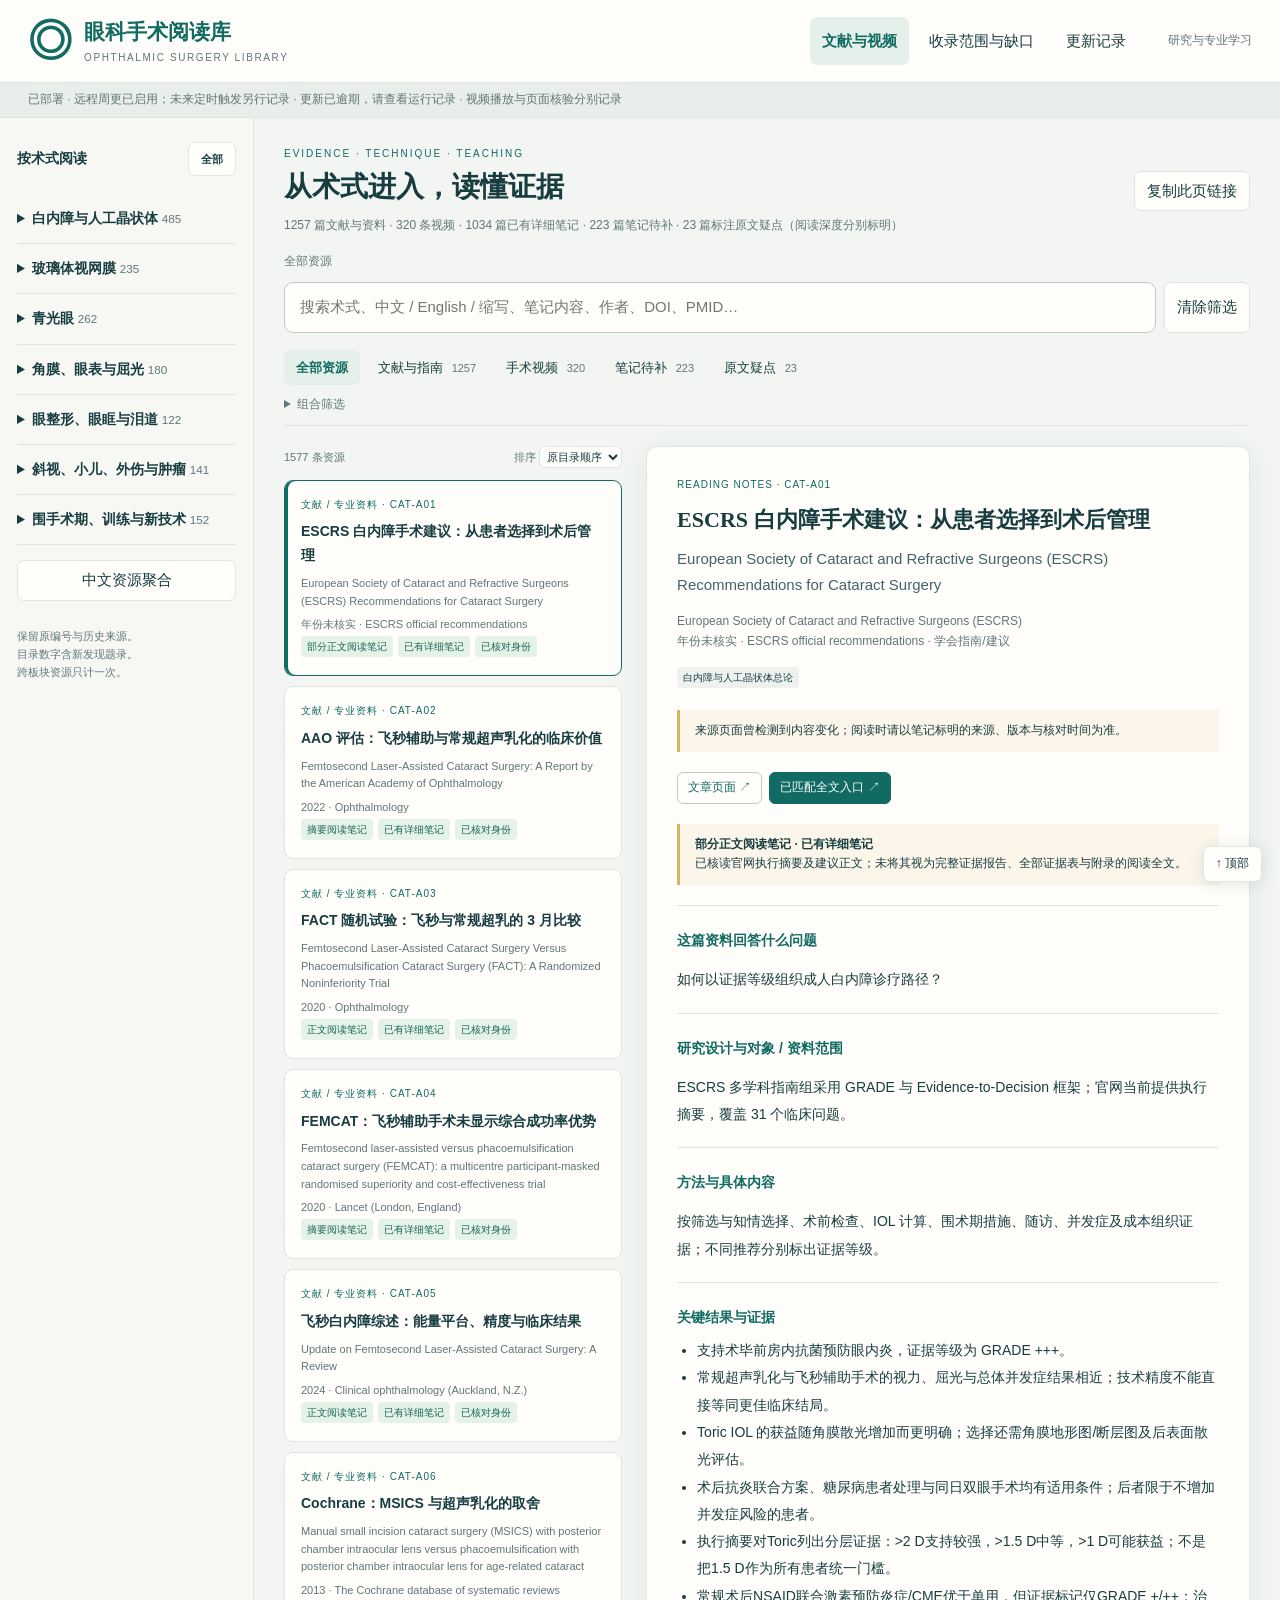
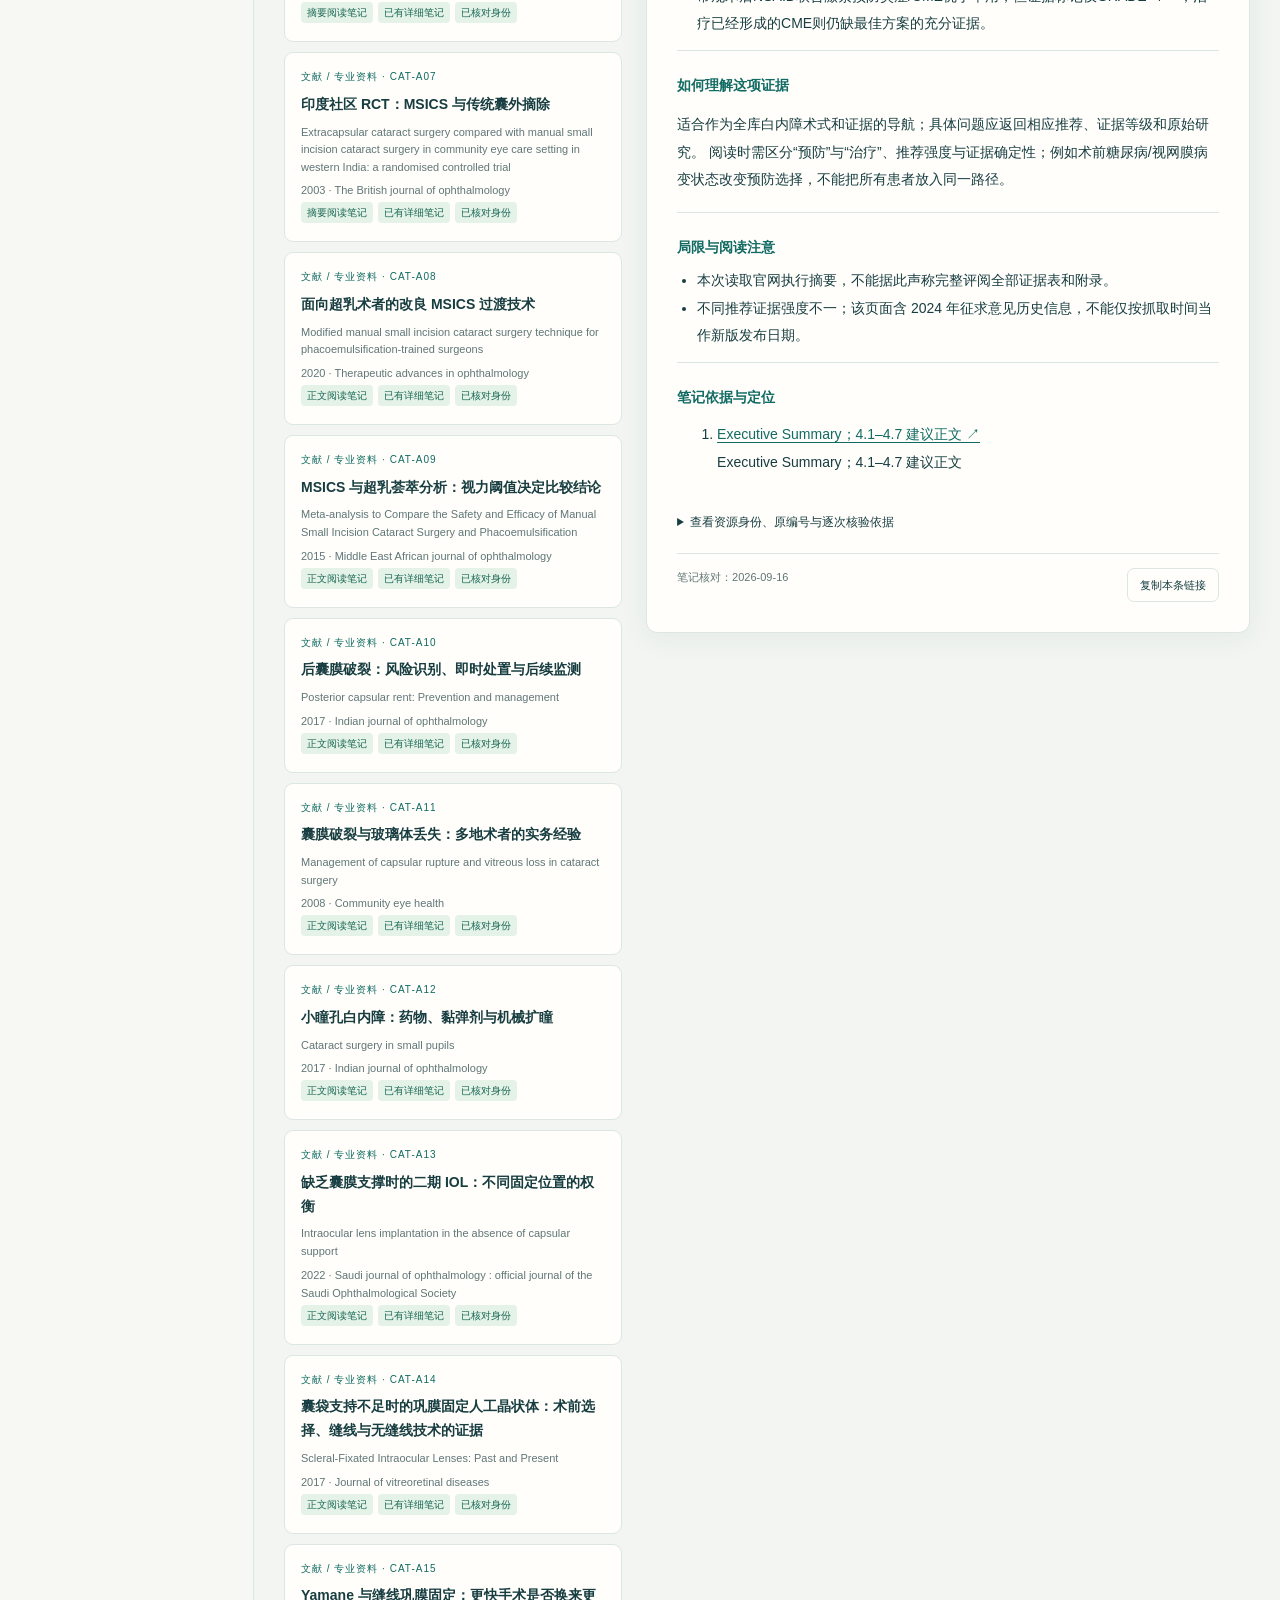
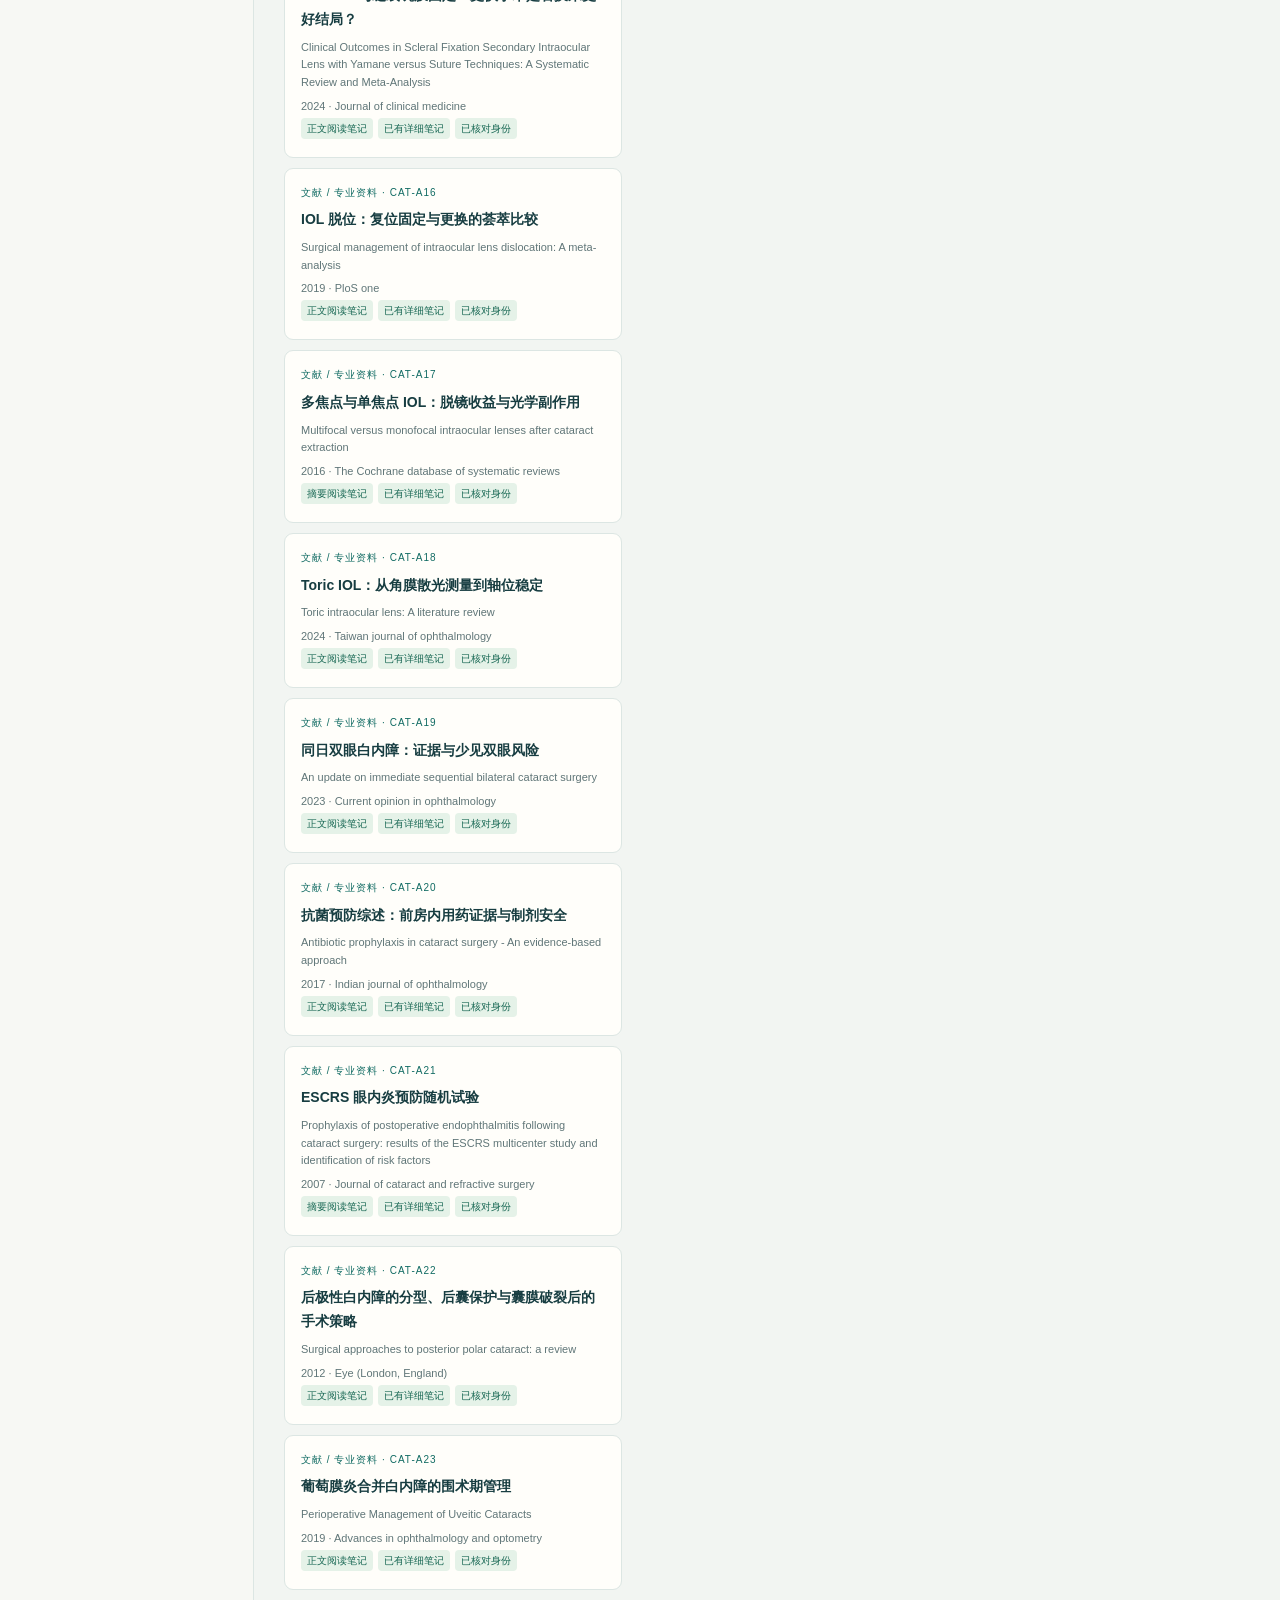
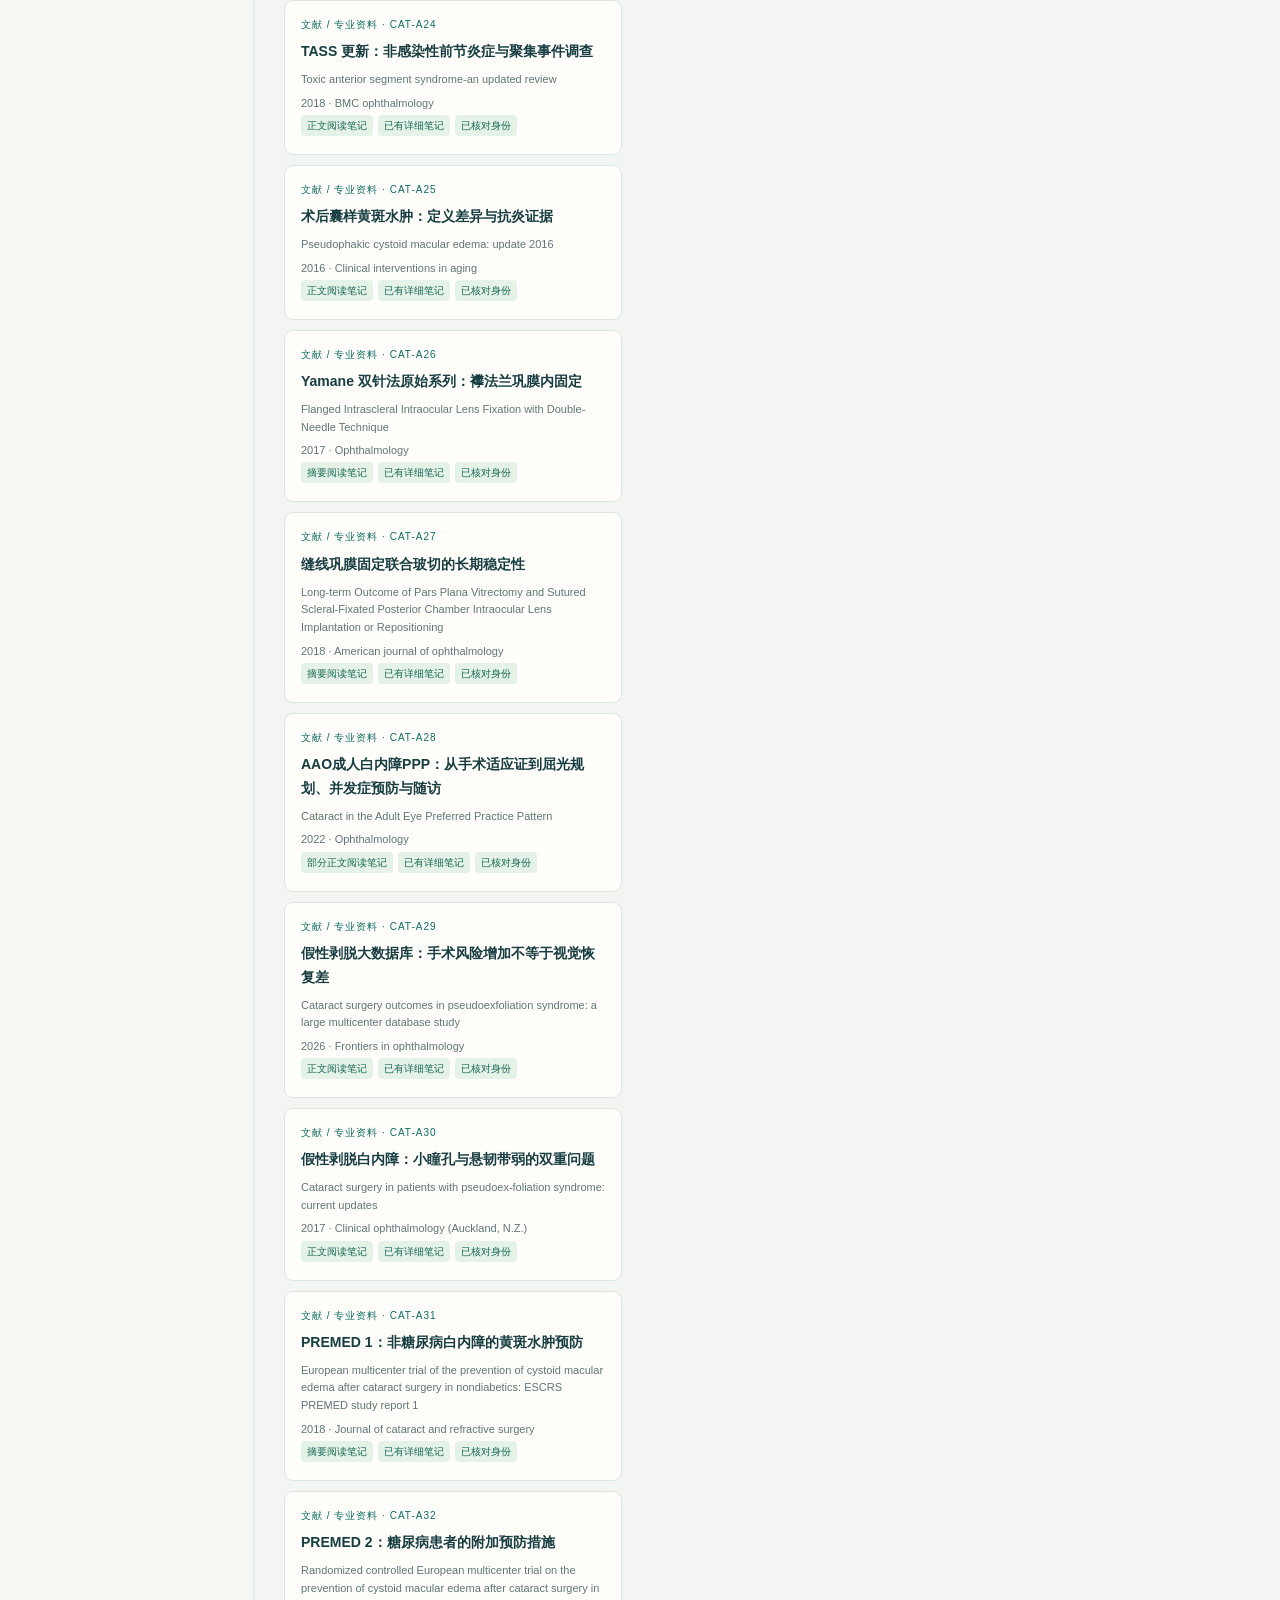
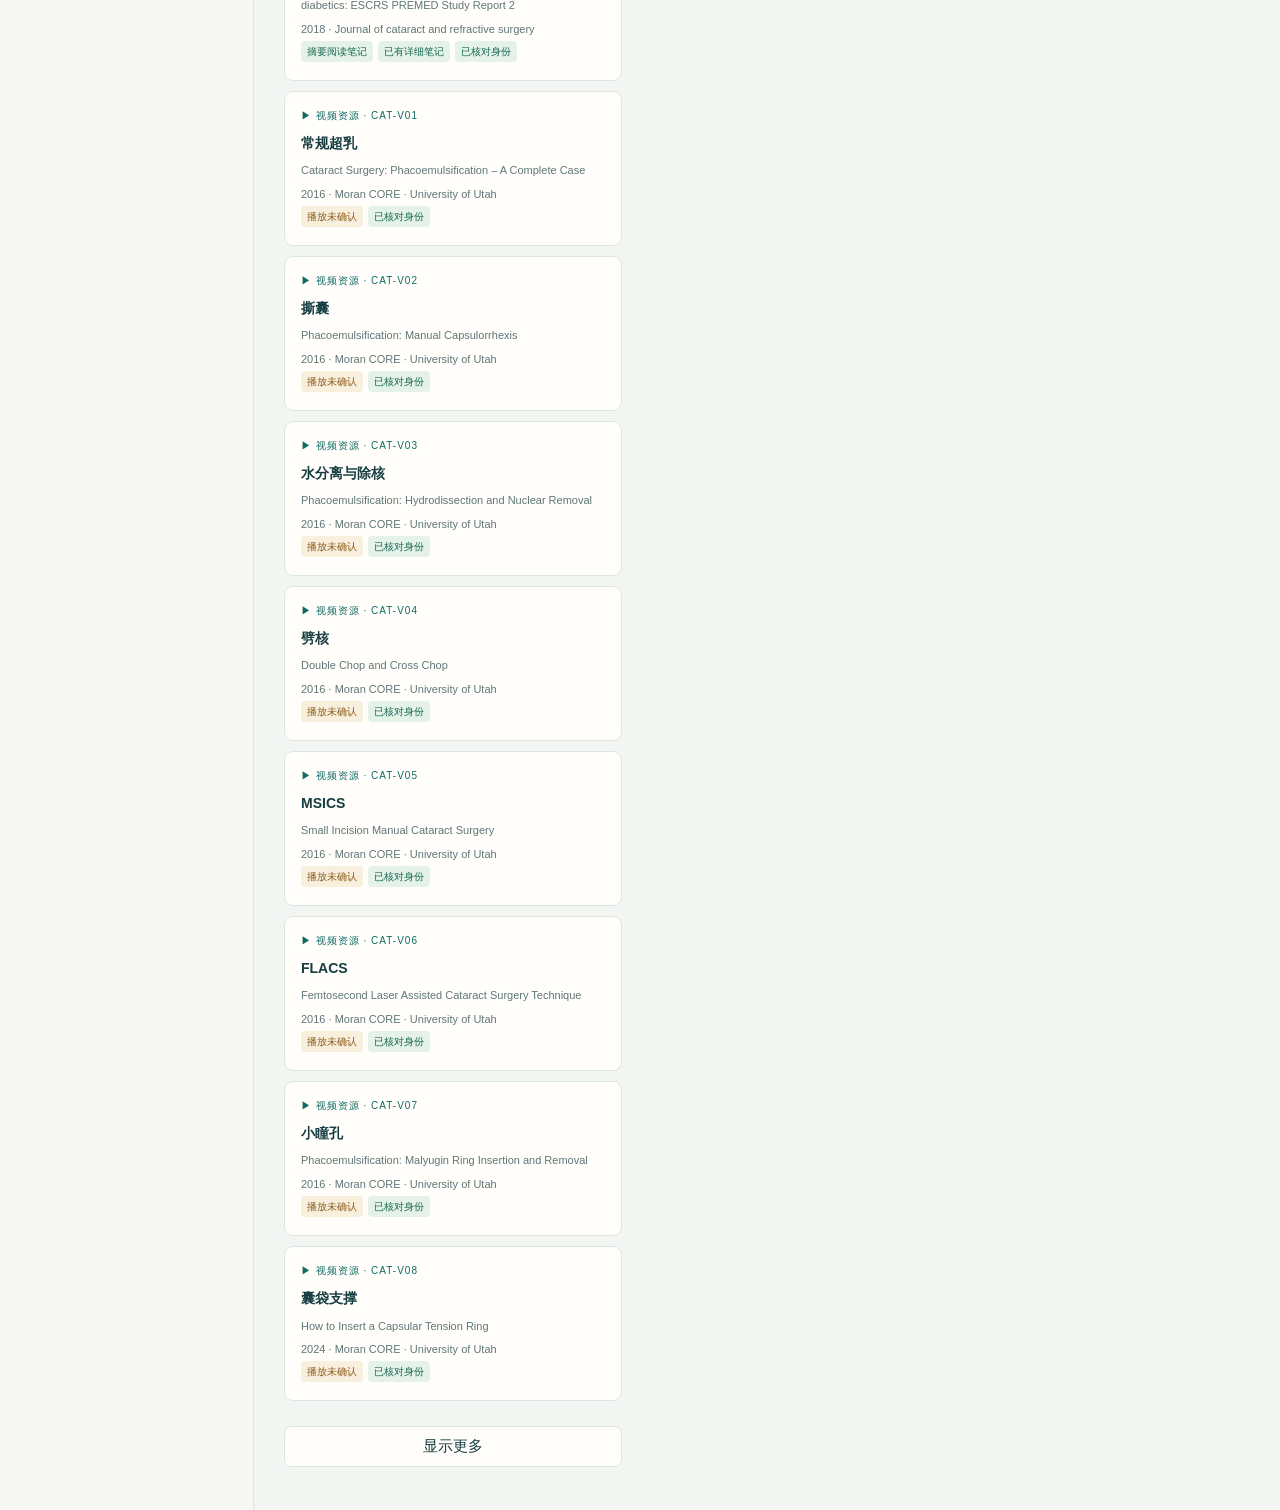
==== index.html @ 3e6f67d5 "Externally verified Ophthalmic release 4399f2e2596c538f133fbc28a41c30b745b84c5005b807e830dc701996292" ====
<!doctype html><html lang="zh-CN"><head><meta charset="utf-8"><meta name="viewport" content="width=device-width,initial-scale=1"><meta name="color-scheme" content="light"><title>眼科手术 · 文献与视频阅读库</title><style>:root{--ink:#173d41;--muted:#607678;--line:#dce6e3;--teal:#116b63;--paper:#fffefa;--bg:#f2f5f2;--amber:#8b5a1b;--serif:"Noto Serif SC","Songti SC",Georgia,serif}*{box-sizing:border-box}body{margin:0;background:var(--bg);color:var(--ink);font:15px/1.65 -apple-system,BlinkMacSystemFont,"PingFang SC","Microsoft YaHei",sans-serif}button,input,select{font:inherit}button,a,input,select,summary{touch-action:manipulation}button{cursor:pointer;border:1px solid var(--line);background:var(--paper);color:var(--ink);border-radius:7px;padding:7px 12px}button:hover{border-color:var(--teal);background:#edf5ef}a{color:var(--teal);text-underline-offset:3px;overflow-wrap:anywhere}button:focus-visible,a:focus-visible,input:focus-visible,select:focus-visible,summary:focus-visible{outline:3px solid #dfaf55;outline-offset:3px}header{height:83px;display:flex;align-items:center;gap:30px;padding:0 28px;background:var(--paper);border-bottom:1px solid var(--line)}.brand{display:flex;gap:12px;align-items:center;text-decoration:none;font-size:21px;font-weight:650;white-space:nowrap}.brandmark{font-size:44px;line-height:1;color:var(--teal)}.brand small{display:block;font-size:10px;letter-spacing:1.6px;color:var(--muted);font-weight:400}header nav{display:flex;gap:8px;margin-left:auto}header nav button{border:0;background:none;padding:12px}.active{color:var(--teal)!important;background:#e4f0e9!important;font-weight:650}.edition{font-size:12px;color:var(--muted)}#statusbar{font-size:12px;padding:7px 28px;color:var(--muted);background:#e9eeea;border-bottom:1px solid var(--line)}.workspace{display:grid;grid-template-columns:254px minmax(0,1fr);min-height:calc(100vh - 118px)}aside{padding:24px 17px;background:#f7f8f4;border-right:1px solid var(--line)}.aside-title{font-size:14px;font-weight:650;display:flex;justify-content:space-between;align-items:center;margin-bottom:18px}.aside-title button{font-size:11px}aside details{border-bottom:1px solid var(--line);padding:12px 0}aside summary{font-size:14px;cursor:pointer;font-weight:600;line-height:1.8}aside summary small{font-weight:400;color:var(--muted)}.subheading{font-size:11px;color:var(--muted);margin:14px 0 5px 15px}aside .procedure{display:block;text-align:left;border:0;background:none;width:100%;font-size:12px;padding:5px 8px 5px 20px;line-height:1.55}aside .procedure span{float:right;color:var(--muted)}.wide{width:100%;margin:15px 0}.aside-foot{font-size:11px;color:var(--muted)}main{padding:28px 30px;min-width:0}.page-heading{display:flex;justify-content:space-between;gap:20px;align-items:center;margin-bottom:16px}.eyebrow{font-size:10px;letter-spacing:2px;color:var(--teal);margin:0}h1{font:600 28px/1.5 var(--serif);margin:4px 0 8px}h2{font:600 22px/1.5 var(--serif)}h3{font-size:15px}#stats{font-size:12px;margin:0;color:var(--muted)}#breadcrumb{font-size:12px;color:var(--muted);margin-bottom:10px}.search{display:flex;gap:8px}.search input{flex:1;min-width:0;border:1px solid #bbcdc6;background:var(--paper);border-radius:9px;padding:12px 15px}.tabs{display:flex;gap:6px;margin:17px 0 10px}.tabs button{font-size:13px;border:0;background:none}.tabs span{font-size:11px;color:var(--muted);padding-left:5px}.filter-box{margin-bottom:20px;border-bottom:1px solid var(--line);padding:0 0 10px;font-size:12px}.filter-box summary{cursor:pointer;color:var(--muted)}#filters{display:grid;grid-template-columns:repeat(4,minmax(0,1fr));gap:8px;padding:12px 0 4px}#filters label{display:flex;flex-direction:column;color:var(--muted);gap:3px}select{border:1px solid var(--line);border-radius:6px;background:var(--paper);color:var(--ink);padding:6px;min-width:0;max-width:100%;font-size:12px}.reading-layout{display:grid;grid-template-columns:minmax(270px,35%) minmax(0,1fr);gap:24px;align-items:start}.results{min-width:0}.result-heading{display:flex;gap:10px;align-items:center;justify-content:space-between;font-size:11px;color:var(--muted);padding:0 0 12px}.result-heading select{padding:3px;font-size:11px}.card{background:var(--paper);border:1px solid var(--line);border-radius:9px;padding:16px;margin-bottom:10px;position:relative}.card.selected{border-color:var(--teal);box-shadow:inset 3px 0 var(--teal)}.card h3{font-size:14px;line-height:1.7;margin:7px 0}.card h3 button{border:0;padding:0;background:none;text-align:left;font-weight:600;width:100%}.card .original{font-size:11px;line-height:1.6;color:var(--muted);margin:5px 0}.card .meta{font-size:11px;color:var(--muted)}.card .summary{font-size:12px;color:#456568;margin:7px 0}.tag{display:inline-block;border-radius:4px;background:#edf2ef;padding:2px 6px;margin:3px 5px 2px 0;font-size:10px;line-height:1.7}.tag.good{color:#176753;background:#e5f2e8}.tag.warn{color:var(--amber);background:#f8efdc}.tag.muted{color:var(--muted)}.kind-label{font-size:10px;letter-spacing:1px;color:var(--teal)}#reading{background:var(--paper);border:1px solid var(--line);border-radius:11px;padding:30px;min-width:0;scroll-margin-top:15px;box-shadow:0 5px 30px #1f4b3510}#reading h2{margin:10px 0;overflow-wrap:anywhere}#reading .original-title{font-size:15px;line-height:1.7;color:#426468;font-weight:400;margin:5px 0 15px}.byline{font-size:12px;color:var(--muted);overflow-wrap:anywhere}.read-scope{border-left:3px solid #d8b465;background:#fbf6e9;padding:11px 15px;font-size:12px;margin:20px 0}.note-section{border-top:1px solid var(--line);padding:8px 0 5px}.note-section h3{font-size:14px;color:var(--teal);margin:15px 0 8px}.note-section p,.note-section li{font-size:14px;line-height:1.95;overflow-wrap:anywhere}.note-section p{white-space:pre-line}.note-section ul{padding-left:20px;margin:8px 0}.sources{font-size:12px;overflow-wrap:anywhere}.source-buttons{display:flex;flex-wrap:wrap;gap:7px;margin:17px 0}.source-buttons a{display:inline-block;text-decoration:none;border:1px solid #b7d1c4;border-radius:6px;padding:5px 10px;font-size:12px}.source-buttons a.primary{color:white;background:var(--teal);border-color:var(--teal)}.reading-tools{display:flex;justify-content:space-between;gap:10px;margin-top:20px;padding-top:14px;border-top:1px solid var(--line)}.reading-tools button{font-size:11px}.reading-tools span{font-size:11px;color:var(--muted)}.evidence{margin-top:20px;font-size:12px}.evidence summary{cursor:pointer}.evidence li{margin:8px 0;overflow-wrap:anywhere}.empty{padding:30px;font-size:14px;color:var(--muted);text-align:center}.audit-card{background:var(--paper);border:1px solid var(--line);border-radius:10px;padding:22px;margin:20px 0}.audit-card p{max-width:85ch}.table-wrap{overflow-x:auto}table{border-collapse:collapse;width:100%;font-size:12px}th,td{padding:10px;text-align:left;border-bottom:1px solid var(--line);white-space:nowrap}th{color:var(--teal);background:#edf2eb;position:sticky;top:0}.audit-list{font-size:13px;line-height:1.85}.video-stage{display:flex;align-items:center;gap:20px;background:#e5eeea;color:var(--teal);border-radius:8px;padding:25px;margin:20px 0}.video-stage .play{font-size:30px}.video-stage p{margin:0;font-size:12px}#top{position:fixed;bottom:18px;right:18px;box-shadow:0 2px 15px #143f3620;font-size:12px}#toast{position:fixed;left:50%;bottom:28px;transform:translateX(-50%);background:var(--ink);color:white;padding:10px 20px;border-radius:7px;font-size:13px;z-index:50}.mobile{display:none}.sr-only,.skip:not(:focus){position:absolute;clip:rect(0,0,0,0);width:1px;height:1px;overflow:hidden}.skip:focus{position:fixed;top:5px;left:5px;z-index:100;background:white;padding:10px}[hidden]{display:none!important}@media(min-width:1600px){main{padding:36px 45px}#reading{padding:38px}.reading-layout{gap:32px}}@media(max-width:1120px){.workspace{grid-template-columns:215px minmax(0,1fr)}header{gap:10px;padding:0 20px}.edition{display:none}main{padding:25px 20px}.reading-layout{grid-template-columns:minmax(225px,38%) minmax(0,1fr);gap:15px}#reading{padding:22px}.page-heading h1{font-size:24px}.page-heading>button{font-size:11px}#filters{grid-template-columns:repeat(3,minmax(0,1fr))}}@media(max-width:850px){header{height:auto;min-height:75px;flex-wrap:wrap;padding:10px 15px;gap:10px}.brand{font-size:18px}.brandmark{font-size:32px}header nav{order:3;width:100%;justify-content:center;gap:10px}header nav button{font-size:12px;padding:6px 8px}.mobile{display:block;padding:5px 9px}.workspace{display:block}aside{display:none;position:fixed;top:0;bottom:0;left:0;width:280px;z-index:30;overflow:auto;box-shadow:10px 0 40px #173d4130}aside.open{display:block}main{padding:20px 16px}.page-heading{gap:8px}.page-heading h1{font-size:23px}.page-heading>button{max-width:80px;font-size:10px}#statusbar{padding:7px 15px}.reading-layout{grid-template-columns:1fr}.results{max-height:460px;overflow:auto;padding-right:3px}.card{padding:13px}#reading{padding:22px;margin-top:7px}#reading h2{font-size:22px}.search button{font-size:11px;padding:6px}#filters{grid-template-columns:repeat(2,minmax(0,1fr))}.tabs{flex-wrap:wrap}.tabs button{padding:7px;font-size:12px}.result-heading{position:sticky;top:0;z-index:2;background:var(--bg);padding:6px 0}#top{bottom:10px;right:10px}table{font-size:11px}}

.source-concerns{margin:1.2rem 0;padding:1rem 1.2rem;border-left:4px solid #aa6328;background:#fff8eb;border-radius:0 8px 8px 0}.source-concerns>strong{color:#824512}.source-concerns p{font-size:.92rem}.source-concerns .note-section{margin:.7rem 0 0}.tabs{flex-wrap:wrap}
</style></head><body>
<a class="skip" href="#reading">跳到阅读正文</a>
<header><button id="menu" class="mobile" aria-label="打开术式目录" aria-expanded="false">☰</button><a href="#" class="brand"><span class="brandmark">◎</span><span>眼科手术阅读库<small>OPHTHALMIC SURGERY LIBRARY</small></span></a><nav aria-label="主导航"><button data-view="library" class="active">文献与视频</button><button data-view="coverage">收录范围与缺口</button><button data-view="updates">更新记录</button></nav><span class="edition">研究与专业学习</span></header>
<div id="statusbar" role="status"></div><div class="workspace"><aside id="catalog" aria-label="术式目录"><div class="aside-title">按术式阅读<button id="all">全部</button><button id="close-menu" class="mobile">关闭</button></div><div id="tree"></div><button id="chinese" class="wide">中文资源聚合</button><p class="aside-foot">保留原编号与历史来源。<br>目录数字含新发现题录。<br>跨板块资源只计一次。</p></aside><main id="main"><section id="library"><div class="page-heading"><div><p class="eyebrow">EVIDENCE · TECHNIQUE · TEACHING</p><h1>从术式进入，读懂证据</h1><p id="stats"></p></div><button id="copy-context" title="复制当前目录和筛选条件">复制此页链接</button></div><div id="breadcrumb"></div><div class="search"><label for="query" class="sr-only">搜索文献与视频</label><input id="query" type="search" placeholder="搜索术式、中文 / English / 缩写、笔记内容、作者、DOI、PMID…"><button id="clear">清除筛选</button></div><div class="tabs" role="group" aria-label="资源类型"><button data-kind="" class="active">全部资源</button><button data-kind="literature">文献与指南 <span id="article-count"></span></button><button data-kind="video">手术视频 <span id="video-count"></span></button><button data-kind="unread">笔记待补 <span id="unread-count"></span></button><button data-kind="concerns">原文疑点 <span id="concerns-count"></span></button></div><details class="filter-box"><summary>组合筛选 <span id="filter-summary"></span></summary><div id="filters"></div></details><div class="reading-layout"><section class="results" aria-label="资源列表"><div class="result-heading"><span id="result-count" aria-live="polite"></span><label>排序 <select id="sort"><option value="seed">原目录顺序</option><option value="newest">发表年份 ↓</option><option value="oldest">发表年份 ↑</option></select></label></div><div id="cards"></div><button id="more" class="wide">显示更多</button></section><article id="reading" tabindex="-1" aria-label="详细阅读笔记"></article></div></section><section id="coverage" hidden></section><section id="updates" hidden></section></main></div><button id="top" aria-label="返回顶部">↑ 顶部</button><div id="toast" role="status" hidden></div><script id="library-data" type="application/json">{"records":[{"id":"eye-a-8f6562ca2534","kind":"literature","title":"European Society of Cataract and Refractive Surgeons (ESCRS) Recommendations for Cataract Surgery","aliases":[{"edition":"expanded","id":"CAT-A01","title":"European Society of Cataract and Refractive Surgeons (ESCRS) Recommendations for Cataract Surgery"},{"edition":"original","id":"CAT-P02","title":"ESCRS Recommendations for Cataract Surgery"}],"seed_description":"全流程白内障手术。覆盖筛选、术前评估、IOL计算、围手术期与并发症。","source":"ESCRS official recommendations","resource_type":"学会指南/建议","year":null,"language":"en","section":"CAT","procedures":["cat-general"],"cross_sections":["CAT"],"doi":null,"pmid":null,"pmcid":null,"authors":["European Society of Cataract and Refractive Surgeons (ESCRS)"],"first_added_at":"2026-09-16T14:58:52.325723+00:00","last_changed_at":"2026-09-16T18:01:30.638680+00:00","identity":{"status":"verified","doi":null,"pmid":null,"pmcid":null,"authors":"European Society of Cataract and Refractive Surgeons (ESCRS)","journal":"ESCRS official recommendations","year":null,"checked_at":"2026-09-16T15:26:08.931637+00:00","conflicts":[],"source_url":"https://www.escrs.org/escrs-recommendations-for-cataract-surgery"},"note":{"zh_title":"ESCRS 白内障手术建议：从患者选择到术后管理","scope":"partial","question":"如何以证据等级组织成人白内障诊疗路径？","design":"ESCRS 多学科指南组采用 GRADE 与 Evidence-to-Decision 框架；官网当前提供执行摘要，覆盖 31 个临床问题。","methods":"按筛选与知情选择、术前检查、IOL 计算、围术期措施、随访、并发症及成本组织证据；不同推荐分别标出证据等级。","results":["支持术毕前房内抗菌预防眼内炎，证据等级为 GRADE +++。","常规超声乳化与飞秒辅助手术的视力、屈光与总体并发症结果相近；技术精度不能直接等同更佳临床结局。","Toric IOL 的获益随角膜散光增加而更明确；选择还需角膜地形图/断层图及后表面散光评估。","术后抗炎联合方案、糖尿病患者处理与同日双眼手术均有适用条件；后者限于不增加并发症风险的患者。","执行摘要对Toric列出分层证据：>2 D支持较强，>1.5 D中等，>1 D可能获益；不是把1.5 D作为所有患者统一门槛。","常规术后NSAID联合激素预防炎症/CME优于单用，但证据标记仅GRADE +/++；治疗已经形成的CME则仍缺最佳方案的充分证据。"],"interpretation":"适合作为全库白内障术式和证据的导航；具体问题应返回相应推荐、证据等级和原始研究。 阅读时需区分“预防”与“治疗”、推荐强度与证据确定性；例如术前糖尿病/视网膜病变状态改变预防选择，不能把所有患者放入同一路径。","limitations":["本次读取官网执行摘要，不能据此声称完整评阅全部证据表和附录。","不同推荐证据强度不一；该页面含 2024 年征求意见历史信息，不能仅按抓取时间当作新版发布日期。"],"completion":"substantive","sources":[{"url":"https://www.escrs.org/escrs-recommendations-for-cataract-surgery","locator":"Executive Summary；4.1–4.7 建议正文"}],"reviewed_at":"2026-09-16T17:53:31.920291+00:00","applicability":"适合作为全库白内障术式和证据的导航；具体问题应返回相应推荐、证据等级和原始研究。 阅读时需区分“预防”与“治疗”、推荐强度与证据确定性；例如术前糖尿病/视网膜病变状态改变预防选择，不能把所有患者放入同一路径。","scope_description":"已核读官网执行摘要及建议正文；未将其视为完整证据报告、全部证据表与附录的阅读全文。"},"page_checks":[{"requested_url":"https://www.escrs.org/escrs-recommendations-for-cataract-surgery","final_url":"https://www.escrs.org/escrs-recommendations-for-cataract-surgery","checked_at":"2026-09-16T16:03:34.509947+00:00","status":200,"sha256":"ef81290eadc1100c174e27ed580121c781c2d23435402f04cf3f271caa8f3aae","page_state":"目标题名在页面中确认","page_title":"ESCRS - ESCRS Recommendations for Cataract Surgery","title_present":true,"title_match_source":"h1","content_format":"HTML"},{"requested_url":"https://www.escrs.org/escrs-recommendations-for-cataract-surgery","final_url":"https://www.escrs.org/escrs-recommendations-for-cataract-surgery","checked_at":"2026-09-16T16:15:50.613864+00:00","status":200,"sha256":"ef81290eadc1100c174e27ed580121c781c2d23435402f04cf3f271caa8f3aae","page_state":"目标题名在页面中确认","page_title":"ESCRS - ESCRS Recommendations for Cataract Surgery","title_present":true,"title_match_source":"h1","content_format":"HTML","etag":null,"last_modified":null},{"requested_url":"https://www.escrs.org/escrs-recommendations-for-cataract-surgery","final_url":"https://www.escrs.org/escrs-recommendations-for-cataract-surgery","checked_at":"2026-09-21T06:25:27.905435+00:00","status":200,"sha256":"ef81290eadc1100c174e27ed580121c781c2d23435402f04cf3f271caa8f3aae","page_state":"目标题名在页面中确认","page_title":"ESCRS - ESCRS Recommendations for Cataract Surgery","title_present":true,"title_match_source":"h1","content_format":"HTML","etag":null,"last_modified":null},{"requested_url":"https://www.escrs.org/escrs-recommendations-for-cataract-surgery","final_url":"https://www.escrs.org/escrs-recommendations-for-cataract-surgery","checked_at":"2026-09-28T06:56:07.254502+00:00","status":200,"sha256":"aca141b2344fe243ec93c9e12a44cae820d322bf2663605cde29258ad0167f8a","page_state":"目标题名在页面中确认","page_title":"ESCRS - ESCRS Recommendations for Cataract Surgery","title_present":true,"title_match_source":"h1","content_format":"HTML","etag":null,"last_modified":null},{"requested_url":"https://www.escrs.org/escrs-recommendations-for-cataract-surgery","final_url":"https://www.escrs.org/escrs-recommendations-for-cataract-surgery","checked_at":"2026-10-02T14:28:33.053762+00:00","status":200,"sha256":"488b279c00aff350961c2be004adee91e698b78e0d1f8c0dc57172cb05fd0cb0","page_state":"目标题名在页面中确认","page_title":"ESCRS - ESCRS Recommendations for Cataract Surgery","title_present":true,"title_match_source":"h1","content_format":"HTML","etag":null,"last_modified":null},{"requested_url":"https://www.escrs.org/escrs-recommendations-for-cataract-surgery","final_url":"https://www.escrs.org/escrs-recommendations-for-cataract-surgery","checked_at":"2026-10-05T07:05:30.847525+00:00","status":200,"sha256":"488b279c00aff350961c2be004adee91e698b78e0d1f8c0dc57172cb05fd0cb0","page_state":"目标题名在页面中确认","page_title":"ESCRS - ESCRS Recommendations for Cataract Surgery","title_present":true,"title_match_source":"h1","content_format":"HTML","etag":null,"last_modified":null},{"requested_url":"https://www.escrs.org/escrs-recommendations-for-cataract-surgery","final_url":"https://www.escrs.org/escrs-recommendations-for-cataract-surgery","checked_at":"2026-10-12T07:25:15.120091+00:00","status":200,"sha256":"ff132e37b80ff54e9c98b5dd247d9fe6608feac1e2373afee5e3220f3752620c","page_state":"目标题名在页面中确认","page_title":"ESCRS - ESCRS Recommendations for Cataract Surgery","title_present":true,"title_match_source":"h1","content_format":"HTML","etag":null,"last_modified":null}],"fulltext":{"status":"retrieved","url":"https://www.escrs.org/escrs-recommendations-for-cataract-surgery","read_scope":"fulltext","retrieved":true},"publication_status":"verified-index","video":{"playback":"unknown","embedding":"unknown","embed_test":"not_attempted","duration":null,"audio_language":null,"subtitle_language":null,"recorded_at":null,"published_at":null,"summary":"全流程白内障手术。覆盖筛选、术前评估、IOL计算、围手术期与并发症。","summary_basis":"种子文档概括；待原站核对","relations":[]},"corrections":null,"scientific_status_checked_at":null,"source_changed_since_note":true,"urls":[{"url":"https://www.escrs.org/escrs-recommendations-for-cataract-surgery","label":"文章页面"},{"url":"https://www.escrs.org/escrs-recommendations-for-cataract-surgery","label":"全文入口"}]},{"id":"eye-a-f6273c4f9014","kind":"literature","title":"Femtosecond Laser-Assisted Cataract Surgery: A Report by the American Academy of Ophthalmology","aliases":[{"edition":"expanded","id":"CAT-A02","title":"Femtosecond Laser-Assisted Cataract Surgery: A Report by the American Academy of Ophthalmology"}],"seed_description":"FLACS。了解飞秒辅助与常规超乳的比较证据。","source":"Ophthalmology","resource_type":"技术评估","year":2022,"language":"en","section":"CAT","procedures":["phaco","flacs"],"cross_sections":["CAT"],"doi":"10.1016/j.ophtha.2022.04.003","pmid":"35570159","pmcid":"PMC10123052","authors":["Lin CC, Rose-Nussbaumer JR, Al-Mohtaseb ZN, Pantanelli SM, Steigleman WA, Hatch KM, Santhiago MR, Kim SJ, Schallhorn JM."],"first_added_at":"2026-09-16T14:58:52.327970+00:00","last_changed_at":"2026-09-16T18:01:30.638680+00:00","identity":{"status":"verified","doi":"10.1016/j.ophtha.2022.04.003","pmid":"35570159","pmcid":"PMC10123052","authors":"Lin CC, Rose-Nussbaumer JR, Al-Mohtaseb ZN, Pantanelli SM, Steigleman WA, Hatch KM, Santhiago MR, Kim SJ, Schallhorn JM.","journal":"Ophthalmology","year":"2022","checked_at":"2026-09-16T15:26:08.931637+00:00","conflicts":[],"source_url":"https://pubmed.ncbi.nlm.nih.gov/35570159/"},"note":{"zh_title":"AAO 评估：飞秒辅助与常规超声乳化的临床价值","scope":"abstract","question":"飞秒辅助白内障手术是否改善屈光、安全性或成本效果？","design":"AAO Ophthalmic Technology Assessment；2020 年 8 月检索 PubMed，727 篇摘要中 33 篇进入全文，最终 12 篇研究，均评为 I 级证据。","methods":"比较 UDVA、CDVA、目标屈光误差、内皮损失、术中术后并发症及经济评价。 12篇全部被评为I级，是报告对纳入证据的评级，并非又新开展了12项随机试验；不同结局和时点分别评价。","results":["两种术式平均裸眼/矫正远视力及落在目标 ±0.5 D、±1 D 内的比例无显著差别。","多数研究在 1–6 月内未见角膜内皮丢失差异，整体并发症率相近。","英国和法国大型随机试验中，飞秒方案成本效果较差。"],"interpretation":"这是技术评估，不支持把飞秒的精确切割自动解释为患者结局优势；应同时阅读 FACT、FEMCAT 的原始设计。 主要判断基于最终视觉与屈光结果，而不是囊膜圆度、位置或超声能量等替代指标。经济评价还依赖设备成本、病例量与当地支付结构，不能把英国/法国结果机械转成其他医疗系统的价格结论。","limitations":["检索截止于 2020 年，不能涵盖后来设备及低能量平台更新。","摘要未给各研究效应量及罕见并发症区间，不能据无显著差异断言完全等效。","“并发症相近”受低事件数影响，不能排除特殊高风险亚组存在获益或风险；本报告亦不能为具体设备作全面排序。"],"completion":"substantive","sources":[{"url":"https://pubmed.ncbi.nlm.nih.gov/35570159/","locator":"Abstract: Methods / Results / Conclusions"}],"reviewed_at":"2026-09-16T17:53:31.921175+00:00","applicability":"这是技术评估，不支持把飞秒的精确切割自动解释为患者结局优势；应同时阅读 FACT、FEMCAT 的原始设计。 主要判断基于最终视觉与屈光结果，而不是囊膜圆度、位置或超声能量等替代指标。经济评价还依赖设备成本、病例量与当地支付结构，不能把英国/法国结果机械转成其他医疗系统的价格结论。","scope_description":"复核PubMed完整摘要并扩充可核实的研究细节与解读；全文仍未取得或未完成逐段核读。"},"page_checks":[{"requested_url":"https://pubmed.ncbi.nlm.nih.gov/35570159/","final_url":"https://pubmed.ncbi.nlm.nih.gov/35570159/","checked_at":"2026-09-16T16:03:34.510189+00:00","status":203,"sha256":"8365eddf8474d244213ed979555a46aba13402d12ff488f1fb2f57cdb34e0d8b","page_state":"受限或请求失败","page_title":"","title_present":false,"title_match_source":"","content_format":""},{"requested_url":"https://pubmed.ncbi.nlm.nih.gov/35570159/","final_url":"https://pubmed.ncbi.nlm.nih.gov/35570159/","checked_at":"2026-09-16T16:15:50.614140+00:00","status":203,"sha256":"5a94162125d6348d0dde17dfd74b8a7b4038fa0d215fddd9faa4689d829a6c91","page_state":"受限或请求失败","page_title":"","title_present":false,"title_match_source":"","content_format":"","etag":null,"last_modified":null},{"requested_url":"https://pubmed.ncbi.nlm.nih.gov/35570159/","final_url":"https://pubmed.ncbi.nlm.nih.gov/35570159/","checked_at":"2026-09-21T06:25:27.905709+00:00","status":203,"sha256":"3936be96e8136fbee7ab5ade06a795eade95a9bb577bbc688eb607ae96b8b9fd","page_state":"受限或请求失败","page_title":"","title_present":false,"title_match_source":"","content_format":"","etag":null,"last_modified":null},{"requested_url":"https://pubmed.ncbi.nlm.nih.gov/35570159/","final_url":"https://pubmed.ncbi.nlm.nih.gov/35570159/","checked_at":"2026-09-28T06:56:07.254756+00:00","status":200,"sha256":"3aa8b49ca74b9b13e23afa4ab5bd157b9f58b8e92078efb692f8b61fc44b3c34","page_state":"访问验证或限制页面","page_title":"Checking your browser - reCAPTCHA","title_present":false,"title_match_source":"","content_format":"HTML","etag":null,"last_modified":null},{"requested_url":"https://pubmed.ncbi.nlm.nih.gov/35570159/","final_url":"https://pubmed.ncbi.nlm.nih.gov/35570159/","checked_at":"2026-10-02T14:28:33.054016+00:00","status":203,"sha256":"6c00035e0ede645e4fca8f45142c2d6aa52e1d813b420bbc39f47ef51cb1bf1e","page_state":"受限或请求失败","page_title":"","title_present":false,"title_match_source":"","content_format":"","etag":null,"last_modified":null},{"requested_url":"https://pubmed.ncbi.nlm.nih.gov/35570159/","final_url":"https://pubmed.ncbi.nlm.nih.gov/35570159/","checked_at":"2026-10-05T07:05:30.847796+00:00","status":203,"sha256":"bfdfcc8590fcb56e2fc9ed58ce948dfa1dac2f4ab13bf2baa625fa6c004a138d","page_state":"受限或请求失败","page_title":"","title_present":false,"title_match_source":"","content_format":"","etag":null,"last_modified":null},{"requested_url":"https://pubmed.ncbi.nlm.nih.gov/35570159/","final_url":"https://pubmed.ncbi.nlm.nih.gov/35570159/","checked_at":"2026-10-12T07:25:15.120359+00:00","status":203,"sha256":"3fb9759e5991ab8f3f0c804db66d4d6c329b86e35fcc188c39becaa000730cae","page_state":"受限或请求失败","page_title":"","title_present":false,"title_match_source":"","content_format":"","etag":null,"last_modified":null}],"fulltext":{"status":"matched","url":"https://pmc.ncbi.nlm.nih.gov/articles/PMC10123052/","read_scope":"abstract","retrieved":false,"basis":"经核对题录中的PMCID关联；入口匹配不等于本轮已取得正文"},"publication_status":"verified-index","video":{"playback":"unknown","embedding":"unknown","embed_test":"not_attempted","duration":null,"audio_language":null,"subtitle_language":null,"recorded_at":null,"published_at":null,"summary":"FLACS。了解飞秒辅助与常规超乳的比较证据。","summary_basis":"种子文档概括；待原站核对","relations":[]},"corrections":[],"scientific_status_checked_at":"2026-10-12T07:25:00.855552+00:00","source_changed_since_note":null,"urls":[{"url":"https://pubmed.ncbi.nlm.nih.gov/35570159/","label":"PubMed 35570159"},{"url":"https://pmc.ncbi.nlm.nih.gov/articles/PMC10123052/","label":"全文入口"},{"url":"https://doi.org/10.1016/j.ophtha.2022.04.003","label":"DOI 10.1016/j.ophtha.2022.04.003"}]},{"id":"eye-a-fdfdfea50ea6","kind":"literature","title":"Femtosecond Laser-Assisted Cataract Surgery Versus Phacoemulsification Cataract Surgery (FACT): A Randomized Noninferiority Trial","aliases":[{"edition":"expanded","id":"CAT-A03","title":"Femtosecond Laser-Assisted Cataract Surgery Versus Phacoemulsification Cataract Surgery (FACT): A Randomized Noninferiority Trial"},{"edition":"original","id":"CAT-P03","title":"Femtosecond Laser-Assisted Cataract Surgery Versus Phacoemulsification Cataract Surgery (FACT): A Randomized Noninferiority Trial"}],"seed_description":"FLACS。阅读FACT试验设计、主要终点及安全性评估。","source":"Ophthalmology","resource_type":"随机试验","year":2020,"language":"en","section":"CAT","procedures":["phaco","flacs"],"cross_sections":["CAT"],"doi":"10.1016/j.ophtha.2020.02.028","pmid":"32386810","pmcid":"PMC7397499","authors":["Day AC, Burr JM, Bennett K, Bunce C, Doré CJ, Rubin GS, Nanavaty MA, Balaggan KS, Wilkins MR, FACT group."],"first_added_at":"2026-09-16T14:58:52.328194+00:00","last_changed_at":"2026-09-16T18:01:30.638680+00:00","identity":{"status":"verified","doi":"10.1016/j.ophtha.2020.02.028","pmid":"32386810","pmcid":"PMC7397499","authors":"Day AC, Burr JM, Bennett K, Bunce C, Doré CJ, Rubin GS, Nanavaty MA, Balaggan KS, Wilkins MR, FACT group.","journal":"Ophthalmology","year":"2020","checked_at":"2026-09-16T15:26:08.931637+00:00","conflicts":[],"source_url":"https://pubmed.ncbi.nlm.nih.gov/32386810/"},"note":{"zh_title":"FACT 随机试验：飞秒与常规超乳的 3 月比较","scope":"fulltext","question":"飞秒辅助白内障术后 3 月裸眼远视力是否不劣于常规超乳？","design":"英国 NHS 三中心、785 人随机非劣效试验；392 人飞秒、393 人常规超乳；术后评估者设盲。","methods":"按中心、术者及单/双眼资格随机分层；主要终点为研究眼 3 月 UDVA，非劣效界值 0.1 logMAR。纳入年龄相关白内障、目标屈光接近正视的成年人。 主要结局采用多重插补处理缺失，并以符合方案和完整病例作敏感性分析；模型纳入中心及双眼资格，术者作为随机效应，调整基线视力和角膜散光。","results":["UDVA 组间差 −0.01 logMAR，95%CI −0.05 至 0.03，支持预设非劣效判断。","两组各 71% 落在目标 ±0.5 D；±1 D 内分别 93% 与 92%。","常规组出现 2 例后囊裂，飞秒组未见；总体次要终点没有显著组间差别。"],"interpretation":"表明在该 NHS 场景、3 月时点两者视觉恢复相近；后囊裂数量太少，不能据 0 对 2 认定飞秒降低风险。 非劣效成立依赖事先设定的0.1 logMAR界值，不能改写为激光优效或数学上完全等效。研究主要来自高量日间白内障环境，复杂眼和不同术者学习阶段需另评估。","limitations":["患者及术者无法设盲，随访完成率不完全相同。","3 月结果不能替代长期 IOL 稳定性或成本评价；与本库 FACT 1 年和 HTA 报告为同一试验，不应重复计权。","实际785人略低于计划808人；研究明确未按后囊裂等低频并发症进行效能设计。"],"completion":"substantive","sources":[{"url":"https://pmc.ncbi.nlm.nih.gov/articles/PMC7397499/","locator":"Design and Patients；Outcomes；Results；Study Limitations"},{"url":"https://pubmed.ncbi.nlm.nih.gov/32386810/","locator":"Bibliographic identity / abstract"}],"reviewed_at":"2026-09-16T17:53:31.921667+00:00","applicability":"表明在该 NHS 场景、3 月时点两者视觉恢复相近；后囊裂数量太少，不能据 0 对 2 认定飞秒降低风险。 非劣效成立依赖事先设定的0.1 logMAR界值，不能改写为激光优效或数学上完全等效。研究主要来自高量日间白内障环境，复杂眼和不同术者学习阶段需另评估。","scope_description":"保留此前已核读正文的有效笔记，本轮结合原证据缓存和来源复核补强方法学解释；未以摘要覆盖已有正文信息。"},"page_checks":[{"requested_url":"https://pubmed.ncbi.nlm.nih.gov/32386810/","final_url":"https://pubmed.ncbi.nlm.nih.gov/32386810/","checked_at":"2026-09-16T16:03:34.760298+00:00","status":203,"sha256":"e63941c31a9e591d76b1c1edac74682fda4fc200fcfa0b8cef3370488cf8acbc","page_state":"受限或请求失败","page_title":"","title_present":false,"title_match_source":"","content_format":""},{"requested_url":"https://pubmed.ncbi.nlm.nih.gov/32386810/","final_url":"https://pubmed.ncbi.nlm.nih.gov/32386810/","checked_at":"2026-09-16T16:15:50.819652+00:00","status":203,"sha256":"77156d2b54690bfd82d396a1b215f3fed5200307335a552ba369c6849e347210","page_state":"受限或请求失败","page_title":"","title_present":false,"title_match_source":"","content_format":"","etag":null,"last_modified":null},{"requested_url":"https://pubmed.ncbi.nlm.nih.gov/32386810/","final_url":"https://pubmed.ncbi.nlm.nih.gov/32386810/","checked_at":"2026-09-21T06:25:28.015969+00:00","status":203,"sha256":"b78f31c3e50b4b809cd5bf3b20edf5a5e2cc4100dc8914bb0e07bf7be7b899a8","page_state":"受限或请求失败","page_title":"","title_present":false,"title_match_source":"","content_format":"","etag":null,"last_modified":null},{"requested_url":"https://pubmed.ncbi.nlm.nih.gov/32386810/","final_url":"https://pubmed.ncbi.nlm.nih.gov/32386810/","checked_at":"2026-09-28T06:56:07.360829+00:00","status":200,"sha256":"6584e203de58661e9eb94309ec874616a278eea6bdccd2c5dea2157bf0536195","page_state":"访问验证或限制页面","page_title":"Checking your browser - reCAPTCHA","title_present":false,"title_match_source":"","content_format":"HTML","etag":null,"last_modified":null},{"requested_url":"https://pubmed.ncbi.nlm.nih.gov/32386810/","final_url":"https://pubmed.ncbi.nlm.nih.gov/32386810/","checked_at":"2026-10-02T14:28:33.215354+00:00","status":203,"sha256":"c1197af214ccba95d7203fbf57abb0ab17e82c917bbeb8d0fe1ef1cd426a7a39","page_state":"受限或请求失败","page_title":"","title_present":false,"title_match_source":"","content_format":"","etag":null,"last_modified":null},{"requested_url":"https://pubmed.ncbi.nlm.nih.gov/32386810/","final_url":"https://pubmed.ncbi.nlm.nih.gov/32386810/","checked_at":"2026-10-05T07:05:31.253354+00:00","status":203,"sha256":"fafc30bc03814694f3245e3c5e3b941820d8d5644ee2b046584d813f83fe4bb0","page_state":"受限或请求失败","page_title":"","title_present":false,"title_match_source":"","content_format":"","etag":null,"last_modified":null},{"requested_url":"https://pubmed.ncbi.nlm.nih.gov/32386810/","final_url":"https://pubmed.ncbi.nlm.nih.gov/32386810/","checked_at":"2026-10-12T07:25:15.324944+00:00","status":203,"sha256":"c2be250d4251d33da96d769aaccee964e7ff099e73ae9a0471a27b3681b6cdb3","page_state":"受限或请求失败","page_title":"","title_present":false,"title_match_source":"","content_format":"","etag":null,"last_modified":null}],"fulltext":{"status":"retrieved","url":"https://pmc.ncbi.nlm.nih.gov/articles/PMC7397499/","read_scope":"fulltext","retrieved":true,"checked_at":"2026-09-16T17:02:45.418464+00:00","evidence":"本轮取得与题录对应的官方正文；实际阅读范围见笔记。"},"publication_status":"verified-index","video":{"playback":"unknown","embedding":"unknown","embed_test":"not_attempted","duration":null,"audio_language":null,"subtitle_language":null,"recorded_at":null,"published_at":null,"summary":"FLACS。阅读FACT试验设计、主要终点及安全性评估。","summary_basis":"种子文档概括；待原站核对","relations":[]},"corrections":[],"scientific_status_checked_at":"2026-10-12T07:25:00.855552+00:00","source_changed_since_note":null,"urls":[{"url":"https://pubmed.ncbi.nlm.nih.gov/32386810/","label":"PubMed 32386810"},{"url":"https://pmc.ncbi.nlm.nih.gov/articles/PMC7397499/","label":"全文入口"},{"url":"https://doi.org/10.1016/j.ophtha.2020.02.028","label":"DOI 10.1016/j.ophtha.2020.02.028"}]},{"id":"eye-a-e571c8ce68c2","kind":"literature","title":"Femtosecond laser-assisted versus phacoemulsification cataract surgery (FEMCAT): a multicentre participant-masked randomised superiority and cost-effectiveness trial","aliases":[{"edition":"expanded","id":"CAT-A04","title":"Femtosecond laser-assisted versus phacoemulsification cataract surgery (FEMCAT): a multicentre participant-masked randomised superiority and cost-effectiveness trial"},{"edition":"original","id":"CAT-P04","title":"Femtosecond laser-assisted versus phacoemulsification cataract surgery (FEMCAT): a multicentre participant-masked randomised superiority and cost-effectiveness trial"}],"seed_description":"FLACS。阅读FEMCAT试验及卫生经济学评价。","source":"Lancet (London, England)","resource_type":"随机试验","year":2020,"language":"en","section":"CAT","procedures":["phaco","flacs"],"cross_sections":["CAT"],"doi":"10.1016/s0140-6736(19)32481-x","pmid":"31954466","pmcid":null,"authors":["Schweitzer C, Brezin A, Cochener B, Monnet D, Germain C, Roseng S, Sitta R, Maillard A, Hayes N, Denis P, Pisella PJ, Benard A, FEMCAT study group."],"first_added_at":"2026-09-16T14:58:52.328442+00:00","last_changed_at":"2026-09-16T18:01:30.638680+00:00","identity":{"status":"verified","doi":"10.1016/s0140-6736(19)32481-x","pmid":"31954466","pmcid":null,"authors":"Schweitzer C, Brezin A, Cochener B, Monnet D, Germain C, Roseng S, Sitta R, Maillard A, Hayes N, Denis P, Pisella PJ, Benard A, FEMCAT study group.","journal":"Lancet (London, England)","year":"2020","checked_at":"2026-09-16T15:26:08.931637+00:00","conflicts":[],"source_url":"https://pubmed.ncbi.nlm.nih.gov/31954466/"},"note":{"zh_title":"FEMCAT：飞秒辅助手术未显示综合成功率优势","scope":"abstract","question":"更精确的激光切口及核分割，是否提高白内障综合成功率并值得额外成本？","design":"法国 5 家大学医院、受试者设盲的随机优效性试验；907 人/1476 眼随机，分析 870 人。","methods":"常规组实施假激光以维持盲法；3 月成功需同时满足无严重并发症、BCVA≤0.0 logMAR、绝对屈光误差≤0.75 D及限定的散光变化；缺失按失败处理。 采用中心分层的中央随机系统，双眼/单眼情形使用不同区组；混合模型调整中心及双眼资格，避免把所有眼简单当成独立样本。","results":["飞秒组 289/704 眼成功（41.1%），常规组 299/685（43.6%）；调整 OR 0.85，95%CI 0.64–1.12，P=0.250。","按每新增一名成功患者计算，常规方案节省 €10,703。","激光阶段无严重不良事件，大部分有关并发症发生在随后超乳阶段或术后。"],"interpretation":"优效性未成立，说明自动化步骤本身并未提高这一严格复合终点；经济结论限于法国试验成本结构。 41%左右的复合成功率不表示其余患者手术失败或失明：达到严格视力、屈光和散光阈值中的任何一项不足都会落入未成功。€10,703是每新增一名复合成功患者的增量成本效果表达，不是每台手术节省该金额。","limitations":["复合终点各组成部分临床意义不同，不能只用总成功率评价全部视觉获益。","目前按已取得摘要阅读，未核阅全文各亚组和成本敏感性分析。","907人随机后870人进入符合资格分析，应与完全意向性分析区分；摘要不能完整评估排除和缺失对结果的影响。"],"completion":"substantive","sources":[{"url":"https://pubmed.ncbi.nlm.nih.gov/31954466/","locator":"Abstract: Methods / Findings / Interpretation"}],"reviewed_at":"2026-09-16T17:53:31.922115+00:00","applicability":"优效性未成立，说明自动化步骤本身并未提高这一严格复合终点；经济结论限于法国试验成本结构。 41%左右的复合成功率不表示其余患者手术失败或失明：达到严格视力、屈光和散光阈值中的任何一项不足都会落入未成功。€10,703是每新增一名复合成功患者的增量成本效果表达，不是每台手术节省该金额。","scope_description":"复核PubMed完整摘要并扩充可核实的研究细节与解读；全文仍未取得或未完成逐段核读。"},"page_checks":[{"requested_url":"https://pubmed.ncbi.nlm.nih.gov/31954466/","final_url":"https://pubmed.ncbi.nlm.nih.gov/31954466/","checked_at":"2026-09-16T16:03:35.404204+00:00","status":203,"sha256":"883489cf39a8b6e96c6858a1e9c57efd3375502b89f98377d76427055b66e567","page_state":"受限或请求失败","page_title":"","title_present":false,"title_match_source":"","content_format":""},{"requested_url":"https://pubmed.ncbi.nlm.nih.gov/31954466/","final_url":"https://pubmed.ncbi.nlm.nih.gov/31954466/","checked_at":"2026-09-16T16:15:51.536495+00:00","status":203,"sha256":"2449f456d061e94db4a74f74763e7175e0dff80fb34c8a042ffb2da220be3c7e","page_state":"受限或请求失败","page_title":"","title_present":false,"title_match_source":"","content_format":"","etag":null,"last_modified":null},{"requested_url":"https://pubmed.ncbi.nlm.nih.gov/31954466/","final_url":"https://pubmed.ncbi.nlm.nih.gov/31954466/","checked_at":"2026-09-21T06:25:28.704899+00:00","status":203,"sha256":"e2e2697d01f05341b2dbabe103e0697543fe020d045f48e894d7e27668197aa2","page_state":"受限或请求失败","page_title":"","title_present":false,"title_match_source":"","content_format":"","etag":null,"last_modified":null},{"requested_url":"https://pubmed.ncbi.nlm.nih.gov/31954466/","final_url":"https://pubmed.ncbi.nlm.nih.gov/31954466/","checked_at":"2026-09-28T06:56:07.942075+00:00","status":200,"sha256":"bbea2ada03c358ae560e7830560be31d308a7045d7c3b8af1b1b53ab14d90015","page_state":"访问验证或限制页面","page_title":"Checking your browser - reCAPTCHA","title_present":false,"title_match_source":"","content_format":"HTML","etag":null,"last_modified":null},{"requested_url":"https://pubmed.ncbi.nlm.nih.gov/31954466/","final_url":"https://pubmed.ncbi.nlm.nih.gov/31954466/","checked_at":"2026-10-02T14:28:34.002466+00:00","status":203,"sha256":"d35546cb4b3d0f9f4813a4649acd4c4cb887c48aa2752511f4fa98ebd7b33375","page_state":"受限或请求失败","page_title":"","title_present":false,"title_match_source":"","content_format":"","etag":null,"last_modified":null},{"requested_url":"https://pubmed.ncbi.nlm.nih.gov/31954466/","final_url":"https://pubmed.ncbi.nlm.nih.gov/31954466/","checked_at":"2026-10-05T07:05:31.887048+00:00","status":203,"sha256":"8c992a4bd01ea4fd011f4d67f39676bb938bba0fb93977b6ec46b8fddd1505f8","page_state":"受限或请求失败","page_title":"","title_present":false,"title_match_source":"","content_format":"","etag":null,"last_modified":null},{"requested_url":"https://pubmed.ncbi.nlm.nih.gov/31954466/","final_url":"https://pubmed.ncbi.nlm.nih.gov/31954466/","checked_at":"2026-10-12T07:25:15.907420+00:00","status":203,"sha256":"62db0dfa7823e9d46fa25792f3357d2c2c3befd5d186e2adb1d9a4130beb46be","page_state":"受限或请求失败","page_title":"","title_present":false,"title_match_source":"","content_format":"","etag":null,"last_modified":null}],"fulltext":{"status":"unknown","url":null,"read_scope":null},"publication_status":"verified-index","video":{"playback":"unknown","embedding":"unknown","embed_test":"not_attempted","duration":null,"audio_language":null,"subtitle_language":null,"recorded_at":null,"published_at":null,"summary":"FLACS。阅读FEMCAT试验及卫生经济学评价。","summary_basis":"种子文档概括；待原站核对","relations":[]},"corrections":[{"type":"CommentIn","pmid":"31954446"}],"scientific_status_checked_at":"2026-10-12T07:25:00.855552+00:00","source_changed_since_note":null,"urls":[{"url":"https://pubmed.ncbi.nlm.nih.gov/31954466/","label":"PubMed 31954466"},{"url":"https://doi.org/10.1016/s0140-6736(19)32481-x","label":"DOI 10.1016/s0140-6736(19)32481-x"},{"url":"https://doi.org/10.1016/S0140-6736(19)32481-X","label":"10.1016/S0140-6736(19)32481-X"}]},{"id":"eye-a-82271e0f3a56","kind":"literature","title":"Update on Femtosecond Laser-Assisted Cataract Surgery: A Review","aliases":[{"edition":"expanded","id":"CAT-A05","title":"Update on Femtosecond Laser-Assisted Cataract Surgery: A Review"}],"seed_description":"FLACS。梳理飞秒激光平台、操作和并发症。","source":"Clinical ophthalmology (Auckland, N.Z.)","resource_type":"综述","year":2024,"language":"en","section":"CAT","procedures":["flacs"],"cross_sections":["CAT"],"doi":"10.2147/opth.s453040","pmid":"38375440","pmcid":"PMC10875176","authors":["Salgado RMPC, Torres PFAAS, Marinho AAP."],"first_added_at":"2026-09-16T14:58:52.328740+00:00","last_changed_at":"2026-09-16T18:01:30.638680+00:00","identity":{"status":"verified","doi":"10.2147/opth.s453040","pmid":"38375440","pmcid":"PMC10875176","authors":"Salgado RMPC, Torres PFAAS, Marinho AAP.","journal":"Clinical ophthalmology (Auckland, N.Z.)","year":"2024","checked_at":"2026-09-16T15:26:08.931637+00:00","conflicts":[],"source_url":"https://pubmed.ncbi.nlm.nih.gov/38375440/"},"note":{"zh_title":"飞秒白内障综述：能量平台、精度与临床结果","scope":"fulltext","question":"高能量低频与低能量高频平台的物理差异，如何影响飞秒手术表现？","design":"2024 年叙述性技术综述，围绕激光脉冲、对接、影像引导与各手术步骤组织既往研究。","methods":"比较囊膜切开、核预劈、角膜主切口和弧形切口；进一步讨论屈光、内皮、炎症、并发症和经济结果。","results":["低能量高频平台依赖紧密光斑切割，气泡及邻近机械影响较小；平台差异使“飞秒”不能视为完全一致干预。","激光囊膜切开的尺寸、圆度与重复性改善，但高能量平台的缩瞳及囊缘缺损需要分别考察。","预劈核可降低超声能量；中长期视力/屈光改善未稳定显示有临床意义的优势。","弧形切口更易控制深度和位置，但散光矫正范围、轴向和列线图均限制可推广性。"],"interpretation":"阅读重点是区分工程精度、替代终点与患者视觉获益；应将综述与随机试验并读。 文章对低能量平台及高端晶体的潜力持积极态度，但这是技术发展综述的判断，需要与FACT/FEMCAT中未显示患者结局优效的结果并列呈现。核预劈节省超声能量仍需转化为可重复的内皮、视力或患者报告改善，才构成独立临床优势。","limitations":["叙述性综述未提供统一系统检索和偏倚合并评价。","多种平台、病例选择及术者经验混合，不能把某一平台结果推广到全部设备。","囊膜尺寸可定制、便携及切口几何属于工艺或流程优势，不能单独作为成本效果已改善的证据。","综述讨论未来需求扩大可能降低成本，这是预测，不是已完成的经济试验结果。"],"completion":"substantive","sources":[{"url":"https://pmc.ncbi.nlm.nih.gov/articles/PMC10875176/","locator":"Technology；Clinical Outcomes / Capsulotomy / Lens Fragmentation / Arcuate Keratotomy / Refractive and Visual Outcomes"},{"url":"https://pubmed.ncbi.nlm.nih.gov/38375440/","locator":"Bibliographic identity / abstract"}],"reviewed_at":"2026-09-16T17:53:31.923529+00:00","applicability":"阅读重点是区分工程精度、替代终点与患者视觉获益；应将综述与随机试验并读。 文章对低能量平台及高端晶体的潜力持积极态度，但这是技术发展综述的判断，需要与FACT/FEMCAT中未显示患者结局优效的结果并列呈现。核预劈节省超声能量仍需转化为可重复的内皮、视力或患者报告改善，才构成独立临床优势。","scope_description":"保留此前已核读正文的有效笔记，本轮结合原证据缓存和来源复核补强方法学解释；未以摘要覆盖已有正文信息。"},"page_checks":[{"requested_url":"https://pubmed.ncbi.nlm.nih.gov/38375440/","checked_at":"2026-09-16T16:03:36.057663+00:00","status":null,"page_state":"来源连续失败，暂停本轮该源请求；保留上一记录","check_scope":"deferred-source-outage"},{"requested_url":"https://pubmed.ncbi.nlm.nih.gov/38375440/","checked_at":"2026-09-16T16:15:52.497043+00:00","status":null,"page_state":"来源连续失败，暂停本轮该源请求；保留上一记录","check_scope":"deferred-source-outage"},{"requested_url":"https://pubmed.ncbi.nlm.nih.gov/38375440/","checked_at":"2026-09-21T06:25:29.243578+00:00","status":null,"page_state":"来源连续失败，暂停本轮该源请求；保留上一记录","check_scope":"deferred-source-outage"},{"requested_url":"https://pubmed.ncbi.nlm.nih.gov/38375440/","final_url":"https://pubmed.ncbi.nlm.nih.gov/38375440/","checked_at":"2026-09-28T06:56:08.425270+00:00","status":200,"sha256":"42a6c6b771c22b0b2313be1bb6afd27253f3f96e74d696bb6039aff9790a174e","page_state":"访问验证或限制页面","page_title":"Checking your browser - reCAPTCHA","title_present":false,"title_match_source":"","content_format":"HTML","etag":null,"last_modified":null},{"requested_url":"https://pubmed.ncbi.nlm.nih.gov/38375440/","checked_at":"2026-10-02T14:28:34.582044+00:00","status":null,"page_state":"来源连续失败，暂停本轮该源请求；保留上一记录","check_scope":"deferred-source-outage"},{"requested_url":"https://pubmed.ncbi.nlm.nih.gov/38375440/","checked_at":"2026-10-05T07:05:32.509865+00:00","status":null,"page_state":"来源连续失败，暂停本轮该源请求；保留上一记录","check_scope":"deferred-source-outage"},{"requested_url":"https://pubmed.ncbi.nlm.nih.gov/38375440/","checked_at":"2026-10-12T07:25:17.181950+00:00","status":null,"page_state":"来源连续失败，暂停本轮该源请求；保留上一记录","check_scope":"deferred-source-outage"}],"fulltext":{"status":"retrieved","url":"https://pmc.ncbi.nlm.nih.gov/articles/PMC10875176/","read_scope":"fulltext","retrieved":true,"checked_at":"2026-09-16T17:02:47.607973+00:00","evidence":"本轮取得与题录对应的官方正文；实际阅读范围见笔记。"},"publication_status":"verified-index","video":{"playback":"unknown","embedding":"unknown","embed_test":"not_attempted","duration":null,"audio_language":null,"subtitle_language":null,"recorded_at":null,"published_at":null,"summary":"FLACS。梳理飞秒激光平台、操作和并发症。","summary_basis":"种子文档概括；待原站核对","relations":[]},"corrections":[],"scientific_status_checked_at":"2026-10-12T07:25:00.855552+00:00","source_changed_since_note":null,"urls":[{"url":"https://pubmed.ncbi.nlm.nih.gov/38375440/","label":"PubMed 38375440"},{"url":"https://pmc.ncbi.nlm.nih.gov/articles/PMC10875176/","label":"全文入口"},{"url":"https://doi.org/10.2147/opth.s453040","label":"DOI 10.2147/opth.s453040"}]},{"id":"eye-a-1d35c2f1052c","kind":"literature","title":"Manual small incision cataract surgery (MSICS) with posterior chamber intraocular lens versus phacoemulsification with posterior chamber intraocular lens for age-related cataract","aliases":[{"edition":"expanded","id":"CAT-A06","title":"Manual small incision cataract surgery (MSICS) with posterior chamber intraocular lens versus phacoemulsification with posterior chamber intraocular lens for age-related cataract"}],"seed_description":"MSICS与超乳。比较MSICS和超乳的研究证据。","source":"The Cochrane database of systematic reviews","resource_type":"Cochrane系统综述","year":2013,"language":"en","section":"CAT","procedures":["phaco","msics","iol"],"cross_sections":["CAT"],"doi":"10.1002/14651858.cd008813.pub2","pmid":"24114262","pmcid":"PMC11665835","authors":["Riaz Y, de Silva SR, Evans JR."],"first_added_at":"2026-09-16T14:58:52.328887+00:00","last_changed_at":"2026-09-16T18:01:30.638680+00:00","identity":{"status":"verified","doi":"10.1002/14651858.cd008813.pub2","pmid":"24114262","pmcid":"PMC11665835","authors":"Riaz Y, de Silva SR, Evans JR.","journal":"The Cochrane database of systematic reviews","year":"2013","checked_at":"2026-09-16T15:26:08.931637+00:00","conflicts":[],"source_url":"https://pubmed.ncbi.nlm.nih.gov/24114262/"},"note":{"zh_title":"Cochrane：MSICS 与超声乳化的取舍","scope":"abstract","question":"手法小切口白内障术与超乳在视力、并发症和成本上有何差异？","design":"截至 2013-07-23 的系统综述；8 项 RCT、1708 人，来自印度、尼泊尔和南非。","methods":"预设功能视力终点因原研究报告不一致，改用 6/18；多数研究只有术后 6–8 周，随机效应合并。","results":["6–8 周 BCVA≥6/18：7 研究/1223 人，RR 0.99（95%CI 0.98–1.01）。","UCVA≥6/18：3 研究/767 人，MSICS 相对超乳 RR 0.90（0.84–0.96），倾向超乳。","差视力仅 11/1223 事件，估计区间宽；单项成本研究中超乳成本超过 MSICS 的 4 倍。","预设的是术后3与12个月呈现视力≥6/12，但纳入研究未报告呈现视力，且常用6/18和6–8周；合并终点存在可用数据驱动的转换。","差视力的Peto OR为2.48，95%CI 0.74–8.28，既不排除无差异也不排除明显差异。"],"interpretation":"MSICS 的价值在高量、资源有限环境下突出；矫正视力相近不代表裸眼视力和散光相同。 资源配置可同时考虑单位时间可完成手术数、设备依赖与裸眼屈光精度；本文支持在研究所在高量环境讨论MSICS价值，不能由一项成本研究推导全球通用的成本倍数。","limitations":["试验盲法及随访报告不充分；原终点不可得。","稀有不良事件及长期后囊混浊证据不足；当前仅依据完整结构式摘要，未取得可读全文。"],"completion":"substantive","sources":[{"url":"https://pubmed.ncbi.nlm.nih.gov/24114262/","locator":"Abstract: Selection criteria / Main results / Authors conclusions"}],"reviewed_at":"2026-09-16T17:53:31.923987+00:00","applicability":"MSICS 的价值在高量、资源有限环境下突出；矫正视力相近不代表裸眼视力和散光相同。 资源配置可同时考虑单位时间可完成手术数、设备依赖与裸眼屈光精度；本文支持在研究所在高量环境讨论MSICS价值，不能由一项成本研究推导全球通用的成本倍数。","scope_description":"复核PubMed完整摘要并扩充可核实的研究细节与解读；全文仍未取得或未完成逐段核读。"},"page_checks":[{"requested_url":"https://pubmed.ncbi.nlm.nih.gov/24114262/","checked_at":"2026-09-16T16:03:36.057675+00:00","status":null,"page_state":"来源连续失败，暂停本轮该源请求；保留上一记录","check_scope":"deferred-source-outage"},{"requested_url":"https://pubmed.ncbi.nlm.nih.gov/24114262/","checked_at":"2026-09-16T16:15:52.497082+00:00","status":null,"page_state":"来源连续失败，暂停本轮该源请求；保留上一记录","check_scope":"deferred-source-outage"},{"requested_url":"https://pubmed.ncbi.nlm.nih.gov/24114262/","checked_at":"2026-09-21T06:25:29.243591+00:00","status":null,"page_state":"来源连续失败，暂停本轮该源请求；保留上一记录","check_scope":"deferred-source-outage"},{"requested_url":"https://pubmed.ncbi.nlm.nih.gov/24114262/","final_url":"https://pubmed.ncbi.nlm.nih.gov/24114262/","checked_at":"2026-09-28T06:56:09.005909+00:00","status":200,"sha256":"a4074e1728e4d8601f19266827f4f920445bfdd42bc6f0096b51d71db12af7ec","page_state":"访问验证或限制页面","page_title":"Checking your browser - reCAPTCHA","title_present":false,"title_match_source":"","content_format":"HTML","etag":null,"last_modified":null},{"requested_url":"https://pubmed.ncbi.nlm.nih.gov/24114262/","checked_at":"2026-10-02T14:28:34.582058+00:00","status":null,"page_state":"来源连续失败，暂停本轮该源请求；保留上一记录","check_scope":"deferred-source-outage"},{"requested_url":"https://pubmed.ncbi.nlm.nih.gov/24114262/","checked_at":"2026-10-05T07:05:32.509886+00:00","status":null,"page_state":"来源连续失败，暂停本轮该源请求；保留上一记录","check_scope":"deferred-source-outage"},{"requested_url":"https://pubmed.ncbi.nlm.nih.gov/24114262/","checked_at":"2026-10-12T07:25:17.181965+00:00","status":null,"page_state":"来源连续失败，暂停本轮该源请求；保留上一记录","check_scope":"deferred-source-outage"}],"fulltext":{"status":"matched","url":"https://pmc.ncbi.nlm.nih.gov/articles/PMC11665835/","read_scope":"abstract","retrieved":false,"basis":"经核对题录中的PMCID关联；入口匹配不等于本轮已取得正文"},"publication_status":"verified-index","video":{"playback":"unknown","embedding":"unknown","embed_test":"not_attempted","duration":null,"audio_language":null,"subtitle_language":null,"recorded_at":null,"published_at":null,"summary":"MSICS与超乳。比较MSICS和超乳的研究证据。","summary_basis":"种子文档概括；待原站核对","relations":[]},"corrections":[{"type":"UpdateOf","pmid":null}],"scientific_status_checked_at":"2026-10-12T07:25:00.855552+00:00","source_changed_since_note":null,"urls":[{"url":"https://pubmed.ncbi.nlm.nih.gov/24114262/","label":"PubMed 24114262"},{"url":"https://pmc.ncbi.nlm.nih.gov/articles/PMC11665835/","label":"全文入口"},{"url":"https://doi.org/10.1002/14651858.cd008813.pub2","label":"DOI 10.1002/14651858.cd008813.pub2"}]},{"id":"eye-a-d78c35f3bd01","kind":"literature","title":"Extracapsular cataract surgery compared with manual small incision cataract surgery in community eye care setting in western India: a randomised controlled trial","aliases":[{"edition":"expanded","id":"CAT-A07","title":"Extracapsular cataract surgery compared with manual small incision cataract surgery in community eye care setting in western India: a randomised controlled trial"}],"seed_description":"ECCE与MSICS。学习传统囊外摘除与小切口术式的比较研究。","source":"The British journal of ophthalmology","resource_type":"随机试验","year":2003,"language":"en","section":"CAT","procedures":["msics"],"cross_sections":["CAT"],"doi":"10.1136/bjo.87.6.667","pmid":"12770957","pmcid":"PMC1771720","authors":["Gogate PM, Deshpande M, Wormald RP, Deshpande R, Kulkarni SR."],"first_added_at":"2026-09-16T14:58:52.329183+00:00","last_changed_at":"2026-09-16T18:01:30.638680+00:00","identity":{"status":"verified","doi":"10.1136/bjo.87.6.667","pmid":"12770957","pmcid":"PMC1771720","authors":"Gogate PM, Deshpande M, Wormald RP, Deshpande R, Kulkarni SR.","journal":"The British journal of ophthalmology","year":"2003","checked_at":"2026-09-16T15:26:08.931637+00:00","conflicts":[],"source_url":"https://pubmed.ncbi.nlm.nih.gov/12770957/"},"note":{"zh_title":"印度社区 RCT：MSICS 与传统囊外摘除","scope":"abstract","question":"在高量社区眼科中，MSICS 能否维持安全性并改善裸眼视力？","design":"741 名 40–90 岁患者，单盲随机比较 MSICS 与 ECCE，由 8 名术者实施。","methods":"按 OCTET 分级记录并发症，计划 1 周、6 周、1 年随访；本文报告前两个时点。","results":["6 周完成随访 706 人（95.3%）。","裸眼视力≥6/18：ECCE 135/362（37.3%），MSICS 165/344（47.9%）。","矫正视力≥6/18分别 86.7% 与 89.8%；\u003c6/60 分别 1.1% 与 1.7%。","术中和严重术后并发症未见显著差异。"],"interpretation":"与传统 ECCE 比较，MSICS 主要改善早期裸眼功能，设备要求相近；不能将此直接当成与超乳的比较。 6周裸眼达到6/18的绝对比例差约10.6个百分点，较矫正视力差约3.1个百分点更明显；这与减少残余屈光影响的解释相容，但摘要没有提供散光测量，不能当作已证实机制。眼镜获得条件会改变这一早期裸眼优势的实际价值。","limitations":["本文未报告计划的 1 年终点。","仅摘要可读，无法复核分配隐藏、术者分层及具体并发症表。","多名术者参与提高常规服务相关性，也引入经验差异；若未见分层细节，不能假设两组在每个术者内完全平衡。","两种手术的罕见严重不良结局数很少，“未显著不同”不等于安全性严格等效。"],"completion":"substantive","sources":[{"url":"https://pubmed.ncbi.nlm.nih.gov/12770957/","locator":"Abstract: Methods / Results"}],"reviewed_at":"2026-09-16T17:53:31.924270+00:00","applicability":"与传统 ECCE 比较，MSICS 主要改善早期裸眼功能，设备要求相近；不能将此直接当成与超乳的比较。 6周裸眼达到6/18的绝对比例差约10.6个百分点，较矫正视力差约3.1个百分点更明显；这与减少残余屈光影响的解释相容，但摘要没有提供散光测量，不能当作已证实机制。眼镜获得条件会改变这一早期裸眼优势的实际价值。","scope_description":"复核PubMed完整摘要并扩充可核实的研究细节与解读；全文仍未取得或未完成逐段核读。"},"page_checks":[{"requested_url":"https://pubmed.ncbi.nlm.nih.gov/12770957/","checked_at":"2026-09-16T16:03:36.057679+00:00","status":null,"page_state":"来源连续失败，暂停本轮该源请求；保留上一记录","check_scope":"deferred-source-outage"},{"requested_url":"https://pubmed.ncbi.nlm.nih.gov/12770957/","checked_at":"2026-09-16T16:15:52.497087+00:00","status":null,"page_state":"来源连续失败，暂停本轮该源请求；保留上一记录","check_scope":"deferred-source-outage"},{"requested_url":"https://pubmed.ncbi.nlm.nih.gov/12770957/","checked_at":"2026-09-21T06:25:29.243595+00:00","status":null,"page_state":"来源连续失败，暂停本轮该源请求；保留上一记录","check_scope":"deferred-source-outage"},{"requested_url":"https://pubmed.ncbi.nlm.nih.gov/12770957/","final_url":"https://pubmed.ncbi.nlm.nih.gov/12770957/","checked_at":"2026-09-28T06:56:09.597415+00:00","status":200,"sha256":"e0a55b28ddd33267285eb578ba20bf2b10432d5d99fe8bcdab540b1e42faa374","page_state":"访问验证或限制页面","page_title":"Checking your browser - reCAPTCHA","title_present":false,"title_match_source":"","content_format":"HTML","etag":null,"last_modified":null},{"requested_url":"https://pubmed.ncbi.nlm.nih.gov/12770957/","checked_at":"2026-10-02T14:28:34.582063+00:00","status":null,"page_state":"来源连续失败，暂停本轮该源请求；保留上一记录","check_scope":"deferred-source-outage"},{"requested_url":"https://pubmed.ncbi.nlm.nih.gov/12770957/","checked_at":"2026-10-05T07:05:32.509893+00:00","status":null,"page_state":"来源连续失败，暂停本轮该源请求；保留上一记录","check_scope":"deferred-source-outage"},{"requested_url":"https://pubmed.ncbi.nlm.nih.gov/12770957/","checked_at":"2026-10-12T07:25:17.181968+00:00","status":null,"page_state":"来源连续失败，暂停本轮该源请求；保留上一记录","check_scope":"deferred-source-outage"}],"fulltext":{"status":"matched","url":"https://pmc.ncbi.nlm.nih.gov/articles/PMC1771720/","read_scope":"abstract","retrieved":false,"basis":"经核对题录中的PMCID关联；入口匹配不等于本轮已取得正文"},"publication_status":"verified-index","video":{"playback":"unknown","embedding":"unknown","embed_test":"not_attempted","duration":null,"audio_language":null,"subtitle_language":null,"recorded_at":null,"published_at":null,"summary":"ECCE与MSICS。学习传统囊外摘除与小切口术式的比较研究。","summary_basis":"种子文档概括；待原站核对","relations":[]},"corrections":[],"scientific_status_checked_at":"2026-10-12T07:25:00.855552+00:00","source_changed_since_note":null,"urls":[{"url":"https://pubmed.ncbi.nlm.nih.gov/12770957/","label":"PubMed 12770957"},{"url":"https://pmc.ncbi.nlm.nih.gov/articles/PMC1771720/","label":"全文入口"},{"url":"https://doi.org/10.1136/bjo.87.6.667","label":"DOI 10.1136/bjo.87.6.667"}]},{"id":"eye-a-16c522ea0a8a","kind":"literature","title":"Modified manual small incision cataract surgery technique for phacoemulsification-trained surgeons","aliases":[{"edition":"expanded","id":"CAT-A08","title":"Modified manual small incision cataract surgery technique for phacoemulsification-trained surgeons"}],"seed_description":"MSICS。了解面向超乳术者的MSICS改良技术。","source":"Therapeutic advances in ophthalmology","resource_type":"技术与临床研究","year":2020,"language":"en","section":"CAT","procedures":["phaco","msics"],"cross_sections":["CAT"],"doi":"10.1177/2515841420977372","pmid":"33344883","pmcid":"PMC7727050","authors":["Ting DSJ, Chua D, May KO, Aung M, Kumar A, Farook M, Htoon HM, C A Sng C, Ang M."],"first_added_at":"2026-09-16T14:58:52.329478+00:00","last_changed_at":"2026-09-16T18:01:30.638680+00:00","identity":{"status":"verified","doi":"10.1177/2515841420977372","pmid":"33344883","pmcid":"PMC7727050","authors":"Ting DSJ, Chua D, May KO, Aung M, Kumar A, Farook M, Htoon HM, C A Sng C, Ang M.","journal":"Therapeutic advances in ophthalmology","year":"2020","checked_at":"2026-09-16T15:26:08.931637+00:00","conflicts":[],"source_url":"https://pubmed.ncbi.nlm.nih.gov/33344883/"},"note":{"zh_title":"面向超乳术者的改良 MSICS 过渡技术","scope":"fulltext","question":"增加熟悉的超乳样操作切口，能否帮助术者安全转入 MSICS？","design":"新加坡单中心回顾性连续病例比较：132 例，资深术者 102 例、已有约 500 例超乳但无 MSICS 经验者 30 例。","methods":"在巩膜隧道约 90° 处另设超乳样切口，多数眼内步骤从附加切口完成；主要评价 1 月 BCVA、后囊裂和悬韧带离断。","results":["术前 85.6% 眼视力为数指或更差；1 月 68.7% 达 BCVA≥6/12。","两术者 1 月视力差异不显著（P=0.17）；未观察到后囊裂、悬韧带离断或眼内炎。","正文指出初学阶段巩膜隧道未必自闭，因此该系列结束时进行缝合；这属于过渡训练设计的一部分。","文章的“初学者”已有约500例超乳经验，资深者已有超过500例MSICS；对照并非从零开始的住院医师。"],"interpretation":"改良的价值是降低操作陌生度，并不等于未经带教即可获得同等安全性。 新增90°辅助切口让多数眼内动作保持熟悉，真正仍需学习的是巩膜隧道制作及无损伤出核。对初学巩膜切口进行缝合是风险控制，而非证明无缝线自闭已经掌握；额外切口和缝线亦可能改变散光。","limitations":["回顾性、单中心，仅两名术者；新手病例有监督且数量少。","1 月随访和零事件不能排除少见风险，也不能证明学习曲线已完成。","结果没有直接比较传统MSICS训练路径，也未量化达到独立手术能力所需病例数，因此只能支持可行性，不能断言缩短多少学习时间。"],"completion":"substantive","sources":[{"url":"https://pmc.ncbi.nlm.nih.gov/articles/PMC7727050/","locator":"Materials and methods；Table 1；Results；Discussion"},{"url":"https://pubmed.ncbi.nlm.nih.gov/33344883/","locator":"Bibliographic identity / abstract"}],"reviewed_at":"2026-09-16T17:53:31.924508+00:00","applicability":"改良的价值是降低操作陌生度，并不等于未经带教即可获得同等安全性。 新增90°辅助切口让多数眼内动作保持熟悉，真正仍需学习的是巩膜隧道制作及无损伤出核。对初学巩膜切口进行缝合是风险控制，而非证明无缝线自闭已经掌握；额外切口和缝线亦可能改变散光。","scope_description":"保留此前已核读正文的有效笔记，本轮结合原证据缓存和来源复核补强方法学解释；未以摘要覆盖已有正文信息。"},"page_checks":[{"requested_url":"https://pubmed.ncbi.nlm.nih.gov/33344883/","checked_at":"2026-09-16T16:03:36.057683+00:00","status":null,"page_state":"来源连续失败，暂停本轮该源请求；保留上一记录","check_scope":"deferred-source-outage"},{"requested_url":"https://pubmed.ncbi.nlm.nih.gov/33344883/","checked_at":"2026-09-16T16:15:52.497090+00:00","status":null,"page_state":"来源连续失败，暂停本轮该源请求；保留上一记录","check_scope":"deferred-source-outage"},{"requested_url":"https://pubmed.ncbi.nlm.nih.gov/33344883/","checked_at":"2026-09-21T06:25:29.243599+00:00","status":null,"page_state":"来源连续失败，暂停本轮该源请求；保留上一记录","check_scope":"deferred-source-outage"},{"requested_url":"https://pubmed.ncbi.nlm.nih.gov/33344883/","final_url":"https://pubmed.ncbi.nlm.nih.gov/33344883/","checked_at":"2026-09-28T06:56:10.099343+00:00","status":200,"sha256":"a34909281713e4f534ba6a8868b691e7e7ce7df5244bf7703189cf8398480444","page_state":"访问验证或限制页面","page_title":"Checking your browser - reCAPTCHA","title_present":false,"title_match_source":"","content_format":"HTML","etag":null,"last_modified":null},{"requested_url":"https://pubmed.ncbi.nlm.nih.gov/33344883/","checked_at":"2026-10-02T14:28:34.582100+00:00","status":null,"page_state":"来源连续失败，暂停本轮该源请求；保留上一记录","check_scope":"deferred-source-outage"},{"requested_url":"https://pubmed.ncbi.nlm.nih.gov/33344883/","checked_at":"2026-10-05T07:05:32.509897+00:00","status":null,"page_state":"来源连续失败，暂停本轮该源请求；保留上一记录","check_scope":"deferred-source-outage"},{"requested_url":"https://pubmed.ncbi.nlm.nih.gov/33344883/","checked_at":"2026-10-12T07:25:17.181972+00:00","status":null,"page_state":"来源连续失败，暂停本轮该源请求；保留上一记录","check_scope":"deferred-source-outage"}],"fulltext":{"status":"retrieved","url":"https://pmc.ncbi.nlm.nih.gov/articles/PMC7727050/","read_scope":"fulltext","retrieved":true,"checked_at":"2026-09-16T17:02:55.623364+00:00","evidence":"本轮取得与题录对应的官方正文；实际阅读范围见笔记。"},"publication_status":"verified-index","video":{"playback":"unknown","embedding":"unknown","embed_test":"not_attempted","duration":null,"audio_language":null,"subtitle_language":null,"recorded_at":null,"published_at":null,"summary":"MSICS。了解面向超乳术者的MSICS改良技术。","summary_basis":"种子文档概括；待原站核对","relations":[]},"corrections":[],"scientific_status_checked_at":"2026-10-12T07:25:00.855552+00:00","source_changed_since_note":null,"urls":[{"url":"https://pubmed.ncbi.nlm.nih.gov/33344883/","label":"PubMed 33344883"},{"url":"https://pmc.ncbi.nlm.nih.gov/articles/PMC7727050/","label":"全文入口"},{"url":"https://doi.org/10.1177/2515841420977372","label":"DOI 10.1177/2515841420977372"}]},{"id":"eye-a-2ec7a7eba8ac","kind":"literature","title":"Meta-analysis to Compare the Safety and Efficacy of Manual Small Incision Cataract Surgery and Phacoemulsification","aliases":[{"edition":"expanded","id":"CAT-A09","title":"Meta-analysis to Compare the Safety and Efficacy of Manual Small Incision Cataract Surgery and Phacoemulsification"}],"seed_description":"MSICS与超乳。补充术式疗效、安全性与成本比较。","source":"Middle East African journal of ophthalmology","resource_type":"Meta分析","year":2015,"language":"en","section":"CAT","procedures":["phaco","msics"],"cross_sections":["CAT"],"doi":"10.4103/0974-9233.159763","pmid":"26180478","pmcid":"PMC4502183","authors":["Gogate P, Optom JJ, Deshpande S, Naidoo K."],"first_added_at":"2026-09-16T14:58:52.329675+00:00","last_changed_at":"2026-09-16T18:01:30.638680+00:00","identity":{"status":"verified","doi":"10.4103/0974-9233.159763","pmid":"26180478","pmcid":"PMC4502183","authors":"Gogate P, Optom JJ, Deshpande S, Naidoo K.","journal":"Middle East African journal of ophthalmology","year":"2015","checked_at":"2026-09-16T15:26:08.931637+00:00","conflicts":[],"source_url":"https://pubmed.ncbi.nlm.nih.gov/26180478/"},"note":{"zh_title":"MSICS 与超乳荟萃分析：视力阈值决定比较结论","scope":"fulltext","question":"把观察性研究和试验纳入后，两种术式的安全、视力和资源消耗有何不同？","design":"2015 年系统综述/Meta 分析；11 项直接比较研究，总计 76,838 眼，研究设计和规模不一。","methods":"按 BCVA/UCVA 的 6/18、6/9、6/60 阈值分别合并，另评估内皮、散光、OCTET 并发症和成本。 随机效应模型按每个结局能取得数据的研究分别纳入；OCTET分数作为并发症加权依据，手术时间和成本部分来自另篇综述。","results":["6/18 与较差视力阈值结果总体相近，超乳在 UCVA 达 6/9 以及减少散光方面较有利。","散光比较 7 研究/1303 眼：SMD −0.614（95%CI −1.05 至 −0.18）。","内皮损失及总体并发症无显著差别；MSICS 手术时间和成本较低，近裸眼视力可因残余散光较好。"],"interpretation":"应分清“良好矫正视力”和“无眼镜的高质量远视力”；资源效益与屈光精度是不同维度。 76,838眼不是所有结局共同的分母，例如散光只来自1303眼。SMD −0.614是标准差单位，不能误写成少0.614 D。作者认为MSICS较适合资源有限环境，但这是结合成本和服务需求的价值判断，不是所有支付场景中的普遍优效。","limitations":["总眼数很大但不能视为同等规模 RCT；大型观察性队列可能主导结果。","正文个别视力阈值、OR/CI 描述存在表述不一致，关键决策应复核森林图及原研究。","不同巩膜隧道尺寸、是否缝合及转换超乳/MSICS会改变散光和并发症，跨研究合并不能忽略这些技术差异。"],"completion":"substantive","sources":[{"url":"https://pmc.ncbi.nlm.nih.gov/articles/PMC4502183/","locator":"Methods；Results / Comparison of astigmatism；Discussion"},{"url":"https://pubmed.ncbi.nlm.nih.gov/26180478/","locator":"Bibliographic identity / abstract"}],"reviewed_at":"2026-09-16T17:53:31.924908+00:00","applicability":"应分清“良好矫正视力”和“无眼镜的高质量远视力”；资源效益与屈光精度是不同维度。 76,838眼不是所有结局共同的分母，例如散光只来自1303眼。SMD −0.614是标准差单位，不能误写成少0.614 D。作者认为MSICS较适合资源有限环境，但这是结合成本和服务需求的价值判断，不是所有支付场景中的普遍优效。","scope_description":"保留此前已核读正文的有效笔记，本轮结合原证据缓存和来源复核补强方法学解释；未以摘要覆盖已有正文信息。"},"page_checks":[{"requested_url":"https://pubmed.ncbi.nlm.nih.gov/26180478/","checked_at":"2026-09-16T16:03:36.057686+00:00","status":null,"page_state":"来源连续失败，暂停本轮该源请求；保留上一记录","check_scope":"deferred-source-outage"},{"requested_url":"https://pubmed.ncbi.nlm.nih.gov/26180478/","checked_at":"2026-09-16T16:15:52.497093+00:00","status":null,"page_state":"来源连续失败，暂停本轮该源请求；保留上一记录","check_scope":"deferred-source-outage"},{"requested_url":"https://pubmed.ncbi.nlm.nih.gov/26180478/","checked_at":"2026-09-21T06:25:29.243601+00:00","status":null,"page_state":"来源连续失败，暂停本轮该源请求；保留上一记录","check_scope":"deferred-source-outage"},{"requested_url":"https://pubmed.ncbi.nlm.nih.gov/26180478/","final_url":"https://pubmed.ncbi.nlm.nih.gov/26180478/","checked_at":"2026-09-28T06:56:10.611410+00:00","status":200,"sha256":"9fcff5f3c080edbf047f7e0e7f9ccdf364680ce03e83f97aaa293fa25fb83442","page_state":"访问验证或限制页面","page_title":"Checking your browser - reCAPTCHA","title_present":false,"title_match_source":"","content_format":"HTML","etag":null,"last_modified":null},{"requested_url":"https://pubmed.ncbi.nlm.nih.gov/26180478/","checked_at":"2026-10-02T14:28:34.582106+00:00","status":null,"page_state":"来源连续失败，暂停本轮该源请求；保留上一记录","check_scope":"deferred-source-outage"},{"requested_url":"https://pubmed.ncbi.nlm.nih.gov/26180478/","checked_at":"2026-10-05T07:05:32.509902+00:00","status":null,"page_state":"来源连续失败，暂停本轮该源请求；保留上一记录","check_scope":"deferred-source-outage"},{"requested_url":"https://pubmed.ncbi.nlm.nih.gov/26180478/","checked_at":"2026-10-12T07:25:17.181975+00:00","status":null,"page_state":"来源连续失败，暂停本轮该源请求；保留上一记录","check_scope":"deferred-source-outage"}],"fulltext":{"status":"retrieved","url":"https://pmc.ncbi.nlm.nih.gov/articles/PMC4502183/","read_scope":"fulltext","retrieved":true,"checked_at":"2026-09-16T17:02:57.858252+00:00","evidence":"本轮取得与题录对应的官方正文；实际阅读范围见笔记。"},"publication_status":"verified-index","video":{"playback":"unknown","embedding":"unknown","embed_test":"not_attempted","duration":null,"audio_language":null,"subtitle_language":null,"recorded_at":null,"published_at":null,"summary":"MSICS与超乳。补充术式疗效、安全性与成本比较。","summary_basis":"种子文档概括；待原站核对","relations":[]},"corrections":[],"scientific_status_checked_at":"2026-10-12T07:25:00.855552+00:00","source_changed_since_note":null,"urls":[{"url":"https://pubmed.ncbi.nlm.nih.gov/26180478/","label":"PubMed 26180478"},{"url":"https://pmc.ncbi.nlm.nih.gov/articles/PMC4502183/","label":"全文入口"},{"url":"https://doi.org/10.4103/0974-9233.159763","label":"DOI 10.4103/0974-9233.159763"}]},{"id":"eye-a-8de6c3f93a09","kind":"literature","title":"Posterior capsular rent: Prevention and management","aliases":[{"edition":"expanded","id":"CAT-A10","title":"Posterior capsular rent: Prevention and management"}],"seed_description":"后囊破裂。梳理后囊破裂预防、识别及处理。","source":"Indian journal of ophthalmology","resource_type":"综述","year":2017,"language":"en","section":"CAT","procedures":["cataract-complication"],"cross_sections":["CAT"],"doi":"10.4103/ijo.ijo_1057_17","pmid":"29208816","pmcid":"PMC5742964","authors":["Chakrabarti A, Nazm N."],"first_added_at":"2026-09-16T14:58:52.329905+00:00","last_changed_at":"2026-09-16T18:01:30.638680+00:00","identity":{"status":"verified","doi":"10.4103/ijo.ijo_1057_17","pmid":"29208816","pmcid":"PMC5742964","authors":"Chakrabarti A, Nazm N.","journal":"Indian journal of ophthalmology","year":"2017","checked_at":"2026-09-16T15:26:08.931637+00:00","conflicts":[],"source_url":"https://pubmed.ncbi.nlm.nih.gov/29208816/"},"note":{"zh_title":"后囊膜破裂：风险识别、即时处置与后续监测","scope":"fulltext","question":"白内障手术后囊破裂发生前后，如何理解风险链条并减少进一步损伤？","design":"2017 年并发症管理叙述性综述，综合病例情境、既往风险研究和术者经验。","methods":"按术前风险、早期识别、残余晶状体/玻璃体不同状态、前段玻切、IOL 支撑及术后问题分层讨论。","results":["后极性、硬核、假性剥脱、小瞳孔、既往玻切及术者经验等分别影响风险。","作者强调发现异常后维持前房稳定，避免骤然撤出器械导致前房塌陷及裂口扩大。","有玻璃体脱出时关键是减少牵拉并清除前房/伤口玻璃体，超乳针不能替代玻切刀切割玻璃体。","IOL 放置由残余囊膜—悬韧带支撑决定；术后需留意眼压、角膜水肿、黄斑水肿、视网膜脱离及眼内炎。","正文把有残余核但无玻璃体脱出、残余核合并脱出、部分下沉核等分别讨论；同样叫“后囊裂”，后续处理路径并不相同。","术后章节强调早期眼压监测，待眼部允许时检查周边视网膜，并持续关注CME；残留晶体物质需要及时视网膜专科评估。"],"interpretation":"适合作为并发症机制和分情境决策的阅读框架，原文的具体操作及用药须结合当前设备和规范。 笔记的重点是识别问题、稳定眼内环境、保护支撑与减少牵拉的顺序，以及何时转诊。原文历史性的具体抗菌或抗炎用药建议属于作者当年方案，应与现行证据分开，不直接转成自动处方。","limitations":["主要为叙述性经验总结，所引发生率来源与年代异质。","不能把单篇综述中的历史药物方案或发生率作为今日统一标准。"],"completion":"substantive","sources":[{"url":"https://pmc.ncbi.nlm.nih.gov/articles/PMC5742964/","locator":"Predisposing Factors；Early Recognition；Vitrectomy；IOL Management；Postoperative Management"},{"url":"https://pubmed.ncbi.nlm.nih.gov/29208816/","locator":"Bibliographic identity / abstract"}],"reviewed_at":"2026-09-16T17:53:31.925220+00:00","applicability":"适合作为并发症机制和分情境决策的阅读框架，原文的具体操作及用药须结合当前设备和规范。 笔记的重点是识别问题、稳定眼内环境、保护支撑与减少牵拉的顺序，以及何时转诊。原文历史性的具体抗菌或抗炎用药建议属于作者当年方案，应与现行证据分开，不直接转成自动处方。","scope_description":"保留此前已核读正文的有效笔记，本轮结合原证据缓存和来源复核补强方法学解释；未以摘要覆盖已有正文信息。"},"page_checks":[{"requested_url":"https://pubmed.ncbi.nlm.nih.gov/29208816/","checked_at":"2026-09-16T16:03:36.057688+00:00","status":null,"page_state":"来源连续失败，暂停本轮该源请求；保留上一记录","check_scope":"deferred-source-outage"},{"requested_url":"https://pubmed.ncbi.nlm.nih.gov/29208816/","checked_at":"2026-09-16T16:15:52.497096+00:00","status":null,"page_state":"来源连续失败，暂停本轮该源请求；保留上一记录","check_scope":"deferred-source-outage"},{"requested_url":"https://pubmed.ncbi.nlm.nih.gov/29208816/","checked_at":"2026-09-21T06:25:29.243604+00:00","status":null,"page_state":"来源连续失败，暂停本轮该源请求；保留上一记录","check_scope":"deferred-source-outage"},{"requested_url":"https://pubmed.ncbi.nlm.nih.gov/29208816/","final_url":"https://pubmed.ncbi.nlm.nih.gov/29208816/","checked_at":"2026-09-28T06:56:11.128767+00:00","status":200,"sha256":"cd7feb17eb7ecb0f6c73b7eeebc26911dec3e47f94055226f0911f05c0108686","page_state":"访问验证或限制页面","page_title":"Checking your browser - reCAPTCHA","title_present":false,"title_match_source":"","content_format":"HTML","etag":null,"last_modified":null},{"requested_url":"https://pubmed.ncbi.nlm.nih.gov/29208816/","checked_at":"2026-10-02T14:28:34.582111+00:00","status":null,"page_state":"来源连续失败，暂停本轮该源请求；保留上一记录","check_scope":"deferred-source-outage"},{"requested_url":"https://pubmed.ncbi.nlm.nih.gov/29208816/","checked_at":"2026-10-05T07:05:32.509906+00:00","status":null,"page_state":"来源连续失败，暂停本轮该源请求；保留上一记录","check_scope":"deferred-source-outage"},{"requested_url":"https://pubmed.ncbi.nlm.nih.gov/29208816/","checked_at":"2026-10-12T07:25:17.181978+00:00","status":null,"page_state":"来源连续失败，暂停本轮该源请求；保留上一记录","check_scope":"deferred-source-outage"}],"fulltext":{"status":"retrieved","url":"https://pmc.ncbi.nlm.nih.gov/articles/PMC5742964/","read_scope":"fulltext","retrieved":true,"checked_at":"2026-09-16T17:03:02.427012+00:00","evidence":"本轮取得与题录对应的官方正文；实际阅读范围见笔记。"},"publication_status":"verified-index","video":{"playback":"unknown","embedding":"unknown","embed_test":"not_attempted","duration":null,"audio_language":null,"subtitle_language":null,"recorded_at":null,"published_at":null,"summary":"后囊破裂。梳理后囊破裂预防、识别及处理。","summary_basis":"种子文档概括；待原站核对","relations":[]},"corrections":[],"scientific_status_checked_at":"2026-10-12T07:25:00.855552+00:00","source_changed_since_note":null,"urls":[{"url":"https://pubmed.ncbi.nlm.nih.gov/29208816/","label":"PubMed 29208816"},{"url":"https://pmc.ncbi.nlm.nih.gov/articles/PMC5742964/","label":"全文入口"},{"url":"https://doi.org/10.4103/ijo.ijo_1057_17","label":"DOI 10.4103/ijo.ijo_1057_17"}]},{"id":"eye-a-6ca9a0376019","kind":"literature","title":"Management of capsular rupture and vitreous loss in cataract surgery","aliases":[{"edition":"expanded","id":"CAT-A11","title":"Management of capsular rupture and vitreous loss in cataract surgery"}],"seed_description":"后囊破裂与玻璃体脱出。学习并发症发生后的处理框架。","source":"Community eye health","resource_type":"技术教育","year":2008,"language":"en","section":"CAT","procedures":["cataract-complication"],"cross_sections":["CAT"],"doi":null,"pmid":"18504467","pmcid":"PMC2377380","authors":["Astbury N, Wood M, Gajiwala U, Patel R, In the Sewa Rural Team, Chen Y, Benjamin L, Abuh SO."],"first_added_at":"2026-09-16T14:58:52.330062+00:00","last_changed_at":"2026-09-16T18:01:30.638680+00:00","identity":{"status":"verified","doi":null,"pmid":"18504467","pmcid":"PMC2377380","authors":"Astbury N, Wood M, Gajiwala U, Patel R, In the Sewa Rural Team, Chen Y, Benjamin L, Abuh SO.","journal":"Community eye health","year":"2008","checked_at":"2026-09-16T15:26:08.931637+00:00","conflicts":[],"source_url":"https://pubmed.ncbi.nlm.nih.gov/18504467/"},"note":{"zh_title":"囊膜破裂与玻璃体丢失：多地术者的实务经验","scope":"fulltext","question":"资源条件不同时，如何把囊膜破裂后的处置目标保持一致？","design":"Community Eye Health 2008 年教学文章，汇集坦桑尼亚、印度等地术者的分点经验；不是比较试验。","methods":"围绕镇定评估、前房稳定、前段玻切、残余囊膜与 IOL 选择、随访和团队准备展开。","results":["共同目标是保存囊膜支撑、减少玻璃体牵拉，避免伤口夹持玻璃体及残留晶状体带来的问题。","自动玻切优于手工海绵剪切，文章也讨论资源不足时的替代办法及其不完全清除限制。","支撑不明确时，延期二期 IOL 可比当场勉强植入更合理；术后需要向患者解释并发症并安排视网膜及炎症监测。","英国部分用可视化染色辅助识别透明玻璃体，强调玻切与灌注分离、维持封闭前房以减少牵拉；文章的技术目标是组织控制，而非追求快速结束。"],"interpretation":"这篇适合补充“出问题时的团队反应和恢复路径”，不提供可用于两术式比较的疗效数字。 不同地区资源不同，作者把可获得的器械放入应急路径，但手工替代不是与自动玻切等效的证据。文章同样重视如实告知患者、临时无晶体矫正和后续二期植入，说明并发症处理并不在关闭切口时结束。","limitations":["内容为 2008 年经验汇编，设备切速、材料和具体用药已可能变化。","作者个人操作偏好不同，不应把每条 tip 当成统一指南。","原文举出的老式前段玻切切速约400次/分，反映当时设备；不应照搬为现代机器设置。"],"completion":"substantive","sources":[{"url":"https://pmc.ncbi.nlm.nih.gov/articles/PMC2377380/","locator":"Tanzania / India；各术者 Tip 1–5；Placement of the IOL"},{"url":"https://pubmed.ncbi.nlm.nih.gov/18504467/","locator":"Bibliographic identity / abstract"}],"reviewed_at":"2026-09-16T17:55:25.249342+00:00","applicability":"这篇适合补充“出问题时的团队反应和恢复路径”，不提供可用于两术式比较的疗效数字。 不同地区资源不同，作者把可获得的器械放入应急路径，但手工替代不是与自动玻切等效的证据。文章同样重视如实告知患者、临时无晶体矫正和后续二期植入，说明并发症处理并不在关闭切口时结束。","scope_description":"保留此前已核读正文的有效笔记，本轮结合原证据缓存和来源复核补强方法学解释；未以摘要覆盖已有正文信息。"},"page_checks":[{"requested_url":"https://pubmed.ncbi.nlm.nih.gov/18504467/","checked_at":"2026-09-16T16:03:36.057691+00:00","status":null,"page_state":"来源连续失败，暂停本轮该源请求；保留上一记录","check_scope":"deferred-source-outage"},{"requested_url":"https://pubmed.ncbi.nlm.nih.gov/18504467/","checked_at":"2026-09-16T16:15:52.497099+00:00","status":null,"page_state":"来源连续失败，暂停本轮该源请求；保留上一记录","check_scope":"deferred-source-outage"},{"requested_url":"https://pubmed.ncbi.nlm.nih.gov/18504467/","checked_at":"2026-09-21T06:25:29.243607+00:00","status":null,"page_state":"来源连续失败，暂停本轮该源请求；保留上一记录","check_scope":"deferred-source-outage"},{"requested_url":"https://pubmed.ncbi.nlm.nih.gov/18504467/","final_url":"https://pubmed.ncbi.nlm.nih.gov/18504467/","checked_at":"2026-09-28T06:56:11.748524+00:00","status":200,"sha256":"8c11c0b09fb5bdcddca7aa2fc04950b3a0a0511acdcf60bbf4c9f4661ae71c47","page_state":"访问验证或限制页面","page_title":"Checking your browser - reCAPTCHA","title_present":false,"title_match_source":"","content_format":"HTML","etag":null,"last_modified":null},{"requested_url":"https://pubmed.ncbi.nlm.nih.gov/18504467/","checked_at":"2026-10-02T14:28:34.582116+00:00","status":null,"page_state":"来源连续失败，暂停本轮该源请求；保留上一记录","check_scope":"deferred-source-outage"},{"requested_url":"https://pubmed.ncbi.nlm.nih.gov/18504467/","checked_at":"2026-10-05T07:05:32.509910+00:00","status":null,"page_state":"来源连续失败，暂停本轮该源请求；保留上一记录","check_scope":"deferred-source-outage"},{"requested_url":"https://pubmed.ncbi.nlm.nih.gov/18504467/","checked_at":"2026-10-12T07:25:17.181981+00:00","status":null,"page_state":"来源连续失败，暂停本轮该源请求；保留上一记录","check_scope":"deferred-source-outage"}],"fulltext":{"status":"retrieved","url":"https://pmc.ncbi.nlm.nih.gov/articles/PMC2377380/","read_scope":"fulltext","retrieved":true,"checked_at":"2026-09-16T17:03:04.510888+00:00","evidence":"本轮取得与题录对应的官方正文；实际阅读范围见笔记。"},"publication_status":"verified-index","video":{"playback":"unknown","embedding":"unknown","embed_test":"not_attempted","duration":null,"audio_language":null,"subtitle_language":null,"recorded_at":null,"published_at":null,"summary":"后囊破裂与玻璃体脱出。学习并发症发生后的处理框架。","summary_basis":"种子文档概括；待原站核对","relations":[]},"corrections":[],"scientific_status_checked_at":"2026-10-12T07:25:00.855552+00:00","source_changed_since_note":null,"urls":[{"url":"https://pubmed.ncbi.nlm.nih.gov/18504467/","label":"PubMed 18504467"},{"url":"https://pmc.ncbi.nlm.nih.gov/articles/PMC2377380/","label":"全文入口"}]},{"id":"eye-a-078ac3456f24","kind":"literature","title":"Cataract surgery in small pupils","aliases":[{"edition":"expanded","id":"CAT-A12","title":"Cataract surgery in small pupils"}],"seed_description":"小瞳孔。了解药物、扩瞳器械及手术策略。","source":"Indian journal of ophthalmology","resource_type":"综述","year":2017,"language":"en","section":"CAT","procedures":["complex-cataract"],"cross_sections":["CAT"],"doi":"10.4103/ijo.ijo_800_17","pmid":"29208812","pmcid":"PMC5742960","authors":["Malyugin B."],"first_added_at":"2026-09-16T14:58:52.330231+00:00","last_changed_at":"2026-09-16T18:01:30.638680+00:00","identity":{"status":"verified","doi":"10.4103/ijo.ijo_800_17","pmid":"29208812","pmcid":"PMC5742960","authors":"Malyugin B.","journal":"Indian journal of ophthalmology","year":"2017","checked_at":"2026-09-16T15:26:08.931637+00:00","conflicts":[],"source_url":"https://pubmed.ncbi.nlm.nih.gov/29208812/"},"note":{"zh_title":"小瞳孔白内障：药物、黏弹剂与机械扩瞳","scope":"fulltext","question":"瞳孔不足或虹膜松弛时，应如何理解扩瞳策略的层次与代价？","design":"2017 年技术综述，覆盖药物扩瞳、机械牵拉、虹膜钩、扩瞳环及飞秒相关缩瞳。","methods":"先比较局部/前房内药物和黏弹剂，再讨论机械方法；强调小瞳孔定义和可操作阈值并无统一标准。","results":["药物效果可能被灌注洗脱；黏弹剂扩瞳也不一定持续，且残留可导致眼压升高。","虹膜钩方便但可能损伤括约肌；Malyugin 环以多点保持开口，仍须关注植入/取出损伤。","新器械与既有器械间缺少充分直接比较，不能由设计推断优越性。","飞秒可能因前列腺素释放诱发缩瞳，术前小瞳孔还可能限制囊膜开口并影响后续囊袋行为。"],"interpretation":"目录应同时标记 IFIS、假性剥脱、炎症等基础情境；同一扩瞳工具不是对所有虹膜状态均适用。 小瞳孔同时影响囊膜暴露、核处理和皮质清理，扩瞳器械只是改善操作空间；基础虹膜纤维化、炎症和IFIS仍可能改变损伤风险。药物、黏弹剂与机械扩张是按反应选择的层次，不等于每例必须依次尝试所有方法。","limitations":["叙述性综述，药物及器械证据强度不齐。","作者披露扩瞳环相关版税利益，应结合独立比较研究阅读。","综述写药物策略可满足约90%–95%病例，是文献/经验概述，不能作为特定高风险小瞳孔队列的成功率。","机械扩瞳后瞳孔形状、括约肌功能和出血应作为独立随访结局，不能只记录手术是否完成。"],"completion":"substantive","sources":[{"url":"https://pmc.ncbi.nlm.nih.gov/articles/PMC5742960/","locator":"Advances in Pharmacological Pupil Expansion；Mechanical Strategies；Pupil Expansion Rings；FLACS and Small Pupils"},{"url":"https://pubmed.ncbi.nlm.nih.gov/29208812/","locator":"Bibliographic identity / abstract"}],"reviewed_at":"2026-09-16T17:55:25.249819+00:00","applicability":"目录应同时标记 IFIS、假性剥脱、炎症等基础情境；同一扩瞳工具不是对所有虹膜状态均适用。 小瞳孔同时影响囊膜暴露、核处理和皮质清理，扩瞳器械只是改善操作空间；基础虹膜纤维化、炎症和IFIS仍可能改变损伤风险。药物、黏弹剂与机械扩张是按反应选择的层次，不等于每例必须依次尝试所有方法。","scope_description":"保留此前已核读正文的有效笔记，本轮结合原证据缓存和来源复核补强方法学解释；未以摘要覆盖已有正文信息。"},"page_checks":[{"requested_url":"https://pubmed.ncbi.nlm.nih.gov/29208812/","checked_at":"2026-09-16T16:03:36.057694+00:00","status":null,"page_state":"来源连续失败，暂停本轮该源请求；保留上一记录","check_scope":"deferred-source-outage"},{"requested_url":"https://pubmed.ncbi.nlm.nih.gov/29208812/","checked_at":"2026-09-16T16:15:52.497102+00:00","status":null,"page_state":"来源连续失败，暂停本轮该源请求；保留上一记录","check_scope":"deferred-source-outage"},{"requested_url":"https://pubmed.ncbi.nlm.nih.gov/29208812/","checked_at":"2026-09-21T06:25:29.243610+00:00","status":null,"page_state":"来源连续失败，暂停本轮该源请求；保留上一记录","check_scope":"deferred-source-outage"},{"requested_url":"https://pubmed.ncbi.nlm.nih.gov/29208812/","final_url":"https://pubmed.ncbi.nlm.nih.gov/29208812/","checked_at":"2026-09-28T06:56:12.329207+00:00","status":200,"sha256":"c8e132691ef3cce9c719e8ac97dea75567e4a2b4b1fc7262c2c8b4292db539c4","page_state":"访问验证或限制页面","page_title":"Checking your browser - reCAPTCHA","title_present":false,"title_match_source":"","content_format":"HTML","etag":null,"last_modified":null},{"requested_url":"https://pubmed.ncbi.nlm.nih.gov/29208812/","checked_at":"2026-10-02T14:28:34.582121+00:00","status":null,"page_state":"来源连续失败，暂停本轮该源请求；保留上一记录","check_scope":"deferred-source-outage"},{"requested_url":"https://pubmed.ncbi.nlm.nih.gov/29208812/","checked_at":"2026-10-05T07:05:32.509914+00:00","status":null,"page_state":"来源连续失败，暂停本轮该源请求；保留上一记录","check_scope":"deferred-source-outage"},{"requested_url":"https://pubmed.ncbi.nlm.nih.gov/29208812/","checked_at":"2026-10-12T07:25:17.181983+00:00","status":null,"page_state":"来源连续失败，暂停本轮该源请求；保留上一记录","check_scope":"deferred-source-outage"}],"fulltext":{"status":"retrieved","url":"https://pmc.ncbi.nlm.nih.gov/articles/PMC5742960/","read_scope":"fulltext","retrieved":true,"checked_at":"2026-09-16T17:03:06.324110+00:00","evidence":"本轮取得与题录对应的官方正文；实际阅读范围见笔记。"},"publication_status":"verified-index","video":{"playback":"unknown","embedding":"unknown","embed_test":"not_attempted","duration":null,"audio_language":null,"subtitle_language":null,"recorded_at":null,"published_at":null,"summary":"小瞳孔。了解药物、扩瞳器械及手术策略。","summary_basis":"种子文档概括；待原站核对","relations":[]},"corrections":[],"scientific_status_checked_at":"2026-10-12T07:25:00.855552+00:00","source_changed_since_note":null,"urls":[{"url":"https://pubmed.ncbi.nlm.nih.gov/29208812/","label":"PubMed 29208812"},{"url":"https://pmc.ncbi.nlm.nih.gov/articles/PMC5742960/","label":"全文入口"},{"url":"https://doi.org/10.4103/ijo.ijo_800_17","label":"DOI 10.4103/ijo.ijo_800_17"}]},{"id":"eye-a-0dbe5a15894c","kind":"literature","title":"Intraocular lens implantation in the absence of capsular support","aliases":[{"edition":"expanded","id":"CAT-A13","title":"Intraocular lens implantation in the absence of capsular support"}],"seed_description":"无囊膜支撑IOL。梳理前房、虹膜与巩膜固定选择。","source":"Saudi journal of ophthalmology : official journal of the Saudi Ophthalmological Society","resource_type":"综述","year":2022,"language":"en","section":"CAT","procedures":["iol","iol-fixation"],"cross_sections":["CAT"],"doi":"10.4103/sjopt.sjopt_186_21","pmid":"36211319","pmcid":"PMC9535910","authors":["Gurney NT, Al-Mohtaseb Z."],"first_added_at":"2026-09-16T14:58:52.330341+00:00","last_changed_at":"2026-09-16T18:01:30.638680+00:00","identity":{"status":"verified","doi":"10.4103/sjopt.sjopt_186_21","pmid":"36211319","pmcid":"PMC9535910","authors":"Gurney NT, Al-Mohtaseb Z.","journal":"Saudi journal of ophthalmology : official journal of the Saudi Ophthalmological Society","year":"2022","checked_at":"2026-09-16T15:26:08.931637+00:00","conflicts":[],"source_url":"https://pubmed.ncbi.nlm.nih.gov/36211319/"},"note":{"zh_title":"缺乏囊膜支撑时的二期 IOL：不同固定位置的权衡","scope":"fulltext","question":"不能囊袋内植入时，前房、虹膜及巩膜固定如何比较？","design":"2022 年叙述性综述，覆盖前房 IOL、虹膜缝合/夹持及有缝线/无缝线巩膜固定。","methods":"从角膜内皮、前房深度、虹膜结构、玻璃体状态、眼部共病和术者经验组织选择；比较后期机械与炎症风险。","results":["前房方案相对简便，但浅前房、内皮功能不良等会限制适用。","缝线巩膜固定需考虑缝线侵蚀及远期断裂；无缝线方案减少缝线问题但有襻暴露、偏心和倾斜等风险。","各术式总体可改善视力，现有比较未确认一种方案在视觉或并发症上全面优越。","正文先区分“不能放入囊袋”与“完全没有囊膜支撑”：仍有前囊时可讨论睫状沟及光学部捕获，完全无支撑才进入前房、虹膜或巩膜固定的完整选择。"],"interpretation":"应以残余组织和长期风险匹配术式；“无缝线”不能等同“无长期并发症”。 IOL固定位置改变有效晶体位置，需重新评估度数；不能仅把原囊袋度数原样移到更前方位置。前房晶体的尺寸也影响稳定、房角和内皮风险，历史闭环材料的并发症不能直接等同现代开放襻器械。","limitations":["比较研究多为观察性，视觉报告及随访长度不一致。","某些材料/缝线的眼内应用涉及超说明书使用，本文不是地区监管适应证核定。","患者角膜、虹膜、房角及视网膜共病的差异可能同时决定术式和结局；跨队列比较即使末次视力相同，也不能排除这类选择偏倚。"],"completion":"substantive","sources":[{"url":"https://pmc.ncbi.nlm.nih.gov/articles/PMC9535910/","locator":"Anterior Chamber IOL；Iris-Fixated IOL；Scleral-Fixated IOL；Complications；Comparison"},{"url":"https://pubmed.ncbi.nlm.nih.gov/36211319/","locator":"Bibliographic identity / abstract"}],"reviewed_at":"2026-09-16T17:55:25.250134+00:00","applicability":"应以残余组织和长期风险匹配术式；“无缝线”不能等同“无长期并发症”。 IOL固定位置改变有效晶体位置，需重新评估度数；不能仅把原囊袋度数原样移到更前方位置。前房晶体的尺寸也影响稳定、房角和内皮风险，历史闭环材料的并发症不能直接等同现代开放襻器械。","scope_description":"保留此前已核读正文的有效笔记，本轮结合原证据缓存和来源复核补强方法学解释；未以摘要覆盖已有正文信息。"},"page_checks":[{"requested_url":"https://pubmed.ncbi.nlm.nih.gov/36211319/","checked_at":"2026-09-16T16:03:36.057697+00:00","status":null,"page_state":"来源连续失败，暂停本轮该源请求；保留上一记录","check_scope":"deferred-source-outage"},{"requested_url":"https://pubmed.ncbi.nlm.nih.gov/36211319/","checked_at":"2026-09-16T16:15:52.497104+00:00","status":null,"page_state":"来源连续失败，暂停本轮该源请求；保留上一记录","check_scope":"deferred-source-outage"},{"requested_url":"https://pubmed.ncbi.nlm.nih.gov/36211319/","checked_at":"2026-09-21T06:25:29.243612+00:00","status":null,"page_state":"来源连续失败，暂停本轮该源请求；保留上一记录","check_scope":"deferred-source-outage"},{"requested_url":"https://pubmed.ncbi.nlm.nih.gov/36211319/","final_url":"https://pubmed.ncbi.nlm.nih.gov/36211319/","checked_at":"2026-09-28T06:56:13.101666+00:00","status":200,"sha256":"47b1c55b0d56dcd216e433e8364fd26af5fc6c9abd910c6ef02446abfa6b150d","page_state":"访问验证或限制页面","page_title":"Checking your browser - reCAPTCHA","title_present":false,"title_match_source":"","content_format":"HTML","etag":null,"last_modified":null},{"requested_url":"https://pubmed.ncbi.nlm.nih.gov/36211319/","checked_at":"2026-10-02T14:28:34.582126+00:00","status":null,"page_state":"来源连续失败，暂停本轮该源请求；保留上一记录","check_scope":"deferred-source-outage"},{"requested_url":"https://pubmed.ncbi.nlm.nih.gov/36211319/","checked_at":"2026-10-05T07:05:32.509919+00:00","status":null,"page_state":"来源连续失败，暂停本轮该源请求；保留上一记录","check_scope":"deferred-source-outage"},{"requested_url":"https://pubmed.ncbi.nlm.nih.gov/36211319/","checked_at":"2026-10-12T07:25:17.181986+00:00","status":null,"page_state":"来源连续失败，暂停本轮该源请求；保留上一记录","check_scope":"deferred-source-outage"}],"fulltext":{"status":"retrieved","url":"https://pmc.ncbi.nlm.nih.gov/articles/PMC9535910/","read_scope":"fulltext","retrieved":true},"publication_status":"verified-index","video":{"playback":"unknown","embedding":"unknown","embed_test":"not_attempted","duration":null,"audio_language":null,"subtitle_language":null,"recorded_at":null,"published_at":null,"summary":"无囊膜支撑IOL。梳理前房、虹膜与巩膜固定选择。","summary_basis":"种子文档概括；待原站核对","relations":[]},"corrections":[],"scientific_status_checked_at":"2026-10-12T07:25:00.855552+00:00","source_changed_since_note":null,"urls":[{"url":"https://pubmed.ncbi.nlm.nih.gov/36211319/","label":"PubMed 36211319"},{"url":"https://pmc.ncbi.nlm.nih.gov/articles/PMC9535910/","label":"全文入口"},{"url":"https://doi.org/10.4103/sjopt.sjopt_186_21","label":"DOI 10.4103/sjopt.sjopt_186_21"}]},{"id":"eye-a-c5e3d69c93b9","kind":"literature","title":"Scleral-Fixated Intraocular Lenses: Past and Present","aliases":[{"edition":"expanded","id":"CAT-A14","title":"Scleral-Fixated Intraocular Lenses: Past and Present"},{"edition":"original","id":"CAT-P11","title":"Scleral-Fixated Intraocular Lenses: Past and Present"}],"seed_description":"巩膜固定IOL。阅读缝线及无缝线固定技术的演变。","source":"Journal of vitreoretinal diseases","resource_type":"综述","year":2017,"language":"en","section":"CAT","procedures":["iol","iol-fixation"],"cross_sections":["CAT"],"doi":"10.1177/2474126417690650","pmid":"29104957","pmcid":"PMC5665580","authors":["Stem MS, Todorich B, Woodward MA, Hsu J, Wolfe JD."],"first_added_at":"2026-09-16T14:58:52.330503+00:00","last_changed_at":"2026-09-17T02:49:32.835269+00:00","identity":{"status":"verified","doi":"10.1177/2474126417690650","pmid":"29104957","pmcid":"PMC5665580","authors":"Stem MS, Todorich B, Woodward MA, Hsu J, Wolfe JD.","journal":"Journal of vitreoretinal diseases","year":"2017","checked_at":"2026-09-16T15:26:08.931637+00:00","conflicts":[],"source_url":"https://pubmed.ncbi.nlm.nih.gov/29104957/"},"note":{"zh_title":"囊袋支持不足时的巩膜固定人工晶状体：术前选择、缝线与无缝线技术的证据","question":"缺少囊膜支持时，如何在复位、交换和二期植入之间选择，并比较缝线与无缝线巩膜固定的长期问题？","design":"2017年叙述性技术综述；整合成人和儿童病例系列及少量比较研究，没有统一检索流程或合并效应量。","methods":"全文按术前囊膜、虹膜和角膜条件，儿童、前部或平坦部玻切、一期或二期手术，以及IOL材质分层；随后比较两点/四点固定、聚丙烯/Gore-Tex缝线、结埋藏、巩膜隧道与纤维蛋白胶固定。","results":["有囊袋或虹膜支持时仍需比较睫状沟、前房及虹膜固定；浅前房或角膜病变会影响方案选择。完整三片式脱位IOL可考虑挽救复位，不能把所有脱位都等同需要换片。","引述83眼回顾性研究：前部玻切36眼与平坦部玻切47眼视力改善相似，但脱位为28%与9%，瞳孔夹持为3%与23%；作者同时强调术者选择造成混杂。","10-0聚丙烯有延迟断线问题：儿童系列26人中4人出现脱位，平均发生于5.6年。Gore-Tex系列85眼在3–33个月无断线，尚不足证明终身耐久性。四点固定理论上减少倾斜，但亲水Akreos在气体或空气填充后存在钙化风险。","直接比较证据很少：缝线与胶辅助各25眼视力相近，并发症56%与28%；另一31眼缝线袋与11眼无缝线研究中，后组2眼脱位、前组0眼。两项小样本不能确定统一优胜术式。"],"interpretation":"阅读重点是把早期视力、定位稳定和多年后的材料失效分开评估。无缝线可避开断线和线结侵蚀，却仍可能脱位；手术选择依赖残余支持、角膜状态、玻璃体情况及术者能力。","limitations":["多数资料为异质性病例系列，选择偏倚明显，不能横向排列并发症百分比后直接比较优劣。","儿童缺少随机比较；本综述年代较早，不代表后续双针法等技术的最新长期结果。"],"scope":"fulltext","scope_description":"已阅读全文：Background、Preoperative considerations、两类SFIOL技术、比较及Conclusion；来源为PMC收录的作者稿。","completion":"substantive","sources":[{"url":"https://pmc.ncbi.nlm.nih.gov/articles/PMC5665580/","locator":"Preoperative considerations；Scleral-sutured IOLs: Present；Sutureless SFIOLs；Sutured vs. sutureless SFIOLs"}],"reviewed_at":"2026-09-17T02:43:35.470700+00:00"},"page_checks":[{"requested_url":"https://pubmed.ncbi.nlm.nih.gov/29104957/","checked_at":"2026-09-16T16:03:36.057700+00:00","status":null,"page_state":"来源连续失败，暂停本轮该源请求；保留上一记录","check_scope":"deferred-source-outage"},{"requested_url":"https://pubmed.ncbi.nlm.nih.gov/29104957/","checked_at":"2026-09-16T16:15:52.497107+00:00","status":null,"page_state":"来源连续失败，暂停本轮该源请求；保留上一记录","check_scope":"deferred-source-outage"},{"requested_url":"https://pubmed.ncbi.nlm.nih.gov/29104957/","checked_at":"2026-09-21T06:25:29.243615+00:00","status":null,"page_state":"来源连续失败，暂停本轮该源请求；保留上一记录","check_scope":"deferred-source-outage"},{"requested_url":"https://pubmed.ncbi.nlm.nih.gov/29104957/","final_url":"https://pubmed.ncbi.nlm.nih.gov/29104957/","checked_at":"2026-09-28T06:56:13.547631+00:00","status":200,"sha256":"f6edf3561950a79d2b5cc1eb64bd4bfe5d9399da7117fb0eafb8295758a9486e","page_state":"访问验证或限制页面","page_title":"Checking your browser - reCAPTCHA","title_present":false,"title_match_source":"","content_format":"HTML","etag":null,"last_modified":null},{"requested_url":"https://pubmed.ncbi.nlm.nih.gov/29104957/","checked_at":"2026-10-02T14:28:34.582131+00:00","status":null,"page_state":"来源连续失败，暂停本轮该源请求；保留上一记录","check_scope":"deferred-source-outage"},{"requested_url":"https://pubmed.ncbi.nlm.nih.gov/29104957/","checked_at":"2026-10-05T07:05:32.509923+00:00","status":null,"page_state":"来源连续失败，暂停本轮该源请求；保留上一记录","check_scope":"deferred-source-outage"},{"requested_url":"https://pubmed.ncbi.nlm.nih.gov/29104957/","checked_at":"2026-10-12T07:25:17.181988+00:00","status":null,"page_state":"来源连续失败，暂停本轮该源请求；保留上一记录","check_scope":"deferred-source-outage"}],"fulltext":{"status":"retrieved","url":"https://pmc.ncbi.nlm.nih.gov/articles/PMC5665580/","read_scope":"fulltext","retrieved":true,"checked_at":"2026-09-17T02:43:35.470700+00:00","evidence":"已实际阅读所列对应正文；阅读范围、表图和版本见本轮笔记与来源定位。"},"publication_status":"verified-index-with-reading-note","video":{"playback":"unknown","embedding":"unknown","embed_test":"not_attempted","duration":null,"audio_language":null,"subtitle_language":null,"recorded_at":null,"published_at":null,"summary":"巩膜固定IOL。阅读缝线及无缝线固定技术的演变。","summary_basis":"种子文档概括；待原站核对","relations":[]},"corrections":[],"scientific_status_checked_at":"2026-10-12T07:25:00.855552+00:00","source_changed_since_note":null,"urls":[{"url":"https://pubmed.ncbi.nlm.nih.gov/29104957/","label":"PubMed 29104957"},{"url":"https://pmc.ncbi.nlm.nih.gov/articles/PMC5665580/","label":"全文入口"},{"url":"https://doi.org/10.1177/2474126417690650","label":"DOI 10.1177/2474126417690650"}]},{"id":"eye-a-08fdb3b6678c","kind":"literature","title":"Clinical Outcomes in Scleral Fixation Secondary Intraocular Lens with Yamane versus Suture Techniques: A Systematic Review and Meta-Analysis","aliases":[{"edition":"expanded","id":"CAT-A15","title":"Clinical Outcomes in Scleral Fixation Secondary Intraocular Lens with Yamane versus Suture Techniques: A Systematic Review and Meta-Analysis"},{"edition":"original","id":"CAT-P10","title":"Clinical Outcomes in Scleral Fixation Secondary Intraocular Lens with Yamane versus Suture Techniques: A Systematic Review and Meta-Analysis"}],"seed_description":"Yamane与缝线固定。比较两类二期IOL固定方式的证据。","source":"Journal of clinical medicine","resource_type":"系统综述/Meta分析","year":2024,"language":"en","section":"CAT","procedures":["iol","iol-fixation"],"cross_sections":["CAT"],"doi":"10.3390/jcm13113071","pmid":"38892783","pmcid":"PMC11173341","authors":["Zhang C, Palka C, Zhu D, Lai D, Winokur J, Shwani T, DeAngelis MM, Reynolds AL."],"first_added_at":"2026-09-16T14:58:52.330635+00:00","last_changed_at":"2026-09-16T18:01:30.638680+00:00","identity":{"status":"verified","doi":"10.3390/jcm13113071","pmid":"38892783","pmcid":"PMC11173341","authors":"Zhang C, Palka C, Zhu D, Lai D, Winokur J, Shwani T, DeAngelis MM, Reynolds AL.","journal":"Journal of clinical medicine","year":"2024","checked_at":"2026-09-16T15:26:08.931637+00:00","conflicts":[],"source_url":"https://pubmed.ncbi.nlm.nih.gov/38892783/"},"note":{"zh_title":"Yamane 与缝线巩膜固定：更快手术是否换来更好结局？","scope":"fulltext","question":"Yamane 无缝线固定与传统缝线固定的最终视力、早期恢复和并发症有何差异？","design":"13 研究/737 眼；Yamane 331 眼、缝线 406 眼，10 项回顾性，3 项前瞻性中仅 1 项随机。","methods":"系统检索至 2023-09；主要比较 3–12 月 BCVA，另比较 1 月视力、屈光、内皮、手术时间和并发症，并以单/多术者作为经验代理分层。 经验分层来自单术者研究平均26例、多术者研究平均9例，而非直接记录每位术者的训练阶段；最终BCVA定义为3–12月。","results":["最终 BCVA MD −0.01 logMAR（95%CI −0.06 至 0.04），无显著差别。","Yamane 平均手术时间约短 24.68 分钟，但时间结果异质性 I²=98%。","单术者研究中 1 月视力较好，MD −0.10；多术者组差异不显著。","CME、二次手术及内皮结果未见显著差异；GRADE 确定性低至极低。"],"interpretation":"可支持更快手术这一趋势；经验相关亚组提示学习曲线可能重要，不能据此证明该术式普遍更安全。 标题所称最终/长期视觉，在这里最长通常一年，不能当作十年固定耐久性。约25分钟缩短对手术室安排可能有价值，但I²=98%提示同样分钟数不能直接预测某医院节省的时间；它还受是否联合玻切、术式复杂度和操作者影响。","limitations":["单/多术者是粗略经验代理，不是随机化经验比较。","随访短、事件少，不能回答多年后襻暴露和晚期移位问题。","罕见暴露、再脱位及眼内炎需要远大于737眼且更长的资料；低确定性下未显著差异不应解释为所有并发症已等效。"],"completion":"substantive","sources":[{"url":"https://pmc.ncbi.nlm.nih.gov/articles/PMC11173341/","locator":"2 Methods；3.1–3.8 Results；GRADE supplementary reference；Discussion"},{"url":"https://pubmed.ncbi.nlm.nih.gov/38892783/","locator":"Bibliographic identity / abstract"}],"reviewed_at":"2026-09-16T17:55:25.250641+00:00","applicability":"可支持更快手术这一趋势；经验相关亚组提示学习曲线可能重要，不能据此证明该术式普遍更安全。 标题所称最终/长期视觉，在这里最长通常一年，不能当作十年固定耐久性。约25分钟缩短对手术室安排可能有价值，但I²=98%提示同样分钟数不能直接预测某医院节省的时间；它还受是否联合玻切、术式复杂度和操作者影响。","scope_description":"保留此前已核读正文的有效笔记，本轮结合原证据缓存和来源复核补强方法学解释；未以摘要覆盖已有正文信息。"},"page_checks":[{"requested_url":"https://pubmed.ncbi.nlm.nih.gov/38892783/","checked_at":"2026-09-16T16:03:36.057703+00:00","status":null,"page_state":"来源连续失败，暂停本轮该源请求；保留上一记录","check_scope":"deferred-source-outage"},{"requested_url":"https://pubmed.ncbi.nlm.nih.gov/38892783/","checked_at":"2026-09-16T16:15:52.497109+00:00","status":null,"page_state":"来源连续失败，暂停本轮该源请求；保留上一记录","check_scope":"deferred-source-outage"},{"requested_url":"https://pubmed.ncbi.nlm.nih.gov/38892783/","checked_at":"2026-09-21T06:25:29.243618+00:00","status":null,"page_state":"来源连续失败，暂停本轮该源请求；保留上一记录","check_scope":"deferred-source-outage"},{"requested_url":"https://pubmed.ncbi.nlm.nih.gov/38892783/","final_url":"https://pubmed.ncbi.nlm.nih.gov/38892783/","checked_at":"2026-09-28T06:56:14.146523+00:00","status":200,"sha256":"34aa84c05b54dc79d9b4fbb1b54490f89f9df735ad7d8690e159cf069877187f","page_state":"访问验证或限制页面","page_title":"Checking your browser - reCAPTCHA","title_present":false,"title_match_source":"","content_format":"HTML","etag":null,"last_modified":null},{"requested_url":"https://pubmed.ncbi.nlm.nih.gov/38892783/","checked_at":"2026-10-02T14:28:34.582137+00:00","status":null,"page_state":"来源连续失败，暂停本轮该源请求；保留上一记录","check_scope":"deferred-source-outage"},{"requested_url":"https://pubmed.ncbi.nlm.nih.gov/38892783/","checked_at":"2026-10-05T07:05:32.509927+00:00","status":null,"page_state":"来源连续失败，暂停本轮该源请求；保留上一记录","check_scope":"deferred-source-outage"},{"requested_url":"https://pubmed.ncbi.nlm.nih.gov/38892783/","checked_at":"2026-10-12T07:25:17.181991+00:00","status":null,"page_state":"来源连续失败，暂停本轮该源请求；保留上一记录","check_scope":"deferred-source-outage"}],"fulltext":{"status":"retrieved","url":"https://pmc.ncbi.nlm.nih.gov/articles/PMC11173341/","read_scope":"fulltext","retrieved":true,"checked_at":"2026-09-16T17:03:16.226190+00:00","evidence":"本轮取得与题录对应的官方正文；实际阅读范围见笔记。"},"publication_status":"verified-index","video":{"playback":"unknown","embedding":"unknown","embed_test":"not_attempted","duration":null,"audio_language":null,"subtitle_language":null,"recorded_at":null,"published_at":null,"summary":"Yamane与缝线固定。比较两类二期IOL固定方式的证据。","summary_basis":"种子文档概括；待原站核对","relations":[]},"corrections":[],"scientific_status_checked_at":"2026-10-12T07:25:00.855552+00:00","source_changed_since_note":null,"urls":[{"url":"https://pubmed.ncbi.nlm.nih.gov/38892783/","label":"PubMed 38892783"},{"url":"https://pmc.ncbi.nlm.nih.gov/articles/PMC11173341/","label":"全文入口"},{"url":"https://doi.org/10.3390/jcm13113071","label":"DOI 10.3390/jcm13113071"}]},{"id":"eye-a-6ef76adca97d","kind":"literature","title":"Surgical management of intraocular lens dislocation: A meta-analysis","aliases":[{"edition":"expanded","id":"CAT-A16","title":"Surgical management of intraocular lens dislocation: A meta-analysis"}],"seed_description":"IOL脱位。了解IOL复位与置换的比较。","source":"PloS one","resource_type":"Meta分析","year":2019,"language":"en","section":"CAT","procedures":["iol"],"cross_sections":["CAT"],"doi":"10.1371/journal.pone.0211489","pmid":"30785910","pmcid":"PMC6382138","authors":["Yang S, Nie K, Jiang H, Feng L, Fan W."],"first_added_at":"2026-09-16T14:58:52.330886+00:00","last_changed_at":"2026-09-16T18:01:30.638680+00:00","identity":{"status":"verified","doi":"10.1371/journal.pone.0211489","pmid":"30785910","pmcid":"PMC6382138","authors":"Yang S, Nie K, Jiang H, Feng L, Fan W.","journal":"PloS one","year":"2019","checked_at":"2026-09-16T15:26:08.931637+00:00","conflicts":[],"source_url":"https://pubmed.ncbi.nlm.nih.gov/30785910/"},"note":{"zh_title":"IOL 脱位：复位固定与更换的荟萃比较","scope":"fulltext","question":"脱位 IOL 保留复位还是更换，视觉恢复和额外操作风险是否不同？","design":"14 研究/1082 眼，1 项 RCT 与 13 项回顾性病例系列；平均随访 13.7 月。","methods":"比较 BCVA、再脱位、CME、前段玻切、等效球镜及眼压/内皮等；英语与中文检索，随机效应合并。","results":["BCVA 差 MD 约 0.00 logMAR（95%CI −0.08 至 0.08）；再脱位 RR 2.12（0.85–5.30），均无显著差异。","复位方案较少需要前段玻切，RR 0.11（0.04–0.33）。","CME 仅为倾向性差异，不能表述为已证明减少；更换后的屈光结果可能更可控。"],"interpretation":"是否保留原 IOL 还取决于镜片完整性、屈光需求和残余支撑；合并结果不能替代个体手术选择。 少做前段玻切并不自动等于长期更安全，因为是否原本有玻璃体脱出会影响医生选择复位或更换。仅2项研究提供等效球镜差，MD 1.02 D反映术后屈光状态差异，不能在未知目标屈光时直接解释为预测绝对误差改善1.02 D。","limitations":["几乎全部为非随机研究，术式选择存在适应证混杂。","不同固定方式、切口和术者混合，平均随访不足以可靠比较远期脱位。","再脱位RR 2.12的区间从0.85至5.30，仍容纳有临床意义的风险增加；非显著不代表可以排除。","STROBE主要是报告规范，使用其评价观察研究不能替代完整因果偏倚评估。"],"completion":"substantive","sources":[{"url":"https://pmc.ncbi.nlm.nih.gov/articles/PMC6382138/","locator":"Inclusion and exclusion；Data synthesis；Meta-analysis；Discussion"},{"url":"https://pubmed.ncbi.nlm.nih.gov/30785910/","locator":"Bibliographic identity / abstract"}],"reviewed_at":"2026-09-16T17:55:25.250966+00:00","applicability":"是否保留原 IOL 还取决于镜片完整性、屈光需求和残余支撑；合并结果不能替代个体手术选择。 少做前段玻切并不自动等于长期更安全，因为是否原本有玻璃体脱出会影响医生选择复位或更换。仅2项研究提供等效球镜差，MD 1.02 D反映术后屈光状态差异，不能在未知目标屈光时直接解释为预测绝对误差改善1.02 D。","scope_description":"保留此前已核读正文的有效笔记，本轮结合原证据缓存和来源复核补强方法学解释；未以摘要覆盖已有正文信息。"},"page_checks":[{"requested_url":"https://pubmed.ncbi.nlm.nih.gov/30785910/","checked_at":"2026-09-16T16:03:36.057706+00:00","status":null,"page_state":"来源连续失败，暂停本轮该源请求；保留上一记录","check_scope":"deferred-source-outage"},{"requested_url":"https://pubmed.ncbi.nlm.nih.gov/30785910/","checked_at":"2026-09-16T16:15:52.497112+00:00","status":null,"page_state":"来源连续失败，暂停本轮该源请求；保留上一记录","check_scope":"deferred-source-outage"},{"requested_url":"https://pubmed.ncbi.nlm.nih.gov/30785910/","checked_at":"2026-09-21T06:25:29.243621+00:00","status":null,"page_state":"来源连续失败，暂停本轮该源请求；保留上一记录","check_scope":"deferred-source-outage"},{"requested_url":"https://pubmed.ncbi.nlm.nih.gov/30785910/","final_url":"https://pubmed.ncbi.nlm.nih.gov/30785910/","checked_at":"2026-09-28T06:56:14.643181+00:00","status":200,"sha256":"3543804db9a0c26ae57d9c0c5cada3e43effef59af74ebba9f529683399b01ff","page_state":"访问验证或限制页面","page_title":"Checking your browser - reCAPTCHA","title_present":false,"title_match_source":"","content_format":"HTML","etag":null,"last_modified":null},{"requested_url":"https://pubmed.ncbi.nlm.nih.gov/30785910/","checked_at":"2026-10-02T14:28:34.582141+00:00","status":null,"page_state":"来源连续失败，暂停本轮该源请求；保留上一记录","check_scope":"deferred-source-outage"},{"requested_url":"https://pubmed.ncbi.nlm.nih.gov/30785910/","checked_at":"2026-10-05T07:05:32.509931+00:00","status":null,"page_state":"来源连续失败，暂停本轮该源请求；保留上一记录","check_scope":"deferred-source-outage"},{"requested_url":"https://pubmed.ncbi.nlm.nih.gov/30785910/","checked_at":"2026-10-12T07:25:17.181993+00:00","status":null,"page_state":"来源连续失败，暂停本轮该源请求；保留上一记录","check_scope":"deferred-source-outage"}],"fulltext":{"status":"retrieved","url":"https://pmc.ncbi.nlm.nih.gov/articles/PMC6382138/","read_scope":"fulltext","retrieved":true,"checked_at":"2026-09-16T17:03:35.438664+00:00","evidence":"本轮取得与题录对应的官方正文；实际阅读范围见笔记。"},"publication_status":"verified-index","video":{"playback":"unknown","embedding":"unknown","embed_test":"not_attempted","duration":null,"audio_language":null,"subtitle_language":null,"recorded_at":null,"published_at":null,"summary":"IOL脱位。了解IOL复位与置换的比较。","summary_basis":"种子文档概括；待原站核对","relations":[]},"corrections":[],"scientific_status_checked_at":"2026-10-12T07:25:00.855552+00:00","source_changed_since_note":null,"urls":[{"url":"https://pubmed.ncbi.nlm.nih.gov/30785910/","label":"PubMed 30785910"},{"url":"https://pmc.ncbi.nlm.nih.gov/articles/PMC6382138/","label":"全文入口"},{"url":"https://doi.org/10.1371/journal.pone.0211489","label":"DOI 10.1371/journal.pone.0211489"}]},{"id":"eye-a-b068ef175852","kind":"literature","title":"Multifocal versus monofocal intraocular lenses after cataract extraction","aliases":[{"edition":"expanded","id":"CAT-A17","title":"Multifocal versus monofocal intraocular lenses after cataract extraction"}],"seed_description":"IOL选择。阅读多焦与单焦IOL视觉结局和患者体验。","source":"The Cochrane database of systematic reviews","resource_type":"Cochrane系统综述","year":2016,"language":"en","section":"CAT","procedures":["iol"],"cross_sections":["CAT"],"doi":"10.1002/14651858.cd003169.pub4","pmid":"27943250","pmcid":"PMC6463930","authors":["de Silva SR, Evans JR, Kirthi V, Ziaei M, Leyland M."],"first_added_at":"2026-09-16T14:58:52.331033+00:00","last_changed_at":"2026-09-16T18:01:30.638680+00:00","identity":{"status":"verified","doi":"10.1002/14651858.cd003169.pub4","pmid":"27943250","pmcid":"PMC6463930","authors":"de Silva SR, Evans JR, Kirthi V, Ziaei M, Leyland M.","journal":"The Cochrane database of systematic reviews","year":"2016","checked_at":"2026-09-16T15:26:08.931637+00:00","conflicts":[],"source_url":"https://pubmed.ncbi.nlm.nih.gov/27943250/"},"note":{"zh_title":"多焦点与单焦点 IOL：脱镜收益与光学副作用","scope":"abstract","question":"多焦点 IOL 的近视力与脱镜收益是否抵消眩光、光晕等代价？","design":"Cochrane 2016 更新，20 项 RCT、2230 人，2061 人/3194 眼有可分析数据；2 项与单眼视比较。","methods":"分别评估远/近视力、眼镜依赖和主观光学症状，使用 GRADE 考察确定性。","results":["远裸眼视力低于 6/6 的 RR 0.96（0.89–1.03），中等确定性。","近裸眼视力差于 J3/J4 的 RR 0.20（0.07–0.58），但异质性 I²=93%、证据低。","眼镜依赖 RR 0.63（0.55–0.73）；眩光 RR 1.41、光晕 RR 3.58，后者中等确定性。","与单眼视比较也减少眼镜依赖，但更多眩光；一项试验多焦组一年内更换 IOL 6 人，对照 0 人。","光晕RR 3.58的95%CI为1.99–6.46，眩光RR 1.41的区间1.03–1.93；这些是相对比例，不是增加相同百分点。"],"interpretation":"核心是患者愿意如何交换脱镜与视觉质量，而非把多焦点简单排在单焦点之前。 决策需要把日常近距离任务、夜间用眼和脱镜意愿放在一起解释。眼镜依赖降低的证据确定性较低，且近视力研究异质性极高；即使方向一致，个体获益幅度也不能由总RR精确承诺。","limitations":["镜片品牌、光学设计与双/单眼植入方式不一；不能直接覆盖最新 EDOF/三焦设计。","难以盲法，主观结局和发表偏倚值得关注；本次为结构式摘要阅读。","两项单眼视对照和多数传统单焦点对照回答不同问题，应分别呈现；3194眼不能当作3194名相互独立患者。"],"completion":"substantive","sources":[{"url":"https://pubmed.ncbi.nlm.nih.gov/27943250/","locator":"Abstract: Main results / Authors conclusions"}],"reviewed_at":"2026-09-16T17:55:25.251260+00:00","applicability":"核心是患者愿意如何交换脱镜与视觉质量，而非把多焦点简单排在单焦点之前。 决策需要把日常近距离任务、夜间用眼和脱镜意愿放在一起解释。眼镜依赖降低的证据确定性较低，且近视力研究异质性极高；即使方向一致，个体获益幅度也不能由总RR精确承诺。","scope_description":"复核PubMed完整摘要并扩充可核实的研究细节与解读；全文仍未取得或未完成逐段核读。"},"page_checks":[{"requested_url":"https://pubmed.ncbi.nlm.nih.gov/27943250/","checked_at":"2026-09-16T16:03:36.057709+00:00","status":null,"page_state":"来源连续失败，暂停本轮该源请求；保留上一记录","check_scope":"deferred-source-outage"},{"requested_url":"https://pubmed.ncbi.nlm.nih.gov/27943250/","checked_at":"2026-09-16T16:15:52.497115+00:00","status":null,"page_state":"来源连续失败，暂停本轮该源请求；保留上一记录","check_scope":"deferred-source-outage"},{"requested_url":"https://pubmed.ncbi.nlm.nih.gov/27943250/","checked_at":"2026-09-21T06:25:29.243624+00:00","status":null,"page_state":"来源连续失败，暂停本轮该源请求；保留上一记录","check_scope":"deferred-source-outage"},{"requested_url":"https://pubmed.ncbi.nlm.nih.gov/27943250/","final_url":"https://pubmed.ncbi.nlm.nih.gov/27943250/","checked_at":"2026-09-28T06:56:15.143021+00:00","status":200,"sha256":"84c30a3f2bce5070e1f6ecc1e0e385e4e3df81b925eae4fa17ad995f2d35d583","page_state":"访问验证或限制页面","page_title":"Checking your browser - reCAPTCHA","title_present":false,"title_match_source":"","content_format":"HTML","etag":null,"last_modified":null},{"requested_url":"https://pubmed.ncbi.nlm.nih.gov/27943250/","checked_at":"2026-10-02T14:28:34.582145+00:00","status":null,"page_state":"来源连续失败，暂停本轮该源请求；保留上一记录","check_scope":"deferred-source-outage"},{"requested_url":"https://pubmed.ncbi.nlm.nih.gov/27943250/","checked_at":"2026-10-05T07:05:32.509935+00:00","status":null,"page_state":"来源连续失败，暂停本轮该源请求；保留上一记录","check_scope":"deferred-source-outage"},{"requested_url":"https://pubmed.ncbi.nlm.nih.gov/27943250/","checked_at":"2026-10-12T07:25:17.181996+00:00","status":null,"page_state":"来源连续失败，暂停本轮该源请求；保留上一记录","check_scope":"deferred-source-outage"}],"fulltext":{"status":"matched","url":"https://pmc.ncbi.nlm.nih.gov/articles/PMC6463930/","read_scope":"abstract","retrieved":false,"basis":"经核对题录中的PMCID关联；入口匹配不等于本轮已取得正文"},"publication_status":"verified-index","video":{"playback":"unknown","embedding":"unknown","embed_test":"not_attempted","duration":null,"audio_language":null,"subtitle_language":null,"recorded_at":null,"published_at":null,"summary":"IOL选择。阅读多焦与单焦IOL视觉结局和患者体验。","summary_basis":"种子文档概括；待原站核对","relations":[]},"corrections":[{"type":"UpdateOf","pmid":"22972061"}],"scientific_status_checked_at":"2026-10-12T07:25:00.855552+00:00","source_changed_since_note":null,"urls":[{"url":"https://pubmed.ncbi.nlm.nih.gov/27943250/","label":"PubMed 27943250"},{"url":"https://pmc.ncbi.nlm.nih.gov/articles/PMC6463930/","label":"全文入口"},{"url":"https://doi.org/10.1002/14651858.cd003169.pub4","label":"DOI 10.1002/14651858.cd003169.pub4"}]},{"id":"eye-a-baae821be006","kind":"literature","title":"Toric intraocular lens: A literature review","aliases":[{"edition":"expanded","id":"CAT-A18","title":"Toric intraocular lens: A literature review"}],"seed_description":"散光矫正IOL。关注测量、计算、标记与旋转稳定性。","source":"Taiwan journal of ophthalmology","resource_type":"综述","year":2024,"language":"en","section":"CAT","procedures":["iol"],"cross_sections":["CAT"],"doi":"10.4103/tjo.tjo_43_21","pmid":"39027059","pmcid":"PMC11254006","authors":["Thulasidas M, Kadam A."],"first_added_at":"2026-09-16T14:58:52.331194+00:00","last_changed_at":"2026-09-16T18:01:30.638680+00:00","identity":{"status":"verified","doi":"10.4103/tjo.tjo_43_21","pmid":"39027059","pmcid":"PMC11254006","authors":"Thulasidas M, Kadam A.","journal":"Taiwan journal of ophthalmology","year":"2024","checked_at":"2026-09-16T15:26:08.931637+00:00","conflicts":[],"source_url":"https://pubmed.ncbi.nlm.nih.gov/39027059/"},"note":{"zh_title":"Toric IOL：从角膜散光测量到轴位稳定","scope":"fulltext","question":"Toric IOL 的屈光结果受哪些测量、计算及旋转因素影响？","design":"2024 年文献综述，按术前评估、IOL 计算、标记、植入及术后结果组织证据。","methods":"关注前/后表面角膜散光、手术诱导散光、有效晶体位置，以及轴位标记和术后偏轴。","results":["作者将完整患者选择和准确测量置于镜片选择之前；后表面角膜散光及有效晶体位置不能在计算中忽略。","术中轴位误差与术后旋转都会造成残余屈光散光，应在随访中区分。","综述分别讨论单焦 Toric 与多焦 Toric 的裸眼视力、残余散光和对位结果，不能合并成单一疗效数字。","正文指出偏轴每1°约损失3%的有效柱镜作用，30°时原有散光矫正效应可基本抵消；这是光学近似，不能取代患者实际矢量分析。","早期旋转还与残余黏弹剂、大囊袋、长眼轴及襻支撑有关；不同研究>10°旋转率和观察时长不一致，不宜按表中百分比直接排名。"],"interpretation":"这篇是散光矫正流程的技术地图，应与 ESCRS 不同散光水平的证据等级并读。 残余散光需分辨测量/计算误差、术中对位和术后旋转，处理原因不同。前后表面角膜散光、SIA和有效晶体位置共同决定角膜平面效果，不能只按前表面K值选择柱镜。","limitations":["摘要提出的 ≥1.5 D 应结合不同时期指南和角膜状态理解，不能用作统一硬阈值。","叙述性综述未系统合并偏倚；表中不同产品和人群的数字不能作为随机头对头比较。"],"completion":"substantive","sources":[{"url":"https://pubmed.ncbi.nlm.nih.gov/39027059/","locator":"Abstract"},{"url":"https://pmc.ncbi.nlm.nih.gov/articles/PMC11254006/","locator":"Preoperative Evaluation；IOL power calculation；Postoperative Outcomes / Rotation；Conclusion"}],"reviewed_at":"2026-09-16T17:55:25.251895+00:00","applicability":"这篇是散光矫正流程的技术地图，应与 ESCRS 不同散光水平的证据等级并读。 残余散光需分辨测量/计算误差、术中对位和术后旋转，处理原因不同。前后表面角膜散光、SIA和有效晶体位置共同决定角膜平面效果，不能只按前表面K值选择柱镜。","scope_description":"本轮核读新增全文的术前评估、度数计算、术后结果表、旋转分析及结论，已从摘要笔记升级。"},"page_checks":[{"requested_url":"https://pubmed.ncbi.nlm.nih.gov/39027059/","checked_at":"2026-09-16T16:03:36.057711+00:00","status":null,"page_state":"来源连续失败，暂停本轮该源请求；保留上一记录","check_scope":"deferred-source-outage"},{"requested_url":"https://pubmed.ncbi.nlm.nih.gov/39027059/","checked_at":"2026-09-16T16:15:52.497117+00:00","status":null,"page_state":"来源连续失败，暂停本轮该源请求；保留上一记录","check_scope":"deferred-source-outage"},{"requested_url":"https://pubmed.ncbi.nlm.nih.gov/39027059/","checked_at":"2026-09-21T06:25:29.243626+00:00","status":null,"page_state":"来源连续失败，暂停本轮该源请求；保留上一记录","check_scope":"deferred-source-outage"},{"requested_url":"https://pubmed.ncbi.nlm.nih.gov/39027059/","final_url":"https://pubmed.ncbi.nlm.nih.gov/39027059/","checked_at":"2026-09-28T06:56:15.649284+00:00","status":200,"sha256":"7272af765bcca2bbe5b16c96acb2a38ffd97600f90d25c2e810050fe0374f116","page_state":"访问验证或限制页面","page_title":"Checking your browser - reCAPTCHA","title_present":false,"title_match_source":"","content_format":"HTML","etag":null,"last_modified":null},{"requested_url":"https://pubmed.ncbi.nlm.nih.gov/39027059/","checked_at":"2026-10-02T14:28:34.582148+00:00","status":null,"page_state":"来源连续失败，暂停本轮该源请求；保留上一记录","check_scope":"deferred-source-outage"},{"requested_url":"https://pubmed.ncbi.nlm.nih.gov/39027059/","checked_at":"2026-10-05T07:05:32.509940+00:00","status":null,"page_state":"来源连续失败，暂停本轮该源请求；保留上一记录","check_scope":"deferred-source-outage"},{"requested_url":"https://pubmed.ncbi.nlm.nih.gov/39027059/","checked_at":"2026-10-12T07:25:17.181999+00:00","status":null,"page_state":"来源连续失败，暂停本轮该源请求；保留上一记录","check_scope":"deferred-source-outage"}],"fulltext":{"status":"retrieved","url":"https://pmc.ncbi.nlm.nih.gov/articles/PMC11254006/","read_scope":"abstract","retrieved":false,"basis":"经核对题录中的PMCID关联；入口匹配不等于本轮已取得正文","checked_at":"2026-09-16T17:03:39.234441+00:00","evidence":"本轮取得与题录对应的官方正文；实际阅读范围见笔记。"},"publication_status":"verified-index","video":{"playback":"unknown","embedding":"unknown","embed_test":"not_attempted","duration":null,"audio_language":null,"subtitle_language":null,"recorded_at":null,"published_at":null,"summary":"散光矫正IOL。关注测量、计算、标记与旋转稳定性。","summary_basis":"种子文档概括；待原站核对","relations":[]},"corrections":[],"scientific_status_checked_at":"2026-10-12T07:25:00.855552+00:00","source_changed_since_note":null,"urls":[{"url":"https://pubmed.ncbi.nlm.nih.gov/39027059/","label":"PubMed 39027059"},{"url":"https://pmc.ncbi.nlm.nih.gov/articles/PMC11254006/","label":"全文入口"},{"url":"https://doi.org/10.4103/tjo.tjo_43_21","label":"DOI 10.4103/tjo.tjo_43_21"}]},{"id":"eye-a-58e32be0be53","kind":"literature","title":"An update on immediate sequential bilateral cataract surgery","aliases":[{"edition":"expanded","id":"CAT-A19","title":"An update on immediate sequential bilateral cataract surgery"},{"edition":"original","id":"CAT-P09","title":"An update on immediate sequential bilateral cataract surgery"}],"seed_description":"双眼序贯手术。梳理即刻与延期双眼手术的证据和流程。","source":"Current opinion in ophthalmology","resource_type":"综述","year":2023,"language":"en","section":"CAT","procedures":["cat-general"],"cross_sections":["CAT"],"doi":"10.1097/icu.0000000000000907","pmid":"36206058","pmcid":"PMC9835660","authors":["Spekreijse LS, Nuijts RMMA."],"first_added_at":"2026-09-16T14:58:52.331314+00:00","last_changed_at":"2026-09-16T18:01:30.638680+00:00","identity":{"status":"verified","doi":"10.1097/icu.0000000000000907","pmid":"36206058","pmcid":"PMC9835660","authors":"Spekreijse LS, Nuijts RMMA.","journal":"Current opinion in ophthalmology","year":"2023","checked_at":"2026-09-16T15:26:08.931637+00:00","conflicts":[],"source_url":"https://pubmed.ncbi.nlm.nih.gov/36206058/"},"note":{"zh_title":"同日双眼白内障：证据与少见双眼风险","scope":"fulltext","question":"同日序贯双眼与分期手术在效率、安全性和成本上的证据是否充分？","design":"2022 年更新综述，汇总 Cochrane 评价及大型数据库证据。","methods":"特别关注罕见单/双眼眼内炎、屈光预测、患者体验与成本效果。 本轮读取原文的独立无菌流程、眼内炎数据库表、屈光意外及成本章节，分别区分按眼和按患者统计。","results":["已发表证据支持同日方案可以有效且有成本优势。","双眼眼内炎极为少见，需要大型登记研究，常规随机试验往往无法排除该风险。","同日进行也意味着不能利用第一眼屈光结果来调整第二眼，屈光可预测性及病例选择重要。","瑞典数据库1457172眼中92238眼为同日序贯，单眼感染比例较低但该组风险因素更少，且出现1名双眼感染患者。美国另一资料同日165609人、分期5408030人，单眼感染0.059%对0.056%，无显著差异。"],"interpretation":"应把“两个独立手术的同日安排”与双眼共用流程分开理解，并与 BICAT-NL 严格纳入条件一起阅读。 这些巨大样本能补随机试验对罕见事件的不足，但选择偏倚和编码准确性仍在。同日方案的安全前提是两眼器械、药品和消毒流程真正独立；首眼出现问题需重新考虑第二眼，不能只把日程缩短视为研究干预。","limitations":["作者明确要求更多随机试验/登记和经济研究，不能据综述宣称适用于所有患者。","不同登记的病例确认、按人/眼分母及混杂不同，极低双眼风险不能按简单相乘精确估算。"],"completion":"substantive","sources":[{"url":"https://pubmed.ncbi.nlm.nih.gov/36206058/","locator":"Abstract: Recent findings / Summary"},{"url":"https://pmc.ncbi.nlm.nih.gov/articles/PMC9835660/","locator":"ISBCS流程；Endophthalmitis及Table1；Refractive Surprise；Conclusion"}],"reviewed_at":"2026-09-16T17:55:25.252423+00:00","applicability":"应把“两个独立手术的同日安排”与双眼共用流程分开理解，并与 BICAT-NL 严格纳入条件一起阅读。 这些巨大样本能补随机试验对罕见事件的不足，但选择偏倚和编码准确性仍在。同日方案的安全前提是两眼器械、药品和消毒流程真正独立；首眼出现问题需重新考虑第二眼，不能只把日程缩短视为研究干预。","scope_description":"已核读全文独立流程、感染与屈光证据、成本及结论；保留观察性比较的局限。"},"page_checks":[{"requested_url":"https://pubmed.ncbi.nlm.nih.gov/36206058/","checked_at":"2026-09-16T16:03:36.057714+00:00","status":null,"page_state":"来源连续失败，暂停本轮该源请求；保留上一记录","check_scope":"deferred-source-outage"},{"requested_url":"https://pubmed.ncbi.nlm.nih.gov/36206058/","checked_at":"2026-09-16T16:15:52.497120+00:00","status":null,"page_state":"来源连续失败，暂停本轮该源请求；保留上一记录","check_scope":"deferred-source-outage"},{"requested_url":"https://pubmed.ncbi.nlm.nih.gov/36206058/","checked_at":"2026-09-21T06:25:29.243629+00:00","status":null,"page_state":"来源连续失败，暂停本轮该源请求；保留上一记录","check_scope":"deferred-source-outage"},{"requested_url":"https://pubmed.ncbi.nlm.nih.gov/36206058/","final_url":"https://pubmed.ncbi.nlm.nih.gov/36206058/","checked_at":"2026-09-28T06:56:16.161737+00:00","status":200,"sha256":"e64b7bee81a1c3b32acf75317deb7d259c51eac31c3da84c79be3f76279e1f32","page_state":"访问验证或限制页面","page_title":"Checking your browser - reCAPTCHA","title_present":false,"title_match_source":"","content_format":"HTML","etag":null,"last_modified":null},{"requested_url":"https://pubmed.ncbi.nlm.nih.gov/36206058/","checked_at":"2026-10-02T14:28:34.582151+00:00","status":null,"page_state":"来源连续失败，暂停本轮该源请求；保留上一记录","check_scope":"deferred-source-outage"},{"requested_url":"https://pubmed.ncbi.nlm.nih.gov/36206058/","checked_at":"2026-10-05T07:05:32.509944+00:00","status":null,"page_state":"来源连续失败，暂停本轮该源请求；保留上一记录","check_scope":"deferred-source-outage"},{"requested_url":"https://pubmed.ncbi.nlm.nih.gov/36206058/","checked_at":"2026-10-12T07:25:17.182002+00:00","status":null,"page_state":"来源连续失败，暂停本轮该源请求；保留上一记录","check_scope":"deferred-source-outage"}],"fulltext":{"status":"retrieved","url":"https://pmc.ncbi.nlm.nih.gov/articles/PMC9835660/","read_scope":"abstract","retrieved":false,"basis":"经核对题录中的PMCID关联；入口匹配不等于本轮已取得正文","checked_at":"2026-09-16T17:03:44.693955+00:00","evidence":"本轮取得与题录对应的官方正文；实际阅读范围见笔记。"},"publication_status":"verified-index","video":{"playback":"unknown","embedding":"unknown","embed_test":"not_attempted","duration":null,"audio_language":null,"subtitle_language":null,"recorded_at":null,"published_at":null,"summary":"双眼序贯手术。梳理即刻与延期双眼手术的证据和流程。","summary_basis":"种子文档概括；待原站核对","relations":[]},"corrections":[],"scientific_status_checked_at":"2026-10-12T07:25:00.855552+00:00","source_changed_since_note":null,"urls":[{"url":"https://pubmed.ncbi.nlm.nih.gov/36206058/","label":"PubMed 36206058"},{"url":"https://pmc.ncbi.nlm.nih.gov/articles/PMC9835660/","label":"全文入口"},{"url":"https://doi.org/10.1097/icu.0000000000000907","label":"DOI 10.1097/icu.0000000000000907"},{"url":"https://doi.org/10.1097/ICU.0000000000000907","label":"10.1097/ICU.0000000000000907"}]},{"id":"eye-a-1c6ae3e4ff94","kind":"literature","title":"Antibiotic prophylaxis in cataract surgery - An evidence-based approach","aliases":[{"edition":"expanded","id":"CAT-A20","title":"Antibiotic prophylaxis in cataract surgery - An evidence-based approach"}],"seed_description":"眼内炎预防。梳理围手术期抗菌预防证据。","source":"Indian journal of ophthalmology","resource_type":"综述","year":2017,"language":"en","section":"CAT","procedures":["infection"],"cross_sections":["GEN"],"doi":"10.4103/ijo.ijo_961_17","pmid":"29208819","pmcid":"PMC5742967","authors":["Haripriya A."],"first_added_at":"2026-09-16T14:58:52.331459+00:00","last_changed_at":"2026-09-16T18:01:30.638680+00:00","identity":{"status":"verified","doi":"10.4103/ijo.ijo_961_17","pmid":"29208819","pmcid":"PMC5742967","authors":"Haripriya A.","journal":"Indian journal of ophthalmology","year":"2017","checked_at":"2026-09-16T15:26:08.931637+00:00","conflicts":[],"source_url":"https://pubmed.ncbi.nlm.nih.gov/29208819/"},"note":{"zh_title":"抗菌预防综述：前房内用药证据与制剂安全","scope":"fulltext","question":"前房内抗菌预防的支持证据来自哪里，不同药物有哪些安全边界？","design":"2017 年循证综述，综合 ESCRS 随机试验与多个国家的大型观察性研究。","methods":"比较头孢呋辛、莫西沙星和万古霉素的效果、普及、费用、制剂和不良反应；单列后囊破裂高风险情境。","results":["多数大型研究观察到前房内抗菌预防后眼内炎下降。","万古霉素与少见但严重的出血性闭塞性视网膜血管炎关联，使药物安全选择不能只看抗菌覆盖。","后囊破裂眼亦有感染减少证据，但大部分数据来自非随机研究。","正文汇总HORV工作组23人36眼（13名双眼），均有术中眼内万古霉素暴露，平均约一周后发病；病例系列缺总暴露分母，不能计算发生率。"],"interpretation":"理解预防方案时需同时看感染终点、调配误差/毒性及可获得的合规制剂，不能仅比较药名。 这一安全信号说明罕见严重不良事件可改变预防药物的风险收益，即使大型队列的感染率下降仍成立。调配、浓度、辅料及无菌性分别构成独立风险，不能把某一商品或当年地区可获得制剂视为所有制剂通用的安全保证。","limitations":["除一项 RCT 外前瞻性证据有限，观察性结果可能受手术流程改变影响。","文章年代早，不能据此替代当前当地制剂许可或药物使用规范。"],"completion":"substantive","sources":[{"url":"https://pubmed.ncbi.nlm.nih.gov/29208819/","locator":"Abstract"},{"url":"https://pmc.ncbi.nlm.nih.gov/articles/PMC5742967/","locator":"Perioperative Topical Antibiotics；Intracameral Antibiotics：Efficacy / Safety；Conclusion"}],"reviewed_at":"2026-09-16T17:55:25.252831+00:00","applicability":"理解预防方案时需同时看感染终点、调配误差/毒性及可获得的合规制剂，不能仅比较药名。 这一安全信号说明罕见严重不良事件可改变预防药物的风险收益，即使大型队列的感染率下降仍成立。调配、浓度、辅料及无菌性分别构成独立风险，不能把某一商品或当年地区可获得制剂视为所有制剂通用的安全保证。","scope_description":"本轮核读全文局部/前房内抗菌证据、制剂与HORV安全讨论及结论；监管信息仍按2017年历史内容解释。"},"page_checks":[{"requested_url":"https://pubmed.ncbi.nlm.nih.gov/29208819/","checked_at":"2026-09-16T16:03:36.057716+00:00","status":null,"page_state":"来源连续失败，暂停本轮该源请求；保留上一记录","check_scope":"deferred-source-outage"},{"requested_url":"https://pubmed.ncbi.nlm.nih.gov/29208819/","checked_at":"2026-09-16T16:15:52.497123+00:00","status":null,"page_state":"来源连续失败，暂停本轮该源请求；保留上一记录","check_scope":"deferred-source-outage"},{"requested_url":"https://pubmed.ncbi.nlm.nih.gov/29208819/","checked_at":"2026-09-21T06:25:29.243631+00:00","status":null,"page_state":"来源连续失败，暂停本轮该源请求；保留上一记录","check_scope":"deferred-source-outage"},{"requested_url":"https://pubmed.ncbi.nlm.nih.gov/29208819/","final_url":"https://pubmed.ncbi.nlm.nih.gov/29208819/","checked_at":"2026-09-28T06:56:16.664788+00:00","status":200,"sha256":"e0e6dfd6d4c2c41fc53b643418445f7b54e33ca183f89fb1c111e531ff5f037a","page_state":"访问验证或限制页面","page_title":"Checking your browser - reCAPTCHA","title_present":false,"title_match_source":"","content_format":"HTML","etag":null,"last_modified":null},{"requested_url":"https://pubmed.ncbi.nlm.nih.gov/29208819/","checked_at":"2026-10-02T14:28:34.582154+00:00","status":null,"page_state":"来源连续失败，暂停本轮该源请求；保留上一记录","check_scope":"deferred-source-outage"},{"requested_url":"https://pubmed.ncbi.nlm.nih.gov/29208819/","checked_at":"2026-10-05T07:05:32.509949+00:00","status":null,"page_state":"来源连续失败，暂停本轮该源请求；保留上一记录","check_scope":"deferred-source-outage"},{"requested_url":"https://pubmed.ncbi.nlm.nih.gov/29208819/","checked_at":"2026-10-12T07:25:17.182005+00:00","status":null,"page_state":"来源连续失败，暂停本轮该源请求；保留上一记录","check_scope":"deferred-source-outage"}],"fulltext":{"status":"retrieved","url":"https://pmc.ncbi.nlm.nih.gov/articles/PMC5742967/","read_scope":"abstract","retrieved":false,"basis":"经核对题录中的PMCID关联；入口匹配不等于本轮已取得正文","checked_at":"2026-09-16T17:03:45.608485+00:00","evidence":"本轮取得与题录对应的官方正文；实际阅读范围见笔记。"},"publication_status":"verified-index","video":{"playback":"unknown","embedding":"unknown","embed_test":"not_attempted","duration":null,"audio_language":null,"subtitle_language":null,"recorded_at":null,"published_at":null,"summary":"眼内炎预防。梳理围手术期抗菌预防证据。","summary_basis":"种子文档概括；待原站核对","relations":[]},"corrections":[{"type":"CommentIn","pmid":"29582837"}],"scientific_status_checked_at":"2026-10-12T07:25:00.855552+00:00","source_changed_since_note":null,"urls":[{"url":"https://pubmed.ncbi.nlm.nih.gov/29208819/","label":"PubMed 29208819"},{"url":"https://pmc.ncbi.nlm.nih.gov/articles/PMC5742967/","label":"全文入口"},{"url":"https://doi.org/10.4103/ijo.ijo_961_17","label":"DOI 10.4103/ijo.ijo_961_17"}]},{"id":"eye-a-b5fb8571973c","kind":"literature","title":"Prophylaxis of postoperative endophthalmitis following cataract surgery: results of the ESCRS multicenter study and identification of risk factors","aliases":[{"edition":"expanded","id":"CAT-A21","title":"Prophylaxis of postoperative endophthalmitis following cataract surgery: results of the ESCRS multicenter study and identification of risk factors"}],"seed_description":"眼内炎预防。阅读ESCRS多中心研究及其风险因素分析。","source":"Journal of cataract and refractive surgery","resource_type":"随机试验","year":2007,"language":"en","section":"CAT","procedures":["infection"],"cross_sections":["GEN"],"doi":"10.1016/j.jcrs.2007.02.032","pmid":"17531690","pmcid":null,"authors":["Endophthalmitis Study Group, European Society of Cataract & Refractive Surgeons."],"first_added_at":"2026-09-16T14:58:52.331613+00:00","last_changed_at":"2026-09-16T18:01:30.638680+00:00","identity":{"status":"verified","doi":"10.1016/j.jcrs.2007.02.032","pmid":"17531690","pmcid":null,"authors":"Endophthalmitis Study Group, European Society of Cataract & Refractive Surgeons.","journal":"Journal of cataract and refractive surgery","year":"2007","checked_at":"2026-09-16T15:26:08.931637+00:00","conflicts":[],"source_url":"https://pubmed.ncbi.nlm.nih.gov/17531690/"},"note":{"zh_title":"ESCRS 眼内炎预防随机试验","scope":"abstract","question":"前房内头孢呋辛与围术期局部左氧氟沙星，如何影响术后眼内炎？","design":"欧洲 9 国 24 个眼科单位，前瞻性部分设盲、多中心 2×2 因子随机试验，16,603 人。","methods":"四组按前房内头孢呋辛和局部左氧氟沙星两个因素分配；多变量 logistic 分析治疗及其他风险因素。","results":["共 29 例临床眼内炎，其中 20 例为证实感染。","未使用前房内头孢呋辛者总体眼内炎风险增加，OR 4.92（95%CI 1.87–12.9）。","手术并发症亦有关，OR 4.95（1.68–14.6）；透明角膜切口及硅胶 IOL 与部分终点关联。","因子设计同时测试前房内与局部预防；摘要明确前房内头孢呋辛方案为术毕1 mg/0.1 mL，但未给四组各自人数和完整绝对事件表。"],"interpretation":"该试验是前房内抗菌预防的重要随机证据；切口、镜片材料等非随机因素的关联不能按药物随机比较同等解释。 不能把29例全部当作培养/实验室确认感染，20例证实感染是较窄的终点。头孢呋辛的随机分配支持因果解释，而切口与晶体材料的回归关联仍可能有术者和病例选择混杂；局部用药未在摘要展示明确独立获益也不等同所有局部方案无效。","limitations":["事件少使置信区间宽；历史手术材料与今日实践不同。","本次按摘要核阅，未自行计算绝对风险或 NNT，也未确认所有亚组因果性。","“经验更丰富术者与病例关联”可能受复杂病例转诊影响，不能解释为经验本身造成感染；也不应从单项多变量关联制定术者排名。"],"completion":"substantive","sources":[{"url":"https://pubmed.ncbi.nlm.nih.gov/17531690/","locator":"Abstract: Methods / Results / Conclusions"}],"reviewed_at":"2026-09-16T17:57:30.802801+00:00","applicability":"该试验是前房内抗菌预防的重要随机证据；切口、镜片材料等非随机因素的关联不能按药物随机比较同等解释。 不能把29例全部当作培养/实验室确认感染，20例证实感染是较窄的终点。头孢呋辛的随机分配支持因果解释，而切口与晶体材料的回归关联仍可能有术者和病例选择混杂；局部用药未在摘要展示明确独立获益也不等同所有局部方案无效。","scope_description":"复核PubMed完整摘要并扩充可核实的研究细节与解读；全文仍未取得或未完成逐段核读。"},"page_checks":[{"requested_url":"https://pubmed.ncbi.nlm.nih.gov/17531690/","checked_at":"2026-09-16T16:03:36.057719+00:00","status":null,"page_state":"来源连续失败，暂停本轮该源请求；保留上一记录","check_scope":"deferred-source-outage"},{"requested_url":"https://pubmed.ncbi.nlm.nih.gov/17531690/","checked_at":"2026-09-16T16:15:52.497125+00:00","status":null,"page_state":"来源连续失败，暂停本轮该源请求；保留上一记录","check_scope":"deferred-source-outage"},{"requested_url":"https://pubmed.ncbi.nlm.nih.gov/17531690/","checked_at":"2026-09-21T06:25:29.243634+00:00","status":null,"page_state":"来源连续失败，暂停本轮该源请求；保留上一记录","check_scope":"deferred-source-outage"},{"requested_url":"https://pubmed.ncbi.nlm.nih.gov/17531690/","final_url":"https://pubmed.ncbi.nlm.nih.gov/17531690/","checked_at":"2026-09-28T06:56:17.167240+00:00","status":200,"sha256":"1c7d88ab554c66b50e0c382969766531a9a7924345ec73e65c12635642d94e8f","page_state":"访问验证或限制页面","page_title":"Checking your browser - reCAPTCHA","title_present":false,"title_match_source":"","content_format":"HTML","etag":null,"last_modified":null},{"requested_url":"https://pubmed.ncbi.nlm.nih.gov/17531690/","checked_at":"2026-10-02T14:28:34.582157+00:00","status":null,"page_state":"来源连续失败，暂停本轮该源请求；保留上一记录","check_scope":"deferred-source-outage"},{"requested_url":"https://pubmed.ncbi.nlm.nih.gov/17531690/","checked_at":"2026-10-05T07:05:32.509953+00:00","status":null,"page_state":"来源连续失败，暂停本轮该源请求；保留上一记录","check_scope":"deferred-source-outage"},{"requested_url":"https://pubmed.ncbi.nlm.nih.gov/17531690/","checked_at":"2026-10-12T07:25:17.182008+00:00","status":null,"page_state":"来源连续失败，暂停本轮该源请求；保留上一记录","check_scope":"deferred-source-outage"}],"fulltext":{"status":"unknown","url":null,"read_scope":null},"publication_status":"verified-index","video":{"playback":"unknown","embedding":"unknown","embed_test":"not_attempted","duration":null,"audio_language":null,"subtitle_language":null,"recorded_at":null,"published_at":null,"summary":"眼内炎预防。阅读ESCRS多中心研究及其风险因素分析。","summary_basis":"种子文档概括；待原站核对","relations":[]},"corrections":[{"type":"CommentIn","pmid":"18165064"}],"scientific_status_checked_at":"2026-10-12T07:25:00.855552+00:00","source_changed_since_note":null,"urls":[{"url":"https://pubmed.ncbi.nlm.nih.gov/17531690/","label":"PubMed 17531690"},{"url":"https://doi.org/10.1016/j.jcrs.2007.02.032","label":"DOI 10.1016/j.jcrs.2007.02.032"}]},{"id":"eye-a-0e557253e11f","kind":"literature","title":"Surgical approaches to posterior polar cataract: a review","aliases":[{"edition":"expanded","id":"CAT-A22","title":"Surgical approaches to posterior polar cataract: a review"}],"seed_description":"后极性白内障。学习后极性白内障的特殊手术风险和策略。","source":"Eye (London, England)","resource_type":"综述","year":2012,"language":"en","section":"CAT","procedures":["cat-general"],"cross_sections":["CAT"],"doi":"10.1038/eye.2012.33","pmid":"22441026","pmcid":"PMC3376282","authors":["Vasavada AR, Raj SM, Vasavada V, Shrivastav S."],"first_added_at":"2026-09-16T14:58:52.331874+00:00","last_changed_at":"2026-09-17T02:49:32.835269+00:00","identity":{"status":"verified","doi":"10.1038/eye.2012.33","pmid":"22441026","pmcid":"PMC3376282","authors":"Vasavada AR, Raj SM, Vasavada V, Shrivastav S.","journal":"Eye (London, England)","year":"2012","checked_at":"2026-09-16T15:26:08.931637+00:00","conflicts":[],"source_url":"https://pubmed.ncbi.nlm.nih.gov/22441026/"},"note":{"zh_title":"后极性白内障的分型、后囊保护与囊膜破裂后的手术策略","question":"后极性白内障伴后囊脆弱或既存缺损时，哪些手术原则能减少牵拉与囊内压力，如何处理破裂及IOL支持不足？","design":"2012年叙述性综述；检索Medline/PubMed并追溯参考文献，整理不同技术系列及作者经验，没有随机汇总或正式偏倚评分。","methods":"按照后囊尚完整但易破裂、术前已有缺损、晶状体自发脱入玻璃体三类组织讨论；比较前路超乳与后路处理，并单列儿童。核心策略围绕封闭前房、保留上核保护层、降低压力波动和减少对中央斑块的牵引。","results":["既往系列后囊破裂率可达26%–36%，较新系列报告约6%–7%，但术式、病例风险与样本大小不同，不能视为同一技术进步的直接效应。","所引58眼研究中，混浊直径≥4 mm时7/23眼破裂（30.43%），\u003c4 mm时2/35眼（5.71%）；提示混浊大小可用于风险沟通，尚不是充分验证的个体预测模型。","作者倾向水分层或由内向外分层、避免常规皮质分离和晶状体旋转；核移除后针对残余上核的局部分离，与初始完整囊袋内水分离的风险情境不同。后囊斑块不宜强行吸抛，残留可在术后根据视功能评估Nd:YAG处理。","有后囊缺损时需评估玻璃体及剩余支持；可完成后囊连续撕囊者、可睫状沟支持并光学部夹持者与完全失去支持者，IOL策略不同。后路系列仅11眼且3眼出现后节并发症，不支持把预防性后路处理视为无风险捷径。"],"interpretation":"本篇价值在于解释同一操作在不同囊膜状态下为何风险不同，并把术前告知、术中后囊保护和术后眼压/CME/视网膜监测联系起来。儿童还要考虑弱视，成人资料不能直接外推。","limitations":["数字来自不同小型病例系列，随访和术者水平不一致。","部分观察为作者未发表经验；不是可逐步照做的标准化手术规程。"],"scope":"fulltext","scope_description":"已阅读全文：Nature官方版本的分型、术式各节、儿童、Conclusion及检索方法。","completion":"substantive","sources":[{"url":"https://www.nature.com/articles/eye201233","locator":"Types of PPC；Table 1；Surgical approaches；Site of IOL implantation；PPC in children；Method of literature search"},{"url":"https://pmc.ncbi.nlm.nih.gov/articles/PMC3376282/","locator":"同篇存档身份PMID 22441026、DOI 10.1038/eye.2012.33"}],"reviewed_at":"2026-09-17T02:43:35.470700+00:00"},"page_checks":[{"requested_url":"https://pubmed.ncbi.nlm.nih.gov/22441026/","checked_at":"2026-09-16T16:03:36.057721+00:00","status":null,"page_state":"来源连续失败，暂停本轮该源请求；保留上一记录","check_scope":"deferred-source-outage"},{"requested_url":"https://pubmed.ncbi.nlm.nih.gov/22441026/","checked_at":"2026-09-16T16:15:52.497128+00:00","status":null,"page_state":"来源连续失败，暂停本轮该源请求；保留上一记录","check_scope":"deferred-source-outage"},{"requested_url":"https://pubmed.ncbi.nlm.nih.gov/22441026/","checked_at":"2026-09-21T06:25:29.243637+00:00","status":null,"page_state":"来源连续失败，暂停本轮该源请求；保留上一记录","check_scope":"deferred-source-outage"},{"requested_url":"https://pubmed.ncbi.nlm.nih.gov/22441026/","final_url":"https://pubmed.ncbi.nlm.nih.gov/22441026/","checked_at":"2026-09-28T06:56:17.670311+00:00","status":200,"sha256":"7be16f05450b84f14213364375bafba73864e78f1befd94bfd86b2907b05266a","page_state":"访问验证或限制页面","page_title":"Checking your browser - reCAPTCHA","title_present":false,"title_match_source":"","content_format":"HTML","etag":null,"last_modified":null},{"requested_url":"https://pubmed.ncbi.nlm.nih.gov/22441026/","checked_at":"2026-10-02T14:28:34.582160+00:00","status":null,"page_state":"来源连续失败，暂停本轮该源请求；保留上一记录","check_scope":"deferred-source-outage"},{"requested_url":"https://pubmed.ncbi.nlm.nih.gov/22441026/","checked_at":"2026-10-05T07:05:32.509958+00:00","status":null,"page_state":"来源连续失败，暂停本轮该源请求；保留上一记录","check_scope":"deferred-source-outage"},{"requested_url":"https://pubmed.ncbi.nlm.nih.gov/22441026/","checked_at":"2026-10-12T07:25:17.182010+00:00","status":null,"page_state":"来源连续失败，暂停本轮该源请求；保留上一记录","check_scope":"deferred-source-outage"}],"fulltext":{"status":"retrieved","url":"https://www.nature.com/articles/eye201233","read_scope":"fulltext","retrieved":true,"checked_at":"2026-09-17T02:43:35.470700+00:00","evidence":"已实际阅读所列对应正文；阅读范围、表图和版本见本轮笔记与来源定位。"},"publication_status":"verified-index-with-reading-note","video":{"playback":"unknown","embedding":"unknown","embed_test":"not_attempted","duration":null,"audio_language":null,"subtitle_language":null,"recorded_at":null,"published_at":null,"summary":"后极性白内障。学习后极性白内障的特殊手术风险和策略。","summary_basis":"种子文档概括；待原站核对","relations":[]},"corrections":[],"scientific_status_checked_at":"2026-10-12T07:25:00.855552+00:00","source_changed_since_note":null,"urls":[{"url":"https://pubmed.ncbi.nlm.nih.gov/22441026/","label":"PubMed 22441026"},{"url":"https://pmc.ncbi.nlm.nih.gov/articles/PMC3376282/","label":"全文入口"},{"url":"https://doi.org/10.1038/eye.2012.33","label":"DOI 10.1038/eye.2012.33"}]},{"id":"eye-a-65e91bede613","kind":"literature","title":"Perioperative Management of Uveitic Cataracts","aliases":[{"edition":"expanded","id":"CAT-A23","title":"Perioperative Management of Uveitic Cataracts"}],"seed_description":"葡萄膜炎性白内障。理解术前炎症控制和围手术期管理。","source":"Advances in ophthalmology and optometry","resource_type":"综述","year":2019,"language":"en","section":"CAT","procedures":["cat-general"],"cross_sections":["CAT"],"doi":"10.1016/j.yaoo.2019.04.014","pmid":"31788579","pmcid":"PMC6884361","authors":["Chen JL, Bhat P, Lobo-Chan AM."],"first_added_at":"2026-09-16T14:58:52.332020+00:00","last_changed_at":"2026-09-16T18:01:30.638680+00:00","identity":{"status":"verified","doi":"10.1016/j.yaoo.2019.04.014","pmid":"31788579","pmcid":"PMC6884361","authors":"Chen JL, Bhat P, Lobo-Chan AM.","journal":"Advances in ophthalmology and optometry","year":"2019","checked_at":"2026-09-16T15:26:08.931637+00:00","conflicts":[],"source_url":"https://pubmed.ncbi.nlm.nih.gov/31788579/"},"note":{"zh_title":"葡萄膜炎合并白内障的围术期管理","scope":"fulltext","question":"已有炎症性疾病的眼，怎样优化白内障手术并降低持续炎症和 CME 风险？","design":"2019 年临床综述，按术前炎症控制、IOL 选择、手术规划和术后并发症组织证据。","methods":"区别炎症静止状态与活动期；讨论局部/全身抗炎、IOL 材料和难治性囊样黄斑水肿处理。","results":["作者强调手术前至少 3 月炎症静止与较佳结果相关。","即使炎症控制良好，患者术后 CME 风险仍较高，传统激素可能不足。","难治性 CME 的抗 VEGF、免疫调节等策略仍处于不同程度的研究阶段，不能合并为确定标准流程。","术后监测还包括眼压、后囊混浊及原炎症复发。","正文强调带状角膜变性、后粘连、瞳孔膜及萎缩虹膜等也会限制手术；仅记录炎症静止不足以完成术前评估。","综述引述植入IOL眼达到20/40者71%、无晶体眼52%，同时指出严重炎症者更可能被选择留无晶体，是明显的适应证混杂。"],"interpretation":"关键不是把常规白内障流程原样套用，而是把基础病的活动性与术后炎症风险纳入全过程。 围术期抗炎既要抑制复发，又需监测眼压、感染和系统风险；基础葡萄膜炎病因、既有黄斑损害及机械难度决定最终潜力。某些免疫调节或抗VEGF资料来自难治病例，不能与常规预防的证据互换。","limitations":["文章明确当时缺乏统一 CME 预防及难治性治疗算法。","葡萄膜炎病因异质，不同感染性与非感染性病因不能仅凭“3 月静止”一项决定手术。"],"completion":"substantive","sources":[{"url":"https://pmc.ncbi.nlm.nih.gov/articles/PMC6884361/","locator":"Preoperative Optimization；Intraoperative Considerations；Postoperative Complications；Present relevance"},{"url":"https://pubmed.ncbi.nlm.nih.gov/31788579/","locator":"Bibliographic identity / abstract"}],"reviewed_at":"2026-09-16T17:57:30.803805+00:00","applicability":"关键不是把常规白内障流程原样套用，而是把基础病的活动性与术后炎症风险纳入全过程。 围术期抗炎既要抑制复发，又需监测眼压、感染和系统风险；基础葡萄膜炎病因、既有黄斑损害及机械难度决定最终潜力。某些免疫调节或抗VEGF资料来自难治病例，不能与常规预防的证据互换。","scope_description":"保留此前已核读正文的有效笔记，本轮结合原证据缓存和来源复核补强方法学解释；未以摘要覆盖已有正文信息。"},"page_checks":[{"requested_url":"https://pubmed.ncbi.nlm.nih.gov/31788579/","checked_at":"2026-09-16T16:03:36.057724+00:00","status":null,"page_state":"来源连续失败，暂停本轮该源请求；保留上一记录","check_scope":"deferred-source-outage"},{"requested_url":"https://pubmed.ncbi.nlm.nih.gov/31788579/","checked_at":"2026-09-16T16:15:52.497130+00:00","status":null,"page_state":"来源连续失败，暂停本轮该源请求；保留上一记录","check_scope":"deferred-source-outage"},{"requested_url":"https://pubmed.ncbi.nlm.nih.gov/31788579/","checked_at":"2026-09-21T06:25:29.243641+00:00","status":null,"page_state":"来源连续失败，暂停本轮该源请求；保留上一记录","check_scope":"deferred-source-outage"},{"requested_url":"https://pubmed.ncbi.nlm.nih.gov/31788579/","final_url":"https://pubmed.ncbi.nlm.nih.gov/31788579/","checked_at":"2026-09-28T06:56:18.180063+00:00","status":200,"sha256":"4a9c9ffbe4b1095550afb5970d5edb24e2096582179f15c264a566b5f4d310cf","page_state":"访问验证或限制页面","page_title":"Checking your browser - reCAPTCHA","title_present":false,"title_match_source":"","content_format":"HTML","etag":null,"last_modified":null},{"requested_url":"https://pubmed.ncbi.nlm.nih.gov/31788579/","checked_at":"2026-10-02T14:28:34.582162+00:00","status":null,"page_state":"来源连续失败，暂停本轮该源请求；保留上一记录","check_scope":"deferred-source-outage"},{"requested_url":"https://pubmed.ncbi.nlm.nih.gov/31788579/","checked_at":"2026-10-05T07:05:32.509962+00:00","status":null,"page_state":"来源连续失败，暂停本轮该源请求；保留上一记录","check_scope":"deferred-source-outage"},{"requested_url":"https://pubmed.ncbi.nlm.nih.gov/31788579/","checked_at":"2026-10-12T07:25:17.182013+00:00","status":null,"page_state":"来源连续失败，暂停本轮该源请求；保留上一记录","check_scope":"deferred-source-outage"}],"fulltext":{"status":"retrieved","url":"https://pmc.ncbi.nlm.nih.gov/articles/PMC6884361/","read_scope":"fulltext","retrieved":true},"publication_status":"verified-index","video":{"playback":"unknown","embedding":"unknown","embed_test":"not_attempted","duration":null,"audio_language":null,"subtitle_language":null,"recorded_at":null,"published_at":null,"summary":"葡萄膜炎性白内障。理解术前炎症控制和围手术期管理。","summary_basis":"种子文档概括；待原站核对","relations":[]},"corrections":[],"scientific_status_checked_at":"2026-10-12T07:25:00.855552+00:00","source_changed_since_note":null,"urls":[{"url":"https://pubmed.ncbi.nlm.nih.gov/31788579/","label":"PubMed 31788579"},{"url":"https://pmc.ncbi.nlm.nih.gov/articles/PMC6884361/","label":"全文入口"},{"url":"https://doi.org/10.1016/j.yaoo.2019.04.014","label":"DOI 10.1016/j.yaoo.2019.04.014"}]},{"id":"eye-a-bc9acfbb6b57","kind":"literature","title":"Toxic anterior segment syndrome-an updated review","aliases":[{"edition":"expanded","id":"CAT-A24","title":"Toxic anterior segment syndrome-an updated review"}],"seed_description":"TASS。梳理术后无菌性炎症的识别与预防。","source":"BMC ophthalmology","resource_type":"综述","year":2018,"language":"en","section":"CAT","procedures":["cat-general"],"cross_sections":["CAT"],"doi":"10.1186/s12886-018-0939-3","pmid":"30359246","pmcid":"PMC6203205","authors":["Park CY, Lee JK, Chuck RS."],"first_added_at":"2026-09-16T14:58:52.332154+00:00","last_changed_at":"2026-09-16T18:01:30.638680+00:00","identity":{"status":"verified","doi":"10.1186/s12886-018-0939-3","pmid":"30359246","pmcid":"PMC6203205","authors":"Park CY, Lee JK, Chuck RS.","journal":"BMC ophthalmology","year":"2018","checked_at":"2026-09-16T15:26:08.931637+00:00","conflicts":[],"source_url":"https://pubmed.ncbi.nlm.nih.gov/30359246/"},"note":{"zh_title":"TASS 更新：非感染性前节炎症与聚集事件调查","scope":"fulltext","question":"如何识别毒性前节综合征，并追踪可预防的器械或制剂来源？","design":"PubMed 检索后进行叙述性综述，综合病例系列、暴发调查和清洗消毒建议。","methods":"按临床表现、器械污染、前房内药物、染料、黏弹剂、IOL 污染和患者因素分类。 综述从临床表现追溯器械、耗材和药物；51.7%不明原因来自60例系列，不是全部TASS研究统一计算出的比例。","results":["发作可早至数小时，也可延迟至数月；不能只按典型时间窗排除。","一项大系列约 51.7% 病例未找到原因，说明阴性调查不能证明器械/制剂绝无问题。","药物稀释、pH/渗透压、防腐剂和清洗残留均可能造成毒性。","疑似聚集事件应系统追踪批次与流程；同时需鉴别感染性眼内炎，及时处理炎症与眼压。"],"interpretation":"价值在于把单例并发症转化为可追溯的系统调查，而非把术后炎症简单统称 TASS。 清洗与灭菌是不同环节：正文指出某些残留物或内毒素即使经历灭菌仍可致炎，因此“已灭菌”不是排除毒性来源的证据。调查应保留使用批次及流程变更，区分单例与聚集事件，同时对感染保持鉴别；时间早晚、疼痛或炎症位置只能参与判断，不能独立确诊。","limitations":["证据多来自病例和暴发报告，不能给出各暴露的可靠绝对风险。","治疗与清洗规范需结合现行机构要求；综述不是排除感染的独立诊断工具。","综述将多数异常术后炎症优先按可能感染评估，不能因疑似TASS而以文章中的激素反应替代病原学和临床诊断。"],"completion":"substantive","sources":[{"url":"https://pmc.ncbi.nlm.nih.gov/articles/PMC6203205/","locator":"Clinical manifestations；Etiology；Evaluation for etiology；Prevention；Treatment"},{"url":"https://pubmed.ncbi.nlm.nih.gov/30359246/","locator":"Bibliographic identity / abstract"}],"reviewed_at":"2026-09-16T17:57:30.803995+00:00","applicability":"价值在于把单例并发症转化为可追溯的系统调查，而非把术后炎症简单统称 TASS。 清洗与灭菌是不同环节：正文指出某些残留物或内毒素即使经历灭菌仍可致炎，因此“已灭菌”不是排除毒性来源的证据。调查应保留使用批次及流程变更，区分单例与聚集事件，同时对感染保持鉴别；时间早晚、疼痛或炎症位置只能参与判断，不能独立确诊。","scope_description":"保留此前已核读正文的有效笔记，本轮结合原证据缓存和来源复核补强方法学解释；未以摘要覆盖已有正文信息。"},"page_checks":[{"requested_url":"https://pubmed.ncbi.nlm.nih.gov/30359246/","checked_at":"2026-09-16T16:03:36.057727+00:00","status":null,"page_state":"来源连续失败，暂停本轮该源请求；保留上一记录","check_scope":"deferred-source-outage"},{"requested_url":"https://pubmed.ncbi.nlm.nih.gov/30359246/","checked_at":"2026-09-16T16:15:52.497133+00:00","status":null,"page_state":"来源连续失败，暂停本轮该源请求；保留上一记录","check_scope":"deferred-source-outage"},{"requested_url":"https://pubmed.ncbi.nlm.nih.gov/30359246/","checked_at":"2026-09-21T06:25:29.243647+00:00","status":null,"page_state":"来源连续失败，暂停本轮该源请求；保留上一记录","check_scope":"deferred-source-outage"},{"requested_url":"https://pubmed.ncbi.nlm.nih.gov/30359246/","final_url":"https://pubmed.ncbi.nlm.nih.gov/30359246/","checked_at":"2026-09-28T06:56:18.691022+00:00","status":200,"sha256":"c02f7c2b58e9b240cb3c4c3dedd03e8414db3262895865dabfa95f552eecbbd8","page_state":"访问验证或限制页面","page_title":"Checking your browser - reCAPTCHA","title_present":false,"title_match_source":"","content_format":"HTML","etag":null,"last_modified":null},{"requested_url":"https://pubmed.ncbi.nlm.nih.gov/30359246/","checked_at":"2026-10-02T14:28:34.582165+00:00","status":null,"page_state":"来源连续失败，暂停本轮该源请求；保留上一记录","check_scope":"deferred-source-outage"},{"requested_url":"https://pubmed.ncbi.nlm.nih.gov/30359246/","checked_at":"2026-10-05T07:05:32.509966+00:00","status":null,"page_state":"来源连续失败，暂停本轮该源请求；保留上一记录","check_scope":"deferred-source-outage"},{"requested_url":"https://pubmed.ncbi.nlm.nih.gov/30359246/","checked_at":"2026-10-12T07:25:17.182016+00:00","status":null,"page_state":"来源连续失败，暂停本轮该源请求；保留上一记录","check_scope":"deferred-source-outage"}],"fulltext":{"status":"retrieved","url":"https://pmc.ncbi.nlm.nih.gov/articles/PMC6203205/","read_scope":"fulltext","retrieved":true,"checked_at":"2026-09-16T17:03:59.706760+00:00","evidence":"本轮取得与题录对应的官方正文；实际阅读范围见笔记。"},"publication_status":"verified-index","video":{"playback":"unknown","embedding":"unknown","embed_test":"not_attempted","duration":null,"audio_language":null,"subtitle_language":null,"recorded_at":null,"published_at":null,"summary":"TASS。梳理术后无菌性炎症的识别与预防。","summary_basis":"种子文档概括；待原站核对","relations":[]},"corrections":[],"scientific_status_checked_at":"2026-10-12T07:25:00.855552+00:00","source_changed_since_note":null,"urls":[{"url":"https://pubmed.ncbi.nlm.nih.gov/30359246/","label":"PubMed 30359246"},{"url":"https://pmc.ncbi.nlm.nih.gov/articles/PMC6203205/","label":"全文入口"},{"url":"https://doi.org/10.1186/s12886-018-0939-3","label":"DOI 10.1186/s12886-018-0939-3"}]},{"id":"eye-a-20e47e09edea","kind":"literature","title":"Pseudophakic cystoid macular edema: update 2016","aliases":[{"edition":"expanded","id":"CAT-A25","title":"Pseudophakic cystoid macular edema: update 2016"}],"seed_description":"术后黄斑水肿。了解术后黄斑水肿的评估与管理证据。","source":"Clinical interventions in aging","resource_type":"综述","year":2016,"language":"en","section":"CAT","procedures":["cataract-complication"],"cross_sections":["CAT"],"doi":"10.2147/cia.s111761","pmid":"27672316","pmcid":"PMC5025006","authors":["Grzybowski A, Sikorski BL, Ascaso FJ, Huerva V."],"first_added_at":"2026-09-16T14:58:52.332279+00:00","last_changed_at":"2026-09-16T18:01:30.638680+00:00","identity":{"status":"verified","doi":"10.2147/cia.s111761","pmid":"27672316","pmcid":"PMC5025006","authors":"Grzybowski A, Sikorski BL, Ascaso FJ, Huerva V.","journal":"Clinical interventions in aging","year":"2016","checked_at":"2026-09-16T15:26:08.931637+00:00","conflicts":[],"source_url":"https://pubmed.ncbi.nlm.nih.gov/27672316/"},"note":{"zh_title":"术后囊样黄斑水肿：定义差异与抗炎证据","scope":"fulltext","question":"PCME 的诊断标准和风险分层，如何影响预防药物的效果判断？","design":"2016 年综述，汇总病理机制、诊断方式、风险因素及抗炎预防/治疗研究。","methods":"区分荧光血管造影、OCT 增厚与有视觉损害的临床 PCME；比较 NSAID、激素及联合策略。","results":["不同诊断定义使报告发生率跨越 1%–30%；无明显风险人群临床显著 PCME 约 1%–2%。","糖尿病、后囊破裂、葡萄膜炎、黄斑前膜等与风险有关。","影像学水肿减少未必等同长期视力获益，研究终点应分别查看。","本文将 PREMED 列为进行中的研究，应与后来两篇 PREMED 正式结果关联阅读。"],"interpretation":"适合作为终点解释文章：不能将 OCT 变薄、影像学 CME 和有症状的临床水肿互换。 本文特别批评两种设计不平衡：只有NSAID组术前预处理，或联合组与激素单用组的给药强度不同。此时观察到的差异不一定全来自药物类别，可能来自总抗炎暴露。评判研究应同时核对基线危险因素、是否有视觉下降、影像定义及疗程。","limitations":["年代早于 PREMED 结果；部分风险因素和 NSAID 的长期获益当时仍有争议。","文中监管批准范围的陈述只代表当时，不作今日许可说明。","造影渗漏与视力相关性不强，而OCT水肿当时也无统一报告方式；不能跨定义直接比较发生率。","后续PREMED提供的是特定预防方案的新证据，不会自动解决所有既成或难治性CME治疗问题。"],"completion":"substantive","sources":[{"url":"https://pmc.ncbi.nlm.nih.gov/articles/PMC5025006/","locator":"Definition；Increased risk；PCME treatment/prevention；PREMED study；Critical summary"},{"url":"https://pubmed.ncbi.nlm.nih.gov/27672316/","locator":"Bibliographic identity / abstract"}],"reviewed_at":"2026-09-16T17:57:30.804350+00:00","applicability":"适合作为终点解释文章：不能将 OCT 变薄、影像学 CME 和有症状的临床水肿互换。 本文特别批评两种设计不平衡：只有NSAID组术前预处理，或联合组与激素单用组的给药强度不同。此时观察到的差异不一定全来自药物类别，可能来自总抗炎暴露。评判研究应同时核对基线危险因素、是否有视觉下降、影像定义及疗程。","scope_description":"保留此前已核读正文的有效笔记，本轮结合原证据缓存和来源复核补强方法学解释；未以摘要覆盖已有正文信息。"},"page_checks":[{"requested_url":"https://pubmed.ncbi.nlm.nih.gov/27672316/","checked_at":"2026-09-16T16:03:36.057729+00:00","status":null,"page_state":"来源连续失败，暂停本轮该源请求；保留上一记录","check_scope":"deferred-source-outage"},{"requested_url":"https://pubmed.ncbi.nlm.nih.gov/27672316/","checked_at":"2026-09-16T16:15:52.497136+00:00","status":null,"page_state":"来源连续失败，暂停本轮该源请求；保留上一记录","check_scope":"deferred-source-outage"},{"requested_url":"https://pubmed.ncbi.nlm.nih.gov/27672316/","checked_at":"2026-09-21T06:25:29.243652+00:00","status":null,"page_state":"来源连续失败，暂停本轮该源请求；保留上一记录","check_scope":"deferred-source-outage"},{"requested_url":"https://pubmed.ncbi.nlm.nih.gov/27672316/","final_url":"https://pubmed.ncbi.nlm.nih.gov/27672316/","checked_at":"2026-09-28T06:56:19.198245+00:00","status":200,"sha256":"eb84ef055a23b85b0735ba90a1e9435ac6e301bcc86bc13d64df27698d08b0a3","page_state":"访问验证或限制页面","page_title":"Checking your browser - reCAPTCHA","title_present":false,"title_match_source":"","content_format":"HTML","etag":null,"last_modified":null},{"requested_url":"https://pubmed.ncbi.nlm.nih.gov/27672316/","checked_at":"2026-10-02T14:28:34.582168+00:00","status":null,"page_state":"来源连续失败，暂停本轮该源请求；保留上一记录","check_scope":"deferred-source-outage"},{"requested_url":"https://pubmed.ncbi.nlm.nih.gov/27672316/","checked_at":"2026-10-05T07:05:32.509971+00:00","status":null,"page_state":"来源连续失败，暂停本轮该源请求；保留上一记录","check_scope":"deferred-source-outage"},{"requested_url":"https://pubmed.ncbi.nlm.nih.gov/27672316/","checked_at":"2026-10-12T07:25:17.182019+00:00","status":null,"page_state":"来源连续失败，暂停本轮该源请求；保留上一记录","check_scope":"deferred-source-outage"}],"fulltext":{"status":"retrieved","url":"https://pmc.ncbi.nlm.nih.gov/articles/PMC5025006/","read_scope":"fulltext","retrieved":true,"checked_at":"2026-09-16T17:04:02.771264+00:00","evidence":"本轮取得与题录对应的官方正文；实际阅读范围见笔记。"},"publication_status":"verified-index","video":{"playback":"unknown","embedding":"unknown","embed_test":"not_attempted","duration":null,"audio_language":null,"subtitle_language":null,"recorded_at":null,"published_at":null,"summary":"术后黄斑水肿。了解术后黄斑水肿的评估与管理证据。","summary_basis":"种子文档概括；待原站核对","relations":[]},"corrections":[],"scientific_status_checked_at":"2026-10-12T07:25:00.855552+00:00","source_changed_since_note":null,"urls":[{"url":"https://pubmed.ncbi.nlm.nih.gov/27672316/","label":"PubMed 27672316"},{"url":"https://pmc.ncbi.nlm.nih.gov/articles/PMC5025006/","label":"全文入口"},{"url":"https://doi.org/10.2147/cia.s111761","label":"DOI 10.2147/cia.s111761"}]},{"id":"eye-a-41418762c7e4","kind":"literature","title":"Flanged Intrascleral Intraocular Lens Fixation with Double-Needle Technique","aliases":[{"edition":"expanded","id":"CAT-A26","title":"Flanged Intrascleral Intraocular Lens Fixation with Double-Needle Technique"}],"seed_description":"Yamane固定。追溯双针法巩膜内固定原始技术。","source":"Ophthalmology","resource_type":"技术与前瞻性研究","year":2017,"language":"en","section":"CAT","procedures":["iol","iol-fixation"],"cross_sections":["CAT"],"doi":"10.1016/j.ophtha.2017.03.036","pmid":"28457613","pmcid":null,"authors":["Yamane S, Sato S, Maruyama-Inoue M, Kadonosono K."],"first_added_at":"2026-09-16T14:58:52.332405+00:00","last_changed_at":"2026-09-16T18:01:30.638680+00:00","identity":{"status":"verified","doi":"10.1016/j.ophtha.2017.03.036","pmid":"28457613","pmcid":null,"authors":"Yamane S, Sato S, Maruyama-Inoue M, Kadonosono K.","journal":"Ophthalmology","year":"2017","checked_at":"2026-09-16T15:26:08.931637+00:00","conflicts":[],"source_url":"https://pubmed.ncbi.nlm.nih.gov/28457613/"},"note":{"zh_title":"Yamane 双针法原始系列：襻法兰巩膜内固定","scope":"abstract","question":"新型无缝线固定是否可在缺乏囊膜支撑时维持 IOL 居中和稳定？","design":"前瞻性、非比较干预病例系列，97 人 100 眼，包括无晶体、IOL 脱位和晶状体半脱位。","methods":"双针使 IOL 襻外引并形成末端法兰，固定在巩膜隧道；记录 BCVA、内皮密度、倾斜和并发症。","results":["BCVA 从术前 0.25 logMAR 至 12 月 0.09；36 月为 0.04，但该时点与基线差异 P=0.10。","平均 IOL 倾斜 3.4°±2.5°。","虹膜夹持 8%、玻璃体出血 5%、CME 1%；系列内无视网膜脱离、眼内炎和 IOL 脱位。","内皮密度术前2341 cells/mm²，12月2240、24月2189、36月2244；36月回升不应解释为内皮再生，因为各时点分母和测量波动未在摘要给出。"],"interpretation":"原始研究提供可行性和特定团队结果，适合与后续 Meta 分析及学习曲线研究并读。 该系列把小穿刺通道与末端法兰固定结合，解决了传统缝线相关问题的一部分，但出现虹膜夹持和出血说明技术仍有特有风险。97人100眼的人眼数应保留，不能据最大36月随访认定所有100眼均达到该时点。","limitations":["无对照，不能证明优于缝线固定。","摘要未给各时点随访人数，远期零事件及36月视觉结果需全文分母才能准确解释。","零脱位不能给出远期风险为零的上界判断，尤其随访人数不明；不同三片式晶体襻材料是否同样适用也不能从一个系列概括。"],"completion":"substantive","sources":[{"url":"https://pubmed.ncbi.nlm.nih.gov/28457613/","locator":"Abstract: Design / Methods / Results"}],"reviewed_at":"2026-09-16T17:57:30.804659+00:00","applicability":"原始研究提供可行性和特定团队结果，适合与后续 Meta 分析及学习曲线研究并读。 该系列把小穿刺通道与末端法兰固定结合，解决了传统缝线相关问题的一部分，但出现虹膜夹持和出血说明技术仍有特有风险。97人100眼的人眼数应保留，不能据最大36月随访认定所有100眼均达到该时点。","scope_description":"复核PubMed完整摘要并扩充可核实的研究细节与解读；全文仍未取得或未完成逐段核读。"},"page_checks":[{"requested_url":"https://pubmed.ncbi.nlm.nih.gov/28457613/","checked_at":"2026-09-16T16:03:36.057732+00:00","status":null,"page_state":"来源连续失败，暂停本轮该源请求；保留上一记录","check_scope":"deferred-source-outage"},{"requested_url":"https://pubmed.ncbi.nlm.nih.gov/28457613/","checked_at":"2026-09-16T16:15:52.497138+00:00","status":null,"page_state":"来源连续失败，暂停本轮该源请求；保留上一记录","check_scope":"deferred-source-outage"},{"requested_url":"https://pubmed.ncbi.nlm.nih.gov/28457613/","checked_at":"2026-09-21T06:25:29.243655+00:00","status":null,"page_state":"来源连续失败，暂停本轮该源请求；保留上一记录","check_scope":"deferred-source-outage"},{"requested_url":"https://pubmed.ncbi.nlm.nih.gov/28457613/","final_url":"https://pubmed.ncbi.nlm.nih.gov/28457613/","checked_at":"2026-09-28T06:56:19.698526+00:00","status":200,"sha256":"e3cc1a60acc37f220d151a3d86b59ca08f732e09e3e3876b8de53f89bbfd3169","page_state":"访问验证或限制页面","page_title":"Checking your browser - reCAPTCHA","title_present":false,"title_match_source":"","content_format":"HTML","etag":null,"last_modified":null},{"requested_url":"https://pubmed.ncbi.nlm.nih.gov/28457613/","checked_at":"2026-10-02T14:28:34.582170+00:00","status":null,"page_state":"来源连续失败，暂停本轮该源请求；保留上一记录","check_scope":"deferred-source-outage"},{"requested_url":"https://pubmed.ncbi.nlm.nih.gov/28457613/","checked_at":"2026-10-05T07:05:32.509975+00:00","status":null,"page_state":"来源连续失败，暂停本轮该源请求；保留上一记录","check_scope":"deferred-source-outage"},{"requested_url":"https://pubmed.ncbi.nlm.nih.gov/28457613/","checked_at":"2026-10-12T07:25:17.182022+00:00","status":null,"page_state":"来源连续失败，暂停本轮该源请求；保留上一记录","check_scope":"deferred-source-outage"}],"fulltext":{"status":"unknown","url":null,"read_scope":null},"publication_status":"verified-index","video":{"playback":"unknown","embedding":"unknown","embed_test":"not_attempted","duration":null,"audio_language":null,"subtitle_language":null,"recorded_at":null,"published_at":null,"summary":"Yamane固定。追溯双针法巩膜内固定原始技术。","summary_basis":"种子文档概括；待原站核对","relations":[]},"corrections":[{"type":"CommentIn","pmid":"29157439"},{"type":"CommentIn","pmid":"29157440"},{"type":"CommentIn","pmid":"29778105"},{"type":"CommentIn","pmid":"30219260"},{"type":"CommentIn","pmid":"30274846"},{"type":"CommentIn","pmid":"31857000"},{"type":"CommentIn","pmid":"38381618"}],"scientific_status_checked_at":"2026-10-12T07:25:00.855552+00:00","source_changed_since_note":null,"urls":[{"url":"https://pubmed.ncbi.nlm.nih.gov/28457613/","label":"PubMed 28457613"},{"url":"https://doi.org/10.1016/j.ophtha.2017.03.036","label":"DOI 10.1016/j.ophtha.2017.03.036"}]},{"id":"eye-a-368cf3a3944e","kind":"literature","title":"Long-term Outcome of Pars Plana Vitrectomy and Sutured Scleral-Fixated Posterior Chamber Intraocular Lens Implantation or Repositioning","aliases":[{"edition":"expanded","id":"CAT-A27","title":"Long-term Outcome of Pars Plana Vitrectomy and Sutured Scleral-Fixated Posterior Chamber Intraocular Lens Implantation or Repositioning"}],"seed_description":"缝线固定IOL。补充固定术式的长期稳定性资料。","source":"American journal of ophthalmology","resource_type":"长期随访","year":2018,"language":"en","section":"CAT","procedures":["iol","ppv","iol-fixation"],"cross_sections":["CAT","RET"],"doi":"10.1016/j.ajo.2018.01.034","pmid":"29427570","pmcid":"PMC7365258","authors":["Kokame GT, Yanagihara RT, Shantha JG, Kaneko KN."],"first_added_at":"2026-09-16T14:58:52.332575+00:00","last_changed_at":"2026-09-16T18:01:30.638680+00:00","identity":{"status":"verified","doi":"10.1016/j.ajo.2018.01.034","pmid":"29427570","pmcid":"PMC7365258","authors":"Kokame GT, Yanagihara RT, Shantha JG, Kaneko KN.","journal":"American journal of ophthalmology","year":"2018","checked_at":"2026-09-16T15:26:08.931637+00:00","conflicts":[],"source_url":"https://pubmed.ncbi.nlm.nih.gov/29427570/"},"note":{"zh_title":"缝线巩膜固定联合玻切的长期稳定性","scope":"abstract","question":"10-0 聚丙烯固定在长期随访中是否普遍发生断裂？","design":"单术者、回顾性连续干预系列，111 人 118 眼，平均随访 6 年。","methods":"至少一侧 IOL 襻巩膜缝线固定联合 PPV；采用两根缝线组成结合结，观察镜片位置、再脱位和缝线断裂。","results":["末次随访 116/118 眼（98.3%）维持良好位置。","4 例再脱位（3.4%），其中 2 例与残余囊膜不稳定有关。","214 根固定缝线中 1 根断裂（0.47%），另有 1 例襻断裂。","最长两根缝线保持完整的稳定随访为 24.75 年。"],"interpretation":"提示缝线结法、组织状态和病例情境可影响长期稳定性；不能将其他系列高断裂率自动套用于所有缝线固定。 4次再脱位与末次仅2眼位置不佳并不必然矛盾：前者是随访过程中发生事件，后者是末次状态，不能用后者覆盖既往复位或再手术负担。研究把残余囊膜失稳、缝线断裂和襻断裂分开，是解释固定失败机制的关键。","limitations":["单术者和回顾性设计限制外推。","0.47% 以缝线为分母，不是患者累计发生风险；最长随访不代表全部病例均随访24年。","没有同期其他固定术对照，也未在摘要给出随访分布或时间到事件分析；不能用最长24.75年个案代替累计生存概率。","平均6年反映较好远期观察，但不同眼仅一侧或双侧固定的异质性仍需考虑。"],"completion":"substantive","sources":[{"url":"https://pubmed.ncbi.nlm.nih.gov/29427570/","locator":"Abstract: Methods / Results"}],"reviewed_at":"2026-09-16T17:57:30.804833+00:00","applicability":"提示缝线结法、组织状态和病例情境可影响长期稳定性；不能将其他系列高断裂率自动套用于所有缝线固定。 4次再脱位与末次仅2眼位置不佳并不必然矛盾：前者是随访过程中发生事件，后者是末次状态，不能用后者覆盖既往复位或再手术负担。研究把残余囊膜失稳、缝线断裂和襻断裂分开，是解释固定失败机制的关键。","scope_description":"复核PubMed完整摘要并扩充可核实的研究细节与解读；全文仍未取得或未完成逐段核读。"},"page_checks":[{"requested_url":"https://pubmed.ncbi.nlm.nih.gov/29427570/","checked_at":"2026-09-16T16:03:36.057735+00:00","status":null,"page_state":"来源连续失败，暂停本轮该源请求；保留上一记录","check_scope":"deferred-source-outage"},{"requested_url":"https://pubmed.ncbi.nlm.nih.gov/29427570/","checked_at":"2026-09-16T16:15:52.497140+00:00","status":null,"page_state":"来源连续失败，暂停本轮该源请求；保留上一记录","check_scope":"deferred-source-outage"},{"requested_url":"https://pubmed.ncbi.nlm.nih.gov/29427570/","checked_at":"2026-09-21T06:25:29.243658+00:00","status":null,"page_state":"来源连续失败，暂停本轮该源请求；保留上一记录","check_scope":"deferred-source-outage"},{"requested_url":"https://pubmed.ncbi.nlm.nih.gov/29427570/","final_url":"https://pubmed.ncbi.nlm.nih.gov/29427570/","checked_at":"2026-09-28T06:56:20.218190+00:00","status":200,"sha256":"80c25a586c31125ec13d10be71f52558a25a7508566d1a638d89314a8c1995d4","page_state":"访问验证或限制页面","page_title":"Checking your browser - reCAPTCHA","title_present":false,"title_match_source":"","content_format":"HTML","etag":null,"last_modified":null},{"requested_url":"https://pubmed.ncbi.nlm.nih.gov/29427570/","checked_at":"2026-10-02T14:28:34.582173+00:00","status":null,"page_state":"来源连续失败，暂停本轮该源请求；保留上一记录","check_scope":"deferred-source-outage"},{"requested_url":"https://pubmed.ncbi.nlm.nih.gov/29427570/","checked_at":"2026-10-05T07:05:32.509980+00:00","status":null,"page_state":"来源连续失败，暂停本轮该源请求；保留上一记录","check_scope":"deferred-source-outage"},{"requested_url":"https://pubmed.ncbi.nlm.nih.gov/29427570/","checked_at":"2026-10-12T07:25:17.182025+00:00","status":null,"page_state":"来源连续失败，暂停本轮该源请求；保留上一记录","check_scope":"deferred-source-outage"}],"fulltext":{"status":"matched","url":"https://pmc.ncbi.nlm.nih.gov/articles/PMC7365258/","read_scope":"abstract","retrieved":false,"basis":"经核对题录中的PMCID关联；入口匹配不等于本轮已取得正文"},"publication_status":"verified-index","video":{"playback":"unknown","embedding":"unknown","embed_test":"not_attempted","duration":null,"audio_language":null,"subtitle_language":null,"recorded_at":null,"published_at":null,"summary":"缝线固定IOL。补充固定术式的长期稳定性资料。","summary_basis":"种子文档概括；待原站核对","relations":[]},"corrections":[],"scientific_status_checked_at":"2026-10-12T07:25:00.855552+00:00","source_changed_since_note":null,"urls":[{"url":"https://pubmed.ncbi.nlm.nih.gov/29427570/","label":"PubMed 29427570"},{"url":"https://pmc.ncbi.nlm.nih.gov/articles/PMC7365258/","label":"全文入口"},{"url":"https://doi.org/10.1016/j.ajo.2018.01.034","label":"DOI 10.1016/j.ajo.2018.01.034"}]},{"id":"eye-a-fb1b09f15423","kind":"literature","title":"Cataract in the Adult Eye Preferred Practice Pattern","aliases":[{"edition":"expanded","id":"CAT-A28","title":"Cataract in the Adult Eye Preferred Practice Pattern"},{"edition":"original","id":"CAT-P01","title":"Cataract in the Adult Eye Preferred Practice Pattern"}],"seed_description":"全流程白内障手术。AAO成人白内障临床实践指南；与ESCRS建议对照阅读。","source":"Ophthalmology","resource_type":"临床实践指南","year":2022,"language":"en","section":"CAT","procedures":["cat-general"],"cross_sections":["CAT"],"doi":"10.1016/j.ophtha.2021.10.006","pmid":"34780842","pmcid":null,"authors":["Miller KM, Oetting TA, Tweeten JP, Carter K, Lee BS, Lin S, Nanji AA, Shorstein NH, Musch DC, American Academy of Ophthalmology Preferred Practice Pattern Cataract/Anterior Segment Panel."],"first_added_at":"2026-09-16T14:58:52.332812+00:00","last_changed_at":"2026-09-17T02:49:32.835269+00:00","identity":{"status":"verified","doi":"10.1016/j.ophtha.2021.10.006","pmid":"34780842","pmcid":null,"authors":"Miller KM, Oetting TA, Tweeten JP, Carter K, Lee BS, Lin S, Nanji AA, Shorstein NH, Musch DC, American Academy of Ophthalmology Preferred Practice Pattern Cataract/Anterior Segment Panel.","journal":"Ophthalmology","year":"2022","checked_at":"2026-09-16T15:26:08.931637+00:00","conflicts":[],"source_url":"https://pubmed.ncbi.nlm.nih.gov/34780842/"},"note":{"zh_title":"AAO成人白内障PPP：从手术适应证到屈光规划、并发症预防与随访","question":"如何结合功能受损、合并眼病和患者期待制定白内障治疗计划；哪些围手术期措施有较强证据，哪些仍需个体化？","design":"AAO白内障/前节专家组制定的成人临床实践指南；适用≥18岁白内障。本文对应2021年批准、2022年刊载的版本，不是单项试验。","methods":"本轮取得AAO官方126页PDF，页眉仍为Journal Submission Draft、批准日2021-10-13。重点读P7–8评级与推荐、P16–24管理/生物测量/麻醉/感染预防、P34–43并发症与合并症、P56–58随访。单项研究用SIGN评级，证据整体分Good/Moderate/Insufficient，推荐分Strong/Discretionary，不能把全篇当作同一证据等级。","results":["适应证围绕患者视觉功能不能满足生活需要、且手术有合理改善机会；也包含妨碍眼底诊治及晶状体相关炎症或青光眼。术前需明确屈光目标、眼表/黄斑/视神经等限制、术后照护条件；不是仅凭视力数字决定手术。","常规术前实验室筛查未显示减少围手术期不良事件，检查应由具体全身疾病驱动。光学生物测量有优势，浓白内障或固视不良仍可能需超声；双眼比较、个体化IOL常数和角膜后表面散光评估有助于屈光规划。","感染预防部分支持前房抗生素；所引ESCRS试验16211人中，不用前房头孢呋辛的眼内炎风险为使用者4.92倍（95%CI 1.87–12.9）。已前房注射后再加表面抗生素的增益并不明确；须注意配制错误及药物特定毒性。","NSAID可降低早期CME并加快短期恢复，但缺乏≥3个月长期视力获益的Ⅰ级证据；糖尿病、葡萄膜炎等风险影响方案。FLACS改善撕囊规则性和部分技术指标，尚未证明总体屈光结局或成本效果优于常规超乳。","低风险无症状术后患者应在48小时内评估，功能性独眼或高风险者在24小时内。后囊混浊治疗以功能受损为指征，不宜在囊膜清晰时预防性激光；不满意视力需区分屈光误差、眼表病、CME、黄斑及IOL问题。"],"interpretation":"这份指南适合构建术前评估—知情沟通—术式/IOL规划—风险随访的阅读框架。技术精密性不等于患者获益，临床风险也不能用一个总体并发症率概括；每项措施应回到对应证据与合并症。","limitations":["本轮为官方完整文件的重点章节核读，未逐页核对全部正文/附录；不能称已核对最终期刊排版版。","部分关键问题仍依赖观察研究或专家判断，药物批准、设备与费用背景属于2021版和美国语境。","具体患者处置仍取决于完整眼科评估，本笔记不替代原条款及临床判断。"],"scope":"partial","scope_description":"已从AAO官方取得126页完整PDF，但本轮实际选读上述明确章节；保留Journal Submission Draft标记。另核对期刊官方题名、作者、DOI、2021-11-11上线及2022卷期，没有将完整文件可得等同逐页阅读。","completion":"substantive","sources":[{"url":"https://www.aao.org/Assets/1d1ddbad-c41c-43fc-b5d3-3724fadc5434/637723154868200000/cataract-in-the-adult-eye-ppp-pdf","locator":"官方PDF印刷页P7–8、P16–24、P34–43、P56–58；P2版本批准信息"},{"url":"https://www.aaojournal.org/article/S0161-6420%2821%2900750-8/fulltext","locator":"期刊题录、Development process；公开可索引FLACS和Outcomes段落"}],"reviewed_at":"2026-09-17T02:43:35.470700+00:00"},"page_checks":[{"requested_url":"https://pubmed.ncbi.nlm.nih.gov/34780842/","checked_at":"2026-09-16T16:03:36.057737+00:00","status":null,"page_state":"来源连续失败，暂停本轮该源请求；保留上一记录","check_scope":"deferred-source-outage"},{"requested_url":"https://pubmed.ncbi.nlm.nih.gov/34780842/","checked_at":"2026-09-16T16:15:52.497143+00:00","status":null,"page_state":"来源连续失败，暂停本轮该源请求；保留上一记录","check_scope":"deferred-source-outage"},{"requested_url":"https://pubmed.ncbi.nlm.nih.gov/34780842/","checked_at":"2026-09-21T06:25:29.243661+00:00","status":null,"page_state":"来源连续失败，暂停本轮该源请求；保留上一记录","check_scope":"deferred-source-outage"},{"requested_url":"https://pubmed.ncbi.nlm.nih.gov/34780842/","final_url":"https://pubmed.ncbi.nlm.nih.gov/34780842/","checked_at":"2026-09-28T06:56:20.722744+00:00","status":200,"sha256":"838af53bb49fe0c8d731bad9fbdc0e27c8d91f2462ad0a074d8877099313fd50","page_state":"访问验证或限制页面","page_title":"Checking your browser - reCAPTCHA","title_present":false,"title_match_source":"","content_format":"HTML","etag":null,"last_modified":null},{"requested_url":"https://pubmed.ncbi.nlm.nih.gov/34780842/","checked_at":"2026-10-02T14:28:34.582176+00:00","status":null,"page_state":"来源连续失败，暂停本轮该源请求；保留上一记录","check_scope":"deferred-source-outage"},{"requested_url":"https://pubmed.ncbi.nlm.nih.gov/34780842/","checked_at":"2026-10-05T07:05:32.509984+00:00","status":null,"page_state":"来源连续失败，暂停本轮该源请求；保留上一记录","check_scope":"deferred-source-outage"},{"requested_url":"https://pubmed.ncbi.nlm.nih.gov/34780842/","checked_at":"2026-10-12T07:25:17.182027+00:00","status":null,"page_state":"来源连续失败，暂停本轮该源请求；保留上一记录","check_scope":"deferred-source-outage"}],"fulltext":{"status":"retrieved","url":"https://bdoc.info/dl/informationen/cataract-in-the-adult-eye-2021-aao-komplett.pdf","read_scope":"fulltext"},"publication_status":"verified-index-with-reading-note","video":{"playback":"unknown","embedding":"unknown","embed_test":"not_attempted","duration":null,"audio_language":null,"subtitle_language":null,"recorded_at":null,"published_at":null,"summary":"全流程白内障手术。AAO成人白内障临床实践指南；与ESCRS建议对照阅读。","summary_basis":"种子文档概括；待原站核对","relations":[]},"corrections":[],"scientific_status_checked_at":"2026-10-12T07:25:00.855552+00:00","source_changed_since_note":null,"urls":[{"url":"https://pubmed.ncbi.nlm.nih.gov/34780842/","label":"PubMed 34780842"},{"url":"https://doi.org/10.1016/j.ophtha.2021.10.006","label":"DOI 10.1016/j.ophtha.2021.10.006"},{"url":"https://www.aao.org/education/preferred-practice-pattern/cataract-in-adult-eye-ppp-2021-in-press","label":"AAO官方入口（全文权限未确认）"}]},{"id":"eye-a-2a39a42ab57b","kind":"literature","title":"Cataract surgery outcomes in pseudoexfoliation syndrome: a large multicenter database study","aliases":[{"edition":"expanded","id":"CAT-A29","title":"Cataract surgery outcomes in pseudoexfoliation syndrome: a large multicenter database study"}],"seed_description":"假性剥脱。补充2026年假性剥脱背景下的手术结局资料。","source":"Frontiers in ophthalmology","resource_type":"多中心数据库研究","year":2026,"language":"en","section":"CAT","procedures":["cat-general"],"cross_sections":["CAT"],"doi":"10.3389/fopht.2026.1687620","pmid":"41768271","pmcid":"PMC12935656","authors":["Shakarchi AF, Soliman MK, Shakarchi FF, Elhusseiny AM, Yang YC, Sallam AB."],"first_added_at":"2026-09-16T14:58:52.332978+00:00","last_changed_at":"2026-09-16T18:01:30.638680+00:00","identity":{"status":"verified","doi":"10.3389/fopht.2026.1687620","pmid":"41768271","pmcid":"PMC12935656","authors":"Shakarchi AF, Soliman MK, Shakarchi FF, Elhusseiny AM, Yang YC, Sallam AB.","journal":"Frontiers in ophthalmology","year":"2026","checked_at":"2026-09-16T15:26:08.931637+00:00","conflicts":[],"source_url":"https://pubmed.ncbi.nlm.nih.gov/41768271/"},"note":{"zh_title":"假性剥脱大数据库：手术风险增加不等于视觉恢复差","scope":"fulltext","question":"排除眼部共病影响后，PEX 眼的手术并发症和短期视力与非 PEX 眼差多少？","design":"英国 8 中心历史数据库，2003–2015 年超乳共172,008眼，PEX约1.2%；按PEX和其他共病分四组。","methods":"排除计划囊外/囊内摘除及联合手术；多变量模型估计并发症调整 RR 和术后4–12周视力。 调整RR使用稳健方差Poisson模型；视觉终点分别为达到一定水平与较基线改善，两者临床含义不同。","results":["PEX 的后囊裂 RR 2.3、悬韧带离断 RR 6.7、落核 RR 2.5。","术后 IOL 脱位需再次手术 RR 7.3（95%CI 4.4–12.2），眼压≥22 mmHg RR 1.6。","控制共病后，达到 logMAR≤0.3 的 RR 0.99（0.95–1.02），视力增加≥0.3 logMAR 的 RR 1.05（0.99–1.11）。","1985眼PEX中1128眼无列明眼部共病、857眼有共病；研究通过四组框架避免把黄斑/视神经疾病造成的低视力全部归给PEX。"],"interpretation":"可同时向读者展示两件事：术中支持结构风险明显增加，而适当处理后的短期视觉改善仍可很好。 悬韧带离断RR较大支持提前准备囊袋支持，但相对风险不能单独给出患者绝对并发症概率。末次视力接近并不消除更高操作难度或再手术负担，也不代表所有严重PEX均有相同预后。","limitations":["2026 发表使用 2003–2015 病例，不能直接代表最新器械和技术。","回顾性编码、选择和剩余混杂；短期视力不回答多年后囊袋-IOL脱位。","数据库没有PEX严重程度信息，不能按这些平均RR精确区分轻度沉积与明显晶状体震颤。"],"completion":"substantive","sources":[{"url":"https://pmc.ncbi.nlm.nih.gov/articles/PMC12935656/","locator":"Study population；Statistical analysis；Intraoperative / Postoperative complications；Visual acuity"},{"url":"https://pubmed.ncbi.nlm.nih.gov/41768271/","locator":"Bibliographic identity / abstract"}],"reviewed_at":"2026-09-16T17:57:30.805224+00:00","applicability":"可同时向读者展示两件事：术中支持结构风险明显增加，而适当处理后的短期视觉改善仍可很好。 悬韧带离断RR较大支持提前准备囊袋支持，但相对风险不能单独给出患者绝对并发症概率。末次视力接近并不消除更高操作难度或再手术负担，也不代表所有严重PEX均有相同预后。","scope_description":"保留此前已核读正文的有效笔记，本轮结合原证据缓存和来源复核补强方法学解释；未以摘要覆盖已有正文信息。"},"page_checks":[{"requested_url":"https://pubmed.ncbi.nlm.nih.gov/41768271/","checked_at":"2026-09-16T16:03:36.057740+00:00","status":null,"page_state":"来源连续失败，暂停本轮该源请求；保留上一记录","check_scope":"deferred-source-outage"},{"requested_url":"https://pubmed.ncbi.nlm.nih.gov/41768271/","checked_at":"2026-09-16T16:15:52.497146+00:00","status":null,"page_state":"来源连续失败，暂停本轮该源请求；保留上一记录","check_scope":"deferred-source-outage"},{"requested_url":"https://pubmed.ncbi.nlm.nih.gov/41768271/","checked_at":"2026-09-21T06:25:29.243663+00:00","status":null,"page_state":"来源连续失败，暂停本轮该源请求；保留上一记录","check_scope":"deferred-source-outage"},{"requested_url":"https://pubmed.ncbi.nlm.nih.gov/41768271/","final_url":"https://pubmed.ncbi.nlm.nih.gov/41768271/","checked_at":"2026-09-28T06:56:21.232515+00:00","status":200,"sha256":"31d91d10378a5fc878ad08c0f2d0fd3744eb9d35ac934f2b3c752508b92a51c4","page_state":"访问验证或限制页面","page_title":"Checking your browser - reCAPTCHA","title_present":false,"title_match_source":"","content_format":"HTML","etag":null,"last_modified":null},{"requested_url":"https://pubmed.ncbi.nlm.nih.gov/41768271/","checked_at":"2026-10-02T14:28:34.582179+00:00","status":null,"page_state":"来源连续失败，暂停本轮该源请求；保留上一记录","check_scope":"deferred-source-outage"},{"requested_url":"https://pubmed.ncbi.nlm.nih.gov/41768271/","checked_at":"2026-10-05T07:05:32.509989+00:00","status":null,"page_state":"来源连续失败，暂停本轮该源请求；保留上一记录","check_scope":"deferred-source-outage"},{"requested_url":"https://pubmed.ncbi.nlm.nih.gov/41768271/","checked_at":"2026-10-12T07:25:17.182030+00:00","status":null,"page_state":"来源连续失败，暂停本轮该源请求；保留上一记录","check_scope":"deferred-source-outage"}],"fulltext":{"status":"retrieved","url":"https://pmc.ncbi.nlm.nih.gov/articles/PMC12935656/","read_scope":"fulltext","retrieved":true,"checked_at":"2026-09-16T17:04:24.683640+00:00","evidence":"本轮取得与题录对应的官方正文；实际阅读范围见笔记。"},"publication_status":"verified-index","video":{"playback":"unknown","embedding":"unknown","embed_test":"not_attempted","duration":null,"audio_language":null,"subtitle_language":null,"recorded_at":null,"published_at":null,"summary":"假性剥脱。补充2026年假性剥脱背景下的手术结局资料。","summary_basis":"种子文档概括；待原站核对","relations":[]},"corrections":[],"scientific_status_checked_at":"2026-10-12T07:25:00.855552+00:00","source_changed_since_note":null,"urls":[{"url":"https://pubmed.ncbi.nlm.nih.gov/41768271/","label":"PubMed 41768271"},{"url":"https://pmc.ncbi.nlm.nih.gov/articles/PMC12935656/","label":"全文入口"},{"url":"https://doi.org/10.3389/fopht.2026.1687620","label":"DOI 10.3389/fopht.2026.1687620"}]},{"id":"eye-a-7c99eb961c83","kind":"literature","title":"Cataract surgery in patients with pseudoex-foliation syndrome: current updates","aliases":[{"edition":"expanded","id":"CAT-A30","title":"Cataract surgery in patients with pseudoex-foliation syndrome: current updates"}],"seed_description":"假性剥脱。小瞳孔、悬韧带及囊袋管理综述。","source":"Clinical ophthalmology (Auckland, N.Z.)","resource_type":"综述","year":2017,"language":"en","section":"CAT","procedures":["complex-cataract"],"cross_sections":["CAT"],"doi":"10.2147/opth.s142870","pmid":"28814824","pmcid":"PMC5546806","authors":["Fontana L, Coassin M, Iovieno A, Moramarco A, Cimino L."],"first_added_at":"2026-09-16T14:58:52.333165+00:00","last_changed_at":"2026-09-16T18:01:30.638680+00:00","identity":{"status":"verified","doi":"10.2147/opth.s142870","pmid":"28814824","pmcid":"PMC5546806","authors":"Fontana L, Coassin M, Iovieno A, Moramarco A, Cimino L.","journal":"Clinical ophthalmology (Auckland, N.Z.)","year":"2017","checked_at":"2026-09-16T15:26:08.931637+00:00","conflicts":[],"source_url":"https://pubmed.ncbi.nlm.nih.gov/28814824/"},"note":{"zh_title":"假性剥脱白内障：小瞳孔与悬韧带弱的双重问题","scope":"fulltext","question":"如何把 PXF 的组织异常转化为术前和术后风险评估？","design":"2017 年叙述性技术综述，按术前、术中、术后三阶段组织。","methods":"术前识别假性剥脱物、瞳孔反应、晶状体震颤、内皮和青光眼；术中关注扩瞳和囊袋支持；术后观察囊膜收缩及镜片移位。","results":["差扩瞳和悬韧带薄弱共同增加后囊破裂、玻璃体丢失和落核风险。","黏弹剂、虹膜牵拉/扩瞳环及囊袋张力环可在选择性病例中提供支持，但不消除基础组织持续退变。","后期囊膜收缩、囊袋-IOL 复合体脱位及眼压问题仍需随访。","正文区分支撑方向：囊袋拉钩在前后方向临时稳定囊袋，普通CTR分布赤道张力；广泛悬韧带丧失时普通CTR本身可能不足以防止晚期复合体脱位。"],"interpretation":"与大数据库 CAT-A29 互补：此篇解释机制和技术准备，后者量化风险。 PXF既有悬韧带问题，也可有血房水屏障脆弱和内皮异常，因此手术风险不只是“瞳孔小”。即使扩瞳和核处理顺利，炎症、角膜恢复与长期囊膜收缩仍是不同随访维度；是否需要额外固定要按支撑缺损程度判断。","limitations":["主要是技术/经验综述，不能据器械使用反推出独立因果保护效应。","不同程度悬韧带缺损与青光眼状态需要分别考虑，不能将全部 PXF 归为同一难度。","文中器械策略主要源于病例经验与文献，未提供统一缺损范围下的随机优效证据，不能写成所有PXF必须放CTR。"],"completion":"substantive","sources":[{"url":"https://pmc.ncbi.nlm.nih.gov/articles/PMC5546806/","locator":"Preoperative；Intraoperative；Postoperative；Conclusion"},{"url":"https://pubmed.ncbi.nlm.nih.gov/28814824/","locator":"Bibliographic identity / abstract"}],"reviewed_at":"2026-09-16T17:57:30.805515+00:00","applicability":"与大数据库 CAT-A29 互补：此篇解释机制和技术准备，后者量化风险。 PXF既有悬韧带问题，也可有血房水屏障脆弱和内皮异常，因此手术风险不只是“瞳孔小”。即使扩瞳和核处理顺利，炎症、角膜恢复与长期囊膜收缩仍是不同随访维度；是否需要额外固定要按支撑缺损程度判断。","scope_description":"保留此前已核读正文的有效笔记，本轮结合原证据缓存和来源复核补强方法学解释；未以摘要覆盖已有正文信息。"},"page_checks":[{"requested_url":"https://pubmed.ncbi.nlm.nih.gov/28814824/","checked_at":"2026-09-16T16:03:36.057742+00:00","status":null,"page_state":"来源连续失败，暂停本轮该源请求；保留上一记录","check_scope":"deferred-source-outage"},{"requested_url":"https://pubmed.ncbi.nlm.nih.gov/28814824/","checked_at":"2026-09-16T16:15:52.497148+00:00","status":null,"page_state":"来源连续失败，暂停本轮该源请求；保留上一记录","check_scope":"deferred-source-outage"},{"requested_url":"https://pubmed.ncbi.nlm.nih.gov/28814824/","checked_at":"2026-09-21T06:25:29.243666+00:00","status":null,"page_state":"来源连续失败，暂停本轮该源请求；保留上一记录","check_scope":"deferred-source-outage"},{"requested_url":"https://pubmed.ncbi.nlm.nih.gov/28814824/","final_url":"https://pubmed.ncbi.nlm.nih.gov/28814824/","checked_at":"2026-09-28T06:56:21.739560+00:00","status":200,"sha256":"41d5759a2e4c32cfd96f4fcf99a52208307cb136cb8f45581fee487c1944d4a0","page_state":"访问验证或限制页面","page_title":"Checking your browser - reCAPTCHA","title_present":false,"title_match_source":"","content_format":"HTML","etag":null,"last_modified":null},{"requested_url":"https://pubmed.ncbi.nlm.nih.gov/28814824/","checked_at":"2026-10-02T14:28:34.582182+00:00","status":null,"page_state":"来源连续失败，暂停本轮该源请求；保留上一记录","check_scope":"deferred-source-outage"},{"requested_url":"https://pubmed.ncbi.nlm.nih.gov/28814824/","checked_at":"2026-10-05T07:05:32.509993+00:00","status":null,"page_state":"来源连续失败，暂停本轮该源请求；保留上一记录","check_scope":"deferred-source-outage"},{"requested_url":"https://pubmed.ncbi.nlm.nih.gov/28814824/","checked_at":"2026-10-12T07:25:17.182033+00:00","status":null,"page_state":"来源连续失败，暂停本轮该源请求；保留上一记录","check_scope":"deferred-source-outage"}],"fulltext":{"status":"retrieved","url":"https://pmc.ncbi.nlm.nih.gov/articles/PMC5546806/","read_scope":"fulltext","retrieved":true,"checked_at":"2026-09-16T17:04:31.424450+00:00","evidence":"本轮取得与题录对应的官方正文；实际阅读范围见笔记。"},"publication_status":"verified-index","video":{"playback":"unknown","embedding":"unknown","embed_test":"not_attempted","duration":null,"audio_language":null,"subtitle_language":null,"recorded_at":null,"published_at":null,"summary":"假性剥脱。小瞳孔、悬韧带及囊袋管理综述。","summary_basis":"种子文档概括；待原站核对","relations":[]},"corrections":[],"scientific_status_checked_at":"2026-10-12T07:25:00.855552+00:00","source_changed_since_note":null,"urls":[{"url":"https://pubmed.ncbi.nlm.nih.gov/28814824/","label":"PubMed 28814824"},{"url":"https://pmc.ncbi.nlm.nih.gov/articles/PMC5546806/","label":"全文入口"},{"url":"https://doi.org/10.2147/opth.s142870","label":"DOI 10.2147/opth.s142870"}]},{"id":"eye-a-cbf38d099465","kind":"literature","title":"European multicenter trial of the prevention of cystoid macular edema after cataract surgery in nondiabetics: ESCRS PREMED study report 1","aliases":[{"edition":"expanded","id":"CAT-A31","title":"European multicenter trial of the prevention of cystoid macular edema after cataract surgery in nondiabetics: ESCRS PREMED study report 1"}],"seed_description":"黄斑水肿预防。PREMED研究非糖尿病人群的预防方案比较。","source":"Journal of cataract and refractive surgery","resource_type":"随机试验","year":2018,"language":"en","section":"CAT","procedures":["cataract-complication","diabetic-trd"],"cross_sections":["CAT","RET"],"doi":"10.1016/j.jcrs.2018.01.029","pmid":"29778106","pmcid":null,"authors":["Wielders LHP, Schouten JSAG, Winkens B, van den Biggelaar FJHM, Veldhuizen CA, Findl O, Murta JCN, Goslings WRO, Tassignon MJ, Joosse MV, Henry YP, Rulo AHF, Güell JL, Amon M, Kohnen T, Nuijts RMMA, ESCRS PREMED Study Group."],"first_added_at":"2026-09-16T14:58:52.333361+00:00","last_changed_at":"2026-09-16T18:01:30.638680+00:00","identity":{"status":"verified","doi":"10.1016/j.jcrs.2018.01.029","pmid":"29778106","pmcid":null,"authors":"Wielders LHP, Schouten JSAG, Winkens B, van den Biggelaar FJHM, Veldhuizen CA, Findl O, Murta JCN, Goslings WRO, Tassignon MJ, Joosse MV, Henry YP, Rulo AHF, Güell JL, Amon M, Kohnen T, Nuijts RMMA, ESCRS PREMED Study Group.","journal":"Journal of cataract and refractive surgery","year":"2018","checked_at":"2026-09-16T15:26:08.931637+00:00","conflicts":[],"source_url":"https://pubmed.ncbi.nlm.nih.gov/29778106/"},"note":{"zh_title":"PREMED 1：非糖尿病白内障的黄斑水肿预防","scope":"abstract","question":"NSAID、激素和联合滴眼，哪种更能减少非糖尿病患者术后 CSME？","design":"欧洲 12 中心 RCT，914 名无糖尿病且无复杂手术过程的患者。","methods":"随机溴芬酸、地塞米松或二者联合；主要终点6周黄斑中心区平均厚度，次要终点包括12周内 CME/CSME和视力。 溴芬酸为0.09%每日2次共2周；地塞米松为0.1%起始每日4次、逐周减量。该比较包含不同药物类别及预设疗程，不是任意NSAID与任意激素的等量比较。","results":["6周厚度依次288.3、296.0和284.5 μm，整体P=0.006。","12周内临床显著黄斑水肿依次3.6%、5.1%和1.5%，整体P=0.043。","联合方案在试验人群中减少临床显著水肿。"],"interpretation":"较早综述常仅报告影像增厚，此试验还报告CSME；需分清总体三组检验与具体两两比较。 联合组CSME为1.5%，比溴芬酸组低2.1个百分点、比激素组低3.6个百分点，但摘要只给整体检验，不能擅自补两两P值。厚度改善和有症状事件减少应各自报告，未显示在摘要中的长期视力增益也不能由12周水肿率代推。","limitations":["仅适用无糖尿病、手术顺利的纳入情境。","按摘要阅读，未核阅CSME具体定义、预设两两检验和不良反应分母。","914是总人数，未列各组事件人数及不良反应；暂不按四舍五入百分比反算人数或NNT。"],"completion":"substantive","sources":[{"url":"https://pubmed.ncbi.nlm.nih.gov/29778106/","locator":"Abstract: Methods / Results"}],"reviewed_at":"2026-09-16T17:59:33.109063+00:00","applicability":"较早综述常仅报告影像增厚，此试验还报告CSME；需分清总体三组检验与具体两两比较。 联合组CSME为1.5%，比溴芬酸组低2.1个百分点、比激素组低3.6个百分点，但摘要只给整体检验，不能擅自补两两P值。厚度改善和有症状事件减少应各自报告，未显示在摘要中的长期视力增益也不能由12周水肿率代推。","scope_description":"复核PubMed完整摘要并扩充可核实的研究细节与解读；全文仍未取得或未完成逐段核读。"},"page_checks":[{"requested_url":"https://pubmed.ncbi.nlm.nih.gov/29778106/","checked_at":"2026-09-16T16:03:36.057745+00:00","status":null,"page_state":"来源连续失败，暂停本轮该源请求；保留上一记录","check_scope":"deferred-source-outage"},{"requested_url":"https://pubmed.ncbi.nlm.nih.gov/29778106/","checked_at":"2026-09-16T16:15:52.497151+00:00","status":null,"page_state":"来源连续失败，暂停本轮该源请求；保留上一记录","check_scope":"deferred-source-outage"},{"requested_url":"https://pubmed.ncbi.nlm.nih.gov/29778106/","checked_at":"2026-09-21T06:25:29.243669+00:00","status":null,"page_state":"来源连续失败，暂停本轮该源请求；保留上一记录","check_scope":"deferred-source-outage"},{"requested_url":"https://pubmed.ncbi.nlm.nih.gov/29778106/","final_url":"https://pubmed.ncbi.nlm.nih.gov/29778106/","checked_at":"2026-09-28T06:56:22.244922+00:00","status":200,"sha256":"03845748a45992acd5f4c954080f5c14fb0f3ee48d07180381e4fba4e1d333ce","page_state":"访问验证或限制页面","page_title":"Checking your browser - reCAPTCHA","title_present":false,"title_match_source":"","content_format":"HTML","etag":null,"last_modified":null},{"requested_url":"https://pubmed.ncbi.nlm.nih.gov/29778106/","checked_at":"2026-10-02T14:28:34.582185+00:00","status":null,"page_state":"来源连续失败，暂停本轮该源请求；保留上一记录","check_scope":"deferred-source-outage"},{"requested_url":"https://pubmed.ncbi.nlm.nih.gov/29778106/","checked_at":"2026-10-05T07:05:32.509997+00:00","status":null,"page_state":"来源连续失败，暂停本轮该源请求；保留上一记录","check_scope":"deferred-source-outage"},{"requested_url":"https://pubmed.ncbi.nlm.nih.gov/29778106/","checked_at":"2026-10-12T07:25:17.182036+00:00","status":null,"page_state":"来源连续失败，暂停本轮该源请求；保留上一记录","check_scope":"deferred-source-outage"}],"fulltext":{"status":"unknown","url":null,"read_scope":null},"publication_status":"verified-index","video":{"playback":"unknown","embedding":"unknown","embed_test":"not_attempted","duration":null,"audio_language":null,"subtitle_language":null,"recorded_at":null,"published_at":null,"summary":"黄斑水肿预防。PREMED研究非糖尿病人群的预防方案比较。","summary_basis":"种子文档概括；待原站核对","relations":[]},"corrections":[{"type":"CommentIn","pmid":"30115291"},{"type":"CommentIn","pmid":"30165947"},{"type":"ErratumIn","pmid":"30165948"},{"type":"CommentIn","pmid":"30579525"},{"type":"CommentIn","pmid":"31857013"}],"scientific_status_checked_at":"2026-10-12T07:25:00.855552+00:00","source_changed_since_note":null,"urls":[{"url":"https://pubmed.ncbi.nlm.nih.gov/29778106/","label":"PubMed 29778106"},{"url":"https://doi.org/10.1016/j.jcrs.2018.01.029","label":"DOI 10.1016/j.jcrs.2018.01.029"}]},{"id":"eye-a-5ddc3b9d9297","kind":"literature","title":"Randomized controlled European multicenter trial on the prevention of cystoid macular edema after cataract surgery in diabetics: ESCRS PREMED Study Report 2","aliases":[{"edition":"expanded","id":"CAT-A32","title":"Randomized controlled European multicenter trial on the prevention of cystoid macular edema after cataract surgery in diabetics: ESCRS PREMED Study Report 2"}],"seed_description":"黄斑水肿预防。PREMED研究糖尿病人群的预防方案比较。","source":"Journal of cataract and refractive surgery","resource_type":"随机试验","year":2018,"language":"en","section":"CAT","procedures":["cataract-complication","diabetic-trd"],"cross_sections":["CAT","RET"],"doi":"10.1016/j.jcrs.2018.05.015","pmid":"30055692","pmcid":null,"authors":["Wielders LHP, Schouten JSAG, Winkens B, van den Biggelaar FJHM, Veldhuizen CA, Murta JCN, Goslings WRO, Kohnen T, Tassignon MJ, Joosse MV, Henry YP, Nagy ZZ, Rulo AHF, Findl O, Amon M, Nuijts RMMA, ESCRS PREMED study group."],"first_added_at":"2026-09-16T14:58:52.333614+00:00","last_changed_at":"2026-09-16T18:01:30.638680+00:00","identity":{"status":"verified","doi":"10.1016/j.jcrs.2018.05.015","pmid":"30055692","pmcid":null,"authors":"Wielders LHP, Schouten JSAG, Winkens B, van den Biggelaar FJHM, Veldhuizen CA, Murta JCN, Goslings WRO, Kohnen T, Tassignon MJ, Joosse MV, Henry YP, Nagy ZZ, Rulo AHF, Findl O, Amon M, Nuijts RMMA, ESCRS PREMED study group.","journal":"Journal of cataract and refractive surgery","year":"2018","checked_at":"2026-09-16T15:26:08.931637+00:00","conflicts":[],"source_url":"https://pubmed.ncbi.nlm.nih.gov/30055692/"},"note":{"zh_title":"PREMED 2：糖尿病患者的附加预防措施","scope":"abstract","question":"在统一局部联合抗炎基础上，附加曲安奈德或贝伐珠单抗能否减少水肿？","design":"欧洲12中心随机试验，213名糖尿病白内障患者。","methods":"各组均用溴芬酸+地塞米松，另分无附加治疗、结膜下曲安奈德、玻璃体内贝伐珠单抗或两者联合；评估6和12周黄斑厚度、视力及CME。 研究实际附加方案为结膜下40 mg曲安奈德、玻璃体内1.25 mg贝伐珠单抗或二者联合；这是论文干预描述，并非对所有糖尿病患者的用药建议。","results":["曲安奈德组6周和12周中心区厚度分别低12.3和9.7 μm，P=0.007和0.014。","接受结膜下曲安奈德的患者未出现CME。","贝伐珠单抗未显著改变黄斑厚度。"],"interpretation":"不能把糖尿病队列结果套用于一般人群；主要差异是OCT厚度，需同时看视力、眼压及绝对临床获益。 对照也接受统一局部NSAID与激素，因此结果回答的是“附加措施的增量作用”，不能用于比较曲安奈德与完全不抗炎。贝伐珠单抗未影响此预防场景下厚度，不能推导它对已经存在的糖尿病黄斑水肿无效。","limitations":["样本有限，零CME不等于零风险。","摘要未提供完整糖尿病视网膜病变分层、眼压安全性及视觉差异，尚需全文补核。","曲安奈德不同路径的疗效和眼压代价不能互换；213名分成4组后各组较小，摘要的零CME缺少精确组别分母及区间。"],"completion":"substantive","sources":[{"url":"https://pubmed.ncbi.nlm.nih.gov/30055692/","locator":"Abstract: Methods / Results / Conclusions"}],"reviewed_at":"2026-09-16T17:59:33.109543+00:00","applicability":"不能把糖尿病队列结果套用于一般人群；主要差异是OCT厚度，需同时看视力、眼压及绝对临床获益。 对照也接受统一局部NSAID与激素，因此结果回答的是“附加措施的增量作用”，不能用于比较曲安奈德与完全不抗炎。贝伐珠单抗未影响此预防场景下厚度，不能推导它对已经存在的糖尿病黄斑水肿无效。","scope_description":"复核PubMed完整摘要并扩充可核实的研究细节与解读；全文仍未取得或未完成逐段核读。"},"page_checks":[{"requested_url":"https://pubmed.ncbi.nlm.nih.gov/30055692/","checked_at":"2026-09-16T16:03:36.057747+00:00","status":null,"page_state":"来源连续失败，暂停本轮该源请求；保留上一记录","check_scope":"deferred-source-outage"},{"requested_url":"https://pubmed.ncbi.nlm.nih.gov/30055692/","checked_at":"2026-09-16T16:15:52.497154+00:00","status":null,"page_state":"来源连续失败，暂停本轮该源请求；保留上一记录","check_scope":"deferred-source-outage"},{"requested_url":"https://pubmed.ncbi.nlm.nih.gov/30055692/","checked_at":"2026-09-21T06:25:29.243672+00:00","status":null,"page_state":"来源连续失败，暂停本轮该源请求；保留上一记录","check_scope":"deferred-source-outage"},{"requested_url":"https://pubmed.ncbi.nlm.nih.gov/30055692/","final_url":"https://pubmed.ncbi.nlm.nih.gov/30055692/","checked_at":"2026-09-28T06:56:22.764102+00:00","status":200,"sha256":"b91f98967bb46427e6415edf44480a886c7f87204a0442f8d417876552238c42","page_state":"访问验证或限制页面","page_title":"Checking your browser - reCAPTCHA","title_present":false,"title_match_source":"","content_format":"HTML","etag":null,"last_modified":null},{"requested_url":"https://pubmed.ncbi.nlm.nih.gov/30055692/","checked_at":"2026-10-02T14:28:34.582188+00:00","status":null,"page_state":"来源连续失败，暂停本轮该源请求；保留上一记录","check_scope":"deferred-source-outage"},{"requested_url":"https://pubmed.ncbi.nlm.nih.gov/30055692/","checked_at":"2026-10-05T07:05:32.510002+00:00","status":null,"page_state":"来源连续失败，暂停本轮该源请求；保留上一记录","check_scope":"deferred-source-outage"},{"requested_url":"https://pubmed.ncbi.nlm.nih.gov/30055692/","checked_at":"2026-10-12T07:25:17.182039+00:00","status":null,"page_state":"来源连续失败，暂停本轮该源请求；保留上一记录","check_scope":"deferred-source-outage"}],"fulltext":{"status":"unknown","url":null,"read_scope":null},"publication_status":"verified-index","video":{"playback":"unknown","embedding":"unknown","embed_test":"not_attempted","duration":null,"audio_language":null,"subtitle_language":null,"recorded_at":null,"published_at":null,"summary":"黄斑水肿预防。PREMED研究糖尿病人群的预防方案比较。","summary_basis":"种子文档概括；待原站核对","relations":[]},"corrections":[],"scientific_status_checked_at":"2026-10-12T07:25:00.855552+00:00","source_changed_since_note":null,"urls":[{"url":"https://pubmed.ncbi.nlm.nih.gov/30055692/","label":"PubMed 30055692"},{"url":"https://doi.org/10.1016/j.jcrs.2018.05.015","label":"DOI 10.1016/j.jcrs.2018.05.015"}]},{"id":"eye-v-cc7458a4092d","kind":"video","title":"Cataract Surgery: Phacoemulsification – A Complete Case","aliases":[{"edition":"expanded","id":"CAT-V01","title":"Cataract Surgery: Phacoemulsification – A Complete Case"}],"seed_description":"常规超乳。带逐步讲解的完整超乳案例。","source":"Moran CORE · University of Utah","resource_type":"完整手术与讲解","year":2016,"language":"en","section":"CAT","procedures":["phaco"],"cross_sections":["CAT"],"doi":null,"pmid":null,"pmcid":null,"authors":[],"first_added_at":"2026-09-16T14:58:52.333906+00:00","last_changed_at":"2026-09-16T14:58:52.333907+00:00","identity":{"status":"verified","source_url":"https://morancore.utah.edu/section-11-lens-and-cataract/cataract-surgery-phacoemulsification-a-complete-case/","checked_at":"2026-09-16T15:30:59.888026+00:00","scope":"h1 是站名 Moran CORE；唯一正文 h2 与种子题名对应，正文 Title/病例说明及独立媒体编号共同支持。","conflicts":[]},"note":null,"page_checks":[{"requested_url":"https://morancore.utah.edu/section-11-lens-and-cataract/cataract-surgery-phacoemulsification-a-complete-case/","final_url":"https://morancore.utah.edu/section-11-lens-and-cataract/cataract-surgery-phacoemulsification-a-complete-case/","checked_at":"2026-09-16T14:59:49.462706+00:00","status":200,"sha256":"b636211fac3afc27fa1f4179e422bf9b7ca272d190160fe8b4469ae48455ba0e","page_state":"具体视频页题名已匹配","page_title":"Cataract Surgery: Phacoemulsification – A Complete Case","title_present":true,"title_match_source":"Moran CORE unique article h2 (site h1 excluded)","content_format":"HTML"},{"requested_url":"https://morancore.utah.edu/section-11-lens-and-cataract/cataract-surgery-phacoemulsification-a-complete-case/","final_url":"https://morancore.utah.edu/section-11-lens-and-cataract/cataract-surgery-phacoemulsification-a-complete-case/","checked_at":"2026-09-16T16:03:34.510426+00:00","status":200,"sha256":"b636211fac3afc27fa1f4179e422bf9b7ca272d190160fe8b4469ae48455ba0e","page_state":"页面取得；身份待核对","page_title":"Moran CORE  | Cataract Surgery: Phacoemulsification – A Complete Case","title_present":false,"title_match_source":"","content_format":"HTML"},{"requested_url":"https://morancore.utah.edu/section-11-lens-and-cataract/cataract-surgery-phacoemulsification-a-complete-case/","final_url":"https://morancore.utah.edu/section-11-lens-and-cataract/cataract-surgery-phacoemulsification-a-complete-case/","checked_at":"2026-09-16T16:15:50.614377+00:00","status":200,"sha256":"b636211fac3afc27fa1f4179e422bf9b7ca272d190160fe8b4469ae48455ba0e","page_state":"页面取得；身份待核对","page_title":"Moran CORE  | Cataract Surgery: Phacoemulsification – A Complete Case","title_present":false,"title_match_source":"","content_format":"HTML","etag":null,"last_modified":null},{"requested_url":"https://morancore.utah.edu/section-11-lens-and-cataract/cataract-surgery-phacoemulsification-a-complete-case/","final_url":"https://morancore.utah.edu/section-11-lens-and-cataract/cataract-surgery-phacoemulsification-a-complete-case/","checked_at":"2026-09-21T06:25:27.905976+00:00","status":200,"sha256":"dd71d19f6f35a8166e8f3d7a530bc9d59d45904c36b2348018d401042e81bc34","page_state":"页面取得；身份待核对","page_title":"Moran CORE  | Cataract Surgery: Phacoemulsification – A Complete Case","title_present":false,"title_match_source":"","content_format":"HTML","etag":null,"last_modified":null},{"requested_url":"https://morancore.utah.edu/section-11-lens-and-cataract/cataract-surgery-phacoemulsification-a-complete-case/","final_url":"https://morancore.utah.edu/section-11-lens-and-cataract/cataract-surgery-phacoemulsification-a-complete-case/","checked_at":"2026-09-28T06:56:07.254990+00:00","status":200,"sha256":"d84faa06b1fd3a770cc0b5f2dc00ed64004d82e14386a241793d8f6679e8b7f4","page_state":"页面取得；身份待核对","page_title":"Moran CORE  | Cataract Surgery: Phacoemulsification – A Complete Case","title_present":false,"title_match_source":"","content_format":"HTML","etag":null,"last_modified":null},{"requested_url":"https://morancore.utah.edu/section-11-lens-and-cataract/cataract-surgery-phacoemulsification-a-complete-case/","final_url":"https://morancore.utah.edu/section-11-lens-and-cataract/cataract-surgery-phacoemulsification-a-complete-case/","checked_at":"2026-10-02T14:28:33.054342+00:00","status":200,"sha256":"d84faa06b1fd3a770cc0b5f2dc00ed64004d82e14386a241793d8f6679e8b7f4","page_state":"页面取得；身份待核对","page_title":"Moran CORE  | Cataract Surgery: Phacoemulsification – A Complete Case","title_present":false,"title_match_source":"","content_format":"HTML","etag":null,"last_modified":null},{"requested_url":"https://morancore.utah.edu/section-11-lens-and-cataract/cataract-surgery-phacoemulsification-a-complete-case/","final_url":"https://morancore.utah.edu/section-11-lens-and-cataract/cataract-surgery-phacoemulsification-a-complete-case/","checked_at":"2026-10-05T07:05:30.848031+00:00","status":200,"sha256":"d84faa06b1fd3a770cc0b5f2dc00ed64004d82e14386a241793d8f6679e8b7f4","page_state":"页面取得；身份待核对","page_title":"Moran CORE  | Cataract Surgery: Phacoemulsification – A Complete Case","title_present":false,"title_match_source":"","content_format":"HTML","etag":null,"last_modified":null},{"requested_url":"https://morancore.utah.edu/section-11-lens-and-cataract/cataract-surgery-phacoemulsification-a-complete-case/","final_url":"https://morancore.utah.edu/section-11-lens-and-cataract/cataract-surgery-phacoemulsification-a-complete-case/","checked_at":"2026-10-12T07:25:15.120760+00:00","status":200,"sha256":"57eb75fcffe9b14426e959b31813f9f4a3b4cb418bd6777a8ac779f7f07da01c","page_state":"页面取得；身份待核对","page_title":"Moran CORE  | Cataract Surgery: Phacoemulsification – A Complete Case","title_present":false,"title_match_source":"","content_format":"HTML","etag":null,"last_modified":null}],"fulltext":{"status":"unknown","url":null,"read_scope":null},"publication_status":"verified-index","video":{"playback":"unknown","embedding":"unknown","embed_test":"not_attempted","duration":null,"audio_language":null,"subtitle_language":null,"recorded_at":null,"published_at":null,"summary":"完整超声乳化病例，页面说明包含各环节的讲解、技巧及应避免的问题。","summary_basis":"正文 h2、Title、Brief Description / Description of Case（若有）；未播放","relations":[],"official_title":"Cataract Surgery: Phacoemulsification – A Complete Case","media_identifiers":["youtube:eEhJ2FX8-4A"]},"corrections":null,"scientific_status_checked_at":null,"source_changed_since_note":true,"urls":[{"url":"https://morancore.utah.edu/section-11-lens-and-cataract/cataract-surgery-phacoemulsification-a-complete-case/","label":"视频页面 · morancore.utah.edu"}]},{"id":"eye-v-150a2d65998c","kind":"video","title":"Phacoemulsification: Manual Capsulorrhexis","aliases":[{"edition":"expanded","id":"CAT-V02","title":"Phacoemulsification: Manual Capsulorrhexis"}],"seed_description":"撕囊。手工连续环形撕囊演示。","source":"Moran CORE · University of Utah","resource_type":"关键步骤","year":2016,"language":"en","section":"CAT","procedures":["phaco"],"cross_sections":["CAT"],"doi":null,"pmid":null,"pmcid":null,"authors":[],"first_added_at":"2026-09-16T14:58:52.334038+00:00","last_changed_at":"2026-09-16T14:58:52.334039+00:00","identity":{"status":"verified","source_url":"https://morancore.utah.edu/section-11-lens-and-cataract/phacoemulsification-manual-capsulorrhexis/","checked_at":"2026-09-16T15:30:59.888026+00:00","scope":"h1 是站名 Moran CORE；唯一正文 h2 与种子题名对应，正文 Title/病例说明及独立媒体编号共同支持。","conflicts":[]},"note":null,"page_checks":[{"requested_url":"https://morancore.utah.edu/section-11-lens-and-cataract/phacoemulsification-manual-capsulorrhexis/","final_url":"https://morancore.utah.edu/section-11-lens-and-cataract/phacoemulsification-manual-capsulorrhexis/","checked_at":"2026-09-16T14:59:49.462936+00:00","status":200,"sha256":"2b73e95f3cfd5053645dc32ee2f63134a12532deb7c83a2764940fef367c2552","page_state":"具体视频页题名已匹配","page_title":"Phacoemulsification: Manual Capsulorrhexis","title_present":true,"title_match_source":"Moran CORE unique article h2 (site h1 excluded)","content_format":"HTML"},{"requested_url":"https://morancore.utah.edu/section-11-lens-and-cataract/phacoemulsification-manual-capsulorrhexis/","final_url":"https://morancore.utah.edu/section-11-lens-and-cataract/phacoemulsification-manual-capsulorrhexis/","checked_at":"2026-09-16T16:03:35.243494+00:00","status":200,"sha256":"2b73e95f3cfd5053645dc32ee2f63134a12532deb7c83a2764940fef367c2552","page_state":"页面取得；身份待核对","page_title":"Moran CORE  | Phacoemulsification: Manual Capsulorrhexis","title_present":false,"title_match_source":"","content_format":"HTML"},{"requested_url":"https://morancore.utah.edu/section-11-lens-and-cataract/phacoemulsification-manual-capsulorrhexis/","final_url":"https://morancore.utah.edu/section-11-lens-and-cataract/phacoemulsification-manual-capsulorrhexis/","checked_at":"2026-09-16T16:15:51.369753+00:00","status":200,"sha256":"2b73e95f3cfd5053645dc32ee2f63134a12532deb7c83a2764940fef367c2552","page_state":"页面取得；身份待核对","page_title":"Moran CORE  | Phacoemulsification: Manual Capsulorrhexis","title_present":false,"title_match_source":"","content_format":"HTML","etag":null,"last_modified":null},{"requested_url":"https://morancore.utah.edu/section-11-lens-and-cataract/phacoemulsification-manual-capsulorrhexis/","final_url":"https://morancore.utah.edu/section-11-lens-and-cataract/phacoemulsification-manual-capsulorrhexis/","checked_at":"2026-09-21T06:25:28.798092+00:00","status":200,"sha256":"c17eb3429c753ccff56e7e62605276550b9de699a71d9f2b89c2e2352f181b0c","page_state":"页面取得；身份待核对","page_title":"Moran CORE  | Phacoemulsification: Manual Capsulorrhexis","title_present":false,"title_match_source":"","content_format":"HTML","etag":null,"last_modified":null},{"requested_url":"https://morancore.utah.edu/section-11-lens-and-cataract/phacoemulsification-manual-capsulorrhexis/","final_url":"https://morancore.utah.edu/section-11-lens-and-cataract/phacoemulsification-manual-capsulorrhexis/","checked_at":"2026-09-28T06:56:07.546910+00:00","status":200,"sha256":"cba06cd0bd0a0a8bb997eb76abfdff252a5008087bd56b555c320d8ab6f47ddc","page_state":"页面取得；身份待核对","page_title":"Moran CORE  | Phacoemulsification: Manual Capsulorrhexis","title_present":false,"title_match_source":"","content_format":"HTML","etag":null,"last_modified":null},{"requested_url":"https://morancore.utah.edu/section-11-lens-and-cataract/phacoemulsification-manual-capsulorrhexis/","final_url":"https://morancore.utah.edu/section-11-lens-and-cataract/phacoemulsification-manual-capsulorrhexis/","checked_at":"2026-10-02T14:28:33.795376+00:00","status":200,"sha256":"cba06cd0bd0a0a8bb997eb76abfdff252a5008087bd56b555c320d8ab6f47ddc","page_state":"页面取得；身份待核对","page_title":"Moran CORE  | Phacoemulsification: Manual Capsulorrhexis","title_present":false,"title_match_source":"","content_format":"HTML","etag":null,"last_modified":null},{"requested_url":"https://morancore.utah.edu/section-11-lens-and-cataract/phacoemulsification-manual-capsulorrhexis/","final_url":"https://morancore.utah.edu/section-11-lens-and-cataract/phacoemulsification-manual-capsulorrhexis/","checked_at":"2026-10-05T07:05:31.397686+00:00","status":200,"sha256":"cba06cd0bd0a0a8bb997eb76abfdff252a5008087bd56b555c320d8ab6f47ddc","page_state":"页面取得；身份待核对","page_title":"Moran CORE  | Phacoemulsification: Manual Capsulorrhexis","title_present":false,"title_match_source":"","content_format":"HTML","etag":null,"last_modified":null},{"requested_url":"https://morancore.utah.edu/section-11-lens-and-cataract/phacoemulsification-manual-capsulorrhexis/","final_url":"https://morancore.utah.edu/section-11-lens-and-cataract/phacoemulsification-manual-capsulorrhexis/","checked_at":"2026-10-12T07:25:15.845232+00:00","status":200,"sha256":"98c777032c9d9f6a4489f83685d44b709ba070906ff00f5bd6d0c501af5ba904","page_state":"页面取得；身份待核对","page_title":"Moran CORE  | Phacoemulsification: Manual Capsulorrhexis","title_present":false,"title_match_source":"","content_format":"HTML","etag":null,"last_modified":null}],"fulltext":{"status":"unknown","url":null,"read_scope":null},"publication_status":"verified-index","video":{"playback":"unknown","embedding":"unknown","embed_test":"not_attempted","duration":null,"audio_language":null,"subtitle_language":null,"recorded_at":null,"published_at":null,"summary":"超声乳化白内障手术中的手工连续撕囊技术教学。","summary_basis":"正文 h2、Title、Brief Description / Description of Case（若有）；未播放","relations":[],"official_title":"Phacoemulsification: Manual Capsulorrhexis","media_identifiers":["youtube:urllWFnsJkQ"]},"corrections":null,"scientific_status_checked_at":null,"source_changed_since_note":true,"urls":[{"url":"https://morancore.utah.edu/section-11-lens-and-cataract/phacoemulsification-manual-capsulorrhexis/","label":"视频页面 · morancore.utah.edu"}]},{"id":"eye-v-44fff36fd38c","kind":"video","title":"Phacoemulsification: Hydrodissection and Nuclear Removal","aliases":[{"edition":"expanded","id":"CAT-V03","title":"Phacoemulsification: Hydrodissection and Nuclear Removal"}],"seed_description":"水分离与除核。观察水分离和核处理。","source":"Moran CORE · University of Utah","resource_type":"关键步骤","year":2016,"language":"en","section":"CAT","procedures":["phaco"],"cross_sections":["CAT"],"doi":null,"pmid":null,"pmcid":null,"authors":[],"first_added_at":"2026-09-16T14:58:52.334146+00:00","last_changed_at":"2026-09-16T14:58:52.334147+00:00","identity":{"status":"verified","source_url":"https://morancore.utah.edu/section-11-lens-and-cataract/phacoemulsification-hydrodissection-and-nuclear-removal/","checked_at":"2026-09-16T15:30:59.888026+00:00","scope":"h1 是站名 Moran CORE；唯一正文 h2 与种子题名对应，正文 Title/病例说明及独立媒体编号共同支持。","conflicts":[]},"note":null,"page_checks":[{"requested_url":"https://morancore.utah.edu/section-11-lens-and-cataract/phacoemulsification-hydrodissection-and-nuclear-removal/","final_url":"https://morancore.utah.edu/section-11-lens-and-cataract/phacoemulsification-hydrodissection-and-nuclear-removal/","checked_at":"2026-09-16T14:59:49.463002+00:00","status":200,"sha256":"c350d59dc74f6a34d54e0dd4069fff49d58029d4775ddc9858ecf09ff8460ca5","page_state":"具体视频页题名已匹配","page_title":"Phacoemulsification: Hydrodissection and Nuclear Removal","title_present":true,"title_match_source":"Moran CORE unique article h2 (site h1 excluded)","content_format":"HTML"},{"requested_url":"https://morancore.utah.edu/section-11-lens-and-cataract/phacoemulsification-hydrodissection-and-nuclear-removal/","final_url":"https://morancore.utah.edu/section-11-lens-and-cataract/phacoemulsification-hydrodissection-and-nuclear-removal/","checked_at":"2026-09-16T16:03:36.376790+00:00","status":200,"sha256":"c350d59dc74f6a34d54e0dd4069fff49d58029d4775ddc9858ecf09ff8460ca5","page_state":"页面取得；身份待核对","page_title":"Moran CORE  | Phacoemulsification: Hydrodissection and Nuclear Removal","title_present":false,"title_match_source":"","content_format":"HTML"},{"requested_url":"https://morancore.utah.edu/section-11-lens-and-cataract/phacoemulsification-hydrodissection-and-nuclear-removal/","final_url":"https://morancore.utah.edu/section-11-lens-and-cataract/phacoemulsification-hydrodissection-and-nuclear-removal/","checked_at":"2026-09-16T16:15:52.634541+00:00","status":200,"sha256":"c350d59dc74f6a34d54e0dd4069fff49d58029d4775ddc9858ecf09ff8460ca5","page_state":"页面取得；身份待核对","page_title":"Moran CORE  | Phacoemulsification: Hydrodissection and Nuclear Removal","title_present":false,"title_match_source":"","content_format":"HTML","etag":null,"last_modified":null},{"requested_url":"https://morancore.utah.edu/section-11-lens-and-cataract/phacoemulsification-hydrodissection-and-nuclear-removal/","final_url":"https://morancore.utah.edu/section-11-lens-and-cataract/phacoemulsification-hydrodissection-and-nuclear-removal/","checked_at":"2026-09-21T06:25:30.087710+00:00","status":200,"sha256":"7e994d49da5df5b11f7c5b9c16cfd9105f7540bd858e76c7c5ba89bfe636f213","page_state":"页面取得；身份待核对","page_title":"Moran CORE  | Phacoemulsification: Hydrodissection and Nuclear Removal","title_present":false,"title_match_source":"","content_format":"HTML","etag":null,"last_modified":null},{"requested_url":"https://morancore.utah.edu/section-11-lens-and-cataract/phacoemulsification-hydrodissection-and-nuclear-removal/","final_url":"https://morancore.utah.edu/section-11-lens-and-cataract/phacoemulsification-hydrodissection-and-nuclear-removal/","checked_at":"2026-09-28T06:56:08.309323+00:00","status":200,"sha256":"04ac31bdb278866a7dd51991bee844fadb18a50d1d593772e46c4ef0b4a684ff","page_state":"页面取得；身份待核对","page_title":"Moran CORE  | Phacoemulsification: Hydrodissection and Nuclear Removal","title_present":false,"title_match_source":"","content_format":"HTML","etag":null,"last_modified":null},{"requested_url":"https://morancore.utah.edu/section-11-lens-and-cataract/phacoemulsification-hydrodissection-and-nuclear-removal/","final_url":"https://morancore.utah.edu/section-11-lens-and-cataract/phacoemulsification-hydrodissection-and-nuclear-removal/","checked_at":"2026-10-02T14:28:35.042603+00:00","status":200,"sha256":"04ac31bdb278866a7dd51991bee844fadb18a50d1d593772e46c4ef0b4a684ff","page_state":"页面取得；身份待核对","page_title":"Moran CORE  | Phacoemulsification: Hydrodissection and Nuclear Removal","title_present":false,"title_match_source":"","content_format":"HTML","etag":null,"last_modified":null},{"requested_url":"https://morancore.utah.edu/section-11-lens-and-cataract/phacoemulsification-hydrodissection-and-nuclear-removal/","final_url":"https://morancore.utah.edu/section-11-lens-and-cataract/phacoemulsification-hydrodissection-and-nuclear-removal/","checked_at":"2026-10-05T07:05:32.435187+00:00","status":200,"sha256":"04ac31bdb278866a7dd51991bee844fadb18a50d1d593772e46c4ef0b4a684ff","page_state":"页面取得；身份待核对","page_title":"Moran CORE  | Phacoemulsification: Hydrodissection and Nuclear Removal","title_present":false,"title_match_source":"","content_format":"HTML","etag":null,"last_modified":null},{"requested_url":"https://morancore.utah.edu/section-11-lens-and-cataract/phacoemulsification-hydrodissection-and-nuclear-removal/","final_url":"https://morancore.utah.edu/section-11-lens-and-cataract/phacoemulsification-hydrodissection-and-nuclear-removal/","checked_at":"2026-10-12T07:25:17.018261+00:00","status":200,"sha256":"fd648567c5b8ddca82b0603e95fe4614dbee7b9038d8e750b29f264fc740b8ac","page_state":"页面取得；身份待核对","page_title":"Moran CORE  | Phacoemulsification: Hydrodissection and Nuclear Removal","title_present":false,"title_match_source":"","content_format":"HTML","etag":null,"last_modified":null}],"fulltext":{"status":"unknown","url":null,"read_scope":null},"publication_status":"verified-index","video":{"playback":"unknown","embedding":"unknown","embed_test":"not_attempted","duration":null,"audio_language":null,"subtitle_language":null,"recorded_at":null,"published_at":null,"summary":"超声乳化过程中的水分离与晶状体核去除技术。","summary_basis":"正文 h2、Title、Brief Description / Description of Case（若有）；未播放","relations":[],"official_title":"Phacoemulsification: Hydrodissection and Nuclear Removal","media_identifiers":["youtube:KQiXzygQHZE"]},"corrections":null,"scientific_status_checked_at":null,"source_changed_since_note":true,"urls":[{"url":"https://morancore.utah.edu/section-11-lens-and-cataract/phacoemulsification-hydrodissection-and-nuclear-removal/","label":"视频页面 · morancore.utah.edu"}]},{"id":"eye-v-9dbed17d3db9","kind":"video","title":"Double Chop and Cross Chop","aliases":[{"edition":"expanded","id":"CAT-V04","title":"Double Chop and Cross Chop"}],"seed_description":"劈核。软核及硬核的碎核技术示例。","source":"Moran CORE · University of Utah","resource_type":"手术技术讲解","year":2016,"language":"en","section":"CAT","procedures":["cat-general"],"cross_sections":["CAT"],"doi":null,"pmid":null,"pmcid":null,"authors":[],"first_added_at":"2026-09-16T14:58:52.334274+00:00","last_changed_at":"2026-09-16T14:58:52.334275+00:00","identity":{"status":"verified","source_url":"https://morancore.utah.edu/section-11-lens-and-cataract/double-chop-and-cross-chop/","checked_at":"2026-09-16T15:30:59.888026+00:00","scope":"h1 是站名 Moran CORE；唯一正文 h2 与种子题名对应，正文 Title/病例说明及独立媒体编号共同支持。","conflicts":[]},"note":null,"page_checks":[{"requested_url":"https://morancore.utah.edu/section-11-lens-and-cataract/double-chop-and-cross-chop/","final_url":"https://morancore.utah.edu/section-11-lens-and-cataract/double-chop-and-cross-chop/","checked_at":"2026-09-16T14:59:49.463055+00:00","status":200,"sha256":"012a9acdf88e7519963f52cea4b42ce0f67440184798888fd6878941c2f340ce","page_state":"具体视频页题名已匹配","page_title":"Double Chop and Cross Chop","title_present":true,"title_match_source":"Moran CORE unique article h2 (site h1 excluded)","content_format":"HTML"},{"requested_url":"https://morancore.utah.edu/section-11-lens-and-cataract/double-chop-and-cross-chop/","final_url":"https://morancore.utah.edu/section-11-lens-and-cataract/double-chop-and-cross-chop/","checked_at":"2026-09-16T16:03:37.619994+00:00","status":200,"sha256":"012a9acdf88e7519963f52cea4b42ce0f67440184798888fd6878941c2f340ce","page_state":"页面取得；身份待核对","page_title":"Moran CORE  | Double Chop and Cross Chop","title_present":false,"title_match_source":"","content_format":"HTML"},{"requested_url":"https://morancore.utah.edu/section-11-lens-and-cataract/double-chop-and-cross-chop/","final_url":"https://morancore.utah.edu/section-11-lens-and-cataract/double-chop-and-cross-chop/","checked_at":"2026-09-16T16:15:53.808894+00:00","status":200,"sha256":"012a9acdf88e7519963f52cea4b42ce0f67440184798888fd6878941c2f340ce","page_state":"页面取得；身份待核对","page_title":"Moran CORE  | Double Chop and Cross Chop","title_present":false,"title_match_source":"","content_format":"HTML","etag":null,"last_modified":null},{"requested_url":"https://morancore.utah.edu/section-11-lens-and-cataract/double-chop-and-cross-chop/","final_url":"https://morancore.utah.edu/section-11-lens-and-cataract/double-chop-and-cross-chop/","checked_at":"2026-09-21T06:25:31.256078+00:00","status":200,"sha256":"23308c296b766daa2543687f9a9c53516c84c500c1674db8032bf99c2345df27","page_state":"页面取得；身份待核对","page_title":"Moran CORE  | Double Chop and Cross Chop","title_present":false,"title_match_source":"","content_format":"HTML","etag":null,"last_modified":null},{"requested_url":"https://morancore.utah.edu/section-11-lens-and-cataract/double-chop-and-cross-chop/","final_url":"https://morancore.utah.edu/section-11-lens-and-cataract/double-chop-and-cross-chop/","checked_at":"2026-09-28T06:56:09.043081+00:00","status":200,"sha256":"0fd952220bae036d4e4d1a7f17b876a830ba8a93afe73c98e4d4e9fa3cdcf410","page_state":"页面取得；身份待核对","page_title":"Moran CORE  | Double Chop and Cross Chop","title_present":false,"title_match_source":"","content_format":"HTML","etag":null,"last_modified":null},{"requested_url":"https://morancore.utah.edu/section-11-lens-and-cataract/double-chop-and-cross-chop/","final_url":"https://morancore.utah.edu/section-11-lens-and-cataract/double-chop-and-cross-chop/","checked_at":"2026-10-02T14:28:36.301161+00:00","status":200,"sha256":"0fd952220bae036d4e4d1a7f17b876a830ba8a93afe73c98e4d4e9fa3cdcf410","page_state":"页面取得；身份待核对","page_title":"Moran CORE  | Double Chop and Cross Chop","title_present":false,"title_match_source":"","content_format":"HTML","etag":null,"last_modified":null},{"requested_url":"https://morancore.utah.edu/section-11-lens-and-cataract/double-chop-and-cross-chop/","final_url":"https://morancore.utah.edu/section-11-lens-and-cataract/double-chop-and-cross-chop/","checked_at":"2026-10-05T07:05:33.403018+00:00","status":200,"sha256":"0fd952220bae036d4e4d1a7f17b876a830ba8a93afe73c98e4d4e9fa3cdcf410","page_state":"页面取得；身份待核对","page_title":"Moran CORE  | Double Chop and Cross Chop","title_present":false,"title_match_source":"","content_format":"HTML","etag":null,"last_modified":null},{"requested_url":"https://morancore.utah.edu/section-11-lens-and-cataract/double-chop-and-cross-chop/","final_url":"https://morancore.utah.edu/section-11-lens-and-cataract/double-chop-and-cross-chop/","checked_at":"2026-10-12T07:25:18.192230+00:00","status":200,"sha256":"19971645ce6ab95f75fa5de4283a7bef600f4aa1041bc9a91959de361b484d5d","page_state":"页面取得；身份待核对","page_title":"Moran CORE  | Double Chop and Cross Chop","title_present":false,"title_match_source":"","content_format":"HTML","etag":null,"last_modified":null}],"fulltext":{"status":"unknown","url":null,"read_scope":null},"publication_status":"verified-index","video":{"playback":"unknown","embedding":"unknown","embed_test":"not_attempted","duration":null,"audio_language":null,"subtitle_language":null,"recorded_at":null,"published_at":null,"summary":"围绕 Double Chop 与 Cross Chop 讲解劈核及晶状体分块，包含软核和硬核示例。","summary_basis":"正文 h2、Title、Brief Description / Description of Case（若有）；未播放","relations":[],"official_title":"Double Chop and Cross Chop","media_identifiers":["youtube:txAO-WhrkM4"]},"corrections":null,"scientific_status_checked_at":null,"source_changed_since_note":true,"urls":[{"url":"https://morancore.utah.edu/section-11-lens-and-cataract/double-chop-and-cross-chop/","label":"视频页面 · morancore.utah.edu"}]},{"id":"eye-v-2cad3573ae43","kind":"video","title":"Small Incision Manual Cataract Surgery","aliases":[{"edition":"expanded","id":"CAT-V05","title":"Small Incision Manual Cataract Surgery"}],"seed_description":"MSICS。小切口手法囊外摘除演示。","source":"Moran CORE · University of Utah","resource_type":"手术技术讲解","year":2016,"language":"en","section":"CAT","procedures":["msics"],"cross_sections":["CAT"],"doi":null,"pmid":null,"pmcid":null,"authors":[],"first_added_at":"2026-09-16T14:58:52.334363+00:00","last_changed_at":"2026-09-16T14:58:52.334364+00:00","identity":{"status":"verified","source_url":"https://morancore.utah.edu/section-11-lens-and-cataract/small-incision-manual-cataract-surgery/","checked_at":"2026-09-16T15:30:59.888026+00:00","scope":"h1 是站名 Moran CORE；唯一正文 h2 与种子题名对应，正文 Title/病例说明及独立媒体编号共同支持。","conflicts":[]},"note":null,"page_checks":[{"requested_url":"https://morancore.utah.edu/section-11-lens-and-cataract/small-incision-manual-cataract-surgery/","final_url":"https://morancore.utah.edu/section-11-lens-and-cataract/small-incision-manual-cataract-surgery/","checked_at":"2026-09-16T14:59:49.463100+00:00","status":200,"sha256":"0ef7cf9d504c102faa20dae5447958d6fa5b0549186f324f8fd241156760ed7d","page_state":"具体视频页题名已匹配","page_title":"Small Incision Manual Cataract Surgery","title_present":true,"title_match_source":"Moran CORE unique article h2 (site h1 excluded)","content_format":"HTML"},{"requested_url":"https://morancore.utah.edu/section-11-lens-and-cataract/small-incision-manual-cataract-surgery/","final_url":"https://morancore.utah.edu/section-11-lens-and-cataract/small-incision-manual-cataract-surgery/","checked_at":"2026-09-16T16:03:38.740125+00:00","status":200,"sha256":"0ef7cf9d504c102faa20dae5447958d6fa5b0549186f324f8fd241156760ed7d","page_state":"页面取得；身份待核对","page_title":"Moran CORE  | Small Incision Manual Cataract Surgery","title_present":false,"title_match_source":"","content_format":"HTML"},{"requested_url":"https://morancore.utah.edu/section-11-lens-and-cataract/small-incision-manual-cataract-surgery/","final_url":"https://morancore.utah.edu/section-11-lens-and-cataract/small-incision-manual-cataract-surgery/","checked_at":"2026-09-16T16:15:54.961671+00:00","status":200,"sha256":"0ef7cf9d504c102faa20dae5447958d6fa5b0549186f324f8fd241156760ed7d","page_state":"页面取得；身份待核对","page_title":"Moran CORE  | Small Incision Manual Cataract Surgery","title_present":false,"title_match_source":"","content_format":"HTML","etag":null,"last_modified":null},{"requested_url":"https://morancore.utah.edu/section-11-lens-and-cataract/small-incision-manual-cataract-surgery/","final_url":"https://morancore.utah.edu/section-11-lens-and-cataract/small-incision-manual-cataract-surgery/","checked_at":"2026-09-21T06:25:32.537087+00:00","status":200,"sha256":"df1bdcfad959567cc889e40555f067d3e7437eba73ad6ee60595ef2509f096a7","page_state":"页面取得；身份待核对","page_title":"Moran CORE  | Small Incision Manual Cataract Surgery","title_present":false,"title_match_source":"","content_format":"HTML","etag":null,"last_modified":null},{"requested_url":"https://morancore.utah.edu/section-11-lens-and-cataract/small-incision-manual-cataract-surgery/","final_url":"https://morancore.utah.edu/section-11-lens-and-cataract/small-incision-manual-cataract-surgery/","checked_at":"2026-09-28T06:56:09.807824+00:00","status":200,"sha256":"0b16e938747a8e1d476c81aa45c7ec7aa46f1d24b0f4aee5a9b2d5724aa1e033","page_state":"页面取得；身份待核对","page_title":"Moran CORE  | Small Incision Manual Cataract Surgery","title_present":false,"title_match_source":"","content_format":"HTML","etag":null,"last_modified":null},{"requested_url":"https://morancore.utah.edu/section-11-lens-and-cataract/small-incision-manual-cataract-surgery/","final_url":"https://morancore.utah.edu/section-11-lens-and-cataract/small-incision-manual-cataract-surgery/","checked_at":"2026-10-02T14:28:37.410590+00:00","status":200,"sha256":"0b16e938747a8e1d476c81aa45c7ec7aa46f1d24b0f4aee5a9b2d5724aa1e033","page_state":"页面取得；身份待核对","page_title":"Moran CORE  | Small Incision Manual Cataract Surgery","title_present":false,"title_match_source":"","content_format":"HTML","etag":null,"last_modified":null},{"requested_url":"https://morancore.utah.edu/section-11-lens-and-cataract/small-incision-manual-cataract-surgery/","final_url":"https://morancore.utah.edu/section-11-lens-and-cataract/small-incision-manual-cataract-surgery/","checked_at":"2026-10-05T07:05:34.383302+00:00","status":200,"sha256":"0b16e938747a8e1d476c81aa45c7ec7aa46f1d24b0f4aee5a9b2d5724aa1e033","page_state":"页面取得；身份待核对","page_title":"Moran CORE  | Small Incision Manual Cataract Surgery","title_present":false,"title_match_source":"","content_format":"HTML","etag":null,"last_modified":null},{"requested_url":"https://morancore.utah.edu/section-11-lens-and-cataract/small-incision-manual-cataract-surgery/","final_url":"https://morancore.utah.edu/section-11-lens-and-cataract/small-incision-manual-cataract-surgery/","checked_at":"2026-10-12T07:25:19.316634+00:00","status":200,"sha256":"f04f15af49007376b9c310b734f30620e572cc235c5b252a9366a9da4606b6be","page_state":"页面取得；身份待核对","page_title":"Moran CORE  | Small Incision Manual Cataract Surgery","title_present":false,"title_match_source":"","content_format":"HTML","etag":null,"last_modified":null}],"fulltext":{"status":"unknown","url":null,"read_scope":null},"publication_status":"verified-index","video":{"playback":"unknown","embedding":"unknown","embed_test":"not_attempted","duration":null,"audio_language":null,"subtitle_language":null,"recorded_at":null,"published_at":null,"summary":"手工小切口、无缝线囊外白内障摘除的技术教学。","summary_basis":"正文 h2、Title、Brief Description / Description of Case（若有）；未播放","relations":[],"official_title":"Small Incision Manual Cataract Surgery","media_identifiers":["youtube:VgDhL5tlUkc"]},"corrections":null,"scientific_status_checked_at":null,"source_changed_since_note":true,"urls":[{"url":"https://morancore.utah.edu/section-11-lens-and-cataract/small-incision-manual-cataract-surgery/","label":"视频页面 · morancore.utah.edu"}]},{"id":"eye-v-ee6863579f96","kind":"video","title":"Femtosecond Laser Assisted Cataract Surgery Technique","aliases":[{"edition":"expanded","id":"CAT-V06","title":"Femtosecond Laser Assisted Cataract Surgery Technique"}],"seed_description":"FLACS。飞秒辅助白内障流程与手术录像。","source":"Moran CORE · University of Utah","resource_type":"手术技术讲解","year":2016,"language":"en","section":"CAT","procedures":["flacs"],"cross_sections":["CAT"],"doi":null,"pmid":null,"pmcid":null,"authors":[],"first_added_at":"2026-09-16T14:58:52.334470+00:00","last_changed_at":"2026-09-16T14:58:52.334471+00:00","identity":{"status":"verified","source_url":"https://morancore.utah.edu/section-11-lens-and-cataract/femtosecond-laser-assisted-cataract-surgery-technique/","checked_at":"2026-09-16T15:30:59.888026+00:00","scope":"h1 是站名 Moran CORE；唯一正文 h2 与种子题名对应，正文 Title/病例说明及独立媒体编号共同支持。","conflicts":[]},"note":null,"page_checks":[{"requested_url":"https://morancore.utah.edu/section-11-lens-and-cataract/femtosecond-laser-assisted-cataract-surgery-technique/","final_url":"https://morancore.utah.edu/section-11-lens-and-cataract/femtosecond-laser-assisted-cataract-surgery-technique/","checked_at":"2026-09-16T14:59:49.463139+00:00","status":200,"sha256":"8320b279eff1285ce64c8f163546182d35e65f83e292e3ac6f8502189a416289","page_state":"具体视频页题名已匹配","page_title":"Femtosecond Laser Assisted Cataract Surgery Technique","title_present":true,"title_match_source":"Moran CORE unique article h2 (site h1 excluded)","content_format":"HTML"},{"requested_url":"https://morancore.utah.edu/section-11-lens-and-cataract/femtosecond-laser-assisted-cataract-surgery-technique/","final_url":"https://morancore.utah.edu/section-11-lens-and-cataract/femtosecond-laser-assisted-cataract-surgery-technique/","checked_at":"2026-09-16T16:03:39.837046+00:00","status":200,"sha256":"8320b279eff1285ce64c8f163546182d35e65f83e292e3ac6f8502189a416289","page_state":"页面取得；身份待核对","page_title":"Moran CORE  | Femtosecond Laser Assisted Cataract Surgery Technique","title_present":false,"title_match_source":"","content_format":"HTML"},{"requested_url":"https://morancore.utah.edu/section-11-lens-and-cataract/femtosecond-laser-assisted-cataract-surgery-technique/","final_url":"https://morancore.utah.edu/section-11-lens-and-cataract/femtosecond-laser-assisted-cataract-surgery-technique/","checked_at":"2026-09-16T16:15:56.115965+00:00","status":200,"sha256":"8320b279eff1285ce64c8f163546182d35e65f83e292e3ac6f8502189a416289","page_state":"页面取得；身份待核对","page_title":"Moran CORE  | Femtosecond Laser Assisted Cataract Surgery Technique","title_present":false,"title_match_source":"","content_format":"HTML","etag":null,"last_modified":null},{"requested_url":"https://morancore.utah.edu/section-11-lens-and-cataract/femtosecond-laser-assisted-cataract-surgery-technique/","final_url":"https://morancore.utah.edu/section-11-lens-and-cataract/femtosecond-laser-assisted-cataract-surgery-technique/","checked_at":"2026-09-21T06:25:33.802010+00:00","status":200,"sha256":"4d93747cb9e5214c40b05104e483c55b3c530db47842ef5b572a10d90e80869a","page_state":"页面取得；身份待核对","page_title":"Moran CORE  | Femtosecond Laser Assisted Cataract Surgery Technique","title_present":false,"title_match_source":"","content_format":"HTML","etag":null,"last_modified":null},{"requested_url":"https://morancore.utah.edu/section-11-lens-and-cataract/femtosecond-laser-assisted-cataract-surgery-technique/","final_url":"https://morancore.utah.edu/section-11-lens-and-cataract/femtosecond-laser-assisted-cataract-surgery-technique/","checked_at":"2026-09-28T06:56:10.547896+00:00","status":200,"sha256":"bbbcd67ea514cd19cd6a86083f65b4b4f3e4f6ba199372af2ad56815b61408ff","page_state":"页面取得；身份待核对","page_title":"Moran CORE  | Femtosecond Laser Assisted Cataract Surgery Technique","title_present":false,"title_match_source":"","content_format":"HTML","etag":null,"last_modified":null},{"requested_url":"https://morancore.utah.edu/section-11-lens-and-cataract/femtosecond-laser-assisted-cataract-surgery-technique/","final_url":"https://morancore.utah.edu/section-11-lens-and-cataract/femtosecond-laser-assisted-cataract-surgery-technique/","checked_at":"2026-10-02T14:28:38.569853+00:00","status":200,"sha256":"bbbcd67ea514cd19cd6a86083f65b4b4f3e4f6ba199372af2ad56815b61408ff","page_state":"页面取得；身份待核对","page_title":"Moran CORE  | Femtosecond Laser Assisted Cataract Surgery Technique","title_present":false,"title_match_source":"","content_format":"HTML","etag":null,"last_modified":null},{"requested_url":"https://morancore.utah.edu/section-11-lens-and-cataract/femtosecond-laser-assisted-cataract-surgery-technique/","final_url":"https://morancore.utah.edu/section-11-lens-and-cataract/femtosecond-laser-assisted-cataract-surgery-technique/","checked_at":"2026-10-05T07:05:39.960453+00:00","status":200,"sha256":"bbbcd67ea514cd19cd6a86083f65b4b4f3e4f6ba199372af2ad56815b61408ff","page_state":"页面取得；身份待核对","page_title":"Moran CORE  | Femtosecond Laser Assisted Cataract Surgery Technique","title_present":false,"title_match_source":"","content_format":"HTML","etag":null,"last_modified":null},{"requested_url":"https://morancore.utah.edu/section-11-lens-and-cataract/femtosecond-laser-assisted-cataract-surgery-technique/","final_url":"https://morancore.utah.edu/section-11-lens-and-cataract/femtosecond-laser-assisted-cataract-surgery-technique/","checked_at":"2026-10-12T07:25:20.450910+00:00","status":200,"sha256":"828ed8f4db401aa8552c86a8a177206937cd0d5ad1b2aa54642f2e3dc494bc2f","page_state":"页面取得；身份待核对","page_title":"Moran CORE  | Femtosecond Laser Assisted Cataract Surgery Technique","title_present":false,"title_match_source":"","content_format":"HTML","etag":null,"last_modified":null}],"fulltext":{"status":"unknown","url":null,"read_scope":null},"publication_status":"verified-index","video":{"playback":"unknown","embedding":"unknown","embed_test":"not_attempted","duration":null,"audio_language":null,"subtitle_language":null,"recorded_at":null,"published_at":null,"summary":"飞秒激光辅助白内障手术的方法，结合手术录像介绍讲者采用的技术。","summary_basis":"正文 h2、Title、Brief Description / Description of Case（若有）；未播放","relations":[],"official_title":"Femtosecond Laser Assisted Cataract Surgery Technique","media_identifiers":["youtube:p5zE0-m3r08"]},"corrections":null,"scientific_status_checked_at":null,"source_changed_since_note":true,"urls":[{"url":"https://morancore.utah.edu/section-11-lens-and-cataract/femtosecond-laser-assisted-cataract-surgery-technique/","label":"视频页面 · morancore.utah.edu"}]},{"id":"eye-v-1267c1fbd665","kind":"video","title":"Phacoemulsification: Malyugin Ring Insertion and Removal","aliases":[{"edition":"expanded","id":"CAT-V07","title":"Phacoemulsification: Malyugin Ring Insertion and Removal"}],"seed_description":"小瞳孔。Malyugin扩瞳环置入及取出。","source":"Moran CORE · University of Utah","resource_type":"关键步骤","year":2016,"language":"en","section":"CAT","procedures":["phaco","complex-cataract"],"cross_sections":["CAT"],"doi":null,"pmid":null,"pmcid":null,"authors":[],"first_added_at":"2026-09-16T14:58:52.334599+00:00","last_changed_at":"2026-09-16T14:58:52.334600+00:00","identity":{"status":"verified","source_url":"https://morancore.utah.edu/section-11-lens-and-cataract/phacoemulsification-malyugin-ring-insertion-and-removal/","checked_at":"2026-09-16T15:30:59.888026+00:00","scope":"h1 是站名 Moran CORE；唯一正文 h2 与种子题名对应，正文 Title/病例说明及独立媒体编号共同支持。","conflicts":[]},"note":null,"page_checks":[{"requested_url":"https://morancore.utah.edu/section-11-lens-and-cataract/phacoemulsification-malyugin-ring-insertion-and-removal/","final_url":"https://morancore.utah.edu/section-11-lens-and-cataract/phacoemulsification-malyugin-ring-insertion-and-removal/","checked_at":"2026-09-16T14:59:49.463180+00:00","status":200,"sha256":"00bf429695d62c7ae2c5f6a2f02e2bd5a0751711a4886b933e1511c4a6a7a557","page_state":"具体视频页题名已匹配","page_title":"Phacoemulsification: Malyugin Ring Insertion and Removal","title_present":true,"title_match_source":"Moran CORE unique article h2 (site h1 excluded)","content_format":"HTML"},{"requested_url":"https://morancore.utah.edu/section-11-lens-and-cataract/phacoemulsification-malyugin-ring-insertion-and-removal/","final_url":"https://morancore.utah.edu/section-11-lens-and-cataract/phacoemulsification-malyugin-ring-insertion-and-removal/","checked_at":"2026-09-16T16:03:40.995162+00:00","status":200,"sha256":"00bf429695d62c7ae2c5f6a2f02e2bd5a0751711a4886b933e1511c4a6a7a557","page_state":"页面取得；身份待核对","page_title":"Moran CORE  | Phacoemulsification: Malyugin Ring Insertion and Removal","title_present":false,"title_match_source":"","content_format":"HTML"},{"requested_url":"https://morancore.utah.edu/section-11-lens-and-cataract/phacoemulsification-malyugin-ring-insertion-and-removal/","final_url":"https://morancore.utah.edu/section-11-lens-and-cataract/phacoemulsification-malyugin-ring-insertion-and-removal/","checked_at":"2026-09-16T16:15:57.375997+00:00","status":200,"sha256":"00bf429695d62c7ae2c5f6a2f02e2bd5a0751711a4886b933e1511c4a6a7a557","page_state":"页面取得；身份待核对","page_title":"Moran CORE  | Phacoemulsification: Malyugin Ring Insertion and Removal","title_present":false,"title_match_source":"","content_format":"HTML","etag":null,"last_modified":null},{"requested_url":"https://morancore.utah.edu/section-11-lens-and-cataract/phacoemulsification-malyugin-ring-insertion-and-removal/","final_url":"https://morancore.utah.edu/section-11-lens-and-cataract/phacoemulsification-malyugin-ring-insertion-and-removal/","checked_at":"2026-09-21T06:25:35.018708+00:00","status":200,"sha256":"930e6cc944185da818eedf10be213e48e9355244c951975f1d12c47b7b56ace2","page_state":"页面取得；身份待核对","page_title":"Moran CORE  | Phacoemulsification: Malyugin Ring Insertion and Removal","title_present":false,"title_match_source":"","content_format":"HTML","etag":null,"last_modified":null},{"requested_url":"https://morancore.utah.edu/section-11-lens-and-cataract/phacoemulsification-malyugin-ring-insertion-and-removal/","final_url":"https://morancore.utah.edu/section-11-lens-and-cataract/phacoemulsification-malyugin-ring-insertion-and-removal/","checked_at":"2026-09-28T06:56:11.308194+00:00","status":200,"sha256":"6122768cbc97b5953562f6aeb86ee13036f73f8cc6ccff21c10433fa9ae66a28","page_state":"页面取得；身份待核对","page_title":"Moran CORE  | Phacoemulsification: Malyugin Ring Insertion and Removal","title_present":false,"title_match_source":"","content_format":"HTML","etag":null,"last_modified":null},{"requested_url":"https://morancore.utah.edu/section-11-lens-and-cataract/phacoemulsification-malyugin-ring-insertion-and-removal/","final_url":"https://morancore.utah.edu/section-11-lens-and-cataract/phacoemulsification-malyugin-ring-insertion-and-removal/","checked_at":"2026-10-02T14:28:39.745436+00:00","status":200,"sha256":"6122768cbc97b5953562f6aeb86ee13036f73f8cc6ccff21c10433fa9ae66a28","page_state":"页面取得；身份待核对","page_title":"Moran CORE  | Phacoemulsification: Malyugin Ring Insertion and Removal","title_present":false,"title_match_source":"","content_format":"HTML","etag":null,"last_modified":null},{"requested_url":"https://morancore.utah.edu/section-11-lens-and-cataract/phacoemulsification-malyugin-ring-insertion-and-removal/","final_url":"https://morancore.utah.edu/section-11-lens-and-cataract/phacoemulsification-malyugin-ring-insertion-and-removal/","checked_at":"2026-10-05T07:05:40.915492+00:00","status":200,"sha256":"6122768cbc97b5953562f6aeb86ee13036f73f8cc6ccff21c10433fa9ae66a28","page_state":"页面取得；身份待核对","page_title":"Moran CORE  | Phacoemulsification: Malyugin Ring Insertion and Removal","title_present":false,"title_match_source":"","content_format":"HTML","etag":null,"last_modified":null},{"requested_url":"https://morancore.utah.edu/section-11-lens-and-cataract/phacoemulsification-malyugin-ring-insertion-and-removal/","final_url":"https://morancore.utah.edu/section-11-lens-and-cataract/phacoemulsification-malyugin-ring-insertion-and-removal/","checked_at":"2026-10-12T07:25:21.615283+00:00","status":200,"sha256":"8cc3057c81047e9a44dcdd270e1f53bc1a32cfc7eff8b0e7464042483219800f","page_state":"页面取得；身份待核对","page_title":"Moran CORE  | Phacoemulsification: Malyugin Ring Insertion and Removal","title_present":false,"title_match_source":"","content_format":"HTML","etag":null,"last_modified":null}],"fulltext":{"status":"unknown","url":null,"read_scope":null},"publication_status":"verified-index","video":{"playback":"unknown","embedding":"unknown","embed_test":"not_attempted","duration":null,"audio_language":null,"subtitle_language":null,"recorded_at":null,"published_at":null,"summary":"小瞳孔白内障手术中 Malyugin 扩瞳环的植入和取出。","summary_basis":"正文 h2、Title、Brief Description / Description of Case（若有）；未播放","relations":[],"official_title":"Phacoemulsification: Malyugin Ring Insertion and Removal","media_identifiers":["youtube:dafNOmnMTYc"]},"corrections":null,"scientific_status_checked_at":null,"source_changed_since_note":true,"urls":[{"url":"https://morancore.utah.edu/section-11-lens-and-cataract/phacoemulsification-malyugin-ring-insertion-and-removal/","label":"视频页面 · morancore.utah.edu"}]},{"id":"eye-v-190b8b87fd47","kind":"video","title":"How to Insert a Capsular Tension Ring","aliases":[{"edition":"expanded","id":"CAT-V08","title":"How to Insert a Capsular Tension Ring"}],"seed_description":"囊袋支撑。囊袋张力环置入的操作概念。","source":"Moran CORE · University of Utah","resource_type":"关键步骤","year":2024,"language":"en","section":"CAT","procedures":["complex-cataract"],"cross_sections":["CAT"],"doi":null,"pmid":null,"pmcid":null,"authors":[],"first_added_at":"2026-09-16T14:58:52.334748+00:00","last_changed_at":"2026-09-16T14:58:52.334749+00:00","identity":{"status":"verified","source_url":"https://morancore.utah.edu/section-11-lens-and-cataract/how-to-insert-a-capsular-tension-ring/","checked_at":"2026-09-16T15:30:59.888026+00:00","scope":"h1 是站名 Moran CORE；唯一正文 h2 与种子题名对应，正文 Title/病例说明及独立媒体编号共同支持。","conflicts":[]},"note":null,"page_checks":[{"requested_url":"https://morancore.utah.edu/section-11-lens-and-cataract/how-to-insert-a-capsular-tension-ring/","final_url":"https://morancore.utah.edu/section-11-lens-and-cataract/how-to-insert-a-capsular-tension-ring/","checked_at":"2026-09-16T14:59:49.463218+00:00","status":200,"sha256":"d5929cca334ba7daa712bbc10d669c5792ed59ffaf974917d95491743d8815a1","page_state":"具体视频页题名已匹配","page_title":"How to Insert a Capsular Tension Ring","title_present":true,"title_match_source":"Moran CORE unique article h2 (site h1 excluded)","content_format":"HTML"},{"requested_url":"https://morancore.utah.edu/section-11-lens-and-cataract/how-to-insert-a-capsular-tension-ring/","final_url":"https://morancore.utah.edu/section-11-lens-and-cataract/how-to-insert-a-capsular-tension-ring/","checked_at":"2026-09-16T16:03:42.162569+00:00","status":200,"sha256":"d5929cca334ba7daa712bbc10d669c5792ed59ffaf974917d95491743d8815a1","page_state":"页面取得；身份待核对","page_title":"Moran CORE  | How to Insert a Capsular Tension Ring","title_present":false,"title_match_source":"","content_format":"HTML"},{"requested_url":"https://morancore.utah.edu/section-11-lens-and-cataract/how-to-insert-a-capsular-tension-ring/","final_url":"https://morancore.utah.edu/section-11-lens-and-cataract/how-to-insert-a-capsular-tension-ring/","checked_at":"2026-09-16T16:15:58.564173+00:00","status":200,"sha256":"d5929cca334ba7daa712bbc10d669c5792ed59ffaf974917d95491743d8815a1","page_state":"页面取得；身份待核对","page_title":"Moran CORE  | How to Insert a Capsular Tension Ring","title_present":false,"title_match_source":"","content_format":"HTML","etag":null,"last_modified":null},{"requested_url":"https://morancore.utah.edu/section-11-lens-and-cataract/how-to-insert-a-capsular-tension-ring/","final_url":"https://morancore.utah.edu/section-11-lens-and-cataract/how-to-insert-a-capsular-tension-ring/","checked_at":"2026-09-21T06:25:36.246716+00:00","status":200,"sha256":"b48b49a4b2cd8ce37a7c279cf03ec4b8c86c953300b63fbb7176a2699132163b","page_state":"页面取得；身份待核对","page_title":"Moran CORE  | How to Insert a Capsular Tension Ring","title_present":false,"title_match_source":"","content_format":"HTML","etag":null,"last_modified":null},{"requested_url":"https://morancore.utah.edu/section-11-lens-and-cataract/how-to-insert-a-capsular-tension-ring/","final_url":"https://morancore.utah.edu/section-11-lens-and-cataract/how-to-insert-a-capsular-tension-ring/","checked_at":"2026-09-28T06:56:12.078906+00:00","status":200,"sha256":"8ab97e8e3b41eac0c204021060e18b823eb92a52e48ff9a22e5d3cc614e096b3","page_state":"页面取得；身份待核对","page_title":"Moran CORE  | How to Insert a Capsular Tension Ring","title_present":false,"title_match_source":"","content_format":"HTML","etag":null,"last_modified":null},{"requested_url":"https://morancore.utah.edu/section-11-lens-and-cataract/how-to-insert-a-capsular-tension-ring/","final_url":"https://morancore.utah.edu/section-11-lens-and-cataract/how-to-insert-a-capsular-tension-ring/","checked_at":"2026-10-02T14:28:40.922391+00:00","status":200,"sha256":"8ab97e8e3b41eac0c204021060e18b823eb92a52e48ff9a22e5d3cc614e096b3","page_state":"页面取得；身份待核对","page_title":"Moran CORE  | How to Insert a Capsular Tension Ring","title_present":false,"title_match_source":"","content_format":"HTML","etag":null,"last_modified":null},{"requested_url":"https://morancore.utah.edu/section-11-lens-and-cataract/how-to-insert-a-capsular-tension-ring/","final_url":"https://morancore.utah.edu/section-11-lens-and-cataract/how-to-insert-a-capsular-tension-ring/","checked_at":"2026-10-05T07:05:41.902422+00:00","status":200,"sha256":"8ab97e8e3b41eac0c204021060e18b823eb92a52e48ff9a22e5d3cc614e096b3","page_state":"页面取得；身份待核对","page_title":"Moran CORE  | How to Insert a Capsular Tension Ring","title_present":false,"title_match_source":"","content_format":"HTML","etag":null,"last_modified":null},{"requested_url":"https://morancore.utah.edu/section-11-lens-and-cataract/how-to-insert-a-capsular-tension-ring/","final_url":"https://morancore.utah.edu/section-11-lens-and-cataract/how-to-insert-a-capsular-tension-ring/","checked_at":"2026-10-12T07:25:22.820607+00:00","status":200,"sha256":"a50f0fb38030adaafcb5f019183d95630f1d9789cffc4ef0829485a2fb458db5","page_state":"页面取得；身份待核对","page_title":"Moran CORE  | How to Insert a Capsular Tension Ring","title_present":false,"title_match_source":"","content_format":"HTML","etag":null,"last_modified":null}],"fulltext":{"status":"unknown","url":null,"read_scope":null},"publication_status":"verified-index","video":{"playback":"unknown","embedding":"unknown","embed_test":"not_attempted","duration":null,"audio_language":null,"subtitle_language":null,"recorded_at":null,"published_at":null,"summary":"囊袋张力环的放置与囊袋支持，页面重点说明引导张力环并减少囊袋损伤。","summary_basis":"正文 h2、Title、Brief Description / Description of Case（若有）；未播放","relations":[],"official_title":"How to Insert a Capsular Tension Ring","media_identifiers":["youtube:dxEBgfA_fqQ"]},"corrections":null,"scientific_status_checked_at":null,"source_changed_since_note":true,"urls":[{"url":"https://morancore.utah.edu/section-11-lens-and-cataract/how-to-insert-a-capsular-tension-ring/","label":"视频页面 · morancore.utah.edu"}]},{"id":"eye-v-5cadfee92911","kind":"video","title":"Yamane Intraocular Lens Fixation in a Patient with a Large Iris Defect","aliases":[{"edition":"expanded","id":"CAT-V09","title":"Yamane Intraocular Lens Fixation in a Patient with a Large Iris Defect"}],"seed_description":"Yamane固定。虹膜缺损病例中的巩膜内IOL固定；页面附文字步骤及复盘。","source":"Moran CORE · University of Utah","resource_type":"复杂病例手术","year":2020,"language":"en","section":"CAT","procedures":["iol","iol-fixation"],"cross_sections":["CAT"],"doi":null,"pmid":null,"pmcid":null,"authors":[],"first_added_at":"2026-09-16T14:58:52.334854+00:00","last_changed_at":"2026-09-16T14:58:52.334855+00:00","identity":{"status":"verified","source_url":"https://morancore.utah.edu/section-11-lens-and-cataract/yamane-intraocular-lens-fixation-in-a-patient-with-a-large-iris-defect/","checked_at":"2026-09-16T15:30:59.888026+00:00","scope":"h1 是站名 Moran CORE；唯一正文 h2 与种子题名对应，正文 Title/病例说明及独立媒体编号共同支持。","conflicts":[]},"note":null,"page_checks":[{"requested_url":"https://morancore.utah.edu/section-11-lens-and-cataract/yamane-intraocular-lens-fixation-in-a-patient-with-a-large-iris-defect/","final_url":"https://morancore.utah.edu/section-11-lens-and-cataract/yamane-intraocular-lens-fixation-in-a-patient-with-a-large-iris-defect/","checked_at":"2026-09-16T14:59:56.457119+00:00","status":200,"sha256":"725bcf813698ecb67bd3f793980b1311523415c0d743f3d68176ebb6352df335","page_state":"具体视频页题名已匹配","page_title":"Yamane Intraocular Lens Fixation in a Patient with a Large Iris Defect","title_present":true,"title_match_source":"Moran CORE unique article h2 (site h1 excluded)","content_format":"HTML"},{"requested_url":"https://morancore.utah.edu/section-11-lens-and-cataract/yamane-intraocular-lens-fixation-in-a-patient-with-a-large-iris-defect/","final_url":"https://morancore.utah.edu/section-11-lens-and-cataract/yamane-intraocular-lens-fixation-in-a-patient-with-a-large-iris-defect/","checked_at":"2026-09-16T16:03:43.260943+00:00","status":200,"sha256":"725bcf813698ecb67bd3f793980b1311523415c0d743f3d68176ebb6352df335","page_state":"页面取得；身份待核对","page_title":"Moran CORE  | Yamane Intraocular Lens Fixation in a Patient with a Large Iris Defect","title_present":false,"title_match_source":"","content_format":"HTML"},{"requested_url":"https://morancore.utah.edu/section-11-lens-and-cataract/yamane-intraocular-lens-fixation-in-a-patient-with-a-large-iris-defect/","final_url":"https://morancore.utah.edu/section-11-lens-and-cataract/yamane-intraocular-lens-fixation-in-a-patient-with-a-large-iris-defect/","checked_at":"2026-09-16T16:15:59.721824+00:00","status":200,"sha256":"725bcf813698ecb67bd3f793980b1311523415c0d743f3d68176ebb6352df335","page_state":"页面取得；身份待核对","page_title":"Moran CORE  | Yamane Intraocular Lens Fixation in a Patient with a Large Iris Defect","title_present":false,"title_match_source":"","content_format":"HTML","etag":null,"last_modified":null},{"requested_url":"https://morancore.utah.edu/section-11-lens-and-cataract/yamane-intraocular-lens-fixation-in-a-patient-with-a-large-iris-defect/","final_url":"https://morancore.utah.edu/section-11-lens-and-cataract/yamane-intraocular-lens-fixation-in-a-patient-with-a-large-iris-defect/","checked_at":"2026-09-21T06:25:37.457792+00:00","status":200,"sha256":"6848900a6796e923e493ef96fe3e27403611f99245317aaf3dbb46b6605ea75f","page_state":"页面取得；身份待核对","page_title":"Moran CORE  | Yamane Intraocular Lens Fixation in a Patient with a Large Iris Defect","title_present":false,"title_match_source":"","content_format":"HTML","etag":null,"last_modified":null},{"requested_url":"https://morancore.utah.edu/section-11-lens-and-cataract/yamane-intraocular-lens-fixation-in-a-patient-with-a-large-iris-defect/","final_url":"https://morancore.utah.edu/section-11-lens-and-cataract/yamane-intraocular-lens-fixation-in-a-patient-with-a-large-iris-defect/","checked_at":"2026-09-28T06:56:12.856861+00:00","status":200,"sha256":"9481268b0f5d616406cab5a874292ada1d9369efb5f33e86b4726d873ad3060a","page_state":"页面取得；身份待核对","page_title":"Moran CORE  | Yamane Intraocular Lens Fixation in a Patient with a Large Iris Defect","title_present":false,"title_match_source":"","content_format":"HTML","etag":null,"last_modified":null},{"requested_url":"https://morancore.utah.edu/section-11-lens-and-cataract/yamane-intraocular-lens-fixation-in-a-patient-with-a-large-iris-defect/","final_url":"https://morancore.utah.edu/section-11-lens-and-cataract/yamane-intraocular-lens-fixation-in-a-patient-with-a-large-iris-defect/","checked_at":"2026-10-02T14:28:42.171993+00:00","status":200,"sha256":"9481268b0f5d616406cab5a874292ada1d9369efb5f33e86b4726d873ad3060a","page_state":"页面取得；身份待核对","page_title":"Moran CORE  | Yamane Intraocular Lens Fixation in a Patient with a Large Iris Defect","title_present":false,"title_match_source":"","content_format":"HTML","etag":null,"last_modified":null},{"requested_url":"https://morancore.utah.edu/section-11-lens-and-cataract/yamane-intraocular-lens-fixation-in-a-patient-with-a-large-iris-defect/","final_url":"https://morancore.utah.edu/section-11-lens-and-cataract/yamane-intraocular-lens-fixation-in-a-patient-with-a-large-iris-defect/","checked_at":"2026-10-05T07:05:42.886853+00:00","status":200,"sha256":"9481268b0f5d616406cab5a874292ada1d9369efb5f33e86b4726d873ad3060a","page_state":"页面取得；身份待核对","page_title":"Moran CORE  | Yamane Intraocular Lens Fixation in a Patient with a Large Iris Defect","title_present":false,"title_match_source":"","content_format":"HTML","etag":null,"last_modified":null},{"requested_url":"https://morancore.utah.edu/section-11-lens-and-cataract/yamane-intraocular-lens-fixation-in-a-patient-with-a-large-iris-defect/","final_url":"https://morancore.utah.edu/section-11-lens-and-cataract/yamane-intraocular-lens-fixation-in-a-patient-with-a-large-iris-defect/","checked_at":"2026-10-12T07:25:23.972990+00:00","status":200,"sha256":"e95acbc8323aa75ab40dc967692dcdc40a7099d9d8dd3f831aa1881922d98f99","page_state":"页面取得；身份待核对","page_title":"Moran CORE  | Yamane Intraocular Lens Fixation in a Patient with a Large Iris Defect","title_present":false,"title_match_source":"","content_format":"HTML","etag":null,"last_modified":null}],"fulltext":{"status":"unknown","url":null,"read_scope":null},"publication_status":"verified-index","video":{"playback":"unknown","embedding":"unknown","embed_test":"not_attempted","duration":null,"audio_language":null,"subtitle_language":null,"recorded_at":null,"published_at":null,"summary":"一例大范围外伤性虹膜缺损伴无晶状体眼的 Yamane 人工晶状体巩膜固定，结合该病例介绍操作考虑。","summary_basis":"正文 h2、Title、Brief Description / Description of Case（若有）；未播放","relations":[],"official_title":"Yamane Intraocular Lens Fixation in a Patient with a Large Iris Defect","media_identifiers":["youtube:Rp9rj4JdwdY"]},"corrections":null,"scientific_status_checked_at":null,"source_changed_since_note":true,"urls":[{"url":"https://morancore.utah.edu/section-11-lens-and-cataract/yamane-intraocular-lens-fixation-in-a-patient-with-a-large-iris-defect/","label":"视频页面 · morancore.utah.edu"}]},{"id":"eye-v-08497b602839","kind":"video","title":"IOL Exchange and Reposition","aliases":[{"edition":"expanded","id":"CAT-V10","title":"IOL Exchange and Reposition"}],"seed_description":"IOL置换与复位。讨论IOL置换、复位适应情况及技术。","source":"Moran CORE · University of Utah","resource_type":"手术技术讲解","year":2016,"language":"en","section":"CAT","procedures":["iol"],"cross_sections":["CAT"],"doi":null,"pmid":null,"pmcid":null,"authors":[],"first_added_at":"2026-09-16T14:58:52.335024+00:00","last_changed_at":"2026-09-16T14:58:52.335025+00:00","identity":{"status":"verified","source_url":"https://morancore.utah.edu/section-11-lens-and-cataract/iol-exchange-and-reposition/","checked_at":"2026-09-16T15:30:59.888026+00:00","scope":"h1 是站名 Moran CORE；唯一正文 h2 与种子题名对应，正文 Title/病例说明及独立媒体编号共同支持。","conflicts":[]},"note":null,"page_checks":[{"requested_url":"https://morancore.utah.edu/section-11-lens-and-cataract/iol-exchange-and-reposition/","final_url":"https://morancore.utah.edu/section-11-lens-and-cataract/iol-exchange-and-reposition/","checked_at":"2026-09-16T14:59:58.206199+00:00","status":200,"sha256":"1ef2f3194f6b78330bcf140ae5c136158a9980822c7350079fa7322a409cf58d","page_state":"具体视频页题名已匹配","page_title":"IOL Exchange and Reposition","title_present":true,"title_match_source":"Moran CORE unique article h2 (site h1 excluded)","content_format":"HTML"},{"requested_url":"https://morancore.utah.edu/section-11-lens-and-cataract/iol-exchange-and-reposition/","final_url":"https://morancore.utah.edu/section-11-lens-and-cataract/iol-exchange-and-reposition/","checked_at":"2026-09-16T16:03:44.366089+00:00","status":200,"sha256":"1ef2f3194f6b78330bcf140ae5c136158a9980822c7350079fa7322a409cf58d","page_state":"页面取得；身份待核对","page_title":"Moran CORE  | IOL Exchange and Reposition","title_present":false,"title_match_source":"","content_format":"HTML"},{"requested_url":"https://morancore.utah.edu/section-11-lens-and-cataract/iol-exchange-and-reposition/","final_url":"https://morancore.utah.edu/section-11-lens-and-cataract/iol-exchange-and-reposition/","checked_at":"2026-09-16T16:16:00.859269+00:00","status":200,"sha256":"1ef2f3194f6b78330bcf140ae5c136158a9980822c7350079fa7322a409cf58d","page_state":"页面取得；身份待核对","page_title":"Moran CORE  | IOL Exchange and Reposition","title_present":false,"title_match_source":"","content_format":"HTML","etag":null,"last_modified":null},{"requested_url":"https://morancore.utah.edu/section-11-lens-and-cataract/iol-exchange-and-reposition/","final_url":"https://morancore.utah.edu/section-11-lens-and-cataract/iol-exchange-and-reposition/","checked_at":"2026-09-21T06:25:38.699292+00:00","status":200,"sha256":"222fe2785d1850c1e3544ffaa46758b693cfe0e4952e97e776e711fb05bb9e1c","page_state":"页面取得；身份待核对","page_title":"Moran CORE  | IOL Exchange and Reposition","title_present":false,"title_match_source":"","content_format":"HTML","etag":null,"last_modified":null},{"requested_url":"https://morancore.utah.edu/section-11-lens-and-cataract/iol-exchange-and-reposition/","final_url":"https://morancore.utah.edu/section-11-lens-and-cataract/iol-exchange-and-reposition/","checked_at":"2026-09-28T06:56:13.587569+00:00","status":200,"sha256":"eeb83e4639db7cdaa9a2ea7ee7114ef8d062e2b2746239ac428405cd1d6bf372","page_state":"页面取得；身份待核对","page_title":"Moran CORE  | IOL Exchange and Reposition","title_present":false,"title_match_source":"","content_format":"HTML","etag":null,"last_modified":null},{"requested_url":"https://morancore.utah.edu/section-11-lens-and-cataract/iol-exchange-and-reposition/","final_url":"https://morancore.utah.edu/section-11-lens-and-cataract/iol-exchange-and-reposition/","checked_at":"2026-10-02T14:28:43.322998+00:00","status":200,"sha256":"eeb83e4639db7cdaa9a2ea7ee7114ef8d062e2b2746239ac428405cd1d6bf372","page_state":"页面取得；身份待核对","page_title":"Moran CORE  | IOL Exchange and Reposition","title_present":false,"title_match_source":"","content_format":"HTML","etag":null,"last_modified":null},{"requested_url":"https://morancore.utah.edu/section-11-lens-and-cataract/iol-exchange-and-reposition/","final_url":"https://morancore.utah.edu/section-11-lens-and-cataract/iol-exchange-and-reposition/","checked_at":"2026-10-05T07:05:43.847016+00:00","status":200,"sha256":"eeb83e4639db7cdaa9a2ea7ee7114ef8d062e2b2746239ac428405cd1d6bf372","page_state":"页面取得；身份待核对","page_title":"Moran CORE  | IOL Exchange and Reposition","title_present":false,"title_match_source":"","content_format":"HTML","etag":null,"last_modified":null},{"requested_url":"https://morancore.utah.edu/section-11-lens-and-cataract/iol-exchange-and-reposition/","final_url":"https://morancore.utah.edu/section-11-lens-and-cataract/iol-exchange-and-reposition/","checked_at":"2026-10-12T07:25:25.106644+00:00","status":200,"sha256":"50d332187c216cecf1dc7084c7b036d56958d07c31b2b968907b31c26f9718cc","page_state":"页面取得；身份待核对","page_title":"Moran CORE  | IOL Exchange and Reposition","title_present":false,"title_match_source":"","content_format":"HTML","etag":null,"last_modified":null}],"fulltext":{"status":"unknown","url":null,"read_scope":null},"publication_status":"verified-index","video":{"playback":"unknown","embedding":"unknown","embed_test":"not_attempted","duration":null,"audio_language":null,"subtitle_language":null,"recorded_at":null,"published_at":null,"summary":"人工晶状体置换和复位的适应情境及技术讲解。","summary_basis":"正文 h2、Title、Brief Description / Description of Case（若有）；未播放","relations":[],"official_title":"IOL Exchange and Reposition","media_identifiers":["youtube:CsEkNN6huBU"]},"corrections":null,"scientific_status_checked_at":null,"source_changed_since_note":true,"urls":[{"url":"https://morancore.utah.edu/section-11-lens-and-cataract/iol-exchange-and-reposition/","label":"视频页面 · morancore.utah.edu"}]},{"id":"eye-v-b4d548c7f650","kind":"video","title":"Vitrectomy for Cataract Surgeons","aliases":[{"edition":"expanded","id":"CAT-V11","title":"Vitrectomy for Cataract Surgeons"}],"seed_description":"前段玻璃体切除。白内障术中玻璃体脱出的处理。","source":"Moran CORE · University of Utah","resource_type":"并发症处理讲解","year":2016,"language":"en","section":"CAT","procedures":["cataract-complication","ppv"],"cross_sections":["CAT","RET"],"doi":null,"pmid":null,"pmcid":null,"authors":[],"first_added_at":"2026-09-16T14:58:52.335128+00:00","last_changed_at":"2026-09-16T14:58:52.335129+00:00","identity":{"status":"verified","source_url":"https://morancore.utah.edu/section-11-lens-and-cataract/vitrectomy-for-cataract-surgeons/","checked_at":"2026-09-16T15:30:59.888026+00:00","scope":"h1 是站名 Moran CORE；唯一正文 h2 与种子题名对应，正文 Title/病例说明及独立媒体编号共同支持。","conflicts":[]},"note":null,"page_checks":[{"requested_url":"https://morancore.utah.edu/section-11-lens-and-cataract/vitrectomy-for-cataract-surgeons/","final_url":"https://morancore.utah.edu/section-11-lens-and-cataract/vitrectomy-for-cataract-surgeons/","checked_at":"2026-09-16T15:00:04.898976+00:00","status":200,"sha256":"1b775b6f5255c334bf1e68fb75ab97f48ae216348ff0df489bac10cccdcf4bf9","page_state":"具体视频页题名已匹配","page_title":"Vitrectomy for Cataract Surgeons","title_present":true,"title_match_source":"Moran CORE unique article h2 (site h1 excluded)","content_format":"HTML"},{"requested_url":"https://morancore.utah.edu/section-11-lens-and-cataract/vitrectomy-for-cataract-surgeons/","final_url":"https://morancore.utah.edu/section-11-lens-and-cataract/vitrectomy-for-cataract-surgeons/","checked_at":"2026-09-16T16:03:45.505694+00:00","status":200,"sha256":"1b775b6f5255c334bf1e68fb75ab97f48ae216348ff0df489bac10cccdcf4bf9","page_state":"页面取得；身份待核对","page_title":"Moran CORE  | Vitrectomy for Cataract Surgeons","title_present":false,"title_match_source":"","content_format":"HTML"},{"requested_url":"https://morancore.utah.edu/section-11-lens-and-cataract/vitrectomy-for-cataract-surgeons/","final_url":"https://morancore.utah.edu/section-11-lens-and-cataract/vitrectomy-for-cataract-surgeons/","checked_at":"2026-09-16T16:16:02.042194+00:00","status":200,"sha256":"1b775b6f5255c334bf1e68fb75ab97f48ae216348ff0df489bac10cccdcf4bf9","page_state":"页面取得；身份待核对","page_title":"Moran CORE  | Vitrectomy for Cataract Surgeons","title_present":false,"title_match_source":"","content_format":"HTML","etag":null,"last_modified":null},{"requested_url":"https://morancore.utah.edu/section-11-lens-and-cataract/vitrectomy-for-cataract-surgeons/","final_url":"https://morancore.utah.edu/section-11-lens-and-cataract/vitrectomy-for-cataract-surgeons/","checked_at":"2026-09-21T06:25:39.922293+00:00","status":200,"sha256":"9554d92bc1b87c4f4dad1d94cbc5aa10dbd1b9aba073d4e345ace5e1aa92af4d","page_state":"页面取得；身份待核对","page_title":"Moran CORE  | Vitrectomy for Cataract Surgeons","title_present":false,"title_match_source":"","content_format":"HTML","etag":null,"last_modified":null},{"requested_url":"https://morancore.utah.edu/section-11-lens-and-cataract/vitrectomy-for-cataract-surgeons/","final_url":"https://morancore.utah.edu/section-11-lens-and-cataract/vitrectomy-for-cataract-surgeons/","checked_at":"2026-09-28T06:56:14.321361+00:00","status":200,"sha256":"ecfa1b7ab1988bd421142806ea89cd59fb4d327764af40ea13b35a297b3871fb","page_state":"页面取得；身份待核对","page_title":"Moran CORE  | Vitrectomy for Cataract Surgeons","title_present":false,"title_match_source":"","content_format":"HTML","etag":null,"last_modified":null},{"requested_url":"https://morancore.utah.edu/section-11-lens-and-cataract/vitrectomy-for-cataract-surgeons/","final_url":"https://morancore.utah.edu/section-11-lens-and-cataract/vitrectomy-for-cataract-surgeons/","checked_at":"2026-10-02T14:28:44.491289+00:00","status":200,"sha256":"ecfa1b7ab1988bd421142806ea89cd59fb4d327764af40ea13b35a297b3871fb","page_state":"页面取得；身份待核对","page_title":"Moran CORE  | Vitrectomy for Cataract Surgeons","title_present":false,"title_match_source":"","content_format":"HTML","etag":null,"last_modified":null},{"requested_url":"https://morancore.utah.edu/section-11-lens-and-cataract/vitrectomy-for-cataract-surgeons/","final_url":"https://morancore.utah.edu/section-11-lens-and-cataract/vitrectomy-for-cataract-surgeons/","checked_at":"2026-10-05T07:05:44.824228+00:00","status":200,"sha256":"ecfa1b7ab1988bd421142806ea89cd59fb4d327764af40ea13b35a297b3871fb","page_state":"页面取得；身份待核对","page_title":"Moran CORE  | Vitrectomy for Cataract Surgeons","title_present":false,"title_match_source":"","content_format":"HTML","etag":null,"last_modified":null},{"requested_url":"https://morancore.utah.edu/section-11-lens-and-cataract/vitrectomy-for-cataract-surgeons/","final_url":"https://morancore.utah.edu/section-11-lens-and-cataract/vitrectomy-for-cataract-surgeons/","checked_at":"2026-10-12T07:25:26.207620+00:00","status":200,"sha256":"02dcedcbd4eb7dc736fdba2ad549514067048475eec21f5d4499bf5dc144bcd9","page_state":"页面取得；身份待核对","page_title":"Moran CORE  | Vitrectomy for Cataract Surgeons","title_present":false,"title_match_source":"","content_format":"HTML","etag":null,"last_modified":null}],"fulltext":{"status":"unknown","url":null,"read_scope":null},"publication_status":"verified-index","video":{"playback":"unknown","embedding":"unknown","embed_test":"not_attempted","duration":null,"audio_language":null,"subtitle_language":null,"recorded_at":null,"published_at":null,"summary":"面向白内障术者的前段玻璃体切除，讨论玻璃体进入前房等相关手术并发症。","summary_basis":"正文 h2、Title、Brief Description / Description of Case（若有）；未播放","relations":[],"official_title":"Vitrectomy for Cataract Surgeons","media_identifiers":["youtube:I_QxhtvLh7o"]},"corrections":null,"scientific_status_checked_at":null,"source_changed_since_note":true,"urls":[{"url":"https://morancore.utah.edu/section-11-lens-and-cataract/vitrectomy-for-cataract-surgeons/","label":"视频页面 · morancore.utah.edu"}]},{"id":"eye-v-15b37c22faf9","kind":"video","title":"Dealing with Anterior Capsule Tears in Cataract Surgery","aliases":[{"edition":"expanded","id":"CAT-V12","title":"Dealing with Anterior Capsule Tears in Cataract Surgery"}],"seed_description":"前囊裂口。前囊裂口的手术处理要点。","source":"Moran CORE · University of Utah","resource_type":"并发症处理","year":2024,"language":"en","section":"CAT","procedures":["cat-general"],"cross_sections":["CAT"],"doi":null,"pmid":null,"pmcid":null,"authors":[],"first_added_at":"2026-09-16T14:58:52.335232+00:00","last_changed_at":"2026-09-16T14:58:52.335232+00:00","identity":{"status":"verified","source_url":"https://morancore.utah.edu/section-11-lens-and-cataract/dealing-with-anterior-capsule-tears-in-cataract-surgery/","checked_at":"2026-09-16T15:30:59.888026+00:00","scope":"h1 是站名 Moran CORE；唯一正文 h2 与种子题名对应，正文 Title/病例说明及独立媒体编号共同支持。","conflicts":[]},"note":null,"page_checks":[{"requested_url":"https://morancore.utah.edu/section-11-lens-and-cataract/dealing-with-anterior-capsule-tears-in-cataract-surgery/","final_url":"https://morancore.utah.edu/section-11-lens-and-cataract/dealing-with-anterior-capsule-tears-in-cataract-surgery/","checked_at":"2026-09-16T15:00:07.221927+00:00","status":200,"sha256":"c2b50ac45a0afd7f58479c715941e97f26af6ec0962d457c013768b886405e8f","page_state":"具体视频页题名已匹配","page_title":"Dealing with Anterior Capsule Tears in Cataract Surgery","title_present":true,"title_match_source":"Moran CORE unique article h2 (site h1 excluded)","content_format":"HTML"},{"requested_url":"https://morancore.utah.edu/section-11-lens-and-cataract/dealing-with-anterior-capsule-tears-in-cataract-surgery/","final_url":"https://morancore.utah.edu/section-11-lens-and-cataract/dealing-with-anterior-capsule-tears-in-cataract-surgery/","checked_at":"2026-09-16T16:03:46.646711+00:00","status":200,"sha256":"c2b50ac45a0afd7f58479c715941e97f26af6ec0962d457c013768b886405e8f","page_state":"页面取得；身份待核对","page_title":"Moran CORE  | Dealing with Anterior Capsule Tears in Cataract Surgery","title_present":false,"title_match_source":"","content_format":"HTML"},{"requested_url":"https://morancore.utah.edu/section-11-lens-and-cataract/dealing-with-anterior-capsule-tears-in-cataract-surgery/","final_url":"https://morancore.utah.edu/section-11-lens-and-cataract/dealing-with-anterior-capsule-tears-in-cataract-surgery/","checked_at":"2026-09-16T16:16:03.305357+00:00","status":200,"sha256":"c2b50ac45a0afd7f58479c715941e97f26af6ec0962d457c013768b886405e8f","page_state":"页面取得；身份待核对","page_title":"Moran CORE  | Dealing with Anterior Capsule Tears in Cataract Surgery","title_present":false,"title_match_source":"","content_format":"HTML","etag":null,"last_modified":null},{"requested_url":"https://morancore.utah.edu/section-11-lens-and-cataract/dealing-with-anterior-capsule-tears-in-cataract-surgery/","final_url":"https://morancore.utah.edu/section-11-lens-and-cataract/dealing-with-anterior-capsule-tears-in-cataract-surgery/","checked_at":"2026-09-21T06:25:41.119680+00:00","status":200,"sha256":"58a016b9ddb3200f6937a4bec10bcded1371c822a26e4e08a8099445444ee298","page_state":"页面取得；身份待核对","page_title":"Moran CORE  | Dealing with Anterior Capsule Tears in Cataract Surgery","title_present":false,"title_match_source":"","content_format":"HTML","etag":null,"last_modified":null},{"requested_url":"https://morancore.utah.edu/section-11-lens-and-cataract/dealing-with-anterior-capsule-tears-in-cataract-surgery/","final_url":"https://morancore.utah.edu/section-11-lens-and-cataract/dealing-with-anterior-capsule-tears-in-cataract-surgery/","checked_at":"2026-09-28T06:56:15.037565+00:00","status":200,"sha256":"0513a4252a5ce7a4b7fd76378faeac2f05553879bfc1479ff1b348c63c81c9e6","page_state":"页面取得；身份待核对","page_title":"Moran CORE  | Dealing with Anterior Capsule Tears in Cataract Surgery","title_present":false,"title_match_source":"","content_format":"HTML","etag":null,"last_modified":null},{"requested_url":"https://morancore.utah.edu/section-11-lens-and-cataract/dealing-with-anterior-capsule-tears-in-cataract-surgery/","final_url":"https://morancore.utah.edu/section-11-lens-and-cataract/dealing-with-anterior-capsule-tears-in-cataract-surgery/","checked_at":"2026-10-02T14:28:45.675647+00:00","status":200,"sha256":"0513a4252a5ce7a4b7fd76378faeac2f05553879bfc1479ff1b348c63c81c9e6","page_state":"页面取得；身份待核对","page_title":"Moran CORE  | Dealing with Anterior Capsule Tears in Cataract Surgery","title_present":false,"title_match_source":"","content_format":"HTML","etag":null,"last_modified":null},{"requested_url":"https://morancore.utah.edu/section-11-lens-and-cataract/dealing-with-anterior-capsule-tears-in-cataract-surgery/","final_url":"https://morancore.utah.edu/section-11-lens-and-cataract/dealing-with-anterior-capsule-tears-in-cataract-surgery/","checked_at":"2026-10-05T07:05:45.785313+00:00","status":200,"sha256":"0513a4252a5ce7a4b7fd76378faeac2f05553879bfc1479ff1b348c63c81c9e6","page_state":"页面取得；身份待核对","page_title":"Moran CORE  | Dealing with Anterior Capsule Tears in Cataract Surgery","title_present":false,"title_match_source":"","content_format":"HTML","etag":null,"last_modified":null},{"requested_url":"https://morancore.utah.edu/section-11-lens-and-cataract/dealing-with-anterior-capsule-tears-in-cataract-surgery/","final_url":"https://morancore.utah.edu/section-11-lens-and-cataract/dealing-with-anterior-capsule-tears-in-cataract-surgery/","checked_at":"2026-10-12T07:25:27.360500+00:00","status":200,"sha256":"0df47ba5b465817294f7a2205752634b803ebcfe5942b20d10929dcd94be339c","page_state":"页面取得；身份待核对","page_title":"Moran CORE  | Dealing with Anterior Capsule Tears in Cataract Surgery","title_present":false,"title_match_source":"","content_format":"HTML","etag":null,"last_modified":null}],"fulltext":{"status":"unknown","url":null,"read_scope":null},"publication_status":"verified-index","video":{"playback":"unknown","embedding":"unknown","embed_test":"not_attempted","duration":null,"audio_language":null,"subtitle_language":null,"recorded_at":null,"published_at":null,"summary":"白内障手术出现前囊撕裂后的处理要点。","summary_basis":"正文 h2、Title、Brief Description / Description of Case（若有）；未播放","relations":[],"official_title":"Dealing with Anterior Capsule Tears in Cataract Surgery","media_identifiers":["youtube:OnFXRJpb_2A"]},"corrections":null,"scientific_status_checked_at":null,"source_changed_since_note":true,"urls":[{"url":"https://morancore.utah.edu/section-11-lens-and-cataract/dealing-with-anterior-capsule-tears-in-cataract-surgery/","label":"视频页面 · morancore.utah.edu"}]},{"id":"eye-v-206d2c8b8ef6","kind":"video","title":"First Black Cataract","aliases":[{"edition":"expanded","id":"CAT-V13","title":"First Black Cataract"}],"seed_description":"黑核与ECCE。极硬核转囊外摘除的病例与术者复盘。","source":"Moran CORE · University of Utah","resource_type":"复杂病例手术","year":2024,"language":"en","section":"CAT","procedures":["msics"],"cross_sections":["CAT"],"doi":null,"pmid":null,"pmcid":null,"authors":[],"first_added_at":"2026-09-16T14:58:52.335364+00:00","last_changed_at":"2026-09-16T14:58:52.335365+00:00","identity":{"status":"verified","source_url":"https://morancore.utah.edu/section-11-lens-and-cataract/first-black-cataract/","checked_at":"2026-09-16T15:30:59.888026+00:00","scope":"h1 是站名 Moran CORE；唯一正文 h2 与种子题名对应，正文 Title/病例说明及独立媒体编号共同支持。","conflicts":[]},"note":null,"page_checks":[{"requested_url":"https://morancore.utah.edu/section-11-lens-and-cataract/first-black-cataract/","final_url":"https://morancore.utah.edu/section-11-lens-and-cataract/first-black-cataract/","checked_at":"2026-09-16T15:00:08.858993+00:00","status":200,"sha256":"70607a51b21874f4096f23f8ee29083a6b98a45e8be38a3e669b497c93137af5","page_state":"具体视频页题名已匹配","page_title":"First Black Cataract","title_present":true,"title_match_source":"Moran CORE unique article h2 (site h1 excluded)","content_format":"HTML"},{"requested_url":"https://morancore.utah.edu/section-11-lens-and-cataract/first-black-cataract/","final_url":"https://morancore.utah.edu/section-11-lens-and-cataract/first-black-cataract/","checked_at":"2026-09-16T16:03:47.731477+00:00","status":200,"sha256":"70607a51b21874f4096f23f8ee29083a6b98a45e8be38a3e669b497c93137af5","page_state":"页面取得；身份待核对","page_title":"Moran CORE  | First Black Cataract","title_present":false,"title_match_source":"","content_format":"HTML"},{"requested_url":"https://morancore.utah.edu/section-11-lens-and-cataract/first-black-cataract/","final_url":"https://morancore.utah.edu/section-11-lens-and-cataract/first-black-cataract/","checked_at":"2026-09-16T16:16:04.498189+00:00","status":200,"sha256":"70607a51b21874f4096f23f8ee29083a6b98a45e8be38a3e669b497c93137af5","page_state":"页面取得；身份待核对","page_title":"Moran CORE  | First Black Cataract","title_present":false,"title_match_source":"","content_format":"HTML","etag":null,"last_modified":null},{"requested_url":"https://morancore.utah.edu/section-11-lens-and-cataract/first-black-cataract/","final_url":"https://morancore.utah.edu/section-11-lens-and-cataract/first-black-cataract/","checked_at":"2026-09-21T06:25:42.366438+00:00","status":200,"sha256":"e315bc0f92761e7000536aea663d6097361c76ede91f87510daaf8f31c8559d8","page_state":"页面取得；身份待核对","page_title":"Moran CORE  | First Black Cataract","title_present":false,"title_match_source":"","content_format":"HTML","etag":null,"last_modified":null},{"requested_url":"https://morancore.utah.edu/section-11-lens-and-cataract/first-black-cataract/","final_url":"https://morancore.utah.edu/section-11-lens-and-cataract/first-black-cataract/","checked_at":"2026-09-28T06:56:15.763802+00:00","status":200,"sha256":"606eecd841d803b75729b9221ddca2bf057d0adbdc305c713112193e752a2dac","page_state":"页面取得；身份待核对","page_title":"Moran CORE  | First Black Cataract","title_present":false,"title_match_source":"","content_format":"HTML","etag":null,"last_modified":null},{"requested_url":"https://morancore.utah.edu/section-11-lens-and-cataract/first-black-cataract/","final_url":"https://morancore.utah.edu/section-11-lens-and-cataract/first-black-cataract/","checked_at":"2026-10-02T14:28:46.851777+00:00","status":200,"sha256":"606eecd841d803b75729b9221ddca2bf057d0adbdc305c713112193e752a2dac","page_state":"页面取得；身份待核对","page_title":"Moran CORE  | First Black Cataract","title_present":false,"title_match_source":"","content_format":"HTML","etag":null,"last_modified":null},{"requested_url":"https://morancore.utah.edu/section-11-lens-and-cataract/first-black-cataract/","final_url":"https://morancore.utah.edu/section-11-lens-and-cataract/first-black-cataract/","checked_at":"2026-10-05T07:05:46.767599+00:00","status":200,"sha256":"606eecd841d803b75729b9221ddca2bf057d0adbdc305c713112193e752a2dac","page_state":"页面取得；身份待核对","page_title":"Moran CORE  | First Black Cataract","title_present":false,"title_match_source":"","content_format":"HTML","etag":null,"last_modified":null},{"requested_url":"https://morancore.utah.edu/section-11-lens-and-cataract/first-black-cataract/","final_url":"https://morancore.utah.edu/section-11-lens-and-cataract/first-black-cataract/","checked_at":"2026-10-12T07:25:28.493564+00:00","status":200,"sha256":"2a919ecc524e34f876464ff9ab20bfeb1ebb16bd0101612fa7f4622b44a21d5e","page_state":"页面取得；身份待核对","page_title":"Moran CORE  | First Black Cataract","title_present":false,"title_match_source":"","content_format":"HTML","etag":null,"last_modified":null}],"fulltext":{"status":"unknown","url":null,"read_scope":null},"publication_status":"verified-index","video":{"playback":"unknown","embedding":"unknown","embed_test":"not_attempted","duration":null,"audio_language":null,"subtitle_language":null,"recorded_at":null,"published_at":null,"summary":"术者首次处理极硬黑色白内障的病例，页面记述最终采用囊外摘除及术后情况；单病例经验。","summary_basis":"正文 h2、Title、Brief Description / Description of Case（若有）；未播放","relations":[],"official_title":"First Black Cataract","media_identifiers":["youtube:F7EMa1eXyB4"]},"corrections":null,"scientific_status_checked_at":null,"source_changed_since_note":true,"urls":[{"url":"https://morancore.utah.edu/section-11-lens-and-cataract/first-black-cataract/","label":"视频页面 · morancore.utah.edu"}]},{"id":"eye-v-deed5e7d99b0","kind":"video","title":"Sulcus IOL Placement","aliases":[{"edition":"expanded","id":"CAT-V14","title":"Sulcus IOL Placement"}],"seed_description":"睫状沟IOL。睫状沟植入的选择与技术演示。","source":"Moran CORE · University of Utah","resource_type":"手术技术讲解","year":2016,"language":"en","section":"CAT","procedures":["iol"],"cross_sections":["CAT"],"doi":null,"pmid":null,"pmcid":null,"authors":[],"first_added_at":"2026-09-16T14:58:52.335455+00:00","last_changed_at":"2026-09-16T14:58:52.335456+00:00","identity":{"status":"verified","source_url":"https://morancore.utah.edu/section-11-lens-and-cataract/sulcus-iol-placement/","checked_at":"2026-09-16T15:30:59.888026+00:00","scope":"h1 是站名 Moran CORE；唯一正文 h2 与种子题名对应，正文 Title/病例说明及独立媒体编号共同支持。","conflicts":[]},"note":null,"page_checks":[{"requested_url":"https://morancore.utah.edu/section-11-lens-and-cataract/sulcus-iol-placement/","final_url":"https://morancore.utah.edu/section-11-lens-and-cataract/sulcus-iol-placement/","checked_at":"2026-09-16T15:00:10.499251+00:00","status":200,"sha256":"aa03009cc74072d87915fc94da91ecdf7bb19d4ac87664fcd3d8944e0b6741f2","page_state":"具体视频页题名已匹配","page_title":"Sulcus IOL Placement","title_present":true,"title_match_source":"Moran CORE unique article h2 (site h1 excluded)","content_format":"HTML"},{"requested_url":"https://morancore.utah.edu/section-11-lens-and-cataract/sulcus-iol-placement/","final_url":"https://morancore.utah.edu/section-11-lens-and-cataract/sulcus-iol-placement/","checked_at":"2026-09-16T16:03:48.862249+00:00","status":200,"sha256":"aa03009cc74072d87915fc94da91ecdf7bb19d4ac87664fcd3d8944e0b6741f2","page_state":"页面取得；身份待核对","page_title":"Moran CORE  | Sulcus IOL Placement","title_present":false,"title_match_source":"","content_format":"HTML"},{"requested_url":"https://morancore.utah.edu/section-11-lens-and-cataract/sulcus-iol-placement/","final_url":"https://morancore.utah.edu/section-11-lens-and-cataract/sulcus-iol-placement/","checked_at":"2026-09-16T16:16:05.715848+00:00","status":200,"sha256":"aa03009cc74072d87915fc94da91ecdf7bb19d4ac87664fcd3d8944e0b6741f2","page_state":"页面取得；身份待核对","page_title":"Moran CORE  | Sulcus IOL Placement","title_present":false,"title_match_source":"","content_format":"HTML","etag":null,"last_modified":null},{"requested_url":"https://morancore.utah.edu/section-11-lens-and-cataract/sulcus-iol-placement/","final_url":"https://morancore.utah.edu/section-11-lens-and-cataract/sulcus-iol-placement/","checked_at":"2026-09-21T06:25:43.582701+00:00","status":200,"sha256":"5b3442448e071f84e2a440628da22c124238510aa86a1dfa0939c199f8a65120","page_state":"页面取得；身份待核对","page_title":"Moran CORE  | Sulcus IOL Placement","title_present":false,"title_match_source":"","content_format":"HTML","etag":null,"last_modified":null},{"requested_url":"https://morancore.utah.edu/section-11-lens-and-cataract/sulcus-iol-placement/","final_url":"https://morancore.utah.edu/section-11-lens-and-cataract/sulcus-iol-placement/","checked_at":"2026-09-28T06:56:16.473857+00:00","status":200,"sha256":"d955724603c2dcf263cf57aba2b89ca0ef87f05492b6d8875f312afdbb7f2084","page_state":"页面取得；身份待核对","page_title":"Moran CORE  | Sulcus IOL Placement","title_present":false,"title_match_source":"","content_format":"HTML","etag":null,"last_modified":null},{"requested_url":"https://morancore.utah.edu/section-11-lens-and-cataract/sulcus-iol-placement/","final_url":"https://morancore.utah.edu/section-11-lens-and-cataract/sulcus-iol-placement/","checked_at":"2026-10-02T14:28:48.000135+00:00","status":200,"sha256":"d955724603c2dcf263cf57aba2b89ca0ef87f05492b6d8875f312afdbb7f2084","page_state":"页面取得；身份待核对","page_title":"Moran CORE  | Sulcus IOL Placement","title_present":false,"title_match_source":"","content_format":"HTML","etag":null,"last_modified":null},{"requested_url":"https://morancore.utah.edu/section-11-lens-and-cataract/sulcus-iol-placement/","final_url":"https://morancore.utah.edu/section-11-lens-and-cataract/sulcus-iol-placement/","checked_at":"2026-10-05T07:05:47.738273+00:00","status":200,"sha256":"d955724603c2dcf263cf57aba2b89ca0ef87f05492b6d8875f312afdbb7f2084","page_state":"页面取得；身份待核对","page_title":"Moran CORE  | Sulcus IOL Placement","title_present":false,"title_match_source":"","content_format":"HTML","etag":null,"last_modified":null},{"requested_url":"https://morancore.utah.edu/section-11-lens-and-cataract/sulcus-iol-placement/","final_url":"https://morancore.utah.edu/section-11-lens-and-cataract/sulcus-iol-placement/","checked_at":"2026-10-12T07:25:29.592132+00:00","status":200,"sha256":"0b1c10c05ab9774a3c4671ffe235f3aa33cc2aeac57cbdb97843003a0a9074bd","page_state":"页面取得；身份待核对","page_title":"Moran CORE  | Sulcus IOL Placement","title_present":false,"title_match_source":"","content_format":"HTML","etag":null,"last_modified":null}],"fulltext":{"status":"unknown","url":null,"read_scope":null},"publication_status":"verified-index","video":{"playback":"unknown","embedding":"unknown","embed_test":"not_attempted","duration":null,"audio_language":null,"subtitle_language":null,"recorded_at":null,"published_at":null,"summary":"睫状沟内人工晶状体放置的适应证、所需晶状体类型及视频示例。","summary_basis":"正文 h2、Title、Brief Description / Description of Case（若有）；未播放","relations":[],"official_title":"Sulcus IOL Placement","media_identifiers":["youtube:7zZPII8h8-o"]},"corrections":null,"scientific_status_checked_at":null,"source_changed_since_note":true,"urls":[{"url":"https://morancore.utah.edu/section-11-lens-and-cataract/sulcus-iol-placement/","label":"视频页面 · morancore.utah.edu"}]},{"id":"eye-v-616549f04325","kind":"video","title":"Cataract Surgery in the Uveitic Patient; Phaco in Complex Post-Refractive and Transplant Cases","aliases":[{"edition":"expanded","id":"CAT-V15","title":"Cataract Surgery in the Uveitic Patient; Phaco in Complex Post-Refractive and Transplant Cases"}],"seed_description":"葡萄膜炎及复杂角膜背景。炎症、既往屈光手术及移植背景下的白内障手术。","source":"Moran CORE · University of Utah","resource_type":"病例与专题讲座","year":2025,"language":"en","section":"CAT","procedures":["cat-general"],"cross_sections":["CAT"],"doi":null,"pmid":null,"pmcid":null,"authors":[],"first_added_at":"2026-09-16T14:58:52.335540+00:00","last_changed_at":"2026-09-16T14:58:52.335541+00:00","identity":{"status":"verified","source_url":"https://morancore.utah.edu/section-11-lens-and-cataract/cataract-surgery-in-the-uveitic-patient-phaco-in-complex-post-refractive-and-transplant-cases/","checked_at":"2026-09-16T15:30:59.888026+00:00","scope":"h1 是站名 Moran CORE；唯一正文 h2 与种子题名对应，正文 Title/病例说明及独立媒体编号共同支持。","conflicts":[]},"note":null,"page_checks":[{"requested_url":"https://morancore.utah.edu/section-11-lens-and-cataract/cataract-surgery-in-the-uveitic-patient-phaco-in-complex-post-refractive-and-transplant-cases/","final_url":"https://morancore.utah.edu/section-11-lens-and-cataract/cataract-surgery-in-the-uveitic-patient-phaco-in-complex-post-refractive-and-transplant-cases/","checked_at":"2026-09-16T15:00:12.751084+00:00","status":200,"sha256":"d0cfe5616b0f2f620f7ba1db848f85aef906ae422db6bb7b1efe79f4a4594780","page_state":"具体视频页题名已匹配","page_title":"Cataract Surgery in the Uveitic Patient; Phaco in Complex Post-Refractive and Transplant Cases","title_present":true,"title_match_source":"Moran CORE unique article h2 (site h1 excluded)","content_format":"HTML"},{"requested_url":"https://morancore.utah.edu/section-11-lens-and-cataract/cataract-surgery-in-the-uveitic-patient-phaco-in-complex-post-refractive-and-transplant-cases/","final_url":"https://morancore.utah.edu/section-11-lens-and-cataract/cataract-surgery-in-the-uveitic-patient-phaco-in-complex-post-refractive-and-transplant-cases/","checked_at":"2026-09-16T16:03:50.023213+00:00","status":200,"sha256":"d0cfe5616b0f2f620f7ba1db848f85aef906ae422db6bb7b1efe79f4a4594780","page_state":"页面取得；身份待核对","page_title":"Moran CORE  | Cataract Surgery in the Uveitic Patient; Phaco in Complex Post-Refractive and Transplant Cases","title_present":false,"title_match_source":"","content_format":"HTML"},{"requested_url":"https://morancore.utah.edu/section-11-lens-and-cataract/cataract-surgery-in-the-uveitic-patient-phaco-in-complex-post-refractive-and-transplant-cases/","final_url":"https://morancore.utah.edu/section-11-lens-and-cataract/cataract-surgery-in-the-uveitic-patient-phaco-in-complex-post-refractive-and-transplant-cases/","checked_at":"2026-09-16T16:16:06.864812+00:00","status":200,"sha256":"d0cfe5616b0f2f620f7ba1db848f85aef906ae422db6bb7b1efe79f4a4594780","page_state":"页面取得；身份待核对","page_title":"Moran CORE  | Cataract Surgery in the Uveitic Patient; Phaco in Complex Post-Refractive and Transplant Cases","title_present":false,"title_match_source":"","content_format":"HTML","etag":null,"last_modified":null},{"requested_url":"https://morancore.utah.edu/section-11-lens-and-cataract/cataract-surgery-in-the-uveitic-patient-phaco-in-complex-post-refractive-and-transplant-cases/","final_url":"https://morancore.utah.edu/section-11-lens-and-cataract/cataract-surgery-in-the-uveitic-patient-phaco-in-complex-post-refractive-and-transplant-cases/","checked_at":"2026-09-21T06:25:44.807221+00:00","status":200,"sha256":"d3c741252a8c1a0591914b1164de7595ae107b8d48b46d9ecd0d7646b3f2f8ba","page_state":"页面取得；身份待核对","page_title":"Moran CORE  | Cataract Surgery in the Uveitic Patient; Phaco in Complex Post-Refractive and Transplant Cases","title_present":false,"title_match_source":"","content_format":"HTML","etag":null,"last_modified":null},{"requested_url":"https://morancore.utah.edu/section-11-lens-and-cataract/cataract-surgery-in-the-uveitic-patient-phaco-in-complex-post-refractive-and-transplant-cases/","final_url":"https://morancore.utah.edu/section-11-lens-and-cataract/cataract-surgery-in-the-uveitic-patient-phaco-in-complex-post-refractive-and-transplant-cases/","checked_at":"2026-09-28T06:56:17.193468+00:00","status":200,"sha256":"33cd12cafb9d4fb818f67c8ccae38c18a5be3cef6c6f2e008dc8a2c6236686fd","page_state":"页面取得；身份待核对","page_title":"Moran CORE  | Cataract Surgery in the Uveitic Patient; Phaco in Complex Post-Refractive and Transplant Cases","title_present":false,"title_match_source":"","content_format":"HTML","etag":null,"last_modified":null},{"requested_url":"https://morancore.utah.edu/section-11-lens-and-cataract/cataract-surgery-in-the-uveitic-patient-phaco-in-complex-post-refractive-and-transplant-cases/","final_url":"https://morancore.utah.edu/section-11-lens-and-cataract/cataract-surgery-in-the-uveitic-patient-phaco-in-complex-post-refractive-and-transplant-cases/","checked_at":"2026-10-02T14:28:49.166061+00:00","status":200,"sha256":"33cd12cafb9d4fb818f67c8ccae38c18a5be3cef6c6f2e008dc8a2c6236686fd","page_state":"页面取得；身份待核对","page_title":"Moran CORE  | Cataract Surgery in the Uveitic Patient; Phaco in Complex Post-Refractive and Transplant Cases","title_present":false,"title_match_source":"","content_format":"HTML","etag":null,"last_modified":null},{"requested_url":"https://morancore.utah.edu/section-11-lens-and-cataract/cataract-surgery-in-the-uveitic-patient-phaco-in-complex-post-refractive-and-transplant-cases/","final_url":"https://morancore.utah.edu/section-11-lens-and-cataract/cataract-surgery-in-the-uveitic-patient-phaco-in-complex-post-refractive-and-transplant-cases/","checked_at":"2026-10-05T07:05:48.698197+00:00","status":200,"sha256":"33cd12cafb9d4fb818f67c8ccae38c18a5be3cef6c6f2e008dc8a2c6236686fd","page_state":"页面取得；身份待核对","page_title":"Moran CORE  | Cataract Surgery in the Uveitic Patient; Phaco in Complex Post-Refractive and Transplant Cases","title_present":false,"title_match_source":"","content_format":"HTML","etag":null,"last_modified":null},{"requested_url":"https://morancore.utah.edu/section-11-lens-and-cataract/cataract-surgery-in-the-uveitic-patient-phaco-in-complex-post-refractive-and-transplant-cases/","final_url":"https://morancore.utah.edu/section-11-lens-and-cataract/cataract-surgery-in-the-uveitic-patient-phaco-in-complex-post-refractive-and-transplant-cases/","checked_at":"2026-10-12T07:25:30.739214+00:00","status":200,"sha256":"3d62812be7fa728801aadc34534581903c102418d223304f30b5b7fe2e8784b5","page_state":"页面取得；身份待核对","page_title":"Moran CORE  | Cataract Surgery in the Uveitic Patient; Phaco in Complex Post-Refractive and Transplant Cases","title_present":false,"title_match_source":"","content_format":"HTML","etag":null,"last_modified":null}],"fulltext":{"status":"unknown","url":null,"read_scope":null},"publication_status":"verified-index","video":{"playback":"unknown","embedding":"unknown","embed_test":"not_attempted","duration":null,"audio_language":null,"subtitle_language":null,"recorded_at":null,"published_at":null,"summary":"两段病例讨论主题：葡萄膜炎患者白内障手术，以及屈光手术或角膜移植后的复杂超乳病例。","summary_basis":"正文 h2、Title、Brief Description / Description of Case（若有）；未播放","relations":[],"official_title":"Cataract Surgery in the Uveitic Patient; Phaco in Complex Post-Refractive and Transplant Cases","media_identifiers":["youtube:ejR4VUV6-9k"]},"corrections":null,"scientific_status_checked_at":null,"source_changed_since_note":true,"urls":[{"url":"https://morancore.utah.edu/section-11-lens-and-cataract/cataract-surgery-in-the-uveitic-patient-phaco-in-complex-post-refractive-and-transplant-cases/","label":"视频页面 · morancore.utah.edu"}]},{"id":"eye-v-851083dbfce8","kind":"video","title":"Intracameral Antibiotics for Endophthalmitis Prophylaxis","aliases":[{"edition":"expanded","id":"CAT-V16","title":"Intracameral Antibiotics for Endophthalmitis Prophylaxis"}],"seed_description":"眼内炎预防。前房抗菌预防的病例及证据讨论；属较早资料。","source":"Moran CORE · University of Utah","resource_type":"专题讲座","year":2015,"language":"en","section":"CAT","procedures":["infection"],"cross_sections":["GEN"],"doi":null,"pmid":null,"pmcid":null,"authors":[],"first_added_at":"2026-09-16T14:58:52.335742+00:00","last_changed_at":"2026-09-16T14:58:52.335743+00:00","identity":{"status":"verified","source_url":"https://morancore.utah.edu/section-11-lens-and-cataract/intracameral-antibiotics-for-endophthalmitis-prophylaxis/","checked_at":"2026-09-16T15:30:59.888026+00:00","scope":"h1 是站名 Moran CORE；唯一正文 h2 与种子题名对应，正文 Title/病例说明及独立媒体编号共同支持。","conflicts":[]},"note":null,"page_checks":[{"requested_url":"https://morancore.utah.edu/section-11-lens-and-cataract/intracameral-antibiotics-for-endophthalmitis-prophylaxis/","final_url":"https://morancore.utah.edu/section-11-lens-and-cataract/intracameral-antibiotics-for-endophthalmitis-prophylaxis/","checked_at":"2026-09-16T15:00:14.652538+00:00","status":200,"sha256":"af337b1ff9bafc16947d6ebe30efa65d7987feedfd00f837129404cb58228bd4","page_state":"具体视频页题名已匹配","page_title":"Intracameral Antibiotics for Endophthalmitis Prophylaxis","title_present":true,"title_match_source":"Moran CORE unique article h2 (site h1 excluded)","content_format":"HTML"},{"requested_url":"https://morancore.utah.edu/section-11-lens-and-cataract/intracameral-antibiotics-for-endophthalmitis-prophylaxis/","final_url":"https://morancore.utah.edu/section-11-lens-and-cataract/intracameral-antibiotics-for-endophthalmitis-prophylaxis/","checked_at":"2026-09-16T16:03:51.130050+00:00","status":200,"sha256":"af337b1ff9bafc16947d6ebe30efa65d7987feedfd00f837129404cb58228bd4","page_state":"页面取得；身份待核对","page_title":"Moran CORE  | Intracameral Antibiotics for Endophthalmitis Prophylaxis","title_present":false,"title_match_source":"","content_format":"HTML"},{"requested_url":"https://morancore.utah.edu/section-11-lens-and-cataract/intracameral-antibiotics-for-endophthalmitis-prophylaxis/","final_url":"https://morancore.utah.edu/section-11-lens-and-cataract/intracameral-antibiotics-for-endophthalmitis-prophylaxis/","checked_at":"2026-09-16T16:16:07.997432+00:00","status":200,"sha256":"af337b1ff9bafc16947d6ebe30efa65d7987feedfd00f837129404cb58228bd4","page_state":"页面取得；身份待核对","page_title":"Moran CORE  | Intracameral Antibiotics for Endophthalmitis Prophylaxis","title_present":false,"title_match_source":"","content_format":"HTML","etag":null,"last_modified":null},{"requested_url":"https://morancore.utah.edu/section-11-lens-and-cataract/intracameral-antibiotics-for-endophthalmitis-prophylaxis/","final_url":"https://morancore.utah.edu/section-11-lens-and-cataract/intracameral-antibiotics-for-endophthalmitis-prophylaxis/","checked_at":"2026-09-21T06:25:46.002996+00:00","status":200,"sha256":"6c9e481ad0e6132f5a04a01c3ab5829c97688b72308a4f03d6e9168ce274b6ba","page_state":"页面取得；身份待核对","page_title":"Moran CORE  | Intracameral Antibiotics for Endophthalmitis Prophylaxis","title_present":false,"title_match_source":"","content_format":"HTML","etag":null,"last_modified":null},{"requested_url":"https://morancore.utah.edu/section-11-lens-and-cataract/intracameral-antibiotics-for-endophthalmitis-prophylaxis/","final_url":"https://morancore.utah.edu/section-11-lens-and-cataract/intracameral-antibiotics-for-endophthalmitis-prophylaxis/","checked_at":"2026-09-28T06:56:17.927478+00:00","status":200,"sha256":"87f3b1dd6eac4c4e4b45850e4d3dd94422df55a2677a73cd08324a15b9c44676","page_state":"页面取得；身份待核对","page_title":"Moran CORE  | Intracameral Antibiotics for Endophthalmitis Prophylaxis","title_present":false,"title_match_source":"","content_format":"HTML","etag":null,"last_modified":null},{"requested_url":"https://morancore.utah.edu/section-11-lens-and-cataract/intracameral-antibiotics-for-endophthalmitis-prophylaxis/","final_url":"https://morancore.utah.edu/section-11-lens-and-cataract/intracameral-antibiotics-for-endophthalmitis-prophylaxis/","checked_at":"2026-10-02T14:28:50.323604+00:00","status":200,"sha256":"87f3b1dd6eac4c4e4b45850e4d3dd94422df55a2677a73cd08324a15b9c44676","page_state":"页面取得；身份待核对","page_title":"Moran CORE  | Intracameral Antibiotics for Endophthalmitis Prophylaxis","title_present":false,"title_match_source":"","content_format":"HTML","etag":null,"last_modified":null},{"requested_url":"https://morancore.utah.edu/section-11-lens-and-cataract/intracameral-antibiotics-for-endophthalmitis-prophylaxis/","final_url":"https://morancore.utah.edu/section-11-lens-and-cataract/intracameral-antibiotics-for-endophthalmitis-prophylaxis/","checked_at":"2026-10-05T07:05:49.685759+00:00","status":200,"sha256":"87f3b1dd6eac4c4e4b45850e4d3dd94422df55a2677a73cd08324a15b9c44676","page_state":"页面取得；身份待核对","page_title":"Moran CORE  | Intracameral Antibiotics for Endophthalmitis Prophylaxis","title_present":false,"title_match_source":"","content_format":"HTML","etag":null,"last_modified":null},{"requested_url":"https://morancore.utah.edu/section-11-lens-and-cataract/intracameral-antibiotics-for-endophthalmitis-prophylaxis/","final_url":"https://morancore.utah.edu/section-11-lens-and-cataract/intracameral-antibiotics-for-endophthalmitis-prophylaxis/","checked_at":"2026-10-12T07:25:31.846388+00:00","status":200,"sha256":"214a04ce04a0a18b2fa85bc8e347fa1a9e16e3251b1f9e41dc5341a6cb32d9cd","page_state":"页面取得；身份待核对","page_title":"Moran CORE  | Intracameral Antibiotics for Endophthalmitis Prophylaxis","title_present":false,"title_match_source":"","content_format":"HTML","etag":null,"last_modified":null}],"fulltext":{"status":"unknown","url":null,"read_scope":null},"publication_status":"verified-index","video":{"playback":"unknown","embedding":"unknown","embed_test":"not_attempted","duration":null,"audio_language":null,"subtitle_language":null,"recorded_at":null,"published_at":null,"summary":"从白内障术后眼内炎病例出发，讨论前房内抗生素等预防方式及风险收益。","summary_basis":"正文 h2、Title、Brief Description / Description of Case（若有）；未播放","relations":[],"official_title":"Intracameral Antibiotics for Endophthalmitis Prophylaxis","media_identifiers":["youtube:CkdI5PcbAD8"]},"corrections":null,"scientific_status_checked_at":null,"source_changed_since_note":true,"urls":[{"url":"https://morancore.utah.edu/section-11-lens-and-cataract/intracameral-antibiotics-for-endophthalmitis-prophylaxis/","label":"视频页面 · morancore.utah.edu"}]},{"id":"eye-v-f0114cec5741","kind":"video","title":"Technique to Rotate a Toric Lens with Irrigation and Aspiration!","aliases":[{"edition":"expanded","id":"CAT-V17","title":"Technique to Rotate a Toric Lens with Irrigation and Aspiration!"}],"seed_description":"散光矫正IOL。灌注抽吸辅助旋转Toric IOL。","source":"Moran CORE · University of Utah","resource_type":"关键步骤","year":null,"language":"en","section":"CAT","procedures":["iol"],"cross_sections":["CAT"],"doi":null,"pmid":null,"pmcid":null,"authors":[],"first_added_at":"2026-09-16T14:58:52.335897+00:00","last_changed_at":"2026-09-16T14:58:52.335898+00:00","identity":{"status":"verified","source_url":"https://morancore.utah.edu/section-11-lens-and-cataract/technique-to-rotate-a-toric-lens-with-irrigation-and-aspiration/","checked_at":"2026-09-16T15:30:59.888026+00:00","scope":"h1 是站名 Moran CORE；唯一正文 h2 与种子题名对应，正文 Title/病例说明及独立媒体编号共同支持。","conflicts":[]},"note":null,"page_checks":[{"requested_url":"https://morancore.utah.edu/section-11-lens-and-cataract/technique-to-rotate-a-toric-lens-with-irrigation-and-aspiration/","final_url":"https://morancore.utah.edu/section-11-lens-and-cataract/technique-to-rotate-a-toric-lens-with-irrigation-and-aspiration/","checked_at":"2026-09-16T15:00:17.626395+00:00","status":200,"sha256":"6f5e668e4ba4e15185dcd82762b156d8d7749f8504508558af586ed7e438ff43","page_state":"具体视频页题名已匹配","page_title":"Technique to Rotate a Toric Lens with Irrigation and Aspiration!","title_present":true,"title_match_source":"Moran CORE unique article h2 (site h1 excluded)","content_format":"HTML"},{"requested_url":"https://morancore.utah.edu/section-11-lens-and-cataract/technique-to-rotate-a-toric-lens-with-irrigation-and-aspiration/","final_url":"https://morancore.utah.edu/section-11-lens-and-cataract/technique-to-rotate-a-toric-lens-with-irrigation-and-aspiration/","checked_at":"2026-09-16T16:03:52.252594+00:00","status":200,"sha256":"6f5e668e4ba4e15185dcd82762b156d8d7749f8504508558af586ed7e438ff43","page_state":"页面取得；身份待核对","page_title":"Moran CORE  | Technique to Rotate a Toric Lens with Irrigation and Aspiration!","title_present":false,"title_match_source":"","content_format":"HTML"},{"requested_url":"https://morancore.utah.edu/section-11-lens-and-cataract/technique-to-rotate-a-toric-lens-with-irrigation-and-aspiration/","final_url":"https://morancore.utah.edu/section-11-lens-and-cataract/technique-to-rotate-a-toric-lens-with-irrigation-and-aspiration/","checked_at":"2026-09-16T16:16:09.161299+00:00","status":200,"sha256":"6f5e668e4ba4e15185dcd82762b156d8d7749f8504508558af586ed7e438ff43","page_state":"页面取得；身份待核对","page_title":"Moran CORE  | Technique to Rotate a Toric Lens with Irrigation and Aspiration!","title_present":false,"title_match_source":"","content_format":"HTML","etag":null,"last_modified":null},{"requested_url":"https://morancore.utah.edu/section-11-lens-and-cataract/technique-to-rotate-a-toric-lens-with-irrigation-and-aspiration/","final_url":"https://morancore.utah.edu/section-11-lens-and-cataract/technique-to-rotate-a-toric-lens-with-irrigation-and-aspiration/","checked_at":"2026-09-21T06:25:47.201019+00:00","status":200,"sha256":"0d7a10b339a333d181b1d491656d9f44a005e0208a36f40569c084043fb06e68","page_state":"页面取得；身份待核对","page_title":"Moran CORE  | Technique to Rotate a Toric Lens with Irrigation and Aspiration!","title_present":false,"title_match_source":"","content_format":"HTML","etag":null,"last_modified":null},{"requested_url":"https://morancore.utah.edu/section-11-lens-and-cataract/technique-to-rotate-a-toric-lens-with-irrigation-and-aspiration/","final_url":"https://morancore.utah.edu/section-11-lens-and-cataract/technique-to-rotate-a-toric-lens-with-irrigation-and-aspiration/","checked_at":"2026-09-28T06:56:18.659792+00:00","status":200,"sha256":"cc0f0ff5084a85a1d6dfa3c51fafc2a85bcaf2400945a8532b771726048618e4","page_state":"页面取得；身份待核对","page_title":"Moran CORE  | Technique to Rotate a Toric Lens with Irrigation and Aspiration!","title_present":false,"title_match_source":"","content_format":"HTML","etag":null,"last_modified":null},{"requested_url":"https://morancore.utah.edu/section-11-lens-and-cataract/technique-to-rotate-a-toric-lens-with-irrigation-and-aspiration/","final_url":"https://morancore.utah.edu/section-11-lens-and-cataract/technique-to-rotate-a-toric-lens-with-irrigation-and-aspiration/","checked_at":"2026-10-02T14:28:51.486804+00:00","status":200,"sha256":"cc0f0ff5084a85a1d6dfa3c51fafc2a85bcaf2400945a8532b771726048618e4","page_state":"页面取得；身份待核对","page_title":"Moran CORE  | Technique to Rotate a Toric Lens with Irrigation and Aspiration!","title_present":false,"title_match_source":"","content_format":"HTML","etag":null,"last_modified":null},{"requested_url":"https://morancore.utah.edu/section-11-lens-and-cataract/technique-to-rotate-a-toric-lens-with-irrigation-and-aspiration/","final_url":"https://morancore.utah.edu/section-11-lens-and-cataract/technique-to-rotate-a-toric-lens-with-irrigation-and-aspiration/","checked_at":"2026-10-05T07:05:50.649158+00:00","status":200,"sha256":"cc0f0ff5084a85a1d6dfa3c51fafc2a85bcaf2400945a8532b771726048618e4","page_state":"页面取得；身份待核对","page_title":"Moran CORE  | Technique to Rotate a Toric Lens with Irrigation and Aspiration!","title_present":false,"title_match_source":"","content_format":"HTML","etag":null,"last_modified":null},{"requested_url":"https://morancore.utah.edu/section-11-lens-and-cataract/technique-to-rotate-a-toric-lens-with-irrigation-and-aspiration/","final_url":"https://morancore.utah.edu/section-11-lens-and-cataract/technique-to-rotate-a-toric-lens-with-irrigation-and-aspiration/","checked_at":"2026-10-12T07:25:32.976547+00:00","status":200,"sha256":"e8d5130b5c7571ae868bb9aa28688204bcce7f20b41a0e6ee9f0ac3fede5f5ba","page_state":"页面取得；身份待核对","page_title":"Moran CORE  | Technique to Rotate a Toric Lens with Irrigation and Aspiration!","title_present":false,"title_match_source":"","content_format":"HTML","etag":null,"last_modified":null}],"fulltext":{"status":"unknown","url":null,"read_scope":null},"publication_status":"verified-index","video":{"playback":"unknown","embedding":"unknown","embed_test":"not_attempted","duration":null,"audio_language":null,"subtitle_language":null,"recorded_at":null,"published_at":null,"summary":"使用灌注/抽吸器械调整散光型人工晶状体旋转位置的技术短片。","summary_basis":"正文 h2、Title、Brief Description / Description of Case（若有）；未播放","relations":[],"official_title":"Technique to Rotate a Toric Lens with Irrigation and Aspiration!","media_identifiers":["youtube:rjYVjSS6n_I"]},"corrections":null,"scientific_status_checked_at":null,"source_changed_since_note":true,"urls":[{"url":"https://morancore.utah.edu/section-11-lens-and-cataract/technique-to-rotate-a-toric-lens-with-irrigation-and-aspiration/","label":"视频页面 · morancore.utah.edu"}]},{"id":"eye-v-5e29c7df5fd0","kind":"video","title":"Surgery: Manual Small Incision Cataract Surgery using Blumenthal Technique","aliases":[{"edition":"expanded","id":"CAT-V18","title":"Surgery: Manual Small Incision Cataract Surgery using Blumenthal Technique"}],"seed_description":"MSICS。白色白内障的Blumenthal手法小切口术式；附英文转录。","source":"Orbis · Cybersight","resource_type":"手术演示","year":null,"language":"en","section":"CAT","procedures":["msics"],"cross_sections":["CAT"],"doi":null,"pmid":null,"pmcid":null,"authors":[],"first_added_at":"2026-09-16T14:58:52.336046+00:00","last_changed_at":"2026-09-16T14:58:52.336047+00:00","identity":{"status":"verified","source_url":"https://cybersight.org/library/surgery-manual-small-incision-cataract-surgery-using-blumenthal-technique/","checked_at":"2026-10-12T07:25:15.121052+00:00","scope":"官方具体页面主资源题名对应；页面读取核实，未测试视频播放。","conflicts":[]},"note":null,"page_checks":[{"requested_url":"https://cybersight.org/library/surgery-manual-small-incision-cataract-surgery-using-blumenthal-technique/","final_url":"https://cybersight.org/library/surgery-manual-small-incision-cataract-surgery-using-blumenthal-technique/","checked_at":"2026-09-16T15:00:19.429466+00:00","status":200,"sha256":"3ef82721fe16dd5c9480edf1b04d536bedd4f9a6486b0cfa1969b344342c4339","page_state":"目标题名在页面中确认","page_title":"Surgery: Manual Small Incision Cataract Surgery using Blumenthal Technique | Cybersight","title_present":true,"title_match_source":"og:title","content_format":"HTML"},{"requested_url":"https://cybersight.org/library/surgery-manual-small-incision-cataract-surgery-using-blumenthal-technique/","final_url":"https://cybersight.org/library/surgery-manual-small-incision-cataract-surgery-using-blumenthal-technique/","checked_at":"2026-09-16T16:03:34.510672+00:00","status":200,"sha256":"423ce079f9945e765f173e3d1ef800e4ca5c90050a80e0aa1fa7a1bcdc15b976","page_state":"目标题名在页面中确认","page_title":"Surgery: Manual Small Incision Cataract Surgery using Blumenthal Technique | Cybersight","title_present":true,"title_match_source":"og:title","content_format":"HTML"},{"requested_url":"https://cybersight.org/library/surgery-manual-small-incision-cataract-surgery-using-blumenthal-technique/","final_url":"https://cybersight.org/library/surgery-manual-small-incision-cataract-surgery-using-blumenthal-technique/","checked_at":"2026-09-16T16:15:50.614592+00:00","status":200,"sha256":"827d4e08df7585b3039efceb8b997fbfbef9b0d8c3fac24e943c0c9907bb632d","page_state":"目标题名在页面中确认","page_title":"Surgery: Manual Small Incision Cataract Surgery using Blumenthal Technique | Cybersight","title_present":true,"title_match_source":"og:title","content_format":"HTML","etag":null,"last_modified":"Wed, 16 Sep 2026 16:15:51 GMT"},{"requested_url":"https://cybersight.org/library/surgery-manual-small-incision-cataract-surgery-using-blumenthal-technique/","final_url":"https://cybersight.org/library/surgery-manual-small-incision-cataract-surgery-using-blumenthal-technique/","checked_at":"2026-09-21T06:25:27.906248+00:00","status":200,"sha256":"57a62fbba8ca8b32ff72a0b19db2952142de4a076a6940bd5d6dfcc19cbeb1d4","page_state":"目标题名在页面中确认","page_title":"Surgery: Manual Small Incision Cataract Surgery using Blumenthal Technique | Cybersight","title_present":true,"title_match_source":"og:title","content_format":"HTML","etag":null,"last_modified":"Mon, 21 Sep 2026 06:25:29 GMT"},{"requested_url":"https://cybersight.org/library/surgery-manual-small-incision-cataract-surgery-using-blumenthal-technique/","final_url":"https://cybersight.org/library/surgery-manual-small-incision-cataract-surgery-using-blumenthal-technique/","checked_at":"2026-09-28T06:56:07.255281+00:00","status":304,"sha256":"57a62fbba8ca8b32ff72a0b19db2952142de4a076a6940bd5d6dfcc19cbeb1d4","page_state":"条件请求确认未修改；沿用上次页面身份核验","page_title":"Surgery: Manual Small Incision Cataract Surgery using Blumenthal Technique | Cybersight","title_present":true,"title_match_source":"og:title","content_format":"HTML","etag":null,"last_modified":"Mon, 21 Sep 2026 06:25:29 GMT","check_scope":"conditional-not-modified"},{"requested_url":"https://cybersight.org/library/surgery-manual-small-incision-cataract-surgery-using-blumenthal-technique/","final_url":"https://cybersight.org/library/surgery-manual-small-incision-cataract-surgery-using-blumenthal-technique/","checked_at":"2026-10-02T14:28:33.054641+00:00","status":200,"sha256":"8a6d4b3c89c3b9fcbef861dffc465e21e35f83512ed470fdd4254bed66d7a454","page_state":"目标题名在页面中确认","page_title":"Surgery: Manual Small Incision Cataract Surgery using Blumenthal Technique | Cybersight","title_present":true,"title_match_source":"og:title","content_format":"HTML","etag":null,"last_modified":"Fri, 02 Oct 2026 14:28:34 GMT"},{"requested_url":"https://cybersight.org/library/surgery-manual-small-incision-cataract-surgery-using-blumenthal-technique/","final_url":"https://cybersight.org/library/surgery-manual-small-incision-cataract-surgery-using-blumenthal-technique/","checked_at":"2026-10-05T07:05:30.848241+00:00","status":200,"sha256":"16a1a74f5b0c12367335127f644cbd249110db1fbef457528242b0b02685eff7","page_state":"目标题名在页面中确认","page_title":"Surgery: Manual Small Incision Cataract Surgery using Blumenthal Technique | Cybersight","title_present":true,"title_match_source":"og:title","content_format":"HTML","etag":null,"last_modified":"Mon, 05 Oct 2026 07:05:32 GMT"},{"requested_url":"https://cybersight.org/library/surgery-manual-small-incision-cataract-surgery-using-blumenthal-technique/","final_url":"https://cybersight.org/library/surgery-manual-small-incision-cataract-surgery-using-blumenthal-technique/","checked_at":"2026-10-12T07:25:15.121052+00:00","status":200,"sha256":"1e54561aa48df30d4882f4ae9f5b2077581e78cc0fee0e69eb0e8443cd6bb6e2","page_state":"目标题名在页面中确认","page_title":"Surgery: Manual Small Incision Cataract Surgery using Blumenthal Technique | Cybersight","title_present":true,"title_match_source":"og:title","content_format":"HTML","etag":null,"last_modified":"Mon, 12 Oct 2026 07:25:16 GMT"}],"fulltext":{"status":"unknown","url":null,"read_scope":null},"publication_status":"verified-index","video":{"playback":"unknown","embedding":"unknown","embed_test":"not_attempted","duration":null,"audio_language":null,"subtitle_language":null,"recorded_at":null,"published_at":null,"summary":"白色白内障的 Blumenthal 法手工小切口手术示例。","summary_basis":"主标题及官方内容简介；未播放","relations":[],"official_title":"Surgery: Manual Small Incision Cataract Surgery using Blumenthal Technique","media_identifiers":["wistia:jfqe9hoob9"]},"corrections":null,"scientific_status_checked_at":null,"source_changed_since_note":true,"urls":[{"url":"https://cybersight.org/library/surgery-manual-small-incision-cataract-surgery-using-blumenthal-technique/","label":"视频页面 · cybersight.org"}]},{"id":"eye-v-40a1726d3c17","kind":"video","title":"Surgery: Phacoemulsification + IOL implant in a Pseudoexfoliation Syndrome","aliases":[{"edition":"expanded","id":"CAT-V19","title":"Surgery: Phacoemulsification + IOL implant in a Pseudoexfoliation Syndrome"}],"seed_description":"假性剥脱。假性剥脱、高龄、硬核及小瞳孔的手术案例。","source":"Orbis · Cybersight","resource_type":"复杂病例手术","year":2017,"language":"en","section":"CAT","procedures":["phaco","complex-cataract","iol"],"cross_sections":["CAT"],"doi":null,"pmid":null,"pmcid":null,"authors":[],"first_added_at":"2026-09-16T14:58:52.336232+00:00","last_changed_at":"2026-09-16T14:58:52.336233+00:00","identity":{"status":"verified","source_url":"https://cybersight.org/library/surgery-phaco-in-pseudoexfoliation-syndrome/","checked_at":"2026-10-12T07:25:16.543966+00:00","scope":"官方具体页面主资源题名对应；页面读取核实，未测试视频播放。","conflicts":[]},"note":null,"page_checks":[{"requested_url":"https://cybersight.org/library/surgery-phaco-in-pseudoexfoliation-syndrome/","final_url":"https://cybersight.org/library/surgery-phaco-in-pseudoexfoliation-syndrome/","checked_at":"2026-09-16T15:00:21.191808+00:00","status":200,"sha256":"f9b1904bdeeeba35ea08c587beeec2a635004534732aed9b79c5ee49b1116932","page_state":"目标题名在页面中确认","page_title":"Surgery: Phacoemulsification + IOL implant in a Pseudoexfoliation Syndrome | Cybersight","title_present":true,"title_match_source":"og:title","content_format":"HTML"},{"requested_url":"https://cybersight.org/library/surgery-phaco-in-pseudoexfoliation-syndrome/","final_url":"https://cybersight.org/library/surgery-phaco-in-pseudoexfoliation-syndrome/","checked_at":"2026-09-16T16:03:36.438737+00:00","status":200,"sha256":"33b6f87c881158849d526073a2d8403446d7a51e189595d5b7e05da4916e6056","page_state":"目标题名在页面中确认","page_title":"Surgery: Phacoemulsification + IOL implant in a Pseudoexfoliation Syndrome | Cybersight","title_present":true,"title_match_source":"og:title","content_format":"HTML"},{"requested_url":"https://cybersight.org/library/surgery-phaco-in-pseudoexfoliation-syndrome/","final_url":"https://cybersight.org/library/surgery-phaco-in-pseudoexfoliation-syndrome/","checked_at":"2026-09-16T16:15:51.951664+00:00","status":200,"sha256":"f8da7a249165a4c4146091b9e83a5082a315885fe1dfdee814a95c16a1b24f3f","page_state":"目标题名在页面中确认","page_title":"Surgery: Phacoemulsification + IOL implant in a Pseudoexfoliation Syndrome | Cybersight","title_present":true,"title_match_source":"og:title","content_format":"HTML","etag":null,"last_modified":"Wed, 16 Sep 2026 16:15:53 GMT"},{"requested_url":"https://cybersight.org/library/surgery-phaco-in-pseudoexfoliation-syndrome/","final_url":"https://cybersight.org/library/surgery-phaco-in-pseudoexfoliation-syndrome/","checked_at":"2026-09-21T06:25:30.187226+00:00","status":200,"sha256":"6dcdd01c9027b24b00eb1cd613380765741cf3d94122b94e86963ddf038d764a","page_state":"目标题名在页面中确认","page_title":"Surgery: Phacoemulsification + IOL implant in a Pseudoexfoliation Syndrome | Cybersight","title_present":true,"title_match_source":"og:title","content_format":"HTML","etag":null,"last_modified":"Fri, 18 Sep 2026 16:51:31 GMT"},{"requested_url":"https://cybersight.org/library/surgery-phaco-in-pseudoexfoliation-syndrome/","final_url":"https://cybersight.org/library/surgery-phaco-in-pseudoexfoliation-syndrome/","checked_at":"2026-09-28T06:56:07.433282+00:00","status":200,"sha256":"2b1ae0acfec6f1161da5755a0c62f35ef4caf9d1c58506e38e9514fdba00d6f8","page_state":"目标题名在页面中确认","page_title":"Surgery: Phacoemulsification + IOL implant in a Pseudoexfoliation Syndrome | Cybersight","title_present":true,"title_match_source":"og:title","content_format":"HTML","etag":null,"last_modified":"Mon, 28 Sep 2026 06:56:09 GMT"},{"requested_url":"https://cybersight.org/library/surgery-phaco-in-pseudoexfoliation-syndrome/","final_url":"https://cybersight.org/library/surgery-phaco-in-pseudoexfoliation-syndrome/","checked_at":"2026-10-02T14:28:34.676865+00:00","status":200,"sha256":"ffcf06b1ba3f726f9e3aba50c7ccfcc7b79ef9c56f55efdd2edc7a6f51bbb884","page_state":"目标题名在页面中确认","page_title":"Surgery: Phacoemulsification + IOL implant in a Pseudoexfoliation Syndrome | Cybersight","title_present":true,"title_match_source":"og:title","content_format":"HTML","etag":null,"last_modified":"Fri, 02 Oct 2026 14:28:39 GMT"},{"requested_url":"https://cybersight.org/library/surgery-phaco-in-pseudoexfoliation-syndrome/","final_url":"https://cybersight.org/library/surgery-phaco-in-pseudoexfoliation-syndrome/","checked_at":"2026-10-05T07:05:32.406951+00:00","status":200,"sha256":"de8fc5e8eca4f4676c2ea9a10372405ef60a8bcc78c24ba228367e6ba757a972","page_state":"目标题名在页面中确认","page_title":"Surgery: Phacoemulsification + IOL implant in a Pseudoexfoliation Syndrome | Cybersight","title_present":true,"title_match_source":"og:title","content_format":"HTML","etag":null,"last_modified":"Mon, 05 Oct 2026 07:05:34 GMT"},{"requested_url":"https://cybersight.org/library/surgery-phaco-in-pseudoexfoliation-syndrome/","final_url":"https://cybersight.org/library/surgery-phaco-in-pseudoexfoliation-syndrome/","checked_at":"2026-10-12T07:25:16.543966+00:00","status":200,"sha256":"6edef8dc3b5df014412ca2628c14303a5ebf364ac5fd5fc8993bd1e9ad75e4fd","page_state":"目标题名在页面中确认","page_title":"Surgery: Phacoemulsification + IOL implant in a Pseudoexfoliation Syndrome | Cybersight","title_present":true,"title_match_source":"og:title","content_format":"HTML","etag":null,"last_modified":"Mon, 12 Oct 2026 07:25:18 GMT"}],"fulltext":{"status":"unknown","url":null,"read_scope":null},"publication_status":"verified-index","video":{"playback":"unknown","embedding":"unknown","embed_test":"not_attempted","duration":null,"audio_language":null,"subtitle_language":null,"recorded_at":null,"published_at":null,"summary":"一名 88 岁假性剥脱伴硬核患者的超乳与人工晶状体植入，涉及小瞳孔、囊膜可视化和悬韧带薄弱。","summary_basis":"主标题及官方内容简介；未播放","relations":[],"official_title":"Surgery: Phacoemulsification + IOL implant in a Pseudoexfoliation Syndrome","media_identifiers":["wistia:g50azqo4fy"]},"corrections":null,"scientific_status_checked_at":null,"source_changed_since_note":true,"urls":[{"url":"https://cybersight.org/library/surgery-phaco-in-pseudoexfoliation-syndrome/","label":"视频页面 · cybersight.org"}]},{"id":"eye-v-5348c68fbce4","kind":"video","title":"Surgery: Capsular Tension Segment (CTS) Surgical Technique for Dislocated Cataract","aliases":[{"edition":"expanded","id":"CAT-V20","title":"Surgery: Capsular Tension Segment (CTS) Surgical Technique for Dislocated Cataract"}],"seed_description":"囊袋支撑。严重悬韧带薄弱/半脱位病例中使用囊袋张力节段。","source":"Orbis · Cybersight","resource_type":"手术演示","year":2019,"language":"en","section":"CAT","procedures":["complex-cataract"],"cross_sections":["CAT"],"doi":null,"pmid":null,"pmcid":null,"authors":[],"first_added_at":"2026-09-16T14:58:52.336397+00:00","last_changed_at":"2026-09-16T14:58:52.336398+00:00","identity":{"status":"verified","source_url":"https://cybersight.org/library/surgery-capsular-tension-segment-cts-surgical-technique-for-dislocated-cataract/","checked_at":"2026-10-12T07:25:18.351208+00:00","scope":"官方具体页面主资源题名对应；页面读取核实，未测试视频播放。","conflicts":[]},"note":null,"page_checks":[{"requested_url":"https://cybersight.org/library/surgery-capsular-tension-segment-cts-surgical-technique-for-dislocated-cataract/","final_url":"https://cybersight.org/library/surgery-capsular-tension-segment-cts-surgical-technique-for-dislocated-cataract/","checked_at":"2026-09-16T15:00:23.816731+00:00","status":200,"sha256":"2923a76a3dbb0e28e454bb8d082f1dcbb14f531b7ce1632a691d3e43ce67611b","page_state":"目标题名在页面中确认","page_title":"Surgery: Capsular Tension Segment (CTS) Surgical Technique for Dislocated Cataract | Cybersight","title_present":true,"title_match_source":"og:title","content_format":"HTML"},{"requested_url":"https://cybersight.org/library/surgery-capsular-tension-segment-cts-surgical-technique-for-dislocated-cataract/","final_url":"https://cybersight.org/library/surgery-capsular-tension-segment-cts-surgical-technique-for-dislocated-cataract/","checked_at":"2026-09-16T16:03:38.354268+00:00","status":200,"sha256":"a27970193d03abfb289f1b3249dbc835fed0cf397850eec03c734e021335db57","page_state":"目标题名在页面中确认","page_title":"Surgery: Capsular Tension Segment (CTS) Surgical Technique for Dislocated Cataract | Cybersight","title_present":true,"title_match_source":"og:title","content_format":"HTML"},{"requested_url":"https://cybersight.org/library/surgery-capsular-tension-segment-cts-surgical-technique-for-dislocated-cataract/","final_url":"https://cybersight.org/library/surgery-capsular-tension-segment-cts-surgical-technique-for-dislocated-cataract/","checked_at":"2026-09-16T16:15:53.721133+00:00","status":200,"sha256":"5c744ae13eac2a8f5af2eba28115f6e9ef6a379231e9f6cb5c1d65b22f8b5866","page_state":"目标题名在页面中确认","page_title":"Surgery: Capsular Tension Segment (CTS) Surgical Technique for Dislocated Cataract | Cybersight","title_present":true,"title_match_source":"og:title","content_format":"HTML","etag":null,"last_modified":"Wed, 16 Sep 2026 16:15:57 GMT"},{"requested_url":"https://cybersight.org/library/surgery-capsular-tension-segment-cts-surgical-technique-for-dislocated-cataract/","final_url":"https://cybersight.org/library/surgery-capsular-tension-segment-cts-surgical-technique-for-dislocated-cataract/","checked_at":"2026-09-21T06:25:30.763552+00:00","status":200,"sha256":"3c6c732746ef9e8403956d8a7a3ccce84c8290013b327edc744a404ca2e0da9f","page_state":"目标题名在页面中确认","page_title":"Surgery: Capsular Tension Segment (CTS) Surgical Technique for Dislocated Cataract | Cybersight","title_present":true,"title_match_source":"og:title","content_format":"HTML","etag":null,"last_modified":"Mon, 21 Sep 2026 06:25:33 GMT"},{"requested_url":"https://cybersight.org/library/surgery-capsular-tension-segment-cts-surgical-technique-for-dislocated-cataract/","final_url":"https://cybersight.org/library/surgery-capsular-tension-segment-cts-surgical-technique-for-dislocated-cataract/","checked_at":"2026-09-28T06:56:10.037445+00:00","status":200,"sha256":"d9b005d1feeb76b515e67de73c5cf069634580790fc48fad089db1997dad9e21","page_state":"目标题名在页面中确认","page_title":"Surgery: Capsular Tension Segment (CTS) Surgical Technique for Dislocated Cataract | Cybersight","title_present":true,"title_match_source":"og:title","content_format":"HTML","etag":null,"last_modified":"Mon, 28 Sep 2026 06:56:12 GMT"},{"requested_url":"https://cybersight.org/library/surgery-capsular-tension-segment-cts-surgical-technique-for-dislocated-cataract/","final_url":"https://cybersight.org/library/surgery-capsular-tension-segment-cts-surgical-technique-for-dislocated-cataract/","checked_at":"2026-10-02T14:28:39.390894+00:00","status":200,"sha256":"74beae3854e9af02f1f463f8856fcbedc2a700f69ac7c3c4b02f79b0732db791","page_state":"目标题名在页面中确认","page_title":"Surgery: Capsular Tension Segment (CTS) Surgical Technique for Dislocated Cataract | Cybersight","title_present":true,"title_match_source":"og:title","content_format":"HTML","etag":null,"last_modified":"Fri, 02 Oct 2026 14:28:41 GMT"},{"requested_url":"https://cybersight.org/library/surgery-capsular-tension-segment-cts-surgical-technique-for-dislocated-cataract/","final_url":"https://cybersight.org/library/surgery-capsular-tension-segment-cts-surgical-technique-for-dislocated-cataract/","checked_at":"2026-10-05T07:05:34.447834+00:00","status":200,"sha256":"981215f2b3de04845a833c40f3f8443f90318b5f419a1f1d8d47784689f1e485","page_state":"目标题名在页面中确认","page_title":"Surgery: Capsular Tension Segment (CTS) Surgical Technique for Dislocated Cataract | Cybersight","title_present":true,"title_match_source":"og:title","content_format":"HTML","etag":null,"last_modified":"Mon, 05 Oct 2026 07:05:36 GMT"},{"requested_url":"https://cybersight.org/library/surgery-capsular-tension-segment-cts-surgical-technique-for-dislocated-cataract/","final_url":"https://cybersight.org/library/surgery-capsular-tension-segment-cts-surgical-technique-for-dislocated-cataract/","checked_at":"2026-10-12T07:25:18.351208+00:00","status":200,"sha256":"d7f41fd384393027051c1381cac054ed848f22d85bebe2bf40d7b9387d2428ea","page_state":"目标题名在页面中确认","page_title":"Surgery: Capsular Tension Segment (CTS) Surgical Technique for Dislocated Cataract | Cybersight","title_present":true,"title_match_source":"og:title","content_format":"HTML","etag":null,"last_modified":"Mon, 12 Oct 2026 07:25:20 GMT"}],"fulltext":{"status":"unknown","url":null,"read_scope":null},"publication_status":"verified-index","video":{"playback":"unknown","embedding":"unknown","embed_test":"not_attempted","duration":null,"audio_language":null,"subtitle_language":null,"recorded_at":null,"published_at":null,"summary":"年轻晶状体半脱位患者的囊袋张力节段应用，重点是显著悬韧带薄弱时的支持。","summary_basis":"主标题及官方内容简介；未播放","relations":[],"official_title":"Surgery: Capsular Tension Segment (CTS) Surgical Technique for Dislocated Cataract","media_identifiers":["wistia:cmgom519vv"]},"corrections":null,"scientific_status_checked_at":null,"source_changed_since_note":true,"urls":[{"url":"https://cybersight.org/library/surgery-capsular-tension-segment-cts-surgical-technique-for-dislocated-cataract/","label":"视频页面 · cybersight.org"}]},{"id":"eye-v-55c3f2a73e9a","kind":"video","title":"Surgery: Phacoemulsification of a Dense Cataract with Synechiolysis and Fibrotic Anterior Capsule","aliases":[{"edition":"expanded","id":"CAT-V21","title":"Surgery: Phacoemulsification of a Dense Cataract with Synechiolysis and Fibrotic Anterior Capsule"}],"seed_description":"粘连与纤维化前囊。后粘连松解、前囊纤维化和致密白内障的技术案例。","source":"Orbis · Cybersight","resource_type":"复杂病例手术","year":null,"language":"en","section":"CAT","procedures":["phaco"],"cross_sections":["CAT"],"doi":null,"pmid":null,"pmcid":null,"authors":[],"first_added_at":"2026-09-16T14:58:52.336572+00:00","last_changed_at":"2026-09-16T14:58:52.336573+00:00","identity":{"status":"verified","source_url":"https://cybersight.org/library/surgery-phacoemulsification-of-a-dense-cataract-with-synechiolysis-and-fibrotic-anterior-capsule/","checked_at":"2026-10-12T07:25:20.757743+00:00","scope":"官方具体页面主资源题名对应；页面读取核实，未测试视频播放。","conflicts":[]},"note":null,"page_checks":[{"requested_url":"https://cybersight.org/library/surgery-phacoemulsification-of-a-dense-cataract-with-synechiolysis-and-fibrotic-anterior-capsule/","final_url":"https://cybersight.org/library/surgery-phacoemulsification-of-a-dense-cataract-with-synechiolysis-and-fibrotic-anterior-capsule/","checked_at":"2026-09-16T15:00:23.827701+00:00","status":200,"sha256":"174198aef728683e9d73c68c0f26b803ec573e231afcd7c9cb8a1e3dc5317671","page_state":"目标题名在页面中确认","page_title":"Surgery: Phacoemulsification of a Dense Cataract with Synechiolysis and Fibrotic Anterior Capsule | Cybersight","title_present":true,"title_match_source":"og:title","content_format":"HTML"},{"requested_url":"https://cybersight.org/library/surgery-phacoemulsification-of-a-dense-cataract-with-synechiolysis-and-fibrotic-anterior-capsule/","final_url":"https://cybersight.org/library/surgery-phacoemulsification-of-a-dense-cataract-with-synechiolysis-and-fibrotic-anterior-capsule/","checked_at":"2026-09-16T16:03:40.868080+00:00","status":200,"sha256":"e44d3204188e964c648c58e2df0d8fcb86c312939f09a9cdcdc13065eb2ffa6b","page_state":"目标题名在页面中确认","page_title":"Surgery: Phacoemulsification of a Dense Cataract with Synechiolysis and Fibrotic Anterior Capsule | Cybersight","title_present":true,"title_match_source":"og:title","content_format":"HTML"},{"requested_url":"https://cybersight.org/library/surgery-phacoemulsification-of-a-dense-cataract-with-synechiolysis-and-fibrotic-anterior-capsule/","final_url":"https://cybersight.org/library/surgery-phacoemulsification-of-a-dense-cataract-with-synechiolysis-and-fibrotic-anterior-capsule/","checked_at":"2026-09-16T16:15:57.881518+00:00","status":200,"sha256":"3c45fd7723048310ad07441d59653764f6145961cfdd59bec1c258084eb4612e","page_state":"目标题名在页面中确认","page_title":"Surgery: Phacoemulsification of a Dense Cataract with Synechiolysis and Fibrotic Anterior Capsule | Cybersight","title_present":true,"title_match_source":"og:title","content_format":"HTML","etag":null,"last_modified":"Tue, 15 Sep 2026 17:44:41 GMT"},{"requested_url":"https://cybersight.org/library/surgery-phacoemulsification-of-a-dense-cataract-with-synechiolysis-and-fibrotic-anterior-capsule/","final_url":"https://cybersight.org/library/surgery-phacoemulsification-of-a-dense-cataract-with-synechiolysis-and-fibrotic-anterior-capsule/","checked_at":"2026-09-21T06:25:33.543337+00:00","status":200,"sha256":"ad92d3a91632e3d85cd6ea27bdab5b6e31a7880c0c93451c8a85e527f78a77db","page_state":"目标题名在页面中确认","page_title":"Surgery: Phacoemulsification of a Dense Cataract with Synechiolysis and Fibrotic Anterior Capsule | Cybersight","title_present":true,"title_match_source":"og:title","content_format":"HTML","etag":null,"last_modified":"Tue, 15 Sep 2026 17:45:43 GMT"},{"requested_url":"https://cybersight.org/library/surgery-phacoemulsification-of-a-dense-cataract-with-synechiolysis-and-fibrotic-anterior-capsule/","final_url":"https://cybersight.org/library/surgery-phacoemulsification-of-a-dense-cataract-with-synechiolysis-and-fibrotic-anterior-capsule/","checked_at":"2026-09-28T06:56:13.081496+00:00","status":304,"sha256":"ad92d3a91632e3d85cd6ea27bdab5b6e31a7880c0c93451c8a85e527f78a77db","page_state":"条件请求确认未修改；沿用上次页面身份核验","page_title":"Surgery: Phacoemulsification of a Dense Cataract with Synechiolysis and Fibrotic Anterior Capsule | Cybersight","title_present":true,"title_match_source":"og:title","content_format":"HTML","etag":null,"last_modified":"Tue, 15 Sep 2026 17:45:43 GMT","check_scope":"conditional-not-modified"},{"requested_url":"https://cybersight.org/library/surgery-phacoemulsification-of-a-dense-cataract-with-synechiolysis-and-fibrotic-anterior-capsule/","final_url":"https://cybersight.org/library/surgery-phacoemulsification-of-a-dense-cataract-with-synechiolysis-and-fibrotic-anterior-capsule/","checked_at":"2026-10-02T14:28:42.274800+00:00","status":200,"sha256":"c1ac2533556105d6edf55f6e6ed1f3e8e65632beb6eb5bb7f3bf9f7ec07aed29","page_state":"目标题名在页面中确认","page_title":"Surgery: Phacoemulsification of a Dense Cataract with Synechiolysis and Fibrotic Anterior Capsule | Cybersight","title_present":true,"title_match_source":"og:title","content_format":"HTML","etag":null,"last_modified":"Fri, 02 Oct 2026 14:28:44 GMT"},{"requested_url":"https://cybersight.org/library/surgery-phacoemulsification-of-a-dense-cataract-with-synechiolysis-and-fibrotic-anterior-capsule/","final_url":"https://cybersight.org/library/surgery-phacoemulsification-of-a-dense-cataract-with-synechiolysis-and-fibrotic-anterior-capsule/","checked_at":"2026-10-05T07:05:36.702310+00:00","status":304,"sha256":"c1ac2533556105d6edf55f6e6ed1f3e8e65632beb6eb5bb7f3bf9f7ec07aed29","page_state":"条件请求确认未修改；沿用上次页面身份核验","page_title":"Surgery: Phacoemulsification of a Dense Cataract with Synechiolysis and Fibrotic Anterior Capsule | Cybersight","title_present":true,"title_match_source":"og:title","content_format":"HTML","etag":null,"last_modified":"Fri, 02 Oct 2026 14:28:44 GMT","check_scope":"conditional-not-modified"},{"requested_url":"https://cybersight.org/library/surgery-phacoemulsification-of-a-dense-cataract-with-synechiolysis-and-fibrotic-anterior-capsule/","final_url":"https://cybersight.org/library/surgery-phacoemulsification-of-a-dense-cataract-with-synechiolysis-and-fibrotic-anterior-capsule/","checked_at":"2026-10-12T07:25:20.757743+00:00","status":200,"sha256":"70b78f7baede905ad5ef920d34f0462ca044609ca255505c3bbd4e92102656e5","page_state":"目标题名在页面中确认","page_title":"Surgery: Phacoemulsification of a Dense Cataract with Synechiolysis and Fibrotic Anterior Capsule | Cybersight","title_present":true,"title_match_source":"og:title","content_format":"HTML","etag":null,"last_modified":"Mon, 12 Oct 2026 07:25:22 GMT"}],"fulltext":{"status":"unknown","url":null,"read_scope":null},"publication_status":"verified-index","video":{"playback":"unknown","embedding":"unknown","embed_test":"not_attempted","duration":null,"audio_language":null,"subtitle_language":null,"recorded_at":null,"published_at":null,"summary":"硬核白内障合并前囊纤维化及粘连的超乳病例；页面提及染囊和染料进入玻璃体腔。","summary_basis":"主标题及官方内容简介；未播放","relations":[],"official_title":"Surgery: Phacoemulsification of a Dense Cataract with Synechiolysis and Fibrotic Anterior Capsule","media_identifiers":["wistia:23xii558g5","wistia:mclpdkq6wq"]},"corrections":null,"scientific_status_checked_at":null,"source_changed_since_note":true,"urls":[{"url":"https://cybersight.org/library/surgery-phacoemulsification-of-a-dense-cataract-with-synechiolysis-and-fibrotic-anterior-capsule/","label":"视频页面 · cybersight.org"}]},{"id":"eye-v-3260010f6c47","kind":"video","title":"Surgery: IOL Implantation in Challenging Cases","aliases":[{"edition":"expanded","id":"CAT-V22","title":"Surgery: IOL Implantation in Challenging Cases"}],"seed_description":"复杂IOL固定。复杂病例中人工晶状体植入与固定示例。","source":"Orbis · Cybersight","resource_type":"手术技术讲解","year":null,"language":"en","section":"CAT","procedures":["iol","iol-fixation"],"cross_sections":["CAT"],"doi":null,"pmid":null,"pmcid":null,"authors":[],"first_added_at":"2026-09-16T14:58:52.336769+00:00","last_changed_at":"2026-09-16T14:58:52.336770+00:00","identity":{"status":"verified","source_url":"https://cybersight.org/library/surgery-iol-implantation-in-challenging-cases/","checked_at":"2026-10-12T07:25:22.990818+00:00","scope":"官方具体页面主资源题名对应；页面读取核实，未测试视频播放。","conflicts":[]},"note":null,"page_checks":[{"requested_url":"https://cybersight.org/library/surgery-iol-implantation-in-challenging-cases/","final_url":"https://cybersight.org/library/surgery-iol-implantation-in-challenging-cases/","checked_at":"2026-09-16T15:00:25.846078+00:00","status":200,"sha256":"ce6e62bb406451143ae4673b84078b6f9c59d810e40d1ba39110cd8d3911b9c4","page_state":"目标题名在页面中确认","page_title":"Surgery: IOL Implantation in Challenging Cases | Cybersight","title_present":true,"title_match_source":"og:title","content_format":"HTML"},{"requested_url":"https://cybersight.org/library/surgery-iol-implantation-in-challenging-cases/","final_url":"https://cybersight.org/library/surgery-iol-implantation-in-challenging-cases/","checked_at":"2026-09-16T16:03:43.037136+00:00","status":200,"sha256":"d5172e02900f4c5d7cfeb6b4eb83e7b0b3d342c483df2cebfd6135cad25c3acc","page_state":"目标题名在页面中确认","page_title":"Surgery: IOL Implantation in Challenging Cases | Cybersight","title_present":true,"title_match_source":"og:title","content_format":"HTML"},{"requested_url":"https://cybersight.org/library/surgery-iol-implantation-in-challenging-cases/","final_url":"https://cybersight.org/library/surgery-iol-implantation-in-challenging-cases/","checked_at":"2026-09-16T16:15:58.483399+00:00","status":200,"sha256":"eb62d414493d1d974fb7ccb332851af8dcc490e8cc56d77552fe0e2d56cf65d1","page_state":"目标题名在页面中确认","page_title":"Surgery: IOL Implantation in Challenging Cases | Cybersight","title_present":true,"title_match_source":"og:title","content_format":"HTML","etag":null,"last_modified":"Wed, 16 Sep 2026 16:15:59 GMT"},{"requested_url":"https://cybersight.org/library/surgery-iol-implantation-in-challenging-cases/","final_url":"https://cybersight.org/library/surgery-iol-implantation-in-challenging-cases/","checked_at":"2026-09-21T06:25:34.116001+00:00","status":200,"sha256":"ecb246da4999111e30d0b381c7f1ff51c5792dcd26e133309e2214def5675c62","page_state":"目标题名在页面中确认","page_title":"Surgery: IOL Implantation in Challenging Cases | Cybersight","title_present":true,"title_match_source":"og:title","content_format":"HTML","etag":null,"last_modified":"Fri, 18 Sep 2026 18:42:04 GMT"},{"requested_url":"https://cybersight.org/library/surgery-iol-implantation-in-challenging-cases/","final_url":"https://cybersight.org/library/surgery-iol-implantation-in-challenging-cases/","checked_at":"2026-09-28T06:56:13.574856+00:00","status":200,"sha256":"288b2c9c6b86d94f5d61c56df1449c33c6ee9a3d6235fe546ea0a6bc2ac6fb2a","page_state":"目标题名在页面中确认","page_title":"Surgery: IOL Implantation in Challenging Cases | Cybersight","title_present":true,"title_match_source":"og:title","content_format":"HTML","etag":null,"last_modified":"Fri, 25 Sep 2026 18:39:27 GMT"},{"requested_url":"https://cybersight.org/library/surgery-iol-implantation-in-challenging-cases/","final_url":"https://cybersight.org/library/surgery-iol-implantation-in-challenging-cases/","checked_at":"2026-10-02T14:28:44.793714+00:00","status":200,"sha256":"24f53e345714508749c40d0c9853fcb9ca57d178b5e8a41d920de426d5fe1645","page_state":"目标题名在页面中确认","page_title":"Surgery: IOL Implantation in Challenging Cases | Cybersight","title_present":true,"title_match_source":"og:title","content_format":"HTML","etag":null,"last_modified":"Fri, 02 Oct 2026 14:28:46 GMT"},{"requested_url":"https://cybersight.org/library/surgery-iol-implantation-in-challenging-cases/","final_url":"https://cybersight.org/library/surgery-iol-implantation-in-challenging-cases/","checked_at":"2026-10-05T07:05:37.239461+00:00","status":200,"sha256":"954f319c66dc28716551cd478b5629e3ccce01ff16931ba8c0e181cddf5b2285","page_state":"目标题名在页面中确认","page_title":"Surgery: IOL Implantation in Challenging Cases | Cybersight","title_present":true,"title_match_source":"og:title","content_format":"HTML","etag":null,"last_modified":"Mon, 05 Oct 2026 07:05:39 GMT"},{"requested_url":"https://cybersight.org/library/surgery-iol-implantation-in-challenging-cases/","final_url":"https://cybersight.org/library/surgery-iol-implantation-in-challenging-cases/","checked_at":"2026-10-12T07:25:22.990818+00:00","status":200,"sha256":"d34a993135145c01d858f73995044799595e682829e9e98f52c0b862b4178a01","page_state":"目标题名在页面中确认","page_title":"Surgery: IOL Implantation in Challenging Cases | Cybersight","title_present":true,"title_match_source":"og:title","content_format":"HTML","etag":null,"last_modified":"Mon, 12 Oct 2026 07:25:25 GMT"}],"fulltext":{"status":"unknown","url":null,"read_scope":null},"publication_status":"verified-index","video":{"playback":"unknown","embedding":"unknown","embed_test":"not_attempted","duration":null,"audio_language":null,"subtitle_language":null,"recorded_at":null,"published_at":null,"summary":"六类复杂人工晶状体处理病例，涉及后囊破裂、悬韧带损伤、囊袋复合体移位、虹膜摩擦、晶状体半脱位及 Z 综合征。","summary_basis":"主标题及官方内容简介；未播放","relations":[],"official_title":"Surgery: IOL Implantation in Challenging Cases","media_identifiers":["wistia:sq0xf7g3gz"]},"corrections":null,"scientific_status_checked_at":null,"source_changed_since_note":true,"urls":[{"url":"https://cybersight.org/library/surgery-iol-implantation-in-challenging-cases/","label":"视频页面 · cybersight.org"}]},{"id":"eye-v-530dff78a979","kind":"video","title":"Lecture: Visualizing Cataract Surgery & Techniques: A Step-by-Step Surgical Walkthrough","aliases":[{"edition":"expanded","id":"CAT-V23","title":"Lecture: Visualizing Cataract Surgery & Techniques: A Step-by-Step Surgical Walkthrough"},{"edition":"original","id":"CAT-V10","title":"Lecture: Visualizing Cataract Surgery & Techniques: A Step-by-Step Surgical Walkthrough"}],"seed_description":"常规与复杂超乳。逐步视频教学和复杂病例决策讨论。","source":"Orbis · Cybersight","resource_type":"手术视频专题讲座","year":2026,"language":"en","section":"CAT","procedures":["phaco"],"cross_sections":["CAT"],"doi":null,"pmid":null,"pmcid":null,"authors":[],"first_added_at":"2026-09-16T14:58:52.336895+00:00","last_changed_at":"2026-09-16T14:58:52.336896+00:00","identity":{"status":"verified","source_url":"https://cybersight.org/library/lecture-visualizing-cataract-surgery-techniques-a-step-by-step-surgical-walkthrough/","checked_at":"2026-10-12T07:25:25.320361+00:00","scope":"官方具体页面主资源题名对应；页面读取核实，未测试视频播放。","conflicts":[]},"note":null,"page_checks":[{"requested_url":"https://cybersight.org/library/lecture-visualizing-cataract-surgery-techniques-a-step-by-step-surgical-walkthrough/","final_url":"https://cybersight.org/library/lecture-visualizing-cataract-surgery-techniques-a-step-by-step-surgical-walkthrough/","checked_at":"2026-09-16T15:00:26.536374+00:00","status":200,"sha256":"092ddd89be3ac4c141e182f526e7515365628582ac303cc358768bbb979c386c","page_state":"目标题名在页面中确认","page_title":"Lecture: Visualizing Cataract Surgery & Techniques: A Step-by-Step Surgical Walkthrough | Cybersight","title_present":true,"title_match_source":"og:title","content_format":"HTML"},{"requested_url":"https://cybersight.org/library/lecture-visualizing-cataract-surgery-techniques-a-step-by-step-surgical-walkthrough/","final_url":"https://cybersight.org/library/lecture-visualizing-cataract-surgery-techniques-a-step-by-step-surgical-walkthrough/","checked_at":"2026-09-16T16:03:45.494507+00:00","status":200,"sha256":"061c2ef5a45149097de4a5d3c488bde1d78c83fc77b01a5d6eb98788f4e069bc","page_state":"目标题名在页面中确认","page_title":"Lecture: Visualizing Cataract Surgery & Techniques: A Step-by-Step Surgical Walkthrough | Cybersight","title_present":true,"title_match_source":"og:title","content_format":"HTML"},{"requested_url":"https://cybersight.org/library/lecture-visualizing-cataract-surgery-techniques-a-step-by-step-surgical-walkthrough/","final_url":"https://cybersight.org/library/lecture-visualizing-cataract-surgery-techniques-a-step-by-step-surgical-walkthrough/","checked_at":"2026-09-16T16:15:59.672364+00:00","status":200,"sha256":"70f68e42f6d22d933a6c0f637080dabcd822043fb51173c1badaedb137b2c03c","page_state":"目标题名在页面中确认","page_title":"Lecture: Visualizing Cataract Surgery & Techniques: A Step-by-Step Surgical Walkthrough | Cybersight","title_present":true,"title_match_source":"og:title","content_format":"HTML","etag":null,"last_modified":"Wed, 16 Sep 2026 16:16:01 GMT"},{"requested_url":"https://cybersight.org/library/lecture-visualizing-cataract-surgery-techniques-a-step-by-step-surgical-walkthrough/","final_url":"https://cybersight.org/library/lecture-visualizing-cataract-surgery-techniques-a-step-by-step-surgical-walkthrough/","checked_at":"2026-09-21T06:25:34.624198+00:00","status":304,"sha256":"70f68e42f6d22d933a6c0f637080dabcd822043fb51173c1badaedb137b2c03c","page_state":"条件请求确认未修改；沿用上次页面身份核验","page_title":"Lecture: Visualizing Cataract Surgery & Techniques: A Step-by-Step Surgical Walkthrough | Cybersight","title_present":true,"title_match_source":"og:title","content_format":"HTML","etag":null,"last_modified":"Tue, 01 Sep 2026 05:38:28 GMT","check_scope":"conditional-not-modified"},{"requested_url":"https://cybersight.org/library/lecture-visualizing-cataract-surgery-techniques-a-step-by-step-surgical-walkthrough/","final_url":"https://cybersight.org/library/lecture-visualizing-cataract-surgery-techniques-a-step-by-step-surgical-walkthrough/","checked_at":"2026-09-28T06:56:14.195915+00:00","status":304,"sha256":"70f68e42f6d22d933a6c0f637080dabcd822043fb51173c1badaedb137b2c03c","page_state":"条件请求确认未修改；沿用上次页面身份核验","page_title":"Lecture: Visualizing Cataract Surgery & Techniques: A Step-by-Step Surgical Walkthrough | Cybersight","title_present":true,"title_match_source":"og:title","content_format":"HTML","etag":null,"last_modified":"Tue, 01 Sep 2026 05:38:28 GMT","check_scope":"conditional-not-modified"},{"requested_url":"https://cybersight.org/library/lecture-visualizing-cataract-surgery-techniques-a-step-by-step-surgical-walkthrough/","final_url":"https://cybersight.org/library/lecture-visualizing-cataract-surgery-techniques-a-step-by-step-surgical-walkthrough/","checked_at":"2026-10-02T14:28:46.996466+00:00","status":200,"sha256":"0af7a7d58987b186bc7ab90c173ba7c27db601320bf607c5b9b0590b7e3b977b","page_state":"目标题名在页面中确认","page_title":"Lecture: Visualizing Cataract Surgery & Techniques: A Step-by-Step Surgical Walkthrough | Cybersight","title_present":true,"title_match_source":"og:title","content_format":"HTML","etag":null,"last_modified":"Fri, 02 Oct 2026 14:09:08 GMT"},{"requested_url":"https://cybersight.org/library/lecture-visualizing-cataract-surgery-techniques-a-step-by-step-surgical-walkthrough/","final_url":"https://cybersight.org/library/lecture-visualizing-cataract-surgery-techniques-a-step-by-step-surgical-walkthrough/","checked_at":"2026-10-05T07:05:39.949538+00:00","status":200,"sha256":"dc00b12965e5a46d80d4a5ffc745fe10511f59152a967059620fd21b23d00876","page_state":"目标题名在页面中确认","page_title":"Lecture: Visualizing Cataract Surgery & Techniques: A Step-by-Step Surgical Walkthrough | Cybersight","title_present":true,"title_match_source":"og:title","content_format":"HTML","etag":null,"last_modified":"Mon, 05 Oct 2026 07:05:41 GMT"},{"requested_url":"https://cybersight.org/library/lecture-visualizing-cataract-surgery-techniques-a-step-by-step-surgical-walkthrough/","final_url":"https://cybersight.org/library/lecture-visualizing-cataract-surgery-techniques-a-step-by-step-surgical-walkthrough/","checked_at":"2026-10-12T07:25:25.320361+00:00","status":200,"sha256":"10d014f2527d8e54445c916b4d79accf96464677bf0a446396a70fab0fec3641","page_state":"目标题名在页面中确认","page_title":"Lecture: Visualizing Cataract Surgery & Techniques: A Step-by-Step Surgical Walkthrough | Cybersight","title_present":true,"title_match_source":"og:title","content_format":"HTML","etag":null,"last_modified":"Mon, 12 Oct 2026 07:25:27 GMT"}],"fulltext":{"status":"unknown","url":null,"read_scope":null},"publication_status":"verified-index","video":{"playback":"unknown","embedding":"unknown","embed_test":"not_attempted","duration":null,"audio_language":null,"subtitle_language":null,"recorded_at":null,"published_at":null,"summary":"以手术录像逐步讲解白内障基本流程，从切口、撕囊到核与皮质处理、人工晶状体植入和切口关闭，并讨论器械与液流。","summary_basis":"主标题及官方内容简介；未播放","relations":[],"official_title":"Lecture: Visualizing Cataract Surgery & Techniques: A Step-by-Step Surgical Walkthrough","media_identifiers":["wistia:fzhp53kaog"]},"corrections":null,"scientific_status_checked_at":null,"source_changed_since_note":true,"urls":[{"url":"https://cybersight.org/library/lecture-visualizing-cataract-surgery-techniques-a-step-by-step-surgical-walkthrough/","label":"视频页面 · cybersight.org"}]},{"id":"eye-v-a9e64a6a1036","kind":"video","title":"Lecture: Approaching Traumatic Cataracts and Secondary IOLs - Think Before You Start!","aliases":[{"edition":"expanded","id":"CAT-V24","title":"Lecture: Approaching Traumatic Cataracts and Secondary IOLs - Think Before You Start!"}],"seed_description":"外伤性白内障与二期IOL。围绕术前评估、手术路径及二期IOL选择讨论。","source":"Orbis · Cybersight","resource_type":"专题讲座","year":2026,"language":"en","section":"CAT","procedures":["cat-general"],"cross_sections":["CAT"],"doi":null,"pmid":null,"pmcid":null,"authors":[],"first_added_at":"2026-09-16T14:58:52.337070+00:00","last_changed_at":"2026-09-16T14:58:52.337071+00:00","identity":{"status":"verified","source_url":"https://cybersight.org/library/lecture-approaching-traumatic-cataracts-and-secondary-iols-think-before-you-start/","checked_at":"2026-10-12T07:25:27.438144+00:00","scope":"官方具体页面主资源题名对应；页面读取核实，未测试视频播放。","conflicts":[]},"note":null,"page_checks":[{"requested_url":"https://cybersight.org/library/lecture-approaching-traumatic-cataracts-and-secondary-iols-think-before-you-start/","final_url":"https://cybersight.org/library/lecture-approaching-traumatic-cataracts-and-secondary-iols-think-before-you-start/","checked_at":"2026-09-16T15:00:27.902623+00:00","status":200,"sha256":"8331297641cf946666396782a038950b73e9edebade580898cef3a3af624bf65","page_state":"目标题名在页面中确认","page_title":"Lecture: Approaching Traumatic Cataracts and Secondary IOLs - Think Before You Start! | Cybersight","title_present":true,"title_match_source":"og:title","content_format":"HTML"},{"requested_url":"https://cybersight.org/library/lecture-approaching-traumatic-cataracts-and-secondary-iols-think-before-you-start/","final_url":"https://cybersight.org/library/lecture-approaching-traumatic-cataracts-and-secondary-iols-think-before-you-start/","checked_at":"2026-09-16T16:03:47.586599+00:00","status":200,"sha256":"e08991f7135a9e73fb4846f071c766ef258b42c50ab755d09889a3703c572b74","page_state":"目标题名在页面中确认","page_title":"Lecture: Approaching Traumatic Cataracts and Secondary IOLs - Think Before You Start! | Cybersight","title_present":true,"title_match_source":"og:title","content_format":"HTML"},{"requested_url":"https://cybersight.org/library/lecture-approaching-traumatic-cataracts-and-secondary-iols-think-before-you-start/","final_url":"https://cybersight.org/library/lecture-approaching-traumatic-cataracts-and-secondary-iols-think-before-you-start/","checked_at":"2026-09-16T16:16:01.438755+00:00","status":200,"sha256":"8b36a4ba27fc80a857ba9588606c8e30af2335ea1a9a7356c73015d415d4fda4","page_state":"目标题名在页面中确认","page_title":"Lecture: Approaching Traumatic Cataracts and Secondary IOLs - Think Before You Start! | Cybersight","title_present":true,"title_match_source":"og:title","content_format":"HTML","etag":null,"last_modified":"Wed, 16 Sep 2026 16:16:02 GMT"},{"requested_url":"https://cybersight.org/library/lecture-approaching-traumatic-cataracts-and-secondary-iols-think-before-you-start/","final_url":"https://cybersight.org/library/lecture-approaching-traumatic-cataracts-and-secondary-iols-think-before-you-start/","checked_at":"2026-09-21T06:25:35.079305+00:00","status":304,"sha256":"8b36a4ba27fc80a857ba9588606c8e30af2335ea1a9a7356c73015d415d4fda4","page_state":"条件请求确认未修改；沿用上次页面身份核验","page_title":"Lecture: Approaching Traumatic Cataracts and Secondary IOLs - Think Before You Start! | Cybersight","title_present":true,"title_match_source":"og:title","content_format":"HTML","etag":null,"last_modified":"Tue, 01 Sep 2026 00:20:40 GMT","check_scope":"conditional-not-modified"},{"requested_url":"https://cybersight.org/library/lecture-approaching-traumatic-cataracts-and-secondary-iols-think-before-you-start/","final_url":"https://cybersight.org/library/lecture-approaching-traumatic-cataracts-and-secondary-iols-think-before-you-start/","checked_at":"2026-09-28T06:56:14.853875+00:00","status":304,"sha256":"8b36a4ba27fc80a857ba9588606c8e30af2335ea1a9a7356c73015d415d4fda4","page_state":"条件请求确认未修改；沿用上次页面身份核验","page_title":"Lecture: Approaching Traumatic Cataracts and Secondary IOLs - Think Before You Start! | Cybersight","title_present":true,"title_match_source":"og:title","content_format":"HTML","etag":null,"last_modified":"Tue, 01 Sep 2026 00:20:40 GMT","check_scope":"conditional-not-modified"},{"requested_url":"https://cybersight.org/library/lecture-approaching-traumatic-cataracts-and-secondary-iols-think-before-you-start/","final_url":"https://cybersight.org/library/lecture-approaching-traumatic-cataracts-and-secondary-iols-think-before-you-start/","checked_at":"2026-10-02T14:28:47.613147+00:00","status":200,"sha256":"f87062c57fb7aeb7354fa8de54581d3f98efec5dd7c73e8a4522d7d4af7eab95","page_state":"目标题名在页面中确认","page_title":"Lecture: Approaching Traumatic Cataracts and Secondary IOLs - Think Before You Start! | Cybersight","title_present":true,"title_match_source":"og:title","content_format":"HTML","etag":null,"last_modified":"Fri, 02 Oct 2026 10:35:25 GMT"},{"requested_url":"https://cybersight.org/library/lecture-approaching-traumatic-cataracts-and-secondary-iols-think-before-you-start/","final_url":"https://cybersight.org/library/lecture-approaching-traumatic-cataracts-and-secondary-iols-think-before-you-start/","checked_at":"2026-10-05T07:05:41.391452+00:00","status":200,"sha256":"5c3bc0a1255157e98fe53b457334d7b94e704ed1284cf99aae84edcf76b9dfc4","page_state":"目标题名在页面中确认","page_title":"Lecture: Approaching Traumatic Cataracts and Secondary IOLs - Think Before You Start! | Cybersight","title_present":true,"title_match_source":"og:title","content_format":"HTML","etag":null,"last_modified":"Mon, 05 Oct 2026 07:05:43 GMT"},{"requested_url":"https://cybersight.org/library/lecture-approaching-traumatic-cataracts-and-secondary-iols-think-before-you-start/","final_url":"https://cybersight.org/library/lecture-approaching-traumatic-cataracts-and-secondary-iols-think-before-you-start/","checked_at":"2026-10-12T07:25:27.438144+00:00","status":200,"sha256":"7f17f2adfc7fe456b50de8bb56edb2037cc396ec86b5ba17830c6fe914c3c320","page_state":"目标题名在页面中确认","page_title":"Lecture: Approaching Traumatic Cataracts and Secondary IOLs - Think Before You Start! | Cybersight","title_present":true,"title_match_source":"og:title","content_format":"HTML","etag":null,"last_modified":"Sun, 11 Oct 2026 11:55:37 GMT"}],"fulltext":{"status":"unknown","url":null,"read_scope":null},"publication_status":"verified-index","video":{"playback":"unknown","embedding":"unknown","embed_test":"not_attempted","duration":null,"audio_language":null,"subtitle_language":null,"recorded_at":null,"published_at":null,"summary":"外伤性白内障及二期人工晶状体的术前规划讲座，围绕囊膜、悬韧带评估和不同植入策略。","summary_basis":"主标题及官方内容简介；未播放","relations":[],"official_title":"Lecture: Approaching Traumatic Cataracts and Secondary IOLs – Think Before You Start!","media_identifiers":["wistia:bcme76rcxh"]},"corrections":null,"scientific_status_checked_at":null,"source_changed_since_note":true,"urls":[{"url":"https://cybersight.org/library/lecture-approaching-traumatic-cataracts-and-secondary-iols-think-before-you-start/","label":"视频页面 · cybersight.org"}]},{"id":"eye-v-f728eec7952e","kind":"video","title":"Surgery: Basics of Phacoemulsification: Incisions (Part 1/6)","aliases":[{"edition":"expanded","id":"CAT-V25","title":"Surgery: Basics of Phacoemulsification: Incisions (Part 1/6)"}],"seed_description":"切口。比较一组常规病例中的侧切口和主切口构建。","source":"Orbis · Cybersight","resource_type":"关键步骤","year":null,"language":"en","section":"CAT","procedures":["phaco"],"cross_sections":["CAT"],"doi":null,"pmid":null,"pmcid":null,"authors":[],"first_added_at":"2026-09-16T14:58:52.337256+00:00","last_changed_at":"2026-09-16T14:58:52.337257+00:00","identity":{"status":"verified","source_url":"https://cybersight.org/library/surgery-basics-of-phacoemulsification-incisions-part-1-6/","checked_at":"2026-10-12T07:25:27.951502+00:00","scope":"官方具体页面主资源题名对应；页面读取核实，未测试视频播放。","conflicts":[]},"note":null,"page_checks":[{"requested_url":"https://cybersight.org/library/surgery-basics-of-phacoemulsification-incisions-part-1-6/","final_url":"https://cybersight.org/library/surgery-basics-of-phacoemulsification-incisions-part-1-6/","checked_at":"2026-09-16T15:00:28.095166+00:00","status":200,"sha256":"f380349b509d6b0cc7b1a0e23fb2c5ccd25e3c23bddc904a08495a3eda18b825","page_state":"目标题名在页面中确认","page_title":"Surgery: Basics of Phacoemulsification: Incisions (Part 1/6) | Cybersight","title_present":true,"title_match_source":"og:title","content_format":"HTML"},{"requested_url":"https://cybersight.org/library/surgery-basics-of-phacoemulsification-incisions-part-1-6/","final_url":"https://cybersight.org/library/surgery-basics-of-phacoemulsification-incisions-part-1-6/","checked_at":"2026-09-16T16:03:49.595891+00:00","status":200,"sha256":"a6e71068e661d38f35070b8aa4ec202ae49b45451847e68f3dcd4f945d1a7ae3","page_state":"目标题名在页面中确认","page_title":"Surgery: Basics of Phacoemulsification: Incisions (Part 1/6) | Cybersight","title_present":true,"title_match_source":"og:title","content_format":"HTML"},{"requested_url":"https://cybersight.org/library/surgery-basics-of-phacoemulsification-incisions-part-1-6/","final_url":"https://cybersight.org/library/surgery-basics-of-phacoemulsification-incisions-part-1-6/","checked_at":"2026-09-16T16:16:02.669189+00:00","status":200,"sha256":"ceedfb4fa9c386aa21267163b5b92a710cd43088d3821f2b71b0b89702669852","page_state":"目标题名在页面中确认","page_title":"Surgery: Basics of Phacoemulsification: Incisions (Part 1/6) | Cybersight","title_present":true,"title_match_source":"og:title","content_format":"HTML","etag":null,"last_modified":"Wed, 16 Sep 2026 16:16:04 GMT"},{"requested_url":"https://cybersight.org/library/surgery-basics-of-phacoemulsification-incisions-part-1-6/","final_url":"https://cybersight.org/library/surgery-basics-of-phacoemulsification-incisions-part-1-6/","checked_at":"2026-09-21T06:25:35.581991+00:00","status":304,"sha256":"ceedfb4fa9c386aa21267163b5b92a710cd43088d3821f2b71b0b89702669852","page_state":"条件请求确认未修改；沿用上次页面身份核验","page_title":"Surgery: Basics of Phacoemulsification: Incisions (Part 1/6) | Cybersight","title_present":true,"title_match_source":"og:title","content_format":"HTML","etag":null,"last_modified":"Tue, 15 Sep 2026 17:09:38 GMT","check_scope":"conditional-not-modified"},{"requested_url":"https://cybersight.org/library/surgery-basics-of-phacoemulsification-incisions-part-1-6/","final_url":"https://cybersight.org/library/surgery-basics-of-phacoemulsification-incisions-part-1-6/","checked_at":"2026-09-28T06:56:15.467581+00:00","status":304,"sha256":"ceedfb4fa9c386aa21267163b5b92a710cd43088d3821f2b71b0b89702669852","page_state":"条件请求确认未修改；沿用上次页面身份核验","page_title":"Surgery: Basics of Phacoemulsification: Incisions (Part 1/6) | Cybersight","title_present":true,"title_match_source":"og:title","content_format":"HTML","etag":null,"last_modified":"Tue, 15 Sep 2026 17:09:38 GMT","check_scope":"conditional-not-modified"},{"requested_url":"https://cybersight.org/library/surgery-basics-of-phacoemulsification-incisions-part-1-6/","final_url":"https://cybersight.org/library/surgery-basics-of-phacoemulsification-incisions-part-1-6/","checked_at":"2026-10-02T14:28:48.079389+00:00","status":200,"sha256":"546609f39f1c0a6c44007739a609ce370e0c2653c8acb660a0dbcfba88e60d7c","page_state":"目标题名在页面中确认","page_title":"Surgery: Basics of Phacoemulsification: Incisions (Part 1/6) | Cybersight","title_present":true,"title_match_source":"og:title","content_format":"HTML","etag":null,"last_modified":"Fri, 02 Oct 2026 14:28:50 GMT"},{"requested_url":"https://cybersight.org/library/surgery-basics-of-phacoemulsification-incisions-part-1-6/","final_url":"https://cybersight.org/library/surgery-basics-of-phacoemulsification-incisions-part-1-6/","checked_at":"2026-10-05T07:05:43.973825+00:00","status":200,"sha256":"3566b7649c812ca532315e6ee6d36fa6138b5ca80935a41890454fd78548c5d2","page_state":"目标题名在页面中确认","page_title":"Surgery: Basics of Phacoemulsification: Incisions (Part 1/6) | Cybersight","title_present":true,"title_match_source":"og:title","content_format":"HTML","etag":null,"last_modified":"Mon, 05 Oct 2026 07:05:46 GMT"},{"requested_url":"https://cybersight.org/library/surgery-basics-of-phacoemulsification-incisions-part-1-6/","final_url":"https://cybersight.org/library/surgery-basics-of-phacoemulsification-incisions-part-1-6/","checked_at":"2026-10-12T07:25:27.951502+00:00","status":200,"sha256":"b201b457b19769b9eb18b6c726c25d3e4027f8b183593d8ad8b839bd3a0737a3","page_state":"目标题名在页面中确认","page_title":"Surgery: Basics of Phacoemulsification: Incisions (Part 1/6) | Cybersight","title_present":true,"title_match_source":"og:title","content_format":"HTML","etag":null,"last_modified":"Mon, 12 Oct 2026 07:25:30 GMT"}],"fulltext":{"status":"unknown","url":null,"read_scope":null},"publication_status":"verified-index","video":{"playback":"unknown","embedding":"unknown","embed_test":"not_attempted","duration":null,"audio_language":null,"subtitle_language":null,"recorded_at":null,"published_at":null,"summary":"超乳基础六部分系列的第 1 部分，集中展示标准手术主切口的建立。","summary_basis":"主标题及官方内容简介；未播放","relations":[],"official_title":"Surgery: Basics of Phacoemulsification: Incisions (Part 1/6)","media_identifiers":["wistia:9mrkacmrmb","wistia:oi7i9sygqq"]},"corrections":null,"scientific_status_checked_at":null,"source_changed_since_note":true,"urls":[{"url":"https://cybersight.org/library/surgery-basics-of-phacoemulsification-incisions-part-1-6/","label":"视频页面 · cybersight.org"}]},{"id":"eye-v-6ff4d8c49053","kind":"video","title":"25-Gauge Vitrectomy for Retained Lens Fragments","aliases":[{"edition":"expanded","id":"CAT-V26","title":"25-Gauge Vitrectomy for Retained Lens Fragments"}],"seed_description":"晶状体碎片坠入玻璃体腔。补充复杂白内障术后的玻切处理，亦归入视网膜相关操作。","source":"Eyetube","resource_type":"并发症处理演示","year":null,"language":"en","section":"CAT","procedures":["ppv"],"cross_sections":["RET"],"doi":null,"pmid":null,"pmcid":null,"authors":[],"first_added_at":"2026-09-16T14:58:52.337399+00:00","last_changed_at":"2026-09-16T14:58:52.337400+00:00","identity":{"status":"restricted","source_url":"https://eyetube.net/videos/25-gauge-vitrectomy-for-retained-lens-fragments--gudom","checked_at":"2026-09-16T15:00:29.654082+00:00","scope":"受限或请求失败","conflicts":[]},"note":null,"page_checks":[{"requested_url":"https://eyetube.net/videos/25-gauge-vitrectomy-for-retained-lens-fragments--gudom","final_url":"https://eyetube.net/videos/25-gauge-vitrectomy-for-retained-lens-fragments--gudom","checked_at":"2026-09-16T15:00:29.654082+00:00","status":403,"sha256":"58bf2215b395dcac74c009aa98701854e43cbe54a1cd3a95fee6a647ca9910d4","page_state":"受限或请求失败","page_title":"","title_present":false,"title_match_source":"","content_format":""},{"requested_url":"https://eyetube.net/videos/25-gauge-vitrectomy-for-retained-lens-fragments--gudom","final_url":"https://eyetube.net/videos/25-gauge-vitrectomy-for-retained-lens-fragments--gudom","checked_at":"2026-09-16T16:03:34.510897+00:00","status":403,"sha256":"58bf2215b395dcac74c009aa98701854e43cbe54a1cd3a95fee6a647ca9910d4","page_state":"受限或请求失败","page_title":"","title_present":false,"title_match_source":"","content_format":""},{"requested_url":"https://eyetube.net/videos/25-gauge-vitrectomy-for-retained-lens-fragments--gudom","final_url":"https://eyetube.net/videos/25-gauge-vitrectomy-for-retained-lens-fragments--gudom","checked_at":"2026-09-16T16:15:50.614800+00:00","status":403,"sha256":"58bf2215b395dcac74c009aa98701854e43cbe54a1cd3a95fee6a647ca9910d4","page_state":"受限或请求失败","page_title":"","title_present":false,"title_match_source":"","content_format":"","etag":null,"last_modified":null},{"requested_url":"https://eyetube.net/videos/25-gauge-vitrectomy-for-retained-lens-fragments--gudom","final_url":"https://eyetube.net/videos/25-gauge-vitrectomy-for-retained-lens-fragments--gudom","checked_at":"2026-09-21T06:25:27.906472+00:00","status":403,"sha256":"58bf2215b395dcac74c009aa98701854e43cbe54a1cd3a95fee6a647ca9910d4","page_state":"受限或请求失败","page_title":"","title_present":false,"title_match_source":"","content_format":"","etag":null,"last_modified":null},{"requested_url":"https://eyetube.net/videos/25-gauge-vitrectomy-for-retained-lens-fragments--gudom","final_url":"https://eyetube.net/videos/25-gauge-vitrectomy-for-retained-lens-fragments--gudom","checked_at":"2026-09-28T06:56:07.255528+00:00","status":403,"sha256":"58bf2215b395dcac74c009aa98701854e43cbe54a1cd3a95fee6a647ca9910d4","page_state":"受限或请求失败","page_title":"","title_present":false,"title_match_source":"","content_format":"","etag":null,"last_modified":null},{"requested_url":"https://eyetube.net/videos/25-gauge-vitrectomy-for-retained-lens-fragments--gudom","final_url":"https://eyetube.net/videos/25-gauge-vitrectomy-for-retained-lens-fragments--gudom","checked_at":"2026-10-02T14:28:33.054899+00:00","status":403,"sha256":"58bf2215b395dcac74c009aa98701854e43cbe54a1cd3a95fee6a647ca9910d4","page_state":"受限或请求失败","page_title":"","title_present":false,"title_match_source":"","content_format":"","etag":null,"last_modified":null},{"requested_url":"https://eyetube.net/videos/25-gauge-vitrectomy-for-retained-lens-fragments--gudom","final_url":"https://eyetube.net/videos/25-gauge-vitrectomy-for-retained-lens-fragments--gudom","checked_at":"2026-10-05T07:05:30.848475+00:00","status":403,"sha256":"58bf2215b395dcac74c009aa98701854e43cbe54a1cd3a95fee6a647ca9910d4","page_state":"受限或请求失败","page_title":"","title_present":false,"title_match_source":"","content_format":"","etag":null,"last_modified":null},{"requested_url":"https://eyetube.net/videos/25-gauge-vitrectomy-for-retained-lens-fragments--gudom","final_url":"https://eyetube.net/videos/25-gauge-vitrectomy-for-retained-lens-fragments--gudom","checked_at":"2026-10-12T07:25:15.121312+00:00","status":403,"sha256":"58bf2215b395dcac74c009aa98701854e43cbe54a1cd3a95fee6a647ca9910d4","page_state":"受限或请求失败","page_title":"","title_present":false,"title_match_source":"","content_format":"","etag":null,"last_modified":null}],"fulltext":{"status":"unknown","url":null,"read_scope":null},"publication_status":"pending","video":{"playback":"unknown","embedding":"unknown","embed_test":"not_attempted","duration":null,"audio_language":null,"subtitle_language":null,"recorded_at":null,"published_at":null,"summary":"晶状体碎片坠入玻璃体腔。补充复杂白内障术后的玻切处理，亦归入视网膜相关操作。","summary_basis":"种子文档中的内容概括；本轮页面核验范围见下方记录，尚未根据播放核对","relations":[]},"corrections":null,"scientific_status_checked_at":null,"source_changed_since_note":null,"urls":[{"url":"https://eyetube.net/videos/25-gauge-vitrectomy-for-retained-lens-fragments--gudom","label":"视频页面 · eyetube.net"}]},{"id":"eye-a-a6530b5ebd95","kind":"literature","title":"Retinal detachment","aliases":[{"edition":"expanded","id":"RET-A01","title":"Retinal detachment"},{"edition":"original","id":"RET-P03","title":"Retinal detachment"}],"seed_description":"视网膜脱离总览。建立孔源性、牵拉性和渗出性脱离及手术选择的总体框架。","source":"Nature reviews. Disease primers","resource_type":"综述/Primer","year":2024,"language":"en","section":"RET","procedures":["diabetic-trd"],"cross_sections":["RET"],"doi":"10.1038/s41572-024-00501-5","pmid":"38485969","pmcid":null,"authors":["Lin JB, Narayanan R, Philippakis E, Yonekawa Y, Apte RS."],"first_added_at":"2026-09-16T14:58:52.337540+00:00","last_changed_at":"2026-09-16T18:01:30.638680+00:00","identity":{"status":"verified","doi":"10.1038/s41572-024-00501-5","pmid":"38485969","pmcid":null,"authors":"Lin JB, Narayanan R, Philippakis E, Yonekawa Y, Apte RS.","journal":"Nature reviews. Disease primers","year":"2024","source_url":"https://pubmed.ncbi.nlm.nih.gov/38485969/","checked_at":"2026-09-16T15:20:16.282008+00:00","conflicts":[]},"note":{"zh_title":"视网膜脱离：机制、手术及功能结局的疾病综述","question":"不同脱离为何需要不同治疗，为什么解剖复位成功后视力、变形视及生活质量仍可能没有完全恢复？","design":"Nature Reviews Disease Primers疾病全景综述；本次可核实为官方摘要，不是具有统一样本量、对照和随访的手术试验。出版社页面可核题名，未将订阅入口误认为正文已读。","methods":"按神经感觉视网膜与RPE分离的机制分孔源性、牵拉性及渗出性；围绕病理、治疗和恢复介绍玻切、巩膜扣带与气动复位。摘要没有系统检索流程、证据等级或分层手术成功率，阅读中不据此为术式排统一优先级。","results":["孔源性脱离的关键是裂孔让玻璃体腔液体进入视网膜下空间；这解释了封孔与解除相关牵拉在治疗中的位置。","牵拉性脱离由视网膜前、内或下膜收缩产生切向力；渗出性则来自炎症、血管异常或肿瘤，液体产生超过RPE泵作用，不能简单套用裂孔封闭逻辑。","手术选择还受患者特征、术者经验和判断影响；技术进步提高复位效果，却仍可遗留视力下降和变形视。"],"interpretation":"本篇最适合建立阅读其他手术论文的疾病框架：先判断脱离驱动因素，再看干预所解决的环节，最后分别评价复位和患者功能。作者把神经保护、视网膜生物学及术式创新列为未来方向；这属于研究需求，未证明某项神经保护治疗已经有效。","limitations":["仅摘要范围，未核读流行病学数字、完整图表、具体术式建议及并发症章节，不能用于提取精确比较效应。","叙述性疾病综述综合不同来源和人群，摘要中的原则不等同针对具体患者的操作规范；复杂混合机制需要原病资料。"],"scope":"abstract","scope_description":"重新逐段核读官方摘要并保留原已核实信息；全文未完整核读。","completion":"substantive","sources":[{"url":"https://pubmed.ncbi.nlm.nih.gov/38485969/","locator":"摘要：Methods / Results / Conclusions"},{"url":"https://pubmed.ncbi.nlm.nih.gov/38485969/","locator":"PubMed结构化摘要全文：目的、设计、方法、结果与结论；原已核实笔记对照"}],"reviewed_at":"2026-09-16T17:31:52.581167+00:00"},"page_checks":[{"requested_url":"https://www.ebi.ac.uk/europepmc/webservices/rest/search?query=DOI%3A%2210.1038%2Fs41572-024-00501-5%22&format=json&resultType=core&pageSize=10","final_url":"https://www.ebi.ac.uk/europepmc/webservices/rest/search?query=DOI%3A%2210.1038%2Fs41572-024-00501-5%22&format=json&resultType=core&pageSize=10","checked_at":"2026-09-16T14:57:31.363666+00:00","status":200,"sha256":null,"page_state":"来源接口/正文请求已取得；实际阅读范围另记","page_title":null,"title_present":null},{"requested_url":"https://doi.org/10.1038/s41572-024-00501-5","final_url":"https://www.nature.com/articles/s41572-024-00501-5","checked_at":"2026-09-16T15:18:11.954774+00:00","status":200,"sha256":null,"page_state":"来源接口/正文请求已取得；实际阅读范围另记","page_title":null,"title_present":null},{"requested_url":"https://www.ebi.ac.uk/europepmc/webservices/rest/search?query=DOI%3A%2210.1038%2Fs41572-024-00501-5%22&format=json&resultType=core&pageSize=10","status":200},{"requested_url":"https://doi.org/10.1038/s41572-024-00501-5","final_url":"https://www.nature.com/articles/s41572-024-00501-5","status":200},{"requested_url":"https://www.nature.com/articles/s41572-024-00501-5","final_url":"https://www.nature.com/articles/s41572-024-00501-5?error=cookies_not_supported&code=c1e3638b-8637-4715-99ba-f68cef171a03","checked_at":"2026-09-16T16:03:34.511154+00:00","status":200,"sha256":"0a7ce333ae008dd04c3e6cc24298aef1f11127fb0966a04c18bbd8e5c585233b","page_state":"目标题名在页面中确认","page_title":"Retinal detachment | Nature Reviews Disease Primers","title_present":true,"title_match_source":"citation_title","content_format":"HTML"},{"requested_url":"https://www.nature.com/articles/s41572-024-00501-5","final_url":"https://www.nature.com/articles/s41572-024-00501-5?error=cookies_not_supported&code=daf72714-7845-4533-a3b6-5720b171368a","checked_at":"2026-09-16T16:15:50.615036+00:00","status":200,"sha256":"89122c0bdd77b4cf0b0737c49540df8ed0c91929618f8962986461e67ee26465","page_state":"目标题名在页面中确认","page_title":"Retinal detachment | Nature Reviews Disease Primers","title_present":true,"title_match_source":"citation_title","content_format":"HTML","etag":null,"last_modified":null},{"requested_url":"https://www.nature.com/articles/s41572-024-00501-5","final_url":"https://www.nature.com/articles/s41572-024-00501-5?error=cookies_not_supported&code=be985d66-61b4-463f-9592-97c139b4670e","checked_at":"2026-09-21T06:25:27.906698+00:00","status":200,"sha256":"0fc0827fac9699c5e0df8a5d645fc5c0cf6414b535b93c1c5080535c20c324ab","page_state":"目标题名在页面中确认","page_title":"Retinal detachment | Nature Reviews Disease Primers","title_present":true,"title_match_source":"citation_title","content_format":"HTML","etag":null,"last_modified":null},{"requested_url":"https://www.nature.com/articles/s41572-024-00501-5","final_url":"https://www.nature.com/articles/s41572-024-00501-5?error=cookies_not_supported&code=a91cb46e-2e56-44df-a660-dafc94a787f4","checked_at":"2026-09-28T06:56:07.255750+00:00","status":200,"sha256":"88459bfa960784c8e949f6023911022c74ab810f0613b5bb2b53a8b9221a6d8a","page_state":"目标题名在页面中确认","page_title":"Retinal detachment | Nature Reviews Disease Primers","title_present":true,"title_match_source":"citation_title","content_format":"HTML","etag":null,"last_modified":null},{"requested_url":"https://www.nature.com/articles/s41572-024-00501-5","final_url":"https://www.nature.com/articles/s41572-024-00501-5?error=cookies_not_supported&code=934b9559-302e-4484-a1fb-acaa006e9bf1","checked_at":"2026-10-02T14:28:33.055120+00:00","status":200,"sha256":"54db23dd44fcc7f9f6775e36148b6d728df683024ee3f525435c44bbdc8b5609","page_state":"目标题名在页面中确认","page_title":"Retinal detachment | Nature Reviews Disease Primers","title_present":true,"title_match_source":"citation_title","content_format":"HTML","etag":null,"last_modified":null},{"requested_url":"https://www.nature.com/articles/s41572-024-00501-5","final_url":"https://www.nature.com/articles/s41572-024-00501-5?error=cookies_not_supported&code=effd864d-8ba4-4886-9fb0-2ad785171f13","checked_at":"2026-10-05T07:05:30.848686+00:00","status":200,"sha256":"883e86f3bc90aad017d957f24ba9d1830bf641f493dce28f0941e78d40166242","page_state":"目标题名在页面中确认","page_title":"Retinal detachment | Nature Reviews Disease Primers","title_present":true,"title_match_source":"citation_title","content_format":"HTML","etag":null,"last_modified":null},{"requested_url":"https://www.nature.com/articles/s41572-024-00501-5","final_url":"https://www.nature.com/articles/s41572-024-00501-5?error=cookies_not_supported&code=4a10744e-7707-4896-8b8a-dc723e83d2dd","checked_at":"2026-10-12T07:25:15.121557+00:00","status":200,"sha256":"7a9141b2622f0f9b468ad7920feb89876c685d46117eda97b0cfa9d57e676771","page_state":"目标题名在页面中确认","page_title":"Retinal detachment | Nature Reviews Disease Primers","title_present":true,"title_match_source":"citation_title","content_format":"HTML","etag":null,"last_modified":null}],"fulltext":{"status":"unknown","url":null,"read_scope":null},"publication_status":"verified-index","video":{"playback":"unknown","embedding":"unknown","embed_test":"not_attempted","duration":null,"audio_language":null,"subtitle_language":null,"recorded_at":null,"published_at":null,"summary":"视网膜脱离总览。建立孔源性、牵拉性和渗出性脱离及手术选择的总体框架。","summary_basis":"种子文档概括；待原站核对","relations":[]},"corrections":[],"scientific_status_checked_at":"2026-10-12T07:25:00.855552+00:00","source_changed_since_note":true,"urls":[{"url":"https://www.nature.com/articles/s41572-024-00501-5","label":"文章页面"},{"url":"https://doi.org/10.1038/s41572-024-00501-5","label":"DOI 10.1038/s41572-024-00501-5"}]},{"id":"eye-a-9541bcb940fd","kind":"literature","title":"The Pneumatic Retinopexy versus Vitrectomy for the Management of Primary Rhegmatogenous Retinal Detachment Outcomes Randomized Trial (PIVOT)","aliases":[{"edition":"expanded","id":"RET-A02","title":"The Pneumatic Retinopexy versus Vitrectomy for the Management of Primary Rhegmatogenous Retinal Detachment Outcomes Randomized Trial (PIVOT)"},{"edition":"original","id":"RET-P01","title":"The Pneumatic Retinopexy versus Vitrectomy for the Management of Primary Rhegmatogenous Retinal Detachment Outcomes Randomized Trial (PIVOT)"}],"seed_description":"气体复位术与玻切/PIVOT。比较符合试验入组条件的原发孔源性脱离手术方案；注意适用人群。","source":"Ophthalmology","resource_type":"随机对照试验","year":2019,"language":"en","section":"RET","procedures":["ppv","pneumatic"],"cross_sections":["RET"],"doi":"10.1016/j.ophtha.2018.11.014","pmid":"30468761","pmcid":null,"authors":["Hillier RJ, Felfeli T, Berger AR, Wong DT, Altomare F, Dai D, Giavedoni LR, Kertes PJ, Kohly RP, Muni RH."],"first_added_at":"2026-09-16T14:58:52.337639+00:00","last_changed_at":"2026-09-16T18:01:30.638680+00:00","identity":{"status":"verified","doi":"10.1016/j.ophtha.2018.11.014","pmid":"30468761","pmcid":null,"authors":"Hillier RJ, Felfeli T, Berger AR, Wong DT, Altomare F, Dai D, Giavedoni LR, Kertes PJ, Kohly RP, Muni RH.","journal":"Ophthalmology","year":"2019","source_url":"https://pubmed.ncbi.nlm.nih.gov/30468761/","checked_at":"2026-09-16T15:20:16.282487+00:00","conflicts":[]},"note":{"zh_title":"PIVOT随机试验：精选原发脱离的气动复位与玻切","question":"符合特定裂孔分布的原发RRD，气动复位能否以较少侵入获得更好视功能，代价是否是较低的一次复位？","design":"前瞻性随机试验176人，2012–2016年入组；脱离区为单裂孔或1钟点内裂孔群，位于8点至4点经线上方。仍贴附区域可有不同位置、数量和大小的裂孔或格子变性，不能误解为全眼只能有一个裂孔。","methods":"按黄斑是否贴附分层随机PnR或PPV；黄斑贴附及脱离者分别24、72小时内处理。主要终点12个月ETDRS视力，另测NEI-VFQ25、M-chart变形及初次和补救后解剖成功。","results":["12个月PnR79.9±10.4对PPV75.0±15.2字母，差4.9，P=0.024；3及6个月PnR也较好。","12个月垂直变形0.14±0.29对0.28±0.42，P=0.026；早期问卷得分亦偏向PnR。","初次复位80.8%对93.2%，P=0.045，最终复位98.7%对98.6%；有晶状体眼一年白内障手术16%对65%，P\u003c0.001。"],"interpretation":"临床权衡是功能、晶状体保留与追加手术可能性：PnR并非以同样一次成功率获得全部优势。最终复位相近也不能抹去早期失败负担。作者主张符合入组标准时考虑PnR，适用边界应随题名结果一并保留，不能推广到任意裂孔位置或复杂PVR。","limitations":["本次摘要未给分配隐藏、完整交叉和方案偏离资料，无法核对各亚组效应。","一年视力优势可能部分伴随晶状体变化，病例选择严格；新裂孔、体位配合和门诊补救能力均影响实际应用。"],"scope":"abstract","scope_description":"重新逐段核读官方摘要并保留原已核实信息；全文未完整核读。","completion":"substantive","sources":[{"url":"https://pubmed.ncbi.nlm.nih.gov/30468761/","locator":"摘要：Methods / Results / Conclusions"},{"url":"https://pubmed.ncbi.nlm.nih.gov/30468761/","locator":"PubMed结构化摘要全文：目的、设计、方法、结果与结论；原已核实笔记对照"}],"reviewed_at":"2026-09-16T17:31:52.582489+00:00"},"page_checks":[{"requested_url":"https://www.ebi.ac.uk/europepmc/webservices/rest/search?query=EXT_ID%3A30468761+AND+SRC%3AMED&format=json&resultType=core&pageSize=10","final_url":"https://www.ebi.ac.uk/europepmc/webservices/rest/search?query=EXT_ID%3A30468761+AND+SRC%3AMED&format=json&resultType=core&pageSize=10","checked_at":"2026-09-16T14:57:31.381064+00:00","status":200,"sha256":null,"page_state":"来源接口/正文请求已取得；实际阅读范围另记","page_title":null,"title_present":null},{"requested_url":"https://doi.org/10.1016/j.ophtha.2018.11.014","final_url":"https://linkinghub.elsevier.com/retrieve/pii/S0161642018322759","checked_at":"2026-09-16T15:17:44.694923+00:00","status":200,"sha256":null,"page_state":"来源接口/正文请求已取得；实际阅读范围另记","page_title":null,"title_present":null},{"requested_url":"https://www.ebi.ac.uk/europepmc/webservices/rest/search?query=EXT_ID%3A30468761+AND+SRC%3AMED&format=json&resultType=core&pageSize=10","status":200},{"requested_url":"https://doi.org/10.1016/j.ophtha.2018.11.014","final_url":"https://linkinghub.elsevier.com/retrieve/pii/S0161642018322759","status":200},{"requested_url":"https://pubmed.ncbi.nlm.nih.gov/30468761/","checked_at":"2026-09-16T16:03:36.057750+00:00","status":null,"page_state":"来源连续失败，暂停本轮该源请求；保留上一记录","check_scope":"deferred-source-outage"},{"requested_url":"https://pubmed.ncbi.nlm.nih.gov/30468761/","checked_at":"2026-09-16T16:15:52.497156+00:00","status":null,"page_state":"来源连续失败，暂停本轮该源请求；保留上一记录","check_scope":"deferred-source-outage"},{"requested_url":"https://pubmed.ncbi.nlm.nih.gov/30468761/","checked_at":"2026-09-21T06:25:29.243674+00:00","status":null,"page_state":"来源连续失败，暂停本轮该源请求；保留上一记录","check_scope":"deferred-source-outage"},{"requested_url":"https://pubmed.ncbi.nlm.nih.gov/30468761/","final_url":"https://pubmed.ncbi.nlm.nih.gov/30468761/","checked_at":"2026-09-28T06:56:23.266230+00:00","status":200,"sha256":"91b93ec284fc50b6a2a2b3c11399d3795ad34dc3b4e1671003b9291d02a68e69","page_state":"访问验证或限制页面","page_title":"Checking your browser - reCAPTCHA","title_present":false,"title_match_source":"","content_format":"HTML","etag":null,"last_modified":null},{"requested_url":"https://pubmed.ncbi.nlm.nih.gov/30468761/","checked_at":"2026-10-02T14:28:34.582191+00:00","status":null,"page_state":"来源连续失败，暂停本轮该源请求；保留上一记录","check_scope":"deferred-source-outage"},{"requested_url":"https://pubmed.ncbi.nlm.nih.gov/30468761/","checked_at":"2026-10-05T07:05:32.510006+00:00","status":null,"page_state":"来源连续失败，暂停本轮该源请求；保留上一记录","check_scope":"deferred-source-outage"},{"requested_url":"https://pubmed.ncbi.nlm.nih.gov/30468761/","checked_at":"2026-10-12T07:25:17.182042+00:00","status":null,"page_state":"来源连续失败，暂停本轮该源请求；保留上一记录","check_scope":"deferred-source-outage"}],"fulltext":{"status":"unknown","url":null,"read_scope":null},"publication_status":"verified-index","video":{"playback":"unknown","embedding":"unknown","embed_test":"not_attempted","duration":null,"audio_language":null,"subtitle_language":null,"recorded_at":null,"published_at":null,"summary":"气体复位术与玻切/PIVOT。比较符合试验入组条件的原发孔源性脱离手术方案；注意适用人群。","summary_basis":"种子文档概括；待原站核对","relations":[]},"corrections":[{"type":"CommentIn","pmid":"31635706"},{"type":"CommentIn","pmid":"31635707"}],"scientific_status_checked_at":"2026-10-12T07:25:00.855552+00:00","source_changed_since_note":null,"urls":[{"url":"https://pubmed.ncbi.nlm.nih.gov/30468761/","label":"PubMed 30468761"},{"url":"https://doi.org/10.1016/j.ophtha.2018.11.014","label":"DOI 10.1016/j.ophtha.2018.11.014"}]},{"id":"eye-a-e8c352d21bf3","kind":"literature","title":"Long-Term Redetachment Rates of Pneumatic Retinopexy versus Pars Plana Vitrectomy in Retinal Detachment: A PIVOT Post Hoc Analysis","aliases":[{"edition":"expanded","id":"RET-A03","title":"Long-Term Redetachment Rates of Pneumatic Retinopexy versus Pars Plana Vitrectomy in Retinal Detachment: A PIVOT Post Hoc Analysis"}],"seed_description":"PIVOT长期复发。补充气体复位和玻切后的长期再脱离资料。","source":"Ophthalmology. Retina","resource_type":"随机试验长期事后分析","year":2025,"language":"en","section":"RET","procedures":["ppv","pneumatic"],"cross_sections":["RET"],"doi":"10.1016/j.oret.2024.08.011","pmid":"39182651","pmcid":null,"authors":["Chen TS, Motekalem Y, Melo IM, Hillier RJ, Berger AR, Giavedoni LR, Wong DT, Altomare F, Muni RH."],"first_added_at":"2026-09-16T14:58:52.337910+00:00","last_changed_at":"2026-09-16T18:01:30.638680+00:00","identity":{"status":"verified","doi":"10.1016/j.oret.2024.08.011","pmid":"39182651","pmcid":null,"authors":"Chen TS, Motekalem Y, Melo IM, Hillier RJ, Berger AR, Giavedoni LR, Wong DT, Altomare F, Muni RH.","journal":"Ophthalmology. Retina","year":"2025","source_url":"https://pubmed.ncbi.nlm.nih.gov/39182651/","checked_at":"2026-09-16T15:20:16.282850+00:00","conflicts":[]},"note":{"zh_title":"PIVOT事后长期分析：初年无再干预者的晚期再脱离","question":"已经度过第一年且未因复位再次干预的PnR或PPV患者，之后复位是否长期稳定？","design":"原PIVOT随机队列的事后随访分析，不是另一次随机试验；PPV61人、PnR62人。关键纳入条件是初次术后一年内没有任何为重新复位进行的干预，因此已经排除原试验早期失败人群。","methods":"通过病历回顾或电话访谈查晚期再脱离；原则上至少2年随访，临床记录不足2年者须通过电话补充。PPV平均5.43±3.60年，PnR5.51±3.03年，主要终点是长期再脱离率。","results":["PPV为0/61，PnR为1/62（1.61%），P=0.32。","事件总共仅1例，资料提示成功度过第一年的两类修复通常能够维持，但无法精确比较罕见晚期差异。","本次分母123人小于原试验176人，不能把该长期率直接套到所有初始随机患者，也不能据此替换PIVOT的一次成功率。"],"interpretation":"这篇最关键的阅读点是条件性结局：回答“已经早期稳定者以后如何”，并非回答“第一次选哪个手术更容易成功”。长期稳定性对患者预期有价值，但应与初期失败、补救次数、白内障及功能差异一起阅读，避免只保留接近零的再脱离数字。","limitations":["事后选择、长期失访和电话回忆可能改变原随机组可比性；没有标准化复诊影像会影响事件确认。","0对1事件的无显著不证明等效，也无法可靠识别晶状体或裂孔类型等低频亚组风险。"],"scope":"abstract","scope_description":"重新逐段核读官方摘要并保留原已核实信息；全文未完整核读。","completion":"substantive","sources":[{"url":"https://pubmed.ncbi.nlm.nih.gov/39182651/","locator":"摘要：Methods / Results / Conclusions"},{"url":"https://pubmed.ncbi.nlm.nih.gov/39182651/","locator":"PubMed结构化摘要全文：目的、设计、方法、结果与结论；原已核实笔记对照"}],"reviewed_at":"2026-09-16T17:31:52.582756+00:00"},"page_checks":[{"requested_url":"https://www.ebi.ac.uk/europepmc/webservices/rest/search?query=EXT_ID%3A39182651+AND+SRC%3AMED&format=json&resultType=core&pageSize=10","final_url":"https://www.ebi.ac.uk/europepmc/webservices/rest/search?query=EXT_ID%3A39182651+AND+SRC%3AMED&format=json&resultType=core&pageSize=10","checked_at":"2026-09-16T14:57:31.331852+00:00","status":200,"sha256":null,"page_state":"来源接口/正文请求已取得；实际阅读范围另记","page_title":null,"title_present":null},{"requested_url":"https://doi.org/10.1016/j.oret.2024.08.011","final_url":"https://linkinghub.elsevier.com/retrieve/pii/S246865302400397X","checked_at":"2026-09-16T15:17:46.950610+00:00","status":200,"sha256":null,"page_state":"来源接口/正文请求已取得；实际阅读范围另记","page_title":null,"title_present":null},{"requested_url":"https://www.ebi.ac.uk/europepmc/webservices/rest/search?query=EXT_ID%3A39182651+AND+SRC%3AMED&format=json&resultType=core&pageSize=10","status":200},{"requested_url":"https://doi.org/10.1016/j.oret.2024.08.011","final_url":"https://linkinghub.elsevier.com/retrieve/pii/S246865302400397X","status":200},{"requested_url":"https://pubmed.ncbi.nlm.nih.gov/39182651/","checked_at":"2026-09-16T16:03:36.057753+00:00","status":null,"page_state":"来源连续失败，暂停本轮该源请求；保留上一记录","check_scope":"deferred-source-outage"},{"requested_url":"https://pubmed.ncbi.nlm.nih.gov/39182651/","checked_at":"2026-09-16T16:15:52.497159+00:00","status":null,"page_state":"来源连续失败，暂停本轮该源请求；保留上一记录","check_scope":"deferred-source-outage"},{"requested_url":"https://pubmed.ncbi.nlm.nih.gov/39182651/","checked_at":"2026-09-21T06:25:29.243677+00:00","status":null,"page_state":"来源连续失败，暂停本轮该源请求；保留上一记录","check_scope":"deferred-source-outage"},{"requested_url":"https://pubmed.ncbi.nlm.nih.gov/39182651/","final_url":"https://pubmed.ncbi.nlm.nih.gov/39182651/","checked_at":"2026-09-28T06:56:23.782428+00:00","status":200,"sha256":"82f59092124ad2c8839344a9926bb530aad6c8ad53a3012874b28ae70fa437ce","page_state":"访问验证或限制页面","page_title":"Checking your browser - reCAPTCHA","title_present":false,"title_match_source":"","content_format":"HTML","etag":null,"last_modified":null},{"requested_url":"https://pubmed.ncbi.nlm.nih.gov/39182651/","checked_at":"2026-10-02T14:28:34.582194+00:00","status":null,"page_state":"来源连续失败，暂停本轮该源请求；保留上一记录","check_scope":"deferred-source-outage"},{"requested_url":"https://pubmed.ncbi.nlm.nih.gov/39182651/","checked_at":"2026-10-05T07:05:32.510011+00:00","status":null,"page_state":"来源连续失败，暂停本轮该源请求；保留上一记录","check_scope":"deferred-source-outage"},{"requested_url":"https://pubmed.ncbi.nlm.nih.gov/39182651/","checked_at":"2026-10-12T07:25:17.182045+00:00","status":null,"page_state":"来源连续失败，暂停本轮该源请求；保留上一记录","check_scope":"deferred-source-outage"}],"fulltext":{"status":"unknown","url":null,"read_scope":null},"publication_status":"verified-index","video":{"playback":"unknown","embedding":"unknown","embed_test":"not_attempted","duration":null,"audio_language":null,"subtitle_language":null,"recorded_at":null,"published_at":null,"summary":"PIVOT长期复发。补充气体复位和玻切后的长期再脱离资料。","summary_basis":"种子文档概括；待原站核对","relations":[]},"corrections":[],"scientific_status_checked_at":"2026-10-12T07:25:00.855552+00:00","source_changed_since_note":null,"urls":[{"url":"https://pubmed.ncbi.nlm.nih.gov/39182651/","label":"PubMed 39182651"},{"url":"https://doi.org/10.1016/j.oret.2024.08.011","label":"DOI 10.1016/j.oret.2024.08.011"}]},{"id":"eye-a-1c4050b25db0","kind":"literature","title":"Scleral buckling versus primary vitrectomy in rhegmatogenous retinal detachment: a prospective randomized multicenter clinical study","aliases":[{"edition":"expanded","id":"RET-A04","title":"Scleral buckling versus primary vitrectomy in rhegmatogenous retinal detachment: a prospective randomized multicenter clinical study"},{"edition":"original","id":"RET-P02","title":"Scleral buckling versus primary vitrectomy in rhegmatogenous retinal detachment: a prospective randomized multicenter clinical study"}],"seed_description":"巩膜扣带与玻切/SPR。经典多中心比较，关注有晶状体与假晶状体分层。","source":"Ophthalmology","resource_type":"随机对照试验","year":2007,"language":"en","section":"RET","procedures":["ppv","buckle"],"cross_sections":["RET"],"doi":"10.1016/j.ophtha.2007.09.013","pmid":"18054633","pmcid":null,"authors":["Heimann H, Bartz-Schmidt KU, Bornfeld N, Weiss C, Hilgers RD, Foerster MH, Scleral Buckling versus Primary Vitrectomy in Rhegmatogenous Retinal Detachment Study Group."],"first_added_at":"2026-09-16T14:58:52.338152+00:00","last_changed_at":"2026-09-16T18:01:30.638680+00:00","identity":{"status":"verified","doi":"10.1016/j.ophtha.2007.09.013","pmid":"18054633","pmcid":null,"authors":"Heimann H, Bartz-Schmidt KU, Bornfeld N, Weiss C, Hilgers RD, Foerster MH, Scleral Buckling versus Primary Vitrectomy in Rhegmatogenous Retinal Detachment Study Group.","journal":"Ophthalmology","year":"2007","source_url":"https://pubmed.ncbi.nlm.nih.gov/18054633/","checked_at":"2026-09-16T15:20:16.283148+00:00","conflicts":[]},"note":{"zh_title":"SPR多中心随机试验：晶状体状态改变扣带与玻切的取舍","question":"中等复杂度孔源性脱离中，巩膜扣带与原发玻切的视力及复位优势是否取决于晶状体状态？","design":"欧洲5国25中心45术者，416名有晶状体、265名人工晶状体患者，预先分开分析，随访1年；完成率93%和89%。","methods":"SB可包含海绵、环扎、放液和眼内注射；PPV采用三通道及SF6空气填充，允许术者追加SB。主终点BCVA变化，次要初次/最终复位、PVR、白内障和再手术，故不是完全纯粹“单独PPV对单独SB”。","results":["有晶状体组视力改善SB−0.71±0.68、PPV−0.56±0.76 logMAR，P=0.0005；PPV白内障进展更多，P\u003c0.00005。","人工晶状体组视力差0.09 logMAR不显著，但初次解剖成功SB71/133（53.4%）、PPV95/132（72.0%），P=0.002。","人工晶状体组平均后续影响视网膜的手术0.77对0.43，P=0.0032；再脱离SB39.8%对PPV20.4%，而有晶状体组26.3%对25.1%。"],"interpretation":"该试验说明患者分层比单一总排名更有价值：有晶状体者扣带功能和白内障代价有利，人工晶状体者PPV更可能一次完成复位。初次成功定义排除任何后续影响视网膜手术，较严格，不能与其他系列不同定义的成功率直接横比。","limitations":["手术年代较早，现代小切口设备和围术期管理可能改变绝对风险。","开放术式及PPV允许联合扣带，术者行为有异质性；本次摘要未核查长期结果和更细裂孔亚组。"],"scope":"abstract","scope_description":"重新逐段核读官方摘要并保留原已核实信息；全文未完整核读。","completion":"substantive","sources":[{"url":"https://pubmed.ncbi.nlm.nih.gov/18054633/","locator":"摘要：Methods / Results / Conclusions"},{"url":"https://pubmed.ncbi.nlm.nih.gov/18054633/","locator":"PubMed结构化摘要全文：目的、设计、方法、结果与结论；原已核实笔记对照"}],"reviewed_at":"2026-09-16T17:31:52.582946+00:00"},"page_checks":[{"requested_url":"https://www.ebi.ac.uk/europepmc/webservices/rest/search?query=EXT_ID%3A18054633+AND+SRC%3AMED&format=json&resultType=core&pageSize=10","final_url":"https://www.ebi.ac.uk/europepmc/webservices/rest/search?query=EXT_ID%3A18054633+AND+SRC%3AMED&format=json&resultType=core&pageSize=10","checked_at":"2026-09-16T14:57:32.127934+00:00","status":200,"sha256":null,"page_state":"来源接口/正文请求已取得；实际阅读范围另记","page_title":null,"title_present":null},{"requested_url":"https://doi.org/10.1016/j.ophtha.2007.09.013","final_url":"https://linkinghub.elsevier.com/retrieve/pii/S0161642007010317","checked_at":"2026-09-16T15:17:52.528392+00:00","status":200,"sha256":null,"page_state":"来源接口/正文请求已取得；实际阅读范围另记","page_title":null,"title_present":null},{"requested_url":"https://www.ebi.ac.uk/europepmc/webservices/rest/search?query=EXT_ID%3A18054633+AND+SRC%3AMED&format=json&resultType=core&pageSize=10","status":200},{"requested_url":"https://doi.org/10.1016/j.ophtha.2007.09.013","final_url":"https://linkinghub.elsevier.com/retrieve/pii/S0161642007010317","status":200},{"requested_url":"https://pubmed.ncbi.nlm.nih.gov/18054633/","checked_at":"2026-09-16T16:03:36.057756+00:00","status":null,"page_state":"来源连续失败，暂停本轮该源请求；保留上一记录","check_scope":"deferred-source-outage"},{"requested_url":"https://pubmed.ncbi.nlm.nih.gov/18054633/","checked_at":"2026-09-16T16:15:52.497162+00:00","status":null,"page_state":"来源连续失败，暂停本轮该源请求；保留上一记录","check_scope":"deferred-source-outage"},{"requested_url":"https://pubmed.ncbi.nlm.nih.gov/18054633/","checked_at":"2026-09-21T06:25:29.243680+00:00","status":null,"page_state":"来源连续失败，暂停本轮该源请求；保留上一记录","check_scope":"deferred-source-outage"},{"requested_url":"https://pubmed.ncbi.nlm.nih.gov/18054633/","final_url":"https://pubmed.ncbi.nlm.nih.gov/18054633/","checked_at":"2026-09-28T06:56:24.285796+00:00","status":200,"sha256":"8a775ba0f3ecefe6e7e00b26b71a7fad34d6e4f0e9f850f2435fa4a21a8f516e","page_state":"访问验证或限制页面","page_title":"Checking your browser - reCAPTCHA","title_present":false,"title_match_source":"","content_format":"HTML","etag":null,"last_modified":null},{"requested_url":"https://pubmed.ncbi.nlm.nih.gov/18054633/","checked_at":"2026-10-02T14:28:34.582197+00:00","status":null,"page_state":"来源连续失败，暂停本轮该源请求；保留上一记录","check_scope":"deferred-source-outage"},{"requested_url":"https://pubmed.ncbi.nlm.nih.gov/18054633/","checked_at":"2026-10-05T07:05:32.510015+00:00","status":null,"page_state":"来源连续失败，暂停本轮该源请求；保留上一记录","check_scope":"deferred-source-outage"},{"requested_url":"https://pubmed.ncbi.nlm.nih.gov/18054633/","checked_at":"2026-10-12T07:25:17.182048+00:00","status":null,"page_state":"来源连续失败，暂停本轮该源请求；保留上一记录","check_scope":"deferred-source-outage"}],"fulltext":{"status":"unknown","url":null,"read_scope":null},"publication_status":"verified-index","video":{"playback":"unknown","embedding":"unknown","embed_test":"not_attempted","duration":null,"audio_language":null,"subtitle_language":null,"recorded_at":null,"published_at":null,"summary":"巩膜扣带与玻切/SPR。经典多中心比较，关注有晶状体与假晶状体分层。","summary_basis":"种子文档概括；待原站核对","relations":[]},"corrections":[{"type":"CommentIn","pmid":"18762077"}],"scientific_status_checked_at":"2026-10-12T07:25:00.855552+00:00","source_changed_since_note":null,"urls":[{"url":"https://pubmed.ncbi.nlm.nih.gov/18054633/","label":"PubMed 18054633"},{"url":"https://doi.org/10.1016/j.ophtha.2007.09.013","label":"DOI 10.1016/j.ophtha.2007.09.013"}]},{"id":"eye-a-1a952bb5c817","kind":"literature","title":"Pars plana vitrectomy versus scleral buckling for repairing simple rhegmatogenous retinal detachments","aliases":[{"edition":"expanded","id":"RET-A05","title":"Pars plana vitrectomy versus scleral buckling for repairing simple rhegmatogenous retinal detachments"}],"seed_description":"简单孔源性脱离。汇总巩膜扣带与玻切的疗效及并发症证据。","source":"The Cochrane database of systematic reviews","resource_type":"Cochrane系统综述","year":2019,"language":"en","section":"RET","procedures":["ppv","buckle"],"cross_sections":["RET"],"doi":"10.1002/14651858.cd009562.pub2","pmid":"30848830","pmcid":"PMC6407688","authors":["Znaor L, Medic A, Binder S, Vucinovic A, Marin Lovric J, Puljak L."],"first_added_at":"2026-09-16T14:58:52.338410+00:00","last_changed_at":"2026-09-16T18:01:30.638680+00:00","identity":{"status":"verified","doi":"10.1002/14651858.cd009562.pub2","pmid":"30848830","pmcid":"PMC6407688","authors":"Znaor L, Medic A, Binder S, Vucinovic A, Marin Lovric J, Puljak L.","journal":"The Cochrane database of systematic reviews","year":"2019","source_url":"https://pubmed.ncbi.nlm.nih.gov/30848830/","checked_at":"2026-09-16T15:20:16.283410+00:00","conflicts":[]},"note":{"zh_title":"Cochrane综述：简单孔源性脱离玻切与巩膜扣带","question":"随机证据是否支持某术式全面占优，解剖收益与晶状体和术中风险如何权衡？","design":"检索至2018年12月5日，10RCT、1307人1307眼，至少3个月随访；两项54人比较PPV+SB对SB，而其余为主要术式比较。所有研究至少一个偏倚域高或不清。","methods":"双人提取，GRADE评价；简单RRD定义允许任何脱离范围、裂孔不超过2钟点，涵盖不同晶状体状态。终点包括初次及最终复位、BCVA、再脱离、手术次数、生活质量和不良事件。","results":["初次复位RR1.07（95%CI0.98–1.16），相当于每100人可能多4人、区间少2至多11；最终复位RR1.01（0.99–1.04），视力MD0.00（−0.09至0.10）logMAR。","再脱离RR0.75（0.59–0.96），约每100人少7例；平均后续干预少0.20次，但数据偏斜且确定性极低。","PPV白内障RR1.71（1.45–2.01）、医源裂孔RR8.21（1.91–35.21）较高；脉络膜脱离较少RR0.19（0.06–0.65）。生活质量仅32人，区间极宽。"],"interpretation":"总体没有可靠证据显示视力和最终复位大幅不同，而并发症谱明显不同。应同时呈现绝对收益及伤害，不能用再脱离一个终点决定所有患者。这里的无明确差异来自低确定性证据，不是严格等效结论。","limitations":["年代、术式组合、晶状体和随访异质；不良事件按患者还是事件计数有时不清。","摘要再脱离分母1320与总1307不一致，需正文核对分析单位；多数结论低或极低确定性。"],"scope":"abstract","scope_description":"重新逐段核读官方摘要并保留原已核实信息；全文未完整核读。","completion":"substantive","sources":[{"url":"https://pubmed.ncbi.nlm.nih.gov/30848830/","locator":"摘要：Methods / Results / Conclusions"},{"url":"https://pubmed.ncbi.nlm.nih.gov/30848830/","locator":"PubMed结构化摘要全文：目的、设计、方法、结果与结论；原已核实笔记对照"}],"reviewed_at":"2026-09-16T17:31:52.583300+00:00"},"page_checks":[{"requested_url":"https://www.ebi.ac.uk/europepmc/webservices/rest/search?query=EXT_ID%3A30848830+AND+SRC%3AMED&format=json&resultType=core&pageSize=10","final_url":"https://www.ebi.ac.uk/europepmc/webservices/rest/search?query=EXT_ID%3A30848830+AND+SRC%3AMED&format=json&resultType=core&pageSize=10","checked_at":"2026-09-16T14:57:33.279776+00:00","status":200,"sha256":null,"page_state":"来源接口/正文请求已取得；实际阅读范围另记","page_title":null,"title_present":null},{"requested_url":"https://www.ebi.ac.uk/europepmc/webservices/rest/PMC6407688/fullTextXML","final_url":"https://www.ebi.ac.uk/europepmc/webservices/rest/PMC6407688/fullTextXML","checked_at":"2026-09-16T14:57:35.586086+00:00","status":500,"sha256":null,"page_state":"来源请求受限或未完成","page_title":null,"title_present":null},{"requested_url":"https://pmc.ncbi.nlm.nih.gov/articles/PMC6407688/","final_url":"https://pmc.ncbi.nlm.nih.gov/articles/PMC6407688/","checked_at":"2026-09-16T14:58:48.523126+00:00","status":200,"sha256":null,"page_state":"来源接口/正文请求已取得；实际阅读范围另记","page_title":null,"title_present":null},{"requested_url":"https://doi.org/10.1002/14651858.cd009562.pub2","final_url":"https://doi.wiley.com/10.1002/14651858.CD009562.pub2","checked_at":"2026-09-16T15:17:57.845553+00:00","status":403,"sha256":null,"page_state":"来源请求受限或未完成","page_title":null,"title_present":null},{"requested_url":"https://www.ebi.ac.uk/europepmc/webservices/rest/search?query=EXT_ID%3A30848830+AND+SRC%3AMED&format=json&resultType=core&pageSize=10","status":200},{"requested_url":"https://www.ebi.ac.uk/europepmc/webservices/rest/PMC6407688/fullTextXML","status":500},{"requested_url":"https://pmc.ncbi.nlm.nih.gov/articles/PMC6407688/","status":200},{"requested_url":"https://doi.org/10.1002/14651858.cd009562.pub2","final_url":"https://doi.wiley.com/10.1002/14651858.CD009562.pub2","status":403},{"requested_url":"https://pubmed.ncbi.nlm.nih.gov/30848830/","checked_at":"2026-09-16T16:03:36.057759+00:00","status":null,"page_state":"来源连续失败，暂停本轮该源请求；保留上一记录","check_scope":"deferred-source-outage"},{"requested_url":"https://pubmed.ncbi.nlm.nih.gov/30848830/","checked_at":"2026-09-16T16:15:52.497164+00:00","status":null,"page_state":"来源连续失败，暂停本轮该源请求；保留上一记录","check_scope":"deferred-source-outage"},{"requested_url":"https://pubmed.ncbi.nlm.nih.gov/30848830/","checked_at":"2026-09-21T06:25:29.243682+00:00","status":null,"page_state":"来源连续失败，暂停本轮该源请求；保留上一记录","check_scope":"deferred-source-outage"},{"requested_url":"https://pubmed.ncbi.nlm.nih.gov/30848830/","final_url":"https://pubmed.ncbi.nlm.nih.gov/30848830/","checked_at":"2026-09-28T06:56:24.784924+00:00","status":200,"sha256":"45831687c1c30182350c8ac1e916db43243c3030922ce96f79c6253d68760d92","page_state":"访问验证或限制页面","page_title":"Checking your browser - reCAPTCHA","title_present":false,"title_match_source":"","content_format":"HTML","etag":null,"last_modified":null},{"requested_url":"https://pubmed.ncbi.nlm.nih.gov/30848830/","checked_at":"2026-10-02T14:28:34.582200+00:00","status":null,"page_state":"来源连续失败，暂停本轮该源请求；保留上一记录","check_scope":"deferred-source-outage"},{"requested_url":"https://pubmed.ncbi.nlm.nih.gov/30848830/","checked_at":"2026-10-05T07:05:32.510020+00:00","status":null,"page_state":"来源连续失败，暂停本轮该源请求；保留上一记录","check_scope":"deferred-source-outage"},{"requested_url":"https://pubmed.ncbi.nlm.nih.gov/30848830/","checked_at":"2026-10-12T07:25:17.182051+00:00","status":null,"page_state":"来源连续失败，暂停本轮该源请求；保留上一记录","check_scope":"deferred-source-outage"}],"fulltext":{"status":"matched","url":"https://pmc.ncbi.nlm.nih.gov/articles/PMC6407688/","read_scope":"abstract","retrieved":false,"basis":"经核对题录中的PMCID关联；入口匹配不等于本轮已取得正文"},"publication_status":"verified-index","video":{"playback":"unknown","embedding":"unknown","embed_test":"not_attempted","duration":null,"audio_language":null,"subtitle_language":null,"recorded_at":null,"published_at":null,"summary":"简单孔源性脱离。汇总巩膜扣带与玻切的疗效及并发症证据。","summary_basis":"种子文档概括；待原站核对","relations":[]},"corrections":[{"type":"UpdateOf","pmid":null}],"scientific_status_checked_at":"2026-10-12T07:25:00.855552+00:00","source_changed_since_note":null,"urls":[{"url":"https://pubmed.ncbi.nlm.nih.gov/30848830/","label":"PubMed 30848830"},{"url":"https://pmc.ncbi.nlm.nih.gov/articles/PMC6407688/","label":"全文入口"},{"url":"https://doi.org/10.1002/14651858.cd009562.pub2","label":"DOI 10.1002/14651858.cd009562.pub2"}]},{"id":"eye-a-16a31b77d45f","kind":"literature","title":"Pneumatic Retinopexy Versus Pars Plana Vitrectomy for the Management of Retinal Detachment: A Systematic Review and Meta-Analysis","aliases":[{"edition":"expanded","id":"RET-A06","title":"Pneumatic Retinopexy Versus Pars Plana Vitrectomy for the Management of Retinal Detachment: A Systematic Review and Meta-Analysis"}],"seed_description":"气体复位术与玻切。结合PIVOT之外的研究理解两种手术的结局差异。","source":"Ophthalmology and therapy","resource_type":"系统综述/Meta分析","year":2023,"language":"en","section":"RET","procedures":["ppv","pneumatic"],"cross_sections":["RET"],"doi":"10.1007/s40123-023-00653-9","pmid":"36717526","pmcid":"PMC10011247","authors":["Roshanshad A, Shirzadi S, Binder S, Arevalo JF."],"first_added_at":"2026-09-16T14:58:52.338614+00:00","last_changed_at":"2026-09-16T18:01:30.638680+00:00","identity":{"status":"verified","doi":"10.1007/s40123-023-00653-9","pmid":"36717526","pmcid":"PMC10011247","authors":"Roshanshad A, Shirzadi S, Binder S, Arevalo JF.","journal":"Ophthalmology and therapy","year":"2023","source_url":"https://pubmed.ncbi.nlm.nih.gov/36717526/","checked_at":"2026-09-16T15:20:16.283712+00:00","conflicts":[]},"note":{"zh_title":"气动复位与玻切的比较研究Meta分析","question":"气动复位的较好视功能是否与基线选择有关，而玻切是否更容易一次完成复位？","design":"11篇比较文献11346人，观察与干预设计混合；检索六个文献来源，按晶状体和黄斑状态作亚组，摘要报告平均年龄74.1岁。","methods":"综合复位、视力变化、位移、光感受器完整性、变形视及不良事件；术前和术后视力与“改善幅度”分别合并，不能把术后更好直接当作治疗因果效应。","results":["PPV复位OR3.39（95%CI2.25–5.11），优势在较少有晶状体、较多黄斑贴附及先前PnR失败研究中更明显。","PnR术前视力已经较好SMD−0.58（−1.16至0.00），术后−0.45（−0.60至−0.30）；PPV改善幅度SMD0.49（−0.15至1.13）跨零，不能称确定改善更多。","2015年后PnR成功82%、之前59%；PPV白内障形成与手术更多，PnR新裂孔较多。定性综合偏向PnR位移、垂直变形和光感受器完整性。"],"interpretation":"结果同时支持精选PnR的功能价值和PPV的复位可靠性。时代变化可能代表选择和技术进步，也可能是研究构成改变，不能简单把82%当现代所有病例预期成功率。作者提出修改PIVOT选人标准，属于基于异质资料的建议。","limitations":["大样本主要可能由观察队列贡献，不能用总人数掩盖非随机混杂；失败后接受PPV者的病情也不同。","亚组是研究层面比较，未证明个体交互作用；本次仍为摘要范围。"],"scope":"abstract","scope_description":"重新逐段核读官方摘要并保留原已核实信息；全文未完整核读。","completion":"substantive","sources":[{"url":"https://pubmed.ncbi.nlm.nih.gov/36717526/","locator":"摘要：Methods / Results / Conclusions"},{"url":"https://pubmed.ncbi.nlm.nih.gov/36717526/","locator":"PubMed结构化摘要全文：目的、设计、方法、结果与结论；原已核实笔记对照"}],"reviewed_at":"2026-09-16T17:31:52.583665+00:00"},"page_checks":[{"requested_url":"https://www.ebi.ac.uk/europepmc/webservices/rest/search?query=EXT_ID%3A36717526+AND+SRC%3AMED&format=json&resultType=core&pageSize=10","final_url":"https://www.ebi.ac.uk/europepmc/webservices/rest/search?query=EXT_ID%3A36717526+AND+SRC%3AMED&format=json&resultType=core&pageSize=10","checked_at":"2026-09-16T14:57:32.346190+00:00","status":200,"sha256":null,"page_state":"来源接口/正文请求已取得；实际阅读范围另记","page_title":null,"title_present":null},{"requested_url":"https://www.ebi.ac.uk/europepmc/webservices/rest/PMC10011247/fullTextXML","final_url":"https://www.ebi.ac.uk/europepmc/webservices/rest/PMC10011247/fullTextXML","checked_at":"2026-09-16T14:57:35.461911+00:00","status":200,"sha256":null,"page_state":"来源接口/正文请求已取得；实际阅读范围另记","page_title":null,"title_present":null},{"requested_url":"https://www.ebi.ac.uk/europepmc/webservices/rest/search?query=EXT_ID%3A36717526+AND+SRC%3AMED&format=json&resultType=core&pageSize=10","status":200},{"requested_url":"https://www.ebi.ac.uk/europepmc/webservices/rest/PMC10011247/fullTextXML","status":200},{"requested_url":"https://pubmed.ncbi.nlm.nih.gov/36717526/","checked_at":"2026-09-16T16:03:36.057761+00:00","status":null,"page_state":"来源连续失败，暂停本轮该源请求；保留上一记录","check_scope":"deferred-source-outage"},{"requested_url":"https://pubmed.ncbi.nlm.nih.gov/36717526/","checked_at":"2026-09-16T16:15:52.497167+00:00","status":null,"page_state":"来源连续失败，暂停本轮该源请求；保留上一记录","check_scope":"deferred-source-outage"},{"requested_url":"https://pubmed.ncbi.nlm.nih.gov/36717526/","checked_at":"2026-09-21T06:25:29.243685+00:00","status":null,"page_state":"来源连续失败，暂停本轮该源请求；保留上一记录","check_scope":"deferred-source-outage"},{"requested_url":"https://pubmed.ncbi.nlm.nih.gov/36717526/","final_url":"https://pubmed.ncbi.nlm.nih.gov/36717526/","checked_at":"2026-09-28T06:56:25.289686+00:00","status":200,"sha256":"81ba61e1937e29ba3ba783e2d7192eb7405de440a3070d2d351c5d6e51c87dff","page_state":"访问验证或限制页面","page_title":"Checking your browser - reCAPTCHA","title_present":false,"title_match_source":"","content_format":"HTML","etag":null,"last_modified":null},{"requested_url":"https://pubmed.ncbi.nlm.nih.gov/36717526/","checked_at":"2026-10-02T14:28:34.582203+00:00","status":null,"page_state":"来源连续失败，暂停本轮该源请求；保留上一记录","check_scope":"deferred-source-outage"},{"requested_url":"https://pubmed.ncbi.nlm.nih.gov/36717526/","checked_at":"2026-10-05T07:05:32.510024+00:00","status":null,"page_state":"来源连续失败，暂停本轮该源请求；保留上一记录","check_scope":"deferred-source-outage"},{"requested_url":"https://pubmed.ncbi.nlm.nih.gov/36717526/","checked_at":"2026-10-12T07:25:17.182054+00:00","status":null,"page_state":"来源连续失败，暂停本轮该源请求；保留上一记录","check_scope":"deferred-source-outage"}],"fulltext":{"status":"retrieved","url":"https://pmc.ncbi.nlm.nih.gov/articles/PMC10011247/","read_scope":"abstract","retrieved":true,"checked_at":"2026-09-16T17:04:38.403747+00:00","evidence":"本轮取得与题录对应的官方正文；实际阅读范围见笔记。"},"publication_status":"verified-index","video":{"playback":"unknown","embedding":"unknown","embed_test":"not_attempted","duration":null,"audio_language":null,"subtitle_language":null,"recorded_at":null,"published_at":null,"summary":"气体复位术与玻切。结合PIVOT之外的研究理解两种手术的结局差异。","summary_basis":"种子文档概括；待原站核对","relations":[]},"corrections":[],"scientific_status_checked_at":"2026-10-12T07:25:00.855552+00:00","source_changed_since_note":null,"urls":[{"url":"https://pubmed.ncbi.nlm.nih.gov/36717526/","label":"PubMed 36717526"},{"url":"https://pmc.ncbi.nlm.nih.gov/articles/PMC10011247/","label":"全文入口"},{"url":"https://doi.org/10.1007/s40123-023-00653-9","label":"DOI 10.1007/s40123-023-00653-9"}]},{"id":"eye-a-237b68ef7959","kind":"literature","title":"Surgical managements for rhegmatogenous retinal detachment: A network meta-analysis of randomized controlled trial","aliases":[{"edition":"expanded","id":"RET-A07","title":"Surgical managements for rhegmatogenous retinal detachment: A network meta-analysis of randomized controlled trial"}],"seed_description":"孔源性脱离术式比较。横向比较扣带、玻切、气体复位及联合手术；阅读时关注证据确定性。","source":"PloS one","resource_type":"网络Meta分析","year":2024,"language":"en","section":"RET","procedures":["ppv","pneumatic"],"cross_sections":["RET"],"doi":"10.1371/journal.pone.0310859","pmid":"39541379","pmcid":"PMC11563380","authors":["Yan X, Xu M, Su F."],"first_added_at":"2026-09-16T14:58:52.338856+00:00","last_changed_at":"2026-09-16T18:01:30.638680+00:00","identity":{"status":"verified","doi":"10.1371/journal.pone.0310859","pmid":"39541379","pmcid":"PMC11563380","authors":"Yan X, Xu M, Su F.","journal":"PloS one","year":"2024","source_url":"https://pubmed.ncbi.nlm.nih.gov/39541379/","checked_at":"2026-09-16T15:20:16.283980+00:00","conflicts":[]},"note":{"zh_title":"RRD手术网络Meta分析：复位、视力和白内障的不同排名","question":"将气动复位、扣带、PPV和联合手术放入同一网络，哪些终点存在可支持的差异？","design":"检索至2023年9月24日，19项RCT2589眼；频率学随机效应网络Meta分析，Cochrane偏倚工具和GRADE确定性从高至极低。","methods":"比较初次复位、6个月视力和白内障进展，包含PPV+SB及PPV联合超乳。网络间接比较要求不同研究患者、晶状体状态和适应证具有可交换性，不能由随机标签自动保证。","results":["相对PR，PPV初次复位OR2.35（95%CI1.32–4.20）、PPV+SB2.59（1.32–5.09）、联合超乳7.72（1.07–55.87）；最后一项区间很宽。","SB对PPV+SB的6月视力差0.14 logMAR（0.01–0.27），作者解释为SB较好。","相对SB，PPV白内障OR5.27（3.13–8.86）、PPV+SB10.12（4.31–23.77）；相对PR也较高。摘要SB对PR的复位OR0.52与“SB更有效”方向不自洽，未擅自修正。"],"interpretation":"PR一次复位较低与较少白内障进展可以同时成立，选择不能只看一个排名。含超乳的组合还会改变晶状体风险分母，结果应按目标患者和终点读。精确效应提取前需核实网络参照编码。","limitations":["部分比较稀疏、直接证据少且确定性低，术式和患者跨年代不同。","摘要方向冲突使SB/PR数值待核；未提供所有比较的具体GRADE等级，不能泛称全部高质量。"],"scope":"abstract","scope_description":"重新逐段核读官方摘要并保留原已核实信息；全文未完整核读。","completion":"substantive","sources":[{"url":"https://pubmed.ncbi.nlm.nih.gov/39541379/","locator":"摘要：Methods / Results / Conclusions"},{"url":"https://pubmed.ncbi.nlm.nih.gov/39541379/","locator":"PubMed结构化摘要全文：目的、设计、方法、结果与结论；原已核实笔记对照"}],"reviewed_at":"2026-09-16T17:31:52.583978+00:00"},"page_checks":[{"requested_url":"https://www.ebi.ac.uk/europepmc/webservices/rest/search?query=EXT_ID%3A39541379+AND+SRC%3AMED&format=json&resultType=core&pageSize=10","final_url":"https://www.ebi.ac.uk/europepmc/webservices/rest/search?query=EXT_ID%3A39541379+AND+SRC%3AMED&format=json&resultType=core&pageSize=10","checked_at":"2026-09-16T14:57:33.003374+00:00","status":200,"sha256":null,"page_state":"来源接口/正文请求已取得；实际阅读范围另记","page_title":null,"title_present":null},{"requested_url":"https://www.ebi.ac.uk/europepmc/webservices/rest/PMC11563380/fullTextXML","final_url":"https://www.ebi.ac.uk/europepmc/webservices/rest/PMC11563380/fullTextXML","checked_at":"2026-09-16T14:57:39.701865+00:00","status":200,"sha256":null,"page_state":"来源接口/正文请求已取得；实际阅读范围另记","page_title":null,"title_present":null},{"requested_url":"https://www.ebi.ac.uk/europepmc/webservices/rest/search?query=EXT_ID%3A39541379+AND+SRC%3AMED&format=json&resultType=core&pageSize=10","status":200},{"requested_url":"https://www.ebi.ac.uk/europepmc/webservices/rest/PMC11563380/fullTextXML","status":200},{"requested_url":"https://pubmed.ncbi.nlm.nih.gov/39541379/","checked_at":"2026-09-16T16:03:36.057764+00:00","status":null,"page_state":"来源连续失败，暂停本轮该源请求；保留上一记录","check_scope":"deferred-source-outage"},{"requested_url":"https://pubmed.ncbi.nlm.nih.gov/39541379/","checked_at":"2026-09-16T16:15:52.497169+00:00","status":null,"page_state":"来源连续失败，暂停本轮该源请求；保留上一记录","check_scope":"deferred-source-outage"},{"requested_url":"https://pubmed.ncbi.nlm.nih.gov/39541379/","checked_at":"2026-09-21T06:25:29.243687+00:00","status":null,"page_state":"来源连续失败，暂停本轮该源请求；保留上一记录","check_scope":"deferred-source-outage"},{"requested_url":"https://pubmed.ncbi.nlm.nih.gov/39541379/","final_url":"https://pubmed.ncbi.nlm.nih.gov/39541379/","checked_at":"2026-09-28T06:56:25.793393+00:00","status":200,"sha256":"29b92e315a3eeca9b959bc0ef6e4e3917b78a3141ba9df650d853b7b546c1e82","page_state":"访问验证或限制页面","page_title":"Checking your browser - reCAPTCHA","title_present":false,"title_match_source":"","content_format":"HTML","etag":null,"last_modified":null},{"requested_url":"https://pubmed.ncbi.nlm.nih.gov/39541379/","checked_at":"2026-10-02T14:28:34.582206+00:00","status":null,"page_state":"来源连续失败，暂停本轮该源请求；保留上一记录","check_scope":"deferred-source-outage"},{"requested_url":"https://pubmed.ncbi.nlm.nih.gov/39541379/","checked_at":"2026-10-05T07:05:32.510029+00:00","status":null,"page_state":"来源连续失败，暂停本轮该源请求；保留上一记录","check_scope":"deferred-source-outage"},{"requested_url":"https://pubmed.ncbi.nlm.nih.gov/39541379/","checked_at":"2026-10-12T07:25:17.182057+00:00","status":null,"page_state":"来源连续失败，暂停本轮该源请求；保留上一记录","check_scope":"deferred-source-outage"}],"fulltext":{"status":"retrieved","url":"https://pmc.ncbi.nlm.nih.gov/articles/PMC11563380/","read_scope":"abstract","retrieved":true,"checked_at":"2026-09-16T17:04:40.750061+00:00","evidence":"本轮取得与题录对应的官方正文；实际阅读范围见笔记。"},"publication_status":"verified-index","video":{"playback":"unknown","embedding":"unknown","embed_test":"not_attempted","duration":null,"audio_language":null,"subtitle_language":null,"recorded_at":null,"published_at":null,"summary":"孔源性脱离术式比较。横向比较扣带、玻切、气体复位及联合手术；阅读时关注证据确定性。","summary_basis":"种子文档概括；待原站核对","relations":[]},"corrections":[],"scientific_status_checked_at":"2026-10-12T07:25:00.855552+00:00","source_changed_since_note":null,"urls":[{"url":"https://pubmed.ncbi.nlm.nih.gov/39541379/","label":"PubMed 39541379"},{"url":"https://journals.plos.org/plosone/article?id=10.1371/journal.pone.0310859","label":"全文入口"},{"url":"https://doi.org/10.1371/journal.pone.0310859","label":"DOI 10.1371/journal.pone.0310859"}]},{"id":"eye-a-8d4e1094f1a1","kind":"literature","title":"Scleral Buckling: A Review of Clinical Aspects and Current Concepts","aliases":[{"edition":"expanded","id":"RET-A08","title":"Scleral Buckling: A Review of Clinical Aspects and Current Concepts"}],"seed_description":"巩膜扣带术。学习扣带技术、适应证、术中和术后问题。","source":"Journal of clinical medicine","resource_type":"综述","year":2022,"language":"en","section":"RET","procedures":["buckle"],"cross_sections":["RET"],"doi":"10.3390/jcm11020314","pmid":"35054009","pmcid":"PMC8778378","authors":["Fallico M, Alosi P, Reibaldi M, Longo A, Bonfiglio V, Avitabile T, Russo A."],"first_added_at":"2026-09-16T14:58:52.339102+00:00","last_changed_at":"2026-09-16T18:01:30.638680+00:00","identity":{"status":"verified","doi":"10.3390/jcm11020314","pmid":"35054009","pmcid":"PMC8778378","authors":"Fallico M, Alosi P, Reibaldi M, Longo A, Bonfiglio V, Avitabile T, Russo A.","journal":"Journal of clinical medicine","year":"2022","source_url":"https://pubmed.ncbi.nlm.nih.gov/35054009/","checked_at":"2026-09-16T15:20:16.284234+00:00","conflicts":[]},"note":{"zh_title":"巩膜扣带综述：选人、封孔逻辑与并发症识别","question":"扣带如何通过外路改变牵拉和支撑裂孔，哪些步骤和术后改变决定成功与风险？","design":"叙述性技术及临床综述，重新核读正文§1–4，包括手术总览、临床适应证、解剖成功和完整并发症章节。没有单一前瞻性样本，引用发生率来自不同年代和人群。","methods":"两个目标是使全部裂孔边缘落在支撑区、减轻牵拉，并通过冷凝或激光形成持久粘连；径向、节段和环扎选择取决于裂孔分布。放液可帮助高隆起脱离封孔，但小范围积液并非都需外排，封孔后RPE泵可吸收。","results":["正文引SPR指出有晶状体中等复杂度眼扣带视力较好、白内障较少；人工晶状体眼PPV初次复位72%对53%，故晶状体分层不可省略。","放液被列为最高风险步骤之一，可能造成脉络膜/视网膜下出血、低眼压、组织嵌顿和穿孔；局部巩膜薄尤其影响缝合安全。","术后近视漂移与眼轴及形状改变有关；持续视网膜下液可能延迟恢复，不能仅凭OCT残液判再脱离。另需区分感染/外露、缺血、限制性复视、CME和前膜。"],"interpretation":"综述把病例选择与具体失败机制连接起来：遗漏裂孔、支撑位置不足与PVR导致的失败机制不同。扣带保留玻璃体和晶状体，却增加外路组织操作风险；术者间接检眼镜经验和培训也是效果的重要条件。","limitations":["所引白内障“进展”和白内障“需手术”不是同一端点，不能混用比例；感染和残液范围跨研究极大。","属于叙述综述，不能把历史某个并发症率当成当前个人风险或随机优效证据。"],"scope":"fulltext","scope_description":"在此前正文核读基础上，重新复查并扩充所列正文证据；详见来源定位。","completion":"substantive","sources":[{"url":"https://www.ebi.ac.uk/europepmc/webservices/rest/PMC8778378/fullTextXML","locator":"全文§1–4：Surgery Overview / Clinical Indications / Complications"},{"url":"https://pubmed.ncbi.nlm.nih.gov/35054009/","locator":"PMC8778378正文§1 Surgery Overview；§2 Clinical Indications；§3 Anatomic Success；§4.1–4.3 Complications及表1"},{"url":"https://pmc.ncbi.nlm.nih.gov/articles/PMC8778378/","locator":"重读正文§1–4，含放液、缝合、屈光、感染、复视及持续积液"}],"reviewed_at":"2026-09-16T17:31:52.584437+00:00"},"page_checks":[{"requested_url":"https://www.ebi.ac.uk/europepmc/webservices/rest/search?query=EXT_ID%3A35054009+AND+SRC%3AMED&format=json&resultType=core&pageSize=10","final_url":"https://www.ebi.ac.uk/europepmc/webservices/rest/search?query=EXT_ID%3A35054009+AND+SRC%3AMED&format=json&resultType=core&pageSize=10","checked_at":"2026-09-16T14:57:36.347154+00:00","status":200,"sha256":null,"page_state":"来源接口/正文请求已取得；实际阅读范围另记","page_title":null,"title_present":null},{"requested_url":"https://www.ebi.ac.uk/europepmc/webservices/rest/PMC8778378/fullTextXML","final_url":"https://www.ebi.ac.uk/europepmc/webservices/rest/PMC8778378/fullTextXML","checked_at":"2026-09-16T14:57:38.831652+00:00","status":200,"sha256":null,"page_state":"来源接口/正文请求已取得；实际阅读范围另记","page_title":null,"title_present":null},{"requested_url":"https://www.ebi.ac.uk/europepmc/webservices/rest/search?query=EXT_ID%3A35054009+AND+SRC%3AMED&format=json&resultType=core&pageSize=10","status":200},{"requested_url":"https://www.ebi.ac.uk/europepmc/webservices/rest/PMC8778378/fullTextXML","status":200},{"requested_url":"https://pubmed.ncbi.nlm.nih.gov/35054009/","checked_at":"2026-09-16T16:03:36.057766+00:00","status":null,"page_state":"来源连续失败，暂停本轮该源请求；保留上一记录","check_scope":"deferred-source-outage"},{"requested_url":"https://pubmed.ncbi.nlm.nih.gov/35054009/","checked_at":"2026-09-16T16:15:52.497172+00:00","status":null,"page_state":"来源连续失败，暂停本轮该源请求；保留上一记录","check_scope":"deferred-source-outage"},{"requested_url":"https://pubmed.ncbi.nlm.nih.gov/35054009/","checked_at":"2026-09-21T06:25:29.243690+00:00","status":null,"page_state":"来源连续失败，暂停本轮该源请求；保留上一记录","check_scope":"deferred-source-outage"},{"requested_url":"https://pubmed.ncbi.nlm.nih.gov/35054009/","final_url":"https://pubmed.ncbi.nlm.nih.gov/35054009/","checked_at":"2026-09-28T06:56:26.301041+00:00","status":200,"sha256":"c8b70c8e4f079df9b3c376f5624f21944e78b9f9bbfe104882dfd9bad376fe19","page_state":"访问验证或限制页面","page_title":"Checking your browser - reCAPTCHA","title_present":false,"title_match_source":"","content_format":"HTML","etag":null,"last_modified":null},{"requested_url":"https://pubmed.ncbi.nlm.nih.gov/35054009/","checked_at":"2026-10-02T14:28:34.582209+00:00","status":null,"page_state":"来源连续失败，暂停本轮该源请求；保留上一记录","check_scope":"deferred-source-outage"},{"requested_url":"https://pubmed.ncbi.nlm.nih.gov/35054009/","checked_at":"2026-10-05T07:05:32.510033+00:00","status":null,"page_state":"来源连续失败，暂停本轮该源请求；保留上一记录","check_scope":"deferred-source-outage"},{"requested_url":"https://pubmed.ncbi.nlm.nih.gov/35054009/","checked_at":"2026-10-12T07:25:17.182060+00:00","status":null,"page_state":"来源连续失败，暂停本轮该源请求；保留上一记录","check_scope":"deferred-source-outage"}],"fulltext":{"status":"retrieved","url":"https://pmc.ncbi.nlm.nih.gov/articles/PMC8778378/","read_scope":"fulltext","retrieved":true,"checked_at":"2026-09-16T17:04:42.609627+00:00","evidence":"本轮取得与题录对应的官方正文；实际阅读范围见笔记。"},"publication_status":"verified-index","video":{"playback":"unknown","embedding":"unknown","embed_test":"not_attempted","duration":null,"audio_language":null,"subtitle_language":null,"recorded_at":null,"published_at":null,"summary":"巩膜扣带术。学习扣带技术、适应证、术中和术后问题。","summary_basis":"种子文档概括；待原站核对","relations":[]},"corrections":[],"scientific_status_checked_at":"2026-10-12T07:25:00.855552+00:00","source_changed_since_note":null,"urls":[{"url":"https://pubmed.ncbi.nlm.nih.gov/35054009/","label":"PubMed 35054009"},{"url":"https://pmc.ncbi.nlm.nih.gov/articles/PMC8778378/","label":"全文入口"},{"url":"https://doi.org/10.3390/jcm11020314","label":"DOI 10.3390/jcm11020314"}]},{"id":"eye-a-0477b6836b35","kind":"literature","title":"Effect of Face-Down Positioning vs Support-the-Break Positioning After Macula-Involving Retinal Detachment Repair: The PostRD Randomized Clinical Trial","aliases":[{"edition":"expanded","id":"RET-A09","title":"Effect of Face-Down Positioning vs Support-the-Break Positioning After Macula-Involving Retinal Detachment Repair: The PostRD Randomized Clinical Trial"}],"seed_description":"网脱术后体位/PostRD。比较面向下与支持裂孔体位，关注视网膜移位结局。","source":"JAMA ophthalmology","resource_type":"随机对照试验","year":2020,"language":"en","section":"RET","procedures":["ret-general"],"cross_sections":["RET"],"doi":"10.1001/jamaophthalmol.2020.0997","pmid":"32297923","pmcid":"PMC7163775","authors":["Casswell EJ, Yorston D, Lee E, Heeren TFC, Harris N, Zvobgo TM, Tarafdar S, Xing W, Bourmpaki E, Bunce C, Keane P, Charteris DG."],"first_added_at":"2026-09-16T14:58:52.339254+00:00","last_changed_at":"2026-09-16T18:01:30.638680+00:00","identity":{"status":"verified","doi":"10.1001/jamaophthalmol.2020.0997","pmid":"32297923","pmcid":"PMC7163775","authors":"Casswell EJ, Yorston D, Lee E, Heeren TFC, Harris N, Zvobgo TM, Tarafdar S, Xing W, Bourmpaki E, Bunce C, Keane P, Charteris DG.","journal":"JAMA ophthalmology","year":"2020","source_url":"https://pubmed.ncbi.nlm.nih.gov/32297923/","checked_at":"2026-09-16T15:20:16.284572+00:00","conflicts":[]},"note":{"zh_title":"PostRD随机试验：首日俯卧对脱离修复后移位的影响","question":"黄斑受累脱离玻切后，首24小时俯卧是否减少视网膜移位，而不仅影响复位成功？","design":"多中心单盲RCT，成人中心视力丧失≤14天、黄斑受累RRD，初次PPV加气体；262人随机，239进入修正意向分析，6个月追踪。","methods":"1:1首24小时俯卧或支撑裂孔体位，未监测实际依从性。主终点6个月自发荧光移位；另测移位幅度、ETDRS、D-chart和生活质量。再脱离或黄斑未复位者被排除部分分析。","results":["6个月可评价影像中移位42/100对58/103（42%对56%），P=0.04；需区别239分析人群和203影像分母。","皱褶5.3%对13.5%，P=0.03；双眼复视1.5%对7.6%，P=0.03。","视力74对75字母，客观变形4.5对4.2、生活质量89.3对89.0相近；再脱离12.2%对13.7%。移位幅度与较差视力及更多变形相关，但随机体位未显示这些指标改善。"],"interpretation":"首日体位的证据重点是移位、皱褶和复视，不能改写为已经提高最终视力。影像移位幅度与功能相关，并不表示降低该指标一定产生可检测功能收益；需要同时看随机比较和关联分析。","limitations":["依从性未知，实际体位暴露不确定；排除失败者和影像缺失可能产生选择偏倚。","只比较首24小时策略，不能外推成全部术后时程或所有填充类型都需同一姿势。"],"scope":"abstract","scope_description":"重新逐段核读官方摘要并保留原已核实信息；全文未完整核读。","completion":"substantive","sources":[{"url":"https://pubmed.ncbi.nlm.nih.gov/32297923/","locator":"摘要：Methods / Results / Conclusions"},{"url":"https://pubmed.ncbi.nlm.nih.gov/32297923/","locator":"PubMed结构化摘要全文：目的、设计、方法、结果与结论；原已核实笔记对照"}],"reviewed_at":"2026-09-16T17:31:52.584812+00:00"},"page_checks":[{"requested_url":"https://www.ebi.ac.uk/europepmc/webservices/rest/search?query=EXT_ID%3A32297923+AND+SRC%3AMED&format=json&resultType=core&pageSize=10","final_url":"https://www.ebi.ac.uk/europepmc/webservices/rest/search?query=EXT_ID%3A32297923+AND+SRC%3AMED&format=json&resultType=core&pageSize=10","checked_at":"2026-09-16T14:57:36.535186+00:00","status":200,"sha256":null,"page_state":"来源接口/正文请求已取得；实际阅读范围另记","page_title":null,"title_present":null},{"requested_url":"https://www.ebi.ac.uk/europepmc/webservices/rest/PMC7163775/fullTextXML","final_url":"https://www.ebi.ac.uk/europepmc/webservices/rest/PMC7163775/fullTextXML","checked_at":"2026-09-16T14:57:37.965725+00:00","status":500,"sha256":null,"page_state":"来源请求受限或未完成","page_title":null,"title_present":null},{"requested_url":"https://pmc.ncbi.nlm.nih.gov/articles/PMC7163775/","final_url":"https://pmc.ncbi.nlm.nih.gov/articles/PMC7163775/","checked_at":"2026-09-16T14:58:47.359544+00:00","status":200,"sha256":null,"page_state":"来源接口/正文请求已取得；实际阅读范围另记","page_title":null,"title_present":null},{"requested_url":"https://doi.org/10.1001/jamaophthalmol.2020.0997","final_url":"https://jamanetwork.com/journals/jamaophthalmology/fullarticle/2764385","checked_at":"2026-09-16T15:17:54.177934+00:00","status":403,"sha256":null,"page_state":"来源请求受限或未完成","page_title":null,"title_present":null},{"requested_url":"https://www.ebi.ac.uk/europepmc/webservices/rest/search?query=EXT_ID%3A32297923+AND+SRC%3AMED&format=json&resultType=core&pageSize=10","status":200},{"requested_url":"https://www.ebi.ac.uk/europepmc/webservices/rest/PMC7163775/fullTextXML","status":500},{"requested_url":"https://pmc.ncbi.nlm.nih.gov/articles/PMC7163775/","status":200},{"requested_url":"https://doi.org/10.1001/jamaophthalmol.2020.0997","final_url":"https://jamanetwork.com/journals/jamaophthalmology/fullarticle/2764385","status":403},{"requested_url":"https://pubmed.ncbi.nlm.nih.gov/32297923/","checked_at":"2026-09-16T16:03:36.057769+00:00","status":null,"page_state":"来源连续失败，暂停本轮该源请求；保留上一记录","check_scope":"deferred-source-outage"},{"requested_url":"https://pubmed.ncbi.nlm.nih.gov/32297923/","checked_at":"2026-09-16T16:15:52.497175+00:00","status":null,"page_state":"来源连续失败，暂停本轮该源请求；保留上一记录","check_scope":"deferred-source-outage"},{"requested_url":"https://pubmed.ncbi.nlm.nih.gov/32297923/","checked_at":"2026-09-21T06:25:29.243693+00:00","status":null,"page_state":"来源连续失败，暂停本轮该源请求；保留上一记录","check_scope":"deferred-source-outage"},{"requested_url":"https://pubmed.ncbi.nlm.nih.gov/32297923/","final_url":"https://pubmed.ncbi.nlm.nih.gov/32297923/","checked_at":"2026-09-28T06:56:26.804743+00:00","status":200,"sha256":"08ef7be4c35fcd90da3c8ced5693a913e0e0bef532fffad78eca58e4b4314bc3","page_state":"访问验证或限制页面","page_title":"Checking your browser - reCAPTCHA","title_present":false,"title_match_source":"","content_format":"HTML","etag":null,"last_modified":null},{"requested_url":"https://pubmed.ncbi.nlm.nih.gov/32297923/","checked_at":"2026-10-02T14:28:34.582211+00:00","status":null,"page_state":"来源连续失败，暂停本轮该源请求；保留上一记录","check_scope":"deferred-source-outage"},{"requested_url":"https://pubmed.ncbi.nlm.nih.gov/32297923/","checked_at":"2026-10-05T07:05:32.510038+00:00","status":null,"page_state":"来源连续失败，暂停本轮该源请求；保留上一记录","check_scope":"deferred-source-outage"},{"requested_url":"https://pubmed.ncbi.nlm.nih.gov/32297923/","checked_at":"2026-10-12T07:25:17.182062+00:00","status":null,"page_state":"来源连续失败，暂停本轮该源请求；保留上一记录","check_scope":"deferred-source-outage"}],"fulltext":{"status":"matched","url":"https://pmc.ncbi.nlm.nih.gov/articles/PMC7163775/","read_scope":"abstract","retrieved":false,"basis":"经核对题录中的PMCID关联；入口匹配不等于本轮已取得正文"},"publication_status":"verified-index","video":{"playback":"unknown","embedding":"unknown","embed_test":"not_attempted","duration":null,"audio_language":null,"subtitle_language":null,"recorded_at":null,"published_at":null,"summary":"网脱术后体位/PostRD。比较面向下与支持裂孔体位，关注视网膜移位结局。","summary_basis":"种子文档概括；待原站核对","relations":[]},"corrections":[],"scientific_status_checked_at":"2026-10-12T07:25:00.855552+00:00","source_changed_since_note":null,"urls":[{"url":"https://pubmed.ncbi.nlm.nih.gov/32297923/","label":"PubMed 32297923"},{"url":"https://pmc.ncbi.nlm.nih.gov/articles/PMC7163775/","label":"全文入口"},{"url":"https://doi.org/10.1001/jamaophthalmol.2020.0997","label":"DOI 10.1001/jamaophthalmol.2020.0997"}]},{"id":"eye-a-e0ffea9bd68c","kind":"literature","title":"Management, risk factors and treatment outcomes of rhegmatogenous retinal detachment associated with giant retinal tears: scoping review","aliases":[{"edition":"expanded","id":"RET-A10","title":"Management, risk factors and treatment outcomes of rhegmatogenous retinal detachment associated with giant retinal tears: scoping review"}],"seed_description":"巨大视网膜裂孔。梳理巨大裂孔相关网脱的手术方案、风险因素与结局。","source":"International journal of retina and vitreous","resource_type":"范围综述","year":2024,"language":"en","section":"RET","procedures":["pvr"],"cross_sections":["RET"],"doi":"10.1186/s40942-024-00552-6","pmid":"38654369","pmcid":"PMC11036595","authors":["Quiroz-Reyes MA, Babar ZU, Hussain R, Loh ZC, Quiroz-Gonzalez EA, Quiroz-Gonzalez MA, Lima-Gomez V."],"first_added_at":"2026-09-16T14:58:52.339533+00:00","last_changed_at":"2026-09-16T18:01:30.638680+00:00","identity":{"status":"verified","doi":"10.1186/s40942-024-00552-6","pmid":"38654369","pmcid":"PMC11036595","authors":"Quiroz-Reyes MA, Babar ZU, Hussain R, Loh ZC, Quiroz-Gonzalez EA, Quiroz-Gonzalez MA, Lima-Gomez V.","journal":"International journal of retina and vitreous","year":"2024","source_url":"https://pubmed.ncbi.nlm.nih.gov/38654369/","checked_at":"2026-09-16T15:20:16.284916+00:00","conflicts":[]},"note":{"zh_title":"巨大裂孔相关脱离范围综述：术式和结局异质性","question":"巨大裂孔RRD有哪些治疗组合，哪些病情因素使不同系列成功率难以直接比较？","design":"按PRISMA检索2001年1月至2023年3月，11982记录、71全文、36研究入选；GRT定义至少90°或周长四分之一裂孔，仅英文研究。","methods":"整理PPV、PPV+SB、单SB和PnR，填充气体、硅油或空气；提取BCVA、单次/最终复位及不良事件。属于范围综述，不是对全部术式给可交换效应量的网络随机比较。","results":["报告单次解剖成功65.51%–100%，29研究视力改善；术前BCVA0.067–2.47、术后0.08–2.3 logMAR，跨度很大。","20项单PPV研究中17项涉及术前PVR；其他10项报告单独或附加扣带，比例受病例构成影响。","白内障3.9%–28.3%、高眼压0.01%–51.2%、PVR0.8%–31.57%；这些范围不是同队列风险，也非某术式可归因并发症率。"],"interpretation":"本篇用于建立覆盖与预后因素地图：年龄、性别、晶状体、高度近视、PVR、初始视力、裂孔/脱离范围和黄斑状态都需记录。PPV及硅油使用多体现临床实践，不直接证明优于其他组合。","limitations":["PAS、FAS及SSAS的定义和是否已经取出填充物不同，成功比例不可直接拼接。","多数研究非随机、术式和结局报告不统一；缺乏患者功能标准和一致随访，需要后续规范比较。"],"scope":"abstract","scope_description":"重新逐段核读官方摘要并保留原已核实信息；全文未完整核读。","completion":"substantive","sources":[{"url":"https://pubmed.ncbi.nlm.nih.gov/38654369/","locator":"摘要：Methods / Results / Conclusions"},{"url":"https://pubmed.ncbi.nlm.nih.gov/38654369/","locator":"PubMed结构化摘要全文：目的、设计、方法、结果与结论；原已核实笔记对照"}],"reviewed_at":"2026-09-16T17:31:52.585240+00:00"},"page_checks":[{"requested_url":"https://www.ebi.ac.uk/europepmc/webservices/rest/search?query=EXT_ID%3A38654369+AND+SRC%3AMED&format=json&resultType=core&pageSize=10","final_url":"https://www.ebi.ac.uk/europepmc/webservices/rest/search?query=EXT_ID%3A38654369+AND+SRC%3AMED&format=json&resultType=core&pageSize=10","checked_at":"2026-09-16T14:57:38.969695+00:00","status":200,"sha256":null,"page_state":"来源接口/正文请求已取得；实际阅读范围另记","page_title":null,"title_present":null},{"requested_url":"https://www.ebi.ac.uk/europepmc/webservices/rest/PMC11036595/fullTextXML","final_url":"https://www.ebi.ac.uk/europepmc/webservices/rest/PMC11036595/fullTextXML","checked_at":"2026-09-16T14:57:41.752465+00:00","status":200,"sha256":null,"page_state":"来源接口/正文请求已取得；实际阅读范围另记","page_title":null,"title_present":null},{"requested_url":"https://www.ebi.ac.uk/europepmc/webservices/rest/search?query=EXT_ID%3A38654369+AND+SRC%3AMED&format=json&resultType=core&pageSize=10","status":200},{"requested_url":"https://www.ebi.ac.uk/europepmc/webservices/rest/PMC11036595/fullTextXML","status":200},{"requested_url":"https://pubmed.ncbi.nlm.nih.gov/38654369/","checked_at":"2026-09-16T16:03:36.057771+00:00","status":null,"page_state":"来源连续失败，暂停本轮该源请求；保留上一记录","check_scope":"deferred-source-outage"},{"requested_url":"https://pubmed.ncbi.nlm.nih.gov/38654369/","checked_at":"2026-09-16T16:15:52.497177+00:00","status":null,"page_state":"来源连续失败，暂停本轮该源请求；保留上一记录","check_scope":"deferred-source-outage"},{"requested_url":"https://pubmed.ncbi.nlm.nih.gov/38654369/","checked_at":"2026-09-21T06:25:29.243695+00:00","status":null,"page_state":"来源连续失败，暂停本轮该源请求；保留上一记录","check_scope":"deferred-source-outage"},{"requested_url":"https://pubmed.ncbi.nlm.nih.gov/38654369/","final_url":"https://pubmed.ncbi.nlm.nih.gov/38654369/","checked_at":"2026-09-28T06:56:27.386144+00:00","status":200,"sha256":"f38af0c93008097cd6651c974982461f0e53bf44d8f76a51840ba7331fc47303","page_state":"访问验证或限制页面","page_title":"Checking your browser - reCAPTCHA","title_present":false,"title_match_source":"","content_format":"HTML","etag":null,"last_modified":null},{"requested_url":"https://pubmed.ncbi.nlm.nih.gov/38654369/","checked_at":"2026-10-02T14:28:34.582214+00:00","status":null,"page_state":"来源连续失败，暂停本轮该源请求；保留上一记录","check_scope":"deferred-source-outage"},{"requested_url":"https://pubmed.ncbi.nlm.nih.gov/38654369/","checked_at":"2026-10-05T07:05:32.510042+00:00","status":null,"page_state":"来源连续失败，暂停本轮该源请求；保留上一记录","check_scope":"deferred-source-outage"},{"requested_url":"https://pubmed.ncbi.nlm.nih.gov/38654369/","checked_at":"2026-10-12T07:25:17.182066+00:00","status":null,"page_state":"来源连续失败，暂停本轮该源请求；保留上一记录","check_scope":"deferred-source-outage"}],"fulltext":{"status":"retrieved","url":"https://pmc.ncbi.nlm.nih.gov/articles/PMC11036595/","read_scope":"abstract","retrieved":true,"checked_at":"2026-09-16T17:04:48.165800+00:00","evidence":"本轮取得与题录对应的官方正文；实际阅读范围见笔记。"},"publication_status":"verified-index","video":{"playback":"unknown","embedding":"unknown","embed_test":"not_attempted","duration":null,"audio_language":null,"subtitle_language":null,"recorded_at":null,"published_at":null,"summary":"巨大视网膜裂孔。梳理巨大裂孔相关网脱的手术方案、风险因素与结局。","summary_basis":"种子文档概括；待原站核对","relations":[]},"corrections":[],"scientific_status_checked_at":"2026-10-12T07:25:00.855552+00:00","source_changed_since_note":null,"urls":[{"url":"https://pubmed.ncbi.nlm.nih.gov/38654369/","label":"PubMed 38654369"},{"url":"https://link.springer.com/article/10.1186/s40942-024-00552-6","label":"全文入口"},{"url":"https://doi.org/10.1186/s40942-024-00552-6","label":"DOI 10.1186/s40942-024-00552-6"}]},{"id":"eye-a-111a4c3ecdfb","kind":"literature","title":"Internal limiting membrane peeling versus no peeling for idiopathic full-thickness macular hole: a pragmatic randomized controlled trial","aliases":[{"edition":"expanded","id":"RET-A11","title":"Internal limiting membrane peeling versus no peeling for idiopathic full-thickness macular hole: a pragmatic randomized controlled trial"}],"seed_description":"黄斑裂孔/内界膜剥除/FILMS。经典ILM剥除与不剥除比较。","source":"Investigative ophthalmology & visual science","resource_type":"随机对照试验","year":2011,"language":"en","section":"RET","procedures":["macula"],"cross_sections":["RET"],"doi":"10.1167/iovs.10-6287","pmid":"21051731","pmcid":null,"authors":["Lois N, Burr J, Norrie J, Vale L, Cook J, McDonald A, Boachie C, Ternent L, McPherson G, Full-thickness Macular Hole and Internal Limiting Membrane Peeling Study (FILMS) Group."],"first_added_at":"2026-09-16T14:58:52.339783+00:00","last_changed_at":"2026-09-16T18:01:30.638680+00:00","identity":{"status":"verified","doi":"10.1167/iovs.10-6287","pmid":"21051731","pmcid":null,"authors":"Lois N, Burr J, Norrie J, Vale L, Cook J, McDonald A, Boachie C, Ternent L, McPherson G, Full-thickness Macular Hole and Internal Limiting Membrane Peeling Study (FILMS) Group.","journal":"Investigative ophthalmology & visual science","year":"2011","source_url":"https://pubmed.ncbi.nlm.nih.gov/21051731/","checked_at":"2026-09-16T15:20:16.285266+00:00","conflicts":[]},"note":{"zh_title":"特发性黄斑裂孔手术：剥除内界膜能否改善视力并减少再次手术？","question":"对于2或3期全层黄斑裂孔，常规玻璃体手术中增加内界膜剥除，能否改善6个月视力及解剖闭合？","design":"9中心务实性随机试验，141人按1∶1分组，127人（90%）完成6个月随访。主要终点为6个月远视力，兼顾裂孔闭合、再次手术、近视力及生活质量。","methods":"两组均行白内障联合玻璃体切除、后玻璃体皮质处理与气体填充，区别是是否剥除内界膜。比较一个月初次闭合及半年内再次手术，避免把再次手术后最终闭合混同初次成功。","results":["6个月视力的组间差为4.8个字母（95% CI −0.3～9.8，P=0.063），未达到常规统计显著。","一个月闭合率为剥膜56眼（84%）对未剥膜31眼（48%）；OR 6.23（2.64～14.73）。","半年再次手术为8人（12%）对31人（48%）；OR 0.14（0.05～0.34）。作者认为剥膜可能具成本效益，但摘要没有给出增量成本效果比。"],"interpretation":"最清楚的获益是提高初次闭合和减少补救手术。主要视力终点未显著，不能改写为已证实提高视力，也不能解释为两种方案完全等效。对患者而言，避免第二次气体填充、恢复期及手术负担本身具有价值。","limitations":["约10%未完成主要随访，失访是否与结果有关需全文检查。","补救手术可能缩小半年视力差，随机策略效应与一次手术的生物学效果不同。","结论针对该试验2/3期裂孔及当时术式，不能直接覆盖高度近视、巨大或复发裂孔。"],"scope":"abstract","scope_description":"重新逐段核读官方摘要并保留原已核实信息；全文未完整核读。","completion":"substantive","sources":[{"url":"https://pubmed.ncbi.nlm.nih.gov/21051731/","locator":"摘要：Methods / Results / Conclusions"},{"url":"https://pubmed.ncbi.nlm.nih.gov/21051731/","locator":"PubMed结构化摘要全文：目的、设计、方法、结果与结论；原已核实笔记对照"}],"reviewed_at":"2026-09-16T17:38:16.262900+00:00"},"page_checks":[{"requested_url":"https://www.ebi.ac.uk/europepmc/webservices/rest/search?query=EXT_ID%3A21051731+AND+SRC%3AMED&format=json&resultType=core&pageSize=10","final_url":"https://www.ebi.ac.uk/europepmc/webservices/rest/search?query=EXT_ID%3A21051731+AND+SRC%3AMED&format=json&resultType=core&pageSize=10","checked_at":"2026-09-16T14:57:40.198260+00:00","status":200,"sha256":null,"page_state":"来源接口/正文请求已取得；实际阅读范围另记","page_title":null,"title_present":null},{"requested_url":"http://intl.iovs.org/cgi/content/full/52/3/1586","final_url":"https://intl.iovs.org/cgi/content/full/52/3/1586","checked_at":"2026-09-16T15:18:02.897966+00:00","status":403,"sha256":null,"page_state":"来源请求受限或未完成","page_title":null,"title_present":null},{"requested_url":"https://www.ebi.ac.uk/europepmc/webservices/rest/search?query=EXT_ID%3A21051731+AND+SRC%3AMED&format=json&resultType=core&pageSize=10","status":200},{"requested_url":"http://intl.iovs.org/cgi/content/full/52/3/1586","final_url":"https://intl.iovs.org/cgi/content/full/52/3/1586","status":403},{"requested_url":"https://pubmed.ncbi.nlm.nih.gov/21051731/","checked_at":"2026-09-16T16:03:36.057774+00:00","status":null,"page_state":"来源连续失败，暂停本轮该源请求；保留上一记录","check_scope":"deferred-source-outage"},{"requested_url":"https://pubmed.ncbi.nlm.nih.gov/21051731/","checked_at":"2026-09-16T16:15:52.497180+00:00","status":null,"page_state":"来源连续失败，暂停本轮该源请求；保留上一记录","check_scope":"deferred-source-outage"},{"requested_url":"https://pubmed.ncbi.nlm.nih.gov/21051731/","checked_at":"2026-09-21T06:25:29.243698+00:00","status":null,"page_state":"来源连续失败，暂停本轮该源请求；保留上一记录","check_scope":"deferred-source-outage"},{"requested_url":"https://pubmed.ncbi.nlm.nih.gov/21051731/","final_url":"https://pubmed.ncbi.nlm.nih.gov/21051731/","checked_at":"2026-09-28T06:56:27.892158+00:00","status":200,"sha256":"682e19d8f27c6891fb3800f293ac42f7dc7da20915f232d81d2fe195e6cc0ec1","page_state":"访问验证或限制页面","page_title":"Checking your browser - reCAPTCHA","title_present":false,"title_match_source":"","content_format":"HTML","etag":null,"last_modified":null},{"requested_url":"https://pubmed.ncbi.nlm.nih.gov/21051731/","checked_at":"2026-10-02T14:28:34.582217+00:00","status":null,"page_state":"来源连续失败，暂停本轮该源请求；保留上一记录","check_scope":"deferred-source-outage"},{"requested_url":"https://pubmed.ncbi.nlm.nih.gov/21051731/","checked_at":"2026-10-05T07:05:32.510046+00:00","status":null,"page_state":"来源连续失败，暂停本轮该源请求；保留上一记录","check_scope":"deferred-source-outage"},{"requested_url":"https://pubmed.ncbi.nlm.nih.gov/21051731/","checked_at":"2026-10-12T07:25:17.182068+00:00","status":null,"page_state":"来源连续失败，暂停本轮该源请求；保留上一记录","check_scope":"deferred-source-outage"}],"fulltext":{"status":"unknown","url":null,"read_scope":null},"publication_status":"verified-index","video":{"playback":"unknown","embedding":"unknown","embed_test":"not_attempted","duration":null,"audio_language":null,"subtitle_language":null,"recorded_at":null,"published_at":null,"summary":"黄斑裂孔/内界膜剥除/FILMS。经典ILM剥除与不剥除比较。","summary_basis":"种子文档概括；待原站核对","relations":[]},"corrections":[],"scientific_status_checked_at":"2026-10-12T07:25:00.855552+00:00","source_changed_since_note":null,"urls":[{"url":"https://pubmed.ncbi.nlm.nih.gov/21051731/","label":"PubMed 21051731"},{"url":"https://doi.org/10.1167/iovs.10-6287","label":"DOI 10.1167/iovs.10-6287"}]},{"id":"eye-a-0f9fbb278f88","kind":"literature","title":"Inverted internal limiting membrane flap technique for large macular holes","aliases":[{"edition":"expanded","id":"RET-A12","title":"Inverted internal limiting membrane flap technique for large macular holes"}],"seed_description":"大黄斑裂孔/翻转ILM瓣。了解翻转内界膜瓣技术的原始临床研究。","source":"Ophthalmology","resource_type":"随机对照试验/技术研究","year":2010,"language":"en","section":"RET","procedures":["macula"],"cross_sections":["RET"],"doi":"10.1016/j.ophtha.2010.02.011","pmid":"20541263","pmcid":null,"authors":["Michalewska Z, Michalewski J, Adelman RA, Nawrocki J."],"first_added_at":"2026-09-16T14:58:52.340028+00:00","last_changed_at":"2026-09-16T18:01:30.638680+00:00","identity":{"status":"verified","doi":"10.1016/j.ophtha.2010.02.011","pmid":"20541263","pmcid":null,"authors":"Michalewska Z, Michalewski J, Adelman RA, Nawrocki J.","journal":"Ophthalmology","year":"2010","source_url":"https://pubmed.ncbi.nlm.nih.gov/20541263/","checked_at":"2026-09-16T15:20:16.285494+00:00","conflicts":[]},"note":{"zh_title":"倒置内界膜瓣治疗大黄斑裂孔：最初随机比较研究","question":"直径大于400 μm的黄斑裂孔中，保留并倒置内界膜瓣是否比标准剥膜获得更好的闭合形态及视力？","design":"前瞻性随机研究，共101眼、86名患者；标准术式51眼40人，倒置瓣50眼46人。随访1周及1、3、6、12个月。","methods":"标准组剥除内界膜；倒置瓣组在裂孔缘保留内界膜连接，将残余膜翻转覆盖裂孔，再进行液气交换和空气填充。使用台盼蓝染色，通过OCT区分闭合与裂孔平坦但中心色素上皮裸露的形态。","results":["解剖闭合率标准组88%，倒置瓣98%；平坦开放、中心色素上皮裸露的形态分别为19%和2%。","术前小数视力分别0.12和0.078，倒置瓣组起点更差。12个月分别0.17（范围0.1～0.6）与0.28（0.02～0.8），P=0.001。","原摘要对视力统计量的文字表述需结合正文确认，不把其直接改写成均值±标准差。"],"interpretation":"研究提出把内界膜保留为桥接支架的策略，所报告获益兼及闭合形态与远期视力。关键是封闭中心组织缺损，不只是让孔缘贴平。不过闭合并不等于外层视网膜结构和精细功能完全恢复。","limitations":["101眼来自86人，部分双眼入组；随机单位及眼间相关性处理需正文核查。","术前视力不平衡，小样本结果还可能受裂孔大小与病程影响。","这项研究支持特定倒置瓣操作，不能据此认为所有游离瓣、填塞瓣和不同气体均有同样效果。"],"scope":"abstract","scope_description":"重新逐段核读官方摘要并保留原已核实信息；全文未完整核读。","completion":"substantive","sources":[{"url":"https://pubmed.ncbi.nlm.nih.gov/20541263/","locator":"摘要：Methods / Results / Conclusions"},{"url":"https://pubmed.ncbi.nlm.nih.gov/20541263/","locator":"PubMed结构化摘要全文：目的、设计、方法、结果与结论；原已核实笔记对照"}],"reviewed_at":"2026-09-16T17:38:16.264155+00:00"},"page_checks":[{"requested_url":"https://www.ebi.ac.uk/europepmc/webservices/rest/search?query=EXT_ID%3A20541263+AND+SRC%3AMED&format=json&resultType=core&pageSize=10","final_url":"https://www.ebi.ac.uk/europepmc/webservices/rest/search?query=EXT_ID%3A20541263+AND+SRC%3AMED&format=json&resultType=core&pageSize=10","checked_at":"2026-09-16T14:57:40.571171+00:00","status":200,"sha256":null,"page_state":"来源接口/正文请求已取得；实际阅读范围另记","page_title":null,"title_present":null},{"requested_url":"https://doi.org/10.1016/j.ophtha.2010.02.011","final_url":"https://linkinghub.elsevier.com/retrieve/pii/S0161642010001752","checked_at":"2026-09-16T15:17:50.173495+00:00","status":200,"sha256":null,"page_state":"来源接口/正文请求已取得；实际阅读范围另记","page_title":null,"title_present":null},{"requested_url":"https://www.ebi.ac.uk/europepmc/webservices/rest/search?query=EXT_ID%3A20541263+AND+SRC%3AMED&format=json&resultType=core&pageSize=10","status":200},{"requested_url":"https://doi.org/10.1016/j.ophtha.2010.02.011","final_url":"https://linkinghub.elsevier.com/retrieve/pii/S0161642010001752","status":200},{"requested_url":"https://pubmed.ncbi.nlm.nih.gov/20541263/","checked_at":"2026-09-16T16:03:36.057777+00:00","status":null,"page_state":"来源连续失败，暂停本轮该源请求；保留上一记录","check_scope":"deferred-source-outage"},{"requested_url":"https://pubmed.ncbi.nlm.nih.gov/20541263/","checked_at":"2026-09-16T16:15:52.497183+00:00","status":null,"page_state":"来源连续失败，暂停本轮该源请求；保留上一记录","check_scope":"deferred-source-outage"},{"requested_url":"https://pubmed.ncbi.nlm.nih.gov/20541263/","checked_at":"2026-09-21T06:25:29.243701+00:00","status":null,"page_state":"来源连续失败，暂停本轮该源请求；保留上一记录","check_scope":"deferred-source-outage"},{"requested_url":"https://pubmed.ncbi.nlm.nih.gov/20541263/","final_url":"https://pubmed.ncbi.nlm.nih.gov/20541263/","checked_at":"2026-09-28T06:56:28.396162+00:00","status":200,"sha256":"42234a2969b49ef9f515c147bcce5e8e5412eb3cc41a976fdcd55f6e74443f5a","page_state":"访问验证或限制页面","page_title":"Checking your browser - reCAPTCHA","title_present":false,"title_match_source":"","content_format":"HTML","etag":null,"last_modified":null},{"requested_url":"https://pubmed.ncbi.nlm.nih.gov/20541263/","checked_at":"2026-10-02T14:28:34.582221+00:00","status":null,"page_state":"来源连续失败，暂停本轮该源请求；保留上一记录","check_scope":"deferred-source-outage"},{"requested_url":"https://pubmed.ncbi.nlm.nih.gov/20541263/","checked_at":"2026-10-05T07:05:32.510050+00:00","status":null,"page_state":"来源连续失败，暂停本轮该源请求；保留上一记录","check_scope":"deferred-source-outage"},{"requested_url":"https://pubmed.ncbi.nlm.nih.gov/20541263/","checked_at":"2026-10-12T07:25:17.182072+00:00","status":null,"page_state":"来源连续失败，暂停本轮该源请求；保留上一记录","check_scope":"deferred-source-outage"}],"fulltext":{"status":"unknown","url":null,"read_scope":null},"publication_status":"verified-index","video":{"playback":"unknown","embedding":"unknown","embed_test":"not_attempted","duration":null,"audio_language":null,"subtitle_language":null,"recorded_at":null,"published_at":null,"summary":"大黄斑裂孔/翻转ILM瓣。了解翻转内界膜瓣技术的原始临床研究。","summary_basis":"种子文档概括；待原站核对","relations":[]},"corrections":[],"scientific_status_checked_at":"2026-10-12T07:25:00.855552+00:00","source_changed_since_note":null,"urls":[{"url":"https://pubmed.ncbi.nlm.nih.gov/20541263/","label":"PubMed 20541263"},{"url":"https://doi.org/10.1016/j.ophtha.2010.02.011","label":"DOI 10.1016/j.ophtha.2010.02.011"}]},{"id":"eye-a-e07fe5d757dd","kind":"literature","title":"Facedown Positioning Following Surgery for Large Full-Thickness Macular Hole: A Multicenter Randomized Clinical Trial","aliases":[{"edition":"expanded","id":"RET-A13","title":"Facedown Positioning Following Surgery for Large Full-Thickness Macular Hole: A Multicenter Randomized Clinical Trial"},{"edition":"original","id":"RET-P04","title":"Facedown Positioning Following Surgery for Large Full-Thickness Macular Hole: A Multicenter Randomized Clinical Trial"}],"seed_description":"大黄斑裂孔术后体位/PIMS。理解大裂孔术后俯卧要求的试验证据。","source":"JAMA ophthalmology","resource_type":"随机对照试验","year":2020,"language":"en","section":"RET","procedures":["macula"],"cross_sections":["RET"],"doi":"10.1001/jamaophthalmol.2020.0987","pmid":"32379288","pmcid":"PMC7206530","authors":["Pasu S, Bell L, Zenasni Z, Lanz D, Simmonds IA, Thompson A, Yorston D, Laidlaw DAH, Bunce C, Hooper R, Bainbridge JWB, Positioning In Macular Hole Surgery (PIMS) Study Group."],"first_added_at":"2026-09-16T14:58:52.340198+00:00","last_changed_at":"2026-09-16T18:01:30.638680+00:00","identity":{"status":"verified","doi":"10.1001/jamaophthalmol.2020.0987","pmid":"32379288","pmcid":"PMC7206530","authors":"Pasu S, Bell L, Zenasni Z, Lanz D, Simmonds IA, Thompson A, Yorston D, Laidlaw DAH, Bunce C, Hooper R, Bainbridge JWB, Positioning In Macular Hole Surgery (PIMS) Study Group.","journal":"JAMA ophthalmology","year":"2020","source_url":"https://pubmed.ncbi.nlm.nih.gov/32379288/","checked_at":"2026-09-16T15:20:16.285805+00:00","conflicts":[]},"note":{"zh_title":"大黄斑裂孔术后俯卧位：英国多中心随机临床试验","question":"在标准玻璃体切除、内界膜剥除和长效气体后，俯卧位能否提高大裂孔的闭合及视力？","design":"英国9中心随机试验，185人随机，178人进入合格分析；面向前90人，俯卧88人。纳入直径≥400 μm、病程不足12个月的特发性全层裂孔。","methods":"术中剥除内界膜并用14% C3F8填充，不制作内界膜瓣；可联合白内障手术。术后才分组，要求连续5天每天8小时指定体位，两组均避免仰卧。3个月OCT由两名不知分组的阅片者评判；实际依从性没有客观测量。","results":["正文闭合数为面向前77/90（85.6%），俯卧84/88（95.5%）；调整OR 3.15（95% CI 0.87～11.41），P=0.08。摘要闭合人数与分母表述有误，应以正文为准。","3个月视力改善分别0.34和0.57 logMAR，调整后差0.22（0.05～0.38），P=0.01。","体位容易程度评分面向前9分、俯卧6分；视觉生活质量评分87与89，P=0.41。约90%两组患者仍愿选择手术。"],"interpretation":"主要闭合终点未达显著，但区间较宽，仍容许有临床意义的获益。试验按15个百分点差异设计，不能排除更小效应。正文按裂孔大小推算的绝对获益随大小增加，并不构成已证明的交互作用。","limitations":["患者无法对体位设盲，依从性未测，可能稀释真实体位效果。","次要视力获益需和主要终点及多重比较一起解读。","正文另有视力恶化人数与百分比不一致，未采用这些数字。","结果不直接适用于内界膜瓣、其他气体或长期裂孔。"],"scope":"fulltext","scope_description":"在此前正文核读基础上，重新复查并扩充所列正文证据；详见来源定位。","completion":"substantive","sources":[{"url":"https://www.ebi.ac.uk/europepmc/webservices/rest/PMC7206530/fullTextXML","locator":"全文Results：77/90与84/88闭合；Table 2按孔径的绝对效应；Table 3视力"},{"url":"https://pubmed.ncbi.nlm.nih.gov/32379288/","locator":"PubMed结构化摘要全文：目的、设计、方法、结果与结论；原已核实笔记对照"},{"url":"https://pmc.ncbi.nlm.nih.gov/articles/PMC7206530/","locator":"Methods；Results及Table 2；Discussion：体位依从性、效能和大小效应解释"}],"reviewed_at":"2026-09-16T17:38:16.264485+00:00"},"page_checks":[{"requested_url":"https://www.ebi.ac.uk/europepmc/webservices/rest/search?query=EXT_ID%3A32379288+AND+SRC%3AMED&format=json&resultType=core&pageSize=10","final_url":"https://www.ebi.ac.uk/europepmc/webservices/rest/search?query=EXT_ID%3A32379288+AND+SRC%3AMED&format=json&resultType=core&pageSize=10","checked_at":"2026-09-16T14:57:41.276010+00:00","status":200,"sha256":null,"page_state":"来源接口/正文请求已取得；实际阅读范围另记","page_title":null,"title_present":null},{"requested_url":"https://www.ebi.ac.uk/europepmc/webservices/rest/PMC7206530/fullTextXML","final_url":"https://www.ebi.ac.uk/europepmc/webservices/rest/PMC7206530/fullTextXML","checked_at":"2026-09-16T14:57:44.551489+00:00","status":200,"sha256":null,"page_state":"来源接口/正文请求已取得；实际阅读范围另记","page_title":null,"title_present":null},{"requested_url":"https://www.ebi.ac.uk/europepmc/webservices/rest/search?query=EXT_ID%3A32379288+AND+SRC%3AMED&format=json&resultType=core&pageSize=10","status":200},{"requested_url":"https://www.ebi.ac.uk/europepmc/webservices/rest/PMC7206530/fullTextXML","status":200},{"requested_url":"https://pubmed.ncbi.nlm.nih.gov/32379288/","checked_at":"2026-09-16T16:03:36.057779+00:00","status":null,"page_state":"来源连续失败，暂停本轮该源请求；保留上一记录","check_scope":"deferred-source-outage"},{"requested_url":"https://pubmed.ncbi.nlm.nih.gov/32379288/","checked_at":"2026-09-16T16:15:52.497185+00:00","status":null,"page_state":"来源连续失败，暂停本轮该源请求；保留上一记录","check_scope":"deferred-source-outage"},{"requested_url":"https://pubmed.ncbi.nlm.nih.gov/32379288/","checked_at":"2026-09-21T06:25:29.243703+00:00","status":null,"page_state":"来源连续失败，暂停本轮该源请求；保留上一记录","check_scope":"deferred-source-outage"},{"requested_url":"https://pubmed.ncbi.nlm.nih.gov/32379288/","final_url":"https://pubmed.ncbi.nlm.nih.gov/32379288/","checked_at":"2026-09-28T06:56:28.904881+00:00","status":200,"sha256":"c7e3e8bd93d0208b71e680465bf929db30c69a7b9ee19e8561bc9e22a0d2f4d9","page_state":"访问验证或限制页面","page_title":"Checking your browser - reCAPTCHA","title_present":false,"title_match_source":"","content_format":"HTML","etag":null,"last_modified":null},{"requested_url":"https://pubmed.ncbi.nlm.nih.gov/32379288/","checked_at":"2026-10-02T14:28:34.582223+00:00","status":null,"page_state":"来源连续失败，暂停本轮该源请求；保留上一记录","check_scope":"deferred-source-outage"},{"requested_url":"https://pubmed.ncbi.nlm.nih.gov/32379288/","checked_at":"2026-10-05T07:05:32.510054+00:00","status":null,"page_state":"来源连续失败，暂停本轮该源请求；保留上一记录","check_scope":"deferred-source-outage"},{"requested_url":"https://pubmed.ncbi.nlm.nih.gov/32379288/","checked_at":"2026-10-12T07:25:17.182074+00:00","status":null,"page_state":"来源连续失败，暂停本轮该源请求；保留上一记录","check_scope":"deferred-source-outage"}],"fulltext":{"status":"retrieved","url":"https://pmc.ncbi.nlm.nih.gov/articles/PMC7206530/","read_scope":"fulltext","retrieved":true,"checked_at":"2026-09-16T17:04:51.179178+00:00","evidence":"本轮取得与题录对应的官方正文；实际阅读范围见笔记。"},"publication_status":"verified-index","video":{"playback":"unknown","embedding":"unknown","embed_test":"not_attempted","duration":null,"audio_language":null,"subtitle_language":null,"recorded_at":null,"published_at":null,"summary":"大黄斑裂孔术后体位/PIMS。理解大裂孔术后俯卧要求的试验证据。","summary_basis":"种子文档概括；待原站核对","relations":[]},"corrections":[{"type":"CommentIn","pmid":"32379284"}],"scientific_status_checked_at":"2026-10-12T07:25:00.855552+00:00","source_changed_since_note":null,"urls":[{"url":"https://pubmed.ncbi.nlm.nih.gov/32379288/","label":"PubMed 32379288"},{"url":"https://pmc.ncbi.nlm.nih.gov/articles/PMC7206530/","label":"全文入口"},{"url":"https://doi.org/10.1001/jamaophthalmol.2020.0987","label":"DOI 10.1001/jamaophthalmol.2020.0987"}]},{"id":"eye-a-63fc22b97a94","kind":"literature","title":"Face-down positioning or posturing after macular hole surgery","aliases":[{"edition":"expanded","id":"RET-A14","title":"Face-down positioning or posturing after macular hole surgery"}],"seed_description":"黄斑裂孔术后体位。汇总面向下体位证据，并注意裂孔大小与证据确定性。","source":"The Cochrane database of systematic reviews","resource_type":"Cochrane系统综述","year":2023,"language":"en","section":"RET","procedures":["macula"],"cross_sections":["RET"],"doi":"10.1002/14651858.cd008228.pub3","pmid":"37987517","pmcid":"PMC10661040","authors":["Cundy O, Lange CA, Bunce C, Bainbridge JW, Solebo AL."],"first_added_at":"2026-09-16T14:58:52.340425+00:00","last_changed_at":"2026-09-16T18:01:30.638680+00:00","identity":{"status":"verified","doi":"10.1002/14651858.cd008228.pub3","pmid":"37987517","pmcid":"PMC10661040","authors":"Cundy O, Lange CA, Bunce C, Bainbridge JW, Solebo AL.","journal":"The Cochrane database of systematic reviews","year":"2023","source_url":"https://pubmed.ncbi.nlm.nih.gov/37987517/","checked_at":"2026-09-16T15:20:16.286031+00:00","conflicts":[]},"note":{"zh_title":"黄斑裂孔术后俯卧位：Cochrane随机证据综述","question":"俯卧位是否提高黄斑裂孔闭合、改善视力，其不适和神经损害代价有多大？","design":"截至2022年5月25日检索，纳入8项随机试验、709眼699人。体位持续时间、对照体位、内界膜处理和联合白内障手术不同。","methods":"合并术后闭合率，按裂孔是否达到400 μm分组；并分析视力、体位容易程度、疼痛、生活质量及不良事件。多数研究实际依从性测量不足，因此分配到俯卧位不等于足量完成。","results":["全部试验的汇总闭合RR 1.05（95% CI 0.99～1.12），I²=44%，证据确定性低；摘要呈现参考绝对比例约95/100对85/100，不能直接把这两个比例相除替代加权RR。","≥400 μm的327眼RR 1.08（0.93～1.26），I²=62%；较小裂孔129眼RR 1.03（0.97～1.11），I²=0%。","3项研究视力平均差2.04字母（−0.01～4.09），确定性很低。体位容易评分约6对9，另项疼痛6.52对2.53；神经压迫约3/1000对0。"],"interpretation":"综合证据没有可靠证明常规俯卧位能提高所有裂孔的闭合率，但大裂孔区间仍容许获益。决定体位要求应考虑基础成功率、裂孔大小和患者耐受程度，不能把统计不确定性简化为俯卧位完全无用。","limitations":["不同试验使用3、5或10天体位，合并结果不能确定最佳时长。","大裂孔亚组异质性高，不能仅凭点估计制定统一策略。","严重伤害罕见但样本量不足以排除小风险；生活质量资料有限。"],"scope":"abstract","scope_description":"重新逐段核读官方摘要并保留原已核实信息；全文未完整核读。","completion":"substantive","sources":[{"url":"https://pubmed.ncbi.nlm.nih.gov/37987517/","locator":"摘要：Methods / Results / Conclusions"},{"url":"https://pubmed.ncbi.nlm.nih.gov/37987517/","locator":"PubMed结构化摘要全文：目的、设计、方法、结果与结论；原已核实笔记对照"}],"reviewed_at":"2026-09-16T17:38:16.264857+00:00"},"page_checks":[{"requested_url":"https://www.ebi.ac.uk/europepmc/webservices/rest/search?query=EXT_ID%3A37987517+AND+SRC%3AMED&format=json&resultType=core&pageSize=10","final_url":"https://www.ebi.ac.uk/europepmc/webservices/rest/search?query=EXT_ID%3A37987517+AND+SRC%3AMED&format=json&resultType=core&pageSize=10","checked_at":"2026-09-16T14:57:41.360648+00:00","status":200,"sha256":null,"page_state":"来源接口/正文请求已取得；实际阅读范围另记","page_title":null,"title_present":null},{"requested_url":"https://www.ebi.ac.uk/europepmc/webservices/rest/PMC10661040/fullTextXML","final_url":"https://www.ebi.ac.uk/europepmc/webservices/rest/PMC10661040/fullTextXML","checked_at":"2026-09-16T14:57:45.952699+00:00","status":500,"sha256":null,"page_state":"来源请求受限或未完成","page_title":null,"title_present":null},{"requested_url":"https://pmc.ncbi.nlm.nih.gov/articles/PMC10661040/","final_url":"https://pmc.ncbi.nlm.nih.gov/articles/PMC10661040/","checked_at":"2026-09-16T14:58:45.137252+00:00","status":200,"sha256":null,"page_state":"来源接口/正文请求已取得；实际阅读范围另记","page_title":null,"title_present":null},{"requested_url":"https://doi.org/10.1002/14651858.cd008228.pub3","final_url":"http://doi.wiley.com/10.1002/14651858.CD008228.pub3","checked_at":"2026-09-16T15:17:43.968429+00:00","status":403,"sha256":null,"page_state":"来源请求受限或未完成","page_title":null,"title_present":null},{"requested_url":"https://www.ebi.ac.uk/europepmc/webservices/rest/search?query=EXT_ID%3A37987517+AND+SRC%3AMED&format=json&resultType=core&pageSize=10","status":200},{"requested_url":"https://www.ebi.ac.uk/europepmc/webservices/rest/PMC10661040/fullTextXML","status":500},{"requested_url":"https://pmc.ncbi.nlm.nih.gov/articles/PMC10661040/","status":200},{"requested_url":"https://doi.org/10.1002/14651858.cd008228.pub3","final_url":"http://doi.wiley.com/10.1002/14651858.CD008228.pub3","status":403},{"requested_url":"https://pubmed.ncbi.nlm.nih.gov/37987517/","checked_at":"2026-09-16T16:03:36.057782+00:00","status":null,"page_state":"来源连续失败，暂停本轮该源请求；保留上一记录","check_scope":"deferred-source-outage"},{"requested_url":"https://pubmed.ncbi.nlm.nih.gov/37987517/","checked_at":"2026-09-16T16:15:52.497188+00:00","status":null,"page_state":"来源连续失败，暂停本轮该源请求；保留上一记录","check_scope":"deferred-source-outage"},{"requested_url":"https://pubmed.ncbi.nlm.nih.gov/37987517/","checked_at":"2026-09-21T06:25:29.243706+00:00","status":null,"page_state":"来源连续失败，暂停本轮该源请求；保留上一记录","check_scope":"deferred-source-outage"},{"requested_url":"https://pubmed.ncbi.nlm.nih.gov/37987517/","final_url":"https://pubmed.ncbi.nlm.nih.gov/37987517/","checked_at":"2026-09-28T06:56:29.406429+00:00","status":200,"sha256":"99313d699713186b00403d356a4fbe98e12ec741f13210de8726ba5a1c35ea88","page_state":"访问验证或限制页面","page_title":"Checking your browser - reCAPTCHA","title_present":false,"title_match_source":"","content_format":"HTML","etag":null,"last_modified":null},{"requested_url":"https://pubmed.ncbi.nlm.nih.gov/37987517/","checked_at":"2026-10-02T14:28:34.582226+00:00","status":null,"page_state":"来源连续失败，暂停本轮该源请求；保留上一记录","check_scope":"deferred-source-outage"},{"requested_url":"https://pubmed.ncbi.nlm.nih.gov/37987517/","checked_at":"2026-10-05T07:05:32.510059+00:00","status":null,"page_state":"来源连续失败，暂停本轮该源请求；保留上一记录","check_scope":"deferred-source-outage"},{"requested_url":"https://pubmed.ncbi.nlm.nih.gov/37987517/","checked_at":"2026-10-12T07:25:17.182077+00:00","status":null,"page_state":"来源连续失败，暂停本轮该源请求；保留上一记录","check_scope":"deferred-source-outage"}],"fulltext":{"status":"matched","url":"https://pmc.ncbi.nlm.nih.gov/articles/PMC10661040/","read_scope":"abstract","retrieved":false,"basis":"经核对题录中的PMCID关联；入口匹配不等于本轮已取得正文"},"publication_status":"verified-index","video":{"playback":"unknown","embedding":"unknown","embed_test":"not_attempted","duration":null,"audio_language":null,"subtitle_language":null,"recorded_at":null,"published_at":null,"summary":"黄斑裂孔术后体位。汇总面向下体位证据，并注意裂孔大小与证据确定性。","summary_basis":"种子文档概括；待原站核对","relations":[]},"corrections":[{"type":"UpdateOf","pmid":"22161423"}],"scientific_status_checked_at":"2026-10-12T07:25:00.855552+00:00","source_changed_since_note":null,"urls":[{"url":"https://pubmed.ncbi.nlm.nih.gov/37987517/","label":"PubMed 37987517"},{"url":"https://pmc.ncbi.nlm.nih.gov/articles/PMC10661040/","label":"全文入口"},{"url":"https://doi.org/10.1002/14651858.cd008228.pub3","label":"DOI 10.1002/14651858.cd008228.pub3"}]},{"id":"eye-a-6a6571bc4ae3","kind":"literature","title":"Literature Review of Surgical Treatment in Idiopathic Full-Thickness Macular Hole","aliases":[{"edition":"expanded","id":"RET-A15","title":"Literature Review of Surgical Treatment in Idiopathic Full-Thickness Macular Hole"}],"seed_description":"全层黄斑裂孔手术。梳理玻切、内界膜处理、填充及难治裂孔改良技术。","source":"Clinical ophthalmology (Auckland, N.Z.)","resource_type":"综述","year":2020,"language":"en","section":"RET","procedures":["ppv","macula"],"cross_sections":["RET"],"doi":"10.2147/opth.s262877","pmid":"32801628","pmcid":"PMC7398756","authors":["Ittarat M, Somkijrungroj T, Chansangpetch S, Pongsachareonnont P."],"first_added_at":"2026-09-16T14:58:52.340578+00:00","last_changed_at":"2026-09-16T18:01:30.638680+00:00","identity":{"status":"verified","doi":"10.2147/opth.s262877","pmid":"32801628","pmcid":"PMC7398756","authors":"Ittarat M, Somkijrungroj T, Chansangpetch S, Pongsachareonnont P.","journal":"Clinical ophthalmology (Auckland, N.Z.)","year":"2020","source_url":"https://pubmed.ncbi.nlm.nih.gov/32801628/","checked_at":"2026-09-16T15:20:16.286261+00:00","conflicts":[]},"note":{"zh_title":"黄斑裂孔手术的当前技术与救援策略综述","question":"从解除牵拉到组织支架，哪些步骤推动裂孔闭合，哪些新策略仍属于困难病例中的探索？","design":"2020年叙述性综述，综合常规手术、巨大及复发裂孔的技术和术后结构改变；没有新建患者队列或独立进行汇总效应估计。","methods":"正文按轴向与切向牵拉、内界膜剥除、气体隔离、倒置瓣及替代组织展开。将正常闭合所需的孔缘接近和胶质桥接，与外层视网膜重建和视觉恢复分别讨论。","results":["内界膜剥除可移除残余皮质、增加顺应性并清除增殖支架；倒置瓣兼具支架和阻隔作用，但不同瓣型尚无普遍最优方案。","所引研究中400～649 μm裂孔常规闭合超过90%，650～1416 μm约76%；这是被引队列的结果，不是本文新数据。","既往已剥膜的难治病例可采用游离内界膜、晶状体囊膜、羊膜或自体视网膜。水分离用于解除孔缘与色素上皮粘连，但人工脱离及切开增加组织损伤。","细胞或外泌体探索的7眼中6眼闭合、5眼视力改善，同时报告纤维膜或严重炎症，不属于成熟常规治疗。"],"interpretation":"本文的阅读重点是手术机制与适应情境：常规裂孔首先解除牵拉，救援方案试图补足支架或克服组织僵硬。外界膜及椭圆体等恢复与视力有关，不能用OCT闭合单独代表功能恢复。","limitations":["多数新技术证据来自小系列，病例选择、裂孔大小及既往手术不同，缺少可直接比较的对照。","剥膜可造成微出血、神经纤维层改变及内层凹陷；中心视力不变不能排除局部功能影响。","染料毒性与浓度、渗透压等有关，本文技术综述不能替代具体产品和临床操作规范。"],"scope":"fulltext","scope_description":"在此前正文核读基础上，重新复查并扩充所列正文证据；详见来源定位。","completion":"substantive","sources":[{"url":"https://www.ebi.ac.uk/europepmc/webservices/rest/PMC7398756/fullTextXML","locator":"全文 Core Principles / ILM Peeling and Flap Techniques / Gas Choice"},{"url":"https://pubmed.ncbi.nlm.nih.gov/32801628/","locator":"PubMed结构化摘要全文：目的、设计、方法、结果与结论；原已核实笔记对照"},{"url":"https://pmc.ncbi.nlm.nih.gov/articles/PMC7398756/","locator":"正文Core Principles、Concepts、Challenging Cases、Ocular Changes等方法机制和并发症段落"}],"reviewed_at":"2026-09-16T17:38:16.265278+00:00"},"page_checks":[{"requested_url":"https://www.ebi.ac.uk/europepmc/webservices/rest/search?query=EXT_ID%3A32801628+AND+SRC%3AMED&format=json&resultType=core&pageSize=10","final_url":"https://www.ebi.ac.uk/europepmc/webservices/rest/search?query=EXT_ID%3A32801628+AND+SRC%3AMED&format=json&resultType=core&pageSize=10","checked_at":"2026-09-16T14:57:42.670551+00:00","status":200,"sha256":null,"page_state":"来源接口/正文请求已取得；实际阅读范围另记","page_title":null,"title_present":null},{"requested_url":"https://www.ebi.ac.uk/europepmc/webservices/rest/PMC7398756/fullTextXML","final_url":"https://www.ebi.ac.uk/europepmc/webservices/rest/PMC7398756/fullTextXML","checked_at":"2026-09-16T14:57:51.385925+00:00","status":200,"sha256":null,"page_state":"来源接口/正文请求已取得；实际阅读范围另记","page_title":null,"title_present":null},{"requested_url":"https://www.ebi.ac.uk/europepmc/webservices/rest/search?query=EXT_ID%3A32801628+AND+SRC%3AMED&format=json&resultType=core&pageSize=10","status":200},{"requested_url":"https://www.ebi.ac.uk/europepmc/webservices/rest/PMC7398756/fullTextXML","status":200},{"requested_url":"https://pubmed.ncbi.nlm.nih.gov/32801628/","checked_at":"2026-09-16T16:03:36.057785+00:00","status":null,"page_state":"来源连续失败，暂停本轮该源请求；保留上一记录","check_scope":"deferred-source-outage"},{"requested_url":"https://pubmed.ncbi.nlm.nih.gov/32801628/","checked_at":"2026-09-16T16:15:52.497190+00:00","status":null,"page_state":"来源连续失败，暂停本轮该源请求；保留上一记录","check_scope":"deferred-source-outage"},{"requested_url":"https://pubmed.ncbi.nlm.nih.gov/32801628/","checked_at":"2026-09-21T06:25:29.243709+00:00","status":null,"page_state":"来源连续失败，暂停本轮该源请求；保留上一记录","check_scope":"deferred-source-outage"},{"requested_url":"https://pubmed.ncbi.nlm.nih.gov/32801628/","final_url":"https://pubmed.ncbi.nlm.nih.gov/32801628/","checked_at":"2026-09-28T06:56:29.906024+00:00","status":200,"sha256":"fa602234aafcc0c81844cc42bca485f45708e4e2cbc653a8d4516bcb2e69a26a","page_state":"访问验证或限制页面","page_title":"Checking your browser - reCAPTCHA","title_present":false,"title_match_source":"","content_format":"HTML","etag":null,"last_modified":null},{"requested_url":"https://pubmed.ncbi.nlm.nih.gov/32801628/","checked_at":"2026-10-02T14:28:34.582229+00:00","status":null,"page_state":"来源连续失败，暂停本轮该源请求；保留上一记录","check_scope":"deferred-source-outage"},{"requested_url":"https://pubmed.ncbi.nlm.nih.gov/32801628/","checked_at":"2026-10-05T07:05:32.510063+00:00","status":null,"page_state":"来源连续失败，暂停本轮该源请求；保留上一记录","check_scope":"deferred-source-outage"},{"requested_url":"https://pubmed.ncbi.nlm.nih.gov/32801628/","checked_at":"2026-10-12T07:25:17.182080+00:00","status":null,"page_state":"来源连续失败，暂停本轮该源请求；保留上一记录","check_scope":"deferred-source-outage"}],"fulltext":{"status":"retrieved","url":"https://pmc.ncbi.nlm.nih.gov/articles/PMC7398756/","read_scope":"fulltext","retrieved":true,"checked_at":"2026-09-16T17:04:58.282821+00:00","evidence":"本轮取得与题录对应的官方正文；实际阅读范围见笔记。"},"publication_status":"verified-index","video":{"playback":"unknown","embedding":"unknown","embed_test":"not_attempted","duration":null,"audio_language":null,"subtitle_language":null,"recorded_at":null,"published_at":null,"summary":"全层黄斑裂孔手术。梳理玻切、内界膜处理、填充及难治裂孔改良技术。","summary_basis":"种子文档概括；待原站核对","relations":[]},"corrections":[],"scientific_status_checked_at":"2026-10-12T07:25:00.855552+00:00","source_changed_since_note":null,"urls":[{"url":"https://pubmed.ncbi.nlm.nih.gov/32801628/","label":"PubMed 32801628"},{"url":"https://pmc.ncbi.nlm.nih.gov/articles/PMC7398756/","label":"全文入口"},{"url":"https://doi.org/10.2147/opth.s262877","label":"DOI 10.2147/opth.s262877"}]},{"id":"eye-a-33a597eb4b6f","kind":"literature","title":"Critical analysis of macular hole repair techniques: a comprehensive systematic review and meta-analysis comparing internal limiting membrane flap and internal limiting membrane peeling for any size of macular hole","aliases":[{"edition":"expanded","id":"RET-A16","title":"Critical analysis of macular hole repair techniques: a comprehensive systematic review and meta-analysis comparing internal limiting membrane flap and internal limiting membrane peeling for any size of macular hole"}],"seed_description":"ILM瓣与ILM剥除。2025年比较性证据，区分不同大小及类型裂孔。","source":"BMC ophthalmology","resource_type":"系统综述/Meta分析","year":2025,"language":"en","section":"RET","procedures":["macula"],"cross_sections":["RET"],"doi":"10.1186/s12886-025-04011-0","pmid":"40197272","pmcid":"PMC11974160","authors":["Akhtar SMM, Saleem SZ, Rizvi SAA, Fareed A, Mumtaz M, Saleem S, Bai A, Shaik AA, Kirchoff R, Asghar MS."],"first_added_at":"2026-09-16T14:58:52.340756+00:00","last_changed_at":"2026-09-16T18:01:30.638680+00:00","identity":{"status":"verified","doi":"10.1186/s12886-025-04011-0","pmid":"40197272","pmcid":"PMC11974160","authors":"Akhtar SMM, Saleem SZ, Rizvi SAA, Fareed A, Mumtaz M, Saleem S, Bai A, Shaik AA, Kirchoff R, Asghar MS.","journal":"BMC ophthalmology","year":"2025","source_url":"https://pubmed.ncbi.nlm.nih.gov/40197272/","checked_at":"2026-09-16T15:20:16.286743+00:00","conflicts":[]},"note":{"zh_title":"倒置内界膜瓣与常规剥膜：随机及回顾性研究的Meta分析","question":"倒置瓣相对常规剥膜的解剖优势是否也转化为视力优势，结果是否取决于裂孔大小？","design":"32项研究，9项随机试验、23项回顾性研究；倒置瓣1220眼，常规剥膜1277眼。来源包括PubMed、MEDLINE和Cochrane检索。","methods":"比较闭合率和术后最佳矫正视力，分析随机研究、裂孔大小和随访时点，并检查异质性、发表偏倚及敏感性。不同研究术式细节和病例严重程度不能完全统一。","results":["倒置瓣的闭合优势OR 2.47（95% CI 1.58～3.87），P\u003c0.001，I²=30%。","全部研究合并的术后视力差未达到统计显著。","随机研究中大于400 μm的亚组，logMAR差−0.13（−0.17～−0.08），I²=13%；按随访分组的相关估计−0.11（−0.14～−0.08），I²=25%。"],"interpretation":"解剖闭合的综合证据比普遍视力获益更一致。大裂孔随机研究支持可能的功能优势，但亚组显著并不自动证明大小与治疗效应存在交互作用。闭合率已很高的小裂孔，绝对获益可能不同。","limitations":["23项回顾性研究占多数，选择更大或更难裂孔接受倒置瓣会造成混杂。","OR描述优势比，不能直接解释为成功概率增加2.47倍。","亚组及随访分析需要预设性和交互检验，不能只选择显著部分；摘要不足以核对全部偏倚判断。"],"scope":"abstract","scope_description":"重新逐段核读官方摘要并保留原已核实信息；全文未完整核读。","completion":"substantive","sources":[{"url":"https://pubmed.ncbi.nlm.nih.gov/40197272/","locator":"摘要：Methods / Results / Conclusions"},{"url":"https://pubmed.ncbi.nlm.nih.gov/40197272/","locator":"PubMed结构化摘要全文：目的、设计、方法、结果与结论；原已核实笔记对照"}],"reviewed_at":"2026-09-16T17:38:16.265722+00:00"},"page_checks":[{"requested_url":"https://www.ebi.ac.uk/europepmc/webservices/rest/search?query=EXT_ID%3A40197272+AND+SRC%3AMED&format=json&resultType=core&pageSize=10","final_url":"https://www.ebi.ac.uk/europepmc/webservices/rest/search?query=EXT_ID%3A40197272+AND+SRC%3AMED&format=json&resultType=core&pageSize=10","checked_at":"2026-09-16T14:57:45.860307+00:00","status":200,"sha256":null,"page_state":"来源接口/正文请求已取得；实际阅读范围另记","page_title":null,"title_present":null},{"requested_url":"https://www.ebi.ac.uk/europepmc/webservices/rest/PMC11974160/fullTextXML","final_url":"https://www.ebi.ac.uk/europepmc/webservices/rest/PMC11974160/fullTextXML","checked_at":"2026-09-16T14:57:48.685474+00:00","status":200,"sha256":null,"page_state":"来源接口/正文请求已取得；实际阅读范围另记","page_title":null,"title_present":null},{"requested_url":"https://www.ebi.ac.uk/europepmc/webservices/rest/search?query=EXT_ID%3A40197272+AND+SRC%3AMED&format=json&resultType=core&pageSize=10","status":200},{"requested_url":"https://www.ebi.ac.uk/europepmc/webservices/rest/PMC11974160/fullTextXML","status":200},{"requested_url":"https://pubmed.ncbi.nlm.nih.gov/40197272/","checked_at":"2026-09-16T16:03:36.057787+00:00","status":null,"page_state":"来源连续失败，暂停本轮该源请求；保留上一记录","check_scope":"deferred-source-outage"},{"requested_url":"https://pubmed.ncbi.nlm.nih.gov/40197272/","checked_at":"2026-09-16T16:15:52.497193+00:00","status":null,"page_state":"来源连续失败，暂停本轮该源请求；保留上一记录","check_scope":"deferred-source-outage"},{"requested_url":"https://pubmed.ncbi.nlm.nih.gov/40197272/","checked_at":"2026-09-21T06:25:29.243711+00:00","status":null,"page_state":"来源连续失败，暂停本轮该源请求；保留上一记录","check_scope":"deferred-source-outage"},{"requested_url":"https://pubmed.ncbi.nlm.nih.gov/40197272/","final_url":"https://pubmed.ncbi.nlm.nih.gov/40197272/","checked_at":"2026-09-28T06:56:30.413179+00:00","status":200,"sha256":"a169aeb0b44f7ead74f7b0a81a6669390e8e92aac3a938e77834459016188e6c","page_state":"访问验证或限制页面","page_title":"Checking your browser - reCAPTCHA","title_present":false,"title_match_source":"","content_format":"HTML","etag":null,"last_modified":null},{"requested_url":"https://pubmed.ncbi.nlm.nih.gov/40197272/","checked_at":"2026-10-02T14:28:34.582232+00:00","status":null,"page_state":"来源连续失败，暂停本轮该源请求；保留上一记录","check_scope":"deferred-source-outage"},{"requested_url":"https://pubmed.ncbi.nlm.nih.gov/40197272/","checked_at":"2026-10-05T07:05:32.510067+00:00","status":null,"page_state":"来源连续失败，暂停本轮该源请求；保留上一记录","check_scope":"deferred-source-outage"},{"requested_url":"https://pubmed.ncbi.nlm.nih.gov/40197272/","checked_at":"2026-10-12T07:25:17.182083+00:00","status":null,"page_state":"来源连续失败，暂停本轮该源请求；保留上一记录","check_scope":"deferred-source-outage"}],"fulltext":{"status":"retrieved","url":"https://pmc.ncbi.nlm.nih.gov/articles/PMC11974160/","read_scope":"abstract","retrieved":true,"checked_at":"2026-09-16T17:04:59.687190+00:00","evidence":"本轮取得与题录对应的官方正文；实际阅读范围见笔记。"},"publication_status":"verified-index","video":{"playback":"unknown","embedding":"unknown","embed_test":"not_attempted","duration":null,"audio_language":null,"subtitle_language":null,"recorded_at":null,"published_at":null,"summary":"ILM瓣与ILM剥除。2025年比较性证据，区分不同大小及类型裂孔。","summary_basis":"种子文档概括；待原站核对","relations":[]},"corrections":[],"scientific_status_checked_at":"2026-10-12T07:25:00.855552+00:00","source_changed_since_note":null,"urls":[{"url":"https://pubmed.ncbi.nlm.nih.gov/40197272/","label":"PubMed 40197272"},{"url":"https://pmc.ncbi.nlm.nih.gov/articles/PMC11974160/","label":"全文入口"},{"url":"https://doi.org/10.1186/s12886-025-04011-0","label":"DOI 10.1186/s12886-025-04011-0"}]},{"id":"eye-a-58231c7a4754","kind":"literature","title":"Surgery for idiopathic epiretinal membrane","aliases":[{"edition":"expanded","id":"RET-A17","title":"Surgery for idiopathic epiretinal membrane"}],"seed_description":"特发性黄斑前膜。评估手术与观察的证据，尤其关注轻度症状人群。","source":"The Cochrane database of systematic reviews","resource_type":"Cochrane系统综述","year":2021,"language":"en","section":"RET","procedures":["macula"],"cross_sections":["RET"],"doi":"10.1002/14651858.cd013297.pub2","pmid":"33760235","pmcid":"PMC8095007","authors":["Yusuf AM, Bizrah M, Bunce C, Bainbridge JW."],"first_added_at":"2026-09-16T14:58:52.341109+00:00","last_changed_at":"2026-09-16T18:01:30.638680+00:00","identity":{"status":"verified","doi":"10.1002/14651858.cd013297.pub2","pmid":"33760235","pmcid":"PMC8095007","authors":"Yusuf AM, Bizrah M, Bunce C, Bainbridge JW.","journal":"The Cochrane database of systematic reviews","year":"2021","source_url":"https://pubmed.ncbi.nlm.nih.gov/33760235/","checked_at":"2026-09-16T15:20:16.286970+00:00","conflicts":[]},"note":{"zh_title":"特发性黄斑前膜手术：Cochrane对立即手术与观察的评价","question":"症状较轻、视力尚好的黄斑前膜，立即手术是否比观察、必要时延后手术改善患者结果？","design":"截至2020年5月20日仅发现1项合格随机试验，53眼，症状较轻且基线视力至少65个ETDRS字母。","methods":"比较立即手术与观察后按进展决定手术；对照策略允许转为手术，因此问题是手术时机，不是永久不手术。主要评价12个月视力、明显改善或恶化和手术并发症。","results":["12个月立即手术比观察多改善2.1字母（95% CI −2.0～6.2），证据确定性低。","达到至少0.3 logMAR改善的RR 0.55（0.06～4.93），区间极宽、确定性很低；两组均未观察到至少0.3 logMAR的明显恶化。","未报告生活质量；立即手术组有1例轻微慢性囊样黄斑水肿，没有报告严重不良事件。"],"interpretation":"对视力较好且症状轻的患者，现有随机资料不足以证明立即手术具有明确视力优势，但也不能证明两种策略严格等效。前膜可能主要影响变形视和双眼视觉，单一字母视力不能覆盖所有患者体验。","limitations":["只有53眼、单项试验，效应和少见风险的估计均不稳定。","结局时间及晶状体处理存在偏倚问题，白内障会影响视力比较。","未纳入足够严重、致残性前膜，不能据此否定这些患者手术价值；缺少随机试验不等于治疗无效。"],"scope":"abstract","scope_description":"重新逐段核读官方摘要并保留原已核实信息；全文未完整核读。","completion":"substantive","sources":[{"url":"https://pubmed.ncbi.nlm.nih.gov/33760235/","locator":"摘要：Methods / Results / Conclusions"},{"url":"https://pubmed.ncbi.nlm.nih.gov/33760235/","locator":"PubMed结构化摘要全文：目的、设计、方法、结果与结论；原已核实笔记对照"}],"reviewed_at":"2026-09-16T17:38:16.266009+00:00"},"page_checks":[{"requested_url":"https://www.ebi.ac.uk/europepmc/webservices/rest/search?query=EXT_ID%3A33760235+AND+SRC%3AMED&format=json&resultType=core&pageSize=10","final_url":"https://www.ebi.ac.uk/europepmc/webservices/rest/search?query=EXT_ID%3A33760235+AND+SRC%3AMED&format=json&resultType=core&pageSize=10","checked_at":"2026-09-16T14:57:46.710176+00:00","status":200,"sha256":null,"page_state":"来源接口/正文请求已取得；实际阅读范围另记","page_title":null,"title_present":null},{"requested_url":"https://www.ebi.ac.uk/europepmc/webservices/rest/PMC8095007/fullTextXML","final_url":"https://www.ebi.ac.uk/europepmc/webservices/rest/PMC8095007/fullTextXML","checked_at":"2026-09-16T14:57:51.505689+00:00","status":500,"sha256":null,"page_state":"来源请求受限或未完成","page_title":null,"title_present":null},{"requested_url":"https://pmc.ncbi.nlm.nih.gov/articles/PMC8095007/","final_url":"https://pmc.ncbi.nlm.nih.gov/articles/PMC8095007/","checked_at":"2026-09-16T14:58:50.478244+00:00","status":200,"sha256":null,"page_state":"来源接口/正文请求已取得；实际阅读范围另记","page_title":null,"title_present":null},{"requested_url":"https://doi.org/10.1002/14651858.cd013297.pub2","final_url":"http://doi.wiley.com/10.1002/14651858.CD013297.pub2","checked_at":"2026-09-16T15:18:04.569486+00:00","status":403,"sha256":null,"page_state":"来源请求受限或未完成","page_title":null,"title_present":null},{"requested_url":"https://www.ebi.ac.uk/europepmc/webservices/rest/search?query=EXT_ID%3A33760235+AND+SRC%3AMED&format=json&resultType=core&pageSize=10","status":200},{"requested_url":"https://www.ebi.ac.uk/europepmc/webservices/rest/PMC8095007/fullTextXML","status":500},{"requested_url":"https://pmc.ncbi.nlm.nih.gov/articles/PMC8095007/","status":200},{"requested_url":"https://doi.org/10.1002/14651858.cd013297.pub2","final_url":"http://doi.wiley.com/10.1002/14651858.CD013297.pub2","status":403},{"requested_url":"https://pubmed.ncbi.nlm.nih.gov/33760235/","checked_at":"2026-09-16T16:03:36.057790+00:00","status":null,"page_state":"来源连续失败，暂停本轮该源请求；保留上一记录","check_scope":"deferred-source-outage"},{"requested_url":"https://pubmed.ncbi.nlm.nih.gov/33760235/","checked_at":"2026-09-16T16:15:52.497195+00:00","status":null,"page_state":"来源连续失败，暂停本轮该源请求；保留上一记录","check_scope":"deferred-source-outage"},{"requested_url":"https://pubmed.ncbi.nlm.nih.gov/33760235/","checked_at":"2026-09-21T06:25:29.243714+00:00","status":null,"page_state":"来源连续失败，暂停本轮该源请求；保留上一记录","check_scope":"deferred-source-outage"},{"requested_url":"https://pubmed.ncbi.nlm.nih.gov/33760235/","final_url":"https://pubmed.ncbi.nlm.nih.gov/33760235/","checked_at":"2026-09-28T06:56:30.917709+00:00","status":200,"sha256":"56a425ced8047983f14b6e5ef7f510a2da702b2c8cfd6cca28478569d56fb568","page_state":"访问验证或限制页面","page_title":"Checking your browser - reCAPTCHA","title_present":false,"title_match_source":"","content_format":"HTML","etag":null,"last_modified":null},{"requested_url":"https://pubmed.ncbi.nlm.nih.gov/33760235/","checked_at":"2026-10-02T14:28:34.582235+00:00","status":null,"page_state":"来源连续失败，暂停本轮该源请求；保留上一记录","check_scope":"deferred-source-outage"},{"requested_url":"https://pubmed.ncbi.nlm.nih.gov/33760235/","checked_at":"2026-10-05T07:05:32.510072+00:00","status":null,"page_state":"来源连续失败，暂停本轮该源请求；保留上一记录","check_scope":"deferred-source-outage"},{"requested_url":"https://pubmed.ncbi.nlm.nih.gov/33760235/","checked_at":"2026-10-12T07:25:17.182086+00:00","status":null,"page_state":"来源连续失败，暂停本轮该源请求；保留上一记录","check_scope":"deferred-source-outage"}],"fulltext":{"status":"matched","url":"https://pmc.ncbi.nlm.nih.gov/articles/PMC8095007/","read_scope":"abstract","retrieved":false,"basis":"经核对题录中的PMCID关联；入口匹配不等于本轮已取得正文"},"publication_status":"verified-index","video":{"playback":"unknown","embedding":"unknown","embed_test":"not_attempted","duration":null,"audio_language":null,"subtitle_language":null,"recorded_at":null,"published_at":null,"summary":"特发性黄斑前膜。评估手术与观察的证据，尤其关注轻度症状人群。","summary_basis":"种子文档概括；待原站核对","relations":[]},"corrections":[{"type":"UpdateOf","pmid":null}],"scientific_status_checked_at":"2026-10-12T07:25:00.855552+00:00","source_changed_since_note":null,"urls":[{"url":"https://pubmed.ncbi.nlm.nih.gov/33760235/","label":"PubMed 33760235"},{"url":"https://pmc.ncbi.nlm.nih.gov/articles/PMC8095007/","label":"全文入口"},{"url":"https://doi.org/10.1002/14651858.cd013297.pub2","label":"DOI 10.1002/14651858.cd013297.pub2"}]},{"id":"eye-a-edae58996958","kind":"literature","title":"Idiopathic epiretinal membrane: progression and timing of surgery","aliases":[{"edition":"expanded","id":"RET-A18","title":"Idiopathic epiretinal membrane: progression and timing of surgery"},{"edition":"original","id":"RET-P05","title":"Idiopathic epiretinal membrane: progression and timing of surgery"}],"seed_description":"黄斑前膜/手术时机。自然进展、OCT和视功能共同指导手术时机。","source":"Eye (London, England)","resource_type":"综述","year":2022,"language":"en","section":"RET","procedures":["macula"],"cross_sections":["RET"],"doi":"10.1038/s41433-021-01681-0","pmid":"34290446","pmcid":"PMC9074182","authors":["Chua PY, Sandinha MT, Steel DH."],"first_added_at":"2026-09-16T14:58:52.341234+00:00","last_changed_at":"2026-09-16T18:01:30.638680+00:00","identity":{"status":"verified","doi":"10.1038/s41433-021-01681-0","pmid":"34290446","pmcid":"PMC9074182","authors":"Chua PY, Sandinha MT, Steel DH.","journal":"Eye (London, England)","year":"2022","source_url":"https://pubmed.ncbi.nlm.nih.gov/34290446/","checked_at":"2026-09-16T15:20:16.287207+00:00","conflicts":[]},"note":{"zh_title":"特发性黄斑前膜的进展与手术时机","question":"对视力尚好者，应怎样结合自然病程、变形视和OCT特征判断观察或手术的时点？","design":"叙述性证据综述，检索2001～2019年英文MEDLINE及Embase文献，初筛398条；重点是特发性前膜，排除糖尿病、静脉阻塞、裂孔及炎症等继发情境。","methods":"结合形态进展、视力变化、转为手术的概率和术后功能。本文强调视力、变形视和视物大小不等是不同维度，不能用一个视力阈值替代个体症状评估。","results":["被引队列中24个月形态进展约17%～39%；一个145眼、基线至少20/40的队列，视力缓慢下降约0.012 logMAR/年，部分与白内障有关。","该145眼队列累计转为手术率约第1年2.9%、第2年5.6%、第3年12%、第4年21%；基线变形视、中央厚度及外层异常与转手术相关。","所引53眼随机研究观察组约24%在一年内转手术，最终视力未见明确组间差。变形视常可改善，视物大小不等却可持续。"],"interpretation":"观察是有条件的随访策略，不意味着病情永不进展。形态和症状可能不同步；对侧眼也可能掩盖不适。转手术率还受患者意愿和医师决策影响，不能当成纯生物学恶化率。","limitations":["多数证据来自观察队列，影像指标的相关性不能证明提前手术一定更好。","晶状体变化影响长期视力，双眼视觉和生活质量资料有限。","本次补核的是可访问的主要正文段落，未完整复核所有表格和引用，保留为正文部分阅读。"],"scope":"partial","scope_description":"在此前正文核读基础上，重新复查并扩充所列正文证据；详见来源定位。","completion":"substantive","sources":[{"url":"https://pmc.ncbi.nlm.nih.gov/articles/PMC9074182/","locator":"全文 Introduction / Methodology / Effects on visual function"},{"url":"https://pubmed.ncbi.nlm.nih.gov/34290446/","locator":"PubMed结构化摘要全文：目的、设计、方法、结果与结论；原已核实笔记对照"},{"url":"https://pmc.ncbi.nlm.nih.gov/articles/PMC9074182/","locator":"官方PMC索引可读正文：Methodology、Visual function、Natural history、Progression to surgery和Conclusions；直接页面访问受验证码限制"}],"reviewed_at":"2026-09-16T17:38:16.266354+00:00"},"page_checks":[{"requested_url":"https://www.ebi.ac.uk/europepmc/webservices/rest/search?query=EXT_ID%3A34290446+AND+SRC%3AMED&format=json&resultType=core&pageSize=10","final_url":"https://www.ebi.ac.uk/europepmc/webservices/rest/search?query=EXT_ID%3A34290446+AND+SRC%3AMED&format=json&resultType=core&pageSize=10","checked_at":"2026-09-16T14:57:49.548338+00:00","status":200,"sha256":null,"page_state":"来源接口/正文请求已取得；实际阅读范围另记","page_title":null,"title_present":null},{"requested_url":"https://www.ebi.ac.uk/europepmc/webservices/rest/PMC9074182/fullTextXML","final_url":"https://www.ebi.ac.uk/europepmc/webservices/rest/PMC9074182/fullTextXML","checked_at":"2026-09-16T14:57:50.439067+00:00","status":500,"sha256":null,"page_state":"来源请求受限或未完成","page_title":null,"title_present":null},{"requested_url":"https://pmc.ncbi.nlm.nih.gov/articles/PMC9074182/","final_url":"https://pmc.ncbi.nlm.nih.gov/articles/PMC9074182/","checked_at":"2026-09-16T14:58:45.132021+00:00","status":200,"sha256":null,"page_state":"来源接口/正文请求已取得；实际阅读范围另记","page_title":null,"title_present":null},{"requested_url":"https://doi.org/10.1038/s41433-021-01681-0","final_url":"https://www.nature.com/articles/s41433-021-01681-0","checked_at":"2026-09-16T15:17:47.165158+00:00","status":200,"sha256":null,"page_state":"来源接口/正文请求已取得；实际阅读范围另记","page_title":null,"title_present":null},{"requested_url":"https://pmc.ncbi.nlm.nih.gov/articles/PMC9074182/","checked_at":"2026-09-16T15:20:16.287207+00:00"},{"requested_url":"https://www.ebi.ac.uk/europepmc/webservices/rest/search?query=EXT_ID%3A34290446+AND+SRC%3AMED&format=json&resultType=core&pageSize=10","status":200},{"requested_url":"https://www.ebi.ac.uk/europepmc/webservices/rest/PMC9074182/fullTextXML","status":500},{"requested_url":"https://pmc.ncbi.nlm.nih.gov/articles/PMC9074182/","status":200},{"requested_url":"https://doi.org/10.1038/s41433-021-01681-0","final_url":"https://www.nature.com/articles/s41433-021-01681-0","status":200},{"requested_url":"https://pubmed.ncbi.nlm.nih.gov/34290446/","checked_at":"2026-09-16T16:03:36.057792+00:00","status":null,"page_state":"来源连续失败，暂停本轮该源请求；保留上一记录","check_scope":"deferred-source-outage"},{"requested_url":"https://pubmed.ncbi.nlm.nih.gov/34290446/","checked_at":"2026-09-16T16:15:52.497198+00:00","status":null,"page_state":"来源连续失败，暂停本轮该源请求；保留上一记录","check_scope":"deferred-source-outage"},{"requested_url":"https://pubmed.ncbi.nlm.nih.gov/34290446/","checked_at":"2026-09-21T06:25:29.243717+00:00","status":null,"page_state":"来源连续失败，暂停本轮该源请求；保留上一记录","check_scope":"deferred-source-outage"},{"requested_url":"https://pubmed.ncbi.nlm.nih.gov/34290446/","final_url":"https://pubmed.ncbi.nlm.nih.gov/34290446/","checked_at":"2026-09-28T06:56:31.419269+00:00","status":200,"sha256":"2745c320caf76853887c4e094063925fef622df0d0cf28ed3813092d4c663de5","page_state":"访问验证或限制页面","page_title":"Checking your browser - reCAPTCHA","title_present":false,"title_match_source":"","content_format":"HTML","etag":null,"last_modified":null},{"requested_url":"https://pubmed.ncbi.nlm.nih.gov/34290446/","checked_at":"2026-10-02T14:28:34.582238+00:00","status":null,"page_state":"来源连续失败，暂停本轮该源请求；保留上一记录","check_scope":"deferred-source-outage"},{"requested_url":"https://pubmed.ncbi.nlm.nih.gov/34290446/","checked_at":"2026-10-05T07:05:32.510076+00:00","status":null,"page_state":"来源连续失败，暂停本轮该源请求；保留上一记录","check_scope":"deferred-source-outage"},{"requested_url":"https://pubmed.ncbi.nlm.nih.gov/34290446/","checked_at":"2026-10-12T07:25:17.182089+00:00","status":null,"page_state":"来源连续失败，暂停本轮该源请求；保留上一记录","check_scope":"deferred-source-outage"}],"fulltext":{"status":"retrieved","url":"https://pmc.ncbi.nlm.nih.gov/articles/PMC9074182/","read_scope":"fulltext","retrieved":true},"publication_status":"verified-index","video":{"playback":"unknown","embedding":"unknown","embed_test":"not_attempted","duration":null,"audio_language":null,"subtitle_language":null,"recorded_at":null,"published_at":null,"summary":"黄斑前膜/手术时机。自然进展、OCT和视功能共同指导手术时机。","summary_basis":"种子文档概括；待原站核对","relations":[]},"corrections":[],"scientific_status_checked_at":"2026-10-12T07:25:00.855552+00:00","source_changed_since_note":null,"urls":[{"url":"https://pubmed.ncbi.nlm.nih.gov/34290446/","label":"PubMed 34290446"},{"url":"https://pmc.ncbi.nlm.nih.gov/articles/PMC9074182/","label":"全文入口"},{"url":"https://doi.org/10.1038/s41433-021-01681-0","label":"DOI 10.1038/s41433-021-01681-0"}]},{"id":"eye-a-071c45da89c0","kind":"literature","title":"Visual acuity outcomes following surgery for idiopathic epiretinal membrane: an analysis of data from 2001 to 2011","aliases":[{"edition":"expanded","id":"RET-A19","title":"Visual acuity outcomes following surgery for idiopathic epiretinal membrane: an analysis of data from 2001 to 2011"}],"seed_description":"黄斑前膜术后视力。了解术前视力与术后功能改善的关系。","source":"Eye (London, England)","resource_type":"回顾性临床研究","year":2014,"language":"en","section":"RET","procedures":["macula"],"cross_sections":["RET"],"doi":"10.1038/eye.2013.253","pmid":"24310238","pmcid":"PMC3930265","authors":["Dawson SR, Shunmugam M, Williamson TH."],"first_added_at":"2026-09-16T14:58:52.341389+00:00","last_changed_at":"2026-09-16T18:01:30.638680+00:00","identity":{"status":"verified","doi":"10.1038/eye.2013.253","pmid":"24310238","pmcid":"PMC3930265","authors":"Dawson SR, Shunmugam M, Williamson TH.","journal":"Eye (London, England)","year":"2014","source_url":"https://pubmed.ncbi.nlm.nih.gov/24310238/","checked_at":"2026-09-16T15:20:16.287688+00:00","conflicts":[]},"note":{"zh_title":"黄斑前膜手术后的视力：237例观察研究","question":"术前视力和手术年份能否预测术后结果，视力较差者的改善空间是否等于较好的最终视力？","design":"观察性临床资料研究，将2001～2011年前瞻性录入电子病历的237例手术患者作分析；平均68.8岁，女性54.4%，中位随访0.55年。","methods":"比较术前与术后logMAR视力，并按起始视力分层考察至少0.3 logMAR的改善。分析术前视力与最终视力关系及历年手术结果趋势，没有未手术对照。","results":["摘要报告视力中位数由0.60改善至0.30 logMAR；69.6%改善、15.2%稳定、15.2%恶化。","术前与术后视力有关，R²=0.22、P\u003c0.0001；起始视力更好者通常最终视力更好。","达到至少0.3 logMAR改善者，在基线≥1.0组比0.6～0.9组、再比≤0.5组更多，P\u003c0.001。较晚手术年份结果更好，P=0.019。"],"interpretation":"最终能看多清楚与改善多少是两个问题：差视力者有更大的改善空间，却未必达到好视力者的最终水平。因此不能由差视力组改善较大推出应该等到视力明显恶化才手术。年代趋势可提示技术或病例选择变化，尚不能确定原因。","limitations":["缺乏观察对照，无法把所有变化归因于前膜剥除；合并白内障及后续处理是潜在混杂。","随访较短且可能不均一，不能充分评价复发和长期视觉功能。","摘要将中位数旁的离散范围标为SD，并有Snellen与logMAR换算不一致；保留logMAR主数值，未擅自修正原统计分布。"],"scope":"abstract","scope_description":"重新逐段核读官方摘要并保留原已核实信息；全文未完整核读。","completion":"substantive","sources":[{"url":"https://pubmed.ncbi.nlm.nih.gov/24310238/","locator":"摘要：Methods / Results / Conclusions"},{"url":"https://pubmed.ncbi.nlm.nih.gov/24310238/","locator":"PubMed结构化摘要全文：目的、设计、方法、结果与结论；原已核实笔记对照"}],"reviewed_at":"2026-09-16T17:38:16.266606+00:00"},"page_checks":[{"requested_url":"https://www.ebi.ac.uk/europepmc/webservices/rest/search?query=EXT_ID%3A24310238+AND+SRC%3AMED&format=json&resultType=core&pageSize=10","final_url":"https://www.ebi.ac.uk/europepmc/webservices/rest/search?query=EXT_ID%3A24310238+AND+SRC%3AMED&format=json&resultType=core&pageSize=10","checked_at":"2026-09-16T14:57:51.550112+00:00","status":200,"sha256":null,"page_state":"来源接口/正文请求已取得；实际阅读范围另记","page_title":null,"title_present":null},{"requested_url":"https://www.ebi.ac.uk/europepmc/webservices/rest/PMC3930265/fullTextXML","final_url":"https://www.ebi.ac.uk/europepmc/webservices/rest/PMC3930265/fullTextXML","checked_at":"2026-09-16T14:57:53.307872+00:00","status":500,"sha256":null,"page_state":"来源请求受限或未完成","page_title":null,"title_present":null},{"requested_url":"https://pmc.ncbi.nlm.nih.gov/articles/PMC3930265/","final_url":"https://pmc.ncbi.nlm.nih.gov/articles/PMC3930265/","checked_at":"2026-09-16T14:58:45.969842+00:00","status":200,"sha256":null,"page_state":"来源接口/正文请求已取得；实际阅读范围另记","page_title":null,"title_present":null},{"requested_url":"https://doi.org/10.1038/eye.2013.253","final_url":"https://www.nature.com/articles/eye2013253","checked_at":"2026-09-16T15:17:53.628930+00:00","status":200,"sha256":null,"page_state":"来源接口/正文请求已取得；实际阅读范围另记","page_title":null,"title_present":null},{"requested_url":"https://www.ebi.ac.uk/europepmc/webservices/rest/search?query=EXT_ID%3A24310238+AND+SRC%3AMED&format=json&resultType=core&pageSize=10","status":200},{"requested_url":"https://www.ebi.ac.uk/europepmc/webservices/rest/PMC3930265/fullTextXML","status":500},{"requested_url":"https://pmc.ncbi.nlm.nih.gov/articles/PMC3930265/","status":200},{"requested_url":"https://doi.org/10.1038/eye.2013.253","final_url":"https://www.nature.com/articles/eye2013253","status":200},{"requested_url":"https://pubmed.ncbi.nlm.nih.gov/24310238/","checked_at":"2026-09-16T16:03:36.057795+00:00","status":null,"page_state":"来源连续失败，暂停本轮该源请求；保留上一记录","check_scope":"deferred-source-outage"},{"requested_url":"https://pubmed.ncbi.nlm.nih.gov/24310238/","checked_at":"2026-09-16T16:15:52.497201+00:00","status":null,"page_state":"来源连续失败，暂停本轮该源请求；保留上一记录","check_scope":"deferred-source-outage"},{"requested_url":"https://pubmed.ncbi.nlm.nih.gov/24310238/","checked_at":"2026-09-21T06:25:29.243720+00:00","status":null,"page_state":"来源连续失败，暂停本轮该源请求；保留上一记录","check_scope":"deferred-source-outage"},{"requested_url":"https://pubmed.ncbi.nlm.nih.gov/24310238/","final_url":"https://pubmed.ncbi.nlm.nih.gov/24310238/","checked_at":"2026-09-28T06:56:31.925231+00:00","status":200,"sha256":"0526d49c32ea0f26c057a81e5d62f7f68c809fbed255756529314f256b1c3d38","page_state":"访问验证或限制页面","page_title":"Checking your browser - reCAPTCHA","title_present":false,"title_match_source":"","content_format":"HTML","etag":null,"last_modified":null},{"requested_url":"https://pubmed.ncbi.nlm.nih.gov/24310238/","checked_at":"2026-10-02T14:28:34.582241+00:00","status":null,"page_state":"来源连续失败，暂停本轮该源请求；保留上一记录","check_scope":"deferred-source-outage"},{"requested_url":"https://pubmed.ncbi.nlm.nih.gov/24310238/","checked_at":"2026-10-05T07:05:32.510080+00:00","status":null,"page_state":"来源连续失败，暂停本轮该源请求；保留上一记录","check_scope":"deferred-source-outage"},{"requested_url":"https://pubmed.ncbi.nlm.nih.gov/24310238/","checked_at":"2026-10-12T07:25:17.182092+00:00","status":null,"page_state":"来源连续失败，暂停本轮该源请求；保留上一记录","check_scope":"deferred-source-outage"}],"fulltext":{"status":"matched","url":"https://pmc.ncbi.nlm.nih.gov/articles/PMC3930265/","read_scope":"abstract","retrieved":false,"basis":"经核对题录中的PMCID关联；入口匹配不等于本轮已取得正文"},"publication_status":"verified-index","video":{"playback":"unknown","embedding":"unknown","embed_test":"not_attempted","duration":null,"audio_language":null,"subtitle_language":null,"recorded_at":null,"published_at":null,"summary":"黄斑前膜术后视力。了解术前视力与术后功能改善的关系。","summary_basis":"种子文档概括；待原站核对","relations":[]},"corrections":[],"scientific_status_checked_at":"2026-10-12T07:25:00.855552+00:00","source_changed_since_note":null,"urls":[{"url":"https://pubmed.ncbi.nlm.nih.gov/24310238/","label":"PubMed 24310238"},{"url":"https://pmc.ncbi.nlm.nih.gov/articles/PMC3930265/","label":"全文入口"},{"url":"https://doi.org/10.1038/eye.2013.253","label":"DOI 10.1038/eye.2013.253"}]},{"id":"eye-a-f47de397f16e","kind":"literature","title":"Early vitrectomy for severe vitreous hemorrhage in diabetic retinopathy. Two-year results of a randomized trial. Diabetic Retinopathy Vitrectomy Study report 2. The Diabetic Retinopathy Vitrectomy Study Research Group","aliases":[{"edition":"expanded","id":"RET-A20","title":"Early vitrectomy for severe vitreous hemorrhage in diabetic retinopathy. Two-year results of a randomized trial. Diabetic Retinopathy Vitrectomy Study report 2. The Diabetic Retinopathy Vitrectomy Study Research Group"}],"seed_description":"糖网玻璃体积血/DRVS报告2。早期玻切的经典两年结果；属历史技术条件下证据。","source":"Archives of ophthalmology (Chicago, Ill. : 1960)","resource_type":"随机对照试验","year":1985,"language":"en","section":"RET","procedures":["ppv","diabetic-trd"],"cross_sections":["RET"],"doi":null,"pmid":"2865943","pmcid":null,"authors":[],"first_added_at":"2026-09-16T14:58:52.341605+00:00","last_changed_at":"2026-09-16T18:01:30.638680+00:00","identity":{"status":"verified","doi":null,"pmid":"2865943","pmcid":null,"authors":null,"journal":"Archives of ophthalmology (Chicago, Ill. : 1960)","year":"1985","source_url":"https://pubmed.ncbi.nlm.nih.gov/2865943/","checked_at":"2026-09-16T15:20:16.288150+00:00","conflicts":[]},"note":{"zh_title":"糖尿病玻璃体切除研究：重度玻璃体积血早期手术的两年结果","question":"近期重度糖尿病玻璃体积血，早期玻璃体切除是否比推迟一年提高恢复有用视力的机会？","design":"DRVS随机研究纳入616眼，近期严重积血造成视力≤5/200且持续至少一个月；随机早期手术或推迟一年，报告两年结果。","methods":"按随机策略比较达到10/20视力的比例，并考察1型与2型糖尿病。10/20相当于20/40，不能与入组时5/200的严重程度混淆；延迟组并不是当代短期观察策略。","results":["两年达到至少10/20视力者，早期组25%，延迟组15%，P=0.01。","1型糖尿病亚组分别36%与12%，P=0.0001；这些患者较年轻，增殖性视网膜病变通常更严重。","2型糖尿病亚组16%与18%，未显示早期优势。分型与治疗效应的交互证据仅接近统计界值，不能直接断言两亚型效果必然不同。"],"interpretation":"研究建立了严重积血中早期手术的重要历史证据，尤其提示1型患者可能获益。主要终点是恢复到较好的视力而非仅清除积血；两年大多数眼仍未达到该阈值，反映病例基础病变严重。","limitations":["当时的器械、玻璃体切除和视网膜处理与现代小切口及抗VEGF时代不同。","对照推迟一年，不能直接回答目前数周内观察、注射或手术之间的选择。","摘要未完整列出失访、交叉治疗和各种并发症，安全性不能仅据视力改善判断；未见2型亚组显著获益不等于永远不应手术。"],"scope":"abstract","scope_description":"重新逐段核读官方摘要并保留原已核实信息；全文未完整核读。","completion":"substantive","sources":[{"url":"https://pubmed.ncbi.nlm.nih.gov/2865943/","locator":"摘要：Methods / Results / Conclusions"},{"url":"https://pubmed.ncbi.nlm.nih.gov/2865943/","locator":"PubMed结构化摘要全文：目的、设计、方法、结果与结论；原已核实笔记对照"}],"reviewed_at":"2026-09-16T17:38:16.266755+00:00"},"page_checks":[{"requested_url":"https://www.ebi.ac.uk/europepmc/webservices/rest/search?query=EXT_ID%3A2865943+AND+SRC%3AMED&format=json&resultType=core&pageSize=10","final_url":"https://www.ebi.ac.uk/europepmc/webservices/rest/search?query=EXT_ID%3A2865943+AND+SRC%3AMED&format=json&resultType=core&pageSize=10","checked_at":"2026-09-16T14:57:54.478503+00:00","status":200,"sha256":null,"page_state":"来源接口/正文请求已取得；实际阅读范围另记","page_title":null,"title_present":null},{"requested_url":"https://www.ebi.ac.uk/europepmc/webservices/rest/search?query=EXT_ID%3A2865943+AND+SRC%3AMED&format=json&resultType=core&pageSize=10","status":200},{"requested_url":"https://pubmed.ncbi.nlm.nih.gov/2865943/","checked_at":"2026-09-16T16:03:36.057797+00:00","status":null,"page_state":"来源连续失败，暂停本轮该源请求；保留上一记录","check_scope":"deferred-source-outage"},{"requested_url":"https://pubmed.ncbi.nlm.nih.gov/2865943/","checked_at":"2026-09-16T16:15:52.497203+00:00","status":null,"page_state":"来源连续失败，暂停本轮该源请求；保留上一记录","check_scope":"deferred-source-outage"},{"requested_url":"https://pubmed.ncbi.nlm.nih.gov/2865943/","checked_at":"2026-09-21T06:25:29.243723+00:00","status":null,"page_state":"来源连续失败，暂停本轮该源请求；保留上一记录","check_scope":"deferred-source-outage"},{"requested_url":"https://pubmed.ncbi.nlm.nih.gov/2865943/","final_url":"https://pubmed.ncbi.nlm.nih.gov/2865943/","checked_at":"2026-09-28T06:56:32.430151+00:00","status":200,"sha256":"edf13b2716c7e3a80afe559d7dd44dd6861d36bdd8272a4935e2ae9b1f44aa4a","page_state":"访问验证或限制页面","page_title":"Checking your browser - reCAPTCHA","title_present":false,"title_match_source":"","content_format":"HTML","etag":null,"last_modified":null},{"requested_url":"https://pubmed.ncbi.nlm.nih.gov/2865943/","checked_at":"2026-10-02T14:28:34.582244+00:00","status":null,"page_state":"来源连续失败，暂停本轮该源请求；保留上一记录","check_scope":"deferred-source-outage"},{"requested_url":"https://pubmed.ncbi.nlm.nih.gov/2865943/","checked_at":"2026-10-05T07:05:32.510085+00:00","status":null,"page_state":"来源连续失败，暂停本轮该源请求；保留上一记录","check_scope":"deferred-source-outage"},{"requested_url":"https://pubmed.ncbi.nlm.nih.gov/2865943/","checked_at":"2026-10-12T07:25:17.182095+00:00","status":null,"page_state":"来源连续失败，暂停本轮该源请求；保留上一记录","check_scope":"deferred-source-outage"}],"fulltext":{"status":"unknown","url":null,"read_scope":null},"publication_status":"verified-index","video":{"playback":"unknown","embedding":"unknown","embed_test":"not_attempted","duration":null,"audio_language":null,"subtitle_language":null,"recorded_at":null,"published_at":null,"summary":"糖网玻璃体积血/DRVS报告2。早期玻切的经典两年结果；属历史技术条件下证据。","summary_basis":"种子文档概括；待原站核对","relations":[]},"corrections":[],"scientific_status_checked_at":"2026-10-12T07:25:00.855552+00:00","source_changed_since_note":null,"urls":[{"url":"https://pubmed.ncbi.nlm.nih.gov/2865943/","label":"PubMed 2865943"}]},{"id":"eye-a-6947bb50aea5","kind":"literature","title":"Early vitrectomy for severe vitreous hemorrhage in diabetic retinopathy. Four-year results of a randomized trial: Diabetic Retinopathy Vitrectomy Study Report 5","aliases":[{"edition":"expanded","id":"RET-A21","title":"Early vitrectomy for severe vitreous hemorrhage in diabetic retinopathy. Four-year results of a randomized trial: Diabetic Retinopathy Vitrectomy Study Report 5"}],"seed_description":"糖网玻璃体积血/DRVS报告5。补充四年结果，与报告2关联阅读。","source":"Archives of ophthalmology (Chicago, Ill. : 1960)","resource_type":"随机对照试验长期随访","year":1990,"language":"en","section":"RET","procedures":["ppv","diabetic-trd"],"cross_sections":["RET"],"doi":"10.1001/archopht.1990.01070090060040","pmid":"2196036","pmcid":null,"authors":[],"first_added_at":"2026-09-16T14:58:52.341972+00:00","last_changed_at":"2026-09-16T18:01:30.638680+00:00","identity":{"status":"verified","doi":"10.1001/archopht.1990.01070090060040","pmid":"2196036","pmcid":null,"authors":null,"journal":"Archives of ophthalmology (Chicago, Ill. : 1960)","year":"1990","source_url":"https://pubmed.ncbi.nlm.nih.gov/2196036/","checked_at":"2026-09-16T15:20:16.288504+00:00","conflicts":[]},"note":{"zh_title":"DRVS报告5：严重糖尿病积血早期玻切的四年结局","question":"早期玻切增加良好视力的机会是否持续，长期获益是否伴随早期严重视力丧失风险？","design":"与DRVS两年报告相同的616眼随机队列，入组要求近期严重积血使视力≤5/200且持续至少一个月；本报告延长至四年，不是独立新试验。","methods":"随机早期手术或推迟一年，追踪达到10/20及无光感的比例，分析糖尿病分型及积血出现前的糖尿病病程。","results":["四年各随访时点，早期组达到至少10/20的比例均较高；摘要没有列出四年各组精确百分比，不能沿用两年25%与15%冒充四年值。","截至18个月，早期组无光感比例也较高，提示收益和严重风险并存。","良好视力优势主要见于1型糖尿病，尤其病程不足20年即发生重度积血者；2型患者较年长、视网膜病变相对较轻，未发现同样优势。"],"interpretation":"长期资料支持在很严重的增殖病变中考虑较早手术，但不能只按糖尿病类型做决定。年龄、病程和病变严重度相互关联，分型亚组不能代替个体解剖评估。","limitations":["同队列不同报告在系统综述中不能重复计入患者数。","技术年代较早，不能直接估算现代小切口玻切的无光感风险。","摘要未提供四年效应量、失访和交叉治疗细节，因此结论保留为方向性长期证据。"],"scope":"abstract","scope_description":"重新逐段核读官方摘要并保留原已核实信息；全文未完整核读。","completion":"substantive","sources":[{"url":"https://pubmed.ncbi.nlm.nih.gov/2196036/","locator":"摘要：Methods / Results / Conclusions"},{"url":"https://pubmed.ncbi.nlm.nih.gov/2196036/","locator":"PubMed结构化摘要全文：目的、设计、方法、结果与结论；原已核实笔记对照"}],"reviewed_at":"2026-09-16T17:42:04.934612+00:00"},"page_checks":[{"requested_url":"https://www.ebi.ac.uk/europepmc/webservices/rest/search?query=EXT_ID%3A2196036+AND+SRC%3AMED&format=json&resultType=core&pageSize=10","final_url":"https://www.ebi.ac.uk/europepmc/webservices/rest/search?query=EXT_ID%3A2196036+AND+SRC%3AMED&format=json&resultType=core&pageSize=10","checked_at":"2026-09-16T14:57:52.610736+00:00","status":200,"sha256":null,"page_state":"来源接口/正文请求已取得；实际阅读范围另记","page_title":null,"title_present":null},{"requested_url":"https://doi.org/10.1001/archopht.1990.01070090060040","final_url":"http://archopht.jamanetwork.com/article.aspx?doi=10.1001/archopht.1990.01070090060040","checked_at":"2026-09-16T15:18:06.906094+00:00","status":403,"sha256":null,"page_state":"来源请求受限或未完成","page_title":null,"title_present":null},{"requested_url":"https://www.ebi.ac.uk/europepmc/webservices/rest/search?query=EXT_ID%3A2196036+AND+SRC%3AMED&format=json&resultType=core&pageSize=10","status":200},{"requested_url":"https://doi.org/10.1001/archopht.1990.01070090060040","final_url":"http://archopht.jamanetwork.com/article.aspx?doi=10.1001/archopht.1990.01070090060040","status":403},{"requested_url":"https://pubmed.ncbi.nlm.nih.gov/2196036/","checked_at":"2026-09-16T16:03:36.057800+00:00","status":null,"page_state":"来源连续失败，暂停本轮该源请求；保留上一记录","check_scope":"deferred-source-outage"},{"requested_url":"https://pubmed.ncbi.nlm.nih.gov/2196036/","checked_at":"2026-09-16T16:15:52.497206+00:00","status":null,"page_state":"来源连续失败，暂停本轮该源请求；保留上一记录","check_scope":"deferred-source-outage"},{"requested_url":"https://pubmed.ncbi.nlm.nih.gov/2196036/","checked_at":"2026-09-21T06:25:29.243726+00:00","status":null,"page_state":"来源连续失败，暂停本轮该源请求；保留上一记录","check_scope":"deferred-source-outage"},{"requested_url":"https://pubmed.ncbi.nlm.nih.gov/2196036/","final_url":"https://pubmed.ncbi.nlm.nih.gov/2196036/","checked_at":"2026-09-28T06:56:32.930530+00:00","status":200,"sha256":"5f043c9ef18b02634b2faa95cfe99aeebdbb4f116efcabd42e10adbc51192c56","page_state":"访问验证或限制页面","page_title":"Checking your browser - reCAPTCHA","title_present":false,"title_match_source":"","content_format":"HTML","etag":null,"last_modified":null},{"requested_url":"https://pubmed.ncbi.nlm.nih.gov/2196036/","checked_at":"2026-10-02T14:28:34.582246+00:00","status":null,"page_state":"来源连续失败，暂停本轮该源请求；保留上一记录","check_scope":"deferred-source-outage"},{"requested_url":"https://pubmed.ncbi.nlm.nih.gov/2196036/","checked_at":"2026-10-05T07:05:32.510089+00:00","status":null,"page_state":"来源连续失败，暂停本轮该源请求；保留上一记录","check_scope":"deferred-source-outage"},{"requested_url":"https://pubmed.ncbi.nlm.nih.gov/2196036/","checked_at":"2026-10-12T07:25:17.182098+00:00","status":null,"page_state":"来源连续失败，暂停本轮该源请求；保留上一记录","check_scope":"deferred-source-outage"}],"fulltext":{"status":"unknown","url":null,"read_scope":null},"publication_status":"verified-index","video":{"playback":"unknown","embedding":"unknown","embed_test":"not_attempted","duration":null,"audio_language":null,"subtitle_language":null,"recorded_at":null,"published_at":null,"summary":"糖网玻璃体积血/DRVS报告5。补充四年结果，与报告2关联阅读。","summary_basis":"种子文档概括；待原站核对","relations":[]},"corrections":[{"type":"ErratumIn","pmid":null}],"scientific_status_checked_at":"2026-10-12T07:25:00.855552+00:00","source_changed_since_note":null,"urls":[{"url":"https://pubmed.ncbi.nlm.nih.gov/2196036/","label":"PubMed 2196036"},{"url":"https://doi.org/10.1001/archopht.1990.01070090060040","label":"DOI 10.1001/archopht.1990.01070090060040"}]},{"id":"eye-a-d0807e24b5ca","kind":"literature","title":"Effect of Intravitreous Aflibercept vs Vitrectomy With Panretinal Photocoagulation on Visual Acuity in Patients With Vitreous Hemorrhage From Proliferative Diabetic Retinopathy: A Randomized Clinical Trial","aliases":[{"edition":"expanded","id":"RET-A22","title":"Effect of Intravitreous Aflibercept vs Vitrectomy With Panretinal Photocoagulation on Visual Acuity in Patients With Vitreous Hemorrhage From Proliferative Diabetic Retinopathy: A Randomized Clinical Trial"},{"edition":"original","id":"RET-P07","title":"Effect of Intravitreous Aflibercept vs Vitrectomy With Panretinal Photocoagulation on Visual Acuity in Patients With Vitreous Hemorrhage From Proliferative Diabetic Retinopathy: A Randomized Clinical Trial"}],"seed_description":"糖网玻璃体积血/DRCR Protocol AB。比较初始阿柏西普与玻切联合全视网膜光凝。","source":"JAMA","resource_type":"随机对照试验","year":2020,"language":"en","section":"RET","procedures":["ppv"],"cross_sections":["RET"],"doi":"10.1001/jama.2020.23027","pmid":"33320223","pmcid":"PMC7739132","authors":["Antoszyk AN, Glassman AR, Beaulieu WT, Jampol LM, Jhaveri CD, Punjabi OS, Salehi-Had H, Wells JA, Maguire MG, Stockdale CR, Martin DF, Sun JK, DRCR Retina Network."],"first_added_at":"2026-09-16T14:58:52.342255+00:00","last_changed_at":"2026-09-16T18:01:30.638680+00:00","identity":{"status":"verified","doi":"10.1001/jama.2020.23027","pmid":"33320223","pmcid":"PMC7739132","authors":"Antoszyk AN, Glassman AR, Beaulieu WT, Jampol LM, Jhaveri CD, Punjabi OS, Salehi-Had H, Wells JA, Maguire MG, Stockdale CR, Martin DF, Sun JK, DRCR Retina Network.","journal":"JAMA","year":"2020","source_url":"https://pubmed.ncbi.nlm.nih.gov/33320223/","checked_at":"2026-09-16T15:20:16.289008+00:00","conflicts":[]},"note":{"zh_title":"Protocol AB：阿柏西普与玻切联合全视网膜光凝治疗PDR积血","question":"初始注射策略与初始手术策略，哪一种更快恢复视力，半年及两年结果如何？","design":"美加39中心随机试验205人205眼；阿柏西普100眼、玻切联合PRP 105眼。平均57岁，基线约34.5字母、20/200；24周随访完成95%。","methods":"注射组先接受4次每月阿柏西普；两组均可按方案标准交叉治疗。主要终点为24周视力曲线下面积所代表的平均字母分，按8字母差设计；次要终点包括4周及两年视力。","results":["24周平均字母分59.3对63.0，调整差−5.0（95% CI −10.2～0.3），P=0.06。","4周为52.6对62.3，调整差−11.2字母（−18.5～−3.9），P=0.003，手术恢复较快。","两年73.7对71.0，调整差2.7（−3.1～8.4），P=0.36；期间33%初始注射者接受玻切，32%初始手术者后来接受阿柏西普。"],"interpretation":"手术的明确优势是早期视觉恢复速度；长期比较的是可追加其他治疗的初始管理策略。主要终点未显著不代表等效，其置信区间仍包含具有临床意义的手术获益。","limitations":["开放性治疗及较多交叉使纯药物对纯手术的效应无法分离，但更接近真实策略比较。","两年随访在排除9例死亡后完成90%，仍需考虑缺失。","存在23项次要结局，不能只强调显著项目；经济负担、就诊次数及牵拉解剖也需单独评价。"],"scope":"abstract","scope_description":"重新逐段核读官方摘要并保留原已核实信息；全文未完整核读。","completion":"substantive","sources":[{"url":"https://pubmed.ncbi.nlm.nih.gov/33320223/","locator":"摘要：Methods / Results / Conclusions"},{"url":"https://pubmed.ncbi.nlm.nih.gov/33320223/","locator":"PubMed结构化摘要全文：目的、设计、方法、结果与结论；原已核实笔记对照"}],"reviewed_at":"2026-09-16T17:42:04.935923+00:00"},"page_checks":[{"requested_url":"https://www.ebi.ac.uk/europepmc/webservices/rest/search?query=EXT_ID%3A33320223+AND+SRC%3AMED&format=json&resultType=core&pageSize=10","final_url":"https://www.ebi.ac.uk/europepmc/webservices/rest/search?query=EXT_ID%3A33320223+AND+SRC%3AMED&format=json&resultType=core&pageSize=10","checked_at":"2026-09-16T14:57:54.347798+00:00","status":200,"sha256":null,"page_state":"来源接口/正文请求已取得；实际阅读范围另记","page_title":null,"title_present":null},{"requested_url":"https://www.ebi.ac.uk/europepmc/webservices/rest/PMC7739132/fullTextXML","final_url":"https://www.ebi.ac.uk/europepmc/webservices/rest/PMC7739132/fullTextXML","checked_at":"2026-09-16T14:57:58.250709+00:00","status":500,"sha256":null,"page_state":"来源请求受限或未完成","page_title":null,"title_present":null},{"requested_url":"https://pmc.ncbi.nlm.nih.gov/articles/PMC7739132/","final_url":"https://pmc.ncbi.nlm.nih.gov/articles/PMC7739132/","checked_at":"2026-09-16T14:58:45.193272+00:00","status":200,"sha256":null,"page_state":"来源接口/正文请求已取得；实际阅读范围另记","page_title":null,"title_present":null},{"requested_url":"https://doi.org/10.1001/jama.2020.23027","final_url":"https://jamanetwork.com/journals/jama/fullarticle/2774049","checked_at":"2026-09-16T15:17:42.481825+00:00","status":403,"sha256":null,"page_state":"来源请求受限或未完成","page_title":null,"title_present":null},{"requested_url":"https://www.ebi.ac.uk/europepmc/webservices/rest/search?query=EXT_ID%3A33320223+AND+SRC%3AMED&format=json&resultType=core&pageSize=10","status":200},{"requested_url":"https://www.ebi.ac.uk/europepmc/webservices/rest/PMC7739132/fullTextXML","status":500},{"requested_url":"https://pmc.ncbi.nlm.nih.gov/articles/PMC7739132/","status":200},{"requested_url":"https://doi.org/10.1001/jama.2020.23027","final_url":"https://jamanetwork.com/journals/jama/fullarticle/2774049","status":403},{"requested_url":"https://pubmed.ncbi.nlm.nih.gov/33320223/","checked_at":"2026-09-16T16:03:36.057802+00:00","status":null,"page_state":"来源连续失败，暂停本轮该源请求；保留上一记录","check_scope":"deferred-source-outage"},{"requested_url":"https://pubmed.ncbi.nlm.nih.gov/33320223/","checked_at":"2026-09-16T16:15:52.497209+00:00","status":null,"page_state":"来源连续失败，暂停本轮该源请求；保留上一记录","check_scope":"deferred-source-outage"},{"requested_url":"https://pubmed.ncbi.nlm.nih.gov/33320223/","checked_at":"2026-09-21T06:25:29.243729+00:00","status":null,"page_state":"来源连续失败，暂停本轮该源请求；保留上一记录","check_scope":"deferred-source-outage"},{"requested_url":"https://pubmed.ncbi.nlm.nih.gov/33320223/","final_url":"https://pubmed.ncbi.nlm.nih.gov/33320223/","checked_at":"2026-09-28T06:56:33.437627+00:00","status":200,"sha256":"17bf2b16bb250d3561fbc037083ef10647194a1c12c9e8c3a8d0d556380884b0","page_state":"访问验证或限制页面","page_title":"Checking your browser - reCAPTCHA","title_present":false,"title_match_source":"","content_format":"HTML","etag":null,"last_modified":null},{"requested_url":"https://pubmed.ncbi.nlm.nih.gov/33320223/","checked_at":"2026-10-02T14:28:34.582249+00:00","status":null,"page_state":"来源连续失败，暂停本轮该源请求；保留上一记录","check_scope":"deferred-source-outage"},{"requested_url":"https://pubmed.ncbi.nlm.nih.gov/33320223/","checked_at":"2026-10-05T07:05:32.510094+00:00","status":null,"page_state":"来源连续失败，暂停本轮该源请求；保留上一记录","check_scope":"deferred-source-outage"},{"requested_url":"https://pubmed.ncbi.nlm.nih.gov/33320223/","checked_at":"2026-10-12T07:25:17.182100+00:00","status":null,"page_state":"来源连续失败，暂停本轮该源请求；保留上一记录","check_scope":"deferred-source-outage"}],"fulltext":{"status":"matched","url":"https://pmc.ncbi.nlm.nih.gov/articles/PMC7739132/","read_scope":"abstract","retrieved":false,"basis":"经核对题录中的PMCID关联；入口匹配不等于本轮已取得正文"},"publication_status":"verified-index","video":{"playback":"unknown","embedding":"unknown","embed_test":"not_attempted","duration":null,"audio_language":null,"subtitle_language":null,"recorded_at":null,"published_at":null,"summary":"糖网玻璃体积血/DRCR Protocol AB。比较初始阿柏西普与玻切联合全视网膜光凝。","summary_basis":"种子文档概括；待原站核对","relations":[]},"corrections":[{"type":"CommentIn","pmid":"33320207"}],"scientific_status_checked_at":"2026-10-12T07:25:00.855552+00:00","source_changed_since_note":null,"urls":[{"url":"https://pubmed.ncbi.nlm.nih.gov/33320223/","label":"PubMed 33320223"},{"url":"https://pmc.ncbi.nlm.nih.gov/articles/PMC7739132/","label":"全文入口"},{"url":"https://doi.org/10.1001/jama.2020.23027","label":"DOI 10.1001/jama.2020.23027"}]},{"id":"eye-a-4fa55ae6f477","kind":"literature","title":"Anti-vascular endothelial growth factors in combination with vitrectomy for complications of proliferative diabetic retinopathy","aliases":[{"edition":"expanded","id":"RET-A23","title":"Anti-vascular endothelial growth factors in combination with vitrectomy for complications of proliferative diabetic retinopathy"}],"seed_description":"糖网玻切围手术期抗VEGF。评估术前或术中抗VEGF与术中、术后出血等结局。","source":"The Cochrane database of systematic reviews","resource_type":"Cochrane系统综述","year":2023,"language":"en","section":"RET","procedures":["ppv"],"cross_sections":["RET"],"doi":"10.1002/14651858.cd008214.pub4","pmid":"37260074","pmcid":"PMC10230853","authors":["Dervenis P, Dervenis N, Smith JM, Steel DH."],"first_added_at":"2026-09-16T14:58:52.342614+00:00","last_changed_at":"2026-09-16T18:01:30.638680+00:00","identity":{"status":"verified","doi":"10.1002/14651858.cd008214.pub4","pmid":"37260074","pmcid":"PMC10230853","authors":"Dervenis P, Dervenis N, Smith JM, Steel DH.","journal":"The Cochrane database of systematic reviews","year":"2023","source_url":"https://pubmed.ncbi.nlm.nih.gov/37260074/","checked_at":"2026-09-16T15:20:16.289363+00:00","conflicts":[]},"note":{"zh_title":"Cochrane：PDR玻切围手术期抗VEGF辅助治疗","question":"抗VEGF辅助是否减少术后出血和术中裂孔，并改善视力或减少再次手术？","design":"检索至2022年6月22日，纳入28项随机试验、1914眼；疾病包括不清除积血、黄斑受累牵拉性脱离及牵拉合并孔源性脱离。","methods":"比较术前或术中抗VEGF加玻切与玻切对照；区分四周以内早期与四周后晚期玻璃体腔出血，按结局分别评价证据确定性。","results":["6个月视力差−0.25 logMAR（95% CI −0.39～−0.11；13项699眼），确定性低。","早期出血12%对31%，RR 0.44（0.34～0.58；14项1038眼），中等确定性；晚期10%对23%，RR 0.47（0.30～0.74；11项579眼），高确定性。","术中裂孔12%对31%，RR 0.37（0.24～0.59；12项915眼），高确定性。","为出血再次手术RR 0.44（0.15～1.28），为再次脱离手术RR 0.50（0.15～1.66），均不能排除无效；硅油需求RR 0.46但证据极不确定。"],"interpretation":"最可靠的结论是晚期出血和术中裂孔减少，视觉获益的把握较低。辅助用药的作用是改善手术环境及术后恢复，不能等同替代解除牵拉或确定减少所有再手术。","limitations":["全部研究均有方法学问题，盲法及随机序列说明尤其不足。","药物、给药时机及解剖复杂程度不一，不能据合并效应确定唯一方案。","没有视觉生活质量或数指以下视力比例数据；安全性与患者体验评价仍不完整。"],"scope":"abstract","scope_description":"重新逐段核读官方摘要并保留原已核实信息；全文未完整核读。","completion":"substantive","sources":[{"url":"https://pubmed.ncbi.nlm.nih.gov/37260074/","locator":"摘要：Methods / Results / Conclusions"},{"url":"https://pubmed.ncbi.nlm.nih.gov/37260074/","locator":"PubMed结构化摘要全文：目的、设计、方法、结果与结论；原已核实笔记对照"}],"reviewed_at":"2026-09-16T17:42:04.936267+00:00"},"page_checks":[{"requested_url":"https://www.ebi.ac.uk/europepmc/webservices/rest/search?query=EXT_ID%3A37260074+AND+SRC%3AMED&format=json&resultType=core&pageSize=10","final_url":"https://www.ebi.ac.uk/europepmc/webservices/rest/search?query=EXT_ID%3A37260074+AND+SRC%3AMED&format=json&resultType=core&pageSize=10","checked_at":"2026-09-16T14:57:54.723815+00:00","status":200,"sha256":null,"page_state":"来源接口/正文请求已取得；实际阅读范围另记","page_title":null,"title_present":null},{"requested_url":"https://www.ebi.ac.uk/europepmc/webservices/rest/PMC10230853/fullTextXML","final_url":"https://www.ebi.ac.uk/europepmc/webservices/rest/PMC10230853/fullTextXML","checked_at":"2026-09-16T14:57:56.335290+00:00","status":500,"sha256":null,"page_state":"来源请求受限或未完成","page_title":null,"title_present":null},{"requested_url":"https://pmc.ncbi.nlm.nih.gov/articles/PMC10230853/","final_url":"https://pmc.ncbi.nlm.nih.gov/articles/PMC10230853/","checked_at":"2026-09-16T14:58:46.182933+00:00","status":200,"sha256":null,"page_state":"来源接口/正文请求已取得；实际阅读范围另记","page_title":null,"title_present":null},{"requested_url":"https://doi.org/10.1002/14651858.cd008214.pub4","final_url":"http://doi.wiley.com/10.1002/14651858.CD008214.pub4","checked_at":"2026-09-16T15:17:47.668340+00:00","status":403,"sha256":null,"page_state":"来源请求受限或未完成","page_title":null,"title_present":null},{"requested_url":"https://www.ebi.ac.uk/europepmc/webservices/rest/search?query=EXT_ID%3A37260074+AND+SRC%3AMED&format=json&resultType=core&pageSize=10","status":200},{"requested_url":"https://www.ebi.ac.uk/europepmc/webservices/rest/PMC10230853/fullTextXML","status":500},{"requested_url":"https://pmc.ncbi.nlm.nih.gov/articles/PMC10230853/","status":200},{"requested_url":"https://doi.org/10.1002/14651858.cd008214.pub4","final_url":"http://doi.wiley.com/10.1002/14651858.CD008214.pub4","status":403},{"requested_url":"https://pubmed.ncbi.nlm.nih.gov/37260074/","checked_at":"2026-09-16T16:03:36.057805+00:00","status":null,"page_state":"来源连续失败，暂停本轮该源请求；保留上一记录","check_scope":"deferred-source-outage"},{"requested_url":"https://pubmed.ncbi.nlm.nih.gov/37260074/","checked_at":"2026-09-16T16:15:52.497211+00:00","status":null,"page_state":"来源连续失败，暂停本轮该源请求；保留上一记录","check_scope":"deferred-source-outage"},{"requested_url":"https://pubmed.ncbi.nlm.nih.gov/37260074/","checked_at":"2026-09-21T06:25:29.243732+00:00","status":null,"page_state":"来源连续失败，暂停本轮该源请求；保留上一记录","check_scope":"deferred-source-outage"},{"requested_url":"https://pubmed.ncbi.nlm.nih.gov/37260074/","final_url":"https://pubmed.ncbi.nlm.nih.gov/37260074/","checked_at":"2026-09-28T06:56:33.940919+00:00","status":200,"sha256":"8081011f4571515ffe9632b0798a92fe9e241e950a9750d2eea8099a609c6390","page_state":"访问验证或限制页面","page_title":"Checking your browser - reCAPTCHA","title_present":false,"title_match_source":"","content_format":"HTML","etag":null,"last_modified":null},{"requested_url":"https://pubmed.ncbi.nlm.nih.gov/37260074/","checked_at":"2026-10-02T14:28:34.582252+00:00","status":null,"page_state":"来源连续失败，暂停本轮该源请求；保留上一记录","check_scope":"deferred-source-outage"},{"requested_url":"https://pubmed.ncbi.nlm.nih.gov/37260074/","checked_at":"2026-10-05T07:05:32.510098+00:00","status":null,"page_state":"来源连续失败，暂停本轮该源请求；保留上一记录","check_scope":"deferred-source-outage"},{"requested_url":"https://pubmed.ncbi.nlm.nih.gov/37260074/","checked_at":"2026-10-12T07:25:17.182103+00:00","status":null,"page_state":"来源连续失败，暂停本轮该源请求；保留上一记录","check_scope":"deferred-source-outage"}],"fulltext":{"status":"matched","url":"https://pmc.ncbi.nlm.nih.gov/articles/PMC10230853/","read_scope":"abstract","retrieved":false,"basis":"经核对题录中的PMCID关联；入口匹配不等于本轮已取得正文"},"publication_status":"verified-index","video":{"playback":"unknown","embedding":"unknown","embed_test":"not_attempted","duration":null,"audio_language":null,"subtitle_language":null,"recorded_at":null,"published_at":null,"summary":"糖网玻切围手术期抗VEGF。评估术前或术中抗VEGF与术中、术后出血等结局。","summary_basis":"种子文档概括；待原站核对","relations":[]},"corrections":[{"type":"UpdateOf","pmid":"26250103"}],"scientific_status_checked_at":"2026-10-12T07:25:00.855552+00:00","source_changed_since_note":null,"urls":[{"url":"https://pubmed.ncbi.nlm.nih.gov/37260074/","label":"PubMed 37260074"},{"url":"https://pmc.ncbi.nlm.nih.gov/articles/PMC10230853/","label":"全文入口"},{"url":"https://doi.org/10.1002/14651858.cd008214.pub4","label":"DOI 10.1002/14651858.cd008214.pub4"}]},{"id":"eye-a-aa875e98eea8","kind":"literature","title":"Outcomes and Complications of Pars Plana Vitrectomy for Tractional Retinal Detachment in People With Diabetes: A Systematic Review and Meta-analysis","aliases":[{"edition":"expanded","id":"RET-A24","title":"Outcomes and Complications of Pars Plana Vitrectomy for Tractional Retinal Detachment in People With Diabetes: A Systematic Review and Meta-analysis"}],"seed_description":"糖尿病牵拉性视网膜脱离。汇总糖尿病TRD玻切的解剖、视力与并发症结局。","source":"JAMA ophthalmology","resource_type":"系统综述/Meta分析","year":2023,"language":"en","section":"RET","procedures":["ppv","diabetic-trd"],"cross_sections":["RET"],"doi":"10.1001/jamaophthalmol.2022.5817","pmid":"36633878","pmcid":"PMC9857853","authors":["McCullough P, Mohite A, Virgili G, Lois N."],"first_added_at":"2026-09-16T14:58:52.342867+00:00","last_changed_at":"2026-09-16T18:01:30.638680+00:00","identity":{"status":"verified","doi":"10.1001/jamaophthalmol.2022.5817","pmid":"36633878","pmcid":"PMC9857853","authors":"McCullough P, Mohite A, Virgili G, Lois N.","journal":"JAMA ophthalmology","year":"2023","source_url":"https://pubmed.ncbi.nlm.nih.gov/36633878/","checked_at":"2026-09-16T15:20:16.289727+00:00","conflicts":[]},"note":{"zh_title":"糖尿病牵拉性脱离玻切：解剖与功能结局的系统综述","question":"玻切获得复位后，糖尿病牵拉性脱离患者通常能恢复多少视力，哪些因素与结果相关？","design":"检索2000年至2022年2月20日研究，38项、3839眼；每项超过25眼，最低随访3个月。患者中位年龄52.2岁，使用随机效应汇总。","methods":"主要结局为一次手术未复位率和最终视力；分别检查基线患者特征及术中操作的关联。两人筛选，一人提取并由另一人核对，采用NIH质量工具。","results":["一次手术复位失败率5.9%（95% CI 1.4%～8.3%）；最终平均视力0.94 logMAR（0.82～1.05），约6/53。","基线每差1.0 logMAR，最终平均差0.66 logMAR（0.39～0.84），P\u003c0.001。","多变量分析没有发现其他患者特征或手术变量达到显著关联。"],"interpretation":"较高的解剖复位概率与有限的视觉恢复同时存在。较好术前视力与较好结局相关，可用于讨论病程损害和时机，但并未随机证明提前某个时间手术一定改善结果。","limitations":["观察性资料占主导，术者经验、缺血、黄斑累及和病例选择可能混杂。","研究层面的回归不能保证个体层面预测，未显著的因素也可能因测量不一致或效能不足。","只纳入英文及较大病例系列，可能遗漏其他情境；本次重新核验范围为完整摘要，未升级为正文阅读。"],"scope":"abstract","scope_description":"重新逐段核读官方摘要并保留原已核实信息；全文未完整核读。","completion":"substantive","sources":[{"url":"https://pubmed.ncbi.nlm.nih.gov/36633878/","locator":"摘要：Methods / Results / Conclusions"},{"url":"https://pubmed.ncbi.nlm.nih.gov/36633878/","locator":"PubMed结构化摘要全文：目的、设计、方法、结果与结论；原已核实笔记对照"}],"reviewed_at":"2026-09-16T17:42:04.936675+00:00"},"page_checks":[{"requested_url":"https://www.ebi.ac.uk/europepmc/webservices/rest/search?query=EXT_ID%3A36633878+AND+SRC%3AMED&format=json&resultType=core&pageSize=10","final_url":"https://www.ebi.ac.uk/europepmc/webservices/rest/search?query=EXT_ID%3A36633878+AND+SRC%3AMED&format=json&resultType=core&pageSize=10","checked_at":"2026-09-16T14:57:56.186960+00:00","status":200,"sha256":null,"page_state":"来源接口/正文请求已取得；实际阅读范围另记","page_title":null,"title_present":null},{"requested_url":"https://www.ebi.ac.uk/europepmc/webservices/rest/PMC9857853/fullTextXML","final_url":"https://www.ebi.ac.uk/europepmc/webservices/rest/PMC9857853/fullTextXML","checked_at":"2026-09-16T14:57:59.404124+00:00","status":200,"sha256":null,"page_state":"来源接口/正文请求已取得；实际阅读范围另记","page_title":null,"title_present":null},{"requested_url":"https://www.ebi.ac.uk/europepmc/webservices/rest/search?query=EXT_ID%3A36633878+AND+SRC%3AMED&format=json&resultType=core&pageSize=10","status":200},{"requested_url":"https://www.ebi.ac.uk/europepmc/webservices/rest/PMC9857853/fullTextXML","status":200},{"requested_url":"https://pubmed.ncbi.nlm.nih.gov/36633878/","checked_at":"2026-09-16T16:03:36.057808+00:00","status":null,"page_state":"来源连续失败，暂停本轮该源请求；保留上一记录","check_scope":"deferred-source-outage"},{"requested_url":"https://pubmed.ncbi.nlm.nih.gov/36633878/","checked_at":"2026-09-16T16:15:52.497214+00:00","status":null,"page_state":"来源连续失败，暂停本轮该源请求；保留上一记录","check_scope":"deferred-source-outage"},{"requested_url":"https://pubmed.ncbi.nlm.nih.gov/36633878/","checked_at":"2026-09-21T06:25:29.243735+00:00","status":null,"page_state":"来源连续失败，暂停本轮该源请求；保留上一记录","check_scope":"deferred-source-outage"},{"requested_url":"https://pubmed.ncbi.nlm.nih.gov/36633878/","final_url":"https://pubmed.ncbi.nlm.nih.gov/36633878/","checked_at":"2026-09-28T06:56:34.441922+00:00","status":200,"sha256":"4f103876262942b1d8090f733d38dca610eb539022e0705a3ab5646d79aba427","page_state":"访问验证或限制页面","page_title":"Checking your browser - reCAPTCHA","title_present":false,"title_match_source":"","content_format":"HTML","etag":null,"last_modified":null},{"requested_url":"https://pubmed.ncbi.nlm.nih.gov/36633878/","checked_at":"2026-10-02T14:28:34.582255+00:00","status":null,"page_state":"来源连续失败，暂停本轮该源请求；保留上一记录","check_scope":"deferred-source-outage"},{"requested_url":"https://pubmed.ncbi.nlm.nih.gov/36633878/","checked_at":"2026-10-05T07:05:32.510103+00:00","status":null,"page_state":"来源连续失败，暂停本轮该源请求；保留上一记录","check_scope":"deferred-source-outage"},{"requested_url":"https://pubmed.ncbi.nlm.nih.gov/36633878/","checked_at":"2026-10-12T07:25:17.182106+00:00","status":null,"page_state":"来源连续失败，暂停本轮该源请求；保留上一记录","check_scope":"deferred-source-outage"}],"fulltext":{"status":"retrieved","url":"https://pmc.ncbi.nlm.nih.gov/articles/PMC9857853/","read_scope":"abstract","retrieved":true,"checked_at":"2026-09-16T17:05:44.337508+00:00","evidence":"本轮取得与题录对应的官方正文；实际阅读范围见笔记。"},"publication_status":"verified-index","video":{"playback":"unknown","embedding":"unknown","embed_test":"not_attempted","duration":null,"audio_language":null,"subtitle_language":null,"recorded_at":null,"published_at":null,"summary":"糖尿病牵拉性视网膜脱离。汇总糖尿病TRD玻切的解剖、视力与并发症结局。","summary_basis":"种子文档概括；待原站核对","relations":[]},"corrections":[{"type":"CommentIn","pmid":"36633861"}],"scientific_status_checked_at":"2026-10-12T07:25:00.855552+00:00","source_changed_since_note":null,"urls":[{"url":"https://pubmed.ncbi.nlm.nih.gov/36633878/","label":"PubMed 36633878"},{"url":"https://pmc.ncbi.nlm.nih.gov/articles/PMC9857853/","label":"全文入口"},{"url":"https://doi.org/10.1001/jamaophthalmol.2022.5817","label":"DOI 10.1001/jamaophthalmol.2022.5817"}]},{"id":"eye-a-25da3adce00b","kind":"literature","title":"Vitrectomy for diabetic retinopathy: A review of indications, techniques, outcomes, and complications","aliases":[{"edition":"expanded","id":"RET-A25","title":"Vitrectomy for diabetic retinopathy: A review of indications, techniques, outcomes, and complications"}],"seed_description":"糖网玻切。覆盖手术适应证、技术、结局与并发症。","source":"Taiwan journal of ophthalmology","resource_type":"综述","year":2024,"language":"en","section":"RET","procedures":["ppv"],"cross_sections":["RET"],"doi":"10.4103/tjo.tjo-d-23-00108","pmid":"39803397","pmcid":"PMC11717329","authors":["Patel NC, Hsieh YT, Yang CM, Berrocal MH, Dhawahir-Scala F, Ruamviboonsuk P, Pappuru RR, Dave VP."],"first_added_at":"2026-09-16T14:58:52.343139+00:00","last_changed_at":"2026-09-16T18:01:30.638680+00:00","identity":{"status":"verified","doi":"10.4103/tjo.tjo-d-23-00108","pmid":"39803397","pmcid":"PMC11717329","authors":"Patel NC, Hsieh YT, Yang CM, Berrocal MH, Dhawahir-Scala F, Ruamviboonsuk P, Pappuru RR, Dave VP.","journal":"Taiwan journal of ophthalmology","year":"2024","source_url":"https://pubmed.ncbi.nlm.nih.gov/39803397/","checked_at":"2026-09-16T15:20:16.290025+00:00","conflicts":[]},"note":{"zh_title":"糖尿病视网膜病变玻切：适应证、解剖层次和技术选择","question":"单纯积血、黄斑牵拉脱离和混合脱离为何需要不同的手术策略？","design":"2025年临床技术叙述综述，经PubMed、Google Scholar及引用追溯整理；没有新增比较队列。原文含多个技术视频，但本次仅核验文献和视频材料存在。","methods":"按适应证、术前检查、抗VEGF辅助、牵拉解除、膜处理及并发症展开。正文复核B超、OCT、后皮质劈裂和分割/分层技术的解剖依据。","results":["积血遮挡眼底时，B超用于识别隐藏的牵拉及脱离；OCT用于评估中心凹受累、劈裂和外层损伤。黄斑受累TRD或混合TRD/RRD不能按单纯积血处理。","糖尿病眼常有多层后玻璃体皮质，表面分离不代表牵拉完全解除；残余层和血管纤维连接点可持续施加切向牵拉。","分割把大片纤维膜分成小岛，分层解除其与视网膜的连接；应根据隆起高度和可识别的分离层选择方法。","术前抗VEGF能降低新生血管活性和出血，但若手术延迟，膜收缩可加重TRD，给药必须结合明确手术计划。"],"interpretation":"技术选择的核心是区分轴向牵拉、切向牵拉及缺血性薄视网膜，不能把器械口径小等同于所有病例风险低。术后再出血还需区分残余膜、再生新生血管及切口纤维血管长入。","limitations":["综述把不同年代和病例系列并置，个别强语气建议不等于统一指南或随机证据。","糖尿病性黄斑缺血及慢性外层损害限制功能，解剖成功不能保证视力。","文献所附视频没有在此任务中实际播放，不标为已观看。"],"scope":"fulltext","scope_description":"在此前正文核读基础上，重新复查并扩充所列正文证据；详见来源定位。","completion":"substantive","sources":[{"url":"https://www.ebi.ac.uk/europepmc/webservices/rest/PMC11717329/fullTextXML","locator":"全文 Indications / Preoperative Evaluation / Preoperative Anti-VEGF / Posterior Vitreous Detachment"},{"url":"https://pubmed.ncbi.nlm.nih.gov/39803397/","locator":"PubMed结构化摘要全文：目的、设计、方法、结果与结论；原已核实笔记对照"},{"url":"https://pmc.ncbi.nlm.nih.gov/articles/PMC11717329/","locator":"缓存原始XML：Indications、Preoperative Evaluation、Preoperative Anti-vascular Endothelial Growth Factor、Vitreoschisis、Segmentation、Delamination、Complications"}],"reviewed_at":"2026-09-16T17:42:04.936958+00:00"},"page_checks":[{"requested_url":"https://www.ebi.ac.uk/europepmc/webservices/rest/search?query=EXT_ID%3A39803397+AND+SRC%3AMED&format=json&resultType=core&pageSize=10","final_url":"https://www.ebi.ac.uk/europepmc/webservices/rest/search?query=EXT_ID%3A39803397+AND+SRC%3AMED&format=json&resultType=core&pageSize=10","checked_at":"2026-09-16T14:57:57.116497+00:00","status":200,"sha256":null,"page_state":"来源接口/正文请求已取得；实际阅读范围另记","page_title":null,"title_present":null},{"requested_url":"https://www.ebi.ac.uk/europepmc/webservices/rest/PMC11717329/fullTextXML","final_url":"https://www.ebi.ac.uk/europepmc/webservices/rest/PMC11717329/fullTextXML","checked_at":"2026-09-16T14:57:59.639814+00:00","status":200,"sha256":null,"page_state":"来源接口/正文请求已取得；实际阅读范围另记","page_title":null,"title_present":null},{"requested_url":"https://www.ebi.ac.uk/europepmc/webservices/rest/search?query=EXT_ID%3A39803397+AND+SRC%3AMED&format=json&resultType=core&pageSize=10","status":200},{"requested_url":"https://www.ebi.ac.uk/europepmc/webservices/rest/PMC11717329/fullTextXML","status":200},{"requested_url":"https://pubmed.ncbi.nlm.nih.gov/39803397/","checked_at":"2026-09-16T16:03:36.057811+00:00","status":null,"page_state":"来源连续失败，暂停本轮该源请求；保留上一记录","check_scope":"deferred-source-outage"},{"requested_url":"https://pubmed.ncbi.nlm.nih.gov/39803397/","checked_at":"2026-09-16T16:15:52.497217+00:00","status":null,"page_state":"来源连续失败，暂停本轮该源请求；保留上一记录","check_scope":"deferred-source-outage"},{"requested_url":"https://pubmed.ncbi.nlm.nih.gov/39803397/","checked_at":"2026-09-21T06:25:29.243738+00:00","status":null,"page_state":"来源连续失败，暂停本轮该源请求；保留上一记录","check_scope":"deferred-source-outage"},{"requested_url":"https://pubmed.ncbi.nlm.nih.gov/39803397/","final_url":"https://pubmed.ncbi.nlm.nih.gov/39803397/","checked_at":"2026-09-28T06:56:34.946413+00:00","status":200,"sha256":"39edd56689d1001895d9dbd1b4f7192b79930d62713b3660f44adb5907848d71","page_state":"访问验证或限制页面","page_title":"Checking your browser - reCAPTCHA","title_present":false,"title_match_source":"","content_format":"HTML","etag":null,"last_modified":null},{"requested_url":"https://pubmed.ncbi.nlm.nih.gov/39803397/","checked_at":"2026-10-02T14:28:34.582258+00:00","status":null,"page_state":"来源连续失败，暂停本轮该源请求；保留上一记录","check_scope":"deferred-source-outage"},{"requested_url":"https://pubmed.ncbi.nlm.nih.gov/39803397/","checked_at":"2026-10-05T07:05:32.510107+00:00","status":null,"page_state":"来源连续失败，暂停本轮该源请求；保留上一记录","check_scope":"deferred-source-outage"},{"requested_url":"https://pubmed.ncbi.nlm.nih.gov/39803397/","checked_at":"2026-10-12T07:25:17.182109+00:00","status":null,"page_state":"来源连续失败，暂停本轮该源请求；保留上一记录","check_scope":"deferred-source-outage"}],"fulltext":{"status":"retrieved","url":"https://www.ebi.ac.uk/europepmc/webservices/rest/PMC11717329/fullTextXML","read_scope":"fulltext","retrieved":true},"publication_status":"verified-index","video":{"playback":"unknown","embedding":"unknown","embed_test":"not_attempted","duration":null,"audio_language":null,"subtitle_language":null,"recorded_at":null,"published_at":null,"summary":"糖网玻切。覆盖手术适应证、技术、结局与并发症。","summary_basis":"种子文档概括；待原站核对","relations":[]},"corrections":[],"scientific_status_checked_at":"2026-10-12T07:25:00.855552+00:00","source_changed_since_note":null,"urls":[{"url":"https://pubmed.ncbi.nlm.nih.gov/39803397/","label":"PubMed 39803397"},{"url":"https://pmc.ncbi.nlm.nih.gov/articles/PMC11717329/","label":"全文入口"},{"url":"https://doi.org/10.4103/tjo.tjo-d-23-00108","label":"DOI 10.4103/tjo.tjo-d-23-00108"}]},{"id":"eye-a-7da39e3dbf52","kind":"literature","title":"Current management of vitreous hemorrhage due to proliferative diabetic retinopathy","aliases":[{"edition":"expanded","id":"RET-A26","title":"Current management of vitreous hemorrhage due to proliferative diabetic retinopathy"}],"seed_description":"糖网玻璃体积血。了解不吸收积血、激光与玻切的临床处理思路。","source":"International ophthalmology clinics","resource_type":"综述","year":2014,"language":"en","section":"RET","procedures":["ppv"],"cross_sections":["RET"],"doi":"10.1097/iio.0000000000000027","pmid":"24613890","pmcid":"PMC3980167","authors":["El Annan J, Carvounis PE."],"first_added_at":"2026-09-16T14:58:52.343333+00:00","last_changed_at":"2026-09-16T18:01:30.638680+00:00","identity":{"status":"verified","doi":"10.1097/iio.0000000000000027","pmid":"24613890","pmcid":"PMC3980167","authors":"El Annan J, Carvounis PE.","journal":"International ophthalmology clinics","year":"2014","source_url":"https://pubmed.ncbi.nlm.nih.gov/24613890/","checked_at":"2026-09-16T15:20:16.290235+00:00","conflicts":[]},"note":{"zh_title":"PDR玻璃体积血管理：2014年综述的证据与时效边界","question":"激光、抗VEGF与玻切分别处理积血中的什么问题，等待时机和再出血怎样评估？","design":"2014年临床综述，结合DRVS、当时DRCR Protocol N及病例系列；不是新试验，必须与2020年Protocol AB等较新研究并读。","methods":"正文从缺血驱动的新生血管、后皮质牵拉和纤维化解释出血，随后讨论PRP、注射、玻切时机、技术与早晚期再出血。","results":["PRP抑制新生血管及再次出血，但不会直接加快已有积血清除。所有致密积血均需B超排除脱离，合并黄斑脱离与单纯积血的时机不能混为一谈。","被引Protocol N比较雷珠单抗和盐水注射，玻切需要率未见差异，四个月完成PRP约44%对31%；这是当时作者对初始抗VEGF持保留态度的依据。","延迟出血常与残余膜、切口纤维血管长入或再生新生血管有关；正文引用切口冷冻试验延迟出血28%对10%，不支持仅凭早期病例系列常规采用。","作者介绍观察四周后按清除与功能决定手术的实践，同时明确职业需求、对侧眼及并发病变影响选择。"],"interpretation":"把“清除媒体”“抑制缺血驱动”“解除牵拉”分开，有助理解不同治疗的互补性。2014年对抗VEGF初始治疗的结论有明确时间边界，不能覆盖后来初始阿柏西普与玻切策略的随机证据。","limitations":["作者自身手术时机经验不等于普遍指南。","并发症发生率来自不同年代和病变组合，不能直接当作现代单纯积血的风险预测。","气体降低早期再出血的潜在收益还需权衡视力暂时遮挡、体位和生活负担。"],"scope":"fulltext","scope_description":"在此前正文核读基础上，重新复查并扩充所列正文证据；详见来源定位。","completion":"substantive","sources":[{"url":"https://www.ncbi.nlm.nih.gov/research/bionlp/RESTful/pmcoa.cgi/BioC_xml/PMC3980167/unicode","locator":"NCBI BioC全文 Abstract / Discussion：Timing of PPV、Complications"},{"url":"https://pubmed.ncbi.nlm.nih.gov/24613890/","locator":"PubMed结构化摘要全文：目的、设计、方法、结果与结论；原已核实笔记对照"},{"url":"https://pmc.ncbi.nlm.nih.gov/articles/PMC3980167/","locator":"原BioC正文：Laser Photocoagulation、Anti-VEGF、Timing of PPV、Complications及Conclusion"}],"reviewed_at":"2026-09-16T17:42:04.937228+00:00"},"page_checks":[{"requested_url":"https://www.ebi.ac.uk/europepmc/webservices/rest/search?query=EXT_ID%3A24613890+AND+SRC%3AMED&format=json&resultType=core&pageSize=10","final_url":"https://www.ebi.ac.uk/europepmc/webservices/rest/search?query=EXT_ID%3A24613890+AND+SRC%3AMED&format=json&resultType=core&pageSize=10","checked_at":"2026-09-16T14:57:59.068465+00:00","status":200,"sha256":null,"page_state":"来源接口/正文请求已取得；实际阅读范围另记","page_title":null,"title_present":null},{"requested_url":"https://www.ebi.ac.uk/europepmc/webservices/rest/PMC3980167/fullTextXML","final_url":"https://www.ebi.ac.uk/europepmc/webservices/rest/PMC3980167/fullTextXML","checked_at":"2026-09-16T14:58:01.044333+00:00","status":500,"sha256":null,"page_state":"来源请求受限或未完成","page_title":null,"title_present":null},{"requested_url":"https://pmc.ncbi.nlm.nih.gov/articles/PMC3980167/","final_url":"https://pmc.ncbi.nlm.nih.gov/articles/PMC3980167/","checked_at":"2026-09-16T14:58:48.661619+00:00","status":200,"sha256":null,"page_state":"来源接口/正文请求已取得；实际阅读范围另记","page_title":null,"title_present":null},{"requested_url":"https://doi.org/10.1097/iio.0000000000000027","final_url":"https://journals.lww.com/00004397-201405420-00012","checked_at":"2026-09-16T15:17:59.115305+00:00","status":403,"sha256":null,"page_state":"来源请求受限或未完成","page_title":null,"title_present":null},{"requested_url":"https://www.ncbi.nlm.nih.gov/research/bionlp/RESTful/pmcoa.cgi/BioC_xml/PMC3980167/unicode","final_url":"https://www.ncbi.nlm.nih.gov/research/bionlp/RESTful/pmcoa.cgi/BioC_xml/PMC3980167/unicode","checked_at":"2026-09-16T15:20:16.290235+00:00","status":200,"sha256":null,"page_state":"来源接口/正文请求已取得；实际阅读范围另记","page_title":null,"title_present":null},{"requested_url":"https://www.ebi.ac.uk/europepmc/webservices/rest/search?query=EXT_ID%3A24613890+AND+SRC%3AMED&format=json&resultType=core&pageSize=10","status":200},{"requested_url":"https://www.ebi.ac.uk/europepmc/webservices/rest/PMC3980167/fullTextXML","status":500},{"requested_url":"https://pmc.ncbi.nlm.nih.gov/articles/PMC3980167/","status":200},{"requested_url":"https://doi.org/10.1097/iio.0000000000000027","final_url":"https://journals.lww.com/00004397-201405420-00012","status":403},{"requested_url":"https://www.ncbi.nlm.nih.gov/research/bionlp/RESTful/pmcoa.cgi/BioC_xml/PMC3980167/unicode","status":200},{"requested_url":"https://pubmed.ncbi.nlm.nih.gov/24613890/","checked_at":"2026-09-16T16:03:36.057813+00:00","status":null,"page_state":"来源连续失败，暂停本轮该源请求；保留上一记录","check_scope":"deferred-source-outage"},{"requested_url":"https://pubmed.ncbi.nlm.nih.gov/24613890/","checked_at":"2026-09-16T16:15:52.497219+00:00","status":null,"page_state":"来源连续失败，暂停本轮该源请求；保留上一记录","check_scope":"deferred-source-outage"},{"requested_url":"https://pubmed.ncbi.nlm.nih.gov/24613890/","checked_at":"2026-09-21T06:25:29.243741+00:00","status":null,"page_state":"来源连续失败，暂停本轮该源请求；保留上一记录","check_scope":"deferred-source-outage"},{"requested_url":"https://pubmed.ncbi.nlm.nih.gov/24613890/","final_url":"https://pubmed.ncbi.nlm.nih.gov/24613890/","checked_at":"2026-09-28T06:56:35.446134+00:00","status":200,"sha256":"833c7c8b9beb4f801d16eae2b70b38db5cbdfde9734925220a7ec2e24023111a","page_state":"访问验证或限制页面","page_title":"Checking your browser - reCAPTCHA","title_present":false,"title_match_source":"","content_format":"HTML","etag":null,"last_modified":null},{"requested_url":"https://pubmed.ncbi.nlm.nih.gov/24613890/","checked_at":"2026-10-02T14:28:34.582261+00:00","status":null,"page_state":"来源连续失败，暂停本轮该源请求；保留上一记录","check_scope":"deferred-source-outage"},{"requested_url":"https://pubmed.ncbi.nlm.nih.gov/24613890/","checked_at":"2026-10-05T07:05:32.510112+00:00","status":null,"page_state":"来源连续失败，暂停本轮该源请求；保留上一记录","check_scope":"deferred-source-outage"},{"requested_url":"https://pubmed.ncbi.nlm.nih.gov/24613890/","checked_at":"2026-10-12T07:25:17.182112+00:00","status":null,"page_state":"来源连续失败，暂停本轮该源请求；保留上一记录","check_scope":"deferred-source-outage"}],"fulltext":{"status":"retrieved","url":"https://www.ncbi.nlm.nih.gov/research/bionlp/RESTful/pmcoa.cgi/BioC_xml/PMC3980167/unicode","read_scope":"fulltext","retrieved":true},"publication_status":"verified-index","video":{"playback":"unknown","embedding":"unknown","embed_test":"not_attempted","duration":null,"audio_language":null,"subtitle_language":null,"recorded_at":null,"published_at":null,"summary":"糖网玻璃体积血。了解不吸收积血、激光与玻切的临床处理思路。","summary_basis":"种子文档概括；待原站核对","relations":[]},"corrections":[],"scientific_status_checked_at":"2026-10-12T07:25:00.855552+00:00","source_changed_since_note":null,"urls":[{"url":"https://pubmed.ncbi.nlm.nih.gov/24613890/","label":"PubMed 24613890"},{"url":"https://pmc.ncbi.nlm.nih.gov/articles/PMC3980167/","label":"全文入口"},{"url":"https://doi.org/10.1097/iio.0000000000000027","label":"DOI 10.1097/iio.0000000000000027"}]},{"id":"eye-a-ed18568870b4","kind":"literature","title":"Tamponade in surgery for retinal detachment associated with proliferative vitreoretinopathy","aliases":[{"edition":"expanded","id":"RET-A27","title":"Tamponade in surgery for retinal detachment associated with proliferative vitreoretinopathy"}],"seed_description":"PVR/眼内填充物。比较PVR相关网脱中的气体与硅油等填充策略。","source":"The Cochrane database of systematic reviews","resource_type":"Cochrane系统综述","year":2020,"language":"en","section":"RET","procedures":["pvr","silicone"],"cross_sections":["RET"],"doi":"10.1002/14651858.cd006126.pub4","pmid":"32408387","pmcid":"PMC7388158","authors":["Schwartz SG, Flynn HW, Wang X, Kuriyan AE, Abariga SA, Lee WH."],"first_added_at":"2026-09-16T14:58:52.343512+00:00","last_changed_at":"2026-09-16T18:01:30.638680+00:00","identity":{"status":"verified","doi":"10.1002/14651858.cd006126.pub4","pmid":"32408387","pmcid":"PMC7388158","authors":"Schwartz SG, Flynn HW, Wang X, Kuriyan AE, Abariga SA, Lee WH.","journal":"The Cochrane database of systematic reviews","year":"2020","source_url":"https://pubmed.ncbi.nlm.nih.gov/32408387/","checked_at":"2026-09-16T15:20:16.290500+00:00","conflicts":[]},"note":{"zh_title":"Cochrane：PVR相关脱离手术中气体与硅油填充","question":"复杂PVR脱离中，硅油是否优于气体，重硅油或高黏度是否进一步改善结局？","design":"检索至2019年1月2日，4项随机试验共601人；包括硅油对SF6的151人、对C3F8的271人，以及重硅油和黏度比较。","methods":"按视力、黄斑贴附、视网膜复位及不良事件分别评价，不能把不同填充物的所有比较合为单一排序。多数结局证据为低确定性。","results":["硅油对C3F8一年视力RR 0.97（95% CI 0.73～1.31；264人），黄斑贴附RR 1.00（0.86～1.15），均未见明确差异。","硅油相对SF6的部分短期及黄斑贴附结局较好；两年贴附RR 1.37（1.01～1.86），但样本仅87人。","普通与重硅油一年logMAR变化差−0.03（−0.35～0.29），未证实重硅油优势。1000与5000厘斯比较，一次复位总体78.8%、再次后92.9%，未显示明确组间差。"],"interpretation":"C3F8与普通硅油均是研究中的合理选择，但选择还涉及长期填充、并发症及后续取油。更重或更黏并不自动意味着更有效。无显著差异不等于严格等效，尤其在低确定性资料中。","limitations":["试验较旧且样本小，手术与病例选择异质。","不同试验报告不同结局，安全性数据并不全面。","摘要部分百分比顺序和RR方向不一致，笔记优先保留明确的效应量与作者比较结论，不自行重算或互换组别。"],"scope":"abstract","scope_description":"重新逐段核读官方摘要并保留原已核实信息；全文未完整核读。","completion":"substantive","sources":[{"url":"https://pubmed.ncbi.nlm.nih.gov/32408387/","locator":"摘要：Methods / Results / Conclusions"},{"url":"https://pubmed.ncbi.nlm.nih.gov/32408387/","locator":"PubMed结构化摘要全文：目的、设计、方法、结果与结论；原已核实笔记对照"}],"reviewed_at":"2026-09-16T17:42:04.937420+00:00"},"page_checks":[{"requested_url":"https://www.ebi.ac.uk/europepmc/webservices/rest/search?query=EXT_ID%3A32408387+AND+SRC%3AMED&format=json&resultType=core&pageSize=10","final_url":"https://www.ebi.ac.uk/europepmc/webservices/rest/search?query=EXT_ID%3A32408387+AND+SRC%3AMED&format=json&resultType=core&pageSize=10","checked_at":"2026-09-16T14:58:03.262321+00:00","status":200,"sha256":null,"page_state":"来源接口/正文请求已取得；实际阅读范围另记","page_title":null,"title_present":null},{"requested_url":"https://www.ebi.ac.uk/europepmc/webservices/rest/PMC7388158/fullTextXML","final_url":"https://www.ebi.ac.uk/europepmc/webservices/rest/PMC7388158/fullTextXML","checked_at":"2026-09-16T14:58:10.371560+00:00","status":500,"sha256":null,"page_state":"来源请求受限或未完成","page_title":null,"title_present":null},{"requested_url":"https://pmc.ncbi.nlm.nih.gov/articles/PMC7388158/","final_url":"https://pmc.ncbi.nlm.nih.gov/articles/PMC7388158/","checked_at":"2026-09-16T14:58:49.326865+00:00","status":200,"sha256":null,"page_state":"来源接口/正文请求已取得；实际阅读范围另记","page_title":null,"title_present":null},{"requested_url":"https://doi.org/10.1002/14651858.cd006126.pub4","final_url":"http://doi.wiley.com/10.1002/14651858.CD006126.pub4","checked_at":"2026-09-16T15:17:59.725493+00:00","status":403,"sha256":null,"page_state":"来源请求受限或未完成","page_title":null,"title_present":null},{"requested_url":"https://www.ebi.ac.uk/europepmc/webservices/rest/search?query=EXT_ID%3A32408387+AND+SRC%3AMED&format=json&resultType=core&pageSize=10","status":200},{"requested_url":"https://www.ebi.ac.uk/europepmc/webservices/rest/PMC7388158/fullTextXML","status":500},{"requested_url":"https://pmc.ncbi.nlm.nih.gov/articles/PMC7388158/","status":200},{"requested_url":"https://doi.org/10.1002/14651858.cd006126.pub4","final_url":"http://doi.wiley.com/10.1002/14651858.CD006126.pub4","status":403},{"requested_url":"https://pubmed.ncbi.nlm.nih.gov/32408387/","checked_at":"2026-09-16T16:03:36.057817+00:00","status":null,"page_state":"来源连续失败，暂停本轮该源请求；保留上一记录","check_scope":"deferred-source-outage"},{"requested_url":"https://pubmed.ncbi.nlm.nih.gov/32408387/","checked_at":"2026-09-16T16:15:52.497222+00:00","status":null,"page_state":"来源连续失败，暂停本轮该源请求；保留上一记录","check_scope":"deferred-source-outage"},{"requested_url":"https://pubmed.ncbi.nlm.nih.gov/32408387/","checked_at":"2026-09-21T06:25:29.243744+00:00","status":null,"page_state":"来源连续失败，暂停本轮该源请求；保留上一记录","check_scope":"deferred-source-outage"},{"requested_url":"https://pubmed.ncbi.nlm.nih.gov/32408387/","final_url":"https://pubmed.ncbi.nlm.nih.gov/32408387/","checked_at":"2026-09-28T06:56:35.944324+00:00","status":200,"sha256":"68ca8ad340a17e8c352811cd9a8edda307bbb3b8d2165f2d23d5ee43571fe527","page_state":"访问验证或限制页面","page_title":"Checking your browser - reCAPTCHA","title_present":false,"title_match_source":"","content_format":"HTML","etag":null,"last_modified":null},{"requested_url":"https://pubmed.ncbi.nlm.nih.gov/32408387/","checked_at":"2026-10-02T14:28:34.582263+00:00","status":null,"page_state":"来源连续失败，暂停本轮该源请求；保留上一记录","check_scope":"deferred-source-outage"},{"requested_url":"https://pubmed.ncbi.nlm.nih.gov/32408387/","checked_at":"2026-10-05T07:05:32.510116+00:00","status":null,"page_state":"来源连续失败，暂停本轮该源请求；保留上一记录","check_scope":"deferred-source-outage"},{"requested_url":"https://pubmed.ncbi.nlm.nih.gov/32408387/","checked_at":"2026-10-12T07:25:17.182114+00:00","status":null,"page_state":"来源连续失败，暂停本轮该源请求；保留上一记录","check_scope":"deferred-source-outage"}],"fulltext":{"status":"matched","url":"https://pmc.ncbi.nlm.nih.gov/articles/PMC7388158/","read_scope":"abstract","retrieved":false,"basis":"经核对题录中的PMCID关联；入口匹配不等于本轮已取得正文"},"publication_status":"verified-index","video":{"playback":"unknown","embedding":"unknown","embed_test":"not_attempted","duration":null,"audio_language":null,"subtitle_language":null,"recorded_at":null,"published_at":null,"summary":"PVR/眼内填充物。比较PVR相关网脱中的气体与硅油等填充策略。","summary_basis":"种子文档概括；待原站核对","relations":[]},"corrections":[{"type":"UpdateOf","pmid":"24532038"}],"scientific_status_checked_at":"2026-10-12T07:25:00.855552+00:00","source_changed_since_note":null,"urls":[{"url":"https://pubmed.ncbi.nlm.nih.gov/32408387/","label":"PubMed 32408387"},{"url":"https://pmc.ncbi.nlm.nih.gov/articles/PMC7388158/","label":"全文入口"},{"url":"https://doi.org/10.1002/14651858.cd006126.pub4","label":"DOI 10.1002/14651858.cd006126.pub4"}]},{"id":"eye-a-b94fe3f41ad2","kind":"literature","title":"Proliferative vitreoretinopathy: an update on the current and emerging treatment options","aliases":[{"edition":"expanded","id":"RET-A28","title":"Proliferative vitreoretinopathy: an update on the current and emerging treatment options"}],"seed_description":"PVR/辅助治疗。区分常规手术与仍处研究阶段的辅助药物证据。","source":"Graefe's archive for clinical and experimental ophthalmology = Albrecht von Graefes Archiv fur klinische und experimentelle Ophthalmologie","resource_type":"综述","year":2024,"language":"en","section":"RET","procedures":["pvr"],"cross_sections":["RET"],"doi":"10.1007/s00417-023-06264-1","pmid":"37843566","pmcid":"PMC10907475","authors":["Ferro Desideri L, Artemiev D, Zandi S, Zinkernagel MS, Anguita R."],"first_added_at":"2026-09-16T14:58:52.343706+00:00","last_changed_at":"2026-09-16T18:01:30.638680+00:00","identity":{"status":"verified","doi":"10.1007/s00417-023-06264-1","pmid":"37843566","pmcid":"PMC10907475","authors":"Ferro Desideri L, Artemiev D, Zandi S, Zinkernagel MS, Anguita R.","journal":"Graefe's archive for clinical and experimental ophthalmology = Albrecht von Graefes Archiv fur klinische und experimentelle Ophthalmologie","year":"2024","source_url":"https://pubmed.ncbi.nlm.nih.gov/37843566/","checked_at":"2026-09-16T15:20:16.290741+00:00","conflicts":[]},"note":{"zh_title":"PVR辅助治疗更新：抗炎与抗增殖候选药物的证据层级","question":"解除牵拉的手术之外，哪些药物有临床证据，哪些仅在实验模型或小系列中显示信号？","design":"叙述综述检索至2023年4月，英文数据库和注册平台获得121篇相关文献；按炎症、细胞增殖与纤维化机制组织内容，没有统一Meta分析。","methods":"讨论RPE、胶质细胞和巨噬细胞参与，比较糖皮质激素、甲氨蝶呤、其他抗增殖剂及抗VEGF；区分预防高风险PVR与治疗已形成PVR。","results":["激素动物结果不能直接转化：75眼曲安奈德随机研究未显著获益；140人地塞米松植入研究解剖成功49.3%对46.3%，P=0.733。","甲氨蝶呤多数资料来自小系列或非随机比较；44人研究再脱离数值较低但不显著，未证明视力优势。文中提到早期GUARD信号，尚不能替代最终完整试验。","5-FU联合低分子肝素早期174人研究PVR 12.6%对26.4%，但后来325人随机试验未显示显著差异。","柔红霉素286人试验半年复位62.7%对54.1%，P=0.07；减少再手术的信号不等于主要终点阳性。"],"interpretation":"最重要的是证据成熟度与适用阶段：预防高危眼的信号不能直接外推为已形成纤维膜的治疗效果。文中“没有获批特异辅助药物”只描述当时，不能当作未经更新的现状声明。","limitations":["小样本、非随机设计、药物递送和手术策略差异使结果难比较。","有些临床信号来自初步结果或注册资料，需最终论文确认。","甲氨蝶呤角膜上皮损伤等风险需与解剖收益共同评价，不能只列成功病例。"],"scope":"fulltext","scope_description":"在此前正文核读基础上，重新复查并扩充所列正文证据；详见来源定位。","completion":"substantive","sources":[{"url":"https://www.ebi.ac.uk/europepmc/webservices/rest/PMC10907475/fullTextXML","locator":"全文 Methodology / Pathogenesis / Adjunctive treatment options / Conclusions"},{"url":"https://pubmed.ncbi.nlm.nih.gov/37843566/","locator":"PubMed结构化摘要全文：目的、设计、方法、结果与结论；原已核实笔记对照"},{"url":"https://pmc.ncbi.nlm.nih.gov/articles/PMC10907475/","locator":"缓存XML：Methodology、Pathogenesis、Adjunctive treatment options全段及Conclusions"}],"reviewed_at":"2026-09-16T17:42:04.937650+00:00"},"page_checks":[{"requested_url":"https://www.ebi.ac.uk/europepmc/webservices/rest/search?query=EXT_ID%3A37843566+AND+SRC%3AMED&format=json&resultType=core&pageSize=10","final_url":"https://www.ebi.ac.uk/europepmc/webservices/rest/search?query=EXT_ID%3A37843566+AND+SRC%3AMED&format=json&resultType=core&pageSize=10","checked_at":"2026-09-16T14:58:00.539171+00:00","status":200,"sha256":null,"page_state":"来源接口/正文请求已取得；实际阅读范围另记","page_title":null,"title_present":null},{"requested_url":"https://www.ebi.ac.uk/europepmc/webservices/rest/PMC10907475/fullTextXML","final_url":"https://www.ebi.ac.uk/europepmc/webservices/rest/PMC10907475/fullTextXML","checked_at":"2026-09-16T14:58:04.819374+00:00","status":200,"sha256":null,"page_state":"来源接口/正文请求已取得；实际阅读范围另记","page_title":null,"title_present":null},{"requested_url":"https://www.ebi.ac.uk/europepmc/webservices/rest/search?query=EXT_ID%3A37843566+AND+SRC%3AMED&format=json&resultType=core&pageSize=10","status":200},{"requested_url":"https://www.ebi.ac.uk/europepmc/webservices/rest/PMC10907475/fullTextXML","status":200},{"requested_url":"https://pubmed.ncbi.nlm.nih.gov/37843566/","checked_at":"2026-09-16T16:03:36.057819+00:00","status":null,"page_state":"来源连续失败，暂停本轮该源请求；保留上一记录","check_scope":"deferred-source-outage"},{"requested_url":"https://pubmed.ncbi.nlm.nih.gov/37843566/","checked_at":"2026-09-16T16:15:52.497225+00:00","status":null,"page_state":"来源连续失败，暂停本轮该源请求；保留上一记录","check_scope":"deferred-source-outage"},{"requested_url":"https://pubmed.ncbi.nlm.nih.gov/37843566/","checked_at":"2026-09-21T06:25:29.243747+00:00","status":null,"page_state":"来源连续失败，暂停本轮该源请求；保留上一记录","check_scope":"deferred-source-outage"},{"requested_url":"https://pubmed.ncbi.nlm.nih.gov/37843566/","final_url":"https://pubmed.ncbi.nlm.nih.gov/37843566/","checked_at":"2026-09-28T06:56:36.462797+00:00","status":200,"sha256":"e02951befde5a56f205fa36c52e08e8a5f4f7bae775c52ac62b7f5de5996039b","page_state":"访问验证或限制页面","page_title":"Checking your browser - reCAPTCHA","title_present":false,"title_match_source":"","content_format":"HTML","etag":null,"last_modified":null},{"requested_url":"https://pubmed.ncbi.nlm.nih.gov/37843566/","checked_at":"2026-10-02T14:28:34.582266+00:00","status":null,"page_state":"来源连续失败，暂停本轮该源请求；保留上一记录","check_scope":"deferred-source-outage"},{"requested_url":"https://pubmed.ncbi.nlm.nih.gov/37843566/","checked_at":"2026-10-05T07:05:32.510120+00:00","status":null,"page_state":"来源连续失败，暂停本轮该源请求；保留上一记录","check_scope":"deferred-source-outage"},{"requested_url":"https://pubmed.ncbi.nlm.nih.gov/37843566/","checked_at":"2026-10-12T07:25:17.182117+00:00","status":null,"page_state":"来源连续失败，暂停本轮该源请求；保留上一记录","check_scope":"deferred-source-outage"}],"fulltext":{"status":"retrieved","url":"https://www.ebi.ac.uk/europepmc/webservices/rest/PMC10907475/fullTextXML","read_scope":"fulltext","retrieved":true},"publication_status":"verified-index","video":{"playback":"unknown","embedding":"unknown","embed_test":"not_attempted","duration":null,"audio_language":null,"subtitle_language":null,"recorded_at":null,"published_at":null,"summary":"PVR/辅助治疗。区分常规手术与仍处研究阶段的辅助药物证据。","summary_basis":"种子文档概括；待原站核对","relations":[]},"corrections":[],"scientific_status_checked_at":"2026-10-12T07:25:00.855552+00:00","source_changed_since_note":null,"urls":[{"url":"https://pubmed.ncbi.nlm.nih.gov/37843566/","label":"PubMed 37843566"},{"url":"https://link.springer.com/article/10.1007/s00417-023-06264-1","label":"全文入口"},{"url":"https://doi.org/10.1007/s00417-023-06264-1","label":"DOI 10.1007/s00417-023-06264-1"}]},{"id":"eye-a-5eab39f0250f","kind":"literature","title":"The Wisconsin silicone oil study (report #1): anatomical and functional outcomes of repair of retinal detachment with proliferative vitreoretinopathy","aliases":[{"edition":"expanded","id":"RET-A29","title":"The Wisconsin silicone oil study (report #1): anatomical and functional outcomes of repair of retinal detachment with proliferative vitreoretinopathy"}],"seed_description":"PVR/硅油填充。了解较近期复杂网脱硅油手术的解剖与功能结局。","source":"Eye (London, England)","resource_type":"临床队列研究","year":2024,"language":"en","section":"RET","procedures":["pvr","silicone"],"cross_sections":["RET"],"doi":"10.1038/s41433-024-03109-x","pmid":"38745084","pmcid":"PMC11427578","authors":["Schildroth KR, Wingelaar MJ, Boeke PS, Ip MS, Chang JS, Gottlieb JL, Nork TM, Peterson K, Altaweel MM."],"first_added_at":"2026-09-16T14:58:52.343893+00:00","last_changed_at":"2026-09-16T18:01:30.638680+00:00","identity":{"status":"verified","doi":"10.1038/s41433-024-03109-x","pmid":"38745084","pmcid":"PMC11427578","authors":"Schildroth KR, Wingelaar MJ, Boeke PS, Ip MS, Chang JS, Gottlieb JL, Nork TM, Peterson K, Altaweel MM.","journal":"Eye (London, England)","year":"2024","source_url":"https://pubmed.ncbi.nlm.nih.gov/38745084/","checked_at":"2026-09-16T15:20:16.291084+00:00","conflicts":[]},"note":{"zh_title":"Wisconsin硅油研究报告1：PVR脱离的长期解剖与视力结局","question":"复杂PVR脱离使用硅油后，初次修复与既往失败后补救的最终结果如何？","design":"2013～2019年单中心回顾性连续病例，117眼；组1首次采用硅油，组2既往脱离修复失败后采用硅油。非随机治疗比较。","methods":"记录最终复位率、视力改善行数、硅油置入次数及达到至少5/200的比例。最终成功可能包含多次手术，不能解释成单次手术成功。","results":["所有眼最终复位84%，两组没有显著差异。","初次组改善2.1行，较基线P=0.06；补救组改善4.6行，P\u003c0.0001。","硅油置入平均1.4次，重复置入者视力改善更少；整体63.2%达到至少5/200。"],"interpretation":"硅油能为复杂病变提供解剖稳定，但可用视力阈值较低，仍有相当比例视觉严重受限。补救组改善行数较多可能因为基线较差，不能推断先失败一次更有利，也不能用组内显著性直接证明组间效果不同。","limitations":["回顾性、单中心及病例混杂限制因果比较。","摘要没有完整给出随访长度、取油状态、基线差异或多变量调整。","作者与历史研究比较提出进步，但不同年代选择、技术和定义变化可能解释部分差异。"],"scope":"abstract","scope_description":"重新逐段核读官方摘要并保留原已核实信息；全文未完整核读。","completion":"substantive","sources":[{"url":"https://pubmed.ncbi.nlm.nih.gov/38745084/","locator":"摘要：Methods / Results / Conclusions"},{"url":"https://pubmed.ncbi.nlm.nih.gov/38745084/","locator":"PubMed结构化摘要全文：目的、设计、方法、结果与结论；原已核实笔记对照"}],"reviewed_at":"2026-09-16T17:42:04.937897+00:00"},"page_checks":[{"requested_url":"https://www.ebi.ac.uk/europepmc/webservices/rest/search?query=EXT_ID%3A38745084+AND+SRC%3AMED&format=json&resultType=core&pageSize=10","final_url":"https://www.ebi.ac.uk/europepmc/webservices/rest/search?query=EXT_ID%3A38745084+AND+SRC%3AMED&format=json&resultType=core&pageSize=10","checked_at":"2026-09-16T14:58:01.942099+00:00","status":200,"sha256":null,"page_state":"来源接口/正文请求已取得；实际阅读范围另记","page_title":null,"title_present":null},{"requested_url":"https://www.ebi.ac.uk/europepmc/webservices/rest/PMC11427578/fullTextXML","final_url":"https://www.ebi.ac.uk/europepmc/webservices/rest/PMC11427578/fullTextXML","checked_at":"2026-09-16T14:58:05.943926+00:00","status":500,"sha256":null,"page_state":"来源请求受限或未完成","page_title":null,"title_present":null},{"requested_url":"https://pmc.ncbi.nlm.nih.gov/articles/PMC11427578/","final_url":"https://pmc.ncbi.nlm.nih.gov/articles/PMC11427578/","checked_at":"2026-09-16T14:58:46.950601+00:00","status":200,"sha256":null,"page_state":"来源接口/正文请求已取得；实际阅读范围另记","page_title":null,"title_present":null},{"requested_url":"https://doi.org/10.1038/s41433-024-03109-x","final_url":"https://www.nature.com/articles/s41433-024-03109-x","checked_at":"2026-09-16T15:18:02.897411+00:00","status":200,"sha256":null,"page_state":"来源接口/正文请求已取得；实际阅读范围另记","page_title":null,"title_present":null},{"requested_url":"https://www.ebi.ac.uk/europepmc/webservices/rest/search?query=EXT_ID%3A38745084+AND+SRC%3AMED&format=json&resultType=core&pageSize=10","status":200},{"requested_url":"https://www.ebi.ac.uk/europepmc/webservices/rest/PMC11427578/fullTextXML","status":500},{"requested_url":"https://pmc.ncbi.nlm.nih.gov/articles/PMC11427578/","status":200},{"requested_url":"https://doi.org/10.1038/s41433-024-03109-x","final_url":"https://www.nature.com/articles/s41433-024-03109-x","status":200},{"requested_url":"https://pubmed.ncbi.nlm.nih.gov/38745084/","checked_at":"2026-09-16T16:03:36.057822+00:00","status":null,"page_state":"来源连续失败，暂停本轮该源请求；保留上一记录","check_scope":"deferred-source-outage"},{"requested_url":"https://pubmed.ncbi.nlm.nih.gov/38745084/","checked_at":"2026-09-16T16:15:52.497227+00:00","status":null,"page_state":"来源连续失败，暂停本轮该源请求；保留上一记录","check_scope":"deferred-source-outage"},{"requested_url":"https://pubmed.ncbi.nlm.nih.gov/38745084/","checked_at":"2026-09-21T06:25:29.243749+00:00","status":null,"page_state":"来源连续失败，暂停本轮该源请求；保留上一记录","check_scope":"deferred-source-outage"},{"requested_url":"https://pubmed.ncbi.nlm.nih.gov/38745084/","final_url":"https://pubmed.ncbi.nlm.nih.gov/38745084/","checked_at":"2026-09-28T06:56:36.967097+00:00","status":200,"sha256":"a31a7b2a5872505ef73d302ed434d0d15bde8dd790bbd9185bf81be2e9786dec","page_state":"访问验证或限制页面","page_title":"Checking your browser - reCAPTCHA","title_present":false,"title_match_source":"","content_format":"HTML","etag":null,"last_modified":null},{"requested_url":"https://pubmed.ncbi.nlm.nih.gov/38745084/","checked_at":"2026-10-02T14:28:34.582269+00:00","status":null,"page_state":"来源连续失败，暂停本轮该源请求；保留上一记录","check_scope":"deferred-source-outage"},{"requested_url":"https://pubmed.ncbi.nlm.nih.gov/38745084/","checked_at":"2026-10-05T07:05:32.510125+00:00","status":null,"page_state":"来源连续失败，暂停本轮该源请求；保留上一记录","check_scope":"deferred-source-outage"},{"requested_url":"https://pubmed.ncbi.nlm.nih.gov/38745084/","checked_at":"2026-10-12T07:25:17.182120+00:00","status":null,"page_state":"来源连续失败，暂停本轮该源请求；保留上一记录","check_scope":"deferred-source-outage"}],"fulltext":{"status":"matched","url":"https://pmc.ncbi.nlm.nih.gov/articles/PMC11427578/","read_scope":"abstract","retrieved":false,"basis":"经核对题录中的PMCID关联；入口匹配不等于本轮已取得正文"},"publication_status":"verified-index","video":{"playback":"unknown","embedding":"unknown","embed_test":"not_attempted","duration":null,"audio_language":null,"subtitle_language":null,"recorded_at":null,"published_at":null,"summary":"PVR/硅油填充。了解较近期复杂网脱硅油手术的解剖与功能结局。","summary_basis":"种子文档概括；待原站核对","relations":[]},"corrections":[],"scientific_status_checked_at":"2026-10-12T07:25:00.855552+00:00","source_changed_since_note":null,"urls":[{"url":"https://pubmed.ncbi.nlm.nih.gov/38745084/","label":"PubMed 38745084"},{"url":"https://pmc.ncbi.nlm.nih.gov/articles/PMC11427578/","label":"全文入口"},{"url":"https://doi.org/10.1038/s41433-024-03109-x","label":"DOI 10.1038/s41433-024-03109-x"}]},{"id":"eye-a-5bfacb350f9b","kind":"literature","title":"Silicone oil complications in vitreoretinal surgery","aliases":[{"edition":"expanded","id":"RET-A30","title":"Silicone oil complications in vitreoretinal surgery"}],"seed_description":"硅油相关并发症。学习高眼压、角膜问题、再脱离等硅油相关问题。","source":"Romanian journal of ophthalmology","resource_type":"综述/临床资料","year":2022,"language":"en","section":"RET","procedures":["silicone"],"cross_sections":["RET"],"doi":"10.22336/rjo.2022.55","pmid":"36589335","pmcid":"PMC9773106","authors":["Coman Cernat CC, Munteanu M, Patoni Popescu SI, Mușat O."],"first_added_at":"2026-09-16T14:58:52.344164+00:00","last_changed_at":"2026-09-16T18:01:30.638680+00:00","identity":{"status":"verified","doi":"10.22336/rjo.2022.55","pmid":"36589335","pmcid":"PMC9773106","authors":"Coman Cernat CC, Munteanu M, Patoni Popescu SI, Mușat O.","journal":"Romanian journal of ophthalmology","year":"2022","source_url":"https://pubmed.ncbi.nlm.nih.gov/36589335/","checked_at":"2026-09-16T15:20:16.291276+00:00","conflicts":[]},"note":{"zh_title":"玻切硅油填充并发症：40眼前瞻性观察","question":"硅油留置后眼压、晶状体及再脱离如何出现，哪些结果不能简单归因于硅油？","design":"单中心前瞻性描述病例系列，2021年40人40眼，平均63岁；均行25G玻切及1000厘斯硅油。病因为糖尿病牵拉/混合脱离17眼、孔源性脱离17眼及少量外伤等。","methods":"术后第1天、1周至6个月检查；定义眼压>21 mmHg或用药仍>20为高眼压，\u003c5为低眼压。30人完成3个月视力评估，观察期间未取油。","results":["正文记录22人高眼压、2人低眼压、4人前房出现硅油；36个有晶状体眼中15眼到6个月出现晶状体混浊。","9眼（22.5%）下方再脱离，1眼黄斑下纤维化。2眼无光感分别原有眼内炎和严重外伤，不能据此判定硅油直接毒性。","数字存在内部问题：22/40应为55%，讨论却称45.8%；2/40应为5%，讨论写4%；左右眼21与19的百分比亦不对应。笔记保留人数，不把这些错误比例用于风险估算。"],"interpretation":"并发症监测需区分原发病、手术损伤和填充物共同作用，并注意硅油尚在眼内时的视力并非取油后最终视力。该小系列可提示检查项目，不能支持“并发症均短暂且预后好”的宽泛结论。","limitations":["样本小、无气体或未填充对照，病因差异大。","部分失访及仅6个月观察低估较晚乳化、角膜及白内障问题。","多处统计表述不一致，具体发生率可靠性有限，不能直接用于个体预后或不同填充物比较。"],"scope":"fulltext","scope_description":"在此前正文核读基础上，重新复查并扩充所列正文证据；详见来源定位。","completion":"substantive","sources":[{"url":"https://www.ebi.ac.uk/europepmc/webservices/rest/PMC9773106/fullTextXML","locator":"全文 Material and method / Discussion / Conclusions"},{"url":"https://pubmed.ncbi.nlm.nih.gov/36589335/","locator":"PubMed结构化摘要全文：目的、设计、方法、结果与结论；原已核实笔记对照"},{"url":"https://pmc.ncbi.nlm.nih.gov/articles/PMC9773106/","locator":"缓存XML：Material and method中病例及结果段；Discussion；Conclusions"}],"reviewed_at":"2026-09-16T17:42:04.938122+00:00"},"page_checks":[{"requested_url":"https://www.ebi.ac.uk/europepmc/webservices/rest/search?query=EXT_ID%3A36589335+AND+SRC%3AMED&format=json&resultType=core&pageSize=10","final_url":"https://www.ebi.ac.uk/europepmc/webservices/rest/search?query=EXT_ID%3A36589335+AND+SRC%3AMED&format=json&resultType=core&pageSize=10","checked_at":"2026-09-16T14:58:05.590350+00:00","status":200,"sha256":null,"page_state":"来源接口/正文请求已取得；实际阅读范围另记","page_title":null,"title_present":null},{"requested_url":"https://www.ebi.ac.uk/europepmc/webservices/rest/PMC9773106/fullTextXML","final_url":"https://www.ebi.ac.uk/europepmc/webservices/rest/PMC9773106/fullTextXML","checked_at":"2026-09-16T14:58:09.827749+00:00","status":200,"sha256":null,"page_state":"来源接口/正文请求已取得；实际阅读范围另记","page_title":null,"title_present":null},{"requested_url":"https://www.ebi.ac.uk/europepmc/webservices/rest/search?query=EXT_ID%3A36589335+AND+SRC%3AMED&format=json&resultType=core&pageSize=10","status":200},{"requested_url":"https://www.ebi.ac.uk/europepmc/webservices/rest/PMC9773106/fullTextXML","status":200},{"requested_url":"https://pubmed.ncbi.nlm.nih.gov/36589335/","checked_at":"2026-09-16T16:03:36.057825+00:00","status":null,"page_state":"来源连续失败，暂停本轮该源请求；保留上一记录","check_scope":"deferred-source-outage"},{"requested_url":"https://pubmed.ncbi.nlm.nih.gov/36589335/","checked_at":"2026-09-16T16:15:52.497230+00:00","status":null,"page_state":"来源连续失败，暂停本轮该源请求；保留上一记录","check_scope":"deferred-source-outage"},{"requested_url":"https://pubmed.ncbi.nlm.nih.gov/36589335/","checked_at":"2026-09-21T06:25:29.243752+00:00","status":null,"page_state":"来源连续失败，暂停本轮该源请求；保留上一记录","check_scope":"deferred-source-outage"},{"requested_url":"https://pubmed.ncbi.nlm.nih.gov/36589335/","final_url":"https://pubmed.ncbi.nlm.nih.gov/36589335/","checked_at":"2026-09-28T06:56:37.475335+00:00","status":200,"sha256":"666282e5c5ee778dd8a0b67091ae1ac487413c3098d5192c55b5b8581c208b3f","page_state":"访问验证或限制页面","page_title":"Checking your browser - reCAPTCHA","title_present":false,"title_match_source":"","content_format":"HTML","etag":null,"last_modified":null},{"requested_url":"https://pubmed.ncbi.nlm.nih.gov/36589335/","checked_at":"2026-10-02T14:28:34.582272+00:00","status":null,"page_state":"来源连续失败，暂停本轮该源请求；保留上一记录","check_scope":"deferred-source-outage"},{"requested_url":"https://pubmed.ncbi.nlm.nih.gov/36589335/","checked_at":"2026-10-05T07:05:32.510129+00:00","status":null,"page_state":"来源连续失败，暂停本轮该源请求；保留上一记录","check_scope":"deferred-source-outage"},{"requested_url":"https://pubmed.ncbi.nlm.nih.gov/36589335/","checked_at":"2026-10-12T07:25:17.182123+00:00","status":null,"page_state":"来源连续失败，暂停本轮该源请求；保留上一记录","check_scope":"deferred-source-outage"}],"fulltext":{"status":"retrieved","url":"https://www.ebi.ac.uk/europepmc/webservices/rest/PMC9773106/fullTextXML","read_scope":"fulltext","retrieved":true},"publication_status":"verified-index","video":{"playback":"unknown","embedding":"unknown","embed_test":"not_attempted","duration":null,"audio_language":null,"subtitle_language":null,"recorded_at":null,"published_at":null,"summary":"硅油相关并发症。学习高眼压、角膜问题、再脱离等硅油相关问题。","summary_basis":"种子文档概括；待原站核对","relations":[]},"corrections":[],"scientific_status_checked_at":"2026-10-12T07:25:00.855552+00:00","source_changed_since_note":null,"urls":[{"url":"https://pubmed.ncbi.nlm.nih.gov/36589335/","label":"PubMed 36589335"},{"url":"https://pmc.ncbi.nlm.nih.gov/articles/PMC9773106/","label":"全文入口"},{"url":"https://doi.org/10.22336/rjo.2022.55","label":"DOI 10.22336/rjo.2022.55"}]},{"id":"eye-a-bcd9a27efeff","kind":"literature","title":"Anatomical results and complications after silicone oil removal","aliases":[{"edition":"expanded","id":"RET-A31","title":"Anatomical results and complications after silicone oil removal"}],"seed_description":"硅油取出。了解硅油取出后的解剖结局和并发症。","source":"Romanian journal of ophthalmology","resource_type":"回顾性临床研究","year":2017,"language":"en","section":"RET","procedures":["silicone"],"cross_sections":["RET"],"doi":"10.22336/rjo.2017.47","pmid":"29516045","pmcid":"PMC5827142","authors":["Brănişteanu DC, Moraru A, Bîlha A."],"first_added_at":"2026-09-16T14:58:52.344303+00:00","last_changed_at":"2026-09-16T18:01:30.638680+00:00","identity":{"status":"verified","doi":"10.22336/rjo.2017.47","pmid":"29516045","pmcid":"PMC5827142","authors":"Brănişteanu DC, Moraru A, Bîlha A.","journal":"Romanian journal of ophthalmology","year":"2017","source_url":"https://pubmed.ncbi.nlm.nih.gov/29516045/","checked_at":"2026-09-16T15:20:16.291495+00:00","conflicts":[]},"note":{"zh_title":"取硅油后的解剖结局与并发症","question":"已获得稳定复位的复杂脱离眼取油后，是否仍会再脱离、低眼压或白内障进展？","design":"98眼连续病例的回顾性干预研究，取油后至少随访12个月；原手术为23G玻切和5000厘斯硅油，平均留油5.46个月、范围3～16个月。","methods":"主要结局为取油后解剖稳定，同时检查术中及术后并发症和眼压。原病包括PVR 78眼、PDR 17眼及巨大裂孔3眼；29眼原为人工晶状体眼。","results":["94/98眼（95.91%）维持稳定复位，4眼再脱离：1眼在首月、3眼在第3～4个月，说明首周稳定不能排除后续复发。","取油时15眼（15.30%）有乳化迹象；取油后眼压显著下降，8眼（8.16%）发生不同程度脉络膜脱离，均在首周自行消退。","大多数有晶状体眼在留油和取油后出现或加重白内障，但摘要未提供精确分母和程度。"],"interpretation":"该队列提示恰当选择取油时机后可维持较高复位率，不过取油不是随访终点。复发、眼压下降及晶状体变化属于不同结局，需要分开解释。","limitations":["进入研究者已经被选择为适合取油，不能把约4%复发率外推到所有复杂脱离。","没有继续留油对照，无法确定取油的净收益或唯一最佳月份。","基础病变与手术过程不同，且未给出校正比较；结果主要用于认识风险时间窗。"],"scope":"abstract","scope_description":"重新逐段核读官方摘要并保留原已核实信息；全文未完整核读。","completion":"substantive","sources":[{"url":"https://pubmed.ncbi.nlm.nih.gov/29516045/","locator":"摘要：Methods / Results / Conclusions"},{"url":"https://pubmed.ncbi.nlm.nih.gov/29516045/","locator":"PubMed结构化摘要全文：目的、设计、方法、结果与结论；原已核实笔记对照"}],"reviewed_at":"2026-09-16T17:47:07.982495+00:00"},"page_checks":[{"requested_url":"https://www.ebi.ac.uk/europepmc/webservices/rest/search?query=EXT_ID%3A29516045+AND+SRC%3AMED&format=json&resultType=core&pageSize=10","final_url":"https://www.ebi.ac.uk/europepmc/webservices/rest/search?query=EXT_ID%3A29516045+AND+SRC%3AMED&format=json&resultType=core&pageSize=10","checked_at":"2026-09-16T14:58:07.020335+00:00","status":200,"sha256":null,"page_state":"来源接口/正文请求已取得；实际阅读范围另记","page_title":null,"title_present":null},{"requested_url":"https://www.ebi.ac.uk/europepmc/webservices/rest/PMC5827142/fullTextXML","final_url":"https://www.ebi.ac.uk/europepmc/webservices/rest/PMC5827142/fullTextXML","checked_at":"2026-09-16T14:58:10.029582+00:00","status":200,"sha256":null,"page_state":"来源接口/正文请求已取得；实际阅读范围另记","page_title":null,"title_present":null},{"requested_url":"https://www.ebi.ac.uk/europepmc/webservices/rest/search?query=EXT_ID%3A29516045+AND+SRC%3AMED&format=json&resultType=core&pageSize=10","status":200},{"requested_url":"https://www.ebi.ac.uk/europepmc/webservices/rest/PMC5827142/fullTextXML","status":200},{"requested_url":"https://pubmed.ncbi.nlm.nih.gov/29516045/","checked_at":"2026-09-16T16:03:36.057827+00:00","status":null,"page_state":"来源连续失败，暂停本轮该源请求；保留上一记录","check_scope":"deferred-source-outage"},{"requested_url":"https://pubmed.ncbi.nlm.nih.gov/29516045/","checked_at":"2026-09-16T16:15:52.497232+00:00","status":null,"page_state":"来源连续失败，暂停本轮该源请求；保留上一记录","check_scope":"deferred-source-outage"},{"requested_url":"https://pubmed.ncbi.nlm.nih.gov/29516045/","checked_at":"2026-09-21T06:25:29.243755+00:00","status":null,"page_state":"来源连续失败，暂停本轮该源请求；保留上一记录","check_scope":"deferred-source-outage"},{"requested_url":"https://pubmed.ncbi.nlm.nih.gov/29516045/","final_url":"https://pubmed.ncbi.nlm.nih.gov/29516045/","checked_at":"2026-09-28T06:56:37.979504+00:00","status":200,"sha256":"e8cc0c0e7aaf2a0299dfd22abf61c88e6a888ac0d62247959baa6306ab7e855c","page_state":"访问验证或限制页面","page_title":"Checking your browser - reCAPTCHA","title_present":false,"title_match_source":"","content_format":"HTML","etag":null,"last_modified":null},{"requested_url":"https://pubmed.ncbi.nlm.nih.gov/29516045/","checked_at":"2026-10-02T14:28:34.582275+00:00","status":null,"page_state":"来源连续失败，暂停本轮该源请求；保留上一记录","check_scope":"deferred-source-outage"},{"requested_url":"https://pubmed.ncbi.nlm.nih.gov/29516045/","checked_at":"2026-10-05T07:05:32.510133+00:00","status":null,"page_state":"来源连续失败，暂停本轮该源请求；保留上一记录","check_scope":"deferred-source-outage"},{"requested_url":"https://pubmed.ncbi.nlm.nih.gov/29516045/","checked_at":"2026-10-12T07:25:17.182125+00:00","status":null,"page_state":"来源连续失败，暂停本轮该源请求；保留上一记录","check_scope":"deferred-source-outage"}],"fulltext":{"status":"retrieved","url":"https://pmc.ncbi.nlm.nih.gov/articles/PMC5827142/","read_scope":"abstract","retrieved":true},"publication_status":"verified-index","video":{"playback":"unknown","embedding":"unknown","embed_test":"not_attempted","duration":null,"audio_language":null,"subtitle_language":null,"recorded_at":null,"published_at":null,"summary":"硅油取出。了解硅油取出后的解剖结局和并发症。","summary_basis":"种子文档概括；待原站核对","relations":[]},"corrections":[],"scientific_status_checked_at":"2026-10-12T07:25:00.855552+00:00","source_changed_since_note":null,"urls":[{"url":"https://pubmed.ncbi.nlm.nih.gov/29516045/","label":"PubMed 29516045"},{"url":"https://pmc.ncbi.nlm.nih.gov/articles/PMC5827142/","label":"全文入口"},{"url":"https://doi.org/10.22336/rjo.2017.47","label":"DOI 10.22336/rjo.2017.47"}]},{"id":"eye-a-49c12d446898","kind":"literature","title":"2018 Update on Intravitreal Injections: Euretina Expert Consensus Recommendations","aliases":[{"edition":"expanded","id":"RET-A32","title":"2018 Update on Intravitreal Injections: Euretina Expert Consensus Recommendations"}],"seed_description":"玻璃体腔注射/相关操作。玻璃体腔注射的围操作期管理与技术共识，作为相关眼科操作补充。","source":"Ophthalmologica. Journal international d'ophtalmologie. International journal of ophthalmology. Zeitschrift fur Augenheilkunde","resource_type":"专家共识/综述","year":2018,"language":"en","section":"RET","procedures":["ret-general"],"cross_sections":["RET"],"doi":"10.1159/000486145","pmid":"29393226","pmcid":null,"authors":["Grzybowski A, Told R, Sacu S, Bandello F, Moisseiev E, Loewenstein A, Schmidt-Erfurth U, Euretina Board."],"first_added_at":"2026-09-16T14:58:52.344446+00:00","last_changed_at":"2026-09-16T18:01:30.638680+00:00","identity":{"status":"verified","doi":"10.1159/000486145","pmid":"29393226","pmcid":null,"authors":"Grzybowski A, Told R, Sacu S, Bandello F, Moisseiev E, Loewenstein A, Schmidt-Erfurth U, Euretina Board.","journal":"Ophthalmologica. Journal international d'ophtalmologie. International journal of ophthalmology. Zeitschrift fur Augenheilkunde","year":"2018","source_url":"https://pubmed.ncbi.nlm.nih.gov/29393226/","checked_at":"2026-09-16T15:20:16.291644+00:00","conflicts":[]},"note":{"zh_title":"EURETINA 2018玻璃体腔注射共识：完整操作流程的证据依据","question":"如何把注射前风险评估、无菌防护及注射后监测组成可靠流程，哪些环节仍主要靠专家共识？","design":"欧洲视网膜专家共识兼文献综述。2016年3月至2017年1月检索Cochrane、PubMed/MEDLINE、Web of Science及Google Scholar；2018年发表，非新随机试验。","methods":"本次从EURETINA官网嵌入的正式PDF核验题名及DOI，阅读方法、术前评估、围注射管理和表1。建议覆盖场所、麻醉、消毒、抗生素、开睑、双眼注射及眼压。","results":["表1推荐结膜囊5%聚维酮碘接触至少30秒；正文指出有刺激时可考虑水性氯己定，含酒精制剂有角膜毒性风险。","不支持常规围注射抗生素：降低培养菌量不等于降低眼内炎，反复暴露还可能筛选耐药菌。","无证据确定所有人应散瞳或预先降眼压；已有青光眼、反复明显眼压峰者需个体化监测，短暂容量性升压与长期药物相关升压要区分。","可在手术室、合适专用室或诊室实施；缺乏随机证据证明某一场所普遍更安全。双眼同日注射须作为两次独立流程，避免器械等交叉使用。"],"interpretation":"文章核心是有证据支持的感染防护与个体化风险管理，并非用一张固定清单替代判断。常见与罕见风险的证据来源不同，低眼内炎率也使足够效能的随机比较困难。","limitations":["属于2018年的证据截面，现行药物标签和地区规范可能不同。","许多建议依赖回顾研究、实验污染模型或专家判断，不能全标为高等级随机证据。","妊娠等特殊人群资料稀少，文中经验性判断不能改写成已证实安全。"],"scope":"fulltext","scope_description":"已从EURETINA学会官方资源页提取正式PDF并核对题名、DOI；实际阅读第1–10页正文及推荐表1，参考文献未逐条重做检索。","completion":"substantive","sources":[{"url":"https://pubmed.ncbi.nlm.nih.gov/29393226/","locator":"摘要：Methods / Results / Conclusions"},{"url":"https://pubmed.ncbi.nlm.nih.gov/29393226/","locator":"PubMed结构化摘要全文：目的、设计、方法、结果与结论；原已核实笔记对照"},{"url":"https://euretina.org/resource/2018-update-on-intravitreal-injections-euretina-expert-consensus-recommendations/","locator":"学会正式资源页及Full Report内嵌PDF来源核验"},{"url":"https://d2jcwvonf1bqhq.cloudfront.net/wp-content/uploads/2021/03/21161249/486145.pdf","locator":"PDF第2页Methods；第2–4页术前眼压与感染；第5–9页围注射管理；第9页Table 1"}],"reviewed_at":"2026-09-16T17:47:07.983796+00:00"},"page_checks":[{"requested_url":"https://www.ebi.ac.uk/europepmc/webservices/rest/search?query=EXT_ID%3A29393226+AND+SRC%3AMED&format=json&resultType=core&pageSize=10","final_url":"https://www.ebi.ac.uk/europepmc/webservices/rest/search?query=EXT_ID%3A29393226+AND+SRC%3AMED&format=json&resultType=core&pageSize=10","checked_at":"2026-09-16T14:58:12.061578+00:00","status":200,"sha256":null,"page_state":"来源接口/正文请求已取得；实际阅读范围另记","page_title":null,"title_present":null},{"requested_url":"https://doi.org/10.1159/000486145","final_url":"https://karger.com/article/doi/10.1159/000486145","checked_at":"2026-09-16T15:17:53.726750+00:00","status":403,"sha256":null,"page_state":"来源请求受限或未完成","page_title":null,"title_present":null},{"requested_url":"https://www.ebi.ac.uk/europepmc/webservices/rest/search?query=EXT_ID%3A29393226+AND+SRC%3AMED&format=json&resultType=core&pageSize=10","status":200},{"requested_url":"https://doi.org/10.1159/000486145","final_url":"https://karger.com/article/doi/10.1159/000486145","status":403},{"requested_url":"https://pubmed.ncbi.nlm.nih.gov/29393226/","checked_at":"2026-09-16T16:03:36.057831+00:00","status":null,"page_state":"来源连续失败，暂停本轮该源请求；保留上一记录","check_scope":"deferred-source-outage"},{"requested_url":"https://pubmed.ncbi.nlm.nih.gov/29393226/","checked_at":"2026-09-16T16:15:52.497234+00:00","status":null,"page_state":"来源连续失败，暂停本轮该源请求；保留上一记录","check_scope":"deferred-source-outage"},{"requested_url":"https://pubmed.ncbi.nlm.nih.gov/29393226/","checked_at":"2026-09-21T06:25:29.243758+00:00","status":null,"page_state":"来源连续失败，暂停本轮该源请求；保留上一记录","check_scope":"deferred-source-outage"},{"requested_url":"https://pubmed.ncbi.nlm.nih.gov/29393226/","final_url":"https://pubmed.ncbi.nlm.nih.gov/29393226/","checked_at":"2026-09-28T06:56:38.485259+00:00","status":200,"sha256":"267c394101caaf6f6fc3daeedc7b54a58cffcb46dd014acf66749be885a0fb8a","page_state":"访问验证或限制页面","page_title":"Checking your browser - reCAPTCHA","title_present":false,"title_match_source":"","content_format":"HTML","etag":null,"last_modified":null},{"requested_url":"https://pubmed.ncbi.nlm.nih.gov/29393226/","checked_at":"2026-10-02T14:28:34.582277+00:00","status":null,"page_state":"来源连续失败，暂停本轮该源请求；保留上一记录","check_scope":"deferred-source-outage"},{"requested_url":"https://pubmed.ncbi.nlm.nih.gov/29393226/","checked_at":"2026-10-05T07:05:32.510138+00:00","status":null,"page_state":"来源连续失败，暂停本轮该源请求；保留上一记录","check_scope":"deferred-source-outage"},{"requested_url":"https://pubmed.ncbi.nlm.nih.gov/29393226/","checked_at":"2026-10-12T07:25:17.182128+00:00","status":null,"page_state":"来源连续失败，暂停本轮该源请求；保留上一记录","check_scope":"deferred-source-outage"}],"fulltext":{"status":"matched","url":"https://pubmed.ncbi.nlm.nih.gov/29393226/","read_scope":null,"checked_at":"2026-09-16T18:01:30.638680+00:00","evidence":"与笔记对应的原站正文/报告入口；部分正文与全文阅读分别标记。"},"publication_status":"verified-index","video":{"playback":"unknown","embedding":"unknown","embed_test":"not_attempted","duration":null,"audio_language":null,"subtitle_language":null,"recorded_at":null,"published_at":null,"summary":"玻璃体腔注射/相关操作。玻璃体腔注射的围操作期管理与技术共识，作为相关眼科操作补充。","summary_basis":"种子文档概括；待原站核对","relations":[]},"corrections":[],"scientific_status_checked_at":"2026-10-12T07:25:00.855552+00:00","source_changed_since_note":null,"urls":[{"url":"https://pubmed.ncbi.nlm.nih.gov/29393226/","label":"PubMed 29393226"},{"url":"https://doi.org/10.1159/000486145","label":"DOI 10.1159/000486145"}]},{"id":"eye-a-07ecf415336b","kind":"literature","title":"Intravitreal Injection Therapy: Current Techniques and Supplemental Services","aliases":[{"edition":"expanded","id":"RET-A33","title":"Intravitreal Injection Therapy: Current Techniques and Supplemental Services"}],"seed_description":"玻璃体腔注射/相关操作。ASRS注射工作组梳理操作、个体化评估和随访配套服务。","source":"Journal of vitreoretinal diseases","resource_type":"专家工作组技术综述","year":2021,"language":"en","section":"RET","procedures":["ret-general"],"cross_sections":["RET"],"doi":"10.1177/24741264211028441","pmid":"37008713","pmcid":"PMC9976140","authors":["Lam LA, Mehta S, Lad EM, Emerson GG, Jumper JM, Awh CC, Task Force on Intravitreal Injection Supplemental Services."],"first_added_at":"2026-09-16T14:58:52.344681+00:00","last_changed_at":"2026-09-16T18:01:30.638680+00:00","identity":{"status":"verified","doi":"10.1177/24741264211028441","pmid":"37008713","pmcid":"PMC9976140","authors":"Lam LA, Mehta S, Lad EM, Emerson GG, Jumper JM, Awh CC, Task Force on Intravitreal Injection Supplemental Services.","journal":"Journal of vitreoretinal diseases","year":"2021","source_url":"https://pubmed.ncbi.nlm.nih.gov/37008713/","checked_at":"2026-09-16T15:20:16.291861+00:00","conflicts":[]},"note":{"zh_title":"ASRS注射工作组：玻璃体腔注射技术与配套诊疗","question":"反复注射为何仍需要依据当次病情调整检查、治疗及随访？","design":"美国视网膜专家协会工作组的共识文章，2021年发表；用临床情境和技术综述解释诊疗工作，没有随机比较队列。","methods":"先以AMD病例展示依据影像及新体征调整方案，再讨论核对、麻醉、无菌准备、注射后眼压及复杂病史、对侧眼和影像决策。","results":["原病例中OCT改善允许延长间隔，之后无明显症状的新出血又要求调整治疗；主观稳定不能替代病灶评估。","技术部分强调患者、眼别、药物核对，麻醉方法各有舒适度及不良反应取舍。注射后检查视功能和持续高眼压，新发闪光或飞蚊可能需要额外散瞳检查。","OCT、OCTA或造影应由具体疑问决定，必要时识别无渗漏的病灶增长；并非每次都固定实施所有检查。"],"interpretation":"文献将注射定位为连续疾病管理的一环。它适合完善诊疗路径及随访目录，但不能用来证明某项检查对所有患者都有额外收益。","limitations":["专家共识及病例示例不能估计因果治疗效果。","可见正文有些消毒浓度与其被引来源题名不一致，本笔记不把该数值作为操作标准。","原全文信息保留，本次复核官方可读技术、影像及结论段。"],"scope":"fulltext","scope_description":"在此前正文核读基础上，重新复查并扩充所列正文证据；详见来源定位。","completion":"substantive","sources":[{"url":"https://pmc.ncbi.nlm.nih.gov/articles/PMC9976140/","locator":"PMC全文 Methods / Vignette及Intravitreal Injections: Current Techniques"},{"url":"https://pubmed.ncbi.nlm.nih.gov/37008713/","locator":"PubMed结构化摘要全文：目的、设计、方法、结果与结论；原已核实笔记对照"},{"url":"https://pmc.ncbi.nlm.nih.gov/articles/PMC9976140/","locator":"官方索引正文：Methods/Vignette、Current Techniques、Supplemental Physician Services、Imaging、Results/Conclusions"}],"reviewed_at":"2026-09-16T17:47:07.984116+00:00"},"page_checks":[{"requested_url":"https://www.ebi.ac.uk/europepmc/webservices/rest/search?query=EXT_ID%3A37008713+AND+SRC%3AMED&format=json&resultType=core&pageSize=10","final_url":"https://www.ebi.ac.uk/europepmc/webservices/rest/search?query=EXT_ID%3A37008713+AND+SRC%3AMED&format=json&resultType=core&pageSize=10","checked_at":"2026-09-16T14:58:11.921282+00:00","status":200,"sha256":null,"page_state":"来源接口/正文请求已取得；实际阅读范围另记","page_title":null,"title_present":null},{"requested_url":"https://www.ebi.ac.uk/europepmc/webservices/rest/PMC9976140/fullTextXML","final_url":"https://www.ebi.ac.uk/europepmc/webservices/rest/PMC9976140/fullTextXML","checked_at":"2026-09-16T14:58:16.640945+00:00","status":500,"sha256":null,"page_state":"来源请求受限或未完成","page_title":null,"title_present":null},{"requested_url":"https://pmc.ncbi.nlm.nih.gov/articles/PMC9976140/","final_url":"https://pmc.ncbi.nlm.nih.gov/articles/PMC9976140/","checked_at":"2026-09-16T14:58:47.819949+00:00","status":200,"sha256":null,"page_state":"来源接口/正文请求已取得；实际阅读范围另记","page_title":null,"title_present":null},{"requested_url":"https://www.ncbi.nlm.nih.gov/pmc/articles/PMC9976140","final_url":"https://pmc.ncbi.nlm.nih.gov/articles/PMC9976140/","checked_at":"2026-09-16T15:17:56.415555+00:00","status":200,"sha256":null,"page_state":"来源接口/正文请求已取得；实际阅读范围另记","page_title":null,"title_present":null},{"requested_url":"https://pmc.ncbi.nlm.nih.gov/articles/PMC9976140/","checked_at":"2026-09-16T15:20:16.291861+00:00"},{"requested_url":"https://www.ebi.ac.uk/europepmc/webservices/rest/search?query=EXT_ID%3A37008713+AND+SRC%3AMED&format=json&resultType=core&pageSize=10","status":200},{"requested_url":"https://www.ebi.ac.uk/europepmc/webservices/rest/PMC9976140/fullTextXML","status":500},{"requested_url":"https://pmc.ncbi.nlm.nih.gov/articles/PMC9976140/","status":200},{"requested_url":"https://www.ncbi.nlm.nih.gov/pmc/articles/PMC9976140","final_url":"https://pmc.ncbi.nlm.nih.gov/articles/PMC9976140/","status":200},{"requested_url":"https://pubmed.ncbi.nlm.nih.gov/37008713/","checked_at":"2026-09-16T16:03:36.057834+00:00","status":null,"page_state":"来源连续失败，暂停本轮该源请求；保留上一记录","check_scope":"deferred-source-outage"},{"requested_url":"https://pubmed.ncbi.nlm.nih.gov/37008713/","checked_at":"2026-09-16T16:15:52.497237+00:00","status":null,"page_state":"来源连续失败，暂停本轮该源请求；保留上一记录","check_scope":"deferred-source-outage"},{"requested_url":"https://pubmed.ncbi.nlm.nih.gov/37008713/","checked_at":"2026-09-21T06:25:29.243760+00:00","status":null,"page_state":"来源连续失败，暂停本轮该源请求；保留上一记录","check_scope":"deferred-source-outage"},{"requested_url":"https://pubmed.ncbi.nlm.nih.gov/37008713/","final_url":"https://pubmed.ncbi.nlm.nih.gov/37008713/","checked_at":"2026-09-28T06:56:38.988413+00:00","status":200,"sha256":"daae8a8cd5ef98519a2b173ca8923fca2ebfb97e99f72828ce94866eb44d00f3","page_state":"访问验证或限制页面","page_title":"Checking your browser - reCAPTCHA","title_present":false,"title_match_source":"","content_format":"HTML","etag":null,"last_modified":null},{"requested_url":"https://pubmed.ncbi.nlm.nih.gov/37008713/","checked_at":"2026-10-02T14:28:34.582280+00:00","status":null,"page_state":"来源连续失败，暂停本轮该源请求；保留上一记录","check_scope":"deferred-source-outage"},{"requested_url":"https://pubmed.ncbi.nlm.nih.gov/37008713/","checked_at":"2026-10-05T07:05:32.510142+00:00","status":null,"page_state":"来源连续失败，暂停本轮该源请求；保留上一记录","check_scope":"deferred-source-outage"},{"requested_url":"https://pubmed.ncbi.nlm.nih.gov/37008713/","checked_at":"2026-10-12T07:25:17.182131+00:00","status":null,"page_state":"来源连续失败，暂停本轮该源请求；保留上一记录","check_scope":"deferred-source-outage"}],"fulltext":{"status":"retrieved","url":"https://pmc.ncbi.nlm.nih.gov/articles/PMC9976140/","read_scope":"fulltext","retrieved":true},"publication_status":"verified-index","video":{"playback":"unknown","embedding":"unknown","embed_test":"not_attempted","duration":null,"audio_language":null,"subtitle_language":null,"recorded_at":null,"published_at":null,"summary":"玻璃体腔注射/相关操作。ASRS注射工作组梳理操作、个体化评估和随访配套服务。","summary_basis":"种子文档概括；待原站核对","relations":[]},"corrections":[],"scientific_status_checked_at":"2026-10-12T07:25:00.855552+00:00","source_changed_since_note":null,"urls":[{"url":"https://pubmed.ncbi.nlm.nih.gov/37008713/","label":"PubMed 37008713"},{"url":"https://pmc.ncbi.nlm.nih.gov/articles/PMC9976140/","label":"全文入口"},{"url":"https://doi.org/10.1177/24741264211028441","label":"DOI 10.1177/24741264211028441"}]},{"id":"eye-a-10ef318cb99b","kind":"literature","title":"Surgery, Tissue Plasminogen Activator, Antiangiogenic Agents, and Age-Related Macular Degeneration Study: A Randomized Controlled Trial for Submacular Hemorrhage Secondary to Age-Related Macular Degeneration","aliases":[{"edition":"expanded","id":"RET-A34","title":"Surgery, Tissue Plasminogen Activator, Antiangiogenic Agents, and Age-Related Macular Degeneration Study: A Randomized Controlled Trial for Submacular Hemorrhage Secondary to Age-Related Macular Degeneration"}],"seed_description":"黄斑下出血。阅读玻璃体切除与气体移位策略的随机比较；相关技术视频见 RET-V29。","source":"Ophthalmology","resource_type":"随机对照试验（STAR）","year":2023,"language":"en","section":"RET","procedures":["ppv","submacular"],"cross_sections":["RET"],"doi":"10.1016/j.ophtha.2023.04.014","pmid":"37088447","pmcid":null,"authors":["Gabrielle PH, Delyfer MN, Glacet-Bernard A, Conart JB, Uzzan J, Kodjikian L, Arndt C, Tadayoni R, Soudry-Faure A, Creuzot Garcher CP."],"first_added_at":"2026-09-16T14:58:52.344882+00:00","last_changed_at":"2026-09-16T18:01:30.638680+00:00","identity":{"status":"verified","doi":"10.1016/j.ophtha.2023.04.014","pmid":"37088447","pmcid":null,"authors":"Gabrielle PH, Delyfer MN, Glacet-Bernard A, Conart JB, Uzzan J, Kodjikian L, Arndt C, Tadayoni R, Soudry-Faure A, Creuzot Garcher CP.","journal":"Ophthalmology","year":"2023","source_url":"https://pubmed.ncbi.nlm.nih.gov/37088447/","checked_at":"2026-09-16T15:20:16.292352+00:00","conflicts":[]},"note":{"zh_title":"STAR随机试验：nAMD黄斑下出血的手术与气体移位","question":"在两组均接受抗VEGF的条件下，玻切加视网膜下tPA是否比气体移位提高视力？","design":"开放、多中心、优效性随机试验90人；年龄≥50岁，nAMD相关出血≤14天、面积>2视盘，且主要位于色素上皮上方。78人（86.7%）完成3个月主要访视。","methods":"手术组玻切、视网膜下tPA及SF6；对照组玻璃体腔tPA加气体移位。两组均用雷珠单抗负荷后按需治疗，并有相同术后体位要求。主要终点3个月最佳矫正视力变化。","results":["3个月手术组增加16.8字母（95% CI 8.7～24.9），气体移位组16.4字母（7.1～25.7）。","调整组间差1.9字母（−11.0～14.9），P=0.767，未证明手术优效。","6个月视力、问卷、注射及并发症等次要结果相近，未观察到意外眼部安全信号。"],"interpretation":"比较的是两种溶栓与移位方案在共同病因治疗背景下的增量作用，不能遗漏抗VEGF的贡献。平均均有改善不等于每个患者都恢复，也不能从非显著推导两方案等效。","limitations":["优效性设计且置信区间很宽，仍容许两方向的临床重要差异。","开放研究、主要访视缺失约13%，六个月不足以评价长期萎缩或复发。","结果限于较新且较大nAMD相关出血，不能涵盖所有病因、陈旧血块及所有解剖层次。"],"scope":"abstract","scope_description":"重新逐段核读官方摘要并保留原已核实信息；全文未完整核读。","completion":"substantive","sources":[{"url":"https://pubmed.ncbi.nlm.nih.gov/37088447/","locator":"摘要：Methods / Results / Conclusions"},{"url":"https://pubmed.ncbi.nlm.nih.gov/37088447/","locator":"PubMed结构化摘要全文：目的、设计、方法、结果与结论；原已核实笔记对照"}],"reviewed_at":"2026-09-16T17:47:07.984364+00:00"},"page_checks":[{"requested_url":"https://www.ebi.ac.uk/europepmc/webservices/rest/search?query=EXT_ID%3A37088447+AND+SRC%3AMED&format=json&resultType=core&pageSize=10","final_url":"https://www.ebi.ac.uk/europepmc/webservices/rest/search?query=EXT_ID%3A37088447+AND+SRC%3AMED&format=json&resultType=core&pageSize=10","checked_at":"2026-09-16T14:58:11.277327+00:00","status":200,"sha256":null,"page_state":"来源接口/正文请求已取得；实际阅读范围另记","page_title":null,"title_present":null},{"requested_url":"https://doi.org/10.1016/j.ophtha.2023.04.014","final_url":"https://linkinghub.elsevier.com/retrieve/pii/S0161642023002804","checked_at":"2026-09-16T15:17:43.533071+00:00","status":200,"sha256":null,"page_state":"来源接口/正文请求已取得；实际阅读范围另记","page_title":null,"title_present":null},{"requested_url":"https://www.ebi.ac.uk/europepmc/webservices/rest/search?query=EXT_ID%3A37088447+AND+SRC%3AMED&format=json&resultType=core&pageSize=10","status":200},{"requested_url":"https://doi.org/10.1016/j.ophtha.2023.04.014","final_url":"https://linkinghub.elsevier.com/retrieve/pii/S0161642023002804","status":200},{"requested_url":"https://pubmed.ncbi.nlm.nih.gov/37088447/","checked_at":"2026-09-16T16:03:36.057836+00:00","status":null,"page_state":"来源连续失败，暂停本轮该源请求；保留上一记录","check_scope":"deferred-source-outage"},{"requested_url":"https://pubmed.ncbi.nlm.nih.gov/37088447/","checked_at":"2026-09-16T16:15:52.497240+00:00","status":null,"page_state":"来源连续失败，暂停本轮该源请求；保留上一记录","check_scope":"deferred-source-outage"},{"requested_url":"https://pubmed.ncbi.nlm.nih.gov/37088447/","checked_at":"2026-09-21T06:25:29.243763+00:00","status":null,"page_state":"来源连续失败，暂停本轮该源请求；保留上一记录","check_scope":"deferred-source-outage"},{"requested_url":"https://pubmed.ncbi.nlm.nih.gov/37088447/","final_url":"https://pubmed.ncbi.nlm.nih.gov/37088447/","checked_at":"2026-09-28T06:56:39.497013+00:00","status":200,"sha256":"1840c5e167561f0a8b6f30ff321e55c7c93bb7593a00990d66ad4a29efdf17dd","page_state":"访问验证或限制页面","page_title":"Checking your browser - reCAPTCHA","title_present":false,"title_match_source":"","content_format":"HTML","etag":null,"last_modified":null},{"requested_url":"https://pubmed.ncbi.nlm.nih.gov/37088447/","checked_at":"2026-10-02T14:28:34.582283+00:00","status":null,"page_state":"来源连续失败，暂停本轮该源请求；保留上一记录","check_scope":"deferred-source-outage"},{"requested_url":"https://pubmed.ncbi.nlm.nih.gov/37088447/","checked_at":"2026-10-05T07:05:32.510146+00:00","status":null,"page_state":"来源连续失败，暂停本轮该源请求；保留上一记录","check_scope":"deferred-source-outage"},{"requested_url":"https://pubmed.ncbi.nlm.nih.gov/37088447/","checked_at":"2026-10-12T07:25:17.182134+00:00","status":null,"page_state":"来源连续失败，暂停本轮该源请求；保留上一记录","check_scope":"deferred-source-outage"}],"fulltext":{"status":"unknown","url":null,"read_scope":null},"publication_status":"verified-index","video":{"playback":"unknown","embedding":"unknown","embed_test":"not_attempted","duration":null,"audio_language":null,"subtitle_language":null,"recorded_at":null,"published_at":null,"summary":"黄斑下出血。阅读玻璃体切除与气体移位策略的随机比较；相关技术视频见 RET-V29。","summary_basis":"种子文档概括；待原站核对","relations":[]},"corrections":[],"scientific_status_checked_at":"2026-10-12T07:25:00.855552+00:00","source_changed_since_note":null,"urls":[{"url":"https://pubmed.ncbi.nlm.nih.gov/37088447/","label":"PubMed 37088447"},{"url":"https://doi.org/10.1016/j.ophtha.2023.04.014","label":"DOI 10.1016/j.ophtha.2023.04.014"}]},{"id":"eye-a-214b73e2ad0d","kind":"literature","title":"The Role of Subretinal Injection in Ophthalmic Surgery: Therapeutic Agent Delivery and Other Indications","aliases":[{"edition":"expanded","id":"RET-A35","title":"The Role of Subretinal Injection in Ophthalmic Surgery: Therapeutic Agent Delivery and Other Indications"}],"seed_description":"视网膜下注射。涵盖治疗物质递送、基因治疗及黄斑下出血等应用，并讨论技术与并发症。","source":"International Journal of Molecular Sciences","resource_type":"技术综述","year":2023,"language":"en","section":"RET","procedures":["submacular","subretinal"],"cross_sections":["RET"],"doi":"10.3390/ijms241310535","pmid":"37445711","pmcid":"PMC10342145","authors":["Tripepi Domenico; Jalil Assad; Ally Naseer; Buzzi Matilde; Moussa George; Rothschild Pierre-Raphaël; Rossi Tommaso; Ferrara Mariantonia; Romano Mario R; Kaarniranta Kai"],"first_added_at":"2026-09-16T14:58:52.345237+00:00","last_changed_at":"2026-09-16T18:01:30.638680+00:00","identity":{"status":"verified","doi":"10.3390/ijms241310535","pmid":"37445711","pmcid":"PMC10342145","authors":"Tripepi Domenico; Jalil Assad; Ally Naseer; Buzzi Matilde; Moussa George; Rothschild Pierre-Raphaël; Rossi Tommaso; Ferrara Mariantonia; Romano Mario R; Kaarniranta Kai","journal":"International Journal of Molecular Sciences","year":"2023","source_url":"https://pubmed.ncbi.nlm.nih.gov/37445711/","checked_at":"2026-09-16T15:20:16.293621+00:00","conflicts":[]},"note":{"zh_title":"视网膜下注射的三类用途：基因递送、溶栓及裂孔修复","question":"相同的视网膜下通道，在不同适应证中承担何种任务，风险和终点为何不能混同？","design":"技术综述，覆盖基因治疗、黄斑下出血及全层黄斑裂孔；无新队列，整理已有临床与实验研究及多种术式变体。","methods":"按递送靶点、注射产生的局部脱离、辅助填充与并发症组织。重新核读正文第3–5节，并保留此前第2节基因治疗内容。","results":["基因治疗通过靠近光感受器及RPE增加局部暴露，但液泡覆盖范围、返流和免疫反应影响真实递送。","黄斑下出血中tPA促进血块液化，治疗逐步从主动取出血块转向远离中心凹的移位，以减少取血机械伤害；病因治疗仍独立必要。","难治裂孔用BSS诱导局部脱离，以解除神经视网膜与RPE粘附、增加孔缘活动度；文献闭合率常>80%，但视力获益未必优于替代方法。","过深可损伤脉络膜及Bruch膜，过浅可导致劈裂；过度牵张可形成裂孔。载体返流还可能引起炎症或减少有效剂量。"],"interpretation":"阅读时应分别建立“把药送到组织”和“用液体改变组织力学”的两套逻辑。机械可行性不能替代比较疗效；闭合、血块移位和基因表达也不是同一成功终点。","limitations":["多数创新术式来自小系列，精确并发症率和长期结局尚不充分。","基因治疗后萎缩可能出现在液泡内外，不能仅凭空间关系断定手术或载体责任。","正文列举多种剂量和器械，尚无统一标准，笔记不将某一变体包装成通用操作方案。"],"scope":"fulltext","scope_description":"在此前正文核读基础上，重新复查并扩充所列正文证据；详见来源定位。","completion":"substantive","sources":[{"url":"https://www.ebi.ac.uk/europepmc/webservices/rest/PMC10342145/fullTextXML","locator":"全文§2 Gene therapy；§3 tPA；§4 FTMH repair；§5 Complications"},{"url":"https://pubmed.ncbi.nlm.nih.gov/37445711/","locator":"PubMed结构化摘要全文：目的、设计、方法、结果与结论；原已核实笔记对照"},{"url":"https://pmc.ncbi.nlm.nih.gov/articles/PMC10342145/","locator":"正文§2基因递送（既往核读）；本次复核§3 SMH、§4 FTMH repair、§5 Complications"}],"reviewed_at":"2026-09-16T17:47:07.984866+00:00"},"page_checks":[{"requested_url":"https://www.ebi.ac.uk/europepmc/webservices/rest/search?query=EXT_ID%3APMC10342145&format=json&resultType=core&pageSize=10","final_url":"https://www.ebi.ac.uk/europepmc/webservices/rest/search?query=EXT_ID%3APMC10342145&format=json&resultType=core&pageSize=10","checked_at":"2026-09-16T14:58:13.052613+00:00","status":200,"sha256":null,"page_state":"来源接口/正文请求已取得；实际阅读范围另记","page_title":null,"title_present":null},{"requested_url":"https://www.ebi.ac.uk/europepmc/webservices/rest/PMC10342145/fullTextXML","final_url":"https://www.ebi.ac.uk/europepmc/webservices/rest/PMC10342145/fullTextXML","checked_at":"2026-09-16T14:58:16.844214+00:00","status":200,"sha256":null,"page_state":"来源接口/正文请求已取得；实际阅读范围另记","page_title":null,"title_present":null},{"requested_url":"https://www.ebi.ac.uk/europepmc/webservices/rest/search?query=EXT_ID%3APMC10342145&format=json&resultType=core&pageSize=10","status":200},{"requested_url":"https://www.ebi.ac.uk/europepmc/webservices/rest/PMC10342145/fullTextXML","status":200},{"requested_url":"https://pmc.ncbi.nlm.nih.gov/articles/PMC10342145/","final_url":"https://pmc.ncbi.nlm.nih.gov/articles/PMC10342145/","checked_at":"2026-09-16T16:03:36.065325+00:00","status":200,"sha256":"c051a26d6e81bda26b6768b113fd50e48c588f418864a34e1788b31885b550ad","page_state":"访问验证或限制页面","page_title":"Checking your browser - reCAPTCHA","title_present":false,"title_match_source":"","content_format":"HTML"},{"requested_url":"https://pmc.ncbi.nlm.nih.gov/articles/PMC10342145/","final_url":"https://pmc.ncbi.nlm.nih.gov/articles/PMC10342145/","checked_at":"2026-09-16T16:15:52.128859+00:00","status":200,"sha256":"3ce83f4f97d4e6dc4314e28f54bcaba04d45db76cb376eded800ae0ea69b0615","page_state":"目标题名在页面中确认","page_title":"The Role of Subretinal Injection in Ophthalmic Surgery: Therapeutic Agent Delivery and Other Indications - PMC","title_present":true,"title_match_source":"citation_title, h1","content_format":"HTML","etag":null,"last_modified":null},{"requested_url":"https://pmc.ncbi.nlm.nih.gov/articles/PMC10342145/","final_url":"https://pmc.ncbi.nlm.nih.gov/articles/PMC10342145/","checked_at":"2026-09-21T06:25:29.296336+00:00","status":200,"sha256":"3a0a4753d2fe45fc30212cec472bf997b506a0f8e5765d530aa96892c5942a5d","page_state":"访问验证或限制页面","page_title":"Checking your browser - reCAPTCHA","title_present":false,"title_match_source":"","content_format":"HTML","etag":null,"last_modified":null},{"requested_url":"https://pmc.ncbi.nlm.nih.gov/articles/PMC10342145/","final_url":"https://pmc.ncbi.nlm.nih.gov/articles/PMC10342145/","checked_at":"2026-09-28T06:56:08.645730+00:00","status":200,"sha256":"be5b4bd3b8012b6c92f7f051febf2fe11e0c2022c2e0c4cd3c63a85fe06fa05f","page_state":"访问验证或限制页面","page_title":"Checking your browser - reCAPTCHA","title_present":false,"title_match_source":"","content_format":"HTML","etag":null,"last_modified":null},{"requested_url":"https://pmc.ncbi.nlm.nih.gov/articles/PMC10342145/","final_url":"https://pmc.ncbi.nlm.nih.gov/articles/PMC10342145/","checked_at":"2026-10-02T14:28:34.327877+00:00","status":200,"sha256":"4a183fe8a3c8f18b0aac67858c5210f8f1323d3c8c241c4a7cad9a517fc7cb86","page_state":"目标题名在页面中确认","page_title":"The Role of Subretinal Injection in Ophthalmic Surgery: Therapeutic Agent Delivery and Other Indications - PMC","title_present":true,"title_match_source":"citation_title, h1","content_format":"HTML","etag":null,"last_modified":null},{"requested_url":"https://pmc.ncbi.nlm.nih.gov/articles/PMC10342145/","final_url":"https://pmc.ncbi.nlm.nih.gov/articles/PMC10342145/","checked_at":"2026-10-05T07:05:32.514615+00:00","status":200,"sha256":"438e2cb10ac6d2e32f73ed58c1d93b66576ca4acfab6ff0090ef6f015e84cc77","page_state":"访问验证或限制页面","page_title":"Checking your browser - reCAPTCHA","title_present":false,"title_match_source":"","content_format":"HTML","etag":null,"last_modified":null},{"requested_url":"https://pmc.ncbi.nlm.nih.gov/articles/PMC10342145/","final_url":"https://pmc.ncbi.nlm.nih.gov/articles/PMC10342145/","checked_at":"2026-10-12T07:25:16.947590+00:00","status":200,"sha256":"18e587ca33469c345a3cbc065a0cd7ed9d39d57fd728b10bcc2faf3437d31fda","page_state":"访问验证或限制页面","page_title":"Checking your browser - reCAPTCHA","title_present":false,"title_match_source":"","content_format":"HTML","etag":null,"last_modified":null}],"fulltext":{"status":"retrieved","url":"https://pmc.ncbi.nlm.nih.gov/articles/PMC10342145/","read_scope":"fulltext","retrieved":true,"checked_at":"2026-09-16T17:07:00.232408+00:00","evidence":"本轮取得与题录对应的官方正文；实际阅读范围见笔记。"},"publication_status":"verified-index","video":{"playback":"unknown","embedding":"unknown","embed_test":"not_attempted","duration":null,"audio_language":null,"subtitle_language":null,"recorded_at":null,"published_at":null,"summary":"视网膜下注射。涵盖治疗物质递送、基因治疗及黄斑下出血等应用，并讨论技术与并发症。","summary_basis":"种子文档概括；待原站核对","relations":[]},"corrections":[],"scientific_status_checked_at":"2026-10-12T07:25:00.855552+00:00","source_changed_since_note":true,"urls":[{"url":"https://pmc.ncbi.nlm.nih.gov/articles/PMC10342145/","label":"文章页面"},{"url":"https://pmc.ncbi.nlm.nih.gov/articles/PMC10342145/","label":"全文入口"}]},{"id":"eye-a-9f4bdb17bbbb","kind":"literature","title":"Surgical Approaches to Retinal Gene Therapy: 2025 Update","aliases":[{"edition":"expanded","id":"RET-A36","title":"Surgical Approaches to Retinal Gene Therapy: 2025 Update"}],"seed_description":"视网膜基因治疗递送。用于比较玻璃体腔、视网膜下及其他递送路径的手术技术背景。","source":"Bioengineering (Basel, Switzerland)","resource_type":"综述","year":2025,"language":"en","section":"RET","procedures":["subretinal"],"cross_sections":["RET"],"doi":"10.3390/bioengineering12101122","pmid":"41155120","pmcid":"PMC12561654","authors":["Patel MJ, Sheth S, Mar J, Gregori NZ, Sengillo JD."],"first_added_at":"2026-09-16T14:58:52.345464+00:00","last_changed_at":"2026-09-16T18:01:30.638680+00:00","identity":{"status":"verified","doi":"10.3390/bioengineering12101122","pmid":"41155120","pmcid":"PMC12561654","authors":"Patel MJ, Sheth S, Mar J, Gregori NZ, Sengillo JD.","journal":"Bioengineering (Basel, Switzerland)","year":"2025","source_url":"https://pubmed.ncbi.nlm.nih.gov/41155120/","checked_at":"2026-09-16T15:20:16.293851+00:00","conflicts":[]},"note":{"zh_title":"2025年视网膜基因治疗递送手术更新","question":"如何在视网膜下、脉络膜上腔和玻璃体腔途径间权衡靶细胞接近、覆盖、免疫和实施成本？","design":"更新性叙述综述，重点筛选2022年1月至2025年5月Google Scholar和PubMed文章，早期资料用于背景，同时采用试验注册与会议初步结果。","methods":"对三种通道比较组织屏障、分布范围、外科负担及机器人、免玻切递送的技术进展；复核方法、讨论和结论，并保留先前递送章节阅读。","results":["视网膜下递送直接接近光感受器/RPE，便于局部限制载体；代价是玻切及液泡造成的机械风险和手术复杂度。","玻璃体腔便于门诊和广泛分布，但ILM屏障、非靶暴露及免疫反应限制外层转导，工程化载体仍需人体验证。","脉络膜上腔可降低部分外科负担，但其分布与免疫环境不同，不能把药物的腔隙优势直接等同基因载体临床有效。","机器人和免玻切方法可能改善重复性及可及性，但多数仍处早期，尚缺充分的人眼长期证据。"],"interpretation":"路径是干预本身的一部分。应从存活靶细胞、有效覆盖、真实剂量分布及可重复治疗需求出发，而不是只比较注射方便程度。所谓一次治疗的经济价值还取决于效应持续多久。","limitations":["选择性综述混合动物、早期人体和会议资料，成熟度不一致。","文中审批及价格只反映发表时点，不作为当前市场或监管事实。","成本效果模型依赖持久疗效假设；更精确的新设备也可能增加成本，不能只报告技术成功。"],"scope":"fulltext","scope_description":"在此前正文核读基础上，重新复查并扩充所列正文证据；详见来源定位。","completion":"substantive","sources":[{"url":"https://www.ebi.ac.uk/europepmc/webservices/rest/PMC12561654/fullTextXML","locator":"全文 Methods；§3–5递送路径；Discussion / Conclusions"},{"url":"https://pubmed.ncbi.nlm.nih.gov/41155120/","locator":"PubMed结构化摘要全文：目的、设计、方法、结果与结论；原已核实笔记对照"},{"url":"https://pmc.ncbi.nlm.nih.gov/articles/PMC12561654/","locator":"§2 Methods；§3–5递送路径既往核读；本次复核§6 Discussion及§7 Conclusions"}],"reviewed_at":"2026-09-16T17:47:07.985620+00:00"},"page_checks":[{"requested_url":"https://www.ebi.ac.uk/europepmc/webservices/rest/search?query=EXT_ID%3A41155120+AND+SRC%3AMED&format=json&resultType=core&pageSize=10","final_url":"https://www.ebi.ac.uk/europepmc/webservices/rest/search?query=EXT_ID%3A41155120+AND+SRC%3AMED&format=json&resultType=core&pageSize=10","checked_at":"2026-09-16T14:58:13.195327+00:00","status":200,"sha256":null,"page_state":"来源接口/正文请求已取得；实际阅读范围另记","page_title":null,"title_present":null},{"requested_url":"https://www.ebi.ac.uk/europepmc/webservices/rest/PMC12561654/fullTextXML","final_url":"https://www.ebi.ac.uk/europepmc/webservices/rest/PMC12561654/fullTextXML","checked_at":"2026-09-16T14:58:18.701946+00:00","status":200,"sha256":null,"page_state":"来源接口/正文请求已取得；实际阅读范围另记","page_title":null,"title_present":null},{"requested_url":"https://www.ebi.ac.uk/europepmc/webservices/rest/search?query=EXT_ID%3A41155120+AND+SRC%3AMED&format=json&resultType=core&pageSize=10","status":200},{"requested_url":"https://www.ebi.ac.uk/europepmc/webservices/rest/PMC12561654/fullTextXML","status":200},{"requested_url":"https://pubmed.ncbi.nlm.nih.gov/41155120/","checked_at":"2026-09-16T16:03:36.057839+00:00","status":null,"page_state":"来源连续失败，暂停本轮该源请求；保留上一记录","check_scope":"deferred-source-outage"},{"requested_url":"https://pubmed.ncbi.nlm.nih.gov/41155120/","checked_at":"2026-09-16T16:15:52.497243+00:00","status":null,"page_state":"来源连续失败，暂停本轮该源请求；保留上一记录","check_scope":"deferred-source-outage"},{"requested_url":"https://pubmed.ncbi.nlm.nih.gov/41155120/","checked_at":"2026-09-21T06:25:29.243766+00:00","status":null,"page_state":"来源连续失败，暂停本轮该源请求；保留上一记录","check_scope":"deferred-source-outage"},{"requested_url":"https://pubmed.ncbi.nlm.nih.gov/41155120/","final_url":"https://pubmed.ncbi.nlm.nih.gov/41155120/","checked_at":"2026-09-28T06:56:40.003066+00:00","status":200,"sha256":"bea1a1927bb97ebb178fa034062e41f14d0b8f7acd304daa5bb00ce952c6e8c4","page_state":"访问验证或限制页面","page_title":"Checking your browser - reCAPTCHA","title_present":false,"title_match_source":"","content_format":"HTML","etag":null,"last_modified":null},{"requested_url":"https://pubmed.ncbi.nlm.nih.gov/41155120/","checked_at":"2026-10-02T14:28:34.582286+00:00","status":null,"page_state":"来源连续失败，暂停本轮该源请求；保留上一记录","check_scope":"deferred-source-outage"},{"requested_url":"https://pubmed.ncbi.nlm.nih.gov/41155120/","checked_at":"2026-10-05T07:05:32.510150+00:00","status":null,"page_state":"来源连续失败，暂停本轮该源请求；保留上一记录","check_scope":"deferred-source-outage"},{"requested_url":"https://pubmed.ncbi.nlm.nih.gov/41155120/","checked_at":"2026-10-12T07:25:17.182136+00:00","status":null,"page_state":"来源连续失败，暂停本轮该源请求；保留上一记录","check_scope":"deferred-source-outage"}],"fulltext":{"status":"retrieved","url":"https://pmc.ncbi.nlm.nih.gov/articles/PMC12561654/","read_scope":"fulltext","retrieved":true,"checked_at":"2026-09-16T17:07:19.255462+00:00","evidence":"本轮取得与题录对应的官方正文；实际阅读范围见笔记。"},"publication_status":"verified-index","video":{"playback":"unknown","embedding":"unknown","embed_test":"not_attempted","duration":null,"audio_language":null,"subtitle_language":null,"recorded_at":null,"published_at":null,"summary":"视网膜基因治疗递送。用于比较玻璃体腔、视网膜下及其他递送路径的手术技术背景。","summary_basis":"种子文档概括；待原站核对","relations":[]},"corrections":[],"scientific_status_checked_at":"2026-10-12T07:25:00.855552+00:00","source_changed_since_note":null,"urls":[{"url":"https://pubmed.ncbi.nlm.nih.gov/41155120/","label":"PubMed 41155120"},{"url":"https://pmc.ncbi.nlm.nih.gov/articles/PMC12561654/","label":"全文入口"},{"url":"https://doi.org/10.3390/bioengineering12101122","label":"DOI 10.3390/bioengineering12101122"}]},{"id":"eye-a-4cb6b6a100c4","kind":"literature","title":"Retinal Gene Therapy: Surgical Vector Delivery in the Translation to Clinical Trials","aliases":[{"edition":"expanded","id":"RET-A37","title":"Retinal Gene Therapy: Surgical Vector Delivery in the Translation to Clinical Trials"}],"seed_description":"视网膜基因治疗。关注载体递送手术从实验研究转向临床试验时的操作与设计问题。","source":"Frontiers in neuroscience","resource_type":"综述","year":2017,"language":"en","section":"RET","procedures":["subretinal"],"cross_sections":["RET"],"doi":"10.3389/fnins.2017.00174","pmid":"28420956","pmcid":"PMC5376580","authors":["Ochakovski GA, Bartz-Schmidt KU, Fischer MD."],"first_added_at":"2026-09-16T14:58:52.345616+00:00","last_changed_at":"2026-09-16T18:01:30.638680+00:00","identity":{"status":"verified","doi":"10.3389/fnins.2017.00174","pmid":"28420956","pmcid":"PMC5376580","authors":"Ochakovski GA, Bartz-Schmidt KU, Fischer MD.","journal":"Frontiers in neuroscience","year":"2017","source_url":"https://pubmed.ncbi.nlm.nih.gov/28420956/","checked_at":"2026-09-16T15:20:16.294081+00:00","conflicts":[]},"note":{"zh_title":"基因治疗载体递送的临床转化：手术路径与生物学暴露","question":"为什么相同总载体剂量经不同路径注射，靶细胞转导与免疫风险可能明显不同？","design":"2017年机制与转化综述，整合动物实验及当时早期临床试验；没有新随机比较，也不代表当前所有载体的性能。","methods":"按靶细胞层次与空间分布、ILM屏障、感染复数、免疫及再给药、系统外溢和视网膜机械稳定性建立选择框架。","results":["内层神经元更容易从玻璃体腔接近；光感受器和RPE更适合局部视网膜下暴露。病变阶段决定还剩多少存活靶细胞，不能只按疾病名称选路径。","同总剂量下，玻璃体腔让更多非靶细胞接触载体，靶细胞有效暴露未必相同；增加总量可能同时增加免疫及外溢。","动物资料中玻璃体腔更易形成体液免疫，但视网膜下也可出现剂量相关反应，不能称完全免疫豁免。","薄弱视网膜承受液泡张力时可能破裂；粘附过强或过弱都会改变建立液泡的风险。"],"interpretation":"递送不是可忽略的操作背景，而是剂量、组织分布和安全性的重要组成。试验评价应记录靶区、覆盖和疾病结构，单列注射量不足以解释疗效。","limitations":["不同物种ILM和免疫状态差异明显，不能直接以小鼠转导预测人眼。","文中载体和试验属于历史截面，工程化衣壳等变化可能改变路径优劣。","MOI等机制推论并非人体精确剂量效果关系，且病变进展和剩余细胞功能构成额外限制。"],"scope":"fulltext","scope_description":"在此前正文核读基础上，重新复查并扩充所列正文证据；详见来源定位。","completion":"substantive","sources":[{"url":"https://www.ebi.ac.uk/europepmc/webservices/rest/PMC5376580/fullTextXML","locator":"全文 Anatomical layout / Anatomical barriers / MOI / Immune response / Biomechanic stability"},{"url":"https://pubmed.ncbi.nlm.nih.gov/28420956/","locator":"PubMed结构化摘要全文：目的、设计、方法、结果与结论；原已核实笔记对照"},{"url":"https://pmc.ncbi.nlm.nih.gov/articles/PMC5376580/","locator":"正文Anatomical layout、Anatomical barriers、Multiplicity of infection、Immune response、Systemic vector shedding、Biomechanic stability、Retinal adhesiveness"}],"reviewed_at":"2026-09-16T17:47:07.986046+00:00"},"page_checks":[{"requested_url":"https://www.ebi.ac.uk/europepmc/webservices/rest/search?query=EXT_ID%3A28420956+AND+SRC%3AMED&format=json&resultType=core&pageSize=10","final_url":"https://www.ebi.ac.uk/europepmc/webservices/rest/search?query=EXT_ID%3A28420956+AND+SRC%3AMED&format=json&resultType=core&pageSize=10","checked_at":"2026-09-16T14:58:18.533959+00:00","status":200,"sha256":null,"page_state":"来源接口/正文请求已取得；实际阅读范围另记","page_title":null,"title_present":null},{"requested_url":"https://www.ebi.ac.uk/europepmc/webservices/rest/PMC5376580/fullTextXML","final_url":"https://www.ebi.ac.uk/europepmc/webservices/rest/PMC5376580/fullTextXML","checked_at":"2026-09-16T14:58:27.617142+00:00","status":200,"sha256":null,"page_state":"来源接口/正文请求已取得；实际阅读范围另记","page_title":null,"title_present":null},{"requested_url":"https://www.ebi.ac.uk/europepmc/webservices/rest/search?query=EXT_ID%3A28420956+AND+SRC%3AMED&format=json&resultType=core&pageSize=10","status":200},{"requested_url":"https://www.ebi.ac.uk/europepmc/webservices/rest/PMC5376580/fullTextXML","status":200},{"requested_url":"https://pubmed.ncbi.nlm.nih.gov/28420956/","checked_at":"2026-09-16T16:03:36.057842+00:00","status":null,"page_state":"来源连续失败，暂停本轮该源请求；保留上一记录","check_scope":"deferred-source-outage"},{"requested_url":"https://pubmed.ncbi.nlm.nih.gov/28420956/","checked_at":"2026-09-16T16:15:52.497246+00:00","status":null,"page_state":"来源连续失败，暂停本轮该源请求；保留上一记录","check_scope":"deferred-source-outage"},{"requested_url":"https://pubmed.ncbi.nlm.nih.gov/28420956/","checked_at":"2026-09-21T06:25:29.243769+00:00","status":null,"page_state":"来源连续失败，暂停本轮该源请求；保留上一记录","check_scope":"deferred-source-outage"},{"requested_url":"https://pubmed.ncbi.nlm.nih.gov/28420956/","final_url":"https://pubmed.ncbi.nlm.nih.gov/28420956/","checked_at":"2026-09-28T06:56:40.506719+00:00","status":200,"sha256":"18b2b8974d608c2b7549fbc069ab5e9257111b1ce7b167d5d8ed995185fbda4e","page_state":"访问验证或限制页面","page_title":"Checking your browser - reCAPTCHA","title_present":false,"title_match_source":"","content_format":"HTML","etag":null,"last_modified":null},{"requested_url":"https://pubmed.ncbi.nlm.nih.gov/28420956/","checked_at":"2026-10-02T14:28:34.582289+00:00","status":null,"page_state":"来源连续失败，暂停本轮该源请求；保留上一记录","check_scope":"deferred-source-outage"},{"requested_url":"https://pubmed.ncbi.nlm.nih.gov/28420956/","checked_at":"2026-10-05T07:05:32.510155+00:00","status":null,"page_state":"来源连续失败，暂停本轮该源请求；保留上一记录","check_scope":"deferred-source-outage"},{"requested_url":"https://pubmed.ncbi.nlm.nih.gov/28420956/","checked_at":"2026-10-12T07:25:17.182139+00:00","status":null,"page_state":"来源连续失败，暂停本轮该源请求；保留上一记录","check_scope":"deferred-source-outage"}],"fulltext":{"status":"retrieved","url":"https://pmc.ncbi.nlm.nih.gov/articles/PMC5376580/","read_scope":"fulltext","retrieved":true,"checked_at":"2026-09-16T17:07:20.836406+00:00","evidence":"本轮取得与题录对应的官方正文；实际阅读范围见笔记。"},"publication_status":"verified-index","video":{"playback":"unknown","embedding":"unknown","embed_test":"not_attempted","duration":null,"audio_language":null,"subtitle_language":null,"recorded_at":null,"published_at":null,"summary":"视网膜基因治疗。关注载体递送手术从实验研究转向临床试验时的操作与设计问题。","summary_basis":"种子文档概括；待原站核对","relations":[]},"corrections":[],"scientific_status_checked_at":"2026-10-12T07:25:00.855552+00:00","source_changed_since_note":null,"urls":[{"url":"https://pubmed.ncbi.nlm.nih.gov/28420956/","label":"PubMed 28420956"},{"url":"https://pmc.ncbi.nlm.nih.gov/articles/PMC5376580/","label":"全文入口"},{"url":"https://doi.org/10.3389/fnins.2017.00174","label":"DOI 10.3389/fnins.2017.00174"}]},{"id":"eye-a-f679efa15887","kind":"literature","title":"Surgical management of myopic traction maculopathy; expert perspectives from the myopia society","aliases":[{"edition":"expanded","id":"RET-A38","title":"Surgical management of myopic traction maculopathy; expert perspectives from the myopia society"}],"seed_description":"高度近视牵拉性黄斑病变。关注玻璃体切除、黄斑扣带及不同病变形态下的手术选择框架。","source":"Progress in retinal and eye research","resource_type":"专家综述","year":2026,"language":"en","section":"RET","procedures":["ppv","diabetic-trd"],"cross_sections":["RET"],"doi":"10.1016/j.preteyeres.2025.101434","pmid":"41490771","pmcid":null,"authors":["Takahashi H, Spaide RF, Lee SY, Ikuno Y, Lu PT, Lai CC, Fang Y, Cheung CMG, Ruiz-Moreno JM, Ohno-Matsui K."],"first_added_at":"2026-09-16T14:58:52.345804+00:00","last_changed_at":"2026-09-16T18:01:30.638680+00:00","identity":{"status":"verified","doi":"10.1016/j.preteyeres.2025.101434","pmid":"41490771","pmcid":null,"authors":"Takahashi H, Spaide RF, Lee SY, Ikuno Y, Lu PT, Lai CC, Fang Y, Cheung CMG, Ruiz-Moreno JM, Ohno-Matsui K.","journal":"Progress in retinal and eye research","year":"2026","source_url":"https://pubmed.ncbi.nlm.nih.gov/41490771/","checked_at":"2026-09-16T15:20:16.294249+00:00","conflicts":[]},"note":{"zh_title":"近视学会专家观点：按核心病灶选择MTM手术","question":"近视牵拉性黄斑病变的不同解剖形态及复发情境，如何影响手术目标？","design":"专家综述与决策框架，将MTM分成视网膜劈裂、中心凹脱离、板层裂孔及全层裂孔四类核心病灶；没有新随机试验。","methods":"围绕牵拉组织位置及OCT形态，讨论玻切、内界膜处理、黄斑扣带和复发修复。特别区分进展性中心凹脱离与稳定病灶。","results":["摘要强调进行性视力下降的中心凹脱离和黄斑裂孔性脱离应及时评估解除牵拉；术后仍需监测新发裂孔及黄斑萎缩。","复发常与残余膜有关，需要更全面的广角及术中检查。无全层裂孔的复发可考虑追加内界膜处理；伴全层裂孔则涉及内界膜瓣、自体视网膜或羊膜等修复选择。","黄斑扣带可单独或联合玻切，长期随访同时观察恢复和复发。"],"interpretation":"本篇价值在于把病灶形态与不同牵拉来源联系起来。列出多个手术选项并不表示它们彼此等效，也不能把所有高度近视眼都视为手术对象。","limitations":["专家算法仍需前瞻性随机验证，摘要没有各策略样本量、绝对成功率或风险估计。","难治和复发技术的证据往往来自选择性病例，须回到原研究。","本次完整核验摘要，但未读算法全文图表，无法评估每个分支的推荐等级。"],"scope":"abstract","scope_description":"重新逐段核读官方摘要并保留原已核实信息；全文未完整核读。","completion":"substantive","sources":[{"url":"https://pubmed.ncbi.nlm.nih.gov/41490771/","locator":"摘要：Methods / Results / Conclusions"},{"url":"https://pubmed.ncbi.nlm.nih.gov/41490771/","locator":"PubMed结构化摘要全文：目的、设计、方法、结果与结论；原已核实笔记对照"}],"reviewed_at":"2026-09-16T17:47:07.986348+00:00"},"page_checks":[{"requested_url":"https://www.ebi.ac.uk/europepmc/webservices/rest/search?query=EXT_ID%3A41490771+AND+SRC%3AMED&format=json&resultType=core&pageSize=10","final_url":"https://www.ebi.ac.uk/europepmc/webservices/rest/search?query=EXT_ID%3A41490771+AND+SRC%3AMED&format=json&resultType=core&pageSize=10","checked_at":"2026-09-16T14:58:17.616519+00:00","status":200,"sha256":null,"page_state":"来源接口/正文请求已取得；实际阅读范围另记","page_title":null,"title_present":null},{"requested_url":"https://doi.org/10.1016/j.preteyeres.2025.101434","final_url":"https://linkinghub.elsevier.com/retrieve/pii/S1350946225001077","checked_at":"2026-09-16T15:17:45.776970+00:00","status":200,"sha256":null,"page_state":"来源接口/正文请求已取得；实际阅读范围另记","page_title":null,"title_present":null},{"requested_url":"https://www.ebi.ac.uk/europepmc/webservices/rest/search?query=EXT_ID%3A41490771+AND+SRC%3AMED&format=json&resultType=core&pageSize=10","status":200},{"requested_url":"https://doi.org/10.1016/j.preteyeres.2025.101434","final_url":"https://linkinghub.elsevier.com/retrieve/pii/S1350946225001077","status":200},{"requested_url":"https://pubmed.ncbi.nlm.nih.gov/41490771/","checked_at":"2026-09-16T16:03:36.057844+00:00","status":null,"page_state":"来源连续失败，暂停本轮该源请求；保留上一记录","check_scope":"deferred-source-outage"},{"requested_url":"https://pubmed.ncbi.nlm.nih.gov/41490771/","checked_at":"2026-09-16T16:15:52.497248+00:00","status":null,"page_state":"来源连续失败，暂停本轮该源请求；保留上一记录","check_scope":"deferred-source-outage"},{"requested_url":"https://pubmed.ncbi.nlm.nih.gov/41490771/","checked_at":"2026-09-21T06:25:29.243772+00:00","status":null,"page_state":"来源连续失败，暂停本轮该源请求；保留上一记录","check_scope":"deferred-source-outage"},{"requested_url":"https://pubmed.ncbi.nlm.nih.gov/41490771/","final_url":"https://pubmed.ncbi.nlm.nih.gov/41490771/","checked_at":"2026-09-28T06:56:41.003625+00:00","status":200,"sha256":"81b04a1555dae3876ac2be03e42007411697e0771307b4c034cf731b82bf1317","page_state":"访问验证或限制页面","page_title":"Checking your browser - reCAPTCHA","title_present":false,"title_match_source":"","content_format":"HTML","etag":null,"last_modified":null},{"requested_url":"https://pubmed.ncbi.nlm.nih.gov/41490771/","checked_at":"2026-10-02T14:28:34.582292+00:00","status":null,"page_state":"来源连续失败，暂停本轮该源请求；保留上一记录","check_scope":"deferred-source-outage"},{"requested_url":"https://pubmed.ncbi.nlm.nih.gov/41490771/","checked_at":"2026-10-05T07:05:32.510160+00:00","status":null,"page_state":"来源连续失败，暂停本轮该源请求；保留上一记录","check_scope":"deferred-source-outage"},{"requested_url":"https://pubmed.ncbi.nlm.nih.gov/41490771/","checked_at":"2026-10-12T07:25:17.182142+00:00","status":null,"page_state":"来源连续失败，暂停本轮该源请求；保留上一记录","check_scope":"deferred-source-outage"}],"fulltext":{"status":"unknown","url":null,"read_scope":null},"publication_status":"verified-index","video":{"playback":"unknown","embedding":"unknown","embed_test":"not_attempted","duration":null,"audio_language":null,"subtitle_language":null,"recorded_at":null,"published_at":null,"summary":"高度近视牵拉性黄斑病变。关注玻璃体切除、黄斑扣带及不同病变形态下的手术选择框架。","summary_basis":"种子文档概括；待原站核对","relations":[]},"corrections":[],"scientific_status_checked_at":"2026-10-12T07:25:00.855552+00:00","source_changed_since_note":null,"urls":[{"url":"https://pubmed.ncbi.nlm.nih.gov/41490771/","label":"PubMed 41490771"},{"url":"https://doi.org/10.1016/j.preteyeres.2025.101434","label":"DOI 10.1016/j.preteyeres.2025.101434"}]},{"id":"eye-a-c202b619c7d0","kind":"literature","title":"Management of Myopic Maculopathy: A Review","aliases":[{"edition":"expanded","id":"RET-A39","title":"Management of Myopic Maculopathy: A Review"}],"seed_description":"近视性黄斑病变。重点用于阅读牵拉性病变分期、黄斑扣带及玻切的手术背景。","source":"Turkish journal of ophthalmology","resource_type":"综述","year":2023,"language":"en","section":"RET","procedures":["ppv","diabetic-trd"],"cross_sections":["RET"],"doi":"10.4274/tjo.galenos.2023.59844","pmid":"37870043","pmcid":"PMC10599343","authors":["Anderson WJ, Akduman L."],"first_added_at":"2026-09-16T14:58:52.346018+00:00","last_changed_at":"2026-09-16T18:01:30.638680+00:00","identity":{"status":"verified","doi":"10.4274/tjo.galenos.2023.59844","pmid":"37870043","pmcid":"PMC10599343","authors":"Anderson WJ, Akduman L.","journal":"Turkish journal of ophthalmology","year":"2023","source_url":"https://pubmed.ncbi.nlm.nih.gov/37870043/","checked_at":"2026-09-16T15:20:16.294433+00:00","conflicts":[]},"note":{"zh_title":"近视黄斑病变综述：先区分血管、萎缩和牵拉，再选择手术","question":"PPV与黄斑扣带分别针对哪些力学成分，怎样避免将全部病理性近视归为手术适应证？","design":"2023年叙述综述，覆盖近视CNV、萎缩及MTM，重点介绍OCT分期和内路、外路或联合手术；并非新的比较试验。","methods":"采用MTM分期：1～4反映劈裂至脱离，A～C反映中心凹正常、板层及全层裂孔。将表面膜牵拉与后巩膜葡萄肿相关的向外作用分开讨论。","results":["PPV主要解除玻璃体及视网膜表面切向牵拉，扣带改变后极支撑和曲率；严重病例可能同时需要解决两类作用。","视力保持且无明显膜的早期劈裂可观察；中心凹病变进展、裂孔或脱离需要按形态重新评估，不能从早期自然病程推导所有阶段都等待。","文中手术分期建议主要来自超过150眼的回顾经验；器械单例报告眼轴28.77降至26.31 mm，不能代表总体疗效。","近视CNV属于血管性分支，抗VEGF的短期控制与长期萎缩是不同结局，不能用玻切处理所有视力下降。"],"interpretation":"分型的实际价值是明确当前视力问题来自何处，再选择相应干预。扣带造成眼轴缩短是机械形态变化，不等于逆转全部巩膜、脉络膜和视网膜病理。","limitations":["综述夹杂病例报告、回顾研究和作者器械经验，不能把分期建议均视为随机证据。","部分近视控制和药物审批陈述为发表时背景，本笔记不据其作当前推荐。","扣带长期风险、可及性及与PPV的直接比较仍需更标准化研究。"],"scope":"fulltext","scope_description":"在此前正文核读基础上，重新复查并扩充所列正文证据；详见来源定位。","completion":"substantive","sources":[{"url":"https://www.ebi.ac.uk/europepmc/webservices/rest/PMC10599343/fullTextXML","locator":"全文 MTM / Pathogenesis / Macular Buckle / Vitrectomy / Surgical Decision Making"},{"url":"https://pubmed.ncbi.nlm.nih.gov/37870043/","locator":"PubMed结构化摘要全文：目的、设计、方法、结果与结论；原已核实笔记对照"},{"url":"https://pmc.ncbi.nlm.nih.gov/articles/PMC10599343/","locator":"正文MTM、Pathogenesis、Management、Macular Buckle、Vitrectomy及Surgical Decision Making；Conclusion"}],"reviewed_at":"2026-09-16T17:47:07.986667+00:00"},"page_checks":[{"requested_url":"https://www.ebi.ac.uk/europepmc/webservices/rest/search?query=EXT_ID%3A37870043+AND+SRC%3AMED&format=json&resultType=core&pageSize=10","final_url":"https://www.ebi.ac.uk/europepmc/webservices/rest/search?query=EXT_ID%3A37870043+AND+SRC%3AMED&format=json&resultType=core&pageSize=10","checked_at":"2026-09-16T14:58:19.751685+00:00","status":200,"sha256":null,"page_state":"来源接口/正文请求已取得；实际阅读范围另记","page_title":null,"title_present":null},{"requested_url":"https://www.ebi.ac.uk/europepmc/webservices/rest/PMC10599343/fullTextXML","final_url":"https://www.ebi.ac.uk/europepmc/webservices/rest/PMC10599343/fullTextXML","checked_at":"2026-09-16T14:58:21.104146+00:00","status":200,"sha256":null,"page_state":"来源接口/正文请求已取得；实际阅读范围另记","page_title":null,"title_present":null},{"requested_url":"https://www.ebi.ac.uk/europepmc/webservices/rest/search?query=EXT_ID%3A37870043+AND+SRC%3AMED&format=json&resultType=core&pageSize=10","status":200},{"requested_url":"https://www.ebi.ac.uk/europepmc/webservices/rest/PMC10599343/fullTextXML","status":200},{"requested_url":"https://pubmed.ncbi.nlm.nih.gov/37870043/","checked_at":"2026-09-16T16:03:36.057847+00:00","status":null,"page_state":"来源连续失败，暂停本轮该源请求；保留上一记录","check_scope":"deferred-source-outage"},{"requested_url":"https://pubmed.ncbi.nlm.nih.gov/37870043/","checked_at":"2026-09-16T16:15:52.497251+00:00","status":null,"page_state":"来源连续失败，暂停本轮该源请求；保留上一记录","check_scope":"deferred-source-outage"},{"requested_url":"https://pubmed.ncbi.nlm.nih.gov/37870043/","checked_at":"2026-09-21T06:25:29.243775+00:00","status":null,"page_state":"来源连续失败，暂停本轮该源请求；保留上一记录","check_scope":"deferred-source-outage"},{"requested_url":"https://pubmed.ncbi.nlm.nih.gov/37870043/","final_url":"https://pubmed.ncbi.nlm.nih.gov/37870043/","checked_at":"2026-09-28T06:56:41.518672+00:00","status":200,"sha256":"5916fee4285cee58aa97d2ff3a13c2657f56077dc2bd87ec309319c0062a4ecb","page_state":"访问验证或限制页面","page_title":"Checking your browser - reCAPTCHA","title_present":false,"title_match_source":"","content_format":"HTML","etag":null,"last_modified":null},{"requested_url":"https://pubmed.ncbi.nlm.nih.gov/37870043/","checked_at":"2026-10-02T14:28:34.582295+00:00","status":null,"page_state":"来源连续失败，暂停本轮该源请求；保留上一记录","check_scope":"deferred-source-outage"},{"requested_url":"https://pubmed.ncbi.nlm.nih.gov/37870043/","checked_at":"2026-10-05T07:05:32.510164+00:00","status":null,"page_state":"来源连续失败，暂停本轮该源请求；保留上一记录","check_scope":"deferred-source-outage"},{"requested_url":"https://pubmed.ncbi.nlm.nih.gov/37870043/","checked_at":"2026-10-12T07:25:17.182145+00:00","status":null,"page_state":"来源连续失败，暂停本轮该源请求；保留上一记录","check_scope":"deferred-source-outage"}],"fulltext":{"status":"retrieved","url":"https://pmc.ncbi.nlm.nih.gov/articles/PMC10599343/","read_scope":"fulltext","retrieved":true,"checked_at":"2026-09-16T17:07:26.291891+00:00","evidence":"本轮取得与题录对应的官方正文；实际阅读范围见笔记。"},"publication_status":"verified-index","video":{"playback":"unknown","embedding":"unknown","embed_test":"not_attempted","duration":null,"audio_language":null,"subtitle_language":null,"recorded_at":null,"published_at":null,"summary":"近视性黄斑病变。重点用于阅读牵拉性病变分期、黄斑扣带及玻切的手术背景。","summary_basis":"种子文档概括；待原站核对","relations":[]},"corrections":[],"scientific_status_checked_at":"2026-10-12T07:25:00.855552+00:00","source_changed_since_note":null,"urls":[{"url":"https://pubmed.ncbi.nlm.nih.gov/37870043/","label":"PubMed 37870043"},{"url":"https://pmc.ncbi.nlm.nih.gov/articles/PMC10599343/","label":"全文入口"},{"url":"https://doi.org/10.4274/tjo.galenos.2023.59844","label":"DOI 10.4274/tjo.galenos.2023.59844"}]},{"id":"eye-a-6c142ee3e724","kind":"literature","title":"Macular Buckling for Myopic Traction Maculopathy: A Comprehensive Systematic Review and Meta-Analysis","aliases":[{"edition":"expanded","id":"RET-A40","title":"Macular Buckling for Myopic Traction Maculopathy: A Comprehensive Systematic Review and Meta-Analysis"}],"seed_description":"黄斑扣带。用于检索高度近视牵拉性病变的扣带术研究及随访结局。","source":"American journal of ophthalmology","resource_type":"系统综述/Meta 分析","year":2025,"language":"en","section":"RET","procedures":["diabetic-trd"],"cross_sections":["RET"],"doi":"10.1016/j.ajo.2024.10.008","pmid":"39424027","pmcid":null,"authors":["Serhan HA, Ahmed A, Chaudhry M, Nadeem ZA, Ahmed F, Kamal UH, Alkhateeb A, Elnahry AG."],"first_added_at":"2026-09-16T14:58:52.346164+00:00","last_changed_at":"2026-09-16T18:01:30.638680+00:00","identity":{"status":"verified","doi":"10.1016/j.ajo.2024.10.008","pmid":"39424027","pmcid":null,"authors":"Serhan HA, Ahmed A, Chaudhry M, Nadeem ZA, Ahmed F, Kamal UH, Alkhateeb A, Elnahry AG.","journal":"American journal of ophthalmology","year":"2025","source_url":"https://pubmed.ncbi.nlm.nih.gov/39424027/","checked_at":"2026-09-16T15:20:16.294604+00:00","conflicts":[]},"note":{"zh_title":"黄斑扣带治疗近视牵拉性黄斑病变：系统综述","question":"黄斑扣带后的视力、眼轴和解剖恢复幅度如何，复位与裂孔闭合是否一致？","design":"截至2024年7月检索PubMed、Cochrane及Embase，纳入13项研究、482眼；按PRISMA整理，以随机效应模型合并随访时点。","methods":"主要结局为最佳矫正视力变化、眼轴变化、复位率及全层裂孔闭合率；用I²检查不同研究和时间点的异质性。","results":["长期视力改善合并幅度0.38 logMAR（95% CI 0.28～0.47）；眼轴缩短2.88 mm（2.54～3.21）。","长期复位94%（86%～97%），全层裂孔闭合72%（55%～85%）。","不同结局和随访段的异质性从低到高，摘要未提供统一长期定义和全部I²。"],"interpretation":"较高复位率并不意味着同样高的裂孔闭合或精细视力恢复。眼轴缩短反映后极支撑效应，不能解释为全眼病理性近视已经逆转。结果支持继续研究该术式，但不能代替与PPV直接随机比较。","limitations":["各研究病型、器械和联合玻切比例可能不同，单臂前后变化易受选择和共同治疗影响。","482眼不足以充分刻画少见器械并发症，长期持续性仍需标准化随访。","摘要未给出各研究设计与风险分级，不能据合并数字建立统一个体成功概率。"],"scope":"abstract","scope_description":"重新逐段核读官方摘要并保留原已核实信息；全文未完整核读。","completion":"substantive","sources":[{"url":"https://pubmed.ncbi.nlm.nih.gov/39424027/","locator":"摘要：Methods / Results / Conclusions"},{"url":"https://pubmed.ncbi.nlm.nih.gov/39424027/","locator":"PubMed结构化摘要全文：目的、设计、方法、结果与结论；原已核实笔记对照"}],"reviewed_at":"2026-09-16T17:47:07.986929+00:00"},"page_checks":[{"requested_url":"https://www.ebi.ac.uk/europepmc/webservices/rest/search?query=EXT_ID%3A39424027+AND+SRC%3AMED&format=json&resultType=core&pageSize=10","final_url":"https://www.ebi.ac.uk/europepmc/webservices/rest/search?query=EXT_ID%3A39424027+AND+SRC%3AMED&format=json&resultType=core&pageSize=10","checked_at":"2026-09-16T14:58:20.985892+00:00","status":200,"sha256":null,"page_state":"来源接口/正文请求已取得；实际阅读范围另记","page_title":null,"title_present":null},{"requested_url":"https://doi.org/10.1016/j.ajo.2024.10.008","final_url":"https://linkinghub.elsevier.com/retrieve/pii/S0002939424004768","checked_at":"2026-09-16T15:18:05.168188+00:00","status":200,"sha256":null,"page_state":"来源接口/正文请求已取得；实际阅读范围另记","page_title":null,"title_present":null},{"requested_url":"https://www.ebi.ac.uk/europepmc/webservices/rest/search?query=EXT_ID%3A39424027+AND+SRC%3AMED&format=json&resultType=core&pageSize=10","status":200},{"requested_url":"https://doi.org/10.1016/j.ajo.2024.10.008","final_url":"https://linkinghub.elsevier.com/retrieve/pii/S0002939424004768","status":200},{"requested_url":"https://pubmed.ncbi.nlm.nih.gov/39424027/","checked_at":"2026-09-16T16:03:36.057849+00:00","status":null,"page_state":"来源连续失败，暂停本轮该源请求；保留上一记录","check_scope":"deferred-source-outage"},{"requested_url":"https://pubmed.ncbi.nlm.nih.gov/39424027/","checked_at":"2026-09-16T16:15:52.497254+00:00","status":null,"page_state":"来源连续失败，暂停本轮该源请求；保留上一记录","check_scope":"deferred-source-outage"},{"requested_url":"https://pubmed.ncbi.nlm.nih.gov/39424027/","checked_at":"2026-09-21T06:25:29.243778+00:00","status":null,"page_state":"来源连续失败，暂停本轮该源请求；保留上一记录","check_scope":"deferred-source-outage"},{"requested_url":"https://pubmed.ncbi.nlm.nih.gov/39424027/","final_url":"https://pubmed.ncbi.nlm.nih.gov/39424027/","checked_at":"2026-09-28T06:56:42.155744+00:00","status":200,"sha256":"2e1cc050af719c017ec1a64d99b6ed8862bf2582309f5e0676c3805c7b2688c9","page_state":"访问验证或限制页面","page_title":"Checking your browser - reCAPTCHA","title_present":false,"title_match_source":"","content_format":"HTML","etag":null,"last_modified":null},{"requested_url":"https://pubmed.ncbi.nlm.nih.gov/39424027/","checked_at":"2026-10-02T14:28:34.582298+00:00","status":null,"page_state":"来源连续失败，暂停本轮该源请求；保留上一记录","check_scope":"deferred-source-outage"},{"requested_url":"https://pubmed.ncbi.nlm.nih.gov/39424027/","checked_at":"2026-10-05T07:05:32.510168+00:00","status":null,"page_state":"来源连续失败，暂停本轮该源请求；保留上一记录","check_scope":"deferred-source-outage"},{"requested_url":"https://pubmed.ncbi.nlm.nih.gov/39424027/","checked_at":"2026-10-12T07:25:17.182147+00:00","status":null,"page_state":"来源连续失败，暂停本轮该源请求；保留上一记录","check_scope":"deferred-source-outage"}],"fulltext":{"status":"unknown","url":null,"read_scope":null},"publication_status":"verified-index","video":{"playback":"unknown","embedding":"unknown","embed_test":"not_attempted","duration":null,"audio_language":null,"subtitle_language":null,"recorded_at":null,"published_at":null,"summary":"黄斑扣带。用于检索高度近视牵拉性病变的扣带术研究及随访结局。","summary_basis":"种子文档概括；待原站核对","relations":[]},"corrections":[],"scientific_status_checked_at":"2026-10-12T07:25:00.855552+00:00","source_changed_since_note":null,"urls":[{"url":"https://pubmed.ncbi.nlm.nih.gov/39424027/","label":"PubMed 39424027"},{"url":"https://doi.org/10.1016/j.ajo.2024.10.008","label":"DOI 10.1016/j.ajo.2024.10.008"}]},{"id":"eye-a-c4f35121a86c","kind":"literature","title":"The characteristics of optic disc pit maculopathy and the efficacy of vitrectomy: a systematic review and meta-analysis","aliases":[{"edition":"expanded","id":"RET-A41","title":"The characteristics of optic disc pit maculopathy and the efficacy of vitrectomy: a systematic review and meta-analysis"}],"seed_description":"视盘小凹性黄斑病变。梳理玻璃体切除及其辅助技术的研究证据。","source":"Acta ophthalmologica","resource_type":"系统综述/Meta 分析","year":2021,"language":"en","section":"RET","procedures":["ppv","optic-pit"],"cross_sections":["RET"],"doi":"10.1111/aos.14730","pmid":"33421324","pmcid":null,"authors":["Meng L, Zhao X, Zhang W, Wang D, Chen Y."],"first_added_at":"2026-09-16T14:58:52.346383+00:00","last_changed_at":"2026-09-16T18:01:30.638680+00:00","identity":{"status":"verified","doi":"10.1111/aos.14730","pmid":"33421324","pmcid":null,"authors":"Meng L, Zhao X, Zhang W, Wang D, Chen Y.","journal":"Acta ophthalmologica","year":"2021","source_url":"https://pubmed.ncbi.nlm.nih.gov/33421324/","checked_at":"2026-09-16T15:20:16.294795+00:00","conflicts":[]},"note":{"zh_title":"视盘小凹黄斑病变及玻切疗效：系统综述","question":"视盘小凹相关积液有哪些结构表现，玻切及附加气体、激光、内界膜操作的证据如何？","design":"检索PubMed、Embase及Ovid至2020年4月，59项研究用于不同终点分析；罕见病资料多来自小系列，不是59项随机试验。","methods":"分别合并病灶形态比例、玻切后完全解剖成功和视力改善，再按附加操作作亚组分析。各比例可能来自不同分母，不能简单相加。","results":["总体视盘小凹伴黄斑病变比例约51%；视网膜下液单独10%、视网膜内液单独14%、二者并存69%，提示病灶不只是单一浆液性脱离。","玻切后完全解剖成功与视力改善均约85%。","单纯玻切亚组解剖成功89%、视力改善100%；气体、激光及内界膜剥除的附加获益不明确，内界膜瓣填塞有较好信号。"],"interpretation":"该综述支持解除玻璃体相关牵拉的治疗信号，但亚组100%并不证明简单玻切优于所有联合方法。更复杂病例更可能接受附加步骤，治疗选择本身就可能影响观察结果。","limitations":["亚组不是随机头对头比较，病例严重度、样本量与随访差异可产生选择偏倚。","摘要没有所有分母及置信区间，不能把单点比例作为精确个体预测。","解剖积液消退、视力改善和完全恢复正常视力属于不同终点，不能互换。"],"scope":"abstract","scope_description":"重新逐段核读官方摘要并保留原已核实信息；全文未完整核读。","completion":"substantive","sources":[{"url":"https://pubmed.ncbi.nlm.nih.gov/33421324/","locator":"摘要：Methods / Results / Conclusions"},{"url":"https://pubmed.ncbi.nlm.nih.gov/33421324/","locator":"PubMed结构化摘要全文：目的、设计、方法、结果与结论；原已核实笔记对照"}],"reviewed_at":"2026-09-16T17:50:03.094088+00:00"},"page_checks":[{"requested_url":"https://www.ebi.ac.uk/europepmc/webservices/rest/search?query=EXT_ID%3A33421324+AND+SRC%3AMED&format=json&resultType=core&pageSize=10","final_url":"https://www.ebi.ac.uk/europepmc/webservices/rest/search?query=EXT_ID%3A33421324+AND+SRC%3AMED&format=json&resultType=core&pageSize=10","checked_at":"2026-09-16T14:58:22.012380+00:00","status":200,"sha256":null,"page_state":"来源接口/正文请求已取得；实际阅读范围另记","page_title":null,"title_present":null},{"requested_url":"https://doi.org/10.1111/aos.14730","final_url":"https://onlinelibrary.wiley.com/doi/10.1111/aos.14730","checked_at":"2026-09-16T15:18:03.902180+00:00","status":403,"sha256":null,"page_state":"来源请求受限或未完成","page_title":null,"title_present":null},{"requested_url":"https://www.ebi.ac.uk/europepmc/webservices/rest/search?query=EXT_ID%3A33421324+AND+SRC%3AMED&format=json&resultType=core&pageSize=10","status":200},{"requested_url":"https://doi.org/10.1111/aos.14730","final_url":"https://onlinelibrary.wiley.com/doi/10.1111/aos.14730","status":403},{"requested_url":"https://pubmed.ncbi.nlm.nih.gov/33421324/","checked_at":"2026-09-16T16:03:36.057852+00:00","status":null,"page_state":"来源连续失败，暂停本轮该源请求；保留上一记录","check_scope":"deferred-source-outage"},{"requested_url":"https://pubmed.ncbi.nlm.nih.gov/33421324/","checked_at":"2026-09-16T16:15:52.497257+00:00","status":null,"page_state":"来源连续失败，暂停本轮该源请求；保留上一记录","check_scope":"deferred-source-outage"},{"requested_url":"https://pubmed.ncbi.nlm.nih.gov/33421324/","checked_at":"2026-09-21T06:25:29.243780+00:00","status":null,"page_state":"来源连续失败，暂停本轮该源请求；保留上一记录","check_scope":"deferred-source-outage"},{"requested_url":"https://pubmed.ncbi.nlm.nih.gov/33421324/","final_url":"https://pubmed.ncbi.nlm.nih.gov/33421324/","checked_at":"2026-09-28T06:56:42.651699+00:00","status":200,"sha256":"cb82e7b638fdf2041a45f94f4cddd12a76f184c8ef7e004109e34616b68840bb","page_state":"访问验证或限制页面","page_title":"Checking your browser - reCAPTCHA","title_present":false,"title_match_source":"","content_format":"HTML","etag":null,"last_modified":null},{"requested_url":"https://pubmed.ncbi.nlm.nih.gov/33421324/","checked_at":"2026-10-02T14:28:34.582301+00:00","status":null,"page_state":"来源连续失败，暂停本轮该源请求；保留上一记录","check_scope":"deferred-source-outage"},{"requested_url":"https://pubmed.ncbi.nlm.nih.gov/33421324/","checked_at":"2026-10-05T07:05:32.510173+00:00","status":null,"page_state":"来源连续失败，暂停本轮该源请求；保留上一记录","check_scope":"deferred-source-outage"},{"requested_url":"https://pubmed.ncbi.nlm.nih.gov/33421324/","checked_at":"2026-10-12T07:25:17.182150+00:00","status":null,"page_state":"来源连续失败，暂停本轮该源请求；保留上一记录","check_scope":"deferred-source-outage"}],"fulltext":{"status":"unknown","url":null,"read_scope":null},"publication_status":"verified-index","video":{"playback":"unknown","embedding":"unknown","embed_test":"not_attempted","duration":null,"audio_language":null,"subtitle_language":null,"recorded_at":null,"published_at":null,"summary":"视盘小凹性黄斑病变。梳理玻璃体切除及其辅助技术的研究证据。","summary_basis":"种子文档概括；待原站核对","relations":[]},"corrections":[],"scientific_status_checked_at":"2026-10-12T07:25:00.855552+00:00","source_changed_since_note":null,"urls":[{"url":"https://pubmed.ncbi.nlm.nih.gov/33421324/","label":"PubMed 33421324"},{"url":"https://doi.org/10.1111/aos.14730","label":"DOI 10.1111/aos.14730"}]},{"id":"eye-a-198e9443ef77","kind":"literature","title":"Comparison of treatment methods for submacular hemorrhage in neovascular age-related macular degeneration: conservative versus active surgical strategy","aliases":[{"edition":"expanded","id":"RET-A42","title":"Comparison of treatment methods for submacular hemorrhage in neovascular age-related macular degeneration: conservative versus active surgical strategy"}],"seed_description":"黄斑下出血。比较观察、抗 VEGF、气体移位与视网膜下手术策略；阅读时注意非随机分组及基线差异。","source":"Scientific reports","resource_type":"回顾性多中心比较研究","year":2022,"language":"en","section":"RET","procedures":["submacular"],"cross_sections":["RET"],"doi":"10.1038/s41598-022-18619-5","pmid":"36050401","pmcid":"PMC9436992","authors":["Mun Y, Park KH, Park SJ, Cho HJ, Kim CG, Kim JW, Park DG, Sagong M, Kim JH, Woo SJ."],"first_added_at":"2026-09-16T14:58:52.346622+00:00","last_changed_at":"2026-09-16T18:01:30.638680+00:00","identity":{"status":"verified","doi":"10.1038/s41598-022-18619-5","pmid":"36050401","pmcid":"PMC9436992","authors":"Mun Y, Park KH, Park SJ, Cho HJ, Kim CG, Kim JW, Park DG, Sagong M, Kim JH, Woo SJ.","journal":"Scientific reports","year":"2022","source_url":"https://pubmed.ncbi.nlm.nih.gov/36050401/","checked_at":"2026-09-16T15:20:16.295156+00:00","conflicts":[]},"note":{"zh_title":"nAMD黄斑下出血：四种真实临床策略的回顾比较","question":"观察、抗VEGF、气体移位及视网膜下手术，12个月视力是否不同？","design":"236人236眼、出血≥1视盘直径；观察21眼、抗VEGF单药161眼、非手术气体31眼、视网膜下手术23眼。回顾性分组，人数明显不均衡。","methods":"主要终点12个月最佳矫正视力，调整年龄、基线视力、出血大小及出血前抗VEGF次数；同时观察较早时间点。","results":["四组基线logMAR为1.50、1.09、1.31、1.62；12个月为1.39、0.90、1.35、1.44。抗VEGF组起点即较好，不能直接用末次值排列疗效。","调整后12个月组间无显著差异，P=0.204；3个月抗VEGF组视力较好，P\u003c0.001。","基线视力与12个月视力获益相关，OR 3.53，P\u003c0.001；摘要没有完整给出该二分类结局定义及置信区间。"],"interpretation":"结果反映医师按严重度和患者条件选择方案后的真实结局，支持进一步比较而不是证明各策略等效。与随机STAR研究并读时，应注意入组出血范围及治疗组合不同。","limitations":["非随机且手术组小，未测混杂不能由几项调整完全消除。","基线差和天花板效应影响改善量，相关性不能确定最佳时机。","主要结论限于一年，不能排除后期萎缩、再次出血或治疗负担差异。"],"scope":"abstract","scope_description":"重新逐段核读官方摘要并保留原已核实信息；全文未完整核读。","completion":"substantive","sources":[{"url":"https://pubmed.ncbi.nlm.nih.gov/36050401/","locator":"摘要：Methods / Results / Conclusions"},{"url":"https://pubmed.ncbi.nlm.nih.gov/36050401/","locator":"PubMed结构化摘要全文：目的、设计、方法、结果与结论；原已核实笔记对照"}],"reviewed_at":"2026-09-16T17:50:03.095504+00:00"},"page_checks":[{"requested_url":"https://www.ebi.ac.uk/europepmc/webservices/rest/search?query=DOI%3A%2210.1038%2Fs41598-022-18619-5%22&format=json&resultType=core&pageSize=10","final_url":"https://www.ebi.ac.uk/europepmc/webservices/rest/search?query=DOI%3A%2210.1038%2Fs41598-022-18619-5%22&format=json&resultType=core&pageSize=10","checked_at":"2026-09-16T14:58:22.144995+00:00","status":200,"sha256":null,"page_state":"来源接口/正文请求已取得；实际阅读范围另记","page_title":null,"title_present":null},{"requested_url":"https://www.ebi.ac.uk/europepmc/webservices/rest/PMC9436992/fullTextXML","final_url":"https://www.ebi.ac.uk/europepmc/webservices/rest/PMC9436992/fullTextXML","checked_at":"2026-09-16T14:58:23.373363+00:00","status":200,"sha256":null,"page_state":"来源接口/正文请求已取得；实际阅读范围另记","page_title":null,"title_present":null},{"requested_url":"https://www.ebi.ac.uk/europepmc/webservices/rest/search?query=DOI%3A%2210.1038%2Fs41598-022-18619-5%22&format=json&resultType=core&pageSize=10","status":200},{"requested_url":"https://www.ebi.ac.uk/europepmc/webservices/rest/PMC9436992/fullTextXML","status":200},{"requested_url":"https://www.nature.com/articles/s41598-022-18619-5","final_url":"https://www.nature.com/articles/s41598-022-18619-5?error=cookies_not_supported&code=4f04e414-f6a6-4e80-8ca6-d35ad8e20912","checked_at":"2026-09-16T16:03:36.944787+00:00","status":200,"sha256":"5181c5335c3447aea78bb513da0062b39a64a102c9b0740ff8c0c5e55aa5eb97","page_state":"目标题名在页面中确认","page_title":"Comparison of treatment methods for submacular hemorrhage in neovascular age-related macular degeneration: conservative versus active surgical strategy | Scientific Reports","title_present":true,"title_match_source":"citation_title","content_format":"HTML"},{"requested_url":"https://www.nature.com/articles/s41598-022-18619-5","final_url":"https://www.nature.com/articles/s41598-022-18619-5?error=cookies_not_supported&code=763ace61-25a3-473a-b730-be44a1740a48","checked_at":"2026-09-16T16:15:53.213853+00:00","status":200,"sha256":"2867cfdecc34a857b33f8f8d92a289b7b56e05b3716d291113c40201dd15f608","page_state":"目标题名在页面中确认","page_title":"Comparison of treatment methods for submacular hemorrhage in neovascular age-related macular degeneration: conservative versus active surgical strategy | Scientific Reports","title_present":true,"title_match_source":"citation_title","content_format":"HTML","etag":null,"last_modified":null},{"requested_url":"https://www.nature.com/articles/s41598-022-18619-5","final_url":"https://www.nature.com/articles/s41598-022-18619-5?error=cookies_not_supported&code=707153b0-0db1-4d29-9f0c-d931930de8b4","checked_at":"2026-09-21T06:25:30.163602+00:00","status":200,"sha256":"2eb1650304f133a0cdc2e42f69a1758b7fd43c51d940b79abb586cf05a04ee99","page_state":"目标题名在页面中确认","page_title":"Comparison of treatment methods for submacular hemorrhage in neovascular age-related macular degeneration: conservative versus active surgical strategy | Scientific Reports","title_present":true,"title_match_source":"citation_title","content_format":"HTML","etag":null,"last_modified":null},{"requested_url":"https://www.nature.com/articles/s41598-022-18619-5","final_url":"https://www.nature.com/articles/s41598-022-18619-5?error=cookies_not_supported&code=7cada113-de90-413c-9d5a-16dd32f671b7","checked_at":"2026-09-28T06:56:09.714183+00:00","status":200,"sha256":"dc1a00e23001b9a8481ca3bd5663f7efddd5c2142fd9790b29c854ba444309c2","page_state":"目标题名在页面中确认","page_title":"Comparison of treatment methods for submacular hemorrhage in neovascular age-related macular degeneration: conservative versus active surgical strategy | Scientific Reports","title_present":true,"title_match_source":"citation_title","content_format":"HTML","etag":null,"last_modified":null},{"requested_url":"https://www.nature.com/articles/s41598-022-18619-5","final_url":"https://www.nature.com/articles/s41598-022-18619-5?error=cookies_not_supported&code=5c5152cd-bf58-49f7-8dc8-95042bbf02bd","checked_at":"2026-10-02T14:28:35.496645+00:00","status":200,"sha256":"efbe0404f2ced4bca83c18adb47b9f40f68c5104cc032d1a452e6215efa98e5d","page_state":"目标题名在页面中确认","page_title":"Comparison of treatment methods for submacular hemorrhage in neovascular age-related macular degeneration: conservative versus active surgical strategy | Scientific Reports","title_present":true,"title_match_source":"citation_title","content_format":"HTML","etag":null,"last_modified":null},{"requested_url":"https://www.nature.com/articles/s41598-022-18619-5","final_url":"https://www.nature.com/articles/s41598-022-18619-5?error=cookies_not_supported&code=9d952365-f333-46ef-a800-7093c6e091e3","checked_at":"2026-10-05T07:05:33.378202+00:00","status":200,"sha256":"f76e9115e6c0512aeea15dcbaf4c92c7e243ecf8176a5909494117496d8b7ce1","page_state":"目标题名在页面中确认","page_title":"Comparison of treatment methods for submacular hemorrhage in neovascular age-related macular degeneration: conservative versus active surgical strategy | Scientific Reports","title_present":true,"title_match_source":"citation_title","content_format":"HTML","etag":null,"last_modified":null},{"requested_url":"https://www.nature.com/articles/s41598-022-18619-5","final_url":"https://www.nature.com/articles/s41598-022-18619-5?error=cookies_not_supported&code=4a928b84-73d0-4e6c-ba38-d141017fdeb4","checked_at":"2026-10-12T07:25:17.500880+00:00","status":200,"sha256":"54bbc62623b0ca626404206239960c5948206b6b2266d0233adaa2482b0b6f24","page_state":"目标题名在页面中确认","page_title":"Comparison of treatment methods for submacular hemorrhage in neovascular age-related macular degeneration: conservative versus active surgical strategy | Scientific Reports","title_present":true,"title_match_source":"citation_title","content_format":"HTML","etag":null,"last_modified":null}],"fulltext":{"status":"retrieved","url":"https://pmc.ncbi.nlm.nih.gov/articles/PMC9436992/","read_scope":"abstract","retrieved":true,"checked_at":"2026-09-16T17:07:31.300901+00:00","evidence":"本轮取得与题录对应的官方正文；实际阅读范围见笔记。"},"publication_status":"verified-index","video":{"playback":"unknown","embedding":"unknown","embed_test":"not_attempted","duration":null,"audio_language":null,"subtitle_language":null,"recorded_at":null,"published_at":null,"summary":"黄斑下出血。比较观察、抗 VEGF、气体移位与视网膜下手术策略；阅读时注意非随机分组及基线差异。","summary_basis":"种子文档概括；待原站核对","relations":[]},"corrections":[],"scientific_status_checked_at":"2026-10-12T07:25:00.855552+00:00","source_changed_since_note":true,"urls":[{"url":"https://www.nature.com/articles/s41598-022-18619-5","label":"文章页面"},{"url":"https://www.nature.com/articles/s41598-022-18619-5","label":"全文入口"},{"url":"https://doi.org/10.1038/s41598-022-18619-5","label":"DOI 10.1038/s41598-022-18619-5"}]},{"id":"eye-v-ade4cef08f8e","kind":"video","title":"Live Surgical Demonstration: The Basics of Vitrectomy Surgery (Part I)","aliases":[{"edition":"expanded","id":"RET-V01","title":"Live Surgical Demonstration: The Basics of Vitrectomy Surgery (Part I)"}],"seed_description":"玻切基础/黄斑前膜。David Miller；以黄斑前膜剥除演示玻切基本步骤。","source":"Orbis · Cybersight","resource_type":"直播手术回放","year":null,"language":"en","section":"RET","procedures":["ppv","macula"],"cross_sections":["RET"],"doi":null,"pmid":null,"pmcid":null,"authors":[],"first_added_at":"2026-09-16T14:58:52.346931+00:00","last_changed_at":"2026-09-16T14:58:52.346933+00:00","identity":{"status":"verified","source_url":"https://cybersight.org/library/live-surgical-demonstration-the-basics-of-vitrectomy-surgery/","checked_at":"2026-10-12T07:25:30.122226+00:00","scope":"官方具体页面主资源题名对应；页面读取核实，未测试视频播放。","conflicts":[]},"note":null,"page_checks":[{"requested_url":"https://cybersight.org/library/live-surgical-demonstration-the-basics-of-vitrectomy-surgery/","final_url":"https://cybersight.org/library/live-surgical-demonstration-the-basics-of-vitrectomy-surgery/","checked_at":"2026-09-16T15:00:29.875490+00:00","status":200,"sha256":"79ee49a7ab0b0470f69e785262a6b60c82c7c794b6370bf7d9c71ce2e79d7066","page_state":"目标题名在页面中确认","page_title":"Live Surgical Demonstration: The Basics of Vitrectomy Surgery (Part I) | Cybersight","title_present":true,"title_match_source":"og:title","content_format":"HTML"},{"requested_url":"https://cybersight.org/library/live-surgical-demonstration-the-basics-of-vitrectomy-surgery/","final_url":"https://cybersight.org/library/live-surgical-demonstration-the-basics-of-vitrectomy-surgery/","checked_at":"2026-09-16T16:03:51.965869+00:00","status":200,"sha256":"ecdff0df7f553466832e77ac5ba1e5bebb00f4e5ed4de96202b4a3034f9d845c","page_state":"目标题名在页面中确认","page_title":"Live Surgical Demonstration: The Basics of Vitrectomy Surgery (Part I) | Cybersight","title_present":true,"title_match_source":"og:title","content_format":"HTML"},{"requested_url":"https://cybersight.org/library/live-surgical-demonstration-the-basics-of-vitrectomy-surgery/","final_url":"https://cybersight.org/library/live-surgical-demonstration-the-basics-of-vitrectomy-surgery/","checked_at":"2026-09-16T16:16:04.545535+00:00","status":200,"sha256":"68fa0cf72b5249b754886ba19dc9ce01f69754ad2dd7e98b11d23076ac36e6d3","page_state":"目标题名在页面中确认","page_title":"Live Surgical Demonstration: The Basics of Vitrectomy Surgery (Part I) | Cybersight","title_present":true,"title_match_source":"og:title","content_format":"HTML","etag":null,"last_modified":"Wed, 16 Sep 2026 16:16:06 GMT"},{"requested_url":"https://cybersight.org/library/live-surgical-demonstration-the-basics-of-vitrectomy-surgery/","final_url":"https://cybersight.org/library/live-surgical-demonstration-the-basics-of-vitrectomy-surgery/","checked_at":"2026-09-21T06:25:36.235907+00:00","status":304,"sha256":"68fa0cf72b5249b754886ba19dc9ce01f69754ad2dd7e98b11d23076ac36e6d3","page_state":"条件请求确认未修改；沿用上次页面身份核验","page_title":"Live Surgical Demonstration: The Basics of Vitrectomy Surgery (Part I) | Cybersight","title_present":true,"title_match_source":"og:title","content_format":"HTML","etag":null,"last_modified":"Mon, 14 Sep 2026 00:26:07 GMT","check_scope":"conditional-not-modified"},{"requested_url":"https://cybersight.org/library/live-surgical-demonstration-the-basics-of-vitrectomy-surgery/","final_url":"https://cybersight.org/library/live-surgical-demonstration-the-basics-of-vitrectomy-surgery/","checked_at":"2026-09-28T06:56:15.960189+00:00","status":304,"sha256":"68fa0cf72b5249b754886ba19dc9ce01f69754ad2dd7e98b11d23076ac36e6d3","page_state":"条件请求确认未修改；沿用上次页面身份核验","page_title":"Live Surgical Demonstration: The Basics of Vitrectomy Surgery (Part I) | Cybersight","title_present":true,"title_match_source":"og:title","content_format":"HTML","etag":null,"last_modified":"Mon, 14 Sep 2026 00:26:07 GMT","check_scope":"conditional-not-modified"},{"requested_url":"https://cybersight.org/library/live-surgical-demonstration-the-basics-of-vitrectomy-surgery/","final_url":"https://cybersight.org/library/live-surgical-demonstration-the-basics-of-vitrectomy-surgery/","checked_at":"2026-10-02T14:28:50.515165+00:00","status":200,"sha256":"1967ca5d94d9bfea5b2fb8fc5089135d7f6333cf47c1c77fb537efac97ac620f","page_state":"目标题名在页面中确认","page_title":"Live Surgical Demonstration: The Basics of Vitrectomy Surgery (Part I) | Cybersight","title_present":true,"title_match_source":"og:title","content_format":"HTML","etag":null,"last_modified":"Thu, 01 Oct 2026 00:28:01 GMT"},{"requested_url":"https://cybersight.org/library/live-surgical-demonstration-the-basics-of-vitrectomy-surgery/","final_url":"https://cybersight.org/library/live-surgical-demonstration-the-basics-of-vitrectomy-surgery/","checked_at":"2026-10-05T07:05:46.377102+00:00","status":200,"sha256":"cf052244e5cf904b1f37f37baebc3d999754bf64f98c0d0a44c44432a7ed8f66","page_state":"目标题名在页面中确认","page_title":"Live Surgical Demonstration: The Basics of Vitrectomy Surgery (Part I) | Cybersight","title_present":true,"title_match_source":"og:title","content_format":"HTML","etag":null,"last_modified":"Mon, 05 Oct 2026 07:05:48 GMT"},{"requested_url":"https://cybersight.org/library/live-surgical-demonstration-the-basics-of-vitrectomy-surgery/","final_url":"https://cybersight.org/library/live-surgical-demonstration-the-basics-of-vitrectomy-surgery/","checked_at":"2026-10-12T07:25:30.122226+00:00","status":200,"sha256":"3a6e4ea748623612e399e7aa714005408e1509127c1138990860b2e86f11cf0b","page_state":"目标题名在页面中确认","page_title":"Live Surgical Demonstration: The Basics of Vitrectomy Surgery (Part I) | Cybersight","title_present":true,"title_match_source":"og:title","content_format":"HTML","etag":null,"last_modified":"Mon, 12 Oct 2026 07:25:32 GMT"}],"fulltext":{"status":"unknown","url":null,"read_scope":null},"publication_status":"verified-index","video":{"playback":"unknown","embedding":"unknown","embed_test":"not_attempted","duration":null,"audio_language":null,"subtitle_language":null,"recorded_at":null,"published_at":null,"summary":"玻璃体切除基础演示，以视网膜前膜剥除病例讲解手术流程与安全考虑。","summary_basis":"主标题及官方内容简介；未播放","relations":[],"official_title":"Live Surgical Demonstration: The Basics of Vitrectomy Surgery (Part I)","media_identifiers":["wistia:mrqiy5hx1z"]},"corrections":null,"scientific_status_checked_at":null,"source_changed_since_note":true,"urls":[{"url":"https://cybersight.org/library/live-surgical-demonstration-the-basics-of-vitrectomy-surgery/","label":"视频页面 · cybersight.org"}]},{"id":"eye-v-dd5974a26a87","kind":"video","title":"Surgery: Live Surgical Demonstration: Basics of Macular Hole Surgery","aliases":[{"edition":"expanded","id":"RET-V02","title":"Surgery: Live Surgical Demonstration: Basics of Macular Hole Surgery"}],"seed_description":"黄斑裂孔。David Miller；病例选择、玻切、ILM剥除与术后说明。","source":"Orbis · Cybersight","resource_type":"直播手术回放","year":null,"language":"en","section":"RET","procedures":["ppv","macula"],"cross_sections":["RET"],"doi":null,"pmid":null,"pmcid":null,"authors":[],"first_added_at":"2026-09-16T14:58:52.347116+00:00","last_changed_at":"2026-09-16T14:58:52.347117+00:00","identity":{"status":"verified","source_url":"https://cybersight.org/library/surgery-live-surgical-demonstration-basics-of-macular-hole-surgery/","checked_at":"2026-10-12T07:25:32.463163+00:00","scope":"官方具体页面主资源题名对应；页面读取核实，未测试视频播放。","conflicts":[]},"note":null,"page_checks":[{"requested_url":"https://cybersight.org/library/surgery-live-surgical-demonstration-basics-of-macular-hole-surgery/","final_url":"https://cybersight.org/library/surgery-live-surgical-demonstration-basics-of-macular-hole-surgery/","checked_at":"2026-09-16T15:00:31.114447+00:00","status":200,"sha256":"11b65b3354725d48e0702231278c56cc5464f8a0d0080fc10754be77d98284f1","page_state":"目标题名在页面中确认","page_title":"Surgery: Live Surgical Demonstration: Basics of Macular Hole Surgery | Cybersight","title_present":true,"title_match_source":"og:title","content_format":"HTML"},{"requested_url":"https://cybersight.org/library/surgery-live-surgical-demonstration-basics-of-macular-hole-surgery/","final_url":"https://cybersight.org/library/surgery-live-surgical-demonstration-basics-of-macular-hole-surgery/","checked_at":"2026-09-16T16:03:54.629522+00:00","status":200,"sha256":"ed88c0fe129905aa53dbe587f3a9d9be888065119b1d2faea759a430b388f03b","page_state":"目标题名在页面中确认","page_title":"Surgery: Live Surgical Demonstration: Basics of Macular Hole Surgery | Cybersight","title_present":true,"title_match_source":"og:title","content_format":"HTML"},{"requested_url":"https://cybersight.org/library/surgery-live-surgical-demonstration-basics-of-macular-hole-surgery/","final_url":"https://cybersight.org/library/surgery-live-surgical-demonstration-basics-of-macular-hole-surgery/","checked_at":"2026-09-16T16:16:06.843637+00:00","status":200,"sha256":"214bfb029bf5c11195006f4b0dcd0f61b14e3e365fa2148270014efdb125a434","page_state":"目标题名在页面中确认","page_title":"Surgery: Live Surgical Demonstration: Basics of Macular Hole Surgery | Cybersight","title_present":true,"title_match_source":"og:title","content_format":"HTML","etag":null,"last_modified":"Wed, 16 Sep 2026 16:16:07 GMT"},{"requested_url":"https://cybersight.org/library/surgery-live-surgical-demonstration-basics-of-macular-hole-surgery/","final_url":"https://cybersight.org/library/surgery-live-surgical-demonstration-basics-of-macular-hole-surgery/","checked_at":"2026-09-21T06:25:36.726054+00:00","status":304,"sha256":"214bfb029bf5c11195006f4b0dcd0f61b14e3e365fa2148270014efdb125a434","page_state":"条件请求确认未修改；沿用上次页面身份核验","page_title":"Surgery: Live Surgical Demonstration: Basics of Macular Hole Surgery | Cybersight","title_present":true,"title_match_source":"og:title","content_format":"HTML","etag":null,"last_modified":"Sun, 13 Sep 2026 21:49:27 GMT","check_scope":"conditional-not-modified"},{"requested_url":"https://cybersight.org/library/surgery-live-surgical-demonstration-basics-of-macular-hole-surgery/","final_url":"https://cybersight.org/library/surgery-live-surgical-demonstration-basics-of-macular-hole-surgery/","checked_at":"2026-09-28T06:56:16.454315+00:00","status":304,"sha256":"214bfb029bf5c11195006f4b0dcd0f61b14e3e365fa2148270014efdb125a434","page_state":"条件请求确认未修改；沿用上次页面身份核验","page_title":"Surgery: Live Surgical Demonstration: Basics of Macular Hole Surgery | Cybersight","title_present":true,"title_match_source":"og:title","content_format":"HTML","etag":null,"last_modified":"Sun, 13 Sep 2026 21:49:27 GMT","check_scope":"conditional-not-modified"},{"requested_url":"https://cybersight.org/library/surgery-live-surgical-demonstration-basics-of-macular-hole-surgery/","final_url":"https://cybersight.org/library/surgery-live-surgical-demonstration-basics-of-macular-hole-surgery/","checked_at":"2026-10-02T14:28:51.076963+00:00","status":200,"sha256":"634aaaf9ad19c364023294cd40b0dc7fc6883982ea35ffcc5061336e7c237bf5","page_state":"目标题名在页面中确认","page_title":"Surgery: Live Surgical Demonstration: Basics of Macular Hole Surgery | Cybersight","title_present":true,"title_match_source":"og:title","content_format":"HTML","etag":null,"last_modified":"Sun, 27 Sep 2026 19:04:40 GMT"},{"requested_url":"https://cybersight.org/library/surgery-live-surgical-demonstration-basics-of-macular-hole-surgery/","final_url":"https://cybersight.org/library/surgery-live-surgical-demonstration-basics-of-macular-hole-surgery/","checked_at":"2026-10-05T07:05:48.647219+00:00","status":200,"sha256":"fd29120a3a6f08747ddd85ba62ddd0856f707a263cbc4162db09c365dc40e42f","page_state":"目标题名在页面中确认","page_title":"Surgery: Live Surgical Demonstration: Basics of Macular Hole Surgery | Cybersight","title_present":true,"title_match_source":"og:title","content_format":"HTML","etag":null,"last_modified":"Mon, 05 Oct 2026 07:05:50 GMT"},{"requested_url":"https://cybersight.org/library/surgery-live-surgical-demonstration-basics-of-macular-hole-surgery/","final_url":"https://cybersight.org/library/surgery-live-surgical-demonstration-basics-of-macular-hole-surgery/","checked_at":"2026-10-12T07:25:32.463163+00:00","status":200,"sha256":"b50e39f3074a5877e8d50077c5f977465a0ddb5ce91822942782034a933c8eee","page_state":"目标题名在页面中确认","page_title":"Surgery: Live Surgical Demonstration: Basics of Macular Hole Surgery | Cybersight","title_present":true,"title_match_source":"og:title","content_format":"HTML","etag":null,"last_modified":"Mon, 12 Oct 2026 07:25:33 GMT"}],"fulltext":{"status":"unknown","url":null,"read_scope":null},"publication_status":"verified-index","video":{"playback":"unknown","embedding":"unknown","embed_test":"not_attempted","duration":null,"audio_language":null,"subtitle_language":null,"recorded_at":null,"published_at":null,"summary":"黄斑裂孔手术基础，涉及病例选择、玻璃体切除、内界膜剥除及术后注意事项。","summary_basis":"主标题及官方内容简介；未播放","relations":[],"official_title":"Surgery: Live Surgical Demonstration: Basics of Macular Hole Surgery","media_identifiers":["wistia:abbx8dmc41"]},"corrections":null,"scientific_status_checked_at":null,"source_changed_since_note":true,"urls":[{"url":"https://cybersight.org/library/surgery-live-surgical-demonstration-basics-of-macular-hole-surgery/","label":"视频页面 · cybersight.org"}]},{"id":"eye-v-9b5cdbd5080a","kind":"video","title":"Surgery: The 21st Century Scleral Buckle: Heads up with a Chandelier","aliases":[{"edition":"expanded","id":"RET-V03","title":"Surgery: The 21st Century Scleral Buckle: Heads up with a Chandelier"}],"seed_description":"巩膜扣带/吊灯照明。展示吊灯辅助与三维观察下的扣带操作。","source":"Orbis · Cybersight","resource_type":"手术演示","year":null,"language":"en","section":"RET","procedures":["buckle","digital"],"cross_sections":["RET","GEN"],"doi":null,"pmid":null,"pmcid":null,"authors":[],"first_added_at":"2026-09-16T14:58:52.347300+00:00","last_changed_at":"2026-09-16T14:58:52.347301+00:00","identity":{"status":"verified","source_url":"https://cybersight.org/library/3d-surgery-the-21st-century-scleral-buckle-heads-up-with-a-chandelier/","checked_at":"2026-10-12T07:25:33.902115+00:00","scope":"官方具体页面主资源题名对应；页面读取核实，未测试视频播放。","conflicts":[]},"note":null,"page_checks":[{"requested_url":"https://cybersight.org/library/3d-surgery-the-21st-century-scleral-buckle-heads-up-with-a-chandelier/","final_url":"https://cybersight.org/library/3d-surgery-the-21st-century-scleral-buckle-heads-up-with-a-chandelier/","checked_at":"2026-09-16T15:00:31.233203+00:00","status":200,"sha256":"e83f6c1a837f0a66f658c10fe1afab0b62ec240133bb0b74eeb7faa2c25d8403","page_state":"目标题名在页面中确认","page_title":"Surgery: The 21st Century Scleral Buckle: Heads up with a Chandelier | Cybersight","title_present":true,"title_match_source":"og:title","content_format":"HTML"},{"requested_url":"https://cybersight.org/library/3d-surgery-the-21st-century-scleral-buckle-heads-up-with-a-chandelier/","final_url":"https://cybersight.org/library/3d-surgery-the-21st-century-scleral-buckle-heads-up-with-a-chandelier/","checked_at":"2026-09-16T16:03:57.065326+00:00","status":200,"sha256":"79c7f559e68778245ac3490137f4cb676cb1f3d94365cbb13714c4f5fbdf88a2","page_state":"目标题名在页面中确认","page_title":"Surgery: The 21st Century Scleral Buckle: Heads up with a Chandelier | Cybersight","title_present":true,"title_match_source":"og:title","content_format":"HTML"},{"requested_url":"https://cybersight.org/library/3d-surgery-the-21st-century-scleral-buckle-heads-up-with-a-chandelier/","final_url":"https://cybersight.org/library/3d-surgery-the-21st-century-scleral-buckle-heads-up-with-a-chandelier/","checked_at":"2026-09-16T16:16:07.864589+00:00","status":200,"sha256":"8da45ef8fe672bbd05f2f928fa83b90e72a347631156f0cd9f032b5cee036e4b","page_state":"目标题名在页面中确认","page_title":"Surgery: The 21st Century Scleral Buckle: Heads up with a Chandelier | Cybersight","title_present":true,"title_match_source":"og:title","content_format":"HTML","etag":null,"last_modified":"Wed, 16 Sep 2026 16:16:09 GMT"},{"requested_url":"https://cybersight.org/library/3d-surgery-the-21st-century-scleral-buckle-heads-up-with-a-chandelier/","final_url":"https://cybersight.org/library/3d-surgery-the-21st-century-scleral-buckle-heads-up-with-a-chandelier/","checked_at":"2026-09-21T06:25:37.231643+00:00","status":304,"sha256":"8da45ef8fe672bbd05f2f928fa83b90e72a347631156f0cd9f032b5cee036e4b","page_state":"条件请求确认未修改；沿用上次页面身份核验","page_title":"Surgery: The 21st Century Scleral Buckle: Heads up with a Chandelier | Cybersight","title_present":true,"title_match_source":"og:title","content_format":"HTML","etag":null,"last_modified":"Wed, 16 Sep 2026 15:02:26 GMT","check_scope":"conditional-not-modified"},{"requested_url":"https://cybersight.org/library/3d-surgery-the-21st-century-scleral-buckle-heads-up-with-a-chandelier/","final_url":"https://cybersight.org/library/3d-surgery-the-21st-century-scleral-buckle-heads-up-with-a-chandelier/","checked_at":"2026-09-28T06:56:16.950677+00:00","status":200,"sha256":"1323d89568c6f7973b66caced93ab294b741ed68e68a4b2eac927a0462120857","page_state":"目标题名在页面中确认","page_title":"Surgery: The 21st Century Scleral Buckle: Heads up with a Chandelier | Cybersight","title_present":true,"title_match_source":"og:title","content_format":"HTML","etag":null,"last_modified":"Thu, 24 Sep 2026 04:58:52 GMT"},{"requested_url":"https://cybersight.org/library/3d-surgery-the-21st-century-scleral-buckle-heads-up-with-a-chandelier/","final_url":"https://cybersight.org/library/3d-surgery-the-21st-century-scleral-buckle-heads-up-with-a-chandelier/","checked_at":"2026-10-02T14:28:51.612092+00:00","status":200,"sha256":"e51627a20c0163668a2ae29cfcaa792381e5bfcc4db64d5c4482e659c8b0ed42","page_state":"目标题名在页面中确认","page_title":"Surgery: The 21st Century Scleral Buckle: Heads up with a Chandelier | Cybersight","title_present":true,"title_match_source":"og:title","content_format":"HTML","etag":null,"last_modified":"Fri, 02 Oct 2026 14:28:53 GMT"},{"requested_url":"https://cybersight.org/library/3d-surgery-the-21st-century-scleral-buckle-heads-up-with-a-chandelier/","final_url":"https://cybersight.org/library/3d-surgery-the-21st-century-scleral-buckle-heads-up-with-a-chandelier/","checked_at":"2026-10-05T07:05:51.210047+00:00","status":200,"sha256":"58fd7576705db2e8248426a84e01748167a00b611b50f5ef6401c5b4602de264","page_state":"目标题名在页面中确认","page_title":"Surgery: The 21st Century Scleral Buckle: Heads up with a Chandelier | Cybersight","title_present":true,"title_match_source":"og:title","content_format":"HTML","etag":null,"last_modified":"Mon, 05 Oct 2026 07:05:53 GMT"},{"requested_url":"https://cybersight.org/library/3d-surgery-the-21st-century-scleral-buckle-heads-up-with-a-chandelier/","final_url":"https://cybersight.org/library/3d-surgery-the-21st-century-scleral-buckle-heads-up-with-a-chandelier/","checked_at":"2026-10-12T07:25:33.902115+00:00","status":200,"sha256":"8cd9336c8a6a5c607dc411a1e06ce89ce5c8a2300de634aa30b8097ba4fcb8d7","page_state":"目标题名在页面中确认","page_title":"Surgery: The 21st Century Scleral Buckle: Heads up with a Chandelier | Cybersight","title_present":true,"title_match_source":"og:title","content_format":"HTML","etag":null,"last_modified":"Mon, 12 Oct 2026 07:25:35 GMT"}],"fulltext":{"status":"unknown","url":null,"read_scope":null},"publication_status":"verified-index","video":{"playback":"unknown","embedding":"unknown","embed_test":"not_attempted","duration":null,"audio_language":null,"subtitle_language":null,"recorded_at":null,"published_at":null,"summary":"借助三维抬头显示和吊灯照明进行巩膜扣带及冷凝的视网膜脱离病例。","summary_basis":"主标题及官方内容简介；未播放","relations":[],"official_title":"Surgery: The 21st Century Scleral Buckle: Heads up with a Chandelier","media_identifiers":["wistia:2d9lciv9yi","wistia:8ijm53dv25"]},"corrections":null,"scientific_status_checked_at":null,"source_changed_since_note":true,"urls":[{"url":"https://cybersight.org/library/3d-surgery-the-21st-century-scleral-buckle-heads-up-with-a-chandelier/","label":"视频页面 · cybersight.org"}]},{"id":"eye-v-446b7672096c","kind":"video","title":"Lecture: Surgery for Retinal Detachment","aliases":[{"edition":"expanded","id":"RET-V04","title":"Lecture: Surgery for Retinal Detachment"}],"seed_description":"孔源性视网膜脱离。Manish Nagpal；通过多种手术录像讲解复位步骤。","source":"Orbis · Cybersight","resource_type":"讲座/含手术片段","year":null,"language":"en","section":"RET","procedures":["ret-general"],"cross_sections":["RET"],"doi":null,"pmid":null,"pmcid":null,"authors":[],"first_added_at":"2026-09-16T14:58:52.347466+00:00","last_changed_at":"2026-09-16T14:58:52.347467+00:00","identity":{"status":"verified","source_url":"https://cybersight.org/library/lecture-surgery-for-retinal-detachment/","checked_at":"2026-10-12T07:25:35.803607+00:00","scope":"官方具体页面主资源题名对应；页面读取核实，未测试视频播放。","conflicts":[]},"note":null,"page_checks":[{"requested_url":"https://cybersight.org/library/lecture-surgery-for-retinal-detachment/","final_url":"https://cybersight.org/library/lecture-surgery-for-retinal-detachment/","checked_at":"2026-09-16T15:00:31.675208+00:00","status":200,"sha256":"418bd300e169082c94f5ac07f1c408d3d8f12f692a374186ec5364580773fa85","page_state":"目标题名在页面中确认","page_title":"Lecture: Surgery for Retinal Detachment | Cybersight","title_present":true,"title_match_source":"og:title","content_format":"HTML"},{"requested_url":"https://cybersight.org/library/lecture-surgery-for-retinal-detachment/","final_url":"https://cybersight.org/library/lecture-surgery-for-retinal-detachment/","checked_at":"2026-09-16T16:03:58.823168+00:00","status":200,"sha256":"92af1c0af1ce3e5175066339e39730342da225c04cd0412573c3f010cf62cea6","page_state":"目标题名在页面中确认","page_title":"Lecture: Surgery for Retinal Detachment | Cybersight","title_present":true,"title_match_source":"og:title","content_format":"HTML"},{"requested_url":"https://cybersight.org/library/lecture-surgery-for-retinal-detachment/","final_url":"https://cybersight.org/library/lecture-surgery-for-retinal-detachment/","checked_at":"2026-09-16T16:16:09.492168+00:00","status":200,"sha256":"3ecb4b97a541596eb7c203f342468d2043d1997e3b7319370fe7efa62e98600f","page_state":"目标题名在页面中确认","page_title":"Lecture: Surgery for Retinal Detachment | Cybersight","title_present":true,"title_match_source":"og:title","content_format":"HTML","etag":null,"last_modified":"Wed, 16 Sep 2026 16:16:10 GMT"},{"requested_url":"https://cybersight.org/library/lecture-surgery-for-retinal-detachment/","final_url":"https://cybersight.org/library/lecture-surgery-for-retinal-detachment/","checked_at":"2026-09-21T06:25:37.736369+00:00","status":200,"sha256":"7fbb7b0237ed444a87f7b55f86f9e1b5a6c9f4191e9843f9eb61615a6d5f9f9f","page_state":"目标题名在页面中确认","page_title":"Lecture: Surgery for Retinal Detachment | Cybersight","title_present":true,"title_match_source":"og:title","content_format":"HTML","etag":null,"last_modified":"Mon, 21 Sep 2026 06:25:39 GMT"},{"requested_url":"https://cybersight.org/library/lecture-surgery-for-retinal-detachment/","final_url":"https://cybersight.org/library/lecture-surgery-for-retinal-detachment/","checked_at":"2026-09-28T06:56:17.485354+00:00","status":200,"sha256":"07157232f96f3d3ff2231d18635a9c1cf5f35366a77b5a4eb3fb3944c8319973","page_state":"目标题名在页面中确认","page_title":"Lecture: Surgery for Retinal Detachment | Cybersight","title_present":true,"title_match_source":"og:title","content_format":"HTML","etag":null,"last_modified":"Mon, 28 Sep 2026 06:56:19 GMT"},{"requested_url":"https://cybersight.org/library/lecture-surgery-for-retinal-detachment/","final_url":"https://cybersight.org/library/lecture-surgery-for-retinal-detachment/","checked_at":"2026-10-02T14:28:53.677301+00:00","status":200,"sha256":"67ae87cbcdcc19ed1ee37ae3e75716c1f98c3d804c8274b386b430e162019dad","page_state":"目标题名在页面中确认","page_title":"Lecture: Surgery for Retinal Detachment | Cybersight","title_present":true,"title_match_source":"og:title","content_format":"HTML","etag":null,"last_modified":"Fri, 02 Oct 2026 14:28:55 GMT"},{"requested_url":"https://cybersight.org/library/lecture-surgery-for-retinal-detachment/","final_url":"https://cybersight.org/library/lecture-surgery-for-retinal-detachment/","checked_at":"2026-10-05T07:05:53.208989+00:00","status":304,"sha256":"67ae87cbcdcc19ed1ee37ae3e75716c1f98c3d804c8274b386b430e162019dad","page_state":"条件请求确认未修改；沿用上次页面身份核验","page_title":"Lecture: Surgery for Retinal Detachment | Cybersight","title_present":true,"title_match_source":"og:title","content_format":"HTML","etag":null,"last_modified":"Fri, 02 Oct 2026 14:28:55 GMT","check_scope":"conditional-not-modified"},{"requested_url":"https://cybersight.org/library/lecture-surgery-for-retinal-detachment/","final_url":"https://cybersight.org/library/lecture-surgery-for-retinal-detachment/","checked_at":"2026-10-12T07:25:35.803607+00:00","status":200,"sha256":"006d6ca48a258e65c8ce985e3651e8b38397f4323ea100a29d7845d6e1dcc770","page_state":"目标题名在页面中确认","page_title":"Lecture: Surgery for Retinal Detachment | Cybersight","title_present":true,"title_match_source":"og:title","content_format":"HTML","etag":null,"last_modified":"Mon, 12 Oct 2026 04:44:14 GMT"}],"fulltext":{"status":"unknown","url":null,"read_scope":null},"publication_status":"verified-index","video":{"playback":"unknown","embedding":"unknown","embed_test":"not_attempted","duration":null,"audio_language":null,"subtitle_language":null,"recorded_at":null,"published_at":null,"summary":"以多个录像情境介绍视网膜脱离复位及手术步骤的讲座。","summary_basis":"主标题及官方内容简介；未播放","relations":[],"official_title":"Lecture: Surgery for Retinal Detachment","media_identifiers":["wistia:fo41ys25vj"]},"corrections":null,"scientific_status_checked_at":null,"source_changed_since_note":true,"urls":[{"url":"https://cybersight.org/library/lecture-surgery-for-retinal-detachment/","label":"视频页面 · cybersight.org"}]},{"id":"eye-v-d502ffc0ac0f","kind":"video","title":"Simulated Surgery: Retinal Buckling: Placing the Sutures for a Scleral Buckle","aliases":[{"edition":"expanded","id":"RET-V05","title":"Simulated Surgery: Retinal Buckling: Placing the Sutures for a Scleral Buckle"}],"seed_description":"巩膜扣带/缝线。在模拟眼上练习扣带预置缝线。","source":"Orbis · Cybersight","resource_type":"模拟手术","year":null,"language":"en","section":"RET","procedures":["buckle","simulation"],"cross_sections":["RET","GEN"],"doi":null,"pmid":null,"pmcid":null,"authors":[],"first_added_at":"2026-09-16T14:58:52.347607+00:00","last_changed_at":"2026-09-16T14:58:52.347608+00:00","identity":{"status":"verified","source_url":"https://cybersight.org/library/simulated-surgery-retinal-buckling-placing-the-sutures-for-a-scleral-buckle/","checked_at":"2026-10-12T07:25:36.295302+00:00","scope":"官方具体页面主资源题名对应；页面读取核实，未测试视频播放。","conflicts":[]},"note":null,"page_checks":[{"requested_url":"https://cybersight.org/library/simulated-surgery-retinal-buckling-placing-the-sutures-for-a-scleral-buckle/","final_url":"https://cybersight.org/library/simulated-surgery-retinal-buckling-placing-the-sutures-for-a-scleral-buckle/","checked_at":"2026-09-16T15:00:32.379697+00:00","status":200,"sha256":"fcea6c2ddc63b79643d266f2442725b5f51165292a1d9d0178542572b43dad97","page_state":"目标题名在页面中确认","page_title":"Simulated Surgery: Retinal Buckling: Placing the Sutures for a Scleral Buckle | Cybersight","title_present":true,"title_match_source":"og:title","content_format":"HTML"},{"requested_url":"https://cybersight.org/library/simulated-surgery-retinal-buckling-placing-the-sutures-for-a-scleral-buckle/","final_url":"https://cybersight.org/library/simulated-surgery-retinal-buckling-placing-the-sutures-for-a-scleral-buckle/","checked_at":"2026-09-16T16:04:00.891711+00:00","status":200,"sha256":"4b35946491970d4598fc04029a755b65262396c42f6952a7fa581ab4822a7bee","page_state":"目标题名在页面中确认","page_title":"Simulated Surgery: Retinal Buckling: Placing the Sutures for a Scleral Buckle | Cybersight","title_present":true,"title_match_source":"og:title","content_format":"HTML"},{"requested_url":"https://cybersight.org/library/simulated-surgery-retinal-buckling-placing-the-sutures-for-a-scleral-buckle/","final_url":"https://cybersight.org/library/simulated-surgery-retinal-buckling-placing-the-sutures-for-a-scleral-buckle/","checked_at":"2026-09-16T16:16:10.748213+00:00","status":200,"sha256":"faf860c56aaa6f54b8a1b7d9b5d02ce9fbf3b12342667d5ad6873d5c8b459f40","page_state":"目标题名在页面中确认","page_title":"Simulated Surgery: Retinal Buckling: Placing the Sutures for a Scleral Buckle | Cybersight","title_present":true,"title_match_source":"og:title","content_format":"HTML","etag":null,"last_modified":"Tue, 15 Sep 2026 09:37:53 GMT"},{"requested_url":"https://cybersight.org/library/simulated-surgery-retinal-buckling-placing-the-sutures-for-a-scleral-buckle/","final_url":"https://cybersight.org/library/simulated-surgery-retinal-buckling-placing-the-sutures-for-a-scleral-buckle/","checked_at":"2026-09-21T06:25:39.889276+00:00","status":200,"sha256":"7ac90cbe6d1e821640e5dbda351b3c85eee9ef4f79501cb7cf79495b9374bb96","page_state":"目标题名在页面中确认","page_title":"Simulated Surgery: Retinal Buckling: Placing the Sutures for a Scleral Buckle | Cybersight","title_present":true,"title_match_source":"og:title","content_format":"HTML","etag":null,"last_modified":"Sun, 20 Sep 2026 20:54:47 GMT"},{"requested_url":"https://cybersight.org/library/simulated-surgery-retinal-buckling-placing-the-sutures-for-a-scleral-buckle/","final_url":"https://cybersight.org/library/simulated-surgery-retinal-buckling-placing-the-sutures-for-a-scleral-buckle/","checked_at":"2026-09-28T06:56:20.191589+00:00","status":304,"sha256":"7ac90cbe6d1e821640e5dbda351b3c85eee9ef4f79501cb7cf79495b9374bb96","page_state":"条件请求确认未修改；沿用上次页面身份核验","page_title":"Simulated Surgery: Retinal Buckling: Placing the Sutures for a Scleral Buckle | Cybersight","title_present":true,"title_match_source":"og:title","content_format":"HTML","etag":null,"last_modified":"Sun, 20 Sep 2026 20:54:47 GMT","check_scope":"conditional-not-modified"},{"requested_url":"https://cybersight.org/library/simulated-surgery-retinal-buckling-placing-the-sutures-for-a-scleral-buckle/","final_url":"https://cybersight.org/library/simulated-surgery-retinal-buckling-placing-the-sutures-for-a-scleral-buckle/","checked_at":"2026-10-02T14:28:56.197028+00:00","status":200,"sha256":"13c513735bd7c0ef817f3740ce17fc8e88a100f79d463f32d155cb2bd451a2fa","page_state":"目标题名在页面中确认","page_title":"Simulated Surgery: Retinal Buckling: Placing the Sutures for a Scleral Buckle | Cybersight","title_present":true,"title_match_source":"og:title","content_format":"HTML","etag":null,"last_modified":"Fri, 02 Oct 2026 14:28:58 GMT"},{"requested_url":"https://cybersight.org/library/simulated-surgery-retinal-buckling-placing-the-sutures-for-a-scleral-buckle/","final_url":"https://cybersight.org/library/simulated-surgery-retinal-buckling-placing-the-sutures-for-a-scleral-buckle/","checked_at":"2026-10-05T07:05:53.910807+00:00","status":200,"sha256":"f66571d0789de271b169ebcb1c4493cb225d58b6e216c127c95ea9bf943bbcc7","page_state":"目标题名在页面中确认","page_title":"Simulated Surgery: Retinal Buckling: Placing the Sutures for a Scleral Buckle | Cybersight","title_present":true,"title_match_source":"og:title","content_format":"HTML","etag":null,"last_modified":"Mon, 05 Oct 2026 07:05:55 GMT"},{"requested_url":"https://cybersight.org/library/simulated-surgery-retinal-buckling-placing-the-sutures-for-a-scleral-buckle/","final_url":"https://cybersight.org/library/simulated-surgery-retinal-buckling-placing-the-sutures-for-a-scleral-buckle/","checked_at":"2026-10-12T07:25:36.295302+00:00","status":200,"sha256":"880c817a5464bb877be2e8e673149c24b76942a7f265afb217dc588bf5016c8d","page_state":"目标题名在页面中确认","page_title":"Simulated Surgery: Retinal Buckling: Placing the Sutures for a Scleral Buckle | Cybersight","title_present":true,"title_match_source":"og:title","content_format":"HTML","etag":null,"last_modified":"Mon, 12 Oct 2026 07:25:38 GMT"}],"fulltext":{"status":"unknown","url":null,"read_scope":null},"publication_status":"verified-index","video":{"playback":"unknown","embedding":"unknown","embed_test":"not_attempted","duration":null,"audio_language":null,"subtitle_language":null,"recorded_at":null,"published_at":null,"summary":"模拟眼上的巩膜扣带缝线练习，演示扣带放置前的预置缝线；属于模拟训练。","summary_basis":"主标题及官方内容简介；未播放","relations":[],"official_title":"Simulated Surgery: Retinal Buckling: Placing the Sutures for a Scleral Buckle","media_identifiers":["wistia:f71fbqv1wk"]},"corrections":null,"scientific_status_checked_at":null,"source_changed_since_note":true,"urls":[{"url":"https://cybersight.org/library/simulated-surgery-retinal-buckling-placing-the-sutures-for-a-scleral-buckle/","label":"视频页面 · cybersight.org"}]},{"id":"eye-v-a8768141f069","kind":"video","title":"Surgery: Vitrectomy in Tractional Retinal Detachment","aliases":[{"edition":"expanded","id":"RET-V06","title":"Surgery: Vitrectomy in Tractional Retinal Detachment"}],"seed_description":"牵拉性视网膜脱离。演示套管放置、清除积血和处理玻璃体牵拉等步骤。","source":"Orbis · Cybersight","resource_type":"手术演示","year":null,"language":"en","section":"RET","procedures":["ppv","diabetic-trd"],"cross_sections":["RET"],"doi":null,"pmid":null,"pmcid":null,"authors":[],"first_added_at":"2026-09-16T14:58:52.347777+00:00","last_changed_at":"2026-09-16T14:58:52.347778+00:00","identity":{"status":"verified","source_url":"https://cybersight.org/library/surgery-vitrectomy-in-tractional-retinal-detachment/","checked_at":"2026-10-12T07:25:38.097954+00:00","scope":"官方具体页面主资源题名对应；页面读取核实，未测试视频播放。","conflicts":[]},"note":null,"page_checks":[{"requested_url":"https://cybersight.org/library/surgery-vitrectomy-in-tractional-retinal-detachment/","final_url":"https://cybersight.org/library/surgery-vitrectomy-in-tractional-retinal-detachment/","checked_at":"2026-09-16T15:00:32.808809+00:00","status":200,"sha256":"d5bb65dc51aa072606c424e8855bfddfdf7aa4485b17acda9428d0c9cdd372ab","page_state":"目标题名在页面中确认","page_title":"Surgery: Vitrectomy in Tractional Retinal Detachment | Cybersight","title_present":true,"title_match_source":"og:title","content_format":"HTML"},{"requested_url":"https://cybersight.org/library/surgery-vitrectomy-in-tractional-retinal-detachment/","final_url":"https://cybersight.org/library/surgery-vitrectomy-in-tractional-retinal-detachment/","checked_at":"2026-09-16T16:04:02.781761+00:00","status":200,"sha256":"2f187e8dd4ce42309ba4deaf8c5daa1f9c20a309a8d7261747c7b009b99a7e12","page_state":"目标题名在页面中确认","page_title":"Surgery: Vitrectomy in Tractional Retinal Detachment | Cybersight","title_present":true,"title_match_source":"og:title","content_format":"HTML"},{"requested_url":"https://cybersight.org/library/surgery-vitrectomy-in-tractional-retinal-detachment/","final_url":"https://cybersight.org/library/surgery-vitrectomy-in-tractional-retinal-detachment/","checked_at":"2026-09-16T16:16:11.632978+00:00","status":200,"sha256":"f083983cf57e05f8ad60a4f691e33330a6a1cd537058f81efacfe0c1550bc3b3","page_state":"目标题名在页面中确认","page_title":"Surgery: Vitrectomy in Tractional Retinal Detachment | Cybersight","title_present":true,"title_match_source":"og:title","content_format":"HTML","etag":null,"last_modified":"Wed, 16 Sep 2026 14:16:04 GMT"},{"requested_url":"https://cybersight.org/library/surgery-vitrectomy-in-tractional-retinal-detachment/","final_url":"https://cybersight.org/library/surgery-vitrectomy-in-tractional-retinal-detachment/","checked_at":"2026-09-21T06:25:40.393720+00:00","status":200,"sha256":"30ee85ad1236dc44b77790f5b04575e9e6e7bca65100b3b7f43e43bc0e1651d3","page_state":"目标题名在页面中确认","page_title":"Surgery: Vitrectomy in Tractional Retinal Detachment | Cybersight","title_present":true,"title_match_source":"og:title","content_format":"HTML","etag":null,"last_modified":"Mon, 21 Sep 2026 06:25:42 GMT"},{"requested_url":"https://cybersight.org/library/surgery-vitrectomy-in-tractional-retinal-detachment/","final_url":"https://cybersight.org/library/surgery-vitrectomy-in-tractional-retinal-detachment/","checked_at":"2026-09-28T06:56:20.758861+00:00","status":200,"sha256":"8c3c2ede8e86bcb596591b3e23b39a660d6ce0659b64b43855949ca70bad7a87","page_state":"目标题名在页面中确认","page_title":"Surgery: Vitrectomy in Tractional Retinal Detachment | Cybersight","title_present":true,"title_match_source":"og:title","content_format":"HTML","etag":null,"last_modified":"Sun, 27 Sep 2026 13:03:36 GMT"},{"requested_url":"https://cybersight.org/library/surgery-vitrectomy-in-tractional-retinal-detachment/","final_url":"https://cybersight.org/library/surgery-vitrectomy-in-tractional-retinal-detachment/","checked_at":"2026-10-02T14:28:58.246268+00:00","status":304,"sha256":"8c3c2ede8e86bcb596591b3e23b39a660d6ce0659b64b43855949ca70bad7a87","page_state":"条件请求确认未修改；沿用上次页面身份核验","page_title":"Surgery: Vitrectomy in Tractional Retinal Detachment | Cybersight","title_present":true,"title_match_source":"og:title","content_format":"HTML","etag":null,"last_modified":"Sun, 27 Sep 2026 13:03:15 GMT","check_scope":"conditional-not-modified"},{"requested_url":"https://cybersight.org/library/surgery-vitrectomy-in-tractional-retinal-detachment/","final_url":"https://cybersight.org/library/surgery-vitrectomy-in-tractional-retinal-detachment/","checked_at":"2026-10-05T07:05:55.991113+00:00","status":200,"sha256":"9c6635bdba8c32f6bd109e2e8aa1c388d3afa4cf488e87547185e32ead8a1b46","page_state":"目标题名在页面中确认","page_title":"Surgery: Vitrectomy in Tractional Retinal Detachment | Cybersight","title_present":true,"title_match_source":"og:title","content_format":"HTML","etag":null,"last_modified":"Mon, 05 Oct 2026 07:05:57 GMT"},{"requested_url":"https://cybersight.org/library/surgery-vitrectomy-in-tractional-retinal-detachment/","final_url":"https://cybersight.org/library/surgery-vitrectomy-in-tractional-retinal-detachment/","checked_at":"2026-10-12T07:25:38.097954+00:00","status":200,"sha256":"59cee645a45111510cc238d6d6b81ea3a6fd87a3b482fafbe8eec6525d6f1b8f","page_state":"目标题名在页面中确认","page_title":"Surgery: Vitrectomy in Tractional Retinal Detachment | Cybersight","title_present":true,"title_match_source":"og:title","content_format":"HTML","etag":null,"last_modified":"Mon, 12 Oct 2026 07:25:39 GMT"}],"fulltext":{"status":"unknown","url":null,"read_scope":null},"publication_status":"verified-index","video":{"playback":"unknown","embedding":"unknown","embed_test":"not_attempted","duration":null,"audio_language":null,"subtitle_language":null,"recorded_at":null,"published_at":null,"summary":"牵拉性视网膜脱离的玻璃体切除病例，页面描述包括改善可视性、解除牵拉及眼内激光；未把讲者预后判断当作随访结果。","summary_basis":"主标题及官方内容简介；未播放","relations":[],"official_title":"Surgery: Vitrectomy in Tractional Retinal Detachment","media_identifiers":["wistia:zpgppc49l8"]},"corrections":null,"scientific_status_checked_at":null,"source_changed_since_note":true,"urls":[{"url":"https://cybersight.org/library/surgery-vitrectomy-in-tractional-retinal-detachment/","label":"视频页面 · cybersight.org"}]},{"id":"eye-v-864a41040477","kind":"video","title":"Live Surgical Demo: Fundamentals of Macular Surgery","aliases":[{"edition":"expanded","id":"RET-V07","title":"Live Surgical Demo: Fundamentals of Macular Surgery"}],"seed_description":"黄斑手术/前膜/裂孔。David Miller；学习染色与组织剥除的基本原则。","source":"Orbis · Cybersight","resource_type":"直播手术回放","year":null,"language":"en","section":"RET","procedures":["macula"],"cross_sections":["RET"],"doi":null,"pmid":null,"pmcid":null,"authors":[],"first_added_at":"2026-09-16T14:58:52.347925+00:00","last_changed_at":"2026-09-16T14:58:52.347926+00:00","identity":{"status":"verified","source_url":"https://cybersight.org/library/live-surgical-demo-fundamentals-of-macular-surgery/","checked_at":"2026-10-12T07:25:39.871372+00:00","scope":"官方具体页面主资源题名对应；页面读取核实，未测试视频播放。","conflicts":[]},"note":null,"page_checks":[{"requested_url":"https://cybersight.org/library/live-surgical-demo-fundamentals-of-macular-surgery/","final_url":"https://cybersight.org/library/live-surgical-demo-fundamentals-of-macular-surgery/","checked_at":"2026-09-16T15:00:34.044167+00:00","status":200,"sha256":"b5e98f522d97146a06185a85ca98a3079c688439305cf45867acb878f82c1aa3","page_state":"目标题名在页面中确认","page_title":"Live Surgical Demo: Fundamentals of Macular Surgery | Cybersight","title_present":true,"title_match_source":"og:title","content_format":"HTML"},{"requested_url":"https://cybersight.org/library/live-surgical-demo-fundamentals-of-macular-surgery/","final_url":"https://cybersight.org/library/live-surgical-demo-fundamentals-of-macular-surgery/","checked_at":"2026-09-16T16:04:04.646211+00:00","status":200,"sha256":"c2394daf1f1bb50a39c6f6c1aab4db15a65b4fc0a97b61340560bb7b95b70372","page_state":"目标题名在页面中确认","page_title":"Live Surgical Demo: Fundamentals of Macular Surgery | Cybersight","title_present":true,"title_match_source":"og:title","content_format":"HTML"},{"requested_url":"https://cybersight.org/library/live-surgical-demo-fundamentals-of-macular-surgery/","final_url":"https://cybersight.org/library/live-surgical-demo-fundamentals-of-macular-surgery/","checked_at":"2026-09-16T16:16:12.105162+00:00","status":200,"sha256":"d5cfbbb000b6d74d4a94c3426838c5511a9d43f56a46138d95b8249bc5ce1408","page_state":"目标题名在页面中确认","page_title":"Live Surgical Demo: Fundamentals of Macular Surgery | Cybersight","title_present":true,"title_match_source":"og:title","content_format":"HTML","etag":null,"last_modified":"Wed, 16 Sep 2026 16:16:13 GMT"},{"requested_url":"https://cybersight.org/library/live-surgical-demo-fundamentals-of-macular-surgery/","final_url":"https://cybersight.org/library/live-surgical-demo-fundamentals-of-macular-surgery/","checked_at":"2026-09-21T06:25:42.305374+00:00","status":304,"sha256":"d5cfbbb000b6d74d4a94c3426838c5511a9d43f56a46138d95b8249bc5ce1408","page_state":"条件请求确认未修改；沿用上次页面身份核验","page_title":"Live Surgical Demo: Fundamentals of Macular Surgery | Cybersight","title_present":true,"title_match_source":"og:title","content_format":"HTML","etag":null,"last_modified":"Wed, 02 Sep 2026 15:02:38 GMT","check_scope":"conditional-not-modified"},{"requested_url":"https://cybersight.org/library/live-surgical-demo-fundamentals-of-macular-surgery/","final_url":"https://cybersight.org/library/live-surgical-demo-fundamentals-of-macular-surgery/","checked_at":"2026-09-28T06:56:21.295975+00:00","status":304,"sha256":"d5cfbbb000b6d74d4a94c3426838c5511a9d43f56a46138d95b8249bc5ce1408","page_state":"条件请求确认未修改；沿用上次页面身份核验","page_title":"Live Surgical Demo: Fundamentals of Macular Surgery | Cybersight","title_present":true,"title_match_source":"og:title","content_format":"HTML","etag":null,"last_modified":"Wed, 02 Sep 2026 15:02:38 GMT","check_scope":"conditional-not-modified"},{"requested_url":"https://cybersight.org/library/live-surgical-demo-fundamentals-of-macular-surgery/","final_url":"https://cybersight.org/library/live-surgical-demo-fundamentals-of-macular-surgery/","checked_at":"2026-10-02T14:28:58.719165+00:00","status":200,"sha256":"c8fd129052b81006de9afa900f6f6ade198e4e82a7bc240182ca50fb0b1395a3","page_state":"目标题名在页面中确认","page_title":"Live Surgical Demo: Fundamentals of Macular Surgery | Cybersight","title_present":true,"title_match_source":"og:title","content_format":"HTML","etag":null,"last_modified":"Fri, 02 Oct 2026 14:29:00 GMT"},{"requested_url":"https://cybersight.org/library/live-surgical-demo-fundamentals-of-macular-surgery/","final_url":"https://cybersight.org/library/live-surgical-demo-fundamentals-of-macular-surgery/","checked_at":"2026-10-05T07:05:57.965413+00:00","status":200,"sha256":"4b0aff6693ffaf01ebaf0db13c9e439d8ce654b1b3d6a65c88b1d70653ecd1b6","page_state":"目标题名在页面中确认","page_title":"Live Surgical Demo: Fundamentals of Macular Surgery | Cybersight","title_present":true,"title_match_source":"og:title","content_format":"HTML","etag":null,"last_modified":"Mon, 05 Oct 2026 07:05:59 GMT"},{"requested_url":"https://cybersight.org/library/live-surgical-demo-fundamentals-of-macular-surgery/","final_url":"https://cybersight.org/library/live-surgical-demo-fundamentals-of-macular-surgery/","checked_at":"2026-10-12T07:25:39.871372+00:00","status":200,"sha256":"21fe19454d04be1bdf46897b109065a36732f3e5774f71c90e168bfd6bd55942","page_state":"目标题名在页面中确认","page_title":"Live Surgical Demo: Fundamentals of Macular Surgery | Cybersight","title_present":true,"title_match_source":"og:title","content_format":"HTML","etag":null,"last_modified":"Mon, 12 Oct 2026 07:25:40 GMT"}],"fulltext":{"status":"unknown","url":null,"read_scope":null},"publication_status":"verified-index","video":{"playback":"unknown","embedding":"unknown","embed_test":"not_attempted","duration":null,"audio_language":null,"subtitle_language":null,"recorded_at":null,"published_at":null,"summary":"黄斑表面手术基础，比较染色、玻璃体牵拉解除、前膜和内界膜剥除及不同器械的使用情境。","summary_basis":"主标题及官方内容简介；未播放","relations":[],"official_title":"Live Surgical Demo: Fundamentals of Macular Surgery","media_identifiers":["wistia:356x2ideys"]},"corrections":null,"scientific_status_checked_at":null,"source_changed_since_note":true,"urls":[{"url":"https://cybersight.org/library/live-surgical-demo-fundamentals-of-macular-surgery/","label":"视频页面 · cybersight.org"}]},{"id":"eye-v-ecad29c834e2","kind":"video","title":"Surgery: Utilizing a Large Radial Sponge and Scleral Buckle to Repair a Retinal Detachment","aliases":[{"edition":"expanded","id":"RET-V08","title":"Surgery: Utilizing a Large Radial Sponge and Scleral Buckle to Repair a Retinal Detachment"}],"seed_description":"网脱/联合扣带玻切。John Kitchens；放射状海绵与扣带联合玻切的具体病例。","source":"Orbis · Cybersight","resource_type":"手术演示","year":null,"language":"en","section":"RET","procedures":["ppv","buckle"],"cross_sections":["RET"],"doi":null,"pmid":null,"pmcid":null,"authors":[],"first_added_at":"2026-09-16T14:58:52.348080+00:00","last_changed_at":"2026-09-16T14:58:52.348081+00:00","identity":{"status":"verified","source_url":"https://cybersight.org/library/surgery-utilizing-a-large-radial-scleral-buckle-to-repair-a-retinal-detachment/","checked_at":"2026-10-12T07:25:40.980786+00:00","scope":"官方具体页面主资源题名对应；页面读取核实，未测试视频播放。","conflicts":[]},"note":null,"page_checks":[{"requested_url":"https://cybersight.org/library/surgery-utilizing-a-large-radial-scleral-buckle-to-repair-a-retinal-detachment/","final_url":"https://cybersight.org/library/surgery-utilizing-a-large-radial-scleral-buckle-to-repair-a-retinal-detachment/","checked_at":"2026-09-16T15:00:35.645552+00:00","status":200,"sha256":"8a57e673e529277ca16cd2c05ac3bfde638d9ecdd0ec57394cfaca9316966d79","page_state":"目标题名在页面中确认","page_title":"Surgery: Utilizing a Large Radial Sponge and Scleral Buckle to Repair a Retinal Detachment | Cybersight","title_present":true,"title_match_source":"og:title","content_format":"HTML"},{"requested_url":"https://cybersight.org/library/surgery-utilizing-a-large-radial-scleral-buckle-to-repair-a-retinal-detachment/","final_url":"https://cybersight.org/library/surgery-utilizing-a-large-radial-scleral-buckle-to-repair-a-retinal-detachment/","checked_at":"2026-09-16T16:04:06.637356+00:00","status":200,"sha256":"d0291950a036191976d0849a8bf31fea60105bc20bbb34394d604109e64d04b7","page_state":"目标题名在页面中确认","page_title":"Surgery: Utilizing a Large Radial Sponge and Scleral Buckle to Repair a Retinal Detachment | Cybersight","title_present":true,"title_match_source":"og:title","content_format":"HTML"},{"requested_url":"https://cybersight.org/library/surgery-utilizing-a-large-radial-scleral-buckle-to-repair-a-retinal-detachment/","final_url":"https://cybersight.org/library/surgery-utilizing-a-large-radial-scleral-buckle-to-repair-a-retinal-detachment/","checked_at":"2026-09-16T16:16:13.365119+00:00","status":200,"sha256":"b88139037346875cad9ddd015b958c7cb548f3533826cba5532d40007dde459a","page_state":"目标题名在页面中确认","page_title":"Surgery: Utilizing a Large Radial Sponge and Scleral Buckle to Repair a Retinal Detachment | Cybersight","title_present":true,"title_match_source":"og:title","content_format":"HTML","etag":null,"last_modified":"Wed, 16 Sep 2026 16:16:14 GMT"},{"requested_url":"https://cybersight.org/library/surgery-utilizing-a-large-radial-scleral-buckle-to-repair-a-retinal-detachment/","final_url":"https://cybersight.org/library/surgery-utilizing-a-large-radial-scleral-buckle-to-repair-a-retinal-detachment/","checked_at":"2026-09-21T06:25:42.764860+00:00","status":200,"sha256":"8a56e0e2753097e2a2c32412fb95ed71d34d3e1402ae28fb2d71667f66f33ec7","page_state":"目标题名在页面中确认","page_title":"Surgery: Utilizing a Large Radial Sponge and Scleral Buckle to Repair a Retinal Detachment | Cybersight","title_present":true,"title_match_source":"og:title","content_format":"HTML","etag":null,"last_modified":"Thu, 17 Sep 2026 15:26:51 GMT"},{"requested_url":"https://cybersight.org/library/surgery-utilizing-a-large-radial-scleral-buckle-to-repair-a-retinal-detachment/","final_url":"https://cybersight.org/library/surgery-utilizing-a-large-radial-scleral-buckle-to-repair-a-retinal-detachment/","checked_at":"2026-09-28T06:56:21.752887+00:00","status":200,"sha256":"568ef5c526511a46c297a8dfe1e1b40b2779ff7bc220bbdb7b1abaa84bb2fa90","page_state":"目标题名在页面中确认","page_title":"Surgery: Utilizing a Large Radial Sponge and Scleral Buckle to Repair a Retinal Detachment | Cybersight","title_present":true,"title_match_source":"og:title","content_format":"HTML","etag":null,"last_modified":"Fri, 25 Sep 2026 11:10:21 GMT"},{"requested_url":"https://cybersight.org/library/surgery-utilizing-a-large-radial-scleral-buckle-to-repair-a-retinal-detachment/","final_url":"https://cybersight.org/library/surgery-utilizing-a-large-radial-scleral-buckle-to-repair-a-retinal-detachment/","checked_at":"2026-10-02T14:29:00.590149+00:00","status":200,"sha256":"1946ac7e7317d5251b772207c2b38dbd99c4033eb8485af9187008fb51484d37","page_state":"目标题名在页面中确认","page_title":"Surgery: Utilizing a Large Radial Sponge and Scleral Buckle to Repair a Retinal Detachment | Cybersight","title_present":true,"title_match_source":"og:title","content_format":"HTML","etag":null,"last_modified":"Thu, 01 Oct 2026 13:57:29 GMT"},{"requested_url":"https://cybersight.org/library/surgery-utilizing-a-large-radial-scleral-buckle-to-repair-a-retinal-detachment/","final_url":"https://cybersight.org/library/surgery-utilizing-a-large-radial-scleral-buckle-to-repair-a-retinal-detachment/","checked_at":"2026-10-05T07:06:00.222393+00:00","status":304,"sha256":"1946ac7e7317d5251b772207c2b38dbd99c4033eb8485af9187008fb51484d37","page_state":"条件请求确认未修改；沿用上次页面身份核验","page_title":"Surgery: Utilizing a Large Radial Sponge and Scleral Buckle to Repair a Retinal Detachment | Cybersight","title_present":true,"title_match_source":"og:title","content_format":"HTML","etag":null,"last_modified":"Thu, 01 Oct 2026 13:57:29 GMT","check_scope":"conditional-not-modified"},{"requested_url":"https://cybersight.org/library/surgery-utilizing-a-large-radial-scleral-buckle-to-repair-a-retinal-detachment/","final_url":"https://cybersight.org/library/surgery-utilizing-a-large-radial-scleral-buckle-to-repair-a-retinal-detachment/","checked_at":"2026-10-12T07:25:40.980786+00:00","status":200,"sha256":"e4984feaaf1a9da9a5b71ce267456d7f879b67f8e84f6cdf9cda0213194bb302","page_state":"目标题名在页面中确认","page_title":"Surgery: Utilizing a Large Radial Sponge and Scleral Buckle to Repair a Retinal Detachment | Cybersight","title_present":true,"title_match_source":"og:title","content_format":"HTML","etag":null,"last_modified":"Mon, 12 Oct 2026 07:25:42 GMT"}],"fulltext":{"status":"unknown","url":null,"read_scope":null},"publication_status":"verified-index","video":{"playback":"unknown","embedding":"unknown","embed_test":"not_attempted","duration":null,"audio_language":null,"subtitle_language":null,"recorded_at":null,"published_at":null,"summary":"联合玻璃体切除、径向海绵和巩膜扣带修复视网膜脱离的示例。","summary_basis":"主标题及官方内容简介；未播放","relations":[],"official_title":"Surgery: Utilizing a Large Radial Sponge and Scleral Buckle to Repair a Retinal Detachment","media_identifiers":["wistia:goc1ylmhra","wistia:hipc52wc6z"]},"corrections":null,"scientific_status_checked_at":null,"source_changed_since_note":true,"urls":[{"url":"https://cybersight.org/library/surgery-utilizing-a-large-radial-scleral-buckle-to-repair-a-retinal-detachment/","label":"视频页面 · cybersight.org"}]},{"id":"eye-v-83016ec352b2","kind":"video","title":"Lecture: Surgery for Retinal Detachment and PVR","aliases":[{"edition":"expanded","id":"RET-V09","title":"Lecture: Surgery for Retinal Detachment and PVR"}],"seed_description":"网脱/PVR。Manish Nagpal；按复杂程度讲解复位和增生膜处理。","source":"Orbis · Cybersight","resource_type":"讲座/含手术片段","year":null,"language":"en","section":"RET","procedures":["pvr"],"cross_sections":["RET"],"doi":null,"pmid":null,"pmcid":null,"authors":[],"first_added_at":"2026-09-16T14:58:52.348293+00:00","last_changed_at":"2026-09-16T14:58:52.348294+00:00","identity":{"status":"verified","source_url":"https://cybersight.org/library/lecture-surgery-for-retinal-detachment-and-pvr/","checked_at":"2026-10-12T07:25:42.784057+00:00","scope":"官方具体页面主资源题名对应；页面读取核实，未测试视频播放。","conflicts":[]},"note":null,"page_checks":[{"requested_url":"https://cybersight.org/library/lecture-surgery-for-retinal-detachment-and-pvr/","final_url":"https://cybersight.org/library/lecture-surgery-for-retinal-detachment-and-pvr/","checked_at":"2026-09-16T15:00:36.277616+00:00","status":200,"sha256":"ea4c51227f7593df97d9f2f879483fffbfea066b167bac4ab07369bec95c42c9","page_state":"目标题名在页面中确认","page_title":"Lecture: Surgery for Retinal Detachment and PVR | Cybersight","title_present":true,"title_match_source":"og:title","content_format":"HTML"},{"requested_url":"https://cybersight.org/library/lecture-surgery-for-retinal-detachment-and-pvr/","final_url":"https://cybersight.org/library/lecture-surgery-for-retinal-detachment-and-pvr/","checked_at":"2026-09-16T16:04:08.444500+00:00","status":200,"sha256":"0c889f3faa89e3bbbc8cdbf95c647d56534702adcbe381b8d0f2dfbe445c433d","page_state":"目标题名在页面中确认","page_title":"Lecture: Surgery for Retinal Detachment and PVR | Cybersight","title_present":true,"title_match_source":"og:title","content_format":"HTML"},{"requested_url":"https://cybersight.org/library/lecture-surgery-for-retinal-detachment-and-pvr/","final_url":"https://cybersight.org/library/lecture-surgery-for-retinal-detachment-and-pvr/","checked_at":"2026-09-16T16:16:14.909253+00:00","status":200,"sha256":"b731bc16236f4e4063abae4413ccd8bb0997ffb1c0093e85ff7b820229a6e4ad","page_state":"目标题名在页面中确认","page_title":"Lecture: Surgery for Retinal Detachment and PVR | Cybersight","title_present":true,"title_match_source":"og:title","content_format":"HTML","etag":null,"last_modified":"Wed, 16 Sep 2026 16:16:15 GMT"},{"requested_url":"https://cybersight.org/library/lecture-surgery-for-retinal-detachment-and-pvr/","final_url":"https://cybersight.org/library/lecture-surgery-for-retinal-detachment-and-pvr/","checked_at":"2026-09-21T06:25:43.307126+00:00","status":200,"sha256":"b1425278ce154e674b95feba9277d3233900716580a6fba4577580e949612e99","page_state":"目标题名在页面中确认","page_title":"Lecture: Surgery for Retinal Detachment and PVR | Cybersight","title_present":true,"title_match_source":"og:title","content_format":"HTML","etag":null,"last_modified":"Mon, 21 Sep 2026 06:25:45 GMT"},{"requested_url":"https://cybersight.org/library/lecture-surgery-for-retinal-detachment-and-pvr/","final_url":"https://cybersight.org/library/lecture-surgery-for-retinal-detachment-and-pvr/","checked_at":"2026-09-28T06:56:22.307555+00:00","status":200,"sha256":"01d8de1eddca625ea7ae40d41279219fd8a5f748f7e85439de4a08c7b44993e4","page_state":"目标题名在页面中确认","page_title":"Lecture: Surgery for Retinal Detachment and PVR | Cybersight","title_present":true,"title_match_source":"og:title","content_format":"HTML","etag":null,"last_modified":"Mon, 28 Sep 2026 06:56:24 GMT"},{"requested_url":"https://cybersight.org/library/lecture-surgery-for-retinal-detachment-and-pvr/","final_url":"https://cybersight.org/library/lecture-surgery-for-retinal-detachment-and-pvr/","checked_at":"2026-10-02T14:29:01.106620+00:00","status":200,"sha256":"745c8152520fabb9ef903cc230167790721aaef1d666da9835e478cd024a8412","page_state":"目标题名在页面中确认","page_title":"Lecture: Surgery for Retinal Detachment and PVR | Cybersight","title_present":true,"title_match_source":"og:title","content_format":"HTML","etag":null,"last_modified":"Fri, 02 Oct 2026 14:29:03 GMT"},{"requested_url":"https://cybersight.org/library/lecture-surgery-for-retinal-detachment-and-pvr/","final_url":"https://cybersight.org/library/lecture-surgery-for-retinal-detachment-and-pvr/","checked_at":"2026-10-05T07:06:00.667463+00:00","status":304,"sha256":"745c8152520fabb9ef903cc230167790721aaef1d666da9835e478cd024a8412","page_state":"条件请求确认未修改；沿用上次页面身份核验","page_title":"Lecture: Surgery for Retinal Detachment and PVR | Cybersight","title_present":true,"title_match_source":"og:title","content_format":"HTML","etag":null,"last_modified":"Fri, 02 Oct 2026 14:29:03 GMT","check_scope":"conditional-not-modified"},{"requested_url":"https://cybersight.org/library/lecture-surgery-for-retinal-detachment-and-pvr/","final_url":"https://cybersight.org/library/lecture-surgery-for-retinal-detachment-and-pvr/","checked_at":"2026-10-12T07:25:42.784057+00:00","status":200,"sha256":"acb1567665248f692b9158fa768c5a7205194c2fed357eef9f77c4354d88a547","page_state":"目标题名在页面中确认","page_title":"Lecture: Surgery for Retinal Detachment and PVR | Cybersight","title_present":true,"title_match_source":"og:title","content_format":"HTML","etag":null,"last_modified":"Mon, 12 Oct 2026 04:45:12 GMT"}],"fulltext":{"status":"unknown","url":null,"read_scope":null},"publication_status":"verified-index","video":{"playback":"unknown","embedding":"unknown","embed_test":"not_attempted","duration":null,"audio_language":null,"subtitle_language":null,"recorded_at":null,"published_at":null,"summary":"视网膜脱离与增殖性玻璃体视网膜病变（PVR）的手术讲座，涉及玻切、吊灯辅助扣带和不同 PVR 情境。","summary_basis":"主标题及官方内容简介；未播放","relations":[],"official_title":"Lecture: Surgery for Retinal Detachment and PVR","media_identifiers":["wistia:jtdi52ttcs"]},"corrections":null,"scientific_status_checked_at":null,"source_changed_since_note":true,"urls":[{"url":"https://cybersight.org/library/lecture-surgery-for-retinal-detachment-and-pvr/","label":"视频页面 · cybersight.org"}]},{"id":"eye-v-795f4e14ac31","kind":"video","title":"Live Surgical Demo: Pars Plana Vitrectomy for Complex Retinal Detachment Repair - Silicone Oil","aliases":[{"edition":"expanded","id":"RET-V10","title":"Live Surgical Demo: Pars Plana Vitrectomy for Complex Retinal Detachment Repair - Silicone Oil"}],"seed_description":"复发网脱/PVR/硅油。David Miller；涉及重水、硅油、增生膜及视网膜切除。","source":"Orbis · Cybersight","resource_type":"直播手术回放","year":null,"language":"en","section":"RET","procedures":["ppv","pvr","silicone"],"cross_sections":["RET"],"doi":null,"pmid":null,"pmcid":null,"authors":[],"first_added_at":"2026-09-16T14:58:52.348443+00:00","last_changed_at":"2026-09-16T14:58:52.348444+00:00","identity":{"status":"verified","source_url":"https://cybersight.org/library/live-surgical-demo-pars-plana-vitrectomy-for-complex-retinal-detachment-repair-silicone-oil/","checked_at":"2026-10-12T07:25:43.305464+00:00","scope":"官方具体页面主资源题名对应；页面读取核实，未测试视频播放。","conflicts":[]},"note":null,"page_checks":[{"requested_url":"https://cybersight.org/library/live-surgical-demo-pars-plana-vitrectomy-for-complex-retinal-detachment-repair-silicone-oil/","final_url":"https://cybersight.org/library/live-surgical-demo-pars-plana-vitrectomy-for-complex-retinal-detachment-repair-silicone-oil/","checked_at":"2026-09-16T15:00:38.103072+00:00","status":200,"sha256":"3fb0e7e273e7a19e14cf4be6eb18b08b82cf75b8760aa83a1679987da8aaefce","page_state":"目标题名在页面中确认","page_title":"Live Surgical Demo: Pars Plana Vitrectomy for Complex Retinal Detachment Repair - Silicone Oil | Cybersight","title_present":true,"title_match_source":"og:title","content_format":"HTML"},{"requested_url":"https://cybersight.org/library/live-surgical-demo-pars-plana-vitrectomy-for-complex-retinal-detachment-repair-silicone-oil/","final_url":"https://cybersight.org/library/live-surgical-demo-pars-plana-vitrectomy-for-complex-retinal-detachment-repair-silicone-oil/","checked_at":"2026-09-16T16:04:10.465220+00:00","status":200,"sha256":"281a7d092ea22edfa1dc7cb73e76947c075d5f55508c1c01643bd6b0d33acc8b","page_state":"目标题名在页面中确认","page_title":"Live Surgical Demo: Pars Plana Vitrectomy for Complex Retinal Detachment Repair - Silicone Oil | Cybersight","title_present":true,"title_match_source":"og:title","content_format":"HTML"},{"requested_url":"https://cybersight.org/library/live-surgical-demo-pars-plana-vitrectomy-for-complex-retinal-detachment-repair-silicone-oil/","final_url":"https://cybersight.org/library/live-surgical-demo-pars-plana-vitrectomy-for-complex-retinal-detachment-repair-silicone-oil/","checked_at":"2026-09-16T16:16:16.127602+00:00","status":200,"sha256":"d01d69604e23e7b84f9d7d9bcc50e4d78ff0519b315aac5de9b560e4f7989b45","page_state":"目标题名在页面中确认","page_title":"Live Surgical Demo: Pars Plana Vitrectomy for Complex Retinal Detachment Repair - Silicone Oil | Cybersight","title_present":true,"title_match_source":"og:title","content_format":"HTML","etag":null,"last_modified":"Wed, 16 Sep 2026 16:16:17 GMT"},{"requested_url":"https://cybersight.org/library/live-surgical-demo-pars-plana-vitrectomy-for-complex-retinal-detachment-repair-silicone-oil/","final_url":"https://cybersight.org/library/live-surgical-demo-pars-plana-vitrectomy-for-complex-retinal-detachment-repair-silicone-oil/","checked_at":"2026-09-21T06:25:45.932428+00:00","status":304,"sha256":"d01d69604e23e7b84f9d7d9bcc50e4d78ff0519b315aac5de9b560e4f7989b45","page_state":"条件请求确认未修改；沿用上次页面身份核验","page_title":"Live Surgical Demo: Pars Plana Vitrectomy for Complex Retinal Detachment Repair - Silicone Oil | Cybersight","title_present":true,"title_match_source":"og:title","content_format":"HTML","etag":null,"last_modified":"Wed, 09 Sep 2026 18:01:40 GMT","check_scope":"conditional-not-modified"},{"requested_url":"https://cybersight.org/library/live-surgical-demo-pars-plana-vitrectomy-for-complex-retinal-detachment-repair-silicone-oil/","final_url":"https://cybersight.org/library/live-surgical-demo-pars-plana-vitrectomy-for-complex-retinal-detachment-repair-silicone-oil/","checked_at":"2026-09-28T06:56:25.108293+00:00","status":304,"sha256":"d01d69604e23e7b84f9d7d9bcc50e4d78ff0519b315aac5de9b560e4f7989b45","page_state":"条件请求确认未修改；沿用上次页面身份核验","page_title":"Live Surgical Demo: Pars Plana Vitrectomy for Complex Retinal Detachment Repair - Silicone Oil | Cybersight","title_present":true,"title_match_source":"og:title","content_format":"HTML","etag":null,"last_modified":"Wed, 09 Sep 2026 18:01:40 GMT","check_scope":"conditional-not-modified"},{"requested_url":"https://cybersight.org/library/live-surgical-demo-pars-plana-vitrectomy-for-complex-retinal-detachment-repair-silicone-oil/","final_url":"https://cybersight.org/library/live-surgical-demo-pars-plana-vitrectomy-for-complex-retinal-detachment-repair-silicone-oil/","checked_at":"2026-10-02T14:29:03.402547+00:00","status":200,"sha256":"463ba2c97ed1a9d71f09bdabe805cb83ab3b35ce043df77afe53aeebc96fbf6d","page_state":"目标题名在页面中确认","page_title":"Live Surgical Demo: Pars Plana Vitrectomy for Complex Retinal Detachment Repair - Silicone Oil | Cybersight","title_present":true,"title_match_source":"og:title","content_format":"HTML","etag":null,"last_modified":"Wed, 30 Sep 2026 03:51:58 GMT"},{"requested_url":"https://cybersight.org/library/live-surgical-demo-pars-plana-vitrectomy-for-complex-retinal-detachment-repair-silicone-oil/","final_url":"https://cybersight.org/library/live-surgical-demo-pars-plana-vitrectomy-for-complex-retinal-detachment-repair-silicone-oil/","checked_at":"2026-10-05T07:06:01.200090+00:00","status":200,"sha256":"8ba1057f2203e51304ade1590a4256519033dbc698cedc5fa528292c43aa2611","page_state":"目标题名在页面中确认","page_title":"Live Surgical Demo: Pars Plana Vitrectomy for Complex Retinal Detachment Repair - Silicone Oil | Cybersight","title_present":true,"title_match_source":"og:title","content_format":"HTML","etag":null,"last_modified":"Mon, 05 Oct 2026 07:06:03 GMT"},{"requested_url":"https://cybersight.org/library/live-surgical-demo-pars-plana-vitrectomy-for-complex-retinal-detachment-repair-silicone-oil/","final_url":"https://cybersight.org/library/live-surgical-demo-pars-plana-vitrectomy-for-complex-retinal-detachment-repair-silicone-oil/","checked_at":"2026-10-12T07:25:43.305464+00:00","status":200,"sha256":"8e95d5350cb74637b1a347f7751bc6a3d7eee31220e8c7e7caf57bef53daf68d","page_state":"目标题名在页面中确认","page_title":"Live Surgical Demo: Pars Plana Vitrectomy for Complex Retinal Detachment Repair - Silicone Oil | Cybersight","title_present":true,"title_match_source":"og:title","content_format":"HTML","etag":null,"last_modified":"Mon, 12 Oct 2026 07:25:44 GMT"}],"fulltext":{"status":"unknown","url":null,"read_scope":null},"publication_status":"verified-index","video":{"playback":"unknown","embedding":"unknown","embed_test":"not_attempted","duration":null,"audio_language":null,"subtitle_language":null,"recorded_at":null,"published_at":null,"summary":"针对既往手术失败后的复杂复发性视网膜脱离，课程介绍重液、硅油、PVR 膜处理与视网膜切除等主题。","summary_basis":"主标题及官方内容简介；未播放","relations":[],"official_title":"Live Surgical Demo: Pars Plana Vitrectomy for Complex Retinal Detachment Repair – Silicone Oil","media_identifiers":["wistia:1d58z6x8wb"]},"corrections":null,"scientific_status_checked_at":null,"source_changed_since_note":true,"urls":[{"url":"https://cybersight.org/library/live-surgical-demo-pars-plana-vitrectomy-for-complex-retinal-detachment-repair-silicone-oil/","label":"视频页面 · cybersight.org"}]},{"id":"eye-v-449ea1418025","kind":"video","title":"Simulated Surgery: Retinal Buckling: Placing the Buckle","aliases":[{"edition":"expanded","id":"RET-V11","title":"Simulated Surgery: Retinal Buckling: Placing the Buckle"}],"seed_description":"巩膜扣带/放置固定。练习扣带裁剪、放置、缝线固定和位置检查。","source":"Orbis · Cybersight","resource_type":"模拟手术","year":null,"language":"en","section":"RET","procedures":["buckle","simulation"],"cross_sections":["RET","GEN"],"doi":null,"pmid":null,"pmcid":null,"authors":[],"first_added_at":"2026-09-16T14:58:52.348665+00:00","last_changed_at":"2026-09-16T14:58:52.348667+00:00","identity":{"status":"verified","source_url":"https://cybersight.org/library/simulated-surgery-retinal-buckling-placing-the-buckle/","checked_at":"2026-10-12T07:25:44.402541+00:00","scope":"官方具体页面主资源题名对应；页面读取核实，未测试视频播放。","conflicts":[]},"note":null,"page_checks":[{"requested_url":"https://cybersight.org/library/simulated-surgery-retinal-buckling-placing-the-buckle/","final_url":"https://cybersight.org/library/simulated-surgery-retinal-buckling-placing-the-buckle/","checked_at":"2026-09-16T15:00:39.733248+00:00","status":200,"sha256":"6a7e442b809451c7639f18ee2810bd24febcc6c4f263348ada60fb20eccf3da7","page_state":"目标题名在页面中确认","page_title":"Simulated Surgery: Retinal Buckling: Placing the Buckle | Cybersight","title_present":true,"title_match_source":"og:title","content_format":"HTML"},{"requested_url":"https://cybersight.org/library/simulated-surgery-retinal-buckling-placing-the-buckle/","final_url":"https://cybersight.org/library/simulated-surgery-retinal-buckling-placing-the-buckle/","checked_at":"2026-09-16T16:04:12.542644+00:00","status":200,"sha256":"a74be7a4c1a93151b40ab6cc8aa5ff99cbc4806d6251aa5539b6b9774c438325","page_state":"目标题名在页面中确认","page_title":"Simulated Surgery: Retinal Buckling: Placing the Buckle | Cybersight","title_present":true,"title_match_source":"og:title","content_format":"HTML"},{"requested_url":"https://cybersight.org/library/simulated-surgery-retinal-buckling-placing-the-buckle/","final_url":"https://cybersight.org/library/simulated-surgery-retinal-buckling-placing-the-buckle/","checked_at":"2026-09-16T16:16:17.405276+00:00","status":200,"sha256":"2870bd14a879cdefda80a788a19c358dec3bcb6cfe56559a08d55ff64bbfd389","page_state":"目标题名在页面中确认","page_title":"Simulated Surgery: Retinal Buckling: Placing the Buckle | Cybersight","title_present":true,"title_match_source":"og:title","content_format":"HTML","etag":null,"last_modified":"Wed, 16 Sep 2026 16:16:18 GMT"},{"requested_url":"https://cybersight.org/library/simulated-surgery-retinal-buckling-placing-the-buckle/","final_url":"https://cybersight.org/library/simulated-surgery-retinal-buckling-placing-the-buckle/","checked_at":"2026-09-21T06:25:46.379441+00:00","status":200,"sha256":"85c492b35c54273f647d848429a3cfe5291489751796d1621cb2fec67c7cfe1f","page_state":"目标题名在页面中确认","page_title":"Simulated Surgery: Retinal Buckling: Placing the Buckle | Cybersight","title_present":true,"title_match_source":"og:title","content_format":"HTML","etag":null,"last_modified":"Mon, 21 Sep 2026 06:25:48 GMT"},{"requested_url":"https://cybersight.org/library/simulated-surgery-retinal-buckling-placing-the-buckle/","final_url":"https://cybersight.org/library/simulated-surgery-retinal-buckling-placing-the-buckle/","checked_at":"2026-09-28T06:56:25.571103+00:00","status":200,"sha256":"63b275a05d47a7bcd4f83cf1ebf8622d64371d8d9b8d7fa88bcbc41d42f21ec2","page_state":"目标题名在页面中确认","page_title":"Simulated Surgery: Retinal Buckling: Placing the Buckle | Cybersight","title_present":true,"title_match_source":"og:title","content_format":"HTML","etag":null,"last_modified":"Sun, 27 Sep 2026 17:51:57 GMT"},{"requested_url":"https://cybersight.org/library/simulated-surgery-retinal-buckling-placing-the-buckle/","final_url":"https://cybersight.org/library/simulated-surgery-retinal-buckling-placing-the-buckle/","checked_at":"2026-10-02T14:29:03.956636+00:00","status":200,"sha256":"dc2c771ade9163ed6d1f7c1450ca9d8fdfe53ebf1c45bcfb65512807d8e35fe3","page_state":"目标题名在页面中确认","page_title":"Simulated Surgery: Retinal Buckling: Placing the Buckle | Cybersight","title_present":true,"title_match_source":"og:title","content_format":"HTML","etag":null,"last_modified":"Fri, 02 Oct 2026 14:29:05 GMT"},{"requested_url":"https://cybersight.org/library/simulated-surgery-retinal-buckling-placing-the-buckle/","final_url":"https://cybersight.org/library/simulated-surgery-retinal-buckling-placing-the-buckle/","checked_at":"2026-10-05T07:06:04.163471+00:00","status":200,"sha256":"b0c6142a2d522cefaafc3e225c0414986037fc3c76b2a08cf5a8773ba2375a8c","page_state":"目标题名在页面中确认","page_title":"Simulated Surgery: Retinal Buckling: Placing the Buckle | Cybersight","title_present":true,"title_match_source":"og:title","content_format":"HTML","etag":null,"last_modified":"Mon, 05 Oct 2026 07:06:06 GMT"},{"requested_url":"https://cybersight.org/library/simulated-surgery-retinal-buckling-placing-the-buckle/","final_url":"https://cybersight.org/library/simulated-surgery-retinal-buckling-placing-the-buckle/","checked_at":"2026-10-12T07:25:44.402541+00:00","status":200,"sha256":"609620d8ac96c1c1885e7fab25305f0a2f0a26e4b8ec213399c9a6c8ba19aa39","page_state":"目标题名在页面中确认","page_title":"Simulated Surgery: Retinal Buckling: Placing the Buckle | Cybersight","title_present":true,"title_match_source":"og:title","content_format":"HTML","etag":null,"last_modified":"Mon, 12 Oct 2026 07:25:46 GMT"}],"fulltext":{"status":"unknown","url":null,"read_scope":null},"publication_status":"verified-index","video":{"playback":"unknown","embedding":"unknown","embed_test":"not_attempted","duration":null,"audio_language":null,"subtitle_language":null,"recorded_at":null,"published_at":null,"summary":"模拟眼训练：巩膜扣带材料的长度选择、放置与固定；与预置缝线视频为不同训练环节。","summary_basis":"主标题及官方内容简介；未播放","relations":[],"official_title":"Simulated Surgery: Retinal Buckling: Placing the Buckle","media_identifiers":["wistia:v6pmz2nl4f"]},"corrections":null,"scientific_status_checked_at":null,"source_changed_since_note":true,"urls":[{"url":"https://cybersight.org/library/simulated-surgery-retinal-buckling-placing-the-buckle/","label":"视频页面 · cybersight.org"}]},{"id":"eye-v-994a69c86b1d","kind":"video","title":"Lecture: Surgery for Diabetic Retinopathy","aliases":[{"edition":"expanded","id":"RET-V12","title":"Lecture: Surgery for Diabetic Retinopathy"}],"seed_description":"糖网玻切。Steve Charles；分割、分层、止血与围手术期处理；部分观点体现术者经验。","source":"Orbis · Cybersight","resource_type":"专家讲座","year":null,"language":"en","section":"RET","procedures":["ppv"],"cross_sections":["RET"],"doi":null,"pmid":null,"pmcid":null,"authors":[],"first_added_at":"2026-09-16T14:58:52.348815+00:00","last_changed_at":"2026-09-16T14:58:52.348816+00:00","identity":{"status":"verified","source_url":"https://cybersight.org/library/lecture-surgery-for-diabetic-retinopathy/","checked_at":"2026-10-12T07:25:46.141234+00:00","scope":"官方具体页面主资源题名对应；页面读取核实，未测试视频播放。","conflicts":[]},"note":null,"page_checks":[{"requested_url":"https://cybersight.org/library/lecture-surgery-for-diabetic-retinopathy/","final_url":"https://cybersight.org/library/lecture-surgery-for-diabetic-retinopathy/","checked_at":"2026-09-16T15:00:40.630829+00:00","status":200,"sha256":"53b5e414914847676ccc3c6d616f38a7d3448e56e5c0883402333e6c75e6268e","page_state":"目标题名在页面中确认","page_title":"Lecture: Surgery for Diabetic Retinopathy | Cybersight","title_present":true,"title_match_source":"og:title","content_format":"HTML"},{"requested_url":"https://cybersight.org/library/lecture-surgery-for-diabetic-retinopathy/","final_url":"https://cybersight.org/library/lecture-surgery-for-diabetic-retinopathy/","checked_at":"2026-09-16T16:04:14.348883+00:00","status":200,"sha256":"037a7bf5da30b725ccc0b14f19b8c6620e21c079fc5d17369bc3787e77295194","page_state":"目标题名在页面中确认","page_title":"Lecture: Surgery for Diabetic Retinopathy | Cybersight","title_present":true,"title_match_source":"og:title","content_format":"HTML"},{"requested_url":"https://cybersight.org/library/lecture-surgery-for-diabetic-retinopathy/","final_url":"https://cybersight.org/library/lecture-surgery-for-diabetic-retinopathy/","checked_at":"2026-09-16T16:16:18.381836+00:00","status":200,"sha256":"5fef6034d18d4f62cebe899ec6d4d0217cf906cb3c9e09f9ff6205680f5f4a89","page_state":"目标题名在页面中确认","page_title":"Lecture: Surgery for Diabetic Retinopathy | Cybersight","title_present":true,"title_match_source":"og:title","content_format":"HTML","etag":null,"last_modified":"Wed, 16 Sep 2026 16:16:19 GMT"},{"requested_url":"https://cybersight.org/library/lecture-surgery-for-diabetic-retinopathy/","final_url":"https://cybersight.org/library/lecture-surgery-for-diabetic-retinopathy/","checked_at":"2026-09-21T06:25:48.516684+00:00","status":200,"sha256":"5bb69e2ff8a97e13cad08e25d2a1ef468cc1ac7ed0ed6c31288f5eef8837209c","page_state":"目标题名在页面中确认","page_title":"Lecture: Surgery for Diabetic Retinopathy | Cybersight","title_present":true,"title_match_source":"og:title","content_format":"HTML","etag":null,"last_modified":"Sat, 19 Sep 2026 07:28:05 GMT"},{"requested_url":"https://cybersight.org/library/lecture-surgery-for-diabetic-retinopathy/","final_url":"https://cybersight.org/library/lecture-surgery-for-diabetic-retinopathy/","checked_at":"2026-09-28T06:56:26.102670+00:00","status":200,"sha256":"f442ad7089965d7209cd7a181158cd4de0d5210a505159c6cdfcc1460e047593","page_state":"目标题名在页面中确认","page_title":"Lecture: Surgery for Diabetic Retinopathy | Cybersight","title_present":true,"title_match_source":"og:title","content_format":"HTML","etag":null,"last_modified":"Fri, 25 Sep 2026 04:06:53 GMT"},{"requested_url":"https://cybersight.org/library/lecture-surgery-for-diabetic-retinopathy/","final_url":"https://cybersight.org/library/lecture-surgery-for-diabetic-retinopathy/","checked_at":"2026-10-02T14:29:05.912501+00:00","status":200,"sha256":"7b1f2c0900b14d71cdb2ea5d322856735a180ea06ca2d05c424934030cef4593","page_state":"目标题名在页面中确认","page_title":"Lecture: Surgery for Diabetic Retinopathy | Cybersight","title_present":true,"title_match_source":"og:title","content_format":"HTML","etag":null,"last_modified":"Fri, 02 Oct 2026 14:29:09 GMT"},{"requested_url":"https://cybersight.org/library/lecture-surgery-for-diabetic-retinopathy/","final_url":"https://cybersight.org/library/lecture-surgery-for-diabetic-retinopathy/","checked_at":"2026-10-05T07:06:06.159367+00:00","status":200,"sha256":"ea3b485abac58530af875c0919227b6df9f0c458ab30482aaaa6ed9d03ce0144","page_state":"目标题名在页面中确认","page_title":"Lecture: Surgery for Diabetic Retinopathy | Cybersight","title_present":true,"title_match_source":"og:title","content_format":"HTML","etag":null,"last_modified":"Mon, 05 Oct 2026 07:06:08 GMT"},{"requested_url":"https://cybersight.org/library/lecture-surgery-for-diabetic-retinopathy/","final_url":"https://cybersight.org/library/lecture-surgery-for-diabetic-retinopathy/","checked_at":"2026-10-12T07:25:46.141234+00:00","status":200,"sha256":"90b3266d8e2a0a789208aaa9054c4333b5d4be8b2502d516eda3976ffe6c6fcf","page_state":"目标题名在页面中确认","page_title":"Lecture: Surgery for Diabetic Retinopathy | Cybersight","title_present":true,"title_match_source":"og:title","content_format":"HTML","etag":null,"last_modified":"Mon, 12 Oct 2026 04:44:14 GMT"}],"fulltext":{"status":"unknown","url":null,"read_scope":null},"publication_status":"verified-index","video":{"playback":"unknown","embedding":"unknown","embed_test":"not_attempted","duration":null,"audio_language":null,"subtitle_language":null,"recorded_at":null,"published_at":null,"summary":"糖尿病视网膜病变手术讲座，涵盖玻切适应证、抗 VEGF 应用、牵拉性脱离、联合白内障及止血等问题；反映讲者观点。","summary_basis":"主标题及官方内容简介；未播放","relations":[],"official_title":"Lecture: Surgery for Diabetic Retinopathy","media_identifiers":["wistia:jpegjwmu7b"]},"corrections":null,"scientific_status_checked_at":null,"source_changed_since_note":true,"urls":[{"url":"https://cybersight.org/library/lecture-surgery-for-diabetic-retinopathy/","label":"视频页面 · cybersight.org"}]},{"id":"eye-v-4de7e66399bb","kind":"video","title":"Surgery: Traumatic Macular Hole","aliases":[{"edition":"expanded","id":"RET-V13","title":"Surgery: Traumatic Macular Hole"}],"seed_description":"外伤性黄斑裂孔。Manish Nagpal；后界膜、ILM染色剥除与气体交换。","source":"Orbis · Cybersight","resource_type":"手术演示","year":null,"language":"en","section":"RET","procedures":["macula"],"cross_sections":["RET"],"doi":null,"pmid":null,"pmcid":null,"authors":[],"first_added_at":"2026-09-16T14:58:52.348967+00:00","last_changed_at":"2026-09-16T14:58:52.348968+00:00","identity":{"status":"verified","source_url":"https://cybersight.org/library/surgery-traumatic-macular-hole/","checked_at":"2026-10-12T07:25:46.657417+00:00","scope":"官方具体页面主资源题名对应；页面读取核实，未测试视频播放。","conflicts":[]},"note":null,"page_checks":[{"requested_url":"https://cybersight.org/library/surgery-traumatic-macular-hole/","final_url":"https://cybersight.org/library/surgery-traumatic-macular-hole/","checked_at":"2026-09-16T15:00:42.331094+00:00","status":200,"sha256":"9461be1882c6ff706f66fd008a214e227eeea26fd839a3cd6b5806d3302a8af5","page_state":"目标题名在页面中确认","page_title":"Surgery: Traumatic Macular Hole | Cybersight","title_present":true,"title_match_source":"og:title","content_format":"HTML"},{"requested_url":"https://cybersight.org/library/surgery-traumatic-macular-hole/","final_url":"https://cybersight.org/library/surgery-traumatic-macular-hole/","checked_at":"2026-09-16T16:04:16.858306+00:00","status":200,"sha256":"e686a4acbdabca6d32c6a47ea84b99cf9328697147bf9988753f9a278b028067","page_state":"目标题名在页面中确认","page_title":"Surgery: Traumatic Macular Hole | Cybersight","title_present":true,"title_match_source":"og:title","content_format":"HTML"},{"requested_url":"https://cybersight.org/library/surgery-traumatic-macular-hole/","final_url":"https://cybersight.org/library/surgery-traumatic-macular-hole/","checked_at":"2026-09-16T16:16:19.645103+00:00","status":200,"sha256":"3fff07a75d184eb91abb73ac7ce793af2ee5abda2599bf1106b0df8943b7fc00","page_state":"目标题名在页面中确认","page_title":"Surgery: Traumatic Macular Hole | Cybersight","title_present":true,"title_match_source":"og:title","content_format":"HTML","etag":null,"last_modified":"Wed, 16 Sep 2026 16:16:20 GMT"},{"requested_url":"https://cybersight.org/library/surgery-traumatic-macular-hole/","final_url":"https://cybersight.org/library/surgery-traumatic-macular-hole/","checked_at":"2026-09-21T06:25:49.024535+00:00","status":304,"sha256":"3fff07a75d184eb91abb73ac7ce793af2ee5abda2599bf1106b0df8943b7fc00","page_state":"条件请求确认未修改；沿用上次页面身份核验","page_title":"Surgery: Traumatic Macular Hole | Cybersight","title_present":true,"title_match_source":"og:title","content_format":"HTML","etag":null,"last_modified":"Mon, 14 Sep 2026 20:59:02 GMT","check_scope":"conditional-not-modified"},{"requested_url":"https://cybersight.org/library/surgery-traumatic-macular-hole/","final_url":"https://cybersight.org/library/surgery-traumatic-macular-hole/","checked_at":"2026-09-28T06:56:26.634887+00:00","status":304,"sha256":"3fff07a75d184eb91abb73ac7ce793af2ee5abda2599bf1106b0df8943b7fc00","page_state":"条件请求确认未修改；沿用上次页面身份核验","page_title":"Surgery: Traumatic Macular Hole | Cybersight","title_present":true,"title_match_source":"og:title","content_format":"HTML","etag":null,"last_modified":"Mon, 14 Sep 2026 20:59:02 GMT","check_scope":"conditional-not-modified"},{"requested_url":"https://cybersight.org/library/surgery-traumatic-macular-hole/","final_url":"https://cybersight.org/library/surgery-traumatic-macular-hole/","checked_at":"2026-10-02T14:29:09.637407+00:00","status":200,"sha256":"c7dd12198abf32592ea884c39972c8de43f923e4ff02dc3b14c64ebc39647c83","page_state":"目标题名在页面中确认","page_title":"Surgery: Traumatic Macular Hole | Cybersight","title_present":true,"title_match_source":"og:title","content_format":"HTML","etag":null,"last_modified":"Fri, 02 Oct 2026 14:29:12 GMT"},{"requested_url":"https://cybersight.org/library/surgery-traumatic-macular-hole/","final_url":"https://cybersight.org/library/surgery-traumatic-macular-hole/","checked_at":"2026-10-05T07:06:08.373115+00:00","status":200,"sha256":"bdc7385780a8c751bfd151ba31cb57db99e767914b7be8654b4a567aaed3f663","page_state":"目标题名在页面中确认","page_title":"Surgery: Traumatic Macular Hole | Cybersight","title_present":true,"title_match_source":"og:title","content_format":"HTML","etag":null,"last_modified":"Mon, 05 Oct 2026 07:06:10 GMT"},{"requested_url":"https://cybersight.org/library/surgery-traumatic-macular-hole/","final_url":"https://cybersight.org/library/surgery-traumatic-macular-hole/","checked_at":"2026-10-12T07:25:46.657417+00:00","status":200,"sha256":"4355c5062853b8b35a2e06ccc61635091960c09bc9894e1c46be33b261fdf4d1","page_state":"目标题名在页面中确认","page_title":"Surgery: Traumatic Macular Hole | Cybersight","title_present":true,"title_match_source":"og:title","content_format":"HTML","etag":null,"last_modified":"Mon, 12 Oct 2026 07:25:48 GMT"}],"fulltext":{"status":"unknown","url":null,"read_scope":null},"publication_status":"verified-index","video":{"playback":"unknown","embedding":"unknown","embed_test":"not_attempted","duration":null,"audio_language":null,"subtitle_language":null,"recorded_at":null,"published_at":null,"summary":"外伤性黄斑裂孔病例，页面描述玻璃体后界面处理、染色后内界膜剥除及气体填充。","summary_basis":"主标题及官方内容简介；未播放","relations":[],"official_title":"Surgery: Traumatic Macular Hole","media_identifiers":["wistia:mtc9packg3","wistia:vubv7t1hnb"]},"corrections":null,"scientific_status_checked_at":null,"source_changed_since_note":true,"urls":[{"url":"https://cybersight.org/library/surgery-traumatic-macular-hole/","label":"视频页面 · cybersight.org"}]},{"id":"eye-v-22ba43b50d72","kind":"video","title":"Surgery: Complex Retinal Detachment with PVR","aliases":[{"edition":"expanded","id":"RET-V14","title":"Surgery: Complex Retinal Detachment with PVR"}],"seed_description":"复杂网脱/PVR。Manish Nagpal；多种PVR复杂病例的手术处理。","source":"Orbis · Cybersight","resource_type":"手术病例合集","year":null,"language":"en","section":"RET","procedures":["pvr"],"cross_sections":["RET"],"doi":null,"pmid":null,"pmcid":null,"authors":[],"first_added_at":"2026-09-16T14:58:52.349117+00:00","last_changed_at":"2026-09-16T14:58:52.349118+00:00","identity":{"status":"verified","source_url":"https://cybersight.org/library/surgery-complex-retinal-detachment-with-pvr/","checked_at":"2026-10-12T07:25:48.718504+00:00","scope":"官方具体页面主资源题名对应；页面读取核实，未测试视频播放。","conflicts":[]},"note":null,"page_checks":[{"requested_url":"https://cybersight.org/library/surgery-complex-retinal-detachment-with-pvr/","final_url":"https://cybersight.org/library/surgery-complex-retinal-detachment-with-pvr/","checked_at":"2026-09-16T15:00:43.057979+00:00","status":200,"sha256":"fbf9d6941758f4268ec911f06697b6407baf3fe7ebaa40bf326c4372d3bb3870","page_state":"目标题名在页面中确认","page_title":"Surgery: Complex Retinal Detachment with PVR | Cybersight","title_present":true,"title_match_source":"og:title","content_format":"HTML"},{"requested_url":"https://cybersight.org/library/surgery-complex-retinal-detachment-with-pvr/","final_url":"https://cybersight.org/library/surgery-complex-retinal-detachment-with-pvr/","checked_at":"2026-09-16T16:04:18.835483+00:00","status":200,"sha256":"7a01656a3be7ebc98e051aefa3f3e6bd36cd12e8d7e3a0b57c821ea3d003b036","page_state":"目标题名在页面中确认","page_title":"Surgery: Complex Retinal Detachment with PVR | Cybersight","title_present":true,"title_match_source":"og:title","content_format":"HTML"},{"requested_url":"https://cybersight.org/library/surgery-complex-retinal-detachment-with-pvr/","final_url":"https://cybersight.org/library/surgery-complex-retinal-detachment-with-pvr/","checked_at":"2026-09-16T16:16:20.830811+00:00","status":200,"sha256":"2a2f024c6170452d241ef427814de707ad6a9034eae92de3756d5cc1d53120b2","page_state":"目标题名在页面中确认","page_title":"Surgery: Complex Retinal Detachment with PVR | Cybersight","title_present":true,"title_match_source":"og:title","content_format":"HTML","etag":null,"last_modified":"Wed, 16 Sep 2026 16:16:21 GMT"},{"requested_url":"https://cybersight.org/library/surgery-complex-retinal-detachment-with-pvr/","final_url":"https://cybersight.org/library/surgery-complex-retinal-detachment-with-pvr/","checked_at":"2026-09-21T06:25:49.478937+00:00","status":200,"sha256":"8b9e3a8060a16c36e9a57f841cca11e293466b34ce62425269fce9efd8f1bb2b","page_state":"目标题名在页面中确认","page_title":"Surgery: Complex Retinal Detachment with PVR | Cybersight","title_present":true,"title_match_source":"og:title","content_format":"HTML","etag":null,"last_modified":"Mon, 21 Sep 2026 06:25:51 GMT"},{"requested_url":"https://cybersight.org/library/surgery-complex-retinal-detachment-with-pvr/","final_url":"https://cybersight.org/library/surgery-complex-retinal-detachment-with-pvr/","checked_at":"2026-09-28T06:56:27.076729+00:00","status":304,"sha256":"8b9e3a8060a16c36e9a57f841cca11e293466b34ce62425269fce9efd8f1bb2b","page_state":"条件请求确认未修改；沿用上次页面身份核验","page_title":"Surgery: Complex Retinal Detachment with PVR | Cybersight","title_present":true,"title_match_source":"og:title","content_format":"HTML","etag":null,"last_modified":"Mon, 21 Sep 2026 06:25:51 GMT","check_scope":"conditional-not-modified"},{"requested_url":"https://cybersight.org/library/surgery-complex-retinal-detachment-with-pvr/","final_url":"https://cybersight.org/library/surgery-complex-retinal-detachment-with-pvr/","checked_at":"2026-10-02T14:29:12.475635+00:00","status":200,"sha256":"e076124173b641b604ccb15ecfb4ca39383a8de5a6152c9a08bee13dd2db2219","page_state":"目标题名在页面中确认","page_title":"Surgery: Complex Retinal Detachment with PVR | Cybersight","title_present":true,"title_match_source":"og:title","content_format":"HTML","etag":null,"last_modified":"Fri, 02 Oct 2026 14:29:14 GMT"},{"requested_url":"https://cybersight.org/library/surgery-complex-retinal-detachment-with-pvr/","final_url":"https://cybersight.org/library/surgery-complex-retinal-detachment-with-pvr/","checked_at":"2026-10-05T07:06:10.959480+00:00","status":200,"sha256":"bc00020cd7cfba241a25433bc76c992eeceaa509b4065025994b23b1e75749bf","page_state":"目标题名在页面中确认","page_title":"Surgery: Complex Retinal Detachment with PVR | Cybersight","title_present":true,"title_match_source":"og:title","content_format":"HTML","etag":null,"last_modified":"Mon, 05 Oct 2026 07:06:13 GMT"},{"requested_url":"https://cybersight.org/library/surgery-complex-retinal-detachment-with-pvr/","final_url":"https://cybersight.org/library/surgery-complex-retinal-detachment-with-pvr/","checked_at":"2026-10-12T07:25:48.718504+00:00","status":200,"sha256":"231089db5810a4aefbb748302ccb0710db5e71a957b2f68fe3dd1d2051373a8e","page_state":"目标题名在页面中确认","page_title":"Surgery: Complex Retinal Detachment with PVR | Cybersight","title_present":true,"title_match_source":"og:title","content_format":"HTML","etag":null,"last_modified":"Mon, 12 Oct 2026 07:25:50 GMT"}],"fulltext":{"status":"unknown","url":null,"read_scope":null},"publication_status":"verified-index","video":{"playback":"unknown","embedding":"unknown","embed_test":"not_attempted","duration":null,"audio_language":null,"subtitle_language":null,"recorded_at":null,"published_at":null,"summary":"不同复杂视网膜脱离合并 PVR 的手术场景演示。","summary_basis":"主标题及官方内容简介；未播放","relations":[],"official_title":"Surgery: Complex Retinal Detachment with PVR","media_identifiers":["wistia:ox493pwxra"]},"corrections":null,"scientific_status_checked_at":null,"source_changed_since_note":true,"urls":[{"url":"https://cybersight.org/library/surgery-complex-retinal-detachment-with-pvr/","label":"视频页面 · cybersight.org"}]},{"id":"eye-v-3dd713005ea4","kind":"video","title":"Live Surgical Demonstration: The Basics of Vitrectomy for Rhegmatogenous Retinal Detachment Repair","aliases":[{"edition":"expanded","id":"RET-V15","title":"Live Surgical Demonstration: The Basics of Vitrectomy for Rhegmatogenous Retinal Detachment Repair"}],"seed_description":"孔源性网脱/玻切。David Miller；病例选择、复位技术、安全与术后管理。","source":"Orbis · Cybersight","resource_type":"直播手术回放","year":null,"language":"en","section":"RET","procedures":["ppv"],"cross_sections":["RET"],"doi":null,"pmid":null,"pmcid":null,"authors":[],"first_added_at":"2026-09-16T14:58:52.349286+00:00","last_changed_at":"2026-09-16T14:58:52.349287+00:00","identity":{"status":"verified","source_url":"https://cybersight.org/library/live-surgical-demonstration-the-basics-of-vitrectomy-for-rhegmatogenous-retinal-detachment-repair/","checked_at":"2026-10-12T07:25:50.970138+00:00","scope":"官方具体页面主资源题名对应；页面读取核实，未测试视频播放。","conflicts":[]},"note":null,"page_checks":[{"requested_url":"https://cybersight.org/library/live-surgical-demonstration-the-basics-of-vitrectomy-for-rhegmatogenous-retinal-detachment-repair/","final_url":"https://cybersight.org/library/live-surgical-demonstration-the-basics-of-vitrectomy-for-rhegmatogenous-retinal-detachment-repair/","checked_at":"2026-09-16T15:00:44.865555+00:00","status":200,"sha256":"31b0244c573619897cd2da8261162e3a2682ac1db130d57ab36e077d98710ac7","page_state":"目标题名在页面中确认","page_title":"Live Surgical Demonstration: The Basics of Vitrectomy for Rhegmatogenous Retinal Detachment Repair | Cybersight","title_present":true,"title_match_source":"og:title","content_format":"HTML"},{"requested_url":"https://cybersight.org/library/live-surgical-demonstration-the-basics-of-vitrectomy-for-rhegmatogenous-retinal-detachment-repair/","final_url":"https://cybersight.org/library/live-surgical-demonstration-the-basics-of-vitrectomy-for-rhegmatogenous-retinal-detachment-repair/","checked_at":"2026-09-16T16:04:21.087315+00:00","status":200,"sha256":"adb3baacc3204e1788d3c5587565084959d4f375b3a85bba9740bc8e07e88797","page_state":"目标题名在页面中确认","page_title":"Live Surgical Demonstration: The Basics of Vitrectomy for Rhegmatogenous Retinal Detachment Repair | Cybersight","title_present":true,"title_match_source":"og:title","content_format":"HTML"},{"requested_url":"https://cybersight.org/library/live-surgical-demonstration-the-basics-of-vitrectomy-for-rhegmatogenous-retinal-detachment-repair/","final_url":"https://cybersight.org/library/live-surgical-demonstration-the-basics-of-vitrectomy-for-rhegmatogenous-retinal-detachment-repair/","checked_at":"2026-09-16T16:16:21.920982+00:00","status":200,"sha256":"58d429a408be60a8b3b631850e7e47a02fdcd76cfccb62a00c14dfb7c65d9022","page_state":"目标题名在页面中确认","page_title":"Live Surgical Demonstration: The Basics of Vitrectomy for Rhegmatogenous Retinal Detachment Repair | Cybersight","title_present":true,"title_match_source":"og:title","content_format":"HTML","etag":null,"last_modified":"Wed, 16 Sep 2026 16:16:22 GMT"},{"requested_url":"https://cybersight.org/library/live-surgical-demonstration-the-basics-of-vitrectomy-for-rhegmatogenous-retinal-detachment-repair/","final_url":"https://cybersight.org/library/live-surgical-demonstration-the-basics-of-vitrectomy-for-rhegmatogenous-retinal-detachment-repair/","checked_at":"2026-09-21T06:25:51.515101+00:00","status":304,"sha256":"58d429a408be60a8b3b631850e7e47a02fdcd76cfccb62a00c14dfb7c65d9022","page_state":"条件请求确认未修改；沿用上次页面身份核验","page_title":"Live Surgical Demonstration: The Basics of Vitrectomy for Rhegmatogenous Retinal Detachment Repair | Cybersight","title_present":true,"title_match_source":"og:title","content_format":"HTML","etag":null,"last_modified":"Tue, 01 Sep 2026 22:39:12 GMT","check_scope":"conditional-not-modified"},{"requested_url":"https://cybersight.org/library/live-surgical-demonstration-the-basics-of-vitrectomy-for-rhegmatogenous-retinal-detachment-repair/","final_url":"https://cybersight.org/library/live-surgical-demonstration-the-basics-of-vitrectomy-for-rhegmatogenous-retinal-detachment-repair/","checked_at":"2026-09-28T06:56:27.686485+00:00","status":304,"sha256":"58d429a408be60a8b3b631850e7e47a02fdcd76cfccb62a00c14dfb7c65d9022","page_state":"条件请求确认未修改；沿用上次页面身份核验","page_title":"Live Surgical Demonstration: The Basics of Vitrectomy for Rhegmatogenous Retinal Detachment Repair | Cybersight","title_present":true,"title_match_source":"og:title","content_format":"HTML","etag":null,"last_modified":"Tue, 01 Sep 2026 22:39:12 GMT","check_scope":"conditional-not-modified"},{"requested_url":"https://cybersight.org/library/live-surgical-demonstration-the-basics-of-vitrectomy-for-rhegmatogenous-retinal-detachment-repair/","final_url":"https://cybersight.org/library/live-surgical-demonstration-the-basics-of-vitrectomy-for-rhegmatogenous-retinal-detachment-repair/","checked_at":"2026-10-02T14:29:14.571219+00:00","status":200,"sha256":"20c60b91eaa309e105ab12df1bbf7ebde3562e95cdaaea81799a822c003bc2f8","page_state":"目标题名在页面中确认","page_title":"Live Surgical Demonstration: The Basics of Vitrectomy for Rhegmatogenous Retinal Detachment Repair | Cybersight","title_present":true,"title_match_source":"og:title","content_format":"HTML","etag":null,"last_modified":"Thu, 01 Oct 2026 13:59:02 GMT"},{"requested_url":"https://cybersight.org/library/live-surgical-demonstration-the-basics-of-vitrectomy-for-rhegmatogenous-retinal-detachment-repair/","final_url":"https://cybersight.org/library/live-surgical-demonstration-the-basics-of-vitrectomy-for-rhegmatogenous-retinal-detachment-repair/","checked_at":"2026-10-05T07:06:13.086173+00:00","status":304,"sha256":"20c60b91eaa309e105ab12df1bbf7ebde3562e95cdaaea81799a822c003bc2f8","page_state":"条件请求确认未修改；沿用上次页面身份核验","page_title":"Live Surgical Demonstration: The Basics of Vitrectomy for Rhegmatogenous Retinal Detachment Repair | Cybersight","title_present":true,"title_match_source":"og:title","content_format":"HTML","etag":null,"last_modified":"Thu, 01 Oct 2026 13:59:02 GMT","check_scope":"conditional-not-modified"},{"requested_url":"https://cybersight.org/library/live-surgical-demonstration-the-basics-of-vitrectomy-for-rhegmatogenous-retinal-detachment-repair/","final_url":"https://cybersight.org/library/live-surgical-demonstration-the-basics-of-vitrectomy-for-rhegmatogenous-retinal-detachment-repair/","checked_at":"2026-10-12T07:25:50.970138+00:00","status":200,"sha256":"f4fff2e68b708f61421b0e0c6839bc4ea958b687913f5c6ef52d5323d0e20349","page_state":"目标题名在页面中确认","page_title":"Live Surgical Demonstration: The Basics of Vitrectomy for Rhegmatogenous Retinal Detachment Repair | Cybersight","title_present":true,"title_match_source":"og:title","content_format":"HTML","etag":null,"last_modified":"Mon, 12 Oct 2026 04:44:13 GMT"}],"fulltext":{"status":"unknown","url":null,"read_scope":null},"publication_status":"verified-index","video":{"playback":"unknown","embedding":"unknown","embed_test":"not_attempted","duration":null,"audio_language":null,"subtitle_language":null,"recorded_at":null,"published_at":null,"summary":"孔源性视网膜脱离玻切修复的基础课程，涵盖病例选择、技术、安全、并发症和术后指导。","summary_basis":"主标题及官方内容简介；未播放","relations":[],"official_title":"Live Surgical Demonstration: The Basics of Vitrectomy for Rhegmatogenous Retinal Detachment Repair","media_identifiers":["wistia:zz4e97w1ew"]},"corrections":null,"scientific_status_checked_at":null,"source_changed_since_note":true,"urls":[{"url":"https://cybersight.org/library/live-surgical-demonstration-the-basics-of-vitrectomy-for-rhegmatogenous-retinal-detachment-repair/","label":"视频页面 · cybersight.org"}]},{"id":"eye-v-cc41776b09e2","kind":"video","title":"Lecture: Updates on the Use of Ophthalmic Gases in Retinal Surgery","aliases":[{"edition":"expanded","id":"RET-V16","title":"Lecture: Updates on the Use of Ophthalmic Gases in Retinal Surgery"}],"seed_description":"眼内气体/网脱/黄斑孔。讨论气体、复位完整性及术后体位的新证据。","source":"Orbis · Cybersight","resource_type":"专家讲座","year":null,"language":"en","section":"RET","procedures":["macula"],"cross_sections":["RET"],"doi":null,"pmid":null,"pmcid":null,"authors":[],"first_added_at":"2026-09-16T14:58:52.349513+00:00","last_changed_at":"2026-09-16T14:58:52.349514+00:00","identity":{"status":"verified","source_url":"https://cybersight.org/library/lecture-updates-on-the-use-of-ophthalmic-gases-in-retinal-surgery/","checked_at":"2026-10-12T07:25:51.495552+00:00","scope":"官方具体页面主资源题名对应；页面读取核实，未测试视频播放。","conflicts":[]},"note":null,"page_checks":[{"requested_url":"https://cybersight.org/library/lecture-updates-on-the-use-of-ophthalmic-gases-in-retinal-surgery/","final_url":"https://cybersight.org/library/lecture-updates-on-the-use-of-ophthalmic-gases-in-retinal-surgery/","checked_at":"2026-09-16T15:00:46.508035+00:00","status":200,"sha256":"da32bf135976de1b33872c6910a2ffef500c3b810bfb49613b7a34826e7f0268","page_state":"目标题名在页面中确认","page_title":"Lecture: Updates on the Use of Ophthalmic Gases in Retinal Surgery | Cybersight","title_present":true,"title_match_source":"og:title","content_format":"HTML"},{"requested_url":"https://cybersight.org/library/lecture-updates-on-the-use-of-ophthalmic-gases-in-retinal-surgery/","final_url":"https://cybersight.org/library/lecture-updates-on-the-use-of-ophthalmic-gases-in-retinal-surgery/","checked_at":"2026-09-16T16:04:23.171136+00:00","status":200,"sha256":"bbdd059fa2ecf2f49a93a58e8ef4eb31d371d00f9b1c8799c1d082d4823ecd5d","page_state":"目标题名在页面中确认","page_title":"Lecture: Updates on the Use of Ophthalmic Gases in Retinal Surgery | Cybersight","title_present":true,"title_match_source":"og:title","content_format":"HTML"},{"requested_url":"https://cybersight.org/library/lecture-updates-on-the-use-of-ophthalmic-gases-in-retinal-surgery/","final_url":"https://cybersight.org/library/lecture-updates-on-the-use-of-ophthalmic-gases-in-retinal-surgery/","checked_at":"2026-09-16T16:16:23.191360+00:00","status":200,"sha256":"c863a0e5ad1bcd3a7af7776e98e372cf035acecd07ecadb961a4560072703b6f","page_state":"目标题名在页面中确认","page_title":"Lecture: Updates on the Use of Ophthalmic Gases in Retinal Surgery | Cybersight","title_present":true,"title_match_source":"og:title","content_format":"HTML","etag":null,"last_modified":"Wed, 16 Sep 2026 16:16:24 GMT"},{"requested_url":"https://cybersight.org/library/lecture-updates-on-the-use-of-ophthalmic-gases-in-retinal-surgery/","final_url":"https://cybersight.org/library/lecture-updates-on-the-use-of-ophthalmic-gases-in-retinal-surgery/","checked_at":"2026-09-21T06:25:51.969695+00:00","status":200,"sha256":"1fad3cae0260c73757f9297dfabc10a0e0e25784e36214642d5b61a016336efd","page_state":"目标题名在页面中确认","page_title":"Lecture: Updates on the Use of Ophthalmic Gases in Retinal Surgery | Cybersight","title_present":true,"title_match_source":"og:title","content_format":"HTML","etag":null,"last_modified":"Fri, 18 Sep 2026 02:11:49 GMT"},{"requested_url":"https://cybersight.org/library/lecture-updates-on-the-use-of-ophthalmic-gases-in-retinal-surgery/","final_url":"https://cybersight.org/library/lecture-updates-on-the-use-of-ophthalmic-gases-in-retinal-surgery/","checked_at":"2026-09-28T06:56:28.177602+00:00","status":304,"sha256":"1fad3cae0260c73757f9297dfabc10a0e0e25784e36214642d5b61a016336efd","page_state":"条件请求确认未修改；沿用上次页面身份核验","page_title":"Lecture: Updates on the Use of Ophthalmic Gases in Retinal Surgery | Cybersight","title_present":true,"title_match_source":"og:title","content_format":"HTML","etag":null,"last_modified":"Fri, 18 Sep 2026 02:11:49 GMT","check_scope":"conditional-not-modified"},{"requested_url":"https://cybersight.org/library/lecture-updates-on-the-use-of-ophthalmic-gases-in-retinal-surgery/","final_url":"https://cybersight.org/library/lecture-updates-on-the-use-of-ophthalmic-gases-in-retinal-surgery/","checked_at":"2026-10-02T14:29:15.096176+00:00","status":200,"sha256":"09168937437b6c73d8b5d46d75888fb028f66a8effc78dacea1f1f2696dba361","page_state":"目标题名在页面中确认","page_title":"Lecture: Updates on the Use of Ophthalmic Gases in Retinal Surgery | Cybersight","title_present":true,"title_match_source":"og:title","content_format":"HTML","etag":null,"last_modified":"Fri, 02 Oct 2026 14:29:16 GMT"},{"requested_url":"https://cybersight.org/library/lecture-updates-on-the-use-of-ophthalmic-gases-in-retinal-surgery/","final_url":"https://cybersight.org/library/lecture-updates-on-the-use-of-ophthalmic-gases-in-retinal-surgery/","checked_at":"2026-10-05T07:06:13.571042+00:00","status":200,"sha256":"a46c1847c4a878568664e9a5605c0fd260bcffe81d77937a4a93568069aa1c3b","page_state":"目标题名在页面中确认","page_title":"Lecture: Updates on the Use of Ophthalmic Gases in Retinal Surgery | Cybersight","title_present":true,"title_match_source":"og:title","content_format":"HTML","etag":null,"last_modified":"Mon, 05 Oct 2026 07:06:15 GMT"},{"requested_url":"https://cybersight.org/library/lecture-updates-on-the-use-of-ophthalmic-gases-in-retinal-surgery/","final_url":"https://cybersight.org/library/lecture-updates-on-the-use-of-ophthalmic-gases-in-retinal-surgery/","checked_at":"2026-10-12T07:25:51.495552+00:00","status":200,"sha256":"a03d36c8172e6c7a83c6f4ec7334eec938057894de9fba974ae9fc8129fc7370","page_state":"目标题名在页面中确认","page_title":"Lecture: Updates on the Use of Ophthalmic Gases in Retinal Surgery | Cybersight","title_present":true,"title_match_source":"og:title","content_format":"HTML","etag":null,"last_modified":"Mon, 12 Oct 2026 07:25:53 GMT"}],"fulltext":{"status":"unknown","url":null,"read_scope":null},"publication_status":"verified-index","video":{"playback":"unknown","embedding":"unknown","embed_test":"not_attempted","duration":null,"audio_language":null,"subtitle_language":null,"recorded_at":null,"published_at":null,"summary":"视网膜手术中眼内气体应用的更新讲座，讨论视网膜位移、光感受器影响及减少含氟气体使用的研究和环境考虑。","summary_basis":"主标题及官方内容简介；未播放","relations":[],"official_title":"Lecture: Updates on the Use of Ophthalmic Gases in Retinal Surgery","media_identifiers":["wistia:ub7lw5y5w5"]},"corrections":null,"scientific_status_checked_at":null,"source_changed_since_note":true,"urls":[{"url":"https://cybersight.org/library/lecture-updates-on-the-use-of-ophthalmic-gases-in-retinal-surgery/","label":"视频页面 · cybersight.org"}]},{"id":"eye-v-62d57038b0fe","kind":"video","title":"Lecture: Update on Macular Surgery","aliases":[{"edition":"expanded","id":"RET-V17","title":"Lecture: Update on Macular Surgery"}],"seed_description":"黄斑孔/前膜/黄斑手术。覆盖多类黄斑疾病的手术步骤及并发症处理。","source":"Orbis · Cybersight","resource_type":"讲座/含手术片段","year":null,"language":"en","section":"RET","procedures":["macula"],"cross_sections":["RET"],"doi":null,"pmid":null,"pmcid":null,"authors":[],"first_added_at":"2026-09-16T14:58:52.349679+00:00","last_changed_at":"2026-09-16T14:58:52.349680+00:00","identity":{"status":"verified","source_url":"https://cybersight.org/library/lecture-update-on-macular-surgery/","checked_at":"2026-10-12T07:25:53.496141+00:00","scope":"官方具体页面主资源题名对应；页面读取核实，未测试视频播放。","conflicts":[]},"note":null,"page_checks":[{"requested_url":"https://cybersight.org/library/lecture-update-on-macular-surgery/","final_url":"https://cybersight.org/library/lecture-update-on-macular-surgery/","checked_at":"2026-09-16T15:00:48.173849+00:00","status":200,"sha256":"3bbf6bab565003c6d1dcdb9f37dc936a5889620b8fd67f6e6b5667bd239f647a","page_state":"目标题名在页面中确认","page_title":"Lecture: Update on Macular Surgery | Cybersight","title_present":true,"title_match_source":"og:title","content_format":"HTML"},{"requested_url":"https://cybersight.org/library/lecture-update-on-macular-surgery/","final_url":"https://cybersight.org/library/lecture-update-on-macular-surgery/","checked_at":"2026-09-16T16:04:25.167145+00:00","status":200,"sha256":"34b8dbe616044526ab7649bdb130dadcf6bea13ebabf7ea5a9695f88e3abef66","page_state":"目标题名在页面中确认","page_title":"Lecture: Update on Macular Surgery | Cybersight","title_present":true,"title_match_source":"og:title","content_format":"HTML"},{"requested_url":"https://cybersight.org/library/lecture-update-on-macular-surgery/","final_url":"https://cybersight.org/library/lecture-update-on-macular-surgery/","checked_at":"2026-09-16T16:16:24.833303+00:00","status":200,"sha256":"16f7f1e1710cbfc00eeacaeeebb9d4fd90f2ce8c61c96029ce24ddcee223dc4f","page_state":"目标题名在页面中确认","page_title":"Lecture: Update on Macular Surgery | Cybersight","title_present":true,"title_match_source":"og:title","content_format":"HTML","etag":null,"last_modified":"Wed, 16 Sep 2026 16:16:25 GMT"},{"requested_url":"https://cybersight.org/library/lecture-update-on-macular-surgery/","final_url":"https://cybersight.org/library/lecture-update-on-macular-surgery/","checked_at":"2026-09-21T06:25:52.552191+00:00","status":200,"sha256":"38245a316a6eb9d05826b4cf630f3ce62929273b68f4508b9bcdf4540bde456a","page_state":"目标题名在页面中确认","page_title":"Lecture: Update on Macular Surgery | Cybersight","title_present":true,"title_match_source":"og:title","content_format":"HTML","etag":null,"last_modified":"Mon, 21 Sep 2026 06:25:54 GMT"},{"requested_url":"https://cybersight.org/library/lecture-update-on-macular-surgery/","final_url":"https://cybersight.org/library/lecture-update-on-macular-surgery/","checked_at":"2026-09-28T06:56:28.669087+00:00","status":304,"sha256":"38245a316a6eb9d05826b4cf630f3ce62929273b68f4508b9bcdf4540bde456a","page_state":"条件请求确认未修改；沿用上次页面身份核验","page_title":"Lecture: Update on Macular Surgery | Cybersight","title_present":true,"title_match_source":"og:title","content_format":"HTML","etag":null,"last_modified":"Mon, 21 Sep 2026 06:25:54 GMT","check_scope":"conditional-not-modified"},{"requested_url":"https://cybersight.org/library/lecture-update-on-macular-surgery/","final_url":"https://cybersight.org/library/lecture-update-on-macular-surgery/","checked_at":"2026-10-02T14:29:16.482345+00:00","status":200,"sha256":"b6f5c8fa7b7c82f2976f0bc5622a1a34787f0de54fd50caa4c2371cb55fd6cff","page_state":"目标题名在页面中确认","page_title":"Lecture: Update on Macular Surgery | Cybersight","title_present":true,"title_match_source":"og:title","content_format":"HTML","etag":null,"last_modified":"Fri, 02 Oct 2026 01:26:29 GMT"},{"requested_url":"https://cybersight.org/library/lecture-update-on-macular-surgery/","final_url":"https://cybersight.org/library/lecture-update-on-macular-surgery/","checked_at":"2026-10-05T07:06:15.843187+00:00","status":200,"sha256":"74ae119e403a8be0adf738e095de7e53244fac6748ef5d767842bf568d0dfb02","page_state":"目标题名在页面中确认","page_title":"Lecture: Update on Macular Surgery | Cybersight","title_present":true,"title_match_source":"og:title","content_format":"HTML","etag":null,"last_modified":"Mon, 05 Oct 2026 07:06:18 GMT"},{"requested_url":"https://cybersight.org/library/lecture-update-on-macular-surgery/","final_url":"https://cybersight.org/library/lecture-update-on-macular-surgery/","checked_at":"2026-10-12T07:25:53.496141+00:00","status":200,"sha256":"9067927c5805d134ee22c55cc8d6105a1fbf2534ff4b0126fa3cfa0af3119d5f","page_state":"目标题名在页面中确认","page_title":"Lecture: Update on Macular Surgery | Cybersight","title_present":true,"title_match_source":"og:title","content_format":"HTML","etag":null,"last_modified":"Mon, 12 Oct 2026 04:44:14 GMT"}],"fulltext":{"status":"unknown","url":null,"read_scope":null},"publication_status":"verified-index","video":{"playback":"unknown","embedding":"unknown","embed_test":"not_attempted","duration":null,"audio_language":null,"subtitle_language":null,"recorded_at":null,"published_at":null,"summary":"黄斑裂孔、前膜和玻璃体黄斑牵拉的手术更新，重点包括微创器械与术野观察。","summary_basis":"主标题及官方内容简介；未播放","relations":[],"official_title":"Lecture: Update on Macular Surgery","media_identifiers":["wistia:ad7bma2u1i"]},"corrections":null,"scientific_status_checked_at":null,"source_changed_since_note":true,"urls":[{"url":"https://cybersight.org/library/lecture-update-on-macular-surgery/","label":"视频页面 · cybersight.org"}]},{"id":"eye-v-59bfccaf3460","kind":"video","title":"Live Surgical Demo: Training a Retinal Surgeon on Pars Plana Vitrectomy","aliases":[{"edition":"expanded","id":"RET-V18","title":"Live Surgical Demo: Training a Retinal Surgeon on Pars Plana Vitrectomy"}],"seed_description":"玻切训练。David Miller；手术示教与玻切培训思路。","source":"Orbis · Cybersight","resource_type":"教学手术回放","year":null,"language":"en","section":"RET","procedures":["ppv","simulation"],"cross_sections":["RET","GEN"],"doi":null,"pmid":null,"pmcid":null,"authors":[],"first_added_at":"2026-09-16T14:58:52.349794+00:00","last_changed_at":"2026-09-16T14:58:52.349795+00:00","identity":{"status":"verified","source_url":"https://cybersight.org/library/live-surgical-demo-training-a-retinal-surgeon-on-pars-plana-vitrectomy/","checked_at":"2026-10-12T07:25:53.995322+00:00","scope":"官方具体页面主资源题名对应；页面读取核实，未测试视频播放。","conflicts":[]},"note":null,"page_checks":[{"requested_url":"https://cybersight.org/library/live-surgical-demo-training-a-retinal-surgeon-on-pars-plana-vitrectomy/","final_url":"https://cybersight.org/library/live-surgical-demo-training-a-retinal-surgeon-on-pars-plana-vitrectomy/","checked_at":"2026-09-16T15:00:49.919260+00:00","status":200,"sha256":"e9d24019b194de24b68871510bac0477a78d1ee48db27ddb5bc1204a15f473e0","page_state":"目标题名在页面中确认","page_title":"Live Surgical Demo: Training a Retinal Surgeon on Pars Plana Vitrectomy | Cybersight","title_present":true,"title_match_source":"og:title","content_format":"HTML"},{"requested_url":"https://cybersight.org/library/live-surgical-demo-training-a-retinal-surgeon-on-pars-plana-vitrectomy/","final_url":"https://cybersight.org/library/live-surgical-demo-training-a-retinal-surgeon-on-pars-plana-vitrectomy/","checked_at":"2026-09-16T16:04:27.218226+00:00","status":200,"sha256":"26330d1a46df147fd40e9493b88e5e8d51c4cc778e3076ae92fe34aba62d3379","page_state":"目标题名在页面中确认","page_title":"Live Surgical Demo: Training a Retinal Surgeon on Pars Plana Vitrectomy | Cybersight","title_present":true,"title_match_source":"og:title","content_format":"HTML"},{"requested_url":"https://cybersight.org/library/live-surgical-demo-training-a-retinal-surgeon-on-pars-plana-vitrectomy/","final_url":"https://cybersight.org/library/live-surgical-demo-training-a-retinal-surgeon-on-pars-plana-vitrectomy/","checked_at":"2026-09-16T16:16:26.094361+00:00","status":200,"sha256":"5c5ecb87cb5f23f936a7942efbecbaa4696160b4f8b8b726041182557513472b","page_state":"目标题名在页面中确认","page_title":"Live Surgical Demo: Training a Retinal Surgeon on Pars Plana Vitrectomy | Cybersight","title_present":true,"title_match_source":"og:title","content_format":"HTML","etag":null,"last_modified":"Wed, 16 Sep 2026 16:16:27 GMT"},{"requested_url":"https://cybersight.org/library/live-surgical-demo-training-a-retinal-surgeon-on-pars-plana-vitrectomy/","final_url":"https://cybersight.org/library/live-surgical-demo-training-a-retinal-surgeon-on-pars-plana-vitrectomy/","checked_at":"2026-09-21T06:25:54.703846+00:00","status":200,"sha256":"52c39d196e04172a9f752ce623a80d8c7465651e054bb107dc9bfaf24ff1112c","page_state":"目标题名在页面中确认","page_title":"Live Surgical Demo: Training a Retinal Surgeon on Pars Plana Vitrectomy | Cybersight","title_present":true,"title_match_source":"og:title","content_format":"HTML","etag":null,"last_modified":"Sat, 19 Sep 2026 15:19:27 GMT"},{"requested_url":"https://cybersight.org/library/live-surgical-demo-training-a-retinal-surgeon-on-pars-plana-vitrectomy/","final_url":"https://cybersight.org/library/live-surgical-demo-training-a-retinal-surgeon-on-pars-plana-vitrectomy/","checked_at":"2026-09-28T06:56:29.178102+00:00","status":200,"sha256":"011d89c810a0fb46c14581eeaaff31de25d93e869246d23094aef8a400fcd7dd","page_state":"目标题名在页面中确认","page_title":"Live Surgical Demo: Training a Retinal Surgeon on Pars Plana Vitrectomy | Cybersight","title_present":true,"title_match_source":"og:title","content_format":"HTML","etag":null,"last_modified":"Wed, 23 Sep 2026 21:01:59 GMT"},{"requested_url":"https://cybersight.org/library/live-surgical-demo-training-a-retinal-surgeon-on-pars-plana-vitrectomy/","final_url":"https://cybersight.org/library/live-surgical-demo-training-a-retinal-surgeon-on-pars-plana-vitrectomy/","checked_at":"2026-10-02T14:29:16.983652+00:00","status":200,"sha256":"bb808ffa5a6de31e5d7bdd91b4503a45582b8c2c6ce5605e637a2dd26f46e39d","page_state":"目标题名在页面中确认","page_title":"Live Surgical Demo: Training a Retinal Surgeon on Pars Plana Vitrectomy | Cybersight","title_present":true,"title_match_source":"og:title","content_format":"HTML","etag":null,"last_modified":"Wed, 30 Sep 2026 01:09:39 GMT"},{"requested_url":"https://cybersight.org/library/live-surgical-demo-training-a-retinal-surgeon-on-pars-plana-vitrectomy/","final_url":"https://cybersight.org/library/live-surgical-demo-training-a-retinal-surgeon-on-pars-plana-vitrectomy/","checked_at":"2026-10-05T07:06:18.438825+00:00","status":200,"sha256":"cd112540dc5cd56893e678061044521ae433a109d0ef4a44a65003a7a47b5d06","page_state":"目标题名在页面中确认","page_title":"Live Surgical Demo: Training a Retinal Surgeon on Pars Plana Vitrectomy | Cybersight","title_present":true,"title_match_source":"og:title","content_format":"HTML","etag":null,"last_modified":"Mon, 05 Oct 2026 07:06:20 GMT"},{"requested_url":"https://cybersight.org/library/live-surgical-demo-training-a-retinal-surgeon-on-pars-plana-vitrectomy/","final_url":"https://cybersight.org/library/live-surgical-demo-training-a-retinal-surgeon-on-pars-plana-vitrectomy/","checked_at":"2026-10-12T07:25:53.995322+00:00","status":200,"sha256":"977474955bed05155f47a31b07575435a984088341116a95d0273c50a4a5e567","page_state":"目标题名在页面中确认","page_title":"Live Surgical Demo: Training a Retinal Surgeon on Pars Plana Vitrectomy | Cybersight","title_present":true,"title_match_source":"og:title","content_format":"HTML","etag":null,"last_modified":"Mon, 12 Oct 2026 07:25:54 GMT"}],"fulltext":{"status":"unknown","url":null,"read_scope":null},"publication_status":"verified-index","video":{"playback":"unknown","embedding":"unknown","embed_test":"not_attempted","duration":null,"audio_language":null,"subtitle_language":null,"recorded_at":null,"published_at":null,"summary":"由进修医生在上级医师指导下完成两例玻切的教学演示，突出现场讨论和训练过程。","summary_basis":"主标题及官方内容简介；未播放","relations":[],"official_title":"Live Surgical Demo: Training a Retinal Surgeon on Pars Plana Vitrectomy","media_identifiers":["wistia:1ju3kr2c06"]},"corrections":null,"scientific_status_checked_at":null,"source_changed_since_note":true,"urls":[{"url":"https://cybersight.org/library/live-surgical-demo-training-a-retinal-surgeon-on-pars-plana-vitrectomy/","label":"视频页面 · cybersight.org"}]},{"id":"eye-v-f88f9119104b","kind":"video","title":"Surgery: Scleral Buckle with Double Segmental Elements and Vitrectomy Under Air to Fix a PVR-related RD","aliases":[{"edition":"expanded","id":"RET-V19","title":"Surgery: Scleral Buckle with Double Segmental Elements and Vitrectomy Under Air to Fix a PVR-related RD"}],"seed_description":"复发网脱/PVR/联合手术。John Kitchens；双节段扣带与空气下玻切的复杂病例。","source":"Orbis · Cybersight","resource_type":"手术演示","year":null,"language":"en","section":"RET","procedures":["ppv","buckle","pvr"],"cross_sections":["RET"],"doi":null,"pmid":null,"pmcid":null,"authors":[],"first_added_at":"2026-09-16T14:58:52.349969+00:00","last_changed_at":"2026-09-16T14:58:52.349970+00:00","identity":{"status":"verified","source_url":"https://cybersight.org/library/surgery-double-106-segmental-scleral-buckles-with-vitrectomy-under-air-to-fix-a-pvr-related-rd/","checked_at":"2026-10-12T07:25:55.074703+00:00","scope":"官方具体页面主资源题名对应；页面读取核实，未测试视频播放。","conflicts":[]},"note":null,"page_checks":[{"requested_url":"https://cybersight.org/library/surgery-double-106-segmental-scleral-buckles-with-vitrectomy-under-air-to-fix-a-pvr-related-rd/","final_url":"https://cybersight.org/library/surgery-double-106-segmental-scleral-buckles-with-vitrectomy-under-air-to-fix-a-pvr-related-rd/","checked_at":"2026-09-16T15:00:51.567262+00:00","status":200,"sha256":"4190b9fb404847528ea45cfa96fbc2930aff5287523a467421ccabb2c572cd10","page_state":"目标题名在页面中确认","page_title":"Surgery: Scleral Buckle with Double Segmental Elements and Vitrectomy Under Air to Fix a PVR-related RD | Cybersight","title_present":true,"title_match_source":"og:title","content_format":"HTML"},{"requested_url":"https://cybersight.org/library/surgery-double-106-segmental-scleral-buckles-with-vitrectomy-under-air-to-fix-a-pvr-related-rd/","final_url":"https://cybersight.org/library/surgery-double-106-segmental-scleral-buckles-with-vitrectomy-under-air-to-fix-a-pvr-related-rd/","checked_at":"2026-09-16T16:04:29.318417+00:00","status":200,"sha256":"16ba06972dc70dc249f41dd0ee62ce242166567fc26d79f8196316a0b4e01db8","page_state":"目标题名在页面中确认","page_title":"Surgery: Scleral Buckle with Double Segmental Elements and Vitrectomy Under Air to Fix a PVR-related RD | Cybersight","title_present":true,"title_match_source":"og:title","content_format":"HTML"},{"requested_url":"https://cybersight.org/library/surgery-double-106-segmental-scleral-buckles-with-vitrectomy-under-air-to-fix-a-pvr-related-rd/","final_url":"https://cybersight.org/library/surgery-double-106-segmental-scleral-buckles-with-vitrectomy-under-air-to-fix-a-pvr-related-rd/","checked_at":"2026-09-16T16:16:27.365848+00:00","status":200,"sha256":"b76bfc0976b4a0b21ebbf80cf7c25e2cde3381399c9bd3ad61557a60486185b1","page_state":"目标题名在页面中确认","page_title":"Surgery: Scleral Buckle with Double Segmental Elements and Vitrectomy Under Air to Fix a PVR-related RD | Cybersight","title_present":true,"title_match_source":"og:title","content_format":"HTML","etag":null,"last_modified":"Wed, 16 Sep 2026 04:55:38 GMT"},{"requested_url":"https://cybersight.org/library/surgery-double-106-segmental-scleral-buckles-with-vitrectomy-under-air-to-fix-a-pvr-related-rd/","final_url":"https://cybersight.org/library/surgery-double-106-segmental-scleral-buckles-with-vitrectomy-under-air-to-fix-a-pvr-related-rd/","checked_at":"2026-09-21T06:25:55.205819+00:00","status":304,"sha256":"b76bfc0976b4a0b21ebbf80cf7c25e2cde3381399c9bd3ad61557a60486185b1","page_state":"条件请求确认未修改；沿用上次页面身份核验","page_title":"Surgery: Scleral Buckle with Double Segmental Elements and Vitrectomy Under Air to Fix a PVR-related RD | Cybersight","title_present":true,"title_match_source":"og:title","content_format":"HTML","etag":null,"last_modified":"Tue, 08 Sep 2026 06:52:30 GMT","check_scope":"conditional-not-modified"},{"requested_url":"https://cybersight.org/library/surgery-double-106-segmental-scleral-buckles-with-vitrectomy-under-air-to-fix-a-pvr-related-rd/","final_url":"https://cybersight.org/library/surgery-double-106-segmental-scleral-buckles-with-vitrectomy-under-air-to-fix-a-pvr-related-rd/","checked_at":"2026-09-28T06:56:29.739499+00:00","status":304,"sha256":"b76bfc0976b4a0b21ebbf80cf7c25e2cde3381399c9bd3ad61557a60486185b1","page_state":"条件请求确认未修改；沿用上次页面身份核验","page_title":"Surgery: Scleral Buckle with Double Segmental Elements and Vitrectomy Under Air to Fix a PVR-related RD | Cybersight","title_present":true,"title_match_source":"og:title","content_format":"HTML","etag":null,"last_modified":"Tue, 08 Sep 2026 06:52:30 GMT","check_scope":"conditional-not-modified"},{"requested_url":"https://cybersight.org/library/surgery-double-106-segmental-scleral-buckles-with-vitrectomy-under-air-to-fix-a-pvr-related-rd/","final_url":"https://cybersight.org/library/surgery-double-106-segmental-scleral-buckles-with-vitrectomy-under-air-to-fix-a-pvr-related-rd/","checked_at":"2026-10-02T14:29:17.535270+00:00","status":200,"sha256":"55e67c63ba2224f9842c88a77f897a445516f8752be68d8980b7717a17eb77b2","page_state":"目标题名在页面中确认","page_title":"Surgery: Scleral Buckle with Double Segmental Elements and Vitrectomy Under Air to Fix a PVR-related RD | Cybersight","title_present":true,"title_match_source":"og:title","content_format":"HTML","etag":null,"last_modified":"Tue, 29 Sep 2026 20:44:38 GMT"},{"requested_url":"https://cybersight.org/library/surgery-double-106-segmental-scleral-buckles-with-vitrectomy-under-air-to-fix-a-pvr-related-rd/","final_url":"https://cybersight.org/library/surgery-double-106-segmental-scleral-buckles-with-vitrectomy-under-air-to-fix-a-pvr-related-rd/","checked_at":"2026-10-05T07:06:20.680799+00:00","status":200,"sha256":"6a411bbeb3e075dcade91ed8efd2df405a7d77fe061d03ed6c477226e2d4c277","page_state":"目标题名在页面中确认","page_title":"Surgery: Scleral Buckle with Double Segmental Elements and Vitrectomy Under Air to Fix a PVR-related RD | Cybersight","title_present":true,"title_match_source":"og:title","content_format":"HTML","etag":null,"last_modified":"Mon, 05 Oct 2026 07:06:22 GMT"},{"requested_url":"https://cybersight.org/library/surgery-double-106-segmental-scleral-buckles-with-vitrectomy-under-air-to-fix-a-pvr-related-rd/","final_url":"https://cybersight.org/library/surgery-double-106-segmental-scleral-buckles-with-vitrectomy-under-air-to-fix-a-pvr-related-rd/","checked_at":"2026-10-12T07:25:55.074703+00:00","status":200,"sha256":"fe2f7a9a72702b903b1d4efd56f9527bd8422f73f216f9725f87688b90c86ff9","page_state":"目标题名在页面中确认","page_title":"Surgery: Scleral Buckle with Double Segmental Elements and Vitrectomy Under Air to Fix a PVR-related RD | Cybersight","title_present":true,"title_match_source":"og:title","content_format":"HTML","etag":null,"last_modified":"Mon, 12 Oct 2026 07:25:55 GMT"}],"fulltext":{"status":"unknown","url":null,"read_scope":null},"publication_status":"verified-index","video":{"playback":"unknown","embedding":"unknown","embed_test":"not_attempted","duration":null,"audio_language":null,"subtitle_language":null,"recorded_at":null,"published_at":null,"summary":"初次玻切后因 PVR 与马蹄形裂孔失败的病例，演示双节段扣带支持与空气下玻切。","summary_basis":"主标题及官方内容简介；未播放","relations":[],"official_title":"Surgery: Scleral Buckle with Double Segmental Elements and Vitrectomy Under Air to Fix a PVR-related RD","media_identifiers":["wistia:6m1ie68q0r","wistia:wzzo9yvlu1"]},"corrections":null,"scientific_status_checked_at":null,"source_changed_since_note":true,"urls":[{"url":"https://cybersight.org/library/surgery-double-106-segmental-scleral-buckles-with-vitrectomy-under-air-to-fix-a-pvr-related-rd/","label":"视频页面 · cybersight.org"}]},{"id":"eye-v-99c6634e05ea","kind":"video","title":"Lecture: Pneumatic Retinopexy – Principles and Pearls","aliases":[{"edition":"expanded","id":"RET-V20","title":"Lecture: Pneumatic Retinopexy – Principles and Pearls"}],"seed_description":"气体复位术。Caroline Baumal；入选病例、操作原理、技巧及并发症。","source":"Orbis · Cybersight","resource_type":"专家讲座","year":null,"language":"en","section":"RET","procedures":["pneumatic"],"cross_sections":["RET"],"doi":null,"pmid":null,"pmcid":null,"authors":[],"first_added_at":"2026-09-16T14:58:52.350192+00:00","last_changed_at":"2026-09-16T14:58:52.350193+00:00","identity":{"status":"verified","source_url":"https://cybersight.org/library/lecture-pneumatic-retinopexy-principles-and-pearls/","checked_at":"2026-10-12T07:25:55.943699+00:00","scope":"官方具体页面主资源题名对应；页面读取核实，未测试视频播放。","conflicts":[]},"note":null,"page_checks":[{"requested_url":"https://cybersight.org/library/lecture-pneumatic-retinopexy-principles-and-pearls/","final_url":"https://cybersight.org/library/lecture-pneumatic-retinopexy-principles-and-pearls/","checked_at":"2026-09-16T15:00:53.339902+00:00","status":200,"sha256":"99236967f112764df4c4b0764460c6676be7009dea9b8a56e6a60ce82fad8a4b","page_state":"目标题名在页面中确认","page_title":"Lecture: Pneumatic Retinopexy - Principles and Pearls | Cybersight","title_present":true,"title_match_source":"og:title","content_format":"HTML"},{"requested_url":"https://cybersight.org/library/lecture-pneumatic-retinopexy-principles-and-pearls/","final_url":"https://cybersight.org/library/lecture-pneumatic-retinopexy-principles-and-pearls/","checked_at":"2026-09-16T16:04:31.106326+00:00","status":200,"sha256":"9bc7a15f8198e70db0fad20d3a5640a61139287eea6ce5340c928686bafce269","page_state":"目标题名在页面中确认","page_title":"Lecture: Pneumatic Retinopexy - Principles and Pearls | Cybersight","title_present":true,"title_match_source":"og:title","content_format":"HTML"},{"requested_url":"https://cybersight.org/library/lecture-pneumatic-retinopexy-principles-and-pearls/","final_url":"https://cybersight.org/library/lecture-pneumatic-retinopexy-principles-and-pearls/","checked_at":"2026-09-16T16:16:27.846392+00:00","status":200,"sha256":"8b928ff6c5f5e70ebe651f4c28fd5340bc064a0952db9fa9b04b96fc3bddb176","page_state":"目标题名在页面中确认","page_title":"Lecture: Pneumatic Retinopexy - Principles and Pearls | Cybersight","title_present":true,"title_match_source":"og:title","content_format":"HTML","etag":null,"last_modified":"Wed, 16 Sep 2026 16:16:28 GMT"},{"requested_url":"https://cybersight.org/library/lecture-pneumatic-retinopexy-principles-and-pearls/","final_url":"https://cybersight.org/library/lecture-pneumatic-retinopexy-principles-and-pearls/","checked_at":"2026-09-21T06:25:55.669368+00:00","status":200,"sha256":"e26d3f926f4d64838ecc221573123312b9d1857982b4e302b234fc70b95da8be","page_state":"目标题名在页面中确认","page_title":"Lecture: Pneumatic Retinopexy - Principles and Pearls | Cybersight","title_present":true,"title_match_source":"og:title","content_format":"HTML","etag":null,"last_modified":"Mon, 21 Sep 2026 04:16:45 GMT"},{"requested_url":"https://cybersight.org/library/lecture-pneumatic-retinopexy-principles-and-pearls/","final_url":"https://cybersight.org/library/lecture-pneumatic-retinopexy-principles-and-pearls/","checked_at":"2026-09-28T06:56:30.199477+00:00","status":200,"sha256":"a9818b99bac86c189da9e7fdff4dc46cd2212da54f477776d503c9a30231a6ed","page_state":"目标题名在页面中确认","page_title":"Lecture: Pneumatic Retinopexy - Principles and Pearls | Cybersight","title_present":true,"title_match_source":"og:title","content_format":"HTML","etag":null,"last_modified":"Sat, 26 Sep 2026 03:54:47 GMT"},{"requested_url":"https://cybersight.org/library/lecture-pneumatic-retinopexy-principles-and-pearls/","final_url":"https://cybersight.org/library/lecture-pneumatic-retinopexy-principles-and-pearls/","checked_at":"2026-10-02T14:29:18.058992+00:00","status":200,"sha256":"f399da9d27cab205b6cfe017ba6e257a057e9ad717a667e42cc9711ef3198630","page_state":"目标题名在页面中确认","page_title":"Lecture: Pneumatic Retinopexy - Principles and Pearls | Cybersight","title_present":true,"title_match_source":"og:title","content_format":"HTML","etag":null,"last_modified":"Fri, 02 Oct 2026 14:29:19 GMT"},{"requested_url":"https://cybersight.org/library/lecture-pneumatic-retinopexy-principles-and-pearls/","final_url":"https://cybersight.org/library/lecture-pneumatic-retinopexy-principles-and-pearls/","checked_at":"2026-10-05T07:06:22.725592+00:00","status":200,"sha256":"20634c1c7dbe59d993cb7e044d96d97730b3de68bbfdf5ec65bf4936fa90f6c8","page_state":"目标题名在页面中确认","page_title":"Lecture: Pneumatic Retinopexy - Principles and Pearls | Cybersight","title_present":true,"title_match_source":"og:title","content_format":"HTML","etag":null,"last_modified":"Mon, 05 Oct 2026 07:06:24 GMT"},{"requested_url":"https://cybersight.org/library/lecture-pneumatic-retinopexy-principles-and-pearls/","final_url":"https://cybersight.org/library/lecture-pneumatic-retinopexy-principles-and-pearls/","checked_at":"2026-10-12T07:25:55.943699+00:00","status":200,"sha256":"92dd1520811ae858aaecf87efb705cd7d83133f9fbf1a300abf4e3fbf987264c","page_state":"目标题名在页面中确认","page_title":"Lecture: Pneumatic Retinopexy - Principles and Pearls | Cybersight","title_present":true,"title_match_source":"og:title","content_format":"HTML","etag":null,"last_modified":"Mon, 12 Oct 2026 07:25:57 GMT"}],"fulltext":{"status":"unknown","url":null,"read_scope":null},"publication_status":"verified-index","video":{"playback":"unknown","embedding":"unknown","embed_test":"not_attempted","duration":null,"audio_language":null,"subtitle_language":null,"recorded_at":null,"published_at":null,"summary":"气体视网膜固定术讲座，围绕选择性孔源性视网膜脱离的适应证、原理及并发症。","summary_basis":"主标题及官方内容简介；未播放","relations":[],"official_title":"Lecture: Pneumatic Retinopexy – Principles and Pearls","media_identifiers":["wistia:u8kofe0az6"]},"corrections":null,"scientific_status_checked_at":null,"source_changed_since_note":true,"urls":[{"url":"https://cybersight.org/library/lecture-pneumatic-retinopexy-principles-and-pearls/","label":"视频页面 · cybersight.org"}]},{"id":"eye-v-6737cd7007a2","kind":"video","title":"Pinch and Peel Method","aliases":[{"edition":"expanded","id":"RET-V21","title":"Pinch and Peel Method"}],"seed_description":"黄斑前膜/ILM剥除。Akbar Shakoor；染色后的膜剥除起始动作。","source":"Moran CORE · University of Utah","resource_type":"手术步骤演示","year":2022,"language":"en","section":"RET","procedures":["macula"],"cross_sections":["RET"],"doi":null,"pmid":null,"pmcid":null,"authors":[],"first_added_at":"2026-09-16T14:58:52.350343+00:00","last_changed_at":"2026-09-16T14:58:52.350344+00:00","identity":{"status":"verified","source_url":"https://morancore.utah.edu/section-12-retina-and-vitreous/pinch-and-peel-method/","checked_at":"2026-09-16T15:30:59.888026+00:00","scope":"h1 是站名 Moran CORE；唯一正文 h2 与种子题名对应，正文 Title/病例说明及独立媒体编号共同支持。","conflicts":[]},"note":null,"page_checks":[{"requested_url":"https://morancore.utah.edu/section-12-retina-and-vitreous/pinch-and-peel-method/","final_url":"https://morancore.utah.edu/section-12-retina-and-vitreous/pinch-and-peel-method/","checked_at":"2026-09-16T15:00:55.187614+00:00","status":200,"sha256":"122f5254e5f1d27cce0946a42cda7670fa606512e53aec3d58cc62439e8ebd03","page_state":"具体视频页题名已匹配","page_title":"Pinch and Peel Method","title_present":true,"title_match_source":"Moran CORE unique article h2 (site h1 excluded)","content_format":"HTML"},{"requested_url":"https://morancore.utah.edu/section-12-retina-and-vitreous/pinch-and-peel-method/","final_url":"https://morancore.utah.edu/section-12-retina-and-vitreous/pinch-and-peel-method/","checked_at":"2026-09-16T16:03:53.472238+00:00","status":200,"sha256":"122f5254e5f1d27cce0946a42cda7670fa606512e53aec3d58cc62439e8ebd03","page_state":"页面取得；身份待核对","page_title":"Moran CORE  | Pinch and Peel Method","title_present":false,"title_match_source":"","content_format":"HTML"},{"requested_url":"https://morancore.utah.edu/section-12-retina-and-vitreous/pinch-and-peel-method/","final_url":"https://morancore.utah.edu/section-12-retina-and-vitreous/pinch-and-peel-method/","checked_at":"2026-09-16T16:16:10.397953+00:00","status":200,"sha256":"122f5254e5f1d27cce0946a42cda7670fa606512e53aec3d58cc62439e8ebd03","page_state":"页面取得；身份待核对","page_title":"Moran CORE  | Pinch and Peel Method","title_present":false,"title_match_source":"","content_format":"HTML","etag":null,"last_modified":null},{"requested_url":"https://morancore.utah.edu/section-12-retina-and-vitreous/pinch-and-peel-method/","final_url":"https://morancore.utah.edu/section-12-retina-and-vitreous/pinch-and-peel-method/","checked_at":"2026-09-21T06:25:48.443267+00:00","status":200,"sha256":"34b582ba32dbbdb1cabadb59785988dab7379d0be8fb9fde6e7caaf05a5e17af","page_state":"页面取得；身份待核对","page_title":"Moran CORE  | Pinch and Peel Method","title_present":false,"title_match_source":"","content_format":"HTML","etag":null,"last_modified":null},{"requested_url":"https://morancore.utah.edu/section-12-retina-and-vitreous/pinch-and-peel-method/","final_url":"https://morancore.utah.edu/section-12-retina-and-vitreous/pinch-and-peel-method/","checked_at":"2026-09-28T06:56:19.381421+00:00","status":200,"sha256":"770514e2e87ff45e63baa42b61111b055807d8b0e08f87e28b541fdd069db664","page_state":"页面取得；身份待核对","page_title":"Moran CORE  | Pinch and Peel Method","title_present":false,"title_match_source":"","content_format":"HTML","etag":null,"last_modified":null},{"requested_url":"https://morancore.utah.edu/section-12-retina-and-vitreous/pinch-and-peel-method/","final_url":"https://morancore.utah.edu/section-12-retina-and-vitreous/pinch-and-peel-method/","checked_at":"2026-10-02T14:28:52.630413+00:00","status":200,"sha256":"770514e2e87ff45e63baa42b61111b055807d8b0e08f87e28b541fdd069db664","page_state":"页面取得；身份待核对","page_title":"Moran CORE  | Pinch and Peel Method","title_present":false,"title_match_source":"","content_format":"HTML","etag":null,"last_modified":null},{"requested_url":"https://morancore.utah.edu/section-12-retina-and-vitreous/pinch-and-peel-method/","final_url":"https://morancore.utah.edu/section-12-retina-and-vitreous/pinch-and-peel-method/","checked_at":"2026-10-05T07:05:51.627674+00:00","status":200,"sha256":"770514e2e87ff45e63baa42b61111b055807d8b0e08f87e28b541fdd069db664","page_state":"页面取得；身份待核对","page_title":"Moran CORE  | Pinch and Peel Method","title_present":false,"title_match_source":"","content_format":"HTML","etag":null,"last_modified":null},{"requested_url":"https://morancore.utah.edu/section-12-retina-and-vitreous/pinch-and-peel-method/","final_url":"https://morancore.utah.edu/section-12-retina-and-vitreous/pinch-and-peel-method/","checked_at":"2026-10-12T07:25:34.067756+00:00","status":200,"sha256":"5e0e0dc9d956ffbc14a63e990084316078801068f36651b59f2848b294f3263a","page_state":"页面取得；身份待核对","page_title":"Moran CORE  | Pinch and Peel Method","title_present":false,"title_match_source":"","content_format":"HTML","etag":null,"last_modified":null}],"fulltext":{"status":"unknown","url":null,"read_scope":null},"publication_status":"verified-index","video":{"playback":"unknown","embedding":"unknown","embed_test":"not_attempted","duration":null,"audio_language":null,"subtitle_language":null,"recorded_at":null,"published_at":null,"summary":"玻切及内界膜染色后，用镊子开始 pinch-and-peel 膜剥除的技术短片。","summary_basis":"正文 h2、Title、Brief Description / Description of Case（若有）；未播放","relations":[],"official_title":"Pinch and Peel Method","media_identifiers":["youtube:A-CwWR2RRE0"]},"corrections":null,"scientific_status_checked_at":null,"source_changed_since_note":true,"urls":[{"url":"https://morancore.utah.edu/section-12-retina-and-vitreous/pinch-and-peel-method/","label":"视频页面 · morancore.utah.edu"}]},{"id":"eye-v-4420b2785868","kind":"video","title":"PVD Induction","aliases":[{"edition":"expanded","id":"RET-V22","title":"PVD Induction"}],"seed_description":"玻切/诱导PVD。Akbar Shakoor；使用玻切头诱导玻璃体后脱离。","source":"Moran CORE · University of Utah","resource_type":"手术步骤演示","year":2022,"language":"en","section":"RET","procedures":["ppv"],"cross_sections":["RET"],"doi":null,"pmid":null,"pmcid":null,"authors":[],"first_added_at":"2026-09-16T14:58:52.350450+00:00","last_changed_at":"2026-09-16T14:58:52.350451+00:00","identity":{"status":"verified","source_url":"https://morancore.utah.edu/section-12-retina-and-vitreous/pvd-induction/","checked_at":"2026-09-16T15:30:59.888026+00:00","scope":"h1 是站名 Moran CORE；唯一正文 h2 与种子题名对应，正文 Title/病例说明及独立媒体编号共同支持。","conflicts":[]},"note":null,"page_checks":[{"requested_url":"https://morancore.utah.edu/section-12-retina-and-vitreous/pvd-induction/","final_url":"https://morancore.utah.edu/section-12-retina-and-vitreous/pvd-induction/","checked_at":"2026-09-16T15:00:56.522678+00:00","status":200,"sha256":"1cb7e1338dac97b610331ff9c179067e13115fd682ef4312df0b8c7ecf967ac2","page_state":"具体视频页题名已匹配","page_title":"PVD Induction","title_present":true,"title_match_source":"Moran CORE unique article h2 (site h1 excluded)","content_format":"HTML"},{"requested_url":"https://morancore.utah.edu/section-12-retina-and-vitreous/pvd-induction/","final_url":"https://morancore.utah.edu/section-12-retina-and-vitreous/pvd-induction/","checked_at":"2026-09-16T16:03:54.660533+00:00","status":200,"sha256":"1cb7e1338dac97b610331ff9c179067e13115fd682ef4312df0b8c7ecf967ac2","page_state":"页面取得；身份待核对","page_title":"Moran CORE  | PVD Induction","title_present":false,"title_match_source":"","content_format":"HTML"},{"requested_url":"https://morancore.utah.edu/section-12-retina-and-vitreous/pvd-induction/","final_url":"https://morancore.utah.edu/section-12-retina-and-vitreous/pvd-induction/","checked_at":"2026-09-16T16:16:11.680288+00:00","status":200,"sha256":"1cb7e1338dac97b610331ff9c179067e13115fd682ef4312df0b8c7ecf967ac2","page_state":"页面取得；身份待核对","page_title":"Moran CORE  | PVD Induction","title_present":false,"title_match_source":"","content_format":"HTML","etag":null,"last_modified":null},{"requested_url":"https://morancore.utah.edu/section-12-retina-and-vitreous/pvd-induction/","final_url":"https://morancore.utah.edu/section-12-retina-and-vitreous/pvd-induction/","checked_at":"2026-09-21T06:25:49.668677+00:00","status":200,"sha256":"33bb18ebd6264b5574e18750e347ca33c8de14a9f2419032dfeb7925005922f5","page_state":"页面取得；身份待核对","page_title":"Moran CORE  | PVD Induction","title_present":false,"title_match_source":"","content_format":"HTML","etag":null,"last_modified":null},{"requested_url":"https://morancore.utah.edu/section-12-retina-and-vitreous/pvd-induction/","final_url":"https://morancore.utah.edu/section-12-retina-and-vitreous/pvd-induction/","checked_at":"2026-09-28T06:56:20.099549+00:00","status":200,"sha256":"2be1466c08ec4c27b8542d4ea4d272d3b239bddb2043cdf0d679222289a4d6da","page_state":"页面取得；身份待核对","page_title":"Moran CORE  | PVD Induction","title_present":false,"title_match_source":"","content_format":"HTML","etag":null,"last_modified":null},{"requested_url":"https://morancore.utah.edu/section-12-retina-and-vitreous/pvd-induction/","final_url":"https://morancore.utah.edu/section-12-retina-and-vitreous/pvd-induction/","checked_at":"2026-10-02T14:28:53.781174+00:00","status":200,"sha256":"2be1466c08ec4c27b8542d4ea4d272d3b239bddb2043cdf0d679222289a4d6da","page_state":"页面取得；身份待核对","page_title":"Moran CORE  | PVD Induction","title_present":false,"title_match_source":"","content_format":"HTML","etag":null,"last_modified":null},{"requested_url":"https://morancore.utah.edu/section-12-retina-and-vitreous/pvd-induction/","final_url":"https://morancore.utah.edu/section-12-retina-and-vitreous/pvd-induction/","checked_at":"2026-10-05T07:05:52.591439+00:00","status":200,"sha256":"2be1466c08ec4c27b8542d4ea4d272d3b239bddb2043cdf0d679222289a4d6da","page_state":"页面取得；身份待核对","page_title":"Moran CORE  | PVD Induction","title_present":false,"title_match_source":"","content_format":"HTML","etag":null,"last_modified":null},{"requested_url":"https://morancore.utah.edu/section-12-retina-and-vitreous/pvd-induction/","final_url":"https://morancore.utah.edu/section-12-retina-and-vitreous/pvd-induction/","checked_at":"2026-10-12T07:25:35.203805+00:00","status":200,"sha256":"a8f882d5dbe287508f85ecf2005ca7bca249e017a15765867f392da1eda41bea","page_state":"页面取得；身份待核对","page_title":"Moran CORE  | PVD Induction","title_present":false,"title_match_source":"","content_format":"HTML","etag":null,"last_modified":null}],"fulltext":{"status":"unknown","url":null,"read_scope":null},"publication_status":"verified-index","video":{"playback":"unknown","embedding":"unknown","embed_test":"not_attempted","duration":null,"audio_language":null,"subtitle_language":null,"recorded_at":null,"published_at":null,"summary":"使用玻切器诱导玻璃体后脱离的技术示例。","summary_basis":"正文 h2、Title、Brief Description / Description of Case（若有）；未播放","relations":[],"official_title":"PVD Induction","media_identifiers":["youtube:Pkk6k7ugv2k"]},"corrections":null,"scientific_status_checked_at":null,"source_changed_since_note":true,"urls":[{"url":"https://morancore.utah.edu/section-12-retina-and-vitreous/pvd-induction/","label":"视频页面 · morancore.utah.edu"}]},{"id":"eye-v-1e998461a8fc","kind":"video","title":"What is the role of scleral buckling in 2018?","aliases":[{"edition":"expanded","id":"RET-V23","title":"What is the role of scleral buckling in 2018?"}],"seed_description":"巩膜扣带/术式选择。比较扣带与玻切的相对优缺点；保留其历史语境。","source":"Moran CORE · University of Utah","resource_type":"专家讲座","year":2018,"language":"en","section":"RET","procedures":["ppv","buckle"],"cross_sections":["RET"],"doi":null,"pmid":null,"pmcid":null,"authors":[],"first_added_at":"2026-09-16T14:58:52.350547+00:00","last_changed_at":"2026-09-16T14:58:52.350548+00:00","identity":{"status":"verified","source_url":"https://morancore.utah.edu/section-12-retina-and-vitreous/what-is-the-role-of-scleral-buckling-in-2018/","checked_at":"2026-09-16T15:30:59.888026+00:00","scope":"h1 是站名 Moran CORE；唯一正文 h2 与种子题名对应，正文 Title/病例说明及独立媒体编号共同支持。","conflicts":[]},"note":null,"page_checks":[{"requested_url":"https://morancore.utah.edu/section-12-retina-and-vitreous/what-is-the-role-of-scleral-buckling-in-2018/","final_url":"https://morancore.utah.edu/section-12-retina-and-vitreous/what-is-the-role-of-scleral-buckling-in-2018/","checked_at":"2026-09-16T15:00:56.854239+00:00","status":200,"sha256":"a2ca20d6b2dde8eb7b2126d8e438f46596e746bf3f7382ee922373b8aa34d580","page_state":"具体视频页题名已匹配","page_title":"What is the role of scleral buckling in 2018?","title_present":true,"title_match_source":"Moran CORE unique article h2 (site h1 excluded)","content_format":"HTML"},{"requested_url":"https://morancore.utah.edu/section-12-retina-and-vitreous/what-is-the-role-of-scleral-buckling-in-2018/","final_url":"https://morancore.utah.edu/section-12-retina-and-vitreous/what-is-the-role-of-scleral-buckling-in-2018/","checked_at":"2026-09-16T16:03:55.708759+00:00","status":200,"sha256":"a2ca20d6b2dde8eb7b2126d8e438f46596e746bf3f7382ee922373b8aa34d580","page_state":"页面取得；身份待核对","page_title":"Moran CORE  | What is the role of scleral buckling in 2018?","title_present":false,"title_match_source":"","content_format":"HTML"},{"requested_url":"https://morancore.utah.edu/section-12-retina-and-vitreous/what-is-the-role-of-scleral-buckling-in-2018/","final_url":"https://morancore.utah.edu/section-12-retina-and-vitreous/what-is-the-role-of-scleral-buckling-in-2018/","checked_at":"2026-09-16T16:16:12.809562+00:00","status":200,"sha256":"a2ca20d6b2dde8eb7b2126d8e438f46596e746bf3f7382ee922373b8aa34d580","page_state":"页面取得；身份待核对","page_title":"Moran CORE  | What is the role of scleral buckling in 2018?","title_present":false,"title_match_source":"","content_format":"HTML","etag":null,"last_modified":null},{"requested_url":"https://morancore.utah.edu/section-12-retina-and-vitreous/what-is-the-role-of-scleral-buckling-in-2018/","final_url":"https://morancore.utah.edu/section-12-retina-and-vitreous/what-is-the-role-of-scleral-buckling-in-2018/","checked_at":"2026-09-21T06:25:50.973195+00:00","status":200,"sha256":"0405fa325a43504f3f2267b89fdc5f846d70bffc95c87af5a8fc7e4ad6d9ed7c","page_state":"页面取得；身份待核对","page_title":"Moran CORE  | What is the role of scleral buckling in 2018?","title_present":false,"title_match_source":"","content_format":"HTML","etag":null,"last_modified":null},{"requested_url":"https://morancore.utah.edu/section-12-retina-and-vitreous/what-is-the-role-of-scleral-buckling-in-2018/","final_url":"https://morancore.utah.edu/section-12-retina-and-vitreous/what-is-the-role-of-scleral-buckling-in-2018/","checked_at":"2026-09-28T06:56:20.824754+00:00","status":200,"sha256":"bfa07dda02b2c579ff11e8923c41158a10e85ecbb59370d60019e3d39138a29e","page_state":"页面取得；身份待核对","page_title":"Moran CORE  | What is the role of scleral buckling in 2018?","title_present":false,"title_match_source":"","content_format":"HTML","etag":null,"last_modified":null},{"requested_url":"https://morancore.utah.edu/section-12-retina-and-vitreous/what-is-the-role-of-scleral-buckling-in-2018/","final_url":"https://morancore.utah.edu/section-12-retina-and-vitreous/what-is-the-role-of-scleral-buckling-in-2018/","checked_at":"2026-10-02T14:28:54.923374+00:00","status":200,"sha256":"bfa07dda02b2c579ff11e8923c41158a10e85ecbb59370d60019e3d39138a29e","page_state":"页面取得；身份待核对","page_title":"Moran CORE  | What is the role of scleral buckling in 2018?","title_present":false,"title_match_source":"","content_format":"HTML","etag":null,"last_modified":null},{"requested_url":"https://morancore.utah.edu/section-12-retina-and-vitreous/what-is-the-role-of-scleral-buckling-in-2018/","final_url":"https://morancore.utah.edu/section-12-retina-and-vitreous/what-is-the-role-of-scleral-buckling-in-2018/","checked_at":"2026-10-05T07:05:53.553925+00:00","status":200,"sha256":"bfa07dda02b2c579ff11e8923c41158a10e85ecbb59370d60019e3d39138a29e","page_state":"页面取得；身份待核对","page_title":"Moran CORE  | What is the role of scleral buckling in 2018?","title_present":false,"title_match_source":"","content_format":"HTML","etag":null,"last_modified":null},{"requested_url":"https://morancore.utah.edu/section-12-retina-and-vitreous/what-is-the-role-of-scleral-buckling-in-2018/","final_url":"https://morancore.utah.edu/section-12-retina-and-vitreous/what-is-the-role-of-scleral-buckling-in-2018/","checked_at":"2026-10-12T07:25:36.355174+00:00","status":200,"sha256":"0b5e161e5cbdf3ecd1e6c4369b6cb3f916c7909bd5e9f1ea47887db14c249f99","page_state":"页面取得；身份待核对","page_title":"Moran CORE  | What is the role of scleral buckling in 2018?","title_present":false,"title_match_source":"","content_format":"HTML","etag":null,"last_modified":null}],"fulltext":{"status":"unknown","url":null,"read_scope":null},"publication_status":"verified-index","video":{"playback":"unknown","embedding":"unknown","embed_test":"not_attempted","duration":null,"audio_language":null,"subtitle_language":null,"recorded_at":null,"published_at":null,"summary":"2018 年视角下巩膜扣带与经睫状体平坦部玻切的相对优势、缺点与实践趋势。","summary_basis":"正文 h2、Title、Brief Description / Description of Case（若有）；未播放","relations":[],"official_title":"What is the role of scleral buckling in 2018?","media_identifiers":["youtube:NePWoJV-3CE"]},"corrections":null,"scientific_status_checked_at":null,"source_changed_since_note":true,"urls":[{"url":"https://morancore.utah.edu/section-12-retina-and-vitreous/what-is-the-role-of-scleral-buckling-in-2018/","label":"视频页面 · morancore.utah.edu"}]},{"id":"eye-v-2c43ad279378","kind":"video","title":"Lasers, Endophthalmitis, and Vitrectomy Surgery","aliases":[{"edition":"expanded","id":"RET-V24","title":"Lasers, Endophthalmitis, and Vitrectomy Surgery"}],"seed_description":"玻切/眼内炎/激光。James Howard；住院医师课程，介绍眼后节治疗。","source":"Moran CORE · University of Utah","resource_type":"专家讲座","year":2019,"language":"en","section":"RET","procedures":["ppv","infection"],"cross_sections":["RET","GEN"],"doi":null,"pmid":null,"pmcid":null,"authors":[],"first_added_at":"2026-09-16T14:58:52.350677+00:00","last_changed_at":"2026-09-16T14:58:52.350678+00:00","identity":{"status":"verified","source_url":"https://morancore.utah.edu/section-12-retina-and-vitreous/lasers-endophthalmitis-and-vitrectomy-surgery-2/","checked_at":"2026-09-16T15:30:59.888026+00:00","scope":"h1 是站名 Moran CORE；唯一正文 h2 与种子题名对应，正文 Title/病例说明及独立媒体编号共同支持。","conflicts":[]},"note":null,"page_checks":[{"requested_url":"https://morancore.utah.edu/section-12-retina-and-vitreous/lasers-endophthalmitis-and-vitrectomy-surgery-2/","final_url":"https://morancore.utah.edu/section-12-retina-and-vitreous/lasers-endophthalmitis-and-vitrectomy-surgery-2/","checked_at":"2026-09-16T15:00:58.377345+00:00","status":200,"sha256":"dbd366b5d5172c0a06f958402b2b624621cb8f8056b6cd94842d3049fc12ef34","page_state":"具体视频页题名已匹配","page_title":"Lasers, Endophthalmitis, and Vitrectomy Surgery","title_present":true,"title_match_source":"Moran CORE unique article h2 (site h1 excluded)","content_format":"HTML"},{"requested_url":"https://morancore.utah.edu/section-12-retina-and-vitreous/lasers-endophthalmitis-and-vitrectomy-surgery-2/","final_url":"https://morancore.utah.edu/section-12-retina-and-vitreous/lasers-endophthalmitis-and-vitrectomy-surgery-2/","checked_at":"2026-09-16T16:03:56.843936+00:00","status":200,"sha256":"dbd366b5d5172c0a06f958402b2b624621cb8f8056b6cd94842d3049fc12ef34","page_state":"页面取得；身份待核对","page_title":"Moran CORE  | Lasers, Endophthalmitis, and Vitrectomy Surgery","title_present":false,"title_match_source":"","content_format":"HTML"},{"requested_url":"https://morancore.utah.edu/section-12-retina-and-vitreous/lasers-endophthalmitis-and-vitrectomy-surgery-2/","final_url":"https://morancore.utah.edu/section-12-retina-and-vitreous/lasers-endophthalmitis-and-vitrectomy-surgery-2/","checked_at":"2026-09-16T16:16:13.946790+00:00","status":200,"sha256":"dbd366b5d5172c0a06f958402b2b624621cb8f8056b6cd94842d3049fc12ef34","page_state":"页面取得；身份待核对","page_title":"Moran CORE  | Lasers, Endophthalmitis, and Vitrectomy Surgery","title_present":false,"title_match_source":"","content_format":"HTML","etag":null,"last_modified":null},{"requested_url":"https://morancore.utah.edu/section-12-retina-and-vitreous/lasers-endophthalmitis-and-vitrectomy-surgery-2/","final_url":"https://morancore.utah.edu/section-12-retina-and-vitreous/lasers-endophthalmitis-and-vitrectomy-surgery-2/","checked_at":"2026-09-21T06:25:52.164578+00:00","status":200,"sha256":"10bd37d3477051beed9ffe123c39847e2916c38749f27c21418dee7e2193d0e7","page_state":"页面取得；身份待核对","page_title":"Moran CORE  | Lasers, Endophthalmitis, and Vitrectomy Surgery","title_present":false,"title_match_source":"","content_format":"HTML","etag":null,"last_modified":null},{"requested_url":"https://morancore.utah.edu/section-12-retina-and-vitreous/lasers-endophthalmitis-and-vitrectomy-surgery-2/","final_url":"https://morancore.utah.edu/section-12-retina-and-vitreous/lasers-endophthalmitis-and-vitrectomy-surgery-2/","checked_at":"2026-09-28T06:56:21.549151+00:00","status":200,"sha256":"2dc29a85f099488f8f468a83a1eeed47d344ac5a9eec9678c62be9d173031176","page_state":"页面取得；身份待核对","page_title":"Moran CORE  | Lasers, Endophthalmitis, and Vitrectomy Surgery","title_present":false,"title_match_source":"","content_format":"HTML","etag":null,"last_modified":null},{"requested_url":"https://morancore.utah.edu/section-12-retina-and-vitreous/lasers-endophthalmitis-and-vitrectomy-surgery-2/","final_url":"https://morancore.utah.edu/section-12-retina-and-vitreous/lasers-endophthalmitis-and-vitrectomy-surgery-2/","checked_at":"2026-10-02T14:28:56.148275+00:00","status":200,"sha256":"2dc29a85f099488f8f468a83a1eeed47d344ac5a9eec9678c62be9d173031176","page_state":"页面取得；身份待核对","page_title":"Moran CORE  | Lasers, Endophthalmitis, and Vitrectomy Surgery","title_present":false,"title_match_source":"","content_format":"HTML","etag":null,"last_modified":null},{"requested_url":"https://morancore.utah.edu/section-12-retina-and-vitreous/lasers-endophthalmitis-and-vitrectomy-surgery-2/","final_url":"https://morancore.utah.edu/section-12-retina-and-vitreous/lasers-endophthalmitis-and-vitrectomy-surgery-2/","checked_at":"2026-10-05T07:05:54.514117+00:00","status":200,"sha256":"2dc29a85f099488f8f468a83a1eeed47d344ac5a9eec9678c62be9d173031176","page_state":"页面取得；身份待核对","page_title":"Moran CORE  | Lasers, Endophthalmitis, and Vitrectomy Surgery","title_present":false,"title_match_source":"","content_format":"HTML","etag":null,"last_modified":null},{"requested_url":"https://morancore.utah.edu/section-12-retina-and-vitreous/lasers-endophthalmitis-and-vitrectomy-surgery-2/","final_url":"https://morancore.utah.edu/section-12-retina-and-vitreous/lasers-endophthalmitis-and-vitrectomy-surgery-2/","checked_at":"2026-10-12T07:25:37.500486+00:00","status":200,"sha256":"58c8b43d1e75cf2f7c8818f36f469c60489e5f6c09936cb97e820774d80cdba2","page_state":"页面取得；身份待核对","page_title":"Moran CORE  | Lasers, Endophthalmitis, and Vitrectomy Surgery","title_present":false,"title_match_source":"","content_format":"HTML","etag":null,"last_modified":null}],"fulltext":{"status":"unknown","url":null,"read_scope":null},"publication_status":"verified-index","video":{"playback":"unknown","embedding":"unknown","embed_test":"not_attempted","duration":null,"audio_language":null,"subtitle_language":null,"recorded_at":null,"published_at":null,"summary":"视网膜疾病治疗进展讲座，官方题名涉及激光、眼内炎和玻璃体切除；页面说明较简短。","summary_basis":"正文 h2、Title、Brief Description / Description of Case（若有）；未播放","relations":[],"official_title":"Lasers, Endophthalmitis, and Vitrectomy Surgery","media_identifiers":["youtube:sBtno8TIgEY"]},"corrections":null,"scientific_status_checked_at":null,"source_changed_since_note":true,"urls":[{"url":"https://morancore.utah.edu/section-12-retina-and-vitreous/lasers-endophthalmitis-and-vitrectomy-surgery-2/","label":"视频页面 · morancore.utah.edu"}]},{"id":"eye-v-bb1fc04f3322","kind":"video","title":"Vitrectomy Port Placement","aliases":[{"edition":"expanded","id":"RET-V25","title":"Vitrectomy Port Placement"}],"seed_description":"玻切/通道建立。Akbar Shakoor；演示25G玻切套管的斜行巩膜切口和通道放置。","source":"Moran CORE · University of Utah","resource_type":"手术步骤演示","year":2022,"language":"en","section":"RET","procedures":["ppv"],"cross_sections":["RET"],"doi":null,"pmid":null,"pmcid":null,"authors":[],"first_added_at":"2026-09-16T14:58:52.350822+00:00","last_changed_at":"2026-09-16T14:58:52.350823+00:00","identity":{"status":"verified","source_url":"https://morancore.utah.edu/section-12-retina-and-vitreous/vitrectomy-port-placement/","checked_at":"2026-09-16T15:30:59.888026+00:00","scope":"h1 是站名 Moran CORE；唯一正文 h2 与种子题名对应，正文 Title/病例说明及独立媒体编号共同支持。","conflicts":[]},"note":null,"page_checks":[{"requested_url":"https://morancore.utah.edu/section-12-retina-and-vitreous/vitrectomy-port-placement/","final_url":"https://morancore.utah.edu/section-12-retina-and-vitreous/vitrectomy-port-placement/","checked_at":"2026-09-16T15:00:58.587796+00:00","status":200,"sha256":"79745721d2be831a903a29a9176872856edd3ea275ed8641371b3fd5d21dc963","page_state":"具体视频页题名已匹配","page_title":"Vitrectomy Port Placement","title_present":true,"title_match_source":"Moran CORE unique article h2 (site h1 excluded)","content_format":"HTML"},{"requested_url":"https://morancore.utah.edu/section-12-retina-and-vitreous/vitrectomy-port-placement/","final_url":"https://morancore.utah.edu/section-12-retina-and-vitreous/vitrectomy-port-placement/","checked_at":"2026-09-16T16:03:57.965490+00:00","status":200,"sha256":"79745721d2be831a903a29a9176872856edd3ea275ed8641371b3fd5d21dc963","page_state":"页面取得；身份待核对","page_title":"Moran CORE  | Vitrectomy Port Placement","title_present":false,"title_match_source":"","content_format":"HTML"},{"requested_url":"https://morancore.utah.edu/section-12-retina-and-vitreous/vitrectomy-port-placement/","final_url":"https://morancore.utah.edu/section-12-retina-and-vitreous/vitrectomy-port-placement/","checked_at":"2026-09-16T16:16:15.194423+00:00","status":200,"sha256":"79745721d2be831a903a29a9176872856edd3ea275ed8641371b3fd5d21dc963","page_state":"页面取得；身份待核对","page_title":"Moran CORE  | Vitrectomy Port Placement","title_present":false,"title_match_source":"","content_format":"HTML","etag":null,"last_modified":null},{"requested_url":"https://morancore.utah.edu/section-12-retina-and-vitreous/vitrectomy-port-placement/","final_url":"https://morancore.utah.edu/section-12-retina-and-vitreous/vitrectomy-port-placement/","checked_at":"2026-09-21T06:25:53.400125+00:00","status":200,"sha256":"5ce3b4bb9a893224afa945d237a1b602b7073381cf99d56d16379423be7fa331","page_state":"页面取得；身份待核对","page_title":"Moran CORE  | Vitrectomy Port Placement","title_present":false,"title_match_source":"","content_format":"HTML","etag":null,"last_modified":null},{"requested_url":"https://morancore.utah.edu/section-12-retina-and-vitreous/vitrectomy-port-placement/","final_url":"https://morancore.utah.edu/section-12-retina-and-vitreous/vitrectomy-port-placement/","checked_at":"2026-09-28T06:56:22.295922+00:00","status":200,"sha256":"ef3e3085ed7bc411482f69926a448a80fc1f861764863cba6fce7a92e7a5c751","page_state":"页面取得；身份待核对","page_title":"Moran CORE  | Vitrectomy Port Placement","title_present":false,"title_match_source":"","content_format":"HTML","etag":null,"last_modified":null},{"requested_url":"https://morancore.utah.edu/section-12-retina-and-vitreous/vitrectomy-port-placement/","final_url":"https://morancore.utah.edu/section-12-retina-and-vitreous/vitrectomy-port-placement/","checked_at":"2026-10-02T14:28:57.268981+00:00","status":200,"sha256":"ef3e3085ed7bc411482f69926a448a80fc1f861764863cba6fce7a92e7a5c751","page_state":"页面取得；身份待核对","page_title":"Moran CORE  | Vitrectomy Port Placement","title_present":false,"title_match_source":"","content_format":"HTML","etag":null,"last_modified":null},{"requested_url":"https://morancore.utah.edu/section-12-retina-and-vitreous/vitrectomy-port-placement/","final_url":"https://morancore.utah.edu/section-12-retina-and-vitreous/vitrectomy-port-placement/","checked_at":"2026-10-05T07:05:55.471240+00:00","status":200,"sha256":"ef3e3085ed7bc411482f69926a448a80fc1f861764863cba6fce7a92e7a5c751","page_state":"页面取得；身份待核对","page_title":"Moran CORE  | Vitrectomy Port Placement","title_present":false,"title_match_source":"","content_format":"HTML","etag":null,"last_modified":null},{"requested_url":"https://morancore.utah.edu/section-12-retina-and-vitreous/vitrectomy-port-placement/","final_url":"https://morancore.utah.edu/section-12-retina-and-vitreous/vitrectomy-port-placement/","checked_at":"2026-10-12T07:25:38.627834+00:00","status":200,"sha256":"26e635bdc18ef99d6f29428241ad0abc679baddc0ae8ee540062e09966a66863","page_state":"页面取得；身份待核对","page_title":"Moran CORE  | Vitrectomy Port Placement","title_present":false,"title_match_source":"","content_format":"HTML","etag":null,"last_modified":null}],"fulltext":{"status":"unknown","url":null,"read_scope":null},"publication_status":"verified-index","video":{"playback":"unknown","embedding":"unknown","embed_test":"not_attempted","duration":null,"audio_language":null,"subtitle_language":null,"recorded_at":null,"published_at":null,"summary":"25 G 玻切套管通道及斜行巩膜切口建立的短片。","summary_basis":"正文 h2、Title、Brief Description / Description of Case（若有）；未播放","relations":[],"official_title":"Vitrectomy Port Placement","media_identifiers":["youtube:vLIP4niiU30"]},"corrections":null,"scientific_status_checked_at":null,"source_changed_since_note":true,"urls":[{"url":"https://morancore.utah.edu/section-12-retina-and-vitreous/vitrectomy-port-placement/","label":"视频页面 · morancore.utah.edu"}]},{"id":"eye-v-5cc67699efc5","kind":"video","title":"Primary Buckle","aliases":[{"edition":"expanded","id":"RET-V26","title":"Primary Buckle"}],"seed_description":"巩膜扣带。Akbar Shakoor、Joseph Simonett；下方孔源性网脱，吊灯辅助扣带、外引流与冷凝。","source":"Moran CORE · University of Utah","resource_type":"手术步骤演示","year":2022,"language":"en","section":"RET","procedures":["buckle"],"cross_sections":["RET"],"doi":null,"pmid":null,"pmcid":null,"authors":[],"first_added_at":"2026-09-16T14:58:52.350945+00:00","last_changed_at":"2026-09-16T14:58:52.350946+00:00","identity":{"status":"verified","source_url":"https://morancore.utah.edu/section-12-retina-and-vitreous/primary-buckle/","checked_at":"2026-09-16T15:30:59.888026+00:00","scope":"h1 是站名 Moran CORE；唯一正文 h2 与种子题名对应，正文 Title/病例说明及独立媒体编号共同支持。","conflicts":[]},"note":null,"page_checks":[{"requested_url":"https://morancore.utah.edu/section-12-retina-and-vitreous/primary-buckle/","final_url":"https://morancore.utah.edu/section-12-retina-and-vitreous/primary-buckle/","checked_at":"2026-09-16T15:00:59.722542+00:00","status":200,"sha256":"daf8b8635502e645d5549cb4fcf0089fde44241af11af8021a940663093271ef","page_state":"具体视频页题名已匹配","page_title":"Primary Buckle","title_present":true,"title_match_source":"Moran CORE unique article h2 (site h1 excluded)","content_format":"HTML"},{"requested_url":"https://morancore.utah.edu/section-12-retina-and-vitreous/primary-buckle/","final_url":"https://morancore.utah.edu/section-12-retina-and-vitreous/primary-buckle/","checked_at":"2026-09-16T16:03:59.069467+00:00","status":200,"sha256":"daf8b8635502e645d5549cb4fcf0089fde44241af11af8021a940663093271ef","page_state":"页面取得；身份待核对","page_title":"Moran CORE  | Primary Buckle","title_present":false,"title_match_source":"","content_format":"HTML"},{"requested_url":"https://morancore.utah.edu/section-12-retina-and-vitreous/primary-buckle/","final_url":"https://morancore.utah.edu/section-12-retina-and-vitreous/primary-buckle/","checked_at":"2026-09-16T16:16:16.249022+00:00","status":200,"sha256":"daf8b8635502e645d5549cb4fcf0089fde44241af11af8021a940663093271ef","page_state":"页面取得；身份待核对","page_title":"Moran CORE  | Primary Buckle","title_present":false,"title_match_source":"","content_format":"HTML","etag":null,"last_modified":null},{"requested_url":"https://morancore.utah.edu/section-12-retina-and-vitreous/primary-buckle/","final_url":"https://morancore.utah.edu/section-12-retina-and-vitreous/primary-buckle/","checked_at":"2026-09-21T06:25:54.714029+00:00","status":200,"sha256":"7382d33b95a6f8b34346c98204d47b6d175eff851826b0f422d6dc30ffcdb896","page_state":"页面取得；身份待核对","page_title":"Moran CORE  | Primary Buckle","title_present":false,"title_match_source":"","content_format":"HTML","etag":null,"last_modified":null},{"requested_url":"https://morancore.utah.edu/section-12-retina-and-vitreous/primary-buckle/","final_url":"https://morancore.utah.edu/section-12-retina-and-vitreous/primary-buckle/","checked_at":"2026-09-28T06:56:23.000288+00:00","status":200,"sha256":"075f74ce7651ad5d9b11807123940bef315839031a339e62e5054e6fb5371ef4","page_state":"页面取得；身份待核对","page_title":"Moran CORE  | Primary Buckle","title_present":false,"title_match_source":"","content_format":"HTML","etag":null,"last_modified":null},{"requested_url":"https://morancore.utah.edu/section-12-retina-and-vitreous/primary-buckle/","final_url":"https://morancore.utah.edu/section-12-retina-and-vitreous/primary-buckle/","checked_at":"2026-10-02T14:28:58.425500+00:00","status":200,"sha256":"075f74ce7651ad5d9b11807123940bef315839031a339e62e5054e6fb5371ef4","page_state":"页面取得；身份待核对","page_title":"Moran CORE  | Primary Buckle","title_present":false,"title_match_source":"","content_format":"HTML","etag":null,"last_modified":null},{"requested_url":"https://morancore.utah.edu/section-12-retina-and-vitreous/primary-buckle/","final_url":"https://morancore.utah.edu/section-12-retina-and-vitreous/primary-buckle/","checked_at":"2026-10-05T07:05:56.541747+00:00","status":200,"sha256":"075f74ce7651ad5d9b11807123940bef315839031a339e62e5054e6fb5371ef4","page_state":"页面取得；身份待核对","page_title":"Moran CORE  | Primary Buckle","title_present":false,"title_match_source":"","content_format":"HTML","etag":null,"last_modified":null},{"requested_url":"https://morancore.utah.edu/section-12-retina-and-vitreous/primary-buckle/","final_url":"https://morancore.utah.edu/section-12-retina-and-vitreous/primary-buckle/","checked_at":"2026-10-12T07:25:39.740647+00:00","status":200,"sha256":"e315bed59cc7d74429e061710294057bf694370d155423909a217283a17b01d3","page_state":"页面取得；身份待核对","page_title":"Moran CORE  | Primary Buckle","title_present":false,"title_match_source":"","content_format":"HTML","etag":null,"last_modified":null}],"fulltext":{"status":"unknown","url":null,"read_scope":null},"publication_status":"verified-index","video":{"playback":"unknown","embedding":"unknown","embed_test":"not_attempted","duration":null,"audio_language":null,"subtitle_language":null,"recorded_at":null,"published_at":null,"summary":"下方孔源性视网膜脱离采用吊灯辅助巩膜扣带，页面描述还包括外引流与冷凝。","summary_basis":"正文 h2、Title、Brief Description / Description of Case（若有）；未播放","relations":[],"official_title":"Primary Buckle","media_identifiers":["youtube:BSz3-RBCvs0"]},"corrections":null,"scientific_status_checked_at":null,"source_changed_since_note":true,"urls":[{"url":"https://morancore.utah.edu/section-12-retina-and-vitreous/primary-buckle/","label":"视频页面 · morancore.utah.edu"}]},{"id":"eye-v-30d4d2bbf675","kind":"video","title":"Intravitreal Injection Technique: A Primer for Ophthalmology Residents and Fellows","aliases":[{"edition":"expanded","id":"RET-V27","title":"Intravitreal Injection Technique: A Primer for Ophthalmology Residents and Fellows"}],"seed_description":"玻璃体腔注射/相关操作。Iowa官方住院医师教程，页面Video 1演示UIHC注射方法；含文字操作说明。作为2015年教学资料阅读。","source":"University of Iowa · EyeRounds","resource_type":"操作演示＋图文教程","year":2015,"language":"en","section":"RET","procedures":["ret-general"],"cross_sections":["RET"],"doi":null,"pmid":null,"pmcid":null,"authors":[],"first_added_at":"2026-09-16T14:58:52.351074+00:00","last_changed_at":"2026-09-16T14:58:52.351075+00:00","identity":{"status":"restricted","source_url":"https://webeye.ophth.uiowa.edu/eyeforum/tutorials/intravitreal-injection/index.htm","checked_at":"2026-09-16T15:01:00.530342+00:00","scope":null,"conflicts":[]},"note":null,"page_checks":[{"requested_url":"https://webeye.ophth.uiowa.edu/eyeforum/tutorials/intravitreal-injection/index.htm","final_url":"https://webeye.ophth.uiowa.edu/eyeforum/tutorials/intravitreal-injection/index.htm","checked_at":"2026-09-16T15:01:00.530342+00:00","status":null},{"requested_url":"https://webeye.ophth.uiowa.edu/eyeforum/tutorials/intravitreal-injection/index.htm","final_url":"https://webeye.ophth.uiowa.edu/eyeforum/tutorials/intravitreal-injection/index.htm","checked_at":"2026-09-16T16:03:36.254936+00:00","status":200,"sha256":"4c81d4b515f6b0599b0b80855b8ef530eb2d0f002fa1ca4a704e85cef9709914","page_state":"页面取得；身份待核对","page_title":"Intravitreal Injection Technique: a primer","title_present":false,"title_match_source":"","content_format":"HTML"},{"requested_url":"https://webeye.ophth.uiowa.edu/eyeforum/tutorials/intravitreal-injection/index.htm","final_url":"https://webeye.ophth.uiowa.edu/eyeforum/tutorials/intravitreal-injection/index.htm","checked_at":"2026-09-16T16:15:52.500072+00:00","status":200,"sha256":"4c81d4b515f6b0599b0b80855b8ef530eb2d0f002fa1ca4a704e85cef9709914","page_state":"页面取得；身份待核对","page_title":"Intravitreal Injection Technique: a primer","title_present":false,"title_match_source":"","content_format":"HTML","etag":"\"ea4c413d28ada1:0\"","last_modified":"Tue, 09 Apr 2024 23:02:36 GMT"},{"requested_url":"https://webeye.ophth.uiowa.edu/eyeforum/tutorials/intravitreal-injection/index.htm","final_url":"https://webeye.ophth.uiowa.edu/eyeforum/tutorials/intravitreal-injection/index.htm","checked_at":"2026-09-21T06:25:29.399268+00:00","status":304,"sha256":"4c81d4b515f6b0599b0b80855b8ef530eb2d0f002fa1ca4a704e85cef9709914","page_state":"条件请求确认未修改；沿用上次页面身份核验","page_title":"Intravitreal Injection Technique: a primer","title_present":false,"title_match_source":"","content_format":"HTML","etag":"\"ea4c413d28ada1:0\"","last_modified":"Tue, 09 Apr 2024 23:02:36 GMT","check_scope":"conditional-not-modified"},{"requested_url":"https://webeye.ophth.uiowa.edu/eyeforum/tutorials/intravitreal-injection/index.htm","final_url":"https://webeye.ophth.uiowa.edu/eyeforum/tutorials/intravitreal-injection/index.htm","checked_at":"2026-09-28T06:56:08.999788+00:00","status":304,"sha256":"4c81d4b515f6b0599b0b80855b8ef530eb2d0f002fa1ca4a704e85cef9709914","page_state":"条件请求确认未修改；沿用上次页面身份核验","page_title":"Intravitreal Injection Technique: a primer","title_present":false,"title_match_source":"","content_format":"HTML","etag":"\"ea4c413d28ada1:0\"","last_modified":"Tue, 09 Apr 2024 23:02:36 GMT","check_scope":"conditional-not-modified"},{"requested_url":"https://webeye.ophth.uiowa.edu/eyeforum/tutorials/intravitreal-injection/index.htm","final_url":"https://webeye.ophth.uiowa.edu/eyeforum/tutorials/intravitreal-injection/index.htm","checked_at":"2026-10-02T14:28:34.585485+00:00","status":304,"sha256":"4c81d4b515f6b0599b0b80855b8ef530eb2d0f002fa1ca4a704e85cef9709914","page_state":"条件请求确认未修改；沿用上次页面身份核验","page_title":"Intravitreal Injection Technique: a primer","title_present":false,"title_match_source":"","content_format":"HTML","etag":"\"ea4c413d28ada1:0\"","last_modified":"Tue, 09 Apr 2024 23:02:36 GMT","check_scope":"conditional-not-modified"},{"requested_url":"https://webeye.ophth.uiowa.edu/eyeforum/tutorials/intravitreal-injection/index.htm","final_url":"https://webeye.ophth.uiowa.edu/eyeforum/tutorials/intravitreal-injection/index.htm","checked_at":"2026-10-05T07:05:32.600530+00:00","status":304,"sha256":"4c81d4b515f6b0599b0b80855b8ef530eb2d0f002fa1ca4a704e85cef9709914","page_state":"条件请求确认未修改；沿用上次页面身份核验","page_title":"Intravitreal Injection Technique: a primer","title_present":false,"title_match_source":"","content_format":"HTML","etag":"\"ea4c413d28ada1:0\"","last_modified":"Tue, 09 Apr 2024 23:02:36 GMT","check_scope":"conditional-not-modified"},{"requested_url":"https://webeye.ophth.uiowa.edu/eyeforum/tutorials/intravitreal-injection/index.htm","final_url":"https://webeye.ophth.uiowa.edu/eyeforum/tutorials/intravitreal-injection/index.htm","checked_at":"2026-10-12T07:25:17.186451+00:00","status":304,"sha256":"4c81d4b515f6b0599b0b80855b8ef530eb2d0f002fa1ca4a704e85cef9709914","page_state":"条件请求确认未修改；沿用上次页面身份核验","page_title":"Intravitreal Injection Technique: a primer","title_present":false,"title_match_source":"","content_format":"HTML","etag":"\"ea4c413d28ada1:0\"","last_modified":"Tue, 09 Apr 2024 23:02:36 GMT","check_scope":"conditional-not-modified"}],"fulltext":{"status":"unknown","url":null,"read_scope":null},"publication_status":"pending","video":{"playback":"unknown","embedding":"unknown","embed_test":"not_attempted","duration":null,"audio_language":null,"subtitle_language":null,"recorded_at":null,"published_at":null,"summary":"玻璃体腔注射/相关操作。Iowa官方住院医师教程，页面Video 1演示UIHC注射方法；含文字操作说明。作为2015年教学资料阅读。","summary_basis":"种子文档中的内容概括；本轮页面核验范围见下方记录，尚未根据播放核对","relations":[]},"corrections":null,"scientific_status_checked_at":null,"source_changed_since_note":null,"urls":[{"url":"https://webeye.ophth.uiowa.edu/eyeforum/tutorials/intravitreal-injection/index.htm","label":"视频页面 · webeye.ophth.uiowa.edu"}]},{"id":"eye-v-f83801915854","kind":"video","title":"Intravitreal Injection Technique","aliases":[{"edition":"expanded","id":"RET-V28","title":"Intravitreal Injection Technique"}],"seed_description":"玻璃体腔注射/相关操作。Vasyl Shevchyk展示注射技术变式与减少返流思路；页面的效果描述属于作者陈述。","source":"Eyetube","resource_type":"操作技术演示","year":2020,"language":"en","section":"RET","procedures":["ret-general"],"cross_sections":["RET"],"doi":null,"pmid":null,"pmcid":null,"authors":[],"first_added_at":"2026-09-16T14:58:52.351299+00:00","last_changed_at":"2026-09-16T14:58:52.351300+00:00","identity":{"status":"restricted","source_url":"https://eyetube.net/videos/intravitreal-injection-technique","checked_at":"2026-09-16T15:01:02.011649+00:00","scope":"受限或请求失败","conflicts":[]},"note":null,"page_checks":[{"requested_url":"https://eyetube.net/videos/intravitreal-injection-technique","final_url":"https://eyetube.net/videos/intravitreal-injection-technique","checked_at":"2026-09-16T15:01:02.011649+00:00","status":403,"sha256":"58bf2215b395dcac74c009aa98701854e43cbe54a1cd3a95fee6a647ca9910d4","page_state":"受限或请求失败","page_title":"","title_present":false,"title_match_source":"","content_format":""},{"requested_url":"https://eyetube.net/videos/intravitreal-injection-technique","final_url":"https://eyetube.net/videos/intravitreal-injection-technique","checked_at":"2026-09-16T16:03:34.834343+00:00","status":403,"sha256":"58bf2215b395dcac74c009aa98701854e43cbe54a1cd3a95fee6a647ca9910d4","page_state":"受限或请求失败","page_title":"","title_present":false,"title_match_source":"","content_format":""},{"requested_url":"https://eyetube.net/videos/intravitreal-injection-technique","final_url":"https://eyetube.net/videos/intravitreal-injection-technique","checked_at":"2026-09-16T16:15:50.884423+00:00","status":403,"sha256":"58bf2215b395dcac74c009aa98701854e43cbe54a1cd3a95fee6a647ca9910d4","page_state":"受限或请求失败","page_title":"","title_present":false,"title_match_source":"","content_format":"","etag":null,"last_modified":null},{"requested_url":"https://eyetube.net/videos/intravitreal-injection-technique","final_url":"https://eyetube.net/videos/intravitreal-injection-technique","checked_at":"2026-09-21T06:25:28.195380+00:00","status":403,"sha256":"58bf2215b395dcac74c009aa98701854e43cbe54a1cd3a95fee6a647ca9910d4","page_state":"受限或请求失败","page_title":"","title_present":false,"title_match_source":"","content_format":"","etag":null,"last_modified":null},{"requested_url":"https://eyetube.net/videos/intravitreal-injection-technique","final_url":"https://eyetube.net/videos/intravitreal-injection-technique","checked_at":"2026-09-28T06:56:07.575301+00:00","status":403,"sha256":"58bf2215b395dcac74c009aa98701854e43cbe54a1cd3a95fee6a647ca9910d4","page_state":"受限或请求失败","page_title":"","title_present":false,"title_match_source":"","content_format":"","etag":null,"last_modified":null},{"requested_url":"https://eyetube.net/videos/intravitreal-injection-technique","final_url":"https://eyetube.net/videos/intravitreal-injection-technique","checked_at":"2026-10-02T14:28:33.243402+00:00","status":403,"sha256":"58bf2215b395dcac74c009aa98701854e43cbe54a1cd3a95fee6a647ca9910d4","page_state":"受限或请求失败","page_title":"","title_present":false,"title_match_source":"","content_format":"","etag":null,"last_modified":null},{"requested_url":"https://eyetube.net/videos/intravitreal-injection-technique","final_url":"https://eyetube.net/videos/intravitreal-injection-technique","checked_at":"2026-10-05T07:05:31.173675+00:00","status":403,"sha256":"58bf2215b395dcac74c009aa98701854e43cbe54a1cd3a95fee6a647ca9910d4","page_state":"受限或请求失败","page_title":"","title_present":false,"title_match_source":"","content_format":"","etag":null,"last_modified":null},{"requested_url":"https://eyetube.net/videos/intravitreal-injection-technique","final_url":"https://eyetube.net/videos/intravitreal-injection-technique","checked_at":"2026-10-12T07:25:15.449761+00:00","status":403,"sha256":"58bf2215b395dcac74c009aa98701854e43cbe54a1cd3a95fee6a647ca9910d4","page_state":"受限或请求失败","page_title":"","title_present":false,"title_match_source":"","content_format":"","etag":null,"last_modified":null}],"fulltext":{"status":"unknown","url":null,"read_scope":null},"publication_status":"pending","video":{"playback":"unknown","embedding":"unknown","embed_test":"not_attempted","duration":null,"audio_language":null,"subtitle_language":null,"recorded_at":null,"published_at":null,"summary":"玻璃体腔注射/相关操作。Vasyl Shevchyk展示注射技术变式与减少返流思路；页面的效果描述属于作者陈述。","summary_basis":"种子文档中的内容概括；本轮页面核验范围见下方记录，尚未根据播放核对","relations":[]},"corrections":null,"scientific_status_checked_at":null,"source_changed_since_note":null,"urls":[{"url":"https://eyetube.net/videos/intravitreal-injection-technique","label":"视频页面 · eyetube.net"}]},{"id":"eye-v-79f9cd71cfa8","kind":"video","title":"Subretinal tPA for Hemorrhage","aliases":[{"edition":"expanded","id":"RET-V29","title":"Subretinal tPA for Hemorrhage"}],"seed_description":"黄斑下出血。演示玻切及视网膜下 tPA 递送；关联 RET-A34、RET-A35、RET-A42 为同主题阅读，并非这些论文的配套视频。","source":"Eyetube","resource_type":"视网膜下注射演示","year":null,"language":"en","section":"RET","procedures":["ppv","submacular","subretinal"],"cross_sections":["RET"],"doi":null,"pmid":null,"pmcid":null,"authors":[],"first_added_at":"2026-09-16T14:58:52.351445+00:00","last_changed_at":"2026-09-16T14:58:52.351445+00:00","identity":{"status":"restricted","source_url":"https://eyetube.net/videos/subretinal-tpa-for-hemorrhage","checked_at":"2026-09-16T15:01:02.089504+00:00","scope":"受限或请求失败","conflicts":[]},"note":null,"page_checks":[{"requested_url":"https://eyetube.net/videos/subretinal-tpa-for-hemorrhage","final_url":"https://eyetube.net/videos/subretinal-tpa-for-hemorrhage","checked_at":"2026-09-16T15:01:02.089504+00:00","status":403,"sha256":"58bf2215b395dcac74c009aa98701854e43cbe54a1cd3a95fee6a647ca9910d4","page_state":"受限或请求失败","page_title":"","title_present":false,"title_match_source":"","content_format":""},{"requested_url":"https://eyetube.net/videos/subretinal-tpa-for-hemorrhage","final_url":"https://eyetube.net/videos/subretinal-tpa-for-hemorrhage","checked_at":"2026-09-16T16:03:35.531021+00:00","status":403,"sha256":"58bf2215b395dcac74c009aa98701854e43cbe54a1cd3a95fee6a647ca9910d4","page_state":"受限或请求失败","page_title":"","title_present":false,"title_match_source":"","content_format":""},{"requested_url":"https://eyetube.net/videos/subretinal-tpa-for-hemorrhage","final_url":"https://eyetube.net/videos/subretinal-tpa-for-hemorrhage","checked_at":"2026-09-16T16:15:51.607048+00:00","status":403,"sha256":"58bf2215b395dcac74c009aa98701854e43cbe54a1cd3a95fee6a647ca9910d4","page_state":"受限或请求失败","page_title":"","title_present":false,"title_match_source":"","content_format":"","etag":null,"last_modified":null},{"requested_url":"https://eyetube.net/videos/subretinal-tpa-for-hemorrhage","final_url":"https://eyetube.net/videos/subretinal-tpa-for-hemorrhage","checked_at":"2026-09-21T06:25:28.813810+00:00","status":403,"sha256":"58bf2215b395dcac74c009aa98701854e43cbe54a1cd3a95fee6a647ca9910d4","page_state":"受限或请求失败","page_title":"","title_present":false,"title_match_source":"","content_format":"","etag":null,"last_modified":null},{"requested_url":"https://eyetube.net/videos/subretinal-tpa-for-hemorrhage","final_url":"https://eyetube.net/videos/subretinal-tpa-for-hemorrhage","checked_at":"2026-09-28T06:56:08.068948+00:00","status":403,"sha256":"58bf2215b395dcac74c009aa98701854e43cbe54a1cd3a95fee6a647ca9910d4","page_state":"受限或请求失败","page_title":"","title_present":false,"title_match_source":"","content_format":"","etag":null,"last_modified":null},{"requested_url":"https://eyetube.net/videos/subretinal-tpa-for-hemorrhage","final_url":"https://eyetube.net/videos/subretinal-tpa-for-hemorrhage","checked_at":"2026-10-02T14:28:33.769554+00:00","status":403,"sha256":"58bf2215b395dcac74c009aa98701854e43cbe54a1cd3a95fee6a647ca9910d4","page_state":"受限或请求失败","page_title":"","title_present":false,"title_match_source":"","content_format":"","etag":null,"last_modified":null},{"requested_url":"https://eyetube.net/videos/subretinal-tpa-for-hemorrhage","final_url":"https://eyetube.net/videos/subretinal-tpa-for-hemorrhage","checked_at":"2026-10-05T07:05:31.957828+00:00","status":403,"sha256":"58bf2215b395dcac74c009aa98701854e43cbe54a1cd3a95fee6a647ca9910d4","page_state":"受限或请求失败","page_title":"","title_present":false,"title_match_source":"","content_format":"","etag":null,"last_modified":null},{"requested_url":"https://eyetube.net/videos/subretinal-tpa-for-hemorrhage","final_url":"https://eyetube.net/videos/subretinal-tpa-for-hemorrhage","checked_at":"2026-10-12T07:25:16.311466+00:00","status":403,"sha256":"58bf2215b395dcac74c009aa98701854e43cbe54a1cd3a95fee6a647ca9910d4","page_state":"受限或请求失败","page_title":"","title_present":false,"title_match_source":"","content_format":"","etag":null,"last_modified":null}],"fulltext":{"status":"unknown","url":null,"read_scope":null},"publication_status":"pending","video":{"playback":"unknown","embedding":"unknown","embed_test":"not_attempted","duration":null,"audio_language":null,"subtitle_language":null,"recorded_at":null,"published_at":null,"summary":"黄斑下出血。演示玻切及视网膜下 tPA 递送；关联 RET-A34、RET-A35、RET-A42 为同主题阅读，并非这些论文的配套视频。","summary_basis":"种子文档中的内容概括；本轮页面核验范围见下方记录，尚未根据播放核对","relations":[]},"corrections":null,"scientific_status_checked_at":null,"source_changed_since_note":null,"urls":[{"url":"https://eyetube.net/videos/subretinal-tpa-for-hemorrhage","label":"视频页面 · eyetube.net"}]},{"id":"eye-v-9bd72582ecb1","kind":"video","title":"Phaco-Vitrectomy With Silicone Oil Removal and Membrane Peel","aliases":[{"edition":"expanded","id":"RET-V30","title":"Phaco-Vitrectomy With Silicone Oil Removal and Membrane Peel"}],"seed_description":"硅油取出。白内障手术联合硅油取出与膜处理；相关阅读 RET-A30、RET-A31。","source":"Eyetube","resource_type":"联合手术演示","year":null,"language":"en","section":"RET","procedures":["ppv","silicone"],"cross_sections":["RET"],"doi":null,"pmid":null,"pmcid":null,"authors":[],"first_added_at":"2026-09-16T14:58:52.351603+00:00","last_changed_at":"2026-09-16T14:58:52.351604+00:00","identity":{"status":"restricted","source_url":"https://eyetube.net/videos/phaco-vitrectomy-with-silicone-oil-removal-and-membrane-peel","checked_at":"2026-09-16T15:01:02.677845+00:00","scope":"受限或请求失败","conflicts":[]},"note":null,"page_checks":[{"requested_url":"https://eyetube.net/videos/phaco-vitrectomy-with-silicone-oil-removal-and-membrane-peel","final_url":"https://eyetube.net/videos/phaco-vitrectomy-with-silicone-oil-removal-and-membrane-peel","checked_at":"2026-09-16T15:01:02.677845+00:00","status":403,"sha256":"58bf2215b395dcac74c009aa98701854e43cbe54a1cd3a95fee6a647ca9910d4","page_state":"受限或请求失败","page_title":"","title_present":false,"title_match_source":"","content_format":""},{"requested_url":"https://eyetube.net/videos/phaco-vitrectomy-with-silicone-oil-removal-and-membrane-peel","checked_at":"2026-09-16T16:03:36.254797+00:00","status":null,"page_state":"来源连续失败，暂停本轮该源请求；保留上一记录","check_scope":"deferred-source-outage"},{"requested_url":"https://eyetube.net/videos/phaco-vitrectomy-with-silicone-oil-removal-and-membrane-peel","checked_at":"2026-09-16T16:15:52.128698+00:00","status":null,"page_state":"来源连续失败，暂停本轮该源请求；保留上一记录","check_scope":"deferred-source-outage"},{"requested_url":"https://eyetube.net/videos/phaco-vitrectomy-with-silicone-oil-removal-and-membrane-peel","checked_at":"2026-09-21T06:25:29.399097+00:00","status":null,"page_state":"来源连续失败，暂停本轮该源请求；保留上一记录","check_scope":"deferred-source-outage"},{"requested_url":"https://eyetube.net/videos/phaco-vitrectomy-with-silicone-oil-removal-and-membrane-peel","checked_at":"2026-09-28T06:56:08.645575+00:00","status":null,"page_state":"来源连续失败，暂停本轮该源请求；保留上一记录","check_scope":"deferred-source-outage"},{"requested_url":"https://eyetube.net/videos/phaco-vitrectomy-with-silicone-oil-removal-and-membrane-peel","checked_at":"2026-10-02T14:28:34.327722+00:00","status":null,"page_state":"来源连续失败，暂停本轮该源请求；保留上一记录","check_scope":"deferred-source-outage"},{"requested_url":"https://eyetube.net/videos/phaco-vitrectomy-with-silicone-oil-removal-and-membrane-peel","checked_at":"2026-10-05T07:05:32.600349+00:00","status":null,"page_state":"来源连续失败，暂停本轮该源请求；保留上一记录","check_scope":"deferred-source-outage"},{"requested_url":"https://eyetube.net/videos/phaco-vitrectomy-with-silicone-oil-removal-and-membrane-peel","checked_at":"2026-10-12T07:25:16.947426+00:00","status":null,"page_state":"来源连续失败，暂停本轮该源请求；保留上一记录","check_scope":"deferred-source-outage"}],"fulltext":{"status":"unknown","url":null,"read_scope":null},"publication_status":"pending","video":{"playback":"unknown","embedding":"unknown","embed_test":"not_attempted","duration":null,"audio_language":null,"subtitle_language":null,"recorded_at":null,"published_at":null,"summary":"硅油取出。白内障手术联合硅油取出与膜处理；相关阅读 RET-A30、RET-A31。","summary_basis":"种子文档中的内容概括；本轮页面核验范围见下方记录，尚未根据播放核对","relations":[]},"corrections":null,"scientific_status_checked_at":null,"source_changed_since_note":null,"urls":[{"url":"https://eyetube.net/videos/phaco-vitrectomy-with-silicone-oil-removal-and-membrane-peel","label":"视频页面 · eyetube.net"}]},{"id":"eye-a-8696159425f9","kind":"literature","title":"European Glaucoma Society - Terminology and guidelines for glaucoma, 6th Edition","aliases":[{"edition":"expanded","id":"GL-A01","title":"European Glaucoma Society - Terminology and guidelines for glaucoma, 6th Edition"}],"seed_description":"综合手术决策。第6版EGS指南；查手术适应证、术式选择及证据分级。","source":"The British journal of ophthalmology","resource_type":"指南","year":2025,"language":"en","section":"GL","procedures":["gl-general"],"cross_sections":["GL"],"doi":"10.1136/bjophthalmol-2025-egsguidelines","pmid":"41026937","pmcid":null,"authors":["Pazos M, Traverso CE, Viswanathan A, European Glaucoma Society, Guidelines Task Force, Guidelines Writers, Authors and Contributors, Guidelines Internal Reviewers, Experts by Experience group (patients’ panel), Team of Clinica oculistica of the university of Genoa for medical editing and graphics, External Reviews, EGS Executive Committee, Board of The EGS Foundation."],"first_added_at":"2026-09-16T14:58:52.351771+00:00","last_changed_at":"2026-09-16T18:01:30.638680+00:00","identity":{"status":"verified","doi":"10.1136/bjophthalmol-2025-egsguidelines","pmid":"41026937","pmcid":null,"authors":"Pazos M, Traverso CE, Viswanathan A, European Glaucoma Society, Guidelines Task Force, Guidelines Writers, Authors and Contributors, Guidelines Internal Reviewers, Experts by Experience group (patients’ panel), Team of Clinica oculistica of the university of Genoa for medical editing and graphics, External Reviews, EGS Executive Committee, Board of The EGS Foundation.","journal":"The British journal of ophthalmology","year":"2025","source_url":"https://pubmed.ncbi.nlm.nih.gov/41026937/","checked_at":"2026-09-16T15:20:16.295551+00:00","conflicts":[]},"note":{"zh_title":"EGS第6版：目标眼压与青光眼手术决策章节","question":"怎样根据病期、目标眼压和白内障状态选择降压手术，而不是仅按器械新旧决定？","design":"2025年欧洲青光眼学会第6版指南，结合系统证据、专家意见和患者参与；本笔记为手术相关章节阅读，不代表212页指南完整精读。","methods":"复核官方PDF第22～23页Q5～Q8及第26页目标眼压Q.V.3，逐项区分证据等级与推荐强度，保留适应人群和条件。","results":["Q5：小梁切除降压效力证据高；独立MIGS主要用于早中期降压或减药，其及其他滤过泡形成术式证据等级较低。","Q6：晚期开放角需低目标眼压时，小梁切除可作为初始干预；MIGS通常不能替代这种强降压需求。","Q7～Q8：合并白内障时，眼压已达或接近目标与明显超目标应走不同路径；前者可考虑白内障手术或适当联合MIGS，后者需要相应青光眼干预。","目标眼压应在诊断时设定，并根据每次随访中的疾病与全身情况调整；这一条证据低而推荐强，二者不能混同。"],"interpretation":"指南强调的是目标导向和个体风险。晚期但眼压已控制者利用白内障手术减药的情境，与晚期未控制者需要达到低眼压的情境不同，不能只截取“MIGS可联合”作通用推荐。","limitations":["只阅读所列问题及相关说明，完整指南的诊断、监测和药物章节尚未逐段核验。","强推荐可能结合临床后果及专家判断，并不意味着每条都有高等级随机试验。","联合或分期手术仍取决于具体病情和随访条件，不能从指南条目直接形成患者个人方案。"],"scope":"partial","scope_description":"在此前正文核读基础上，重新复查并扩充所列正文证据；详见来源定位。","completion":"substantive","sources":[{"url":"https://www.eugs.org/educational_materials/188","locator":"官方PDF第22–23页Q5–Q8；第26页Q.V.3"},{"url":"https://pubmed.ncbi.nlm.nih.gov/41026937/","locator":"PubMed结构化摘要全文：目的、设计、方法、结果与结论；原已核实笔记对照"},{"url":"https://www.eugs.org/educational_materials/188","locator":"官方EGS6.pdf第22页Q5/Q6；第23页Q7/Q8；第26页Q.V.3，缓存逐页复核"}],"reviewed_at":"2026-09-16T17:50:03.095814+00:00"},"page_checks":[{"requested_url":"https://www.ebi.ac.uk/europepmc/webservices/rest/search?query=EXT_ID%3A41026937+AND+SRC%3AMED&format=json&resultType=core&pageSize=10","final_url":"https://www.ebi.ac.uk/europepmc/webservices/rest/search?query=EXT_ID%3A41026937+AND+SRC%3AMED&format=json&resultType=core&pageSize=10","checked_at":"2026-09-16T14:58:23.072880+00:00","status":200,"sha256":null,"page_state":"来源接口/正文请求已取得；实际阅读范围另记","page_title":null,"title_present":null},{"requested_url":"https://doi.org/10.1136/bjophthalmol-2025-egsguidelines","final_url":"https://bjo.bmj.com/content/109/Suppl_1/1","checked_at":"2026-09-16T15:17:50.196022+00:00","status":200,"sha256":null,"page_state":"来源接口/正文请求已取得；实际阅读范围另记","page_title":null,"title_present":null},{"requested_url":"https://www.eugs.org/educational_materials/188","checked_at":"2026-09-16T15:20:16.295551+00:00"},{"requested_url":"https://www.ebi.ac.uk/europepmc/webservices/rest/search?query=EXT_ID%3A41026937+AND+SRC%3AMED&format=json&resultType=core&pageSize=10","status":200},{"requested_url":"https://doi.org/10.1136/bjophthalmol-2025-egsguidelines","final_url":"https://bjo.bmj.com/content/109/Suppl_1/1","status":200},{"requested_url":"https://pubmed.ncbi.nlm.nih.gov/41026937/","checked_at":"2026-09-16T16:03:36.057855+00:00","status":null,"page_state":"来源连续失败，暂停本轮该源请求；保留上一记录","check_scope":"deferred-source-outage"},{"requested_url":"https://pubmed.ncbi.nlm.nih.gov/41026937/","checked_at":"2026-09-16T16:15:52.497259+00:00","status":null,"page_state":"来源连续失败，暂停本轮该源请求；保留上一记录","check_scope":"deferred-source-outage"},{"requested_url":"https://pubmed.ncbi.nlm.nih.gov/41026937/","checked_at":"2026-09-21T06:25:29.243783+00:00","status":null,"page_state":"来源连续失败，暂停本轮该源请求；保留上一记录","check_scope":"deferred-source-outage"},{"requested_url":"https://pubmed.ncbi.nlm.nih.gov/41026937/","final_url":"https://pubmed.ncbi.nlm.nih.gov/41026937/","checked_at":"2026-09-28T06:56:43.192853+00:00","status":200,"sha256":"0fa387abf06bd329660c10908ba4077b684c4e8333b6d284a02740714b9e1c93","page_state":"访问验证或限制页面","page_title":"Checking your browser - reCAPTCHA","title_present":false,"title_match_source":"","content_format":"HTML","etag":null,"last_modified":null},{"requested_url":"https://pubmed.ncbi.nlm.nih.gov/41026937/","checked_at":"2026-10-02T14:28:34.582304+00:00","status":null,"page_state":"来源连续失败，暂停本轮该源请求；保留上一记录","check_scope":"deferred-source-outage"},{"requested_url":"https://pubmed.ncbi.nlm.nih.gov/41026937/","checked_at":"2026-10-05T07:05:32.510177+00:00","status":null,"page_state":"来源连续失败，暂停本轮该源请求；保留上一记录","check_scope":"deferred-source-outage"},{"requested_url":"https://pubmed.ncbi.nlm.nih.gov/41026937/","checked_at":"2026-10-12T07:25:17.182153+00:00","status":null,"page_state":"来源连续失败，暂停本轮该源请求；保留上一记录","check_scope":"deferred-source-outage"}],"fulltext":{"status":"retrieved","url":"https://www.eugs.org/educational_materials/188","read_scope":"fulltext","retrieved":true},"publication_status":"verified-index","video":{"playback":"unknown","embedding":"unknown","embed_test":"not_attempted","duration":null,"audio_language":null,"subtitle_language":null,"recorded_at":null,"published_at":null,"summary":"综合手术决策。第6版EGS指南；查手术适应证、术式选择及证据分级。","summary_basis":"种子文档概括；待原站核对","relations":[]},"corrections":[],"scientific_status_checked_at":"2026-10-12T07:25:00.855552+00:00","source_changed_since_note":null,"urls":[{"url":"https://pubmed.ncbi.nlm.nih.gov/41026937/","label":"PubMed 41026937"},{"url":"https://www.eugs.org/educational_materials/188","label":"全文入口"},{"url":"https://doi.org/10.1136/bjophthalmol-2025-egsguidelines","label":"DOI 10.1136/bjophthalmol-2025-egsguidelines"}]},{"id":"eye-a-00c81e526948","kind":"literature","title":"The moorfields safer surgery system","aliases":[{"edition":"expanded","id":"GL-A02","title":"The moorfields safer surgery system"}],"seed_description":"小梁切除术。Moorfields安全手术体系；学习切口、抗瘢痕和滤过控制思路。","source":"Middle East African journal of ophthalmology","resource_type":"技术综述","year":2009,"language":"en","section":"GL","procedures":["trabeculectomy"],"cross_sections":["GL"],"doi":"10.4103/0974-9233.56220","pmid":"20142973","pmcid":"PMC2813606","authors":["Dhingra S, Khaw PT."],"first_added_at":"2026-09-16T14:58:52.351952+00:00","last_changed_at":"2026-09-16T18:01:30.638680+00:00","identity":{"status":"verified","doi":"10.4103/0974-9233.56220","pmid":"20142973","pmcid":"PMC2813606","authors":"Dhingra S, Khaw PT.","journal":"Middle East African journal of ophthalmology","year":"2009","source_url":"https://pubmed.ncbi.nlm.nih.gov/20142973/","checked_at":"2026-09-16T15:20:16.295748+00:00","conflicts":[]},"note":{"zh_title":"Moorfields更安全小梁切除体系：房水流向与愈合控制","question":"如何使滤过既能降压，又避免局限囊样泡、低眼压和伤口渗漏？","design":"技术体系的简版综述，依据基础和临床研究逐环节提出建议；不是将所有步骤作为一个整体的新随机试验。","methods":"围绕手术部位、结膜与巩膜瓣、抗瘢痕接触范围、前房维持、可调整缝线及结膜关闭，解释房水动力学和组织愈合之间的联系。","results":["局限囊样滤过泡与后方房水引流受限和环形瘢痕有关；广泛后向空间及抗代谢处理意在形成弥散滤过，避免狭窄局部囊袋。","巩膜瓣的厚度和缝线共同提供流出阻力，侧切口设计有助将房水引向后方；不能把开口越大等同降压越安全。","前房维持及可释放、可调缝线允许逐步控制流量，但术后调线即使数月后也可能诱发低眼压。","严密结膜关闭、减少边缘药物接触及碎屑等用于降低渗漏和组织损伤。"],"interpretation":"这套体系的价值在于把多个小步骤连接成相互影响的系统。抗瘢痕越强，控制早期流出的需求可能越重要；长期滤过与短期防漏不能各自孤立优化。","limitations":["较早期技术总结，各环节证据强度不一，整体经验不能证明每个单独步骤的因果贡献。","作者偏好的器械与药物条件不构成普遍唯一标准，需要结合当代规范及术者经验。","文末链接为教学材料入口，原文存在链接不等于视频已经播放或已获嵌入许可。"],"scope":"fulltext","scope_description":"在此前正文核读基础上，重新复查并扩充所列正文证据；详见来源定位。","completion":"substantive","sources":[{"url":"https://www.ebi.ac.uk/europepmc/webservices/rest/PMC2813606/fullTextXML","locator":"全文 Scleral flap / Conjunctival pocket / Antimetabolite / Flap sutures / Closure"},{"url":"https://pubmed.ncbi.nlm.nih.gov/20142973/","locator":"PubMed结构化摘要全文：目的、设计、方法、结果与结论；原已核实笔记对照"},{"url":"https://pmc.ncbi.nlm.nih.gov/articles/PMC2813606/","locator":"本次逐段复核全部正文，尤其Scleral Flap、Conjunctival Pocket、Antimetabolite、Flap Sutures及Closure"}],"reviewed_at":"2026-09-16T17:50:03.096125+00:00"},"page_checks":[{"requested_url":"https://www.ebi.ac.uk/europepmc/webservices/rest/search?query=EXT_ID%3A20142973+AND+SRC%3AMED&format=json&resultType=core&pageSize=10","final_url":"https://www.ebi.ac.uk/europepmc/webservices/rest/search?query=EXT_ID%3A20142973+AND+SRC%3AMED&format=json&resultType=core&pageSize=10","checked_at":"2026-09-16T14:58:24.159677+00:00","status":200,"sha256":null,"page_state":"来源接口/正文请求已取得；实际阅读范围另记","page_title":null,"title_present":null},{"requested_url":"https://www.ebi.ac.uk/europepmc/webservices/rest/PMC2813606/fullTextXML","final_url":"https://www.ebi.ac.uk/europepmc/webservices/rest/PMC2813606/fullTextXML","checked_at":"2026-09-16T14:58:32.369175+00:00","status":200,"sha256":null,"page_state":"来源接口/正文请求已取得；实际阅读范围另记","page_title":null,"title_present":null},{"requested_url":"https://www.ebi.ac.uk/europepmc/webservices/rest/search?query=EXT_ID%3A20142973+AND+SRC%3AMED&format=json&resultType=core&pageSize=10","status":200},{"requested_url":"https://www.ebi.ac.uk/europepmc/webservices/rest/PMC2813606/fullTextXML","status":200},{"requested_url":"https://pubmed.ncbi.nlm.nih.gov/20142973/","checked_at":"2026-09-16T16:03:36.057857+00:00","status":null,"page_state":"来源连续失败，暂停本轮该源请求；保留上一记录","check_scope":"deferred-source-outage"},{"requested_url":"https://pubmed.ncbi.nlm.nih.gov/20142973/","checked_at":"2026-09-16T16:15:52.497262+00:00","status":null,"page_state":"来源连续失败，暂停本轮该源请求；保留上一记录","check_scope":"deferred-source-outage"},{"requested_url":"https://pubmed.ncbi.nlm.nih.gov/20142973/","checked_at":"2026-09-21T06:25:29.243786+00:00","status":null,"page_state":"来源连续失败，暂停本轮该源请求；保留上一记录","check_scope":"deferred-source-outage"},{"requested_url":"https://pubmed.ncbi.nlm.nih.gov/20142973/","final_url":"https://pubmed.ncbi.nlm.nih.gov/20142973/","checked_at":"2026-09-28T06:56:43.685436+00:00","status":200,"sha256":"dcb96fd8e1f95f2711cc490d0fb271345846f8a23ecd508a3ad87d854a983083","page_state":"访问验证或限制页面","page_title":"Checking your browser - reCAPTCHA","title_present":false,"title_match_source":"","content_format":"HTML","etag":null,"last_modified":null},{"requested_url":"https://pubmed.ncbi.nlm.nih.gov/20142973/","checked_at":"2026-10-02T14:28:34.582307+00:00","status":null,"page_state":"来源连续失败，暂停本轮该源请求；保留上一记录","check_scope":"deferred-source-outage"},{"requested_url":"https://pubmed.ncbi.nlm.nih.gov/20142973/","checked_at":"2026-10-05T07:05:32.510182+00:00","status":null,"page_state":"来源连续失败，暂停本轮该源请求；保留上一记录","check_scope":"deferred-source-outage"},{"requested_url":"https://pubmed.ncbi.nlm.nih.gov/20142973/","checked_at":"2026-10-12T07:25:17.182156+00:00","status":null,"page_state":"来源连续失败，暂停本轮该源请求；保留上一记录","check_scope":"deferred-source-outage"}],"fulltext":{"status":"retrieved","url":"https://pmc.ncbi.nlm.nih.gov/articles/PMC2813606/","read_scope":"fulltext","retrieved":true,"checked_at":"2026-09-16T17:07:33.327169+00:00","evidence":"本轮取得与题录对应的官方正文；实际阅读范围见笔记。"},"publication_status":"verified-index","video":{"playback":"unknown","embedding":"unknown","embed_test":"not_attempted","duration":null,"audio_language":null,"subtitle_language":null,"recorded_at":null,"published_at":null,"summary":"小梁切除术。Moorfields安全手术体系；学习切口、抗瘢痕和滤过控制思路。","summary_basis":"种子文档概括；待原站核对","relations":[]},"corrections":[],"scientific_status_checked_at":"2026-10-12T07:25:00.855552+00:00","source_changed_since_note":null,"urls":[{"url":"https://pubmed.ncbi.nlm.nih.gov/20142973/","label":"PubMed 20142973"},{"url":"https://europepmc.org/articles/PMC2813606","label":"全文入口"},{"url":"https://doi.org/10.4103/0974-9233.56220","label":"DOI 10.4103/0974-9233.56220"}]},{"id":"eye-a-a14259e6f14f","kind":"literature","title":"Treatment outcomes in the Tube Versus Trabeculectomy (TVT) study after five years of follow-up","aliases":[{"edition":"expanded","id":"GL-A03","title":"Treatment outcomes in the Tube Versus Trabeculectomy (TVT) study after five years of follow-up"},{"edition":"original","id":"GLA-P01","title":"Treatment outcomes in the Tube Versus Trabeculectomy (TVT) study after five years of follow-up"}],"seed_description":"引流管与小梁切除。TVT长期结果；注意其既往眼部手术患者人群。","source":"American journal of ophthalmology","resource_type":"随机对照试验/5年随访","year":2012,"language":"en","section":"GL","procedures":["trabeculectomy"],"cross_sections":["GL"],"doi":"10.1016/j.ajo.2011.10.026","pmid":"22245458","pmcid":"PMC4460598","authors":["Gedde SJ, Schiffman JC, Feuer WJ, Herndon LW, Brandt JD, Budenz DL, Tube versus Trabeculectomy Study Group."],"first_added_at":"2026-09-16T14:58:52.352084+00:00","last_changed_at":"2026-09-16T18:01:30.638680+00:00","identity":{"status":"verified","doi":"10.1016/j.ajo.2011.10.026","pmid":"22245458","pmcid":"PMC4460598","authors":"Gedde SJ, Schiffman JC, Feuer WJ, Herndon LW, Brandt JD, Budenz DL, Tube versus Trabeculectomy Study Group.","journal":"American journal of ophthalmology","year":"2012","source_url":"https://pubmed.ncbi.nlm.nih.gov/22245458/","checked_at":"2026-09-16T15:20:16.295988+00:00","conflicts":[]},"note":{"zh_title":"TVT五年：既往眼内手术后管植入与小梁切除","question":"已有白内障或滤过手术且药物不能控制者，两种手术的耐久性和再手术需求如何？","design":"17中心随机试验212人212眼；350 mm² Baerveldt管107眼，对MMC小梁切除105眼。入组18～85岁，既往小梁切除和/或白内障人工晶状体，眼压18～40 mmHg。","methods":"复合失败包括眼压>21或降幅不足20%、眼压≤5、再青光眼手术或无光感；同时评价五年单点眼压和药物。累积失败与末次存留眼的均值不是同一指标。","results":["五年眼压14.4±6.9对12.6±5.9 mmHg，P=0.12；药物1.4对1.2种，P=0.23。","累计失败29.8%对46.9%，P=0.002；报告HR 2.15（95% CI 1.30～3.56）反映小梁组相对更高失败。","再青光眼手术9%对29%，P=0.025，管组较少。"],"interpretation":"管植入在该既往手术人群有更好的长期成功概率，即使五年眼压均值差不显著。不能把这项结果直接套给从未做过切口手术的人群；后者应结合PTVT。","limitations":["失败包含不同机制，较低总失败率不代表所有安全事件均减少。","长期结果受再治疗和可评估病例影响，单点均值不能概括全过程。","只比较特定管及MMC策略，不能泛化所有装置、全部青光眼亚型或更低目标眼压。"],"scope":"abstract","scope_description":"重新逐段核读官方摘要并保留原已核实信息；全文未完整核读。","completion":"substantive","sources":[{"url":"https://pubmed.ncbi.nlm.nih.gov/22245458/","locator":"摘要：Methods / Results / Conclusions"},{"url":"https://pubmed.ncbi.nlm.nih.gov/22245458/","locator":"PubMed结构化摘要全文：目的、设计、方法、结果与结论；原已核实笔记对照"}],"reviewed_at":"2026-09-16T17:50:03.096393+00:00"},"page_checks":[{"requested_url":"https://www.ebi.ac.uk/europepmc/webservices/rest/search?query=EXT_ID%3A22245458+AND+SRC%3AMED&format=json&resultType=core&pageSize=10","final_url":"https://www.ebi.ac.uk/europepmc/webservices/rest/search?query=EXT_ID%3A22245458+AND+SRC%3AMED&format=json&resultType=core&pageSize=10","checked_at":"2026-09-16T14:58:25.016647+00:00","status":200,"sha256":null,"page_state":"来源接口/正文请求已取得；实际阅读范围另记","page_title":null,"title_present":null},{"requested_url":"https://www.ebi.ac.uk/europepmc/webservices/rest/PMC4460598/fullTextXML","final_url":"https://www.ebi.ac.uk/europepmc/webservices/rest/PMC4460598/fullTextXML","checked_at":"2026-09-16T14:58:25.855993+00:00","status":500,"sha256":null,"page_state":"来源请求受限或未完成","page_title":null,"title_present":null},{"requested_url":"https://pmc.ncbi.nlm.nih.gov/articles/PMC4460598/","final_url":"https://pmc.ncbi.nlm.nih.gov/articles/PMC4460598/","checked_at":"2026-09-16T14:58:50.450881+00:00","status":200,"sha256":null,"page_state":"来源接口/正文请求已取得；实际阅读范围另记","page_title":null,"title_present":null},{"requested_url":"https://doi.org/10.1016/j.ajo.2011.10.026","final_url":"https://linkinghub.elsevier.com/retrieve/pii/S0002939411008476","checked_at":"2026-09-16T15:18:03.995896+00:00","status":200,"sha256":null,"page_state":"来源接口/正文请求已取得；实际阅读范围另记","page_title":null,"title_present":null},{"requested_url":"https://www.ebi.ac.uk/europepmc/webservices/rest/search?query=EXT_ID%3A22245458+AND+SRC%3AMED&format=json&resultType=core&pageSize=10","status":200},{"requested_url":"https://www.ebi.ac.uk/europepmc/webservices/rest/PMC4460598/fullTextXML","status":500},{"requested_url":"https://pmc.ncbi.nlm.nih.gov/articles/PMC4460598/","status":200},{"requested_url":"https://doi.org/10.1016/j.ajo.2011.10.026","final_url":"https://linkinghub.elsevier.com/retrieve/pii/S0002939411008476","status":200},{"requested_url":"https://pubmed.ncbi.nlm.nih.gov/22245458/","checked_at":"2026-09-16T16:03:36.057860+00:00","status":null,"page_state":"来源连续失败，暂停本轮该源请求；保留上一记录","check_scope":"deferred-source-outage"},{"requested_url":"https://pubmed.ncbi.nlm.nih.gov/22245458/","checked_at":"2026-09-16T16:15:52.497265+00:00","status":null,"page_state":"来源连续失败，暂停本轮该源请求；保留上一记录","check_scope":"deferred-source-outage"},{"requested_url":"https://pubmed.ncbi.nlm.nih.gov/22245458/","checked_at":"2026-09-21T06:25:29.243789+00:00","status":null,"page_state":"来源连续失败，暂停本轮该源请求；保留上一记录","check_scope":"deferred-source-outage"},{"requested_url":"https://pubmed.ncbi.nlm.nih.gov/22245458/","final_url":"https://pubmed.ncbi.nlm.nih.gov/22245458/","checked_at":"2026-09-28T06:56:44.188002+00:00","status":200,"sha256":"c93a31af3cff8f7fc555a282c0899e245b91abce771070735308d900568d4aab","page_state":"访问验证或限制页面","page_title":"Checking your browser - reCAPTCHA","title_present":false,"title_match_source":"","content_format":"HTML","etag":null,"last_modified":null},{"requested_url":"https://pubmed.ncbi.nlm.nih.gov/22245458/","checked_at":"2026-10-02T14:28:34.582310+00:00","status":null,"page_state":"来源连续失败，暂停本轮该源请求；保留上一记录","check_scope":"deferred-source-outage"},{"requested_url":"https://pubmed.ncbi.nlm.nih.gov/22245458/","checked_at":"2026-10-05T07:05:32.510186+00:00","status":null,"page_state":"来源连续失败，暂停本轮该源请求；保留上一记录","check_scope":"deferred-source-outage"},{"requested_url":"https://pubmed.ncbi.nlm.nih.gov/22245458/","checked_at":"2026-10-12T07:25:17.182159+00:00","status":null,"page_state":"来源连续失败，暂停本轮该源请求；保留上一记录","check_scope":"deferred-source-outage"}],"fulltext":{"status":"matched","url":"https://pmc.ncbi.nlm.nih.gov/articles/PMC4460598/","read_scope":"abstract","retrieved":false,"basis":"经核对题录中的PMCID关联；入口匹配不等于本轮已取得正文"},"publication_status":"verified-index","video":{"playback":"unknown","embedding":"unknown","embed_test":"not_attempted","duration":null,"audio_language":null,"subtitle_language":null,"recorded_at":null,"published_at":null,"summary":"引流管与小梁切除。TVT长期结果；注意其既往眼部手术患者人群。","summary_basis":"种子文档概括；待原站核对","relations":[]},"corrections":[{"type":"CommentIn","pmid":"22516150"}],"scientific_status_checked_at":"2026-10-12T07:25:00.855552+00:00","source_changed_since_note":null,"urls":[{"url":"https://pubmed.ncbi.nlm.nih.gov/22245458/","label":"PubMed 22245458"},{"url":"https://europepmc.org/articles/PMC4460598","label":"全文入口"},{"url":"https://doi.org/10.1016/j.ajo.2011.10.026","label":"DOI 10.1016/j.ajo.2011.10.026"},{"url":"https://pmc.ncbi.nlm.nih.gov/articles/PMC4460598/","label":"https://pmc.ncbi.nlm.nih.gov/articles/PMC4460598/"}]},{"id":"eye-a-b4fdeb244c1a","kind":"literature","title":"Treatment Outcomes in the Primary Tube Versus Trabeculectomy Study after 5 Years of Follow-up","aliases":[{"edition":"expanded","id":"GL-A04","title":"Treatment Outcomes in the Primary Tube Versus Trabeculectomy Study after 5 Years of Follow-up"},{"edition":"original","id":"GLA-P02","title":"Treatment Outcomes in the Primary Tube Versus Trabeculectomy Study after 5 Years of Follow-up"}],"seed_description":"初次引流管与小梁切除。PTVT长期结果；与TVT区分入组人群及成功定义。","source":"Ophthalmology","resource_type":"随机对照试验/5年随访","year":2022,"language":"en","section":"GL","procedures":["trabeculectomy"],"cross_sections":["GL"],"doi":"10.1016/j.ophtha.2022.07.003","pmid":"35835337","pmcid":"PMC9691551","authors":["Gedde SJ, Feuer WJ, Lim KS, Barton K, Goyal S, Ahmed II, Brandt JD, Primary Tube Versus Trabeculectomy Study Group."],"first_added_at":"2026-09-16T14:58:52.352287+00:00","last_changed_at":"2026-09-16T18:01:30.638680+00:00","identity":{"status":"verified","doi":"10.1016/j.ophtha.2022.07.003","pmid":"35835337","pmcid":"PMC9691551","authors":"Gedde SJ, Feuer WJ, Lim KS, Barton K, Goyal S, Ahmed II, Brandt JD, Primary Tube Versus Trabeculectomy Study Group.","journal":"Ophthalmology","year":"2022","source_url":"https://pubmed.ncbi.nlm.nih.gov/35835337/","checked_at":"2026-09-16T15:20:16.296288+00:00","conflicts":[]},"note":{"zh_title":"PTVT五年：初次切口青光眼手术的管植入与小梁切除","question":"在没有既往眼内切口手术的患者中，管植入是否同样有TVT中的耐久性优势？","design":"16中心随机试验242人242眼，药物控制不足、无既往眼内切口手术；Baerveldt 350 mm²组125眼，MMC小梁组117眼。","methods":"主要结局为五年复合手术失败：眼压>21或降幅不足20%、眼压≤5、再手术或无光感；次要结局包括眼压、药物及视力。","results":["五年累计失败42%对35%，HR 1.31（95% CI 0.86～2.01），P=0.21，未见明确组间差异。","末次眼压13.4±3.5对13.0±5.2 mmHg，P=0.52。","药物2.2±1.3对1.3±1.4种，P\u003c0.001，小梁组在相近眼压下用药较少。"],"interpretation":"两术式都能达到较低平均眼压；在初次手术人群，管的优势不能从既往手术TVT照搬。减药是独立患者利益，需与失败和并发症分别衡量。","limitations":["非显著失败差异不是等效证明，区间仍容许有意义的差异。","最后眼压受追加药物和术后管理影响，不能代表纯手术效力。","摘要未完整给出分项安全性及失访处理，不能仅据降压和药物选择方案；更严格目标眼压时结论也可能不同。"],"scope":"abstract","scope_description":"重新逐段核读官方摘要并保留原已核实信息；全文未完整核读。","completion":"substantive","sources":[{"url":"https://pubmed.ncbi.nlm.nih.gov/35835337/","locator":"摘要：Methods / Results / Conclusions"},{"url":"https://pubmed.ncbi.nlm.nih.gov/35835337/","locator":"PubMed结构化摘要全文：目的、设计、方法、结果与结论；原已核实笔记对照"}],"reviewed_at":"2026-09-16T17:50:03.096640+00:00"},"page_checks":[{"requested_url":"https://www.ebi.ac.uk/europepmc/webservices/rest/search?query=EXT_ID%3A35835337+AND+SRC%3AMED&format=json&resultType=core&pageSize=10","final_url":"https://www.ebi.ac.uk/europepmc/webservices/rest/search?query=EXT_ID%3A35835337+AND+SRC%3AMED&format=json&resultType=core&pageSize=10","checked_at":"2026-09-16T14:58:26.650017+00:00","status":200,"sha256":null,"page_state":"来源接口/正文请求已取得；实际阅读范围另记","page_title":null,"title_present":null},{"requested_url":"https://www.ebi.ac.uk/europepmc/webservices/rest/PMC9691551/fullTextXML","final_url":"https://www.ebi.ac.uk/europepmc/webservices/rest/PMC9691551/fullTextXML","checked_at":"2026-09-16T14:58:36.593741+00:00","status":500,"sha256":null,"page_state":"来源请求受限或未完成","page_title":null,"title_present":null},{"requested_url":"https://pmc.ncbi.nlm.nih.gov/articles/PMC9691551/","final_url":"https://pmc.ncbi.nlm.nih.gov/articles/PMC9691551/","checked_at":"2026-09-16T14:58:49.457905+00:00","status":200,"sha256":null,"page_state":"来源接口/正文请求已取得；实际阅读范围另记","page_title":null,"title_present":null},{"requested_url":"https://doi.org/10.1016/j.ophtha.2022.07.003","final_url":"https://linkinghub.elsevier.com/retrieve/pii/S016164202200519X","checked_at":"2026-09-16T15:18:03.574759+00:00","status":200,"sha256":null,"page_state":"来源接口/正文请求已取得；实际阅读范围另记","page_title":null,"title_present":null},{"requested_url":"https://www.ebi.ac.uk/europepmc/webservices/rest/search?query=EXT_ID%3A35835337+AND+SRC%3AMED&format=json&resultType=core&pageSize=10","status":200},{"requested_url":"https://www.ebi.ac.uk/europepmc/webservices/rest/PMC9691551/fullTextXML","status":500},{"requested_url":"https://pmc.ncbi.nlm.nih.gov/articles/PMC9691551/","status":200},{"requested_url":"https://doi.org/10.1016/j.ophtha.2022.07.003","final_url":"https://linkinghub.elsevier.com/retrieve/pii/S016164202200519X","status":200},{"requested_url":"https://pubmed.ncbi.nlm.nih.gov/35835337/","checked_at":"2026-09-16T16:03:36.057863+00:00","status":null,"page_state":"来源连续失败，暂停本轮该源请求；保留上一记录","check_scope":"deferred-source-outage"},{"requested_url":"https://pubmed.ncbi.nlm.nih.gov/35835337/","checked_at":"2026-09-16T16:15:52.497267+00:00","status":null,"page_state":"来源连续失败，暂停本轮该源请求；保留上一记录","check_scope":"deferred-source-outage"},{"requested_url":"https://pubmed.ncbi.nlm.nih.gov/35835337/","checked_at":"2026-09-21T06:25:29.243792+00:00","status":null,"page_state":"来源连续失败，暂停本轮该源请求；保留上一记录","check_scope":"deferred-source-outage"},{"requested_url":"https://pubmed.ncbi.nlm.nih.gov/35835337/","final_url":"https://pubmed.ncbi.nlm.nih.gov/35835337/","checked_at":"2026-09-28T06:56:44.694427+00:00","status":200,"sha256":"b761a3c350c43cdf41d6c69fb53b4cc5b745fc2432c866e6e9bc47572fba0b9f","page_state":"访问验证或限制页面","page_title":"Checking your browser - reCAPTCHA","title_present":false,"title_match_source":"","content_format":"HTML","etag":null,"last_modified":null},{"requested_url":"https://pubmed.ncbi.nlm.nih.gov/35835337/","checked_at":"2026-10-02T14:28:34.582313+00:00","status":null,"page_state":"来源连续失败，暂停本轮该源请求；保留上一记录","check_scope":"deferred-source-outage"},{"requested_url":"https://pubmed.ncbi.nlm.nih.gov/35835337/","checked_at":"2026-10-05T07:05:32.510190+00:00","status":null,"page_state":"来源连续失败，暂停本轮该源请求；保留上一记录","check_scope":"deferred-source-outage"},{"requested_url":"https://pubmed.ncbi.nlm.nih.gov/35835337/","checked_at":"2026-10-12T07:25:17.182162+00:00","status":null,"page_state":"来源连续失败，暂停本轮该源请求；保留上一记录","check_scope":"deferred-source-outage"}],"fulltext":{"status":"matched","url":"https://pmc.ncbi.nlm.nih.gov/articles/PMC9691551/","read_scope":"abstract","retrieved":false,"basis":"经核对题录中的PMCID关联；入口匹配不等于本轮已取得正文"},"publication_status":"verified-index","video":{"playback":"unknown","embedding":"unknown","embed_test":"not_attempted","duration":null,"audio_language":null,"subtitle_language":null,"recorded_at":null,"published_at":null,"summary":"初次引流管与小梁切除。PTVT长期结果；与TVT区分入组人群及成功定义。","summary_basis":"种子文档概括；待原站核对","relations":[]},"corrections":[{"type":"CommentIn","pmid":"37041093"}],"scientific_status_checked_at":"2026-10-12T07:25:00.855552+00:00","source_changed_since_note":null,"urls":[{"url":"https://pubmed.ncbi.nlm.nih.gov/35835337/","label":"PubMed 35835337"},{"url":"https://europepmc.org/articles/PMC9691551","label":"全文入口"},{"url":"https://doi.org/10.1016/j.ophtha.2022.07.003","label":"DOI 10.1016/j.ophtha.2022.07.003"},{"url":"https://pmc.ncbi.nlm.nih.gov/articles/PMC9691551/","label":"https://pmc.ncbi.nlm.nih.gov/articles/PMC9691551/"}]},{"id":"eye-a-ebc3032fcf7a","kind":"literature","title":"Five-year treatment outcomes in the Ahmed Baerveldt comparison study","aliases":[{"edition":"expanded","id":"GL-A05","title":"Five-year treatment outcomes in the Ahmed Baerveldt comparison study"}],"seed_description":"Ahmed与Baerveldt。ABC研究；比较不同引流装置的疗效及并发症。","source":"Ophthalmology","resource_type":"随机对照试验/5年随访","year":2015,"language":"en","section":"GL","procedures":["tube"],"cross_sections":["GL"],"doi":"10.1016/j.ophtha.2014.08.043","pmid":"25439606","pmcid":"PMC4306613","authors":["Budenz DL, Barton K, Gedde SJ, Feuer WJ, Schiffman J, Costa VP, Godfrey DG, Buys YM, Ahmed Baerveldt Comparison Study Group."],"first_added_at":"2026-09-16T14:58:52.352515+00:00","last_changed_at":"2026-09-16T18:01:30.638680+00:00","identity":{"status":"verified","doi":"10.1016/j.ophtha.2014.08.043","pmid":"25439606","pmcid":"PMC4306613","authors":"Budenz DL, Barton K, Gedde SJ, Feuer WJ, Schiffman J, Costa VP, Godfrey DG, Buys YM, Ahmed Baerveldt Comparison Study Group.","journal":"Ophthalmology","year":"2015","source_url":"https://pubmed.ncbi.nlm.nih.gov/25439606/","checked_at":"2026-09-16T15:20:16.296523+00:00","conflicts":[]},"note":{"zh_title":"ABC五年：Ahmed与Baerveldt的降压和失败组成","question":"更强的降压是否伴随不同安全风险，单看总成功率会遗漏什么？","design":"多中心随机试验276人；Ahmed FP7 143人，Baerveldt 101-350 133人。18～85岁，既往眼内手术或难治性青光眼、眼压≥18，已计划引流装置。","methods":"追踪五年复合失败、眼压、药物、视力和并发症，并区分压力控制不足/再手术与持续低压、取出装置或无光感的失败。","results":["五年眼压14.7±4.4对12.7±4.5 mmHg，P=0.015；药物2.2对1.8种，P=0.28。","累计失败44.7%对39.4%，P=0.65；压力不足或再手术导致失败46对25眼。","持续低压、取出或无光感相关失败11对22眼，分别占各组失败20%与47%；这些不是占所有入组眼的风险。","logMAR视力变化0.42对0.43，无明确差异。"],"interpretation":"Baerveldt平均眼压更低，但失败的性质不同；不能用总失败相近掩盖安全性相关失败增加，也不能把这个组合全部叫作低眼压。","limitations":["安全性组合包含多种原因，摘要不能确定每项贡献。","与AVB是不同试验，入组及失败阈值不同，不能混成同一队列或直接比较绝对失败率。","较少的严重事件使个体风险估计仍不精确，长期处理也影响最终结果。"],"scope":"abstract","scope_description":"重新逐段核读官方摘要并保留原已核实信息；全文未完整核读。","completion":"substantive","sources":[{"url":"https://pubmed.ncbi.nlm.nih.gov/25439606/","locator":"摘要：Methods / Results / Conclusions"},{"url":"https://pubmed.ncbi.nlm.nih.gov/25439606/","locator":"PubMed结构化摘要全文：目的、设计、方法、结果与结论；原已核实笔记对照"}],"reviewed_at":"2026-09-16T17:50:03.096892+00:00"},"page_checks":[{"requested_url":"https://www.ebi.ac.uk/europepmc/webservices/rest/search?query=EXT_ID%3A25439606+AND+SRC%3AMED&format=json&resultType=core&pageSize=10","final_url":"https://www.ebi.ac.uk/europepmc/webservices/rest/search?query=EXT_ID%3A25439606+AND+SRC%3AMED&format=json&resultType=core&pageSize=10","checked_at":"2026-09-16T14:58:28.640983+00:00","status":200,"sha256":null,"page_state":"来源接口/正文请求已取得；实际阅读范围另记","page_title":null,"title_present":null},{"requested_url":"https://www.ebi.ac.uk/europepmc/webservices/rest/PMC4306613/fullTextXML","final_url":"https://www.ebi.ac.uk/europepmc/webservices/rest/PMC4306613/fullTextXML","checked_at":"2026-09-16T14:58:29.535820+00:00","status":500,"sha256":null,"page_state":"来源请求受限或未完成","page_title":null,"title_present":null},{"requested_url":"https://pmc.ncbi.nlm.nih.gov/articles/PMC4306613/","final_url":"https://pmc.ncbi.nlm.nih.gov/articles/PMC4306613/","checked_at":"2026-09-16T14:58:48.618129+00:00","status":200,"sha256":null,"page_state":"来源接口/正文请求已取得；实际阅读范围另记","page_title":null,"title_present":null},{"requested_url":"https://doi.org/10.1016/j.ophtha.2014.08.043","final_url":"https://linkinghub.elsevier.com/retrieve/pii/S0161642014008124","checked_at":"2026-09-16T15:17:58.766659+00:00","status":200,"sha256":null,"page_state":"来源接口/正文请求已取得；实际阅读范围另记","page_title":null,"title_present":null},{"requested_url":"https://www.ebi.ac.uk/europepmc/webservices/rest/search?query=EXT_ID%3A25439606+AND+SRC%3AMED&format=json&resultType=core&pageSize=10","status":200},{"requested_url":"https://www.ebi.ac.uk/europepmc/webservices/rest/PMC4306613/fullTextXML","status":500},{"requested_url":"https://pmc.ncbi.nlm.nih.gov/articles/PMC4306613/","status":200},{"requested_url":"https://doi.org/10.1016/j.ophtha.2014.08.043","final_url":"https://linkinghub.elsevier.com/retrieve/pii/S0161642014008124","status":200},{"requested_url":"https://pubmed.ncbi.nlm.nih.gov/25439606/","checked_at":"2026-09-16T16:03:36.057866+00:00","status":null,"page_state":"来源连续失败，暂停本轮该源请求；保留上一记录","check_scope":"deferred-source-outage"},{"requested_url":"https://pubmed.ncbi.nlm.nih.gov/25439606/","checked_at":"2026-09-16T16:15:52.497270+00:00","status":null,"page_state":"来源连续失败，暂停本轮该源请求；保留上一记录","check_scope":"deferred-source-outage"},{"requested_url":"https://pubmed.ncbi.nlm.nih.gov/25439606/","checked_at":"2026-09-21T06:25:29.243794+00:00","status":null,"page_state":"来源连续失败，暂停本轮该源请求；保留上一记录","check_scope":"deferred-source-outage"},{"requested_url":"https://pubmed.ncbi.nlm.nih.gov/25439606/","final_url":"https://pubmed.ncbi.nlm.nih.gov/25439606/","checked_at":"2026-09-28T06:56:45.197859+00:00","status":200,"sha256":"ade9b2ec3c783d6a592929eac52ab5a7821408a33e4f550b6f71eca941cd1663","page_state":"访问验证或限制页面","page_title":"Checking your browser - reCAPTCHA","title_present":false,"title_match_source":"","content_format":"HTML","etag":null,"last_modified":null},{"requested_url":"https://pubmed.ncbi.nlm.nih.gov/25439606/","checked_at":"2026-10-02T14:28:34.582316+00:00","status":null,"page_state":"来源连续失败，暂停本轮该源请求；保留上一记录","check_scope":"deferred-source-outage"},{"requested_url":"https://pubmed.ncbi.nlm.nih.gov/25439606/","checked_at":"2026-10-05T07:05:32.510194+00:00","status":null,"page_state":"来源连续失败，暂停本轮该源请求；保留上一记录","check_scope":"deferred-source-outage"},{"requested_url":"https://pubmed.ncbi.nlm.nih.gov/25439606/","checked_at":"2026-10-12T07:25:17.182164+00:00","status":null,"page_state":"来源连续失败，暂停本轮该源请求；保留上一记录","check_scope":"deferred-source-outage"}],"fulltext":{"status":"matched","url":"https://pmc.ncbi.nlm.nih.gov/articles/PMC4306613/","read_scope":"abstract","retrieved":false,"basis":"经核对题录中的PMCID关联；入口匹配不等于本轮已取得正文"},"publication_status":"verified-index","video":{"playback":"unknown","embedding":"unknown","embed_test":"not_attempted","duration":null,"audio_language":null,"subtitle_language":null,"recorded_at":null,"published_at":null,"summary":"Ahmed与Baerveldt。ABC研究；比较不同引流装置的疗效及并发症。","summary_basis":"种子文档概括；待原站核对","relations":[]},"corrections":[],"scientific_status_checked_at":"2026-10-12T07:25:00.855552+00:00","source_changed_since_note":null,"urls":[{"url":"https://pubmed.ncbi.nlm.nih.gov/25439606/","label":"PubMed 25439606"},{"url":"https://europepmc.org/articles/PMC4306613","label":"全文入口"},{"url":"https://doi.org/10.1016/j.ophtha.2014.08.043","label":"DOI 10.1016/j.ophtha.2014.08.043"}]},{"id":"eye-a-3ba08161b8c4","kind":"literature","title":"The Ahmed Versus Baerveldt Study: Five-Year Treatment Outcomes","aliases":[{"edition":"expanded","id":"GL-A06","title":"The Ahmed Versus Baerveldt Study: Five-Year Treatment Outcomes"}],"seed_description":"Ahmed与Baerveldt。AVB研究；与ABC并行阅读，不当作同一队列。","source":"Ophthalmology","resource_type":"随机对照试验/5年随访","year":2016,"language":"en","section":"GL","procedures":["tube"],"cross_sections":["GL"],"doi":"10.1016/j.ophtha.2016.06.035","pmid":"27544023","pmcid":null,"authors":["Christakis PG, Kalenak JW, Tsai JC, Zurakowski D, Kammer JA, Harasymowycz PJ, Mura JJ, Cantor LB, Ahmed II."],"first_added_at":"2026-09-16T14:58:52.352703+00:00","last_changed_at":"2026-09-16T18:01:30.638680+00:00","identity":{"status":"verified","doi":"10.1016/j.ophtha.2016.06.035","pmid":"27544023","pmcid":null,"authors":"Christakis PG, Kalenak JW, Tsai JC, Zurakowski D, Kammer JA, Harasymowycz PJ, Mura JJ, Cantor LB, Ahmed II.","journal":"Ophthalmology","year":"2016","source_url":"https://pubmed.ncbi.nlm.nih.gov/27544023/","checked_at":"2026-09-16T15:20:16.296748+00:00","conflicts":[]},"note":{"zh_title":"AVB五年：Ahmed与Baerveldt引流装置随机比较","question":"目标眼压较严格的难治性青光眼，两种装置怎样权衡降压、药物和低眼压？","design":"国际多中心随机试验238人，Ahmed FP7 124、Baerveldt 350 114；药物最大耐受仍未控，许多已有小梁失败或高失败风险。基线眼压31.4 mmHg，用药3.1种。","methods":"失败定义为3个月后连续两次不在5～18 mmHg或降幅不足20%，以及严重视力丧失或新青光眼手术。评价五年累计失败与安全性。","results":["失败率53%对40%，P=0.04；平均眼压16.6对13.6 mmHg，P=0.001，用药1.8对1.2种，P=0.03。","再青光眼手术18%对11%，P=0.22，并未可靠证明差异。","低眼压导致失败Ahmed 0、Baerveldt 5人（4%），P=0.02。总体并发症63%对69%，干预均41%，多数事件短暂或可在裂隙灯下处理。"],"interpretation":"Baerveldt的较低压力和减药优势伴随特异低眼压风险。总并发症比例高不等于多数严重，也不能以多数短暂否定少数长期失败的重要性。","limitations":["与ABC的目标范围和病例构成不同，不能直接把两个试验绝对率互换。","低眼压仅5例，精确个体风险仍不稳定。","摘要把药物数量单位误写mmHg，本笔记按药物种类数解释，不沿用错误单位。"],"scope":"abstract","scope_description":"重新逐段核读官方摘要并保留原已核实信息；全文未完整核读。","completion":"substantive","sources":[{"url":"https://pubmed.ncbi.nlm.nih.gov/27544023/","locator":"摘要：Methods / Results / Conclusions"},{"url":"https://pubmed.ncbi.nlm.nih.gov/27544023/","locator":"PubMed结构化摘要全文：目的、设计、方法、结果与结论；原已核实笔记对照"}],"reviewed_at":"2026-09-16T17:50:03.097044+00:00"},"page_checks":[{"requested_url":"https://www.ebi.ac.uk/europepmc/webservices/rest/search?query=EXT_ID%3A27544023+AND+SRC%3AMED&format=json&resultType=core&pageSize=10","final_url":"https://www.ebi.ac.uk/europepmc/webservices/rest/search?query=EXT_ID%3A27544023+AND+SRC%3AMED&format=json&resultType=core&pageSize=10","checked_at":"2026-09-16T14:58:31.557647+00:00","status":200,"sha256":null,"page_state":"来源接口/正文请求已取得；实际阅读范围另记","page_title":null,"title_present":null},{"requested_url":"https://doi.org/10.1016/j.ophtha.2016.06.035","final_url":"https://linkinghub.elsevier.com/retrieve/pii/S0161642016305036","checked_at":"2026-09-16T15:17:55.266469+00:00","status":200,"sha256":null,"page_state":"来源接口/正文请求已取得；实际阅读范围另记","page_title":null,"title_present":null},{"requested_url":"https://www.ebi.ac.uk/europepmc/webservices/rest/search?query=EXT_ID%3A27544023+AND+SRC%3AMED&format=json&resultType=core&pageSize=10","status":200},{"requested_url":"https://doi.org/10.1016/j.ophtha.2016.06.035","final_url":"https://linkinghub.elsevier.com/retrieve/pii/S0161642016305036","status":200},{"requested_url":"https://pubmed.ncbi.nlm.nih.gov/27544023/","checked_at":"2026-09-16T16:03:36.057869+00:00","status":null,"page_state":"来源连续失败，暂停本轮该源请求；保留上一记录","check_scope":"deferred-source-outage"},{"requested_url":"https://pubmed.ncbi.nlm.nih.gov/27544023/","checked_at":"2026-09-16T16:15:52.497272+00:00","status":null,"page_state":"来源连续失败，暂停本轮该源请求；保留上一记录","check_scope":"deferred-source-outage"},{"requested_url":"https://pubmed.ncbi.nlm.nih.gov/27544023/","checked_at":"2026-09-21T06:25:29.243797+00:00","status":null,"page_state":"来源连续失败，暂停本轮该源请求；保留上一记录","check_scope":"deferred-source-outage"},{"requested_url":"https://pubmed.ncbi.nlm.nih.gov/27544023/","final_url":"https://pubmed.ncbi.nlm.nih.gov/27544023/","checked_at":"2026-09-28T06:56:45.710981+00:00","status":200,"sha256":"689974f52d558299d58c5b3bed023bb4bc12def55f1f3a607708a2961b06c932","page_state":"访问验证或限制页面","page_title":"Checking your browser - reCAPTCHA","title_present":false,"title_match_source":"","content_format":"HTML","etag":null,"last_modified":null},{"requested_url":"https://pubmed.ncbi.nlm.nih.gov/27544023/","checked_at":"2026-10-02T14:28:34.582319+00:00","status":null,"page_state":"来源连续失败，暂停本轮该源请求；保留上一记录","check_scope":"deferred-source-outage"},{"requested_url":"https://pubmed.ncbi.nlm.nih.gov/27544023/","checked_at":"2026-10-05T07:05:32.510199+00:00","status":null,"page_state":"来源连续失败，暂停本轮该源请求；保留上一记录","check_scope":"deferred-source-outage"},{"requested_url":"https://pubmed.ncbi.nlm.nih.gov/27544023/","checked_at":"2026-10-12T07:25:17.182167+00:00","status":null,"page_state":"来源连续失败，暂停本轮该源请求；保留上一记录","check_scope":"deferred-source-outage"}],"fulltext":{"status":"unknown","url":null,"read_scope":null},"publication_status":"verified-index","video":{"playback":"unknown","embedding":"unknown","embed_test":"not_attempted","duration":null,"audio_language":null,"subtitle_language":null,"recorded_at":null,"published_at":null,"summary":"Ahmed与Baerveldt。AVB研究；与ABC并行阅读，不当作同一队列。","summary_basis":"种子文档概括；待原站核对","relations":[]},"corrections":[],"scientific_status_checked_at":"2026-10-12T07:25:00.855552+00:00","source_changed_since_note":null,"urls":[{"url":"https://pubmed.ncbi.nlm.nih.gov/27544023/","label":"PubMed 27544023"},{"url":"https://doi.org/10.1016/j.ophtha.2016.06.035","label":"DOI 10.1016/j.ophtha.2016.06.035"}]},{"id":"eye-a-77bf8013c75e","kind":"literature","title":"Evaluating Primary Treatment for People with Advanced Glaucoma: Five-Year Results of the Treatment of Advanced Glaucoma Study","aliases":[{"edition":"expanded","id":"GL-A07","title":"Evaluating Primary Treatment for People with Advanced Glaucoma: Five-Year Results of the Treatment of Advanced Glaucoma Study"},{"edition":"original","id":"GLA-P03","title":"Evaluating Primary Treatment for People with Advanced Glaucoma: Five-Year Results of the Treatment of Advanced Glaucoma Study"}],"seed_description":"晚期青光眼初始手术。TAGS研究；比较初始小梁切除与药物治疗。","source":"Ophthalmology","resource_type":"随机对照试验/5年随访","year":2024,"language":"en","section":"GL","procedures":["trabeculectomy"],"cross_sections":["GL"],"doi":"10.1016/j.ophtha.2024.01.007","pmid":"38199528","pmcid":"PMC11190021","authors":["King AJ, Hudson J, Azuara-Blanco A, Burr J, Kernohan A, Homer T, Shabaninejad H, Sparrow JM, Garway-Heath D, Barton K, Norrie J, Davidson T, Vale L, MacLennan G, TAGS Study Group∗."],"first_added_at":"2026-09-16T14:58:52.352882+00:00","last_changed_at":"2026-09-16T18:01:30.638680+00:00","identity":{"status":"verified","doi":"10.1016/j.ophtha.2024.01.007","pmid":"38199528","pmcid":"PMC11190021","authors":"King AJ, Hudson J, Azuara-Blanco A, Burr J, Kernohan A, Homer T, Shabaninejad H, Sparrow JM, Garway-Heath D, Barton K, Norrie J, Davidson T, Vale L, MacLennan G, TAGS Study Group∗.","journal":"Ophthalmology","year":"2024","source_url":"https://pubmed.ncbi.nlm.nih.gov/38199528/","checked_at":"2026-09-16T15:20:16.297078+00:00","conflicts":[]},"note":{"zh_title":"TAGS五年：新诊断晚期开放角青光眼的初始手术策略","question":"初始小梁切除是否比递增药物更好地保存视野并改善视觉生活质量？","design":"英国27中心随机试验453人，至少一眼新诊断晚期开放角青光眼；MMC小梁227人，递增药物226人，随访五年。","methods":"主要终点五年VFQ-25；眼压、视野平均偏差、视力及安全性为次要结局。比较初始治疗策略，不是只比较术后某一眼压点。","results":["VFQ-25为83.3对81.3，调整差1.01（95% CI −1.99～4.00），P=0.51，主要终点未显著。","眼压12.07对14.76 mmHg，调整差−2.56（−3.80～−1.32），P\u003c0.001。","视野MD −14.30对−16.74 dB，调整差1.87（0.87～2.87），P\u003c0.001，手术组保留视野较好。","安全事件52.2%对57.9%，RR 0.92（0.72～1.19），P=0.54；严重事件罕见。"],"interpretation":"研究支持晚期新诊患者讨论初始手术的降压及视野保护价值，但不能宣称生活质量主要终点也更好。患者主观问卷可能受双眼情况及其他功能影响，不能替代视野结局。","limitations":["手术与用药无法对患者完全设盲，依从性和后续治疗也属于策略效应。","英国专科体系和晚期人群限制向早期或其他病型外推。","总安全事件相近不代表每一类手术风险相同，仍应阅读分项及时间过程。"],"scope":"abstract","scope_description":"重新逐段核读官方摘要并保留原已核实信息；全文未完整核读。","completion":"substantive","sources":[{"url":"https://pubmed.ncbi.nlm.nih.gov/38199528/","locator":"摘要：Methods / Results / Conclusions"},{"url":"https://pubmed.ncbi.nlm.nih.gov/38199528/","locator":"PubMed结构化摘要全文：目的、设计、方法、结果与结论；原已核实笔记对照"}],"reviewed_at":"2026-09-16T17:50:03.097411+00:00"},"page_checks":[{"requested_url":"https://www.ebi.ac.uk/europepmc/webservices/rest/search?query=EXT_ID%3A38199528+AND+SRC%3AMED&format=json&resultType=core&pageSize=10","final_url":"https://www.ebi.ac.uk/europepmc/webservices/rest/search?query=EXT_ID%3A38199528+AND+SRC%3AMED&format=json&resultType=core&pageSize=10","checked_at":"2026-09-16T14:58:32.359956+00:00","status":200,"sha256":null,"page_state":"来源接口/正文请求已取得；实际阅读范围另记","page_title":null,"title_present":null},{"requested_url":"https://www.ebi.ac.uk/europepmc/webservices/rest/PMC11190021/fullTextXML","final_url":"https://www.ebi.ac.uk/europepmc/webservices/rest/PMC11190021/fullTextXML","checked_at":"2026-09-16T14:58:34.698305+00:00","status":200,"sha256":null,"page_state":"来源接口/正文请求已取得；实际阅读范围另记","page_title":null,"title_present":null},{"requested_url":"https://www.ebi.ac.uk/europepmc/webservices/rest/search?query=EXT_ID%3A38199528+AND+SRC%3AMED&format=json&resultType=core&pageSize=10","status":200},{"requested_url":"https://www.ebi.ac.uk/europepmc/webservices/rest/PMC11190021/fullTextXML","status":200},{"requested_url":"https://pubmed.ncbi.nlm.nih.gov/38199528/","checked_at":"2026-09-16T16:03:36.057871+00:00","status":null,"page_state":"来源连续失败，暂停本轮该源请求；保留上一记录","check_scope":"deferred-source-outage"},{"requested_url":"https://pubmed.ncbi.nlm.nih.gov/38199528/","checked_at":"2026-09-16T16:15:52.497275+00:00","status":null,"page_state":"来源连续失败，暂停本轮该源请求；保留上一记录","check_scope":"deferred-source-outage"},{"requested_url":"https://pubmed.ncbi.nlm.nih.gov/38199528/","checked_at":"2026-09-21T06:25:29.243802+00:00","status":null,"page_state":"来源连续失败，暂停本轮该源请求；保留上一记录","check_scope":"deferred-source-outage"},{"requested_url":"https://pubmed.ncbi.nlm.nih.gov/38199528/","final_url":"https://pubmed.ncbi.nlm.nih.gov/38199528/","checked_at":"2026-09-28T06:56:46.212782+00:00","status":200,"sha256":"6c680895f9e32066d20c03292e0a158883b6cf4347689bcc3566686f7491c63a","page_state":"访问验证或限制页面","page_title":"Checking your browser - reCAPTCHA","title_present":false,"title_match_source":"","content_format":"HTML","etag":null,"last_modified":null},{"requested_url":"https://pubmed.ncbi.nlm.nih.gov/38199528/","checked_at":"2026-10-02T14:28:34.582321+00:00","status":null,"page_state":"来源连续失败，暂停本轮该源请求；保留上一记录","check_scope":"deferred-source-outage"},{"requested_url":"https://pubmed.ncbi.nlm.nih.gov/38199528/","checked_at":"2026-10-05T07:05:32.510203+00:00","status":null,"page_state":"来源连续失败，暂停本轮该源请求；保留上一记录","check_scope":"deferred-source-outage"},{"requested_url":"https://pubmed.ncbi.nlm.nih.gov/38199528/","checked_at":"2026-10-12T07:25:17.182170+00:00","status":null,"page_state":"来源连续失败，暂停本轮该源请求；保留上一记录","check_scope":"deferred-source-outage"}],"fulltext":{"status":"retrieved","url":"https://pmc.ncbi.nlm.nih.gov/articles/PMC11190021/","read_scope":"abstract","retrieved":true,"checked_at":"2026-09-16T17:07:54.803212+00:00","evidence":"本轮取得与题录对应的官方正文；实际阅读范围见笔记。"},"publication_status":"verified-index","video":{"playback":"unknown","embedding":"unknown","embed_test":"not_attempted","duration":null,"audio_language":null,"subtitle_language":null,"recorded_at":null,"published_at":null,"summary":"晚期青光眼初始手术。TAGS研究；比较初始小梁切除与药物治疗。","summary_basis":"种子文档概括；待原站核对","relations":[]},"corrections":[],"scientific_status_checked_at":"2026-10-12T07:25:00.855552+00:00","source_changed_since_note":null,"urls":[{"url":"https://pubmed.ncbi.nlm.nih.gov/38199528/","label":"PubMed 38199528"},{"url":"https://europepmc.org/articles/PMC11190021","label":"全文入口"},{"url":"https://doi.org/10.1016/j.ophtha.2024.01.007","label":"DOI 10.1016/j.ophtha.2024.01.007"},{"url":"https://pmc.ncbi.nlm.nih.gov/articles/PMC11190021/","label":"https://pmc.ncbi.nlm.nih.gov/articles/PMC11190021/"}]},{"id":"eye-a-1afbc4f25ccb","kind":"literature","title":"Effectiveness of early lens extraction for the treatment of primary angle-closure glaucoma (EAGLE): a randomised controlled trial","aliases":[{"edition":"expanded","id":"GL-A08","title":"Effectiveness of early lens extraction for the treatment of primary angle-closure glaucoma (EAGLE): a randomised controlled trial"},{"edition":"original","id":"GLA-P04","title":"Effectiveness of early lens extraction for the treatment of primary angle-closure glaucoma (EAGLE): a randomised controlled trial"}],"seed_description":"闭角型青光眼晶状体摘除。EAGLE研究；学习透明晶状体摘除的入组边界与比较方案。","source":"Lancet (London, England)","resource_type":"随机对照试验","year":2016,"language":"en","section":"GL","procedures":["gl-general"],"cross_sections":["GL"],"doi":"10.1016/s0140-6736(16)30956-4","pmid":"27707497","pmcid":null,"authors":["Azuara-Blanco A, Burr J, Ramsay C, Cooper D, Foster PJ, Friedman DS, Scotland G, Javanbakht M, Cochrane C, Norrie J, EAGLE study group."],"first_added_at":"2026-09-16T14:58:52.353178+00:00","last_changed_at":"2026-09-16T18:01:30.638680+00:00","identity":{"status":"verified","doi":"10.1016/s0140-6736(16)30956-4","pmid":"27707497","pmcid":null,"authors":"Azuara-Blanco A, Burr J, Ramsay C, Cooper D, Foster PJ, Friedman DS, Scotland G, Javanbakht M, Cochrane C, Norrie J, EAGLE study group.","journal":"Lancet (London, England)","year":"2016","source_url":"https://pubmed.ncbi.nlm.nih.gov/27707497/","checked_at":"2026-09-16T15:20:16.297390+00:00","conflicts":[]},"note":{"zh_title":"EAGLE：透明晶状体摘除作为闭角疾病初始治疗","question":"无白内障但已达到特定闭角疾病门槛者，摘除晶状体是否优于激光虹膜切开加药物？","design":"5国30中心随机试验419人；≥50岁、无白内障，新诊断原发性房角关闭且眼压≥30 mmHg，或闭角型青光眼。摘晶状体208人、标准治疗211人。","methods":"按意向治疗比较36个月健康状态、眼压及每质量调整生命年的成本效果。标准组为激光周边虹膜切开加局部药物，不能等同单纯未治疗。","results":["健康状态EQ-5D平均较高0.052（95% CI 0.015～0.088），P=0.005；眼压较低1.18 mmHg（−1.99～−0.38），P=0.004。","摘除组平均眼压16.6 mmHg；增量成本效果约£14,284/QALY，属于研究时卫生经济环境。","不可逆视力丧失1对3例，未报告严重不良事件；完整健康状态资料84%、眼压87%。"],"interpretation":"晶状体在房角拥挤中具有机制作用，研究支持把摘除作为符合条件患者的初始选项。它不涉及所有窄角、PACS或年轻透明晶状体患者，不能改写为所有闭角首先摘晶状体。","limitations":["约13%～16%主要数据不完整；缺失机制和敏感性应结合全文。","卫生经济结果依赖当地费用和阈值，不能直接换成当前中国成本。","摘要疾病分型155+263为418而总样本419，分类差异尚待正文核对；未更改总随机人数。"],"scope":"abstract","scope_description":"重新逐段核读官方摘要并保留原已核实信息；全文未完整核读。","completion":"substantive","sources":[{"url":"https://pubmed.ncbi.nlm.nih.gov/27707497/","locator":"摘要：Methods / Results / Conclusions"},{"url":"https://pubmed.ncbi.nlm.nih.gov/27707497/","locator":"PubMed结构化摘要全文：目的、设计、方法、结果与结论；原已核实笔记对照"}],"reviewed_at":"2026-09-16T17:50:03.097569+00:00"},"page_checks":[{"requested_url":"https://www.ebi.ac.uk/europepmc/webservices/rest/search?query=EXT_ID%3A27707497+AND+SRC%3AMED&format=json&resultType=core&pageSize=10","final_url":"https://www.ebi.ac.uk/europepmc/webservices/rest/search?query=EXT_ID%3A27707497+AND+SRC%3AMED&format=json&resultType=core&pageSize=10","checked_at":"2026-09-16T14:58:33.934074+00:00","status":200,"sha256":null,"page_state":"来源接口/正文请求已取得；实际阅读范围另记","page_title":null,"title_present":null},{"requested_url":"https://doi.org/10.1016/s0140-6736(16)30956-4","final_url":"https://linkinghub.elsevier.com/retrieve/pii/S0140673616309564","checked_at":"2026-09-16T15:18:00.849506+00:00","status":200,"sha256":null,"page_state":"来源接口/正文请求已取得；实际阅读范围另记","page_title":null,"title_present":null},{"requested_url":"https://www.ebi.ac.uk/europepmc/webservices/rest/search?query=EXT_ID%3A27707497+AND+SRC%3AMED&format=json&resultType=core&pageSize=10","status":200},{"requested_url":"https://doi.org/10.1016/s0140-6736(16)30956-4","final_url":"https://linkinghub.elsevier.com/retrieve/pii/S0140673616309564","status":200},{"requested_url":"https://pubmed.ncbi.nlm.nih.gov/27707497/","checked_at":"2026-09-16T16:03:36.057886+00:00","status":null,"page_state":"来源连续失败，暂停本轮该源请求；保留上一记录","check_scope":"deferred-source-outage"},{"requested_url":"https://pubmed.ncbi.nlm.nih.gov/27707497/","checked_at":"2026-09-16T16:15:52.497290+00:00","status":null,"page_state":"来源连续失败，暂停本轮该源请求；保留上一记录","check_scope":"deferred-source-outage"},{"requested_url":"https://pubmed.ncbi.nlm.nih.gov/27707497/","checked_at":"2026-09-21T06:25:29.243807+00:00","status":null,"page_state":"来源连续失败，暂停本轮该源请求；保留上一记录","check_scope":"deferred-source-outage"},{"requested_url":"https://pubmed.ncbi.nlm.nih.gov/27707497/","final_url":"https://pubmed.ncbi.nlm.nih.gov/27707497/","checked_at":"2026-09-28T06:56:46.714170+00:00","status":200,"sha256":"02a9e6a86089d36ec9328cb5b05196f55c33d8231ce831e542b8f9efc412f124","page_state":"访问验证或限制页面","page_title":"Checking your browser - reCAPTCHA","title_present":false,"title_match_source":"","content_format":"HTML","etag":null,"last_modified":null},{"requested_url":"https://pubmed.ncbi.nlm.nih.gov/27707497/","checked_at":"2026-10-02T14:28:34.582343+00:00","status":null,"page_state":"来源连续失败，暂停本轮该源请求；保留上一记录","check_scope":"deferred-source-outage"},{"requested_url":"https://pubmed.ncbi.nlm.nih.gov/27707497/","checked_at":"2026-10-05T07:05:32.510228+00:00","status":null,"page_state":"来源连续失败，暂停本轮该源请求；保留上一记录","check_scope":"deferred-source-outage"},{"requested_url":"https://pubmed.ncbi.nlm.nih.gov/27707497/","checked_at":"2026-10-12T07:25:17.182185+00:00","status":null,"page_state":"来源连续失败，暂停本轮该源请求；保留上一记录","check_scope":"deferred-source-outage"}],"fulltext":{"status":"unknown","url":null,"read_scope":null},"publication_status":"verified-index","video":{"playback":"unknown","embedding":"unknown","embed_test":"not_attempted","duration":null,"audio_language":null,"subtitle_language":null,"recorded_at":null,"published_at":null,"summary":"闭角型青光眼晶状体摘除。EAGLE研究；学习透明晶状体摘除的入组边界与比较方案。","summary_basis":"种子文档概括；待原站核对","relations":[]},"corrections":[{"type":"CommentOn","pmid":"27707473"},{"type":"CommentOn","pmid":"27707477"},{"type":"CommentIn","pmid":"28610807"},{"type":"CommentIn","pmid":"28816215"}],"scientific_status_checked_at":"2026-10-12T07:25:00.855552+00:00","source_changed_since_note":null,"urls":[{"url":"https://pubmed.ncbi.nlm.nih.gov/27707497/","label":"PubMed 27707497"},{"url":"https://doi.org/10.1016/s0140-6736(16)30956-4","label":"DOI 10.1016/s0140-6736(16)30956-4"}]},{"id":"eye-a-772eae3a6f39","kind":"literature","title":"Long-term Outcomes from the HORIZON Randomized Trial for a Schlemm's Canal Microstent in Combination Cataract and Glaucoma Surgery","aliases":[{"edition":"expanded","id":"GL-A09","title":"Long-term Outcomes from the HORIZON Randomized Trial for a Schlemm's Canal Microstent in Combination Cataract and Glaucoma Surgery"},{"edition":"original","id":"GLA-P05","title":"Long-term Outcomes from the HORIZON Randomized Trial for a Schlemm's Canal Microstent in Combination Cataract and Glaucoma Surgery"}],"seed_description":"Hydrus联合白内障。HORIZON研究；评估Schlemm管支架联合超乳的长期结局。","source":"Ophthalmology","resource_type":"随机对照试验/5年随访","year":2022,"language":"en","section":"GL","procedures":["migs","phaco"],"cross_sections":["GL","CAT"],"doi":"10.1016/j.ophtha.2022.02.021","pmid":"35218867","pmcid":null,"authors":["Ahmed IIK, De Francesco T, Rhee D, McCabe C, Flowers B, Gazzard G, Samuelson TW, Singh K, HORIZON Investigators."],"first_added_at":"2026-09-16T14:58:52.353479+00:00","last_changed_at":"2026-09-16T18:01:30.638680+00:00","identity":{"status":"verified","doi":"10.1016/j.ophtha.2022.02.021","pmid":"35218867","pmcid":null,"authors":"Ahmed IIK, De Francesco T, Rhee D, McCabe C, Flowers B, Gazzard G, Samuelson TW, Singh K, HORIZON Investigators.","journal":"Ophthalmology","year":"2022","source_url":"https://pubmed.ncbi.nlm.nih.gov/35218867/","checked_at":"2026-09-16T15:20:16.297657+00:00","conflicts":[]},"note":{"zh_title":"HORIZON五年：Hydrus联合白内障手术的长期增益","question":"在白内障手术本身之外，Schlemm管微支架能否持续增加无药降压和减少后续切口手术？","design":"前瞻性多中心随机试验，Hydrus联合组369眼，白内障单独组187眼；POAG用药至少一种，洗脱后日间眼压22～34 mmHg，无既往切口青光眼手术。","methods":"在白内障手术顺利完成后按2∶1随机；比较无药眼压、用药、再手术和角膜内皮。五年随访完成80%，因此要同时考虑长期保留率。","results":["五年无药眼压≤18 mmHg为49.5%对33.8%，P=0.003；无药下降至少20%为54.2%对32.8%，P\u003c0.001。","平均药物0.5对0.9种；无药者66%对46%，P\u003c0.001。","切口青光眼手术累计风险2.4%对6.2%，P=0.027。3～60个月角膜内皮丢失速率未见临床或统计显著差异，P=0.261。"],"interpretation":"由于两组均接受白内障手术，本试验能较清楚地分离支架额外贡献。无药比例与达到特定无药眼压是两个终点：停止用药并不自动意味着达到所有患者目标。","limitations":["只适用于符合条件的联合白内障及POAG人群，不能证明独立植入或晚期低目标眼压效果。","约20%没有五年资料，失访相关性会影响结论。","内皮无显著差异不代表排除所有少见或更长期装置风险；切口再手术事件也较少。"],"scope":"abstract","scope_description":"重新逐段核读官方摘要并保留原已核实信息；全文未完整核读。","completion":"substantive","sources":[{"url":"https://pubmed.ncbi.nlm.nih.gov/35218867/","locator":"摘要：Methods / Results / Conclusions"},{"url":"https://pubmed.ncbi.nlm.nih.gov/35218867/","locator":"PubMed结构化摘要全文：目的、设计、方法、结果与结论；原已核实笔记对照"}],"reviewed_at":"2026-09-16T17:52:50.326015+00:00"},"page_checks":[{"requested_url":"https://www.ebi.ac.uk/europepmc/webservices/rest/search?query=EXT_ID%3A35218867+AND+SRC%3AMED&format=json&resultType=core&pageSize=10","final_url":"https://www.ebi.ac.uk/europepmc/webservices/rest/search?query=EXT_ID%3A35218867+AND+SRC%3AMED&format=json&resultType=core&pageSize=10","checked_at":"2026-09-16T14:58:34.797321+00:00","status":200,"sha256":null,"page_state":"来源接口/正文请求已取得；实际阅读范围另记","page_title":null,"title_present":null},{"requested_url":"https://doi.org/10.1016/j.ophtha.2022.02.021","final_url":"https://linkinghub.elsevier.com/retrieve/pii/S0161642022001609","checked_at":"2026-09-16T15:17:59.021394+00:00","status":200,"sha256":null,"page_state":"来源接口/正文请求已取得；实际阅读范围另记","page_title":null,"title_present":null},{"requested_url":"https://www.ebi.ac.uk/europepmc/webservices/rest/search?query=EXT_ID%3A35218867+AND+SRC%3AMED&format=json&resultType=core&pageSize=10","status":200},{"requested_url":"https://doi.org/10.1016/j.ophtha.2022.02.021","final_url":"https://linkinghub.elsevier.com/retrieve/pii/S0161642022001609","status":200},{"requested_url":"https://pubmed.ncbi.nlm.nih.gov/35218867/","checked_at":"2026-09-16T16:03:36.057888+00:00","status":null,"page_state":"来源连续失败，暂停本轮该源请求；保留上一记录","check_scope":"deferred-source-outage"},{"requested_url":"https://pubmed.ncbi.nlm.nih.gov/35218867/","checked_at":"2026-09-16T16:15:52.497294+00:00","status":null,"page_state":"来源连续失败，暂停本轮该源请求；保留上一记录","check_scope":"deferred-source-outage"},{"requested_url":"https://pubmed.ncbi.nlm.nih.gov/35218867/","checked_at":"2026-09-21T06:25:29.243812+00:00","status":null,"page_state":"来源连续失败，暂停本轮该源请求；保留上一记录","check_scope":"deferred-source-outage"},{"requested_url":"https://pubmed.ncbi.nlm.nih.gov/35218867/","final_url":"https://pubmed.ncbi.nlm.nih.gov/35218867/","checked_at":"2026-09-28T06:56:47.228737+00:00","status":200,"sha256":"37c7de7d2e4b19f8ced2d94773ba3e12b857cc6d4b675e413de03da0870998a2","page_state":"访问验证或限制页面","page_title":"Checking your browser - reCAPTCHA","title_present":false,"title_match_source":"","content_format":"HTML","etag":null,"last_modified":null},{"requested_url":"https://pubmed.ncbi.nlm.nih.gov/35218867/","checked_at":"2026-10-02T14:28:34.582346+00:00","status":null,"page_state":"来源连续失败，暂停本轮该源请求；保留上一记录","check_scope":"deferred-source-outage"},{"requested_url":"https://pubmed.ncbi.nlm.nih.gov/35218867/","checked_at":"2026-10-05T07:05:32.510232+00:00","status":null,"page_state":"来源连续失败，暂停本轮该源请求；保留上一记录","check_scope":"deferred-source-outage"},{"requested_url":"https://pubmed.ncbi.nlm.nih.gov/35218867/","checked_at":"2026-10-12T07:25:17.182188+00:00","status":null,"page_state":"来源连续失败，暂停本轮该源请求；保留上一记录","check_scope":"deferred-source-outage"}],"fulltext":{"status":"unknown","url":null,"read_scope":null},"publication_status":"verified-index","video":{"playback":"unknown","embedding":"unknown","embed_test":"not_attempted","duration":null,"audio_language":null,"subtitle_language":null,"recorded_at":null,"published_at":null,"summary":"Hydrus联合白内障。HORIZON研究；评估Schlemm管支架联合超乳的长期结局。","summary_basis":"种子文档概括；待原站核对","relations":[]},"corrections":[{"type":"ErratumIn","pmid":"39572129"}],"scientific_status_checked_at":"2026-10-12T07:25:00.855552+00:00","source_changed_since_note":null,"urls":[{"url":"https://pubmed.ncbi.nlm.nih.gov/35218867/","label":"PubMed 35218867"},{"url":"https://doi.org/10.1016/j.ophtha.2022.02.021","label":"DOI 10.1016/j.ophtha.2022.02.021"}]},{"id":"eye-a-dbe85e82c19a","kind":"literature","title":"Prospective, Randomized, Controlled Pivotal Trial of an Ab Interno Implanted Trabecular Micro-Bypass in Primary Open-Angle Glaucoma and Cataract: Two-Year Results","aliases":[{"edition":"expanded","id":"GL-A10","title":"Prospective, Randomized, Controlled Pivotal Trial of an Ab Interno Implanted Trabecular Micro-Bypass in Primary Open-Angle Glaucoma and Cataract: Two-Year Results"}],"seed_description":"iStent inject联合白内障。微小梁旁路植入的关键试验；关注药物洗脱与对照设置。","source":"Ophthalmology","resource_type":"随机对照试验/2年随访","year":2019,"language":"en","section":"GL","procedures":["migs"],"cross_sections":["GL"],"doi":"10.1016/j.ophtha.2019.03.006","pmid":"30880108","pmcid":null,"authors":["Samuelson TW, Sarkisian SR, Lubeck DM, Stiles MC, Duh YJ, Romo EA, Giamporcaro JE, Hornbeak DM, Katz LJ, iStent inject Study Group."],"first_added_at":"2026-09-16T14:58:52.353823+00:00","last_changed_at":"2026-09-16T18:01:30.638680+00:00","identity":{"status":"verified","doi":"10.1016/j.ophtha.2019.03.006","pmid":"30880108","pmcid":null,"authors":"Samuelson TW, Sarkisian SR, Lubeck DM, Stiles MC, Duh YJ, Romo EA, Giamporcaro JE, Hornbeak DM, Katz LJ, iStent inject Study Group.","journal":"Ophthalmology","year":"2019","source_url":"https://pubmed.ncbi.nlm.nih.gov/30880108/","checked_at":"2026-09-16T15:20:16.298048+00:00","conflicts":[]},"note":{"zh_title":"iStent inject关键随机试验：联合白内障手术两年结果","question":"两枚小梁微旁路支架能在轻中度POAG白内障手术中提供多少额外降压？","design":"前瞻、多中心、单盲随机试验，联合组387眼、单白内障118眼；术前用1～3种药且眼压≤24，洗脱后日间眼压21～36 mmHg。","methods":"白内障无并发症完成后术中按3∶1随机；每年洗脱药物，主要评价24个月未用药日间眼压降低至少20%以及绝对变化，并检查角膜内皮、视野和并发症。","results":["达到≥20%下降者75.8%对61.9%，P=0.005；未用药日间眼压下降7.0对5.4 mmHg，P\u003c0.001。","24个月无药眼压≤18 mmHg为63.2%对50.0%，差13.2个百分点（95% CI 2.9～23.4）。","在主要终点应答者中，23个月无药者84%对67%；该条件分母不能当成全组无药比例。两年总体安全性相近。"],"interpretation":"联合手术的总下降包含白内障本身的效应；支架额外降压约体现在两组变化之差，不能将7 mmHg全部归给器械。减药和无药达标均有实际价值，但须匹配目标眼压。","limitations":["仅轻中度且满足洗脱眼压条件者，不能外推所有青光眼。","3∶1分配使对照较少，两年不足以充分确定长期内皮或器械风险。","摘要对罕见并发症和失访细节有限，不能由总体安全相近推导零风险。"],"scope":"abstract","scope_description":"重新逐段核读官方摘要并保留原已核实信息；全文未完整核读。","completion":"substantive","sources":[{"url":"https://pubmed.ncbi.nlm.nih.gov/30880108/","locator":"摘要：Methods / Results / Conclusions"},{"url":"https://pubmed.ncbi.nlm.nih.gov/30880108/","locator":"PubMed结构化摘要全文：目的、设计、方法、结果与结论；原已核实笔记对照"}],"reviewed_at":"2026-09-16T17:52:50.327246+00:00"},"page_checks":[{"requested_url":"https://www.ebi.ac.uk/europepmc/webservices/rest/search?query=EXT_ID%3A30880108+AND+SRC%3AMED&format=json&resultType=core&pageSize=10","final_url":"https://www.ebi.ac.uk/europepmc/webservices/rest/search?query=EXT_ID%3A30880108+AND+SRC%3AMED&format=json&resultType=core&pageSize=10","checked_at":"2026-09-16T14:58:36.706054+00:00","status":200,"sha256":null,"page_state":"来源接口/正文请求已取得；实际阅读范围另记","page_title":null,"title_present":null},{"requested_url":"https://doi.org/10.1016/j.ophtha.2019.03.006","final_url":"https://linkinghub.elsevier.com/retrieve/pii/S0161642018319900","checked_at":"2026-09-16T15:17:57.633641+00:00","status":200,"sha256":null,"page_state":"来源接口/正文请求已取得；实际阅读范围另记","page_title":null,"title_present":null},{"requested_url":"https://www.ebi.ac.uk/europepmc/webservices/rest/search?query=EXT_ID%3A30880108+AND+SRC%3AMED&format=json&resultType=core&pageSize=10","status":200},{"requested_url":"https://doi.org/10.1016/j.ophtha.2019.03.006","final_url":"https://linkinghub.elsevier.com/retrieve/pii/S0161642018319900","status":200},{"requested_url":"https://pubmed.ncbi.nlm.nih.gov/30880108/","checked_at":"2026-09-16T16:03:36.057891+00:00","status":null,"page_state":"来源连续失败，暂停本轮该源请求；保留上一记录","check_scope":"deferred-source-outage"},{"requested_url":"https://pubmed.ncbi.nlm.nih.gov/30880108/","checked_at":"2026-09-16T16:15:52.497296+00:00","status":null,"page_state":"来源连续失败，暂停本轮该源请求；保留上一记录","check_scope":"deferred-source-outage"},{"requested_url":"https://pubmed.ncbi.nlm.nih.gov/30880108/","checked_at":"2026-09-21T06:25:29.243815+00:00","status":null,"page_state":"来源连续失败，暂停本轮该源请求；保留上一记录","check_scope":"deferred-source-outage"},{"requested_url":"https://pubmed.ncbi.nlm.nih.gov/30880108/","final_url":"https://pubmed.ncbi.nlm.nih.gov/30880108/","checked_at":"2026-09-28T06:56:47.742368+00:00","status":200,"sha256":"e81a9afbfb36c9745060325bbc400b2e98be33865c77c013895c7c732d5a2df4","page_state":"访问验证或限制页面","page_title":"Checking your browser - reCAPTCHA","title_present":false,"title_match_source":"","content_format":"HTML","etag":null,"last_modified":null},{"requested_url":"https://pubmed.ncbi.nlm.nih.gov/30880108/","checked_at":"2026-10-02T14:28:34.582349+00:00","status":null,"page_state":"来源连续失败，暂停本轮该源请求；保留上一记录","check_scope":"deferred-source-outage"},{"requested_url":"https://pubmed.ncbi.nlm.nih.gov/30880108/","checked_at":"2026-10-05T07:05:32.510236+00:00","status":null,"page_state":"来源连续失败，暂停本轮该源请求；保留上一记录","check_scope":"deferred-source-outage"},{"requested_url":"https://pubmed.ncbi.nlm.nih.gov/30880108/","checked_at":"2026-10-12T07:25:17.182192+00:00","status":null,"page_state":"来源连续失败，暂停本轮该源请求；保留上一记录","check_scope":"deferred-source-outage"}],"fulltext":{"status":"unknown","url":null,"read_scope":null},"publication_status":"verified-index","video":{"playback":"unknown","embedding":"unknown","embed_test":"not_attempted","duration":null,"audio_language":null,"subtitle_language":null,"recorded_at":null,"published_at":null,"summary":"iStent inject联合白内障。微小梁旁路植入的关键试验；关注药物洗脱与对照设置。","summary_basis":"种子文档概括；待原站核对","relations":[]},"corrections":[{"type":"CommentIn","pmid":"31973839"},{"type":"CommentIn","pmid":"31973840"}],"scientific_status_checked_at":"2026-10-12T07:25:00.855552+00:00","source_changed_since_note":null,"urls":[{"url":"https://pubmed.ncbi.nlm.nih.gov/30880108/","label":"PubMed 30880108"},{"url":"https://doi.org/10.1016/j.ophtha.2019.03.006","label":"DOI 10.1016/j.ophtha.2019.03.006"}]},{"id":"eye-a-54d31d60eeee","kind":"literature","title":"Gonioscopy-assisted transluminal trabeculotomy, ab interno trabeculotomy: technique report and preliminary results","aliases":[{"edition":"expanded","id":"GL-A11","title":"Gonioscopy-assisted transluminal trabeculotomy, ab interno trabeculotomy: technique report and preliminary results"}],"seed_description":"GATT。GATT初始技术报告；内路环周小梁切开术的技术来源。","source":"Ophthalmology","resource_type":"技术报告/初步病例系列","year":2014,"language":"en","section":"GL","procedures":["migs"],"cross_sections":["GL"],"doi":"10.1016/j.ophtha.2013.11.001","pmid":"24412282","pmcid":null,"authors":["Grover DS, Godfrey DG, Smith O, Feuer WJ, Montes de Oca I, Fellman RL."],"first_added_at":"2026-09-16T14:58:52.354160+00:00","last_changed_at":"2026-09-16T18:01:30.638680+00:00","identity":{"status":"verified","doi":"10.1016/j.ophtha.2013.11.001","pmid":"24412282","pmcid":null,"authors":"Grover DS, Godfrey DG, Smith O, Feuer WJ, Montes de Oca I, Fellman RL.","journal":"Ophthalmology","year":"2014","source_url":"https://pubmed.ncbi.nlm.nih.gov/24412282/","checked_at":"2026-09-16T15:20:16.298365+00:00","conflicts":[]},"note":{"zh_title":"GATT原始报告：内路环周小梁切开的可行性","question":"不切开结膜的环周小梁切开能否降低开角青光眼眼压，常见早期问题是什么？","design":"回顾性、连续、无对照病例85人85眼，24～88岁，至少随访6个月；57例POAG、28例继发性开角青光眼，由四位术者实施。","methods":"房角镜引导导管或缝线通过Schlemm管，环周切开小梁内壁；比较术前后眼压、药物及并发症。是技术初步结果，不能当作与其他术式的随机比较。","results":["POAG六个月降7.7 mmHg、减药0.9种；十二个月降11.1 mmHg、减药1.1种。继发组六个月降17.2 mmHg、减药2.2种；十二个月降19.9 mmHg、减药1.9种。","8/85（9%）因需要进一步青光眼手术而失败；按组别一年累计失败约10%～32%。","一周时短暂前房积血30%，为最常见并发症。晶状体状态或联合白内障对眼压的关联未显著。"],"interpretation":"研究展示保留结膜的技术可行性和降压信号。继发组降幅更大可能与病型和较高起点有关，不能据此判定继发病例一定更适合；未显著的白内障因素也不等于没有贡献。","limitations":["无对照且各组病情不同，术前后变化不能全部归因于GATT。","最低随访六个月，十二个月结果可能来自较小子集，摘要未列全部分母。","作者与历史外路小梁切开比较不能证明等效；长期瘢痕、再次手术和低目标眼压效果仍需验证。"],"scope":"abstract","scope_description":"重新逐段核读官方摘要并保留原已核实信息；全文未完整核读。","completion":"substantive","sources":[{"url":"https://pubmed.ncbi.nlm.nih.gov/24412282/","locator":"摘要：Methods / Results / Conclusions"},{"url":"https://pubmed.ncbi.nlm.nih.gov/24412282/","locator":"PubMed结构化摘要全文：目的、设计、方法、结果与结论；原已核实笔记对照"}],"reviewed_at":"2026-09-16T17:52:50.327427+00:00"},"page_checks":[{"requested_url":"https://www.ebi.ac.uk/europepmc/webservices/rest/search?query=EXT_ID%3A24412282+AND+SRC%3AMED&format=json&resultType=core&pageSize=10","final_url":"https://www.ebi.ac.uk/europepmc/webservices/rest/search?query=EXT_ID%3A24412282+AND+SRC%3AMED&format=json&resultType=core&pageSize=10","checked_at":"2026-09-16T14:58:35.593200+00:00","status":200,"sha256":null,"page_state":"来源接口/正文请求已取得；实际阅读范围另记","page_title":null,"title_present":null},{"requested_url":"https://doi.org/10.1016/j.ophtha.2013.11.001","final_url":"https://linkinghub.elsevier.com/retrieve/pii/S0161642013010592","checked_at":"2026-09-16T15:17:51.432126+00:00","status":200,"sha256":null,"page_state":"来源接口/正文请求已取得；实际阅读范围另记","page_title":null,"title_present":null},{"requested_url":"https://www.ebi.ac.uk/europepmc/webservices/rest/search?query=EXT_ID%3A24412282+AND+SRC%3AMED&format=json&resultType=core&pageSize=10","status":200},{"requested_url":"https://doi.org/10.1016/j.ophtha.2013.11.001","final_url":"https://linkinghub.elsevier.com/retrieve/pii/S0161642013010592","status":200},{"requested_url":"https://pubmed.ncbi.nlm.nih.gov/24412282/","checked_at":"2026-09-16T16:03:36.057894+00:00","status":null,"page_state":"来源连续失败，暂停本轮该源请求；保留上一记录","check_scope":"deferred-source-outage"},{"requested_url":"https://pubmed.ncbi.nlm.nih.gov/24412282/","checked_at":"2026-09-16T16:15:52.497299+00:00","status":null,"page_state":"来源连续失败，暂停本轮该源请求；保留上一记录","check_scope":"deferred-source-outage"},{"requested_url":"https://pubmed.ncbi.nlm.nih.gov/24412282/","checked_at":"2026-09-21T06:25:29.243817+00:00","status":null,"page_state":"来源连续失败，暂停本轮该源请求；保留上一记录","check_scope":"deferred-source-outage"},{"requested_url":"https://pubmed.ncbi.nlm.nih.gov/24412282/","final_url":"https://pubmed.ncbi.nlm.nih.gov/24412282/","checked_at":"2026-09-28T06:56:48.246482+00:00","status":200,"sha256":"bc11dce76d31ab53b8b1413528bdd216efd248877d81393ffccb0d64cdcb2e18","page_state":"访问验证或限制页面","page_title":"Checking your browser - reCAPTCHA","title_present":false,"title_match_source":"","content_format":"HTML","etag":null,"last_modified":null},{"requested_url":"https://pubmed.ncbi.nlm.nih.gov/24412282/","checked_at":"2026-10-02T14:28:34.582352+00:00","status":null,"page_state":"来源连续失败，暂停本轮该源请求；保留上一记录","check_scope":"deferred-source-outage"},{"requested_url":"https://pubmed.ncbi.nlm.nih.gov/24412282/","checked_at":"2026-10-05T07:05:32.510241+00:00","status":null,"page_state":"来源连续失败，暂停本轮该源请求；保留上一记录","check_scope":"deferred-source-outage"},{"requested_url":"https://pubmed.ncbi.nlm.nih.gov/24412282/","checked_at":"2026-10-12T07:25:17.182194+00:00","status":null,"page_state":"来源连续失败，暂停本轮该源请求；保留上一记录","check_scope":"deferred-source-outage"}],"fulltext":{"status":"unknown","url":null,"read_scope":null},"publication_status":"verified-index","video":{"playback":"unknown","embedding":"unknown","embed_test":"not_attempted","duration":null,"audio_language":null,"subtitle_language":null,"recorded_at":null,"published_at":null,"summary":"GATT。GATT初始技术报告；内路环周小梁切开术的技术来源。","summary_basis":"种子文档概括；待原站核对","relations":[]},"corrections":[{"type":"CommentIn","pmid":"35031703"},{"type":"CommentIn","pmid":"35610359"}],"scientific_status_checked_at":"2026-10-12T07:25:00.855552+00:00","source_changed_since_note":null,"urls":[{"url":"https://pubmed.ncbi.nlm.nih.gov/24412282/","label":"PubMed 24412282"},{"url":"https://doi.org/10.1016/j.ophtha.2013.11.001","label":"DOI 10.1016/j.ophtha.2013.11.001"}]},{"id":"eye-a-9676566bd8c2","kind":"literature","title":"Systematic review and Meta-analysis of treating open angle glaucoma with gonioscopy-assisted transluminal trabeculotomy","aliases":[{"edition":"expanded","id":"GL-A12","title":"Systematic review and Meta-analysis of treating open angle glaucoma with gonioscopy-assisted transluminal trabeculotomy"}],"seed_description":"GATT。汇总开放角青光眼GATT疗效与安全性，注意研究异质性。","source":"International journal of ophthalmology","resource_type":"系统综述/Meta分析","year":2020,"language":"en","section":"GL","procedures":["migs"],"cross_sections":["GL"],"doi":"10.18240/ijo.2020.02.17","pmid":"32090043","pmcid":"PMC7013777","authors":["Guo CY, Qi XH, Qi JM."],"first_added_at":"2026-09-16T14:58:52.354406+00:00","last_changed_at":"2026-09-16T18:01:30.638680+00:00","identity":{"status":"verified","doi":"10.18240/ijo.2020.02.17","pmid":"32090043","pmcid":"PMC7013777","authors":"Guo CY, Qi XH, Qi JM.","journal":"International journal of ophthalmology","year":"2020","source_url":"https://pubmed.ncbi.nlm.nih.gov/32090043/","checked_at":"2026-09-16T15:20:16.298631+00:00","conflicts":[]},"note":{"zh_title":"GATT开角青光眼系统综述：降压、减药和前房积血","question":"既有GATT系列报告的效果量级有多大，成功与再手术指标应怎样解读？","design":"从五个数据库检索，10项研究进入系统评价；其中一项因重复患者资料没有进入Meta分析，避免把同队列计算两次。","methods":"合并术前后眼压及药物变化、手术成功、再次手术与并发症；主要是研究内前后比较，不能与随机对照的组间差等量齐观。","results":["眼压平均下降9.81 mmHg（95% CI 7.98～11.63），药物减少1.68种（1.31～2.04），均有统计证据。","合并成功率85%，再手术率20%，前房积血36%；威胁视力事件罕见。","成功和再手术可能使用不同研究、定义和随访分母，不能简单以100%减去其中之一推算另一个。"],"interpretation":"这些数值可帮助认识GATT的常见疗效和早期积血量级。保留结膜是技术特征，长期是否需要进一步滤过手术则是另一个问题；常见积血多可恢复，仍可能延迟视觉恢复。","limitations":["缺乏充分随机对照，基线眼压、病型、联合白内障及用药改变产生混杂。","“罕见严重并发症”可能受样本量和报告方式影响，不能视为排除了严重风险。","摘要未列全部病例数、随访分层和成功阈值，因此不形成统一个人成功概率或不同MIGS排名。"],"scope":"abstract","scope_description":"重新逐段核读官方摘要并保留原已核实信息；全文未完整核读。","completion":"substantive","sources":[{"url":"https://pubmed.ncbi.nlm.nih.gov/32090043/","locator":"摘要：Methods / Results / Conclusions"},{"url":"https://pubmed.ncbi.nlm.nih.gov/32090043/","locator":"PubMed结构化摘要全文：目的、设计、方法、结果与结论；原已核实笔记对照"}],"reviewed_at":"2026-09-16T17:52:50.327789+00:00"},"page_checks":[{"requested_url":"https://www.ebi.ac.uk/europepmc/webservices/rest/search?query=EXT_ID%3A32090043+AND+SRC%3AMED&format=json&resultType=core&pageSize=10","final_url":"https://www.ebi.ac.uk/europepmc/webservices/rest/search?query=EXT_ID%3A32090043+AND+SRC%3AMED&format=json&resultType=core&pageSize=10","checked_at":"2026-09-16T14:58:36.402861+00:00","status":200,"sha256":null,"page_state":"来源接口/正文请求已取得；实际阅读范围另记","page_title":null,"title_present":null},{"requested_url":"https://www.ebi.ac.uk/europepmc/webservices/rest/PMC7013777/fullTextXML","final_url":"https://www.ebi.ac.uk/europepmc/webservices/rest/PMC7013777/fullTextXML","checked_at":"2026-09-16T14:58:37.250699+00:00","status":500,"sha256":null,"page_state":"来源请求受限或未完成","page_title":null,"title_present":null},{"requested_url":"https://pmc.ncbi.nlm.nih.gov/articles/PMC7013777/","final_url":"https://pmc.ncbi.nlm.nih.gov/articles/PMC7013777/","checked_at":"2026-09-16T14:58:49.454487+00:00","status":200,"sha256":null,"page_state":"来源接口/正文请求已取得；实际阅读范围另记","page_title":null,"title_present":null},{"requested_url":"https://doi.org/10.18240/ijo.2020.02.17","final_url":"http://www.ijo.cn/gjyken/ch/reader/view_abstract.aspx?file_no=20200217&flag=1","checked_at":"2026-09-16T15:18:02.456812+00:00","status":502,"sha256":null,"page_state":"来源请求受限或未完成","page_title":null,"title_present":null},{"requested_url":"https://www.ebi.ac.uk/europepmc/webservices/rest/search?query=EXT_ID%3A32090043+AND+SRC%3AMED&format=json&resultType=core&pageSize=10","status":200},{"requested_url":"https://www.ebi.ac.uk/europepmc/webservices/rest/PMC7013777/fullTextXML","status":500},{"requested_url":"https://pmc.ncbi.nlm.nih.gov/articles/PMC7013777/","status":200},{"requested_url":"https://doi.org/10.18240/ijo.2020.02.17","final_url":"http://www.ijo.cn/gjyken/ch/reader/view_abstract.aspx?file_no=20200217&flag=1","status":502},{"requested_url":"https://pubmed.ncbi.nlm.nih.gov/32090043/","checked_at":"2026-09-16T16:03:36.057897+00:00","status":null,"page_state":"来源连续失败，暂停本轮该源请求；保留上一记录","check_scope":"deferred-source-outage"},{"requested_url":"https://pubmed.ncbi.nlm.nih.gov/32090043/","checked_at":"2026-09-16T16:15:52.497302+00:00","status":null,"page_state":"来源连续失败，暂停本轮该源请求；保留上一记录","check_scope":"deferred-source-outage"},{"requested_url":"https://pubmed.ncbi.nlm.nih.gov/32090043/","checked_at":"2026-09-21T06:25:29.243820+00:00","status":null,"page_state":"来源连续失败，暂停本轮该源请求；保留上一记录","check_scope":"deferred-source-outage"},{"requested_url":"https://pubmed.ncbi.nlm.nih.gov/32090043/","final_url":"https://pubmed.ncbi.nlm.nih.gov/32090043/","checked_at":"2026-09-28T06:56:48.748647+00:00","status":200,"sha256":"06c1e6e0be11c43ada5a2a1263aa94828713c94fbbc68bb5bfffa069cf9e0ce1","page_state":"访问验证或限制页面","page_title":"Checking your browser - reCAPTCHA","title_present":false,"title_match_source":"","content_format":"HTML","etag":null,"last_modified":null},{"requested_url":"https://pubmed.ncbi.nlm.nih.gov/32090043/","checked_at":"2026-10-02T14:28:34.582355+00:00","status":null,"page_state":"来源连续失败，暂停本轮该源请求；保留上一记录","check_scope":"deferred-source-outage"},{"requested_url":"https://pubmed.ncbi.nlm.nih.gov/32090043/","checked_at":"2026-10-05T07:05:32.510245+00:00","status":null,"page_state":"来源连续失败，暂停本轮该源请求；保留上一记录","check_scope":"deferred-source-outage"},{"requested_url":"https://pubmed.ncbi.nlm.nih.gov/32090043/","checked_at":"2026-10-12T07:25:17.182197+00:00","status":null,"page_state":"来源连续失败，暂停本轮该源请求；保留上一记录","check_scope":"deferred-source-outage"}],"fulltext":{"status":"matched","url":"https://pmc.ncbi.nlm.nih.gov/articles/PMC7013777/","read_scope":"abstract","retrieved":false,"basis":"经核对题录中的PMCID关联；入口匹配不等于本轮已取得正文"},"publication_status":"verified-index","video":{"playback":"unknown","embedding":"unknown","embed_test":"not_attempted","duration":null,"audio_language":null,"subtitle_language":null,"recorded_at":null,"published_at":null,"summary":"GATT。汇总开放角青光眼GATT疗效与安全性，注意研究异质性。","summary_basis":"种子文档概括；待原站核对","relations":[]},"corrections":[],"scientific_status_checked_at":"2026-10-12T07:25:00.855552+00:00","source_changed_since_note":null,"urls":[{"url":"https://pubmed.ncbi.nlm.nih.gov/32090043/","label":"PubMed 32090043"},{"url":"https://europepmc.org/articles/PMC7013777","label":"全文入口"},{"url":"https://doi.org/10.18240/ijo.2020.02.17","label":"DOI 10.18240/ijo.2020.02.17"}]},{"id":"eye-a-6ef84b4f8451","kind":"literature","title":"Revolution in glaucoma treatment: a review elucidating canaloplasty and gonioscopy-assisted transluminal trabeculotomy as modern surgical alternatives","aliases":[{"edition":"expanded","id":"GL-A13","title":"Revolution in glaucoma treatment: a review elucidating canaloplasty and gonioscopy-assisted transluminal trabeculotomy as modern surgical alternatives"}],"seed_description":"管成形术与GATT。比较不同Schlemm管手术原理和临床应用。","source":"Frontiers in medicine","resource_type":"综述","year":2025,"language":"en","section":"GL","procedures":["migs"],"cross_sections":["GL"],"doi":"10.3389/fmed.2025.1494391","pmid":"40206463","pmcid":"PMC11980633","authors":["Cwiklińska-Haszcz A, Gołaszewska K, Żarnowski T, Kosior-Jarecka E, Konopińska J."],"first_added_at":"2026-09-16T14:58:52.354664+00:00","last_changed_at":"2026-09-16T18:01:30.638680+00:00","identity":{"status":"verified","doi":"10.3389/fmed.2025.1494391","pmid":"40206463","pmcid":"PMC11980633","authors":"Cwiklińska-Haszcz A, Gołaszewska K, Żarnowski T, Kosior-Jarecka E, Konopińska J.","journal":"Frontiers in medicine","year":"2025","source_url":"https://pubmed.ncbi.nlm.nih.gov/40206463/","checked_at":"2026-09-16T15:20:16.298955+00:00","conflicts":[]},"note":{"zh_title":"Schlemm管成形与GATT：机制、变式及证据边界","question":"黏弹扩张自然引流通道与切开小梁内壁，是否可被视为同一种手术？","design":"2025年综述，检索PubMed、Web of Science、Ovid、Google Scholar及Scopus；纳入随机及非随机临床研究，原则要求至少12个月，排除病例报告和非英文。","methods":"比较外路经典管成形、内路ABiC和GATT，记录独立或联合白内障、是否黏弹扩张、是否留张力线及安全性。正文机制、方法、技术和讨论重新核验。","results":["经典外路管成形涉及结膜及巩膜层次、管腔扩张和张力线；ABiC通过内路扩张，通常不留张力线。GATT则完成环周小梁内壁切开，保留结膜供未来手术。","两者均旨在改善自然外流，但外路的巩膜内空间和可能出现的滤过泡使其机制不能被简化为完全相同。","常见并发症为前房积血和暂时眼压峰；各系列积血报告范围很宽，管成形约5%～70%、GATT约23%～100%，不构成统一风险率。","导管不能完整通过、误入层次及Descemet膜脱离也是管成形需注意的技术失败或并发症。"],"interpretation":"目录应把不同路径和变式分别列出，不能只用MIGS一个词替代解剖机制。病例选择、联合白内障和基线眼压会解释部分降压差异；自然外流的远端状态也影响反应。","limitations":["作者承认需要充分头对头随机试验；来自独立系列的降压范围不能证明等效或种族间无差异。","方法段同时表述纳入非随机研究及最终选RCT，纳入类型说明不够一致。","技术段有明显单位/排版问题，不将其剂量或操作文字直接转为标准教程。"],"scope":"fulltext","scope_description":"在此前正文核读基础上，重新复查并扩充所列正文证据；详见来源定位。","completion":"substantive","sources":[{"url":"https://www.ebi.ac.uk/europepmc/webservices/rest/PMC11980633/fullTextXML","locator":"全文§3 Surgical technique / §4 GATT / §9 Safety / §12 Conclusion"},{"url":"https://pubmed.ncbi.nlm.nih.gov/40206463/","locator":"PubMed结构化摘要全文：目的、设计、方法、结果与结论；原已核实笔记对照"},{"url":"https://pmc.ncbi.nlm.nih.gov/articles/PMC11980633/","locator":"正文§2方法、§3管成形、§4 GATT、§9安全性、§10讨论及§12结论"}],"reviewed_at":"2026-09-16T17:52:50.328165+00:00"},"page_checks":[{"requested_url":"https://www.ebi.ac.uk/europepmc/webservices/rest/search?query=EXT_ID%3A40206463+AND+SRC%3AMED&format=json&resultType=core&pageSize=10","final_url":"https://www.ebi.ac.uk/europepmc/webservices/rest/search?query=EXT_ID%3A40206463+AND+SRC%3AMED&format=json&resultType=core&pageSize=10","checked_at":"2026-09-16T14:58:38.234377+00:00","status":200,"sha256":null,"page_state":"来源接口/正文请求已取得；实际阅读范围另记","page_title":null,"title_present":null},{"requested_url":"https://www.ebi.ac.uk/europepmc/webservices/rest/PMC11980633/fullTextXML","final_url":"https://www.ebi.ac.uk/europepmc/webservices/rest/PMC11980633/fullTextXML","checked_at":"2026-09-16T14:58:46.690659+00:00","status":200,"sha256":null,"page_state":"来源接口/正文请求已取得；实际阅读范围另记","page_title":null,"title_present":null},{"requested_url":"https://www.ebi.ac.uk/europepmc/webservices/rest/search?query=EXT_ID%3A40206463+AND+SRC%3AMED&format=json&resultType=core&pageSize=10","status":200},{"requested_url":"https://www.ebi.ac.uk/europepmc/webservices/rest/PMC11980633/fullTextXML","status":200},{"requested_url":"https://pubmed.ncbi.nlm.nih.gov/40206463/","checked_at":"2026-09-16T16:03:36.057899+00:00","status":null,"page_state":"来源连续失败，暂停本轮该源请求；保留上一记录","check_scope":"deferred-source-outage"},{"requested_url":"https://pubmed.ncbi.nlm.nih.gov/40206463/","checked_at":"2026-09-16T16:15:52.497305+00:00","status":null,"page_state":"来源连续失败，暂停本轮该源请求；保留上一记录","check_scope":"deferred-source-outage"},{"requested_url":"https://pubmed.ncbi.nlm.nih.gov/40206463/","checked_at":"2026-09-21T06:25:29.243823+00:00","status":null,"page_state":"来源连续失败，暂停本轮该源请求；保留上一记录","check_scope":"deferred-source-outage"},{"requested_url":"https://pubmed.ncbi.nlm.nih.gov/40206463/","final_url":"https://pubmed.ncbi.nlm.nih.gov/40206463/","checked_at":"2026-09-28T06:56:53.359420+00:00","status":200,"sha256":"e7ee98d532fdf1158ec3ab91aa5f898967cdc993d47211c726721596501ae94e","page_state":"访问验证或限制页面","page_title":"Checking your browser - reCAPTCHA","title_present":false,"title_match_source":"","content_format":"HTML","etag":null,"last_modified":null},{"requested_url":"https://pubmed.ncbi.nlm.nih.gov/40206463/","checked_at":"2026-10-02T14:28:34.582358+00:00","status":null,"page_state":"来源连续失败，暂停本轮该源请求；保留上一记录","check_scope":"deferred-source-outage"},{"requested_url":"https://pubmed.ncbi.nlm.nih.gov/40206463/","checked_at":"2026-10-05T07:05:32.510249+00:00","status":null,"page_state":"来源连续失败，暂停本轮该源请求；保留上一记录","check_scope":"deferred-source-outage"},{"requested_url":"https://pubmed.ncbi.nlm.nih.gov/40206463/","checked_at":"2026-10-12T07:25:17.182200+00:00","status":null,"page_state":"来源连续失败，暂停本轮该源请求；保留上一记录","check_scope":"deferred-source-outage"}],"fulltext":{"status":"retrieved","url":"https://pmc.ncbi.nlm.nih.gov/articles/PMC11980633/","read_scope":"fulltext","retrieved":true,"checked_at":"2026-09-16T17:08:10.015004+00:00","evidence":"本轮取得与题录对应的官方正文；实际阅读范围见笔记。"},"publication_status":"verified-index","video":{"playback":"unknown","embedding":"unknown","embed_test":"not_attempted","duration":null,"audio_language":null,"subtitle_language":null,"recorded_at":null,"published_at":null,"summary":"管成形术与GATT。比较不同Schlemm管手术原理和临床应用。","summary_basis":"种子文档概括；待原站核对","relations":[]},"corrections":[],"scientific_status_checked_at":"2026-10-12T07:25:00.855552+00:00","source_changed_since_note":null,"urls":[{"url":"https://pubmed.ncbi.nlm.nih.gov/40206463/","label":"PubMed 40206463"},{"url":"https://europepmc.org/articles/PMC11980633","label":"全文入口"},{"url":"https://doi.org/10.3389/fmed.2025.1494391","label":"DOI 10.3389/fmed.2025.1494391"}]},{"id":"eye-a-447e6c46e29c","kind":"literature","title":"Kahook Dual Blade Goniotomy Versus iStent Implantation Combined With Phacoemulsification: A Systematic Review and Meta-Analysis","aliases":[{"edition":"expanded","id":"GL-A14","title":"Kahook Dual Blade Goniotomy Versus iStent Implantation Combined With Phacoemulsification: A Systematic Review and Meta-Analysis"}],"seed_description":"Kahook Dual Blade与iStent。超乳联合KDB或iStent的比较，辅助选择文献阅读方向。","source":"Journal of glaucoma","resource_type":"系统综述/Meta分析","year":2025,"language":"en","section":"GL","procedures":["migs","phaco"],"cross_sections":["GL","CAT"],"doi":"10.1097/ijg.0000000000002522","pmid":"39641580","pmcid":null,"authors":["Guedes J, Amaral DC, Amaral DC, de Oliveira Caneca K, Cassins Aguiar EH, de Oliveira LN, Mora-Paez DJ, Cyrino LG, Louzada RN, Moster MR, Myers JS, Schuman JS, Shukla AG, Shalaby WS."],"first_added_at":"2026-09-16T14:58:52.354960+00:00","last_changed_at":"2026-09-16T18:01:30.638680+00:00","identity":{"status":"verified","doi":"10.1097/ijg.0000000000002522","pmid":"39641580","pmcid":null,"authors":"Guedes J, Amaral DC, Amaral DC, de Oliveira Caneca K, Cassins Aguiar EH, de Oliveira LN, Mora-Paez DJ, Cyrino LG, Louzada RN, Moster MR, Myers JS, Schuman JS, Shukla AG, Shalaby WS.","journal":"Journal of glaucoma","year":"2025","source_url":"https://pubmed.ncbi.nlm.nih.gov/39641580/","checked_at":"2026-09-16T15:20:16.299249+00:00","conflicts":[]},"note":{"zh_title":"KDB与iStent联合白内障：系统综述中的器械代际差异","question":"小梁切除刀与微旁路支架的效果是否随随访时间及iStent代际不同？","design":"检索至2024年4月，14项随机与观察研究；摘要称1959眼，但KDB 958加支架1000为1958，支架细分753+207又为960，样本对账未闭合。","methods":"比较phaco-KDB与第一代iStent或iStent inject，汇总成功、6及12个月降压、减药和并发症；须区分两代器械，不能视作统一对照。","results":["6个月KDB多降低1.13 mmHg（95% CI 0.43～1.83），I²=51%。十二个月所有支架合并无明确差异。","十二个月相对第一代iStent多降1.69 mmHg（0.44～2.95），I²=74%；相对inject差−0.72（−3.69～2.24），未显著。","药物减少及不良事件相近。摘要称成功偏向KDB但OR 0.68（0.50～0.92），参照方向未解释，未据其计算绝对成功获益。"],"interpretation":"可靠阅读重点是时间与代际：早期降压差不能自动代表长期优势，第一代比较也不能替代新器械比较。样本和方向问题需回森林图核查，保留来源的不确定性。","limitations":["混合观察与随机资料，基线选择及白内障本身的作用难完全分离。","异质性较高，亚组显著不等于已证明代际交互。","总人数、分组及成功OR方向存在缺口；相关核心计数尚未核实，限制对总体优效性的结论。"],"scope":"abstract","scope_description":"重新逐段核读官方摘要并保留原已核实信息；全文未完整核读。","completion":"substantive","sources":[{"url":"https://pubmed.ncbi.nlm.nih.gov/39641580/","locator":"摘要：Methods / Results / Conclusions"},{"url":"https://pubmed.ncbi.nlm.nih.gov/39641580/","locator":"PubMed结构化摘要全文：目的、设计、方法、结果与结论；原已核实笔记对照"}],"reviewed_at":"2026-09-16T17:52:50.328330+00:00"},"page_checks":[{"requested_url":"https://www.ebi.ac.uk/europepmc/webservices/rest/search?query=EXT_ID%3A39641580+AND+SRC%3AMED&format=json&resultType=core&pageSize=10","final_url":"https://www.ebi.ac.uk/europepmc/webservices/rest/search?query=EXT_ID%3A39641580+AND+SRC%3AMED&format=json&resultType=core&pageSize=10","checked_at":"2026-09-16T14:58:37.661426+00:00","status":200,"sha256":null,"page_state":"来源接口/正文请求已取得；实际阅读范围另记","page_title":null,"title_present":null},{"requested_url":"https://doi.org/10.1097/ijg.0000000000002522","final_url":"https://journals.lww.com/10.1097/IJG.0000000000002522","checked_at":"2026-09-16T15:18:05.976923+00:00","status":403,"sha256":null,"page_state":"来源请求受限或未完成","page_title":null,"title_present":null},{"requested_url":"https://www.ebi.ac.uk/europepmc/webservices/rest/search?query=EXT_ID%3A39641580+AND+SRC%3AMED&format=json&resultType=core&pageSize=10","status":200},{"requested_url":"https://doi.org/10.1097/ijg.0000000000002522","final_url":"https://journals.lww.com/10.1097/IJG.0000000000002522","status":403},{"requested_url":"https://pubmed.ncbi.nlm.nih.gov/39641580/","checked_at":"2026-09-16T16:03:36.057902+00:00","status":null,"page_state":"来源连续失败，暂停本轮该源请求；保留上一记录","check_scope":"deferred-source-outage"},{"requested_url":"https://pubmed.ncbi.nlm.nih.gov/39641580/","checked_at":"2026-09-16T16:15:52.497308+00:00","status":null,"page_state":"来源连续失败，暂停本轮该源请求；保留上一记录","check_scope":"deferred-source-outage"},{"requested_url":"https://pubmed.ncbi.nlm.nih.gov/39641580/","checked_at":"2026-09-21T06:25:29.243826+00:00","status":null,"page_state":"来源连续失败，暂停本轮该源请求；保留上一记录","check_scope":"deferred-source-outage"},{"requested_url":"https://pubmed.ncbi.nlm.nih.gov/39641580/","final_url":"https://pubmed.ncbi.nlm.nih.gov/39641580/","checked_at":"2026-09-28T06:56:53.862595+00:00","status":200,"sha256":"3629b05242dbfadadb84fc5cad8d74d66af3961e44009e8e2c2f86d0858e0b8e","page_state":"访问验证或限制页面","page_title":"Checking your browser - reCAPTCHA","title_present":false,"title_match_source":"","content_format":"HTML","etag":null,"last_modified":null},{"requested_url":"https://pubmed.ncbi.nlm.nih.gov/39641580/","checked_at":"2026-10-02T14:28:34.582361+00:00","status":null,"page_state":"来源连续失败，暂停本轮该源请求；保留上一记录","check_scope":"deferred-source-outage"},{"requested_url":"https://pubmed.ncbi.nlm.nih.gov/39641580/","checked_at":"2026-10-05T07:05:32.510254+00:00","status":null,"page_state":"来源连续失败，暂停本轮该源请求；保留上一记录","check_scope":"deferred-source-outage"},{"requested_url":"https://pubmed.ncbi.nlm.nih.gov/39641580/","checked_at":"2026-10-12T07:25:17.182203+00:00","status":null,"page_state":"来源连续失败，暂停本轮该源请求；保留上一记录","check_scope":"deferred-source-outage"}],"fulltext":{"status":"unknown","url":null,"read_scope":null},"publication_status":"verified-index","video":{"playback":"unknown","embedding":"unknown","embed_test":"not_attempted","duration":null,"audio_language":null,"subtitle_language":null,"recorded_at":null,"published_at":null,"summary":"Kahook Dual Blade与iStent。超乳联合KDB或iStent的比较，辅助选择文献阅读方向。","summary_basis":"种子文档概括；待原站核对","relations":[]},"corrections":[],"scientific_status_checked_at":"2026-10-12T07:25:00.855552+00:00","source_changed_since_note":null,"urls":[{"url":"https://pubmed.ncbi.nlm.nih.gov/39641580/","label":"PubMed 39641580"},{"url":"https://doi.org/10.1097/ijg.0000000000002522","label":"DOI 10.1097/ijg.0000000000002522"}]},{"id":"eye-a-d747deb75c97","kind":"literature","title":"36-Month Outcomes from the Prospective GEMINI Study: Canaloplasty and Trabeculotomy Combined with Cataract Surgery for Patients with Primary Open-Angle Glaucoma","aliases":[{"edition":"expanded","id":"GL-A15","title":"36-Month Outcomes from the Prospective GEMINI Study: Canaloplasty and Trabeculotomy Combined with Cataract Surgery for Patients with Primary Open-Angle Glaucoma"}],"seed_description":"OMNI管成形与小梁切开。GEMINI研究；联合白内障术后降压与用药结局。","source":"Clinical ophthalmology (Auckland, N.Z.)","resource_type":"前瞻性研究/36个月随访","year":2023,"language":"en","section":"GL","procedures":["migs"],"cross_sections":["GL"],"doi":"10.2147/opth.s446486","pmid":"38105915","pmcid":"PMC10725746","authors":["Greenwood MD, Yadgarov A, Flowers BE, Sarkisian SR, Ohene-Nyako A, Dickerson JE, GEMINI 2 STUDY GROUP."],"first_added_at":"2026-09-16T14:58:52.355258+00:00","last_changed_at":"2026-09-16T18:01:30.638680+00:00","identity":{"status":"verified","doi":"10.2147/opth.s446486","pmid":"38105915","pmcid":"PMC10725746","authors":"Greenwood MD, Yadgarov A, Flowers BE, Sarkisian SR, Ohene-Nyako A, Dickerson JE, GEMINI 2 STUDY GROUP.","journal":"Clinical ophthalmology (Auckland, N.Z.)","year":"2023","source_url":"https://pubmed.ncbi.nlm.nih.gov/38105915/","checked_at":"2026-09-16T15:20:16.299567+00:00","conflicts":[]},"note":{"zh_title":"GEMINI三年延长随访：OMNI联合白内障的持续效果","question":"原研究的降压和减药是否能持续三年，延长队列能回答多少器械独立效应？","design":"原12个月前瞻多中心GEMINI的非干预延长研究；美国11诊所，66名原受试者同意加入。轻中度青光眼合并视功能受影响白内障，无平行对照。","methods":"OMNI管成形加小梁切开联合白内障；原入组洗脱后日间眼压21～36 mmHg，延长期重复洗脱，比较无药眼压、降幅≥20%和无药比例。","results":["无药日间眼压由23.1±2.7降至24个月16.7±4.1和36个月16.3±3.3 mmHg；作者配对下降估计6.2与6.9 mmHg。","≥20%下降者24及36个月为77%和78%，原12个月87%；无药眼压6～18者68%及71%。","用药1.7种降至0.4及0.3种；36个月62名受评者中46人（74%）无药。"],"interpretation":"参加延长研究者中效应总体维持，支持讨论持续性。由于联合白内障且无对照，不能把所有降压归于OMNI；也不能把延长参加者的成功比例当成全部原队列的无偏估计。","limitations":["参与延长随访可能具有选择性，未参加者结局会影响推广。","66例不足以可靠刻画少见长期安全事件。","各时点实际评估分母及配对样本可不同，不能只用总体均值相减替代研究的配对下降。"],"scope":"abstract","scope_description":"重新逐段核读官方摘要并保留原已核实信息；全文未完整核读。","completion":"substantive","sources":[{"url":"https://pubmed.ncbi.nlm.nih.gov/38105915/","locator":"摘要：Methods / Results / Conclusions"},{"url":"https://pubmed.ncbi.nlm.nih.gov/38105915/","locator":"PubMed结构化摘要全文：目的、设计、方法、结果与结论；原已核实笔记对照"}],"reviewed_at":"2026-09-16T17:52:50.328667+00:00"},"page_checks":[{"requested_url":"https://www.ebi.ac.uk/europepmc/webservices/rest/search?query=EXT_ID%3A38105915+AND+SRC%3AMED&format=json&resultType=core&pageSize=10","final_url":"https://www.ebi.ac.uk/europepmc/webservices/rest/search?query=EXT_ID%3A38105915+AND+SRC%3AMED&format=json&resultType=core&pageSize=10","checked_at":"2026-09-16T14:58:38.120065+00:00","status":200,"sha256":null,"page_state":"来源接口/正文请求已取得；实际阅读范围另记","page_title":null,"title_present":null},{"requested_url":"https://www.ebi.ac.uk/europepmc/webservices/rest/PMC10725746/fullTextXML","final_url":"https://www.ebi.ac.uk/europepmc/webservices/rest/PMC10725746/fullTextXML","checked_at":"2026-09-16T14:58:47.243265+00:00","status":200,"sha256":null,"page_state":"来源接口/正文请求已取得；实际阅读范围另记","page_title":null,"title_present":null},{"requested_url":"https://www.ebi.ac.uk/europepmc/webservices/rest/search?query=EXT_ID%3A38105915+AND+SRC%3AMED&format=json&resultType=core&pageSize=10","status":200},{"requested_url":"https://www.ebi.ac.uk/europepmc/webservices/rest/PMC10725746/fullTextXML","status":200},{"requested_url":"https://pubmed.ncbi.nlm.nih.gov/38105915/","checked_at":"2026-09-16T16:03:36.057905+00:00","status":null,"page_state":"来源连续失败，暂停本轮该源请求；保留上一记录","check_scope":"deferred-source-outage"},{"requested_url":"https://pubmed.ncbi.nlm.nih.gov/38105915/","checked_at":"2026-09-16T16:15:52.497310+00:00","status":null,"page_state":"来源连续失败，暂停本轮该源请求；保留上一记录","check_scope":"deferred-source-outage"},{"requested_url":"https://pubmed.ncbi.nlm.nih.gov/38105915/","checked_at":"2026-09-21T06:25:29.243829+00:00","status":null,"page_state":"来源连续失败，暂停本轮该源请求；保留上一记录","check_scope":"deferred-source-outage"},{"requested_url":"https://pubmed.ncbi.nlm.nih.gov/38105915/","final_url":"https://pubmed.ncbi.nlm.nih.gov/38105915/","checked_at":"2026-09-28T06:56:54.368409+00:00","status":200,"sha256":"061a1fda79fa04a86725dcb013273059afe312fe7d54020931c2ebbe8b47727b","page_state":"访问验证或限制页面","page_title":"Checking your browser - reCAPTCHA","title_present":false,"title_match_source":"","content_format":"HTML","etag":null,"last_modified":null},{"requested_url":"https://pubmed.ncbi.nlm.nih.gov/38105915/","checked_at":"2026-10-02T14:28:34.582363+00:00","status":null,"page_state":"来源连续失败，暂停本轮该源请求；保留上一记录","check_scope":"deferred-source-outage"},{"requested_url":"https://pubmed.ncbi.nlm.nih.gov/38105915/","checked_at":"2026-10-05T07:05:32.510258+00:00","status":null,"page_state":"来源连续失败，暂停本轮该源请求；保留上一记录","check_scope":"deferred-source-outage"},{"requested_url":"https://pubmed.ncbi.nlm.nih.gov/38105915/","checked_at":"2026-10-12T07:25:17.182206+00:00","status":null,"page_state":"来源连续失败，暂停本轮该源请求；保留上一记录","check_scope":"deferred-source-outage"}],"fulltext":{"status":"retrieved","url":"https://pmc.ncbi.nlm.nih.gov/articles/PMC10725746/","read_scope":"abstract","retrieved":true,"checked_at":"2026-09-16T17:08:11.918117+00:00","evidence":"本轮取得与题录对应的官方正文；实际阅读范围见笔记。"},"publication_status":"verified-index","video":{"playback":"unknown","embedding":"unknown","embed_test":"not_attempted","duration":null,"audio_language":null,"subtitle_language":null,"recorded_at":null,"published_at":null,"summary":"OMNI管成形与小梁切开。GEMINI研究；联合白内障术后降压与用药结局。","summary_basis":"种子文档概括；待原站核对","relations":[]},"corrections":[],"scientific_status_checked_at":"2026-10-12T07:25:00.855552+00:00","source_changed_since_note":null,"urls":[{"url":"https://pubmed.ncbi.nlm.nih.gov/38105915/","label":"PubMed 38105915"},{"url":"https://europepmc.org/articles/PMC10725746","label":"全文入口"},{"url":"https://doi.org/10.2147/opth.s446486","label":"DOI 10.2147/opth.s446486"}]},{"id":"eye-a-51896d363a35","kind":"literature","title":"Effectiveness and safety of the XEN45 gel stent compared to trabeculectomy in primary open-angle glaucoma: the Gold-Standard Pathway Study","aliases":[{"edition":"expanded","id":"GL-A16","title":"Effectiveness and safety of the XEN45 gel stent compared to trabeculectomy in primary open-angle glaucoma: the Gold-Standard Pathway Study"}],"seed_description":"XEN45与小梁切除。Gold-Standard Pathway研究；关注有效性、安全性和术后干预。","source":"BMJ open ophthalmology","resource_type":"随机试验证据/POAG分析","year":2025,"language":"en","section":"GL","procedures":["trabeculectomy"],"cross_sections":["GL"],"doi":"10.1136/bmjophth-2024-001696","pmid":"39915236","pmcid":"PMC11804186","authors":["Ahmed IIK, Vera V, Stalmans I, Fea AM, Mansouri K, Gu X, Craven ER, Reitsamer HA."],"first_added_at":"2026-09-16T14:58:52.355573+00:00","last_changed_at":"2026-09-16T18:01:30.638680+00:00","identity":{"status":"verified","doi":"10.1136/bmjophth-2024-001696","pmid":"39915236","pmcid":"PMC11804186","authors":"Ahmed IIK, Vera V, Stalmans I, Fea AM, Mansouri K, Gu X, Craven ER, Reitsamer HA.","journal":"BMJ open ophthalmology","year":"2025","source_url":"https://pubmed.ncbi.nlm.nih.gov/39915236/","checked_at":"2026-09-16T15:20:16.299854+00:00","conflicts":[]},"note":{"zh_title":"Gold-Standard Pathway Study：XEN45与小梁切除","question":"滤过凝胶支架能否减少术后干预与恢复负担，同时达到传统小梁切除的降压？","design":"随机试验中的POAG分析130眼，按2∶1分配后接受XEN 88眼、小梁42眼；药物仍控制不足，随访12个月。","methods":"主要复合终点要求眼压下降至少20%，同时不增加药物、不出现临床低眼压、数指级视力丧失或再次手术；并比较眼压、患者症状及视觉恢复。","results":["达到主要终点61.4%对69.0%，P=0.394。小梁平均降压多2.8 mmHg，P=0.028。","术后干预39.8%对76.2%，并发症75.0%对92.9%；这些包括不同严重程度事件，不能只凭比例判断总体伤害。","连续两次眼压≤6 mmHg为14.8%对28.6%；XEN视觉恢复较快、症状问卷改善较多，但额外手术和眼压升高更多。"],"interpretation":"较强降压与较轻恢复负担属于不同价值维度。若患者需很低目标眼压，平均降压差可能重要；若关注早期恢复，也应同时保留再干预概率。复合终点相近不证明两术式等效。","limitations":["样本不平衡且只报告12个月，不能确定长期滤过泡及装置耐久性。","本文为试验POAG人群分析，外推前需了解完整入组及分析方案。","安全性阈值性低眼压与造成临床损害的低眼压不完全相同，不能混同。"],"scope":"abstract","scope_description":"重新逐段核读官方摘要并保留原已核实信息；全文未完整核读。","completion":"substantive","sources":[{"url":"https://pubmed.ncbi.nlm.nih.gov/39915236/","locator":"摘要：Methods / Results / Conclusions"},{"url":"https://pubmed.ncbi.nlm.nih.gov/39915236/","locator":"PubMed结构化摘要全文：目的、设计、方法、结果与结论；原已核实笔记对照"}],"reviewed_at":"2026-09-16T17:52:50.329032+00:00"},"page_checks":[{"requested_url":"https://www.ebi.ac.uk/europepmc/webservices/rest/search?query=EXT_ID%3A39915236+AND+SRC%3AMED&format=json&resultType=core&pageSize=10","final_url":"https://www.ebi.ac.uk/europepmc/webservices/rest/search?query=EXT_ID%3A39915236+AND+SRC%3AMED&format=json&resultType=core&pageSize=10","checked_at":"2026-09-16T14:58:38.441334+00:00","status":200,"sha256":null,"page_state":"来源接口/正文请求已取得；实际阅读范围另记","page_title":null,"title_present":null},{"requested_url":"https://www.ebi.ac.uk/europepmc/webservices/rest/PMC11804186/fullTextXML","final_url":"https://www.ebi.ac.uk/europepmc/webservices/rest/PMC11804186/fullTextXML","checked_at":"2026-09-16T14:58:39.955115+00:00","status":200,"sha256":null,"page_state":"来源接口/正文请求已取得；实际阅读范围另记","page_title":null,"title_present":null},{"requested_url":"https://www.ebi.ac.uk/europepmc/webservices/rest/search?query=EXT_ID%3A39915236+AND+SRC%3AMED&format=json&resultType=core&pageSize=10","status":200},{"requested_url":"https://www.ebi.ac.uk/europepmc/webservices/rest/PMC11804186/fullTextXML","status":200},{"requested_url":"https://pubmed.ncbi.nlm.nih.gov/39915236/","checked_at":"2026-09-16T16:03:36.057908+00:00","status":null,"page_state":"来源连续失败，暂停本轮该源请求；保留上一记录","check_scope":"deferred-source-outage"},{"requested_url":"https://pubmed.ncbi.nlm.nih.gov/39915236/","checked_at":"2026-09-16T16:15:52.497327+00:00","status":null,"page_state":"来源连续失败，暂停本轮该源请求；保留上一记录","check_scope":"deferred-source-outage"},{"requested_url":"https://pubmed.ncbi.nlm.nih.gov/39915236/","checked_at":"2026-09-21T06:25:29.243832+00:00","status":null,"page_state":"来源连续失败，暂停本轮该源请求；保留上一记录","check_scope":"deferred-source-outage"},{"requested_url":"https://pubmed.ncbi.nlm.nih.gov/39915236/","final_url":"https://pubmed.ncbi.nlm.nih.gov/39915236/","checked_at":"2026-09-28T06:56:54.874806+00:00","status":200,"sha256":"e2cb1ff112798c3317b4f698e7dd1650aa3c0dd6bbc054117b1a2066c686eb4f","page_state":"访问验证或限制页面","page_title":"Checking your browser - reCAPTCHA","title_present":false,"title_match_source":"","content_format":"HTML","etag":null,"last_modified":null},{"requested_url":"https://pubmed.ncbi.nlm.nih.gov/39915236/","checked_at":"2026-10-02T14:28:34.582367+00:00","status":null,"page_state":"来源连续失败，暂停本轮该源请求；保留上一记录","check_scope":"deferred-source-outage"},{"requested_url":"https://pubmed.ncbi.nlm.nih.gov/39915236/","checked_at":"2026-10-05T07:05:32.510263+00:00","status":null,"page_state":"来源连续失败，暂停本轮该源请求；保留上一记录","check_scope":"deferred-source-outage"},{"requested_url":"https://pubmed.ncbi.nlm.nih.gov/39915236/","checked_at":"2026-10-12T07:25:17.182208+00:00","status":null,"page_state":"来源连续失败，暂停本轮该源请求；保留上一记录","check_scope":"deferred-source-outage"}],"fulltext":{"status":"retrieved","url":"https://pmc.ncbi.nlm.nih.gov/articles/PMC11804186/","read_scope":"abstract","retrieved":true,"checked_at":"2026-09-16T17:08:14.515605+00:00","evidence":"本轮取得与题录对应的官方正文；实际阅读范围见笔记。"},"publication_status":"verified-index","video":{"playback":"unknown","embedding":"unknown","embed_test":"not_attempted","duration":null,"audio_language":null,"subtitle_language":null,"recorded_at":null,"published_at":null,"summary":"XEN45与小梁切除。Gold-Standard Pathway研究；关注有效性、安全性和术后干预。","summary_basis":"种子文档概括；待原站核对","relations":[]},"corrections":[],"scientific_status_checked_at":"2026-10-12T07:25:00.855552+00:00","source_changed_since_note":null,"urls":[{"url":"https://pubmed.ncbi.nlm.nih.gov/39915236/","label":"PubMed 39915236"},{"url":"https://europepmc.org/articles/PMC11804186","label":"全文入口"},{"url":"https://doi.org/10.1136/bmjophth-2024-001696","label":"DOI 10.1136/bmjophth-2024-001696"}]},{"id":"eye-a-ef761fe792c5","kind":"literature","title":"Ab-Externo MicroShunt versus Trabeculectomy in Primary Open-Angle Glaucoma: Two-Year Results from a Randomized, Multicenter Study","aliases":[{"edition":"expanded","id":"GL-A17","title":"Ab-Externo MicroShunt versus Trabeculectomy in Primary Open-Angle Glaucoma: Two-Year Results from a Randomized, Multicenter Study"}],"seed_description":"PRESERFLO MicroShunt。MicroShunt与小梁切除的比较；属于形成滤过泡的手术。","source":"Ophthalmology","resource_type":"随机对照试验/2年随访","year":2024,"language":"en","section":"GL","procedures":["trabeculectomy","microshunt"],"cross_sections":["GL"],"doi":"10.1016/j.ophtha.2023.09.023","pmid":"37769852","pmcid":null,"authors":["Panarelli JF, Moster MR, Garcia-Feijoo J, Flowers BE, Baker ND, Barnebey HS, Grover DS, Khatana AK, Lee B, Nguyen T, Stiles MC, Sadruddin O, Khaw PT, INN005 Study Group."],"first_added_at":"2026-09-16T14:58:52.355867+00:00","last_changed_at":"2026-09-16T18:01:30.638680+00:00","identity":{"status":"verified","doi":"10.1016/j.ophtha.2023.09.023","pmid":"37769852","pmcid":null,"authors":"Panarelli JF, Moster MR, Garcia-Feijoo J, Flowers BE, Baker ND, Barnebey HS, Grover DS, Khatana AK, Lee B, Nguyen T, Stiles MC, Sadruddin O, Khaw PT, INN005 Study Group.","journal":"Ophthalmology","year":"2024","source_url":"https://pubmed.ncbi.nlm.nih.gov/37769852/","checked_at":"2026-09-16T15:20:16.300406+00:00","conflicts":[]},"note":{"zh_title":"MicroShunt与小梁切除两年随机比较","question":"外路微引流管能否保持强降压并减少低眼压，成功率的代价是多少？","design":"美国和欧洲多中心随机试验527人，40～85岁、轻至重度POAG、药物控制不足；MicroShunt 395，小梁132，3∶1分配。","methods":"两组均为独立手术，使用相同MMC 0.2 mg/ml两分钟增强；成功定义为日间眼压至少降低20%且不增加药物，另评估药物、术后干预及安全性。","results":["两年成功50.6%对64.4%，P=0.005，小梁较高。","基线两组眼压21.1 mmHg，两年13.9±3.9对10.7±3.7；药物由3.1降0.9、由2.9降0.4种。","低眼压MicroShunt 30.9%、小梁51.1%，P\u003c0.001；威胁视力并发症两组均少。","MicroShunt 6.8%曾重定位或移除，多数移除发生在后续追加青光眼手术时，不能全部视为单独的装置毒性。"],"interpretation":"两术式均有效，但较少低眼压伴随较弱降压和较低定义成功率。选择应与目标眼压、残余视野及接受进一步治疗的可能性共同权衡，不能只用微创标签判断优劣。","limitations":["结果依赖该MMC方案及独立手术，不能直接推广至其他药物暴露或联合白内障。","复合成功阈值不等于每位患者所需压力，低目标者需更细分析。","两年不足以充分评价晚期侵蚀及内皮问题，应与五年延长研究并读。"],"scope":"abstract","scope_description":"重新逐段核读官方摘要并保留原已核实信息；全文未完整核读。","completion":"substantive","sources":[{"url":"https://pubmed.ncbi.nlm.nih.gov/37769852/","locator":"摘要：Methods / Results / Conclusions"},{"url":"https://pubmed.ncbi.nlm.nih.gov/37769852/","locator":"PubMed结构化摘要全文：目的、设计、方法、结果与结论；原已核实笔记对照"}],"reviewed_at":"2026-09-16T17:52:50.329181+00:00"},"page_checks":[{"requested_url":"https://www.ebi.ac.uk/europepmc/webservices/rest/search?query=EXT_ID%3A37769852+AND+SRC%3AMED&format=json&resultType=core&pageSize=10","final_url":"https://www.ebi.ac.uk/europepmc/webservices/rest/search?query=EXT_ID%3A37769852+AND+SRC%3AMED&format=json&resultType=core&pageSize=10","checked_at":"2026-09-16T14:58:41.019047+00:00","status":200,"sha256":null,"page_state":"来源接口/正文请求已取得；实际阅读范围另记","page_title":null,"title_present":null},{"requested_url":"https://doi.org/10.1016/j.ophtha.2023.09.023","final_url":"https://linkinghub.elsevier.com/retrieve/pii/S0161642023007017","checked_at":"2026-09-16T15:17:45.050342+00:00","status":200,"sha256":null,"page_state":"来源接口/正文请求已取得；实际阅读范围另记","page_title":null,"title_present":null},{"requested_url":"https://www.ebi.ac.uk/europepmc/webservices/rest/search?query=EXT_ID%3A37769852+AND+SRC%3AMED&format=json&resultType=core&pageSize=10","status":200},{"requested_url":"https://doi.org/10.1016/j.ophtha.2023.09.023","final_url":"https://linkinghub.elsevier.com/retrieve/pii/S0161642023007017","status":200},{"requested_url":"https://pubmed.ncbi.nlm.nih.gov/37769852/","checked_at":"2026-09-16T16:03:36.057910+00:00","status":null,"page_state":"来源连续失败，暂停本轮该源请求；保留上一记录","check_scope":"deferred-source-outage"},{"requested_url":"https://pubmed.ncbi.nlm.nih.gov/37769852/","checked_at":"2026-09-16T16:15:52.497343+00:00","status":null,"page_state":"来源连续失败，暂停本轮该源请求；保留上一记录","check_scope":"deferred-source-outage"},{"requested_url":"https://pubmed.ncbi.nlm.nih.gov/37769852/","checked_at":"2026-09-21T06:25:29.243834+00:00","status":null,"page_state":"来源连续失败，暂停本轮该源请求；保留上一记录","check_scope":"deferred-source-outage"},{"requested_url":"https://pubmed.ncbi.nlm.nih.gov/37769852/","final_url":"https://pubmed.ncbi.nlm.nih.gov/37769852/","checked_at":"2026-09-28T06:56:55.377727+00:00","status":200,"sha256":"4c41d1baff7fb1934a69201a2081b3492533209415327b9227ae2dbea30c5088","page_state":"访问验证或限制页面","page_title":"Checking your browser - reCAPTCHA","title_present":false,"title_match_source":"","content_format":"HTML","etag":null,"last_modified":null},{"requested_url":"https://pubmed.ncbi.nlm.nih.gov/37769852/","checked_at":"2026-10-02T14:28:34.582369+00:00","status":null,"page_state":"来源连续失败，暂停本轮该源请求；保留上一记录","check_scope":"deferred-source-outage"},{"requested_url":"https://pubmed.ncbi.nlm.nih.gov/37769852/","checked_at":"2026-10-05T07:05:32.510268+00:00","status":null,"page_state":"来源连续失败，暂停本轮该源请求；保留上一记录","check_scope":"deferred-source-outage"},{"requested_url":"https://pubmed.ncbi.nlm.nih.gov/37769852/","checked_at":"2026-10-12T07:25:17.182211+00:00","status":null,"page_state":"来源连续失败，暂停本轮该源请求；保留上一记录","check_scope":"deferred-source-outage"}],"fulltext":{"status":"unknown","url":null,"read_scope":null},"publication_status":"verified-index","video":{"playback":"unknown","embedding":"unknown","embed_test":"not_attempted","duration":null,"audio_language":null,"subtitle_language":null,"recorded_at":null,"published_at":null,"summary":"PRESERFLO MicroShunt。MicroShunt与小梁切除的比较；属于形成滤过泡的手术。","summary_basis":"种子文档概括；待原站核对","relations":[]},"corrections":[],"scientific_status_checked_at":"2026-10-12T07:25:00.855552+00:00","source_changed_since_note":null,"urls":[{"url":"https://pubmed.ncbi.nlm.nih.gov/37769852/","label":"PubMed 37769852"},{"url":"https://doi.org/10.1016/j.ophtha.2023.09.023","label":"DOI 10.1016/j.ophtha.2023.09.023"}]},{"id":"eye-a-6297a1aa5032","kind":"literature","title":"Ab-Externo MicroShunt vs. Trabeculectomy in Primary Open-Angle Glaucoma: 5-Year Safety Results from a Randomized, Multicenter Study","aliases":[{"edition":"expanded","id":"GL-A18","title":"Ab-Externo MicroShunt vs. Trabeculectomy in Primary Open-Angle Glaucoma: 5-Year Safety Results from a Randomized, Multicenter Study"}],"seed_description":"PRESERFLO MicroShunt。较长期安全性结果；与2年研究配套阅读。","source":"Ophthalmology. Glaucoma","resource_type":"随机试验/5年安全性随访","year":2026,"language":"en","section":"GL","procedures":["trabeculectomy","microshunt"],"cross_sections":["GL"],"doi":"10.1016/j.ogla.2025.08.009","pmid":"40912402","pmcid":null,"authors":["Panarelli JF, Moster MR, Garcia-Feijoo J, Flowers BE, Baker ND, Barnebey HS, Grover DS, Stiles MC, Brandt JD, Beckers HJM, Strouthidis NG, INN005 Study Group."],"first_added_at":"2026-09-16T14:58:52.356147+00:00","last_changed_at":"2026-09-16T18:01:30.638680+00:00","identity":{"status":"verified","doi":"10.1016/j.ogla.2025.08.009","pmid":"40912402","pmcid":null,"authors":"Panarelli JF, Moster MR, Garcia-Feijoo J, Flowers BE, Baker ND, Barnebey HS, Grover DS, Stiles MC, Brandt JD, Beckers HJM, Strouthidis NG, INN005 Study Group.","journal":"Ophthalmology. Glaucoma","year":"2026","source_url":"https://pubmed.ncbi.nlm.nih.gov/40912402/","checked_at":"2026-09-16T15:20:16.300835+00:00","conflicts":[]},"note":{"zh_title":"MicroShunt五年安全延长研究：并发症谱与选择性随访","question":"两年随机试验以后，装置侵蚀、低眼压、内皮及再干预风险如何演变？","design":"原随机试验之后三年观察延长，279人加入：MicroShunt 217、小梁62；256人完成60个月，分别198及58。不是完整原随机队列的新随机比较。","methods":"主要关注威胁视力不良事件；36、48、60个月记录其他并发症、二次干预、眼压和药物，同时比较内皮密度变化。","results":["MicroShunt有4例（2%）威胁视力事件，小梁0例；包括动脉阻塞、另一引流装置后脉络膜出血、进行性内皮丢失和大泡性角膜病，仅2例判与研究装置/手术有关。","MicroShunt有4例结膜侵蚀；需治疗高眼压26%对8%，低眼压3%对13%；小梁4人因低眼压需要修复。","平均内皮密度两组均下降19%，组间差0.1%、P=0.98。60个月眼压14.2对10.4 mmHg，小梁仍较低。"],"interpretation":"长期安全性不是单一的“更安全”：微管较少低压但更多高压处理，并出现装置特有侵蚀。严重事件必须保留研究者归因，不能将全部发生事件都算作装置造成，也不能因平均内皮相近忽略个别严重角膜事件。","limitations":["只有原队列部分患者加入延长，选择及失访可能破坏原随机可比性。","严重事件数少，未发现差异不能排除重要风险。","摘要基线、末次均值与报告变化/组间差不完全可直接相减，可能涉及不同配对样本或分析调整；未自行重算替代原估计。"],"scope":"abstract","scope_description":"重新逐段核读官方摘要并保留原已核实信息；全文未完整核读。","completion":"substantive","sources":[{"url":"https://pubmed.ncbi.nlm.nih.gov/40912402/","locator":"摘要：Methods / Results / Conclusions"},{"url":"https://pubmed.ncbi.nlm.nih.gov/40912402/","locator":"PubMed结构化摘要全文：目的、设计、方法、结果与结论；原已核实笔记对照"}],"reviewed_at":"2026-09-16T17:52:50.329326+00:00"},"page_checks":[{"requested_url":"https://www.ebi.ac.uk/europepmc/webservices/rest/search?query=EXT_ID%3A40912402+AND+SRC%3AMED&format=json&resultType=core&pageSize=10","final_url":"https://www.ebi.ac.uk/europepmc/webservices/rest/search?query=EXT_ID%3A40912402+AND+SRC%3AMED&format=json&resultType=core&pageSize=10","checked_at":"2026-09-16T14:58:41.872734+00:00","status":200,"sha256":null,"page_state":"来源接口/正文请求已取得；实际阅读范围另记","page_title":null,"title_present":null},{"requested_url":"https://doi.org/10.1016/j.ogla.2025.08.009","final_url":"https://linkinghub.elsevier.com/retrieve/pii/S2589419625001784","checked_at":"2026-09-16T15:18:06.140030+00:00","status":200,"sha256":null,"page_state":"来源接口/正文请求已取得；实际阅读范围另记","page_title":null,"title_present":null},{"requested_url":"https://www.ebi.ac.uk/europepmc/webservices/rest/search?query=EXT_ID%3A40912402+AND+SRC%3AMED&format=json&resultType=core&pageSize=10","status":200},{"requested_url":"https://doi.org/10.1016/j.ogla.2025.08.009","final_url":"https://linkinghub.elsevier.com/retrieve/pii/S2589419625001784","status":200},{"requested_url":"https://pubmed.ncbi.nlm.nih.gov/40912402/","checked_at":"2026-09-16T16:03:36.057913+00:00","status":null,"page_state":"来源连续失败，暂停本轮该源请求；保留上一记录","check_scope":"deferred-source-outage"},{"requested_url":"https://pubmed.ncbi.nlm.nih.gov/40912402/","checked_at":"2026-09-16T16:15:52.497351+00:00","status":null,"page_state":"来源连续失败，暂停本轮该源请求；保留上一记录","check_scope":"deferred-source-outage"},{"requested_url":"https://pubmed.ncbi.nlm.nih.gov/40912402/","checked_at":"2026-09-21T06:25:29.243837+00:00","status":null,"page_state":"来源连续失败，暂停本轮该源请求；保留上一记录","check_scope":"deferred-source-outage"},{"requested_url":"https://pubmed.ncbi.nlm.nih.gov/40912402/","final_url":"https://pubmed.ncbi.nlm.nih.gov/40912402/","checked_at":"2026-09-28T06:56:55.881635+00:00","status":200,"sha256":"9fbaa8b4ec474ed1affff3385d0f5d37bed70b43528c3139ab611d662d427c2b","page_state":"访问验证或限制页面","page_title":"Checking your browser - reCAPTCHA","title_present":false,"title_match_source":"","content_format":"HTML","etag":null,"last_modified":null},{"requested_url":"https://pubmed.ncbi.nlm.nih.gov/40912402/","checked_at":"2026-10-02T14:28:34.582372+00:00","status":null,"page_state":"来源连续失败，暂停本轮该源请求；保留上一记录","check_scope":"deferred-source-outage"},{"requested_url":"https://pubmed.ncbi.nlm.nih.gov/40912402/","checked_at":"2026-10-05T07:05:32.510272+00:00","status":null,"page_state":"来源连续失败，暂停本轮该源请求；保留上一记录","check_scope":"deferred-source-outage"},{"requested_url":"https://pubmed.ncbi.nlm.nih.gov/40912402/","checked_at":"2026-10-12T07:25:17.182214+00:00","status":null,"page_state":"来源连续失败，暂停本轮该源请求；保留上一记录","check_scope":"deferred-source-outage"}],"fulltext":{"status":"unknown","url":null,"read_scope":null},"publication_status":"verified-index","video":{"playback":"unknown","embedding":"unknown","embed_test":"not_attempted","duration":null,"audio_language":null,"subtitle_language":null,"recorded_at":null,"published_at":null,"summary":"PRESERFLO MicroShunt。较长期安全性结果；与2年研究配套阅读。","summary_basis":"种子文档概括；待原站核对","relations":[]},"corrections":[],"scientific_status_checked_at":"2026-10-12T07:25:00.855552+00:00","source_changed_since_note":null,"urls":[{"url":"https://pubmed.ncbi.nlm.nih.gov/40912402/","label":"PubMed 40912402"},{"url":"https://doi.org/10.1016/j.ogla.2025.08.009","label":"DOI 10.1016/j.ogla.2025.08.009"}]},{"id":"eye-a-8266c964f4fe","kind":"literature","title":"A Systematic Review of Cyclophotocoagulation Techniques: Continuous Wave Versus Micropulse for Glaucoma Treatment","aliases":[{"edition":"expanded","id":"GL-A19","title":"A Systematic Review of Cyclophotocoagulation Techniques: Continuous Wave Versus Micropulse for Glaucoma Treatment"}],"seed_description":"连续波与微脉冲CPC。比较经巩膜睫状体光凝技术，注意能量参数与人群差异。","source":"Beyoglu eye journal","resource_type":"系统综述","year":2024,"language":"en","section":"GL","procedures":["cyclo"],"cross_sections":["GL"],"doi":"10.14744/bej.2024.47123","pmid":"38504958","pmcid":"PMC10944853","authors":["Johansyah CAP, Bambang L."],"first_added_at":"2026-09-16T14:58:52.356415+00:00","last_changed_at":"2026-09-16T18:01:30.638680+00:00","identity":{"status":"verified","doi":"10.14744/bej.2024.47123","pmid":"38504958","pmcid":"PMC10944853","authors":"Johansyah CAP, Bambang L.","journal":"Beyoglu eye journal","year":"2024","source_url":"https://pubmed.ncbi.nlm.nih.gov/38504958/","checked_at":"2026-09-16T15:20:16.301115+00:00","conflicts":[]},"note":{"zh_title":"微脉冲与连续波睫状体光凝系统综述","question":"两种能量模式的降压和安全信号是否一致？","design":"6研究：2RCT、3回顾、1前瞻队列，2015–2023年。","methods":"评估眼压、成功、减药与并发症，未用单一统一激光参数。 检索PubMed、ScienceDirect与Cochrane，以成功、眼压、用药及并发症为不同终点。研究设计混合，摘要报告的是逐研究方向，而非统一的头对头合并效应。","results":["5/6研究两组均明显降压，成功率大致相近；1项微脉冲出现眼压升高。","微脉冲并发症总体较少，2项显示显著差异；药物负担结果并非全部一致。","用药并非每项均减少：1项研究两组药物数都增加；提示降压效果、减药目标与成功定义需分开。"],"interpretation":"可作为安全性信号，不能承诺微脉冲在任何青光眼类型都更安全且同样有效。 微脉冲较少损害的合理性不能替代直接临床比较。只有2项并发症差异达到显著，其余方向相同不代表精度相同；“可用于更早阶段”是作者提出的应用前景，未由综述专门验证。","limitations":["儿童和新生血管青光眼证据不足；参数、病情和研究设计差异限制跨研究比较。","摘要缺少各病型分母、具体剂量与随访分层；5/6研究显著不等于五项独立、同质的高质量结论。"],"scope":"abstract","completion":"substantive","sources":[{"url":"https://pubmed.ncbi.nlm.nih.gov/38504958/","locator":"摘要：Methods / Results / Conclusions"}],"reviewed_at":"2026-09-16T17:40:50.108260+00:00","scope_description":"原笔记基础上补充已读摘要的具体方法、结果和证据解释；全文范围不作自动升级。"},"page_checks":[{"requested_url":"https://www.ebi.ac.uk/europepmc/webservices/rest/search?query=EXT_ID%3A38504958+AND+SRC%3AMED&format=json&resultType=core&pageSize=10","final_url":"https://www.ebi.ac.uk/europepmc/webservices/rest/search?query=EXT_ID%3A38504958+AND+SRC%3AMED&format=json&resultType=core&pageSize=10","checked_at":"2026-09-16T14:58:43.363286+00:00","status":200,"sha256":null,"page_state":"来源接口/正文请求已取得；实际阅读范围另记","page_title":null,"title_present":null},{"requested_url":"https://www.ebi.ac.uk/europepmc/webservices/rest/PMC10944853/fullTextXML","final_url":"https://www.ebi.ac.uk/europepmc/webservices/rest/PMC10944853/fullTextXML","checked_at":"2026-09-16T14:58:51.412857+00:00","status":200,"sha256":null,"page_state":"来源接口/正文请求已取得；实际阅读范围另记","page_title":null,"title_present":null},{"requested_url":"https://www.ebi.ac.uk/europepmc/webservices/rest/search?query=EXT_ID%3A38504958+AND+SRC%3AMED&format=json&resultType=core&pageSize=10","status":200},{"requested_url":"https://www.ebi.ac.uk/europepmc/webservices/rest/PMC10944853/fullTextXML","status":200},{"requested_url":"https://pubmed.ncbi.nlm.nih.gov/38504958/","checked_at":"2026-09-16T16:03:36.057916+00:00","status":null,"page_state":"来源连续失败，暂停本轮该源请求；保留上一记录","check_scope":"deferred-source-outage"},{"requested_url":"https://pubmed.ncbi.nlm.nih.gov/38504958/","checked_at":"2026-09-16T16:15:52.497354+00:00","status":null,"page_state":"来源连续失败，暂停本轮该源请求；保留上一记录","check_scope":"deferred-source-outage"},{"requested_url":"https://pubmed.ncbi.nlm.nih.gov/38504958/","checked_at":"2026-09-21T06:25:29.243840+00:00","status":null,"page_state":"来源连续失败，暂停本轮该源请求；保留上一记录","check_scope":"deferred-source-outage"},{"requested_url":"https://pubmed.ncbi.nlm.nih.gov/38504958/","final_url":"https://pubmed.ncbi.nlm.nih.gov/38504958/","checked_at":"2026-09-28T06:56:56.385569+00:00","status":200,"sha256":"4037757cb646b0c6e9d48a7a4607405333fc1f5b1d2e4230659e1b31b89a2d4c","page_state":"访问验证或限制页面","page_title":"Checking your browser - reCAPTCHA","title_present":false,"title_match_source":"","content_format":"HTML","etag":null,"last_modified":null},{"requested_url":"https://pubmed.ncbi.nlm.nih.gov/38504958/","checked_at":"2026-10-02T14:28:34.582375+00:00","status":null,"page_state":"来源连续失败，暂停本轮该源请求；保留上一记录","check_scope":"deferred-source-outage"},{"requested_url":"https://pubmed.ncbi.nlm.nih.gov/38504958/","checked_at":"2026-10-05T07:05:32.510277+00:00","status":null,"page_state":"来源连续失败，暂停本轮该源请求；保留上一记录","check_scope":"deferred-source-outage"},{"requested_url":"https://pubmed.ncbi.nlm.nih.gov/38504958/","checked_at":"2026-10-12T07:25:17.182217+00:00","status":null,"page_state":"来源连续失败，暂停本轮该源请求；保留上一记录","check_scope":"deferred-source-outage"}],"fulltext":{"status":"retrieved","url":"https://pmc.ncbi.nlm.nih.gov/articles/PMC10944853/","read_scope":"abstract","retrieved":true,"checked_at":"2026-09-16T17:08:21.406562+00:00","evidence":"本轮取得与题录对应的官方正文；实际阅读范围见笔记。"},"publication_status":"verified-index","video":{"playback":"unknown","embedding":"unknown","embed_test":"not_attempted","duration":null,"audio_language":null,"subtitle_language":null,"recorded_at":null,"published_at":null,"summary":"连续波与微脉冲CPC。比较经巩膜睫状体光凝技术，注意能量参数与人群差异。","summary_basis":"种子文档概括；待原站核对","relations":[]},"corrections":[],"scientific_status_checked_at":"2026-10-12T07:25:00.855552+00:00","source_changed_since_note":null,"urls":[{"url":"https://pubmed.ncbi.nlm.nih.gov/38504958/","label":"PubMed 38504958"},{"url":"https://europepmc.org/articles/PMC10944853","label":"全文入口"},{"url":"https://doi.org/10.14744/bej.2024.47123","label":"DOI 10.14744/bej.2024.47123"}]},{"id":"eye-a-d33c2e00e0c6","kind":"literature","title":"Micropulse versus continuous wave transscleral diode cyclophotocoagulation in refractory glaucoma: a randomized exploratory study","aliases":[{"edition":"expanded","id":"GL-A20","title":"Micropulse versus continuous wave transscleral diode cyclophotocoagulation in refractory glaucoma: a randomized exploratory study"}],"seed_description":"微脉冲与连续波CPC。早期直接比较试验，提供睫状体光凝证据起点。","source":"Clinical & experimental ophthalmology","resource_type":"随机探索性试验","year":2015,"language":"en","section":"GL","procedures":["cyclo"],"cross_sections":["GL"],"doi":"10.1111/ceo.12360","pmid":"24811050","pmcid":null,"authors":["Aquino MC, Barton K, Tan AM, Sng C, Li X, Loon SC, Chew PT."],"first_added_at":"2026-09-16T14:58:52.356658+00:00","last_changed_at":"2026-09-16T18:01:30.638680+00:00","identity":{"status":"verified","doi":"10.1111/ceo.12360","pmid":"24811050","pmcid":null,"authors":"Aquino MC, Barton K, Tan AM, Sng C, Li X, Loon SC, Chew PT.","journal":"Clinical & experimental ophthalmology","year":"2015","source_url":"https://pubmed.ncbi.nlm.nih.gov/24811050/","checked_at":"2026-09-16T15:20:16.301331+00:00","conflicts":[]},"note":{"zh_title":"微脉冲对连续波TSCPC：探索RCT","question":"末期难治青光眼的降压持久性与并发症如何？","design":"48人随机，三级中心，随访18个月。","methods":"主要成功为IOP6–21且下降≥30%，记录视力、再治疗和炎症/萎缩等。 主要终点同时要求目标区间和至少30%降幅，允许继续用药；另观察视力、再治疗、长期炎症、眼球萎缩、巩膜变薄与疼痛。","results":["12月成功75%比29%，但18月52%比30%，P=0.13。","最终两组均降压约45%；连续波眼部并发症更多，P=0.01。","平均基线眼压36.5与35.0 mmHg，最终随访17.5±1.6个月；再治疗与药物数未见显著组间差异。"],"interpretation":"早期显著成功差不保证18个月仍确定存在；安全性和降压幅度需分别解读。 12个月结果支持微脉冲较早的成功信号，但预设18个月终点P=0.13且差值精度有限。两组平均降压均45%与个体达到成功门槛的比例不同，并不矛盾；成功复合定义还包含避免过低眼压。","limitations":["探索性小样本、末期人群，不足以指导早期青光眼或所有能量参数。","摘要没有各严重事件的原始例数或置信区间，也没有激光参数分层，不能量化具体患者的安全获益。"],"scope":"abstract","completion":"substantive","sources":[{"url":"https://pubmed.ncbi.nlm.nih.gov/24811050/","locator":"摘要：Methods / Results / Conclusions"}],"reviewed_at":"2026-09-16T17:40:50.108733+00:00","scope_description":"原笔记基础上补充已读摘要的具体方法、结果和证据解释；全文范围不作自动升级。"},"page_checks":[{"requested_url":"https://www.ebi.ac.uk/europepmc/webservices/rest/search?query=EXT_ID%3A24811050+AND+SRC%3AMED&format=json&resultType=core&pageSize=10","final_url":"https://www.ebi.ac.uk/europepmc/webservices/rest/search?query=EXT_ID%3A24811050+AND+SRC%3AMED&format=json&resultType=core&pageSize=10","checked_at":"2026-09-16T14:58:48.487888+00:00","status":200,"sha256":null,"page_state":"来源接口/正文请求已取得；实际阅读范围另记","page_title":null,"title_present":null},{"requested_url":"https://doi.org/10.1111/ceo.12360","final_url":"https://onlinelibrary.wiley.com/doi/10.1111/ceo.12360","checked_at":"2026-09-16T15:17:47.615535+00:00","status":403,"sha256":null,"page_state":"来源请求受限或未完成","page_title":null,"title_present":null},{"requested_url":"https://www.ebi.ac.uk/europepmc/webservices/rest/search?query=EXT_ID%3A24811050+AND+SRC%3AMED&format=json&resultType=core&pageSize=10","status":200},{"requested_url":"https://doi.org/10.1111/ceo.12360","final_url":"https://onlinelibrary.wiley.com/doi/10.1111/ceo.12360","status":403},{"requested_url":"https://pubmed.ncbi.nlm.nih.gov/24811050/","checked_at":"2026-09-16T16:03:36.057918+00:00","status":null,"page_state":"来源连续失败，暂停本轮该源请求；保留上一记录","check_scope":"deferred-source-outage"},{"requested_url":"https://pubmed.ncbi.nlm.nih.gov/24811050/","checked_at":"2026-09-16T16:15:52.497357+00:00","status":null,"page_state":"来源连续失败，暂停本轮该源请求；保留上一记录","check_scope":"deferred-source-outage"},{"requested_url":"https://pubmed.ncbi.nlm.nih.gov/24811050/","checked_at":"2026-09-21T06:25:29.243843+00:00","status":null,"page_state":"来源连续失败，暂停本轮该源请求；保留上一记录","check_scope":"deferred-source-outage"},{"requested_url":"https://pubmed.ncbi.nlm.nih.gov/24811050/","final_url":"https://pubmed.ncbi.nlm.nih.gov/24811050/","checked_at":"2026-09-28T06:56:56.889508+00:00","status":200,"sha256":"1b3a5c99e6f5c8ed8e29ce2ccf86c170ee2cc20ed53ce6dff8127794b260b440","page_state":"访问验证或限制页面","page_title":"Checking your browser - reCAPTCHA","title_present":false,"title_match_source":"","content_format":"HTML","etag":null,"last_modified":null},{"requested_url":"https://pubmed.ncbi.nlm.nih.gov/24811050/","checked_at":"2026-10-02T14:28:34.582378+00:00","status":null,"page_state":"来源连续失败，暂停本轮该源请求；保留上一记录","check_scope":"deferred-source-outage"},{"requested_url":"https://pubmed.ncbi.nlm.nih.gov/24811050/","checked_at":"2026-10-05T07:05:32.510281+00:00","status":null,"page_state":"来源连续失败，暂停本轮该源请求；保留上一记录","check_scope":"deferred-source-outage"},{"requested_url":"https://pubmed.ncbi.nlm.nih.gov/24811050/","checked_at":"2026-10-12T07:25:17.182220+00:00","status":null,"page_state":"来源连续失败，暂停本轮该源请求；保留上一记录","check_scope":"deferred-source-outage"}],"fulltext":{"status":"unknown","url":null,"read_scope":null},"publication_status":"verified-index","video":{"playback":"unknown","embedding":"unknown","embed_test":"not_attempted","duration":null,"audio_language":null,"subtitle_language":null,"recorded_at":null,"published_at":null,"summary":"微脉冲与连续波CPC。早期直接比较试验，提供睫状体光凝证据起点。","summary_basis":"种子文档概括；待原站核对","relations":[]},"corrections":[],"scientific_status_checked_at":"2026-10-12T07:25:00.855552+00:00","source_changed_since_note":null,"urls":[{"url":"https://pubmed.ncbi.nlm.nih.gov/24811050/","label":"PubMed 24811050"},{"url":"https://doi.org/10.1111/ceo.12360","label":"DOI 10.1111/ceo.12360"}]},{"id":"eye-a-208ef83df3e3","kind":"literature","title":"Micropulse versus Slow Coagulation Transscleral Cyclophotocoagulation in Refractory Glaucoma: A Randomized Clinical Trial","aliases":[{"edition":"expanded","id":"GL-A21","title":"Micropulse versus Slow Coagulation Transscleral Cyclophotocoagulation in Refractory Glaucoma: A Randomized Clinical Trial"}],"seed_description":"微脉冲与慢凝固CPC。较新的难治性青光眼直接比较试验。","source":"Ophthalmology. Glaucoma","resource_type":"随机对照试验","year":2025,"language":"en","section":"GL","procedures":["cyclo"],"cross_sections":["GL"],"doi":"10.1016/j.ogla.2025.12.002","pmid":"41371408","pmcid":null,"authors":["de Lima Neto CR, Ayub G, E Silva SGN, Paulo de C Vasconcellos J, Costa VP."],"first_added_at":"2026-09-16T14:58:52.356917+00:00","last_changed_at":"2026-09-16T18:01:30.638680+00:00","identity":{"status":"verified","doi":"10.1016/j.ogla.2025.12.002","pmid":"41371408","pmcid":null,"authors":"de Lima Neto CR, Ayub G, E Silva SGN, Paulo de C Vasconcellos J, Costa VP.","journal":"Ophthalmology. Glaucoma","year":"2025","source_url":"https://pubmed.ncbi.nlm.nih.gov/41371408/","checked_at":"2026-09-16T15:20:16.301536+00:00","conflicts":[]},"note":{"zh_title":"微脉冲对慢凝TSCPC：12个月RCT","question":"慢凝更强的降压是否伴随更多低眼压？","design":"单中心双盲、80眼，1:1随机。","methods":"按试验规定的两种不同能量递送方案比较；成功需IOP6–18且下降≥20%。 随机80人80眼，患者与检查者设盲；主要终点为相对基线的平均降压量，完全成功不含用药，合格成功允许用药。两组能量的时间递送方式不同。","results":["末次IOP15.0比12.6mmHg，P=0.12；下降量16.5比20.3mmHg，P=0.03。","并发症35.1%比58.9%；低压0%比20.5%，合格成功70.3%比66.6%。","完全成功率微脉冲29.7%、慢凝33.3%（P=0.64）；视力下降17.5%与32.5%，P=0.118。术前>30及30日>15 mmHg在模型中与失败相关。"],"interpretation":"末次IOP和下降量的统计结果可不同；较强降压与低压风险之间存在明显交换。 需优先按主要终点解读慢凝降幅优势，再同时呈现低眼压代价。预测因子的HR不代表提前改变某一术后眼压即可因果降低失败；小样本探索模型需外部验证。","limitations":["单中心、小样本；视力下降及眼球萎缩事件差异不显著不能视为风险相同，不能外推到任意激光剂量。","部分百分比提示可分析分母与入组40/组并不完全相同，摘要未交代全部缺失，不将百分比反推成确定事件数。"],"scope":"abstract","completion":"substantive","sources":[{"url":"https://pubmed.ncbi.nlm.nih.gov/41371408/","locator":"摘要：Methods / Results / Conclusions"}],"reviewed_at":"2026-09-16T17:40:50.109182+00:00","scope_description":"原笔记基础上补充已读摘要的具体方法、结果和证据解释；全文范围不作自动升级。"},"page_checks":[{"requested_url":"https://www.ebi.ac.uk/europepmc/webservices/rest/search?query=EXT_ID%3A41371408+AND+SRC%3AMED&format=json&resultType=core&pageSize=10","final_url":"https://www.ebi.ac.uk/europepmc/webservices/rest/search?query=EXT_ID%3A41371408+AND+SRC%3AMED&format=json&resultType=core&pageSize=10","checked_at":"2026-09-16T14:58:48.101988+00:00","status":200,"sha256":null,"page_state":"来源接口/正文请求已取得；实际阅读范围另记","page_title":null,"title_present":null},{"requested_url":"https://doi.org/10.1016/j.ogla.2025.12.002","final_url":"https://linkinghub.elsevier.com/retrieve/pii/S2589419625002480","checked_at":"2026-09-16T15:17:43.069944+00:00","status":200,"sha256":null,"page_state":"来源接口/正文请求已取得；实际阅读范围另记","page_title":null,"title_present":null},{"requested_url":"https://www.ebi.ac.uk/europepmc/webservices/rest/search?query=EXT_ID%3A41371408+AND+SRC%3AMED&format=json&resultType=core&pageSize=10","status":200},{"requested_url":"https://doi.org/10.1016/j.ogla.2025.12.002","final_url":"https://linkinghub.elsevier.com/retrieve/pii/S2589419625002480","status":200},{"requested_url":"https://pubmed.ncbi.nlm.nih.gov/41371408/","checked_at":"2026-09-16T16:03:36.057921+00:00","status":null,"page_state":"来源连续失败，暂停本轮该源请求；保留上一记录","check_scope":"deferred-source-outage"},{"requested_url":"https://pubmed.ncbi.nlm.nih.gov/41371408/","checked_at":"2026-09-16T16:15:52.497360+00:00","status":null,"page_state":"来源连续失败，暂停本轮该源请求；保留上一记录","check_scope":"deferred-source-outage"},{"requested_url":"https://pubmed.ncbi.nlm.nih.gov/41371408/","checked_at":"2026-09-21T06:25:29.243846+00:00","status":null,"page_state":"来源连续失败，暂停本轮该源请求；保留上一记录","check_scope":"deferred-source-outage"},{"requested_url":"https://pubmed.ncbi.nlm.nih.gov/41371408/","final_url":"https://pubmed.ncbi.nlm.nih.gov/41371408/","checked_at":"2026-09-28T06:56:57.393273+00:00","status":200,"sha256":"8c83f553e773d329fce7d972fde8ebdf2de6192b14bd930c81ab13e4c6170e1e","page_state":"访问验证或限制页面","page_title":"Checking your browser - reCAPTCHA","title_present":false,"title_match_source":"","content_format":"HTML","etag":null,"last_modified":null},{"requested_url":"https://pubmed.ncbi.nlm.nih.gov/41371408/","checked_at":"2026-10-02T14:28:34.582381+00:00","status":null,"page_state":"来源连续失败，暂停本轮该源请求；保留上一记录","check_scope":"deferred-source-outage"},{"requested_url":"https://pubmed.ncbi.nlm.nih.gov/41371408/","checked_at":"2026-10-05T07:05:32.510285+00:00","status":null,"page_state":"来源连续失败，暂停本轮该源请求；保留上一记录","check_scope":"deferred-source-outage"},{"requested_url":"https://pubmed.ncbi.nlm.nih.gov/41371408/","checked_at":"2026-10-12T07:25:17.182223+00:00","status":null,"page_state":"来源连续失败，暂停本轮该源请求；保留上一记录","check_scope":"deferred-source-outage"}],"fulltext":{"status":"unknown","url":null,"read_scope":null},"publication_status":"verified-index","video":{"playback":"unknown","embedding":"unknown","embed_test":"not_attempted","duration":null,"audio_language":null,"subtitle_language":null,"recorded_at":null,"published_at":null,"summary":"微脉冲与慢凝固CPC。较新的难治性青光眼直接比较试验。","summary_basis":"种子文档概括；待原站核对","relations":[]},"corrections":[],"scientific_status_checked_at":"2026-10-12T07:25:00.855552+00:00","source_changed_since_note":null,"urls":[{"url":"https://pubmed.ncbi.nlm.nih.gov/41371408/","label":"PubMed 41371408"},{"url":"https://doi.org/10.1016/j.ogla.2025.12.002","label":"DOI 10.1016/j.ogla.2025.12.002"}]},{"id":"eye-a-170b14fc3af8","kind":"literature","title":"Endoscopic cyclophotocoagulation for glaucoma compared to alternative procedures -A Systematic review","aliases":[{"edition":"expanded","id":"GL-A22","title":"Endoscopic cyclophotocoagulation for glaucoma compared to alternative procedures -A Systematic review"}],"seed_description":"内镜睫状体光凝ECP。ECP与替代术式的证据汇总。","source":"Oman journal of ophthalmology","resource_type":"系统综述","year":2023,"language":"en","section":"GL","procedures":["cyclo"],"cross_sections":["GL"],"doi":"10.4103/ojo.ojo_106_22","pmid":"37602189","pmcid":"PMC10433059","authors":["Alasbali T."],"first_added_at":"2026-09-16T14:58:52.357157+00:00","last_changed_at":"2026-09-16T18:01:30.638680+00:00","identity":{"status":"verified","doi":"10.4103/ojo.ojo_106_22","pmid":"37602189","pmcid":"PMC10433059","authors":"Alasbali T.","journal":"Oman journal of ophthalmology","year":"2023","source_url":"https://pubmed.ncbi.nlm.nih.gov/37602189/","checked_at":"2026-09-16T15:20:16.301776+00:00","conflicts":[]},"note":{"zh_title":"内窥镜睫状体光凝与其他手术的系统综述","question":"ECP在不同青光眼病型中的比较依据是否充分？","design":"11研究、5418眼；ECP763眼，对照4655眼。","methods":"对照包含不同手术，病例从难治、新生血管到先天、继发及滤过失败。 综述依PRISMA组织，疗效由眼压变化与药物数评价，安全由术后事件评价；非ECP对照不是统一手术。","results":["两类治疗均降低术后眼压；论文结论倾向ECP的安全和有效性。","摘要未给统一合并效应或分病型效应，无法用其宽泛结论证明ECP对所有类型更优。","纳入病型包括无晶状体、既往滤过失败、先天/青少年、葡萄膜炎、外伤及移植后继发青光眼，不能视作同一风险人群。"],"interpretation":"本篇主要用于追踪各比较原始文献和适应证覆盖；应回到对应病型及对照术式。 摘要只说明两类均能降压，却在结论称ECP所有病型成功率更高、并发症最低，这超出所呈现定量依据。对读者最有用的是定位相应病型的原研究，而不是直接套用“最优术式”措辞。","limitations":["人群与对照高度异质、组间样本悬殊；作者“所有类型”式结论比摘要呈现的证据更强，需谨慎引用。","摘要未给每种对照的例数、随访、偏倚判断和效应区间，无法区分ECP独立效果与可能联合操作的贡献。"],"scope":"abstract","completion":"substantive","sources":[{"url":"https://pubmed.ncbi.nlm.nih.gov/37602189/","locator":"摘要：Methods / Results / Conclusions"}],"reviewed_at":"2026-09-16T17:40:50.109631+00:00","scope_description":"原笔记基础上补充已读摘要的具体方法、结果和证据解释；全文范围不作自动升级。"},"page_checks":[{"requested_url":"https://www.ebi.ac.uk/europepmc/webservices/rest/search?query=EXT_ID%3A37602189+AND+SRC%3AMED&format=json&resultType=core&pageSize=10","final_url":"https://www.ebi.ac.uk/europepmc/webservices/rest/search?query=EXT_ID%3A37602189+AND+SRC%3AMED&format=json&resultType=core&pageSize=10","checked_at":"2026-09-16T14:58:49.101332+00:00","status":200,"sha256":null,"page_state":"来源接口/正文请求已取得；实际阅读范围另记","page_title":null,"title_present":null},{"requested_url":"https://www.ebi.ac.uk/europepmc/webservices/rest/PMC10433059/fullTextXML","final_url":"https://www.ebi.ac.uk/europepmc/webservices/rest/PMC10433059/fullTextXML","checked_at":"2026-09-16T14:58:56.361000+00:00","status":200,"sha256":null,"page_state":"来源接口/正文请求已取得；实际阅读范围另记","page_title":null,"title_present":null},{"requested_url":"https://www.ebi.ac.uk/europepmc/webservices/rest/search?query=EXT_ID%3A37602189+AND+SRC%3AMED&format=json&resultType=core&pageSize=10","status":200},{"requested_url":"https://www.ebi.ac.uk/europepmc/webservices/rest/PMC10433059/fullTextXML","status":200},{"requested_url":"https://pubmed.ncbi.nlm.nih.gov/37602189/","checked_at":"2026-09-16T16:03:36.057924+00:00","status":null,"page_state":"来源连续失败，暂停本轮该源请求；保留上一记录","check_scope":"deferred-source-outage"},{"requested_url":"https://pubmed.ncbi.nlm.nih.gov/37602189/","checked_at":"2026-09-16T16:15:52.497362+00:00","status":null,"page_state":"来源连续失败，暂停本轮该源请求；保留上一记录","check_scope":"deferred-source-outage"},{"requested_url":"https://pubmed.ncbi.nlm.nih.gov/37602189/","checked_at":"2026-09-21T06:25:29.243849+00:00","status":null,"page_state":"来源连续失败，暂停本轮该源请求；保留上一记录","check_scope":"deferred-source-outage"},{"requested_url":"https://pubmed.ncbi.nlm.nih.gov/37602189/","final_url":"https://pubmed.ncbi.nlm.nih.gov/37602189/","checked_at":"2026-09-28T06:56:57.891884+00:00","status":200,"sha256":"850a4e4ebfb7e7e8625109c5a4362a96cd5ae6d9b510cb3a1519af2e5355beff","page_state":"访问验证或限制页面","page_title":"Checking your browser - reCAPTCHA","title_present":false,"title_match_source":"","content_format":"HTML","etag":null,"last_modified":null},{"requested_url":"https://pubmed.ncbi.nlm.nih.gov/37602189/","checked_at":"2026-10-02T14:28:34.582384+00:00","status":null,"page_state":"来源连续失败，暂停本轮该源请求；保留上一记录","check_scope":"deferred-source-outage"},{"requested_url":"https://pubmed.ncbi.nlm.nih.gov/37602189/","checked_at":"2026-10-05T07:05:32.510290+00:00","status":null,"page_state":"来源连续失败，暂停本轮该源请求；保留上一记录","check_scope":"deferred-source-outage"},{"requested_url":"https://pubmed.ncbi.nlm.nih.gov/37602189/","checked_at":"2026-10-12T07:25:17.182225+00:00","status":null,"page_state":"来源连续失败，暂停本轮该源请求；保留上一记录","check_scope":"deferred-source-outage"}],"fulltext":{"status":"retrieved","url":"https://pmc.ncbi.nlm.nih.gov/articles/PMC10433059/","read_scope":"abstract","retrieved":true,"checked_at":"2026-09-16T17:08:23.619163+00:00","evidence":"本轮取得与题录对应的官方正文；实际阅读范围见笔记。"},"publication_status":"verified-index","video":{"playback":"unknown","embedding":"unknown","embed_test":"not_attempted","duration":null,"audio_language":null,"subtitle_language":null,"recorded_at":null,"published_at":null,"summary":"内镜睫状体光凝ECP。ECP与替代术式的证据汇总。","summary_basis":"种子文档概括；待原站核对","relations":[]},"corrections":[],"scientific_status_checked_at":"2026-10-12T07:25:00.855552+00:00","source_changed_since_note":null,"urls":[{"url":"https://pubmed.ncbi.nlm.nih.gov/37602189/","label":"PubMed 37602189"},{"url":"https://europepmc.org/articles/PMC10433059","label":"全文入口"},{"url":"https://doi.org/10.4103/ojo.ojo_106_22","label":"DOI 10.4103/ojo.ojo_106_22"}]},{"id":"eye-a-7b5a41b89a06","kind":"literature","title":"Bleb revision for resolution of hypotony maculopathy following primary trabeculectomy","aliases":[{"edition":"expanded","id":"GL-A23","title":"Bleb revision for resolution of hypotony maculopathy following primary trabeculectomy"}],"seed_description":"低眼压黄斑病变/滤过泡修复。小梁切除术后低眼压的滤过泡修复及恢复结局。","source":"American journal of ophthalmology","resource_type":"回顾性病例系列","year":2014,"language":"en","section":"GL","procedures":["trabeculectomy"],"cross_sections":["GL"],"doi":"10.1016/j.ajo.2014.05.021","pmid":"24874999","pmcid":"PMC4314713","authors":["Bitrian E, Song BJ, Caprioli J."],"first_added_at":"2026-09-16T14:58:52.357371+00:00","last_changed_at":"2026-09-16T18:01:30.638680+00:00","identity":{"status":"verified","doi":"10.1016/j.ajo.2014.05.021","pmid":"24874999","pmcid":"PMC4314713","authors":"Bitrian E, Song BJ, Caprioli J.","journal":"American journal of ophthalmology","year":"2014","source_url":"https://pubmed.ncbi.nlm.nih.gov/24874999/","checked_at":"2026-09-16T15:20:16.302013+00:00","conflicts":[]},"note":{"zh_title":"低眼压黄斑病变的滤过泡修复","question":"修复过度滤过能否改善视力，病程是否重要？","design":"单术者回顾无对照系列33眼，平均随访4.68年。","methods":"小梁切除后低眼压伴视力下降、视网膜条纹/水肿；修复后6、12月评价。 纳入1999–2012年由同一术者修复的33人33眼；低眼压黄斑病变定义还要求视力下降与条纹/水肿，并非仅低于某一眼压值。","results":["logMAR从0.78到6月0.34、12月0.45；IOP从3.51到12.06mmHg。","低压持续时间与较差术后视力相关（r约0.42）；15%需第二次修复，末次52%无降压药。","低眼压病程平均4.98±8.93个月，离散很大；6月和12月logMAR改善均P\u003c0.001，5眼需再次修复。"],"interpretation":"同时恢复适当眼压与改善黄斑结构是目标；长期视力不仅取决于一次修复成功。 持续时间与术后较差logMAR为相关关系，可能同时受病变严重程度及就诊延迟影响。6月平均视力优于12月提示平均终点随时间变化，但无个体轨迹时不能断定每眼后来恶化；4.68年总随访也不等同所有结局均测到4.68年。","limitations":["非随机、33眼，时间相关性可能伴病情差异，不能据此设固定的最佳修复天数。","无未修复对照，不能排除自然变化与选择因素；末次52%无需药物不表示其他患者手术失败。"],"scope":"abstract","completion":"substantive","sources":[{"url":"https://pubmed.ncbi.nlm.nih.gov/24874999/","locator":"摘要：Methods / Results / Conclusions"}],"reviewed_at":"2026-09-16T17:40:50.109980+00:00","scope_description":"原笔记基础上补充已读摘要的具体方法、结果和证据解释；全文范围不作自动升级。"},"page_checks":[{"requested_url":"https://www.ebi.ac.uk/europepmc/webservices/rest/search?query=EXT_ID%3A24874999+AND+SRC%3AMED&format=json&resultType=core&pageSize=10","final_url":"https://www.ebi.ac.uk/europepmc/webservices/rest/search?query=EXT_ID%3A24874999+AND+SRC%3AMED&format=json&resultType=core&pageSize=10","checked_at":"2026-09-16T14:58:49.449513+00:00","status":200,"sha256":null,"page_state":"来源接口/正文请求已取得；实际阅读范围另记","page_title":null,"title_present":null},{"requested_url":"https://www.ebi.ac.uk/europepmc/webservices/rest/PMC4314713/fullTextXML","final_url":"https://www.ebi.ac.uk/europepmc/webservices/rest/PMC4314713/fullTextXML","checked_at":"2026-09-16T14:58:51.366369+00:00","status":500,"sha256":null,"page_state":"来源请求受限或未完成","page_title":null,"title_present":null},{"requested_url":"https://www.ncbi.nlm.nih.gov/pmc/articles/4314713","final_url":"https://pmc.ncbi.nlm.nih.gov/articles/4314713","checked_at":"2026-09-16T15:18:04.439398+00:00","status":200,"sha256":null,"page_state":"来源接口/正文请求已取得；实际阅读范围另记","page_title":null,"title_present":null},{"requested_url":"https://www.ebi.ac.uk/europepmc/webservices/rest/search?query=EXT_ID%3A24874999+AND+SRC%3AMED&format=json&resultType=core&pageSize=10","status":200},{"requested_url":"https://www.ebi.ac.uk/europepmc/webservices/rest/PMC4314713/fullTextXML","status":500},{"requested_url":"https://www.ncbi.nlm.nih.gov/pmc/articles/4314713","final_url":"https://pmc.ncbi.nlm.nih.gov/articles/4314713","status":200},{"requested_url":"https://pubmed.ncbi.nlm.nih.gov/24874999/","checked_at":"2026-09-16T16:03:36.057927+00:00","status":null,"page_state":"来源连续失败，暂停本轮该源请求；保留上一记录","check_scope":"deferred-source-outage"},{"requested_url":"https://pubmed.ncbi.nlm.nih.gov/24874999/","checked_at":"2026-09-16T16:15:52.497365+00:00","status":null,"page_state":"来源连续失败，暂停本轮该源请求；保留上一记录","check_scope":"deferred-source-outage"},{"requested_url":"https://pubmed.ncbi.nlm.nih.gov/24874999/","checked_at":"2026-09-21T06:25:29.243852+00:00","status":null,"page_state":"来源连续失败，暂停本轮该源请求；保留上一记录","check_scope":"deferred-source-outage"},{"requested_url":"https://pubmed.ncbi.nlm.nih.gov/24874999/","final_url":"https://pubmed.ncbi.nlm.nih.gov/24874999/","checked_at":"2026-09-28T06:56:58.400648+00:00","status":200,"sha256":"78373d8fbb864e95fc810898772155517b15ea6c1551add789ffbab0c94f159f","page_state":"访问验证或限制页面","page_title":"Checking your browser - reCAPTCHA","title_present":false,"title_match_source":"","content_format":"HTML","etag":null,"last_modified":null},{"requested_url":"https://pubmed.ncbi.nlm.nih.gov/24874999/","checked_at":"2026-10-02T14:28:34.582387+00:00","status":null,"page_state":"来源连续失败，暂停本轮该源请求；保留上一记录","check_scope":"deferred-source-outage"},{"requested_url":"https://pubmed.ncbi.nlm.nih.gov/24874999/","checked_at":"2026-10-05T07:05:32.510294+00:00","status":null,"page_state":"来源连续失败，暂停本轮该源请求；保留上一记录","check_scope":"deferred-source-outage"},{"requested_url":"https://pubmed.ncbi.nlm.nih.gov/24874999/","checked_at":"2026-10-12T07:25:17.182228+00:00","status":null,"page_state":"来源连续失败，暂停本轮该源请求；保留上一记录","check_scope":"deferred-source-outage"}],"fulltext":{"status":"matched","url":"https://pmc.ncbi.nlm.nih.gov/articles/PMC4314713/","read_scope":"abstract","retrieved":false,"basis":"经核对题录中的PMCID关联；入口匹配不等于本轮已取得正文"},"publication_status":"verified-index","video":{"playback":"unknown","embedding":"unknown","embed_test":"not_attempted","duration":null,"audio_language":null,"subtitle_language":null,"recorded_at":null,"published_at":null,"summary":"低眼压黄斑病变/滤过泡修复。小梁切除术后低眼压的滤过泡修复及恢复结局。","summary_basis":"种子文档概括；待原站核对","relations":[]},"corrections":[{"type":"CommentIn","pmid":"25542562"},{"type":"CommentIn","pmid":"25542563"}],"scientific_status_checked_at":"2026-10-12T07:25:00.855552+00:00","source_changed_since_note":null,"urls":[{"url":"https://pubmed.ncbi.nlm.nih.gov/24874999/","label":"PubMed 24874999"},{"url":"https://europepmc.org/articles/PMC4314713","label":"全文入口"},{"url":"https://doi.org/10.1016/j.ajo.2014.05.021","label":"DOI 10.1016/j.ajo.2014.05.021"}]},{"id":"eye-a-fb383ab08150","kind":"literature","title":"Safety and Efficacy of Bleb Needling with Antimetabolite after Trabeculectomy Failure in Glaucoma Patients: A Systemic Review and Meta-Analysis","aliases":[{"edition":"expanded","id":"GL-A24","title":"Safety and Efficacy of Bleb Needling with Antimetabolite after Trabeculectomy Failure in Glaucoma Patients: A Systemic Review and Meta-Analysis"}],"seed_description":"滤过泡针拨。失败小梁切除后联合抗代谢药针拨的效果与风险。","source":"Journal of ophthalmology","resource_type":"系统综述/Meta分析","year":2020,"language":"en","section":"GL","procedures":["trabeculectomy"],"cross_sections":["GL"],"doi":"10.1155/2020/4310258","pmid":"33335782","pmcid":"PMC7722638","authors":["Chen X, Suo L, Hong Y, Zhang C."],"first_added_at":"2026-09-16T14:58:52.357571+00:00","last_changed_at":"2026-09-16T18:01:30.638680+00:00","identity":{"status":"verified","doi":"10.1155/2020/4310258","pmid":"33335782","pmcid":"PMC7722638","authors":"Chen X, Suo L, Hong Y, Zhang C.","journal":"Journal of ophthalmology","year":"2020","source_url":"https://pubmed.ncbi.nlm.nih.gov/33335782/","checked_at":"2026-09-16T15:20:16.302331+00:00","conflicts":[]},"note":{"zh_title":"滤过泡针刺联合抗代谢药Meta分析","question":"失败滤过泡针刺能带来多大降压且有何再失败信号？","design":"37研究、2182人，随机效应；含MMC和5-FU。","methods":"合并末访眼压变化、完全/条件成功与并发症，并探索异质性。 使用亚组、敏感性分析和Meta回归探索异质性；合并末次随访而非统一固定时间。完全成功和合格成功允许用药的规则不同。","results":["平均降9.74mmHg（8.85–10.63）；完全成功45.9%、条件成功70.4%。","结膜出血5.7%、前房积血5.5%、渗漏5.0%；较高基线IOP关联更大下降，针刺次数增加关联失败。","完全成功95%CI39.0%–53.0%，合格成功63.5%–77.0%；并发症比例也有较宽区间，报告率受随访和记录方式影响。"],"interpretation":"“需要药物仍成功”与无药成功分开；重复针刺者病情更难，不能把次数关联直接视为针刺导致失败。 9.74 mmHg为针刺前后变化，不是相对重新小梁或其他救援方案的随机净效应。MMC与5-FU均在纳入研究使用不能证明两者等效；高基线对应大降幅还可能涉及回归均值。","limitations":["研究成功定义和随访差异大，术前后效应容易受选择和回归均值影响。","重复针刺常用于较难控制病例，其与失败关联存在逆向解释；不能据Meta回归制定统一的针刺次数上限。"],"scope":"abstract","completion":"substantive","sources":[{"url":"https://pubmed.ncbi.nlm.nih.gov/33335782/","locator":"摘要：Methods / Results / Conclusions"}],"reviewed_at":"2026-09-16T17:40:50.110867+00:00","scope_description":"原笔记基础上补充已读摘要的具体方法、结果和证据解释；全文范围不作自动升级。"},"page_checks":[{"requested_url":"https://www.ebi.ac.uk/europepmc/webservices/rest/search?query=EXT_ID%3A33335782+AND+SRC%3AMED&format=json&resultType=core&pageSize=10","final_url":"https://www.ebi.ac.uk/europepmc/webservices/rest/search?query=EXT_ID%3A33335782+AND+SRC%3AMED&format=json&resultType=core&pageSize=10","checked_at":"2026-09-16T14:58:52.226348+00:00","status":200,"sha256":null,"page_state":"来源接口/正文请求已取得；实际阅读范围另记","page_title":null,"title_present":null},{"requested_url":"https://www.ebi.ac.uk/europepmc/webservices/rest/PMC7722638/fullTextXML","final_url":"https://www.ebi.ac.uk/europepmc/webservices/rest/PMC7722638/fullTextXML","checked_at":"2026-09-16T14:58:54.191212+00:00","status":200,"sha256":null,"page_state":"来源接口/正文请求已取得；实际阅读范围另记","page_title":null,"title_present":null},{"requested_url":"https://www.ebi.ac.uk/europepmc/webservices/rest/search?query=EXT_ID%3A33335782+AND+SRC%3AMED&format=json&resultType=core&pageSize=10","status":200},{"requested_url":"https://www.ebi.ac.uk/europepmc/webservices/rest/PMC7722638/fullTextXML","status":200},{"requested_url":"https://pubmed.ncbi.nlm.nih.gov/33335782/","checked_at":"2026-09-16T16:03:36.057930+00:00","status":null,"page_state":"来源连续失败，暂停本轮该源请求；保留上一记录","check_scope":"deferred-source-outage"},{"requested_url":"https://pubmed.ncbi.nlm.nih.gov/33335782/","checked_at":"2026-09-16T16:15:52.497368+00:00","status":null,"page_state":"来源连续失败，暂停本轮该源请求；保留上一记录","check_scope":"deferred-source-outage"},{"requested_url":"https://pubmed.ncbi.nlm.nih.gov/33335782/","checked_at":"2026-09-21T06:25:29.243855+00:00","status":null,"page_state":"来源连续失败，暂停本轮该源请求；保留上一记录","check_scope":"deferred-source-outage"},{"requested_url":"https://pubmed.ncbi.nlm.nih.gov/33335782/","final_url":"https://pubmed.ncbi.nlm.nih.gov/33335782/","checked_at":"2026-09-28T06:56:58.907498+00:00","status":200,"sha256":"a5b1e6407a88dee9f2b198ab370c8193eed18972928bae85292e39f3d8fc19bb","page_state":"访问验证或限制页面","page_title":"Checking your browser - reCAPTCHA","title_present":false,"title_match_source":"","content_format":"HTML","etag":null,"last_modified":null},{"requested_url":"https://pubmed.ncbi.nlm.nih.gov/33335782/","checked_at":"2026-10-02T14:28:34.582390+00:00","status":null,"page_state":"来源连续失败，暂停本轮该源请求；保留上一记录","check_scope":"deferred-source-outage"},{"requested_url":"https://pubmed.ncbi.nlm.nih.gov/33335782/","checked_at":"2026-10-05T07:05:32.510298+00:00","status":null,"page_state":"来源连续失败，暂停本轮该源请求；保留上一记录","check_scope":"deferred-source-outage"},{"requested_url":"https://pubmed.ncbi.nlm.nih.gov/33335782/","checked_at":"2026-10-12T07:25:17.182231+00:00","status":null,"page_state":"来源连续失败，暂停本轮该源请求；保留上一记录","check_scope":"deferred-source-outage"}],"fulltext":{"status":"retrieved","url":"https://pmc.ncbi.nlm.nih.gov/articles/PMC7722638/","read_scope":"abstract","retrieved":true,"checked_at":"2026-09-16T17:08:29.695352+00:00","evidence":"本轮取得与题录对应的官方正文；实际阅读范围见笔记。"},"publication_status":"verified-index","video":{"playback":"unknown","embedding":"unknown","embed_test":"not_attempted","duration":null,"audio_language":null,"subtitle_language":null,"recorded_at":null,"published_at":null,"summary":"滤过泡针拨。失败小梁切除后联合抗代谢药针拨的效果与风险。","summary_basis":"种子文档概括；待原站核对","relations":[]},"corrections":[],"scientific_status_checked_at":"2026-10-12T07:25:00.855552+00:00","source_changed_since_note":null,"urls":[{"url":"https://pubmed.ncbi.nlm.nih.gov/33335782/","label":"PubMed 33335782"},{"url":"https://europepmc.org/articles/PMC7722638","label":"全文入口"},{"url":"https://doi.org/10.1155/2020/4310258","label":"DOI 10.1155/2020/4310258"}]},{"id":"eye-a-006d17fa675f","kind":"literature","title":"Non-penetrating filtration surgery versus trabeculectomy for open-angle glaucoma","aliases":[{"edition":"expanded","id":"GL-A25","title":"Non-penetrating filtration surgery versus trabeculectomy for open-angle glaucoma"}],"seed_description":"非穿透性滤过手术。深层巩膜切除等非穿透性手术与小梁切除比较。","source":"The Cochrane database of systematic reviews","resource_type":"Cochrane系统综述","year":2014,"language":"en","section":"GL","procedures":["trabeculectomy"],"cross_sections":["GL"],"doi":"10.1002/14651858.cd007059.pub2","pmid":"24532137","pmcid":"PMC11329888","authors":["Eldaly MA, Bunce C, Elsheikha OZ, Wormald R."],"first_added_at":"2026-09-16T14:58:52.357852+00:00","last_changed_at":"2026-09-16T18:01:30.638680+00:00","identity":{"status":"verified","doi":"10.1002/14651858.cd007059.pub2","pmid":"24532137","pmcid":"PMC11329888","authors":"Eldaly MA, Bunce C, Elsheikha OZ, Wormald R.","journal":"The Cochrane database of systematic reviews","year":"2014","source_url":"https://pubmed.ncbi.nlm.nih.gov/24532137/","checked_at":"2026-09-16T15:20:16.302551+00:00","conflicts":[]},"note":{"zh_title":"Cochrane：非穿透滤过对小梁切除","question":"深层巩膜切除与黏小管切开是否应合并看待？","design":"5项随机/准随机研究，311眼/247人；133眼来自准随机。","methods":"分别比较深层巩膜切除101眼、黏小管切开50眼与小梁160眼。 双人独立评阅，部分准随机分配；仅1项报告适当随机序列，2项避免检测偏倚，3项存在结局缺失。辅助操作在非穿透组较常见。","results":["无药成功：深层巩膜切除OR0.98（0.51–1.88），不能定优劣；黏小管切开OR0.33（0.13–0.81），偏向小梁。","非穿透组并发症较少的信号存在，但样本不足，且无生活质量测量。","允许用药后的目标成功OR0.79（95%CI0.35–1.79），仍很不精确；研究未给可靠的生活质量比较。"],"interpretation":"不同非穿透术式效果不能一概而论；少并发症的潜在价值需用合适非劣效和患者报告结局检验。 低并发症方向不能直接抵消潜在降压差异，必须与目标眼压、手术后追加治疗及患者结局共同判断。深层巩膜术OR接近1，但区间容许两个方向的有意义差异，不能把它视为已完成非劣效证明。","limitations":["方法质量普遍不佳，检索截至2013年；结果不能代表后续技术改良全部表现。","311眼来自247人，双眼相关性和不完整报告使有效证据量小于简单眼数；辅助药物/操作的独立作用未确定。"],"scope":"abstract","completion":"substantive","sources":[{"url":"https://pubmed.ncbi.nlm.nih.gov/24532137/","locator":"摘要：Methods / Results / Conclusions"}],"reviewed_at":"2026-09-16T17:40:50.111141+00:00","scope_description":"原笔记基础上补充已读摘要的具体方法、结果和证据解释；全文范围不作自动升级。"},"page_checks":[{"requested_url":"https://www.ebi.ac.uk/europepmc/webservices/rest/search?query=EXT_ID%3A24532137+AND+SRC%3AMED&format=json&resultType=core&pageSize=10","final_url":"https://www.ebi.ac.uk/europepmc/webservices/rest/search?query=EXT_ID%3A24532137+AND+SRC%3AMED&format=json&resultType=core&pageSize=10","checked_at":"2026-09-16T14:58:53.186917+00:00","status":200,"sha256":null,"page_state":"来源接口/正文请求已取得；实际阅读范围另记","page_title":null,"title_present":null},{"requested_url":"https://www.ebi.ac.uk/europepmc/webservices/rest/PMC11329888/fullTextXML","final_url":"https://www.ebi.ac.uk/europepmc/webservices/rest/PMC11329888/fullTextXML","checked_at":"2026-09-16T14:58:59.814080+00:00","status":500,"sha256":null,"page_state":"来源请求受限或未完成","page_title":null,"title_present":null},{"requested_url":"https://www.ncbi.nlm.nih.gov/pmc/articles/11329888","final_url":"https://pmc.ncbi.nlm.nih.gov/articles/PMC11329888/","checked_at":"2026-09-16T15:18:01.653272+00:00","status":200,"sha256":null,"page_state":"来源接口/正文请求已取得；实际阅读范围另记","page_title":null,"title_present":null},{"requested_url":"https://www.ebi.ac.uk/europepmc/webservices/rest/search?query=EXT_ID%3A24532137+AND+SRC%3AMED&format=json&resultType=core&pageSize=10","status":200},{"requested_url":"https://www.ebi.ac.uk/europepmc/webservices/rest/PMC11329888/fullTextXML","status":500},{"requested_url":"https://www.ncbi.nlm.nih.gov/pmc/articles/11329888","final_url":"https://pmc.ncbi.nlm.nih.gov/articles/PMC11329888/","status":200},{"requested_url":"https://pubmed.ncbi.nlm.nih.gov/24532137/","checked_at":"2026-09-16T16:03:36.057932+00:00","status":null,"page_state":"来源连续失败，暂停本轮该源请求；保留上一记录","check_scope":"deferred-source-outage"},{"requested_url":"https://pubmed.ncbi.nlm.nih.gov/24532137/","checked_at":"2026-09-16T16:15:52.497371+00:00","status":null,"page_state":"来源连续失败，暂停本轮该源请求；保留上一记录","check_scope":"deferred-source-outage"},{"requested_url":"https://pubmed.ncbi.nlm.nih.gov/24532137/","checked_at":"2026-09-21T06:25:29.243858+00:00","status":null,"page_state":"来源连续失败，暂停本轮该源请求；保留上一记录","check_scope":"deferred-source-outage"},{"requested_url":"https://pubmed.ncbi.nlm.nih.gov/24532137/","final_url":"https://pubmed.ncbi.nlm.nih.gov/24532137/","checked_at":"2026-09-28T06:56:59.414519+00:00","status":200,"sha256":"560c41f135ba9d4ef6a87a514adf0725a9cc0621381dd17b772492c4f36c51a0","page_state":"访问验证或限制页面","page_title":"Checking your browser - reCAPTCHA","title_present":false,"title_match_source":"","content_format":"HTML","etag":null,"last_modified":null},{"requested_url":"https://pubmed.ncbi.nlm.nih.gov/24532137/","checked_at":"2026-10-02T14:28:34.582393+00:00","status":null,"page_state":"来源连续失败，暂停本轮该源请求；保留上一记录","check_scope":"deferred-source-outage"},{"requested_url":"https://pubmed.ncbi.nlm.nih.gov/24532137/","checked_at":"2026-10-05T07:05:32.510303+00:00","status":null,"page_state":"来源连续失败，暂停本轮该源请求；保留上一记录","check_scope":"deferred-source-outage"},{"requested_url":"https://pubmed.ncbi.nlm.nih.gov/24532137/","checked_at":"2026-10-12T07:25:17.182234+00:00","status":null,"page_state":"来源连续失败，暂停本轮该源请求；保留上一记录","check_scope":"deferred-source-outage"}],"fulltext":{"status":"matched","url":"https://pmc.ncbi.nlm.nih.gov/articles/PMC11329888/","read_scope":"abstract","retrieved":false,"basis":"经核对题录中的PMCID关联；入口匹配不等于本轮已取得正文"},"publication_status":"verified-index","video":{"playback":"unknown","embedding":"unknown","embed_test":"not_attempted","duration":null,"audio_language":null,"subtitle_language":null,"recorded_at":null,"published_at":null,"summary":"非穿透性滤过手术。深层巩膜切除等非穿透性手术与小梁切除比较。","summary_basis":"种子文档概括；待原站核对","relations":[]},"corrections":[{"type":"UpdateOf","pmid":null}],"scientific_status_checked_at":"2026-10-12T07:25:00.855552+00:00","source_changed_since_note":null,"urls":[{"url":"https://pubmed.ncbi.nlm.nih.gov/24532137/","label":"PubMed 24532137"},{"url":"https://europepmc.org/articles/PMC11329888","label":"全文入口"},{"url":"https://doi.org/10.1002/14651858.cd007059.pub2","label":"DOI 10.1002/14651858.cd007059.pub2"}]},{"id":"eye-a-4de6e74c21f7","kind":"literature","title":"Laser peripheral iridotomy for the prevention of angle closure: a single-centre, randomised controlled trial","aliases":[{"edition":"expanded","id":"GL-A26","title":"Laser peripheral iridotomy for the prevention of angle closure: a single-centre, randomised controlled trial"}],"seed_description":"预防性激光虹膜周切。ZAP研究；区分闭角可疑者预防与已确诊闭角青光眼治疗。","source":"Lancet (London, England)","resource_type":"随机对照试验","year":2019,"language":"en","section":"GL","procedures":["gl-laser"],"cross_sections":["GL"],"doi":"10.1016/s0140-6736(18)32607-2","pmid":"30878226","pmcid":null,"authors":["He M, Jiang Y, Huang S, Chang DS, Munoz B, Aung T, Foster PJ, Friedman DS."],"first_added_at":"2026-09-16T14:58:52.358045+00:00","last_changed_at":"2026-09-16T18:01:30.638680+00:00","identity":{"status":"verified","doi":"10.1016/s0140-6736(18)32607-2","pmid":"30878226","pmcid":null,"authors":"He M, Jiang Y, Huang S, Chang DS, Munoz B, Aung T, Foster PJ, Friedman DS.","journal":"Lancet (London, England)","year":"2019","source_url":"https://pubmed.ncbi.nlm.nih.gov/30878226/","checked_at":"2026-09-16T15:20:16.302828+00:00","conflicts":[]},"note":{"zh_title":"ZAP：PACS预防性激光周边虹膜切开","question":"中国社区筛查PACS的预防获益有多大？","design":"广州单中心配对眼RCT，889人；50–70岁双眼PACS，一眼LPI、另一眼未处理。","methods":"72个月复合终点：眼压升高、周边前粘连或急性闭角。 筛查11,991人后纳入889人，采用一眼随机治疗、对侧对照和意向分析；注册ISRCTN45213099。每人两眼相关，需要配对分析。","results":["发病4.19比7.97/1000眼年，HR0.53（0.30–0.92）；事件19比36眼。","相对风险下降，但绝对发生率很低，未见严重不良事件。","主要复合终点包括新PAS或眼压升高，并非全部为青光眼视神经损伤或失明；事件19与36眼应按该定义理解。"],"interpretation":"不能只说风险减半而忽略小绝对获益；其结果不支持对所有社区PACS无差别预防。 每1000眼年发生率之差为3.78（由摘要相减），这是事件密度差，不能直接当72个月累积概率差。相对HR0.53有统计学证据，但社区低基线风险限制普遍预防的绝对收益。","limitations":["特定年龄和社区筛查人群；不能外推已发病PACG、急性发作对侧眼或其他高危状态。","摘要没有逐组件风险和每项视功能结局；对高风险就诊者、不同年龄或不同解剖特征的适用性需独立研究。"],"scope":"abstract","completion":"substantive","sources":[{"url":"https://pubmed.ncbi.nlm.nih.gov/30878226/","locator":"摘要：Methods / Results / Conclusions"}],"reviewed_at":"2026-09-16T17:40:50.111715+00:00","scope_description":"原笔记基础上补充已读摘要的具体方法、结果和证据解释；全文范围不作自动升级。"},"page_checks":[{"requested_url":"https://www.ebi.ac.uk/europepmc/webservices/rest/search?query=EXT_ID%3A30878226+AND+SRC%3AMED&format=json&resultType=core&pageSize=10","final_url":"https://www.ebi.ac.uk/europepmc/webservices/rest/search?query=EXT_ID%3A30878226+AND+SRC%3AMED&format=json&resultType=core&pageSize=10","checked_at":"2026-09-16T14:58:55.315219+00:00","status":200,"sha256":null,"page_state":"来源接口/正文请求已取得；实际阅读范围另记","page_title":null,"title_present":null},{"requested_url":"https://doi.org/10.1016/s0140-6736(18)32607-2","final_url":"https://linkinghub.elsevier.com/retrieve/pii/S0140673618326072","checked_at":"2026-09-16T15:17:54.837178+00:00","status":200,"sha256":null,"page_state":"来源接口/正文请求已取得；实际阅读范围另记","page_title":null,"title_present":null},{"requested_url":"https://www.ebi.ac.uk/europepmc/webservices/rest/search?query=EXT_ID%3A30878226+AND+SRC%3AMED&format=json&resultType=core&pageSize=10","status":200},{"requested_url":"https://doi.org/10.1016/s0140-6736(18)32607-2","final_url":"https://linkinghub.elsevier.com/retrieve/pii/S0140673618326072","status":200},{"requested_url":"https://pubmed.ncbi.nlm.nih.gov/30878226/","checked_at":"2026-09-16T16:03:36.057935+00:00","status":null,"page_state":"来源连续失败，暂停本轮该源请求；保留上一记录","check_scope":"deferred-source-outage"},{"requested_url":"https://pubmed.ncbi.nlm.nih.gov/30878226/","checked_at":"2026-09-16T16:15:52.497373+00:00","status":null,"page_state":"来源连续失败，暂停本轮该源请求；保留上一记录","check_scope":"deferred-source-outage"},{"requested_url":"https://pubmed.ncbi.nlm.nih.gov/30878226/","checked_at":"2026-09-21T06:25:29.243861+00:00","status":null,"page_state":"来源连续失败，暂停本轮该源请求；保留上一记录","check_scope":"deferred-source-outage"},{"requested_url":"https://pubmed.ncbi.nlm.nih.gov/30878226/","final_url":"https://pubmed.ncbi.nlm.nih.gov/30878226/","checked_at":"2026-09-28T06:56:59.921970+00:00","status":200,"sha256":"2142af464ad1802875c084f4ff0f1fb1ec0dfd1c0d723f88f1283aef1f94e54f","page_state":"访问验证或限制页面","page_title":"Checking your browser - reCAPTCHA","title_present":false,"title_match_source":"","content_format":"HTML","etag":null,"last_modified":null},{"requested_url":"https://pubmed.ncbi.nlm.nih.gov/30878226/","checked_at":"2026-10-02T14:28:34.582396+00:00","status":null,"page_state":"来源连续失败，暂停本轮该源请求；保留上一记录","check_scope":"deferred-source-outage"},{"requested_url":"https://pubmed.ncbi.nlm.nih.gov/30878226/","checked_at":"2026-10-05T07:05:32.510307+00:00","status":null,"page_state":"来源连续失败，暂停本轮该源请求；保留上一记录","check_scope":"deferred-source-outage"},{"requested_url":"https://pubmed.ncbi.nlm.nih.gov/30878226/","checked_at":"2026-10-12T07:25:17.182236+00:00","status":null,"page_state":"来源连续失败，暂停本轮该源请求；保留上一记录","check_scope":"deferred-source-outage"}],"fulltext":{"status":"unknown","url":null,"read_scope":null},"publication_status":"verified-index","video":{"playback":"unknown","embedding":"unknown","embed_test":"not_attempted","duration":null,"audio_language":null,"subtitle_language":null,"recorded_at":null,"published_at":null,"summary":"预防性激光虹膜周切。ZAP研究；区分闭角可疑者预防与已确诊闭角青光眼治疗。","summary_basis":"种子文档概括；待原站核对","relations":[]},"corrections":[{"type":"CommentIn","pmid":"30878227"},{"type":"CommentIn","pmid":"31576364"}],"scientific_status_checked_at":"2026-10-12T07:25:00.855552+00:00","source_changed_since_note":null,"urls":[{"url":"https://pubmed.ncbi.nlm.nih.gov/30878226/","label":"PubMed 30878226"},{"url":"https://doi.org/10.1016/s0140-6736(18)32607-2","label":"DOI 10.1016/s0140-6736(18)32607-2"}]},{"id":"eye-a-bbbe5900fff2","kind":"literature","title":"Laser in Glaucoma and Ocular Hypertension (LiGHT) Trial: Six-Year Results of Primary Selective Laser Trabeculoplasty versus Eye Drops for the Treatment of Glaucoma and Ocular Hypertension","aliases":[{"edition":"expanded","id":"GL-A27","title":"Laser in Glaucoma and Ocular Hypertension (LiGHT) Trial: Six-Year Results of Primary Selective Laser Trabeculoplasty versus Eye Drops for the Treatment of Glaucoma and Ocular Hypertension"}],"seed_description":"选择性激光小梁成形SLT。LiGHT研究；作为手术相关激光操作单独标记。","source":"Ophthalmology","resource_type":"随机对照试验/6年随访","year":2023,"language":"en","section":"GL","procedures":["gl-laser"],"cross_sections":["GL"],"doi":"10.1016/j.ophtha.2022.09.009","pmid":"36122660","pmcid":null,"authors":["Gazzard G, Konstantakopoulou E, Garway-Heath D, Adeleke M, Vickerstaff V, Ambler G, Hunter R, Bunce C, Nathwani N, Barton K, LiGHT Trial Study Group."],"first_added_at":"2026-09-16T14:58:52.358277+00:00","last_changed_at":"2026-09-16T18:01:30.638680+00:00","identity":{"status":"verified","doi":"10.1016/j.ophtha.2022.09.009","pmid":"36122660","pmcid":null,"authors":"Gazzard G, Konstantakopoulou E, Garway-Heath D, Adeleke M, Vickerstaff V, Ambler G, Hunter R, Bunce C, Nathwani N, Barton K, LiGHT Trial Study Group.","journal":"Ophthalmology","year":"2023","source_url":"https://pubmed.ncbi.nlm.nih.gov/36122660/","checked_at":"2026-09-16T15:20:16.303247+00:00","conflicts":[]},"note":{"zh_title":"LiGHT六年：初始SLT与滴眼液","question":"初始激光能否长期降低药物及切口手术负担？","design":"多中心RCT延长随访，633人进入延长、524人完成6年。","methods":"3年后SLT组可再治疗，药物组可转SLT；主要终点健康相关生活质量。 692人完成最初3年，633人进入延长期，524人完成6年，占延长期82.8%；后半程允许补充或转为SLT，因此比较是初始策略。","results":["6年SLT组69.8%眼无需药物/手术仍达目标IOP；进展19.6%比药物26.8%。","小梁手术13比32眼，白内障57比95；主要通用生活质量量表未见显著差异，未有严重激光相关事件。","EQ-5D-5L、Glaucoma Utility Index及GQL-15均未显著不同；SLT组Glaucoma Symptom Scale为83.6±18.1，滴眼组81.3±17.3。"],"interpretation":"这是初始治疗策略的长期比较；主要QoL不显著与疾病控制获益可同时成立。 69.8%是眼的比例而非人的比例，也不意味着每眼只接受一次SLT。疾病进展与后续切口手术较少，是独立于主要生活质量终点的临床结果；不能把未显著生活质量差异写成试验全部阴性。","limitations":["后期允许交叉；结果用于初治OAG/OHT，非已多次手术或其他青光眼机制。","延长期参与及失访可能影响长期估计；允许交叉接近实际治疗路径，但不能将结果当作连续6年纯SLT对纯滴眼液的比较。"],"scope":"abstract","completion":"substantive","sources":[{"url":"https://pubmed.ncbi.nlm.nih.gov/36122660/","locator":"摘要：Methods / Results / Conclusions"}],"reviewed_at":"2026-09-16T17:40:50.112146+00:00","scope_description":"原笔记基础上补充已读摘要的具体方法、结果和证据解释；全文范围不作自动升级。"},"page_checks":[{"requested_url":"https://www.ebi.ac.uk/europepmc/webservices/rest/search?query=EXT_ID%3A36122660+AND+SRC%3AMED&format=json&resultType=core&pageSize=10","final_url":"https://www.ebi.ac.uk/europepmc/webservices/rest/search?query=EXT_ID%3A36122660+AND+SRC%3AMED&format=json&resultType=core&pageSize=10","checked_at":"2026-09-16T14:58:56.178288+00:00","status":200,"sha256":null,"page_state":"来源接口/正文请求已取得；实际阅读范围另记","page_title":null,"title_present":null},{"requested_url":"https://doi.org/10.1016/j.ophtha.2022.09.009","final_url":"https://linkinghub.elsevier.com/retrieve/pii/S0161642022007321","checked_at":"2026-09-16T15:17:52.841598+00:00","status":200,"sha256":null,"page_state":"来源接口/正文请求已取得；实际阅读范围另记","page_title":null,"title_present":null},{"requested_url":"https://www.ebi.ac.uk/europepmc/webservices/rest/search?query=EXT_ID%3A36122660+AND+SRC%3AMED&format=json&resultType=core&pageSize=10","status":200},{"requested_url":"https://doi.org/10.1016/j.ophtha.2022.09.009","final_url":"https://linkinghub.elsevier.com/retrieve/pii/S0161642022007321","status":200},{"requested_url":"https://pubmed.ncbi.nlm.nih.gov/36122660/","checked_at":"2026-09-16T16:03:36.057938+00:00","status":null,"page_state":"来源连续失败，暂停本轮该源请求；保留上一记录","check_scope":"deferred-source-outage"},{"requested_url":"https://pubmed.ncbi.nlm.nih.gov/36122660/","checked_at":"2026-09-16T16:15:52.497375+00:00","status":null,"page_state":"来源连续失败，暂停本轮该源请求；保留上一记录","check_scope":"deferred-source-outage"},{"requested_url":"https://pubmed.ncbi.nlm.nih.gov/36122660/","checked_at":"2026-09-21T06:25:29.243864+00:00","status":null,"page_state":"来源连续失败，暂停本轮该源请求；保留上一记录","check_scope":"deferred-source-outage"},{"requested_url":"https://pubmed.ncbi.nlm.nih.gov/36122660/","final_url":"https://pubmed.ncbi.nlm.nih.gov/36122660/","checked_at":"2026-09-28T06:57:00.421512+00:00","status":200,"sha256":"35d322a22d014f455cefc50d43bfde9477077ba9736e427b7225bc78d7aa0399","page_state":"访问验证或限制页面","page_title":"Checking your browser - reCAPTCHA","title_present":false,"title_match_source":"","content_format":"HTML","etag":null,"last_modified":null},{"requested_url":"https://pubmed.ncbi.nlm.nih.gov/36122660/","checked_at":"2026-10-02T14:28:34.582399+00:00","status":null,"page_state":"来源连续失败，暂停本轮该源请求；保留上一记录","check_scope":"deferred-source-outage"},{"requested_url":"https://pubmed.ncbi.nlm.nih.gov/36122660/","checked_at":"2026-10-05T07:05:32.510311+00:00","status":null,"page_state":"来源连续失败，暂停本轮该源请求；保留上一记录","check_scope":"deferred-source-outage"},{"requested_url":"https://pubmed.ncbi.nlm.nih.gov/36122660/","checked_at":"2026-10-12T07:25:17.182239+00:00","status":null,"page_state":"来源连续失败，暂停本轮该源请求；保留上一记录","check_scope":"deferred-source-outage"}],"fulltext":{"status":"unknown","url":null,"read_scope":null},"publication_status":"verified-index","video":{"playback":"unknown","embedding":"unknown","embed_test":"not_attempted","duration":null,"audio_language":null,"subtitle_language":null,"recorded_at":null,"published_at":null,"summary":"选择性激光小梁成形SLT。LiGHT研究；作为手术相关激光操作单独标记。","summary_basis":"种子文档概括；待原站核对","relations":[]},"corrections":[{"type":"ErratumIn","pmid":"41110942"}],"scientific_status_checked_at":"2026-10-12T07:25:00.855552+00:00","source_changed_since_note":null,"urls":[{"url":"https://pubmed.ncbi.nlm.nih.gov/36122660/","label":"PubMed 36122660"},{"url":"https://doi.org/10.1016/j.ophtha.2022.09.009","label":"DOI 10.1016/j.ophtha.2022.09.009"}]},{"id":"eye-a-94b351e9bde7","kind":"literature","title":"Efficacy of Phacoemulsification Alone vs Phacoemulsification With Goniosynechialysis in Patients With Primary Angle-Closure Disease: A Randomized Clinical Trial","aliases":[{"edition":"expanded","id":"GL-A28","title":"Efficacy of Phacoemulsification Alone vs Phacoemulsification With Goniosynechialysis in Patients With Primary Angle-Closure Disease: A Randomized Clinical Trial"}],"seed_description":"超乳联合房角粘连分离。比较超乳单独与联合GSL在原发性闭角疾病中的结局。","source":"JAMA ophthalmology","resource_type":"随机对照试验","year":2019,"language":"en","section":"GL","procedures":["migs","phaco"],"cross_sections":["GL","CAT"],"doi":"10.1001/jamaophthalmol.2019.2493","pmid":"31294768","pmcid":"PMC6624811","authors":["Husain R, Do T, Lai J, Kitnarong N, Nongpiur ME, Perera SA, Ho CL, Lim SK, Aung T."],"first_added_at":"2026-09-16T14:58:52.358617+00:00","last_changed_at":"2026-09-16T18:01:30.638680+00:00","identity":{"status":"verified","doi":"10.1001/jamaophthalmol.2019.2493","pmid":"31294768","pmcid":"PMC6624811","authors":"Husain R, Do T, Lai J, Kitnarong N, Nongpiur ME, Perera SA, Ho CL, Lim SK, Aung T.","journal":"JAMA ophthalmology","year":"2019","source_url":"https://pubmed.ncbi.nlm.nih.gov/31294768/","checked_at":"2026-09-16T15:20:16.303590+00:00","conflicts":[]},"note":{"zh_title":"闭角伴白内障：超乳是否需加房角粘连分离","question":"对≥90°PAS者，GSL有没有额外降压？","design":"多中心RCT，78眼；PEI40、PEI+GSL38，随访1年。","methods":"无药IOP≤21且下降≥20%为成功，意向分析。 对象为PAC或PACG伴白内障及≥90°PAS，平均年龄67.7岁，基线平均视野MD−13.5 dB；每名患者仅1眼。注册NCT02376725。","results":["一年IOP14.3比15.9mmHg；成功52.5%比57.9%，差5.4%（−18.0至28.2），P=0.63。","药物均显著减少；两组各3例并发症。","两组基线眼压22.3与22.9 mmHg，用药从2.2到0.5种与1.9到0.6种；两组均改善不等于附加GSL产生增益。"],"interpretation":"该试验未显示GSL在超乳基础上额外降压，不等于对所有粘连范围或病程都无效。 成功率差区间−18.0至28.2个百分点容许明显优势或劣势，结论应为未证明附加获益。主要成功还要求无药，不能与只按眼压阈值报告的研究直接比较。","limitations":["样本较小、随访1年，CI宽；不能据无显著差异证明两种手术完全等效。","摘要把药物数量变化差写成带%的数值，单位疑似错误，本笔记仅保留各组明确药物均数，不沿用错误百分号。"],"scope":"abstract","completion":"substantive","sources":[{"url":"https://pubmed.ncbi.nlm.nih.gov/31294768/","locator":"摘要：Methods / Results / Conclusions"}],"reviewed_at":"2026-09-16T17:40:50.112711+00:00","scope_description":"原笔记基础上补充已读摘要的具体方法、结果和证据解释；全文范围不作自动升级。"},"page_checks":[{"requested_url":"https://www.ebi.ac.uk/europepmc/webservices/rest/search?query=EXT_ID%3A31294768+AND+SRC%3AMED&format=json&resultType=core&pageSize=10","final_url":"https://www.ebi.ac.uk/europepmc/webservices/rest/search?query=EXT_ID%3A31294768+AND+SRC%3AMED&format=json&resultType=core&pageSize=10","checked_at":"2026-09-16T14:58:56.968450+00:00","status":200,"sha256":null,"page_state":"来源接口/正文请求已取得；实际阅读范围另记","page_title":null,"title_present":null},{"requested_url":"https://www.ebi.ac.uk/europepmc/webservices/rest/PMC6624811/fullTextXML","final_url":"https://www.ebi.ac.uk/europepmc/webservices/rest/PMC6624811/fullTextXML","checked_at":"2026-09-16T14:59:02.120660+00:00","status":500,"sha256":null,"page_state":"来源请求受限或未完成","page_title":null,"title_present":null},{"requested_url":"https://doi.org/10.1001/jamaophthalmol.2019.2493","final_url":"https://jamanetwork.com/journals/jamaophthalmology/fullarticle/2737866","checked_at":"2026-09-16T15:18:02.204213+00:00","status":403,"sha256":null,"page_state":"来源请求受限或未完成","page_title":null,"title_present":null},{"requested_url":"https://www.ebi.ac.uk/europepmc/webservices/rest/search?query=EXT_ID%3A31294768+AND+SRC%3AMED&format=json&resultType=core&pageSize=10","status":200},{"requested_url":"https://www.ebi.ac.uk/europepmc/webservices/rest/PMC6624811/fullTextXML","status":500},{"requested_url":"https://doi.org/10.1001/jamaophthalmol.2019.2493","final_url":"https://jamanetwork.com/journals/jamaophthalmology/fullarticle/2737866","status":403},{"requested_url":"https://pubmed.ncbi.nlm.nih.gov/31294768/","checked_at":"2026-09-16T16:03:36.057940+00:00","status":null,"page_state":"来源连续失败，暂停本轮该源请求；保留上一记录","check_scope":"deferred-source-outage"},{"requested_url":"https://pubmed.ncbi.nlm.nih.gov/31294768/","checked_at":"2026-09-16T16:15:52.497378+00:00","status":null,"page_state":"来源连续失败，暂停本轮该源请求；保留上一记录","check_scope":"deferred-source-outage"},{"requested_url":"https://pubmed.ncbi.nlm.nih.gov/31294768/","checked_at":"2026-09-21T06:25:29.243867+00:00","status":null,"page_state":"来源连续失败，暂停本轮该源请求；保留上一记录","check_scope":"deferred-source-outage"},{"requested_url":"https://pubmed.ncbi.nlm.nih.gov/31294768/","final_url":"https://pubmed.ncbi.nlm.nih.gov/31294768/","checked_at":"2026-09-28T06:57:00.924028+00:00","status":200,"sha256":"d33f4bb5685400f6dc050cb1b973937c8689237f61e75eca1b46e8cb5c5c28c4","page_state":"访问验证或限制页面","page_title":"Checking your browser - reCAPTCHA","title_present":false,"title_match_source":"","content_format":"HTML","etag":null,"last_modified":null},{"requested_url":"https://pubmed.ncbi.nlm.nih.gov/31294768/","checked_at":"2026-10-02T14:28:34.582402+00:00","status":null,"page_state":"来源连续失败，暂停本轮该源请求；保留上一记录","check_scope":"deferred-source-outage"},{"requested_url":"https://pubmed.ncbi.nlm.nih.gov/31294768/","checked_at":"2026-10-05T07:05:32.510315+00:00","status":null,"page_state":"来源连续失败，暂停本轮该源请求；保留上一记录","check_scope":"deferred-source-outage"},{"requested_url":"https://pubmed.ncbi.nlm.nih.gov/31294768/","checked_at":"2026-10-12T07:25:17.182242+00:00","status":null,"page_state":"来源连续失败，暂停本轮该源请求；保留上一记录","check_scope":"deferred-source-outage"}],"fulltext":{"status":"matched","url":"https://pmc.ncbi.nlm.nih.gov/articles/PMC6624811/","read_scope":"abstract","retrieved":false,"basis":"经核对题录中的PMCID关联；入口匹配不等于本轮已取得正文"},"publication_status":"verified-index","video":{"playback":"unknown","embedding":"unknown","embed_test":"not_attempted","duration":null,"audio_language":null,"subtitle_language":null,"recorded_at":null,"published_at":null,"summary":"超乳联合房角粘连分离。比较超乳单独与联合GSL在原发性闭角疾病中的结局。","summary_basis":"种子文档概括；待原站核对","relations":[]},"corrections":[{"type":"CommentIn","pmid":null}],"scientific_status_checked_at":"2026-10-12T07:25:01.934668+00:00","source_changed_since_note":null,"urls":[{"url":"https://pubmed.ncbi.nlm.nih.gov/31294768/","label":"PubMed 31294768"},{"url":"https://europepmc.org/articles/PMC6624811","label":"全文入口"},{"url":"https://doi.org/10.1001/jamaophthalmol.2019.2493","label":"DOI 10.1001/jamaophthalmol.2019.2493"}]},{"id":"eye-a-fc24a48a7571","kind":"literature","title":"Management of Malignant Glaucoma","aliases":[{"edition":"expanded","id":"GL-A29","title":"Management of Malignant Glaucoma"}],"seed_description":"恶性青光眼/房水迷流。学习诊断、药物/激光及玻璃体手术处理框架。","source":"Journal of current ophthalmology","resource_type":"综述","year":2022,"language":"en","section":"GL","procedures":["gl-general"],"cross_sections":["GL"],"doi":"10.4103/joco.joco_147_22","pmid":"37180522","pmcid":"PMC10170992","authors":["Sadeghi R, Momeni A, Fakhraie G, Eslami Y, Zarei R, Vahedian Z, Safizadeh M, Tabatabaei SM."],"first_added_at":"2026-09-16T14:58:52.358928+00:00","last_changed_at":"2026-09-16T18:01:30.638680+00:00","identity":{"status":"verified","doi":"10.4103/joco.joco_147_22","pmid":"37180522","pmcid":"PMC10170992","authors":"Sadeghi R, Momeni A, Fakhraie G, Eslami Y, Zarei R, Vahedian Z, Safizadeh M, Tabatabaei SM.","journal":"Journal of current ophthalmology","year":"2022","source_url":"https://pubmed.ncbi.nlm.nih.gov/37180522/","checked_at":"2026-09-16T15:20:16.303780+00:00","conflicts":[]},"note":{"zh_title":"恶性青光眼的处理综述","question":"房水迷流的诊断与治疗为何需建立前后通道？","design":"截至2022年文献综述，整合药物、激光与手术系列。","methods":"先讨论表现、病理和鉴别，再比较保守治疗与PPV联合虹膜–悬韧带–囊膜通道。 本轮补读正文讨论中的临床表现、鉴别诊断、联合玻切与复发段落。均匀浅前房及通畅周边虹膜切孔是线索，眼压也可能正常，不能只靠高眼压诊断。","results":["综述认为药物和激光可有效但常持续有限，PPV联合irido-zonulo-capsulectomy的系列结果较好。","作者明确各手术缺乏大样本受控比较，复发与晶状体/通道状态需一起判断。","需与瞳孔阻滞、脉络膜脱离及脉络膜上腔出血区分；前者通常有虹膜膨隆，中央与周边前房形态并不相同。","即使玻切后，炎性膜、残留玻璃体或IOL襻仍可能再堵通道；所引病例说明保持交通比单纯减少玻璃体体积更关键。"],"interpretation":"理解目标为纠正房水向后迷流、建立持续交通，而非笼统“玻切即可治愈”。 正文的对侧眼预防建议主要来自病例与经验，不能转写为人人应预防性玻切。治疗报道多为人工晶体眼，天然晶状体状态影响技术选择及外推。","limitations":["罕见病证据多小系列，不能给出统一成功率或将作者偏好升格为RCT定论。","本轮只补核指定讨论段落，未通读全部病例引文或示意图；没有统一可推广的成功率。"],"scope":"partial","completion":"substantive","sources":[{"url":"https://pubmed.ncbi.nlm.nih.gov/37180522/","locator":"摘要：Methods / Results / Conclusions"},{"url":"https://pmc.ncbi.nlm.nih.gov/articles/PMC10170992/","locator":"Discussion：表现/鉴别、联合玻切、通道再堵塞及结论段"}],"reviewed_at":"2026-09-16T17:43:49.626257+00:00","scope_description":"本轮补读所列正文节，未逐图或逐篇审读全部被引研究。"},"page_checks":[{"requested_url":"https://www.ebi.ac.uk/europepmc/webservices/rest/search?query=EXT_ID%3A37180522+AND+SRC%3AMED&format=json&resultType=core&pageSize=10","final_url":"https://www.ebi.ac.uk/europepmc/webservices/rest/search?query=EXT_ID%3A37180522+AND+SRC%3AMED&format=json&resultType=core&pageSize=10","checked_at":"2026-09-16T14:58:58.634743+00:00","status":200,"sha256":null,"page_state":"来源接口/正文请求已取得；实际阅读范围另记","page_title":null,"title_present":null},{"requested_url":"https://www.ebi.ac.uk/europepmc/webservices/rest/PMC10170992/fullTextXML","final_url":"https://www.ebi.ac.uk/europepmc/webservices/rest/PMC10170992/fullTextXML","checked_at":"2026-09-16T14:59:03.130243+00:00","status":200,"sha256":null,"page_state":"来源接口/正文请求已取得；实际阅读范围另记","page_title":null,"title_present":null},{"requested_url":"https://www.ebi.ac.uk/europepmc/webservices/rest/search?query=EXT_ID%3A37180522+AND+SRC%3AMED&format=json&resultType=core&pageSize=10","status":200},{"requested_url":"https://www.ebi.ac.uk/europepmc/webservices/rest/PMC10170992/fullTextXML","status":200},{"requested_url":"https://pubmed.ncbi.nlm.nih.gov/37180522/","checked_at":"2026-09-16T16:03:36.057943+00:00","status":null,"page_state":"来源连续失败，暂停本轮该源请求；保留上一记录","check_scope":"deferred-source-outage"},{"requested_url":"https://pubmed.ncbi.nlm.nih.gov/37180522/","checked_at":"2026-09-16T16:15:52.497381+00:00","status":null,"page_state":"来源连续失败，暂停本轮该源请求；保留上一记录","check_scope":"deferred-source-outage"},{"requested_url":"https://pubmed.ncbi.nlm.nih.gov/37180522/","checked_at":"2026-09-21T06:25:29.243869+00:00","status":null,"page_state":"来源连续失败，暂停本轮该源请求；保留上一记录","check_scope":"deferred-source-outage"},{"requested_url":"https://pubmed.ncbi.nlm.nih.gov/37180522/","final_url":"https://pubmed.ncbi.nlm.nih.gov/37180522/","checked_at":"2026-09-28T06:57:01.428566+00:00","status":200,"sha256":"43f3d67a8095818c143a3b52a54dac364f0933291b539c49ed1e8cb7ea40e082","page_state":"访问验证或限制页面","page_title":"Checking your browser - reCAPTCHA","title_present":false,"title_match_source":"","content_format":"HTML","etag":null,"last_modified":null},{"requested_url":"https://pubmed.ncbi.nlm.nih.gov/37180522/","checked_at":"2026-10-02T14:28:34.582404+00:00","status":null,"page_state":"来源连续失败，暂停本轮该源请求；保留上一记录","check_scope":"deferred-source-outage"},{"requested_url":"https://pubmed.ncbi.nlm.nih.gov/37180522/","checked_at":"2026-10-05T07:05:32.510319+00:00","status":null,"page_state":"来源连续失败，暂停本轮该源请求；保留上一记录","check_scope":"deferred-source-outage"},{"requested_url":"https://pubmed.ncbi.nlm.nih.gov/37180522/","checked_at":"2026-10-12T07:25:17.182245+00:00","status":null,"page_state":"来源连续失败，暂停本轮该源请求；保留上一记录","check_scope":"deferred-source-outage"}],"fulltext":{"status":"retrieved","url":"https://pmc.ncbi.nlm.nih.gov/articles/PMC10170992/","read_scope":"abstract","retrieved":true,"checked_at":"2026-09-16T17:08:39.593596+00:00","evidence":"本轮取得与题录对应的官方正文；实际阅读范围见笔记。"},"publication_status":"verified-index","video":{"playback":"unknown","embedding":"unknown","embed_test":"not_attempted","duration":null,"audio_language":null,"subtitle_language":null,"recorded_at":null,"published_at":null,"summary":"恶性青光眼/房水迷流。学习诊断、药物/激光及玻璃体手术处理框架。","summary_basis":"种子文档概括；待原站核对","relations":[]},"corrections":[],"scientific_status_checked_at":"2026-10-12T07:25:01.934668+00:00","source_changed_since_note":null,"urls":[{"url":"https://pubmed.ncbi.nlm.nih.gov/37180522/","label":"PubMed 37180522"},{"url":"https://europepmc.org/articles/PMC10170992","label":"全文入口"},{"url":"https://doi.org/10.4103/joco.joco_147_22","label":"DOI 10.4103/joco.joco_147_22"}]},{"id":"eye-a-3a61e9760ecd","kind":"literature","title":"Comparisons of the short-term effectiveness and safety of surgical treatment for neovascular glaucoma: a systematic review and network meta-analysis","aliases":[{"edition":"expanded","id":"GL-A30","title":"Comparisons of the short-term effectiveness and safety of surgical treatment for neovascular glaucoma: a systematic review and network meta-analysis"}],"seed_description":"新生血管性青光眼手术。比较难治性继发青光眼不同手术方案。","source":"BMJ open","resource_type":"系统综述/网络Meta分析","year":2022,"language":"en","section":"GL","procedures":["gl-general"],"cross_sections":["GL"],"doi":"10.1136/bmjopen-2021-051794","pmid":"35613778","pmcid":"PMC9131079","authors":["Lin P, Zhao Q, He J, Fan W, He W, Lai M."],"first_added_at":"2026-09-16T14:58:52.359065+00:00","last_changed_at":"2026-09-20T18:06:59.014441+00:00","identity":{"status":"verified","doi":"10.1136/bmjopen-2021-051794","pmid":"35613778","pmcid":"PMC9131079","authors":"Lin P, Zhao Q, He J, Fan W, He W, Lai M.","journal":"BMJ open","year":"2022","source_url":"https://pubmed.ncbi.nlm.nih.gov/35613778/","checked_at":"2026-09-16T15:20:16.304094+00:00","conflicts":[]},"note":{"zh_title":"新生血管性青光眼六类手术：网络Meta分析及效应报告核查","question":"Ahmed引流阀、睫状体破坏和小梁切除，是否因联合玻璃体腔抗VEGF而改变短期降压和成功率？","design":"检索至2020年9月的23项研究，作者报告1303人；仅4项随机试验，其余为队列研究。六类治疗在6月、12月眼压变化及不同研究定义的成功率上分别建网。","methods":"连续结局用均差，成功率用OR；随机效应网络模型、SUCRA排序，并评价偏倚、不一致性和证据质量。此次核读统计方法、结果、表4及原始图3，确认森林图的效应尺度为OR，没有把正文负值自动指数转换。","results":["6月相对单用AGV，AGV联合抗VEGF多降眼压4.74 mmHg（95%CI 1.04–8.45），MMC小梁切除联合抗VEGF多降6.19 mmHg（0.99–11.40）。12月各比较未检出明确差异，排名本身不能提供优效证据。","图3成功率面板显示：AGV+IVAV对AGV的OR为1.71（1.12–2.61）；CCT对AGV为0.17（0.05–0.53），CCT对AGV+IVAV为0.10（0.03–0.31）。这些是图中原值和方向，与摘要/正文出现的负OR不同。","CPC对AGV+IVAV为0.78（0.30–2.07），区间跨1，因此不能据排序声称两者成功率已有确定差异。成功率网络含20项研究、1098眼；并非所有纳入研究都贡献每个时间点。"],"interpretation":"联合抗VEGF可作为短期降压研究的有用线索，但药物、视网膜缺血处理及基线视功能不一致会影响间接比较。原图使部分效应可以正确阅读，未消除论文文字、统计公式和不一致性判断的问题；临床应用应以具体终点和可信区间为依据。","limitations":["大多数研究非随机，病因、抗VEGF方案及成功定义异质；GRADE多为中、低或极低质量。","不良事件来自不同随访和报告方式，不能以简单汇总比例断言一种术式更安全。"],"scope":"fulltext","completion":"substantive","sources":[{"url":"https://pmc.ncbi.nlm.nih.gov/articles/PMC9131079/","locator":"Methods—Statistical analysis；Results—IOPR、Success rate；Table 4；Discussion"},{"url":"https://cdn.ncbi.nlm.nih.gov/pmc/blobs/94fc/9131079/b60c868fa430/bmjopen-2021-051794f03.jpg","locator":"Figure 3右侧Success rate面板，逐行核对OR、区间及比较方向"},{"url":"https://bmjopen.bmj.com/content/bmjopen/12/5/e051794/DC1/embed/inline-supplementary-material-1.pdf?download=true","locator":"本轮实读Appendix 9第11页及Appendix 11第13页，核对log尺度及一致性检验；另检查全补充材料结构"}],"reviewed_at":"2026-09-20T18:06:59.014441+00:00","scope_description":"在既有全文/图3核读基础上，新增实读官方20页补充PDF的效应矩阵、节点拆分和相关目录；核对当前PubMed摘要。原文冲突仍存在，未代作者发布更正。","evidence_issues":["摘要/正文负OR问题并非全部可由logOR解释：补充Appendix 9确有log尺度系数，但摘要−0.10等点估计不是其log值，且区间混用尺度；以图3正OR阅读并保留报告冲突。","统计方法印出的变化值SD公式含两个方差相乘，量纲与前两项不一致；未获得分析代码，不能确定实际计算是否使用该式。","Table 4六个月闭环P=0.395与正文“显著不一致”冲突；补充Appendix 11六个月节点拆分P也均>0.26，未发现可消除冲突的正式更正。"],"evidence_status":"concerns","evidence_review":{"checked_at":"2026-09-20T18:06:59.014441+00:00","issues":[{"original":"摘要和Results成功率段将OR写为负值；图3明确为正OR并标有比较方向。笔记引用原图，不替作者改写摘要。","status":"retained","finding":"补充材料Appendix 9第11页的success/failure表虽标Odds ratio，实际数值含log尺度；本轮另将PDF该页渲染后目视核对。success下三角CCT行、AGV+IVAV列印2.33（1.19–3.48）；按图3的CCT相对AGV+IVAV方向反向取负，再指数化得到0.0973（0.0308–0.3042），与图3的0.10（0.03–0.31）相符。这解释部分数值来源，但摘要负点估计−0.10既不是合法OR，也不是log(0.10)≈−2.303，且混用了负OR点估计和log区间。不能给全部负数统一指数化后声称已纠正，仍保留尺度/方向报告冲突。","sources":[{"url":"https://pmc.ncbi.nlm.nih.gov/articles/PMC9131079/","locator":"Abstract及Results成功率"},{"url":"https://cdn.ncbi.nlm.nih.gov/pmc/blobs/94fc/9131079/b60c868fa430/bmjopen-2021-051794f03.jpg","locator":"Figure 3最右Success rate，逐行核图"},{"url":"https://bmjopen.bmj.com/content/bmjopen/12/5/e051794/DC1/embed/inline-supplementary-material-1.pdf?download=true","locator":"Appendix 9 PDF第11页，下半success/failure矩阵"}]},{"original":"统计方法印出的变化值SD公式含两个方差相乘，量纲与前两项不一致；未获得分析代码，不能确定实际计算是否使用该式。","status":"retained","finding":"重新核对Outcomes原式，末项确印为SD_baseline²×SD_endpoint²，前两项是方差，末项为四次量纲；变化量方差一般需要协方差项2r SD_baseline SD_endpoint。补充材料20页包含检索、成功标准、偏倚、比较/排名、节点拆分、GRADE及事件汇总，未提供可核查这一转换的Stata代码或逐研究计算表，不能认定实际分析确实用了排印错误公式。","sources":[{"url":"https://pmc.ncbi.nlm.nih.gov/articles/PMC9131079/","locator":"Methods—Outcomes，SD_IOPR计算式"},{"url":"https://bmjopen.bmj.com/content/bmjopen/12/5/e051794/DC1/embed/inline-supplementary-material-1.pdf?download=true","locator":"20页补充材料目录与Appendices 1–14；未附原计算代码"}]},{"original":"表4六个月闭环不一致性P=0.395，而文字称显著不一致；此判断不符合通常0.05阈值。","status":"retained","finding":"Table 4六个月闭环Z=0.85、P=0.395仍与Results/Discussion称显著不一致冲突。新读Appendix 11第13页，6个月node-splitting各比较P=0.268、0.265、0.267、0.978、0.958，也未显著；该表针对不同检验，不能替代闭环检验，但没有为“显著”提供补充支持。0.395并非可通过舍入解释成\u003c0.05。","sources":[{"url":"https://pmc.ncbi.nlm.nih.gov/articles/PMC9131079/","locator":"Results一致性段、Table 4、Discussion"},{"url":"https://bmjopen.bmj.com/content/bmjopen/12/5/e051794/DC1/embed/inline-supplementary-material-1.pdf?download=true","locator":"Appendix 11，PDF第13页，IOPR(6mo)六列P值"}]}],"actual_scope":"Re-read cached official PMC full text and visually inspected Figure3; fresh PubMed XML; official 20-page BMJ supplement retrieved, contents read, Appendix9 page11 rendered and visually inspected, Appendix11 page13 and Appendix12 pages14–15 read. Original Stata code not obtained.","correction_search":{"checked_at":"2026-09-20T17:59:58.871361+00:00","queries":["10.1136/bmjopen-2021-051794 correction OR erratum OR corrigendum"],"pubmed_source":"https://pubmed.ncbi.nlm.nih.gov/35613778/","pubmed_comments_corrections":"No ErratumIn/ErratumFor/RetractionIn linked in freshly fetched PubMed XML. ","result":"No formal correction located within exact-DOI web search and current PubMed-linked records; absence in searched sources is not proof that no correction exists elsewhere."}}},"page_checks":[{"requested_url":"https://www.ebi.ac.uk/europepmc/webservices/rest/search?query=EXT_ID%3A35613778+AND+SRC%3AMED&format=json&resultType=core&pageSize=10","final_url":"https://www.ebi.ac.uk/europepmc/webservices/rest/search?query=EXT_ID%3A35613778+AND+SRC%3AMED&format=json&resultType=core&pageSize=10","checked_at":"2026-09-16T14:59:01.327537+00:00","status":200,"sha256":null,"page_state":"来源接口/正文请求已取得；实际阅读范围另记","page_title":null,"title_present":null},{"requested_url":"https://www.ebi.ac.uk/europepmc/webservices/rest/PMC9131079/fullTextXML","final_url":"https://www.ebi.ac.uk/europepmc/webservices/rest/PMC9131079/fullTextXML","checked_at":"2026-09-16T14:59:07.719140+00:00","status":200,"sha256":null,"page_state":"来源接口/正文请求已取得；实际阅读范围另记","page_title":null,"title_present":null},{"requested_url":"https://www.ebi.ac.uk/europepmc/webservices/rest/search?query=EXT_ID%3A35613778+AND+SRC%3AMED&format=json&resultType=core&pageSize=10","status":200},{"requested_url":"https://www.ebi.ac.uk/europepmc/webservices/rest/PMC9131079/fullTextXML","status":200},{"requested_url":"https://pubmed.ncbi.nlm.nih.gov/35613778/","checked_at":"2026-09-16T16:03:36.057946+00:00","status":null,"page_state":"来源连续失败，暂停本轮该源请求；保留上一记录","check_scope":"deferred-source-outage"},{"requested_url":"https://pubmed.ncbi.nlm.nih.gov/35613778/","checked_at":"2026-09-16T16:15:52.497383+00:00","status":null,"page_state":"来源连续失败，暂停本轮该源请求；保留上一记录","check_scope":"deferred-source-outage"},{"requested_url":"https://pubmed.ncbi.nlm.nih.gov/35613778/","checked_at":"2026-09-21T06:25:29.243873+00:00","status":null,"page_state":"来源连续失败，暂停本轮该源请求；保留上一记录","check_scope":"deferred-source-outage"},{"requested_url":"https://pubmed.ncbi.nlm.nih.gov/35613778/","final_url":"https://pubmed.ncbi.nlm.nih.gov/35613778/","checked_at":"2026-09-28T06:57:01.930915+00:00","status":200,"sha256":"ae44cd59867ed6d80d7b195f550a9dc1fa51806d7576821a4b8f6fdadb325e67","page_state":"访问验证或限制页面","page_title":"Checking your browser - reCAPTCHA","title_present":false,"title_match_source":"","content_format":"HTML","etag":null,"last_modified":null},{"requested_url":"https://pubmed.ncbi.nlm.nih.gov/35613778/","checked_at":"2026-10-02T14:28:34.582407+00:00","status":null,"page_state":"来源连续失败，暂停本轮该源请求；保留上一记录","check_scope":"deferred-source-outage"},{"requested_url":"https://pubmed.ncbi.nlm.nih.gov/35613778/","checked_at":"2026-10-05T07:05:32.510324+00:00","status":null,"page_state":"来源连续失败，暂停本轮该源请求；保留上一记录","check_scope":"deferred-source-outage"},{"requested_url":"https://pubmed.ncbi.nlm.nih.gov/35613778/","checked_at":"2026-10-12T07:25:17.182248+00:00","status":null,"page_state":"来源连续失败，暂停本轮该源请求；保留上一记录","check_scope":"deferred-source-outage"}],"fulltext":{"status":"retrieved","url":"https://pmc.ncbi.nlm.nih.gov/articles/PMC9131079/","read_scope":"fulltext","retrieved":true,"checked_at":"2026-09-17T02:48:22.425352+00:00","evidence":"已实际阅读所列对应正文；阅读范围、表图和版本见本轮笔记与来源定位。"},"publication_status":"verified-index-with-reading-note","video":{"playback":"unknown","embedding":"unknown","embed_test":"not_attempted","duration":null,"audio_language":null,"subtitle_language":null,"recorded_at":null,"published_at":null,"summary":"新生血管性青光眼手术。比较难治性继发青光眼不同手术方案。","summary_basis":"种子文档概括；待原站核对","relations":[]},"corrections":[],"scientific_status_checked_at":"2026-10-12T07:25:01.934668+00:00","source_changed_since_note":null,"urls":[{"url":"https://pubmed.ncbi.nlm.nih.gov/35613778/","label":"PubMed 35613778"},{"url":"https://europepmc.org/articles/PMC9131079","label":"全文入口"},{"url":"https://doi.org/10.1136/bmjopen-2021-051794","label":"DOI 10.1136/bmjopen-2021-051794"}]},{"id":"eye-a-1467426a336f","kind":"literature","title":"A Systematic and Narrative Review of Safety and Complications in Minimally Invasive Glaucoma Surgery (MIGS) Between 2014-2024","aliases":[{"edition":"expanded","id":"GL-A31","title":"A Systematic and Narrative Review of Safety and Complications in Minimally Invasive Glaucoma Surgery (MIGS) Between 2014-2024"}],"seed_description":"MIGS并发症。集中整理MIGS安全性与并发症；不据此默认所有器械适应证相同。","source":"Clinical ophthalmology (Auckland, N.Z.)","resource_type":"系统及叙述性综述","year":2026,"language":"en","section":"GL","procedures":["migs"],"cross_sections":["GL"],"doi":"10.2147/opth.s564425","pmid":"41858987","pmcid":"PMC12998675","authors":["Gillmann K, Baudouin C, Masood I, Miguel A, Grise-Dulac A, Amerasinghe N, Mercieca K, Gillmann C, Lallouette A."],"first_added_at":"2026-09-16T14:58:52.359343+00:00","last_changed_at":"2026-09-16T18:01:30.638680+00:00","identity":{"status":"verified","doi":"10.2147/opth.s564425","pmid":"41858987","pmcid":"PMC12998675","authors":"Gillmann K, Baudouin C, Masood I, Miguel A, Grise-Dulac A, Amerasinghe N, Mercieca K, Gillmann C, Lallouette A.","journal":"Clinical ophthalmology (Auckland, N.Z.)","year":"2026","source_url":"https://pubmed.ncbi.nlm.nih.gov/41858987/","checked_at":"2026-09-16T15:20:16.304357+00:00","conflicts":[]},"note":{"zh_title":"2014–2024年MIGS安全性系统与叙述综述","question":"不同引流路径的并发症能否可靠比较？","design":"401研究、39381眼、68917眼年；系统定量及罕见事件定性补充。","methods":"以当前/历史器械名称检索，按术式汇总最高及加权并发症率。 定量分析排除非临床、病例系列与非标准术式，但保留其定性报道以捕捉罕见事件；五数据库使用当前及历史器械名检索。","results":["小梁旁路和内路管成形严重事件较少的信号；脉络膜上腔器械更需关注低压、炎症和错位。","常见积血/眼压峰报告不统一，晚期内皮丢失及PAS常被忽视，影响横向比较。","总计39,381眼与68,917眼年是不同统计量；按术式计算最高报告率及加权平均率，没有提供统一随机组间安全效应。"],"interpretation":"本篇最重要的结论是安全数据的标准化与长期随访缺口；“未报告”不能当“没有发生”。 最高报告率有助于识别可能严重的风险，却不代表一般患者发生概率；加权平均同样依赖哪些研究报告事件。年轻、轻中度病例的长期风险不能由短期无严重事件保证，尤其需核对迟发内皮变化与PAS。","limitations":["异质定义、随访及报告强度限制加权率解释；新旧器械不能仅按统称平均。","不同器械上市年代和暴露时间不一致；早已停用或改代产品的经验不能与现行版本直接合并解释。摘要不提供各器械完整事件表。"],"scope":"abstract","completion":"substantive","sources":[{"url":"https://pubmed.ncbi.nlm.nih.gov/41858987/","locator":"摘要：Methods / Results / Conclusions"}],"reviewed_at":"2026-09-16T17:43:49.627320+00:00","scope_description":"原笔记基础上补充已读摘要的具体方法、结果和证据解释；全文范围不作自动升级。"},"page_checks":[{"requested_url":"https://www.ebi.ac.uk/europepmc/webservices/rest/search?query=EXT_ID%3A41858987+AND+SRC%3AMED&format=json&resultType=core&pageSize=10","final_url":"https://www.ebi.ac.uk/europepmc/webservices/rest/search?query=EXT_ID%3A41858987+AND+SRC%3AMED&format=json&resultType=core&pageSize=10","checked_at":"2026-09-16T14:59:03.118812+00:00","status":200,"sha256":null,"page_state":"来源接口/正文请求已取得；实际阅读范围另记","page_title":null,"title_present":null},{"requested_url":"https://www.ebi.ac.uk/europepmc/webservices/rest/PMC12998675/fullTextXML","final_url":"https://www.ebi.ac.uk/europepmc/webservices/rest/PMC12998675/fullTextXML","checked_at":"2026-09-16T14:59:07.950380+00:00","status":200,"sha256":null,"page_state":"来源接口/正文请求已取得；实际阅读范围另记","page_title":null,"title_present":null},{"requested_url":"https://www.ebi.ac.uk/europepmc/webservices/rest/search?query=EXT_ID%3A41858987+AND+SRC%3AMED&format=json&resultType=core&pageSize=10","status":200},{"requested_url":"https://www.ebi.ac.uk/europepmc/webservices/rest/PMC12998675/fullTextXML","status":200},{"requested_url":"https://pubmed.ncbi.nlm.nih.gov/41858987/","checked_at":"2026-09-16T16:03:36.057948+00:00","status":null,"page_state":"来源连续失败，暂停本轮该源请求；保留上一记录","check_scope":"deferred-source-outage"},{"requested_url":"https://pubmed.ncbi.nlm.nih.gov/41858987/","checked_at":"2026-09-16T16:15:52.497386+00:00","status":null,"page_state":"来源连续失败，暂停本轮该源请求；保留上一记录","check_scope":"deferred-source-outage"},{"requested_url":"https://pubmed.ncbi.nlm.nih.gov/41858987/","checked_at":"2026-09-21T06:25:29.243876+00:00","status":null,"page_state":"来源连续失败，暂停本轮该源请求；保留上一记录","check_scope":"deferred-source-outage"},{"requested_url":"https://pubmed.ncbi.nlm.nih.gov/41858987/","final_url":"https://pubmed.ncbi.nlm.nih.gov/41858987/","checked_at":"2026-09-28T06:57:02.431402+00:00","status":200,"sha256":"1a264cb24469208d030c8da155a663b7c56faaa86d1202c832b580b3027cce36","page_state":"访问验证或限制页面","page_title":"Checking your browser - reCAPTCHA","title_present":false,"title_match_source":"","content_format":"HTML","etag":null,"last_modified":null},{"requested_url":"https://pubmed.ncbi.nlm.nih.gov/41858987/","checked_at":"2026-10-02T14:28:34.582410+00:00","status":null,"page_state":"来源连续失败，暂停本轮该源请求；保留上一记录","check_scope":"deferred-source-outage"},{"requested_url":"https://pubmed.ncbi.nlm.nih.gov/41858987/","checked_at":"2026-10-05T07:05:32.510329+00:00","status":null,"page_state":"来源连续失败，暂停本轮该源请求；保留上一记录","check_scope":"deferred-source-outage"},{"requested_url":"https://pubmed.ncbi.nlm.nih.gov/41858987/","checked_at":"2026-10-12T07:25:17.182251+00:00","status":null,"page_state":"来源连续失败，暂停本轮该源请求；保留上一记录","check_scope":"deferred-source-outage"}],"fulltext":{"status":"retrieved","url":"https://pmc.ncbi.nlm.nih.gov/articles/PMC12998675/","read_scope":"abstract","retrieved":true},"publication_status":"verified-index","video":{"playback":"unknown","embedding":"unknown","embed_test":"not_attempted","duration":null,"audio_language":null,"subtitle_language":null,"recorded_at":null,"published_at":null,"summary":"MIGS并发症。集中整理MIGS安全性与并发症；不据此默认所有器械适应证相同。","summary_basis":"种子文档概括；待原站核对","relations":[]},"corrections":[],"scientific_status_checked_at":"2026-10-12T07:25:01.934668+00:00","source_changed_since_note":null,"urls":[{"url":"https://pubmed.ncbi.nlm.nih.gov/41858987/","label":"PubMed 41858987"},{"url":"https://europepmc.org/articles/PMC12998675","label":"全文入口"},{"url":"https://doi.org/10.2147/opth.s564425","label":"DOI 10.2147/opth.s564425"}]},{"id":"eye-a-6410364a5da5","kind":"literature","title":"The Efficacy and Safety of Minimally Invasive Glaucoma Surgery for Primary Open-Angle Glaucoma: A Systematic Review","aliases":[{"edition":"expanded","id":"GL-A32","title":"The Efficacy and Safety of Minimally Invasive Glaucoma Surgery for Primary Open-Angle Glaucoma: A Systematic Review"}],"seed_description":"MIGS综合。补充2026年微创青光眼手术整体证据。","source":"Healthcare (Basel, Switzerland)","resource_type":"系统综述","year":2026,"language":"en","section":"GL","procedures":["gl-general"],"cross_sections":["GL"],"doi":"10.3390/healthcare14030319","pmid":"41682171","pmcid":"PMC12896965","authors":["Gottehrer J, Davey PG."],"first_added_at":"2026-09-16T14:58:52.359603+00:00","last_changed_at":"2026-09-16T18:01:30.638680+00:00","identity":{"status":"verified","doi":"10.3390/healthcare14030319","pmid":"41682171","pmcid":"PMC12896965","authors":"Gottehrer J, Davey PG.","journal":"Healthcare (Basel, Switzerland)","year":"2026","source_url":"https://pubmed.ncbi.nlm.nih.gov/41682171/","checked_at":"2026-09-16T15:20:16.304595+00:00","conflicts":[]},"note":{"zh_title":"POAG的MIGS有效性与安全性系统综述","question":"随机证据支持哪些MIGS比较，长期缺口在哪里？","design":"纳入截至2025-05-01的30项RCT，检索PubMed。","methods":"比较MIGS设备/术式与白内障或其他青光眼术，观察眼压、药物和不良事件。 本轮补读方法与讨论：检索2005至2025年5月、仅英文，排除非POAG及会议摘要；PROSPERO CRD420251178182。作者用Cochrane工具评偏倚。","results":["综述总体支持短期降低IOP和用药，但不同器械、对照和联合白内障设计差异明显。","摘要没有提供统一合并数值；作者呼吁独立长期研究以明确持续性与安全。","部分试验分配隐藏报告不足；多项为器械注册关键试验，由厂商资助，研究者可能为顾问或雇员。","作者承认术后短暂事件无法客观统一比较，器械位置、数量、是否形成滤过泡及引流路径影响适用性。"],"interpretation":"应作为RCT导航而非一个通用“MIGS等同小梁”的结论；与HORIZON、iStent、GPS原试验逐项配对阅读。 摘要“与小梁同样安全有效”不能覆盖所有严重度与降压目标。本文的可用内容是随机研究索引和结构化局限：短期眼压、药物数及经济性是不同问题，长期视觉与生活质量获益仍需直接证据。","limitations":["单数据库检索可能遗漏；笼统安全有效结论不能跨术式、疾病严重度和目标眼压直接外推。","只读方法、讨论及摘要，未逐表审读30项RCT或附录偏倚图；故标部分正文，不声称全部试验均已独立复核。"],"scope":"partial","completion":"substantive","sources":[{"url":"https://pubmed.ncbi.nlm.nih.gov/41682171/","locator":"摘要：Methods / Results / Conclusions"},{"url":"https://pmc.ncbi.nlm.nih.gov/articles/PMC12896965/","locator":"2 Materials and Methods；4 Discussion；5 Conclusions"}],"reviewed_at":"2026-09-16T17:43:49.627879+00:00","scope_description":"本轮补读所列正文节，未逐图或逐篇审读全部被引研究。"},"page_checks":[{"requested_url":"https://www.ebi.ac.uk/europepmc/webservices/rest/search?query=EXT_ID%3A41682171+AND+SRC%3AMED&format=json&resultType=core&pageSize=10","final_url":"https://www.ebi.ac.uk/europepmc/webservices/rest/search?query=EXT_ID%3A41682171+AND+SRC%3AMED&format=json&resultType=core&pageSize=10","checked_at":"2026-09-16T14:59:04.518605+00:00","status":200,"sha256":null,"page_state":"来源接口/正文请求已取得；实际阅读范围另记","page_title":null,"title_present":null},{"requested_url":"https://www.ebi.ac.uk/europepmc/webservices/rest/PMC12896965/fullTextXML","final_url":"https://www.ebi.ac.uk/europepmc/webservices/rest/PMC12896965/fullTextXML","checked_at":"2026-09-16T14:59:14.458693+00:00","status":200,"sha256":null,"page_state":"来源接口/正文请求已取得；实际阅读范围另记","page_title":null,"title_present":null},{"requested_url":"https://www.ebi.ac.uk/europepmc/webservices/rest/search?query=EXT_ID%3A41682171+AND+SRC%3AMED&format=json&resultType=core&pageSize=10","status":200},{"requested_url":"https://www.ebi.ac.uk/europepmc/webservices/rest/PMC12896965/fullTextXML","status":200},{"requested_url":"https://pubmed.ncbi.nlm.nih.gov/41682171/","checked_at":"2026-09-16T16:03:36.057951+00:00","status":null,"page_state":"来源连续失败，暂停本轮该源请求；保留上一记录","check_scope":"deferred-source-outage"},{"requested_url":"https://pubmed.ncbi.nlm.nih.gov/41682171/","checked_at":"2026-09-16T16:15:52.497388+00:00","status":null,"page_state":"来源连续失败，暂停本轮该源请求；保留上一记录","check_scope":"deferred-source-outage"},{"requested_url":"https://pubmed.ncbi.nlm.nih.gov/41682171/","checked_at":"2026-09-21T06:25:29.243879+00:00","status":null,"page_state":"来源连续失败，暂停本轮该源请求；保留上一记录","check_scope":"deferred-source-outage"},{"requested_url":"https://pubmed.ncbi.nlm.nih.gov/41682171/","final_url":"https://pubmed.ncbi.nlm.nih.gov/41682171/","checked_at":"2026-09-28T06:57:02.936925+00:00","status":200,"sha256":"fe77316592dc75f85581895800039bfa81b5df33930c425bb5b18bb25bef2576","page_state":"访问验证或限制页面","page_title":"Checking your browser - reCAPTCHA","title_present":false,"title_match_source":"","content_format":"HTML","etag":null,"last_modified":null},{"requested_url":"https://pubmed.ncbi.nlm.nih.gov/41682171/","checked_at":"2026-10-02T14:28:34.582413+00:00","status":null,"page_state":"来源连续失败，暂停本轮该源请求；保留上一记录","check_scope":"deferred-source-outage"},{"requested_url":"https://pubmed.ncbi.nlm.nih.gov/41682171/","checked_at":"2026-10-05T07:05:32.510333+00:00","status":null,"page_state":"来源连续失败，暂停本轮该源请求；保留上一记录","check_scope":"deferred-source-outage"},{"requested_url":"https://pubmed.ncbi.nlm.nih.gov/41682171/","checked_at":"2026-10-12T07:25:17.182254+00:00","status":null,"page_state":"来源连续失败，暂停本轮该源请求；保留上一记录","check_scope":"deferred-source-outage"}],"fulltext":{"status":"retrieved","url":"https://pmc.ncbi.nlm.nih.gov/articles/PMC12896965/","read_scope":"abstract","retrieved":true,"checked_at":"2026-09-16T17:09:03.760351+00:00","evidence":"本轮取得与题录对应的官方正文；实际阅读范围见笔记。"},"publication_status":"verified-index","video":{"playback":"unknown","embedding":"unknown","embed_test":"not_attempted","duration":null,"audio_language":null,"subtitle_language":null,"recorded_at":null,"published_at":null,"summary":"MIGS综合。补充2026年微创青光眼手术整体证据。","summary_basis":"种子文档概括；待原站核对","relations":[]},"corrections":[],"scientific_status_checked_at":"2026-10-12T07:25:01.934668+00:00","source_changed_since_note":null,"urls":[{"url":"https://pubmed.ncbi.nlm.nih.gov/41682171/","label":"PubMed 41682171"},{"url":"https://europepmc.org/articles/PMC12896965","label":"全文入口"},{"url":"https://doi.org/10.3390/healthcare14030319","label":"DOI 10.3390/healthcare14030319"}]},{"id":"eye-a-1d2a81b9a8ea","kind":"literature","title":"Trabeculectomy Vs Non-penetrating Deep Sclerectomy for the Surgical Treatment of Open-Angle Glaucoma: A Long-Term Report of 201 Eyes","aliases":[{"edition":"expanded","id":"GL-A33","title":"Trabeculectomy Vs Non-penetrating Deep Sclerectomy for the Surgical Treatment of Open-Angle Glaucoma: A Long-Term Report of 201 Eyes"}],"seed_description":"深层巩膜切除。非穿透性深层巩膜切除与小梁切除的长期结果。","source":"Clinical ophthalmology (Auckland, N.Z.)","resource_type":"长期观察性比较研究","year":2023,"language":"en","section":"GL","procedures":["trabeculectomy"],"cross_sections":["GL"],"doi":"10.2147/opth.s405837","pmid":"37304331","pmcid":"PMC10257434","authors":["Correia Barbosa R, Gonçalves R, Bastos R, Alves Pereira S, Basto R, Viana AR, Tenedório P."],"first_added_at":"2026-09-16T14:58:52.359833+00:00","last_changed_at":"2026-09-16T18:01:30.638680+00:00","identity":{"status":"verified","doi":"10.2147/opth.s405837","pmid":"37304331","pmcid":"PMC10257434","authors":"Correia Barbosa R, Gonçalves R, Bastos R, Alves Pereira S, Basto R, Viana AR, Tenedório P.","journal":"Clinical ophthalmology (Auckland, N.Z.)","year":"2023","source_url":"https://pubmed.ncbi.nlm.nih.gov/37304331/","checked_at":"2026-09-16T15:20:16.304875+00:00","conflicts":[]},"note":{"zh_title":"201眼：深层非穿透巩膜切除与小梁切除","question":"长期降压略弱是否换来较少并发症？","design":"回顾研究201眼开角青光眼，排除闭角及新生血管型；随访24个月。","methods":"成功定义IOP\u003c18，或较低基线者下降≥20%，分无药与含药成功。 完全成功要求无降压药，合格成功可用药。低基线者采用百分比阈值，成功定义并非每个人完全相同；只含开角型。","results":["小梁完全/条件成功51.85%/65.43%，非穿透50.83%/60.83%，未显著差异。","12月降压有差别、24月无；并发症24.7%比10.8%，主要低压及滤过泡相关。","两年完全成功均约51%，合格成功分别65.43%和60.83%；并发症差异主要由低眼压或滤过泡相关问题组成。"],"interpretation":"呈现较少并发症与可能稍弱降压的权衡，但不能称两术已证明等效。 标题称长期，但摘要给的是24个月，不能外推五年或十年。12月有差而24月无差，可能受精度、后续干预或随访组成影响；缺少轨迹和调整分析时不能解释为疗效差距必然消失。","limitations":["非随机选择、成功阈值较宽；24个月不能代表更长期滤过功能。","摘要未给两组例数、基线严重度、辅助抗代谢药、失访和追加操作，真实比较可能受选择偏倚；不能由相似点估计证明等效。"],"scope":"abstract","completion":"substantive","sources":[{"url":"https://pubmed.ncbi.nlm.nih.gov/37304331/","locator":"摘要：Methods / Results / Conclusions"}],"reviewed_at":"2026-09-16T17:43:49.628241+00:00","scope_description":"原笔记基础上补充已读摘要的具体方法、结果和证据解释；全文范围不作自动升级。"},"page_checks":[{"requested_url":"https://www.ebi.ac.uk/europepmc/webservices/rest/search?query=EXT_ID%3A37304331+AND+SRC%3AMED&format=json&resultType=core&pageSize=10","final_url":"https://www.ebi.ac.uk/europepmc/webservices/rest/search?query=EXT_ID%3A37304331+AND+SRC%3AMED&format=json&resultType=core&pageSize=10","checked_at":"2026-09-16T14:59:08.505086+00:00","status":200,"sha256":null,"page_state":"来源接口/正文请求已取得；实际阅读范围另记","page_title":null,"title_present":null},{"requested_url":"https://www.ebi.ac.uk/europepmc/webservices/rest/PMC10257434/fullTextXML","final_url":"https://www.ebi.ac.uk/europepmc/webservices/rest/PMC10257434/fullTextXML","checked_at":"2026-09-16T14:59:14.201678+00:00","status":200,"sha256":null,"page_state":"来源接口/正文请求已取得；实际阅读范围另记","page_title":null,"title_present":null},{"requested_url":"https://www.ebi.ac.uk/europepmc/webservices/rest/search?query=EXT_ID%3A37304331+AND+SRC%3AMED&format=json&resultType=core&pageSize=10","status":200},{"requested_url":"https://www.ebi.ac.uk/europepmc/webservices/rest/PMC10257434/fullTextXML","status":200},{"requested_url":"https://pubmed.ncbi.nlm.nih.gov/37304331/","checked_at":"2026-09-16T16:03:36.057954+00:00","status":null,"page_state":"来源连续失败，暂停本轮该源请求；保留上一记录","check_scope":"deferred-source-outage"},{"requested_url":"https://pubmed.ncbi.nlm.nih.gov/37304331/","checked_at":"2026-09-16T16:15:52.497391+00:00","status":null,"page_state":"来源连续失败，暂停本轮该源请求；保留上一记录","check_scope":"deferred-source-outage"},{"requested_url":"https://pubmed.ncbi.nlm.nih.gov/37304331/","checked_at":"2026-09-21T06:25:29.243882+00:00","status":null,"page_state":"来源连续失败，暂停本轮该源请求；保留上一记录","check_scope":"deferred-source-outage"},{"requested_url":"https://pubmed.ncbi.nlm.nih.gov/37304331/","final_url":"https://pubmed.ncbi.nlm.nih.gov/37304331/","checked_at":"2026-09-28T06:57:03.441673+00:00","status":200,"sha256":"49f73ce023f87b4649948e4b60d54523a64617afa0cc9c8c8dc3f61a2c85ae63","page_state":"访问验证或限制页面","page_title":"Checking your browser - reCAPTCHA","title_present":false,"title_match_source":"","content_format":"HTML","etag":null,"last_modified":null},{"requested_url":"https://pubmed.ncbi.nlm.nih.gov/37304331/","checked_at":"2026-10-02T14:28:34.582416+00:00","status":null,"page_state":"来源连续失败，暂停本轮该源请求；保留上一记录","check_scope":"deferred-source-outage"},{"requested_url":"https://pubmed.ncbi.nlm.nih.gov/37304331/","checked_at":"2026-10-05T07:05:32.510337+00:00","status":null,"page_state":"来源连续失败，暂停本轮该源请求；保留上一记录","check_scope":"deferred-source-outage"},{"requested_url":"https://pubmed.ncbi.nlm.nih.gov/37304331/","checked_at":"2026-10-12T07:25:17.182257+00:00","status":null,"page_state":"来源连续失败，暂停本轮该源请求；保留上一记录","check_scope":"deferred-source-outage"}],"fulltext":{"status":"retrieved","url":"https://pmc.ncbi.nlm.nih.gov/articles/PMC10257434/","read_scope":"abstract","retrieved":true},"publication_status":"verified-index","video":{"playback":"unknown","embedding":"unknown","embed_test":"not_attempted","duration":null,"audio_language":null,"subtitle_language":null,"recorded_at":null,"published_at":null,"summary":"深层巩膜切除。非穿透性深层巩膜切除与小梁切除的长期结果。","summary_basis":"种子文档概括；待原站核对","relations":[]},"corrections":[],"scientific_status_checked_at":"2026-10-12T07:25:01.934668+00:00","source_changed_since_note":null,"urls":[{"url":"https://pubmed.ncbi.nlm.nih.gov/37304331/","label":"PubMed 37304331"},{"url":"https://europepmc.org/articles/PMC10257434","label":"全文入口"},{"url":"https://doi.org/10.2147/opth.s405837","label":"DOI 10.2147/opth.s405837"}]},{"id":"eye-v-34ef8c0c36a3","kind":"video","title":"Ahmed Valve (Glaucoma Tube) Technique","aliases":[{"edition":"expanded","id":"GL-V01","title":"Ahmed Valve (Glaucoma Tube) Technique"}],"seed_description":"Ahmed引流阀。演示阀门准备、放置、覆盖及切口关闭。","source":"Moran CORE · University of Utah","resource_type":"手术演示","year":2022,"language":"en","section":"GL","procedures":["tube"],"cross_sections":["GL"],"doi":null,"pmid":null,"pmcid":null,"authors":[],"first_added_at":"2026-09-16T14:58:52.360099+00:00","last_changed_at":"2026-09-16T14:58:52.360100+00:00","identity":{"status":"verified","source_url":"https://morancore.utah.edu/section-10-glaucoma/ahmed-valve-glaucoma-tube-technique/","checked_at":"2026-09-16T15:30:59.888026+00:00","scope":"h1 是站名 Moran CORE；唯一正文 h2 与种子题名对应，正文 Title/病例说明及独立媒体编号共同支持。","conflicts":[]},"note":null,"page_checks":[{"requested_url":"https://morancore.utah.edu/section-10-glaucoma/ahmed-valve-glaucoma-tube-technique/","final_url":"https://morancore.utah.edu/section-10-glaucoma/ahmed-valve-glaucoma-tube-technique/","checked_at":"2026-09-16T15:01:02.750377+00:00","status":200,"sha256":"653d71e4c641db848656473967c5b9cf02b441138a9afbfa66d72a138adf2a2b","page_state":"具体视频页题名已匹配","page_title":"Ahmed Valve (Glaucoma Tube) Technique","title_present":true,"title_match_source":"Moran CORE unique article h2 (site h1 excluded)","content_format":"HTML"},{"requested_url":"https://morancore.utah.edu/section-10-glaucoma/ahmed-valve-glaucoma-tube-technique/","final_url":"https://morancore.utah.edu/section-10-glaucoma/ahmed-valve-glaucoma-tube-technique/","checked_at":"2026-09-16T16:04:00.181042+00:00","status":200,"sha256":"653d71e4c641db848656473967c5b9cf02b441138a9afbfa66d72a138adf2a2b","page_state":"页面取得；身份待核对","page_title":"Moran CORE  | Ahmed Valve (Glaucoma Tube) Technique","title_present":false,"title_match_source":"","content_format":"HTML"},{"requested_url":"https://morancore.utah.edu/section-10-glaucoma/ahmed-valve-glaucoma-tube-technique/","final_url":"https://morancore.utah.edu/section-10-glaucoma/ahmed-valve-glaucoma-tube-technique/","checked_at":"2026-09-16T16:16:17.425572+00:00","status":200,"sha256":"653d71e4c641db848656473967c5b9cf02b441138a9afbfa66d72a138adf2a2b","page_state":"页面取得；身份待核对","page_title":"Moran CORE  | Ahmed Valve (Glaucoma Tube) Technique","title_present":false,"title_match_source":"","content_format":"HTML","etag":null,"last_modified":null},{"requested_url":"https://morancore.utah.edu/section-10-glaucoma/ahmed-valve-glaucoma-tube-technique/","final_url":"https://morancore.utah.edu/section-10-glaucoma/ahmed-valve-glaucoma-tube-technique/","checked_at":"2026-09-21T06:25:55.947142+00:00","status":200,"sha256":"af18c0cd83e1eee566568f5a7fdd8c45e03a84b95f6c69527da725778b46231d","page_state":"页面取得；身份待核对","page_title":"Moran CORE  | Ahmed Valve (Glaucoma Tube) Technique","title_present":false,"title_match_source":"","content_format":"HTML","etag":null,"last_modified":null},{"requested_url":"https://morancore.utah.edu/section-10-glaucoma/ahmed-valve-glaucoma-tube-technique/","final_url":"https://morancore.utah.edu/section-10-glaucoma/ahmed-valve-glaucoma-tube-technique/","checked_at":"2026-09-28T06:56:23.723784+00:00","status":200,"sha256":"3b0edff8c8d61bccd4ef40e238785206445235f3a0d91039554f8fa7207b4449","page_state":"页面取得；身份待核对","page_title":"Moran CORE  | Ahmed Valve (Glaucoma Tube) Technique","title_present":false,"title_match_source":"","content_format":"HTML","etag":null,"last_modified":null},{"requested_url":"https://morancore.utah.edu/section-10-glaucoma/ahmed-valve-glaucoma-tube-technique/","final_url":"https://morancore.utah.edu/section-10-glaucoma/ahmed-valve-glaucoma-tube-technique/","checked_at":"2026-10-02T14:28:59.577262+00:00","status":200,"sha256":"3b0edff8c8d61bccd4ef40e238785206445235f3a0d91039554f8fa7207b4449","page_state":"页面取得；身份待核对","page_title":"Moran CORE  | Ahmed Valve (Glaucoma Tube) Technique","title_present":false,"title_match_source":"","content_format":"HTML","etag":null,"last_modified":null},{"requested_url":"https://morancore.utah.edu/section-10-glaucoma/ahmed-valve-glaucoma-tube-technique/","final_url":"https://morancore.utah.edu/section-10-glaucoma/ahmed-valve-glaucoma-tube-technique/","checked_at":"2026-10-05T07:05:57.496004+00:00","status":200,"sha256":"3b0edff8c8d61bccd4ef40e238785206445235f3a0d91039554f8fa7207b4449","page_state":"页面取得；身份待核对","page_title":"Moran CORE  | Ahmed Valve (Glaucoma Tube) Technique","title_present":false,"title_match_source":"","content_format":"HTML","etag":null,"last_modified":null},{"requested_url":"https://morancore.utah.edu/section-10-glaucoma/ahmed-valve-glaucoma-tube-technique/","final_url":"https://morancore.utah.edu/section-10-glaucoma/ahmed-valve-glaucoma-tube-technique/","checked_at":"2026-10-12T07:25:40.914401+00:00","status":200,"sha256":"044653ac18682cc46cdab9677a5c55a710bf7f111151cb9918aa8829da5c91a8","page_state":"页面取得；身份待核对","page_title":"Moran CORE  | Ahmed Valve (Glaucoma Tube) Technique","title_present":false,"title_match_source":"","content_format":"HTML","etag":null,"last_modified":null}],"fulltext":{"status":"unknown","url":null,"read_scope":null},"publication_status":"verified-index","video":{"playback":"unknown","embedding":"unknown","embed_test":"not_attempted","duration":null,"audio_language":null,"subtitle_language":null,"recorded_at":null,"published_at":null,"summary":"Ahmed 引流阀植入技术教学，页面将中重度青光眼列为教学情境。","summary_basis":"正文 h2、Title、Brief Description / Description of Case（若有）；未播放","relations":[],"official_title":"Ahmed Valve (Glaucoma Tube) Technique","media_identifiers":["youtube:Y27RwWS2HuQ"]},"corrections":null,"scientific_status_checked_at":null,"source_changed_since_note":true,"urls":[{"url":"https://morancore.utah.edu/section-10-glaucoma/ahmed-valve-glaucoma-tube-technique/","label":"视频页面 · morancore.utah.edu"}]},{"id":"eye-v-f679d925c5c1","kind":"video","title":"Glaucoma Ahmed Tube Shunt","aliases":[{"edition":"expanded","id":"GL-V02","title":"Glaucoma Ahmed Tube Shunt"}],"seed_description":"Ahmed引流阀。另一教学病例，附该中心操作说明；操作方案属于作者经验。","source":"Moran CORE · University of Utah","resource_type":"手术演示","year":2016,"language":"en","section":"GL","procedures":["tube"],"cross_sections":["GL"],"doi":null,"pmid":null,"pmcid":null,"authors":[],"first_added_at":"2026-09-16T14:58:52.360223+00:00","last_changed_at":"2026-09-16T14:58:52.360224+00:00","identity":{"status":"verified","source_url":"https://morancore.utah.edu/section-14-ophthalmic-surgery/glaucoma-ahmed-tube-shunt/","checked_at":"2026-09-16T15:30:59.888026+00:00","scope":"h1 是站名 Moran CORE；唯一正文 h2 与种子题名对应，正文 Title/病例说明及独立媒体编号共同支持。","conflicts":[]},"note":null,"page_checks":[{"requested_url":"https://morancore.utah.edu/section-14-ophthalmic-surgery/glaucoma-ahmed-tube-shunt/","final_url":"https://morancore.utah.edu/section-14-ophthalmic-surgery/glaucoma-ahmed-tube-shunt/","checked_at":"2026-09-16T15:01:03.915501+00:00","status":200,"sha256":"dd3f8d0a658606be586d6027ae9aac8bcd8f74fd5780998f265b68cca71f42aa","page_state":"具体视频页题名已匹配","page_title":"Glaucoma Ahmed Tube Shunt","title_present":true,"title_match_source":"Moran CORE unique article h2 (site h1 excluded)","content_format":"HTML"},{"requested_url":"https://morancore.utah.edu/section-14-ophthalmic-surgery/glaucoma-ahmed-tube-shunt/","final_url":"https://morancore.utah.edu/section-14-ophthalmic-surgery/glaucoma-ahmed-tube-shunt/","checked_at":"2026-09-16T16:04:01.413065+00:00","status":200,"sha256":"dd3f8d0a658606be586d6027ae9aac8bcd8f74fd5780998f265b68cca71f42aa","page_state":"页面取得；身份待核对","page_title":"Moran CORE  | Glaucoma Ahmed Tube Shunt","title_present":false,"title_match_source":"","content_format":"HTML"},{"requested_url":"https://morancore.utah.edu/section-14-ophthalmic-surgery/glaucoma-ahmed-tube-shunt/","final_url":"https://morancore.utah.edu/section-14-ophthalmic-surgery/glaucoma-ahmed-tube-shunt/","checked_at":"2026-09-16T16:16:18.598973+00:00","status":200,"sha256":"dd3f8d0a658606be586d6027ae9aac8bcd8f74fd5780998f265b68cca71f42aa","page_state":"页面取得；身份待核对","page_title":"Moran CORE  | Glaucoma Ahmed Tube Shunt","title_present":false,"title_match_source":"","content_format":"HTML","etag":null,"last_modified":null},{"requested_url":"https://morancore.utah.edu/section-14-ophthalmic-surgery/glaucoma-ahmed-tube-shunt/","final_url":"https://morancore.utah.edu/section-14-ophthalmic-surgery/glaucoma-ahmed-tube-shunt/","checked_at":"2026-09-21T06:25:57.162732+00:00","status":200,"sha256":"2012c93b9d47cf0ac7eb8b81284cbf5016c13db2f2a8fce9f4aceee2521a5ffb","page_state":"页面取得；身份待核对","page_title":"Moran CORE  | Glaucoma Ahmed Tube Shunt","title_present":false,"title_match_source":"","content_format":"HTML","etag":null,"last_modified":null},{"requested_url":"https://morancore.utah.edu/section-14-ophthalmic-surgery/glaucoma-ahmed-tube-shunt/","final_url":"https://morancore.utah.edu/section-14-ophthalmic-surgery/glaucoma-ahmed-tube-shunt/","checked_at":"2026-09-28T06:56:24.441307+00:00","status":200,"sha256":"4dd70184402281240c5bd411adbafa9d8eb44ea40444e4b0db40d475c5b79675","page_state":"页面取得；身份待核对","page_title":"Moran CORE  | Glaucoma Ahmed Tube Shunt","title_present":false,"title_match_source":"","content_format":"HTML","etag":null,"last_modified":null},{"requested_url":"https://morancore.utah.edu/section-14-ophthalmic-surgery/glaucoma-ahmed-tube-shunt/","final_url":"https://morancore.utah.edu/section-14-ophthalmic-surgery/glaucoma-ahmed-tube-shunt/","checked_at":"2026-10-02T14:29:00.733611+00:00","status":200,"sha256":"4dd70184402281240c5bd411adbafa9d8eb44ea40444e4b0db40d475c5b79675","page_state":"页面取得；身份待核对","page_title":"Moran CORE  | Glaucoma Ahmed Tube Shunt","title_present":false,"title_match_source":"","content_format":"HTML","etag":null,"last_modified":null},{"requested_url":"https://morancore.utah.edu/section-14-ophthalmic-surgery/glaucoma-ahmed-tube-shunt/","final_url":"https://morancore.utah.edu/section-14-ophthalmic-surgery/glaucoma-ahmed-tube-shunt/","checked_at":"2026-10-05T07:05:58.466415+00:00","status":200,"sha256":"4dd70184402281240c5bd411adbafa9d8eb44ea40444e4b0db40d475c5b79675","page_state":"页面取得；身份待核对","page_title":"Moran CORE  | Glaucoma Ahmed Tube Shunt","title_present":false,"title_match_source":"","content_format":"HTML","etag":null,"last_modified":null},{"requested_url":"https://morancore.utah.edu/section-14-ophthalmic-surgery/glaucoma-ahmed-tube-shunt/","final_url":"https://morancore.utah.edu/section-14-ophthalmic-surgery/glaucoma-ahmed-tube-shunt/","checked_at":"2026-10-12T07:25:42.054314+00:00","status":200,"sha256":"c435c1682c0537ca6417e5251904dbae3814b5b8e8f2530269e6c1594aa80080","page_state":"页面取得；身份待核对","page_title":"Moran CORE  | Glaucoma Ahmed Tube Shunt","title_present":false,"title_match_source":"","content_format":"HTML","etag":null,"last_modified":null}],"fulltext":{"status":"unknown","url":null,"read_scope":null},"publication_status":"verified-index","video":{"playback":"unknown","embedding":"unknown","embed_test":"not_attempted","duration":null,"audio_language":null,"subtitle_language":null,"recorded_at":null,"published_at":null,"summary":"Moran 眼科中心的常规 Ahmed 引流管植入示例；与另一 Ahmed 教学条目播放器编号不同。","summary_basis":"正文 h2、Title、Brief Description / Description of Case（若有）；未播放","relations":[],"official_title":"Glaucoma Ahmed Tube Shunt","media_identifiers":["youtube:Y4M-6Tsy4Bs"]},"corrections":null,"scientific_status_checked_at":null,"source_changed_since_note":true,"urls":[{"url":"https://morancore.utah.edu/section-14-ophthalmic-surgery/glaucoma-ahmed-tube-shunt/","label":"视频页面 · morancore.utah.edu"}]},{"id":"eye-v-096750e51cc4","kind":"video","title":"Glaucoma Tube Extension Using a Mono-Crawford Stent","aliases":[{"edition":"expanded","id":"GL-V03","title":"Glaucoma Tube Extension Using a Mono-Crawford Stent"}],"seed_description":"引流管外露/延长。引流管外露后改变走行及延长的个案技术。","source":"Moran CORE · University of Utah","resource_type":"并发症修复演示","year":2026,"language":"en","section":"GL","procedures":["tube"],"cross_sections":["GL"],"doi":null,"pmid":null,"pmcid":null,"authors":[],"first_added_at":"2026-09-16T14:58:52.360345+00:00","last_changed_at":"2026-09-16T14:58:52.360346+00:00","identity":{"status":"verified","source_url":"https://morancore.utah.edu/section-10-glaucoma/glaucoma-tube-extension-using-a-mono-crawford-stent/","checked_at":"2026-09-16T15:30:59.888026+00:00","scope":"h1 是站名 Moran CORE；唯一正文 h2 与种子题名对应，正文 Title/病例说明及独立媒体编号共同支持。","conflicts":[]},"note":null,"page_checks":[{"requested_url":"https://morancore.utah.edu/section-10-glaucoma/glaucoma-tube-extension-using-a-mono-crawford-stent/","final_url":"https://morancore.utah.edu/section-10-glaucoma/glaucoma-tube-extension-using-a-mono-crawford-stent/","checked_at":"2026-09-16T15:01:04.367227+00:00","status":200,"sha256":"f765ff4d5e468da6ffcace48f3e2c2ce3457b740eb5759469dd850847d522f9c","page_state":"具体视频页题名已匹配","page_title":"Glaucoma Tube Extension Using a Mono-Crawford Stent","title_present":true,"title_match_source":"Moran CORE unique article h2 (site h1 excluded)","content_format":"HTML"},{"requested_url":"https://morancore.utah.edu/section-10-glaucoma/glaucoma-tube-extension-using-a-mono-crawford-stent/","final_url":"https://morancore.utah.edu/section-10-glaucoma/glaucoma-tube-extension-using-a-mono-crawford-stent/","checked_at":"2026-09-16T16:04:02.604182+00:00","status":200,"sha256":"f765ff4d5e468da6ffcace48f3e2c2ce3457b740eb5759469dd850847d522f9c","page_state":"页面取得；身份待核对","page_title":"Moran CORE  | Glaucoma Tube Extension Using a Mono-Crawford Stent","title_present":false,"title_match_source":"","content_format":"HTML"},{"requested_url":"https://morancore.utah.edu/section-10-glaucoma/glaucoma-tube-extension-using-a-mono-crawford-stent/","final_url":"https://morancore.utah.edu/section-10-glaucoma/glaucoma-tube-extension-using-a-mono-crawford-stent/","checked_at":"2026-09-16T16:16:19.784454+00:00","status":200,"sha256":"f765ff4d5e468da6ffcace48f3e2c2ce3457b740eb5759469dd850847d522f9c","page_state":"页面取得；身份待核对","page_title":"Moran CORE  | Glaucoma Tube Extension Using a Mono-Crawford Stent","title_present":false,"title_match_source":"","content_format":"HTML","etag":null,"last_modified":null},{"requested_url":"https://morancore.utah.edu/section-10-glaucoma/glaucoma-tube-extension-using-a-mono-crawford-stent/","final_url":"https://morancore.utah.edu/section-10-glaucoma/glaucoma-tube-extension-using-a-mono-crawford-stent/","checked_at":"2026-09-21T06:25:58.379186+00:00","status":200,"sha256":"6307528557e8169c1f6a8c20e21084c99496fe7ac54d661eee5921c871a1f893","page_state":"页面取得；身份待核对","page_title":"Moran CORE  | Glaucoma Tube Extension Using a Mono-Crawford Stent","title_present":false,"title_match_source":"","content_format":"HTML","etag":null,"last_modified":null},{"requested_url":"https://morancore.utah.edu/section-10-glaucoma/glaucoma-tube-extension-using-a-mono-crawford-stent/","final_url":"https://morancore.utah.edu/section-10-glaucoma/glaucoma-tube-extension-using-a-mono-crawford-stent/","checked_at":"2026-09-28T06:56:25.148190+00:00","status":200,"sha256":"13e1865da909799031c4cf61275db6445d7a992b50d59516ade679898e84a367","page_state":"页面取得；身份待核对","page_title":"Moran CORE  | Glaucoma Tube Extension Using a Mono-Crawford Stent","title_present":false,"title_match_source":"","content_format":"HTML","etag":null,"last_modified":null},{"requested_url":"https://morancore.utah.edu/section-10-glaucoma/glaucoma-tube-extension-using-a-mono-crawford-stent/","final_url":"https://morancore.utah.edu/section-10-glaucoma/glaucoma-tube-extension-using-a-mono-crawford-stent/","checked_at":"2026-10-02T14:29:01.905373+00:00","status":200,"sha256":"13e1865da909799031c4cf61275db6445d7a992b50d59516ade679898e84a367","page_state":"页面取得；身份待核对","page_title":"Moran CORE  | Glaucoma Tube Extension Using a Mono-Crawford Stent","title_present":false,"title_match_source":"","content_format":"HTML","etag":null,"last_modified":null},{"requested_url":"https://morancore.utah.edu/section-10-glaucoma/glaucoma-tube-extension-using-a-mono-crawford-stent/","final_url":"https://morancore.utah.edu/section-10-glaucoma/glaucoma-tube-extension-using-a-mono-crawford-stent/","checked_at":"2026-10-05T07:05:59.431325+00:00","status":200,"sha256":"13e1865da909799031c4cf61275db6445d7a992b50d59516ade679898e84a367","page_state":"页面取得；身份待核对","page_title":"Moran CORE  | Glaucoma Tube Extension Using a Mono-Crawford Stent","title_present":false,"title_match_source":"","content_format":"HTML","etag":null,"last_modified":null},{"requested_url":"https://morancore.utah.edu/section-10-glaucoma/glaucoma-tube-extension-using-a-mono-crawford-stent/","final_url":"https://morancore.utah.edu/section-10-glaucoma/glaucoma-tube-extension-using-a-mono-crawford-stent/","checked_at":"2026-10-12T07:25:43.150877+00:00","status":200,"sha256":"bee2ea818bc5718e2e774f6064a0358f47f14ad77ec52347867a6846a935fc31","page_state":"页面取得；身份待核对","page_title":"Moran CORE  | Glaucoma Tube Extension Using a Mono-Crawford Stent","title_present":false,"title_match_source":"","content_format":"HTML","etag":null,"last_modified":null}],"fulltext":{"status":"unknown","url":null,"read_scope":null},"publication_status":"verified-index","video":{"playback":"unknown","embedding":"unknown","embed_test":"not_attempted","duration":null,"audio_language":null,"subtitle_language":null,"recorded_at":null,"published_at":null,"summary":"既往 Ahmed 引流装置出现管道暴露的病例，主题为使用 Mono-Crawford 支架延长引流管。","summary_basis":"正文 h2、Title、Brief Description / Description of Case（若有）；未播放","relations":[],"official_title":"Glaucoma Tube Extension Using a Mono-Crawford Stent","media_identifiers":["youtube:WpTJJFwGhio"]},"corrections":null,"scientific_status_checked_at":null,"source_changed_since_note":true,"urls":[{"url":"https://morancore.utah.edu/section-10-glaucoma/glaucoma-tube-extension-using-a-mono-crawford-stent/","label":"视频页面 · morancore.utah.edu"}]},{"id":"eye-v-9dcd8b791ad7","kind":"video","title":"Irido-zonulo-hyaloido-vitrectomy (IZHV) Surgical Technique and Settings","aliases":[{"edition":"expanded","id":"GL-V04","title":"Irido-zonulo-hyaloido-vitrectomy (IZHV) Surgical Technique and Settings"}],"seed_description":"恶性青光眼/房水迷流。恶性青光眼虹膜—悬韧带—前玻璃体膜处理与玻切示例。","source":"Moran CORE · University of Utah","resource_type":"手术演示","year":2026,"language":"en","section":"GL","procedures":["complex-cataract","ppv"],"cross_sections":["CAT","RET"],"doi":null,"pmid":null,"pmcid":null,"authors":[],"first_added_at":"2026-09-16T14:58:52.360493+00:00","last_changed_at":"2026-09-16T14:58:52.360495+00:00","identity":{"status":"verified","source_url":"https://morancore.utah.edu/section-10-glaucoma/irido-zonulo-hyaloido-vitrectomy-izhv-surgical-technique-and-settings/","checked_at":"2026-09-16T15:30:59.888026+00:00","scope":"h1 是站名 Moran CORE；唯一正文 h2 与种子题名对应，正文 Title/病例说明及独立媒体编号共同支持。","conflicts":[]},"note":null,"page_checks":[{"requested_url":"https://morancore.utah.edu/section-10-glaucoma/irido-zonulo-hyaloido-vitrectomy-izhv-surgical-technique-and-settings/","final_url":"https://morancore.utah.edu/section-10-glaucoma/irido-zonulo-hyaloido-vitrectomy-izhv-surgical-technique-and-settings/","checked_at":"2026-09-16T15:01:04.721804+00:00","status":200,"sha256":"21a34f847e992776f4386a3dcde8f886384c900ebb9907a359044b5d39418fcf","page_state":"具体视频页题名已匹配","page_title":"Irido-zonulo-hyaloido-vitrectomy (IZHV) Surgical Technique and Settings","title_present":true,"title_match_source":"Moran CORE unique article h2 (site h1 excluded)","content_format":"HTML"},{"requested_url":"https://morancore.utah.edu/section-10-glaucoma/irido-zonulo-hyaloido-vitrectomy-izhv-surgical-technique-and-settings/","final_url":"https://morancore.utah.edu/section-10-glaucoma/irido-zonulo-hyaloido-vitrectomy-izhv-surgical-technique-and-settings/","checked_at":"2026-09-16T16:04:03.699171+00:00","status":200,"sha256":"21a34f847e992776f4386a3dcde8f886384c900ebb9907a359044b5d39418fcf","page_state":"页面取得；身份待核对","page_title":"Moran CORE  | Irido-zonulo-hyaloido-vitrectomy (IZHV) Surgical Technique and Settings","title_present":false,"title_match_source":"","content_format":"HTML"},{"requested_url":"https://morancore.utah.edu/section-10-glaucoma/irido-zonulo-hyaloido-vitrectomy-izhv-surgical-technique-and-settings/","final_url":"https://morancore.utah.edu/section-10-glaucoma/irido-zonulo-hyaloido-vitrectomy-izhv-surgical-technique-and-settings/","checked_at":"2026-09-16T16:16:21.038559+00:00","status":200,"sha256":"21a34f847e992776f4386a3dcde8f886384c900ebb9907a359044b5d39418fcf","page_state":"页面取得；身份待核对","page_title":"Moran CORE  | Irido-zonulo-hyaloido-vitrectomy (IZHV) Surgical Technique and Settings","title_present":false,"title_match_source":"","content_format":"HTML","etag":null,"last_modified":null},{"requested_url":"https://morancore.utah.edu/section-10-glaucoma/irido-zonulo-hyaloido-vitrectomy-izhv-surgical-technique-and-settings/","final_url":"https://morancore.utah.edu/section-10-glaucoma/irido-zonulo-hyaloido-vitrectomy-izhv-surgical-technique-and-settings/","checked_at":"2026-09-21T06:25:59.608476+00:00","status":200,"sha256":"42d509d445d71aa5f1a9bfcd56bd4257bd27950e1d7364b224592c69fb9959e6","page_state":"页面取得；身份待核对","page_title":"Moran CORE  | Irido-zonulo-hyaloido-vitrectomy (IZHV) Surgical Technique and Settings","title_present":false,"title_match_source":"","content_format":"HTML","etag":null,"last_modified":null},{"requested_url":"https://morancore.utah.edu/section-10-glaucoma/irido-zonulo-hyaloido-vitrectomy-izhv-surgical-technique-and-settings/","final_url":"https://morancore.utah.edu/section-10-glaucoma/irido-zonulo-hyaloido-vitrectomy-izhv-surgical-technique-and-settings/","checked_at":"2026-09-28T06:56:25.851143+00:00","status":200,"sha256":"d4df75a8fd898697050e4c4032ca6ae32ca22a9ebf82ae8aa198fbcb4177d347","page_state":"页面取得；身份待核对","page_title":"Moran CORE  | Irido-zonulo-hyaloido-vitrectomy (IZHV) Surgical Technique and Settings","title_present":false,"title_match_source":"","content_format":"HTML","etag":null,"last_modified":null},{"requested_url":"https://morancore.utah.edu/section-10-glaucoma/irido-zonulo-hyaloido-vitrectomy-izhv-surgical-technique-and-settings/","final_url":"https://morancore.utah.edu/section-10-glaucoma/irido-zonulo-hyaloido-vitrectomy-izhv-surgical-technique-and-settings/","checked_at":"2026-10-02T14:29:03.105209+00:00","status":200,"sha256":"d4df75a8fd898697050e4c4032ca6ae32ca22a9ebf82ae8aa198fbcb4177d347","page_state":"页面取得；身份待核对","page_title":"Moran CORE  | Irido-zonulo-hyaloido-vitrectomy (IZHV) Surgical Technique and Settings","title_present":false,"title_match_source":"","content_format":"HTML","etag":null,"last_modified":null},{"requested_url":"https://morancore.utah.edu/section-10-glaucoma/irido-zonulo-hyaloido-vitrectomy-izhv-surgical-technique-and-settings/","final_url":"https://morancore.utah.edu/section-10-glaucoma/irido-zonulo-hyaloido-vitrectomy-izhv-surgical-technique-and-settings/","checked_at":"2026-10-05T07:06:00.383447+00:00","status":200,"sha256":"d4df75a8fd898697050e4c4032ca6ae32ca22a9ebf82ae8aa198fbcb4177d347","page_state":"页面取得；身份待核对","page_title":"Moran CORE  | Irido-zonulo-hyaloido-vitrectomy (IZHV) Surgical Technique and Settings","title_present":false,"title_match_source":"","content_format":"HTML","etag":null,"last_modified":null},{"requested_url":"https://morancore.utah.edu/section-10-glaucoma/irido-zonulo-hyaloido-vitrectomy-izhv-surgical-technique-and-settings/","final_url":"https://morancore.utah.edu/section-10-glaucoma/irido-zonulo-hyaloido-vitrectomy-izhv-surgical-technique-and-settings/","checked_at":"2026-10-12T07:25:44.263247+00:00","status":200,"sha256":"9fcb8f2afe01bab8fad00721fb198e317aed0a2640c24a3d634379a96c6094b1","page_state":"页面取得；身份待核对","page_title":"Moran CORE  | Irido-zonulo-hyaloido-vitrectomy (IZHV) Surgical Technique and Settings","title_present":false,"title_match_source":"","content_format":"HTML","etag":null,"last_modified":null}],"fulltext":{"status":"unknown","url":null,"read_scope":null},"publication_status":"verified-index","video":{"playback":"unknown","embedding":"unknown","embed_test":"not_attempted","duration":null,"audio_language":null,"subtitle_language":null,"recorded_at":null,"published_at":null,"summary":"晶状体手术后相关病例中的虹膜－悬韧带－玻璃体前界膜－玻璃体切除（IZHV）技术及设备设置主题。","summary_basis":"正文 h2、Title、Brief Description / Description of Case（若有）；未播放","relations":[],"official_title":"Irido-zonulo-hyaloido-vitrectomy (IZHV) Surgical Technique and Settings","media_identifiers":["youtube:vD6apJxwaxM"]},"corrections":null,"scientific_status_checked_at":null,"source_changed_since_note":true,"urls":[{"url":"https://morancore.utah.edu/section-10-glaucoma/irido-zonulo-hyaloido-vitrectomy-izhv-surgical-technique-and-settings/","label":"视频页面 · morancore.utah.edu"}]},{"id":"eye-v-e63e0f1a1f19","kind":"video","title":"Phaco-Trabeculectomy","aliases":[{"edition":"expanded","id":"GL-V05","title":"Phaco-Trabeculectomy"}],"seed_description":"超乳联合小梁切除。展示白内障与滤过手术联合流程。","source":"Moran CORE · University of Utah","resource_type":"联合手术演示","year":2016,"language":"en","section":"GL","procedures":["trabeculectomy","phaco"],"cross_sections":["GL","CAT"],"doi":null,"pmid":null,"pmcid":null,"authors":[],"first_added_at":"2026-09-16T14:58:52.360673+00:00","last_changed_at":"2026-09-16T14:58:52.360674+00:00","identity":{"status":"verified","source_url":"https://morancore.utah.edu/section-14-ophthalmic-surgery/phaco-trabeculectomy/","checked_at":"2026-09-16T15:30:59.888026+00:00","scope":"h1 是站名 Moran CORE；唯一正文 h2 与种子题名对应，正文 Title/病例说明及独立媒体编号共同支持。","conflicts":[]},"note":null,"page_checks":[{"requested_url":"https://morancore.utah.edu/section-14-ophthalmic-surgery/phaco-trabeculectomy/","final_url":"https://morancore.utah.edu/section-14-ophthalmic-surgery/phaco-trabeculectomy/","checked_at":"2026-09-16T15:01:05.096312+00:00","status":200,"sha256":"0afae9406ab72c202b19ce24fa9ca3ec4458eb63eb088aaf56e01a02d7551bec","page_state":"具体视频页题名已匹配","page_title":"Phaco-Trabeculectomy","title_present":true,"title_match_source":"Moran CORE unique article h2 (site h1 excluded)","content_format":"HTML"},{"requested_url":"https://morancore.utah.edu/section-14-ophthalmic-surgery/phaco-trabeculectomy/","final_url":"https://morancore.utah.edu/section-14-ophthalmic-surgery/phaco-trabeculectomy/","checked_at":"2026-09-16T16:04:04.816230+00:00","status":200,"sha256":"0afae9406ab72c202b19ce24fa9ca3ec4458eb63eb088aaf56e01a02d7551bec","page_state":"页面取得；身份待核对","page_title":"Moran CORE  | Phaco-Trabeculectomy","title_present":false,"title_match_source":"","content_format":"HTML"},{"requested_url":"https://morancore.utah.edu/section-14-ophthalmic-surgery/phaco-trabeculectomy/","final_url":"https://morancore.utah.edu/section-14-ophthalmic-surgery/phaco-trabeculectomy/","checked_at":"2026-09-16T16:16:22.175658+00:00","status":200,"sha256":"0afae9406ab72c202b19ce24fa9ca3ec4458eb63eb088aaf56e01a02d7551bec","page_state":"页面取得；身份待核对","page_title":"Moran CORE  | Phaco-Trabeculectomy","title_present":false,"title_match_source":"","content_format":"HTML","etag":null,"last_modified":null},{"requested_url":"https://morancore.utah.edu/section-14-ophthalmic-surgery/phaco-trabeculectomy/","final_url":"https://morancore.utah.edu/section-14-ophthalmic-surgery/phaco-trabeculectomy/","checked_at":"2026-09-21T06:26:00.847277+00:00","status":200,"sha256":"f432e79d1d87721051187cf299cf6064352e50a72d6372ca500b72125844e579","page_state":"页面取得；身份待核对","page_title":"Moran CORE  | Phaco-Trabeculectomy","title_present":false,"title_match_source":"","content_format":"HTML","etag":null,"last_modified":null},{"requested_url":"https://morancore.utah.edu/section-14-ophthalmic-surgery/phaco-trabeculectomy/","final_url":"https://morancore.utah.edu/section-14-ophthalmic-surgery/phaco-trabeculectomy/","checked_at":"2026-09-28T06:56:26.587839+00:00","status":200,"sha256":"8f8ba44cf2d7a2220a11591347cda940b76f6f0c0a061584ef946fcdae52dc05","page_state":"页面取得；身份待核对","page_title":"Moran CORE  | Phaco-Trabeculectomy","title_present":false,"title_match_source":"","content_format":"HTML","etag":null,"last_modified":null},{"requested_url":"https://morancore.utah.edu/section-14-ophthalmic-surgery/phaco-trabeculectomy/","final_url":"https://morancore.utah.edu/section-14-ophthalmic-surgery/phaco-trabeculectomy/","checked_at":"2026-10-02T14:29:04.282774+00:00","status":200,"sha256":"8f8ba44cf2d7a2220a11591347cda940b76f6f0c0a061584ef946fcdae52dc05","page_state":"页面取得；身份待核对","page_title":"Moran CORE  | Phaco-Trabeculectomy","title_present":false,"title_match_source":"","content_format":"HTML","etag":null,"last_modified":null},{"requested_url":"https://morancore.utah.edu/section-14-ophthalmic-surgery/phaco-trabeculectomy/","final_url":"https://morancore.utah.edu/section-14-ophthalmic-surgery/phaco-trabeculectomy/","checked_at":"2026-10-05T07:06:01.362635+00:00","status":200,"sha256":"8f8ba44cf2d7a2220a11591347cda940b76f6f0c0a061584ef946fcdae52dc05","page_state":"页面取得；身份待核对","page_title":"Moran CORE  | Phaco-Trabeculectomy","title_present":false,"title_match_source":"","content_format":"HTML","etag":null,"last_modified":null},{"requested_url":"https://morancore.utah.edu/section-14-ophthalmic-surgery/phaco-trabeculectomy/","final_url":"https://morancore.utah.edu/section-14-ophthalmic-surgery/phaco-trabeculectomy/","checked_at":"2026-10-12T07:25:45.379493+00:00","status":200,"sha256":"cc7bbaa90a18751fb1ec160b54cd24680a2ea8034610fc4c03460e1c2093ae80","page_state":"页面取得；身份待核对","page_title":"Moran CORE  | Phaco-Trabeculectomy","title_present":false,"title_match_source":"","content_format":"HTML","etag":null,"last_modified":null}],"fulltext":{"status":"unknown","url":null,"read_scope":null},"publication_status":"verified-index","video":{"playback":"unknown","embedding":"unknown","embed_test":"not_attempted","duration":null,"audio_language":null,"subtitle_language":null,"recorded_at":null,"published_at":null,"summary":"超声乳化联合小梁切除手术的技术示例。","summary_basis":"正文 h2、Title、Brief Description / Description of Case（若有）；未播放","relations":[],"official_title":"Phaco-Trabeculectomy","media_identifiers":["youtube:FfJf6GIdN08"]},"corrections":null,"scientific_status_checked_at":null,"source_changed_since_note":true,"urls":[{"url":"https://morancore.utah.edu/section-14-ophthalmic-surgery/phaco-trabeculectomy/","label":"视频页面 · morancore.utah.edu"}]},{"id":"eye-v-0f350c1c74c9","kind":"video","title":"Releasable Flap Sutures","aliases":[{"edition":"expanded","id":"GL-V06","title":"Releasable Flap Sutures"}],"seed_description":"小梁切除可调节缝线。重点查看巩膜瓣可拆除缝线的走行。","source":"Moran CORE · University of Utah","resource_type":"关键步骤演示","year":2024,"language":"en","section":"GL","procedures":["trabeculectomy"],"cross_sections":["GL"],"doi":null,"pmid":null,"pmcid":null,"authors":[],"first_added_at":"2026-09-16T14:58:52.360770+00:00","last_changed_at":"2026-09-16T14:58:52.360771+00:00","identity":{"status":"verified","source_url":"https://morancore.utah.edu/section-10-glaucoma/releasable-flap-sutures/","checked_at":"2026-09-16T15:30:59.888026+00:00","scope":"h1 是站名 Moran CORE；唯一正文 h2 与种子题名对应，正文 Title/病例说明及独立媒体编号共同支持。","conflicts":[]},"note":null,"page_checks":[{"requested_url":"https://morancore.utah.edu/section-10-glaucoma/releasable-flap-sutures/","final_url":"https://morancore.utah.edu/section-10-glaucoma/releasable-flap-sutures/","checked_at":"2026-09-16T15:01:06.087412+00:00","status":200,"sha256":"8161ecea5adb6245e80a82dc10fc74039516459223817903b4c5745e1aa678a1","page_state":"具体视频页题名已匹配","page_title":"Releasable Flap Sutures","title_present":true,"title_match_source":"Moran CORE unique article h2 (site h1 excluded)","content_format":"HTML"},{"requested_url":"https://morancore.utah.edu/section-10-glaucoma/releasable-flap-sutures/","final_url":"https://morancore.utah.edu/section-10-glaucoma/releasable-flap-sutures/","checked_at":"2026-09-16T16:04:05.926656+00:00","status":200,"sha256":"8161ecea5adb6245e80a82dc10fc74039516459223817903b4c5745e1aa678a1","page_state":"页面取得；身份待核对","page_title":"Moran CORE  | Releasable Flap Sutures","title_present":false,"title_match_source":"","content_format":"HTML"},{"requested_url":"https://morancore.utah.edu/section-10-glaucoma/releasable-flap-sutures/","final_url":"https://morancore.utah.edu/section-10-glaucoma/releasable-flap-sutures/","checked_at":"2026-09-16T16:16:23.335603+00:00","status":200,"sha256":"8161ecea5adb6245e80a82dc10fc74039516459223817903b4c5745e1aa678a1","page_state":"页面取得；身份待核对","page_title":"Moran CORE  | Releasable Flap Sutures","title_present":false,"title_match_source":"","content_format":"HTML","etag":null,"last_modified":null},{"requested_url":"https://morancore.utah.edu/section-10-glaucoma/releasable-flap-sutures/","final_url":"https://morancore.utah.edu/section-10-glaucoma/releasable-flap-sutures/","checked_at":"2026-09-21T06:26:02.221155+00:00","status":200,"sha256":"55605c0a46676f1d3714d7bc297c600ee4e029c59b9c7a55221139c6c287255f","page_state":"页面取得；身份待核对","page_title":"Moran CORE  | Releasable Flap Sutures","title_present":false,"title_match_source":"","content_format":"HTML","etag":null,"last_modified":null},{"requested_url":"https://morancore.utah.edu/section-10-glaucoma/releasable-flap-sutures/","final_url":"https://morancore.utah.edu/section-10-glaucoma/releasable-flap-sutures/","checked_at":"2026-09-28T06:56:27.305869+00:00","status":200,"sha256":"d90e5aaae0fbc26c8f0d570126089ba7873de27aa25fa551ca06d2528d698b61","page_state":"页面取得；身份待核对","page_title":"Moran CORE  | Releasable Flap Sutures","title_present":false,"title_match_source":"","content_format":"HTML","etag":null,"last_modified":null},{"requested_url":"https://morancore.utah.edu/section-10-glaucoma/releasable-flap-sutures/","final_url":"https://morancore.utah.edu/section-10-glaucoma/releasable-flap-sutures/","checked_at":"2026-10-02T14:29:05.477911+00:00","status":200,"sha256":"d90e5aaae0fbc26c8f0d570126089ba7873de27aa25fa551ca06d2528d698b61","page_state":"页面取得；身份待核对","page_title":"Moran CORE  | Releasable Flap Sutures","title_present":false,"title_match_source":"","content_format":"HTML","etag":null,"last_modified":null},{"requested_url":"https://morancore.utah.edu/section-10-glaucoma/releasable-flap-sutures/","final_url":"https://morancore.utah.edu/section-10-glaucoma/releasable-flap-sutures/","checked_at":"2026-10-05T07:06:02.326896+00:00","status":200,"sha256":"d90e5aaae0fbc26c8f0d570126089ba7873de27aa25fa551ca06d2528d698b61","page_state":"页面取得；身份待核对","page_title":"Moran CORE  | Releasable Flap Sutures","title_present":false,"title_match_source":"","content_format":"HTML","etag":null,"last_modified":null},{"requested_url":"https://morancore.utah.edu/section-10-glaucoma/releasable-flap-sutures/","final_url":"https://morancore.utah.edu/section-10-glaucoma/releasable-flap-sutures/","checked_at":"2026-10-12T07:25:46.522742+00:00","status":200,"sha256":"ed7677161c15fd318ae70131834b80c3fff071ae6edc6ba353b486d0203a1953","page_state":"页面取得；身份待核对","page_title":"Moran CORE  | Releasable Flap Sutures","title_present":false,"title_match_source":"","content_format":"HTML","etag":null,"last_modified":null}],"fulltext":{"status":"unknown","url":null,"read_scope":null},"publication_status":"verified-index","video":{"playback":"unknown","embedding":"unknown","embed_test":"not_attempted","duration":null,"audio_language":null,"subtitle_language":null,"recorded_at":null,"published_at":null,"summary":"小梁切除巩膜瓣的可松解缝线示例，页面说明其术后调节的设计目的。","summary_basis":"正文 h2、Title、Brief Description / Description of Case（若有）；未播放","relations":[],"official_title":"Releasable Flap Sutures","media_identifiers":["youtube:WljfGV0skPI"]},"corrections":null,"scientific_status_checked_at":null,"source_changed_since_note":true,"urls":[{"url":"https://morancore.utah.edu/section-10-glaucoma/releasable-flap-sutures/","label":"视频页面 · morancore.utah.edu"}]},{"id":"eye-v-44d8e7460635","kind":"video","title":"Implantation of two trabecular micro-bypass stents for POAG","aliases":[{"edition":"expanded","id":"GL-V07","title":"Implantation of two trabecular micro-bypass stents for POAG"}],"seed_description":"小梁旁路支架。含第二枚支架重新定位的处理；区分视频器械代际与新试验。","source":"Moran CORE · University of Utah","resource_type":"手术演示","year":2017,"language":"en","section":"GL","procedures":["gl-general"],"cross_sections":["GL"],"doi":null,"pmid":null,"pmcid":null,"authors":[],"first_added_at":"2026-09-16T14:58:52.360872+00:00","last_changed_at":"2026-09-16T14:58:52.360873+00:00","identity":{"status":"verified","source_url":"https://morancore.utah.edu/section-10-glaucoma/implantation-of-two-trabecular-micro-bypass-stents-for-poag/","checked_at":"2026-09-16T15:30:59.888026+00:00","scope":"h1 是站名 Moran CORE；唯一正文 h2 与种子题名对应，正文 Title/病例说明及独立媒体编号共同支持。","conflicts":[]},"note":null,"page_checks":[{"requested_url":"https://morancore.utah.edu/section-10-glaucoma/implantation-of-two-trabecular-micro-bypass-stents-for-poag/","final_url":"https://morancore.utah.edu/section-10-glaucoma/implantation-of-two-trabecular-micro-bypass-stents-for-poag/","checked_at":"2026-09-16T15:01:06.449644+00:00","status":200,"sha256":"32d035c9b96ade1836c7131ed2b5353aac1f0b2740f65342d44f2ace3164b7c0","page_state":"具体视频页题名已匹配","page_title":"Implantation of two trabecular micro-bypass stents for POAG","title_present":true,"title_match_source":"Moran CORE unique article h2 (site h1 excluded)","content_format":"HTML"},{"requested_url":"https://morancore.utah.edu/section-10-glaucoma/implantation-of-two-trabecular-micro-bypass-stents-for-poag/","final_url":"https://morancore.utah.edu/section-10-glaucoma/implantation-of-two-trabecular-micro-bypass-stents-for-poag/","checked_at":"2026-09-16T16:04:07.025661+00:00","status":200,"sha256":"32d035c9b96ade1836c7131ed2b5353aac1f0b2740f65342d44f2ace3164b7c0","page_state":"页面取得；身份待核对","page_title":"Moran CORE  | Implantation of two trabecular micro-bypass stents for POAG","title_present":false,"title_match_source":"","content_format":"HTML"},{"requested_url":"https://morancore.utah.edu/section-10-glaucoma/implantation-of-two-trabecular-micro-bypass-stents-for-poag/","final_url":"https://morancore.utah.edu/section-10-glaucoma/implantation-of-two-trabecular-micro-bypass-stents-for-poag/","checked_at":"2026-09-16T16:16:24.529240+00:00","status":200,"sha256":"32d035c9b96ade1836c7131ed2b5353aac1f0b2740f65342d44f2ace3164b7c0","page_state":"页面取得；身份待核对","page_title":"Moran CORE  | Implantation of two trabecular micro-bypass stents for POAG","title_present":false,"title_match_source":"","content_format":"HTML","etag":null,"last_modified":null},{"requested_url":"https://morancore.utah.edu/section-10-glaucoma/implantation-of-two-trabecular-micro-bypass-stents-for-poag/","final_url":"https://morancore.utah.edu/section-10-glaucoma/implantation-of-two-trabecular-micro-bypass-stents-for-poag/","checked_at":"2026-09-21T06:26:03.472864+00:00","status":200,"sha256":"c19bf3900ccb45dcabad38d156482f8e4d5c77ffb8e449aa784582d0efbb2d10","page_state":"页面取得；身份待核对","page_title":"Moran CORE  | Implantation of two trabecular micro-bypass stents for POAG","title_present":false,"title_match_source":"","content_format":"HTML","etag":null,"last_modified":null},{"requested_url":"https://morancore.utah.edu/section-10-glaucoma/implantation-of-two-trabecular-micro-bypass-stents-for-poag/","final_url":"https://morancore.utah.edu/section-10-glaucoma/implantation-of-two-trabecular-micro-bypass-stents-for-poag/","checked_at":"2026-09-28T06:56:28.021466+00:00","status":200,"sha256":"7b958215b4f0bbf121c46fcf360cfeeda8e71abca144886cf55d099a07594613","page_state":"页面取得；身份待核对","page_title":"Moran CORE  | Implantation of two trabecular micro-bypass stents for POAG","title_present":false,"title_match_source":"","content_format":"HTML","etag":null,"last_modified":null},{"requested_url":"https://morancore.utah.edu/section-10-glaucoma/implantation-of-two-trabecular-micro-bypass-stents-for-poag/","final_url":"https://morancore.utah.edu/section-10-glaucoma/implantation-of-two-trabecular-micro-bypass-stents-for-poag/","checked_at":"2026-10-02T14:29:06.635453+00:00","status":200,"sha256":"7b958215b4f0bbf121c46fcf360cfeeda8e71abca144886cf55d099a07594613","page_state":"页面取得；身份待核对","page_title":"Moran CORE  | Implantation of two trabecular micro-bypass stents for POAG","title_present":false,"title_match_source":"","content_format":"HTML","etag":null,"last_modified":null},{"requested_url":"https://morancore.utah.edu/section-10-glaucoma/implantation-of-two-trabecular-micro-bypass-stents-for-poag/","final_url":"https://morancore.utah.edu/section-10-glaucoma/implantation-of-two-trabecular-micro-bypass-stents-for-poag/","checked_at":"2026-10-05T07:06:03.307332+00:00","status":200,"sha256":"7b958215b4f0bbf121c46fcf360cfeeda8e71abca144886cf55d099a07594613","page_state":"页面取得；身份待核对","page_title":"Moran CORE  | Implantation of two trabecular micro-bypass stents for POAG","title_present":false,"title_match_source":"","content_format":"HTML","etag":null,"last_modified":null},{"requested_url":"https://morancore.utah.edu/section-10-glaucoma/implantation-of-two-trabecular-micro-bypass-stents-for-poag/","final_url":"https://morancore.utah.edu/section-10-glaucoma/implantation-of-two-trabecular-micro-bypass-stents-for-poag/","checked_at":"2026-10-12T07:25:47.678700+00:00","status":200,"sha256":"0ff361121e45339fb3c86164cf429abc69ac6486ce14451c11262d079760776c","page_state":"页面取得；身份待核对","page_title":"Moran CORE  | Implantation of two trabecular micro-bypass stents for POAG","title_present":false,"title_match_source":"","content_format":"HTML","etag":null,"last_modified":null}],"fulltext":{"status":"unknown","url":null,"read_scope":null},"publication_status":"verified-index","video":{"playback":"unknown","embedding":"unknown","embed_test":"not_attempted","duration":null,"audio_language":null,"subtitle_language":null,"recorded_at":null,"published_at":null,"summary":"原发性开角型青光眼中植入两枚小梁微旁路支架的教学视频。","summary_basis":"正文 h2、Title、Brief Description / Description of Case（若有）；未播放","relations":[],"official_title":"Implantation of two trabecular micro-bypass stents for POAG","media_identifiers":["youtube:WLDoefITcns"]},"corrections":null,"scientific_status_checked_at":null,"source_changed_since_note":true,"urls":[{"url":"https://morancore.utah.edu/section-10-glaucoma/implantation-of-two-trabecular-micro-bypass-stents-for-poag/","label":"视频页面 · morancore.utah.edu"}]},{"id":"eye-v-2b51d0074510","kind":"video","title":"Streamline and Istent Combination","aliases":[{"edition":"expanded","id":"GL-V08","title":"Streamline and Istent Combination"}],"seed_description":"Streamline与iStent。房角操作和植入物联合使用的演示。","source":"Moran CORE · University of Utah","resource_type":"联合手术演示","year":2024,"language":"en","section":"GL","procedures":["migs"],"cross_sections":["GL"],"doi":null,"pmid":null,"pmcid":null,"authors":[],"first_added_at":"2026-09-16T14:58:52.361037+00:00","last_changed_at":"2026-09-16T14:58:52.361038+00:00","identity":{"status":"verified","source_url":"https://morancore.utah.edu/section-10-glaucoma/streamline-and-istent-combination/","checked_at":"2026-09-16T15:30:59.888026+00:00","scope":"h1 是站名 Moran CORE；唯一正文 h2 与种子题名对应，正文 Title/病例说明及独立媒体编号共同支持。","conflicts":[]},"note":null,"page_checks":[{"requested_url":"https://morancore.utah.edu/section-10-glaucoma/streamline-and-istent-combination/","final_url":"https://morancore.utah.edu/section-10-glaucoma/streamline-and-istent-combination/","checked_at":"2026-09-16T15:01:08.362472+00:00","status":200,"sha256":"3144a7c10b05aa9d99f94819407fa854d168a326291c0d180b9cebe2bdad3b7b","page_state":"具体视频页题名已匹配","page_title":"Streamline and Istent Combination","title_present":true,"title_match_source":"Moran CORE unique article h2 (site h1 excluded)","content_format":"HTML"},{"requested_url":"https://morancore.utah.edu/section-10-glaucoma/streamline-and-istent-combination/","final_url":"https://morancore.utah.edu/section-10-glaucoma/streamline-and-istent-combination/","checked_at":"2026-09-16T16:04:08.160261+00:00","status":200,"sha256":"3144a7c10b05aa9d99f94819407fa854d168a326291c0d180b9cebe2bdad3b7b","page_state":"页面取得；身份待核对","page_title":"Moran CORE  | Streamline and Istent Combination","title_present":false,"title_match_source":"","content_format":"HTML"},{"requested_url":"https://morancore.utah.edu/section-10-glaucoma/streamline-and-istent-combination/","final_url":"https://morancore.utah.edu/section-10-glaucoma/streamline-and-istent-combination/","checked_at":"2026-09-16T16:16:25.823689+00:00","status":200,"sha256":"3144a7c10b05aa9d99f94819407fa854d168a326291c0d180b9cebe2bdad3b7b","page_state":"页面取得；身份待核对","page_title":"Moran CORE  | Streamline and Istent Combination","title_present":false,"title_match_source":"","content_format":"HTML","etag":null,"last_modified":null},{"requested_url":"https://morancore.utah.edu/section-10-glaucoma/streamline-and-istent-combination/","final_url":"https://morancore.utah.edu/section-10-glaucoma/streamline-and-istent-combination/","checked_at":"2026-09-21T06:26:04.727778+00:00","status":200,"sha256":"68d5bfb4168ae3ba380a39d7ed37c45746a900341dde80903f10a5d5c6566507","page_state":"页面取得；身份待核对","page_title":"Moran CORE  | Streamline and Istent Combination","title_present":false,"title_match_source":"","content_format":"HTML","etag":null,"last_modified":null},{"requested_url":"https://morancore.utah.edu/section-10-glaucoma/streamline-and-istent-combination/","final_url":"https://morancore.utah.edu/section-10-glaucoma/streamline-and-istent-combination/","checked_at":"2026-09-28T06:56:28.739181+00:00","status":200,"sha256":"ebd018d616fb8a8ac0b22036212cef902540f340607853de124c1a6d823fc8e2","page_state":"页面取得；身份待核对","page_title":"Moran CORE  | Streamline and Istent Combination","title_present":false,"title_match_source":"","content_format":"HTML","etag":null,"last_modified":null},{"requested_url":"https://morancore.utah.edu/section-10-glaucoma/streamline-and-istent-combination/","final_url":"https://morancore.utah.edu/section-10-glaucoma/streamline-and-istent-combination/","checked_at":"2026-10-02T14:29:07.799017+00:00","status":200,"sha256":"ebd018d616fb8a8ac0b22036212cef902540f340607853de124c1a6d823fc8e2","page_state":"页面取得；身份待核对","page_title":"Moran CORE  | Streamline and Istent Combination","title_present":false,"title_match_source":"","content_format":"HTML","etag":null,"last_modified":null},{"requested_url":"https://morancore.utah.edu/section-10-glaucoma/streamline-and-istent-combination/","final_url":"https://morancore.utah.edu/section-10-glaucoma/streamline-and-istent-combination/","checked_at":"2026-10-05T07:06:04.283446+00:00","status":200,"sha256":"ebd018d616fb8a8ac0b22036212cef902540f340607853de124c1a6d823fc8e2","page_state":"页面取得；身份待核对","page_title":"Moran CORE  | Streamline and Istent Combination","title_present":false,"title_match_source":"","content_format":"HTML","etag":null,"last_modified":null},{"requested_url":"https://morancore.utah.edu/section-10-glaucoma/streamline-and-istent-combination/","final_url":"https://morancore.utah.edu/section-10-glaucoma/streamline-and-istent-combination/","checked_at":"2026-10-12T07:25:49.809246+00:00","status":200,"sha256":"bad014a7652f64411b2b8de12f2d37ee1811740f8a29176a9ea80e81b398d4c2","page_state":"页面取得；身份待核对","page_title":"Moran CORE  | Streamline and Istent Combination","title_present":false,"title_match_source":"","content_format":"HTML","etag":null,"last_modified":null}],"fulltext":{"status":"unknown","url":null,"read_scope":null},"publication_status":"verified-index","video":{"playback":"unknown","embedding":"unknown","embed_test":"not_attempted","duration":null,"audio_language":null,"subtitle_language":null,"recorded_at":null,"published_at":null,"summary":"Streamline 与 iStent 联合的 MIGS 示例，页面解释小梁/Schlemm 管处理及支架保留通道的思路；效果描述属于术者经验。","summary_basis":"正文 h2、Title、Brief Description / Description of Case（若有）；未播放","relations":[],"official_title":"Streamline and Istent Combination","media_identifiers":["youtube:y6Ct1s1wqDc"]},"corrections":null,"scientific_status_checked_at":null,"source_changed_since_note":true,"urls":[{"url":"https://morancore.utah.edu/section-10-glaucoma/streamline-and-istent-combination/","label":"视频页面 · morancore.utah.edu"}]},{"id":"eye-v-dccc62d8cc9e","kind":"video","title":"Trabeculectomy/Bleb Revision Technique","aliases":[{"edition":"expanded","id":"GL-V09","title":"Trabeculectomy/Bleb Revision Technique"}],"seed_description":"滤过泡针拨/修复。失败滤过泡的修复技术及页面操作说明。","source":"Moran CORE · University of Utah","resource_type":"关键步骤演示","year":2022,"language":"en","section":"GL","procedures":["trabeculectomy"],"cross_sections":["GL"],"doi":null,"pmid":null,"pmcid":null,"authors":[],"first_added_at":"2026-09-16T14:58:52.361167+00:00","last_changed_at":"2026-09-16T14:58:52.361168+00:00","identity":{"status":"verified","source_url":"https://morancore.utah.edu/section-11-lens-and-cataract/trabeculectomy-bleb-revision-technique/","checked_at":"2026-09-16T15:30:59.888026+00:00","scope":"h1 是站名 Moran CORE；唯一正文 h2 与种子题名对应，正文 Title/病例说明及独立媒体编号共同支持。","conflicts":[]},"note":null,"page_checks":[{"requested_url":"https://morancore.utah.edu/section-11-lens-and-cataract/trabeculectomy-bleb-revision-technique/","final_url":"https://morancore.utah.edu/section-11-lens-and-cataract/trabeculectomy-bleb-revision-technique/","checked_at":"2026-09-16T15:01:09.930885+00:00","status":200,"sha256":"32907d10a5921326945502b743e11f8c8d61272a3f1fec287e76a34427c00b95","page_state":"具体视频页题名已匹配","page_title":"Trabeculectomy/Bleb Revision Technique","title_present":true,"title_match_source":"Moran CORE unique article h2 (site h1 excluded)","content_format":"HTML"},{"requested_url":"https://morancore.utah.edu/section-11-lens-and-cataract/trabeculectomy-bleb-revision-technique/","final_url":"https://morancore.utah.edu/section-11-lens-and-cataract/trabeculectomy-bleb-revision-technique/","checked_at":"2026-09-16T16:04:09.270810+00:00","status":200,"sha256":"32907d10a5921326945502b743e11f8c8d61272a3f1fec287e76a34427c00b95","page_state":"页面取得；身份待核对","page_title":"Moran CORE  | Trabeculectomy/Bleb Revision Technique","title_present":false,"title_match_source":"","content_format":"HTML"},{"requested_url":"https://morancore.utah.edu/section-11-lens-and-cataract/trabeculectomy-bleb-revision-technique/","final_url":"https://morancore.utah.edu/section-11-lens-and-cataract/trabeculectomy-bleb-revision-technique/","checked_at":"2026-09-16T16:16:26.998099+00:00","status":200,"sha256":"32907d10a5921326945502b743e11f8c8d61272a3f1fec287e76a34427c00b95","page_state":"页面取得；身份待核对","page_title":"Moran CORE  | Trabeculectomy/Bleb Revision Technique","title_present":false,"title_match_source":"","content_format":"HTML","etag":null,"last_modified":null},{"requested_url":"https://morancore.utah.edu/section-11-lens-and-cataract/trabeculectomy-bleb-revision-technique/","final_url":"https://morancore.utah.edu/section-11-lens-and-cataract/trabeculectomy-bleb-revision-technique/","checked_at":"2026-09-21T06:26:05.958080+00:00","status":200,"sha256":"f939d0a9ba385dde665c4f7f1b894182605ad65b1c5e395b3ac83b180e90ec1e","page_state":"页面取得；身份待核对","page_title":"Moran CORE  | Trabeculectomy/Bleb Revision Technique","title_present":false,"title_match_source":"","content_format":"HTML","etag":null,"last_modified":null},{"requested_url":"https://morancore.utah.edu/section-11-lens-and-cataract/trabeculectomy-bleb-revision-technique/","final_url":"https://morancore.utah.edu/section-11-lens-and-cataract/trabeculectomy-bleb-revision-technique/","checked_at":"2026-09-28T06:56:29.458028+00:00","status":200,"sha256":"c8872d55bb2b7139290bac88c5f4f330e2aec85c5a6412de8de2f53f68492c45","page_state":"页面取得；身份待核对","page_title":"Moran CORE  | Trabeculectomy/Bleb Revision Technique","title_present":false,"title_match_source":"","content_format":"HTML","etag":null,"last_modified":null},{"requested_url":"https://morancore.utah.edu/section-11-lens-and-cataract/trabeculectomy-bleb-revision-technique/","final_url":"https://morancore.utah.edu/section-11-lens-and-cataract/trabeculectomy-bleb-revision-technique/","checked_at":"2026-10-02T14:29:08.974645+00:00","status":200,"sha256":"c8872d55bb2b7139290bac88c5f4f330e2aec85c5a6412de8de2f53f68492c45","page_state":"页面取得；身份待核对","page_title":"Moran CORE  | Trabeculectomy/Bleb Revision Technique","title_present":false,"title_match_source":"","content_format":"HTML","etag":null,"last_modified":null},{"requested_url":"https://morancore.utah.edu/section-11-lens-and-cataract/trabeculectomy-bleb-revision-technique/","final_url":"https://morancore.utah.edu/section-11-lens-and-cataract/trabeculectomy-bleb-revision-technique/","checked_at":"2026-10-05T07:06:05.262045+00:00","status":200,"sha256":"c8872d55bb2b7139290bac88c5f4f330e2aec85c5a6412de8de2f53f68492c45","page_state":"页面取得；身份待核对","page_title":"Moran CORE  | Trabeculectomy/Bleb Revision Technique","title_present":false,"title_match_source":"","content_format":"HTML","etag":null,"last_modified":null},{"requested_url":"https://morancore.utah.edu/section-11-lens-and-cataract/trabeculectomy-bleb-revision-technique/","final_url":"https://morancore.utah.edu/section-11-lens-and-cataract/trabeculectomy-bleb-revision-technique/","checked_at":"2026-10-12T07:25:50.931523+00:00","status":200,"sha256":"76ed4bb2678361fbce7c5deb036f0353fa75dd991ec07789d192109b984d69e5","page_state":"页面取得；身份待核对","page_title":"Moran CORE  | Trabeculectomy/Bleb Revision Technique","title_present":false,"title_match_source":"","content_format":"HTML","etag":null,"last_modified":null}],"fulltext":{"status":"unknown","url":null,"read_scope":null},"publication_status":"verified-index","video":{"playback":"unknown","embedding":"unknown","embed_test":"not_attempted","duration":null,"audio_language":null,"subtitle_language":null,"recorded_at":null,"published_at":null,"summary":"失败滤过泡的小梁切除/滤过泡修复技术，页面提示瘢痕和巩膜瓣可见性影响选择。","summary_basis":"正文 h2、Title、Brief Description / Description of Case（若有）；未播放","relations":[],"official_title":"Trabeculectomy/Bleb Revision Technique","media_identifiers":["youtube:mGBs1mgGVd4"]},"corrections":null,"scientific_status_checked_at":null,"source_changed_since_note":true,"urls":[{"url":"https://morancore.utah.edu/section-11-lens-and-cataract/trabeculectomy-bleb-revision-technique/","label":"视频页面 · morancore.utah.edu"}]},{"id":"eye-v-299fd5592d2b","kind":"video","title":"The Effect of Transscleral Diode Cyclophotocoagulation Using Micropulse versus Continuous Wave on Ciliary Body Observed in Miyaki Apple View","aliases":[{"edition":"expanded","id":"GL-V10","title":"The Effect of Transscleral Diode Cyclophotocoagulation Using Micropulse versus Continuous Wave on Ciliary Body Observed in Miyaki Apple View"}],"seed_description":"微脉冲与连续波CPC。Miyaki-Apple视角比较激光对睫状体的作用；并非临床疗效试验。","source":"Moran CORE · University of Utah","resource_type":"实验演示/技术比较","year":2018,"language":"en","section":"GL","procedures":["cyclo"],"cross_sections":["GL"],"doi":null,"pmid":null,"pmcid":null,"authors":[],"first_added_at":"2026-09-16T14:58:52.361295+00:00","last_changed_at":"2026-09-16T14:58:52.361296+00:00","identity":{"status":"verified","source_url":"https://morancore.utah.edu/section-10-glaucoma/the-effect-of-transscleral-diode-cyclophotocoagulation-using-micropulse-versus-continuous-wave-on-ciliary-body-observed-in-miyaki-apple-view/","checked_at":"2026-09-16T15:30:59.888026+00:00","scope":"h1 是站名 Moran CORE；唯一正文 h2 与种子题名对应，正文 Title/病例说明及独立媒体编号共同支持。","conflicts":[]},"note":null,"page_checks":[{"requested_url":"https://morancore.utah.edu/section-10-glaucoma/the-effect-of-transscleral-diode-cyclophotocoagulation-using-micropulse-versus-continuous-wave-on-ciliary-body-observed-in-miyaki-apple-view/","final_url":"https://morancore.utah.edu/section-10-glaucoma/the-effect-of-transscleral-diode-cyclophotocoagulation-using-micropulse-versus-continuous-wave-on-ciliary-body-observed-in-miyaki-apple-view/","checked_at":"2026-09-16T15:01:12.580481+00:00","status":200,"sha256":"f5c2ed48446f44b44776b078a1a4a8526add43d5e2341e985ae397011ce846f0","page_state":"具体视频页题名已匹配","page_title":"The Effect of Transscleral Diode Cyclophotocoagulation Using Micropulse versus Continuous Wave on Ciliary Body Observed in Miyaki Apple View","title_present":true,"title_match_source":"Moran CORE unique article h2 (site h1 excluded)","content_format":"HTML"},{"requested_url":"https://morancore.utah.edu/section-10-glaucoma/the-effect-of-transscleral-diode-cyclophotocoagulation-using-micropulse-versus-continuous-wave-on-ciliary-body-observed-in-miyaki-apple-view/","final_url":"https://morancore.utah.edu/section-10-glaucoma/the-effect-of-transscleral-diode-cyclophotocoagulation-using-micropulse-versus-continuous-wave-on-ciliary-body-observed-in-miyaki-apple-view/","checked_at":"2026-09-16T16:04:10.379992+00:00","status":200,"sha256":"f5c2ed48446f44b44776b078a1a4a8526add43d5e2341e985ae397011ce846f0","page_state":"页面取得；身份待核对","page_title":"Moran CORE  | The Effect of Transscleral Diode Cyclophotocoagulation Using Micropulse versus Continuous Wave on Ciliary Body Observed in Miyaki Apple View","title_present":false,"title_match_source":"","content_format":"HTML"},{"requested_url":"https://morancore.utah.edu/section-10-glaucoma/the-effect-of-transscleral-diode-cyclophotocoagulation-using-micropulse-versus-continuous-wave-on-ciliary-body-observed-in-miyaki-apple-view/","final_url":"https://morancore.utah.edu/section-10-glaucoma/the-effect-of-transscleral-diode-cyclophotocoagulation-using-micropulse-versus-continuous-wave-on-ciliary-body-observed-in-miyaki-apple-view/","checked_at":"2026-09-16T16:16:28.127311+00:00","status":200,"sha256":"f5c2ed48446f44b44776b078a1a4a8526add43d5e2341e985ae397011ce846f0","page_state":"页面取得；身份待核对","page_title":"Moran CORE  | The Effect of Transscleral Diode Cyclophotocoagulation Using Micropulse versus Continuous Wave on Ciliary Body Observed in Miyaki Apple View","title_present":false,"title_match_source":"","content_format":"HTML","etag":null,"last_modified":null},{"requested_url":"https://morancore.utah.edu/section-10-glaucoma/the-effect-of-transscleral-diode-cyclophotocoagulation-using-micropulse-versus-continuous-wave-on-ciliary-body-observed-in-miyaki-apple-view/","final_url":"https://morancore.utah.edu/section-10-glaucoma/the-effect-of-transscleral-diode-cyclophotocoagulation-using-micropulse-versus-continuous-wave-on-ciliary-body-observed-in-miyaki-apple-view/","checked_at":"2026-09-21T06:26:07.181281+00:00","status":200,"sha256":"c0d9bc63f84786871a1bdd6563462d9eeec4d968469ad04e325882315bd1a6aa","page_state":"页面取得；身份待核对","page_title":"Moran CORE  | The Effect of Transscleral Diode Cyclophotocoagulation Using Micropulse versus Continuous Wave on Ciliary Body Observed in Miyaki Apple View","title_present":false,"title_match_source":"","content_format":"HTML","etag":null,"last_modified":null},{"requested_url":"https://morancore.utah.edu/section-10-glaucoma/the-effect-of-transscleral-diode-cyclophotocoagulation-using-micropulse-versus-continuous-wave-on-ciliary-body-observed-in-miyaki-apple-view/","final_url":"https://morancore.utah.edu/section-10-glaucoma/the-effect-of-transscleral-diode-cyclophotocoagulation-using-micropulse-versus-continuous-wave-on-ciliary-body-observed-in-miyaki-apple-view/","checked_at":"2026-09-28T06:56:30.185699+00:00","status":200,"sha256":"8795299be67c0b6767b5905edae0fc9ce23e53938a177c7d4c48f5753f796963","page_state":"页面取得；身份待核对","page_title":"Moran CORE  | The Effect of Transscleral Diode Cyclophotocoagulation Using Micropulse versus Continuous Wave on Ciliary Body Observed in Miyaki Apple View","title_present":false,"title_match_source":"","content_format":"HTML","etag":null,"last_modified":null},{"requested_url":"https://morancore.utah.edu/section-10-glaucoma/the-effect-of-transscleral-diode-cyclophotocoagulation-using-micropulse-versus-continuous-wave-on-ciliary-body-observed-in-miyaki-apple-view/","final_url":"https://morancore.utah.edu/section-10-glaucoma/the-effect-of-transscleral-diode-cyclophotocoagulation-using-micropulse-versus-continuous-wave-on-ciliary-body-observed-in-miyaki-apple-view/","checked_at":"2026-10-02T14:29:10.123786+00:00","status":200,"sha256":"8795299be67c0b6767b5905edae0fc9ce23e53938a177c7d4c48f5753f796963","page_state":"页面取得；身份待核对","page_title":"Moran CORE  | The Effect of Transscleral Diode Cyclophotocoagulation Using Micropulse versus Continuous Wave on Ciliary Body Observed in Miyaki Apple View","title_present":false,"title_match_source":"","content_format":"HTML","etag":null,"last_modified":null},{"requested_url":"https://morancore.utah.edu/section-10-glaucoma/the-effect-of-transscleral-diode-cyclophotocoagulation-using-micropulse-versus-continuous-wave-on-ciliary-body-observed-in-miyaki-apple-view/","final_url":"https://morancore.utah.edu/section-10-glaucoma/the-effect-of-transscleral-diode-cyclophotocoagulation-using-micropulse-versus-continuous-wave-on-ciliary-body-observed-in-miyaki-apple-view/","checked_at":"2026-10-05T07:06:06.229966+00:00","status":200,"sha256":"8795299be67c0b6767b5905edae0fc9ce23e53938a177c7d4c48f5753f796963","page_state":"页面取得；身份待核对","page_title":"Moran CORE  | The Effect of Transscleral Diode Cyclophotocoagulation Using Micropulse versus Continuous Wave on Ciliary Body Observed in Miyaki Apple View","title_present":false,"title_match_source":"","content_format":"HTML","etag":null,"last_modified":null},{"requested_url":"https://morancore.utah.edu/section-10-glaucoma/the-effect-of-transscleral-diode-cyclophotocoagulation-using-micropulse-versus-continuous-wave-on-ciliary-body-observed-in-miyaki-apple-view/","final_url":"https://morancore.utah.edu/section-10-glaucoma/the-effect-of-transscleral-diode-cyclophotocoagulation-using-micropulse-versus-continuous-wave-on-ciliary-body-observed-in-miyaki-apple-view/","checked_at":"2026-10-12T07:25:52.047198+00:00","status":200,"sha256":"3c251b9e8f4ce9a00e94ccdc3e3e6b3a836073ef0793866a10ff7b1fa683f3b0","page_state":"页面取得；身份待核对","page_title":"Moran CORE  | The Effect of Transscleral Diode Cyclophotocoagulation Using Micropulse versus Continuous Wave on Ciliary Body Observed in Miyaki Apple View","title_present":false,"title_match_source":"","content_format":"HTML","etag":null,"last_modified":null}],"fulltext":{"status":"unknown","url":null,"read_scope":null},"publication_status":"verified-index","video":{"playback":"unknown","embedding":"unknown","embed_test":"not_attempted","duration":null,"audio_language":null,"subtitle_language":null,"recorded_at":null,"published_at":null,"summary":"以 Miyake–Apple 视角比较微脉冲和连续波经巩膜二极管睫状体光凝的观察性教学内容。","summary_basis":"正文 h2、Title、Brief Description / Description of Case（若有）；未播放","relations":[],"official_title":"The Effect of Transscleral Diode Cyclophotocoagulation Using Micropulse versus Continuous Wave on Ciliary Body Observed in Miyaki Apple View","media_identifiers":["youtube:OKMR3tCenlk"]},"corrections":null,"scientific_status_checked_at":null,"source_changed_since_note":true,"urls":[{"url":"https://morancore.utah.edu/section-10-glaucoma/the-effect-of-transscleral-diode-cyclophotocoagulation-using-micropulse-versus-continuous-wave-on-ciliary-body-observed-in-miyaki-apple-view/","label":"视频页面 · morancore.utah.edu"}]},{"id":"eye-v-e18454810ea1","kind":"video","title":"Trabeculectomy Pearls From the Moran Eye Center","aliases":[{"edition":"expanded","id":"GL-V11","title":"Trabeculectomy Pearls From the Moran Eye Center"}],"seed_description":"小梁切除术。患者选择、技术要点及术后管理。","source":"Eyetube","resource_type":"手术讲解/病例讨论","year":2025,"language":"en","section":"GL","procedures":["trabeculectomy"],"cross_sections":["GL"],"doi":null,"pmid":null,"pmcid":null,"authors":[],"first_added_at":"2026-09-16T14:58:52.361592+00:00","last_changed_at":"2026-09-16T14:58:52.361593+00:00","identity":{"status":"restricted","source_url":"https://eyetube.net/series/glaucoma-case-files/trabeculectomy-pearls-from-the-moran-eye-center","checked_at":"2026-09-16T15:01:14.143334+00:00","scope":"受限或请求失败","conflicts":[]},"note":null,"page_checks":[{"requested_url":"https://eyetube.net/series/glaucoma-case-files/trabeculectomy-pearls-from-the-moran-eye-center","final_url":"https://eyetube.net/series/glaucoma-case-files/trabeculectomy-pearls-from-the-moran-eye-center","checked_at":"2026-09-16T15:01:14.143334+00:00","status":403,"sha256":"58bf2215b395dcac74c009aa98701854e43cbe54a1cd3a95fee6a647ca9910d4","page_state":"受限或请求失败","page_title":"","title_present":false,"title_match_source":"","content_format":""},{"requested_url":"https://eyetube.net/series/glaucoma-case-files/trabeculectomy-pearls-from-the-moran-eye-center","checked_at":"2026-09-16T16:03:36.254811+00:00","status":null,"page_state":"来源连续失败，暂停本轮该源请求；保留上一记录","check_scope":"deferred-source-outage"},{"requested_url":"https://eyetube.net/series/glaucoma-case-files/trabeculectomy-pearls-from-the-moran-eye-center","checked_at":"2026-09-16T16:15:52.128711+00:00","status":null,"page_state":"来源连续失败，暂停本轮该源请求；保留上一记录","check_scope":"deferred-source-outage"},{"requested_url":"https://eyetube.net/series/glaucoma-case-files/trabeculectomy-pearls-from-the-moran-eye-center","checked_at":"2026-09-21T06:25:29.399108+00:00","status":null,"page_state":"来源连续失败，暂停本轮该源请求；保留上一记录","check_scope":"deferred-source-outage"},{"requested_url":"https://eyetube.net/series/glaucoma-case-files/trabeculectomy-pearls-from-the-moran-eye-center","checked_at":"2026-09-28T06:56:08.645587+00:00","status":null,"page_state":"来源连续失败，暂停本轮该源请求；保留上一记录","check_scope":"deferred-source-outage"},{"requested_url":"https://eyetube.net/series/glaucoma-case-files/trabeculectomy-pearls-from-the-moran-eye-center","checked_at":"2026-10-02T14:28:34.327734+00:00","status":null,"page_state":"来源连续失败，暂停本轮该源请求；保留上一记录","check_scope":"deferred-source-outage"},{"requested_url":"https://eyetube.net/series/glaucoma-case-files/trabeculectomy-pearls-from-the-moran-eye-center","checked_at":"2026-10-05T07:05:32.600364+00:00","status":null,"page_state":"来源连续失败，暂停本轮该源请求；保留上一记录","check_scope":"deferred-source-outage"},{"requested_url":"https://eyetube.net/series/glaucoma-case-files/trabeculectomy-pearls-from-the-moran-eye-center","checked_at":"2026-10-12T07:25:16.947442+00:00","status":null,"page_state":"来源连续失败，暂停本轮该源请求；保留上一记录","check_scope":"deferred-source-outage"}],"fulltext":{"status":"unknown","url":null,"read_scope":null},"publication_status":"pending","video":{"playback":"unknown","embedding":"unknown","embed_test":"not_attempted","duration":null,"audio_language":null,"subtitle_language":null,"recorded_at":null,"published_at":null,"summary":"小梁切除术。患者选择、技术要点及术后管理。","summary_basis":"种子文档中的内容概括；本轮页面核验范围见下方记录，尚未根据播放核对","relations":[]},"corrections":null,"scientific_status_checked_at":null,"source_changed_since_note":null,"urls":[{"url":"https://eyetube.net/series/glaucoma-case-files/trabeculectomy-pearls-from-the-moran-eye-center","label":"视频页面 · eyetube.net"}]},{"id":"eye-v-0c858d8f1853","kind":"video","title":"Endoscopic Cyclophotocoagulation in a Challenging Case of Neovascular Glaucoma","aliases":[{"edition":"expanded","id":"GL-V12","title":"Endoscopic Cyclophotocoagulation in a Challenging Case of Neovascular Glaucoma"}],"seed_description":"ECP/新生血管性青光眼。既往多次手术后采用ECP的复杂病例。","source":"Eyetube","resource_type":"复杂病例讨论","year":2025,"language":"en","section":"GL","procedures":["cyclo"],"cross_sections":["GL"],"doi":null,"pmid":null,"pmcid":null,"authors":[],"first_added_at":"2026-09-16T14:58:52.361728+00:00","last_changed_at":"2026-09-16T14:58:52.361730+00:00","identity":{"status":"restricted","source_url":"https://eyetube.net/series/glaucoma-case-files/endoscopic-cyclophotocoagulation-in-a-challenging-case-of-neovascular-glaucoma","checked_at":"2026-09-16T15:01:14.849976+00:00","scope":"受限或请求失败","conflicts":[]},"note":null,"page_checks":[{"requested_url":"https://eyetube.net/series/glaucoma-case-files/endoscopic-cyclophotocoagulation-in-a-challenging-case-of-neovascular-glaucoma","final_url":"https://eyetube.net/series/glaucoma-case-files/endoscopic-cyclophotocoagulation-in-a-challenging-case-of-neovascular-glaucoma","checked_at":"2026-09-16T15:01:14.849976+00:00","status":403,"sha256":"58bf2215b395dcac74c009aa98701854e43cbe54a1cd3a95fee6a647ca9910d4","page_state":"受限或请求失败","page_title":"","title_present":false,"title_match_source":"","content_format":""},{"requested_url":"https://eyetube.net/series/glaucoma-case-files/endoscopic-cyclophotocoagulation-in-a-challenging-case-of-neovascular-glaucoma","checked_at":"2026-09-16T16:03:36.254815+00:00","status":null,"page_state":"来源连续失败，暂停本轮该源请求；保留上一记录","check_scope":"deferred-source-outage"},{"requested_url":"https://eyetube.net/series/glaucoma-case-files/endoscopic-cyclophotocoagulation-in-a-challenging-case-of-neovascular-glaucoma","checked_at":"2026-09-16T16:15:52.128716+00:00","status":null,"page_state":"来源连续失败，暂停本轮该源请求；保留上一记录","check_scope":"deferred-source-outage"},{"requested_url":"https://eyetube.net/series/glaucoma-case-files/endoscopic-cyclophotocoagulation-in-a-challenging-case-of-neovascular-glaucoma","checked_at":"2026-09-21T06:25:29.399113+00:00","status":null,"page_state":"来源连续失败，暂停本轮该源请求；保留上一记录","check_scope":"deferred-source-outage"},{"requested_url":"https://eyetube.net/series/glaucoma-case-files/endoscopic-cyclophotocoagulation-in-a-challenging-case-of-neovascular-glaucoma","checked_at":"2026-09-28T06:56:08.645591+00:00","status":null,"page_state":"来源连续失败，暂停本轮该源请求；保留上一记录","check_scope":"deferred-source-outage"},{"requested_url":"https://eyetube.net/series/glaucoma-case-files/endoscopic-cyclophotocoagulation-in-a-challenging-case-of-neovascular-glaucoma","checked_at":"2026-10-02T14:28:34.327739+00:00","status":null,"page_state":"来源连续失败，暂停本轮该源请求；保留上一记录","check_scope":"deferred-source-outage"},{"requested_url":"https://eyetube.net/series/glaucoma-case-files/endoscopic-cyclophotocoagulation-in-a-challenging-case-of-neovascular-glaucoma","checked_at":"2026-10-05T07:05:32.600367+00:00","status":null,"page_state":"来源连续失败，暂停本轮该源请求；保留上一记录","check_scope":"deferred-source-outage"},{"requested_url":"https://eyetube.net/series/glaucoma-case-files/endoscopic-cyclophotocoagulation-in-a-challenging-case-of-neovascular-glaucoma","checked_at":"2026-10-12T07:25:16.947447+00:00","status":null,"page_state":"来源连续失败，暂停本轮该源请求；保留上一记录","check_scope":"deferred-source-outage"}],"fulltext":{"status":"unknown","url":null,"read_scope":null},"publication_status":"pending","video":{"playback":"unknown","embedding":"unknown","embed_test":"not_attempted","duration":null,"audio_language":null,"subtitle_language":null,"recorded_at":null,"published_at":null,"summary":"ECP/新生血管性青光眼。既往多次手术后采用ECP的复杂病例。","summary_basis":"种子文档中的内容概括；本轮页面核验范围见下方记录，尚未根据播放核对","relations":[]},"corrections":null,"scientific_status_checked_at":null,"source_changed_since_note":null,"urls":[{"url":"https://eyetube.net/series/glaucoma-case-files/endoscopic-cyclophotocoagulation-in-a-challenging-case-of-neovascular-glaucoma","label":"视频页面 · eyetube.net"}]},{"id":"eye-v-96c8f2a79c9f","kind":"video","title":"Explantation and Reimplantation of a Tube Shunt","aliases":[{"edition":"expanded","id":"GL-V13","title":"Explantation and Reimplantation of a Tube Shunt"}],"seed_description":"引流装置移除及再植入。引流管外露病例的再手术讨论。","source":"Eyetube","resource_type":"并发症修复演示","year":2025,"language":"en","section":"GL","procedures":["gl-general"],"cross_sections":["GL"],"doi":null,"pmid":null,"pmcid":null,"authors":[],"first_added_at":"2026-09-16T14:58:52.361921+00:00","last_changed_at":"2026-09-16T14:58:52.361922+00:00","identity":{"status":"restricted","source_url":"https://eyetube.net/series/glaucoma-case-files/explantation-and-reimplantation-of-a-tube-shunt","checked_at":"2026-09-16T15:01:15.241668+00:00","scope":"受限或请求失败","conflicts":[]},"note":null,"page_checks":[{"requested_url":"https://eyetube.net/series/glaucoma-case-files/explantation-and-reimplantation-of-a-tube-shunt","final_url":"https://eyetube.net/series/glaucoma-case-files/explantation-and-reimplantation-of-a-tube-shunt","checked_at":"2026-09-16T15:01:15.241668+00:00","status":403,"sha256":"58bf2215b395dcac74c009aa98701854e43cbe54a1cd3a95fee6a647ca9910d4","page_state":"受限或请求失败","page_title":"","title_present":false,"title_match_source":"","content_format":""},{"requested_url":"https://eyetube.net/series/glaucoma-case-files/explantation-and-reimplantation-of-a-tube-shunt","checked_at":"2026-09-16T16:03:36.254818+00:00","status":null,"page_state":"来源连续失败，暂停本轮该源请求；保留上一记录","check_scope":"deferred-source-outage"},{"requested_url":"https://eyetube.net/series/glaucoma-case-files/explantation-and-reimplantation-of-a-tube-shunt","checked_at":"2026-09-16T16:15:52.128719+00:00","status":null,"page_state":"来源连续失败，暂停本轮该源请求；保留上一记录","check_scope":"deferred-source-outage"},{"requested_url":"https://eyetube.net/series/glaucoma-case-files/explantation-and-reimplantation-of-a-tube-shunt","checked_at":"2026-09-21T06:25:29.399116+00:00","status":null,"page_state":"来源连续失败，暂停本轮该源请求；保留上一记录","check_scope":"deferred-source-outage"},{"requested_url":"https://eyetube.net/series/glaucoma-case-files/explantation-and-reimplantation-of-a-tube-shunt","checked_at":"2026-09-28T06:56:08.645595+00:00","status":null,"page_state":"来源连续失败，暂停本轮该源请求；保留上一记录","check_scope":"deferred-source-outage"},{"requested_url":"https://eyetube.net/series/glaucoma-case-files/explantation-and-reimplantation-of-a-tube-shunt","checked_at":"2026-10-02T14:28:34.327742+00:00","status":null,"page_state":"来源连续失败，暂停本轮该源请求；保留上一记录","check_scope":"deferred-source-outage"},{"requested_url":"https://eyetube.net/series/glaucoma-case-files/explantation-and-reimplantation-of-a-tube-shunt","checked_at":"2026-10-05T07:05:32.600370+00:00","status":null,"page_state":"来源连续失败，暂停本轮该源请求；保留上一记录","check_scope":"deferred-source-outage"},{"requested_url":"https://eyetube.net/series/glaucoma-case-files/explantation-and-reimplantation-of-a-tube-shunt","checked_at":"2026-10-12T07:25:16.947450+00:00","status":null,"page_state":"来源连续失败，暂停本轮该源请求；保留上一记录","check_scope":"deferred-source-outage"}],"fulltext":{"status":"unknown","url":null,"read_scope":null},"publication_status":"pending","video":{"playback":"unknown","embedding":"unknown","embed_test":"not_attempted","duration":null,"audio_language":null,"subtitle_language":null,"recorded_at":null,"published_at":null,"summary":"引流装置移除及再植入。引流管外露病例的再手术讨论。","summary_basis":"种子文档中的内容概括；本轮页面核验范围见下方记录，尚未根据播放核对","relations":[]},"corrections":null,"scientific_status_checked_at":null,"source_changed_since_note":null,"urls":[{"url":"https://eyetube.net/series/glaucoma-case-files/explantation-and-reimplantation-of-a-tube-shunt","label":"视频页面 · eyetube.net"}]},{"id":"eye-v-060b703ffd26","kind":"video","title":"Revision of an Ischemic Focal Bleb","aliases":[{"edition":"expanded","id":"GL-V14","title":"Revision of an Ischemic Focal Bleb"}],"seed_description":"局限性缺血滤过泡。学习滤过泡形态异常的修复思路。","source":"Eyetube","resource_type":"并发症修复演示","year":2025,"language":"en","section":"GL","procedures":["trabeculectomy"],"cross_sections":["GL"],"doi":null,"pmid":null,"pmcid":null,"authors":[],"first_added_at":"2026-09-16T14:58:52.362055+00:00","last_changed_at":"2026-09-16T14:58:52.362056+00:00","identity":{"status":"restricted","source_url":"https://eyetube.net/series/glaucoma-case-files/revision-of-an-ischemic-focal-bleb","checked_at":"2026-09-16T15:01:16.034629+00:00","scope":"受限或请求失败","conflicts":[]},"note":null,"page_checks":[{"requested_url":"https://eyetube.net/series/glaucoma-case-files/revision-of-an-ischemic-focal-bleb","final_url":"https://eyetube.net/series/glaucoma-case-files/revision-of-an-ischemic-focal-bleb","checked_at":"2026-09-16T15:01:16.034629+00:00","status":403,"sha256":"58bf2215b395dcac74c009aa98701854e43cbe54a1cd3a95fee6a647ca9910d4","page_state":"受限或请求失败","page_title":"","title_present":false,"title_match_source":"","content_format":""},{"requested_url":"https://eyetube.net/series/glaucoma-case-files/revision-of-an-ischemic-focal-bleb","checked_at":"2026-09-16T16:03:36.254820+00:00","status":null,"page_state":"来源连续失败，暂停本轮该源请求；保留上一记录","check_scope":"deferred-source-outage"},{"requested_url":"https://eyetube.net/series/glaucoma-case-files/revision-of-an-ischemic-focal-bleb","checked_at":"2026-09-16T16:15:52.128722+00:00","status":null,"page_state":"来源连续失败，暂停本轮该源请求；保留上一记录","check_scope":"deferred-source-outage"},{"requested_url":"https://eyetube.net/series/glaucoma-case-files/revision-of-an-ischemic-focal-bleb","checked_at":"2026-09-21T06:25:29.399120+00:00","status":null,"page_state":"来源连续失败，暂停本轮该源请求；保留上一记录","check_scope":"deferred-source-outage"},{"requested_url":"https://eyetube.net/series/glaucoma-case-files/revision-of-an-ischemic-focal-bleb","checked_at":"2026-09-28T06:56:08.645598+00:00","status":null,"page_state":"来源连续失败，暂停本轮该源请求；保留上一记录","check_scope":"deferred-source-outage"},{"requested_url":"https://eyetube.net/series/glaucoma-case-files/revision-of-an-ischemic-focal-bleb","checked_at":"2026-10-02T14:28:34.327745+00:00","status":null,"page_state":"来源连续失败，暂停本轮该源请求；保留上一记录","check_scope":"deferred-source-outage"},{"requested_url":"https://eyetube.net/series/glaucoma-case-files/revision-of-an-ischemic-focal-bleb","checked_at":"2026-10-05T07:05:32.600373+00:00","status":null,"page_state":"来源连续失败，暂停本轮该源请求；保留上一记录","check_scope":"deferred-source-outage"},{"requested_url":"https://eyetube.net/series/glaucoma-case-files/revision-of-an-ischemic-focal-bleb","checked_at":"2026-10-12T07:25:16.947453+00:00","status":null,"page_state":"来源连续失败，暂停本轮该源请求；保留上一记录","check_scope":"deferred-source-outage"}],"fulltext":{"status":"unknown","url":null,"read_scope":null},"publication_status":"pending","video":{"playback":"unknown","embedding":"unknown","embed_test":"not_attempted","duration":null,"audio_language":null,"subtitle_language":null,"recorded_at":null,"published_at":null,"summary":"局限性缺血滤过泡。学习滤过泡形态异常的修复思路。","summary_basis":"种子文档中的内容概括；本轮页面核验范围见下方记录，尚未根据播放核对","relations":[]},"corrections":null,"scientific_status_checked_at":null,"source_changed_since_note":null,"urls":[{"url":"https://eyetube.net/series/glaucoma-case-files/revision-of-an-ischemic-focal-bleb","label":"视频页面 · eyetube.net"}]},{"id":"eye-v-6b15ac9a2b32","kind":"video","title":"Xen Gel Stent Revision and Ahmed Valve Implantation","aliases":[{"edition":"expanded","id":"GL-V15","title":"Xen Gel Stent Revision and Ahmed Valve Implantation"}],"seed_description":"XEN修复/Ahmed植入。XEN相关再次干预及引流装置选择。","source":"Eyetube","resource_type":"复杂病例讨论","year":2024,"language":"en","section":"GL","procedures":["tube","microshunt"],"cross_sections":["GL"],"doi":null,"pmid":null,"pmcid":null,"authors":[],"first_added_at":"2026-09-16T14:58:52.362170+00:00","last_changed_at":"2026-09-16T14:58:52.362171+00:00","identity":{"status":"restricted","source_url":"https://eyetube.net/series/glaucoma-case-files/xen-gel-stent-revision-and-ahmed-valve-implantation","checked_at":"2026-09-16T15:01:16.068717+00:00","scope":"受限或请求失败","conflicts":[]},"note":null,"page_checks":[{"requested_url":"https://eyetube.net/series/glaucoma-case-files/xen-gel-stent-revision-and-ahmed-valve-implantation","final_url":"https://eyetube.net/series/glaucoma-case-files/xen-gel-stent-revision-and-ahmed-valve-implantation","checked_at":"2026-09-16T15:01:16.068717+00:00","status":403,"sha256":"58bf2215b395dcac74c009aa98701854e43cbe54a1cd3a95fee6a647ca9910d4","page_state":"受限或请求失败","page_title":"","title_present":false,"title_match_source":"","content_format":""},{"requested_url":"https://eyetube.net/series/glaucoma-case-files/xen-gel-stent-revision-and-ahmed-valve-implantation","checked_at":"2026-09-16T16:03:36.254823+00:00","status":null,"page_state":"来源连续失败，暂停本轮该源请求；保留上一记录","check_scope":"deferred-source-outage"},{"requested_url":"https://eyetube.net/series/glaucoma-case-files/xen-gel-stent-revision-and-ahmed-valve-implantation","checked_at":"2026-09-16T16:15:52.128725+00:00","status":null,"page_state":"来源连续失败，暂停本轮该源请求；保留上一记录","check_scope":"deferred-source-outage"},{"requested_url":"https://eyetube.net/series/glaucoma-case-files/xen-gel-stent-revision-and-ahmed-valve-implantation","checked_at":"2026-09-21T06:25:29.399123+00:00","status":null,"page_state":"来源连续失败，暂停本轮该源请求；保留上一记录","check_scope":"deferred-source-outage"},{"requested_url":"https://eyetube.net/series/glaucoma-case-files/xen-gel-stent-revision-and-ahmed-valve-implantation","checked_at":"2026-09-28T06:56:08.645601+00:00","status":null,"page_state":"来源连续失败，暂停本轮该源请求；保留上一记录","check_scope":"deferred-source-outage"},{"requested_url":"https://eyetube.net/series/glaucoma-case-files/xen-gel-stent-revision-and-ahmed-valve-implantation","checked_at":"2026-10-02T14:28:34.327748+00:00","status":null,"page_state":"来源连续失败，暂停本轮该源请求；保留上一记录","check_scope":"deferred-source-outage"},{"requested_url":"https://eyetube.net/series/glaucoma-case-files/xen-gel-stent-revision-and-ahmed-valve-implantation","checked_at":"2026-10-05T07:05:32.600375+00:00","status":null,"page_state":"来源连续失败，暂停本轮该源请求；保留上一记录","check_scope":"deferred-source-outage"},{"requested_url":"https://eyetube.net/series/glaucoma-case-files/xen-gel-stent-revision-and-ahmed-valve-implantation","checked_at":"2026-10-12T07:25:16.947456+00:00","status":null,"page_state":"来源连续失败，暂停本轮该源请求；保留上一记录","check_scope":"deferred-source-outage"}],"fulltext":{"status":"unknown","url":null,"read_scope":null},"publication_status":"pending","video":{"playback":"unknown","embedding":"unknown","embed_test":"not_attempted","duration":null,"audio_language":null,"subtitle_language":null,"recorded_at":null,"published_at":null,"summary":"XEN修复/Ahmed植入。XEN相关再次干预及引流装置选择。","summary_basis":"种子文档中的内容概括；本轮页面核验范围见下方记录，尚未根据播放核对","relations":[]},"corrections":null,"scientific_status_checked_at":null,"source_changed_since_note":null,"urls":[{"url":"https://eyetube.net/series/glaucoma-case-files/xen-gel-stent-revision-and-ahmed-valve-implantation","label":"视频页面 · eyetube.net"}]},{"id":"eye-v-85d3a8a3340a","kind":"video","title":"Phacoemulsification and iTrack Advance Canaloplasty","aliases":[{"edition":"expanded","id":"GL-V16","title":"Phacoemulsification and iTrack Advance Canaloplasty"}],"seed_description":"超乳联合Schlemm管成形。展示导管管成形与白内障手术联合。","source":"Eyetube","resource_type":"联合手术演示","year":2024,"language":"en","section":"GL","procedures":["phaco"],"cross_sections":["CAT"],"doi":null,"pmid":null,"pmcid":null,"authors":[],"first_added_at":"2026-09-16T14:58:52.362318+00:00","last_changed_at":"2026-09-16T14:58:52.362319+00:00","identity":{"status":"restricted","source_url":"https://eyetube.net/series/glaucoma-case-files/phacoemulsification-and-itrack-advance-canaloplasty","checked_at":"2026-09-16T15:01:17.168378+00:00","scope":"受限或请求失败","conflicts":[]},"note":null,"page_checks":[{"requested_url":"https://eyetube.net/series/glaucoma-case-files/phacoemulsification-and-itrack-advance-canaloplasty","final_url":"https://eyetube.net/series/glaucoma-case-files/phacoemulsification-and-itrack-advance-canaloplasty","checked_at":"2026-09-16T15:01:17.168378+00:00","status":403,"sha256":"58bf2215b395dcac74c009aa98701854e43cbe54a1cd3a95fee6a647ca9910d4","page_state":"受限或请求失败","page_title":"","title_present":false,"title_match_source":"","content_format":""},{"requested_url":"https://eyetube.net/series/glaucoma-case-files/phacoemulsification-and-itrack-advance-canaloplasty","checked_at":"2026-09-16T16:03:36.254826+00:00","status":null,"page_state":"来源连续失败，暂停本轮该源请求；保留上一记录","check_scope":"deferred-source-outage"},{"requested_url":"https://eyetube.net/series/glaucoma-case-files/phacoemulsification-and-itrack-advance-canaloplasty","checked_at":"2026-09-16T16:15:52.128728+00:00","status":null,"page_state":"来源连续失败，暂停本轮该源请求；保留上一记录","check_scope":"deferred-source-outage"},{"requested_url":"https://eyetube.net/series/glaucoma-case-files/phacoemulsification-and-itrack-advance-canaloplasty","checked_at":"2026-09-21T06:25:29.399126+00:00","status":null,"page_state":"来源连续失败，暂停本轮该源请求；保留上一记录","check_scope":"deferred-source-outage"},{"requested_url":"https://eyetube.net/series/glaucoma-case-files/phacoemulsification-and-itrack-advance-canaloplasty","checked_at":"2026-09-28T06:56:08.645604+00:00","status":null,"page_state":"来源连续失败，暂停本轮该源请求；保留上一记录","check_scope":"deferred-source-outage"},{"requested_url":"https://eyetube.net/series/glaucoma-case-files/phacoemulsification-and-itrack-advance-canaloplasty","checked_at":"2026-10-02T14:28:34.327751+00:00","status":null,"page_state":"来源连续失败，暂停本轮该源请求；保留上一记录","check_scope":"deferred-source-outage"},{"requested_url":"https://eyetube.net/series/glaucoma-case-files/phacoemulsification-and-itrack-advance-canaloplasty","checked_at":"2026-10-05T07:05:32.600402+00:00","status":null,"page_state":"来源连续失败，暂停本轮该源请求；保留上一记录","check_scope":"deferred-source-outage"},{"requested_url":"https://eyetube.net/series/glaucoma-case-files/phacoemulsification-and-itrack-advance-canaloplasty","checked_at":"2026-10-12T07:25:16.947459+00:00","status":null,"page_state":"来源连续失败，暂停本轮该源请求；保留上一记录","check_scope":"deferred-source-outage"}],"fulltext":{"status":"unknown","url":null,"read_scope":null},"publication_status":"pending","video":{"playback":"unknown","embedding":"unknown","embed_test":"not_attempted","duration":null,"audio_language":null,"subtitle_language":null,"recorded_at":null,"published_at":null,"summary":"超乳联合Schlemm管成形。展示导管管成形与白内障手术联合。","summary_basis":"种子文档中的内容概括；本轮页面核验范围见下方记录，尚未根据播放核对","relations":[]},"corrections":null,"scientific_status_checked_at":null,"source_changed_since_note":null,"urls":[{"url":"https://eyetube.net/series/glaucoma-case-files/phacoemulsification-and-itrack-advance-canaloplasty","label":"视频页面 · eyetube.net"}]},{"id":"eye-v-359b97a9faf6","kind":"video","title":"Xen Gel Stent Implantation Pearls","aliases":[{"edition":"expanded","id":"GL-V17","title":"Xen Gel Stent Implantation Pearls"}],"seed_description":"XEN植入。XEN支架植入要点，与其滤过泡管理文献配合。","source":"Eyetube","resource_type":"关键步骤演示","year":2024,"language":"en","section":"GL","procedures":["trabeculectomy","microshunt"],"cross_sections":["GL"],"doi":null,"pmid":null,"pmcid":null,"authors":[],"first_added_at":"2026-09-16T14:58:52.362465+00:00","last_changed_at":"2026-09-16T14:58:52.362466+00:00","identity":{"status":"restricted","source_url":"https://eyetube.net/series/glaucoma-case-files/xen-gel-stent-implantation-pearls","checked_at":"2026-09-16T15:01:18.327564+00:00","scope":"受限或请求失败","conflicts":[]},"note":null,"page_checks":[{"requested_url":"https://eyetube.net/series/glaucoma-case-files/xen-gel-stent-implantation-pearls","final_url":"https://eyetube.net/series/glaucoma-case-files/xen-gel-stent-implantation-pearls","checked_at":"2026-09-16T15:01:18.327564+00:00","status":403,"sha256":"58bf2215b395dcac74c009aa98701854e43cbe54a1cd3a95fee6a647ca9910d4","page_state":"受限或请求失败","page_title":"","title_present":false,"title_match_source":"","content_format":""},{"requested_url":"https://eyetube.net/series/glaucoma-case-files/xen-gel-stent-implantation-pearls","checked_at":"2026-09-16T16:03:36.254828+00:00","status":null,"page_state":"来源连续失败，暂停本轮该源请求；保留上一记录","check_scope":"deferred-source-outage"},{"requested_url":"https://eyetube.net/series/glaucoma-case-files/xen-gel-stent-implantation-pearls","checked_at":"2026-09-16T16:15:52.128731+00:00","status":null,"page_state":"来源连续失败，暂停本轮该源请求；保留上一记录","check_scope":"deferred-source-outage"},{"requested_url":"https://eyetube.net/series/glaucoma-case-files/xen-gel-stent-implantation-pearls","checked_at":"2026-09-21T06:25:29.399129+00:00","status":null,"page_state":"来源连续失败，暂停本轮该源请求；保留上一记录","check_scope":"deferred-source-outage"},{"requested_url":"https://eyetube.net/series/glaucoma-case-files/xen-gel-stent-implantation-pearls","checked_at":"2026-09-28T06:56:08.645606+00:00","status":null,"page_state":"来源连续失败，暂停本轮该源请求；保留上一记录","check_scope":"deferred-source-outage"},{"requested_url":"https://eyetube.net/series/glaucoma-case-files/xen-gel-stent-implantation-pearls","checked_at":"2026-10-02T14:28:34.327754+00:00","status":null,"page_state":"来源连续失败，暂停本轮该源请求；保留上一记录","check_scope":"deferred-source-outage"},{"requested_url":"https://eyetube.net/series/glaucoma-case-files/xen-gel-stent-implantation-pearls","checked_at":"2026-10-05T07:05:32.600406+00:00","status":null,"page_state":"来源连续失败，暂停本轮该源请求；保留上一记录","check_scope":"deferred-source-outage"},{"requested_url":"https://eyetube.net/series/glaucoma-case-files/xen-gel-stent-implantation-pearls","checked_at":"2026-10-12T07:25:16.947462+00:00","status":null,"page_state":"来源连续失败，暂停本轮该源请求；保留上一记录","check_scope":"deferred-source-outage"}],"fulltext":{"status":"unknown","url":null,"read_scope":null},"publication_status":"pending","video":{"playback":"unknown","embedding":"unknown","embed_test":"not_attempted","duration":null,"audio_language":null,"subtitle_language":null,"recorded_at":null,"published_at":null,"summary":"XEN植入。XEN支架植入要点，与其滤过泡管理文献配合。","summary_basis":"种子文档中的内容概括；本轮页面核验范围见下方记录，尚未根据播放核对","relations":[]},"corrections":null,"scientific_status_checked_at":null,"source_changed_since_note":null,"urls":[{"url":"https://eyetube.net/series/glaucoma-case-files/xen-gel-stent-implantation-pearls","label":"视频页面 · eyetube.net"}]},{"id":"eye-v-b2420cb9f33d","kind":"video","title":"Phacoemulsification and Hydrus Implantation","aliases":[{"edition":"expanded","id":"GL-V18","title":"Phacoemulsification and Hydrus Implantation"}],"seed_description":"Hydrus联合超乳。Hydrus植入位置和联合手术演示。","source":"Eyetube","resource_type":"联合手术演示","year":2024,"language":"en","section":"GL","procedures":["migs","phaco"],"cross_sections":["GL","CAT"],"doi":null,"pmid":null,"pmcid":null,"authors":[],"first_added_at":"2026-09-16T14:58:52.362584+00:00","last_changed_at":"2026-09-16T14:58:52.362585+00:00","identity":{"status":"restricted","source_url":"https://eyetube.net/series/glaucoma-case-files/phacoemulsification-and-hydrus-implantation","checked_at":"2026-09-16T15:01:18.624372+00:00","scope":"受限或请求失败","conflicts":[]},"note":null,"page_checks":[{"requested_url":"https://eyetube.net/series/glaucoma-case-files/phacoemulsification-and-hydrus-implantation","final_url":"https://eyetube.net/series/glaucoma-case-files/phacoemulsification-and-hydrus-implantation","checked_at":"2026-09-16T15:01:18.624372+00:00","status":403,"sha256":"58bf2215b395dcac74c009aa98701854e43cbe54a1cd3a95fee6a647ca9910d4","page_state":"受限或请求失败","page_title":"","title_present":false,"title_match_source":"","content_format":""},{"requested_url":"https://eyetube.net/series/glaucoma-case-files/phacoemulsification-and-hydrus-implantation","checked_at":"2026-09-16T16:03:36.254831+00:00","status":null,"page_state":"来源连续失败，暂停本轮该源请求；保留上一记录","check_scope":"deferred-source-outage"},{"requested_url":"https://eyetube.net/series/glaucoma-case-files/phacoemulsification-and-hydrus-implantation","checked_at":"2026-09-16T16:15:52.128734+00:00","status":null,"page_state":"来源连续失败，暂停本轮该源请求；保留上一记录","check_scope":"deferred-source-outage"},{"requested_url":"https://eyetube.net/series/glaucoma-case-files/phacoemulsification-and-hydrus-implantation","checked_at":"2026-09-21T06:25:29.399132+00:00","status":null,"page_state":"来源连续失败，暂停本轮该源请求；保留上一记录","check_scope":"deferred-source-outage"},{"requested_url":"https://eyetube.net/series/glaucoma-case-files/phacoemulsification-and-hydrus-implantation","checked_at":"2026-09-28T06:56:08.645609+00:00","status":null,"page_state":"来源连续失败，暂停本轮该源请求；保留上一记录","check_scope":"deferred-source-outage"},{"requested_url":"https://eyetube.net/series/glaucoma-case-files/phacoemulsification-and-hydrus-implantation","checked_at":"2026-10-02T14:28:34.327756+00:00","status":null,"page_state":"来源连续失败，暂停本轮该源请求；保留上一记录","check_scope":"deferred-source-outage"},{"requested_url":"https://eyetube.net/series/glaucoma-case-files/phacoemulsification-and-hydrus-implantation","checked_at":"2026-10-05T07:05:32.600409+00:00","status":null,"page_state":"来源连续失败，暂停本轮该源请求；保留上一记录","check_scope":"deferred-source-outage"},{"requested_url":"https://eyetube.net/series/glaucoma-case-files/phacoemulsification-and-hydrus-implantation","checked_at":"2026-10-12T07:25:16.947465+00:00","status":null,"page_state":"来源连续失败，暂停本轮该源请求；保留上一记录","check_scope":"deferred-source-outage"}],"fulltext":{"status":"unknown","url":null,"read_scope":null},"publication_status":"pending","video":{"playback":"unknown","embedding":"unknown","embed_test":"not_attempted","duration":null,"audio_language":null,"subtitle_language":null,"recorded_at":null,"published_at":null,"summary":"Hydrus联合超乳。Hydrus植入位置和联合手术演示。","summary_basis":"种子文档中的内容概括；本轮页面核验范围见下方记录，尚未根据播放核对","relations":[]},"corrections":null,"scientific_status_checked_at":null,"source_changed_since_note":null,"urls":[{"url":"https://eyetube.net/series/glaucoma-case-files/phacoemulsification-and-hydrus-implantation","label":"视频页面 · eyetube.net"}]},{"id":"eye-v-9cdcac2c6bd8","kind":"video","title":"iStent Placement Techniques","aliases":[{"edition":"expanded","id":"GL-V19","title":"iStent Placement Techniques"}],"seed_description":"iStent植入。房角暴露与支架放置的技术讨论。","source":"Eyetube","resource_type":"关键步骤演示","year":2024,"language":"en","section":"GL","procedures":["migs"],"cross_sections":["GL"],"doi":null,"pmid":null,"pmcid":null,"authors":[],"first_added_at":"2026-09-16T14:58:52.362722+00:00","last_changed_at":"2026-09-16T14:58:52.362723+00:00","identity":{"status":"restricted","source_url":"https://eyetube.net/series/glaucoma-case-files/istent-placement-techniques","checked_at":"2026-09-16T15:01:19.495114+00:00","scope":"受限或请求失败","conflicts":[]},"note":null,"page_checks":[{"requested_url":"https://eyetube.net/series/glaucoma-case-files/istent-placement-techniques","final_url":"https://eyetube.net/series/glaucoma-case-files/istent-placement-techniques","checked_at":"2026-09-16T15:01:19.495114+00:00","status":403,"sha256":"58bf2215b395dcac74c009aa98701854e43cbe54a1cd3a95fee6a647ca9910d4","page_state":"受限或请求失败","page_title":"","title_present":false,"title_match_source":"","content_format":""},{"requested_url":"https://eyetube.net/series/glaucoma-case-files/istent-placement-techniques","checked_at":"2026-09-16T16:03:36.254833+00:00","status":null,"page_state":"来源连续失败，暂停本轮该源请求；保留上一记录","check_scope":"deferred-source-outage"},{"requested_url":"https://eyetube.net/series/glaucoma-case-files/istent-placement-techniques","checked_at":"2026-09-16T16:15:52.128736+00:00","status":null,"page_state":"来源连续失败，暂停本轮该源请求；保留上一记录","check_scope":"deferred-source-outage"},{"requested_url":"https://eyetube.net/series/glaucoma-case-files/istent-placement-techniques","checked_at":"2026-09-21T06:25:29.399135+00:00","status":null,"page_state":"来源连续失败，暂停本轮该源请求；保留上一记录","check_scope":"deferred-source-outage"},{"requested_url":"https://eyetube.net/series/glaucoma-case-files/istent-placement-techniques","checked_at":"2026-09-28T06:56:08.645612+00:00","status":null,"page_state":"来源连续失败，暂停本轮该源请求；保留上一记录","check_scope":"deferred-source-outage"},{"requested_url":"https://eyetube.net/series/glaucoma-case-files/istent-placement-techniques","checked_at":"2026-10-02T14:28:34.327759+00:00","status":null,"page_state":"来源连续失败，暂停本轮该源请求；保留上一记录","check_scope":"deferred-source-outage"},{"requested_url":"https://eyetube.net/series/glaucoma-case-files/istent-placement-techniques","checked_at":"2026-10-05T07:05:32.600411+00:00","status":null,"page_state":"来源连续失败，暂停本轮该源请求；保留上一记录","check_scope":"deferred-source-outage"},{"requested_url":"https://eyetube.net/series/glaucoma-case-files/istent-placement-techniques","checked_at":"2026-10-12T07:25:16.947467+00:00","status":null,"page_state":"来源连续失败，暂停本轮该源请求；保留上一记录","check_scope":"deferred-source-outage"}],"fulltext":{"status":"unknown","url":null,"read_scope":null},"publication_status":"pending","video":{"playback":"unknown","embedding":"unknown","embed_test":"not_attempted","duration":null,"audio_language":null,"subtitle_language":null,"recorded_at":null,"published_at":null,"summary":"iStent植入。房角暴露与支架放置的技术讨论。","summary_basis":"种子文档中的内容概括；本轮页面核验范围见下方记录，尚未根据播放核对","relations":[]},"corrections":null,"scientific_status_checked_at":null,"source_changed_since_note":null,"urls":[{"url":"https://eyetube.net/series/glaucoma-case-files/istent-placement-techniques","label":"视频页面 · eyetube.net"}]},{"id":"eye-v-8c9fde9d5fd7","kind":"video","title":"Surgery: Gonioscopy Assisted Transluminal Trabeculotomy (GATT)","aliases":[{"edition":"expanded","id":"GL-V20","title":"Surgery: Gonioscopy Assisted Transluminal Trabeculotomy (GATT)"}],"seed_description":"GATT/青少年青光眼。Beth Edmunds术者病例：20岁青少年青光眼，页面提示可能为晚发现先天性青光眼。","source":"Orbis · Cybersight","resource_type":"手术演示","year":2025,"language":"en","section":"GL","procedures":["migs","child-glaucoma"],"cross_sections":["GL"],"doi":null,"pmid":null,"pmcid":null,"authors":[],"first_added_at":"2026-09-16T14:58:52.362827+00:00","last_changed_at":"2026-09-16T14:58:52.362828+00:00","identity":{"status":"verified","source_url":"https://cybersight.org/library/surgery-gonioscopy-assisted-transluminal-trabeculotomy-gatt/","checked_at":"2026-10-12T07:25:57.970380+00:00","scope":"官方具体页面主资源题名对应；页面读取核实，未测试视频播放。","conflicts":[]},"note":null,"page_checks":[{"requested_url":"https://cybersight.org/library/surgery-gonioscopy-assisted-transluminal-trabeculotomy-gatt/","final_url":"https://cybersight.org/library/surgery-gonioscopy-assisted-transluminal-trabeculotomy-gatt/","checked_at":"2026-09-16T15:01:20.361736+00:00","status":200,"sha256":"5cd84996d4c0df17e984a74b5d68302add6ba2a2e78432ccc1020e4c1fcfa52a","page_state":"目标题名在页面中确认","page_title":"Surgery: Gonioscopy Assisted Transluminal Trabeculotomy (GATT) | Cybersight","title_present":true,"title_match_source":"og:title","content_format":"HTML"},{"requested_url":"https://cybersight.org/library/surgery-gonioscopy-assisted-transluminal-trabeculotomy-gatt/","final_url":"https://cybersight.org/library/surgery-gonioscopy-assisted-transluminal-trabeculotomy-gatt/","checked_at":"2026-09-16T16:04:33.140824+00:00","status":200,"sha256":"d2c88e6e97b1657e460f5196e7e100251dad814da5df6d557e9098884c6487ca","page_state":"目标题名在页面中确认","page_title":"Surgery: Gonioscopy Assisted Transluminal Trabeculotomy (GATT) | Cybersight","title_present":true,"title_match_source":"og:title","content_format":"HTML"},{"requested_url":"https://cybersight.org/library/surgery-gonioscopy-assisted-transluminal-trabeculotomy-gatt/","final_url":"https://cybersight.org/library/surgery-gonioscopy-assisted-transluminal-trabeculotomy-gatt/","checked_at":"2026-09-16T16:16:29.084492+00:00","status":200,"sha256":"ab88bbb980e27141897d33071c6aceac306483c14e9dd8a300fbb7396b3d1ec8","page_state":"目标题名在页面中确认","page_title":"Surgery: Gonioscopy Assisted Transluminal Trabeculotomy (GATT) | Cybersight","title_present":true,"title_match_source":"og:title","content_format":"HTML","etag":null,"last_modified":"Wed, 16 Sep 2026 16:16:30 GMT"},{"requested_url":"https://cybersight.org/library/surgery-gonioscopy-assisted-transluminal-trabeculotomy-gatt/","final_url":"https://cybersight.org/library/surgery-gonioscopy-assisted-transluminal-trabeculotomy-gatt/","checked_at":"2026-09-21T06:25:56.218706+00:00","status":200,"sha256":"ed6c470a3ea9bee88de168bb89dd8a30ed6c12e6a0863b636ecb76ef409eb62a","page_state":"目标题名在页面中确认","page_title":"Surgery: Gonioscopy Assisted Transluminal Trabeculotomy (GATT) | Cybersight","title_present":true,"title_match_source":"og:title","content_format":"HTML","etag":null,"last_modified":"Sat, 19 Sep 2026 08:45:36 GMT"},{"requested_url":"https://cybersight.org/library/surgery-gonioscopy-assisted-transluminal-trabeculotomy-gatt/","final_url":"https://cybersight.org/library/surgery-gonioscopy-assisted-transluminal-trabeculotomy-gatt/","checked_at":"2026-09-28T06:56:30.737557+00:00","status":200,"sha256":"c419ffa35b14141541c202b8376a4d6f3eda3136413de2d944f7d3ff81eb4f4b","page_state":"目标题名在页面中确认","page_title":"Surgery: Gonioscopy Assisted Transluminal Trabeculotomy (GATT) | Cybersight","title_present":true,"title_match_source":"og:title","content_format":"HTML","etag":null,"last_modified":"Mon, 28 Sep 2026 06:56:33 GMT"},{"requested_url":"https://cybersight.org/library/surgery-gonioscopy-assisted-transluminal-trabeculotomy-gatt/","final_url":"https://cybersight.org/library/surgery-gonioscopy-assisted-transluminal-trabeculotomy-gatt/","checked_at":"2026-10-02T14:29:20.302102+00:00","status":200,"sha256":"8cb99517754309b911608b37e27a0302990eea3830dacea4f438581f0849035a","page_state":"目标题名在页面中确认","page_title":"Surgery: Gonioscopy Assisted Transluminal Trabeculotomy (GATT) | Cybersight","title_present":true,"title_match_source":"og:title","content_format":"HTML","etag":null,"last_modified":"Fri, 02 Oct 2026 14:29:21 GMT"},{"requested_url":"https://cybersight.org/library/surgery-gonioscopy-assisted-transluminal-trabeculotomy-gatt/","final_url":"https://cybersight.org/library/surgery-gonioscopy-assisted-transluminal-trabeculotomy-gatt/","checked_at":"2026-10-05T07:06:24.991497+00:00","status":200,"sha256":"362d30bbf456520ebbe1a8607c2cf90e3529242d802d1916eb0419a90c37b5e8","page_state":"目标题名在页面中确认","page_title":"Surgery: Gonioscopy Assisted Transluminal Trabeculotomy (GATT) | Cybersight","title_present":true,"title_match_source":"og:title","content_format":"HTML","etag":null,"last_modified":"Mon, 05 Oct 2026 07:06:27 GMT"},{"requested_url":"https://cybersight.org/library/surgery-gonioscopy-assisted-transluminal-trabeculotomy-gatt/","final_url":"https://cybersight.org/library/surgery-gonioscopy-assisted-transluminal-trabeculotomy-gatt/","checked_at":"2026-10-12T07:25:57.970380+00:00","status":200,"sha256":"49578abf83b56f9fe94781229d8825f10bae274e87df83aa3825793c183f4c0e","page_state":"目标题名在页面中确认","page_title":"Surgery: Gonioscopy Assisted Transluminal Trabeculotomy (GATT) | Cybersight","title_present":true,"title_match_source":"og:title","content_format":"HTML","etag":null,"last_modified":"Mon, 12 Oct 2026 07:25:59 GMT"}],"fulltext":{"status":"unknown","url":null,"read_scope":null},"publication_status":"verified-index","video":{"playback":"unknown","embedding":"unknown","embed_test":"not_attempted","duration":null,"audio_language":null,"subtitle_language":null,"recorded_at":null,"published_at":null,"summary":"20 岁青少年型青光眼、可能为先天性青光眼迟发表现的 GATT 病例。官方页同时提供二维与三维版本；原站文字说明未完成完整一周通行，不能泛写成已完成 360°。","summary_basis":"主标题及官方内容简介；未播放","relations":[],"official_title":"Surgery: Gonioscopy Assisted Transluminal Trabeculotomy (GATT)","media_identifiers":["wistia:0dk5igqu0n","wistia:78x24kej8r"]},"corrections":null,"scientific_status_checked_at":null,"source_changed_since_note":true,"urls":[{"url":"https://cybersight.org/library/surgery-gonioscopy-assisted-transluminal-trabeculotomy-gatt/","label":"视频页面 · cybersight.org"}]},{"id":"eye-v-9b8cd9615bca","kind":"video","title":"Surgery: Gonioscopy Assisted Transluminal Trabeculotomy (GATT)","aliases":[{"edition":"expanded","id":"GL-V21","title":"Surgery: Gonioscopy Assisted Transluminal Trabeculotomy (GATT)"}],"seed_description":"GATT。整理者区分说明 Surgery: Gonioscopy Assisted Transluminal Trabeculotomy (GATT) — 360-degree catheter approach。完整环周导管技术演示。页面简介写Peter Chang、术者栏写Daniel Neely，署名存在不一致，未自行裁决。","source":"Orbis · Cybersight","resource_type":"手术演示","year":null,"language":"en","section":"GL","procedures":["migs"],"cross_sections":["GL"],"doi":null,"pmid":null,"pmcid":null,"authors":[],"first_added_at":"2026-09-16T14:58:52.363086+00:00","last_changed_at":"2026-09-16T14:58:52.363087+00:00","identity":{"status":"verified","source_url":"https://cybersight.org/library/surgery-gonioscopy-assisted-transluminal-trabeculotomy-gatt-2/","checked_at":"2026-10-12T07:25:59.807681+00:00","scope":"官方具体页面主资源题名对应；页面读取核实，未测试视频播放。","conflicts":[]},"note":null,"page_checks":[{"requested_url":"https://cybersight.org/library/surgery-gonioscopy-assisted-transluminal-trabeculotomy-gatt-2/","final_url":"https://cybersight.org/library/surgery-gonioscopy-assisted-transluminal-trabeculotomy-gatt-2/","checked_at":"2026-09-16T15:01:20.571708+00:00","status":200,"sha256":"2e01a21c638189abcb4ce960b5e2613544b6e4857c43fe950d7400d639ccd3d5","page_state":"目标题名在页面中确认","page_title":"Surgery: Gonioscopy Assisted Transluminal Trabeculotomy (GATT) | Cybersight","title_present":true,"title_match_source":"og:title","content_format":"HTML"},{"requested_url":"https://cybersight.org/library/surgery-gonioscopy-assisted-transluminal-trabeculotomy-gatt-2/","final_url":"https://cybersight.org/library/surgery-gonioscopy-assisted-transluminal-trabeculotomy-gatt-2/","checked_at":"2026-09-16T16:04:35.379595+00:00","status":200,"sha256":"74649986e0e150a409c8fe144054be75f74b88ab1e1f8d69f62f304465017c85","page_state":"目标题名在页面中确认","page_title":"Surgery: Gonioscopy Assisted Transluminal Trabeculotomy (GATT) | Cybersight","title_present":true,"title_match_source":"og:title","content_format":"HTML"},{"requested_url":"https://cybersight.org/library/surgery-gonioscopy-assisted-transluminal-trabeculotomy-gatt-2/","final_url":"https://cybersight.org/library/surgery-gonioscopy-assisted-transluminal-trabeculotomy-gatt-2/","checked_at":"2026-09-16T16:16:30.105652+00:00","status":200,"sha256":"61d73b6e00f18e355c8cebe583fa4cbba789725474f9d81b3235fd9439c95542","page_state":"目标题名在页面中确认","page_title":"Surgery: Gonioscopy Assisted Transluminal Trabeculotomy (GATT) | Cybersight","title_present":true,"title_match_source":"og:title","content_format":"HTML","etag":null,"last_modified":"Wed, 16 Sep 2026 16:16:31 GMT"},{"requested_url":"https://cybersight.org/library/surgery-gonioscopy-assisted-transluminal-trabeculotomy-gatt-2/","final_url":"https://cybersight.org/library/surgery-gonioscopy-assisted-transluminal-trabeculotomy-gatt-2/","checked_at":"2026-09-21T06:25:56.744354+00:00","status":200,"sha256":"d59115318e8710f169dee57475eae0ecf99e96710cd6baf4932ad34740b36a5b","page_state":"目标题名在页面中确认","page_title":"Surgery: Gonioscopy Assisted Transluminal Trabeculotomy (GATT) | Cybersight","title_present":true,"title_match_source":"og:title","content_format":"HTML","etag":null,"last_modified":"Mon, 21 Sep 2026 06:25:59 GMT"},{"requested_url":"https://cybersight.org/library/surgery-gonioscopy-assisted-transluminal-trabeculotomy-gatt-2/","final_url":"https://cybersight.org/library/surgery-gonioscopy-assisted-transluminal-trabeculotomy-gatt-2/","checked_at":"2026-09-28T06:56:33.197595+00:00","status":200,"sha256":"eb0a149e57776b77be4bf2d8852509b28eaf6da6be7ebe4d60242e7d2f4236ec","page_state":"目标题名在页面中确认","page_title":"Surgery: Gonioscopy Assisted Transluminal Trabeculotomy (GATT) | Cybersight","title_present":true,"title_match_source":"og:title","content_format":"HTML","etag":null,"last_modified":"Mon, 28 Sep 2026 06:56:35 GMT"},{"requested_url":"https://cybersight.org/library/surgery-gonioscopy-assisted-transluminal-trabeculotomy-gatt-2/","final_url":"https://cybersight.org/library/surgery-gonioscopy-assisted-transluminal-trabeculotomy-gatt-2/","checked_at":"2026-10-02T14:29:21.473187+00:00","status":200,"sha256":"cb38cc035913372188c6436f4e2c48e17121f0de2201ad5677ba6f29acda59b6","page_state":"目标题名在页面中确认","page_title":"Surgery: Gonioscopy Assisted Transluminal Trabeculotomy (GATT) | Cybersight","title_present":true,"title_match_source":"og:title","content_format":"HTML","etag":null,"last_modified":"Fri, 02 Oct 2026 14:29:24 GMT"},{"requested_url":"https://cybersight.org/library/surgery-gonioscopy-assisted-transluminal-trabeculotomy-gatt-2/","final_url":"https://cybersight.org/library/surgery-gonioscopy-assisted-transluminal-trabeculotomy-gatt-2/","checked_at":"2026-10-05T07:06:27.454610+00:00","status":200,"sha256":"30648cff0913f779a944662f5c45064afbd703f808f0ec43b226f010c42faaf4","page_state":"目标题名在页面中确认","page_title":"Surgery: Gonioscopy Assisted Transluminal Trabeculotomy (GATT) | Cybersight","title_present":true,"title_match_source":"og:title","content_format":"HTML","etag":null,"last_modified":"Mon, 05 Oct 2026 07:06:29 GMT"},{"requested_url":"https://cybersight.org/library/surgery-gonioscopy-assisted-transluminal-trabeculotomy-gatt-2/","final_url":"https://cybersight.org/library/surgery-gonioscopy-assisted-transluminal-trabeculotomy-gatt-2/","checked_at":"2026-10-12T07:25:59.807681+00:00","status":200,"sha256":"4094a781483eb619c4382c9730aed82fadab7d04d20d80c637476f9980678070","page_state":"目标题名在页面中确认","page_title":"Surgery: Gonioscopy Assisted Transluminal Trabeculotomy (GATT) | Cybersight","title_present":true,"title_match_source":"og:title","content_format":"HTML","etag":null,"last_modified":"Mon, 12 Oct 2026 07:26:01 GMT"}],"fulltext":{"status":"unknown","url":null,"read_scope":null},"publication_status":"verified-index","video":{"playback":"unknown","embedding":"unknown","embed_test":"not_attempted","duration":null,"audio_language":null,"subtitle_language":null,"recorded_at":null,"published_at":null,"summary":"内路 GATT 的微导管示例，页面概括为完成环周小梁开放。说明段提到 Peter Chang，而 Surgeon 栏及播放器题名写 Daniel Neely，操作者归属待复核。","summary_basis":"主标题及官方内容简介；未播放","relations":[],"official_title":"Surgery: Gonioscopy Assisted Transluminal Trabeculotomy (GATT)","media_identifiers":["wistia:769yvts6d8"]},"corrections":null,"scientific_status_checked_at":null,"source_changed_since_note":true,"urls":[{"url":"https://cybersight.org/library/surgery-gonioscopy-assisted-transluminal-trabeculotomy-gatt-2/","label":"视频页面 · cybersight.org"}]},{"id":"eye-v-39b9d16a384e","kind":"video","title":"Surgery: Gonioscopy Assisted Transluminal Trabeculotomy (GATT)","aliases":[{"edition":"expanded","id":"GL-V22","title":"Surgery: Gonioscopy Assisted Transluminal Trabeculotomy (GATT)"}],"seed_description":"GATT导管遇阻。整理者区分说明 Surgery: Gonioscopy Assisted Transluminal Trabeculotomy (GATT) — managing resistance。重点演示导管遇阻及无法完成360°时处理；页面术者署名与简介不一致。","source":"Orbis · Cybersight","resource_type":"难点处理演示","year":2025,"language":"en","section":"GL","procedures":["migs"],"cross_sections":["GL"],"doi":null,"pmid":null,"pmcid":null,"authors":[],"first_added_at":"2026-09-16T14:58:52.363427+00:00","last_changed_at":"2026-09-16T14:58:52.363428+00:00","identity":{"status":"verified","source_url":"https://cybersight.org/library/surgery-gonioscopy-assisted-transluminal-trabeculotomy-gatt-3/","checked_at":"2026-10-12T07:26:01.672603+00:00","scope":"官方具体页面主资源题名对应；页面读取核实，未测试视频播放。","conflicts":[]},"note":null,"page_checks":[{"requested_url":"https://cybersight.org/library/surgery-gonioscopy-assisted-transluminal-trabeculotomy-gatt-3/","final_url":"https://cybersight.org/library/surgery-gonioscopy-assisted-transluminal-trabeculotomy-gatt-3/","checked_at":"2026-09-16T15:01:20.636784+00:00","status":200,"sha256":"6ef5966102e09b127219973a7d324c67c07e42652dede3a4f93d389480d4f5d8","page_state":"目标题名在页面中确认","page_title":"Surgery: Gonioscopy Assisted Transluminal Trabeculotomy (GATT) | Cybersight","title_present":true,"title_match_source":"og:title","content_format":"HTML"},{"requested_url":"https://cybersight.org/library/surgery-gonioscopy-assisted-transluminal-trabeculotomy-gatt-3/","final_url":"https://cybersight.org/library/surgery-gonioscopy-assisted-transluminal-trabeculotomy-gatt-3/","checked_at":"2026-09-16T16:04:37.194238+00:00","status":200,"sha256":"dec0d359bd37942ded6bf2f38385ee1f06d4980b09a4666e79129c37537da1b4","page_state":"目标题名在页面中确认","page_title":"Surgery: Gonioscopy Assisted Transluminal Trabeculotomy (GATT) | Cybersight","title_present":true,"title_match_source":"og:title","content_format":"HTML"},{"requested_url":"https://cybersight.org/library/surgery-gonioscopy-assisted-transluminal-trabeculotomy-gatt-3/","final_url":"https://cybersight.org/library/surgery-gonioscopy-assisted-transluminal-trabeculotomy-gatt-3/","checked_at":"2026-09-16T16:16:31.105670+00:00","status":200,"sha256":"7b262b026fcc939bb08fc653d766e82a7e30827a8746eda0cd2147c8dc6aecec","page_state":"目标题名在页面中确认","page_title":"Surgery: Gonioscopy Assisted Transluminal Trabeculotomy (GATT) | Cybersight","title_present":true,"title_match_source":"og:title","content_format":"HTML","etag":null,"last_modified":"Wed, 16 Sep 2026 16:16:32 GMT"},{"requested_url":"https://cybersight.org/library/surgery-gonioscopy-assisted-transluminal-trabeculotomy-gatt-3/","final_url":"https://cybersight.org/library/surgery-gonioscopy-assisted-transluminal-trabeculotomy-gatt-3/","checked_at":"2026-09-21T06:25:59.208549+00:00","status":200,"sha256":"fb26ff974ab6746ce060339c834ca9d47d0f55d3aa413e7e0385aa5f61579490","page_state":"目标题名在页面中确认","page_title":"Surgery: Gonioscopy Assisted Transluminal Trabeculotomy (GATT) | Cybersight","title_present":true,"title_match_source":"og:title","content_format":"HTML","etag":null,"last_modified":"Sat, 19 Sep 2026 09:36:30 GMT"},{"requested_url":"https://cybersight.org/library/surgery-gonioscopy-assisted-transluminal-trabeculotomy-gatt-3/","final_url":"https://cybersight.org/library/surgery-gonioscopy-assisted-transluminal-trabeculotomy-gatt-3/","checked_at":"2026-09-28T06:56:35.629606+00:00","status":304,"sha256":"fb26ff974ab6746ce060339c834ca9d47d0f55d3aa413e7e0385aa5f61579490","page_state":"条件请求确认未修改；沿用上次页面身份核验","page_title":"Surgery: Gonioscopy Assisted Transluminal Trabeculotomy (GATT) | Cybersight","title_present":true,"title_match_source":"og:title","content_format":"HTML","etag":null,"last_modified":"Sat, 19 Sep 2026 09:36:30 GMT","check_scope":"conditional-not-modified"},{"requested_url":"https://cybersight.org/library/surgery-gonioscopy-assisted-transluminal-trabeculotomy-gatt-3/","final_url":"https://cybersight.org/library/surgery-gonioscopy-assisted-transluminal-trabeculotomy-gatt-3/","checked_at":"2026-10-02T14:29:24.076688+00:00","status":200,"sha256":"af3add46a84eb87aaec65a615c3aa89408686af9b8efe86a8c0ca8f84f80929f","page_state":"目标题名在页面中确认","page_title":"Surgery: Gonioscopy Assisted Transluminal Trabeculotomy (GATT) | Cybersight","title_present":true,"title_match_source":"og:title","content_format":"HTML","etag":null,"last_modified":"Fri, 02 Oct 2026 14:29:25 GMT"},{"requested_url":"https://cybersight.org/library/surgery-gonioscopy-assisted-transluminal-trabeculotomy-gatt-3/","final_url":"https://cybersight.org/library/surgery-gonioscopy-assisted-transluminal-trabeculotomy-gatt-3/","checked_at":"2026-10-05T07:06:29.415081+00:00","status":200,"sha256":"c24be45599a2131352495ca425527a5b6f13412c541dd2501e81d9fc37b74d3c","page_state":"目标题名在页面中确认","page_title":"Surgery: Gonioscopy Assisted Transluminal Trabeculotomy (GATT) | Cybersight","title_present":true,"title_match_source":"og:title","content_format":"HTML","etag":null,"last_modified":"Mon, 05 Oct 2026 07:06:31 GMT"},{"requested_url":"https://cybersight.org/library/surgery-gonioscopy-assisted-transluminal-trabeculotomy-gatt-3/","final_url":"https://cybersight.org/library/surgery-gonioscopy-assisted-transluminal-trabeculotomy-gatt-3/","checked_at":"2026-10-12T07:26:01.672603+00:00","status":200,"sha256":"b63186532e8ac202b01a89a357564ef747dd1b76d2fa47b9ba6020c3051da28a","page_state":"目标题名在页面中确认","page_title":"Surgery: Gonioscopy Assisted Transluminal Trabeculotomy (GATT) | Cybersight","title_present":true,"title_match_source":"og:title","content_format":"HTML","etag":null,"last_modified":"Mon, 12 Oct 2026 07:26:02 GMT"}],"fulltext":{"status":"unknown","url":null,"read_scope":null},"publication_status":"verified-index","video":{"playback":"unknown","embedding":"unknown","embed_test":"not_attempted","duration":null,"audio_language":null,"subtitle_language":null,"recorded_at":null,"published_at":null,"summary":"GATT 微导管推进遇阻的专题，官方介绍与文字稿着重讨论重新定向后完成环周通行。说明段与 Surgeon 栏姓名不一致，操作者归属待复核。","summary_basis":"主标题及官方内容简介；未播放","relations":[],"official_title":"Surgery: Gonioscopy Assisted Transluminal Trabeculotomy (GATT)","media_identifiers":["wistia:z7e7r5zke3"]},"corrections":null,"scientific_status_checked_at":null,"source_changed_since_note":true,"urls":[{"url":"https://cybersight.org/library/surgery-gonioscopy-assisted-transluminal-trabeculotomy-gatt-3/","label":"视频页面 · cybersight.org"}]},{"id":"eye-v-3bd7574374af","kind":"video","title":"Lecture: Trabeculectomy: Technique and Post-Operative Care","aliases":[{"edition":"expanded","id":"GL-V23","title":"Lecture: Trabeculectomy: Technique and Post-Operative Care"}],"seed_description":"小梁切除术后管理。Wallace Alward讲解手术细节、常规术后管理及并发症；附文字讲稿。","source":"Orbis · Cybersight","resource_type":"讲座/手术教学","year":2020,"language":"en","section":"GL","procedures":["trabeculectomy"],"cross_sections":["GL"],"doi":null,"pmid":null,"pmcid":null,"authors":[],"first_added_at":"2026-09-16T14:58:52.363729+00:00","last_changed_at":"2026-09-16T14:58:52.363731+00:00","identity":{"status":"verified","source_url":"https://cybersight.org/library/lecture-trabeculectomy-technique-and-post-operative-care/","checked_at":"2026-10-12T07:26:02.921005+00:00","scope":"官方具体页面主资源题名对应；页面读取核实，未测试视频播放。","conflicts":[]},"note":null,"page_checks":[{"requested_url":"https://cybersight.org/library/lecture-trabeculectomy-technique-and-post-operative-care/","final_url":"https://cybersight.org/library/lecture-trabeculectomy-technique-and-post-operative-care/","checked_at":"2026-09-16T15:01:21.808804+00:00","status":200,"sha256":"cdf5ae0f342cfd3f81ff029b3d8b10c3b32073a811f16055f02b17a0a5ee33ab","page_state":"目标题名在页面中确认","page_title":"Lecture: Trabeculectomy: Technique and Post-Operative Care | Cybersight","title_present":true,"title_match_source":"og:title","content_format":"HTML"},{"requested_url":"https://cybersight.org/library/lecture-trabeculectomy-technique-and-post-operative-care/","final_url":"https://cybersight.org/library/lecture-trabeculectomy-technique-and-post-operative-care/","checked_at":"2026-09-16T16:04:40.141763+00:00","status":200,"sha256":"967aff18c049bb2ffd49b21a931632493c31e8142a7d20d365c26042eef80eef","page_state":"目标题名在页面中确认","page_title":"Lecture: Trabeculectomy: Technique and Post-Operative Care | Cybersight","title_present":true,"title_match_source":"og:title","content_format":"HTML"},{"requested_url":"https://cybersight.org/library/lecture-trabeculectomy-technique-and-post-operative-care/","final_url":"https://cybersight.org/library/lecture-trabeculectomy-technique-and-post-operative-care/","checked_at":"2026-09-16T16:16:32.125693+00:00","status":200,"sha256":"1b876238b04a1257aea48a063d265ec91ae71259970f3b5f57550126ab9e6286","page_state":"目标题名在页面中确认","page_title":"Lecture: Trabeculectomy: Technique and Post-Operative Care | Cybersight","title_present":true,"title_match_source":"og:title","content_format":"HTML","etag":null,"last_modified":"Wed, 16 Sep 2026 16:16:33 GMT"},{"requested_url":"https://cybersight.org/library/lecture-trabeculectomy-technique-and-post-operative-care/","final_url":"https://cybersight.org/library/lecture-trabeculectomy-technique-and-post-operative-care/","checked_at":"2026-09-21T06:25:59.701576+00:00","status":304,"sha256":"1b876238b04a1257aea48a063d265ec91ae71259970f3b5f57550126ab9e6286","page_state":"条件请求确认未修改；沿用上次页面身份核验","page_title":"Lecture: Trabeculectomy: Technique and Post-Operative Care | Cybersight","title_present":true,"title_match_source":"og:title","content_format":"HTML","etag":null,"last_modified":"Wed, 26 Aug 2026 10:26:53 GMT","check_scope":"conditional-not-modified"},{"requested_url":"https://cybersight.org/library/lecture-trabeculectomy-technique-and-post-operative-care/","final_url":"https://cybersight.org/library/lecture-trabeculectomy-technique-and-post-operative-care/","checked_at":"2026-09-28T06:56:36.088190+00:00","status":200,"sha256":"22daddeac20610e57723485a552fa0f5a5f77c3153e2b368039433f447309701","page_state":"目标题名在页面中确认","page_title":"Lecture: Trabeculectomy: Technique and Post-Operative Care | Cybersight","title_present":true,"title_match_source":"og:title","content_format":"HTML","etag":null,"last_modified":"Fri, 25 Sep 2026 18:56:15 GMT"},{"requested_url":"https://cybersight.org/library/lecture-trabeculectomy-technique-and-post-operative-care/","final_url":"https://cybersight.org/library/lecture-trabeculectomy-technique-and-post-operative-care/","checked_at":"2026-10-02T14:29:25.167902+00:00","status":200,"sha256":"a9d144363ba52d7b8d35b396b6048d82a4bc6d8e1ddebec9aa445d8dc7727893","page_state":"目标题名在页面中确认","page_title":"Lecture: Trabeculectomy: Technique and Post-Operative Care | Cybersight","title_present":true,"title_match_source":"og:title","content_format":"HTML","etag":null,"last_modified":"Fri, 02 Oct 2026 14:29:27 GMT"},{"requested_url":"https://cybersight.org/library/lecture-trabeculectomy-technique-and-post-operative-care/","final_url":"https://cybersight.org/library/lecture-trabeculectomy-technique-and-post-operative-care/","checked_at":"2026-10-05T07:06:31.495035+00:00","status":200,"sha256":"3ee757b26867e55a7401412dad7ff8ca5461bd5bec8d3537510b2eb47ab0a575","page_state":"目标题名在页面中确认","page_title":"Lecture: Trabeculectomy: Technique and Post-Operative Care | Cybersight","title_present":true,"title_match_source":"og:title","content_format":"HTML","etag":null,"last_modified":"Mon, 05 Oct 2026 07:06:33 GMT"},{"requested_url":"https://cybersight.org/library/lecture-trabeculectomy-technique-and-post-operative-care/","final_url":"https://cybersight.org/library/lecture-trabeculectomy-technique-and-post-operative-care/","checked_at":"2026-10-12T07:26:02.921005+00:00","status":200,"sha256":"e7cfc65c139a3e156a0286a21479f19d4c64bf6759c061ac700e1a630b068721","page_state":"目标题名在页面中确认","page_title":"Lecture: Trabeculectomy: Technique and Post-Operative Care | Cybersight","title_present":true,"title_match_source":"og:title","content_format":"HTML","etag":null,"last_modified":"Mon, 12 Oct 2026 07:26:04 GMT"}],"fulltext":{"status":"unknown","url":null,"read_scope":null},"publication_status":"verified-index","video":{"playback":"unknown","embedding":"unknown","embed_test":"not_attempted","duration":null,"audio_language":null,"subtitle_language":null,"recorded_at":null,"published_at":null,"summary":"小梁切除在青光眼治疗中的位置、手术技术、常规术后管理及并发症处理的讲座。","summary_basis":"主标题及官方内容简介；未播放","relations":[],"official_title":"Lecture: Trabeculectomy: Technique and Post-Operative Care","media_identifiers":["wistia:io85730j9l"]},"corrections":null,"scientific_status_checked_at":null,"source_changed_since_note":true,"urls":[{"url":"https://cybersight.org/library/lecture-trabeculectomy-technique-and-post-operative-care/","label":"视频页面 · cybersight.org"}]},{"id":"eye-v-324c46c8f4d5","kind":"video","title":"Surgery: Baerveldt Glaucoma Implant","aliases":[{"edition":"expanded","id":"GL-V24","title":"Surgery: Baerveldt Glaucoma Implant"}],"seed_description":"Baerveldt 引流装置。结合失败滤过手术病例学习引流管植入及覆盖步骤；相关文献 GL-A05、GL-A06。","source":"Orbis · Cybersight","resource_type":"植入术演示","year":null,"language":"en","section":"GL","procedures":["tube"],"cross_sections":["GL"],"doi":null,"pmid":null,"pmcid":null,"authors":[],"first_added_at":"2026-09-16T14:58:52.363909+00:00","last_changed_at":"2026-09-16T14:58:52.363910+00:00","identity":{"status":"verified","source_url":"https://cybersight.org/library/surgery-baerveldt-glaucoma-implant/","checked_at":"2026-10-12T07:26:05.026528+00:00","scope":"官方具体页面主资源题名对应；页面读取核实，未测试视频播放。","conflicts":[]},"note":null,"page_checks":[{"requested_url":"https://cybersight.org/library/surgery-baerveldt-glaucoma-implant/","final_url":"https://cybersight.org/library/surgery-baerveldt-glaucoma-implant/","checked_at":"2026-09-16T15:01:22.412134+00:00","status":200,"sha256":"597ad31da9a12a63dc79103069b6286a53a65a461502b9ff6c12abd0ccdc477e","page_state":"目标题名在页面中确认","page_title":"Surgery: Baerveldt Glaucoma Implant | Cybersight","title_present":true,"title_match_source":"og:title","content_format":"HTML"},{"requested_url":"https://cybersight.org/library/surgery-baerveldt-glaucoma-implant/","final_url":"https://cybersight.org/library/surgery-baerveldt-glaucoma-implant/","checked_at":"2026-09-16T16:04:42.739368+00:00","status":200,"sha256":"3fa105f1bc1aa66240be3dda30230876276076da02482541570c2773bd5cf183","page_state":"目标题名在页面中确认","page_title":"Surgery: Baerveldt Glaucoma Implant | Cybersight","title_present":true,"title_match_source":"og:title","content_format":"HTML"},{"requested_url":"https://cybersight.org/library/surgery-baerveldt-glaucoma-implant/","final_url":"https://cybersight.org/library/surgery-baerveldt-glaucoma-implant/","checked_at":"2026-09-16T16:16:33.380412+00:00","status":200,"sha256":"930056298bcf6137d22b7fc73c076c470970cc22c30475b836297d9322121074","page_state":"目标题名在页面中确认","page_title":"Surgery: Baerveldt Glaucoma Implant | Cybersight","title_present":true,"title_match_source":"og:title","content_format":"HTML","etag":null,"last_modified":"Tue, 15 Sep 2026 09:57:22 GMT"},{"requested_url":"https://cybersight.org/library/surgery-baerveldt-glaucoma-implant/","final_url":"https://cybersight.org/library/surgery-baerveldt-glaucoma-implant/","checked_at":"2026-09-21T06:26:00.157522+00:00","status":200,"sha256":"d8a8200aa83288ef4c189776e19f2a4983a91da5535c2030d81fb3248403f0c7","page_state":"目标题名在页面中确认","page_title":"Surgery: Baerveldt Glaucoma Implant | Cybersight","title_present":true,"title_match_source":"og:title","content_format":"HTML","etag":null,"last_modified":"Mon, 21 Sep 2026 06:26:02 GMT"},{"requested_url":"https://cybersight.org/library/surgery-baerveldt-glaucoma-implant/","final_url":"https://cybersight.org/library/surgery-baerveldt-glaucoma-implant/","checked_at":"2026-09-28T06:56:36.638657+00:00","status":200,"sha256":"e6bfb48546f2df18fc1e521b29429bac7fd106788405c9542463f0833c6c673c","page_state":"目标题名在页面中确认","page_title":"Surgery: Baerveldt Glaucoma Implant | Cybersight","title_present":true,"title_match_source":"og:title","content_format":"HTML","etag":null,"last_modified":"Wed, 23 Sep 2026 16:48:13 GMT"},{"requested_url":"https://cybersight.org/library/surgery-baerveldt-glaucoma-implant/","final_url":"https://cybersight.org/library/surgery-baerveldt-glaucoma-implant/","checked_at":"2026-10-02T14:29:27.497044+00:00","status":200,"sha256":"7f339447d729b856e31cb471e226e5cbe0f9fe974834df847dfc0d796f285ff9","page_state":"目标题名在页面中确认","page_title":"Surgery: Baerveldt Glaucoma Implant | Cybersight","title_present":true,"title_match_source":"og:title","content_format":"HTML","etag":null,"last_modified":"Fri, 02 Oct 2026 14:29:29 GMT"},{"requested_url":"https://cybersight.org/library/surgery-baerveldt-glaucoma-implant/","final_url":"https://cybersight.org/library/surgery-baerveldt-glaucoma-implant/","checked_at":"2026-10-05T07:06:33.764552+00:00","status":200,"sha256":"27f90de529ac02fda3eaa08f1cb7b801c9a67003020869c144b845871b8ad422","page_state":"目标题名在页面中确认","page_title":"Surgery: Baerveldt Glaucoma Implant | Cybersight","title_present":true,"title_match_source":"og:title","content_format":"HTML","etag":null,"last_modified":"Mon, 05 Oct 2026 07:06:35 GMT"},{"requested_url":"https://cybersight.org/library/surgery-baerveldt-glaucoma-implant/","final_url":"https://cybersight.org/library/surgery-baerveldt-glaucoma-implant/","checked_at":"2026-10-12T07:26:05.026528+00:00","status":200,"sha256":"d5edd5012ccde5577a7990032d8018baa9a5608235cda7980f8dc3d4cc65425a","page_state":"目标题名在页面中确认","page_title":"Surgery: Baerveldt Glaucoma Implant | Cybersight","title_present":true,"title_match_source":"og:title","content_format":"HTML","etag":null,"last_modified":"Mon, 12 Oct 2026 07:26:06 GMT"}],"fulltext":{"status":"unknown","url":null,"read_scope":null},"publication_status":"verified-index","video":{"playback":"unknown","embedding":"unknown","embed_test":"not_attempted","duration":null,"audio_language":null,"subtitle_language":null,"recorded_at":null,"published_at":null,"summary":"既往小梁切除失败患者的 Baerveldt 青光眼引流装置植入示例。","summary_basis":"主标题及官方内容简介；未播放","relations":[],"official_title":"Surgery: Baerveldt Glaucoma Implant","media_identifiers":["wistia:2egssai264"]},"corrections":null,"scientific_status_checked_at":null,"source_changed_since_note":true,"urls":[{"url":"https://cybersight.org/library/surgery-baerveldt-glaucoma-implant/","label":"视频页面 · cybersight.org"}]},{"id":"eye-v-5ed1aed6d65e","kind":"video","title":"Baerveldt drainage device insertion for refractory glaucoma","aliases":[{"edition":"expanded","id":"GL-V25","title":"Baerveldt drainage device insertion for refractory glaucoma"}],"seed_description":"难治性青光眼。Mayo Clinic 专业教学视频，与 GL-V24 为不同来源的同术式资源。","source":"Mayo Clinic","resource_type":"手术教学","year":null,"language":"en","section":"GL","procedures":["tube"],"cross_sections":["GL"],"doi":null,"pmid":null,"pmcid":null,"authors":[],"first_added_at":"2026-09-16T14:58:52.364065+00:00","last_changed_at":"2026-09-16T14:58:52.364066+00:00","identity":{"status":"restricted","source_url":"https://medprofvideos.mayoclinic.org/videos/baerveldt-drainage-device-insertion-for-refractory-glaucoma","checked_at":"2026-09-16T15:01:22.418349+00:00","scope":"受限或请求失败","conflicts":[]},"note":null,"page_checks":[{"requested_url":"https://medprofvideos.mayoclinic.org/videos/baerveldt-drainage-device-insertion-for-refractory-glaucoma","final_url":"https://medprofvideos.mayoclinic.org/videos/baerveldt-drainage-device-insertion-for-refractory-glaucoma","checked_at":"2026-09-16T15:01:22.418349+00:00","status":403,"sha256":"da99a015611139e9b51f908039f565b5445792c60a6fb6537293ffa608eb17f3","page_state":"受限或请求失败","page_title":"","title_present":false,"title_match_source":"","content_format":""},{"requested_url":"https://medprofvideos.mayoclinic.org/videos/baerveldt-drainage-device-insertion-for-refractory-glaucoma","final_url":"https://medprofvideos.mayoclinic.org/videos/baerveldt-drainage-device-insertion-for-refractory-glaucoma","checked_at":"2026-09-16T16:03:37.347853+00:00","status":403,"sha256":"893ac11a56336a3078bac5bf037a397da7c0b958b8911f024e4b8f5c9ac550f0","page_state":"受限或请求失败","page_title":"","title_present":false,"title_match_source":"","content_format":""},{"requested_url":"https://medprofvideos.mayoclinic.org/videos/baerveldt-drainage-device-insertion-for-refractory-glaucoma","final_url":"https://medprofvideos.mayoclinic.org/videos/baerveldt-drainage-device-insertion-for-refractory-glaucoma","checked_at":"2026-09-16T16:15:52.937556+00:00","status":403,"sha256":"42cb4d579a5b68445a1bcc93ecf6e9ec091788541b80366e965614f1cdc96c9d","page_state":"受限或请求失败","page_title":"","title_present":false,"title_match_source":"","content_format":"","etag":null,"last_modified":null},{"requested_url":"https://medprofvideos.mayoclinic.org/videos/baerveldt-drainage-device-insertion-for-refractory-glaucoma","final_url":"https://medprofvideos.mayoclinic.org/videos/baerveldt-drainage-device-insertion-for-refractory-glaucoma","checked_at":"2026-09-21T06:25:29.840015+00:00","status":403,"sha256":"6d4b12f4f8fccf093b7d03d212944df3b16816fd76085e32c13028cc9fb1f28a","page_state":"受限或请求失败","page_title":"","title_present":false,"title_match_source":"","content_format":"","etag":null,"last_modified":null},{"requested_url":"https://medprofvideos.mayoclinic.org/videos/baerveldt-drainage-device-insertion-for-refractory-glaucoma","final_url":"https://medprofvideos.mayoclinic.org/videos/baerveldt-drainage-device-insertion-for-refractory-glaucoma","checked_at":"2026-09-28T06:56:14.135081+00:00","status":403,"sha256":"f9b94b5eb5c687787e8f663660486a1ca7c11f4afd0e4c009bee6186481eb677","page_state":"受限或请求失败","page_title":"","title_present":false,"title_match_source":"","content_format":"","etag":null,"last_modified":null},{"requested_url":"https://medprofvideos.mayoclinic.org/videos/baerveldt-drainage-device-insertion-for-refractory-glaucoma","final_url":"https://medprofvideos.mayoclinic.org/videos/baerveldt-drainage-device-insertion-for-refractory-glaucoma","checked_at":"2026-10-02T14:28:35.157809+00:00","status":403,"sha256":"2b9b3b80fb3eafcfc96a4099267767d36a0f0677dfa69205db36932838799b0e","page_state":"受限或请求失败","page_title":"","title_present":false,"title_match_source":"","content_format":"","etag":null,"last_modified":null},{"requested_url":"https://medprofvideos.mayoclinic.org/videos/baerveldt-drainage-device-insertion-for-refractory-glaucoma","final_url":"https://medprofvideos.mayoclinic.org/videos/baerveldt-drainage-device-insertion-for-refractory-glaucoma","checked_at":"2026-10-05T07:05:33.226510+00:00","status":403,"sha256":"d6837c912f1d1394ad8f80a243358694948e58cb00e0a5cdcea21977fe38f4b4","page_state":"受限或请求失败","page_title":"","title_present":false,"title_match_source":"","content_format":"","etag":null,"last_modified":null},{"requested_url":"https://medprofvideos.mayoclinic.org/videos/baerveldt-drainage-device-insertion-for-refractory-glaucoma","final_url":"https://medprofvideos.mayoclinic.org/videos/baerveldt-drainage-device-insertion-for-refractory-glaucoma","checked_at":"2026-10-12T07:25:17.708675+00:00","status":403,"sha256":"83b4070e4861dd9d459063dd8b11df7cf1ca87cbcb07639a7e9c6a4d53fca932","page_state":"受限或请求失败","page_title":"","title_present":false,"title_match_source":"","content_format":"","etag":null,"last_modified":null}],"fulltext":{"status":"unknown","url":null,"read_scope":null},"publication_status":"pending","video":{"playback":"unknown","embedding":"unknown","embed_test":"not_attempted","duration":null,"audio_language":null,"subtitle_language":null,"recorded_at":null,"published_at":null,"summary":"难治性青光眼。Mayo Clinic 专业教学视频，与 GL-V24 为不同来源的同术式资源。","summary_basis":"种子文档中的内容概括；本轮页面核验范围见下方记录，尚未根据播放核对","relations":[]},"corrections":null,"scientific_status_checked_at":null,"source_changed_since_note":null,"urls":[{"url":"https://medprofvideos.mayoclinic.org/videos/baerveldt-drainage-device-insertion-for-refractory-glaucoma","label":"视频页面 · medprofvideos.mayoclinic.org"}]},{"id":"eye-v-1393fcb7eb03","kind":"video","title":"Goniotomy","aliases":[{"edition":"expanded","id":"GL-V26","title":"Goniotomy"},{"edition":"original","id":"PED-V02","title":"Goniotomy"}],"seed_description":"前房角切开术。来自 Iowa 官方青光眼视频目录所链接的院校上传视频。","source":"University of Iowa · 官方目录链接至 Vimeo","resource_type":"房角手术演示","year":null,"language":"en","section":"GL","procedures":["migs"],"cross_sections":["GL"],"doi":null,"pmid":null,"pmcid":null,"authors":[],"first_added_at":"2026-09-16T14:58:52.364243+00:00","last_changed_at":"2026-09-16T14:58:52.364244+00:00","identity":{"status":"restricted","source_url":"https://vimeo.com/467427040","checked_at":"2026-09-16T15:01:22.984276+00:00","scope":null,"conflicts":[]},"note":null,"page_checks":[{"requested_url":"https://vimeo.com/467427040","final_url":"https://vimeo.com/467427040","checked_at":"2026-09-16T15:01:22.984276+00:00","status":null},{"requested_url":"https://vimeo.com/467427040","final_url":"https://vimeo.com/467427040","checked_at":"2026-09-16T16:03:38.428358+00:00","status":200,"sha256":"d2e3f0841b14c24f5b40c951a5dd0a8dfa27e5fdfdb595245882b3095646f4e3","page_state":"页面取得；身份待核对","page_title":"Goniotomy","title_present":false,"title_match_source":"","content_format":"HTML"},{"requested_url":"https://vimeo.com/467427040","final_url":"https://vimeo.com/467427040","checked_at":"2026-09-16T16:15:54.371617+00:00","status":200,"sha256":"d2e3f0841b14c24f5b40c951a5dd0a8dfa27e5fdfdb595245882b3095646f4e3","page_state":"页面取得；身份待核对","page_title":"Goniotomy","title_present":false,"title_match_source":"","content_format":"HTML","etag":null,"last_modified":null},{"requested_url":"https://vimeo.com/467427040","final_url":"https://vimeo.com/467427040","checked_at":"2026-09-21T06:25:31.305438+00:00","status":200,"sha256":"d2e3f0841b14c24f5b40c951a5dd0a8dfa27e5fdfdb595245882b3095646f4e3","page_state":"页面取得；身份待核对","page_title":"Goniotomy","title_present":false,"title_match_source":"","content_format":"HTML","etag":null,"last_modified":null},{"requested_url":"https://vimeo.com/467427040","final_url":"https://vimeo.com/467427040","checked_at":"2026-09-28T06:56:14.831014+00:00","status":200,"sha256":"6898e78e8c4cefb818b69b13ec8f071dd4e62a4a0d98826e0c607da292e2153a","page_state":"页面取得；身份待核对","page_title":"Goniotomy","title_present":false,"title_match_source":"","content_format":"HTML","etag":null,"last_modified":null},{"requested_url":"https://vimeo.com/467427040","final_url":"https://vimeo.com/467427040","checked_at":"2026-10-02T14:28:36.529833+00:00","status":200,"sha256":"20efcb3a8ba0aecd18b26768f13c098fdbe1343eb1bfb7e2872976a6970313d4","page_state":"页面取得；身份待核对","page_title":"Goniotomy","title_present":false,"title_match_source":"","content_format":"HTML","etag":null,"last_modified":null},{"requested_url":"https://vimeo.com/467427040","final_url":"https://vimeo.com/467427040","checked_at":"2026-10-05T07:05:34.770310+00:00","status":200,"sha256":"3b9ad8a536e0b15fbc62b3fd96d366a428a64c59b1ad9ac7cf019ee5d005d68c","page_state":"页面取得；身份待核对","page_title":"Goniotomy","title_present":false,"title_match_source":"","content_format":"HTML","etag":null,"last_modified":null},{"requested_url":"https://vimeo.com/467427040","final_url":"https://vimeo.com/467427040","checked_at":"2026-10-12T07:25:18.786250+00:00","status":200,"sha256":"be002b0ae4c16bf7ed1b56023aa95a7584177ad30d13b50224b68470957ca566","page_state":"页面取得；身份待核对","page_title":"Goniotomy","title_present":false,"title_match_source":"","content_format":"HTML","etag":null,"last_modified":null}],"fulltext":{"status":"unknown","url":null,"read_scope":null},"publication_status":"pending","video":{"playback":"unknown","embedding":"unknown","embed_test":"not_attempted","duration":null,"audio_language":null,"subtitle_language":null,"recorded_at":null,"published_at":null,"summary":"前房角切开术。来自 Iowa 官方青光眼视频目录所链接的院校上传视频。","summary_basis":"种子文档中的内容概括；本轮页面核验范围见下方记录，尚未根据播放核对","relations":[]},"corrections":null,"scientific_status_checked_at":null,"source_changed_since_note":true,"urls":[{"url":"https://vimeo.com/467427040","label":"视频页面 · vimeo.com"},{"url":"https://webeye.ophth.uiowa.edu/eyeforum/video/Glaucoma/index.htm","label":"核验来源"}]},{"id":"eye-v-56485db96c0f","kind":"video","title":"Trabeculotomy in Sturge Weber","aliases":[{"edition":"expanded","id":"GL-V27","title":"Trabeculotomy in Sturge Weber"},{"edition":"original","id":"PED-V06","title":"Trabeculotomy in Sturge Weber"}],"seed_description":"Sturge–Weber 相关青光眼。补充儿童和特殊病因青光眼房角手术资源。","source":"University of Iowa · 官方目录链接至 Vimeo","resource_type":"小梁切开术演示","year":null,"language":"en","section":"GL","procedures":["migs"],"cross_sections":["GL"],"doi":null,"pmid":null,"pmcid":null,"authors":[],"first_added_at":"2026-09-16T14:58:52.364335+00:00","last_changed_at":"2026-09-16T14:58:52.364336+00:00","identity":{"status":"restricted","source_url":"https://vimeo.com/467427004","checked_at":"2026-09-16T15:01:24.003779+00:00","scope":null,"conflicts":[]},"note":null,"page_checks":[{"requested_url":"https://vimeo.com/467427004","final_url":"https://vimeo.com/467427004","checked_at":"2026-09-16T15:01:24.003779+00:00","status":null},{"requested_url":"https://vimeo.com/467427004","final_url":"https://vimeo.com/467427004","checked_at":"2026-09-16T16:03:39.405308+00:00","status":200,"sha256":"dc4d8891a6f0049dbaaf81f44ec06fa76db52577537fe659b515c11809ac8471","page_state":"页面取得；身份待核对","page_title":"Trabeculotomy in Sturge Weber","title_present":false,"title_match_source":"","content_format":"HTML"},{"requested_url":"https://vimeo.com/467427004","final_url":"https://vimeo.com/467427004","checked_at":"2026-09-16T16:15:54.878466+00:00","status":200,"sha256":"dc4d8891a6f0049dbaaf81f44ec06fa76db52577537fe659b515c11809ac8471","page_state":"页面取得；身份待核对","page_title":"Trabeculotomy in Sturge Weber","title_present":false,"title_match_source":"","content_format":"HTML","etag":null,"last_modified":null},{"requested_url":"https://vimeo.com/467427004","final_url":"https://vimeo.com/467427004","checked_at":"2026-09-21T06:25:31.730773+00:00","status":200,"sha256":"dc4d8891a6f0049dbaaf81f44ec06fa76db52577537fe659b515c11809ac8471","page_state":"页面取得；身份待核对","page_title":"Trabeculotomy in Sturge Weber","title_present":false,"title_match_source":"","content_format":"HTML","etag":null,"last_modified":null},{"requested_url":"https://vimeo.com/467427004","final_url":"https://vimeo.com/467427004","checked_at":"2026-09-28T06:56:15.268513+00:00","status":200,"sha256":"f1039591e9e1b235000cf73bfcc5dde43896414972c1627502f6067ee67c13cb","page_state":"页面取得；身份待核对","page_title":"Trabeculotomy in Sturge Weber","title_present":false,"title_match_source":"","content_format":"HTML","etag":null,"last_modified":null},{"requested_url":"https://vimeo.com/467427004","final_url":"https://vimeo.com/467427004","checked_at":"2026-10-02T14:28:37.053010+00:00","status":200,"sha256":"2c284af57e3bf8f47556ba635791a8bb986e160616106a3d470533bc3d3ddf81","page_state":"页面取得；身份待核对","page_title":"Trabeculotomy in Sturge Weber","title_present":false,"title_match_source":"","content_format":"HTML","etag":null,"last_modified":null},{"requested_url":"https://vimeo.com/467427004","final_url":"https://vimeo.com/467427004","checked_at":"2026-10-05T07:05:35.151879+00:00","status":200,"sha256":"960d1a627f6fe88e076e419759c56f52317a5a770033c9e87128310477d57169","page_state":"页面取得；身份待核对","page_title":"Trabeculotomy in Sturge Weber","title_present":false,"title_match_source":"","content_format":"HTML","etag":null,"last_modified":null},{"requested_url":"https://vimeo.com/467427004","final_url":"https://vimeo.com/467427004","checked_at":"2026-10-12T07:25:19.191532+00:00","status":200,"sha256":"52a7aa18b419bf35040bc54acbd597170d3788dd3e66168f0e938d978b97d812","page_state":"页面取得；身份待核对","page_title":"Trabeculotomy in Sturge Weber","title_present":false,"title_match_source":"","content_format":"HTML","etag":null,"last_modified":null}],"fulltext":{"status":"unknown","url":null,"read_scope":null},"publication_status":"pending","video":{"playback":"unknown","embedding":"unknown","embed_test":"not_attempted","duration":null,"audio_language":null,"subtitle_language":null,"recorded_at":null,"published_at":null,"summary":"Sturge–Weber 相关青光眼。补充儿童和特殊病因青光眼房角手术资源。","summary_basis":"种子文档中的内容概括；本轮页面核验范围见下方记录，尚未根据播放核对","relations":[]},"corrections":null,"scientific_status_checked_at":null,"source_changed_since_note":true,"urls":[{"url":"https://vimeo.com/467427004","label":"视频页面 · vimeo.com"},{"url":"https://webeye.ophth.uiowa.edu/eyeforum/video/Glaucoma/index.htm","label":"核验来源"}]},{"id":"eye-v-f9c6becddeb1","kind":"video","title":"Combined Mitomycin C Trabeculectomy and Trabeculotomy in Congenital Glaucoma","aliases":[{"edition":"expanded","id":"GL-V28","title":"Combined Mitomycin C Trabeculectomy and Trabeculotomy in Congenital Glaucoma"}],"seed_description":"先天性青光眼。学习小梁切除联合小梁切开的历史教学病例；不将旧病例视为现行适应证指南。","source":"University of Iowa · EyeRounds","resource_type":"联合手术演示","year":null,"language":"en","section":"GL","procedures":["trabeculectomy","migs","child-glaucoma"],"cross_sections":["GL"],"doi":null,"pmid":null,"pmcid":null,"authors":[],"first_added_at":"2026-09-16T14:58:52.364458+00:00","last_changed_at":"2026-09-16T14:58:52.364459+00:00","identity":{"status":"verified","source_url":"https://webeye.ophth.uiowa.edu/eyeforum/video/mito-trab-2.htm","checked_at":"2026-10-12T07:25:17.577944+00:00","scope":"官方具体页面主资源题名对应；页面读取核实，未测试视频播放。","conflicts":[]},"note":null,"page_checks":[{"requested_url":"https://webeye.ophth.uiowa.edu/eyeforum/video/mito-trab-2.htm","final_url":"https://webeye.ophth.uiowa.edu/eyeforum/video/mito-trab-2.htm","checked_at":"2026-09-16T15:01:24.301282+00:00","status":null},{"requested_url":"https://webeye.ophth.uiowa.edu/eyeforum/video/mito-trab-2.htm","final_url":"https://webeye.ophth.uiowa.edu/eyeforum/video/mito-trab-2.htm","checked_at":"2026-09-16T16:03:36.943762+00:00","status":200,"sha256":"dd62228e11f79ab641096be054d816009fe9aa734c17cae4809ac9fc854b355b","page_state":"目标题名在页面中确认","page_title":"Mitomycin C Trabeculectomy and Trabeculotomy in Congenital Glaucoma. EyeRounds.org - Ophthalmology - The University of Iowa","title_present":true,"title_match_source":"h1","content_format":"HTML"},{"requested_url":"https://webeye.ophth.uiowa.edu/eyeforum/video/mito-trab-2.htm","final_url":"https://webeye.ophth.uiowa.edu/eyeforum/video/mito-trab-2.htm","checked_at":"2026-09-16T16:15:52.886304+00:00","status":200,"sha256":"dd62228e11f79ab641096be054d816009fe9aa734c17cae4809ac9fc854b355b","page_state":"目标题名在页面中确认","page_title":"Mitomycin C Trabeculectomy and Trabeculotomy in Congenital Glaucoma. EyeRounds.org - Ophthalmology - The University of Iowa","title_present":true,"title_match_source":"h1","content_format":"HTML","etag":"\"ee7cac86858ed91:0\"","last_modified":"Wed, 24 May 2023 21:20:12 GMT"},{"requested_url":"https://webeye.ophth.uiowa.edu/eyeforum/video/mito-trab-2.htm","final_url":"https://webeye.ophth.uiowa.edu/eyeforum/video/mito-trab-2.htm","checked_at":"2026-09-21T06:25:29.593152+00:00","status":304,"sha256":"dd62228e11f79ab641096be054d816009fe9aa734c17cae4809ac9fc854b355b","page_state":"条件请求确认未修改；沿用上次页面身份核验","page_title":"Mitomycin C Trabeculectomy and Trabeculotomy in Congenital Glaucoma. EyeRounds.org - Ophthalmology - The University of Iowa","title_present":true,"title_match_source":"h1","content_format":"HTML","etag":"\"ee7cac86858ed91:0\"","last_modified":"Wed, 24 May 2023 21:20:12 GMT","check_scope":"conditional-not-modified"},{"requested_url":"https://webeye.ophth.uiowa.edu/eyeforum/video/mito-trab-2.htm","final_url":"https://webeye.ophth.uiowa.edu/eyeforum/video/mito-trab-2.htm","checked_at":"2026-09-28T06:56:09.177179+00:00","status":304,"sha256":"dd62228e11f79ab641096be054d816009fe9aa734c17cae4809ac9fc854b355b","page_state":"条件请求确认未修改；沿用上次页面身份核验","page_title":"Mitomycin C Trabeculectomy and Trabeculotomy in Congenital Glaucoma. EyeRounds.org - Ophthalmology - The University of Iowa","title_present":true,"title_match_source":"h1","content_format":"HTML","etag":"\"ee7cac86858ed91:0\"","last_modified":"Wed, 24 May 2023 21:20:12 GMT","check_scope":"conditional-not-modified"},{"requested_url":"https://webeye.ophth.uiowa.edu/eyeforum/video/mito-trab-2.htm","final_url":"https://webeye.ophth.uiowa.edu/eyeforum/video/mito-trab-2.htm","checked_at":"2026-10-02T14:28:34.705646+00:00","status":304,"sha256":"dd62228e11f79ab641096be054d816009fe9aa734c17cae4809ac9fc854b355b","page_state":"条件请求确认未修改；沿用上次页面身份核验","page_title":"Mitomycin C Trabeculectomy and Trabeculotomy in Congenital Glaucoma. EyeRounds.org - Ophthalmology - The University of Iowa","title_present":true,"title_match_source":"h1","content_format":"HTML","etag":"\"ee7cac86858ed91:0\"","last_modified":"Wed, 24 May 2023 21:20:12 GMT","check_scope":"conditional-not-modified"},{"requested_url":"https://webeye.ophth.uiowa.edu/eyeforum/video/mito-trab-2.htm","final_url":"https://webeye.ophth.uiowa.edu/eyeforum/video/mito-trab-2.htm","checked_at":"2026-10-05T07:05:32.803317+00:00","status":304,"sha256":"dd62228e11f79ab641096be054d816009fe9aa734c17cae4809ac9fc854b355b","page_state":"条件请求确认未修改；沿用上次页面身份核验","page_title":"Mitomycin C Trabeculectomy and Trabeculotomy in Congenital Glaucoma. EyeRounds.org - Ophthalmology - The University of Iowa","title_present":true,"title_match_source":"h1","content_format":"HTML","etag":"\"ee7cac86858ed91:0\"","last_modified":"Wed, 24 May 2023 21:20:12 GMT","check_scope":"conditional-not-modified"},{"requested_url":"https://webeye.ophth.uiowa.edu/eyeforum/video/mito-trab-2.htm","final_url":"https://webeye.ophth.uiowa.edu/eyeforum/video/mito-trab-2.htm","checked_at":"2026-10-12T07:25:17.577944+00:00","status":304,"sha256":"dd62228e11f79ab641096be054d816009fe9aa734c17cae4809ac9fc854b355b","page_state":"条件请求确认未修改；沿用上次页面身份核验","page_title":"Mitomycin C Trabeculectomy and Trabeculotomy in Congenital Glaucoma. EyeRounds.org - Ophthalmology - The University of Iowa","title_present":true,"title_match_source":"h1","content_format":"HTML","etag":"\"ee7cac86858ed91:0\"","last_modified":"Wed, 24 May 2023 21:20:12 GMT","check_scope":"conditional-not-modified"}],"fulltext":{"status":"unknown","url":null,"read_scope":null},"publication_status":"verified-index","video":{"playback":"unknown","embedding":"unknown","embed_test":"not_attempted","duration":null,"audio_language":null,"subtitle_language":null,"recorded_at":null,"published_at":null,"summary":"先天性青光眼。学习小梁切除联合小梁切开的历史教学病例；不将旧病例视为现行适应证指南。","summary_basis":"种子文档中的内容概括；本轮页面核验范围见下方记录，尚未根据播放核对","relations":[]},"corrections":null,"scientific_status_checked_at":null,"source_changed_since_note":null,"urls":[{"url":"https://webeye.ophth.uiowa.edu/eyeforum/video/mito-trab-2.htm","label":"视频页面 · webeye.ophth.uiowa.edu"}]},{"id":"eye-v-f10edce92ce2","kind":"video","title":"Surgical Drainage of Choroidal Effusions: Technique and Pearls","aliases":[{"edition":"expanded","id":"GL-V29","title":"Surgical Drainage of Choroidal Effusions: Technique and Pearls"}],"seed_description":"脉络膜积液引流。用于学习青光眼术后相关并发症的手术处理技术。","source":"University of Iowa · EyeRounds","resource_type":"并发症处理","year":null,"language":"en","section":"GL","procedures":["gl-general"],"cross_sections":["GL"],"doi":null,"pmid":null,"pmcid":null,"authors":[],"first_added_at":"2026-09-16T14:58:52.364656+00:00","last_changed_at":"2026-09-16T14:58:52.364657+00:00","identity":{"status":"verified","source_url":"https://webeye.ophth.uiowa.edu/eyeforum/atlas-video/Surgical-Drainage-Choroidal-Effusions.htm","checked_at":"2026-10-12T07:25:18.352824+00:00","scope":"官方具体页面主资源题名对应；页面读取核实，未测试视频播放。","conflicts":[]},"note":null,"page_checks":[{"requested_url":"https://webeye.ophth.uiowa.edu/eyeforum/atlas-video/Surgical-Drainage-Choroidal-Effusions.htm","final_url":"https://webeye.ophth.uiowa.edu/eyeforum/atlas-video/Surgical-Drainage-Choroidal-Effusions.htm","checked_at":"2026-09-16T15:01:24.313722+00:00","status":null},{"requested_url":"https://webeye.ophth.uiowa.edu/eyeforum/atlas-video/Surgical-Drainage-Choroidal-Effusions.htm","final_url":"https://webeye.ophth.uiowa.edu/eyeforum/atlas-video/Surgical-Drainage-Choroidal-Effusions.htm","checked_at":"2026-09-16T16:03:37.565582+00:00","status":200,"sha256":"6014550e5a1b7b290e680802e2c400d40969a89880363b94172aeb617c53c77f","page_state":"目标题名在页面中确认","page_title":"Surgical Drainage of Choroidal Effusions: Technique and Pearls","title_present":true,"title_match_source":"h1","content_format":"HTML"},{"requested_url":"https://webeye.ophth.uiowa.edu/eyeforum/atlas-video/Surgical-Drainage-Choroidal-Effusions.htm","final_url":"https://webeye.ophth.uiowa.edu/eyeforum/atlas-video/Surgical-Drainage-Choroidal-Effusions.htm","checked_at":"2026-09-16T16:15:53.431753+00:00","status":200,"sha256":"6014550e5a1b7b290e680802e2c400d40969a89880363b94172aeb617c53c77f","page_state":"目标题名在页面中确认","page_title":"Surgical Drainage of Choroidal Effusions: Technique and Pearls","title_present":true,"title_match_source":"h1","content_format":"HTML","etag":"\"6626a512858ed91:0\"","last_modified":"Wed, 24 May 2023 21:16:57 GMT"},{"requested_url":"https://webeye.ophth.uiowa.edu/eyeforum/atlas-video/Surgical-Drainage-Choroidal-Effusions.htm","final_url":"https://webeye.ophth.uiowa.edu/eyeforum/atlas-video/Surgical-Drainage-Choroidal-Effusions.htm","checked_at":"2026-09-21T06:25:30.297428+00:00","status":304,"sha256":"6014550e5a1b7b290e680802e2c400d40969a89880363b94172aeb617c53c77f","page_state":"条件请求确认未修改；沿用上次页面身份核验","page_title":"Surgical Drainage of Choroidal Effusions: Technique and Pearls","title_present":true,"title_match_source":"h1","content_format":"HTML","etag":"\"6626a512858ed91:0\"","last_modified":"Wed, 24 May 2023 21:16:57 GMT","check_scope":"conditional-not-modified"},{"requested_url":"https://webeye.ophth.uiowa.edu/eyeforum/atlas-video/Surgical-Drainage-Choroidal-Effusions.htm","final_url":"https://webeye.ophth.uiowa.edu/eyeforum/atlas-video/Surgical-Drainage-Choroidal-Effusions.htm","checked_at":"2026-09-28T06:56:09.859444+00:00","status":304,"sha256":"6014550e5a1b7b290e680802e2c400d40969a89880363b94172aeb617c53c77f","page_state":"条件请求确认未修改；沿用上次页面身份核验","page_title":"Surgical Drainage of Choroidal Effusions: Technique and Pearls","title_present":true,"title_match_source":"h1","content_format":"HTML","etag":"\"6626a512858ed91:0\"","last_modified":"Wed, 24 May 2023 21:16:57 GMT","check_scope":"conditional-not-modified"},{"requested_url":"https://webeye.ophth.uiowa.edu/eyeforum/atlas-video/Surgical-Drainage-Choroidal-Effusions.htm","final_url":"https://webeye.ophth.uiowa.edu/eyeforum/atlas-video/Surgical-Drainage-Choroidal-Effusions.htm","checked_at":"2026-10-02T14:28:35.272899+00:00","status":304,"sha256":"6014550e5a1b7b290e680802e2c400d40969a89880363b94172aeb617c53c77f","page_state":"条件请求确认未修改；沿用上次页面身份核验","page_title":"Surgical Drainage of Choroidal Effusions: Technique and Pearls","title_present":true,"title_match_source":"h1","content_format":"HTML","etag":"\"6626a512858ed91:0\"","last_modified":"Wed, 24 May 2023 21:16:57 GMT","check_scope":"conditional-not-modified"},{"requested_url":"https://webeye.ophth.uiowa.edu/eyeforum/atlas-video/Surgical-Drainage-Choroidal-Effusions.htm","final_url":"https://webeye.ophth.uiowa.edu/eyeforum/atlas-video/Surgical-Drainage-Choroidal-Effusions.htm","checked_at":"2026-10-05T07:05:33.410094+00:00","status":304,"sha256":"6014550e5a1b7b290e680802e2c400d40969a89880363b94172aeb617c53c77f","page_state":"条件请求确认未修改；沿用上次页面身份核验","page_title":"Surgical Drainage of Choroidal Effusions: Technique and Pearls","title_present":true,"title_match_source":"h1","content_format":"HTML","etag":"\"6626a512858ed91:0\"","last_modified":"Wed, 24 May 2023 21:16:57 GMT","check_scope":"conditional-not-modified"},{"requested_url":"https://webeye.ophth.uiowa.edu/eyeforum/atlas-video/Surgical-Drainage-Choroidal-Effusions.htm","final_url":"https://webeye.ophth.uiowa.edu/eyeforum/atlas-video/Surgical-Drainage-Choroidal-Effusions.htm","checked_at":"2026-10-12T07:25:18.352824+00:00","status":304,"sha256":"6014550e5a1b7b290e680802e2c400d40969a89880363b94172aeb617c53c77f","page_state":"条件请求确认未修改；沿用上次页面身份核验","page_title":"Surgical Drainage of Choroidal Effusions: Technique and Pearls","title_present":true,"title_match_source":"h1","content_format":"HTML","etag":"\"6626a512858ed91:0\"","last_modified":"Wed, 24 May 2023 21:16:57 GMT","check_scope":"conditional-not-modified"}],"fulltext":{"status":"unknown","url":null,"read_scope":null},"publication_status":"verified-index","video":{"playback":"unknown","embedding":"unknown","embed_test":"not_attempted","duration":null,"audio_language":null,"subtitle_language":null,"recorded_at":null,"published_at":null,"summary":"脉络膜积液引流。用于学习青光眼术后相关并发症的手术处理技术。","summary_basis":"种子文档中的内容概括；本轮页面核验范围见下方记录，尚未根据播放核对","relations":[]},"corrections":null,"scientific_status_checked_at":null,"source_changed_since_note":null,"urls":[{"url":"https://webeye.ophth.uiowa.edu/eyeforum/atlas-video/Surgical-Drainage-Choroidal-Effusions.htm","label":"视频页面 · webeye.ophth.uiowa.edu"}]},{"id":"eye-v-67faee58c1d4","kind":"video","title":"360-Degree Trabeculotomy With Deep Sclerectomy for Pediatric Glaucoma","aliases":[{"edition":"expanded","id":"GL-V30","title":"360-Degree Trabeculotomy With Deep Sclerectomy for Pediatric Glaucoma"}],"seed_description":"儿童青光眼。360° 小梁切开联合深层巩膜切除的技术演示；按个案技术资源使用。","source":"Eyetube","resource_type":"儿童青光眼手术","year":null,"language":"en","section":"GL","procedures":["migs","child-glaucoma"],"cross_sections":["GL"],"doi":null,"pmid":null,"pmcid":null,"authors":[],"first_added_at":"2026-09-16T14:58:52.364826+00:00","last_changed_at":"2026-09-16T14:58:52.364827+00:00","identity":{"status":"restricted","source_url":"https://eyetube.net/videos/360-degree-trabeculotomy-with-deep-sclerectomy-for-pediatric-glaucoma","checked_at":"2026-09-16T15:01:25.010958+00:00","scope":"受限或请求失败","conflicts":[]},"note":null,"page_checks":[{"requested_url":"https://eyetube.net/videos/360-degree-trabeculotomy-with-deep-sclerectomy-for-pediatric-glaucoma","final_url":"https://eyetube.net/videos/360-degree-trabeculotomy-with-deep-sclerectomy-for-pediatric-glaucoma","checked_at":"2026-09-16T15:01:25.010958+00:00","status":403,"sha256":"58bf2215b395dcac74c009aa98701854e43cbe54a1cd3a95fee6a647ca9910d4","page_state":"受限或请求失败","page_title":"","title_present":false,"title_match_source":"","content_format":""},{"requested_url":"https://eyetube.net/videos/360-degree-trabeculotomy-with-deep-sclerectomy-for-pediatric-glaucoma","checked_at":"2026-09-16T16:03:36.254836+00:00","status":null,"page_state":"来源连续失败，暂停本轮该源请求；保留上一记录","check_scope":"deferred-source-outage"},{"requested_url":"https://eyetube.net/videos/360-degree-trabeculotomy-with-deep-sclerectomy-for-pediatric-glaucoma","checked_at":"2026-09-16T16:15:52.128739+00:00","status":null,"page_state":"来源连续失败，暂停本轮该源请求；保留上一记录","check_scope":"deferred-source-outage"},{"requested_url":"https://eyetube.net/videos/360-degree-trabeculotomy-with-deep-sclerectomy-for-pediatric-glaucoma","checked_at":"2026-09-21T06:25:29.399138+00:00","status":null,"page_state":"来源连续失败，暂停本轮该源请求；保留上一记录","check_scope":"deferred-source-outage"},{"requested_url":"https://eyetube.net/videos/360-degree-trabeculotomy-with-deep-sclerectomy-for-pediatric-glaucoma","checked_at":"2026-09-28T06:56:08.645615+00:00","status":null,"page_state":"来源连续失败，暂停本轮该源请求；保留上一记录","check_scope":"deferred-source-outage"},{"requested_url":"https://eyetube.net/videos/360-degree-trabeculotomy-with-deep-sclerectomy-for-pediatric-glaucoma","checked_at":"2026-10-02T14:28:34.327762+00:00","status":null,"page_state":"来源连续失败，暂停本轮该源请求；保留上一记录","check_scope":"deferred-source-outage"},{"requested_url":"https://eyetube.net/videos/360-degree-trabeculotomy-with-deep-sclerectomy-for-pediatric-glaucoma","checked_at":"2026-10-05T07:05:32.600414+00:00","status":null,"page_state":"来源连续失败，暂停本轮该源请求；保留上一记录","check_scope":"deferred-source-outage"},{"requested_url":"https://eyetube.net/videos/360-degree-trabeculotomy-with-deep-sclerectomy-for-pediatric-glaucoma","checked_at":"2026-10-12T07:25:16.947470+00:00","status":null,"page_state":"来源连续失败，暂停本轮该源请求；保留上一记录","check_scope":"deferred-source-outage"}],"fulltext":{"status":"unknown","url":null,"read_scope":null},"publication_status":"pending","video":{"playback":"unknown","embedding":"unknown","embed_test":"not_attempted","duration":null,"audio_language":null,"subtitle_language":null,"recorded_at":null,"published_at":null,"summary":"儿童青光眼。360° 小梁切开联合深层巩膜切除的技术演示；按个案技术资源使用。","summary_basis":"种子文档中的内容概括；本轮页面核验范围见下方记录，尚未根据播放核对","relations":[]},"corrections":null,"scientific_status_checked_at":null,"source_changed_since_note":null,"urls":[{"url":"https://eyetube.net/videos/360-degree-trabeculotomy-with-deep-sclerectomy-for-pediatric-glaucoma","label":"视频页面 · eyetube.net"}]},{"id":"eye-a-ee6c1f4a679e","kind":"literature","title":"Penetrating Keratoplasty versus Deep Anterior Lamellar Keratoplasty for Keratoconus: A Systematic Review and Meta-analysis.","aliases":[{"edition":"expanded","id":"CR-A001","title":"Penetrating Keratoplasty versus Deep Anterior Lamellar Keratoplasty for Keratoconus: A Systematic Review and Meta-analysis."}],"seed_description":"移植/PK与DALK。比较圆锥角膜PK与DALK的视力、内皮细胞及并发症，为术式选择提供综述入口。","source":"Journal of ophthalmic & vision research","resource_type":"系统综述/Meta分析","year":2022,"language":"en","section":"CR","procedures":["pk-dalk"],"cross_sections":["CR"],"doi":"10.18502/jovr.v17i1.10174","pmid":"35194500","pmcid":"PMC8850853","authors":["Shams M, Sharifi A, Akbari Z, Maghsoudlou A, Reza Tajali M."],"first_added_at":"2026-09-16T14:58:52.365011+00:00","last_changed_at":"2026-09-16T18:01:30.638680+00:00","identity":{"status":"verified","doi":"10.18502/jovr.v17i1.10174","pmid":"35194500","pmcid":"PMC8850853","authors":"Shams M, Sharifi A, Akbari Z, Maghsoudlou A, Reza Tajali M.","journal":"Journal of ophthalmic & vision research","year":2022,"source_url":"https://pubmed.ncbi.nlm.nih.gov/35194500/","checked_at":"2026-09-16T15:17:53.602482+00:00","conflicts":[],"title_similarity":1.0},"note":{"zh_title":"圆锥角膜：穿透性角膜移植与深板层角膜移植的系统比较","scope":"fulltext","question":"在需要角膜移植的圆锥角膜中，PKP 与 DALK 的视力、屈光和移植物安全性是否不同？","design":"系统综述及 Meta 分析，共 30 项研究；其中 25 项队列、3 项横断面、仅 2 项随机试验。","methods":"检索 PubMed、Scopus、Web of Science 和 Embase；按终点分别合并，不同终点纳入眼数与随访时间不同。 结果分别覆盖视力、屈光、中央厚度、内皮、感染、排斥和失败，故每个终点应独立判断，不能合成一个未经定义的“总体疗效”。","results":["DALK 组眼压升高、白内障和移植物排斥更少；移植物失败和感染虽方向有利于 DALK，但未达到统计显著。","18 项报告最佳矫正视力的研究涉及 PKP 3301 眼、DALK 1388 眼，合并比较未显示显著差异。角膜内皮细胞计数及等效球镜的汇总结果有利于 DALK。"],"interpretation":"保留自身内皮的安全性优势比视力优势更明确。不能把作者“更安全有效”的概括理解成 DALK 在全部终点均优于 PKP。 DALK保留受者内皮，理论上减少内皮排斥，但术后界面、残余基质和散光仍可能限制视力；PKP在部分复杂解剖情境的选择不能仅由汇总平均值否定。内皮计数较好也不同于患者实际视觉质量更好。临床阅读重点是哪些组织需要替换，以及长期维持移植物的代价，而不是单看统计显著项目数。","limitations":["主要证据来自非随机研究，术式选择和基线严重程度可能混杂。","部分终点异质性较高；文中部分效应量命名、点估计与区间有排版不一致，笔记避免将这些数字当作精确临床估计。","术式选择可能与瘢痕深度、既往急性水肿和术者经验相关，观察性汇总无法完全调整；未报告显著差异的终点不构成等效证明。"],"completion":"substantive","sources":[{"url":"https://pmc.ncbi.nlm.nih.gov/articles/PMC8850853/","locator":"Methods；Results—Quality Assessment、BCVA；Discussion；Limitations"},{"url":"https://pubmed.ncbi.nlm.nih.gov/35194500/","locator":"PubMed Abstract：本轮复核设计、方法及数值；不替代原全文笔记"}],"reviewed_at":"2026-09-16T17:43:50.713037+00:00","reading_range":"核读正文中所列章节；未逐一重算原始数据或全部参考文献","scope_description":"保留此前已核读来源及正文独有内容；本轮逐篇对照现存笔记与实际PubMed摘要/已缓存正文，新增内容按所列来源定位。未因缓存下载而自动升级范围。"},"page_checks":[{"requested_url":"https://www.ebi.ac.uk/europepmc/webservices/rest/search?query=EXT_ID%3A35194500%20AND%20SRC%3AMED&format=json&resultType=core","final_url":null,"checked_at":"2026-09-16T15:00:19.546201+00:00","sha256":null},{"requested_url":"https://www.ebi.ac.uk/europepmc/webservices/rest/PMC8850853/fullTextXML","final_url":null,"checked_at":"2026-09-16T15:00:19.546579+00:00","sha256":null},{"requested_url":"https://pubmed.ncbi.nlm.nih.gov/35194500/","checked_at":"2026-09-16T16:03:36.057956+00:00","status":null,"page_state":"来源连续失败，暂停本轮该源请求；保留上一记录","check_scope":"deferred-source-outage"},{"requested_url":"https://pubmed.ncbi.nlm.nih.gov/35194500/","checked_at":"2026-09-16T16:15:52.497394+00:00","status":null,"page_state":"来源连续失败，暂停本轮该源请求；保留上一记录","check_scope":"deferred-source-outage"},{"requested_url":"https://pubmed.ncbi.nlm.nih.gov/35194500/","checked_at":"2026-09-21T06:25:29.243885+00:00","status":null,"page_state":"来源连续失败，暂停本轮该源请求；保留上一记录","check_scope":"deferred-source-outage"},{"requested_url":"https://pubmed.ncbi.nlm.nih.gov/35194500/","final_url":"https://pubmed.ncbi.nlm.nih.gov/35194500/","checked_at":"2026-09-28T06:57:03.949750+00:00","status":200,"sha256":"aa6289476d9a82c7170d0940d440e0901089c44d7de21d6092f4cd6de1c53dad","page_state":"访问验证或限制页面","page_title":"Checking your browser - reCAPTCHA","title_present":false,"title_match_source":"","content_format":"HTML","etag":null,"last_modified":null},{"requested_url":"https://pubmed.ncbi.nlm.nih.gov/35194500/","checked_at":"2026-10-02T14:28:34.582419+00:00","status":null,"page_state":"来源连续失败，暂停本轮该源请求；保留上一记录","check_scope":"deferred-source-outage"},{"requested_url":"https://pubmed.ncbi.nlm.nih.gov/35194500/","checked_at":"2026-10-05T07:05:32.510342+00:00","status":null,"page_state":"来源连续失败，暂停本轮该源请求；保留上一记录","check_scope":"deferred-source-outage"},{"requested_url":"https://pubmed.ncbi.nlm.nih.gov/35194500/","checked_at":"2026-10-12T07:25:17.182260+00:00","status":null,"page_state":"来源连续失败，暂停本轮该源请求；保留上一记录","check_scope":"deferred-source-outage"}],"fulltext":{"status":"retrieved","url":"https://pmc.ncbi.nlm.nih.gov/articles/PMC8850853/","read_scope":"fulltext","retrieved":true,"checked_at":"2026-09-16T17:09:13.959131+00:00","evidence":"本轮取得与题录对应的官方正文；实际阅读范围见笔记。"},"publication_status":"verified-index","video":{"playback":"unknown","embedding":"unknown","embed_test":"not_attempted","duration":null,"audio_language":null,"subtitle_language":null,"recorded_at":null,"published_at":null,"summary":"移植/PK与DALK。比较圆锥角膜PK与DALK的视力、内皮细胞及并发症，为术式选择提供综述入口。","summary_basis":"种子文档概括；待原站核对","relations":[]},"corrections":[],"scientific_status_checked_at":"2026-10-12T07:25:01.934668+00:00","source_changed_since_note":null,"urls":[{"url":"https://pubmed.ncbi.nlm.nih.gov/35194500/","label":"PubMed 35194500"},{"url":"https://pmc.ncbi.nlm.nih.gov/articles/PMC8850853/","label":"全文入口"},{"url":"https://doi.org/10.18502/jovr.v17i1.10174","label":"DOI 10.18502/jovr.v17i1.10174"}]},{"id":"eye-a-b13ae97837d1","kind":"literature","title":"Deep anterior lamellar keratoplasty for keratoconus: Elements for success.","aliases":[{"edition":"expanded","id":"CR-A002","title":"Deep anterior lamellar keratoplasty for keratoconus: Elements for success."}],"seed_description":"移植/DALK技术。梳理DALK的成功要素、组织分离技术和术中难点。","source":"Saudi journal of ophthalmology : official journal of the Saudi Ophthalmological Society","resource_type":"研究文章","year":2022,"language":"en","section":"CR","procedures":["pk-dalk"],"cross_sections":["CR"],"doi":"10.4103/sjopt.sjopt_100_21","pmid":"35971490","pmcid":"PMC9375458","authors":["Pellegrini M, Yu AC, Busin M."],"first_added_at":"2026-09-16T14:58:52.365287+00:00","last_changed_at":"2026-09-16T18:01:30.638680+00:00","identity":{"status":"verified","doi":"10.4103/sjopt.sjopt_100_21","pmid":"35971490","pmcid":"PMC9375458","authors":"Pellegrini M, Yu AC, Busin M.","journal":"Saudi journal of ophthalmology : official journal of the Saudi Ophthalmological Society","year":2022,"source_url":"https://pubmed.ncbi.nlm.nih.gov/35971490/","checked_at":"2026-09-16T15:17:53.602482+00:00","conflicts":[],"title_similarity":1.0},"note":{"zh_title":"DALK 成功要素：分离平面、学习曲线与术后界面","scope":"fulltext","question":"DALK 的技术环节如何影响圆锥角膜的视力和并发症？","design":"技术性叙述综述，汇总 DALK 的气泡、黏弹剂及手工分层方法，并非新试验。","methods":"围绕大气泡类型、残余基质、后弹力膜穿孔、术中 OCT 和飞秒辅助进行评述。 患者通常已不能通过眼镜或接触镜获得功能性视力；综述讨论在不同分离方法间如何应对分离不完整和后弹力膜破损，而非给出统一适用于所有角膜的参数。","results":["1 型气泡位于基质与前后弹力层之间；2 型气泡底部仅后弹力膜，较脆弱且更易穿孔或发生双前房。","文中汇总的 3 项大气泡 DALK 对 PK 的随机试验未显示明确的最终视力或散光优势。引用的长期系列中，10 年生存率为 DALK 94%、PK 72%；49 年对 17 年的中位生存期则来自模型预测，并非实际随访。","术后仍可有高散光；DALK 可避免内皮免疫排斥，但不能消除穿孔、双前房及界面相关视力问题。"],"interpretation":"适合把技术视频与并发症文献串联阅读；“避免内皮排斥”不能简化成“无移植风险”。 技术要点之间存在因果链：分离平面决定残余界面与穿孔风险，界面状态影响视觉恢复，术后缝线及散光又影响最终矫正效果。成功不只指术中完成DALK，还包括供体透明、可接受光学界面及后续屈光处理。模型预计的49年寿命尤其不能当成有49年真实病例随访。","limitations":["叙述性证据整合，没有统一偏倚评估。","技术经验和中心学习曲线影响结果；正文所述未来试验状态仅代表发表时信息。","综述包含历史系列和技术改良，学习曲线及病例选择随年代改变；比较长期生存时需核对是否来自同一同期对照。"],"completion":"substantive","sources":[{"url":"https://pmc.ncbi.nlm.nih.gov/articles/PMC9375458/","locator":"Surgical technique；Clinical outcomes，Table 1；Key issues moving forward"},{"url":"https://pubmed.ncbi.nlm.nih.gov/35971490/","locator":"PubMed Abstract：本轮复核设计、方法及数值；不替代原全文笔记"}],"reviewed_at":"2026-09-16T17:43:50.713037+00:00","reading_range":"核读正文中所列章节；未逐一重算原始数据或全部参考文献","scope_description":"保留此前已核读来源及正文独有内容；本轮逐篇对照现存笔记与实际PubMed摘要/已缓存正文，新增内容按所列来源定位。未因缓存下载而自动升级范围。"},"page_checks":[{"requested_url":"https://www.ebi.ac.uk/europepmc/webservices/rest/search?query=EXT_ID%3A35971490%20AND%20SRC%3AMED&format=json&resultType=core","final_url":null,"checked_at":"2026-09-16T15:00:19.546023+00:00","sha256":null},{"requested_url":"https://www.ebi.ac.uk/europepmc/webservices/rest/PMC9375458/fullTextXML","final_url":null,"checked_at":"2026-09-16T15:00:19.548421+00:00","sha256":null},{"requested_url":"https://pubmed.ncbi.nlm.nih.gov/35971490/","checked_at":"2026-09-16T16:03:36.057959+00:00","status":null,"page_state":"来源连续失败，暂停本轮该源请求；保留上一记录","check_scope":"deferred-source-outage"},{"requested_url":"https://pubmed.ncbi.nlm.nih.gov/35971490/","checked_at":"2026-09-16T16:15:52.497397+00:00","status":null,"page_state":"来源连续失败，暂停本轮该源请求；保留上一记录","check_scope":"deferred-source-outage"},{"requested_url":"https://pubmed.ncbi.nlm.nih.gov/35971490/","checked_at":"2026-09-21T06:25:29.243888+00:00","status":null,"page_state":"来源连续失败，暂停本轮该源请求；保留上一记录","check_scope":"deferred-source-outage"},{"requested_url":"https://pubmed.ncbi.nlm.nih.gov/35971490/","final_url":"https://pubmed.ncbi.nlm.nih.gov/35971490/","checked_at":"2026-09-28T06:57:04.454433+00:00","status":200,"sha256":"90688b66b356865179fd12e9573fc4c23bc9c6a4f0718161cccb10f5808c98b9","page_state":"访问验证或限制页面","page_title":"Checking your browser - reCAPTCHA","title_present":false,"title_match_source":"","content_format":"HTML","etag":null,"last_modified":null},{"requested_url":"https://pubmed.ncbi.nlm.nih.gov/35971490/","checked_at":"2026-10-02T14:28:34.582421+00:00","status":null,"page_state":"来源连续失败，暂停本轮该源请求；保留上一记录","check_scope":"deferred-source-outage"},{"requested_url":"https://pubmed.ncbi.nlm.nih.gov/35971490/","checked_at":"2026-10-05T07:05:32.510346+00:00","status":null,"page_state":"来源连续失败，暂停本轮该源请求；保留上一记录","check_scope":"deferred-source-outage"},{"requested_url":"https://pubmed.ncbi.nlm.nih.gov/35971490/","checked_at":"2026-10-12T07:25:17.182263+00:00","status":null,"page_state":"来源连续失败，暂停本轮该源请求；保留上一记录","check_scope":"deferred-source-outage"}],"fulltext":{"status":"retrieved","url":"https://pmc.ncbi.nlm.nih.gov/articles/PMC9375458/","read_scope":"fulltext","retrieved":true},"publication_status":"verified-index","video":{"playback":"unknown","embedding":"unknown","embed_test":"not_attempted","duration":null,"audio_language":null,"subtitle_language":null,"recorded_at":null,"published_at":null,"summary":"移植/DALK技术。梳理DALK的成功要素、组织分离技术和术中难点。","summary_basis":"种子文档概括；待原站核对","relations":[]},"corrections":[],"scientific_status_checked_at":"2026-10-12T07:25:01.934668+00:00","source_changed_since_note":null,"urls":[{"url":"https://pubmed.ncbi.nlm.nih.gov/35971490/","label":"PubMed 35971490"},{"url":"https://pmc.ncbi.nlm.nih.gov/articles/PMC9375458/","label":"全文入口"},{"url":"https://doi.org/10.4103/sjopt.sjopt_100_21","label":"DOI 10.4103/sjopt.sjopt_100_21"}]},{"id":"eye-a-6379b435651c","kind":"literature","title":"Descemet's membrane endothelial keratoplasty (DMEK) versus Descemet's stripping automated endothelial keratoplasty (DSAEK) for corneal endothelial failure.","aliases":[{"edition":"expanded","id":"CR-A003","title":"Descemet's membrane endothelial keratoplasty (DMEK) versus Descemet's stripping automated endothelial keratoplasty (DSAEK) for corneal endothelial failure."}],"seed_description":"移植/DMEK与DSAEK。Cochrane比较DMEK与DSAEK；应注意其检索截止较早及证据确定性限制。","source":"The Cochrane database of systematic reviews","resource_type":"系统综述/Meta分析","year":2018,"language":"en","section":"CR","procedures":["endothelial"],"cross_sections":["CR"],"doi":"10.1002/14651858.cd012097.pub2","pmid":"29940078","pmcid":"PMC6513431","authors":["Stuart AJ, Romano V, Virgili G, Shortt AJ."],"first_added_at":"2026-09-16T14:58:52.365471+00:00","last_changed_at":"2026-09-16T18:01:30.638680+00:00","identity":{"status":"verified","doi":"10.1002/14651858.cd012097.pub2","pmid":"29940078","pmcid":"PMC6513431","authors":"Stuart AJ, Romano V, Virgili G, Shortt AJ.","journal":"The Cochrane database of systematic reviews","year":2018,"source_url":"https://pubmed.ncbi.nlm.nih.gov/29940078/","checked_at":"2026-09-16T15:17:53.602482+00:00","conflicts":[],"title_similarity":1.0},"note":{"zh_title":"DMEK 对 DSAEK：2018 年 Cochrane 证据基线","scope":"abstract","question":"两种内皮移植对内皮衰竭的视力和移植物安全性有何影响？","design":"检索截至 2017-08-11；未找到随机试验，纳入 4 项非随机对侧眼研究，共 72 人 144 眼，全部是 Fuchs 病。","methods":"每位受试者均先做 DSAEK、另一眼后做 DMEK；主要终点为 logMAR 最佳矫正视力，用 ROBINS-I 和证据确定性评价。 两名评审独立筛选、提取与评价；2项报告12个月、1项6个月、1项6–24个月，所谓一年合并并不是所有研究完全相同的随访日。","results":["约 1 年的视力合并差为 −0.14 logMAR（95% CI −0.18 至 −0.10；140 眼），有利于 DMEK，证据确定性低。","移植物脱位 RR 5.40（1.51–19.3；144 眼），提示 DMEK 更可能需要再注气，但确定性极低。","内皮细胞密度结果不一致；只有 1 次排斥、无原发移植物失败，无法据此可靠比较罕见事件。","4项研究134眼的内皮计数结果分裂：2项无差异，2项有利DMEK；未出现严重视力损失（≥1.0 logMAR），但证据极低。"],"interpretation":"这是早期低确定性证据，适合与后续 DETECT 随机试验及超薄 DSAEK 综述顺序阅读；不能代表截至现在的全部证据。 约0.14 logMAR的平均差应与需再注气的额外复诊、操作及患者负担一起讨论。对侧眼设计控制了部分个体因素，却不能消除先后次序、手术技能积累以及眼间病变程度差异。","limitations":["术式与手术先后完全重合，学习曲线及时间变化可混杂。","没有假晶状体大疱性角膜病变研究，外推该人群缺乏直接依据。","脱位RR置信区间从1.51至19.3，方向有信号而幅度很不精确；以低频事件的“零”来宣称安全优越并不可靠。"],"completion":"substantive","sources":[{"url":"https://pubmed.ncbi.nlm.nih.gov/29940078/","locator":"PubMed/Europe PMC structured abstract—Selection criteria、Main results、Authors conclusions"}],"reviewed_at":"2026-09-16T17:43:50.713037+00:00","reading_range":"本轮具体内容笔记基于可读结构化摘要，尚不计为全文精读完成","scope_description":"保留此前已核读来源及正文独有内容；本轮逐篇对照现存笔记与实际PubMed摘要/已缓存正文，新增内容按所列来源定位。未因缓存下载而自动升级范围。"},"page_checks":[{"requested_url":"https://www.ebi.ac.uk/europepmc/webservices/rest/search?query=EXT_ID%3A29940078%20AND%20SRC%3AMED&format=json&resultType=core","final_url":null,"checked_at":"2026-09-16T15:00:19.546261+00:00","sha256":null},{"requested_url":"https://www.ebi.ac.uk/europepmc/webservices/rest/PMC6513431/fullTextXML","final_url":"https://www.ebi.ac.uk/europepmc/webservices/rest/PMC6513431/fullTextXML","checked_at":"2026-09-16T15:00:31.878034+00:00","status":500,"sha256":null,"page_state":"来源请求受限或未完成","page_title":null,"title_present":null},{"requested_url":"https://www.ncbi.nlm.nih.gov/pmc/articles/PMC6513431/","final_url":"https://pmc.ncbi.nlm.nih.gov/articles/PMC6513431/","checked_at":"2026-09-16T15:02:49.749172+00:00","status":200,"sha256":"a180337d4dd044ea964f64c7908016e37f19c3f04c3468c0e7cdc7fa48b2d3c8","page_state":"来源接口/正文请求已取得；实际阅读范围另记","page_title":null,"title_present":null},{"requested_url":"https://www.ebi.ac.uk/europepmc/webservices/rest/PMC6513431/fullTextXML","final_url":null,"checked_at":"2026-09-16T15:00:31.878034+00:00","sha256":null},{"requested_url":"https://www.ncbi.nlm.nih.gov/pmc/articles/PMC6513431/","final_url":"https://pmc.ncbi.nlm.nih.gov/articles/PMC6513431/","checked_at":"2026-09-16T15:02:49.749172+00:00","sha256":"a180337d4dd044ea964f64c7908016e37f19c3f04c3468c0e7cdc7fa48b2d3c8"},{"requested_url":"https://pubmed.ncbi.nlm.nih.gov/29940078/","checked_at":"2026-09-16T16:03:36.057961+00:00","status":null,"page_state":"来源连续失败，暂停本轮该源请求；保留上一记录","check_scope":"deferred-source-outage"},{"requested_url":"https://pubmed.ncbi.nlm.nih.gov/29940078/","checked_at":"2026-09-16T16:15:52.497399+00:00","status":null,"page_state":"来源连续失败，暂停本轮该源请求；保留上一记录","check_scope":"deferred-source-outage"},{"requested_url":"https://pubmed.ncbi.nlm.nih.gov/29940078/","checked_at":"2026-09-21T06:25:29.243891+00:00","status":null,"page_state":"来源连续失败，暂停本轮该源请求；保留上一记录","check_scope":"deferred-source-outage"},{"requested_url":"https://pubmed.ncbi.nlm.nih.gov/29940078/","final_url":"https://pubmed.ncbi.nlm.nih.gov/29940078/","checked_at":"2026-09-28T06:57:04.960309+00:00","status":200,"sha256":"6d0fa121b5c6694d6ca88e6ee230996cbb3924f10056e7ff213146da2ae08144","page_state":"访问验证或限制页面","page_title":"Checking your browser - reCAPTCHA","title_present":false,"title_match_source":"","content_format":"HTML","etag":null,"last_modified":null},{"requested_url":"https://pubmed.ncbi.nlm.nih.gov/29940078/","checked_at":"2026-10-02T14:28:34.582424+00:00","status":null,"page_state":"来源连续失败，暂停本轮该源请求；保留上一记录","check_scope":"deferred-source-outage"},{"requested_url":"https://pubmed.ncbi.nlm.nih.gov/29940078/","checked_at":"2026-10-05T07:05:32.510350+00:00","status":null,"page_state":"来源连续失败，暂停本轮该源请求；保留上一记录","check_scope":"deferred-source-outage"},{"requested_url":"https://pubmed.ncbi.nlm.nih.gov/29940078/","checked_at":"2026-10-12T07:25:17.182266+00:00","status":null,"page_state":"来源连续失败，暂停本轮该源请求；保留上一记录","check_scope":"deferred-source-outage"}],"fulltext":{"status":"matched","url":"https://pmc.ncbi.nlm.nih.gov/articles/PMC6513431/","read_scope":"abstract","retrieved":false,"basis":"经核对题录中的PMCID关联；入口匹配不等于本轮已取得正文"},"publication_status":"verified-index","video":{"playback":"unknown","embedding":"unknown","embed_test":"not_attempted","duration":null,"audio_language":null,"subtitle_language":null,"recorded_at":null,"published_at":null,"summary":"移植/DMEK与DSAEK。Cochrane比较DMEK与DSAEK；应注意其检索截止较早及证据确定性限制。","summary_basis":"种子文档概括；待原站核对","relations":[]},"corrections":[{"type":"UpdateOf","pmid":null}],"scientific_status_checked_at":"2026-10-12T07:25:01.934668+00:00","source_changed_since_note":true,"urls":[{"url":"https://pubmed.ncbi.nlm.nih.gov/29940078/","label":"PubMed 29940078"},{"url":"https://pmc.ncbi.nlm.nih.gov/articles/PMC6513431/","label":"全文入口"},{"url":"https://doi.org/10.1002/14651858.cd012097.pub2","label":"DOI 10.1002/14651858.cd012097.pub2"}]},{"id":"eye-a-7e6ce9dc91fd","kind":"literature","title":"Ultrathin Descemet Stripping Automated Endothelial Keratoplasty (UT-DSAEK) versus Descemet Membrane Endothelial Keratoplasty (DMEK)-a systematic review and meta-analysis.","aliases":[{"edition":"expanded","id":"CR-A004","title":"Ultrathin Descemet Stripping Automated Endothelial Keratoplasty (UT-DSAEK) versus Descemet Membrane Endothelial Keratoplasty (DMEK)-a systematic review and meta-analysis."},{"edition":"original","id":"COR-P06","title":"Ultrathin Descemet Stripping Automated Endothelial Keratoplasty (UT-DSAEK) versus Descemet Membrane Endothelial Keratoplasty (DMEK)—a systematic review and meta-analysis"}],"seed_description":"移植/UT-DSAEK与DMEK。集中比较超薄DSAEK与DMEK的视觉结局和术后并发症。","source":"Eye (London, England)","resource_type":"系统综述/Meta分析","year":2023,"language":"en","section":"CR","procedures":["endothelial"],"cross_sections":["CR"],"doi":"10.1038/s41433-023-02467-2","pmid":"36934158","pmcid":"PMC10516931","authors":["Hurley DJ, Murtagh P, Guerin M."],"first_added_at":"2026-09-16T14:58:52.365795+00:00","last_changed_at":"2026-09-16T18:01:30.638680+00:00","identity":{"status":"verified","doi":"10.1038/s41433-023-02467-2","pmid":"36934158","pmcid":"PMC10516931","authors":"Hurley DJ, Murtagh P, Guerin M.","journal":"Eye (London, England)","year":2023,"source_url":"https://pubmed.ncbi.nlm.nih.gov/36934158/","checked_at":"2026-09-16T15:17:53.602482+00:00","conflicts":[],"title_similarity":1.0},"note":{"zh_title":"超薄 DSAEK 与 DMEK：视力获益和再注气代价","scope":"fulltext","question":"DMEK 相对 UT-DSAEK 是否带来足以抵消并发症的视力改善？","design":"7 项比较研究，322 人 362 眼；3 项随机试验、4 项回顾性队列，多数为 Fuchs 内皮营养不良。","methods":"比较至少 1 年的最佳矫正视力、内皮细胞密度及并发症；DETECT 1 年与 2 年报道按同一队列处理。 初筛141个题名后纳入7项；主要比较光学恢复速度与移植物贴附代价，不能把超薄DSAEK同所有传统厚度DSAEK混称。","results":["1 年平均 logMAR 视力为 DMEK 0.07、UT-DSAEK 0.14；约不足一行的组间优势。1 年内皮密度未见明确差异。","正文并发症分析的分母为 UT-DSAEK 119 眼、DMEK 117 眼：总并发症 33/119（27.7%）对 59/117（50.4%）；再注气 11/119（9.2%）对 31/117（26.5%）。","摘要报告的总并发症 25.2% 对 57.3%、再注气 11.0% 对 33.7% 与正文不一致；本笔记保留差异，不将两套分母混用。","摘要可独立核实的视力轨迹：DMEK对UT-DSAEK在3个月为0.14对0.22 logMAR，6个月0.08对0.18；差异分别P=0.003和0.005。"],"interpretation":"DMEK 视力恢复较快，UT-DSAEK 再注气负担较低；结果更适合用于解释权衡，而非给出脱离术者经验的统一术式排序。 早期较快恢复可能对双眼疾病或工作需求更重要，但长期视力的平均收益不足一行，个体收益可因其他眼病而不同。再注气属于有实际照护负担的再干预，不能简单等同移植物最终失败；两终点应分别呈现。","limitations":["样本小且混合研究设计；大部分患者是 Fuchs 病，不能直接外推复杂前节眼。","摘要与正文的比例及部分 P 值存在差异，引用数字应回到相应表格和分母。","正文和摘要比例不一致意味着引用时必须附对应分析分母；不能将两套数字平均，或择取更符合术式偏好的版本。"],"completion":"substantive","sources":[{"url":"https://pmc.ncbi.nlm.nih.gov/articles/PMC10516931/","locator":"Results—Study characteristics；Clinical outcomes；Complications；Discussion"},{"url":"https://pubmed.ncbi.nlm.nih.gov/36934158/","locator":"PubMed Abstract：本轮复核设计、方法及数值；不替代原全文笔记"}],"reviewed_at":"2026-09-16T17:43:50.713037+00:00","reading_range":"核读正文中所列章节；未逐一重算原始数据或全部参考文献","scope_description":"保留此前已核读来源及正文独有内容；本轮逐篇对照现存笔记与实际PubMed摘要/已缓存正文，新增内容按所列来源定位。未因缓存下载而自动升级范围。"},"page_checks":[{"requested_url":"https://www.ebi.ac.uk/europepmc/webservices/rest/search?query=EXT_ID%3A36934158%20AND%20SRC%3AMED&format=json&resultType=core","final_url":null,"checked_at":"2026-09-16T15:00:19.551137+00:00","sha256":null},{"requested_url":"https://www.ebi.ac.uk/europepmc/webservices/rest/PMC10516931/fullTextXML","final_url":null,"checked_at":"2026-09-16T15:00:19.551474+00:00","sha256":null},{"requested_url":"https://pubmed.ncbi.nlm.nih.gov/36934158/","checked_at":"2026-09-16T16:03:36.057964+00:00","status":null,"page_state":"来源连续失败，暂停本轮该源请求；保留上一记录","check_scope":"deferred-source-outage"},{"requested_url":"https://pubmed.ncbi.nlm.nih.gov/36934158/","checked_at":"2026-09-16T16:15:52.497402+00:00","status":null,"page_state":"来源连续失败，暂停本轮该源请求；保留上一记录","check_scope":"deferred-source-outage"},{"requested_url":"https://pubmed.ncbi.nlm.nih.gov/36934158/","checked_at":"2026-09-21T06:25:29.243894+00:00","status":null,"page_state":"来源连续失败，暂停本轮该源请求；保留上一记录","check_scope":"deferred-source-outage"},{"requested_url":"https://pubmed.ncbi.nlm.nih.gov/36934158/","final_url":"https://pubmed.ncbi.nlm.nih.gov/36934158/","checked_at":"2026-09-28T06:57:05.461662+00:00","status":200,"sha256":"78bf7bf1d6292d349a977462ef7f530aa69ebf31cda08c82a21f7a0bddf28df0","page_state":"访问验证或限制页面","page_title":"Checking your browser - reCAPTCHA","title_present":false,"title_match_source":"","content_format":"HTML","etag":null,"last_modified":null},{"requested_url":"https://pubmed.ncbi.nlm.nih.gov/36934158/","checked_at":"2026-10-02T14:28:34.582426+00:00","status":null,"page_state":"来源连续失败，暂停本轮该源请求；保留上一记录","check_scope":"deferred-source-outage"},{"requested_url":"https://pubmed.ncbi.nlm.nih.gov/36934158/","checked_at":"2026-10-05T07:05:32.510355+00:00","status":null,"page_state":"来源连续失败，暂停本轮该源请求；保留上一记录","check_scope":"deferred-source-outage"},{"requested_url":"https://pubmed.ncbi.nlm.nih.gov/36934158/","checked_at":"2026-10-12T07:25:17.182269+00:00","status":null,"page_state":"来源连续失败，暂停本轮该源请求；保留上一记录","check_scope":"deferred-source-outage"}],"fulltext":{"status":"retrieved","url":"https://pmc.ncbi.nlm.nih.gov/articles/PMC10516931/","read_scope":"fulltext","retrieved":true,"checked_at":"2026-09-16T17:09:36.997726+00:00","evidence":"本轮取得与题录对应的官方正文；实际阅读范围见笔记。"},"publication_status":"verified-index","video":{"playback":"unknown","embedding":"unknown","embed_test":"not_attempted","duration":null,"audio_language":null,"subtitle_language":null,"recorded_at":null,"published_at":null,"summary":"移植/UT-DSAEK与DMEK。集中比较超薄DSAEK与DMEK的视觉结局和术后并发症。","summary_basis":"种子文档概括；待原站核对","relations":[]},"corrections":[],"scientific_status_checked_at":"2026-10-12T07:25:01.934668+00:00","source_changed_since_note":null,"urls":[{"url":"https://pubmed.ncbi.nlm.nih.gov/36934158/","label":"PubMed 36934158"},{"url":"https://pmc.ncbi.nlm.nih.gov/articles/PMC10516931/","label":"全文入口"},{"url":"https://doi.org/10.1038/s41433-023-02467-2","label":"DOI 10.1038/s41433-023-02467-2"},{"url":"https://www.nature.com/articles/s41433-023-02467-2","label":"https://www.nature.com/articles/s41433-023-02467-2"}]},{"id":"eye-a-4e5e6e2af1a3","kind":"literature","title":"The progress and future of corneal endothelial transplantation.","aliases":[{"edition":"expanded","id":"CR-A005","title":"The progress and future of corneal endothelial transplantation."}],"seed_description":"移植/角膜内皮进展。从内皮移植发展连接到培养细胞等新治疗技术，适合了解手术演进。","source":"Japanese journal of ophthalmology","resource_type":"综述/技术综述","year":2024,"language":"en","section":"CR","procedures":["endothelial"],"cross_sections":["CR"],"doi":"10.1007/s10384-024-01083-1","pmid":"39083145","pmcid":"PMC11420274","authors":["Shimizu T, Yamagami S, Hayashi T."],"first_added_at":"2026-09-16T14:58:52.366124+00:00","last_changed_at":"2026-09-16T18:01:30.638680+00:00","identity":{"status":"verified","doi":"10.1007/s10384-024-01083-1","pmid":"39083145","pmcid":"PMC11420274","authors":"Shimizu T, Yamagami S, Hayashi T.","journal":"Japanese journal of ophthalmology","year":2024,"source_url":"https://pubmed.ncbi.nlm.nih.gov/39083145/","checked_at":"2026-09-16T15:17:53.602482+00:00","conflicts":[],"title_similarity":1.0},"note":{"zh_title":"角膜内皮移植进展：DSAEK、DMEK、DSO 与再生方向","scope":"fulltext","question":"不同内皮疾病和前节条件下，内皮移植技术各解决什么问题？","design":"2024 年叙述性综述，涵盖角膜移植历史、术式、适应情境及新技术。","methods":"将 PKP、DSAEK/UT-DSAEK、DMEK 与仅后弹力膜剥除（DSO/DWEK）分开讨论，并审视培养细胞、iPS 来源细胞及人工内皮。 本文按病变所在层次与可用健康内皮区分替换组织、移除病变后促迁移和细胞补充三种思路；传统供体移植与再生方案的证据成熟度单独标注。","results":["DMEK 的视力恢复及排斥率总体优于较厚内皮移植物，但展开和贴附受前房稳定性影响；无晶状体、虹膜缺损、玻切后或引流管眼属于技术困难情境。","DSO 依赖周边仍有功能的内皮迁移，文中引用的选择条件包括清晰周边内皮及避免明显基质水肿；不等同于一般内皮衰竭都可免供体治疗。","人工内皮 EndoArt 的示例只有 2 例；iPS 分化内皮在本文所述阶段主要为动物实验。培养人内皮细胞与 iPS 方案应分开标记成熟度。"],"interpretation":"本篇用于建立术式演进地图和研究方向，不能把探索性技术与成熟移植疗效视作同一级证据。 移植不仅是更薄组织带来更好光学的问题，前房支持、气泡固定、虹膜和晶状体屏障都会影响可操作性。DSO是否适用取决于周边细胞储备，细胞注射则涉及细胞来源、质量及贴附；它们不能因“免完整角膜供体”而被视为可互换的治疗。对于新技术，应先问研究对象、样本规模、随访和追加手术，再判断推广。","limitations":["没有统一检索或定量偏倚评估。","不同技术的数字来自不同人群与随访，不能横向拼接为直接比较；发展阶段只反映 2024 年综述。","历史综述的未来展望不是2026年的监管或可获得性声明；单个探索性病例的透明恢复不能代表长期安全与成本可行。"],"completion":"substantive","sources":[{"url":"https://pmc.ncbi.nlm.nih.gov/articles/PMC11420274/","locator":"Types of keratoplasty, indications, and complications；DSO/DWEK；Future treatment；Discussion"},{"url":"https://pubmed.ncbi.nlm.nih.gov/39083145/","locator":"PubMed Abstract：本轮复核设计、方法及数值；不替代原全文笔记"}],"reviewed_at":"2026-09-16T17:43:50.713037+00:00","reading_range":"核读正文中所列章节；未逐一重算原始数据或全部参考文献","scope_description":"保留此前已核读来源及正文独有内容；本轮逐篇对照现存笔记与实际PubMed摘要/已缓存正文，新增内容按所列来源定位。未因缓存下载而自动升级范围。"},"page_checks":[{"requested_url":"https://www.ebi.ac.uk/europepmc/webservices/rest/search?query=EXT_ID%3A39083145%20AND%20SRC%3AMED&format=json&resultType=core","final_url":null,"checked_at":"2026-09-16T15:00:19.551245+00:00","sha256":null},{"requested_url":"https://www.ebi.ac.uk/europepmc/webservices/rest/PMC11420274/fullTextXML","final_url":null,"checked_at":"2026-09-16T15:00:19.552966+00:00","sha256":null},{"requested_url":"https://pubmed.ncbi.nlm.nih.gov/39083145/","checked_at":"2026-09-16T16:03:36.057967+00:00","status":null,"page_state":"来源连续失败，暂停本轮该源请求；保留上一记录","check_scope":"deferred-source-outage"},{"requested_url":"https://pubmed.ncbi.nlm.nih.gov/39083145/","checked_at":"2026-09-16T16:15:52.497405+00:00","status":null,"page_state":"来源连续失败，暂停本轮该源请求；保留上一记录","check_scope":"deferred-source-outage"},{"requested_url":"https://pubmed.ncbi.nlm.nih.gov/39083145/","checked_at":"2026-09-21T06:25:29.243897+00:00","status":null,"page_state":"来源连续失败，暂停本轮该源请求；保留上一记录","check_scope":"deferred-source-outage"},{"requested_url":"https://pubmed.ncbi.nlm.nih.gov/39083145/","final_url":"https://pubmed.ncbi.nlm.nih.gov/39083145/","checked_at":"2026-09-28T06:57:05.968836+00:00","status":200,"sha256":"d761d37c2dbd9a57ea70e367e498a38608f366c9ffe3bf3b66d69b31a0563fb1","page_state":"访问验证或限制页面","page_title":"Checking your browser - reCAPTCHA","title_present":false,"title_match_source":"","content_format":"HTML","etag":null,"last_modified":null},{"requested_url":"https://pubmed.ncbi.nlm.nih.gov/39083145/","checked_at":"2026-10-02T14:28:34.582429+00:00","status":null,"page_state":"来源连续失败，暂停本轮该源请求；保留上一记录","check_scope":"deferred-source-outage"},{"requested_url":"https://pubmed.ncbi.nlm.nih.gov/39083145/","checked_at":"2026-10-05T07:05:32.510359+00:00","status":null,"page_state":"来源连续失败，暂停本轮该源请求；保留上一记录","check_scope":"deferred-source-outage"},{"requested_url":"https://pubmed.ncbi.nlm.nih.gov/39083145/","checked_at":"2026-10-12T07:25:17.182272+00:00","status":null,"page_state":"来源连续失败，暂停本轮该源请求；保留上一记录","check_scope":"deferred-source-outage"}],"fulltext":{"status":"retrieved","url":"https://pmc.ncbi.nlm.nih.gov/articles/PMC11420274/","read_scope":"fulltext","retrieved":true,"checked_at":"2026-09-16T17:09:42.452876+00:00","evidence":"本轮取得与题录对应的官方正文；实际阅读范围见笔记。"},"publication_status":"verified-index","video":{"playback":"unknown","embedding":"unknown","embed_test":"not_attempted","duration":null,"audio_language":null,"subtitle_language":null,"recorded_at":null,"published_at":null,"summary":"移植/角膜内皮进展。从内皮移植发展连接到培养细胞等新治疗技术，适合了解手术演进。","summary_basis":"种子文档概括；待原站核对","relations":[]},"corrections":[],"scientific_status_checked_at":"2026-10-12T07:25:01.934668+00:00","source_changed_since_note":null,"urls":[{"url":"https://pubmed.ncbi.nlm.nih.gov/39083145/","label":"PubMed 39083145"},{"url":"https://pmc.ncbi.nlm.nih.gov/articles/PMC11420274/","label":"全文入口"},{"url":"https://doi.org/10.1007/s10384-024-01083-1","label":"DOI 10.1007/s10384-024-01083-1"}]},{"id":"eye-a-a71eac04e2f7","kind":"literature","title":"Penetrating keratoplasty for keratoconus: visual and graft survival outcomes.","aliases":[{"edition":"expanded","id":"CR-A006","title":"Penetrating keratoplasty for keratoconus: visual and graft survival outcomes."}],"seed_description":"移植/长期生存。提供圆锥角膜PK的视力与移植物生存随访。","source":"International journal of health sciences","resource_type":"临床结局研究","year":2013,"language":"en","section":"CR","procedures":["pk-dalk"],"cross_sections":["CR"],"doi":"10.12816/0006023","pmid":"23559907","pmcid":"PMC3612418","authors":["Al-Mohaimeed MM."],"first_added_at":"2026-09-16T14:58:52.366300+00:00","last_changed_at":"2026-09-16T18:01:30.638680+00:00","identity":{"status":"verified","doi":"10.12816/0006023","pmid":"23559907","pmcid":"PMC3612418","authors":"Al-Mohaimeed MM.","journal":"International journal of health sciences","year":2013,"source_url":"https://pubmed.ncbi.nlm.nih.gov/23559907/","checked_at":"2026-09-16T15:17:53.602482+00:00","conflicts":[],"title_similarity":1.0},"note":{"zh_title":"圆锥角膜 PKP：视力和移植物生存的单中心队列","scope":"abstract","question":"PKP 后多少患者获得可用矫正视力，移植物能维持多久？","design":"沙特单中心回顾性研究，纳入 2001–2002 年接受 PKP 的 311 名圆锥角膜患者；最长观察约 65.8 月。","methods":"描述术前后最佳眼镜矫正视力、排斥与失败，并作 Kaplan–Meier 移植物生存分析。 评价的是最佳眼镜矫正视力，不能据此认为患者术后均能裸眼20/40。移植物透明存活与屈光视力是不同终点，后者还依赖散光和矫正。","results":["平均手术年龄 23.72 岁；20/40 或以上视力由术前 13 眼（4.2%）升至平均 27 月随访时 212 眼（68.2%）。","6 眼（1.9%）发生移植物失败；排斥率 6.8%，与失败相关。Kaplan–Meier 估计 1 年与 5 年生存率分别为 99.8% 和 97.6%。","年龄、性别、移植物直径和术中玻璃体丢失与PKP结局未见统计显著关联（均P>0.05）；摘要并未给风险估计和区间。"],"interpretation":"说明选定圆锥角膜队列中 PKP 可有良好视力和移植物结局；生存分析的 5 年估计不等于每名患者均完成 5 年随访。 较年轻的圆锥角膜群体往往没有其他重度眼病，这有助于解释良好视力，但并非本研究直接验证的因果机制。仅6例失败使危险因素检验能力有限，因此“没有显著影响”不等于各因素无影响。排斥相关性强调术后持续观察的重要性。","limitations":["回顾性、单中心、缺少 DALK 对照，不能据此决定两术式孰优。","摘要未提供完整失访、并发症定义及长期散光负担；队列来自较早手术时代。","5年生存估计需参考在险人数，不能用最长65.8个月替代平均随访；排斥和失败也不是同一事件，不应把两比例相加。"],"completion":"substantive","sources":[{"url":"https://pubmed.ncbi.nlm.nih.gov/23559907/","locator":"PubMed/Europe PMC abstract—Methodology、Results"}],"reviewed_at":"2026-09-16T17:43:50.713037+00:00","reading_range":"本轮具体内容笔记基于可读结构化摘要，尚不计为全文精读完成","scope_description":"保留此前已核读来源及正文独有内容；本轮逐篇对照现存笔记与实际PubMed摘要/已缓存正文，新增内容按所列来源定位。未因缓存下载而自动升级范围。"},"page_checks":[{"requested_url":"https://www.ebi.ac.uk/europepmc/webservices/rest/search?query=EXT_ID%3A23559907%20AND%20SRC%3AMED&format=json&resultType=core","final_url":null,"checked_at":"2026-09-16T15:00:19.558337+00:00","sha256":null},{"requested_url":"https://www.ebi.ac.uk/europepmc/webservices/rest/PMC3612418/fullTextXML","final_url":"https://www.ebi.ac.uk/europepmc/webservices/rest/PMC3612418/fullTextXML","checked_at":"2026-09-16T15:00:39.654775+00:00","status":500,"sha256":null,"page_state":"来源请求受限或未完成","page_title":null,"title_present":null},{"requested_url":"https://www.ncbi.nlm.nih.gov/pmc/articles/PMC3612418/","final_url":"https://pmc.ncbi.nlm.nih.gov/articles/PMC3612418/","checked_at":"2026-09-16T15:02:49.379620+00:00","status":200,"sha256":"648622bf57e860dd7ef2731633dcf81711ba194b42978fcd4acabb96ba195c22","page_state":"来源接口/正文请求已取得；实际阅读范围另记","page_title":null,"title_present":null},{"requested_url":"https://www.ebi.ac.uk/europepmc/webservices/rest/PMC3612418/fullTextXML","final_url":null,"checked_at":"2026-09-16T15:00:39.654775+00:00","sha256":null},{"requested_url":"https://www.ncbi.nlm.nih.gov/pmc/articles/PMC3612418/","final_url":"https://pmc.ncbi.nlm.nih.gov/articles/PMC3612418/","checked_at":"2026-09-16T15:02:49.379620+00:00","sha256":"648622bf57e860dd7ef2731633dcf81711ba194b42978fcd4acabb96ba195c22"},{"requested_url":"https://pubmed.ncbi.nlm.nih.gov/23559907/","checked_at":"2026-09-16T16:03:36.057969+00:00","status":null,"page_state":"来源连续失败，暂停本轮该源请求；保留上一记录","check_scope":"deferred-source-outage"},{"requested_url":"https://pubmed.ncbi.nlm.nih.gov/23559907/","checked_at":"2026-09-16T16:15:52.497408+00:00","status":null,"page_state":"来源连续失败，暂停本轮该源请求；保留上一记录","check_scope":"deferred-source-outage"},{"requested_url":"https://pubmed.ncbi.nlm.nih.gov/23559907/","checked_at":"2026-09-21T06:25:29.243900+00:00","status":null,"page_state":"来源连续失败，暂停本轮该源请求；保留上一记录","check_scope":"deferred-source-outage"},{"requested_url":"https://pubmed.ncbi.nlm.nih.gov/23559907/","final_url":"https://pubmed.ncbi.nlm.nih.gov/23559907/","checked_at":"2026-09-28T06:57:06.477205+00:00","status":200,"sha256":"1548140122627ccd0527a2828f8436a7207016dc1b4ef6fe6d0e2c25321e3bde","page_state":"访问验证或限制页面","page_title":"Checking your browser - reCAPTCHA","title_present":false,"title_match_source":"","content_format":"HTML","etag":null,"last_modified":null},{"requested_url":"https://pubmed.ncbi.nlm.nih.gov/23559907/","checked_at":"2026-10-02T14:28:34.582432+00:00","status":null,"page_state":"来源连续失败，暂停本轮该源请求；保留上一记录","check_scope":"deferred-source-outage"},{"requested_url":"https://pubmed.ncbi.nlm.nih.gov/23559907/","checked_at":"2026-10-05T07:05:32.510363+00:00","status":null,"page_state":"来源连续失败，暂停本轮该源请求；保留上一记录","check_scope":"deferred-source-outage"},{"requested_url":"https://pubmed.ncbi.nlm.nih.gov/23559907/","checked_at":"2026-10-12T07:25:17.182275+00:00","status":null,"page_state":"来源连续失败，暂停本轮该源请求；保留上一记录","check_scope":"deferred-source-outage"}],"fulltext":{"status":"matched","url":"https://pmc.ncbi.nlm.nih.gov/articles/PMC3612418/","read_scope":"abstract","retrieved":false,"basis":"经核对题录中的PMCID关联；入口匹配不等于本轮已取得正文"},"publication_status":"verified-index","video":{"playback":"unknown","embedding":"unknown","embed_test":"not_attempted","duration":null,"audio_language":null,"subtitle_language":null,"recorded_at":null,"published_at":null,"summary":"移植/长期生存。提供圆锥角膜PK的视力与移植物生存随访。","summary_basis":"种子文档概括；待原站核对","relations":[]},"corrections":[],"scientific_status_checked_at":"2026-10-12T07:25:01.934668+00:00","source_changed_since_note":true,"urls":[{"url":"https://pubmed.ncbi.nlm.nih.gov/23559907/","label":"PubMed 23559907"},{"url":"https://pmc.ncbi.nlm.nih.gov/articles/PMC3612418/","label":"全文入口"},{"url":"https://doi.org/10.12816/0006023","label":"DOI 10.12816/0006023"}]},{"id":"eye-a-5537c689b257","kind":"literature","title":"Amniotic membrane transplantation and conjunctival autograft combined with mitomycin C for the management of primary pterygium: A systematic review and meta-analysis.","aliases":[{"edition":"expanded","id":"CR-A007","title":"Amniotic membrane transplantation and conjunctival autograft combined with mitomycin C for the management of primary pterygium: A systematic review and meta-analysis."}],"seed_description":"眼表/翼状胬肉。比较翼状胬肉切除后的羊膜、结膜自体移植及丝裂霉素C相关方案。","source":"Frontiers in medicine","resource_type":"系统综述/Meta分析","year":2022,"language":"en","section":"CR","procedures":["surface","pterygium"],"cross_sections":["CR"],"doi":"10.3389/fmed.2022.981663","pmid":"36438046","pmcid":"PMC9684179","authors":["Taher NO, Alnabihi AN, Hersi RM, Alrajhi RK, Alzahrani RA, Batais WT, Mofti AH, Alghamdi SA."],"first_added_at":"2026-09-16T14:58:52.366478+00:00","last_changed_at":"2026-09-16T18:01:30.638680+00:00","identity":{"status":"verified","doi":"10.3389/fmed.2022.981663","pmid":"36438046","pmcid":"PMC9684179","authors":"Taher NO, Alnabihi AN, Hersi RM, Alrajhi RK, Alzahrani RA, Batais WT, Mofti AH, Alghamdi SA.","journal":"Frontiers in medicine","year":2022,"source_url":"https://pubmed.ncbi.nlm.nih.gov/36438046/","checked_at":"2026-09-16T15:17:53.602482+00:00","conflicts":[],"title_similarity":1.0},"note":{"zh_title":"原发性翼状胬肉：结膜自体移植、羊膜与 MMC","scope":"fulltext","question":"切除后如何通过移植材料及 MMC 降低复发，同时评估不良事件？","design":"12 项 RCT、1144 名受试者：CAG 单独 557 人、羊膜移植 520 人、CAG 加 MMC 67 人。","methods":"GRADE 评价证据；3 项试验评价 CAG+MMC，9 项评价羊膜对 CAG；未纳入羊膜+MMC 的试验。 逆方差法合并二分类RR；分析对象仅原发性翼状胬肉，复发病例的瘢痕、结膜储备和再次切除难度未直接纳入。","results":["CAG+MMC 对 CAG 的复发 RR 0.12（95% CI 0.02–0.63），作者列为高质量证据；汇总复发率 1.4% 对 11.3%。","羊膜对 CAG 的复发 RR 1.51（0.63–3.65），未显示明确差异且证据低；羊膜不良事件 RR 0.46（0.22–0.95），同为低质量证据。","CAG+MMC 不良事件 RR 1.81（0.40–8.31），区间很宽；“未见显著差异”不能证明安全性相同。"],"interpretation":"可将降低复发的信号与安全性不确定性分开阅读。虽然结论突出术中 MMC，纳入研究的给药时点与途径并非完全一致。 CAG+MMC复发1.4%与11.3%的差支持抗瘢痕策略，但联合组只有67人；罕见巩膜或角膜严重问题需要更大暴露和更长随访。羊膜较少不良事件的低质量信号与复发控制是两个维度，不能按其中一个终点给所有患者统一排序。是否需保留结膜用于未来滤过手术，也不是该汇总直接随机检验的获益。","limitations":["5 项试验有一定偏倚顾虑、2 项高风险；MMC 联合组人数少。","随访多为 6–12 月，少数更长；稀有严重并发症可能检不出。","即使作者将单次0.02%术中MMC写入结论，也不能忽略纳入研究给药方案异质性；本文是文献阅读，未据汇总结果确定个体用药。"],"completion":"substantive","sources":[{"url":"https://pmc.ncbi.nlm.nih.gov/articles/PMC9684179/","locator":"Methods；Results—Characteristics，Table 1；Recurrence rate；GRADE；Conclusion"},{"url":"https://pubmed.ncbi.nlm.nih.gov/36438046/","locator":"PubMed Abstract：本轮复核设计、方法及数值；不替代原全文笔记"}],"reviewed_at":"2026-09-16T17:43:50.713037+00:00","reading_range":"核读正文中所列章节；未逐一重算原始数据或全部参考文献","scope_description":"保留此前已核读来源及正文独有内容；本轮逐篇对照现存笔记与实际PubMed摘要/已缓存正文，新增内容按所列来源定位。未因缓存下载而自动升级范围。"},"page_checks":[{"requested_url":"https://www.ebi.ac.uk/europepmc/webservices/rest/search?query=EXT_ID%3A36438046%20AND%20SRC%3AMED&format=json&resultType=core","final_url":null,"checked_at":"2026-09-16T15:00:19.558697+00:00","sha256":null},{"requested_url":"https://www.ebi.ac.uk/europepmc/webservices/rest/PMC9684179/fullTextXML","final_url":null,"checked_at":"2026-09-16T15:00:19.559353+00:00","sha256":null},{"requested_url":"https://pubmed.ncbi.nlm.nih.gov/36438046/","checked_at":"2026-09-16T16:03:36.058130+00:00","status":null,"page_state":"来源连续失败，暂停本轮该源请求；保留上一记录","check_scope":"deferred-source-outage"},{"requested_url":"https://pubmed.ncbi.nlm.nih.gov/36438046/","checked_at":"2026-09-16T16:15:52.497581+00:00","status":null,"page_state":"来源连续失败，暂停本轮该源请求；保留上一记录","check_scope":"deferred-source-outage"},{"requested_url":"https://pubmed.ncbi.nlm.nih.gov/36438046/","checked_at":"2026-09-21T06:25:29.244084+00:00","status":null,"page_state":"来源连续失败，暂停本轮该源请求；保留上一记录","check_scope":"deferred-source-outage"},{"requested_url":"https://pubmed.ncbi.nlm.nih.gov/36438046/","final_url":"https://pubmed.ncbi.nlm.nih.gov/36438046/","checked_at":"2026-09-28T06:57:06.977053+00:00","status":200,"sha256":"13d0bde1a054d4a8d061d762e2402332c226524e93b6d9d356d76e04f597ecf6","page_state":"访问验证或限制页面","page_title":"Checking your browser - reCAPTCHA","title_present":false,"title_match_source":"","content_format":"HTML","etag":null,"last_modified":null},{"requested_url":"https://pubmed.ncbi.nlm.nih.gov/36438046/","checked_at":"2026-10-02T14:28:34.582626+00:00","status":null,"page_state":"来源连续失败，暂停本轮该源请求；保留上一记录","check_scope":"deferred-source-outage"},{"requested_url":"https://pubmed.ncbi.nlm.nih.gov/36438046/","checked_at":"2026-10-05T07:05:32.510605+00:00","status":null,"page_state":"来源连续失败，暂停本轮该源请求；保留上一记录","check_scope":"deferred-source-outage"},{"requested_url":"https://pubmed.ncbi.nlm.nih.gov/36438046/","checked_at":"2026-10-12T07:25:17.182440+00:00","status":null,"page_state":"来源连续失败，暂停本轮该源请求；保留上一记录","check_scope":"deferred-source-outage"}],"fulltext":{"status":"retrieved","url":"https://pmc.ncbi.nlm.nih.gov/articles/PMC9684179/","read_scope":"fulltext","retrieved":true,"checked_at":"2026-09-16T17:09:57.897251+00:00","evidence":"本轮取得与题录对应的官方正文；实际阅读范围见笔记。"},"publication_status":"verified-index","video":{"playback":"unknown","embedding":"unknown","embed_test":"not_attempted","duration":null,"audio_language":null,"subtitle_language":null,"recorded_at":null,"published_at":null,"summary":"眼表/翼状胬肉。比较翼状胬肉切除后的羊膜、结膜自体移植及丝裂霉素C相关方案。","summary_basis":"种子文档概括；待原站核对","relations":[]},"corrections":[],"scientific_status_checked_at":"2026-10-12T07:25:01.934668+00:00","source_changed_since_note":null,"urls":[{"url":"https://pubmed.ncbi.nlm.nih.gov/36438046/","label":"PubMed 36438046"},{"url":"https://pmc.ncbi.nlm.nih.gov/articles/PMC9684179/","label":"全文入口"},{"url":"https://doi.org/10.3389/fmed.2022.981663","label":"DOI 10.3389/fmed.2022.981663"}]},{"id":"eye-a-c802555373da","kind":"literature","title":"Conjunctival autograft for pterygium.","aliases":[{"edition":"expanded","id":"CR-A008","title":"Conjunctival autograft for pterygium."}],"seed_description":"眼表/翼状胬肉。Cochrane综述；学习结膜自体移植与羊膜移植的复发证据。","source":"The Cochrane database of systematic reviews","resource_type":"系统综述/Meta分析","year":2016,"language":"en","section":"CR","procedures":["surface","pterygium"],"cross_sections":["CR"],"doi":"10.1002/14651858.cd011349.pub2","pmid":"26867004","pmcid":"PMC5032146","authors":["Clearfield E, Muthappan V, Wang X, Kuo IC."],"first_added_at":"2026-09-16T14:58:52.366791+00:00","last_changed_at":"2026-09-16T18:01:30.638680+00:00","identity":{"status":"verified","doi":"10.1002/14651858.cd011349.pub2","pmid":"26867004","pmcid":"PMC5032146","authors":"Clearfield E, Muthappan V, Wang X, Kuo IC.","journal":"The Cochrane database of systematic reviews","year":2016,"source_url":"https://pubmed.ncbi.nlm.nih.gov/26867004/","checked_at":"2026-09-16T15:17:53.602482+00:00","conflicts":[],"title_similarity":1.0},"note":{"zh_title":"翼状胬肉结膜自体移植：Cochrane 系统综述","scope":"abstract","question":"结膜自体移植（CAG）与羊膜移植（AMT）如何影响术后复发？","design":"20 项随机研究，1866 人、1947 眼；检索截至 2015-11-23，纳入原发及复发性翼状胬肉。","methods":"随机效应合并 3 月、6 月复发，并作原发/复发亚组及排除未分配隐藏学位论文的敏感性分析。 试验来自8个国家，单研究8–346人；复发性与原发性分别分层，13项报告不良事件。研究没有统一提供患者感受到的视觉改善。","results":["CAG 相对 AMT 的 3 月复发 RR 0.87（0.43–1.77），6 月 RR 0.53（0.33–0.85）。","复发性翼状胬肉亚组的 6 月 RR 0.45（0.21–0.99）；原发亚组 6 月 RR 0.58（0.27–1.27），区间包含无差异。","去除一项未分配隐藏研究后，6 月总体 RR 为 0.43（0.30–0.62）；视力、生活质量、成本及 MMC 联合效应的数据不足。","不止一项研究出现肉芽肿/化脓性肉芽肿及眼压升高；没有试验报告诱发散光，并不等于主动监测后证实没有散光。"],"interpretation":"整体 6 月复发结果有利于 CAG，但不能把总体显著结果直接移植到每个亚组或长期结局。 三个月结果不显著而六个月显著，说明评估时间会影响术式比较。将短期外观平整当成最终无复发可能过早；同时，保留结膜储备的价值与复发率须结合患者长期手术规划，不能由本综述单一RR决定。","limitations":["多数研究随机及盲法报告不足，偏倚风险不清。","复发终点较短，病人重视的视功能和生活质量缺证；与其他综述共享原始试验，不能重复计为独立证据。","亚组区间重叠，原发不显著与复发显著本身不能证明存在亚组治疗效应差异；需正式交互检验。"],"completion":"substantive","sources":[{"url":"https://pubmed.ncbi.nlm.nih.gov/26867004/","locator":"PubMed/Europe PMC structured abstract—Methods、Main results、Authors conclusions"}],"reviewed_at":"2026-09-16T17:43:50.713037+00:00","reading_range":"本轮具体内容笔记基于可读结构化摘要，尚不计为全文精读完成","scope_description":"保留此前已核读来源及正文独有内容；本轮逐篇对照现存笔记与实际PubMed摘要/已缓存正文，新增内容按所列来源定位。未因缓存下载而自动升级范围。"},"page_checks":[{"requested_url":"https://www.ebi.ac.uk/europepmc/webservices/rest/search?query=EXT_ID%3A26867004%20AND%20SRC%3AMED&format=json&resultType=core","final_url":null,"checked_at":"2026-09-16T15:00:19.563169+00:00","sha256":null},{"requested_url":"https://www.ebi.ac.uk/europepmc/webservices/rest/PMC5032146/fullTextXML","final_url":"https://www.ebi.ac.uk/europepmc/webservices/rest/PMC5032146/fullTextXML","checked_at":"2026-09-16T15:00:30.405981+00:00","status":500,"sha256":null,"page_state":"来源请求受限或未完成","page_title":null,"title_present":null},{"requested_url":"https://www.ncbi.nlm.nih.gov/pmc/articles/PMC5032146/","final_url":"https://pmc.ncbi.nlm.nih.gov/articles/PMC5032146/","checked_at":"2026-09-16T15:02:52.099604+00:00","status":200,"sha256":"fe239b3abda13f8e3b0de7eff1de322fd5eec3205b2e89f4f3023a410ba9f856","page_state":"来源接口/正文请求已取得；实际阅读范围另记","page_title":null,"title_present":null},{"requested_url":"https://www.ebi.ac.uk/europepmc/webservices/rest/PMC5032146/fullTextXML","final_url":null,"checked_at":"2026-09-16T15:00:30.405981+00:00","sha256":null},{"requested_url":"https://www.ncbi.nlm.nih.gov/pmc/articles/PMC5032146/","final_url":"https://pmc.ncbi.nlm.nih.gov/articles/PMC5032146/","checked_at":"2026-09-16T15:02:52.099604+00:00","sha256":"fe239b3abda13f8e3b0de7eff1de322fd5eec3205b2e89f4f3023a410ba9f856"},{"requested_url":"https://pubmed.ncbi.nlm.nih.gov/26867004/","checked_at":"2026-09-16T16:03:36.058133+00:00","status":null,"page_state":"来源连续失败，暂停本轮该源请求；保留上一记录","check_scope":"deferred-source-outage"},{"requested_url":"https://pubmed.ncbi.nlm.nih.gov/26867004/","checked_at":"2026-09-16T16:15:52.497585+00:00","status":null,"page_state":"来源连续失败，暂停本轮该源请求；保留上一记录","check_scope":"deferred-source-outage"},{"requested_url":"https://pubmed.ncbi.nlm.nih.gov/26867004/","checked_at":"2026-09-21T06:25:29.244089+00:00","status":null,"page_state":"来源连续失败，暂停本轮该源请求；保留上一记录","check_scope":"deferred-source-outage"},{"requested_url":"https://pubmed.ncbi.nlm.nih.gov/26867004/","final_url":"https://pubmed.ncbi.nlm.nih.gov/26867004/","checked_at":"2026-09-28T06:57:07.480608+00:00","status":200,"sha256":"9cccc1c715a38c1a96862cdd07897dfbdea8d0661152c870d9cb1d1607c519ba","page_state":"访问验证或限制页面","page_title":"Checking your browser - reCAPTCHA","title_present":false,"title_match_source":"","content_format":"HTML","etag":null,"last_modified":null},{"requested_url":"https://pubmed.ncbi.nlm.nih.gov/26867004/","checked_at":"2026-10-02T14:28:34.582630+00:00","status":null,"page_state":"来源连续失败，暂停本轮该源请求；保留上一记录","check_scope":"deferred-source-outage"},{"requested_url":"https://pubmed.ncbi.nlm.nih.gov/26867004/","checked_at":"2026-10-05T07:05:32.510613+00:00","status":null,"page_state":"来源连续失败，暂停本轮该源请求；保留上一记录","check_scope":"deferred-source-outage"},{"requested_url":"https://pubmed.ncbi.nlm.nih.gov/26867004/","checked_at":"2026-10-12T07:25:17.182443+00:00","status":null,"page_state":"来源连续失败，暂停本轮该源请求；保留上一记录","check_scope":"deferred-source-outage"}],"fulltext":{"status":"retrieved","url":"https://pmc.ncbi.nlm.nih.gov/articles/PMC5032146/","read_scope":"abstract","retrieved":true},"publication_status":"verified-index","video":{"playback":"unknown","embedding":"unknown","embed_test":"not_attempted","duration":null,"audio_language":null,"subtitle_language":null,"recorded_at":null,"published_at":null,"summary":"眼表/翼状胬肉。Cochrane综述；学习结膜自体移植与羊膜移植的复发证据。","summary_basis":"种子文档概括；待原站核对","relations":[]},"corrections":[{"type":"UpdateOf","pmid":null}],"scientific_status_checked_at":"2026-10-12T07:25:01.934668+00:00","source_changed_since_note":true,"urls":[{"url":"https://pubmed.ncbi.nlm.nih.gov/26867004/","label":"PubMed 26867004"},{"url":"https://pmc.ncbi.nlm.nih.gov/articles/PMC5032146/","label":"全文入口"},{"url":"https://doi.org/10.1002/14651858.cd011349.pub2","label":"DOI 10.1002/14651858.cd011349.pub2"}]},{"id":"eye-a-d731b2630d35","kind":"literature","title":"Randomised controlled study of conjunctival autograft versus amniotic membrane graft in pterygium excision.","aliases":[{"edition":"expanded","id":"CR-A009","title":"Randomised controlled study of conjunctival autograft versus amniotic membrane graft in pterygium excision."}],"seed_description":"眼表/翼状胬肉随机试验。翼状胬肉切除后结膜自体移植与羊膜移植的随机对照研究。","source":"The British journal of ophthalmology","resource_type":"随机对照试验/试验报告","year":2006,"language":"en","section":"CR","procedures":["surface","pterygium"],"cross_sections":["CR"],"doi":"10.1136/bjo.2006.095018","pmid":"16837545","pmcid":"PMC1857513","authors":["Luanratanakorn P, Ratanapakorn T, Suwan-Apichon O, Chuck RS."],"first_added_at":"2026-09-16T14:58:52.366930+00:00","last_changed_at":"2026-09-16T18:01:30.638680+00:00","identity":{"status":"verified","doi":"10.1136/bjo.2006.095018","pmid":"16837545","pmcid":"PMC1857513","authors":"Luanratanakorn P, Ratanapakorn T, Suwan-Apichon O, Chuck RS.","journal":"The British journal of ophthalmology","year":2006,"source_url":"https://pubmed.ncbi.nlm.nih.gov/16837545/","checked_at":"2026-09-16T15:17:53.602482+00:00","conflicts":[],"title_similarity":1.0},"note":{"zh_title":"翼状胬肉切除后结膜自体移植与羊膜移植随机试验","scope":"abstract","question":"羊膜能否替代结膜自体移植并维持相近的复发率？","design":"单术者随机试验，287 眼原发或复发性翼状胬肉；计划术后 6 周与 6 月随访。","methods":"CAG 包括原发 106 眼、复发 14 眼；AMT 包括原发 148 眼、复发 19 眼，以术后复发为主要终点。 两组混合原发和复发病变，后者共33眼。单术者设计减少技术差异，却限制对其他术者和移植固定方法的外推。","results":["CAG 的原发、复发及总体复发率分别为 12.3%、21.4%、13.1%；AMT 分别为 25.0%、52.6%、28.1%。","总体 AMT 复发率高于 CAG（P=0.003）。作者认为双头广泛病变或将来可能需青光眼手术者，AMT 仍可能有保存结膜的用途。"],"interpretation":"该试验支持 CAG 在短期控制复发上的优势，但选择材料还涉及结膜储备；后一点属于作者的适用情境解释，不是随机比较出的亚组获益。 总体复发率相差约15个百分点，但这是所报告可评价样本的描述，不据入组287眼反推精确事件数。复发病例羊膜52.6%与自体结膜21.4%的数值差更大，然而样本很小，不足以证明复发状态必然改变治疗效应。作者关于双头病变和未来青光眼手术的建议强调结膜供区限制，属于对材料选择的临床解释。","limitations":["单术者且复发性病例少；6 月不能代表长期复发。","摘要分组总数为 287 眼，复发百分比的实际可评价分母需对照正文，不能简单由入组数反推事件数。","摘要未见分配隐藏、失访原因、复发判定盲法和结膜供区并发症；六个月复发优势仍需与更长期功能、安全和患者需求相衡量。"],"completion":"substantive","sources":[{"url":"https://pubmed.ncbi.nlm.nih.gov/16837545/","locator":"PubMed/Europe PMC abstract—Methods、Results、Conclusions"}],"reviewed_at":"2026-09-16T17:43:50.713037+00:00","reading_range":"本轮具体内容笔记基于可读结构化摘要，尚不计为全文精读完成","scope_description":"保留此前已核读来源及正文独有内容；本轮逐篇对照现存笔记与实际PubMed摘要/已缓存正文，新增内容按所列来源定位。未因缓存下载而自动升级范围。"},"page_checks":[{"requested_url":"https://www.ebi.ac.uk/europepmc/webservices/rest/search?query=EXT_ID%3A16837545%20AND%20SRC%3AMED&format=json&resultType=core","final_url":null,"checked_at":"2026-09-16T15:00:32.415786+00:00","sha256":null},{"requested_url":"https://www.ebi.ac.uk/europepmc/webservices/rest/PMC1857513/fullTextXML","final_url":"https://www.ebi.ac.uk/europepmc/webservices/rest/PMC1857513/fullTextXML","checked_at":"2026-09-16T15:00:44.338375+00:00","status":500,"sha256":null,"page_state":"来源请求受限或未完成","page_title":null,"title_present":null},{"requested_url":"https://www.ncbi.nlm.nih.gov/pmc/articles/PMC1857513/","final_url":"https://pmc.ncbi.nlm.nih.gov/articles/PMC1857513/","checked_at":"2026-09-16T15:02:51.401055+00:00","status":200,"sha256":"c93cd4b6f1d0386d8492885e00045dbdc4a4bca6e2caaa85e896221662b8c070","page_state":"来源接口/正文请求已取得；实际阅读范围另记","page_title":null,"title_present":null},{"requested_url":"https://www.ebi.ac.uk/europepmc/webservices/rest/PMC1857513/fullTextXML","final_url":null,"checked_at":"2026-09-16T15:00:44.338375+00:00","sha256":null},{"requested_url":"https://www.ncbi.nlm.nih.gov/pmc/articles/PMC1857513/","final_url":"https://pmc.ncbi.nlm.nih.gov/articles/PMC1857513/","checked_at":"2026-09-16T15:02:51.401055+00:00","sha256":"c93cd4b6f1d0386d8492885e00045dbdc4a4bca6e2caaa85e896221662b8c070"},{"requested_url":"https://pubmed.ncbi.nlm.nih.gov/16837545/","checked_at":"2026-09-16T16:03:36.058136+00:00","status":null,"page_state":"来源连续失败，暂停本轮该源请求；保留上一记录","check_scope":"deferred-source-outage"},{"requested_url":"https://pubmed.ncbi.nlm.nih.gov/16837545/","checked_at":"2026-09-16T16:15:52.497588+00:00","status":null,"page_state":"来源连续失败，暂停本轮该源请求；保留上一记录","check_scope":"deferred-source-outage"},{"requested_url":"https://pubmed.ncbi.nlm.nih.gov/16837545/","checked_at":"2026-09-21T06:25:29.244092+00:00","status":null,"page_state":"来源连续失败，暂停本轮该源请求；保留上一记录","check_scope":"deferred-source-outage"},{"requested_url":"https://pubmed.ncbi.nlm.nih.gov/16837545/","final_url":"https://pubmed.ncbi.nlm.nih.gov/16837545/","checked_at":"2026-09-28T06:57:07.986088+00:00","status":200,"sha256":"a1cfec5c2ec149e0de4396b582df9ae16c17a62e040d676a430570528ea510f0","page_state":"访问验证或限制页面","page_title":"Checking your browser - reCAPTCHA","title_present":false,"title_match_source":"","content_format":"HTML","etag":null,"last_modified":null},{"requested_url":"https://pubmed.ncbi.nlm.nih.gov/16837545/","checked_at":"2026-10-02T14:28:34.582633+00:00","status":null,"page_state":"来源连续失败，暂停本轮该源请求；保留上一记录","check_scope":"deferred-source-outage"},{"requested_url":"https://pubmed.ncbi.nlm.nih.gov/16837545/","checked_at":"2026-10-05T07:05:32.510617+00:00","status":null,"page_state":"来源连续失败，暂停本轮该源请求；保留上一记录","check_scope":"deferred-source-outage"},{"requested_url":"https://pubmed.ncbi.nlm.nih.gov/16837545/","checked_at":"2026-10-12T07:25:17.182447+00:00","status":null,"page_state":"来源连续失败，暂停本轮该源请求；保留上一记录","check_scope":"deferred-source-outage"}],"fulltext":{"status":"retrieved","url":"https://pmc.ncbi.nlm.nih.gov/articles/PMC1857513/","read_scope":"abstract","retrieved":true},"publication_status":"verified-index","video":{"playback":"unknown","embedding":"unknown","embed_test":"not_attempted","duration":null,"audio_language":null,"subtitle_language":null,"recorded_at":null,"published_at":null,"summary":"眼表/翼状胬肉随机试验。翼状胬肉切除后结膜自体移植与羊膜移植的随机对照研究。","summary_basis":"种子文档概括；待原站核对","relations":[]},"corrections":[],"scientific_status_checked_at":"2026-10-12T07:25:01.934668+00:00","source_changed_since_note":true,"urls":[{"url":"https://pubmed.ncbi.nlm.nih.gov/16837545/","label":"PubMed 16837545"},{"url":"https://pmc.ncbi.nlm.nih.gov/articles/PMC1857513/","label":"全文入口"},{"url":"https://doi.org/10.1136/bjo.2006.095018","label":"DOI 10.1136/bjo.2006.095018"}]},{"id":"eye-a-e6e3e8207982","kind":"literature","title":"Simple limbal epithelial transplantation: Current status and future perspectives.","aliases":[{"edition":"expanded","id":"CR-A010","title":"Simple limbal epithelial transplantation: Current status and future perspectives."},{"edition":"original","id":"COR-P03","title":"Simple limbal epithelial transplantation: Current status and future perspectives"}],"seed_description":"眼表/SLET。总结SLET技术、适应证和未来方向；正式卷期年份为2020。","source":"Stem cells translational medicine","resource_type":"综述/技术综述","year":2020,"language":"en","section":"CR","procedures":["surface"],"cross_sections":["CR"],"doi":"10.1002/sctm.19-0203","pmid":"31802651","pmcid":"PMC7031634","authors":["Jackson CJ, Myklebust Ernø IT, Ringstad H, Tønseth KA, Dartt DA, Utheim TP."],"first_added_at":"2026-09-16T14:58:52.367165+00:00","last_changed_at":"2026-09-16T18:01:30.638680+00:00","identity":{"status":"verified","doi":"10.1002/sctm.19-0203","pmid":"31802651","pmcid":"PMC7031634","authors":"Jackson CJ, Myklebust Ernø IT, Ringstad H, Tønseth KA, Dartt DA, Utheim TP.","journal":"Stem cells translational medicine","year":2020,"source_url":"https://pubmed.ncbi.nlm.nih.gov/31802651/","checked_at":"2026-09-16T15:17:53.602482+00:00","conflicts":[],"title_similarity":1.0},"note":{"zh_title":"SLET 的现状：眼表重建与视力改善为何不同","scope":"fulltext","question":"简单角膜缘上皮移植能否用较少供体组织、免体外培养完成 LSCD 重建？","design":"检索 PubMed 后汇总 2012 年以来 31 篇研究；截至 2019 年 8 月共 404 例，多为烧伤相关单眼 LSCD。","methods":"技术核心为将小块健康角膜缘组织分散到羊膜支架，在体内扩增；主要成功标准是稳定完整上皮及血管化逆转，视力是另一结局。","results":["眼表重建成功 336/404（83%）；报告视力的 373 例中改善 258 例（69%），二者分母和含义不同。","随访 6–59 月；多数失败发生在 6 月内。严重睑球粘连、干燥眼表和相关附属器异常是重要失败因素。","优势是少量活检、一次手术、免细胞培养室；双眼病变的异体 SLET 数据很少且涉及免疫抑制。","摘要描述小组织块在羊膜上向周围生长，通常约两周形成完整角膜上皮；这个早期闭合时间与长期稳定眼表成功并非同一终点。"],"interpretation":"SLET 的结构性成功不保证光学质量或视力正常。与 CLET/CLAU 看似相近的成功率主要是跨研究比较，尚不能说明随机非劣效。 SLET将培养扩增从实验室转移至患者眼表，因此受体床的炎症、泪膜和睑结膜环境特别重要；供区活检较小只意味着降低健眼医源性LSCD风险，不能称为零风险。持续瘢痕或基质混浊可在上皮重建成功后仍限制视力，后续光学康复应单独规划。","limitations":["许多病例系列规模不超过 10 眼，病因、严重度和成功定义有异质性。","自体与异体、单眼与双眼病例不应直接混用成功率。","跨系列83%成功不能直接与CLAU或CLET随机比较；成人与儿童、烧伤阶段及是否同期其他修复均可能改变结果。"],"completion":"substantive","sources":[{"url":"https://pmc.ncbi.nlm.nih.gov/articles/PMC7031634/","locator":"Characteristics of SLET studies；Technique；Results，Table 1；Risk factors；Allogenic SLET"},{"url":"https://pubmed.ncbi.nlm.nih.gov/31802651/","locator":"PubMed Abstract：本轮复核设计、方法及数值；不替代原全文笔记"}],"reviewed_at":"2026-09-16T17:43:50.713037+00:00","reading_range":"核读正文中所列章节；未逐一重算原始数据或全部参考文献","scope_description":"保留此前已核读来源及正文独有内容；本轮逐篇对照现存笔记与实际PubMed摘要/已缓存正文，新增内容按所列来源定位。未因缓存下载而自动升级范围。"},"page_checks":[{"requested_url":"https://www.ebi.ac.uk/europepmc/webservices/rest/search?query=EXT_ID%3A31802651%20AND%20SRC%3AMED&format=json&resultType=core","final_url":"https://www.ebi.ac.uk/europepmc/webservices/rest/search?query=EXT_ID%3A31802651%20AND%20SRC%3AMED&format=json&resultType=core","checked_at":"2026-09-16T15:00:35.276024+00:00","status":200,"sha256":"028f0a1d5b54434ae8347f6fcc027011345adf3b1ffd169df5570088f9294608","page_state":"来源接口/正文请求已取得；实际阅读范围另记","page_title":null,"title_present":null},{"requested_url":"https://www.ebi.ac.uk/europepmc/webservices/rest/PMC7031634/fullTextXML","final_url":"https://www.ebi.ac.uk/europepmc/webservices/rest/PMC7031634/fullTextXML","checked_at":"2026-09-16T15:00:43.946490+00:00","status":200,"sha256":"fadc38434807c5ace045bb115768813ed1c6e4bab61817251f21aeac72314fc4","page_state":"来源接口/正文请求已取得；实际阅读范围另记","page_title":null,"title_present":null},{"requested_url":"https://www.ebi.ac.uk/europepmc/webservices/rest/search?query=EXT_ID%3A31802651%20AND%20SRC%3AMED&format=json&resultType=core","final_url":"https://www.ebi.ac.uk/europepmc/webservices/rest/search?query=EXT_ID%3A31802651%20AND%20SRC%3AMED&format=json&resultType=core","checked_at":"2026-09-16T15:00:35.276024+00:00","sha256":"028f0a1d5b54434ae8347f6fcc027011345adf3b1ffd169df5570088f9294608"},{"requested_url":"https://www.ebi.ac.uk/europepmc/webservices/rest/PMC7031634/fullTextXML","final_url":"https://www.ebi.ac.uk/europepmc/webservices/rest/PMC7031634/fullTextXML","checked_at":"2026-09-16T15:00:43.946490+00:00","sha256":"fadc38434807c5ace045bb115768813ed1c6e4bab61817251f21aeac72314fc4"},{"requested_url":"https://pubmed.ncbi.nlm.nih.gov/31802651/","checked_at":"2026-09-16T16:03:36.058139+00:00","status":null,"page_state":"来源连续失败，暂停本轮该源请求；保留上一记录","check_scope":"deferred-source-outage"},{"requested_url":"https://pubmed.ncbi.nlm.nih.gov/31802651/","checked_at":"2026-09-16T16:15:52.497590+00:00","status":null,"page_state":"来源连续失败，暂停本轮该源请求；保留上一记录","check_scope":"deferred-source-outage"},{"requested_url":"https://pubmed.ncbi.nlm.nih.gov/31802651/","checked_at":"2026-09-21T06:25:29.244095+00:00","status":null,"page_state":"来源连续失败，暂停本轮该源请求；保留上一记录","check_scope":"deferred-source-outage"},{"requested_url":"https://pubmed.ncbi.nlm.nih.gov/31802651/","final_url":"https://pubmed.ncbi.nlm.nih.gov/31802651/","checked_at":"2026-09-28T06:57:08.487949+00:00","status":200,"sha256":"7fe76d41d5850be64ab4218825a2c40aaa31819cb3a7bf927fe17d11d05fe82f","page_state":"访问验证或限制页面","page_title":"Checking your browser - reCAPTCHA","title_present":false,"title_match_source":"","content_format":"HTML","etag":null,"last_modified":null},{"requested_url":"https://pubmed.ncbi.nlm.nih.gov/31802651/","checked_at":"2026-10-02T14:28:34.582636+00:00","status":null,"page_state":"来源连续失败，暂停本轮该源请求；保留上一记录","check_scope":"deferred-source-outage"},{"requested_url":"https://pubmed.ncbi.nlm.nih.gov/31802651/","checked_at":"2026-10-05T07:05:32.510622+00:00","status":null,"page_state":"来源连续失败，暂停本轮该源请求；保留上一记录","check_scope":"deferred-source-outage"},{"requested_url":"https://pubmed.ncbi.nlm.nih.gov/31802651/","checked_at":"2026-10-12T07:25:17.182450+00:00","status":null,"page_state":"来源连续失败，暂停本轮该源请求；保留上一记录","check_scope":"deferred-source-outage"}],"fulltext":{"status":"retrieved","url":"https://pmc.ncbi.nlm.nih.gov/articles/PMC7031634/","read_scope":"fulltext","retrieved":true,"checked_at":"2026-09-16T17:10:09.316783+00:00","evidence":"本轮取得与题录对应的官方正文；实际阅读范围见笔记。"},"publication_status":"verified-index","video":{"playback":"unknown","embedding":"unknown","embed_test":"not_attempted","duration":null,"audio_language":null,"subtitle_language":null,"recorded_at":null,"published_at":null,"summary":"眼表/SLET。总结SLET技术、适应证和未来方向；正式卷期年份为2020。","summary_basis":"种子文档概括；待原站核对","relations":[]},"corrections":[],"scientific_status_checked_at":"2026-10-12T07:25:01.934668+00:00","source_changed_since_note":true,"urls":[{"url":"https://pubmed.ncbi.nlm.nih.gov/31802651/","label":"PubMed 31802651"},{"url":"https://pmc.ncbi.nlm.nih.gov/articles/PMC7031634/","label":"全文入口"},{"url":"https://doi.org/10.1002/sctm.19-0203","label":"DOI 10.1002/sctm.19-0203"}]},{"id":"eye-a-b83dd85379ff","kind":"literature","title":"Results of simple limbal epithelial transplantation in unilateral ocular surface burn.","aliases":[{"edition":"expanded","id":"CR-A011","title":"Results of simple limbal epithelial transplantation in unilateral ocular surface burn."}],"seed_description":"眼表/SLET长期随访。单眼眼表烧伤后SLET的临床结局，可与SLET讲解视频配套阅读。","source":"Indian journal of ophthalmology","resource_type":"研究文章","year":2018,"language":"en","section":"CR","procedures":["surface"],"cross_sections":["CR"],"doi":"10.4103/ijo.ijo_602_17","pmid":"29283122","pmcid":"PMC5778581","authors":["Gupta N, Joshi J, Farooqui JH, Mathur U."],"first_added_at":"2026-09-16T14:58:52.367363+00:00","last_changed_at":"2026-09-16T18:01:30.638680+00:00","identity":{"status":"verified","doi":"10.4103/ijo.ijo_602_17","pmid":"29283122","pmcid":"PMC5778581","authors":"Gupta N, Joshi J, Farooqui JH, Mathur U.","journal":"Indian journal of ophthalmology","year":2018,"source_url":"https://pubmed.ncbi.nlm.nih.gov/29283122/","checked_at":"2026-09-16T15:17:53.602482+00:00","conflicts":[],"title_similarity":1.0},"note":{"zh_title":"单眼烧伤后 SLET：30 眼前瞻性系列","scope":"fulltext","question":"烧伤造成单眼 LSCD 后，SLET 能否持续恢复稳定无血管角膜上皮？","design":"印度单中心前瞻性干预病例系列，30 人 30 眼（成人 18、儿童 12）；最低随访 6 月，中位 1.1 年。","methods":"主要终点是完整、稳定、无血管的角膜表面；次要终点为视力改善。包含部分和全部 LSCD，各 15 眼。 手术期间为2012年10月至2016年5月，适用自体供区健康的单眼化学烧伤；稳定无血管上皮与单纯暂时上皮闭合不同。","results":["21/30 眼成功，70%（95% CI 53.6%–86.2%）；成功病例中 71.4% 有视力提高，不能解释为全部受试眼的视力改善率。","酸烧伤、严重睑球粘连及同时联合 PK 与失败相关；3 眼与 PK 同期完成。","仅 17 人随访至少 12 月、6 人超过 18 月，长期证据比最大随访 3.5 年所暗示的样本更少。"],"interpretation":"本篇提供实际病例系列的失败情境，强调修复眼表生态与保留视功能应分开评估。 21例结构成功中约15例报告视力改善，不能把71.4%套到全部30眼。严重睑球粘连不仅是表面形态问题，也反映受体床瘢痕与泪膜环境；同期PK往往意味着病变更重，因此其与失败的关联未必由联合手术本身造成。长期解读需优先关注中位1.1年和达到各时间点的人数。","limitations":["无对照、小样本，失败因素相关性可能受病情严重度混杂，不能作独立因果结论。","随访不齐且儿童/成人混合，不能用总成功率替代儿童长期效果。","同一队列只有9例结构失败，无法稳定分离多个危险因素；成人、儿童及部分/全部LSCD不宜各自宣称已确定的成功率。"],"completion":"substantive","sources":[{"url":"https://pmc.ncbi.nlm.nih.gov/articles/PMC5778581/","locator":"Methods；Results—patient characteristics、outcomes；Discussion"},{"url":"https://pubmed.ncbi.nlm.nih.gov/29283122/","locator":"PubMed Abstract：本轮复核设计、方法及数值；不替代原全文笔记"}],"reviewed_at":"2026-09-16T17:45:08.594931+00:00","reading_range":"核读正文中所列章节；未逐一重算原始数据或全部参考文献","scope_description":"保留此前已核读来源及正文独有内容；本轮逐篇对照现存笔记与实际PubMed摘要/已缓存正文，新增内容按所列来源定位。未因缓存下载而自动升级范围。"},"page_checks":[{"requested_url":"https://www.ebi.ac.uk/europepmc/webservices/rest/search?query=EXT_ID%3A29283122%20AND%20SRC%3AMED&format=json&resultType=core","final_url":"https://www.ebi.ac.uk/europepmc/webservices/rest/search?query=EXT_ID%3A29283122%20AND%20SRC%3AMED&format=json&resultType=core","checked_at":"2026-09-16T15:00:43.388623+00:00","status":200,"sha256":"7f2607378b5d6848dc25750642dd59a1cd70f545dcf116321e3f30f7a46b1039","page_state":"来源接口/正文请求已取得；实际阅读范围另记","page_title":null,"title_present":null},{"requested_url":"https://www.ebi.ac.uk/europepmc/webservices/rest/PMC5778581/fullTextXML","final_url":"https://www.ebi.ac.uk/europepmc/webservices/rest/PMC5778581/fullTextXML","checked_at":"2026-09-16T15:00:44.220928+00:00","status":200,"sha256":"9007201efc30e7bf4ef5fb25d1749c4336f8987f7c3d81fc2b7cd2723712f5e8","page_state":"来源接口/正文请求已取得；实际阅读范围另记","page_title":null,"title_present":null},{"requested_url":"https://www.ebi.ac.uk/europepmc/webservices/rest/search?query=EXT_ID%3A29283122%20AND%20SRC%3AMED&format=json&resultType=core","final_url":"https://www.ebi.ac.uk/europepmc/webservices/rest/search?query=EXT_ID%3A29283122%20AND%20SRC%3AMED&format=json&resultType=core","checked_at":"2026-09-16T15:00:43.388623+00:00","sha256":"7f2607378b5d6848dc25750642dd59a1cd70f545dcf116321e3f30f7a46b1039"},{"requested_url":"https://www.ebi.ac.uk/europepmc/webservices/rest/PMC5778581/fullTextXML","final_url":"https://www.ebi.ac.uk/europepmc/webservices/rest/PMC5778581/fullTextXML","checked_at":"2026-09-16T15:00:44.220928+00:00","sha256":"9007201efc30e7bf4ef5fb25d1749c4336f8987f7c3d81fc2b7cd2723712f5e8"},{"requested_url":"https://pubmed.ncbi.nlm.nih.gov/29283122/","checked_at":"2026-09-16T16:03:36.058142+00:00","status":null,"page_state":"来源连续失败，暂停本轮该源请求；保留上一记录","check_scope":"deferred-source-outage"},{"requested_url":"https://pubmed.ncbi.nlm.nih.gov/29283122/","checked_at":"2026-09-16T16:15:52.497593+00:00","status":null,"page_state":"来源连续失败，暂停本轮该源请求；保留上一记录","check_scope":"deferred-source-outage"},{"requested_url":"https://pubmed.ncbi.nlm.nih.gov/29283122/","checked_at":"2026-09-21T06:25:29.244098+00:00","status":null,"page_state":"来源连续失败，暂停本轮该源请求；保留上一记录","check_scope":"deferred-source-outage"},{"requested_url":"https://pubmed.ncbi.nlm.nih.gov/29283122/","final_url":"https://pubmed.ncbi.nlm.nih.gov/29283122/","checked_at":"2026-09-28T06:57:08.990999+00:00","status":200,"sha256":"2fe622ca7c264c75449044ac13d59427c9d693cbc3e2d5d41251d81fa53331f1","page_state":"访问验证或限制页面","page_title":"Checking your browser - reCAPTCHA","title_present":false,"title_match_source":"","content_format":"HTML","etag":null,"last_modified":null},{"requested_url":"https://pubmed.ncbi.nlm.nih.gov/29283122/","checked_at":"2026-10-02T14:28:34.582640+00:00","status":null,"page_state":"来源连续失败，暂停本轮该源请求；保留上一记录","check_scope":"deferred-source-outage"},{"requested_url":"https://pubmed.ncbi.nlm.nih.gov/29283122/","checked_at":"2026-10-05T07:05:32.510626+00:00","status":null,"page_state":"来源连续失败，暂停本轮该源请求；保留上一记录","check_scope":"deferred-source-outage"},{"requested_url":"https://pubmed.ncbi.nlm.nih.gov/29283122/","checked_at":"2026-10-12T07:25:17.182453+00:00","status":null,"page_state":"来源连续失败，暂停本轮该源请求；保留上一记录","check_scope":"deferred-source-outage"}],"fulltext":{"status":"retrieved","url":"https://pmc.ncbi.nlm.nih.gov/articles/PMC5778581/","read_scope":"fulltext","retrieved":true,"checked_at":"2026-09-16T17:10:13.784374+00:00","evidence":"本轮取得与题录对应的官方正文；实际阅读范围见笔记。"},"publication_status":"verified-index","video":{"playback":"unknown","embedding":"unknown","embed_test":"not_attempted","duration":null,"audio_language":null,"subtitle_language":null,"recorded_at":null,"published_at":null,"summary":"眼表/SLET长期随访。单眼眼表烧伤后SLET的临床结局，可与SLET讲解视频配套阅读。","summary_basis":"种子文档概括；待原站核对","relations":[]},"corrections":[{"type":"CommentIn","pmid":"29283123"}],"scientific_status_checked_at":"2026-10-12T07:25:01.934668+00:00","source_changed_since_note":true,"urls":[{"url":"https://pubmed.ncbi.nlm.nih.gov/29283122/","label":"PubMed 29283122"},{"url":"https://pmc.ncbi.nlm.nih.gov/articles/PMC5778581/","label":"全文入口"},{"url":"https://doi.org/10.4103/ijo.ijo_602_17","label":"DOI 10.4103/ijo.ijo_602_17"}]},{"id":"eye-a-d3f11cf34395","kind":"literature","title":"Tissue Adhesives for the Management of Corneal Perforations and Challenging Corneal Conditions.","aliases":[{"edition":"expanded","id":"CR-A012","title":"Tissue Adhesives for the Management of Corneal Perforations and Challenging Corneal Conditions."}],"seed_description":"眼表/穿孔与组织胶。组织胶处理角膜穿孔及复杂角膜病变的材料选择和局限。","source":"Clinical ophthalmology (Auckland, N.Z.)","resource_type":"综述/技术综述","year":2023,"language":"en","section":"CR","procedures":["cornea-repair"],"cross_sections":["CR"],"doi":"10.2147/opth.s394454","pmid":"36685088","pmcid":"PMC9851054","authors":["Sharma A, Sharma N, Basu S, Sharma R, Aggarwal S, Gupta PC, Ram J, Nirankari VS."],"first_added_at":"2026-09-16T14:58:52.367575+00:00","last_changed_at":"2026-09-16T18:01:30.638680+00:00","identity":{"status":"verified","doi":"10.2147/opth.s394454","pmid":"36685088","pmcid":"PMC9851054","authors":"Sharma A, Sharma N, Basu S, Sharma R, Aggarwal S, Gupta PC, Ram J, Nirankari VS.","journal":"Clinical ophthalmology (Auckland, N.Z.)","year":2023,"source_url":"https://pubmed.ncbi.nlm.nih.gov/36685088/","checked_at":"2026-09-16T15:17:53.602482+00:00","conflicts":[],"title_similarity":1.0},"note":{"zh_title":"角膜穿孔组织胶：材料选择、结构封闭和局限","scope":"fulltext","question":"氰基丙烯酸、纤维蛋白及水凝胶在角膜缺损中各有什么证据边界？","design":"关于组织黏合剂的叙述综述，汇集穿孔、切口渗漏等多种适应情境。","methods":"区分合成胶与生物胶，评价结构支持、组织反应、封闭时间和后续移植需要；并非将所有胶作为同一类疗法合并。 综述既覆盖病理性穿孔，也涉及清晰角膜手术切口；胶的粘接强度、降解与组织反应必须放在各自适应证中评估。","results":["氰基丙烯酸常用于小于 3 mm 的小穿孔或将穿孔的薄弱区，既可临时维持眼球完整性，也可能为后续角膜移植争取时间。","其局限包括局部毒性、炎症及感染风险；短链衍生物通常比长链反应更强。纤维蛋白胶的组织相容性较好，但不能因此视为所有穿孔均等效。","文中 ReSure 试验的 295 眼对 176 眼来自白内障清晰角膜切口渗漏，1 周渗漏为 4.1% 对 34.1%；这些数字不能外推为病理性角膜穿孔的成功率。"],"interpretation":"阅读时先辨认缺损病因和结构类型，再比较材料；“封住”与长期透明、免复发和恢复视力是不同结局。 胶可承担暂时封闭和为后续治疗争取时间的角色，病原清除或免疫病控制仍需另行解决。病理性穿孔边缘往往缺乏健康承托组织，不能与规则切口直接比较。纤维蛋白的组织相容性优势不必然代表更高承压能力，反复补胶和最终角膜移植也应计入治疗负担。","limitations":["资料跨越病例报告、系列及不同适应证试验，证据强度不均。","正文所述美国审批/超适应证状况以发表时为准；本笔记不作当前监管断言。","白内障切口试验的较高对照渗漏不等于穿孔自然病程；不同研究“成功”可能指即刻Seidel阴性、保眼或免移植，必须核对定义。"],"completion":"substantive","sources":[{"url":"https://pmc.ncbi.nlm.nih.gov/articles/PMC9851054/","locator":"Tissue Adhesives；Cyanoacrylate—indications、efficacy、limitations；Hydrogel efficacy；Conclusion"},{"url":"https://pubmed.ncbi.nlm.nih.gov/36685088/","locator":"PubMed Abstract：本轮复核设计、方法及数值；不替代原全文笔记"}],"reviewed_at":"2026-09-16T17:45:08.594931+00:00","reading_range":"核读正文中所列章节；未逐一重算原始数据或全部参考文献","scope_description":"保留此前已核读来源及正文独有内容；本轮逐篇对照现存笔记与实际PubMed摘要/已缓存正文，新增内容按所列来源定位。未因缓存下载而自动升级范围。"},"page_checks":[{"requested_url":"https://www.ebi.ac.uk/europepmc/webservices/rest/search?query=EXT_ID%3A36685088%20AND%20SRC%3AMED&format=json&resultType=core","final_url":"https://www.ebi.ac.uk/europepmc/webservices/rest/search?query=EXT_ID%3A36685088%20AND%20SRC%3AMED&format=json&resultType=core","checked_at":"2026-09-16T15:00:44.378685+00:00","status":200,"sha256":"08f8bbcf38399b65064e98b0e4855e0c0c2b8a922fc15ae8febb79b9013647d3","page_state":"来源接口/正文请求已取得；实际阅读范围另记","page_title":null,"title_present":null},{"requested_url":"https://www.ebi.ac.uk/europepmc/webservices/rest/PMC9851054/fullTextXML","final_url":"https://www.ebi.ac.uk/europepmc/webservices/rest/PMC9851054/fullTextXML","checked_at":"2026-09-16T15:00:55.336612+00:00","status":200,"sha256":"ee5c9895ed6eabb776da09e549ab8cb38ad7becc90af02e9eb8416b8da6da126","page_state":"来源接口/正文请求已取得；实际阅读范围另记","page_title":null,"title_present":null},{"requested_url":"https://www.ebi.ac.uk/europepmc/webservices/rest/search?query=EXT_ID%3A36685088%20AND%20SRC%3AMED&format=json&resultType=core","final_url":"https://www.ebi.ac.uk/europepmc/webservices/rest/search?query=EXT_ID%3A36685088%20AND%20SRC%3AMED&format=json&resultType=core","checked_at":"2026-09-16T15:00:44.378685+00:00","sha256":"08f8bbcf38399b65064e98b0e4855e0c0c2b8a922fc15ae8febb79b9013647d3"},{"requested_url":"https://www.ebi.ac.uk/europepmc/webservices/rest/PMC9851054/fullTextXML","final_url":"https://www.ebi.ac.uk/europepmc/webservices/rest/PMC9851054/fullTextXML","checked_at":"2026-09-16T15:00:55.336612+00:00","sha256":"ee5c9895ed6eabb776da09e549ab8cb38ad7becc90af02e9eb8416b8da6da126"},{"requested_url":"https://pubmed.ncbi.nlm.nih.gov/36685088/","checked_at":"2026-09-16T16:03:36.058145+00:00","status":null,"page_state":"来源连续失败，暂停本轮该源请求；保留上一记录","check_scope":"deferred-source-outage"},{"requested_url":"https://pubmed.ncbi.nlm.nih.gov/36685088/","checked_at":"2026-09-16T16:15:52.497596+00:00","status":null,"page_state":"来源连续失败，暂停本轮该源请求；保留上一记录","check_scope":"deferred-source-outage"},{"requested_url":"https://pubmed.ncbi.nlm.nih.gov/36685088/","checked_at":"2026-09-21T06:25:29.244100+00:00","status":null,"page_state":"来源连续失败，暂停本轮该源请求；保留上一记录","check_scope":"deferred-source-outage"},{"requested_url":"https://pubmed.ncbi.nlm.nih.gov/36685088/","final_url":"https://pubmed.ncbi.nlm.nih.gov/36685088/","checked_at":"2026-09-28T06:57:09.496655+00:00","status":200,"sha256":"f8522fbaa35b6e7e72cb7b9eb2e1426b9903f97f63a878467afeadf03fc7cdcf","page_state":"访问验证或限制页面","page_title":"Checking your browser - reCAPTCHA","title_present":false,"title_match_source":"","content_format":"HTML","etag":null,"last_modified":null},{"requested_url":"https://pubmed.ncbi.nlm.nih.gov/36685088/","checked_at":"2026-10-02T14:28:34.582643+00:00","status":null,"page_state":"来源连续失败，暂停本轮该源请求；保留上一记录","check_scope":"deferred-source-outage"},{"requested_url":"https://pubmed.ncbi.nlm.nih.gov/36685088/","checked_at":"2026-10-05T07:05:32.510630+00:00","status":null,"page_state":"来源连续失败，暂停本轮该源请求；保留上一记录","check_scope":"deferred-source-outage"},{"requested_url":"https://pubmed.ncbi.nlm.nih.gov/36685088/","checked_at":"2026-10-12T07:25:17.182455+00:00","status":null,"page_state":"来源连续失败，暂停本轮该源请求；保留上一记录","check_scope":"deferred-source-outage"}],"fulltext":{"status":"retrieved","url":"https://pmc.ncbi.nlm.nih.gov/articles/PMC9851054/","read_scope":"fulltext","retrieved":true,"checked_at":"2026-09-16T17:10:26.790733+00:00","evidence":"本轮取得与题录对应的官方正文；实际阅读范围见笔记。"},"publication_status":"verified-index","video":{"playback":"unknown","embedding":"unknown","embed_test":"not_attempted","duration":null,"audio_language":null,"subtitle_language":null,"recorded_at":null,"published_at":null,"summary":"眼表/穿孔与组织胶。组织胶处理角膜穿孔及复杂角膜病变的材料选择和局限。","summary_basis":"种子文档概括；待原站核对","relations":[]},"corrections":[],"scientific_status_checked_at":"2026-10-12T07:25:01.934668+00:00","source_changed_since_note":true,"urls":[{"url":"https://pubmed.ncbi.nlm.nih.gov/36685088/","label":"PubMed 36685088"},{"url":"https://pmc.ncbi.nlm.nih.gov/articles/PMC9851054/","label":"全文入口"},{"url":"https://doi.org/10.2147/opth.s394454","label":"DOI 10.2147/opth.s394454"}]},{"id":"eye-a-46eae6bcd600","kind":"literature","title":"Management of corneal perforations in dry eye disease: Preferred practice pattern guidelines.","aliases":[{"edition":"expanded","id":"CR-A013","title":"Management of corneal perforations in dry eye disease: Preferred practice pattern guidelines."}],"seed_description":"眼表/干眼角膜穿孔。干眼背景角膜穿孔的处理路径；题名虽为preferred practice pattern，来源为IJO文章。","source":"Indian journal of ophthalmology","resource_type":"共识/指南","year":2023,"language":"en","section":"CR","procedures":["cornea-repair"],"cross_sections":["CR"],"doi":"10.4103/ijo.ijo_2826_22","pmid":"37026269","pmcid":"PMC10276684","authors":["Kate A, Deshmukh R, Donthineni PR, Sharma N, Vajpayee RB, Basu S."],"first_added_at":"2026-09-16T14:58:52.367790+00:00","last_changed_at":"2026-09-16T18:01:30.638680+00:00","identity":{"status":"verified","doi":"10.4103/ijo.ijo_2826_22","pmid":"37026269","pmcid":"PMC10276684","authors":"Kate A, Deshmukh R, Donthineni PR, Sharma N, Vajpayee RB, Basu S.","journal":"Indian journal of ophthalmology","year":2023,"source_url":"https://pubmed.ncbi.nlm.nih.gov/37026269/","checked_at":"2026-09-16T15:17:53.602482+00:00","conflicts":[],"title_similarity":1.0},"note":{"zh_title":"干眼相关角膜穿孔：结构重建与基础病同步管理","scope":"fulltext","question":"泪液缺乏与免疫性眼表病背景下，如何理解不同穿孔修复术式的适用范围？","design":"2023 年发表于 Indian Journal of Ophthalmology 的实践模式/综述文章，不是 AAO 官方 PPP，也不是随机比较试验。","methods":"按病史与全身疾病、感染排查、缺损形态和大小，讨论组织胶、Tenon 补片、多层羊膜、角膜补片及 PK。","results":["作者框架把小于 3 mm 的穿孔主要归入组织胶，4–6 mm 按边缘与体积缺损选择补片/多层羊膜，大于 6 mm 或周边不稳定者考虑全层重建；这是文中分层，不是经随机验证的硬阈值。","Tenon 组织提供上皮迁移和体积支撑，但本身不完全防水；羊膜兼具支架与促进上皮修复作用。","干眼、LSCD、炎症与系统疾病会导致上皮化延迟及再穿孔；成功封闭眼球后仍需单独评价视觉康复。","摘要进一步指出，难以佩戴绷带镜时羊膜和Tenon补片可有用途；大穿孔重建时可能需睑裂缝合保护上皮，视力潜能差者可考虑结膜瓣。"],"interpretation":"术式不是孤立变量：基础免疫病、睑球粘连和泪膜环境决定愈合。文章价值在于把修复方式与病因管理联系起来。 这些选择以结构缺损和眼表可恢复性为轴，而不是简单逐级升级手术。感染性角膜炎应先被识别，因为同样外观的融解可有完全不同的病因；适用时局部与系统免疫治疗是同步管理的一部分，不能脱离感染排查套用。泪量、睑缘与附属器评估直接关系上皮封闭是否持久。","limitations":["“Preferred practice pattern”是文章题名，不能自动赋予专业学会正式指南地位。","各术式效果来自异质性文献，结构成功不等于视力成功。","直径之外的漏液量、组织体积缺失与边缘稳定性同样关键；文章不是可仅凭毫米数字自动选择术式的决策规则。"],"completion":"substantive","sources":[{"url":"https://pmc.ncbi.nlm.nih.gov/articles/PMC10276684/","locator":"Approach to a Case；Surgical Modalities—Choice of procedure；Postoperative Considerations；Visual Rehabilitation"},{"url":"https://pubmed.ncbi.nlm.nih.gov/37026269/","locator":"PubMed Abstract：本轮复核设计、方法及数值；不替代原全文笔记"}],"reviewed_at":"2026-09-16T17:45:08.594931+00:00","reading_range":"核读正文中所列章节；未逐一重算原始数据或全部参考文献","scope_description":"保留此前已核读来源及正文独有内容；本轮逐篇对照现存笔记与实际PubMed摘要/已缓存正文，新增内容按所列来源定位。未因缓存下载而自动升级范围。"},"page_checks":[{"requested_url":"https://www.ebi.ac.uk/europepmc/webservices/rest/search?query=EXT_ID%3A37026269%20AND%20SRC%3AMED&format=json&resultType=core","final_url":"https://www.ebi.ac.uk/europepmc/webservices/rest/search?query=EXT_ID%3A37026269%20AND%20SRC%3AMED&format=json&resultType=core","checked_at":"2026-09-16T15:00:45.310107+00:00","status":200,"sha256":"802086497988b8f7379f31d047a1a0565ac806261782306fa107b8345ee144a1","page_state":"来源接口/正文请求已取得；实际阅读范围另记","page_title":null,"title_present":null},{"requested_url":"https://www.ebi.ac.uk/europepmc/webservices/rest/PMC10276684/fullTextXML","final_url":"https://www.ebi.ac.uk/europepmc/webservices/rest/PMC10276684/fullTextXML","checked_at":"2026-09-16T15:00:54.802266+00:00","status":200,"sha256":"9587bd4ba7218ac79f3ab89f659e75b4479a0e1f765d93a5aa70dbec3bd572c7","page_state":"来源接口/正文请求已取得；实际阅读范围另记","page_title":null,"title_present":null},{"requested_url":"https://www.ebi.ac.uk/europepmc/webservices/rest/search?query=EXT_ID%3A37026269%20AND%20SRC%3AMED&format=json&resultType=core","final_url":"https://www.ebi.ac.uk/europepmc/webservices/rest/search?query=EXT_ID%3A37026269%20AND%20SRC%3AMED&format=json&resultType=core","checked_at":"2026-09-16T15:00:45.310107+00:00","sha256":"802086497988b8f7379f31d047a1a0565ac806261782306fa107b8345ee144a1"},{"requested_url":"https://www.ebi.ac.uk/europepmc/webservices/rest/PMC10276684/fullTextXML","final_url":"https://www.ebi.ac.uk/europepmc/webservices/rest/PMC10276684/fullTextXML","checked_at":"2026-09-16T15:00:54.802266+00:00","sha256":"9587bd4ba7218ac79f3ab89f659e75b4479a0e1f765d93a5aa70dbec3bd572c7"},{"requested_url":"https://pubmed.ncbi.nlm.nih.gov/37026269/","checked_at":"2026-09-16T16:03:36.058148+00:00","status":null,"page_state":"来源连续失败，暂停本轮该源请求；保留上一记录","check_scope":"deferred-source-outage"},{"requested_url":"https://pubmed.ncbi.nlm.nih.gov/37026269/","checked_at":"2026-09-16T16:15:52.497598+00:00","status":null,"page_state":"来源连续失败，暂停本轮该源请求；保留上一记录","check_scope":"deferred-source-outage"},{"requested_url":"https://pubmed.ncbi.nlm.nih.gov/37026269/","checked_at":"2026-09-21T06:25:29.244103+00:00","status":null,"page_state":"来源连续失败，暂停本轮该源请求；保留上一记录","check_scope":"deferred-source-outage"},{"requested_url":"https://pubmed.ncbi.nlm.nih.gov/37026269/","final_url":"https://pubmed.ncbi.nlm.nih.gov/37026269/","checked_at":"2026-09-28T06:57:09.997053+00:00","status":200,"sha256":"1e0a0456b69198ad8ec0baf787abd4aac9250a4738a13fccf779f74998973f9d","page_state":"访问验证或限制页面","page_title":"Checking your browser - reCAPTCHA","title_present":false,"title_match_source":"","content_format":"HTML","etag":null,"last_modified":null},{"requested_url":"https://pubmed.ncbi.nlm.nih.gov/37026269/","checked_at":"2026-10-02T14:28:34.582646+00:00","status":null,"page_state":"来源连续失败，暂停本轮该源请求；保留上一记录","check_scope":"deferred-source-outage"},{"requested_url":"https://pubmed.ncbi.nlm.nih.gov/37026269/","checked_at":"2026-10-05T07:05:32.510634+00:00","status":null,"page_state":"来源连续失败，暂停本轮该源请求；保留上一记录","check_scope":"deferred-source-outage"},{"requested_url":"https://pubmed.ncbi.nlm.nih.gov/37026269/","checked_at":"2026-10-12T07:25:17.182458+00:00","status":null,"page_state":"来源连续失败，暂停本轮该源请求；保留上一记录","check_scope":"deferred-source-outage"}],"fulltext":{"status":"retrieved","url":"https://pmc.ncbi.nlm.nih.gov/articles/PMC10276684/","read_scope":"fulltext","retrieved":true,"checked_at":"2026-09-16T17:10:32.812069+00:00","evidence":"本轮取得与题录对应的官方正文；实际阅读范围见笔记。"},"publication_status":"verified-index","video":{"playback":"unknown","embedding":"unknown","embed_test":"not_attempted","duration":null,"audio_language":null,"subtitle_language":null,"recorded_at":null,"published_at":null,"summary":"眼表/干眼角膜穿孔。干眼背景角膜穿孔的处理路径；题名虽为preferred practice pattern，来源为IJO文章。","summary_basis":"种子文档概括；待原站核对","relations":[]},"corrections":[],"scientific_status_checked_at":"2026-10-12T07:25:01.934668+00:00","source_changed_since_note":true,"urls":[{"url":"https://pubmed.ncbi.nlm.nih.gov/37026269/","label":"PubMed 37026269"},{"url":"https://pmc.ncbi.nlm.nih.gov/articles/PMC10276684/","label":"全文入口"},{"url":"https://doi.org/10.4103/ijo.ijo_2826_22","label":"DOI 10.4103/ijo.ijo_2826_22"}]},{"id":"eye-a-429ca9a332be","kind":"literature","title":"Management of corneal perforations: An update.","aliases":[{"edition":"expanded","id":"CR-A014","title":"Management of corneal perforations: An update."}],"seed_description":"眼表/角膜穿孔。角膜穿孔的组织胶、羊膜、角膜移植等修复选择总览。","source":"Indian journal of ophthalmology","resource_type":"综述/技术综述","year":2020,"language":"en","section":"CR","procedures":["surface","cornea-repair"],"cross_sections":["CR"],"doi":"10.4103/ijo.ijo_1151_19","pmid":"31856457","pmcid":"PMC6951192","authors":["Deshmukh R, Stevenson LJ, Vajpayee R."],"first_added_at":"2026-09-16T14:58:52.368040+00:00","last_changed_at":"2026-09-16T18:01:30.638680+00:00","identity":{"status":"verified","doi":"10.4103/ijo.ijo_1151_19","pmid":"31856457","pmcid":"PMC6951192","authors":"Deshmukh R, Stevenson LJ, Vajpayee R.","journal":"Indian journal of ophthalmology","year":2020,"source_url":"https://pubmed.ncbi.nlm.nih.gov/31856457/","checked_at":"2026-09-16T15:17:53.602482+00:00","conflicts":[],"title_similarity":1.0},"note":{"zh_title":"角膜穿孔管理综述：从组织胶到角膜移植","scope":"fulltext","question":"穿孔位置、大小和病因如何改变修复方式的选择？","design":"2020 年叙述性更新，覆盖感染、非感染炎症、自身免疫和外伤原因。","methods":"分层讨论氰基丙烯酸/纤维蛋白胶、结膜瓣、羊膜和治疗性角膜移植，强调封闭缺损并处理病因。 治疗性移植首先追求眼球完整和病变控制，后期视觉康复可能需要另一次光学处理；这一目的与择期透明角膜移植不同。","results":["组织胶主要针对小穿孔；纤维蛋白可降解、组织反应较轻，文章引用的比较提示其在不超过 2 mm 缺损中可与氰基丙烯酸相近，但更大缺损不可简单外推。","结膜瓣适于部分顽固不愈合溃疡及将穿孔眼，需权衡遮盖光学区和后续检查；移植则提供较大缺损所需的结构重建。","作者结论强调手段选择由大小、形状、位置及基础病共同决定，并需继续治疗引发角膜融解的原病。"],"interpretation":"与干眼特定穿孔综述配合，可把广泛病因地图和特殊眼表环境区分开，避免仅按直径选术式。 感染、免疫介导融解、干眼及外伤都能形成穿孔，但复发机制与愈合环境不同。仅封住漏口而未控制原病可再次融解，故术式效果不应脱离病因治疗评价。结膜瓣提供血供和覆盖的同时会遮挡角膜及病灶观察；组织胶更可逆但可能需要重复应用。","limitations":["叙述综述没有新对照数据，不能用其中病例成功经验估算个体成功率。","不同病因的穿孔不能合为一个预后类别；所述策略须结合原研究适用范围。","综述引用的不同材料比较常来自选择性病例，小穿孔结果不能推广到边缘坏死或较大组织缺损；没有统一长期视觉或保眼率可供直接排行。"],"completion":"substantive","sources":[{"url":"https://pmc.ncbi.nlm.nih.gov/articles/PMC6951192/","locator":"Causes of Corneal Perforation；Management—tissue adhesives、conjunctival flaps；Conclusion"},{"url":"https://pubmed.ncbi.nlm.nih.gov/31856457/","locator":"PubMed Abstract：本轮复核设计、方法及数值；不替代原全文笔记"}],"reviewed_at":"2026-09-16T17:45:08.594931+00:00","reading_range":"核读正文中所列章节；未逐一重算原始数据或全部参考文献","scope_description":"保留此前已核读来源及正文独有内容；本轮逐篇对照现存笔记与实际PubMed摘要/已缓存正文，新增内容按所列来源定位。未因缓存下载而自动升级范围。"},"page_checks":[{"requested_url":"https://www.ebi.ac.uk/europepmc/webservices/rest/search?query=EXT_ID%3A31856457%20AND%20SRC%3AMED&format=json&resultType=core","final_url":"https://www.ebi.ac.uk/europepmc/webservices/rest/search?query=EXT_ID%3A31856457%20AND%20SRC%3AMED&format=json&resultType=core","checked_at":"2026-09-16T15:00:48.052149+00:00","status":200,"sha256":"5a7ece0ed18a4a75b15b66685b08397f405cec7c91b386a6b3df887fe6195f08","page_state":"来源接口/正文请求已取得；实际阅读范围另记","page_title":null,"title_present":null},{"requested_url":"https://www.ebi.ac.uk/europepmc/webservices/rest/PMC6951192/fullTextXML","final_url":"https://www.ebi.ac.uk/europepmc/webservices/rest/PMC6951192/fullTextXML","checked_at":"2026-09-16T15:00:57.471830+00:00","status":200,"sha256":"fc9b44bdf14c1617658b5e8aa9f6b3a2824ec0ccacfc6f2022dc1e87c9ce0f43","page_state":"来源接口/正文请求已取得；实际阅读范围另记","page_title":null,"title_present":null},{"requested_url":"https://www.ebi.ac.uk/europepmc/webservices/rest/search?query=EXT_ID%3A31856457%20AND%20SRC%3AMED&format=json&resultType=core","final_url":"https://www.ebi.ac.uk/europepmc/webservices/rest/search?query=EXT_ID%3A31856457%20AND%20SRC%3AMED&format=json&resultType=core","checked_at":"2026-09-16T15:00:48.052149+00:00","sha256":"5a7ece0ed18a4a75b15b66685b08397f405cec7c91b386a6b3df887fe6195f08"},{"requested_url":"https://www.ebi.ac.uk/europepmc/webservices/rest/PMC6951192/fullTextXML","final_url":"https://www.ebi.ac.uk/europepmc/webservices/rest/PMC6951192/fullTextXML","checked_at":"2026-09-16T15:00:57.471830+00:00","sha256":"fc9b44bdf14c1617658b5e8aa9f6b3a2824ec0ccacfc6f2022dc1e87c9ce0f43"},{"requested_url":"https://pubmed.ncbi.nlm.nih.gov/31856457/","checked_at":"2026-09-16T16:03:36.058151+00:00","status":null,"page_state":"来源连续失败，暂停本轮该源请求；保留上一记录","check_scope":"deferred-source-outage"},{"requested_url":"https://pubmed.ncbi.nlm.nih.gov/31856457/","checked_at":"2026-09-16T16:15:52.497601+00:00","status":null,"page_state":"来源连续失败，暂停本轮该源请求；保留上一记录","check_scope":"deferred-source-outage"},{"requested_url":"https://pubmed.ncbi.nlm.nih.gov/31856457/","checked_at":"2026-09-21T06:25:29.244106+00:00","status":null,"page_state":"来源连续失败，暂停本轮该源请求；保留上一记录","check_scope":"deferred-source-outage"},{"requested_url":"https://pubmed.ncbi.nlm.nih.gov/31856457/","final_url":"https://pubmed.ncbi.nlm.nih.gov/31856457/","checked_at":"2026-09-28T06:57:10.498915+00:00","status":200,"sha256":"ee1bcb89cd7336c01413c29efd6975856cd8ef6a61c91e88aec9ddcfb6627f4e","page_state":"访问验证或限制页面","page_title":"Checking your browser - reCAPTCHA","title_present":false,"title_match_source":"","content_format":"HTML","etag":null,"last_modified":null},{"requested_url":"https://pubmed.ncbi.nlm.nih.gov/31856457/","checked_at":"2026-10-02T14:28:34.582649+00:00","status":null,"page_state":"来源连续失败，暂停本轮该源请求；保留上一记录","check_scope":"deferred-source-outage"},{"requested_url":"https://pubmed.ncbi.nlm.nih.gov/31856457/","checked_at":"2026-10-05T07:05:32.510639+00:00","status":null,"page_state":"来源连续失败，暂停本轮该源请求；保留上一记录","check_scope":"deferred-source-outage"},{"requested_url":"https://pubmed.ncbi.nlm.nih.gov/31856457/","checked_at":"2026-10-12T07:25:17.182461+00:00","status":null,"page_state":"来源连续失败，暂停本轮该源请求；保留上一记录","check_scope":"deferred-source-outage"}],"fulltext":{"status":"retrieved","url":"https://pmc.ncbi.nlm.nih.gov/articles/PMC6951192/","read_scope":"fulltext","retrieved":true,"checked_at":"2026-09-16T17:10:35.246335+00:00","evidence":"本轮取得与题录对应的官方正文；实际阅读范围见笔记。"},"publication_status":"verified-index","video":{"playback":"unknown","embedding":"unknown","embed_test":"not_attempted","duration":null,"audio_language":null,"subtitle_language":null,"recorded_at":null,"published_at":null,"summary":"眼表/角膜穿孔。角膜穿孔的组织胶、羊膜、角膜移植等修复选择总览。","summary_basis":"种子文档概括；待原站核对","relations":[]},"corrections":[],"scientific_status_checked_at":"2026-10-12T07:25:01.934668+00:00","source_changed_since_note":true,"urls":[{"url":"https://pubmed.ncbi.nlm.nih.gov/31856457/","label":"PubMed 31856457"},{"url":"https://pmc.ncbi.nlm.nih.gov/articles/PMC6951192/","label":"全文入口"},{"url":"https://doi.org/10.4103/ijo.ijo_1151_19","label":"DOI 10.4103/ijo.ijo_1151_19"}]},{"id":"eye-a-ab4a8afb27f2","kind":"literature","title":"Management of keratoconus: an updated review.","aliases":[{"edition":"expanded","id":"CR-A015","title":"Management of keratoconus: an updated review."}],"seed_description":"圆锥角膜/治疗总览。圆锥角膜从光学矫正、交联、角膜环到角膜移植的综合管理综述。","source":"Frontiers in medicine","resource_type":"综述/技术综述","year":2023,"language":"en","section":"CR","procedures":["cxl-ring"],"cross_sections":["CR"],"doi":"10.3389/fmed.2023.1212314","pmid":"37409272","pmcid":"PMC10318194","authors":["Deshmukh R, Ong ZZ, Rampat R, Alió Del Barrio JL, Barua A, Ang M, Mehta JS, Said DG, Dua HS, Ambrósio R, Ting DSJ."],"first_added_at":"2026-09-16T14:58:52.368182+00:00","last_changed_at":"2026-09-16T18:01:30.638680+00:00","identity":{"status":"verified","doi":"10.3389/fmed.2023.1212314","pmid":"37409272","pmcid":"PMC10318194","authors":"Deshmukh R, Ong ZZ, Rampat R, Alió Del Barrio JL, Barua A, Ang M, Mehta JS, Said DG, Dua HS, Ambrósio R, Ting DSJ.","journal":"Frontiers in medicine","year":2023,"source_url":"https://pubmed.ncbi.nlm.nih.gov/37409272/","checked_at":"2026-09-16T15:17:53.602482+00:00","conflicts":[],"title_similarity":1.0},"note":{"zh_title":"圆锥角膜治疗全景：稳定进展与视觉重建分开","scope":"fulltext","question":"如何把接触镜、交联、角膜环和移植放到同一疾病阶段框架？","design":"2023 年综合综述，MEDLINE/Embase 英文检索更新至 2022-12-31，并追溯参考文献。","methods":"围绕年龄、进展、角膜厚度、瘢痕、水肿史及接触镜耐受，梳理 CXL、ICRS、CXL 联合屈光手术、基质添加、DALK/PK 与 Bowman 层移植。 临床分流首先区分矫正视力不足与有记录的疾病进展：前者偏向光学康复，后者考虑稳定生物力学；晚期瘢痕则可能超出单纯形态调整的能力。","results":["CXL 主要目标是稳定扩张；ICRS 主要通过角膜形态改变改善光学质量，不能把二者的目标当作等同。","上皮保留交联需解决核黄素穿透和能量到达问题；薄角膜修改方案及联合屈光方案各有技术与证据限制。","基质再生、异种生物工程材料、基因相关研究和 AI 被列为发展方向，不能据此称其已有与常规 CXL 相同的疗效证据。"],"interpretation":"本篇适合作为术式目录导读；按“抑制进展—视觉康复—晚期结构重建”三个问题阅读，比按新旧技术排序更清楚。 接触镜耐受、角膜厚度和剩余透明组织决定同一种技术的可行性。联合CXL与屈光处理试图兼顾稳定及视觉，但两者终点须分别验证，不能用屈光改善代替停止进展。GWAS定位相关位点是病因研究线索，不等于已经证实可靶向的治疗因果基因，更不等于临床基因治疗可用。","limitations":["英文文献限制且未提供正式系统综述式偏倚汇总。","众多新技术的支持证据为小型系列，综述提出的管理算法不等于经过前瞻验证的决策模型。","文章所提算法是专家综合，应与具体临床试验的纳入条件对照；AI预测或基质再生等前沿结果不能直接代替长期患者结局。"],"completion":"substantive","sources":[{"url":"https://pmc.ncbi.nlm.nih.gov/articles/PMC10318194/","locator":"Important factors；Surgical treatment 4.1–4.5；Future directions；Methods of literature search"},{"url":"https://pubmed.ncbi.nlm.nih.gov/37409272/","locator":"PubMed Abstract：本轮复核设计、方法及数值；不替代原全文笔记"}],"reviewed_at":"2026-09-16T17:45:08.594931+00:00","reading_range":"核读正文中所列章节；未逐一重算原始数据或全部参考文献","scope_description":"保留此前已核读来源及正文独有内容；本轮逐篇对照现存笔记与实际PubMed摘要/已缓存正文，新增内容按所列来源定位。未因缓存下载而自动升级范围。"},"page_checks":[{"requested_url":"https://www.ebi.ac.uk/europepmc/webservices/rest/search?query=EXT_ID%3A37409272%20AND%20SRC%3AMED&format=json&resultType=core","final_url":"https://www.ebi.ac.uk/europepmc/webservices/rest/search?query=EXT_ID%3A37409272%20AND%20SRC%3AMED&format=json&resultType=core","checked_at":"2026-09-16T15:00:55.094121+00:00","status":200,"sha256":"df3126e4d259ac9a0af7b22ae67524be57ba0d80de0148383cd6036bf0555496","page_state":"来源接口/正文请求已取得；实际阅读范围另记","page_title":null,"title_present":null},{"requested_url":"https://www.ebi.ac.uk/europepmc/webservices/rest/PMC10318194/fullTextXML","final_url":"https://www.ebi.ac.uk/europepmc/webservices/rest/PMC10318194/fullTextXML","checked_at":"2026-09-16T15:01:03.515589+00:00","status":200,"sha256":"291460bed2651a0d5e3171d37f108d96a668c013a5bc82caf027706aed49455f","page_state":"来源接口/正文请求已取得；实际阅读范围另记","page_title":null,"title_present":null},{"requested_url":"https://www.ebi.ac.uk/europepmc/webservices/rest/search?query=EXT_ID%3A37409272%20AND%20SRC%3AMED&format=json&resultType=core","final_url":"https://www.ebi.ac.uk/europepmc/webservices/rest/search?query=EXT_ID%3A37409272%20AND%20SRC%3AMED&format=json&resultType=core","checked_at":"2026-09-16T15:00:55.094121+00:00","sha256":"df3126e4d259ac9a0af7b22ae67524be57ba0d80de0148383cd6036bf0555496"},{"requested_url":"https://www.ebi.ac.uk/europepmc/webservices/rest/PMC10318194/fullTextXML","final_url":"https://www.ebi.ac.uk/europepmc/webservices/rest/PMC10318194/fullTextXML","checked_at":"2026-09-16T15:01:03.515589+00:00","sha256":"291460bed2651a0d5e3171d37f108d96a668c013a5bc82caf027706aed49455f"},{"requested_url":"https://pubmed.ncbi.nlm.nih.gov/37409272/","checked_at":"2026-09-16T16:03:36.058154+00:00","status":null,"page_state":"来源连续失败，暂停本轮该源请求；保留上一记录","check_scope":"deferred-source-outage"},{"requested_url":"https://pubmed.ncbi.nlm.nih.gov/37409272/","checked_at":"2026-09-16T16:15:52.497604+00:00","status":null,"page_state":"来源连续失败，暂停本轮该源请求；保留上一记录","check_scope":"deferred-source-outage"},{"requested_url":"https://pubmed.ncbi.nlm.nih.gov/37409272/","checked_at":"2026-09-21T06:25:29.244109+00:00","status":null,"page_state":"来源连续失败，暂停本轮该源请求；保留上一记录","check_scope":"deferred-source-outage"},{"requested_url":"https://pubmed.ncbi.nlm.nih.gov/37409272/","final_url":"https://pubmed.ncbi.nlm.nih.gov/37409272/","checked_at":"2026-09-28T06:57:11.005259+00:00","status":200,"sha256":"56633e3de513c5475460d195f5382c9e91e8acac3d6c5189949f97b631c09ec7","page_state":"访问验证或限制页面","page_title":"Checking your browser - reCAPTCHA","title_present":false,"title_match_source":"","content_format":"HTML","etag":null,"last_modified":null},{"requested_url":"https://pubmed.ncbi.nlm.nih.gov/37409272/","checked_at":"2026-10-02T14:28:34.582652+00:00","status":null,"page_state":"来源连续失败，暂停本轮该源请求；保留上一记录","check_scope":"deferred-source-outage"},{"requested_url":"https://pubmed.ncbi.nlm.nih.gov/37409272/","checked_at":"2026-10-05T07:05:32.510644+00:00","status":null,"page_state":"来源连续失败，暂停本轮该源请求；保留上一记录","check_scope":"deferred-source-outage"},{"requested_url":"https://pubmed.ncbi.nlm.nih.gov/37409272/","checked_at":"2026-10-12T07:25:17.182463+00:00","status":null,"page_state":"来源连续失败，暂停本轮该源请求；保留上一记录","check_scope":"deferred-source-outage"}],"fulltext":{"status":"retrieved","url":"https://pmc.ncbi.nlm.nih.gov/articles/PMC10318194/","read_scope":"fulltext","retrieved":true,"checked_at":"2026-09-16T17:10:40.701904+00:00","evidence":"本轮取得与题录对应的官方正文；实际阅读范围见笔记。"},"publication_status":"verified-index","video":{"playback":"unknown","embedding":"unknown","embed_test":"not_attempted","duration":null,"audio_language":null,"subtitle_language":null,"recorded_at":null,"published_at":null,"summary":"圆锥角膜/治疗总览。圆锥角膜从光学矫正、交联、角膜环到角膜移植的综合管理综述。","summary_basis":"种子文档概括；待原站核对","relations":[]},"corrections":[],"scientific_status_checked_at":"2026-10-12T07:25:01.934668+00:00","source_changed_since_note":true,"urls":[{"url":"https://pubmed.ncbi.nlm.nih.gov/37409272/","label":"PubMed 37409272"},{"url":"https://pmc.ncbi.nlm.nih.gov/articles/PMC10318194/","label":"全文入口"},{"url":"https://doi.org/10.3389/fmed.2023.1212314","label":"DOI 10.3389/fmed.2023.1212314"}]},{"id":"eye-a-7dee436d7555","kind":"literature","title":"Corneal biomechanical properties after SMILE versus FLEX, LASIK, LASEK, or PRK: a systematic review and meta-analysis.","aliases":[{"edition":"expanded","id":"CR-A016","title":"Corneal biomechanical properties after SMILE versus FLEX, LASIK, LASEK, or PRK: a systematic review and meta-analysis."}],"seed_description":"屈光/角膜生物力学。比较SMILE、FLEx、LASIK、LASEK及PRK后角膜生物力学指标。","source":"BMC ophthalmology","resource_type":"系统综述/Meta分析","year":2019,"language":"en","section":"CR","procedures":["lasik","prk","smile"],"cross_sections":["CR"],"doi":"10.1186/s12886-019-1165-3","pmid":"31370817","pmcid":"PMC6676534","authors":["Guo H, Hosseini-Moghaddam SM, Hodge W."],"first_added_at":"2026-09-16T14:58:52.368338+00:00","last_changed_at":"2026-09-16T18:01:30.638680+00:00","identity":{"status":"verified","doi":"10.1186/s12886-019-1165-3","pmid":"31370817","pmcid":"PMC6676534","authors":"Guo H, Hosseini-Moghaddam SM, Hodge W.","journal":"BMC ophthalmology","year":2019,"source_url":"https://pubmed.ncbi.nlm.nih.gov/31370817/","checked_at":"2026-09-16T15:17:53.602482+00:00","conflicts":[],"title_similarity":1.0},"note":{"zh_title":"SMILE 与其他屈光术式的角膜生物力学比较","scope":"fulltext","question":"器械测得的生物力学变化是否支持 SMILE 比其他术式保留更多强度？","design":"22 项研究：5 RCT、9 前瞻队列、6 回顾队列、2 横断面；成年近视患者，检索至 2019 年 4 月。","methods":"分别合并 ORA 的角膜滞后量/阻力因子及 Corvis ST 指标；多数研究随访 3–6 月。 以随机效应模型合并各研究多个生物力学效应，Hedges g为标准化差异，不是毫米汞柱或组织刚度的物理单位。","results":["ORA 汇总的 Hedges g：SMILE 对 FS-LASIK 0.41（95% CI 0.00–0.81，I²=78%）；对 LASIK 1.31（0.54–2.08）。","SMILE 对 FLEX、PRK/LASEK 未显示明确差异；Corvis ST 汇总差 −0.05（−0.24–0.14），没有确认相同的优势。","SMILE对FLEX g=−0.01（−0.31至0.30，I²=20%）；对PRK/LASEK g=−0.26（−0.67至0.16，I²=54%），均未显著。"],"interpretation":"不同测量平台给出不同信号，生物力学替代指标的组间差不能直接转写为术后扩张风险降低。 FS-LASIK比较P=0.049、区间下端四舍五入为0，属于边界性证据。角膜厚度改变、切削量及测量仪器对形态的敏感性均可能影响这些代理参数；要证明防止角膜扩张需要长期前瞻的实际事件资料。","limitations":["大部分非随机、随访短；ORA 比较异质性高。","只有 4 项随访至少 12 月，罕见长期扩张不是该分析的直接终点。","不同研究矫正度数与组织移除可能不平衡，合并CH与CRF也损失各指标的独立意义；不能据一个标准化汇总分数决定个体术式。"],"completion":"substantive","sources":[{"url":"https://pmc.ncbi.nlm.nih.gov/articles/PMC6676534/","locator":"Methods；Results—Study characteristics；Discussion；Conclusions"},{"url":"https://pubmed.ncbi.nlm.nih.gov/31370817/","locator":"PubMed Abstract：本轮复核设计、方法及数值；不替代原全文笔记"}],"reviewed_at":"2026-09-16T17:45:08.594931+00:00","reading_range":"核读正文中所列章节；未逐一重算原始数据或全部参考文献","scope_description":"保留此前已核读来源及正文独有内容；本轮逐篇对照现存笔记与实际PubMed摘要/已缓存正文，新增内容按所列来源定位。未因缓存下载而自动升级范围。"},"page_checks":[{"requested_url":"https://www.ebi.ac.uk/europepmc/webservices/rest/search?query=EXT_ID%3A31370817%20AND%20SRC%3AMED&format=json&resultType=core","final_url":"https://www.ebi.ac.uk/europepmc/webservices/rest/search?query=EXT_ID%3A31370817%20AND%20SRC%3AMED&format=json&resultType=core","checked_at":"2026-09-16T15:00:55.543475+00:00","status":200,"sha256":"f80cb5eb1f6d0ba1056471397474ed04dd5a22a3205fc2f1affb4267f6e0d82d","page_state":"来源接口/正文请求已取得；实际阅读范围另记","page_title":null,"title_present":null},{"requested_url":"https://www.ebi.ac.uk/europepmc/webservices/rest/PMC6676534/fullTextXML","final_url":"https://www.ebi.ac.uk/europepmc/webservices/rest/PMC6676534/fullTextXML","checked_at":"2026-09-16T15:00:56.064707+00:00","status":200,"sha256":"fc27bae38cab6452d6c87c371dd52d2128d3fcbaf13677787af506afd851f014","page_state":"来源接口/正文请求已取得；实际阅读范围另记","page_title":null,"title_present":null},{"requested_url":"https://www.ebi.ac.uk/europepmc/webservices/rest/search?query=EXT_ID%3A31370817%20AND%20SRC%3AMED&format=json&resultType=core","final_url":"https://www.ebi.ac.uk/europepmc/webservices/rest/search?query=EXT_ID%3A31370817%20AND%20SRC%3AMED&format=json&resultType=core","checked_at":"2026-09-16T15:00:55.543475+00:00","sha256":"f80cb5eb1f6d0ba1056471397474ed04dd5a22a3205fc2f1affb4267f6e0d82d"},{"requested_url":"https://www.ebi.ac.uk/europepmc/webservices/rest/PMC6676534/fullTextXML","final_url":"https://www.ebi.ac.uk/europepmc/webservices/rest/PMC6676534/fullTextXML","checked_at":"2026-09-16T15:00:56.064707+00:00","sha256":"fc27bae38cab6452d6c87c371dd52d2128d3fcbaf13677787af506afd851f014"},{"requested_url":"https://pubmed.ncbi.nlm.nih.gov/31370817/","checked_at":"2026-09-16T16:03:36.058157+00:00","status":null,"page_state":"来源连续失败，暂停本轮该源请求；保留上一记录","check_scope":"deferred-source-outage"},{"requested_url":"https://pubmed.ncbi.nlm.nih.gov/31370817/","checked_at":"2026-09-16T16:15:52.497606+00:00","status":null,"page_state":"来源连续失败，暂停本轮该源请求；保留上一记录","check_scope":"deferred-source-outage"},{"requested_url":"https://pubmed.ncbi.nlm.nih.gov/31370817/","checked_at":"2026-09-21T06:25:29.244112+00:00","status":null,"page_state":"来源连续失败，暂停本轮该源请求；保留上一记录","check_scope":"deferred-source-outage"},{"requested_url":"https://pubmed.ncbi.nlm.nih.gov/31370817/","final_url":"https://pubmed.ncbi.nlm.nih.gov/31370817/","checked_at":"2026-09-28T06:57:11.506773+00:00","status":200,"sha256":"3b44b0cabe017ea17f6fbd6ffd01ec3f57a5dcc82b2d50ea7a0205f40409a36c","page_state":"访问验证或限制页面","page_title":"Checking your browser - reCAPTCHA","title_present":false,"title_match_source":"","content_format":"HTML","etag":null,"last_modified":null},{"requested_url":"https://pubmed.ncbi.nlm.nih.gov/31370817/","checked_at":"2026-10-02T14:28:34.582655+00:00","status":null,"page_state":"来源连续失败，暂停本轮该源请求；保留上一记录","check_scope":"deferred-source-outage"},{"requested_url":"https://pubmed.ncbi.nlm.nih.gov/31370817/","checked_at":"2026-10-05T07:05:32.510648+00:00","status":null,"page_state":"来源连续失败，暂停本轮该源请求；保留上一记录","check_scope":"deferred-source-outage"},{"requested_url":"https://pubmed.ncbi.nlm.nih.gov/31370817/","checked_at":"2026-10-12T07:25:17.182466+00:00","status":null,"page_state":"来源连续失败，暂停本轮该源请求；保留上一记录","check_scope":"deferred-source-outage"}],"fulltext":{"status":"retrieved","url":"https://pmc.ncbi.nlm.nih.gov/articles/PMC6676534/","read_scope":"fulltext","retrieved":true,"checked_at":"2026-09-16T17:10:43.254400+00:00","evidence":"本轮取得与题录对应的官方正文；实际阅读范围见笔记。"},"publication_status":"verified-index","video":{"playback":"unknown","embedding":"unknown","embed_test":"not_attempted","duration":null,"audio_language":null,"subtitle_language":null,"recorded_at":null,"published_at":null,"summary":"屈光/角膜生物力学。比较SMILE、FLEx、LASIK、LASEK及PRK后角膜生物力学指标。","summary_basis":"种子文档概括；待原站核对","relations":[]},"corrections":[],"scientific_status_checked_at":"2026-10-12T07:25:01.934668+00:00","source_changed_since_note":true,"urls":[{"url":"https://pubmed.ncbi.nlm.nih.gov/31370817/","label":"PubMed 31370817"},{"url":"https://pmc.ncbi.nlm.nih.gov/articles/PMC6676534/","label":"全文入口"},{"url":"https://doi.org/10.1186/s12886-019-1165-3","label":"DOI 10.1186/s12886-019-1165-3"}]},{"id":"eye-a-c6de1f786ade","kind":"literature","title":"Quality of Life After Laser Vision Correction: A Systematic Review and Meta-Analysis.","aliases":[{"edition":"expanded","id":"CR-A017","title":"Quality of Life After Laser Vision Correction: A Systematic Review and Meta-Analysis."}],"seed_description":"屈光/生活质量。从患者报告结局角度补充激光屈光矫正的生活质量证据。","source":"Journal of ophthalmology","resource_type":"系统综述/Meta分析","year":2025,"language":"en","section":"CR","procedures":["cr-general"],"cross_sections":["CR"],"doi":"10.1155/joph/8833830","pmid":"39816207","pmcid":"PMC11730016","authors":["Peyman A, Irajpour M, Yazdi M, Dehghanian F, Noorshargh P, Broumand Y, Fatemi F, Pourazizi M."],"first_added_at":"2026-09-16T14:58:52.368614+00:00","last_changed_at":"2026-09-16T18:01:30.638680+00:00","identity":{"status":"verified","doi":"10.1155/joph/8833830","pmid":"39816207","pmcid":"PMC11730016","authors":"Peyman A, Irajpour M, Yazdi M, Dehghanian F, Noorshargh P, Broumand Y, Fatemi F, Pourazizi M.","journal":"Journal of ophthalmology","year":2025,"source_url":"https://pubmed.ncbi.nlm.nih.gov/39816207/","checked_at":"2026-09-16T15:17:53.602482+00:00","conflicts":[],"title_similarity":1.0},"note":{"zh_title":"激光屈光矫正后的生活质量：患者报告结局","scope":"abstract","question":"激光矫正能改善哪些总体生活质量指标，能否达到正视者水平？","design":"系统综述/Meta 分析，11 篇研究、1753 人；纳入前瞻或横断面研究，检索截至 2024 年 2 月。","methods":"比较术前后或匹配正视者的生活质量评分，并用 Meta 回归探索年龄等差异。 检索Web of Science、PubMed、Scopus和ProQuest。摘要方法称WMD而结果用SMD，本笔记按实际报告的SMD呈现，不将其解释为某一个问卷的原始分值。","results":["术后 1、3、6 月标准化改善分别为 SMD 0.38（0.15–0.60）、1.03（0.55–1.50）、0.71（0.30–1.11）。","年龄越大改善幅度越小的回归系数为 −0.06（−0.11 至 −0.01）；与正视者比较 SMD −0.44（−0.95 至 0.07），未达到显著差异。"],"interpretation":"结果提示总体患者体验改善；“与正视者没有显著差异”并非正式等效证明，平均生活质量改善也不排除少数患者持续症状。 1、3、6个月来自可用研究的汇总，并非同一批1753人完整纵向变化，不能由中间峰值断言生活质量在3个月最好后必然下降。Meta回归是研究层级关联，年龄系数不应被当作个体每增加一岁必减少固定获益。患者体验还包含脱镜便利、视觉症状和期望值。","limitations":["混合前后比较和横断面设计，存在选择、期待及混杂。","不同问卷和术式的 SMD 不能直译为一个临床分数；本笔记本轮依据结构化摘要，未核读全文各问卷细节。","横断面对照的正视者与选择手术者可能有不同期待、职业和生活方式；平均分数不能替代持续干眼、眩光或个别不满意的分布。"],"completion":"substantive","sources":[{"url":"https://pubmed.ncbi.nlm.nih.gov/39816207/","locator":"PubMed/Europe PMC abstract—Methods、Results"}],"reviewed_at":"2026-09-16T17:45:08.594931+00:00","reading_range":"本轮具体内容笔记基于可读结构化摘要，尚不计为全文精读完成","scope_description":"保留此前已核读来源及正文独有内容；本轮逐篇对照现存笔记与实际PubMed摘要/已缓存正文，新增内容按所列来源定位。未因缓存下载而自动升级范围。"},"page_checks":[{"requested_url":"https://www.ebi.ac.uk/europepmc/webservices/rest/search?query=EXT_ID%3A39816207%20AND%20SRC%3AMED&format=json&resultType=core","final_url":"https://www.ebi.ac.uk/europepmc/webservices/rest/search?query=EXT_ID%3A39816207%20AND%20SRC%3AMED&format=json&resultType=core","checked_at":"2026-09-16T15:00:56.270296+00:00","status":200,"sha256":"334a8d25e9e4446319d63592ab7de5609c832108a83ccedd71b9301d890cfe4c","page_state":"来源接口/正文请求已取得；实际阅读范围另记","page_title":null,"title_present":null},{"requested_url":"https://www.ebi.ac.uk/europepmc/webservices/rest/PMC11730016/fullTextXML","final_url":"https://www.ebi.ac.uk/europepmc/webservices/rest/PMC11730016/fullTextXML","checked_at":"2026-09-16T15:00:56.886100+00:00","status":200,"sha256":"69b54a4f645aac57355955fbd44965ee075825ad6282101cf3d8dedd954c9089","page_state":"来源接口/正文请求已取得；实际阅读范围另记","page_title":null,"title_present":null},{"requested_url":"https://www.ebi.ac.uk/europepmc/webservices/rest/search?query=EXT_ID%3A39816207%20AND%20SRC%3AMED&format=json&resultType=core","final_url":"https://www.ebi.ac.uk/europepmc/webservices/rest/search?query=EXT_ID%3A39816207%20AND%20SRC%3AMED&format=json&resultType=core","checked_at":"2026-09-16T15:00:56.270296+00:00","sha256":"334a8d25e9e4446319d63592ab7de5609c832108a83ccedd71b9301d890cfe4c"},{"requested_url":"https://www.ebi.ac.uk/europepmc/webservices/rest/PMC11730016/fullTextXML","final_url":"https://www.ebi.ac.uk/europepmc/webservices/rest/PMC11730016/fullTextXML","checked_at":"2026-09-16T15:00:56.886100+00:00","sha256":"69b54a4f645aac57355955fbd44965ee075825ad6282101cf3d8dedd954c9089"},{"requested_url":"https://pubmed.ncbi.nlm.nih.gov/39816207/","checked_at":"2026-09-16T16:03:36.058160+00:00","status":null,"page_state":"来源连续失败，暂停本轮该源请求；保留上一记录","check_scope":"deferred-source-outage"},{"requested_url":"https://pubmed.ncbi.nlm.nih.gov/39816207/","checked_at":"2026-09-16T16:15:52.497609+00:00","status":null,"page_state":"来源连续失败，暂停本轮该源请求；保留上一记录","check_scope":"deferred-source-outage"},{"requested_url":"https://pubmed.ncbi.nlm.nih.gov/39816207/","checked_at":"2026-09-21T06:25:29.244115+00:00","status":null,"page_state":"来源连续失败，暂停本轮该源请求；保留上一记录","check_scope":"deferred-source-outage"},{"requested_url":"https://pubmed.ncbi.nlm.nih.gov/39816207/","final_url":"https://pubmed.ncbi.nlm.nih.gov/39816207/","checked_at":"2026-09-28T06:57:12.008162+00:00","status":200,"sha256":"a78f80be1815fe2705113b17bd97dab3a67ff110cee54735621f0ffa00cfa10a","page_state":"访问验证或限制页面","page_title":"Checking your browser - reCAPTCHA","title_present":false,"title_match_source":"","content_format":"HTML","etag":null,"last_modified":null},{"requested_url":"https://pubmed.ncbi.nlm.nih.gov/39816207/","checked_at":"2026-10-02T14:28:34.582658+00:00","status":null,"page_state":"来源连续失败，暂停本轮该源请求；保留上一记录","check_scope":"deferred-source-outage"},{"requested_url":"https://pubmed.ncbi.nlm.nih.gov/39816207/","checked_at":"2026-10-05T07:05:32.510653+00:00","status":null,"page_state":"来源连续失败，暂停本轮该源请求；保留上一记录","check_scope":"deferred-source-outage"},{"requested_url":"https://pubmed.ncbi.nlm.nih.gov/39816207/","checked_at":"2026-10-12T07:25:17.182469+00:00","status":null,"page_state":"来源连续失败，暂停本轮该源请求；保留上一记录","check_scope":"deferred-source-outage"}],"fulltext":{"status":"retrieved","url":"https://pmc.ncbi.nlm.nih.gov/articles/PMC11730016/","read_scope":"abstract","retrieved":true,"checked_at":"2026-09-16T17:10:51.582194+00:00","evidence":"本轮取得与题录对应的官方正文；实际阅读范围见笔记。"},"publication_status":"verified-index","video":{"playback":"unknown","embedding":"unknown","embed_test":"not_attempted","duration":null,"audio_language":null,"subtitle_language":null,"recorded_at":null,"published_at":null,"summary":"屈光/生活质量。从患者报告结局角度补充激光屈光矫正的生活质量证据。","summary_basis":"种子文档概括；待原站核对","relations":[]},"corrections":[],"scientific_status_checked_at":"2026-10-12T07:25:01.934668+00:00","source_changed_since_note":true,"urls":[{"url":"https://pubmed.ncbi.nlm.nih.gov/39816207/","label":"PubMed 39816207"},{"url":"https://pmc.ncbi.nlm.nih.gov/articles/PMC11730016/","label":"全文入口"},{"url":"https://doi.org/10.1155/joph/8833830","label":"DOI 10.1155/joph/8833830"}]},{"id":"eye-a-4d91a42f58a8","kind":"literature","title":"Ectasia After Corneal Refractive Surgery: A Systematic Review.","aliases":[{"edition":"expanded","id":"CR-A018","title":"Ectasia After Corneal Refractive Surgery: A Systematic Review."}],"seed_description":"屈光/术后扩张。PRK、LASIK和SMILE术后角膜扩张的系统综述；注意病例报告与发生率估计的局限。","source":"Ophthalmology and therapy","resource_type":"系统综述/Meta分析","year":2021,"language":"en","section":"CR","procedures":["prk"],"cross_sections":["CR"],"doi":"10.1007/s40123-021-00383-w","pmid":"34417707","pmcid":"PMC8589911","authors":["Moshirfar M, Tukan AN, Bundogji N, Liu HY, McCabe SE, Ronquillo YC, Hoopes PC."],"first_added_at":"2026-09-16T14:58:52.368803+00:00","last_changed_at":"2026-09-16T18:01:30.638680+00:00","identity":{"status":"verified","doi":"10.1007/s40123-021-00383-w","pmid":"34417707","pmcid":"PMC8589911","authors":"Moshirfar M, Tukan AN, Bundogji N, Liu HY, McCabe SE, Ronquillo YC, Hoopes PC.","journal":"Ophthalmology and therapy","year":2021,"source_url":"https://pubmed.ncbi.nlm.nih.gov/34417707/","checked_at":"2026-09-16T15:17:53.602482+00:00","conflicts":[],"title_similarity":1.0},"note":{"zh_title":"屈光术后角膜扩张：文献报告率的估算边界","scope":"fulltext","question":"PRK、LASIK、SMILE 的术后扩张报告能否估算全球发生率？","design":"系统检索 8 个数据库、覆盖 1984–2021 年；将发表病例与估计手术总量相结合。","methods":"汇总术前可识别风险、角膜厚度、剩余基质和组织改变比例；发生率分母是推算手术量而非同一登记队列。","results":["无术前已识别风险的扩张报告：PRK 57 眼、LASIK 1453 眼、SMILE 11 眼；包含有风险病例则为 70、1681、19 眼。","估计发生率为每 10 万眼 PRK 20、LASIK 90、SMILE 11；作者得到 LASIK 约为 PRK 4.5 倍。","作者在结论明确承认不一致的病例及手术量报告使绝对发生率难以精确确定，SMILE 历史较短尤其限制比较。","作者估计全球年手术量PRK283,920、LASIK1,608,880、SMILE96,750；这些与1984–2021文献发现病例来自不同统计过程，是解释发生率不稳的重要原因。"],"interpretation":"这些数字是文献与估算分母得到的报告率，不是可靠的头对头前瞻性风险；不能用 11/10 万宣称 SMILE 已证实最安全。 “术前无可识别风险”只代表当时检查及发表记录没有发现，不证明不存在亚临床圆锥角膜。随着筛查设备、手术技术和风险定义变化，不同时代病例不可简单同质相加。更短应用历史还会减少晚发SMILE扩张被观察和发表的机会。","limitations":["漏报、发表偏倚、手术量估算及随访年代差异均影响结果。","潜在圆锥角膜自然进展可能被归为医源性扩张，病因归属不完全可分。","未在同一源人群持续追踪全部手术与结局，不能像登记研究那样计算精确累积风险；报告数量还受关注度和选择发表影响。"],"completion":"substantive","sources":[{"url":"https://pmc.ncbi.nlm.nih.gov/articles/PMC8589911/","locator":"Methods；Results—Literature Review、Estimation of Refractive Surgery Rates；Conclusion"},{"url":"https://pubmed.ncbi.nlm.nih.gov/34417707/","locator":"PubMed Abstract：本轮复核设计、方法及数值；不替代原全文笔记"}],"reviewed_at":"2026-09-16T17:45:08.594931+00:00","reading_range":"核读正文中所列章节；未逐一重算原始数据或全部参考文献","scope_description":"保留此前已核读来源及正文独有内容；本轮逐篇对照现存笔记与实际PubMed摘要/已缓存正文，新增内容按所列来源定位。未因缓存下载而自动升级范围。"},"page_checks":[{"requested_url":"https://www.ebi.ac.uk/europepmc/webservices/rest/search?query=EXT_ID%3A34417707%20AND%20SRC%3AMED&format=json&resultType=core","final_url":"https://www.ebi.ac.uk/europepmc/webservices/rest/search?query=EXT_ID%3A34417707%20AND%20SRC%3AMED&format=json&resultType=core","checked_at":"2026-09-16T15:00:57.082320+00:00","status":200,"sha256":"4ed4caac91dc8bb87c8b86471725a35bd251747f57fd338513c802a7eb2fddee","page_state":"来源接口/正文请求已取得；实际阅读范围另记","page_title":null,"title_present":null},{"requested_url":"https://www.ebi.ac.uk/europepmc/webservices/rest/PMC8589911/fullTextXML","final_url":"https://www.ebi.ac.uk/europepmc/webservices/rest/PMC8589911/fullTextXML","checked_at":"2026-09-16T15:01:04.662407+00:00","status":200,"sha256":"984f589ce6b67ad44f2ad61e67b2f4d14517ca4ce33d1cd3e6612b66fb54e77d","page_state":"来源接口/正文请求已取得；实际阅读范围另记","page_title":null,"title_present":null},{"requested_url":"https://www.ebi.ac.uk/europepmc/webservices/rest/search?query=EXT_ID%3A34417707%20AND%20SRC%3AMED&format=json&resultType=core","final_url":"https://www.ebi.ac.uk/europepmc/webservices/rest/search?query=EXT_ID%3A34417707%20AND%20SRC%3AMED&format=json&resultType=core","checked_at":"2026-09-16T15:00:57.082320+00:00","sha256":"4ed4caac91dc8bb87c8b86471725a35bd251747f57fd338513c802a7eb2fddee"},{"requested_url":"https://www.ebi.ac.uk/europepmc/webservices/rest/PMC8589911/fullTextXML","final_url":"https://www.ebi.ac.uk/europepmc/webservices/rest/PMC8589911/fullTextXML","checked_at":"2026-09-16T15:01:04.662407+00:00","sha256":"984f589ce6b67ad44f2ad61e67b2f4d14517ca4ce33d1cd3e6612b66fb54e77d"},{"requested_url":"https://pubmed.ncbi.nlm.nih.gov/34417707/","checked_at":"2026-09-16T16:03:36.058162+00:00","status":null,"page_state":"来源连续失败，暂停本轮该源请求；保留上一记录","check_scope":"deferred-source-outage"},{"requested_url":"https://pubmed.ncbi.nlm.nih.gov/34417707/","checked_at":"2026-09-16T16:15:52.497612+00:00","status":null,"page_state":"来源连续失败，暂停本轮该源请求；保留上一记录","check_scope":"deferred-source-outage"},{"requested_url":"https://pubmed.ncbi.nlm.nih.gov/34417707/","checked_at":"2026-09-21T06:25:29.244118+00:00","status":null,"page_state":"来源连续失败，暂停本轮该源请求；保留上一记录","check_scope":"deferred-source-outage"},{"requested_url":"https://pubmed.ncbi.nlm.nih.gov/34417707/","final_url":"https://pubmed.ncbi.nlm.nih.gov/34417707/","checked_at":"2026-09-28T06:57:12.514261+00:00","status":200,"sha256":"14db79d99676bf34067e45edc98c4b20948df3772df55fdd4dd845a2ab0767ef","page_state":"访问验证或限制页面","page_title":"Checking your browser - reCAPTCHA","title_present":false,"title_match_source":"","content_format":"HTML","etag":null,"last_modified":null},{"requested_url":"https://pubmed.ncbi.nlm.nih.gov/34417707/","checked_at":"2026-10-02T14:28:34.582661+00:00","status":null,"page_state":"来源连续失败，暂停本轮该源请求；保留上一记录","check_scope":"deferred-source-outage"},{"requested_url":"https://pubmed.ncbi.nlm.nih.gov/34417707/","checked_at":"2026-10-05T07:05:32.510657+00:00","status":null,"page_state":"来源连续失败，暂停本轮该源请求；保留上一记录","check_scope":"deferred-source-outage"},{"requested_url":"https://pubmed.ncbi.nlm.nih.gov/34417707/","checked_at":"2026-10-12T07:25:17.182472+00:00","status":null,"page_state":"来源连续失败，暂停本轮该源请求；保留上一记录","check_scope":"deferred-source-outage"}],"fulltext":{"status":"retrieved","url":"https://pmc.ncbi.nlm.nih.gov/articles/PMC8589911/","read_scope":"fulltext","retrieved":true,"checked_at":"2026-09-16T17:11:04.530330+00:00","evidence":"本轮取得与题录对应的官方正文；实际阅读范围见笔记。"},"publication_status":"verified-index","video":{"playback":"unknown","embedding":"unknown","embed_test":"not_attempted","duration":null,"audio_language":null,"subtitle_language":null,"recorded_at":null,"published_at":null,"summary":"屈光/术后扩张。PRK、LASIK和SMILE术后角膜扩张的系统综述；注意病例报告与发生率估计的局限。","summary_basis":"种子文档概括；待原站核对","relations":[]},"corrections":[],"scientific_status_checked_at":"2026-10-12T07:25:01.934668+00:00","source_changed_since_note":true,"urls":[{"url":"https://pubmed.ncbi.nlm.nih.gov/34417707/","label":"PubMed 34417707"},{"url":"https://pmc.ncbi.nlm.nih.gov/articles/PMC8589911/","label":"全文入口"},{"url":"https://doi.org/10.1007/s40123-021-00383-w","label":"DOI 10.1007/s40123-021-00383-w"}]},{"id":"eye-a-4c4a2623c356","kind":"literature","title":"History and Results; Indications and Contraindications of SMILE Compared With LASIK.","aliases":[{"edition":"expanded","id":"CR-A019","title":"History and Results; Indications and Contraindications of SMILE Compared With LASIK."}],"seed_description":"屈光/SMILE适应证。SMILE历史、结果、适应证与禁忌证，并与LASIK对照。","source":"Asia-Pacific journal of ophthalmology (Philadelphia, Pa.)","resource_type":"综述/技术综述","year":2019,"language":"en","section":"CR","procedures":["lasik","smile"],"cross_sections":["CR"],"doi":"10.1097/01.apo.0000580132.98159.fa","pmid":"31567264","pmcid":"PMC6784775","authors":["Shah R."],"first_added_at":"2026-09-16T14:58:52.368993+00:00","last_changed_at":"2026-09-16T18:01:30.638680+00:00","identity":{"status":"verified","doi":"10.1097/01.apo.0000580132.98159.fa","pmid":"31567264","pmcid":"PMC6784775","authors":"Shah R.","journal":"Asia-Pacific journal of ophthalmology (Philadelphia, Pa.)","year":2019,"source_url":"https://pubmed.ncbi.nlm.nih.gov/31567264/","checked_at":"2026-09-16T15:17:53.602482+00:00","conflicts":[],"title_similarity":1.0},"note":{"zh_title":"SMILE 与 LASIK 的历史、适用情境和并发症","scope":"fulltext","question":"为什么无瓣 SMILE 与有瓣 LASIK 会有不同的功能与风险取舍？","design":"2019 年叙述性综述，选取代表性系列和比较研究，非统一 Meta 分析。","methods":"从飞秒透镜制作/取出机制与角膜瓣区别，讨论视力、干眼、个体光学需求和术中并发症。 SMILE以飞秒在基质内制作透镜并由小切口取出，LASIK含角膜瓣和准分子切削；机制差异解释了各自特有的技术风险。","results":["SMILE 避免角膜瓣相关创伤，并在所引研究中有较少早期神经损伤与干眼；但吸引丢失、透镜撕裂/残留、切口损伤和界面炎症仍可发生。","作者提出接触运动、轻度术前干眼可成为考虑无瓣方式的因素；需要远视或特定波前/地形图个性化处理的情境则不同。","表 1 只是作者选取的代表性 SMILE 研究，不能当作所有研究的系统合并成功率。"],"interpretation":"用于理解术式机制与选择维度较合适；设备可治疗范围和术式许可应另查现行资料，不能沿用 2019 年范围作当前结论。 无瓣对接触运动可能有优势，但不等于不损伤神经或没有界面。SMILE的透镜分离完整性和吸引稳定性会影响安全，LASIK则提供不同形式的个性化消融；患者需求、角膜地形及恢复预期须和技术能力一起考虑。文章的“轻度干眼优选”是2019年综述作者观点，不能覆盖严重眼表病或当前所有设备。","limitations":["叙述性选择研究，缺少系统风险评估。","不同设备年代、术者及病例构成会影响比较；不是个体患者的术式推荐。","本篇未提供统一适应证阈值或风险预测工具；表中优秀视力比例来自被选研究，不能用作每位候选者的承诺成功率。"],"completion":"substantive","sources":[{"url":"https://pmc.ncbi.nlm.nih.gov/articles/PMC6784775/","locator":"Results—Visual and Refractive Outcomes；Complications；Postoperative Dry Eyes；Indications and Contraindications"},{"url":"https://pubmed.ncbi.nlm.nih.gov/31567264/","locator":"PubMed Abstract：本轮复核设计、方法及数值；不替代原全文笔记"}],"reviewed_at":"2026-09-16T17:45:08.594931+00:00","reading_range":"核读正文中所列章节；未逐一重算原始数据或全部参考文献","scope_description":"保留此前已核读来源及正文独有内容；本轮逐篇对照现存笔记与实际PubMed摘要/已缓存正文，新增内容按所列来源定位。未因缓存下载而自动升级范围。"},"page_checks":[{"requested_url":"https://www.ebi.ac.uk/europepmc/webservices/rest/search?query=EXT_ID%3A31567264%20AND%20SRC%3AMED&format=json&resultType=core","final_url":"https://www.ebi.ac.uk/europepmc/webservices/rest/search?query=EXT_ID%3A31567264%20AND%20SRC%3AMED&format=json&resultType=core","checked_at":"2026-09-16T15:00:57.683708+00:00","status":200,"sha256":"d25b632e5d8c7314d4ec063ccefb86a334946e78711b11e57c16b135aac3dfb1","page_state":"来源接口/正文请求已取得；实际阅读范围另记","page_title":null,"title_present":null},{"requested_url":"https://www.ebi.ac.uk/europepmc/webservices/rest/PMC6784775/fullTextXML","final_url":"https://www.ebi.ac.uk/europepmc/webservices/rest/PMC6784775/fullTextXML","checked_at":"2026-09-16T15:00:58.673106+00:00","status":200,"sha256":"a0ea63b7d0a6bb60e9c2c93467212ea81cfcf4299a0d5c80ea073c1e4e04c410","page_state":"来源接口/正文请求已取得；实际阅读范围另记","page_title":null,"title_present":null},{"requested_url":"https://www.ebi.ac.uk/europepmc/webservices/rest/search?query=EXT_ID%3A31567264%20AND%20SRC%3AMED&format=json&resultType=core","final_url":"https://www.ebi.ac.uk/europepmc/webservices/rest/search?query=EXT_ID%3A31567264%20AND%20SRC%3AMED&format=json&resultType=core","checked_at":"2026-09-16T15:00:57.683708+00:00","sha256":"d25b632e5d8c7314d4ec063ccefb86a334946e78711b11e57c16b135aac3dfb1"},{"requested_url":"https://www.ebi.ac.uk/europepmc/webservices/rest/PMC6784775/fullTextXML","final_url":"https://www.ebi.ac.uk/europepmc/webservices/rest/PMC6784775/fullTextXML","checked_at":"2026-09-16T15:00:58.673106+00:00","sha256":"a0ea63b7d0a6bb60e9c2c93467212ea81cfcf4299a0d5c80ea073c1e4e04c410"},{"requested_url":"https://pubmed.ncbi.nlm.nih.gov/31567264/","checked_at":"2026-09-16T16:03:36.058165+00:00","status":null,"page_state":"来源连续失败，暂停本轮该源请求；保留上一记录","check_scope":"deferred-source-outage"},{"requested_url":"https://pubmed.ncbi.nlm.nih.gov/31567264/","checked_at":"2026-09-16T16:15:52.497614+00:00","status":null,"page_state":"来源连续失败，暂停本轮该源请求；保留上一记录","check_scope":"deferred-source-outage"},{"requested_url":"https://pubmed.ncbi.nlm.nih.gov/31567264/","checked_at":"2026-09-21T06:25:29.244121+00:00","status":null,"page_state":"来源连续失败，暂停本轮该源请求；保留上一记录","check_scope":"deferred-source-outage"},{"requested_url":"https://pubmed.ncbi.nlm.nih.gov/31567264/","final_url":"https://pubmed.ncbi.nlm.nih.gov/31567264/","checked_at":"2026-09-28T06:57:13.021477+00:00","status":200,"sha256":"2f44293b998dd30a0ef11f1c3ef5bf06457c3a251fdd0cfdc6099e3c67f1f770","page_state":"访问验证或限制页面","page_title":"Checking your browser - reCAPTCHA","title_present":false,"title_match_source":"","content_format":"HTML","etag":null,"last_modified":null},{"requested_url":"https://pubmed.ncbi.nlm.nih.gov/31567264/","checked_at":"2026-10-02T14:28:34.582664+00:00","status":null,"page_state":"来源连续失败，暂停本轮该源请求；保留上一记录","check_scope":"deferred-source-outage"},{"requested_url":"https://pubmed.ncbi.nlm.nih.gov/31567264/","checked_at":"2026-10-05T07:05:32.510662+00:00","status":null,"page_state":"来源连续失败，暂停本轮该源请求；保留上一记录","check_scope":"deferred-source-outage"},{"requested_url":"https://pubmed.ncbi.nlm.nih.gov/31567264/","checked_at":"2026-10-12T07:25:17.182474+00:00","status":null,"page_state":"来源连续失败，暂停本轮该源请求；保留上一记录","check_scope":"deferred-source-outage"}],"fulltext":{"status":"retrieved","url":"https://pmc.ncbi.nlm.nih.gov/articles/PMC6784775/","read_scope":"fulltext","retrieved":true,"checked_at":"2026-09-16T17:11:09.045147+00:00","evidence":"本轮取得与题录对应的官方正文；实际阅读范围见笔记。"},"publication_status":"verified-index","video":{"playback":"unknown","embedding":"unknown","embed_test":"not_attempted","duration":null,"audio_language":null,"subtitle_language":null,"recorded_at":null,"published_at":null,"summary":"屈光/SMILE适应证。SMILE历史、结果、适应证与禁忌证，并与LASIK对照。","summary_basis":"种子文档概括；待原站核对","relations":[]},"corrections":[],"scientific_status_checked_at":"2026-10-12T07:25:01.934668+00:00","source_changed_since_note":true,"urls":[{"url":"https://pubmed.ncbi.nlm.nih.gov/31567264/","label":"PubMed 31567264"},{"url":"https://pmc.ncbi.nlm.nih.gov/articles/PMC6784775/","label":"全文入口"},{"url":"https://doi.org/10.1097/01.apo.0000580132.98159.fa","label":"DOI 10.1097/01.apo.0000580132.98159.fa"}]},{"id":"eye-a-730cb5ac69ec","kind":"literature","title":"The Implantable Collamer Lens with a central port: review of the literature.","aliases":[{"edition":"expanded","id":"CR-A020","title":"The Implantable Collamer Lens with a central port: review of the literature."},{"edition":"original","id":"REF-P02","title":"The Implantable Collamer Lens with a central port: review of the literature"}],"seed_description":"屈光/ICL。中央孔型ICL的技术逻辑与安全性文献入口；为2018年综述。","source":"Clinical ophthalmology (Auckland, N.Z.)","resource_type":"综述/技术综述","year":2018,"language":"en","section":"CR","procedures":["icl"],"cross_sections":["CR"],"doi":"10.2147/opth.s188785","pmid":"30568421","pmcid":"PMC6267497","authors":["Packer M."],"first_added_at":"2026-09-16T14:58:52.369191+00:00","last_changed_at":"2026-09-16T18:01:30.638680+00:00","identity":{"status":"verified","doi":"10.2147/opth.s188785","pmid":"30568421","pmcid":"PMC6267497","authors":"Packer M.","journal":"Clinical ophthalmology (Auckland, N.Z.)","year":2018,"source_url":"https://pubmed.ncbi.nlm.nih.gov/30568421/","checked_at":"2026-09-16T15:17:53.602482+00:00","conflicts":[],"title_similarity":1.0},"note":{"zh_title":"中央孔 ICL：EVO 文献综述与旧型号边界","scope":"fulltext","question":"中央孔设计在维持屈光效果的同时，是否减少房水循环相关风险？","design":"2018 年综述汇总 67 篇临床/临床前报告；有效性 1905 眼、加权随访 12.5 月，安全性 4196 眼、14 月。","methods":"核心为中央孔房水通路、尺寸与拱高、安全性及视觉质量；正文把旧 MICL 长期资料与 EVO 资料分别呈现。 检索PubMed并追溯引用，汇总的是带KS Aquaport的V4c/EVO，而非所有后房有晶状体眼人工晶状体；临床前流体机制与患者安全随访分层讨论。","results":["EVO 有效性资料支持较好裸眼视力及屈光可预测性；21 项、1476 眼报告的加权内皮细胞减少为 2.6%，平均随访 14.7 月。","28 篇系列中 2970 眼的再次手术率 0.47%，14 次中的 10 次与散光型晶体旋转有关。","中央孔不等于无瞳孔阻滞：正文仍报告孔被黏弹剂/炎性物堵塞的病例；旧无孔型号长期白内障及眼压率不能直接移用至 EVO。"],"interpretation":"应把设计合理性、短期系列和长期安全证据分开。较低已报告风险不代表可免除长期拱高、晶状体及内皮观察。 中央孔旨在改善晶状体前方房水流通，但实际拱高仍受尺寸和睫状沟解剖影响。短期白内障或阻滞报告少可支持设计的合理性，不能证明年龄增长和拱高变化后仍无问题。再次手术多与散光轴旋转相关，意味着屈光稳定除透明晶状体外还包括定位稳定。","limitations":["大部分为非随机系列，安全性汇总的平均随访较短。","旧型号长期数据与新型号短期数据混看容易产生错误结论；本文时间截止 2018 年。","报告随访加权均值约一年，不能据较大眼数等价成充分长期暴露；不同文章可能使用不同白内障、眼压和再干预判定。"],"completion":"substantive","sources":[{"url":"https://pmc.ncbi.nlm.nih.gov/articles/PMC6267497/","locator":"Literature review；The EVO ICL；Clinical studies—effectiveness；Safety—IOP、ECD、Secondary surgical intervention"},{"url":"https://pubmed.ncbi.nlm.nih.gov/30568421/","locator":"PubMed Abstract：本轮复核设计、方法及数值；不替代原全文笔记"}],"reviewed_at":"2026-09-16T17:45:08.594931+00:00","reading_range":"核读正文中所列章节；未逐一重算原始数据或全部参考文献","scope_description":"保留此前已核读来源及正文独有内容；本轮逐篇对照现存笔记与实际PubMed摘要/已缓存正文，新增内容按所列来源定位。未因缓存下载而自动升级范围。"},"page_checks":[{"requested_url":"https://www.ebi.ac.uk/europepmc/webservices/rest/search?query=EXT_ID%3A30568421%20AND%20SRC%3AMED&format=json&resultType=core","final_url":"https://www.ebi.ac.uk/europepmc/webservices/rest/search?query=EXT_ID%3A30568421%20AND%20SRC%3AMED&format=json&resultType=core","checked_at":"2026-09-16T15:00:58.897939+00:00","status":200,"sha256":"98731e01915e6abaefedfba7b82435c240f29a6c9300160af87a905bf3027a34","page_state":"来源接口/正文请求已取得；实际阅读范围另记","page_title":null,"title_present":null},{"requested_url":"https://www.ebi.ac.uk/europepmc/webservices/rest/PMC6267497/fullTextXML","final_url":"https://www.ebi.ac.uk/europepmc/webservices/rest/PMC6267497/fullTextXML","checked_at":"2026-09-16T15:01:00.231313+00:00","status":200,"sha256":"2625e1b2e38f451a3009df4c10e971e7271937c64e7048440a688555b53790ae","page_state":"来源接口/正文请求已取得；实际阅读范围另记","page_title":null,"title_present":null},{"requested_url":"https://www.ebi.ac.uk/europepmc/webservices/rest/search?query=EXT_ID%3A30568421%20AND%20SRC%3AMED&format=json&resultType=core","final_url":"https://www.ebi.ac.uk/europepmc/webservices/rest/search?query=EXT_ID%3A30568421%20AND%20SRC%3AMED&format=json&resultType=core","checked_at":"2026-09-16T15:00:58.897939+00:00","sha256":"98731e01915e6abaefedfba7b82435c240f29a6c9300160af87a905bf3027a34"},{"requested_url":"https://www.ebi.ac.uk/europepmc/webservices/rest/PMC6267497/fullTextXML","final_url":"https://www.ebi.ac.uk/europepmc/webservices/rest/PMC6267497/fullTextXML","checked_at":"2026-09-16T15:01:00.231313+00:00","sha256":"2625e1b2e38f451a3009df4c10e971e7271937c64e7048440a688555b53790ae"},{"requested_url":"https://pubmed.ncbi.nlm.nih.gov/30568421/","checked_at":"2026-09-16T16:03:36.058168+00:00","status":null,"page_state":"来源连续失败，暂停本轮该源请求；保留上一记录","check_scope":"deferred-source-outage"},{"requested_url":"https://pubmed.ncbi.nlm.nih.gov/30568421/","checked_at":"2026-09-16T16:15:52.497617+00:00","status":null,"page_state":"来源连续失败，暂停本轮该源请求；保留上一记录","check_scope":"deferred-source-outage"},{"requested_url":"https://pubmed.ncbi.nlm.nih.gov/30568421/","checked_at":"2026-09-21T06:25:29.244123+00:00","status":null,"page_state":"来源连续失败，暂停本轮该源请求；保留上一记录","check_scope":"deferred-source-outage"},{"requested_url":"https://pubmed.ncbi.nlm.nih.gov/30568421/","final_url":"https://pubmed.ncbi.nlm.nih.gov/30568421/","checked_at":"2026-09-28T06:57:13.524308+00:00","status":200,"sha256":"3e1ada14b719c0966674755d64d941cfec2b77239e89f7f636a45f3d4e66175c","page_state":"访问验证或限制页面","page_title":"Checking your browser - reCAPTCHA","title_present":false,"title_match_source":"","content_format":"HTML","etag":null,"last_modified":null},{"requested_url":"https://pubmed.ncbi.nlm.nih.gov/30568421/","checked_at":"2026-10-02T14:28:34.582667+00:00","status":null,"page_state":"来源连续失败，暂停本轮该源请求；保留上一记录","check_scope":"deferred-source-outage"},{"requested_url":"https://pubmed.ncbi.nlm.nih.gov/30568421/","checked_at":"2026-10-05T07:05:32.510666+00:00","status":null,"page_state":"来源连续失败，暂停本轮该源请求；保留上一记录","check_scope":"deferred-source-outage"},{"requested_url":"https://pubmed.ncbi.nlm.nih.gov/30568421/","checked_at":"2026-10-12T07:25:17.182478+00:00","status":null,"page_state":"来源连续失败，暂停本轮该源请求；保留上一记录","check_scope":"deferred-source-outage"}],"fulltext":{"status":"retrieved","url":"https://pmc.ncbi.nlm.nih.gov/articles/PMC6267497/","read_scope":"fulltext","retrieved":true,"checked_at":"2026-09-16T17:11:13.645308+00:00","evidence":"本轮取得与题录对应的官方正文；实际阅读范围见笔记。"},"publication_status":"verified-index","video":{"playback":"unknown","embedding":"unknown","embed_test":"not_attempted","duration":null,"audio_language":null,"subtitle_language":null,"recorded_at":null,"published_at":null,"summary":"屈光/ICL。中央孔型ICL的技术逻辑与安全性文献入口；为2018年综述。","summary_basis":"种子文档概括；待原站核对","relations":[]},"corrections":[],"scientific_status_checked_at":"2026-10-12T07:25:01.934668+00:00","source_changed_since_note":true,"urls":[{"url":"https://pubmed.ncbi.nlm.nih.gov/30568421/","label":"PubMed 30568421"},{"url":"https://pmc.ncbi.nlm.nih.gov/articles/PMC6267497/","label":"全文入口"},{"url":"https://doi.org/10.2147/opth.s188785","label":"DOI 10.2147/opth.s188785"},{"url":"https://doi.org/10.2147/OPTH.S188785","label":"10.2147/OPTH.S188785"}]},{"id":"eye-a-9960c5cdd427","kind":"literature","title":"Implantable Collamer Lens Procedure Planning: A Review of Global Approaches.","aliases":[{"edition":"expanded","id":"CR-A021","title":"Implantable Collamer Lens Procedure Planning: A Review of Global Approaches."},{"edition":"original","id":"REF-P05","title":"Implantable Collamer Lens Procedure Planning: A Review of Global Approaches"}],"seed_description":"屈光/ICL设计与选型。ICL术前规划、尺寸选择及拱高预测的不同方法。","source":"Clinical ophthalmology (Auckland, N.Z.)","resource_type":"综述/技术综述","year":2024,"language":"en","section":"CR","procedures":["cr-general"],"cross_sections":["CR"],"doi":"10.2147/opth.s456397","pmid":"38601168","pmcid":"PMC11005927","authors":["Thompson V, Cummings AB, Wang X."],"first_added_at":"2026-09-16T14:58:52.369374+00:00","last_changed_at":"2026-09-16T18:01:30.638680+00:00","identity":{"status":"verified","doi":"10.2147/opth.s456397","pmid":"38601168","pmcid":"PMC11005927","authors":"Thompson V, Cummings AB, Wang X.","journal":"Clinical ophthalmology (Auckland, N.Z.)","year":2024,"source_url":"https://pubmed.ncbi.nlm.nih.gov/38601168/","checked_at":"2026-09-16T15:17:53.602482+00:00","conflicts":[],"title_similarity":1.0},"note":{"zh_title":"ICL 术前规划：尺寸、拱高和多模态测量","scope":"fulltext","question":"哪些解剖参数可以帮助选择 ICL 尺寸并预测拱高？","design":"2024 年国际策略叙述综述，比较传统 WTW/前房深度与 OCT、UBM 测量及预测公式。","methods":"区分角到角、沟到沟、晶状体隆起及睫状沟形态，讨论公式、测量平台、瞳孔状态和器械尺寸。 传统WTW是外部角膜直径代理，OCT/UBM提供不同内部解剖量；即便变量名称接近，也可能测在不同层面，录入公式前需保持其原定义。","results":["拱高偏高或偏低本身不是并发症，但可增加风险；术前深前房不等于必然产生更高术后拱高。","文中 WH 公式结合尺寸、ATA、晶状体隆起和睫状沟角，在引用研究中有 92% 落入目标拱高；这是单项模型报告，不能视为所有人群验证结果。","极小/极大 ICL 尺寸、光照与瞳孔运动会影响预测；不同测量设备间变量不可不加校准互换。"],"interpretation":"本篇适合建立术前检查和模型阅读框架。选择一个公式不仅比较总体命中率，还需看验证人群、设备和尺寸分布。 尺寸预测的目标是降低极端拱高概率，不是让每一眼达到同一个数值。评价公式应看外部验证、误差分布和极端失败，而非只有落在宽目标区间的比例；训练与验证样本是否重叠、设备校准和测量重复性也会改变结果。动态瞳孔变化意味着术后单次拱高不是完全固定的解剖常数。","limitations":["各策略数据不是统一人群随机比较，不能据此认定某公式普遍最优。","文中部分适应范围随地区和型号变化，当前使用须以对应产品资料核验；预测拱高不是临床安全终点。","不同ICL尺寸供应与地区适应范围可能改变模型适用性；92%命中率不足以证明临床并发症减少，也不能跨设备原样照搬。"],"completion":"substantive","sources":[{"url":"https://pmc.ncbi.nlm.nih.gov/articles/PMC11005927/","locator":"Planning Methods；Discussion；Conclusion"},{"url":"https://pubmed.ncbi.nlm.nih.gov/38601168/","locator":"PubMed Abstract：本轮复核设计、方法及数值；不替代原全文笔记"}],"reviewed_at":"2026-09-16T17:46:48.855401+00:00","reading_range":"核读正文中所列章节；未逐一重算原始数据或全部参考文献","scope_description":"保留此前已核读来源及正文独有内容；本轮逐篇对照现存笔记与实际PubMed摘要/已缓存正文，新增内容按所列来源定位。未因缓存下载而自动升级范围。"},"page_checks":[{"requested_url":"https://www.ebi.ac.uk/europepmc/webservices/rest/search?query=EXT_ID%3A38601168%20AND%20SRC%3AMED&format=json&resultType=core","final_url":"https://www.ebi.ac.uk/europepmc/webservices/rest/search?query=EXT_ID%3A38601168%20AND%20SRC%3AMED&format=json&resultType=core","checked_at":"2026-09-16T15:01:00.446113+00:00","status":200,"sha256":"b354df398ed00bd540435bb71591f475c16bf849942133b8ca7d94573cb37b2f","page_state":"来源接口/正文请求已取得；实际阅读范围另记","page_title":null,"title_present":null},{"requested_url":"https://www.ebi.ac.uk/europepmc/webservices/rest/PMC11005927/fullTextXML","final_url":"https://www.ebi.ac.uk/europepmc/webservices/rest/PMC11005927/fullTextXML","checked_at":"2026-09-16T15:01:10.604344+00:00","status":200,"sha256":"5fbf6bc22bcd89e1f0da748aecb75331f2f0b73822ff76b4f3c3890138dd16ac","page_state":"来源接口/正文请求已取得；实际阅读范围另记","page_title":null,"title_present":null},{"requested_url":"https://www.ebi.ac.uk/europepmc/webservices/rest/search?query=EXT_ID%3A38601168%20AND%20SRC%3AMED&format=json&resultType=core","final_url":"https://www.ebi.ac.uk/europepmc/webservices/rest/search?query=EXT_ID%3A38601168%20AND%20SRC%3AMED&format=json&resultType=core","checked_at":"2026-09-16T15:01:00.446113+00:00","sha256":"b354df398ed00bd540435bb71591f475c16bf849942133b8ca7d94573cb37b2f"},{"requested_url":"https://www.ebi.ac.uk/europepmc/webservices/rest/PMC11005927/fullTextXML","final_url":"https://www.ebi.ac.uk/europepmc/webservices/rest/PMC11005927/fullTextXML","checked_at":"2026-09-16T15:01:10.604344+00:00","sha256":"5fbf6bc22bcd89e1f0da748aecb75331f2f0b73822ff76b4f3c3890138dd16ac"},{"requested_url":"https://pubmed.ncbi.nlm.nih.gov/38601168/","checked_at":"2026-09-16T16:03:36.058170+00:00","status":null,"page_state":"来源连续失败，暂停本轮该源请求；保留上一记录","check_scope":"deferred-source-outage"},{"requested_url":"https://pubmed.ncbi.nlm.nih.gov/38601168/","checked_at":"2026-09-16T16:15:52.497619+00:00","status":null,"page_state":"来源连续失败，暂停本轮该源请求；保留上一记录","check_scope":"deferred-source-outage"},{"requested_url":"https://pubmed.ncbi.nlm.nih.gov/38601168/","checked_at":"2026-09-21T06:25:29.244126+00:00","status":null,"page_state":"来源连续失败，暂停本轮该源请求；保留上一记录","check_scope":"deferred-source-outage"},{"requested_url":"https://pubmed.ncbi.nlm.nih.gov/38601168/","final_url":"https://pubmed.ncbi.nlm.nih.gov/38601168/","checked_at":"2026-09-28T06:57:14.032397+00:00","status":200,"sha256":"3108069501670675d8022389f030548ee6e65eac8dfcfb061a32800d5bdefadc","page_state":"访问验证或限制页面","page_title":"Checking your browser - reCAPTCHA","title_present":false,"title_match_source":"","content_format":"HTML","etag":null,"last_modified":null},{"requested_url":"https://pubmed.ncbi.nlm.nih.gov/38601168/","checked_at":"2026-10-02T14:28:34.582670+00:00","status":null,"page_state":"来源连续失败，暂停本轮该源请求；保留上一记录","check_scope":"deferred-source-outage"},{"requested_url":"https://pubmed.ncbi.nlm.nih.gov/38601168/","checked_at":"2026-10-05T07:05:32.510670+00:00","status":null,"page_state":"来源连续失败，暂停本轮该源请求；保留上一记录","check_scope":"deferred-source-outage"},{"requested_url":"https://pubmed.ncbi.nlm.nih.gov/38601168/","checked_at":"2026-10-12T07:25:17.182480+00:00","status":null,"page_state":"来源连续失败，暂停本轮该源请求；保留上一记录","check_scope":"deferred-source-outage"}],"fulltext":{"status":"retrieved","url":"https://pmc.ncbi.nlm.nih.gov/articles/PMC11005927/","read_scope":"fulltext","retrieved":true,"checked_at":"2026-09-16T17:11:16.908541+00:00","evidence":"本轮取得与题录对应的官方正文；实际阅读范围见笔记。"},"publication_status":"verified-index","video":{"playback":"unknown","embedding":"unknown","embed_test":"not_attempted","duration":null,"audio_language":null,"subtitle_language":null,"recorded_at":null,"published_at":null,"summary":"屈光/ICL设计与选型。ICL术前规划、尺寸选择及拱高预测的不同方法。","summary_basis":"种子文档概括；待原站核对","relations":[]},"corrections":[],"scientific_status_checked_at":"2026-10-12T07:25:01.934668+00:00","source_changed_since_note":true,"urls":[{"url":"https://pubmed.ncbi.nlm.nih.gov/38601168/","label":"PubMed 38601168"},{"url":"https://pmc.ncbi.nlm.nih.gov/articles/PMC11005927/","label":"全文入口"},{"url":"https://doi.org/10.2147/opth.s456397","label":"DOI 10.2147/opth.s456397"},{"url":"https://doi.org/10.2147/OPTH.S456397","label":"10.2147/OPTH.S456397"}]},{"id":"eye-a-e6a694d25f32","kind":"literature","title":"Analysis of perioperative problems related to intraocular Implantable Collamer Lens (ICL) implantation.","aliases":[{"edition":"expanded","id":"CR-A022","title":"Analysis of perioperative problems related to intraocular Implantable Collamer Lens (ICL) implantation."}],"seed_description":"屈光/ICL并发症。ICL植入围手术期问题与处理的技术综述。","source":"International ophthalmology","resource_type":"综述/技术综述","year":2022,"language":"en","section":"CR","procedures":["icl"],"cross_sections":["CR"],"doi":"10.1007/s10792-022-02355-w","pmid":"35731355","pmcid":"PMC9587946","authors":["Zhang H, Gong R, Zhang X, Deng Y."],"first_added_at":"2026-09-16T14:58:52.369552+00:00","last_changed_at":"2026-09-16T18:01:30.638680+00:00","identity":{"status":"verified","doi":"10.1007/s10792-022-02355-w","pmid":"35731355","pmcid":"PMC9587946","authors":"Zhang H, Gong R, Zhang X, Deng Y.","journal":"International ophthalmology","year":2022,"source_url":"https://pubmed.ncbi.nlm.nih.gov/35731355/","checked_at":"2026-09-16T15:17:53.602482+00:00","conflicts":[],"title_similarity":1.0},"note":{"zh_title":"ICL 围手术期问题：拱高、旋转、眼压与视觉症状","scope":"fulltext","question":"中央孔 ICL 仍存在哪些手术和术后风险，与无孔型号如何区分？","design":"检索 Scopus、Embase、PubMed、Web of Science 近 22 年文献的叙述综述，并介绍作者修改的手术流程。","methods":"按术中损伤、异常位置/拱高、内皮、眼压、白内障和夜间视觉症状归纳处理与风险机制。 比较中央孔与无孔型号时，既考虑流体通路改变，也考虑植入操作和定位问题；后者不会仅因存在中央孔而消失。","results":["中央孔有利于房水流动，但不能消除植入损伤、残留黏弹剂相关眼压升高、异常拱高或散光型旋转。","夜间光晕、眩光和星芒的百分比来自不同问卷、型号及随访；正文例示的光晕/眩光随时间下降，不能合成单一“并发症率”。","作者认为中央孔型号在部分传统并发症方面较少，但仍指出夜间视觉质量与自发旋转、尺寸匹配尚需改进。"],"interpretation":"并发症目录的价值在于区分机制：屈光满意、视力好与夜间视觉质量良好不是同一结局。 同样术后高眼压可源于不同路径，如残余黏弹剂、流出阻碍或位置异常，只有辨认机制才有意义。夜视症状与Snellen高对比视力可不一致，因此“安全有效”不能替代患者报告视觉质量。散光型旋转会改变轴向矫正，不一定伴随晶状体混浊或内皮下降；应保持并发症分类互不混淆。","limitations":["未给出系统 Meta 分析式效应量或统一风险偏倚汇总。","作者流程描述不能当作经随机试验验证的最佳技术；混合型号和年代易混杂。","摘要对中央孔并发症较低的概括没有统一效应量；器械升级与术者经验、筛查标准同时进步，不能将跨年代差全部归于孔设计。"],"completion":"substantive","sources":[{"url":"https://pmc.ncbi.nlm.nih.gov/articles/PMC9587946/","locator":"Introduction of ICL process；Intraoperative complications；Postoperative complications；Conclusion；Out look"},{"url":"https://pubmed.ncbi.nlm.nih.gov/35731355/","locator":"PubMed Abstract：本轮复核设计、方法及数值；不替代原全文笔记"}],"reviewed_at":"2026-09-16T17:46:48.855401+00:00","reading_range":"核读正文中所列章节；未逐一重算原始数据或全部参考文献","scope_description":"保留此前已核读来源及正文独有内容；本轮逐篇对照现存笔记与实际PubMed摘要/已缓存正文，新增内容按所列来源定位。未因缓存下载而自动升级范围。"},"page_checks":[{"requested_url":"https://www.ebi.ac.uk/europepmc/webservices/rest/search?query=EXT_ID%3A35731355%20AND%20SRC%3AMED&format=json&resultType=core","final_url":"https://www.ebi.ac.uk/europepmc/webservices/rest/search?query=EXT_ID%3A35731355%20AND%20SRC%3AMED&format=json&resultType=core","checked_at":"2026-09-16T15:01:03.815416+00:00","status":200,"sha256":"fa0d7c3ff05e457e12d8199a3751f0b21b6971a2552acba3b409089f76d8b5c0","page_state":"来源接口/正文请求已取得；实际阅读范围另记","page_title":null,"title_present":null},{"requested_url":"https://www.ebi.ac.uk/europepmc/webservices/rest/PMC9587946/fullTextXML","final_url":"https://www.ebi.ac.uk/europepmc/webservices/rest/PMC9587946/fullTextXML","checked_at":"2026-09-16T15:01:04.695106+00:00","status":200,"sha256":"2e207470f86642157ca0fd508aaf4e7705a4f32a439ae22a7fc4f46634583e12","page_state":"来源接口/正文请求已取得；实际阅读范围另记","page_title":null,"title_present":null},{"requested_url":"https://www.ebi.ac.uk/europepmc/webservices/rest/search?query=EXT_ID%3A35731355%20AND%20SRC%3AMED&format=json&resultType=core","final_url":"https://www.ebi.ac.uk/europepmc/webservices/rest/search?query=EXT_ID%3A35731355%20AND%20SRC%3AMED&format=json&resultType=core","checked_at":"2026-09-16T15:01:03.815416+00:00","sha256":"fa0d7c3ff05e457e12d8199a3751f0b21b6971a2552acba3b409089f76d8b5c0"},{"requested_url":"https://www.ebi.ac.uk/europepmc/webservices/rest/PMC9587946/fullTextXML","final_url":"https://www.ebi.ac.uk/europepmc/webservices/rest/PMC9587946/fullTextXML","checked_at":"2026-09-16T15:01:04.695106+00:00","sha256":"2e207470f86642157ca0fd508aaf4e7705a4f32a439ae22a7fc4f46634583e12"},{"requested_url":"https://pubmed.ncbi.nlm.nih.gov/35731355/","checked_at":"2026-09-16T16:03:36.058173+00:00","status":null,"page_state":"来源连续失败，暂停本轮该源请求；保留上一记录","check_scope":"deferred-source-outage"},{"requested_url":"https://pubmed.ncbi.nlm.nih.gov/35731355/","checked_at":"2026-09-16T16:15:52.497622+00:00","status":null,"page_state":"来源连续失败，暂停本轮该源请求；保留上一记录","check_scope":"deferred-source-outage"},{"requested_url":"https://pubmed.ncbi.nlm.nih.gov/35731355/","checked_at":"2026-09-21T06:25:29.244129+00:00","status":null,"page_state":"来源连续失败，暂停本轮该源请求；保留上一记录","check_scope":"deferred-source-outage"},{"requested_url":"https://pubmed.ncbi.nlm.nih.gov/35731355/","final_url":"https://pubmed.ncbi.nlm.nih.gov/35731355/","checked_at":"2026-09-28T06:57:14.536716+00:00","status":200,"sha256":"7cf3ce5d7f6db40816a4fe686c968b706081158220965e33f8b241fe77bae1ee","page_state":"访问验证或限制页面","page_title":"Checking your browser - reCAPTCHA","title_present":false,"title_match_source":"","content_format":"HTML","etag":null,"last_modified":null},{"requested_url":"https://pubmed.ncbi.nlm.nih.gov/35731355/","checked_at":"2026-10-02T14:28:34.582673+00:00","status":null,"page_state":"来源连续失败，暂停本轮该源请求；保留上一记录","check_scope":"deferred-source-outage"},{"requested_url":"https://pubmed.ncbi.nlm.nih.gov/35731355/","checked_at":"2026-10-05T07:05:32.510675+00:00","status":null,"page_state":"来源连续失败，暂停本轮该源请求；保留上一记录","check_scope":"deferred-source-outage"},{"requested_url":"https://pubmed.ncbi.nlm.nih.gov/35731355/","checked_at":"2026-10-12T07:25:17.182483+00:00","status":null,"page_state":"来源连续失败，暂停本轮该源请求；保留上一记录","check_scope":"deferred-source-outage"}],"fulltext":{"status":"retrieved","url":"https://pmc.ncbi.nlm.nih.gov/articles/PMC9587946/","read_scope":"fulltext","retrieved":true,"checked_at":"2026-09-16T17:11:20.861784+00:00","evidence":"本轮取得与题录对应的官方正文；实际阅读范围见笔记。"},"publication_status":"verified-index","video":{"playback":"unknown","embedding":"unknown","embed_test":"not_attempted","duration":null,"audio_language":null,"subtitle_language":null,"recorded_at":null,"published_at":null,"summary":"屈光/ICL并发症。ICL植入围手术期问题与处理的技术综述。","summary_basis":"种子文档概括；待原站核对","relations":[]},"corrections":[],"scientific_status_checked_at":"2026-10-12T07:25:01.934668+00:00","source_changed_since_note":true,"urls":[{"url":"https://pubmed.ncbi.nlm.nih.gov/35731355/","label":"PubMed 35731355"},{"url":"https://pmc.ncbi.nlm.nih.gov/articles/PMC9587946/","label":"全文入口"},{"url":"https://doi.org/10.1007/s10792-022-02355-w","label":"DOI 10.1007/s10792-022-02355-w"}]},{"id":"eye-a-8632fcc77f6b","kind":"literature","title":"Eight-Year Outcomes of Implantation of Posterior Chamber Phakic Intraocular Lens With a Central Port for Moderate to High Ametropia.","aliases":[{"edition":"expanded","id":"CR-A023","title":"Eight-Year Outcomes of Implantation of Posterior Chamber Phakic Intraocular Lens With a Central Port for Moderate to High Ametropia."}],"seed_description":"屈光/ICL长期随访。中央孔后房有晶状体眼IOL的8年随访，用于长期安全性与稳定性学习。","source":"Frontiers in medicine","resource_type":"临床结局研究","year":2021,"language":"en","section":"CR","procedures":["icl","iol"],"cross_sections":["CR","CAT"],"doi":"10.3389/fmed.2021.799078","pmid":"34977099","pmcid":"PMC8716586","authors":["Kamiya K, Shimizu K, Takahashi M, Ando W, Hayakawa H, Shoji N."],"first_added_at":"2026-09-16T14:58:52.369761+00:00","last_changed_at":"2026-09-16T18:01:30.638680+00:00","identity":{"status":"verified","doi":"10.3389/fmed.2021.799078","pmid":"34977099","pmcid":"PMC8716586","authors":"Kamiya K, Shimizu K, Takahashi M, Ando W, Hayakawa H, Shoji N.","journal":"Frontiers in medicine","year":2021,"source_url":"https://pubmed.ncbi.nlm.nih.gov/34977099/","checked_at":"2026-09-16T15:17:53.602482+00:00","conflicts":[],"title_similarity":1.0},"note":{"zh_title":"中央孔 ICL 的 8 年结局与随访分母","scope":"fulltext","question":"中高度近视中央孔 ICL 的屈光稳定性和长期不良事件如何？","design":"回顾性队列，106 人 177 眼，术前等效球镜 −7.99±3.33 D；平均随访 6.3 年。","methods":"评估视力、安全/有效指数、预测性、屈光漂移与并发症；第 6 年 109 眼、第 8 年仅 60 眼可评价。","results":["8 年裸眼和矫正视力分别为 −0.07±0.17、−0.20±0.09 logMAR；83% 与 93% 落在目标屈光 ±0.5 D 与 ±1.0 D 内。","术后 1 月至 8 年的平均屈光变化为 −0.13±0.30 D。3/177 眼（1.7%）有白内障相关干预，术前已有轻微周边前囊下改变。","研究期间未观察到显著持续眼压升高或显著内皮细胞丢失；8 年终点只有初始队列 34%，不能写成“177 眼完整 8 年均无风险”。","8年安全指数1.18±0.24、效能指数0.89±0.28；指标定义依赖术前最佳矫正与术后视力比值，不是无并发症比例。","3眼干预发生在术后2、3或7年，包括ICL取出合并白内障手术以及改换更大尺寸，不能统一写成3眼都做白内障摘除。"],"interpretation":"提供了比短期系列更长的观察，但长期良好均值必须与脱落和事件定义一起理解。 末次仍有83%达±0.5 D可说明留存患者的预测性，但不能保证失访眼相同。平均−0.13 D漂移很小也可能掩盖个别变化；低拱高、晶状体先存改变和后续干预需要作为不同维度记录。","limitations":["无对照、回顾性；8 年保留率低，失访者的结局可能不同。","罕见并发症检出能力有限，术前选择与单系列结果限制普遍外推。","177眼不是177名独立患者，统计需考虑眼间相关；摘要称全程无显著内皮下降，也不提供足以排除微小长期损失的区间。"],"completion":"substantive","sources":[{"url":"https://pmc.ncbi.nlm.nih.gov/articles/PMC8716586/","locator":"Methods—Study population；Results—Study Population、Safety and Efficacy、Adverse events；Discussion"},{"url":"https://pubmed.ncbi.nlm.nih.gov/34977099/","locator":"PubMed Abstract：本轮复核设计、方法及数值；不替代原全文笔记"}],"reviewed_at":"2026-09-16T17:46:48.855401+00:00","reading_range":"核读正文中所列章节；未逐一重算原始数据或全部参考文献","scope_description":"保留此前已核读来源及正文独有内容；本轮逐篇对照现存笔记与实际PubMed摘要/已缓存正文，新增内容按所列来源定位。未因缓存下载而自动升级范围。"},"page_checks":[{"requested_url":"https://www.ebi.ac.uk/europepmc/webservices/rest/search?query=EXT_ID%3A34977099%20AND%20SRC%3AMED&format=json&resultType=core","final_url":"https://www.ebi.ac.uk/europepmc/webservices/rest/search?query=EXT_ID%3A34977099%20AND%20SRC%3AMED&format=json&resultType=core","checked_at":"2026-09-16T15:01:04.867363+00:00","status":200,"sha256":"02bb2bde8a4159d5b43cd4914aef05c1630a50b00466cf5872c1195d99be659e","page_state":"来源接口/正文请求已取得；实际阅读范围另记","page_title":null,"title_present":null},{"requested_url":"https://www.ebi.ac.uk/europepmc/webservices/rest/PMC8716586/fullTextXML","final_url":"https://www.ebi.ac.uk/europepmc/webservices/rest/PMC8716586/fullTextXML","checked_at":"2026-09-16T15:01:05.653217+00:00","status":200,"sha256":"4f711ebedeac1dc4906ef7b8e1c329270cd7bd6e57f9b413aaa661315b6f03ec","page_state":"来源接口/正文请求已取得；实际阅读范围另记","page_title":null,"title_present":null},{"requested_url":"https://www.ebi.ac.uk/europepmc/webservices/rest/search?query=EXT_ID%3A34977099%20AND%20SRC%3AMED&format=json&resultType=core","final_url":"https://www.ebi.ac.uk/europepmc/webservices/rest/search?query=EXT_ID%3A34977099%20AND%20SRC%3AMED&format=json&resultType=core","checked_at":"2026-09-16T15:01:04.867363+00:00","sha256":"02bb2bde8a4159d5b43cd4914aef05c1630a50b00466cf5872c1195d99be659e"},{"requested_url":"https://www.ebi.ac.uk/europepmc/webservices/rest/PMC8716586/fullTextXML","final_url":"https://www.ebi.ac.uk/europepmc/webservices/rest/PMC8716586/fullTextXML","checked_at":"2026-09-16T15:01:05.653217+00:00","sha256":"4f711ebedeac1dc4906ef7b8e1c329270cd7bd6e57f9b413aaa661315b6f03ec"},{"requested_url":"https://pubmed.ncbi.nlm.nih.gov/34977099/","checked_at":"2026-09-16T16:03:36.058176+00:00","status":null,"page_state":"来源连续失败，暂停本轮该源请求；保留上一记录","check_scope":"deferred-source-outage"},{"requested_url":"https://pubmed.ncbi.nlm.nih.gov/34977099/","checked_at":"2026-09-16T16:15:52.497624+00:00","status":null,"page_state":"来源连续失败，暂停本轮该源请求；保留上一记录","check_scope":"deferred-source-outage"},{"requested_url":"https://pubmed.ncbi.nlm.nih.gov/34977099/","checked_at":"2026-09-21T06:25:29.244132+00:00","status":null,"page_state":"来源连续失败，暂停本轮该源请求；保留上一记录","check_scope":"deferred-source-outage"},{"requested_url":"https://pubmed.ncbi.nlm.nih.gov/34977099/","final_url":"https://pubmed.ncbi.nlm.nih.gov/34977099/","checked_at":"2026-09-28T06:57:15.042071+00:00","status":200,"sha256":"3e6e46c62093e149f0895d54b9e9ae7039f9edf861c0985945ab0ffb8c6dfd5e","page_state":"访问验证或限制页面","page_title":"Checking your browser - reCAPTCHA","title_present":false,"title_match_source":"","content_format":"HTML","etag":null,"last_modified":null},{"requested_url":"https://pubmed.ncbi.nlm.nih.gov/34977099/","checked_at":"2026-10-02T14:28:34.582676+00:00","status":null,"page_state":"来源连续失败，暂停本轮该源请求；保留上一记录","check_scope":"deferred-source-outage"},{"requested_url":"https://pubmed.ncbi.nlm.nih.gov/34977099/","checked_at":"2026-10-05T07:05:32.510679+00:00","status":null,"page_state":"来源连续失败，暂停本轮该源请求；保留上一记录","check_scope":"deferred-source-outage"},{"requested_url":"https://pubmed.ncbi.nlm.nih.gov/34977099/","checked_at":"2026-10-12T07:25:17.182486+00:00","status":null,"page_state":"来源连续失败，暂停本轮该源请求；保留上一记录","check_scope":"deferred-source-outage"}],"fulltext":{"status":"retrieved","url":"https://pmc.ncbi.nlm.nih.gov/articles/PMC8716586/","read_scope":"fulltext","retrieved":true,"checked_at":"2026-09-16T17:11:24.918683+00:00","evidence":"本轮取得与题录对应的官方正文；实际阅读范围见笔记。"},"publication_status":"verified-index","video":{"playback":"unknown","embedding":"unknown","embed_test":"not_attempted","duration":null,"audio_language":null,"subtitle_language":null,"recorded_at":null,"published_at":null,"summary":"屈光/ICL长期随访。中央孔后房有晶状体眼IOL的8年随访，用于长期安全性与稳定性学习。","summary_basis":"种子文档概括；待原站核对","relations":[]},"corrections":[],"scientific_status_checked_at":"2026-10-12T07:25:01.934668+00:00","source_changed_since_note":true,"urls":[{"url":"https://pubmed.ncbi.nlm.nih.gov/34977099/","label":"PubMed 34977099"},{"url":"https://pmc.ncbi.nlm.nih.gov/articles/PMC8716586/","label":"全文入口"},{"url":"https://doi.org/10.3389/fmed.2021.799078","label":"DOI 10.3389/fmed.2021.799078"}]},{"id":"eye-a-b1501721c1cb","kind":"literature","title":"Descemet Endothelial Thickness Comparison Trial: Two-Year Results from a Randomized Trial Comparing Ultrathin Descemet Stripping Automated Endothelial Keratoplasty with Descemet Membrane Endothelial Keratoplasty.","aliases":[{"edition":"expanded","id":"CR-A024","title":"Descemet Endothelial Thickness Comparison Trial: Two-Year Results from a Randomized Trial Comparing Ultrathin Descemet Stripping Automated Endothelial Keratoplasty with Descemet Membrane Endothelial Keratoplasty."},{"edition":"original","id":"COR-P04","title":"Descemet Endothelial Thickness Comparison Trial: Two-Year Results from a Randomized Trial Comparing Ultrathin Descemet Stripping Automated Endothelial Keratoplasty with Descemet Membrane Endothelial Keratoplasty"}],"seed_description":"移植/随机试验。DETECT随机试验2年随访；与下一篇主试验报告属于同一试验。","source":"Ophthalmology","resource_type":"随机对照试验/试验报告","year":2021,"language":"en","section":"CR","procedures":["endothelial"],"cross_sections":["CR"],"doi":"10.1016/j.ophtha.2020.12.021","pmid":"33359556","pmcid":"PMC8225709","authors":["Rose-Nussbaumer J, Lin CC, Austin A, Liu Z, Clover J, McLeod SD, Porco TC, Lietman TM, Dresner SM, Benetz BA, Lass JH, Chamberlain WD."],"first_added_at":"2026-09-16T14:58:52.370027+00:00","last_changed_at":"2026-09-16T18:01:30.638680+00:00","identity":{"status":"verified","doi":"10.1016/j.ophtha.2020.12.021","pmid":"33359556","pmcid":"PMC8225709","authors":"Rose-Nussbaumer J, Lin CC, Austin A, Liu Z, Clover J, McLeod SD, Porco TC, Lietman TM, Dresner SM, Benetz BA, Lass JH, Chamberlain WD.","journal":"Ophthalmology","year":2021,"source_url":"https://pubmed.ncbi.nlm.nih.gov/33359556/","checked_at":"2026-09-16T15:17:53.602482+00:00","conflicts":[],"title_similarity":1.0},"note":{"zh_title":"DETECT 两年结果：视力优势持续，内皮丢失仍待确认","scope":"partial","question":"DMEK 对超薄 DSAEK 的早期视力优势在两年是否持续？","design":"原 DETECT 随机试验预设二级分析；38 人 50 眼，24 月可随访 46/50 眼（92%），不是另一个独立 RCT。","methods":"主要比较 24 月最佳眼镜矫正视力；评估基线至两年内皮密度及不良事件，视力分析校正基线。 本条沿用此前已读作者稿的两年预设随访资料；本轮题录身份仍一致，直接PMC访问再次遇验证码，未把访问成功或题录存在冒称新增全文核读。","results":["DMEK 与 UT-DSAEK 的两年平均 logMAR 为 0.05 和 0.16；校正后约相差 1.3 行（95% CI 0.5–2.0，P=0.001）。","中央内皮密度均值为 1400 对 1626 cells/mm²，细胞丢失约 50% 对 42%；预设比较未达显著，探索性重复测量分析提示 DMEK 丢失较多。","两组各 1 次排斥，未出现晚期移植物失败；事件少，不能证明安全性相等。"],"interpretation":"两年视力优势可信度较高；内皮差异是待更大试验确认的信号，不能把探索性显著结果当作预设主要结论。 同一试验不同时间的报道可展示效果持续性，但在综述中须用统一研究ID避免重复加权。视力优势与较多内皮丢失的可能信号可以并存，前者回答当下光学功能，后者可能涉及将来寿命；这需要更长期存活数据而非单次细胞密度推演。","limitations":["样本不足以可靠比较内皮或并发症；仅两位经验术者及相对单纯前节眼。","本轮核读 PMC 公开检索返回的作者稿正文，直连时出现验证码；补充表未获取。","92%保留率较好但仍可能有选择性缺失；两组各1例排斥只说明事件罕见，不能排除有临床意义的风险差。探索性模型也应与事先指定分析分开。"],"completion":"substantive","sources":[{"url":"https://pmc.ncbi.nlm.nih.gov/articles/PMC8225709/","locator":"PMC author manuscript—24-month results、ECD analysis、limitations（公开检索所返回正文）"}],"reviewed_at":"2026-09-16T17:46:48.855401+00:00","reading_range":"公开检索返回的 PMC 正文段落已核读；直连页面遇验证码，原始附件/全部表格未获得","scope_description":"保留此前已核读来源及正文独有内容；本轮逐篇对照现存笔记与实际PubMed摘要/已缓存正文，新增内容按所列来源定位。未因缓存下载而自动升级范围。"},"page_checks":[{"requested_url":"https://www.ebi.ac.uk/europepmc/webservices/rest/search?query=EXT_ID%3A33359556%20AND%20SRC%3AMED&format=json&resultType=core","final_url":"https://www.ebi.ac.uk/europepmc/webservices/rest/search?query=EXT_ID%3A33359556%20AND%20SRC%3AMED&format=json&resultType=core","checked_at":"2026-09-16T15:01:04.984908+00:00","status":200,"sha256":"c574ff704072239ec95ff14ca5cc5e108932b6e76cb2aaae9ac21c589041060d","page_state":"来源接口/正文请求已取得；实际阅读范围另记","page_title":null,"title_present":null},{"requested_url":"https://www.ebi.ac.uk/europepmc/webservices/rest/PMC8225709/fullTextXML","final_url":"https://www.ebi.ac.uk/europepmc/webservices/rest/PMC8225709/fullTextXML","checked_at":"2026-09-16T15:01:16.945150+00:00","status":500,"sha256":null,"page_state":"来源请求受限或未完成","page_title":null,"title_present":null},{"requested_url":"https://www.ncbi.nlm.nih.gov/pmc/articles/PMC8225709/","final_url":"https://pmc.ncbi.nlm.nih.gov/articles/PMC8225709/","checked_at":"2026-09-16T15:02:53.982183+00:00","status":200,"sha256":"a9eaf02865bd35a569e8a828788fe604592cd5cb670c0c27a03c724d1e245062","page_state":"来源接口/正文请求已取得；实际阅读范围另记","page_title":null,"title_present":null},{"requested_url":"https://www.ebi.ac.uk/europepmc/webservices/rest/search?query=EXT_ID%3A33359556%20AND%20SRC%3AMED&format=json&resultType=core","final_url":"https://www.ebi.ac.uk/europepmc/webservices/rest/search?query=EXT_ID%3A33359556%20AND%20SRC%3AMED&format=json&resultType=core","checked_at":"2026-09-16T15:01:04.984908+00:00","sha256":"c574ff704072239ec95ff14ca5cc5e108932b6e76cb2aaae9ac21c589041060d"},{"requested_url":"https://www.ebi.ac.uk/europepmc/webservices/rest/PMC8225709/fullTextXML","final_url":null,"checked_at":"2026-09-16T15:01:16.945150+00:00","sha256":null},{"requested_url":"https://www.ncbi.nlm.nih.gov/pmc/articles/PMC8225709/","final_url":"https://pmc.ncbi.nlm.nih.gov/articles/PMC8225709/","checked_at":"2026-09-16T15:02:53.982183+00:00","sha256":"a9eaf02865bd35a569e8a828788fe604592cd5cb670c0c27a03c724d1e245062"},{"requested_url":"https://pubmed.ncbi.nlm.nih.gov/33359556/","checked_at":"2026-09-16T16:03:36.058179+00:00","status":null,"page_state":"来源连续失败，暂停本轮该源请求；保留上一记录","check_scope":"deferred-source-outage"},{"requested_url":"https://pubmed.ncbi.nlm.nih.gov/33359556/","checked_at":"2026-09-16T16:15:52.497627+00:00","status":null,"page_state":"来源连续失败，暂停本轮该源请求；保留上一记录","check_scope":"deferred-source-outage"},{"requested_url":"https://pubmed.ncbi.nlm.nih.gov/33359556/","checked_at":"2026-09-21T06:25:29.244135+00:00","status":null,"page_state":"来源连续失败，暂停本轮该源请求；保留上一记录","check_scope":"deferred-source-outage"},{"requested_url":"https://pubmed.ncbi.nlm.nih.gov/33359556/","final_url":"https://pubmed.ncbi.nlm.nih.gov/33359556/","checked_at":"2026-09-28T06:57:16.969212+00:00","status":200,"sha256":"3c0e77ad18eff7f75f2c8e643f13eeda638bbb9d4682175162f5e4c01a296b32","page_state":"访问验证或限制页面","page_title":"Checking your browser - reCAPTCHA","title_present":false,"title_match_source":"","content_format":"HTML","etag":null,"last_modified":null},{"requested_url":"https://pubmed.ncbi.nlm.nih.gov/33359556/","checked_at":"2026-10-02T14:28:34.582679+00:00","status":null,"page_state":"来源连续失败，暂停本轮该源请求；保留上一记录","check_scope":"deferred-source-outage"},{"requested_url":"https://pubmed.ncbi.nlm.nih.gov/33359556/","checked_at":"2026-10-05T07:05:32.510684+00:00","status":null,"page_state":"来源连续失败，暂停本轮该源请求；保留上一记录","check_scope":"deferred-source-outage"},{"requested_url":"https://pubmed.ncbi.nlm.nih.gov/33359556/","checked_at":"2026-10-12T07:25:17.182489+00:00","status":null,"page_state":"来源连续失败，暂停本轮该源请求；保留上一记录","check_scope":"deferred-source-outage"}],"fulltext":{"status":"matched","url":"https://pmc.ncbi.nlm.nih.gov/articles/PMC8225709/","read_scope":"indexed_body_passages","retrieved":false},"publication_status":"verified-index","video":{"playback":"unknown","embedding":"unknown","embed_test":"not_attempted","duration":null,"audio_language":null,"subtitle_language":null,"recorded_at":null,"published_at":null,"summary":"移植/随机试验。DETECT随机试验2年随访；与下一篇主试验报告属于同一试验。","summary_basis":"种子文档概括；待原站核对","relations":[]},"corrections":[],"scientific_status_checked_at":"2026-10-12T07:25:01.934668+00:00","source_changed_since_note":true,"urls":[{"url":"https://pubmed.ncbi.nlm.nih.gov/33359556/","label":"PubMed 33359556"},{"url":"https://pmc.ncbi.nlm.nih.gov/articles/PMC8225709/","label":"全文入口"},{"url":"https://doi.org/10.1016/j.ophtha.2020.12.021","label":"DOI 10.1016/j.ophtha.2020.12.021"}]},{"id":"eye-a-90bb4f8bf253","kind":"literature","title":"Descemet Endothelial Thickness Comparison Trial: A Randomized Trial Comparing Ultrathin Descemet Stripping Automated Endothelial Keratoplasty with Descemet Membrane Endothelial Keratoplasty.","aliases":[{"edition":"expanded","id":"CR-A025","title":"Descemet Endothelial Thickness Comparison Trial: A Randomized Trial Comparing Ultrathin Descemet Stripping Automated Endothelial Keratoplasty with Descemet Membrane Endothelial Keratoplasty."}],"seed_description":"移植/随机试验。DETECT主随机试验：超薄DSAEK与DMEK；与前一篇2年报告相互关联。","source":"Ophthalmology","resource_type":"随机对照试验/试验报告","year":2019,"language":"en","section":"CR","procedures":["endothelial"],"cross_sections":["CR"],"doi":"10.1016/j.ophtha.2018.05.019","pmid":"29945801","pmcid":null,"authors":["Chamberlain W, Lin CC, Austin A, Schubach N, Clover J, McLeod SD, Porco TC, Lietman TM, Rose-Nussbaumer J."],"first_added_at":"2026-09-16T14:58:52.370390+00:00","last_changed_at":"2026-09-16T18:01:30.638680+00:00","identity":{"status":"verified","doi":"10.1016/j.ophtha.2018.05.019","pmid":"29945801","pmcid":null,"authors":"Chamberlain W, Lin CC, Austin A, Schubach N, Clover J, McLeod SD, Porco TC, Lietman TM, Rose-Nussbaumer J.","journal":"Ophthalmology","year":2019,"source_url":"https://pubmed.ncbi.nlm.nih.gov/29945801/","checked_at":"2026-09-16T15:17:53.602482+00:00","conflicts":[],"title_similarity":1.0},"note":{"zh_title":"DETECT 主试验：DMEK 与超薄 DSAEK 的随机比较","scope":"abstract","question":"在适合两种内皮移植的患者中，DMEK 是否提高术后矫正视力？","design":"受试者和结局评估者盲法随机试验；筛查 216 人后纳入 38 人 50 眼，两中心、两术者。","methods":"眼库按 1:1 分配术式；主要终点 6 月最佳眼镜矫正视力，次要包括 3/12 月视力、内皮密度及并发症。 随机由眼库在手术前1–2天执行，对象为同时适合两种术式的Fuchs病或假晶状体大疱性角膜病变，并非所有角膜内皮衰竭患者。","results":["校正基线后 DMEK 在 3、6、12 月分别优约 1.5、1.8、1.4 行；6 月差的 95% CI 为 1.0–2.8 行。","12 月内皮密度 DMEK 1855、UT-DSAEK 2070 cells/mm²（P=0.051）；摘要称术中术后并发症率相近。","6个月内皮密度DMEK1963、UT-DSAEK2113 cells/mm²，P=0.17；到12个月差值数值扩大，但仅靠两个时点P值不能判断变化速率差异。"],"interpretation":"支持在选定的单纯内皮功能障碍眼获得更好视力；不显著的细胞密度差或事件差不等于两术式安全性已等效。 随机和评估者盲法增强视力比较可信度；术者不能完全设盲，学习曲线及操作依然属于实际效果组成。50眼来自38人，不能当作50名独立受试者；扩大病例数不等于同等扩大独立信息量。","limitations":["小型试验且有部分双眼受试者；复杂前节眼及学习曲线的外推有限。","本轮核读 PubMed/出版社结构化摘要；随机隐藏细节与完整并发症表未获取。","筛查216人而入组38人提示选择性较强；结果主要适用于熟练中心及合适受者，不能直接外推前房复杂、青光眼管或严重合并症眼。"],"completion":"substantive","sources":[{"url":"https://pubmed.ncbi.nlm.nih.gov/29945801/","locator":"PubMed/Europe PMC structured abstract—Design、Methods、Results"}],"reviewed_at":"2026-09-16T17:46:48.855401+00:00","reading_range":"本轮具体内容笔记基于可读结构化摘要，尚不计为全文精读完成","scope_description":"保留此前已核读来源及正文独有内容；本轮逐篇对照现存笔记与实际PubMed摘要/已缓存正文，新增内容按所列来源定位。未因缓存下载而自动升级范围。"},"page_checks":[{"requested_url":"https://www.ebi.ac.uk/europepmc/webservices/rest/search?query=EXT_ID%3A29945801%20AND%20SRC%3AMED&format=json&resultType=core","final_url":"https://www.ebi.ac.uk/europepmc/webservices/rest/search?query=EXT_ID%3A29945801%20AND%20SRC%3AMED&format=json&resultType=core","checked_at":"2026-09-16T15:01:05.873019+00:00","status":200,"sha256":"5e893ca58fb3db6002c6f04085963367a917b67f83414ad0518c9904f8e870ed","page_state":"来源接口/正文请求已取得；实际阅读范围另记","page_title":null,"title_present":null},{"requested_url":"https://www.ebi.ac.uk/europepmc/webservices/rest/search?query=EXT_ID%3A29945801%20AND%20SRC%3AMED&format=json&resultType=core","final_url":"https://www.ebi.ac.uk/europepmc/webservices/rest/search?query=EXT_ID%3A29945801%20AND%20SRC%3AMED&format=json&resultType=core","checked_at":"2026-09-16T15:01:05.873019+00:00","sha256":"5e893ca58fb3db6002c6f04085963367a917b67f83414ad0518c9904f8e870ed"},{"requested_url":"https://pubmed.ncbi.nlm.nih.gov/29945801/","checked_at":"2026-09-16T16:03:36.058181+00:00","status":null,"page_state":"来源连续失败，暂停本轮该源请求；保留上一记录","check_scope":"deferred-source-outage"},{"requested_url":"https://pubmed.ncbi.nlm.nih.gov/29945801/","checked_at":"2026-09-16T16:15:52.497629+00:00","status":null,"page_state":"来源连续失败，暂停本轮该源请求；保留上一记录","check_scope":"deferred-source-outage"},{"requested_url":"https://pubmed.ncbi.nlm.nih.gov/29945801/","checked_at":"2026-09-21T06:25:29.244138+00:00","status":null,"page_state":"来源连续失败，暂停本轮该源请求；保留上一记录","check_scope":"deferred-source-outage"},{"requested_url":"https://pubmed.ncbi.nlm.nih.gov/29945801/","final_url":"https://pubmed.ncbi.nlm.nih.gov/29945801/","checked_at":"2026-09-28T06:57:17.472797+00:00","status":200,"sha256":"1c3a79c2f41b8bf296de154d7e9e23729d1d5a45edf8fe760bc3deddfd201c20","page_state":"访问验证或限制页面","page_title":"Checking your browser - reCAPTCHA","title_present":false,"title_match_source":"","content_format":"HTML","etag":null,"last_modified":null},{"requested_url":"https://pubmed.ncbi.nlm.nih.gov/29945801/","checked_at":"2026-10-02T14:28:34.582682+00:00","status":null,"page_state":"来源连续失败，暂停本轮该源请求；保留上一记录","check_scope":"deferred-source-outage"},{"requested_url":"https://pubmed.ncbi.nlm.nih.gov/29945801/","checked_at":"2026-10-05T07:05:32.510688+00:00","status":null,"page_state":"来源连续失败，暂停本轮该源请求；保留上一记录","check_scope":"deferred-source-outage"},{"requested_url":"https://pubmed.ncbi.nlm.nih.gov/29945801/","checked_at":"2026-10-12T07:25:17.182491+00:00","status":null,"page_state":"来源连续失败，暂停本轮该源请求；保留上一记录","check_scope":"deferred-source-outage"}],"fulltext":{"status":"unknown","url":null,"read_scope":null},"publication_status":"verified-index","video":{"playback":"unknown","embedding":"unknown","embed_test":"not_attempted","duration":null,"audio_language":null,"subtitle_language":null,"recorded_at":null,"published_at":null,"summary":"移植/随机试验。DETECT主随机试验：超薄DSAEK与DMEK；与前一篇2年报告相互关联。","summary_basis":"种子文档概括；待原站核对","relations":[]},"corrections":[{"type":"CommentIn","pmid":"30577916"}],"scientific_status_checked_at":"2026-10-12T07:25:01.934668+00:00","source_changed_since_note":true,"urls":[{"url":"https://pubmed.ncbi.nlm.nih.gov/29945801/","label":"PubMed 29945801"},{"url":"https://doi.org/10.1016/j.ophtha.2018.05.019","label":"DOI 10.1016/j.ophtha.2018.05.019"}]},{"id":"eye-a-e89b0f8d259f","kind":"literature","title":"Global Consensus on the Management of Limbal Stem Cell Deficiency.","aliases":[{"edition":"expanded","id":"CR-A026","title":"Global Consensus on the Management of Limbal Stem Cell Deficiency."}],"seed_description":"眼表/角膜缘干细胞。角膜缘干细胞缺乏管理全球共识，覆盖眼表优化与移植选择。","source":"Cornea","resource_type":"共识/指南","year":2020,"language":"en","section":"CR","procedures":["surface"],"cross_sections":["CR"],"doi":"10.1097/ico.0000000000002358","pmid":"32639314","pmcid":null,"authors":["Deng SX, Kruse F, Gomes JAP, Chan CC, Daya S, Dana R, Figueiredo FC, Kinoshita S, Rama P, Sangwan V, Slomovic AR, Tan D, and the International Limbal Stem Cell Deficiency Working Group."],"first_added_at":"2026-09-16T14:58:52.370734+00:00","last_changed_at":"2026-09-16T18:01:30.638680+00:00","identity":{"status":"verified","doi":"10.1097/ico.0000000000002358","pmid":"32639314","pmcid":null,"authors":"Deng SX, Kruse F, Gomes JAP, Chan CC, Daya S, Dana R, Figueiredo FC, Kinoshita S, Rama P, Sangwan V, Slomovic AR, Tan D, and the International Limbal Stem Cell Deficiency Working Group.","journal":"Cornea","year":2020,"source_url":"https://pubmed.ncbi.nlm.nih.gov/32639314/","checked_at":"2026-09-16T15:17:53.602482+00:00","conflicts":[],"title_similarity":1.0},"note":{"zh_title":"角膜缘干细胞缺乏的全球管理共识","scope":"abstract","question":"如何根据 LSCD 的单/双眼、病因和阶段排列治疗方案？","design":"角膜学会 2012 年组建国际工作组，经文献检索、4 次会议及远程讨论形成 2020 年共识。","methods":"从眼表优化开始，再按病因/分期选择上皮清除、羊膜、不同来源角膜缘细胞、口腔黏膜上皮或人工角膜。 文献工作与多次专家讨论用于形成步骤流程；根据单眼或双眼、原因和分期分流，健康对侧眼是否可供组织是重要分界。","results":["手术前眼睑/结膜重建、炎症控制、干眼和睑板腺功能处理、减少药物眼表毒性及必要时巩膜镜被列为基础环节。","自体、异体与体外培养来源的选择依赖是否有可用健康供体眼及疾病情境；不同策略不能只按单一成功率排序。","共识提供阶梯流程，其作用是整理策略而不是给出新的随机比较效应量。"],"interpretation":"本篇应与 SLET 具体病例系列一起读：共识说明选择框架，病例研究提供在特定人群中的结果和失败因素。 首先恢复可支持上皮生存的环境，再讨论细胞来源。炎症活跃、睑球粘连或持续药物毒性未解决时，移植更多细胞未必改善持久性。口腔黏膜、异体或培养上皮与自体SLET的可获得性、免疫负担和表型不同；不能凭术名中的“干细胞”当作同质治疗。","limitations":["专家共识的证据强度不等同于 RCT；摘要没有逐条推荐证据等级。","本轮合法可读范围为结构化摘要，未核读完整流程图及免疫抑制细节。","共识没有新随机样本，流程中的每个分支仍需追踪原始证据。摘要未提供免疫抑制方案或各阶段阈值，故笔记不补写具体药物及剂量。"],"completion":"substantive","sources":[{"url":"https://pubmed.ncbi.nlm.nih.gov/32639314/","locator":"PubMed/Europe PMC abstract—Methods、Results"}],"reviewed_at":"2026-09-16T17:46:48.855401+00:00","reading_range":"本轮具体内容笔记基于可读结构化摘要，尚不计为全文精读完成","scope_description":"保留此前已核读来源及正文独有内容；本轮逐篇对照现存笔记与实际PubMed摘要/已缓存正文，新增内容按所列来源定位。未因缓存下载而自动升级范围。"},"page_checks":[{"requested_url":"https://www.ebi.ac.uk/europepmc/webservices/rest/search?query=EXT_ID%3A32639314%20AND%20SRC%3AMED&format=json&resultType=core","final_url":"https://www.ebi.ac.uk/europepmc/webservices/rest/search?query=EXT_ID%3A32639314%20AND%20SRC%3AMED&format=json&resultType=core","checked_at":"2026-09-16T15:01:06.096121+00:00","status":200,"sha256":"70e6cea8ed70eae0d4d7af17bbcd1fc3b38678e01588aaab545622bb52b04a36","page_state":"来源接口/正文请求已取得；实际阅读范围另记","page_title":null,"title_present":null},{"requested_url":"https://www.ebi.ac.uk/europepmc/webservices/rest/search?query=EXT_ID%3A32639314%20AND%20SRC%3AMED&format=json&resultType=core","final_url":"https://www.ebi.ac.uk/europepmc/webservices/rest/search?query=EXT_ID%3A32639314%20AND%20SRC%3AMED&format=json&resultType=core","checked_at":"2026-09-16T15:01:06.096121+00:00","sha256":"70e6cea8ed70eae0d4d7af17bbcd1fc3b38678e01588aaab545622bb52b04a36"},{"requested_url":"https://pubmed.ncbi.nlm.nih.gov/32639314/","checked_at":"2026-09-16T16:03:36.058184+00:00","status":null,"page_state":"来源连续失败，暂停本轮该源请求；保留上一记录","check_scope":"deferred-source-outage"},{"requested_url":"https://pubmed.ncbi.nlm.nih.gov/32639314/","checked_at":"2026-09-16T16:15:52.497632+00:00","status":null,"page_state":"来源连续失败，暂停本轮该源请求；保留上一记录","check_scope":"deferred-source-outage"},{"requested_url":"https://pubmed.ncbi.nlm.nih.gov/32639314/","checked_at":"2026-09-21T06:25:29.244141+00:00","status":null,"page_state":"来源连续失败，暂停本轮该源请求；保留上一记录","check_scope":"deferred-source-outage"},{"requested_url":"https://pubmed.ncbi.nlm.nih.gov/32639314/","final_url":"https://pubmed.ncbi.nlm.nih.gov/32639314/","checked_at":"2026-09-28T06:57:17.971211+00:00","status":200,"sha256":"6c44063a2bc6190803efda42c5c0a64a715e4997143013cf53b7b81066f2ee49","page_state":"访问验证或限制页面","page_title":"Checking your browser - reCAPTCHA","title_present":false,"title_match_source":"","content_format":"HTML","etag":null,"last_modified":null},{"requested_url":"https://pubmed.ncbi.nlm.nih.gov/32639314/","checked_at":"2026-10-02T14:28:34.582685+00:00","status":null,"page_state":"来源连续失败，暂停本轮该源请求；保留上一记录","check_scope":"deferred-source-outage"},{"requested_url":"https://pubmed.ncbi.nlm.nih.gov/32639314/","checked_at":"2026-10-05T07:05:32.510693+00:00","status":null,"page_state":"来源连续失败，暂停本轮该源请求；保留上一记录","check_scope":"deferred-source-outage"},{"requested_url":"https://pubmed.ncbi.nlm.nih.gov/32639314/","checked_at":"2026-10-12T07:25:17.182494+00:00","status":null,"page_state":"来源连续失败，暂停本轮该源请求；保留上一记录","check_scope":"deferred-source-outage"}],"fulltext":{"status":"unknown","url":null,"read_scope":null},"publication_status":"verified-index","video":{"playback":"unknown","embedding":"unknown","embed_test":"not_attempted","duration":null,"audio_language":null,"subtitle_language":null,"recorded_at":null,"published_at":null,"summary":"眼表/角膜缘干细胞。角膜缘干细胞缺乏管理全球共识，覆盖眼表优化与移植选择。","summary_basis":"种子文档概括；待原站核对","relations":[]},"corrections":[],"scientific_status_checked_at":"2026-10-12T07:25:01.934668+00:00","source_changed_since_note":true,"urls":[{"url":"https://pubmed.ncbi.nlm.nih.gov/32639314/","label":"PubMed 32639314"},{"url":"https://doi.org/10.1097/ico.0000000000002358","label":"DOI 10.1097/ico.0000000000002358"}]},{"id":"eye-a-f23cf042ff6e","kind":"literature","title":"Boston Type 1 Keratoprosthesis: Updated Perspectives.","aliases":[{"edition":"expanded","id":"CR-A027","title":"Boston Type 1 Keratoprosthesis: Updated Perspectives."}],"seed_description":"眼表/人工角膜。Boston I型人工角膜适应证、手术与长期管理综述。","source":"Clinical ophthalmology (Auckland, N.Z.)","resource_type":"综述/技术综述","year":2020,"language":"en","section":"CR","procedures":["cr-general"],"cross_sections":["CR"],"doi":"10.2147/opth.s219270","pmid":"32425503","pmcid":"PMC7196770","authors":["Nonpassopon M, Niparugs M, Cortina MS."],"first_added_at":"2026-09-16T14:58:52.370901+00:00","last_changed_at":"2026-09-16T18:01:30.638680+00:00","identity":{"status":"verified","doi":"10.2147/opth.s219270","pmid":"32425503","pmcid":"PMC7196770","authors":"Nonpassopon M, Niparugs M, Cortina MS.","journal":"Clinical ophthalmology (Auckland, N.Z.)","year":2020,"source_url":"https://pubmed.ncbi.nlm.nih.gov/32425503/","checked_at":"2026-09-16T15:17:53.602482+00:00","conflicts":[],"title_similarity":1.0},"note":{"zh_title":"Boston I 型人工角膜：装置保留不等于持续视力","scope":"fulltext","question":"在常规角膜移植预后差的人群，BKPro 的中长期代价是什么？","design":"2020 年综述，重点纳入平均随访至少 2 年的研究，分 2–5 年和大于 5 年结果。","methods":"按适应情境、视力、装置保留以及后膜、融解、感染、青光眼和玻璃体视网膜事件分别整理。 刻意排除平均随访不足两年的短系列，以减少只见早期光学恢复而看不到晚发并发症的问题；并按中长期随访分层。","results":["引用资料中 2 年约 80% 装置保留，超过 70% 达 20/200 或以上，但随时间并发症可能造成视力回落。","后人工角膜膜的报告范围 18%–55%；角膜融解总体 11%–25.9%，自身免疫或化学伤系列风险更高。","青光眼被强调为不可逆视损重要来源，术后眼压和视神经监测本身也有困难。"],"interpretation":"选择人工角膜时不能只看初期视力或装置是否仍在位。文章支持按病因和长期并发症负担分层理解获益。 装置仍在位可与青光眼或后段病变造成的视力丧失同时发生，所以保留率不能替代功能成功率。自身免疫及瘢痕性眼表的高并发症负担说明受体环境仍重要，人工材料并未绕开眼表炎症。选择对象通常是传统PK预后较差者，不能用一般PK病例作为未经调整的对照。","limitations":["主要是不同中心病例系列，范围值不是汇总发生率。","复杂基础病造成选择偏倚，不能与普通 PK 患者直接比较；长期护理条件影响结局。","后膜、融解的宽范围是不同系列的差异，不是患者可同时承受的单一风险区间；随访终身风险还涉及依从性和可持续专科护理。"],"completion":"substantive","sources":[{"url":"https://pmc.ncbi.nlm.nih.gov/articles/PMC7196770/","locator":"Indications；Intermediate to Long-Term Outcomes，Tables 1–2；Postoperative Complications；Conclusion"},{"url":"https://pubmed.ncbi.nlm.nih.gov/32425503/","locator":"PubMed Abstract：本轮复核设计、方法及数值；不替代原全文笔记"}],"reviewed_at":"2026-09-16T17:46:48.855401+00:00","reading_range":"核读正文中所列章节；未逐一重算原始数据或全部参考文献","scope_description":"保留此前已核读来源及正文独有内容；本轮逐篇对照现存笔记与实际PubMed摘要/已缓存正文，新增内容按所列来源定位。未因缓存下载而自动升级范围。"},"page_checks":[{"requested_url":"https://www.ebi.ac.uk/europepmc/webservices/rest/search?query=EXT_ID%3A32425503%20AND%20SRC%3AMED&format=json&resultType=core","final_url":"https://www.ebi.ac.uk/europepmc/webservices/rest/search?query=EXT_ID%3A32425503%20AND%20SRC%3AMED&format=json&resultType=core","checked_at":"2026-09-16T15:01:06.314768+00:00","status":200,"sha256":"30b03187c68f7ab2561404d7c6ad8560aeb9b8f54d60893dd036bfe0827587a2","page_state":"来源接口/正文请求已取得；实际阅读范围另记","page_title":null,"title_present":null},{"requested_url":"https://www.ebi.ac.uk/europepmc/webservices/rest/PMC7196770/fullTextXML","final_url":"https://www.ebi.ac.uk/europepmc/webservices/rest/PMC7196770/fullTextXML","checked_at":"2026-09-16T15:01:16.269430+00:00","status":200,"sha256":"69a80a3b31dd63e72ea6a51f0d42f0c81c1b65a2a894afc7f181174e80f0dea5","page_state":"来源接口/正文请求已取得；实际阅读范围另记","page_title":null,"title_present":null},{"requested_url":"https://www.ebi.ac.uk/europepmc/webservices/rest/search?query=EXT_ID%3A32425503%20AND%20SRC%3AMED&format=json&resultType=core","final_url":"https://www.ebi.ac.uk/europepmc/webservices/rest/search?query=EXT_ID%3A32425503%20AND%20SRC%3AMED&format=json&resultType=core","checked_at":"2026-09-16T15:01:06.314768+00:00","sha256":"30b03187c68f7ab2561404d7c6ad8560aeb9b8f54d60893dd036bfe0827587a2"},{"requested_url":"https://www.ebi.ac.uk/europepmc/webservices/rest/PMC7196770/fullTextXML","final_url":"https://www.ebi.ac.uk/europepmc/webservices/rest/PMC7196770/fullTextXML","checked_at":"2026-09-16T15:01:16.269430+00:00","sha256":"69a80a3b31dd63e72ea6a51f0d42f0c81c1b65a2a894afc7f181174e80f0dea5"},{"requested_url":"https://pubmed.ncbi.nlm.nih.gov/32425503/","checked_at":"2026-09-16T16:03:36.058187+00:00","status":null,"page_state":"来源连续失败，暂停本轮该源请求；保留上一记录","check_scope":"deferred-source-outage"},{"requested_url":"https://pubmed.ncbi.nlm.nih.gov/32425503/","checked_at":"2026-09-16T16:15:52.497636+00:00","status":null,"page_state":"来源连续失败，暂停本轮该源请求；保留上一记录","check_scope":"deferred-source-outage"},{"requested_url":"https://pubmed.ncbi.nlm.nih.gov/32425503/","checked_at":"2026-09-21T06:25:29.244144+00:00","status":null,"page_state":"来源连续失败，暂停本轮该源请求；保留上一记录","check_scope":"deferred-source-outage"},{"requested_url":"https://pubmed.ncbi.nlm.nih.gov/32425503/","final_url":"https://pubmed.ncbi.nlm.nih.gov/32425503/","checked_at":"2026-09-28T06:57:18.473689+00:00","status":200,"sha256":"66a6be2c487f8a94e7553275cc78b13cdec2928e3249deb83254e2f7beda149d","page_state":"访问验证或限制页面","page_title":"Checking your browser - reCAPTCHA","title_present":false,"title_match_source":"","content_format":"HTML","etag":null,"last_modified":null},{"requested_url":"https://pubmed.ncbi.nlm.nih.gov/32425503/","checked_at":"2026-10-02T14:28:34.582688+00:00","status":null,"page_state":"来源连续失败，暂停本轮该源请求；保留上一记录","check_scope":"deferred-source-outage"},{"requested_url":"https://pubmed.ncbi.nlm.nih.gov/32425503/","checked_at":"2026-10-05T07:05:32.510698+00:00","status":null,"page_state":"来源连续失败，暂停本轮该源请求；保留上一记录","check_scope":"deferred-source-outage"},{"requested_url":"https://pubmed.ncbi.nlm.nih.gov/32425503/","checked_at":"2026-10-12T07:25:17.182497+00:00","status":null,"page_state":"来源连续失败，暂停本轮该源请求；保留上一记录","check_scope":"deferred-source-outage"}],"fulltext":{"status":"retrieved","url":"https://pmc.ncbi.nlm.nih.gov/articles/PMC7196770/","read_scope":"fulltext","retrieved":true,"checked_at":"2026-09-16T17:11:30.432637+00:00","evidence":"本轮取得与题录对应的官方正文；实际阅读范围见笔记。"},"publication_status":"verified-index","video":{"playback":"unknown","embedding":"unknown","embed_test":"not_attempted","duration":null,"audio_language":null,"subtitle_language":null,"recorded_at":null,"published_at":null,"summary":"眼表/人工角膜。Boston I型人工角膜适应证、手术与长期管理综述。","summary_basis":"种子文档概括；待原站核对","relations":[]},"corrections":[],"scientific_status_checked_at":"2026-10-12T07:25:01.934668+00:00","source_changed_since_note":true,"urls":[{"url":"https://pubmed.ncbi.nlm.nih.gov/32425503/","label":"PubMed 32425503"},{"url":"https://pmc.ncbi.nlm.nih.gov/articles/PMC7196770/","label":"全文入口"},{"url":"https://doi.org/10.2147/opth.s219270","label":"DOI 10.2147/opth.s219270"}]},{"id":"eye-a-f72e7928a273","kind":"literature","title":"Effect of Corneal Cross-linking versus Standard Care on Keratoconus Progression in Young Patients: The KERALINK Randomized Controlled Trial.","aliases":[{"edition":"expanded","id":"CR-A028","title":"Effect of Corneal Cross-linking versus Standard Care on Keratoconus Progression in Young Patients: The KERALINK Randomized Controlled Trial."},{"edition":"original","id":"COR-P05","title":"Effect of Corneal Cross-linking versus Standard Care on Keratoconus Progression in Young Patients: The KERALINK Randomized Controlled Trial"}],"seed_description":"圆锥角膜/交联随机试验。儿童及青少年进展性圆锥角膜KERALINK主随机试验；另收录同试验完整报告。","source":"Ophthalmology","resource_type":"随机对照试验/试验报告","year":2021,"language":"en","section":"CR","procedures":["cxl-ring"],"cross_sections":["CR"],"doi":"10.1016/j.ophtha.2021.04.019","pmid":"33892046","pmcid":null,"authors":["Larkin DFP, Chowdhury K, Burr JM, Raynor M, Edwards M, Tuft SJ, Bunce C, Caverly E, Doré C, KERALINK Trial Study Group."],"first_added_at":"2026-09-16T14:58:52.371049+00:00","last_changed_at":"2026-09-16T18:01:30.638680+00:00","identity":{"status":"verified","doi":"10.1016/j.ophtha.2021.04.019","pmid":"33892046","pmcid":null,"authors":"Larkin DFP, Chowdhury K, Burr JM, Raynor M, Edwards M, Tuft SJ, Bunce C, Caverly E, Doré C, KERALINK Trial Study Group.","journal":"Ophthalmology","year":2021,"source_url":"https://pubmed.ncbi.nlm.nih.gov/33892046/","checked_at":"2026-09-16T15:17:53.602482+00:00","conflicts":[],"title_similarity":1.0},"note":{"zh_title":"KERALINK：青少年进展性圆锥角膜交联随机试验","scope":"abstract","question":"10–16 岁进展性圆锥角膜接受 CXL 能否减少 18 月进展？","design":"观察者盲法、平行组优效 RCT，60 人随机，每人一只研究眼；CXL 与标准照护各 30 人。","methods":"CXL 加眼镜/接触镜矫正，对照为标准矫正；主要终点 18 月 K2，进展包括 K2 增加约 1.5 D。 研究限10–16岁且已经进展的患者，标准照护是屈光矫正，不是安慰性无照护。终点K2指陡峭子午线角膜曲率，不能与Kmax混用。","results":["可评价为 30 对 28 人；18 月 K2 均值 49.7 对 53.4 D，校正差 −3.0 D（95% CI −4.9 至 −1.1，P=0.002）。","进展 2/30（7%）对 12/28（43%），OR 0.10（0.02–0.48）。","期刊摘要中的矫正视力效应、区间及 P 值存在相互不协调，详细报告给出校正视力差 −0.30 logMAR；本条不沿用该可疑摘要数值。"],"interpretation":"在研究入选范围内支持交联稳定病程；长期避免移植是合理研究问题，尚不是这项 18 月试验直接证实的终点。 2/30对12/28为约36个百分点的观察进展差，但OR0.10表示优势比下降90%，不能直接写成风险降低90%。干预目的是稳定结构，仍需矫正视力；没有进展的对照眼说明并非每名患者短期自然史都一样。","limitations":["样本小、随访 18 月；并非所有对照者都会继续进展。","与 CR-A029 是同一 KERALINK 试验的不同出版物，系统评价时不能作为两项独立试验累计。","一期18个月内的角膜指标与几十年免移植有很大时间跨度；未观察到某项严重不良事件不代表在极薄角膜等排除人群同样安全。"],"completion":"substantive","sources":[{"url":"https://pubmed.ncbi.nlm.nih.gov/33892046/","locator":"PubMed/Europe PMC abstract；KERALINK NIHR report abstract 对照核验"},{"url":"https://www.ncbi.nlm.nih.gov/books/NBK574407/","locator":"KERALINK 同一试验完整报告摘要，核对矫正视力差异"}],"reviewed_at":"2026-09-16T17:46:48.855401+00:00","reading_range":"本轮具体内容笔记基于可读结构化摘要，尚不计为全文精读完成","scope_description":"保留此前已核读来源及正文独有内容；本轮逐篇对照现存笔记与实际PubMed摘要/已缓存正文，新增内容按所列来源定位。未因缓存下载而自动升级范围。"},"page_checks":[{"requested_url":"https://www.ebi.ac.uk/europepmc/webservices/rest/search?query=EXT_ID%3A33892046%20AND%20SRC%3AMED&format=json&resultType=core","final_url":"https://www.ebi.ac.uk/europepmc/webservices/rest/search?query=EXT_ID%3A33892046%20AND%20SRC%3AMED&format=json&resultType=core","checked_at":"2026-09-16T15:01:11.137729+00:00","status":200,"sha256":"589ca8fb81ee899d0f9f1116864958810de358bcfdeeedef0fd795da1be51b25","page_state":"来源接口/正文请求已取得；实际阅读范围另记","page_title":null,"title_present":null},{"requested_url":"https://www.ebi.ac.uk/europepmc/webservices/rest/search?query=EXT_ID%3A33892046%20AND%20SRC%3AMED&format=json&resultType=core","final_url":"https://www.ebi.ac.uk/europepmc/webservices/rest/search?query=EXT_ID%3A33892046%20AND%20SRC%3AMED&format=json&resultType=core","checked_at":"2026-09-16T15:01:11.137729+00:00","sha256":"589ca8fb81ee899d0f9f1116864958810de358bcfdeeedef0fd795da1be51b25"},{"requested_url":"https://pubmed.ncbi.nlm.nih.gov/33892046/","checked_at":"2026-09-16T16:03:36.058190+00:00","status":null,"page_state":"来源连续失败，暂停本轮该源请求；保留上一记录","check_scope":"deferred-source-outage"},{"requested_url":"https://pubmed.ncbi.nlm.nih.gov/33892046/","checked_at":"2026-09-16T16:15:52.497639+00:00","status":null,"page_state":"来源连续失败，暂停本轮该源请求；保留上一记录","check_scope":"deferred-source-outage"},{"requested_url":"https://pubmed.ncbi.nlm.nih.gov/33892046/","checked_at":"2026-09-21T06:25:29.244146+00:00","status":null,"page_state":"来源连续失败，暂停本轮该源请求；保留上一记录","check_scope":"deferred-source-outage"},{"requested_url":"https://pubmed.ncbi.nlm.nih.gov/33892046/","final_url":"https://pubmed.ncbi.nlm.nih.gov/33892046/","checked_at":"2026-09-28T06:57:18.979196+00:00","status":200,"sha256":"b1fa5c77d5c51f4072feb302a350a56d369fa8b14da47f89cae26aa063628122","page_state":"访问验证或限制页面","page_title":"Checking your browser - reCAPTCHA","title_present":false,"title_match_source":"","content_format":"HTML","etag":null,"last_modified":null},{"requested_url":"https://pubmed.ncbi.nlm.nih.gov/33892046/","checked_at":"2026-10-02T14:28:34.582691+00:00","status":null,"page_state":"来源连续失败，暂停本轮该源请求；保留上一记录","check_scope":"deferred-source-outage"},{"requested_url":"https://pubmed.ncbi.nlm.nih.gov/33892046/","checked_at":"2026-10-05T07:05:32.510702+00:00","status":null,"page_state":"来源连续失败，暂停本轮该源请求；保留上一记录","check_scope":"deferred-source-outage"},{"requested_url":"https://pubmed.ncbi.nlm.nih.gov/33892046/","checked_at":"2026-10-12T07:25:17.182500+00:00","status":null,"page_state":"来源连续失败，暂停本轮该源请求；保留上一记录","check_scope":"deferred-source-outage"}],"fulltext":{"status":"unknown","url":null,"read_scope":null},"publication_status":"verified-index","video":{"playback":"unknown","embedding":"unknown","embed_test":"not_attempted","duration":null,"audio_language":null,"subtitle_language":null,"recorded_at":null,"published_at":null,"summary":"圆锥角膜/交联随机试验。儿童及青少年进展性圆锥角膜KERALINK主随机试验；另收录同试验完整报告。","summary_basis":"种子文档概括；待原站核对","relations":[]},"corrections":[],"scientific_status_checked_at":"2026-10-12T07:25:01.934668+00:00","source_changed_since_note":true,"urls":[{"url":"https://pubmed.ncbi.nlm.nih.gov/33892046/","label":"PubMed 33892046"},{"url":"https://doi.org/10.1016/j.ophtha.2021.04.019","label":"DOI 10.1016/j.ophtha.2021.04.019"}]},{"id":"eye-a-6e7c90318658","kind":"literature","title":"Epithelium-off corneal cross-linking surgery compared with standard care in 10- to 16-year-olds with progressive keratoconus: the KERALINK RCT","aliases":[{"edition":"expanded","id":"CR-A029","title":"Epithelium-off corneal cross-linking surgery compared with standard care in 10- to 16-year-olds with progressive keratoconus: the KERALINK RCT"}],"seed_description":"圆锥角膜/交联随机试验。KERALINK同一随机试验的EME开放完整报告，包含方法、结果和附录，非独立复制。","source":"Efficacy and Mechanism Evaluation (NIHR Journals Library)","resource_type":"随机对照试验完整报告","year":2021,"language":"en","section":"CR","procedures":["cxl-ring"],"cross_sections":["CR"],"doi":"10.3310/eme08150","pmid":"34644043","pmcid":null,"authors":["Larkin DFP, Chowdhury K, Doré CJ, Bunce C, Burr JM, Caverly E, French L, Kopsini D, Klepacz A, Raynor M, Edwards M, Tuft SJ."],"first_added_at":"2026-09-16T14:58:52.371330+00:00","last_changed_at":"2026-09-16T18:01:30.638680+00:00","identity":{"status":"verified","doi":"10.3310/eme08150","pmid":"34644043","pmcid":null,"authors":"Larkin DFP, Chowdhury K, Doré CJ, Bunce C, Burr JM, Caverly E, French L, Kopsini D, Klepacz A, Raynor M, Edwards M, Tuft SJ.","journal":"","year":2021,"source_url":"https://pubmed.ncbi.nlm.nih.gov/34644043/","checked_at":"2026-09-16T15:17:53.602482+00:00","conflicts":[],"title_similarity":1.0},"note":{"zh_title":"KERALINK 完整报告：入组界限、测量可靠性和结局","scope":"fulltext","question":"完整试验报告补充了哪些期刊摘要无法显示的适用范围？","design":"NIHR Efficacy and Mechanism Evaluation 8(15)，60 名 10–16 岁患者的 KERALINK RCT，58 人完成研究。","methods":"入组需同设备相隔至少 3 月证实进展；排除顶点厚度 \u003c400 μm、顶点瘢痕及极陡角膜等。三次 K2 扫描并过滤质量不可靠测量。 四家英国医院纳入，观察者盲法；交联组在标准眼镜/接触镜矫正基础上加去上皮CXL，监测18个月。注册ISRCTN17303768。","results":["18 月校正 K2 差 −3.0 D；进展 7% 对 43%。完整报告的矫正视力差 −0.30 logMAR（95% CI −0.48 至 −0.11），与期刊摘要中的异常数字不同。","生活质量组间相似，未归因于 CXL 的不良事件；小样本无事件不能排除罕见风险。","进展最显著的部分眼扫描被设备判为可疑，构成测量与缺失数据局限。"],"interpretation":"完整报告能明确研究适用人群和测量规则。与 CR-A028 是同一研究；K2 稳定、视力、生活质量及将来移植需要仍须分别解释。 严格要求同设备确认进展可减少测量噪声误诊，但严重扩张时设备反而可能将扫描标为可疑，使最需要被识别的进展出现非随机缺失。完整报告将这一问题公开，是评估结果的重要一环。生活质量未显著差异说明结构和视力改善不必然在短期问卷中体现，不能把所有终点概括成全面改善。","limitations":["18 月结果不能证明终身稳定；排除范围使很薄或晚期角膜的外推受限。","本轮核读官方报告摘要及 Methods/Results/Discussion 章节，附录与个别表格未逐项复核。","控制进展与角膜变平不是完全相同概念；不应要求每例交联都产生明显曲率下降才算临床有用，亦不可由平均下降宣称所有眼已停止进展。"],"completion":"substantive","sources":[{"url":"https://www.ncbi.nlm.nih.gov/books/NBK574407/","locator":"NCBI Bookshelf NBK574407；Chapter 2 Methods（NBK574414）；Chapter 3 Results（NBK574415）；Chapter 4 Discussion（NBK574412）"},{"url":"https://www.ncbi.nlm.nih.gov/books/NBK574414/","locator":"Chapter 2 Methods"},{"url":"https://www.ncbi.nlm.nih.gov/books/NBK574415/","locator":"Chapter 3 Results"},{"url":"https://www.ncbi.nlm.nih.gov/books/NBK574412/","locator":"Chapter 4 Discussion"},{"url":"https://pubmed.ncbi.nlm.nih.gov/34644043/","locator":"PubMed Abstract：本轮复核设计、方法及数值；不替代原全文笔记"}],"reviewed_at":"2026-09-16T17:46:48.855401+00:00","reading_range":"核读正文中所列章节；未逐一重算原始数据或全部参考文献","scope_description":"保留此前已核读来源及正文独有内容；本轮逐篇对照现存笔记与实际PubMed摘要/已缓存正文，新增内容按所列来源定位。未因缓存下载而自动升级范围。"},"page_checks":[{"requested_url":"https://www.ebi.ac.uk/europepmc/webservices/rest/search?query=EXT_ID%3A34644043%20AND%20SRC%3AMED&format=json&resultType=core","final_url":"https://www.ebi.ac.uk/europepmc/webservices/rest/search?query=EXT_ID%3A34644043%20AND%20SRC%3AMED&format=json&resultType=core","checked_at":"2026-09-16T15:01:11.657909+00:00","status":200,"sha256":"7fcfccb7e020719002bf01d8be618ac63a247a4ab9936fcc03a77ccd29a5cd6b","page_state":"来源接口/正文请求已取得；实际阅读范围另记","page_title":null,"title_present":null},{"requested_url":"https://www.ebi.ac.uk/europepmc/webservices/rest/search?query=EXT_ID%3A34644043%20AND%20SRC%3AMED&format=json&resultType=core","final_url":"https://www.ebi.ac.uk/europepmc/webservices/rest/search?query=EXT_ID%3A34644043%20AND%20SRC%3AMED&format=json&resultType=core","checked_at":"2026-09-16T15:01:11.657909+00:00","sha256":"7fcfccb7e020719002bf01d8be618ac63a247a4ab9936fcc03a77ccd29a5cd6b"},{"requested_url":"https://pubmed.ncbi.nlm.nih.gov/34644043/","checked_at":"2026-09-16T16:03:36.058193+00:00","status":null,"page_state":"来源连续失败，暂停本轮该源请求；保留上一记录","check_scope":"deferred-source-outage"},{"requested_url":"https://pubmed.ncbi.nlm.nih.gov/34644043/","checked_at":"2026-09-16T16:15:52.497642+00:00","status":null,"page_state":"来源连续失败，暂停本轮该源请求；保留上一记录","check_scope":"deferred-source-outage"},{"requested_url":"https://pubmed.ncbi.nlm.nih.gov/34644043/","checked_at":"2026-09-21T06:25:29.244149+00:00","status":null,"page_state":"来源连续失败，暂停本轮该源请求；保留上一记录","check_scope":"deferred-source-outage"},{"requested_url":"https://pubmed.ncbi.nlm.nih.gov/34644043/","final_url":"https://pubmed.ncbi.nlm.nih.gov/34644043/","checked_at":"2026-09-28T06:57:19.483319+00:00","status":200,"sha256":"9ab5897b04d134b25510dc95242813cce3dccb3c5ef6c62776eeaed4e402fe6c","page_state":"访问验证或限制页面","page_title":"Checking your browser - reCAPTCHA","title_present":false,"title_match_source":"","content_format":"HTML","etag":null,"last_modified":null},{"requested_url":"https://pubmed.ncbi.nlm.nih.gov/34644043/","checked_at":"2026-10-02T14:28:34.582694+00:00","status":null,"page_state":"来源连续失败，暂停本轮该源请求；保留上一记录","check_scope":"deferred-source-outage"},{"requested_url":"https://pubmed.ncbi.nlm.nih.gov/34644043/","checked_at":"2026-10-05T07:05:32.510707+00:00","status":null,"page_state":"来源连续失败，暂停本轮该源请求；保留上一记录","check_scope":"deferred-source-outage"},{"requested_url":"https://pubmed.ncbi.nlm.nih.gov/34644043/","checked_at":"2026-10-12T07:25:17.182503+00:00","status":null,"page_state":"来源连续失败，暂停本轮该源请求；保留上一记录","check_scope":"deferred-source-outage"}],"fulltext":{"status":"retrieved","url":"https://www.ncbi.nlm.nih.gov/books/NBK574407/","read_scope":"fulltext","retrieved":true},"publication_status":"verified-index","video":{"playback":"unknown","embedding":"unknown","embed_test":"not_attempted","duration":null,"audio_language":null,"subtitle_language":null,"recorded_at":null,"published_at":null,"summary":"圆锥角膜/交联随机试验。KERALINK同一随机试验的EME开放完整报告，包含方法、结果和附录，非独立复制。","summary_basis":"种子文档概括；待原站核对","relations":[]},"corrections":[],"scientific_status_checked_at":"2026-10-12T07:25:01.934668+00:00","source_changed_since_note":true,"urls":[{"url":"https://pubmed.ncbi.nlm.nih.gov/34644043/","label":"PubMed 34644043"},{"url":"https://www.ncbi.nlm.nih.gov/books/NBK574407/","label":"全文入口"}]},{"id":"eye-a-5fbb02971a97","kind":"literature","title":"Five-year corneal cross-linking outcomes: A Save Sight Keratoconus Registry Study.","aliases":[{"edition":"expanded","id":"CR-A030","title":"Five-year corneal cross-linking outcomes: A Save Sight Keratoconus Registry Study."}],"seed_description":"圆锥角膜/交联长期随访。Save Sight多中心登记中去上皮交联5年随访；出版卷期为2023。","source":"Clinical & experimental ophthalmology","resource_type":"临床结局研究","year":2023,"language":"en","section":"CR","procedures":["cxl-ring"],"cross_sections":["CR"],"doi":"10.1111/ceo.14177","pmid":"36240047","pmcid":"PMC10091974","authors":["Ferdi AC, Kandel H, Nguyen V, Tan J, Arnalich-Montiel F, Abbondanza M, Watson SL."],"first_added_at":"2026-09-16T14:58:52.371624+00:00","last_changed_at":"2026-09-16T18:01:30.638680+00:00","identity":{"status":"verified","doi":"10.1111/ceo.14177","pmid":"36240047","pmcid":"PMC10091974","authors":"Ferdi AC, Kandel H, Nguyen V, Tan J, Arnalich-Montiel F, Abbondanza M, Watson SL.","journal":"Clinical & experimental ophthalmology","year":2023,"source_url":"https://pubmed.ncbi.nlm.nih.gov/36240047/","checked_at":"2026-09-16T15:17:53.602482+00:00","conflicts":[],"title_similarity":1.0},"note":{"zh_title":"Save Sight 登记：交联后的五年真实世界结局","scope":"fulltext","question":"常规临床中的去上皮交联能否长期稳定圆锥角膜，仍有多少反应不佳者？","design":"观察性登记研究，5 国 41 中心；1 年完整随访 794 人 976 眼，5 年完整资料 162 眼。","methods":"比较每年视力、Kmax、K2 与最薄厚度；涵盖多种去上皮协议，未统一进展、监测设备或不良事件定义。","results":["平均视力较基线改善 1 年 3.7 字、5 年 6.9 字；Kmax 第 1 年下降 1.2 D，后续总体维持。","5 年约 4.9% 丢失至少 15 字，7.5% Kmax 增陡至少 2 D；均值改善不能掩盖小部分治疗失败。","5 年人数明显少于 1 年，不能把“976 眼”称为五年完整队列；正文个别百分比后的括号分母有不一致，引用需核对表图。","逐年可评价眼数为976、501、355、235、162。K2增陡≥2 D的比例从一年4.7%到五年5.8%；不同年限的样本组成并不相同。"],"interpretation":"提供跨中心长期观察，提示交联后仍要评价持续进展和视损，而非以做过交联替代后续结局评估。 登记研究反映多中心常规实践，有助于观察少部分不良反应者；其代价是方案和测量不统一。6.9字的平均改善不能理解为每眼都获得相同行数，约5%明显视损尤其需要保留。曲率平坦化在后续年份“持续”主要指观察均值，并非每次比较都显著。","limitations":["非随机、协议与测量异质，部分患者双眼纳入。","不同年限的可用病例构成变化及失访可带来选择偏倚；不宜推断某一协议的因果优劣。","较晚年份样本减少既可能来自失访，也可能是尚未达到该随访年限，不能直接把差额全部定义成脱落；需要逐例起始时间与随访窗才能区分。"],"completion":"substantive","sources":[{"url":"https://pmc.ncbi.nlm.nih.gov/articles/PMC10091974/","locator":"Methods；Results—Study participants、VA、keratometry；Discussion—heterogeneity and limitations"},{"url":"https://pubmed.ncbi.nlm.nih.gov/36240047/","locator":"PubMed Abstract：本轮复核设计、方法及数值；不替代原全文笔记"}],"reviewed_at":"2026-09-16T17:46:48.855401+00:00","reading_range":"核读正文中所列章节；未逐一重算原始数据或全部参考文献","scope_description":"保留此前已核读来源及正文独有内容；本轮逐篇对照现存笔记与实际PubMed摘要/已缓存正文，新增内容按所列来源定位。未因缓存下载而自动升级范围。"},"page_checks":[{"requested_url":"https://www.ebi.ac.uk/europepmc/webservices/rest/search?query=EXT_ID%3A36240047%20AND%20SRC%3AMED&format=json&resultType=core","final_url":"https://www.ebi.ac.uk/europepmc/webservices/rest/search?query=EXT_ID%3A36240047%20AND%20SRC%3AMED&format=json&resultType=core","checked_at":"2026-09-16T15:01:11.868759+00:00","status":200,"sha256":"b87e34ce12b664e70f034aac58ad0737bde7f57659000e3dd308ddb8cda021e4","page_state":"来源接口/正文请求已取得；实际阅读范围另记","page_title":null,"title_present":null},{"requested_url":"https://www.ebi.ac.uk/europepmc/webservices/rest/PMC10091974/fullTextXML","final_url":"https://www.ebi.ac.uk/europepmc/webservices/rest/PMC10091974/fullTextXML","checked_at":"2026-09-16T15:01:20.041302+00:00","status":200,"sha256":"a3a1f033ce7082390bf9200c576aa45e086b58126b3a2179c88b00f98e9902e1","page_state":"来源接口/正文请求已取得；实际阅读范围另记","page_title":null,"title_present":null},{"requested_url":"https://www.ebi.ac.uk/europepmc/webservices/rest/search?query=EXT_ID%3A36240047%20AND%20SRC%3AMED&format=json&resultType=core","final_url":"https://www.ebi.ac.uk/europepmc/webservices/rest/search?query=EXT_ID%3A36240047%20AND%20SRC%3AMED&format=json&resultType=core","checked_at":"2026-09-16T15:01:11.868759+00:00","sha256":"b87e34ce12b664e70f034aac58ad0737bde7f57659000e3dd308ddb8cda021e4"},{"requested_url":"https://www.ebi.ac.uk/europepmc/webservices/rest/PMC10091974/fullTextXML","final_url":"https://www.ebi.ac.uk/europepmc/webservices/rest/PMC10091974/fullTextXML","checked_at":"2026-09-16T15:01:20.041302+00:00","sha256":"a3a1f033ce7082390bf9200c576aa45e086b58126b3a2179c88b00f98e9902e1"},{"requested_url":"https://pubmed.ncbi.nlm.nih.gov/36240047/","checked_at":"2026-09-16T16:03:36.058195+00:00","status":null,"page_state":"来源连续失败，暂停本轮该源请求；保留上一记录","check_scope":"deferred-source-outage"},{"requested_url":"https://pubmed.ncbi.nlm.nih.gov/36240047/","checked_at":"2026-09-16T16:15:52.497645+00:00","status":null,"page_state":"来源连续失败，暂停本轮该源请求；保留上一记录","check_scope":"deferred-source-outage"},{"requested_url":"https://pubmed.ncbi.nlm.nih.gov/36240047/","checked_at":"2026-09-21T06:25:29.244152+00:00","status":null,"page_state":"来源连续失败，暂停本轮该源请求；保留上一记录","check_scope":"deferred-source-outage"},{"requested_url":"https://pubmed.ncbi.nlm.nih.gov/36240047/","final_url":"https://pubmed.ncbi.nlm.nih.gov/36240047/","checked_at":"2026-09-28T06:57:19.992153+00:00","status":200,"sha256":"9e5187bbe810d594603eee1e3738c7c9999fee630a0baf91e9da3dd60fbc2703","page_state":"访问验证或限制页面","page_title":"Checking your browser - reCAPTCHA","title_present":false,"title_match_source":"","content_format":"HTML","etag":null,"last_modified":null},{"requested_url":"https://pubmed.ncbi.nlm.nih.gov/36240047/","checked_at":"2026-10-02T14:28:34.582697+00:00","status":null,"page_state":"来源连续失败，暂停本轮该源请求；保留上一记录","check_scope":"deferred-source-outage"},{"requested_url":"https://pubmed.ncbi.nlm.nih.gov/36240047/","checked_at":"2026-10-05T07:05:32.510712+00:00","status":null,"page_state":"来源连续失败，暂停本轮该源请求；保留上一记录","check_scope":"deferred-source-outage"},{"requested_url":"https://pubmed.ncbi.nlm.nih.gov/36240047/","checked_at":"2026-10-12T07:25:17.182506+00:00","status":null,"page_state":"来源连续失败，暂停本轮该源请求；保留上一记录","check_scope":"deferred-source-outage"}],"fulltext":{"status":"retrieved","url":"https://pmc.ncbi.nlm.nih.gov/articles/PMC10091974/","read_scope":"fulltext","retrieved":true,"checked_at":"2026-09-16T17:11:32.509710+00:00","evidence":"本轮取得与题录对应的官方正文；实际阅读范围见笔记。"},"publication_status":"verified-index","video":{"playback":"unknown","embedding":"unknown","embed_test":"not_attempted","duration":null,"audio_language":null,"subtitle_language":null,"recorded_at":null,"published_at":null,"summary":"圆锥角膜/交联长期随访。Save Sight多中心登记中去上皮交联5年随访；出版卷期为2023。","summary_basis":"种子文档概括；待原站核对","relations":[]},"corrections":[],"scientific_status_checked_at":"2026-10-12T07:25:01.934668+00:00","source_changed_since_note":true,"urls":[{"url":"https://pubmed.ncbi.nlm.nih.gov/36240047/","label":"PubMed 36240047"},{"url":"https://pmc.ncbi.nlm.nih.gov/articles/PMC10091974/","label":"全文入口"},{"url":"https://doi.org/10.1111/ceo.14177","label":"DOI 10.1111/ceo.14177"}]},{"id":"eye-a-9bd1cc8b1db9","kind":"literature","title":"Intracorneal Ring Segment Implantation in the Management of Keratoconus: An Evidence-Based Approach.","aliases":[{"edition":"expanded","id":"CR-A031","title":"Intracorneal Ring Segment Implantation in the Management of Keratoconus: An Evidence-Based Approach."}],"seed_description":"圆锥角膜/角膜环。角膜基质环植入的证据、病例选择及技术应用综述。","source":"Ophthalmology and therapy","resource_type":"综述/技术综述","year":2019,"language":"en","section":"CR","procedures":["cxl-ring"],"cross_sections":["CR"],"doi":"10.1007/s40123-019-00211-2","pmid":"31605316","pmcid":"PMC6789055","authors":["Sakellaris D, Balidis M, Gorou O, Szentmary N, Alexoudis A, Grieshaber MC, Sagri D, Scholl H, Gatzioufas Z."],"first_added_at":"2026-09-16T14:58:52.371823+00:00","last_changed_at":"2026-09-16T18:01:30.638680+00:00","identity":{"status":"verified","doi":"10.1007/s40123-019-00211-2","pmid":"31605316","pmcid":"PMC6789055","authors":"Sakellaris D, Balidis M, Gorou O, Szentmary N, Alexoudis A, Grieshaber MC, Sagri D, Scholl H, Gatzioufas Z.","journal":"Ophthalmology and therapy","year":2019,"source_url":"https://pubmed.ncbi.nlm.nih.gov/31605316/","checked_at":"2026-09-16T15:17:53.602482+00:00","conflicts":[],"title_similarity":1.0},"note":{"zh_title":"圆锥角膜角膜内环：重塑光学与植入规划","scope":"fulltext","question":"ICRS 如何改善角膜形态，哪些条件影响可预测性和并发症？","design":"2019 年关于机制、产品、适应情境、通道制作、nomogram 和结局的叙述综述。","methods":"环段作为基质内间隔物改变几何形态；按地形图、屈光、厚度与圆锥位置选择弧长、厚度、数量和位置。 视力评价区分裸眼与最佳矫正距离视力；曲率、等效球镜、柱镜及高阶像差反映不同层面的几何改善，不能互相替代。","results":["报告研究一般显示角膜曲率、等效球镜、散光和部分高阶像差改善，但作者指出 nomogram 多为经验性资料，尚非精确个体力学模型。","机械或飞秒制作通道均可出现位置与深度相关问题：过浅暴露/挤出、通道不完整、偏位及穿孔等。","ICRS 的主要目标是改善视觉光学；保留上皮与增加组织支撑不等于已经证明能单独阻止疾病进展。"],"interpretation":"适合作为环植入视频的背景笔记，先识别植入规划和结局指标，再看技术展示中的几何改变。 环段不切除中心角膜组织，但对力学的影响依赖厚度、弧长、植入深度和不对称圆锥位置。相同nomogram不一定适用于所有产品和地形。复位或取出可能改善不理想定位，却不意味着组织和屈光必然完全恢复原状。将视频中的环段置入成功与患者最终视觉获益分开，有助于识别技术展示的证据局限。","limitations":["跨产品、不同 nomogram 和病情阶段的系列难以直接比较。","缺少统一大样本随机证据，视觉改善和长期疾病稳定应分开评价。","摘要称总体成功高且并发症低但没有统一数值或分析分母；笔记不据此编造成功率，也不将“微创”解释为可免除感染、暴露和穿孔风险。"],"completion":"substantive","sources":[{"url":"https://pmc.ncbi.nlm.nih.gov/articles/PMC6789055/","locator":"Mechanism of Action；Indications；Surgical Techniques；Nomograms；Clinical Outcomes；Complications"},{"url":"https://pubmed.ncbi.nlm.nih.gov/31605316/","locator":"PubMed Abstract：本轮复核设计、方法及数值；不替代原全文笔记"}],"reviewed_at":"2026-09-16T17:48:34.133971+00:00","reading_range":"核读正文中所列章节；未逐一重算原始数据或全部参考文献","scope_description":"保留此前已核读来源及正文独有内容；本轮逐篇对照现存笔记与实际PubMed摘要/已缓存正文，新增内容按所列来源定位。未因缓存下载而自动升级范围。"},"page_checks":[{"requested_url":"https://www.ebi.ac.uk/europepmc/webservices/rest/search?query=EXT_ID%3A31605316%20AND%20SRC%3AMED&format=json&resultType=core","final_url":"https://www.ebi.ac.uk/europepmc/webservices/rest/search?query=EXT_ID%3A31605316%20AND%20SRC%3AMED&format=json&resultType=core","checked_at":"2026-09-16T15:01:16.670780+00:00","status":200,"sha256":"6bf61091a24cfa9849c69c74c1db38d4889abadb1cd1af22d333f5b04f379f1e","page_state":"来源接口/正文请求已取得；实际阅读范围另记","page_title":null,"title_present":null},{"requested_url":"https://www.ebi.ac.uk/europepmc/webservices/rest/PMC6789055/fullTextXML","final_url":"https://www.ebi.ac.uk/europepmc/webservices/rest/PMC6789055/fullTextXML","checked_at":"2026-09-16T15:01:27.300231+00:00","status":200,"sha256":"7322994c1bb6a501deca6491b7ed8ce3eafaaa2e39bc78d05c382c1e9f42cb99","page_state":"来源接口/正文请求已取得；实际阅读范围另记","page_title":null,"title_present":null},{"requested_url":"https://www.ebi.ac.uk/europepmc/webservices/rest/search?query=EXT_ID%3A31605316%20AND%20SRC%3AMED&format=json&resultType=core","final_url":"https://www.ebi.ac.uk/europepmc/webservices/rest/search?query=EXT_ID%3A31605316%20AND%20SRC%3AMED&format=json&resultType=core","checked_at":"2026-09-16T15:01:16.670780+00:00","sha256":"6bf61091a24cfa9849c69c74c1db38d4889abadb1cd1af22d333f5b04f379f1e"},{"requested_url":"https://www.ebi.ac.uk/europepmc/webservices/rest/PMC6789055/fullTextXML","final_url":"https://www.ebi.ac.uk/europepmc/webservices/rest/PMC6789055/fullTextXML","checked_at":"2026-09-16T15:01:27.300231+00:00","sha256":"7322994c1bb6a501deca6491b7ed8ce3eafaaa2e39bc78d05c382c1e9f42cb99"},{"requested_url":"https://pubmed.ncbi.nlm.nih.gov/31605316/","checked_at":"2026-09-16T16:03:36.058198+00:00","status":null,"page_state":"来源连续失败，暂停本轮该源请求；保留上一记录","check_scope":"deferred-source-outage"},{"requested_url":"https://pubmed.ncbi.nlm.nih.gov/31605316/","checked_at":"2026-09-16T16:15:52.497648+00:00","status":null,"page_state":"来源连续失败，暂停本轮该源请求；保留上一记录","check_scope":"deferred-source-outage"},{"requested_url":"https://pubmed.ncbi.nlm.nih.gov/31605316/","checked_at":"2026-09-21T06:25:29.244155+00:00","status":null,"page_state":"来源连续失败，暂停本轮该源请求；保留上一记录","check_scope":"deferred-source-outage"},{"requested_url":"https://pubmed.ncbi.nlm.nih.gov/31605316/","final_url":"https://pubmed.ncbi.nlm.nih.gov/31605316/","checked_at":"2026-09-28T06:57:20.493325+00:00","status":200,"sha256":"b70d25715023350b8ed3cdf94e72ea29850f1b32634e7a478ed1de561ddaa45f","page_state":"访问验证或限制页面","page_title":"Checking your browser - reCAPTCHA","title_present":false,"title_match_source":"","content_format":"HTML","etag":null,"last_modified":null},{"requested_url":"https://pubmed.ncbi.nlm.nih.gov/31605316/","checked_at":"2026-10-02T14:28:34.582700+00:00","status":null,"page_state":"来源连续失败，暂停本轮该源请求；保留上一记录","check_scope":"deferred-source-outage"},{"requested_url":"https://pubmed.ncbi.nlm.nih.gov/31605316/","checked_at":"2026-10-05T07:05:32.510716+00:00","status":null,"page_state":"来源连续失败，暂停本轮该源请求；保留上一记录","check_scope":"deferred-source-outage"},{"requested_url":"https://pubmed.ncbi.nlm.nih.gov/31605316/","checked_at":"2026-10-12T07:25:17.182509+00:00","status":null,"page_state":"来源连续失败，暂停本轮该源请求；保留上一记录","check_scope":"deferred-source-outage"}],"fulltext":{"status":"retrieved","url":"https://pmc.ncbi.nlm.nih.gov/articles/PMC6789055/","read_scope":"fulltext","retrieved":true},"publication_status":"verified-index","video":{"playback":"unknown","embedding":"unknown","embed_test":"not_attempted","duration":null,"audio_language":null,"subtitle_language":null,"recorded_at":null,"published_at":null,"summary":"圆锥角膜/角膜环。角膜基质环植入的证据、病例选择及技术应用综述。","summary_basis":"种子文档概括；待原站核对","relations":[]},"corrections":[],"scientific_status_checked_at":"2026-10-12T07:25:01.934668+00:00","source_changed_since_note":true,"urls":[{"url":"https://pubmed.ncbi.nlm.nih.gov/31605316/","label":"PubMed 31605316"},{"url":"https://pmc.ncbi.nlm.nih.gov/articles/PMC6789055/","label":"全文入口"},{"url":"https://doi.org/10.1007/s40123-019-00211-2","label":"DOI 10.1007/s40123-019-00211-2"}]},{"id":"eye-a-ad7d1a2d69a2","kind":"literature","title":"Transepithelial versus epithelium-off corneal crosslinking for progressive keratoconus.","aliases":[{"edition":"expanded","id":"CR-A032","title":"Transepithelial versus epithelium-off corneal crosslinking for progressive keratoconus."}],"seed_description":"圆锥角膜/交联术式比较。Cochrane比较经上皮与去上皮交联的疗效和安全性。","source":"The Cochrane database of systematic reviews","resource_type":"系统综述/Meta分析","year":2021,"language":"en","section":"CR","procedures":["cxl-ring"],"cross_sections":["CR"],"doi":"10.1002/14651858.cd013512.pub2","pmid":"33765359","pmcid":"PMC8094622","authors":["Ng SM, Ren M, Lindsley KB, Hawkins BS, Kuo IC."],"first_added_at":"2026-09-16T14:58:52.372027+00:00","last_changed_at":"2026-09-16T18:01:30.638680+00:00","identity":{"status":"verified","doi":"10.1002/14651858.cd013512.pub2","pmid":"33765359","pmcid":"PMC8094622","authors":"Ng SM, Ren M, Lindsley KB, Hawkins BS, Kuo IC.","journal":"The Cochrane database of systematic reviews","year":2021,"source_url":"https://pubmed.ncbi.nlm.nih.gov/33765359/","checked_at":"2026-09-16T15:17:53.602482+00:00","conflicts":[],"title_similarity":1.0},"note":{"zh_title":"保留上皮与去上皮交联：Cochrane 对不确定性的总结","scope":"abstract","question":"减少上皮损伤的策略能否保留同等疾病稳定效果？","design":"13 项 RCT，578 人 723 眼，检索至 2020-01-15；含不同平行、对侧眼和双眼分配设计。","methods":"分别评价普通经上皮及离子导入辅助交联，对照去上皮交联，关注 Kmax、进展、视力及不良事件。 11项比较普通经上皮，3项涉及离子导入且有三臂研究，分项数量不能直接相加成14项独立试验。双眼同分组与对侧眼分配有不同统计相关结构。","results":["5 项、177 眼在 ≥12 月的 Kmax 差为 0.99 D（95% CI −0.11 至 2.09），证据确定性极低；没有显著差异不等于已证明非劣。","校正视力因异质性高未作总体合并；疾病稳定效果证据仍很不确定。","去上皮方式在角膜 haze/瘢痕方面有小幅增加信号，但不同研究对不良事件和视觉意义报告不统一。","离子导入比较中2研究51眼的logMAR矫正视力差0.00（−0.04至0.04），低确定性；另见1例上皮下浸润及去上皮后的轻瘢痕、永久haze报告。"],"interpretation":"本综述的结论是证据不足以确认一种方式总体占优。未来研究应把进展停止而非只看短期曲率作为关键终点。 上皮保留的舒适与恢复优势需要患者报告验证；保留屏障也可能影响核黄素进入，不能凭生物学优点预设同样的抗扩张强度。关键问题是是否稳定进展，且待伤口反应恢复后持续足够久。","limitations":["随机化/盲法报告不足、样本小、协议不一致。","患者报告结局和足够长期随访不足；本轮核读结构化摘要，未复核各试验表。","原摘要对部分比值用non-event方向，不能不核对事件编码就解释为haze增加百分比；本笔记保持定性安全信号。"],"completion":"substantive","sources":[{"url":"https://pubmed.ncbi.nlm.nih.gov/33765359/","locator":"PubMed/Europe PMC structured abstract—Main results、Authors conclusions"}],"reviewed_at":"2026-09-16T17:48:34.133971+00:00","reading_range":"本轮具体内容笔记基于可读结构化摘要，尚不计为全文精读完成","scope_description":"保留此前已核读来源及正文独有内容；本轮逐篇对照现存笔记与实际PubMed摘要/已缓存正文，新增内容按所列来源定位。未因缓存下载而自动升级范围。"},"page_checks":[{"requested_url":"https://www.ebi.ac.uk/europepmc/webservices/rest/search?query=EXT_ID%3A33765359%20AND%20SRC%3AMED&format=json&resultType=core","final_url":"https://www.ebi.ac.uk/europepmc/webservices/rest/search?query=EXT_ID%3A33765359%20AND%20SRC%3AMED&format=json&resultType=core","checked_at":"2026-09-16T15:01:20.323800+00:00","status":200,"sha256":"e605415ea9b969f2aabca9f81c5b3a756d3e760f0afd5d7589d023be3484e562","page_state":"来源接口/正文请求已取得；实际阅读范围另记","page_title":null,"title_present":null},{"requested_url":"https://www.ebi.ac.uk/europepmc/webservices/rest/PMC8094622/fullTextXML","final_url":"https://www.ebi.ac.uk/europepmc/webservices/rest/PMC8094622/fullTextXML","checked_at":"2026-09-16T15:01:29.359808+00:00","status":500,"sha256":null,"page_state":"来源请求受限或未完成","page_title":null,"title_present":null},{"requested_url":"https://www.ncbi.nlm.nih.gov/pmc/articles/PMC8094622/","final_url":"https://pmc.ncbi.nlm.nih.gov/articles/PMC8094622/","checked_at":"2026-09-16T15:02:55.089416+00:00","status":200,"sha256":"efa6aec8ecee7f52deef43dc8004994c9e3422f6c3e445cfb764787837168789","page_state":"来源接口/正文请求已取得；实际阅读范围另记","page_title":null,"title_present":null},{"requested_url":"https://www.ebi.ac.uk/europepmc/webservices/rest/search?query=EXT_ID%3A33765359%20AND%20SRC%3AMED&format=json&resultType=core","final_url":"https://www.ebi.ac.uk/europepmc/webservices/rest/search?query=EXT_ID%3A33765359%20AND%20SRC%3AMED&format=json&resultType=core","checked_at":"2026-09-16T15:01:20.323800+00:00","sha256":"e605415ea9b969f2aabca9f81c5b3a756d3e760f0afd5d7589d023be3484e562"},{"requested_url":"https://www.ebi.ac.uk/europepmc/webservices/rest/PMC8094622/fullTextXML","final_url":null,"checked_at":"2026-09-16T15:01:29.359808+00:00","sha256":null},{"requested_url":"https://www.ncbi.nlm.nih.gov/pmc/articles/PMC8094622/","final_url":"https://pmc.ncbi.nlm.nih.gov/articles/PMC8094622/","checked_at":"2026-09-16T15:02:55.089416+00:00","sha256":"efa6aec8ecee7f52deef43dc8004994c9e3422f6c3e445cfb764787837168789"},{"requested_url":"https://pubmed.ncbi.nlm.nih.gov/33765359/","checked_at":"2026-09-16T16:03:36.058201+00:00","status":null,"page_state":"来源连续失败，暂停本轮该源请求；保留上一记录","check_scope":"deferred-source-outage"},{"requested_url":"https://pubmed.ncbi.nlm.nih.gov/33765359/","checked_at":"2026-09-16T16:15:52.497650+00:00","status":null,"page_state":"来源连续失败，暂停本轮该源请求；保留上一记录","check_scope":"deferred-source-outage"},{"requested_url":"https://pubmed.ncbi.nlm.nih.gov/33765359/","checked_at":"2026-09-21T06:25:29.244158+00:00","status":null,"page_state":"来源连续失败，暂停本轮该源请求；保留上一记录","check_scope":"deferred-source-outage"},{"requested_url":"https://pubmed.ncbi.nlm.nih.gov/33765359/","final_url":"https://pubmed.ncbi.nlm.nih.gov/33765359/","checked_at":"2026-09-28T06:57:20.996556+00:00","status":200,"sha256":"089c471a3efc45ad12e170d0e979936124c6860004cd25fc1123f2924b516856","page_state":"访问验证或限制页面","page_title":"Checking your browser - reCAPTCHA","title_present":false,"title_match_source":"","content_format":"HTML","etag":null,"last_modified":null},{"requested_url":"https://pubmed.ncbi.nlm.nih.gov/33765359/","checked_at":"2026-10-02T14:28:34.582703+00:00","status":null,"page_state":"来源连续失败，暂停本轮该源请求；保留上一记录","check_scope":"deferred-source-outage"},{"requested_url":"https://pubmed.ncbi.nlm.nih.gov/33765359/","checked_at":"2026-10-05T07:05:32.510721+00:00","status":null,"page_state":"来源连续失败，暂停本轮该源请求；保留上一记录","check_scope":"deferred-source-outage"},{"requested_url":"https://pubmed.ncbi.nlm.nih.gov/33765359/","checked_at":"2026-10-12T07:25:17.182512+00:00","status":null,"page_state":"来源连续失败，暂停本轮该源请求；保留上一记录","check_scope":"deferred-source-outage"}],"fulltext":{"status":"matched","url":"https://pmc.ncbi.nlm.nih.gov/articles/PMC8094622/","read_scope":"abstract","retrieved":false,"basis":"经核对题录中的PMCID关联；入口匹配不等于本轮已取得正文"},"publication_status":"verified-index","video":{"playback":"unknown","embedding":"unknown","embed_test":"not_attempted","duration":null,"audio_language":null,"subtitle_language":null,"recorded_at":null,"published_at":null,"summary":"圆锥角膜/交联术式比较。Cochrane比较经上皮与去上皮交联的疗效和安全性。","summary_basis":"种子文档概括；待原站核对","relations":[]},"corrections":[{"type":"UpdateOf","pmid":null}],"scientific_status_checked_at":"2026-10-12T07:25:01.934668+00:00","source_changed_since_note":true,"urls":[{"url":"https://pubmed.ncbi.nlm.nih.gov/33765359/","label":"PubMed 33765359"},{"url":"https://pmc.ncbi.nlm.nih.gov/articles/PMC8094622/","label":"全文入口"},{"url":"https://doi.org/10.1002/14651858.cd013512.pub2","label":"DOI 10.1002/14651858.cd013512.pub2"}]},{"id":"eye-a-929b74d02d13","kind":"literature","title":"Laser-assisted in-situ keratomileusis (LASIK) versus photorefractive keratectomy (PRK) for myopia.","aliases":[{"edition":"expanded","id":"CR-A033","title":"Laser-assisted in-situ keratomileusis (LASIK) versus photorefractive keratectomy (PRK) for myopia."}],"seed_description":"屈光/PRK与LASIK。LASIK与PRK矫正近视的经典Cochrane综述；出版年份2013，非2025新研究。","source":"The Cochrane database of systematic reviews","resource_type":"系统综述/Meta分析","year":2013,"language":"en","section":"CR","procedures":["lasik","prk"],"cross_sections":["CR"],"doi":"10.1002/14651858.cd005135.pub3","pmid":"23440799","pmcid":"PMC11848121","authors":["Shortt AJ, Allan BD, Evans JR."],"first_added_at":"2026-09-16T14:58:52.372258+00:00","last_changed_at":"2026-09-16T18:01:30.638680+00:00","identity":{"status":"verified","doi":"10.1002/14651858.cd005135.pub3","pmid":"23440799","pmcid":"PMC11848121","authors":"Shortt AJ, Allan BD, Evans JR.","journal":"The Cochrane database of systematic reviews","year":2013,"source_url":"https://pubmed.ncbi.nlm.nih.gov/23440799/","checked_at":"2026-09-16T15:17:53.602482+00:00","conflicts":[],"title_similarity":1.0},"note":{"zh_title":"LASIK 对 PRK：恢复速度与一年结局","scope":"abstract","question":"LASIK 的早期恢复优势是否转化为长期更佳矫正效果？","design":"2013 年 Cochrane 综述，检索至 2012-11-15，13 项 RCT、1135 人 1923 眼。","methods":"评价裸眼视力、屈光、最佳矫正视力丢失、疼痛、瓣并发症与 haze；9 项按眼随机，另有按人分配单/双眼研究。 两位作者独立评价和提取，二分类用OR、连续终点用均数差；原计划还涵盖生活质量及高阶像差，而不只检查20/20达标。","results":["LASIK 的视觉恢复较快且疼痛较少。","一年时多数指标方向偏向 LASIK，但统计学上不显著，两者结果大体相近。","配对眼试验均未报告适当配对分析，综述将大部分终点评为低质量证据。"],"interpretation":"真正有较一致证据的是早期舒适与恢复；一年“不显著”不等于现代全部设备与人群已证明安全性等效。 LASIK较快恢复与PRK表面上皮愈合过程不同相一致，但属于术后时间轨迹差异，不能由早期舒适直接推断终生安全。按眼随机本可高效控制个体差异，若忽略配对统计反而会错误估计精度。不同终点多数低质量，尤其不能用一年无显著差异排除少见远期扩张或瓣事件。","limitations":["技术年代较早，不能替代现今设备的直接比较。","随机化、盲法及双眼相关性处理限制结论；本輪核读结构化摘要。","13项老试验覆盖各近视程度而平台已变迁；当前个体选择还取决于角膜结构、职业及眼表，但这些不是本综述随机验证的分层规则。"],"completion":"substantive","sources":[{"url":"https://pubmed.ncbi.nlm.nih.gov/23440799/","locator":"PubMed/Europe PMC structured abstract—Main results、Authors conclusions"}],"reviewed_at":"2026-09-16T17:48:34.133971+00:00","reading_range":"本轮具体内容笔记基于可读结构化摘要，尚不计为全文精读完成","scope_description":"保留此前已核读来源及正文独有内容；本轮逐篇对照现存笔记与实际PubMed摘要/已缓存正文，新增内容按所列来源定位。未因缓存下载而自动升级范围。"},"page_checks":[{"requested_url":"https://www.ebi.ac.uk/europepmc/webservices/rest/search?query=EXT_ID%3A23440799%20AND%20SRC%3AMED&format=json&resultType=core","final_url":"https://www.ebi.ac.uk/europepmc/webservices/rest/search?query=EXT_ID%3A23440799%20AND%20SRC%3AMED&format=json&resultType=core","checked_at":"2026-09-16T15:01:20.246635+00:00","status":200,"sha256":"879b2bccd9dedf2ca70f9e6195f6c80d24612cf9ced21e2d284ad2de1f71d858","page_state":"来源接口/正文请求已取得；实际阅读范围另记","page_title":null,"title_present":null},{"requested_url":"https://www.ebi.ac.uk/europepmc/webservices/rest/PMC11848121/fullTextXML","final_url":"https://www.ebi.ac.uk/europepmc/webservices/rest/PMC11848121/fullTextXML","checked_at":"2026-09-16T15:01:23.874332+00:00","status":500,"sha256":null,"page_state":"来源请求受限或未完成","page_title":null,"title_present":null},{"requested_url":"https://www.ncbi.nlm.nih.gov/pmc/articles/PMC11848121/","final_url":"https://pmc.ncbi.nlm.nih.gov/articles/PMC11848121/","checked_at":"2026-09-16T15:02:55.633857+00:00","status":200,"sha256":"0dbe1cef6316a57f9cf49577ca2054e1c244492e869c96ae8e260fe1a550d187","page_state":"来源接口/正文请求已取得；实际阅读范围另记","page_title":null,"title_present":null},{"requested_url":"https://www.ebi.ac.uk/europepmc/webservices/rest/search?query=EXT_ID%3A23440799%20AND%20SRC%3AMED&format=json&resultType=core","final_url":"https://www.ebi.ac.uk/europepmc/webservices/rest/search?query=EXT_ID%3A23440799%20AND%20SRC%3AMED&format=json&resultType=core","checked_at":"2026-09-16T15:01:20.246635+00:00","sha256":"879b2bccd9dedf2ca70f9e6195f6c80d24612cf9ced21e2d284ad2de1f71d858"},{"requested_url":"https://www.ebi.ac.uk/europepmc/webservices/rest/PMC11848121/fullTextXML","final_url":null,"checked_at":"2026-09-16T15:01:23.874332+00:00","sha256":null},{"requested_url":"https://www.ncbi.nlm.nih.gov/pmc/articles/PMC11848121/","final_url":"https://pmc.ncbi.nlm.nih.gov/articles/PMC11848121/","checked_at":"2026-09-16T15:02:55.633857+00:00","sha256":"0dbe1cef6316a57f9cf49577ca2054e1c244492e869c96ae8e260fe1a550d187"},{"requested_url":"https://pubmed.ncbi.nlm.nih.gov/23440799/","checked_at":"2026-09-16T16:03:36.058204+00:00","status":null,"page_state":"来源连续失败，暂停本轮该源请求；保留上一记录","check_scope":"deferred-source-outage"},{"requested_url":"https://pubmed.ncbi.nlm.nih.gov/23440799/","checked_at":"2026-09-16T16:15:52.497653+00:00","status":null,"page_state":"来源连续失败，暂停本轮该源请求；保留上一记录","check_scope":"deferred-source-outage"},{"requested_url":"https://pubmed.ncbi.nlm.nih.gov/23440799/","checked_at":"2026-09-21T06:25:29.244161+00:00","status":null,"page_state":"来源连续失败，暂停本轮该源请求；保留上一记录","check_scope":"deferred-source-outage"},{"requested_url":"https://pubmed.ncbi.nlm.nih.gov/23440799/","final_url":"https://pubmed.ncbi.nlm.nih.gov/23440799/","checked_at":"2026-09-28T06:57:21.498787+00:00","status":200,"sha256":"0b8e3e5be1bb8b3c7adc8ebb14bc7b21a300643ae0e42332bee74dea8ef89793","page_state":"访问验证或限制页面","page_title":"Checking your browser - reCAPTCHA","title_present":false,"title_match_source":"","content_format":"HTML","etag":null,"last_modified":null},{"requested_url":"https://pubmed.ncbi.nlm.nih.gov/23440799/","checked_at":"2026-10-02T14:28:34.582706+00:00","status":null,"page_state":"来源连续失败，暂停本轮该源请求；保留上一记录","check_scope":"deferred-source-outage"},{"requested_url":"https://pubmed.ncbi.nlm.nih.gov/23440799/","checked_at":"2026-10-05T07:05:32.510725+00:00","status":null,"page_state":"来源连续失败，暂停本轮该源请求；保留上一记录","check_scope":"deferred-source-outage"},{"requested_url":"https://pubmed.ncbi.nlm.nih.gov/23440799/","checked_at":"2026-10-12T07:25:17.182515+00:00","status":null,"page_state":"来源连续失败，暂停本轮该源请求；保留上一记录","check_scope":"deferred-source-outage"}],"fulltext":{"status":"matched","url":"https://pmc.ncbi.nlm.nih.gov/articles/PMC11848121/","read_scope":"abstract","retrieved":false,"basis":"经核对题录中的PMCID关联；入口匹配不等于本轮已取得正文"},"publication_status":"verified-index","video":{"playback":"unknown","embedding":"unknown","embed_test":"not_attempted","duration":null,"audio_language":null,"subtitle_language":null,"recorded_at":null,"published_at":null,"summary":"屈光/PRK与LASIK。LASIK与PRK矫正近视的经典Cochrane综述；出版年份2013，非2025新研究。","summary_basis":"种子文档概括；待原站核对","relations":[]},"corrections":[{"type":"UpdateOf","pmid":"16625626"}],"scientific_status_checked_at":"2026-10-12T07:25:01.934668+00:00","source_changed_since_note":true,"urls":[{"url":"https://pubmed.ncbi.nlm.nih.gov/23440799/","label":"PubMed 23440799"},{"url":"https://pmc.ncbi.nlm.nih.gov/articles/PMC11848121/","label":"全文入口"},{"url":"https://doi.org/10.1002/14651858.cd005135.pub3","label":"DOI 10.1002/14651858.cd005135.pub3"}]},{"id":"eye-a-cabbccbf18e0","kind":"literature","title":"Small Incision Lenticule Extraction (SMILE) versus Femtosecond Laser-Assisted In Situ Keratomileusis (FS-LASIK) for Myopia: A Systematic Review and Meta-Analysis.","aliases":[{"edition":"expanded","id":"CR-A034","title":"Small Incision Lenticule Extraction (SMILE) versus Femtosecond Laser-Assisted In Situ Keratomileusis (FS-LASIK) for Myopia: A Systematic Review and Meta-Analysis."}],"seed_description":"屈光/SMILE与LASIK。SMILE与飞秒LASIK近视矫正的系统综述及Meta分析。","source":"PloS one","resource_type":"系统综述/Meta分析","year":2016,"language":"en","section":"CR","procedures":["lasik","smile"],"cross_sections":["CR"],"doi":"10.1371/journal.pone.0158176","pmid":"27367803","pmcid":"PMC4930219","authors":["Shen Z, Shi K, Yu Y, Yu X, Lin Y, Yao K."],"first_added_at":"2026-09-16T14:58:52.372495+00:00","last_changed_at":"2026-09-16T18:01:30.638680+00:00","identity":{"status":"verified","doi":"10.1371/journal.pone.0158176","pmid":"27367803","pmcid":"PMC4930219","authors":"Shen Z, Shi K, Yu Y, Yu X, Lin Y, Yao K.","journal":"PloS one","year":2016,"source_url":"https://pubmed.ncbi.nlm.nih.gov/27367803/","checked_at":"2026-09-16T15:17:53.602482+00:00","conflicts":[],"title_similarity":1.0},"note":{"zh_title":"SMILE 对 FS-LASIK：2016 年效能与干眼综述","scope":"fulltext","question":"两种近视矫正方式在短期屈光效果及眼表感觉上是否不同？","design":"12 项比较研究、1076 眼，3 RCT 加 9 队列；检索截至 2016 年 5 月，主要分析术后 3–6 月。","methods":"GRADE 分级，并比较视力丢失、20/20 裸眼视力、等效球镜、目标误差、OSDI 和角膜敏感性。","results":["丢失至少一行矫正视力 OR 1.71（0.81–3.63）；20/20 裸眼视力 OR 0.71（0.44–1.15），均未显示明确术式差异。","等效球镜及 ±1 D 目标范围同样无明确差异；6 月 OSDI 差 −6.68（−11.76 至 −2.00），方向有利于 SMILE，角膜敏感性亦较好。","裸眼logMAR均数差0.00（−0.03至0.04），等效球镜差约0.00 D（−0.05至0.05）；达到目标±1 D的OR 0.78（0.22–2.77），后者区间尤其宽。"],"interpretation":"术式的屈光均值接近，眼表主观症状可能不同；作者“安全有效”的概括应放在低至极低确定性和短随访背景下。 屈光均值差很小不排除两术式在异常值和患者症状上的不同。OSDI低约6.7分可反映眼表体验，但临床重要性还需看基线严重度和评分分布。角膜敏感性较高属于神经功能替代终点，不能直接解释为没有神经损伤或慢性神经痛。","limitations":["多数来自队列；次要终点有异质性，某些仅报告眼表结局的研究被排除。","高阶像差与满意度数据不足；不能据此推断罕见长期扩张风险。","研究共享患者选择、术者和设备背景，不同结局纳入研究数可能不同；综述同时报告多项终点，应避免只挑显著的干眼结果作全面术式优越宣称。"],"completion":"substantive","sources":[{"url":"https://pmc.ncbi.nlm.nih.gov/articles/PMC4930219/","locator":"Methods；Results；Discussion—evidence quality、heterogeneity、limitations"},{"url":"https://pubmed.ncbi.nlm.nih.gov/27367803/","locator":"PubMed Abstract：本轮复核设计、方法及数值；不替代原全文笔记"}],"reviewed_at":"2026-09-16T17:48:34.133971+00:00","reading_range":"核读正文中所列章节；未逐一重算原始数据或全部参考文献","scope_description":"保留此前已核读来源及正文独有内容；本轮逐篇对照现存笔记与实际PubMed摘要/已缓存正文，新增内容按所列来源定位。未因缓存下载而自动升级范围。"},"page_checks":[{"requested_url":"https://www.ebi.ac.uk/europepmc/webservices/rest/search?query=EXT_ID%3A27367803%20AND%20SRC%3AMED&format=json&resultType=core","final_url":"https://www.ebi.ac.uk/europepmc/webservices/rest/search?query=EXT_ID%3A27367803%20AND%20SRC%3AMED&format=json&resultType=core","checked_at":"2026-09-16T15:01:28.533721+00:00","status":200,"sha256":"859999694b982b744673fd57028eda021ababbd8e81311faec24a02ff583f31d","page_state":"来源接口/正文请求已取得；实际阅读范围另记","page_title":null,"title_present":null},{"requested_url":"https://www.ebi.ac.uk/europepmc/webservices/rest/PMC4930219/fullTextXML","final_url":"https://www.ebi.ac.uk/europepmc/webservices/rest/PMC4930219/fullTextXML","checked_at":"2026-09-16T15:01:29.925802+00:00","status":200,"sha256":"5ee53fa347f5d943c34d89d6ee3f77b8b7cd7c7dd02670c4835e9bd1ec64bfde","page_state":"来源接口/正文请求已取得；实际阅读范围另记","page_title":null,"title_present":null},{"requested_url":"https://www.ebi.ac.uk/europepmc/webservices/rest/search?query=EXT_ID%3A27367803%20AND%20SRC%3AMED&format=json&resultType=core","final_url":"https://www.ebi.ac.uk/europepmc/webservices/rest/search?query=EXT_ID%3A27367803%20AND%20SRC%3AMED&format=json&resultType=core","checked_at":"2026-09-16T15:01:28.533721+00:00","sha256":"859999694b982b744673fd57028eda021ababbd8e81311faec24a02ff583f31d"},{"requested_url":"https://www.ebi.ac.uk/europepmc/webservices/rest/PMC4930219/fullTextXML","final_url":"https://www.ebi.ac.uk/europepmc/webservices/rest/PMC4930219/fullTextXML","checked_at":"2026-09-16T15:01:29.925802+00:00","sha256":"5ee53fa347f5d943c34d89d6ee3f77b8b7cd7c7dd02670c4835e9bd1ec64bfde"},{"requested_url":"https://pubmed.ncbi.nlm.nih.gov/27367803/","checked_at":"2026-09-16T16:03:36.058206+00:00","status":null,"page_state":"来源连续失败，暂停本轮该源请求；保留上一记录","check_scope":"deferred-source-outage"},{"requested_url":"https://pubmed.ncbi.nlm.nih.gov/27367803/","checked_at":"2026-09-16T16:15:52.497655+00:00","status":null,"page_state":"来源连续失败，暂停本轮该源请求；保留上一记录","check_scope":"deferred-source-outage"},{"requested_url":"https://pubmed.ncbi.nlm.nih.gov/27367803/","checked_at":"2026-09-21T06:25:29.244164+00:00","status":null,"page_state":"来源连续失败，暂停本轮该源请求；保留上一记录","check_scope":"deferred-source-outage"},{"requested_url":"https://pubmed.ncbi.nlm.nih.gov/27367803/","final_url":"https://pubmed.ncbi.nlm.nih.gov/27367803/","checked_at":"2026-09-28T06:57:22.002677+00:00","status":200,"sha256":"2576e1c9d880e5249a62e7c27a2d88759caca934319499b56dae0f052bed0e80","page_state":"访问验证或限制页面","page_title":"Checking your browser - reCAPTCHA","title_present":false,"title_match_source":"","content_format":"HTML","etag":null,"last_modified":null},{"requested_url":"https://pubmed.ncbi.nlm.nih.gov/27367803/","checked_at":"2026-10-02T14:28:34.582709+00:00","status":null,"page_state":"来源连续失败，暂停本轮该源请求；保留上一记录","check_scope":"deferred-source-outage"},{"requested_url":"https://pubmed.ncbi.nlm.nih.gov/27367803/","checked_at":"2026-10-05T07:05:32.510730+00:00","status":null,"page_state":"来源连续失败，暂停本轮该源请求；保留上一记录","check_scope":"deferred-source-outage"},{"requested_url":"https://pubmed.ncbi.nlm.nih.gov/27367803/","checked_at":"2026-10-12T07:25:17.182518+00:00","status":null,"page_state":"来源连续失败，暂停本轮该源请求；保留上一记录","check_scope":"deferred-source-outage"}],"fulltext":{"status":"retrieved","url":"https://pmc.ncbi.nlm.nih.gov/articles/PMC4930219/","read_scope":"fulltext","retrieved":true},"publication_status":"verified-index","video":{"playback":"unknown","embedding":"unknown","embed_test":"not_attempted","duration":null,"audio_language":null,"subtitle_language":null,"recorded_at":null,"published_at":null,"summary":"屈光/SMILE与LASIK。SMILE与飞秒LASIK近视矫正的系统综述及Meta分析。","summary_basis":"种子文档概括；待原站核对","relations":[]},"corrections":[],"scientific_status_checked_at":"2026-10-12T07:25:01.934668+00:00","source_changed_since_note":true,"urls":[{"url":"https://pubmed.ncbi.nlm.nih.gov/27367803/","label":"PubMed 27367803"},{"url":"https://pmc.ncbi.nlm.nih.gov/articles/PMC4930219/","label":"全文入口"},{"url":"https://doi.org/10.1371/journal.pone.0158176","label":"DOI 10.1371/journal.pone.0158176"}]},{"id":"eye-a-4f0864a8ac93","kind":"literature","title":"Dry Eye after Small Incision Lenticule Extraction (SMILE) versus Femtosecond Laser-Assisted in Situ Keratomileusis (FS-LASIK) for Myopia: A Meta-Analysis.","aliases":[{"edition":"expanded","id":"CR-A035","title":"Dry Eye after Small Incision Lenticule Extraction (SMILE) versus Femtosecond Laser-Assisted in Situ Keratomileusis (FS-LASIK) for Myopia: A Meta-Analysis."}],"seed_description":"屈光/SMILE与LASIK。SMILE与飞秒LASIK术后干眼的专门Meta分析。","source":"PloS one","resource_type":"系统综述/Meta分析","year":2016,"language":"en","section":"CR","procedures":["lasik","smile"],"cross_sections":["CR"],"doi":"10.1371/journal.pone.0168081","pmid":"27992482","pmcid":"PMC5161410","authors":["Shen Z, Zhu Y, Song X, Yan J, Yao K."],"first_added_at":"2026-09-16T14:58:52.372798+00:00","last_changed_at":"2026-09-16T18:01:30.638680+00:00","identity":{"status":"verified","doi":"10.1371/journal.pone.0168081","pmid":"27992482","pmcid":"PMC5161410","authors":"Shen Z, Zhu Y, Song X, Yan J, Yao K.","journal":"PloS one","year":2016,"source_url":"https://pubmed.ncbi.nlm.nih.gov/27992482/","checked_at":"2026-09-16T15:17:53.602482+00:00","conflicts":[],"title_similarity":1.0},"note":{"zh_title":"SMILE 与 FS-LASIK 后干眼：主观症状和客观指标","scope":"fulltext","question":"SMILE 是否在所有干眼维度均优于 FS-LASIK？","design":"1 RCT 加 5 前瞻队列，SMILE 291 眼、FS-LASIK 277 眼；检索至 2016 年 11 月。","methods":"分别比较 Schirmer I、泪膜渗透压、泪膜破裂时间和 OSDI，并与各自术前值比较。 分别比较组间差异和各自相对基线恢复；同一时点“两个组均恢复”与“组间不同”回答不同问题，不能互相代替。","results":["Schirmer I 和泪膜渗透压在随访各点没有显著组间差异；TBUT 与 OSDI 在 1、3、6 月总体较有利于 SMILE。","6 月时两组 TBUT/渗透压及 SMILE 的 OSDI 回到术前水平；两组 Schirmer I 和 FS-LASIK 的 OSDI 仍低于/差于术前。","TBUT组间差在1、3、6月P=0.04、\u003c0.001、0.02；OSDI为\u003c0.001、\u003c0.001、0.006。Schirmer在6月仍低于基线：SMILE P=0.02，FS-LASIK P\u003c0.001。"],"interpretation":"支持 SMILE 可能具有较轻的主观症状，但不能说全部客观泪液功能均更优，也不能说所有患者干眼都在半年内消失。 泪液量、稳定性、渗透压和主观症状不是同一维度，结论中“客观相近、主观较轻”的细分比单一干眼发生率更忠实。均值回到基线也不代表每个患者恢复，少数持续症状需单独评价。","limitations":["仅 6 研究；人工泪液使用、设计差异和地区差异影响异质性。","唯一 RCT 质量较低，长期慢性症状证据有限。","试验随访大多止于半年，无法验证持续性干眼的长期差异；本分析与其他SMILE综述共享研究，不能重复加算为独立患者证据。"],"completion":"substantive","sources":[{"url":"https://pmc.ncbi.nlm.nih.gov/articles/PMC5161410/","locator":"Methods；Results；Discussion—sensitivity analysis、study limitations"},{"url":"https://pubmed.ncbi.nlm.nih.gov/27992482/","locator":"PubMed Abstract：本轮复核设计、方法及数值；不替代原全文笔记"}],"reviewed_at":"2026-09-16T17:48:34.133971+00:00","reading_range":"核读正文中所列章节；未逐一重算原始数据或全部参考文献","scope_description":"保留此前已核读来源及正文独有内容；本轮逐篇对照现存笔记与实际PubMed摘要/已缓存正文，新增内容按所列来源定位。未因缓存下载而自动升级范围。"},"page_checks":[{"requested_url":"https://www.ebi.ac.uk/europepmc/webservices/rest/search?query=EXT_ID%3A27992482%20AND%20SRC%3AMED&format=json&resultType=core","final_url":"https://www.ebi.ac.uk/europepmc/webservices/rest/search?query=EXT_ID%3A27992482%20AND%20SRC%3AMED&format=json&resultType=core","checked_at":"2026-09-16T15:01:27.514594+00:00","status":200,"sha256":"eedda384b69cf41272134ff49524428f923ddd6beb75a761844c8de662f828cb","page_state":"来源接口/正文请求已取得；实际阅读范围另记","page_title":null,"title_present":null},{"requested_url":"https://www.ebi.ac.uk/europepmc/webservices/rest/PMC5161410/fullTextXML","final_url":"https://www.ebi.ac.uk/europepmc/webservices/rest/PMC5161410/fullTextXML","checked_at":"2026-09-16T15:01:40.784406+00:00","status":200,"sha256":"015ffa1026b4ce6801ad0b91aed76c5e6fb1590bbfe3113552a4e600eb6f5eaa","page_state":"来源接口/正文请求已取得；实际阅读范围另记","page_title":null,"title_present":null},{"requested_url":"https://www.ebi.ac.uk/europepmc/webservices/rest/search?query=EXT_ID%3A27992482%20AND%20SRC%3AMED&format=json&resultType=core","final_url":"https://www.ebi.ac.uk/europepmc/webservices/rest/search?query=EXT_ID%3A27992482%20AND%20SRC%3AMED&format=json&resultType=core","checked_at":"2026-09-16T15:01:27.514594+00:00","sha256":"eedda384b69cf41272134ff49524428f923ddd6beb75a761844c8de662f828cb"},{"requested_url":"https://www.ebi.ac.uk/europepmc/webservices/rest/PMC5161410/fullTextXML","final_url":"https://www.ebi.ac.uk/europepmc/webservices/rest/PMC5161410/fullTextXML","checked_at":"2026-09-16T15:01:40.784406+00:00","sha256":"015ffa1026b4ce6801ad0b91aed76c5e6fb1590bbfe3113552a4e600eb6f5eaa"},{"requested_url":"https://pubmed.ncbi.nlm.nih.gov/27992482/","checked_at":"2026-09-16T16:03:36.058209+00:00","status":null,"page_state":"来源连续失败，暂停本轮该源请求；保留上一记录","check_scope":"deferred-source-outage"},{"requested_url":"https://pubmed.ncbi.nlm.nih.gov/27992482/","checked_at":"2026-09-16T16:15:52.497658+00:00","status":null,"page_state":"来源连续失败，暂停本轮该源请求；保留上一记录","check_scope":"deferred-source-outage"},{"requested_url":"https://pubmed.ncbi.nlm.nih.gov/27992482/","checked_at":"2026-09-21T06:25:29.244167+00:00","status":null,"page_state":"来源连续失败，暂停本轮该源请求；保留上一记录","check_scope":"deferred-source-outage"},{"requested_url":"https://pubmed.ncbi.nlm.nih.gov/27992482/","final_url":"https://pubmed.ncbi.nlm.nih.gov/27992482/","checked_at":"2026-09-28T06:57:24.317560+00:00","status":200,"sha256":"166011b3ffbde3cfded25cee2d80c7e100c976753c861596cfb3c0fd9183d8d5","page_state":"访问验证或限制页面","page_title":"Checking your browser - reCAPTCHA","title_present":false,"title_match_source":"","content_format":"HTML","etag":null,"last_modified":null},{"requested_url":"https://pubmed.ncbi.nlm.nih.gov/27992482/","checked_at":"2026-10-02T14:28:34.582712+00:00","status":null,"page_state":"来源连续失败，暂停本轮该源请求；保留上一记录","check_scope":"deferred-source-outage"},{"requested_url":"https://pubmed.ncbi.nlm.nih.gov/27992482/","checked_at":"2026-10-05T07:05:32.510734+00:00","status":null,"page_state":"来源连续失败，暂停本轮该源请求；保留上一记录","check_scope":"deferred-source-outage"},{"requested_url":"https://pubmed.ncbi.nlm.nih.gov/27992482/","checked_at":"2026-10-12T07:25:17.182521+00:00","status":null,"page_state":"来源连续失败，暂停本轮该源请求；保留上一记录","check_scope":"deferred-source-outage"}],"fulltext":{"status":"retrieved","url":"https://pmc.ncbi.nlm.nih.gov/articles/PMC5161410/","read_scope":"fulltext","retrieved":true,"checked_at":"2026-09-16T17:11:54.658047+00:00","evidence":"本轮取得与题录对应的官方正文；实际阅读范围见笔记。"},"publication_status":"verified-index","video":{"playback":"unknown","embedding":"unknown","embed_test":"not_attempted","duration":null,"audio_language":null,"subtitle_language":null,"recorded_at":null,"published_at":null,"summary":"屈光/SMILE与LASIK。SMILE与飞秒LASIK术后干眼的专门Meta分析。","summary_basis":"种子文档概括；待原站核对","relations":[]},"corrections":[],"scientific_status_checked_at":"2026-10-12T07:25:01.934668+00:00","source_changed_since_note":true,"urls":[{"url":"https://pubmed.ncbi.nlm.nih.gov/27992482/","label":"PubMed 27992482"},{"url":"https://pmc.ncbi.nlm.nih.gov/articles/PMC5161410/","label":"全文入口"},{"url":"https://doi.org/10.1371/journal.pone.0168081","label":"DOI 10.1371/journal.pone.0168081"}]},{"id":"eye-a-73a2567e2394","kind":"literature","title":"Complications of small incision lenticule extraction.","aliases":[{"edition":"expanded","id":"CR-A036","title":"Complications of small incision lenticule extraction."}],"seed_description":"屈光/SMILE并发症。SMILE术中和术后并发症的识别及处理综述。","source":"Indian journal of ophthalmology","resource_type":"综述/技术综述","year":2020,"language":"en","section":"CR","procedures":["smile"],"cross_sections":["CR"],"doi":"10.4103/ijo.ijo_3258_20","pmid":"33229647","pmcid":"PMC7856979","authors":["Asif MI, Bafna RK, Mehta JS, Reddy J, Titiyal JS, Maharana PK, Sharma N."],"first_added_at":"2026-09-16T14:58:52.373087+00:00","last_changed_at":"2026-09-16T18:01:30.638680+00:00","identity":{"status":"verified","doi":"10.4103/ijo.ijo_3258_20","pmid":"33229647","pmcid":"PMC7856979","authors":"Asif MI, Bafna RK, Mehta JS, Reddy J, Titiyal JS, Maharana PK, Sharma N.","journal":"Indian journal of ophthalmology","year":2020,"source_url":"https://pubmed.ncbi.nlm.nih.gov/33229647/","checked_at":"2026-09-16T15:17:53.602482+00:00","conflicts":[],"title_similarity":1.0},"note":{"zh_title":"SMILE 并发症全览：激光阶段、分离取出及再治疗","scope":"fulltext","question":"无瓣手术有哪些独有操作风险，以及与其他屈光术式共享的术后问题？","design":"检索文献的 2020 年技术综述，按术中、术后、视觉变化及残余屈光误差分章节。","methods":"把吸引丢失、黑点/不透明气泡层、透镜分离困难、帽穿孔、切口损伤、偏心与后续视觉问题对应起来。 以问题发生阶段组织文献：激光切削完整性、透镜分离及取出、切口/帽损伤与术后界面反应；这有助于把相似表现追溯到不同原因。","results":["手术学习曲线较陡；“没有角膜瓣”只消除了瓣相关问题，不消除透镜残留、界面炎症或偏中心等。","残余屈光误差再次治疗的引用范围约 1%–4%；高屈光误差、较大散光、吸引丢失和较高年龄与再治疗相关。","表面消融、薄瓣 LASIK、CIRCLE 转瓣和再次透镜手术有不同组织层面约束；原始帽厚度是再治疗解释的重要变量。"],"interpretation":"适合用于检索具体并发症和链接技术视频；文章的处置讨论是专业技术文献内容，不应自动转成患者的具体治疗步骤。 黑点或不规则气泡可提示局部光爆破不充分，后续机械分离困难与残留组织也就不能简单视为术者速度问题。屈光残余的再治疗还受原始帽厚、剩余基质和组织平面约束，不能把不同方式当作随意替代。无角膜瓣是一个解剖特点，风险并未整体归零，而是类别发生变化。","limitations":["资料多来自系列及技术经验，发生率随平台和学习阶段而变。","监管、眼球跟踪和软件功能的描述属于发表时状态，需另核验当代平台。","发生率1%–4%来自不同系列和增强治疗标准，不等于每位患者相同风险；手术视频缺乏总分母及未展示失败例，需与该综述局限共同解读。"],"completion":"substantive","sources":[{"url":"https://pmc.ncbi.nlm.nih.gov/articles/PMC7856979/","locator":"Methods；Intraoperative Complications；Postoperative Complications；Management of Residual Refractive Error；Conclusion"},{"url":"https://pubmed.ncbi.nlm.nih.gov/33229647/","locator":"PubMed Abstract：本轮复核设计、方法及数值；不替代原全文笔记"}],"reviewed_at":"2026-09-16T17:48:34.133971+00:00","reading_range":"核读正文中所列章节；未逐一重算原始数据或全部参考文献","scope_description":"保留此前已核读来源及正文独有内容；本轮逐篇对照现存笔记与实际PubMed摘要/已缓存正文，新增内容按所列来源定位。未因缓存下载而自动升级范围。"},"page_checks":[{"requested_url":"https://www.ebi.ac.uk/europepmc/webservices/rest/search?query=EXT_ID%3A33229647%20AND%20SRC%3AMED&format=json&resultType=core","final_url":"https://www.ebi.ac.uk/europepmc/webservices/rest/search?query=EXT_ID%3A33229647%20AND%20SRC%3AMED&format=json&resultType=core","checked_at":"2026-09-16T15:01:30.161442+00:00","status":200,"sha256":"bd5343357d3ea05b27ccfcceaf7411b3ee8ba934028eddcd19e2b7ee834077a8","page_state":"来源接口/正文请求已取得；实际阅读范围另记","page_title":null,"title_present":null},{"requested_url":"https://www.ebi.ac.uk/europepmc/webservices/rest/PMC7856979/fullTextXML","final_url":"https://www.ebi.ac.uk/europepmc/webservices/rest/PMC7856979/fullTextXML","checked_at":"2026-09-16T15:01:31.113793+00:00","status":200,"sha256":"110ce825c2f21276e05578eaa690a758257a0a311b66debc77e137b6fd00c760","page_state":"来源接口/正文请求已取得；实际阅读范围另记","page_title":null,"title_present":null},{"requested_url":"https://www.ebi.ac.uk/europepmc/webservices/rest/search?query=EXT_ID%3A33229647%20AND%20SRC%3AMED&format=json&resultType=core","final_url":"https://www.ebi.ac.uk/europepmc/webservices/rest/search?query=EXT_ID%3A33229647%20AND%20SRC%3AMED&format=json&resultType=core","checked_at":"2026-09-16T15:01:30.161442+00:00","sha256":"bd5343357d3ea05b27ccfcceaf7411b3ee8ba934028eddcd19e2b7ee834077a8"},{"requested_url":"https://www.ebi.ac.uk/europepmc/webservices/rest/PMC7856979/fullTextXML","final_url":"https://www.ebi.ac.uk/europepmc/webservices/rest/PMC7856979/fullTextXML","checked_at":"2026-09-16T15:01:31.113793+00:00","sha256":"110ce825c2f21276e05578eaa690a758257a0a311b66debc77e137b6fd00c760"},{"requested_url":"https://pubmed.ncbi.nlm.nih.gov/33229647/","checked_at":"2026-09-16T16:03:36.058212+00:00","status":null,"page_state":"来源连续失败，暂停本轮该源请求；保留上一记录","check_scope":"deferred-source-outage"},{"requested_url":"https://pubmed.ncbi.nlm.nih.gov/33229647/","checked_at":"2026-09-16T16:15:52.497660+00:00","status":null,"page_state":"来源连续失败，暂停本轮该源请求；保留上一记录","check_scope":"deferred-source-outage"},{"requested_url":"https://pubmed.ncbi.nlm.nih.gov/33229647/","checked_at":"2026-09-21T06:25:29.244170+00:00","status":null,"page_state":"来源连续失败，暂停本轮该源请求；保留上一记录","check_scope":"deferred-source-outage"},{"requested_url":"https://pubmed.ncbi.nlm.nih.gov/33229647/","final_url":"https://pubmed.ncbi.nlm.nih.gov/33229647/","checked_at":"2026-09-28T06:57:24.815711+00:00","status":200,"sha256":"13ec00ce9048d9735c8975455bf98614e4a2f0b254211a32362575b78f6be7a2","page_state":"访问验证或限制页面","page_title":"Checking your browser - reCAPTCHA","title_present":false,"title_match_source":"","content_format":"HTML","etag":null,"last_modified":null},{"requested_url":"https://pubmed.ncbi.nlm.nih.gov/33229647/","checked_at":"2026-10-02T14:28:34.582715+00:00","status":null,"page_state":"来源连续失败，暂停本轮该源请求；保留上一记录","check_scope":"deferred-source-outage"},{"requested_url":"https://pubmed.ncbi.nlm.nih.gov/33229647/","checked_at":"2026-10-05T07:05:32.510738+00:00","status":null,"page_state":"来源连续失败，暂停本轮该源请求；保留上一记录","check_scope":"deferred-source-outage"},{"requested_url":"https://pubmed.ncbi.nlm.nih.gov/33229647/","checked_at":"2026-10-12T07:25:17.182523+00:00","status":null,"page_state":"来源连续失败，暂停本轮该源请求；保留上一记录","check_scope":"deferred-source-outage"}],"fulltext":{"status":"retrieved","url":"https://pmc.ncbi.nlm.nih.gov/articles/PMC7856979/","read_scope":"fulltext","retrieved":true,"checked_at":"2026-09-16T17:12:10.132460+00:00","evidence":"本轮取得与题录对应的官方正文；实际阅读范围见笔记。"},"publication_status":"verified-index","video":{"playback":"unknown","embedding":"unknown","embed_test":"not_attempted","duration":null,"audio_language":null,"subtitle_language":null,"recorded_at":null,"published_at":null,"summary":"屈光/SMILE并发症。SMILE术中和术后并发症的识别及处理综述。","summary_basis":"种子文档概括；待原站核对","relations":[]},"corrections":[],"scientific_status_checked_at":"2026-10-12T07:25:01.934668+00:00","source_changed_since_note":true,"urls":[{"url":"https://pubmed.ncbi.nlm.nih.gov/33229647/","label":"PubMed 33229647"},{"url":"https://pmc.ncbi.nlm.nih.gov/articles/PMC7856979/","label":"全文入口"},{"url":"https://doi.org/10.4103/ijo.ijo_3258_20","label":"DOI 10.4103/ijo.ijo_3258_20"}]},{"id":"eye-a-1ef93f0c8136","kind":"literature","title":"Analysis and management of intraoperative complications during small-incision lenticule extraction.","aliases":[{"edition":"expanded","id":"CR-A037","title":"Analysis and management of intraoperative complications during small-incision lenticule extraction."}],"seed_description":"屈光/SMILE并发症。SMILE术中并发症病例分析与处理技术。","source":"International journal of ophthalmology","resource_type":"研究文章","year":2016,"language":"en","section":"CR","procedures":["smile"],"cross_sections":["CR"],"doi":"10.18240/ijo.2016.11.27","pmid":"27990379","pmcid":"PMC5145104","authors":["Qiu PJ, Yang YB."],"first_added_at":"2026-09-16T14:58:52.373235+00:00","last_changed_at":"2026-09-16T18:01:30.638680+00:00","identity":{"status":"verified","doi":"10.18240/ijo.2016.11.27","pmid":"27990379","pmcid":"PMC5145104","authors":"Qiu PJ, Yang YB.","journal":"International journal of ophthalmology","year":2016,"source_url":"https://pubmed.ncbi.nlm.nih.gov/27990379/","checked_at":"2026-09-16T15:17:53.602482+00:00","conflicts":[],"title_similarity":1.0},"note":{"zh_title":"SMILE 术中并发症五病例：识别机制比单一补救步骤重要","scope":"partial","question":"黑点、气泡层、吸引丢失和切口不完全会如何影响结局？","design":"2016 年致编辑病例系列，共 5 例，含图 1 和病例汇总表，不是发生率研究。","methods":"作者逐例记录激光切削阶段、问题、处理及早期视力，并讨论学习曲线。 本轮保留此前公开作者稿实读内容，来源无结构化摘要；可读的病例描述只支持病例级分析，不扩展为统一统计或全部表格已核验。","results":["黑点病例发生透镜与基质粘连、分离困难，随后不规则散光及矫正视力下降；作者反思不应低估不充分光爆破。","不同切削阶段的吸引丢失采用不同后续选择；病例 5 在前表面切削时失吸引，重新定位完成后，1 日、1 月、3 月视力均恢复较好。","不透明气泡层与不完全进入切口体现不同机制，不能把全部操作困难合并成一个“吸引问题”。"],"interpretation":"案例适于与术中视频配对学习风险识别；5 例经验不能提供某种补救方案的成功率或适用于所有设备的处置规则。 吸引丢失的时间点决定残余切削平面是否完整，因此同一种表面现象可能有不同后果。病例5恢复较好只支持该次处理的结果，不能据其推广其他切削阶段。发生不规则散光或矫正视力下降也需要区别透镜残留、界面损伤和原先屈光因素。","limitations":["没有总手术分母、对照组及统一长期终点。","本轮核读 PMC 公开检索所返回正文及官方期刊身份页；原始表 1 全部单眼数值未逐格核验。","没有同期无并发症组，无法分析风险预测、学习曲线斜率或预防措施效果；个别成功案例容易产生选择发表，三个月视力也不能代表长期扩张及神经症状安全。"],"completion":"substantive","sources":[{"url":"https://pmc.ncbi.nlm.nih.gov/articles/PMC5145104/","locator":"PMC Dear Editor、Case 5、Discussion；IJO official article record"},{"url":"https://www.ijo.cn/gjyken/article/abstract/20161127","locator":"Official publisher record，title/DOI/year"}],"reviewed_at":"2026-09-16T17:48:34.133971+00:00","reading_range":"公开检索返回的 PMC 正文段落已核读；直连页面遇验证码，原始附件/全部表格未获得","scope_description":"保留此前已核读来源及正文独有内容；本轮逐篇对照现存笔记与实际PubMed摘要/已缓存正文，新增内容按所列来源定位。未因缓存下载而自动升级范围。"},"page_checks":[{"requested_url":"https://www.ebi.ac.uk/europepmc/webservices/rest/search?query=EXT_ID%3A27990379%20AND%20SRC%3AMED&format=json&resultType=core","final_url":"https://www.ebi.ac.uk/europepmc/webservices/rest/search?query=EXT_ID%3A27990379%20AND%20SRC%3AMED&format=json&resultType=core","checked_at":"2026-09-16T15:01:31.362640+00:00","status":200,"sha256":"5dae8d4440f3fac5af13d47092a6cebb8213ee67c587673138c07d5f5db42196","page_state":"来源接口/正文请求已取得；实际阅读范围另记","page_title":null,"title_present":null},{"requested_url":"https://www.ebi.ac.uk/europepmc/webservices/rest/PMC5145104/fullTextXML","final_url":"https://www.ebi.ac.uk/europepmc/webservices/rest/PMC5145104/fullTextXML","checked_at":"2026-09-16T15:01:52.855435+00:00","status":500,"sha256":null,"page_state":"来源请求受限或未完成","page_title":null,"title_present":null},{"requested_url":"https://www.ncbi.nlm.nih.gov/pmc/articles/PMC5145104/","final_url":"https://pmc.ncbi.nlm.nih.gov/articles/PMC5145104/","checked_at":"2026-09-16T15:02:57.099328+00:00","status":200,"sha256":"2b3d054d136d744d80090b6ae95db492b70dc3ddbda0a33696b739eb2fcf03a1","page_state":"来源接口/正文请求已取得；实际阅读范围另记","page_title":null,"title_present":null},{"requested_url":"https://www.ebi.ac.uk/europepmc/webservices/rest/search?query=EXT_ID%3A27990379%20AND%20SRC%3AMED&format=json&resultType=core","final_url":"https://www.ebi.ac.uk/europepmc/webservices/rest/search?query=EXT_ID%3A27990379%20AND%20SRC%3AMED&format=json&resultType=core","checked_at":"2026-09-16T15:01:31.362640+00:00","sha256":"5dae8d4440f3fac5af13d47092a6cebb8213ee67c587673138c07d5f5db42196"},{"requested_url":"https://www.ebi.ac.uk/europepmc/webservices/rest/PMC5145104/fullTextXML","final_url":null,"checked_at":"2026-09-16T15:01:52.855435+00:00","sha256":null},{"requested_url":"https://www.ncbi.nlm.nih.gov/pmc/articles/PMC5145104/","final_url":"https://pmc.ncbi.nlm.nih.gov/articles/PMC5145104/","checked_at":"2026-09-16T15:02:57.099328+00:00","sha256":"2b3d054d136d744d80090b6ae95db492b70dc3ddbda0a33696b739eb2fcf03a1"},{"requested_url":"https://pubmed.ncbi.nlm.nih.gov/27990379/","checked_at":"2026-09-16T16:03:36.058214+00:00","status":null,"page_state":"来源连续失败，暂停本轮该源请求；保留上一记录","check_scope":"deferred-source-outage"},{"requested_url":"https://pubmed.ncbi.nlm.nih.gov/27990379/","checked_at":"2026-09-16T16:15:52.497663+00:00","status":null,"page_state":"来源连续失败，暂停本轮该源请求；保留上一记录","check_scope":"deferred-source-outage"},{"requested_url":"https://pubmed.ncbi.nlm.nih.gov/27990379/","checked_at":"2026-09-21T06:25:29.244173+00:00","status":null,"page_state":"来源连续失败，暂停本轮该源请求；保留上一记录","check_scope":"deferred-source-outage"},{"requested_url":"https://pubmed.ncbi.nlm.nih.gov/27990379/","final_url":"https://pubmed.ncbi.nlm.nih.gov/27990379/","checked_at":"2026-09-28T06:57:25.319894+00:00","status":200,"sha256":"948dcb6eed07ea2111683591764d6ead6865596aad48e5bcba419b172c5853b0","page_state":"访问验证或限制页面","page_title":"Checking your browser - reCAPTCHA","title_present":false,"title_match_source":"","content_format":"HTML","etag":null,"last_modified":null},{"requested_url":"https://pubmed.ncbi.nlm.nih.gov/27990379/","checked_at":"2026-10-02T14:28:34.582718+00:00","status":null,"page_state":"来源连续失败，暂停本轮该源请求；保留上一记录","check_scope":"deferred-source-outage"},{"requested_url":"https://pubmed.ncbi.nlm.nih.gov/27990379/","checked_at":"2026-10-05T07:05:32.510742+00:00","status":null,"page_state":"来源连续失败，暂停本轮该源请求；保留上一记录","check_scope":"deferred-source-outage"},{"requested_url":"https://pubmed.ncbi.nlm.nih.gov/27990379/","checked_at":"2026-10-12T07:25:17.182526+00:00","status":null,"page_state":"来源连续失败，暂停本轮该源请求；保留上一记录","check_scope":"deferred-source-outage"}],"fulltext":{"status":"matched","url":"https://pmc.ncbi.nlm.nih.gov/articles/PMC5145104/","read_scope":"indexed_body_passages","retrieved":false},"publication_status":"verified-index","video":{"playback":"unknown","embedding":"unknown","embed_test":"not_attempted","duration":null,"audio_language":null,"subtitle_language":null,"recorded_at":null,"published_at":null,"summary":"屈光/SMILE并发症。SMILE术中并发症病例分析与处理技术。","summary_basis":"种子文档概括；待原站核对","relations":[]},"corrections":[],"scientific_status_checked_at":"2026-10-12T07:25:01.934668+00:00","source_changed_since_note":true,"urls":[{"url":"https://pubmed.ncbi.nlm.nih.gov/27990379/","label":"PubMed 27990379"},{"url":"https://pmc.ncbi.nlm.nih.gov/articles/PMC5145104/","label":"全文入口"},{"url":"https://doi.org/10.18240/ijo.2016.11.27","label":"DOI 10.18240/ijo.2016.11.27"}]},{"id":"eye-a-524e664a2440","kind":"literature","title":"LASIK interface complications: etiology, management, and outcomes.","aliases":[{"edition":"expanded","id":"CR-A038","title":"LASIK interface complications: etiology, management, and outcomes."}],"seed_description":"屈光/LASIK并发症。LASIK界面并发症的鉴别与处理，包括炎症、感染及液体相关问题。","source":"Journal of refractive surgery (Thorofare, N.J. : 1995)","resource_type":"综述/技术综述","year":2012,"language":"en","section":"CR","procedures":["lasik"],"cross_sections":["CR"],"doi":"10.3928/1081597x-20120722-01","pmid":"22869235","pmcid":"PMC4148820","authors":["Randleman JB, Shah RD."],"first_added_at":"2026-09-16T14:58:52.373442+00:00","last_changed_at":"2026-09-16T18:01:30.638680+00:00","identity":{"status":"verified","doi":"10.3928/1081597x-20120722-01","pmid":"22869235","pmcid":"PMC4148820","authors":"Randleman JB, Shah RD.","journal":"Journal of refractive surgery (Thorofare, N.J. : 1995)","year":2012,"source_url":"https://pubmed.ncbi.nlm.nih.gov/22869235/","checked_at":"2026-09-16T15:17:53.602482+00:00","conflicts":[],"title_similarity":1.0},"note":{"zh_title":"LASIK 界面并发症：外观相似但机制不同","scope":"abstract","question":"术后界面混浊如何区分感染、DLK、压力性病变、毒性病变和上皮植入？","design":"2012 年病因、诊断与处理的文献综述，无新比较试验。","methods":"按出现时间、炎症特点、眼压和界面形态区分五类问题，强调诊断不同意味着相反的处理方向。","results":["DLK 为早期白细胞性界面炎症；PISK 则可来自激素性眼压反应，误把它当炎症继续强化激素会延误正确处理。","中央毒性角膜病变是非炎症性早期中央混浊，可模拟重度 DLK；感染需病原学与针对性感染管理，不能与无菌炎症合并。","上皮植入可从无症状边缘改变发展到不规则散光或瓣融解，按位置、进展及视功能影响评价。","原摘要将DLK典型出现时段写为术后前5天；PISK可能引起严重视神经损伤，而中央毒性角膜病变强调非炎症机制。时间是鉴别线索而非单一确诊条件。"],"interpretation":"本篇重点是鉴别逻辑。界面“白色混浊”不是一种疾病，单看一个截图无法确定机制。 本文最重要的信息是相似界面混浊可对应方向不同的处理：感染需要病原判断，炎症与压力相关改变也不能混用。上皮植入的边缘范围、进展及视功能影响帮助区分观察与进一步处理。阅读者应先问眼压、出现时间和炎症征象，再将该病例与对应证据连接。","limitations":["叙述综述和作者经验，非诊断准确性试验。","本轮基于结构化摘要并核对公开表格摘录，未读取全文全部图谱；年代较早，病原谱不应当作当前本地流行比例。","摘要列举早晚感染病原属于当时文献背景，不能推断当前某医院的耐药谱或按时间直接指定病原；没有诊断敏感度、特异度或前瞻验证。"],"completion":"substantive","sources":[{"url":"https://pubmed.ncbi.nlm.nih.gov/22869235/","locator":"PubMed/Europe PMC abstract；PMC interface disorder tables 摘录"}],"reviewed_at":"2026-09-16T17:48:34.133971+00:00","reading_range":"本轮具体内容笔记基于可读结构化摘要，尚不计为全文精读完成","scope_description":"保留此前已核读来源及正文独有内容；本轮逐篇对照现存笔记与实际PubMed摘要/已缓存正文，新增内容按所列来源定位。未因缓存下载而自动升级范围。"},"page_checks":[{"requested_url":"https://www.ebi.ac.uk/europepmc/webservices/rest/search?query=EXT_ID%3A22869235%20AND%20SRC%3AMED&format=json&resultType=core","final_url":"https://www.ebi.ac.uk/europepmc/webservices/rest/search?query=EXT_ID%3A22869235%20AND%20SRC%3AMED&format=json&resultType=core","checked_at":"2026-09-16T15:01:32.283382+00:00","status":200,"sha256":"adab2d36b46fb67b592c3447619b6e47cb8f099596f9ac26b45b270b305d704e","page_state":"来源接口/正文请求已取得；实际阅读范围另记","page_title":null,"title_present":null},{"requested_url":"https://www.ebi.ac.uk/europepmc/webservices/rest/PMC4148820/fullTextXML","final_url":"https://www.ebi.ac.uk/europepmc/webservices/rest/PMC4148820/fullTextXML","checked_at":"2026-09-16T15:01:48.091616+00:00","status":500,"sha256":null,"page_state":"来源请求受限或未完成","page_title":null,"title_present":null},{"requested_url":"https://www.ncbi.nlm.nih.gov/pmc/articles/PMC4148820/","final_url":"https://pmc.ncbi.nlm.nih.gov/articles/PMC4148820/","checked_at":"2026-09-16T15:02:57.182270+00:00","status":200,"sha256":"9c8a012c675330cd42ffefc45a4ee31354e935179212dd019a31727dc2e64797","page_state":"来源接口/正文请求已取得；实际阅读范围另记","page_title":null,"title_present":null},{"requested_url":"https://www.ebi.ac.uk/europepmc/webservices/rest/search?query=EXT_ID%3A22869235%20AND%20SRC%3AMED&format=json&resultType=core","final_url":"https://www.ebi.ac.uk/europepmc/webservices/rest/search?query=EXT_ID%3A22869235%20AND%20SRC%3AMED&format=json&resultType=core","checked_at":"2026-09-16T15:01:32.283382+00:00","sha256":"adab2d36b46fb67b592c3447619b6e47cb8f099596f9ac26b45b270b305d704e"},{"requested_url":"https://www.ebi.ac.uk/europepmc/webservices/rest/PMC4148820/fullTextXML","final_url":null,"checked_at":"2026-09-16T15:01:48.091616+00:00","sha256":null},{"requested_url":"https://www.ncbi.nlm.nih.gov/pmc/articles/PMC4148820/","final_url":"https://pmc.ncbi.nlm.nih.gov/articles/PMC4148820/","checked_at":"2026-09-16T15:02:57.182270+00:00","sha256":"9c8a012c675330cd42ffefc45a4ee31354e935179212dd019a31727dc2e64797"},{"requested_url":"https://pubmed.ncbi.nlm.nih.gov/22869235/","checked_at":"2026-09-16T16:03:36.058217+00:00","status":null,"page_state":"来源连续失败，暂停本轮该源请求；保留上一记录","check_scope":"deferred-source-outage"},{"requested_url":"https://pubmed.ncbi.nlm.nih.gov/22869235/","checked_at":"2026-09-16T16:15:52.497665+00:00","status":null,"page_state":"来源连续失败，暂停本轮该源请求；保留上一记录","check_scope":"deferred-source-outage"},{"requested_url":"https://pubmed.ncbi.nlm.nih.gov/22869235/","checked_at":"2026-09-21T06:25:29.244175+00:00","status":null,"page_state":"来源连续失败，暂停本轮该源请求；保留上一记录","check_scope":"deferred-source-outage"},{"requested_url":"https://pubmed.ncbi.nlm.nih.gov/22869235/","final_url":"https://pubmed.ncbi.nlm.nih.gov/22869235/","checked_at":"2026-09-28T06:57:25.826903+00:00","status":200,"sha256":"d13bdda06e100b0aa3636003815458a828a6dbcd390c7d628d2da624400256f9","page_state":"访问验证或限制页面","page_title":"Checking your browser - reCAPTCHA","title_present":false,"title_match_source":"","content_format":"HTML","etag":null,"last_modified":null},{"requested_url":"https://pubmed.ncbi.nlm.nih.gov/22869235/","checked_at":"2026-10-02T14:28:34.582721+00:00","status":null,"page_state":"来源连续失败，暂停本轮该源请求；保留上一记录","check_scope":"deferred-source-outage"},{"requested_url":"https://pubmed.ncbi.nlm.nih.gov/22869235/","checked_at":"2026-10-05T07:05:32.510747+00:00","status":null,"page_state":"来源连续失败，暂停本轮该源请求；保留上一记录","check_scope":"deferred-source-outage"},{"requested_url":"https://pubmed.ncbi.nlm.nih.gov/22869235/","checked_at":"2026-10-12T07:25:17.182529+00:00","status":null,"page_state":"来源连续失败，暂停本轮该源请求；保留上一记录","check_scope":"deferred-source-outage"}],"fulltext":{"status":"matched","url":"https://pmc.ncbi.nlm.nih.gov/articles/PMC4148820/","read_scope":"abstract","retrieved":false,"basis":"经核对题录中的PMCID关联；入口匹配不等于本轮已取得正文"},"publication_status":"verified-index","video":{"playback":"unknown","embedding":"unknown","embed_test":"not_attempted","duration":null,"audio_language":null,"subtitle_language":null,"recorded_at":null,"published_at":null,"summary":"屈光/LASIK并发症。LASIK界面并发症的鉴别与处理，包括炎症、感染及液体相关问题。","summary_basis":"种子文档概括；待原站核对","relations":[]},"corrections":[{"type":"CommentIn","pmid":"23380406"},{"type":"CommentIn","pmid":"23479805"}],"scientific_status_checked_at":"2026-10-12T07:25:01.934668+00:00","source_changed_since_note":true,"urls":[{"url":"https://pubmed.ncbi.nlm.nih.gov/22869235/","label":"PubMed 22869235"},{"url":"https://pmc.ncbi.nlm.nih.gov/articles/PMC4148820/","label":"全文入口"},{"url":"https://doi.org/10.3928/1081597x-20120722-01","label":"DOI 10.3928/1081597x-20120722-01"}]},{"id":"eye-a-157b21901d40","kind":"literature","title":"Epithelial ingrowth following laser in situ keratomileusis (LASIK): prevalence, risk factors, management and visual outcomes.","aliases":[{"edition":"expanded","id":"CR-A039","title":"Epithelial ingrowth following laser in situ keratomileusis (LASIK): prevalence, risk factors, management and visual outcomes."}],"seed_description":"屈光/LASIK上皮植入。LASIK上皮植入的危险因素、治疗策略和视觉结局综述。","source":"BMJ open ophthalmology","resource_type":"综述/技术综述","year":2018,"language":"en","section":"CR","procedures":["lasik"],"cross_sections":["CR"],"doi":"10.1136/bmjophth-2017-000133","pmid":"29657982","pmcid":"PMC5895975","authors":["Ting DSJ, Srinivasan S, Danjoux JP."],"first_added_at":"2026-09-16T14:58:52.373627+00:00","last_changed_at":"2026-09-16T18:01:30.638680+00:00","identity":{"status":"verified","doi":"10.1136/bmjophth-2017-000133","pmid":"29657982","pmcid":"PMC5895975","authors":"Ting DSJ, Srinivasan S, Danjoux JP.","journal":"BMJ open ophthalmology","year":2018,"source_url":"https://pubmed.ncbi.nlm.nih.gov/29657982/","checked_at":"2026-09-16T15:17:53.602482+00:00","conflicts":[],"title_similarity":1.0},"note":{"zh_title":"LASIK 后上皮植入：再治疗风险、分级与复发","scope":"fulltext","question":"哪些上皮植入需要干预，清除后为什么会再发？","design":"2018 年叙述综述，综述发生率、危险因素、Probst/Machat 分级及各种治疗系列。","methods":"按症状、病灶距瓣缘、进展、瓣移位和融解来解释观察与干预；比较机械清除及边缘加固/辅助方式。 比较对象既包括初次手术后发生，也包括翻瓣再治疗及复发病例；风险较高的再治疗人群不能与首次手术直接拼成总体比例。","results":["初次 LASIK 报告发生率 0%–3.9%，再治疗可达 10%–20%；范围来自不同研究而非单一登记。","机械清除后有文献报道临床显著复发高达 36%；缝合、纤维蛋白/水凝胶等旨在增强瓣缘封闭，难治病例另有辅助方法。","病变轻重可从无症状界面细胞到严重视损和瓣融解，不能用“上皮植入”诊断名称直接预测是否需要手术。"],"interpretation":"应把发生、需要治疗及治疗后复发分开统计。术前风险及瓣缘创伤的管理与后续选择密切相关。 上皮细胞在潜在界面内生长可造成光学不规则或瓣营养受损；边缘稳定性是治疗后再进入的潜在因素，因此仅清除可见细胞和加强边缘封闭是不同目标。并不是所有细小静止边缘改变都会损害视力，亦不能等到中央视轴受累才承认病变在进展。","limitations":["处置证据主要来自小型系列，疗效不能作无混杂直接比较。","复发率受分级、清除方式、随访和既往再治疗影响。","不同辅助方法如MMC、酒精、胶或激光多用于难治病例，适应证混杂明显；不能比较病例系列成功率后直接断言某项辅助治疗最好。"],"completion":"substantive","sources":[{"url":"https://pmc.ncbi.nlm.nih.gov/articles/PMC5895975/","locator":"Prevalence；Risk factors；Classification，Table 2；Treatment modalities，Table 3；Visual outcome"},{"url":"https://pubmed.ncbi.nlm.nih.gov/29657982/","locator":"PubMed Abstract：本轮复核设计、方法及数值；不替代原全文笔记"}],"reviewed_at":"2026-09-16T17:48:34.133971+00:00","reading_range":"核读正文中所列章节；未逐一重算原始数据或全部参考文献","scope_description":"保留此前已核读来源及正文独有内容；本轮逐篇对照现存笔记与实际PubMed摘要/已缓存正文，新增内容按所列来源定位。未因缓存下载而自动升级范围。"},"page_checks":[{"requested_url":"https://www.ebi.ac.uk/europepmc/webservices/rest/search?query=EXT_ID%3A29657982%20AND%20SRC%3AMED&format=json&resultType=core","final_url":"https://www.ebi.ac.uk/europepmc/webservices/rest/search?query=EXT_ID%3A29657982%20AND%20SRC%3AMED&format=json&resultType=core","checked_at":"2026-09-16T15:01:41.913257+00:00","status":200,"sha256":"e3378d23eb58fdec228b01eeb82c623527e7a674f98fe7bf5ad65fe2dcb645e3","page_state":"来源接口/正文请求已取得；实际阅读范围另记","page_title":null,"title_present":null},{"requested_url":"https://www.ebi.ac.uk/europepmc/webservices/rest/PMC5895975/fullTextXML","final_url":"https://www.ebi.ac.uk/europepmc/webservices/rest/PMC5895975/fullTextXML","checked_at":"2026-09-16T15:01:43.128542+00:00","status":200,"sha256":"0ae5198ccf3a6044ccad22664f0213921f7f7385e4ca57ba22234e3e0735d747","page_state":"来源接口/正文请求已取得；实际阅读范围另记","page_title":null,"title_present":null},{"requested_url":"https://www.ebi.ac.uk/europepmc/webservices/rest/search?query=EXT_ID%3A29657982%20AND%20SRC%3AMED&format=json&resultType=core","final_url":"https://www.ebi.ac.uk/europepmc/webservices/rest/search?query=EXT_ID%3A29657982%20AND%20SRC%3AMED&format=json&resultType=core","checked_at":"2026-09-16T15:01:41.913257+00:00","sha256":"e3378d23eb58fdec228b01eeb82c623527e7a674f98fe7bf5ad65fe2dcb645e3"},{"requested_url":"https://www.ebi.ac.uk/europepmc/webservices/rest/PMC5895975/fullTextXML","final_url":"https://www.ebi.ac.uk/europepmc/webservices/rest/PMC5895975/fullTextXML","checked_at":"2026-09-16T15:01:43.128542+00:00","sha256":"0ae5198ccf3a6044ccad22664f0213921f7f7385e4ca57ba22234e3e0735d747"},{"requested_url":"https://pubmed.ncbi.nlm.nih.gov/29657982/","checked_at":"2026-09-16T16:03:36.058220+00:00","status":null,"page_state":"来源连续失败，暂停本轮该源请求；保留上一记录","check_scope":"deferred-source-outage"},{"requested_url":"https://pubmed.ncbi.nlm.nih.gov/29657982/","checked_at":"2026-09-16T16:15:52.497668+00:00","status":null,"page_state":"来源连续失败，暂停本轮该源请求；保留上一记录","check_scope":"deferred-source-outage"},{"requested_url":"https://pubmed.ncbi.nlm.nih.gov/29657982/","checked_at":"2026-09-21T06:25:29.244178+00:00","status":null,"page_state":"来源连续失败，暂停本轮该源请求；保留上一记录","check_scope":"deferred-source-outage"},{"requested_url":"https://pubmed.ncbi.nlm.nih.gov/29657982/","final_url":"https://pubmed.ncbi.nlm.nih.gov/29657982/","checked_at":"2026-09-28T06:57:26.331676+00:00","status":200,"sha256":"27eb5023ffc5344f6d37ae7e56dc7e0593283edfee9ebc904993bf0877729741","page_state":"访问验证或限制页面","page_title":"Checking your browser - reCAPTCHA","title_present":false,"title_match_source":"","content_format":"HTML","etag":null,"last_modified":null},{"requested_url":"https://pubmed.ncbi.nlm.nih.gov/29657982/","checked_at":"2026-10-02T14:28:34.582724+00:00","status":null,"page_state":"来源连续失败，暂停本轮该源请求；保留上一记录","check_scope":"deferred-source-outage"},{"requested_url":"https://pubmed.ncbi.nlm.nih.gov/29657982/","checked_at":"2026-10-05T07:05:32.510752+00:00","status":null,"page_state":"来源连续失败，暂停本轮该源请求；保留上一记录","check_scope":"deferred-source-outage"},{"requested_url":"https://pubmed.ncbi.nlm.nih.gov/29657982/","checked_at":"2026-10-12T07:25:17.182532+00:00","status":null,"page_state":"来源连续失败，暂停本轮该源请求；保留上一记录","check_scope":"deferred-source-outage"}],"fulltext":{"status":"retrieved","url":"https://pmc.ncbi.nlm.nih.gov/articles/PMC5895975/","read_scope":"fulltext","retrieved":true,"checked_at":"2026-09-16T17:12:17.001915+00:00","evidence":"本轮取得与题录对应的官方正文；实际阅读范围见笔记。"},"publication_status":"verified-index","video":{"playback":"unknown","embedding":"unknown","embed_test":"not_attempted","duration":null,"audio_language":null,"subtitle_language":null,"recorded_at":null,"published_at":null,"summary":"屈光/LASIK上皮植入。LASIK上皮植入的危险因素、治疗策略和视觉结局综述。","summary_basis":"种子文档概括；待原站核对","relations":[]},"corrections":[],"scientific_status_checked_at":"2026-10-12T07:25:01.934668+00:00","source_changed_since_note":true,"urls":[{"url":"https://pubmed.ncbi.nlm.nih.gov/29657982/","label":"PubMed 29657982"},{"url":"https://pmc.ncbi.nlm.nih.gov/articles/PMC5895975/","label":"全文入口"},{"url":"https://doi.org/10.1136/bmjophth-2017-000133","label":"DOI 10.1136/bmjophth-2017-000133"}]},{"id":"eye-a-2302fd1a0a33","kind":"literature","title":"Management of Corneal Haze After Photorefractive Keratectomy.","aliases":[{"edition":"expanded","id":"CR-A040","title":"Management of Corneal Haze After Photorefractive Keratectomy."}],"seed_description":"屈光/PRK角膜雾状混浊。PRK术后角膜雾状混浊的预防、评估和处理综述。","source":"Ophthalmology and therapy","resource_type":"综述/技术综述","year":2023,"language":"en","section":"CR","procedures":["prk"],"cross_sections":["CR"],"doi":"10.1007/s40123-023-00782-1","pmid":"37603162","pmcid":"PMC10640498","authors":["Moshirfar M, Wang Q, Theis J, Porter KC, Stoakes IM, Payne CJ, Hoopes PC."],"first_added_at":"2026-09-16T14:58:52.373874+00:00","last_changed_at":"2026-09-16T18:01:30.638680+00:00","identity":{"status":"verified","doi":"10.1007/s40123-023-00782-1","pmid":"37603162","pmcid":"PMC10640498","authors":"Moshirfar M, Wang Q, Theis J, Porter KC, Stoakes IM, Payne CJ, Hoopes PC.","journal":"Ophthalmology and therapy","year":2023,"source_url":"https://pubmed.ncbi.nlm.nih.gov/37603162/","checked_at":"2026-09-16T15:17:53.602482+00:00","conflicts":[],"title_similarity":1.0},"note":{"zh_title":"PRK 后 haze：生理性混浊与病理瘢痕","scope":"fulltext","question":"如何按出现时间和深度解读 haze，并比较不同处理方向？","design":"2023 年综合综述，英文文献检索 1989 年 8 月至 2023 年 4 月，纳入 102 篇。","methods":"区分正常短暂伤口反应与影响视力的基质纤维化；建议以症状、验光视力、裂隙灯、前节 OCT、上皮图与密度测量综合评估。 检索五类数据库后按混浊深度与出现时间建立建议框架；影像用于分清上皮与基质贡献，密度数值还需结合患者实际视觉影响。","results":["轻度术后混浊可自然在 6–12 月消退，与持续视损的病理 haze 不同。","作者按早/晚发及浅/深层提出管理框架：浅层可讨论机械去除或浅 PTK，深层方案需考虑 PTK/PRK 的组织消耗与屈光影响。","MMC 和激素在文中用于预防/再发管理的讨论，但并非所有 haze 对同样药物反应一致。"],"interpretation":"“有混浊”与“需要再手术”之间必须有视功能及影像证据；这是作者综合框架，尚不能声称已被前瞻试验证实。 浅层去除与深层PTK/PRK会消耗不同厚度组织，可能改变屈光并影响剩余角膜安全。因而治疗目的不只是降低混浊分级，还应保留可用视觉质量。早期伤口反应的自然消退可能使无对照治疗看似有效，晚发或持续瘢痕则不能假定有同样自然史。","limitations":["非 Meta 分析，研究未按统一权重合并；限英文。","作者明确提出该框架及影像随访价值仍需验证。","预防首次haze与清除后预防复发是不同临床问题；药物作用、手术效应和自然恢复难在异质病例中分离，102篇不是102项同质随机试验。"],"completion":"substantive","sources":[{"url":"https://pmc.ncbi.nlm.nih.gov/articles/PMC10640498/","locator":"Methods；Pathophysiology；Discussion—proposed framework；Strengths, Weaknesses, and Future Research"},{"url":"https://pubmed.ncbi.nlm.nih.gov/37603162/","locator":"PubMed Abstract：本轮复核设计、方法及数值；不替代原全文笔记"}],"reviewed_at":"2026-09-16T17:48:34.133971+00:00","reading_range":"核读正文中所列章节；未逐一重算原始数据或全部参考文献","scope_description":"保留此前已核读来源及正文独有内容；本轮逐篇对照现存笔记与实际PubMed摘要/已缓存正文，新增内容按所列来源定位。未因缓存下载而自动升级范围。"},"page_checks":[{"requested_url":"https://www.ebi.ac.uk/europepmc/webservices/rest/search?query=EXT_ID%3A37603162%20AND%20SRC%3AMED&format=json&resultType=core","final_url":"https://www.ebi.ac.uk/europepmc/webservices/rest/search?query=EXT_ID%3A37603162%20AND%20SRC%3AMED&format=json&resultType=core","checked_at":"2026-09-16T15:01:43.910675+00:00","status":200,"sha256":"a00684dc00d178e8a2627507e17733967f3bb8018ebff26be3c693f77784dca9","page_state":"来源接口/正文请求已取得；实际阅读范围另记","page_title":null,"title_present":null},{"requested_url":"https://www.ebi.ac.uk/europepmc/webservices/rest/PMC10640498/fullTextXML","final_url":"https://www.ebi.ac.uk/europepmc/webservices/rest/PMC10640498/fullTextXML","checked_at":"2026-09-16T15:01:44.901967+00:00","status":200,"sha256":"91656a3b0f418bdf679b61d57810affa503ff6b6a6f7938aeafa2638fcad3d1c","page_state":"来源接口/正文请求已取得；实际阅读范围另记","page_title":null,"title_present":null},{"requested_url":"https://www.ebi.ac.uk/europepmc/webservices/rest/search?query=EXT_ID%3A37603162%20AND%20SRC%3AMED&format=json&resultType=core","final_url":"https://www.ebi.ac.uk/europepmc/webservices/rest/search?query=EXT_ID%3A37603162%20AND%20SRC%3AMED&format=json&resultType=core","checked_at":"2026-09-16T15:01:43.910675+00:00","sha256":"a00684dc00d178e8a2627507e17733967f3bb8018ebff26be3c693f77784dca9"},{"requested_url":"https://www.ebi.ac.uk/europepmc/webservices/rest/PMC10640498/fullTextXML","final_url":"https://www.ebi.ac.uk/europepmc/webservices/rest/PMC10640498/fullTextXML","checked_at":"2026-09-16T15:01:44.901967+00:00","sha256":"91656a3b0f418bdf679b61d57810affa503ff6b6a6f7938aeafa2638fcad3d1c"},{"requested_url":"https://pubmed.ncbi.nlm.nih.gov/37603162/","checked_at":"2026-09-16T16:03:36.058223+00:00","status":null,"page_state":"来源连续失败，暂停本轮该源请求；保留上一记录","check_scope":"deferred-source-outage"},{"requested_url":"https://pubmed.ncbi.nlm.nih.gov/37603162/","checked_at":"2026-09-16T16:15:52.497670+00:00","status":null,"page_state":"来源连续失败，暂停本轮该源请求；保留上一记录","check_scope":"deferred-source-outage"},{"requested_url":"https://pubmed.ncbi.nlm.nih.gov/37603162/","checked_at":"2026-09-21T06:25:29.244181+00:00","status":null,"page_state":"来源连续失败，暂停本轮该源请求；保留上一记录","check_scope":"deferred-source-outage"},{"requested_url":"https://pubmed.ncbi.nlm.nih.gov/37603162/","final_url":"https://pubmed.ncbi.nlm.nih.gov/37603162/","checked_at":"2026-09-28T06:57:26.836607+00:00","status":200,"sha256":"6c38c28443016642675a5e8e849e3f6a916dc23ca1d82fd385cb5586ce428906","page_state":"访问验证或限制页面","page_title":"Checking your browser - reCAPTCHA","title_present":false,"title_match_source":"","content_format":"HTML","etag":null,"last_modified":null},{"requested_url":"https://pubmed.ncbi.nlm.nih.gov/37603162/","checked_at":"2026-10-02T14:28:34.582727+00:00","status":null,"page_state":"来源连续失败，暂停本轮该源请求；保留上一记录","check_scope":"deferred-source-outage"},{"requested_url":"https://pubmed.ncbi.nlm.nih.gov/37603162/","checked_at":"2026-10-05T07:05:32.510756+00:00","status":null,"page_state":"来源连续失败，暂停本轮该源请求；保留上一记录","check_scope":"deferred-source-outage"},{"requested_url":"https://pubmed.ncbi.nlm.nih.gov/37603162/","checked_at":"2026-10-12T07:25:17.182535+00:00","status":null,"page_state":"来源连续失败，暂停本轮该源请求；保留上一记录","check_scope":"deferred-source-outage"}],"fulltext":{"status":"retrieved","url":"https://pmc.ncbi.nlm.nih.gov/articles/PMC10640498/","read_scope":"fulltext","retrieved":true,"checked_at":"2026-09-16T17:12:22.466111+00:00","evidence":"本轮取得与题录对应的官方正文；实际阅读范围见笔记。"},"publication_status":"verified-index","video":{"playback":"unknown","embedding":"unknown","embed_test":"not_attempted","duration":null,"audio_language":null,"subtitle_language":null,"recorded_at":null,"published_at":null,"summary":"屈光/PRK角膜雾状混浊。PRK术后角膜雾状混浊的预防、评估和处理综述。","summary_basis":"种子文档概括；待原站核对","relations":[]},"corrections":[],"scientific_status_checked_at":"2026-10-12T07:25:01.934668+00:00","source_changed_since_note":true,"urls":[{"url":"https://pubmed.ncbi.nlm.nih.gov/37603162/","label":"PubMed 37603162"},{"url":"https://pmc.ncbi.nlm.nih.gov/articles/PMC10640498/","label":"全文入口"},{"url":"https://doi.org/10.1007/s40123-023-00782-1","label":"DOI 10.1007/s40123-023-00782-1"}]},{"id":"eye-a-b319c78c493d","kind":"literature","title":"Enhancement Options After Myopic Small-Incision Lenticule Extraction (SMILE): A Review.","aliases":[{"edition":"expanded","id":"CR-A041","title":"Enhancement Options After Myopic Small-Incision Lenticule Extraction (SMILE): A Review."}],"seed_description":"屈光/SMILE再手术。SMILE残余屈光误差的增强手术选择与证据。","source":"Asia-Pacific journal of ophthalmology (Philadelphia, Pa.)","resource_type":"综述/技术综述","year":2019,"language":"en","section":"CR","procedures":["smile"],"cross_sections":["CR"],"doi":"10.1097/apo.0000000000000259","pmid":"31513041","pmcid":"PMC6784780","authors":["Siedlecki J, Luft N, Priglinger SG, Dirisamer M."],"first_added_at":"2026-09-16T14:58:52.374033+00:00","last_changed_at":"2026-09-16T18:01:30.638680+00:00","identity":{"status":"verified","doi":"10.1097/apo.0000000000000259","pmid":"31513041","pmcid":"PMC6784780","authors":"Siedlecki J, Luft N, Priglinger SG, Dirisamer M.","journal":"Asia-Pacific journal of ophthalmology (Philadelphia, Pa.)","year":2019,"source_url":"https://pubmed.ncbi.nlm.nih.gov/31513041/","checked_at":"2026-09-16T15:17:53.602482+00:00","conflicts":[],"title_similarity":1.0},"note":{"zh_title":"SMILE 后增效：表面消融、CIRCLE 与薄瓣 LASIK","scope":"fulltext","question":"原始无瓣手术后残余屈光如何选择再次矫正路径？","design":"系统检索型综述，PubMed 最后检索 2019-05-01，结合各增强术式的组织学与生物力学。","methods":"比较保留无瓣的表面消融、帽转瓣 CIRCLE、原界面上方薄瓣 LASIK，以及少量再次 SMILE 报告。 检索仅使用PubMed中的SMILE和enhancement/retreatment词组，因此它是有检索步骤的综述，不是对所有术式作统一效应合并的Meta分析。","results":["大系列报告再治疗约 2.3%–4.4%，大多数发生于首年；这些数字是不同系列的范围。","表面消融保留无瓣但恢复慢且有疼痛/haze 代价；CIRCLE 和薄瓣 LASIK 视觉恢复较快，却引入角膜瓣。","原 SMILE 帽厚度决定新切削平面能否合理安排，因此再治疗不是与原手术参数无关的独立选择。"],"interpretation":"比较时把视觉恢复、组织消耗、是否产生瓣和长期力学风险分别列出；不能将短期屈光成功等同于长期扩张安全。 CIRCLE利用原帽转换成瓣，薄瓣LASIK建立新的平面；是否与原透镜界面交叉决定技术可行性。表面处理保留无瓣特点，却重新引入表面愈合和haze问题。患者感受到的恢复速度、残余屈光程度以及剩余组织储备都应独立评价；不能只因第一次SMILE就默认第二次仍必须无瓣。","limitations":["方法之间主要为小系列，缺少充分随机直接比较。","“再次 SMILE 未获批准”等叙述仅反映 2019 年，不作当前设备许可结论。","再次治疗的人群本身经过选择，与首次LASIK增效文献的比较缺乏随机控制；摘要所谓疗效安全相近不是已完成正式等效检验。"],"completion":"substantive","sources":[{"url":"https://pmc.ncbi.nlm.nih.gov/articles/PMC6784780/","locator":"Epidemiology and Risk Factors；Options of Enhancement；Tissue Perspective；Discussion and Conclusions"},{"url":"https://pubmed.ncbi.nlm.nih.gov/31513041/","locator":"PubMed Abstract：本轮复核设计、方法及数值；不替代原全文笔记"}],"reviewed_at":"2026-09-16T17:50:12.937954+00:00","reading_range":"核读正文中所列章节；未逐一重算原始数据或全部参考文献","scope_description":"保留此前已核读来源及正文独有内容；本轮逐篇对照现存笔记与实际PubMed摘要/已缓存正文，新增内容按所列来源定位。未因缓存下载而自动升级范围。"},"page_checks":[{"requested_url":"https://www.ebi.ac.uk/europepmc/webservices/rest/search?query=EXT_ID%3A31513041%20AND%20SRC%3AMED&format=json&resultType=core","final_url":"https://www.ebi.ac.uk/europepmc/webservices/rest/search?query=EXT_ID%3A31513041%20AND%20SRC%3AMED&format=json&resultType=core","checked_at":"2026-09-16T15:01:45.104924+00:00","status":200,"sha256":"f4260d87742fefb8e08c94a08165209460a4f2bdbf97ce1f749c0a00c5855e2f","page_state":"来源接口/正文请求已取得；实际阅读范围另记","page_title":null,"title_present":null},{"requested_url":"https://www.ebi.ac.uk/europepmc/webservices/rest/PMC6784780/fullTextXML","final_url":"https://www.ebi.ac.uk/europepmc/webservices/rest/PMC6784780/fullTextXML","checked_at":"2026-09-16T15:01:45.829154+00:00","status":200,"sha256":"9f0b10d4b6a3915922e01e09930ff5d358f4f8cfac019516e00fab5fff6a7c2e","page_state":"来源接口/正文请求已取得；实际阅读范围另记","page_title":null,"title_present":null},{"requested_url":"https://www.ebi.ac.uk/europepmc/webservices/rest/search?query=EXT_ID%3A31513041%20AND%20SRC%3AMED&format=json&resultType=core","final_url":"https://www.ebi.ac.uk/europepmc/webservices/rest/search?query=EXT_ID%3A31513041%20AND%20SRC%3AMED&format=json&resultType=core","checked_at":"2026-09-16T15:01:45.104924+00:00","sha256":"f4260d87742fefb8e08c94a08165209460a4f2bdbf97ce1f749c0a00c5855e2f"},{"requested_url":"https://www.ebi.ac.uk/europepmc/webservices/rest/PMC6784780/fullTextXML","final_url":"https://www.ebi.ac.uk/europepmc/webservices/rest/PMC6784780/fullTextXML","checked_at":"2026-09-16T15:01:45.829154+00:00","sha256":"9f0b10d4b6a3915922e01e09930ff5d358f4f8cfac019516e00fab5fff6a7c2e"},{"requested_url":"https://pubmed.ncbi.nlm.nih.gov/31513041/","checked_at":"2026-09-16T16:03:36.058226+00:00","status":null,"page_state":"来源连续失败，暂停本轮该源请求；保留上一记录","check_scope":"deferred-source-outage"},{"requested_url":"https://pubmed.ncbi.nlm.nih.gov/31513041/","checked_at":"2026-09-16T16:15:52.497673+00:00","status":null,"page_state":"来源连续失败，暂停本轮该源请求；保留上一记录","check_scope":"deferred-source-outage"},{"requested_url":"https://pubmed.ncbi.nlm.nih.gov/31513041/","checked_at":"2026-09-21T06:25:29.244185+00:00","status":null,"page_state":"来源连续失败，暂停本轮该源请求；保留上一记录","check_scope":"deferred-source-outage"},{"requested_url":"https://pubmed.ncbi.nlm.nih.gov/31513041/","final_url":"https://pubmed.ncbi.nlm.nih.gov/31513041/","checked_at":"2026-09-28T06:57:27.339621+00:00","status":200,"sha256":"99ebb502632ae07acd7b0a00e2c8e10edff4548f94118b7296af226fb25aef53","page_state":"访问验证或限制页面","page_title":"Checking your browser - reCAPTCHA","title_present":false,"title_match_source":"","content_format":"HTML","etag":null,"last_modified":null},{"requested_url":"https://pubmed.ncbi.nlm.nih.gov/31513041/","checked_at":"2026-10-02T14:28:34.582729+00:00","status":null,"page_state":"来源连续失败，暂停本轮该源请求；保留上一记录","check_scope":"deferred-source-outage"},{"requested_url":"https://pubmed.ncbi.nlm.nih.gov/31513041/","checked_at":"2026-10-05T07:05:32.510761+00:00","status":null,"page_state":"来源连续失败，暂停本轮该源请求；保留上一记录","check_scope":"deferred-source-outage"},{"requested_url":"https://pubmed.ncbi.nlm.nih.gov/31513041/","checked_at":"2026-10-12T07:25:17.182538+00:00","status":null,"page_state":"来源连续失败，暂停本轮该源请求；保留上一记录","check_scope":"deferred-source-outage"}],"fulltext":{"status":"retrieved","url":"https://pmc.ncbi.nlm.nih.gov/articles/PMC6784780/","read_scope":"fulltext","retrieved":true,"checked_at":"2026-09-16T17:12:25.127011+00:00","evidence":"本轮取得与题录对应的官方正文；实际阅读范围见笔记。"},"publication_status":"verified-index","video":{"playback":"unknown","embedding":"unknown","embed_test":"not_attempted","duration":null,"audio_language":null,"subtitle_language":null,"recorded_at":null,"published_at":null,"summary":"屈光/SMILE再手术。SMILE残余屈光误差的增强手术选择与证据。","summary_basis":"种子文档概括；待原站核对","relations":[]},"corrections":[],"scientific_status_checked_at":"2026-10-12T07:25:01.934668+00:00","source_changed_since_note":true,"urls":[{"url":"https://pubmed.ncbi.nlm.nih.gov/31513041/","label":"PubMed 31513041"},{"url":"https://pmc.ncbi.nlm.nih.gov/articles/PMC6784780/","label":"全文入口"},{"url":"https://doi.org/10.1097/apo.0000000000000259","label":"DOI 10.1097/apo.0000000000000259"}]},{"id":"eye-a-41a7f86c5139","kind":"literature","title":"Post-LASIK dry eye disease: A comprehensive review of management and current treatment options.","aliases":[{"edition":"expanded","id":"CR-A042","title":"Post-LASIK dry eye disease: A comprehensive review of management and current treatment options."}],"seed_description":"屈光/术后干眼。LASIK术后干眼的机制、评估与现有管理措施。","source":"Frontiers in medicine","resource_type":"综述/技术综述","year":2023,"language":"en","section":"CR","procedures":["lasik"],"cross_sections":["CR"],"doi":"10.3389/fmed.2023.1057685","pmid":"37113611","pmcid":"PMC10126282","authors":["Tamimi A, Sheikhzadeh F, Ezabadi SG, Islampanah M, Parhiz P, Fathabadi A, Poudineh M, Khanjani Z, Pourmontaseri H, Orandi S, Mehrabani R, Rahmanian M, Deravi N."],"first_added_at":"2026-09-16T14:58:52.374225+00:00","last_changed_at":"2026-09-16T18:01:30.638680+00:00","identity":{"status":"verified","doi":"10.3389/fmed.2023.1057685","pmid":"37113611","pmcid":"PMC10126282","authors":"Tamimi A, Sheikhzadeh F, Ezabadi SG, Islampanah M, Parhiz P, Fathabadi A, Poudineh M, Khanjani Z, Pourmontaseri H, Orandi S, Mehrabani R, Rahmanian M, Deravi N.","journal":"Frontiers in medicine","year":2023,"source_url":"https://pubmed.ncbi.nlm.nih.gov/37113611/","checked_at":"2026-09-16T15:17:53.602482+00:00","conflicts":[],"title_similarity":1.0},"note":{"zh_title":"LASIK 后干眼：泪膜、角膜神经与慢性症状","scope":"fulltext","question":"术前眼表状态及神经损伤如何影响 LASIK 后干眼的评估与管理？","design":"2023 年广泛叙述综述，覆盖危险因素、手术差异、术前评估与治疗方案。","methods":"结合 OSDI 等症状问卷、泪液/泪膜测试、眼表染色与角膜神经评估，区分短暂术后干燥与持续问题。 术前筛查关注已有眼表功能和用眼症状，术后追踪兼顾泪膜不稳、炎症与感觉恢复，避免以单项Schirmer正常否定患者持续不适。","results":["既有干眼是重要风险因素，术前泪液状态、睑缘/睑板腺问题和手术相关神经改变共同作用。","症状、Schirmer、TBUT 和神经指标并不一定一致，因此不能只用一个测量定义全部疗效。","文中讨论人工泪液、抗炎、泪点栓塞、自体血清和巩膜镜等；对于普瑞巴林/加巴喷丁等围手术用法，作者认为数据仍不足。"],"interpretation":"用于构建并发症阅读目录时，应标清“干眼表型”和神经性疼痛/感觉异常的交叉，不宜把所有术后疼痛都概括成泪液不足。 角膜神经改变可能同时影响感觉和泪液反射，故症状与客观体征的不一致本身有信息。治疗研究若只看泪液试验而忽略阅读、屏幕使用或夜间视觉，可能遗漏患者最在意的终点。各种治疗的目标不同：补充液体、控制炎症或改变局部保护环境不能不分表型直接比较。","limitations":["不同治疗支持证据质量不一，本文没有统一效应量和分级推荐。","“多数患者会干燥”的宽泛描述不是统一定义下的长期发生率；本笔记不据此给出个体处方。","文中“几乎所有患者早期干燥”不是长期诊断率，更不能等同永久损害；不同问卷、基线干眼和伴随治疗使跨研究百分比不可直接合并。"],"completion":"substantive","sources":[{"url":"https://pmc.ncbi.nlm.nih.gov/articles/PMC10126282/","locator":"Risk factors；Flap/hinge characteristics；Presurgical evaluation；Treatment approaches；Conclusion"},{"url":"https://pubmed.ncbi.nlm.nih.gov/37113611/","locator":"PubMed Abstract：本轮复核设计、方法及数值；不替代原全文笔记"}],"reviewed_at":"2026-09-16T17:50:12.937954+00:00","reading_range":"核读正文中所列章节；未逐一重算原始数据或全部参考文献","scope_description":"保留此前已核读来源及正文独有内容；本轮逐篇对照现存笔记与实际PubMed摘要/已缓存正文，新增内容按所列来源定位。未因缓存下载而自动升级范围。"},"page_checks":[{"requested_url":"https://www.ebi.ac.uk/europepmc/webservices/rest/search?query=EXT_ID%3A37113611%20AND%20SRC%3AMED&format=json&resultType=core","final_url":"https://www.ebi.ac.uk/europepmc/webservices/rest/search?query=EXT_ID%3A37113611%20AND%20SRC%3AMED&format=json&resultType=core","checked_at":"2026-09-16T15:01:46.855352+00:00","status":200,"sha256":"d057f8e84e0bfa368e955f164f353ede62553f4da5db92c63edd3088cb61c8a0","page_state":"来源接口/正文请求已取得；实际阅读范围另记","page_title":null,"title_present":null},{"requested_url":"https://www.ebi.ac.uk/europepmc/webservices/rest/PMC10126282/fullTextXML","final_url":"https://www.ebi.ac.uk/europepmc/webservices/rest/PMC10126282/fullTextXML","checked_at":"2026-09-16T15:01:48.407708+00:00","status":200,"sha256":"9f42a16330feeb3221ea380e28bc0edb43850bb11e98ef7a998593ca42fa44fe","page_state":"来源接口/正文请求已取得；实际阅读范围另记","page_title":null,"title_present":null},{"requested_url":"https://www.ebi.ac.uk/europepmc/webservices/rest/search?query=EXT_ID%3A37113611%20AND%20SRC%3AMED&format=json&resultType=core","final_url":"https://www.ebi.ac.uk/europepmc/webservices/rest/search?query=EXT_ID%3A37113611%20AND%20SRC%3AMED&format=json&resultType=core","checked_at":"2026-09-16T15:01:46.855352+00:00","sha256":"d057f8e84e0bfa368e955f164f353ede62553f4da5db92c63edd3088cb61c8a0"},{"requested_url":"https://www.ebi.ac.uk/europepmc/webservices/rest/PMC10126282/fullTextXML","final_url":"https://www.ebi.ac.uk/europepmc/webservices/rest/PMC10126282/fullTextXML","checked_at":"2026-09-16T15:01:48.407708+00:00","sha256":"9f42a16330feeb3221ea380e28bc0edb43850bb11e98ef7a998593ca42fa44fe"},{"requested_url":"https://pubmed.ncbi.nlm.nih.gov/37113611/","checked_at":"2026-09-16T16:03:36.058228+00:00","status":null,"page_state":"来源连续失败，暂停本轮该源请求；保留上一记录","check_scope":"deferred-source-outage"},{"requested_url":"https://pubmed.ncbi.nlm.nih.gov/37113611/","checked_at":"2026-09-16T16:15:52.497675+00:00","status":null,"page_state":"来源连续失败，暂停本轮该源请求；保留上一记录","check_scope":"deferred-source-outage"},{"requested_url":"https://pubmed.ncbi.nlm.nih.gov/37113611/","checked_at":"2026-09-21T06:25:29.244187+00:00","status":null,"page_state":"来源连续失败，暂停本轮该源请求；保留上一记录","check_scope":"deferred-source-outage"},{"requested_url":"https://pubmed.ncbi.nlm.nih.gov/37113611/","final_url":"https://pubmed.ncbi.nlm.nih.gov/37113611/","checked_at":"2026-09-28T06:57:27.844711+00:00","status":200,"sha256":"9c84ea6338ac69e1a01fd241cad35aab8be15490bb189d5b975dc7fb4a01c13a","page_state":"访问验证或限制页面","page_title":"Checking your browser - reCAPTCHA","title_present":false,"title_match_source":"","content_format":"HTML","etag":null,"last_modified":null},{"requested_url":"https://pubmed.ncbi.nlm.nih.gov/37113611/","checked_at":"2026-10-02T14:28:34.582732+00:00","status":null,"page_state":"来源连续失败，暂停本轮该源请求；保留上一记录","check_scope":"deferred-source-outage"},{"requested_url":"https://pubmed.ncbi.nlm.nih.gov/37113611/","checked_at":"2026-10-05T07:05:32.510766+00:00","status":null,"page_state":"来源连续失败，暂停本轮该源请求；保留上一记录","check_scope":"deferred-source-outage"},{"requested_url":"https://pubmed.ncbi.nlm.nih.gov/37113611/","checked_at":"2026-10-12T07:25:17.182542+00:00","status":null,"page_state":"来源连续失败，暂停本轮该源请求；保留上一记录","check_scope":"deferred-source-outage"}],"fulltext":{"status":"retrieved","url":"https://pmc.ncbi.nlm.nih.gov/articles/PMC10126282/","read_scope":"fulltext","retrieved":true,"checked_at":"2026-09-16T17:12:33.650510+00:00","evidence":"本轮取得与题录对应的官方正文；实际阅读范围见笔记。"},"publication_status":"verified-index","video":{"playback":"unknown","embedding":"unknown","embed_test":"not_attempted","duration":null,"audio_language":null,"subtitle_language":null,"recorded_at":null,"published_at":null,"summary":"屈光/术后干眼。LASIK术后干眼的机制、评估与现有管理措施。","summary_basis":"种子文档概括；待原站核对","relations":[]},"corrections":[],"scientific_status_checked_at":"2026-10-12T07:25:01.934668+00:00","source_changed_since_note":true,"urls":[{"url":"https://pubmed.ncbi.nlm.nih.gov/37113611/","label":"PubMed 37113611"},{"url":"https://pmc.ncbi.nlm.nih.gov/articles/PMC10126282/","label":"全文入口"},{"url":"https://doi.org/10.3389/fmed.2023.1057685","label":"DOI 10.3389/fmed.2023.1057685"}]},{"id":"eye-a-1fd8f6abb15e","kind":"literature","title":"Comparison of clinical outcomes of LASIK, Trans-PRK, and SMILE for correction of myopia.","aliases":[{"edition":"expanded","id":"CR-A043","title":"Comparison of clinical outcomes of LASIK, Trans-PRK, and SMILE for correction of myopia."}],"seed_description":"屈光/最新比较。LASIK、Trans-PRK与SMILE的临床结果比较；正式出版年份为2022。","source":"Journal of the Chinese Medical Association : JCMA","resource_type":"综述/技术综述","year":2022,"language":"en","section":"CR","procedures":["lasik","prk","smile"],"cross_sections":["CR"],"doi":"10.1097/jcma.0000000000000674","pmid":"34861667","pmcid":"PMC12755589","authors":["Chang JY, Lin PY, Hsu CC, Liu CJ."],"first_added_at":"2026-09-16T14:58:52.374424+00:00","last_changed_at":"2026-09-16T18:01:30.638680+00:00","identity":{"status":"verified","doi":"10.1097/jcma.0000000000000674","pmid":"34861667","pmcid":"PMC12755589","authors":"Chang JY, Lin PY, Hsu CC, Liu CJ.","journal":"Journal of the Chinese Medical Association : JCMA","year":2022,"source_url":"https://pubmed.ncbi.nlm.nih.gov/34861667/","checked_at":"2026-09-16T15:17:53.602482+00:00","conflicts":[],"title_similarity":1.0},"note":{"zh_title":"LASIK、Trans-PRK 与 SMILE：三术式的机制比较","scope":"fulltext","question":"三种术式在恢复、角膜神经、力学和光学个性化方面有何取舍？","design":"2022 年叙述综述，按历史机制、视力、像差、干眼/感觉及生物力学组织文献；不是三臂随机试验。","methods":"将表面消融、制作瓣和透镜取出造成的组织变化联系到患者体验及并发症。 三种机制分别涉及表面上皮/前基质、瓣下消融和基质透镜取出，综述围绕这些解剖差异解释恢复、感觉和创伤情境。","results":["Trans-PRK 的早期疼痛与恢复时间较长、存在 haze，但避免角膜瓣；LASIK 视觉恢复快，瓣相关风险和神经恢复则不同。","SMILE 避免瓣相关并发症，恢复与力学表征常介于两者之间；不代表每位患者、每个指标都呈固定排序。","文中列举的 SMILE 缺少旋转补偿/追踪或个性化功能是当时平台描述，不能作为 2026 年所有设备规格。"],"interpretation":"适合作为手术比较导读，具体数值与设备性能仍应回到相应试验和现行资料。检索题名容易误以为是比较队列，实际类型是综述。 一个术式的最强生物力学表征、较快神经恢复或最短视力恢复时间分别针对不同终点，不存在由单项指标决定的固定总排名。表面消融需要上皮愈合，瓣手术会改变神经和潜在机械弱点，无瓣透镜术又有分离完整性要求；应将这些机制与实际患者结果区分。","limitations":["没有统一系统检索及效应量合并；跨研究比较受年代和患者选择影响。","PMC 入库时间晚于期刊发表时间；本条以期刊年 2022 标引，不能因 PMCID 较新当作新试验。","摘要“相似安全和预测性”未给统一效应量或界值；设备追踪和散光补偿的历史描述尤其不能当成当前购买或医疗选择所需的产品规格。"],"completion":"substantive","sources":[{"url":"https://pmc.ncbi.nlm.nih.gov/articles/PMC12755589/","locator":"Sections 2–6—procedures、visual outcomes、HOA、dry eye、biomechanics"},{"url":"https://pubmed.ncbi.nlm.nih.gov/34861667/","locator":"PubMed Abstract：本轮复核设计、方法及数值；不替代原全文笔记"}],"reviewed_at":"2026-09-16T17:50:12.937954+00:00","reading_range":"核读正文中所列章节；未逐一重算原始数据或全部参考文献","scope_description":"保留此前已核读来源及正文独有内容；本轮逐篇对照现存笔记与实际PubMed摘要/已缓存正文，新增内容按所列来源定位。未因缓存下载而自动升级范围。"},"page_checks":[{"requested_url":"https://www.ebi.ac.uk/europepmc/webservices/rest/search?query=EXT_ID%3A34861667%20AND%20SRC%3AMED&format=json&resultType=core","final_url":"https://www.ebi.ac.uk/europepmc/webservices/rest/search?query=EXT_ID%3A34861667%20AND%20SRC%3AMED&format=json&resultType=core","checked_at":"2026-09-16T15:01:48.610259+00:00","status":200,"sha256":"d47e40b9d1227913ee8a5a0f2e2fe2ef106a09b270a51864b246c212ec8e95f1","page_state":"来源接口/正文请求已取得；实际阅读范围另记","page_title":null,"title_present":null},{"requested_url":"https://www.ebi.ac.uk/europepmc/webservices/rest/PMC12755589/fullTextXML","final_url":"https://www.ebi.ac.uk/europepmc/webservices/rest/PMC12755589/fullTextXML","checked_at":"2026-09-16T15:01:49.368936+00:00","status":200,"sha256":"0a9df445606c1495a1998bb0b7314830836a678ad2a24047f88dbdd34c8afeec","page_state":"来源接口/正文请求已取得；实际阅读范围另记","page_title":null,"title_present":null},{"requested_url":"https://www.ebi.ac.uk/europepmc/webservices/rest/search?query=EXT_ID%3A34861667%20AND%20SRC%3AMED&format=json&resultType=core","final_url":"https://www.ebi.ac.uk/europepmc/webservices/rest/search?query=EXT_ID%3A34861667%20AND%20SRC%3AMED&format=json&resultType=core","checked_at":"2026-09-16T15:01:48.610259+00:00","sha256":"d47e40b9d1227913ee8a5a0f2e2fe2ef106a09b270a51864b246c212ec8e95f1"},{"requested_url":"https://www.ebi.ac.uk/europepmc/webservices/rest/PMC12755589/fullTextXML","final_url":"https://www.ebi.ac.uk/europepmc/webservices/rest/PMC12755589/fullTextXML","checked_at":"2026-09-16T15:01:49.368936+00:00","sha256":"0a9df445606c1495a1998bb0b7314830836a678ad2a24047f88dbdd34c8afeec"},{"requested_url":"https://pubmed.ncbi.nlm.nih.gov/34861667/","checked_at":"2026-09-16T16:03:36.058232+00:00","status":null,"page_state":"来源连续失败，暂停本轮该源请求；保留上一记录","check_scope":"deferred-source-outage"},{"requested_url":"https://pubmed.ncbi.nlm.nih.gov/34861667/","checked_at":"2026-09-16T16:15:52.497678+00:00","status":null,"page_state":"来源连续失败，暂停本轮该源请求；保留上一记录","check_scope":"deferred-source-outage"},{"requested_url":"https://pubmed.ncbi.nlm.nih.gov/34861667/","checked_at":"2026-09-21T06:25:29.244190+00:00","status":null,"page_state":"来源连续失败，暂停本轮该源请求；保留上一记录","check_scope":"deferred-source-outage"},{"requested_url":"https://pubmed.ncbi.nlm.nih.gov/34861667/","final_url":"https://pubmed.ncbi.nlm.nih.gov/34861667/","checked_at":"2026-09-28T06:57:28.344546+00:00","status":200,"sha256":"a2a99bccdc83afd2e693ab251e2a7f5e76369acf46ee9d7749d93e5bfe5d67f5","page_state":"访问验证或限制页面","page_title":"Checking your browser - reCAPTCHA","title_present":false,"title_match_source":"","content_format":"HTML","etag":null,"last_modified":null},{"requested_url":"https://pubmed.ncbi.nlm.nih.gov/34861667/","checked_at":"2026-10-02T14:28:34.582735+00:00","status":null,"page_state":"来源连续失败，暂停本轮该源请求；保留上一记录","check_scope":"deferred-source-outage"},{"requested_url":"https://pubmed.ncbi.nlm.nih.gov/34861667/","checked_at":"2026-10-05T07:05:32.510770+00:00","status":null,"page_state":"来源连续失败，暂停本轮该源请求；保留上一记录","check_scope":"deferred-source-outage"},{"requested_url":"https://pubmed.ncbi.nlm.nih.gov/34861667/","checked_at":"2026-10-12T07:25:17.182544+00:00","status":null,"page_state":"来源连续失败，暂停本轮该源请求；保留上一记录","check_scope":"deferred-source-outage"}],"fulltext":{"status":"retrieved","url":"https://pmc.ncbi.nlm.nih.gov/articles/PMC12755589/","read_scope":"fulltext","retrieved":true,"checked_at":"2026-09-16T17:12:36.339600+00:00","evidence":"本轮取得与题录对应的官方正文；实际阅读范围见笔记。"},"publication_status":"verified-index","video":{"playback":"unknown","embedding":"unknown","embed_test":"not_attempted","duration":null,"audio_language":null,"subtitle_language":null,"recorded_at":null,"published_at":null,"summary":"屈光/最新比较。LASIK、Trans-PRK与SMILE的临床结果比较；正式出版年份为2022。","summary_basis":"种子文档概括；待原站核对","relations":[]},"corrections":[],"scientific_status_checked_at":"2026-10-12T07:25:01.934668+00:00","source_changed_since_note":true,"urls":[{"url":"https://pubmed.ncbi.nlm.nih.gov/34861667/","label":"PubMed 34861667"},{"url":"https://pmc.ncbi.nlm.nih.gov/articles/PMC12755589/","label":"全文入口"},{"url":"https://doi.org/10.1097/jcma.0000000000000674","label":"DOI 10.1097/jcma.0000000000000674"}]},{"id":"eye-v-d8a9bcd77c95","kind":"video","title":"Surgery: Penetrating Keratoplasty","aliases":[{"edition":"expanded","id":"CR-V001","title":"Surgery: Penetrating Keratoplasty"}],"seed_description":"移植/PK。感染性角膜炎病史患者的穿透性角膜移植示范。","source":"Orbis · Cybersight","resource_type":"手术演示","year":2017,"language":"en","section":"CR","procedures":["pk-dalk"],"cross_sections":["CR"],"doi":null,"pmid":null,"pmcid":null,"authors":[],"first_added_at":"2026-09-16T14:58:52.374640+00:00","last_changed_at":"2026-09-16T14:58:52.374641+00:00","identity":{"status":"verified","source_url":"https://cybersight.org/library/surgery-penetrating-keratoplasty/","checked_at":"2026-10-12T07:26:06.988201+00:00","scope":"官方具体页面主资源题名对应；页面读取核实，未测试视频播放。","conflicts":[]},"note":null,"page_checks":[{"requested_url":"https://cybersight.org/library/surgery-penetrating-keratoplasty/","final_url":"https://cybersight.org/library/surgery-penetrating-keratoplasty/","checked_at":"2026-09-16T15:01:25.027440+00:00","status":200,"sha256":"49933f7c92bb94f0ce20873b8f0771db1d7ce139ab6f630972c49ed8790dc07f","page_state":"目标题名在页面中确认","page_title":"Surgery: Penetrating Keratoplasty | Cybersight","title_present":true,"title_match_source":"og:title","content_format":"HTML"},{"requested_url":"https://cybersight.org/library/surgery-penetrating-keratoplasty/","final_url":"https://cybersight.org/library/surgery-penetrating-keratoplasty/","checked_at":"2026-09-16T16:04:44.692839+00:00","status":200,"sha256":"cda5cd92319351e0cc92d6a3105d3415c08aa606d2c5155a47eafb64886f051a","page_state":"目标题名在页面中确认","page_title":"Surgery: Penetrating Keratoplasty | Cybersight","title_present":true,"title_match_source":"og:title","content_format":"HTML"},{"requested_url":"https://cybersight.org/library/surgery-penetrating-keratoplasty/","final_url":"https://cybersight.org/library/surgery-penetrating-keratoplasty/","checked_at":"2026-09-16T16:16:33.889889+00:00","status":200,"sha256":"0b1469da8cdae650ff005ffc55e63d7f9ad3813ed62352c2ee96ac39717a05d2","page_state":"目标题名在页面中确认","page_title":"Surgery: Penetrating Keratoplasty | Cybersight","title_present":true,"title_match_source":"og:title","content_format":"HTML","etag":null,"last_modified":"Tue, 15 Sep 2026 01:34:14 GMT"},{"requested_url":"https://cybersight.org/library/surgery-penetrating-keratoplasty/","final_url":"https://cybersight.org/library/surgery-penetrating-keratoplasty/","checked_at":"2026-09-21T06:26:02.370793+00:00","status":304,"sha256":"0b1469da8cdae650ff005ffc55e63d7f9ad3813ed62352c2ee96ac39717a05d2","page_state":"条件请求确认未修改；沿用上次页面身份核验","page_title":"Surgery: Penetrating Keratoplasty | Cybersight","title_present":true,"title_match_source":"og:title","content_format":"HTML","etag":null,"last_modified":"Mon, 14 Sep 2026 02:56:01 GMT","check_scope":"conditional-not-modified"},{"requested_url":"https://cybersight.org/library/surgery-penetrating-keratoplasty/","final_url":"https://cybersight.org/library/surgery-penetrating-keratoplasty/","checked_at":"2026-09-28T06:56:37.191757+00:00","status":304,"sha256":"0b1469da8cdae650ff005ffc55e63d7f9ad3813ed62352c2ee96ac39717a05d2","page_state":"条件请求确认未修改；沿用上次页面身份核验","page_title":"Surgery: Penetrating Keratoplasty | Cybersight","title_present":true,"title_match_source":"og:title","content_format":"HTML","etag":null,"last_modified":"Mon, 14 Sep 2026 02:56:01 GMT","check_scope":"conditional-not-modified"},{"requested_url":"https://cybersight.org/library/surgery-penetrating-keratoplasty/","final_url":"https://cybersight.org/library/surgery-penetrating-keratoplasty/","checked_at":"2026-10-02T14:29:30.048611+00:00","status":200,"sha256":"408790c670c4a7525aaf2e78efb8b7cc312c23f0d8c8e638d476c4da14a2ac2b","page_state":"目标题名在页面中确认","page_title":"Surgery: Penetrating Keratoplasty | Cybersight","title_present":true,"title_match_source":"og:title","content_format":"HTML","etag":null,"last_modified":"Fri, 02 Oct 2026 14:29:32 GMT"},{"requested_url":"https://cybersight.org/library/surgery-penetrating-keratoplasty/","final_url":"https://cybersight.org/library/surgery-penetrating-keratoplasty/","checked_at":"2026-10-05T07:06:35.952417+00:00","status":200,"sha256":"fa78ce6a3dc30cb0976585d879f49bcf6f6baac354ff8655d053b157ad1cceec","page_state":"目标题名在页面中确认","page_title":"Surgery: Penetrating Keratoplasty | Cybersight","title_present":true,"title_match_source":"og:title","content_format":"HTML","etag":null,"last_modified":"Mon, 05 Oct 2026 07:06:37 GMT"},{"requested_url":"https://cybersight.org/library/surgery-penetrating-keratoplasty/","final_url":"https://cybersight.org/library/surgery-penetrating-keratoplasty/","checked_at":"2026-10-12T07:26:06.988201+00:00","status":200,"sha256":"632dee9027fa61ccdfb773732ef5ea1fe25c53ca9e9a8696d6721e2c0318b917","page_state":"目标题名在页面中确认","page_title":"Surgery: Penetrating Keratoplasty | Cybersight","title_present":true,"title_match_source":"og:title","content_format":"HTML","etag":null,"last_modified":"Mon, 12 Oct 2026 07:26:08 GMT"}],"fulltext":{"status":"unknown","url":null,"read_scope":null},"publication_status":"verified-index","video":{"playback":"unknown","embedding":"unknown","embed_test":"not_attempted","duration":null,"audio_language":null,"subtitle_language":null,"recorded_at":null,"published_at":null,"summary":"28 岁感染性角膜炎病史患者的穿透性角膜移植，页面说明晶状体透明，未同时摘除白内障，并涉及缝合与随访。","summary_basis":"主标题及官方内容简介；未播放","relations":[],"official_title":"Surgery: Penetrating Keratoplasty","media_identifiers":["wistia:3y2lt5zahk","wistia:cw4negdfhk"]},"corrections":null,"scientific_status_checked_at":null,"source_changed_since_note":true,"urls":[{"url":"https://cybersight.org/library/surgery-penetrating-keratoplasty/","label":"视频页面 · cybersight.org"}]},{"id":"eye-v-5d10e34fad1e","kind":"video","title":"Lecture: Penetrating Keratoplasty: Intraoperative Steps and Management of Complications","aliases":[{"edition":"expanded","id":"CR-V002","title":"Lecture: Penetrating Keratoplasty: Intraoperative Steps and Management of Complications"}],"seed_description":"移植/PK并发症。穿透性角膜移植术中步骤及并发症处理。","source":"Orbis · Cybersight","resource_type":"讲座","year":2021,"language":"en","section":"CR","procedures":["pk-dalk"],"cross_sections":["CR"],"doi":null,"pmid":null,"pmcid":null,"authors":[],"first_added_at":"2026-09-16T14:58:52.374751+00:00","last_changed_at":"2026-09-16T14:58:52.374753+00:00","identity":{"status":"verified","source_url":"https://cybersight.org/library/lecture-penetrating-keratoplasty-intraoperative-steps-and-management-of-complications/","checked_at":"2026-10-12T07:26:09.033200+00:00","scope":"官方具体页面主资源题名对应；页面读取核实，未测试视频播放。","conflicts":[]},"note":null,"page_checks":[{"requested_url":"https://cybersight.org/library/lecture-penetrating-keratoplasty-intraoperative-steps-and-management-of-complications/","final_url":"https://cybersight.org/library/lecture-penetrating-keratoplasty-intraoperative-steps-and-management-of-complications/","checked_at":"2026-09-16T15:01:25.889541+00:00","status":200,"sha256":"c1abd12e58659e07490549c15a2c9a26548c420819e0190a686711787eeeb003","page_state":"目标题名在页面中确认","page_title":"Lecture: Penetrating Keratoplasty: Intraoperative Steps and Management of Complications | Cybersight","title_present":true,"title_match_source":"og:title","content_format":"HTML"},{"requested_url":"https://cybersight.org/library/lecture-penetrating-keratoplasty-intraoperative-steps-and-management-of-complications/","final_url":"https://cybersight.org/library/lecture-penetrating-keratoplasty-intraoperative-steps-and-management-of-complications/","checked_at":"2026-09-16T16:04:46.721274+00:00","status":200,"sha256":"34db22015e7ec6ab6995f1d0d17bc39d6351eb2ecad0564174f24a61cf60e649","page_state":"目标题名在页面中确认","page_title":"Lecture: Penetrating Keratoplasty: Intraoperative Steps and Management of Complications | Cybersight","title_present":true,"title_match_source":"og:title","content_format":"HTML"},{"requested_url":"https://cybersight.org/library/lecture-penetrating-keratoplasty-intraoperative-steps-and-management-of-complications/","final_url":"https://cybersight.org/library/lecture-penetrating-keratoplasty-intraoperative-steps-and-management-of-complications/","checked_at":"2026-09-16T16:16:34.417367+00:00","status":200,"sha256":"7491cd36ac02a10284196d8c7daca25361bed20bb1a7ef384a691ed9445c357e","page_state":"目标题名在页面中确认","page_title":"Lecture: Penetrating Keratoplasty: Intraoperative Steps and Management of Complications | Cybersight","title_present":true,"title_match_source":"og:title","content_format":"HTML","etag":null,"last_modified":"Wed, 16 Sep 2026 16:16:35 GMT"},{"requested_url":"https://cybersight.org/library/lecture-penetrating-keratoplasty-intraoperative-steps-and-management-of-complications/","final_url":"https://cybersight.org/library/lecture-penetrating-keratoplasty-intraoperative-steps-and-management-of-complications/","checked_at":"2026-09-21T06:26:02.823500+00:00","status":304,"sha256":"7491cd36ac02a10284196d8c7daca25361bed20bb1a7ef384a691ed9445c357e","page_state":"条件请求确认未修改；沿用上次页面身份核验","page_title":"Lecture: Penetrating Keratoplasty: Intraoperative Steps and Management of Complications | Cybersight","title_present":true,"title_match_source":"og:title","content_format":"HTML","etag":null,"last_modified":"Sun, 06 Sep 2026 22:28:50 GMT","check_scope":"conditional-not-modified"},{"requested_url":"https://cybersight.org/library/lecture-penetrating-keratoplasty-intraoperative-steps-and-management-of-complications/","final_url":"https://cybersight.org/library/lecture-penetrating-keratoplasty-intraoperative-steps-and-management-of-complications/","checked_at":"2026-09-28T06:56:37.588657+00:00","status":304,"sha256":"7491cd36ac02a10284196d8c7daca25361bed20bb1a7ef384a691ed9445c357e","page_state":"条件请求确认未修改；沿用上次页面身份核验","page_title":"Lecture: Penetrating Keratoplasty: Intraoperative Steps and Management of Complications | Cybersight","title_present":true,"title_match_source":"og:title","content_format":"HTML","etag":null,"last_modified":"Sun, 06 Sep 2026 22:28:50 GMT","check_scope":"conditional-not-modified"},{"requested_url":"https://cybersight.org/library/lecture-penetrating-keratoplasty-intraoperative-steps-and-management-of-complications/","final_url":"https://cybersight.org/library/lecture-penetrating-keratoplasty-intraoperative-steps-and-management-of-complications/","checked_at":"2026-10-02T14:29:32.858733+00:00","status":200,"sha256":"adf7b61b521f04d5f2ca8f4d95627b8793819db0474182b1f62bb8b2acd1d8c2","page_state":"目标题名在页面中确认","page_title":"Lecture: Penetrating Keratoplasty: Intraoperative Steps and Management of Complications | Cybersight","title_present":true,"title_match_source":"og:title","content_format":"HTML","etag":null,"last_modified":"Thu, 01 Oct 2026 11:21:54 GMT"},{"requested_url":"https://cybersight.org/library/lecture-penetrating-keratoplasty-intraoperative-steps-and-management-of-complications/","final_url":"https://cybersight.org/library/lecture-penetrating-keratoplasty-intraoperative-steps-and-management-of-complications/","checked_at":"2026-10-05T07:06:38.192837+00:00","status":200,"sha256":"d12775550e74b713f6c7baa408b0234f713d355ea9a9c93f4579bd6da36ce141","page_state":"目标题名在页面中确认","page_title":"Lecture: Penetrating Keratoplasty: Intraoperative Steps and Management of Complications | Cybersight","title_present":true,"title_match_source":"og:title","content_format":"HTML","etag":null,"last_modified":"Mon, 05 Oct 2026 07:06:40 GMT"},{"requested_url":"https://cybersight.org/library/lecture-penetrating-keratoplasty-intraoperative-steps-and-management-of-complications/","final_url":"https://cybersight.org/library/lecture-penetrating-keratoplasty-intraoperative-steps-and-management-of-complications/","checked_at":"2026-10-12T07:26:09.033200+00:00","status":200,"sha256":"954f5aa6cb45e4a64d8466d1d413fb248e09ebf5ce12411823cdde37227144ed","page_state":"目标题名在页面中确认","page_title":"Lecture: Penetrating Keratoplasty: Intraoperative Steps and Management of Complications | Cybersight","title_present":true,"title_match_source":"og:title","content_format":"HTML","etag":null,"last_modified":"Mon, 12 Oct 2026 07:26:09 GMT"}],"fulltext":{"status":"unknown","url":null,"read_scope":null},"publication_status":"verified-index","video":{"playback":"unknown","embedding":"unknown","embed_test":"not_attempted","duration":null,"audio_language":null,"subtitle_language":null,"recorded_at":null,"published_at":null,"summary":"穿透性角膜移植的缝合、植片对位及常见术中并发症预防与处理讲座。","summary_basis":"主标题及官方内容简介；未播放","relations":[],"official_title":"Lecture: Penetrating Keratoplasty: Intraoperative Steps and Management of Complications","media_identifiers":["wistia:8xsuegvumg"]},"corrections":null,"scientific_status_checked_at":null,"source_changed_since_note":true,"urls":[{"url":"https://cybersight.org/library/lecture-penetrating-keratoplasty-intraoperative-steps-and-management-of-complications/","label":"视频页面 · cybersight.org"}]},{"id":"eye-v-3738684c0a44","kind":"video","title":"Surgery: Deep Anterior Lamellar Keratoplasty (DALK)","aliases":[{"edition":"expanded","id":"CR-V003","title":"Surgery: Deep Anterior Lamellar Keratoplasty (DALK)"}],"seed_description":"移植/DALK。大气泡法；混合I/II型气泡的分离处理，附英文文字稿。","source":"Orbis · Cybersight","resource_type":"手术演示","year":2019,"language":"en","section":"CR","procedures":["pk-dalk"],"cross_sections":["CR"],"doi":null,"pmid":null,"pmcid":null,"authors":[],"first_added_at":"2026-09-16T14:58:52.374934+00:00","last_changed_at":"2026-09-16T14:58:52.374935+00:00","identity":{"status":"verified","source_url":"https://cybersight.org/library/surgery-deep-anterior-lamellar-keratoplasty-dalk-2/","checked_at":"2026-10-12T07:26:10.108665+00:00","scope":"官方具体页面主资源题名对应；页面读取核实，未测试视频播放。","conflicts":[]},"note":null,"page_checks":[{"requested_url":"https://cybersight.org/library/surgery-deep-anterior-lamellar-keratoplasty-dalk-2/","final_url":"https://cybersight.org/library/surgery-deep-anterior-lamellar-keratoplasty-dalk-2/","checked_at":"2026-09-16T15:01:25.966825+00:00","status":200,"sha256":"d320de9047affddf559538287694715fee40494bc4899385c56fd75ea577bc54","page_state":"目标题名在页面中确认","page_title":"Surgery: Deep Anterior Lamellar Keratoplasty (DALK) | Cybersight","title_present":true,"title_match_source":"og:title","content_format":"HTML"},{"requested_url":"https://cybersight.org/library/surgery-deep-anterior-lamellar-keratoplasty-dalk-2/","final_url":"https://cybersight.org/library/surgery-deep-anterior-lamellar-keratoplasty-dalk-2/","checked_at":"2026-09-16T16:04:47.794064+00:00","status":200,"sha256":"e73335539be3c5e1613b689f3b850128af5b011ed1e43ecaa9cf1a5aeddbff25","page_state":"目标题名在页面中确认","page_title":"Surgery: Deep Anterior Lamellar Keratoplasty (DALK) | Cybersight","title_present":true,"title_match_source":"og:title","content_format":"HTML"},{"requested_url":"https://cybersight.org/library/surgery-deep-anterior-lamellar-keratoplasty-dalk-2/","final_url":"https://cybersight.org/library/surgery-deep-anterior-lamellar-keratoplasty-dalk-2/","checked_at":"2026-09-16T16:16:35.657057+00:00","status":200,"sha256":"fbbf8f024e4d354eff631699eb472f2b1a304745db57212ab4cdf7739fb0c605","page_state":"目标题名在页面中确认","page_title":"Surgery: Deep Anterior Lamellar Keratoplasty (DALK) | Cybersight","title_present":true,"title_match_source":"og:title","content_format":"HTML","etag":null,"last_modified":"Wed, 16 Sep 2026 16:16:36 GMT"},{"requested_url":"https://cybersight.org/library/surgery-deep-anterior-lamellar-keratoplasty-dalk-2/","final_url":"https://cybersight.org/library/surgery-deep-anterior-lamellar-keratoplasty-dalk-2/","checked_at":"2026-09-21T06:26:03.314321+00:00","status":200,"sha256":"31efecbe02738259a8f88fa61936f5c39b4e4ff9976dc4a21408d7ddb8e3d650","page_state":"目标题名在页面中确认","page_title":"Surgery: Deep Anterior Lamellar Keratoplasty (DALK) | Cybersight","title_present":true,"title_match_source":"og:title","content_format":"HTML","etag":null,"last_modified":"Mon, 21 Sep 2026 06:26:05 GMT"},{"requested_url":"https://cybersight.org/library/surgery-deep-anterior-lamellar-keratoplasty-dalk-2/","final_url":"https://cybersight.org/library/surgery-deep-anterior-lamellar-keratoplasty-dalk-2/","checked_at":"2026-09-28T06:56:38.085452+00:00","status":200,"sha256":"0ec3c7fed16e60bfa005c320495f3de3c8005a0d036e385c5b85c23a195e0ea9","page_state":"目标题名在页面中确认","page_title":"Surgery: Deep Anterior Lamellar Keratoplasty (DALK) | Cybersight","title_present":true,"title_match_source":"og:title","content_format":"HTML","etag":null,"last_modified":"Mon, 28 Sep 2026 06:56:40 GMT"},{"requested_url":"https://cybersight.org/library/surgery-deep-anterior-lamellar-keratoplasty-dalk-2/","final_url":"https://cybersight.org/library/surgery-deep-anterior-lamellar-keratoplasty-dalk-2/","checked_at":"2026-10-02T14:29:33.360770+00:00","status":200,"sha256":"a92f3b74d8887f300d1a357401f6ca62ddce372382121f2fcb742b456bbd0dbd","page_state":"目标题名在页面中确认","page_title":"Surgery: Deep Anterior Lamellar Keratoplasty (DALK) | Cybersight","title_present":true,"title_match_source":"og:title","content_format":"HTML","etag":null,"last_modified":"Fri, 02 Oct 2026 14:29:36 GMT"},{"requested_url":"https://cybersight.org/library/surgery-deep-anterior-lamellar-keratoplasty-dalk-2/","final_url":"https://cybersight.org/library/surgery-deep-anterior-lamellar-keratoplasty-dalk-2/","checked_at":"2026-10-05T07:06:40.405099+00:00","status":200,"sha256":"ead3029e59b8316b1038afb8bd829257ba6de4c4550fbe160d3b53a1e1a08557","page_state":"目标题名在页面中确认","page_title":"Surgery: Deep Anterior Lamellar Keratoplasty (DALK) | Cybersight","title_present":true,"title_match_source":"og:title","content_format":"HTML","etag":null,"last_modified":"Mon, 05 Oct 2026 07:06:42 GMT"},{"requested_url":"https://cybersight.org/library/surgery-deep-anterior-lamellar-keratoplasty-dalk-2/","final_url":"https://cybersight.org/library/surgery-deep-anterior-lamellar-keratoplasty-dalk-2/","checked_at":"2026-10-12T07:26:10.108665+00:00","status":200,"sha256":"3544378ae861ba3b5acbbf24c667c7ff1708a79dd099b9295da7ab38bf101d71","page_state":"目标题名在页面中确认","page_title":"Surgery: Deep Anterior Lamellar Keratoplasty (DALK) | Cybersight","title_present":true,"title_match_source":"og:title","content_format":"HTML","etag":null,"last_modified":"Mon, 12 Oct 2026 07:26:11 GMT"}],"fulltext":{"status":"unknown","url":null,"read_scope":null},"publication_status":"verified-index","video":{"playback":"unknown","embedding":"unknown","embed_test":"not_attempted","duration":null,"audio_language":null,"subtitle_language":null,"recorded_at":null,"published_at":null,"summary":"年轻圆锥角膜患者的 DALK 大气泡法，页面强调混合 I/II 型气泡出现后的分离问题。","summary_basis":"主标题及官方内容简介；未播放","relations":[],"official_title":"Surgery: Deep Anterior Lamellar Keratoplasty (DALK)","media_identifiers":["wistia:m0nrnq59li","wistia:t2x6bwfbz4"]},"corrections":null,"scientific_status_checked_at":null,"source_changed_since_note":true,"urls":[{"url":"https://cybersight.org/library/surgery-deep-anterior-lamellar-keratoplasty-dalk-2/","label":"视频页面 · cybersight.org"}]},{"id":"eye-v-97a28ccbcdc4","kind":"video","title":"Big Bubble DALK for Advanced Keratoconus in a Teenage Patient","aliases":[{"edition":"expanded","id":"CR-V004","title":"Big Bubble DALK for Advanced Keratoconus in a Teenage Patient"}],"seed_description":"移植/DALK。青少年晚期圆锥角膜的大气泡DALK病例。","source":"Eyetube","resource_type":"手术演示","year":2019,"language":"en","section":"CR","procedures":["pk-dalk"],"cross_sections":["CR"],"doi":null,"pmid":null,"pmcid":null,"authors":[],"first_added_at":"2026-09-16T14:58:52.375076+00:00","last_changed_at":"2026-09-16T14:58:52.375077+00:00","identity":{"status":"restricted","source_url":"https://eyetube.net/videos/big-bubble-dalk-for-advanced-keratoconus-in-a-teenage-patient","checked_at":"2026-09-16T15:01:26.169879+00:00","scope":"受限或请求失败","conflicts":[]},"note":null,"page_checks":[{"requested_url":"https://eyetube.net/videos/big-bubble-dalk-for-advanced-keratoconus-in-a-teenage-patient","final_url":"https://eyetube.net/videos/big-bubble-dalk-for-advanced-keratoconus-in-a-teenage-patient","checked_at":"2026-09-16T15:01:26.169879+00:00","status":403,"sha256":"58bf2215b395dcac74c009aa98701854e43cbe54a1cd3a95fee6a647ca9910d4","page_state":"受限或请求失败","page_title":"","title_present":false,"title_match_source":"","content_format":""},{"requested_url":"https://eyetube.net/videos/big-bubble-dalk-for-advanced-keratoconus-in-a-teenage-patient","checked_at":"2026-09-16T16:03:36.254838+00:00","status":null,"page_state":"来源连续失败，暂停本轮该源请求；保留上一记录","check_scope":"deferred-source-outage"},{"requested_url":"https://eyetube.net/videos/big-bubble-dalk-for-advanced-keratoconus-in-a-teenage-patient","checked_at":"2026-09-16T16:15:52.128742+00:00","status":null,"page_state":"来源连续失败，暂停本轮该源请求；保留上一记录","check_scope":"deferred-source-outage"},{"requested_url":"https://eyetube.net/videos/big-bubble-dalk-for-advanced-keratoconus-in-a-teenage-patient","checked_at":"2026-09-21T06:25:29.399141+00:00","status":null,"page_state":"来源连续失败，暂停本轮该源请求；保留上一记录","check_scope":"deferred-source-outage"},{"requested_url":"https://eyetube.net/videos/big-bubble-dalk-for-advanced-keratoconus-in-a-teenage-patient","checked_at":"2026-09-28T06:56:08.645618+00:00","status":null,"page_state":"来源连续失败，暂停本轮该源请求；保留上一记录","check_scope":"deferred-source-outage"},{"requested_url":"https://eyetube.net/videos/big-bubble-dalk-for-advanced-keratoconus-in-a-teenage-patient","checked_at":"2026-10-02T14:28:34.327764+00:00","status":null,"page_state":"来源连续失败，暂停本轮该源请求；保留上一记录","check_scope":"deferred-source-outage"},{"requested_url":"https://eyetube.net/videos/big-bubble-dalk-for-advanced-keratoconus-in-a-teenage-patient","checked_at":"2026-10-05T07:05:32.600417+00:00","status":null,"page_state":"来源连续失败，暂停本轮该源请求；保留上一记录","check_scope":"deferred-source-outage"},{"requested_url":"https://eyetube.net/videos/big-bubble-dalk-for-advanced-keratoconus-in-a-teenage-patient","checked_at":"2026-10-12T07:25:16.947473+00:00","status":null,"page_state":"来源连续失败，暂停本轮该源请求；保留上一记录","check_scope":"deferred-source-outage"}],"fulltext":{"status":"unknown","url":null,"read_scope":null},"publication_status":"pending","video":{"playback":"unknown","embedding":"unknown","embed_test":"not_attempted","duration":null,"audio_language":null,"subtitle_language":null,"recorded_at":null,"published_at":null,"summary":"移植/DALK。青少年晚期圆锥角膜的大气泡DALK病例。","summary_basis":"种子文档中的内容概括；本轮页面核验范围见下方记录，尚未根据播放核对","relations":[]},"corrections":null,"scientific_status_checked_at":null,"source_changed_since_note":null,"urls":[{"url":"https://eyetube.net/videos/big-bubble-dalk-for-advanced-keratoconus-in-a-teenage-patient","label":"视频页面 · eyetube.net"}]},{"id":"eye-v-23166791a8c9","kind":"video","title":"Live Surgical Demo: DSAEK Indications and Techniques","aliases":[{"edition":"expanded","id":"CR-V005","title":"Live Surgical Demo: DSAEK Indications and Techniques"}],"seed_description":"移植/DSAEK。DSAEK适应证与手术技术的直播回放。","source":"Orbis · Cybersight","resource_type":"手术演示/讲解","year":null,"language":"en","section":"CR","procedures":["endothelial"],"cross_sections":["CR"],"doi":null,"pmid":null,"pmcid":null,"authors":[],"first_added_at":"2026-09-16T14:58:52.375223+00:00","last_changed_at":"2026-09-16T14:58:52.375224+00:00","identity":{"status":"verified","source_url":"https://cybersight.org/library/live-surgical-demo-dsaek-indications-and-techniques/","checked_at":"2026-10-12T07:26:12.014759+00:00","scope":"官方具体页面主资源题名对应；页面读取核实，未测试视频播放。","conflicts":[]},"note":null,"page_checks":[{"requested_url":"https://cybersight.org/library/live-surgical-demo-dsaek-indications-and-techniques/","final_url":"https://cybersight.org/library/live-surgical-demo-dsaek-indications-and-techniques/","checked_at":"2026-09-16T15:01:27.628704+00:00","status":200,"sha256":"1a2b09bb8d6f248b495343024b6fc21579660b26f891efbd54f5f0a46a9f55d9","page_state":"目标题名在页面中确认","page_title":"Live Surgical Demo: DSAEK Indications and Techniques | Cybersight","title_present":true,"title_match_source":"og:title","content_format":"HTML"},{"requested_url":"https://cybersight.org/library/live-surgical-demo-dsaek-indications-and-techniques/","final_url":"https://cybersight.org/library/live-surgical-demo-dsaek-indications-and-techniques/","checked_at":"2026-09-16T16:04:49.590452+00:00","status":200,"sha256":"c25ff3fba686ed78fe7649a27bd399c0de802b5773acfcce707d376e25cc4b3f","page_state":"目标题名在页面中确认","page_title":"Live Surgical Demo: DSAEK Indications and Techniques | Cybersight","title_present":true,"title_match_source":"og:title","content_format":"HTML"},{"requested_url":"https://cybersight.org/library/live-surgical-demo-dsaek-indications-and-techniques/","final_url":"https://cybersight.org/library/live-surgical-demo-dsaek-indications-and-techniques/","checked_at":"2026-09-16T16:16:36.696652+00:00","status":200,"sha256":"176aa218d0e7f0a8eeb1dc77073c1044e9c6e41283822976a32aa27a84e9318f","page_state":"目标题名在页面中确认","page_title":"Live Surgical Demo: DSAEK Indications and Techniques | Cybersight","title_present":true,"title_match_source":"og:title","content_format":"HTML","etag":null,"last_modified":"Wed, 16 Sep 2026 16:16:37 GMT"},{"requested_url":"https://cybersight.org/library/live-surgical-demo-dsaek-indications-and-techniques/","final_url":"https://cybersight.org/library/live-surgical-demo-dsaek-indications-and-techniques/","checked_at":"2026-09-21T06:26:05.286374+00:00","status":200,"sha256":"a19d710b49af11b05ab60cf9e1809464e6a831070307615d2872f7e3e8cf0a23","page_state":"目标题名在页面中确认","page_title":"Live Surgical Demo: DSAEK Indications and Techniques | Cybersight","title_present":true,"title_match_source":"og:title","content_format":"HTML","etag":null,"last_modified":"Mon, 21 Sep 2026 06:26:07 GMT"},{"requested_url":"https://cybersight.org/library/live-surgical-demo-dsaek-indications-and-techniques/","final_url":"https://cybersight.org/library/live-surgical-demo-dsaek-indications-and-techniques/","checked_at":"2026-09-28T06:56:40.557836+00:00","status":304,"sha256":"a19d710b49af11b05ab60cf9e1809464e6a831070307615d2872f7e3e8cf0a23","page_state":"条件请求确认未修改；沿用上次页面身份核验","page_title":"Live Surgical Demo: DSAEK Indications and Techniques | Cybersight","title_present":true,"title_match_source":"og:title","content_format":"HTML","etag":null,"last_modified":"Mon, 21 Sep 2026 06:26:07 GMT","check_scope":"conditional-not-modified"},{"requested_url":"https://cybersight.org/library/live-surgical-demo-dsaek-indications-and-techniques/","final_url":"https://cybersight.org/library/live-surgical-demo-dsaek-indications-and-techniques/","checked_at":"2026-10-02T14:29:36.451804+00:00","status":200,"sha256":"dbe5d120904a7fdae10f21c39269eb8daab6ad04082a74c13ab15e2de0c65a30","page_state":"目标题名在页面中确认","page_title":"Live Surgical Demo: DSAEK Indications and Techniques | Cybersight","title_present":true,"title_match_source":"og:title","content_format":"HTML","etag":null,"last_modified":"Fri, 02 Oct 2026 14:29:37 GMT"},{"requested_url":"https://cybersight.org/library/live-surgical-demo-dsaek-indications-and-techniques/","final_url":"https://cybersight.org/library/live-surgical-demo-dsaek-indications-and-techniques/","checked_at":"2026-10-05T07:06:42.463191+00:00","status":200,"sha256":"c727164c7e4f791194faa3b747dd1a4401973d32f7033be2b5bb67f8562796d9","page_state":"目标题名在页面中确认","page_title":"Live Surgical Demo: DSAEK Indications and Techniques | Cybersight","title_present":true,"title_match_source":"og:title","content_format":"HTML","etag":null,"last_modified":"Mon, 05 Oct 2026 07:06:44 GMT"},{"requested_url":"https://cybersight.org/library/live-surgical-demo-dsaek-indications-and-techniques/","final_url":"https://cybersight.org/library/live-surgical-demo-dsaek-indications-and-techniques/","checked_at":"2026-10-12T07:26:12.014759+00:00","status":200,"sha256":"4bab42e2e617c3dd3f5a158217efeb5c18636689f259c0a28bc07069b6675784","page_state":"目标题名在页面中确认","page_title":"Live Surgical Demo: DSAEK Indications and Techniques | Cybersight","title_present":true,"title_match_source":"og:title","content_format":"HTML","etag":null,"last_modified":"Mon, 12 Oct 2026 07:26:14 GMT"}],"fulltext":{"status":"unknown","url":null,"read_scope":null},"publication_status":"verified-index","video":{"playback":"unknown","embedding":"unknown","embed_test":"not_attempted","duration":null,"audio_language":null,"subtitle_language":null,"recorded_at":null,"published_at":null,"summary":"DSAEK 的适应证与技术演示，课程说明包含常见问题的排查。","summary_basis":"主标题及官方内容简介；未播放","relations":[],"official_title":"Live Surgical Demo: DSAEK Indications and Techniques","media_identifiers":["wistia:w9ygzsnln3"]},"corrections":null,"scientific_status_checked_at":null,"source_changed_since_note":true,"urls":[{"url":"https://cybersight.org/library/live-surgical-demo-dsaek-indications-and-techniques/","label":"视频页面 · cybersight.org"}]},{"id":"eye-v-8ca274caaf6c","kind":"video","title":"DSAEK Partial Thickness Cornea Transplant","aliases":[{"edition":"expanded","id":"CR-V006","title":"DSAEK Partial Thickness Cornea Transplant"}],"seed_description":"移植/DSAEK。后弹力层剥除自动角膜内皮移植示范。","source":"Eyetube","resource_type":"手术演示","year":2016,"language":"en","section":"CR","procedures":["endothelial"],"cross_sections":["CR"],"doi":null,"pmid":null,"pmcid":null,"authors":[],"first_added_at":"2026-09-16T14:58:52.375362+00:00","last_changed_at":"2026-09-16T14:58:52.375363+00:00","identity":{"status":"restricted","source_url":"https://eyetube.net/videos/dsaek-partial-thickness-cornea-transplant","checked_at":"2026-09-16T15:01:27.641943+00:00","scope":"受限或请求失败","conflicts":[]},"note":null,"page_checks":[{"requested_url":"https://eyetube.net/videos/dsaek-partial-thickness-cornea-transplant","final_url":"https://eyetube.net/videos/dsaek-partial-thickness-cornea-transplant","checked_at":"2026-09-16T15:01:27.641943+00:00","status":403,"sha256":"58bf2215b395dcac74c009aa98701854e43cbe54a1cd3a95fee6a647ca9910d4","page_state":"受限或请求失败","page_title":"","title_present":false,"title_match_source":"","content_format":""},{"requested_url":"https://eyetube.net/videos/dsaek-partial-thickness-cornea-transplant","checked_at":"2026-09-16T16:03:36.254841+00:00","status":null,"page_state":"来源连续失败，暂停本轮该源请求；保留上一记录","check_scope":"deferred-source-outage"},{"requested_url":"https://eyetube.net/videos/dsaek-partial-thickness-cornea-transplant","checked_at":"2026-09-16T16:15:52.128745+00:00","status":null,"page_state":"来源连续失败，暂停本轮该源请求；保留上一记录","check_scope":"deferred-source-outage"},{"requested_url":"https://eyetube.net/videos/dsaek-partial-thickness-cornea-transplant","checked_at":"2026-09-21T06:25:29.399144+00:00","status":null,"page_state":"来源连续失败，暂停本轮该源请求；保留上一记录","check_scope":"deferred-source-outage"},{"requested_url":"https://eyetube.net/videos/dsaek-partial-thickness-cornea-transplant","checked_at":"2026-09-28T06:56:08.645620+00:00","status":null,"page_state":"来源连续失败，暂停本轮该源请求；保留上一记录","check_scope":"deferred-source-outage"},{"requested_url":"https://eyetube.net/videos/dsaek-partial-thickness-cornea-transplant","checked_at":"2026-10-02T14:28:34.327767+00:00","status":null,"page_state":"来源连续失败，暂停本轮该源请求；保留上一记录","check_scope":"deferred-source-outage"},{"requested_url":"https://eyetube.net/videos/dsaek-partial-thickness-cornea-transplant","checked_at":"2026-10-05T07:05:32.600419+00:00","status":null,"page_state":"来源连续失败，暂停本轮该源请求；保留上一记录","check_scope":"deferred-source-outage"},{"requested_url":"https://eyetube.net/videos/dsaek-partial-thickness-cornea-transplant","checked_at":"2026-10-12T07:25:16.947476+00:00","status":null,"page_state":"来源连续失败，暂停本轮该源请求；保留上一记录","check_scope":"deferred-source-outage"}],"fulltext":{"status":"unknown","url":null,"read_scope":null},"publication_status":"pending","video":{"playback":"unknown","embedding":"unknown","embed_test":"not_attempted","duration":null,"audio_language":null,"subtitle_language":null,"recorded_at":null,"published_at":null,"summary":"移植/DSAEK。后弹力层剥除自动角膜内皮移植示范。","summary_basis":"种子文档中的内容概括；本轮页面核验范围见下方记录，尚未根据播放核对","relations":[]},"corrections":null,"scientific_status_checked_at":null,"source_changed_since_note":null,"urls":[{"url":"https://eyetube.net/videos/dsaek-partial-thickness-cornea-transplant","label":"视频页面 · eyetube.net"}]},{"id":"eye-v-80adb264663c","kind":"video","title":"DMEK","aliases":[{"edition":"expanded","id":"CR-V007","title":"DMEK"}],"seed_description":"移植/DMEK。Mark Gorovoy演示后弹力层角膜内皮移植。","source":"Eyetube","resource_type":"手术演示","year":2014,"language":"en","section":"CR","procedures":["endothelial"],"cross_sections":["CR"],"doi":null,"pmid":null,"pmcid":null,"authors":[],"first_added_at":"2026-09-16T14:58:52.375481+00:00","last_changed_at":"2026-09-16T14:58:52.375482+00:00","identity":{"status":"restricted","source_url":"https://eyetube.net/videos/dmek--efisi","checked_at":"2026-09-16T15:01:28.777563+00:00","scope":"受限或请求失败","conflicts":[]},"note":null,"page_checks":[{"requested_url":"https://eyetube.net/videos/dmek--efisi","final_url":"https://eyetube.net/videos/dmek--efisi","checked_at":"2026-09-16T15:01:28.777563+00:00","status":403,"sha256":"58bf2215b395dcac74c009aa98701854e43cbe54a1cd3a95fee6a647ca9910d4","page_state":"受限或请求失败","page_title":"","title_present":false,"title_match_source":"","content_format":""},{"requested_url":"https://eyetube.net/videos/dmek--efisi","checked_at":"2026-09-16T16:03:36.254844+00:00","status":null,"page_state":"来源连续失败，暂停本轮该源请求；保留上一记录","check_scope":"deferred-source-outage"},{"requested_url":"https://eyetube.net/videos/dmek--efisi","checked_at":"2026-09-16T16:15:52.128748+00:00","status":null,"page_state":"来源连续失败，暂停本轮该源请求；保留上一记录","check_scope":"deferred-source-outage"},{"requested_url":"https://eyetube.net/videos/dmek--efisi","checked_at":"2026-09-21T06:25:29.399147+00:00","status":null,"page_state":"来源连续失败，暂停本轮该源请求；保留上一记录","check_scope":"deferred-source-outage"},{"requested_url":"https://eyetube.net/videos/dmek--efisi","checked_at":"2026-09-28T06:56:08.645623+00:00","status":null,"page_state":"来源连续失败，暂停本轮该源请求；保留上一记录","check_scope":"deferred-source-outage"},{"requested_url":"https://eyetube.net/videos/dmek--efisi","checked_at":"2026-10-02T14:28:34.327770+00:00","status":null,"page_state":"来源连续失败，暂停本轮该源请求；保留上一记录","check_scope":"deferred-source-outage"},{"requested_url":"https://eyetube.net/videos/dmek--efisi","checked_at":"2026-10-05T07:05:32.600422+00:00","status":null,"page_state":"来源连续失败，暂停本轮该源请求；保留上一记录","check_scope":"deferred-source-outage"},{"requested_url":"https://eyetube.net/videos/dmek--efisi","checked_at":"2026-10-12T07:25:16.947479+00:00","status":null,"page_state":"来源连续失败，暂停本轮该源请求；保留上一记录","check_scope":"deferred-source-outage"}],"fulltext":{"status":"unknown","url":null,"read_scope":null},"publication_status":"pending","video":{"playback":"unknown","embedding":"unknown","embed_test":"not_attempted","duration":null,"audio_language":null,"subtitle_language":null,"recorded_at":null,"published_at":null,"summary":"移植/DMEK。Mark Gorovoy演示后弹力层角膜内皮移植。","summary_basis":"种子文档中的内容概括；本轮页面核验范围见下方记录，尚未根据播放核对","relations":[]},"corrections":null,"scientific_status_checked_at":null,"source_changed_since_note":null,"urls":[{"url":"https://eyetube.net/videos/dmek--efisi","label":"视频页面 · eyetube.net"}]},{"id":"eye-v-6ea699470cab","kind":"video","title":"DMEK Donor Preparation","aliases":[{"edition":"expanded","id":"CR-V008","title":"DMEK Donor Preparation"}],"seed_description":"移植/DMEK供体准备。DMEK供体组织制备技术。","source":"Eyetube","resource_type":"关键步骤","year":2008,"language":"en","section":"CR","procedures":["endothelial"],"cross_sections":["CR"],"doi":null,"pmid":null,"pmcid":null,"authors":[],"first_added_at":"2026-09-16T14:58:52.375561+00:00","last_changed_at":"2026-09-16T14:58:52.375562+00:00","identity":{"status":"restricted","source_url":"https://eyetube.net/videos/dmek-donor-preparation","checked_at":"2026-09-16T15:01:29.173777+00:00","scope":"受限或请求失败","conflicts":[]},"note":null,"page_checks":[{"requested_url":"https://eyetube.net/videos/dmek-donor-preparation","final_url":"https://eyetube.net/videos/dmek-donor-preparation","checked_at":"2026-09-16T15:01:29.173777+00:00","status":403,"sha256":"58bf2215b395dcac74c009aa98701854e43cbe54a1cd3a95fee6a647ca9910d4","page_state":"受限或请求失败","page_title":"","title_present":false,"title_match_source":"","content_format":""},{"requested_url":"https://eyetube.net/videos/dmek-donor-preparation","checked_at":"2026-09-16T16:03:36.254847+00:00","status":null,"page_state":"来源连续失败，暂停本轮该源请求；保留上一记录","check_scope":"deferred-source-outage"},{"requested_url":"https://eyetube.net/videos/dmek-donor-preparation","checked_at":"2026-09-16T16:15:52.128751+00:00","status":null,"page_state":"来源连续失败，暂停本轮该源请求；保留上一记录","check_scope":"deferred-source-outage"},{"requested_url":"https://eyetube.net/videos/dmek-donor-preparation","checked_at":"2026-09-21T06:25:29.399151+00:00","status":null,"page_state":"来源连续失败，暂停本轮该源请求；保留上一记录","check_scope":"deferred-source-outage"},{"requested_url":"https://eyetube.net/videos/dmek-donor-preparation","checked_at":"2026-09-28T06:56:08.645626+00:00","status":null,"page_state":"来源连续失败，暂停本轮该源请求；保留上一记录","check_scope":"deferred-source-outage"},{"requested_url":"https://eyetube.net/videos/dmek-donor-preparation","checked_at":"2026-10-02T14:28:34.327773+00:00","status":null,"page_state":"来源连续失败，暂停本轮该源请求；保留上一记录","check_scope":"deferred-source-outage"},{"requested_url":"https://eyetube.net/videos/dmek-donor-preparation","checked_at":"2026-10-05T07:05:32.600425+00:00","status":null,"page_state":"来源连续失败，暂停本轮该源请求；保留上一记录","check_scope":"deferred-source-outage"},{"requested_url":"https://eyetube.net/videos/dmek-donor-preparation","checked_at":"2026-10-12T07:25:16.947482+00:00","status":null,"page_state":"来源连续失败，暂停本轮该源请求；保留上一记录","check_scope":"deferred-source-outage"}],"fulltext":{"status":"unknown","url":null,"read_scope":null},"publication_status":"pending","video":{"playback":"unknown","embedding":"unknown","embed_test":"not_attempted","duration":null,"audio_language":null,"subtitle_language":null,"recorded_at":null,"published_at":null,"summary":"移植/DMEK供体准备。DMEK供体组织制备技术。","summary_basis":"种子文档中的内容概括；本轮页面核验范围见下方记录，尚未根据播放核对","relations":[]},"corrections":null,"scientific_status_checked_at":null,"source_changed_since_note":null,"urls":[{"url":"https://eyetube.net/videos/dmek-donor-preparation","label":"视频页面 · eyetube.net"}]},{"id":"eye-v-b24ba3558848","kind":"video","title":"DMEK Harvest and Triple Procedure","aliases":[{"edition":"expanded","id":"CR-V009","title":"DMEK Harvest and Triple Procedure"}],"seed_description":"移植/DMEK联合白内障。供体制备与三联术式演示。","source":"Eyetube","resource_type":"手术演示","year":2015,"language":"en","section":"CR","procedures":["endothelial"],"cross_sections":["CR"],"doi":null,"pmid":null,"pmcid":null,"authors":[],"first_added_at":"2026-09-16T14:58:52.375655+00:00","last_changed_at":"2026-09-16T14:58:52.375656+00:00","identity":{"status":"restricted","source_url":"https://eyetube.net/videos/dmek-harvest-and-triple-procedure","checked_at":"2026-09-16T15:01:29.361379+00:00","scope":"受限或请求失败","conflicts":[]},"note":null,"page_checks":[{"requested_url":"https://eyetube.net/videos/dmek-harvest-and-triple-procedure","final_url":"https://eyetube.net/videos/dmek-harvest-and-triple-procedure","checked_at":"2026-09-16T15:01:29.361379+00:00","status":403,"sha256":"58bf2215b395dcac74c009aa98701854e43cbe54a1cd3a95fee6a647ca9910d4","page_state":"受限或请求失败","page_title":"","title_present":false,"title_match_source":"","content_format":""},{"requested_url":"https://eyetube.net/videos/dmek-harvest-and-triple-procedure","checked_at":"2026-09-16T16:03:36.254850+00:00","status":null,"page_state":"来源连续失败，暂停本轮该源请求；保留上一记录","check_scope":"deferred-source-outage"},{"requested_url":"https://eyetube.net/videos/dmek-harvest-and-triple-procedure","checked_at":"2026-09-16T16:15:52.128754+00:00","status":null,"page_state":"来源连续失败，暂停本轮该源请求；保留上一记录","check_scope":"deferred-source-outage"},{"requested_url":"https://eyetube.net/videos/dmek-harvest-and-triple-procedure","checked_at":"2026-09-21T06:25:29.399154+00:00","status":null,"page_state":"来源连续失败，暂停本轮该源请求；保留上一记录","check_scope":"deferred-source-outage"},{"requested_url":"https://eyetube.net/videos/dmek-harvest-and-triple-procedure","checked_at":"2026-09-28T06:56:08.645629+00:00","status":null,"page_state":"来源连续失败，暂停本轮该源请求；保留上一记录","check_scope":"deferred-source-outage"},{"requested_url":"https://eyetube.net/videos/dmek-harvest-and-triple-procedure","checked_at":"2026-10-02T14:28:34.327776+00:00","status":null,"page_state":"来源连续失败，暂停本轮该源请求；保留上一记录","check_scope":"deferred-source-outage"},{"requested_url":"https://eyetube.net/videos/dmek-harvest-and-triple-procedure","checked_at":"2026-10-05T07:05:32.600427+00:00","status":null,"page_state":"来源连续失败，暂停本轮该源请求；保留上一记录","check_scope":"deferred-source-outage"},{"requested_url":"https://eyetube.net/videos/dmek-harvest-and-triple-procedure","checked_at":"2026-10-12T07:25:16.947485+00:00","status":null,"page_state":"来源连续失败，暂停本轮该源请求；保留上一记录","check_scope":"deferred-source-outage"}],"fulltext":{"status":"unknown","url":null,"read_scope":null},"publication_status":"pending","video":{"playback":"unknown","embedding":"unknown","embed_test":"not_attempted","duration":null,"audio_language":null,"subtitle_language":null,"recorded_at":null,"published_at":null,"summary":"移植/DMEK联合白内障。供体制备与三联术式演示。","summary_basis":"种子文档中的内容概括；本轮页面核验范围见下方记录，尚未根据播放核对","relations":[]},"corrections":null,"scientific_status_checked_at":null,"source_changed_since_note":null,"urls":[{"url":"https://eyetube.net/videos/dmek-harvest-and-triple-procedure","label":"视频页面 · eyetube.net"}]},{"id":"eye-v-39c607ca6165","kind":"video","title":"Management of High Astigmatism after Corneal Transplant: Compression Sutures and Relaxing Incisions at Donor-Host Interface","aliases":[{"edition":"expanded","id":"CR-V010","title":"Management of High Astigmatism after Corneal Transplant: Compression Sutures and Relaxing Incisions at Donor-Host Interface"}],"seed_description":"移植/术后散光。压缩缝线与供受体交界松解切口处理移植后高度散光。","source":"Eyetube","resource_type":"并发症处理","year":2018,"language":"en","section":"CR","procedures":["cr-general"],"cross_sections":["CR"],"doi":null,"pmid":null,"pmcid":null,"authors":[],"first_added_at":"2026-09-16T14:58:52.375762+00:00","last_changed_at":"2026-09-16T14:58:52.375763+00:00","identity":{"status":"restricted","source_url":"https://eyetube.net/videos/management-of-high-astigmatism-after-corneal-transplant-compression-sutures-and-relaxing-incisions-at-donor-host-interface--uukmgag","checked_at":"2026-09-16T15:01:29.985855+00:00","scope":"受限或请求失败","conflicts":[]},"note":null,"page_checks":[{"requested_url":"https://eyetube.net/videos/management-of-high-astigmatism-after-corneal-transplant-compression-sutures-and-relaxing-incisions-at-donor-host-interface--uukmgag","final_url":"https://eyetube.net/videos/management-of-high-astigmatism-after-corneal-transplant-compression-sutures-and-relaxing-incisions-at-donor-host-interface--uukmgag","checked_at":"2026-09-16T15:01:29.985855+00:00","status":403,"sha256":"58bf2215b395dcac74c009aa98701854e43cbe54a1cd3a95fee6a647ca9910d4","page_state":"受限或请求失败","page_title":"","title_present":false,"title_match_source":"","content_format":""},{"requested_url":"https://eyetube.net/videos/management-of-high-astigmatism-after-corneal-transplant-compression-sutures-and-relaxing-incisions-at-donor-host-interface--uukmgag","checked_at":"2026-09-16T16:03:36.254852+00:00","status":null,"page_state":"来源连续失败，暂停本轮该源请求；保留上一记录","check_scope":"deferred-source-outage"},{"requested_url":"https://eyetube.net/videos/management-of-high-astigmatism-after-corneal-transplant-compression-sutures-and-relaxing-incisions-at-donor-host-interface--uukmgag","checked_at":"2026-09-16T16:15:52.128757+00:00","status":null,"page_state":"来源连续失败，暂停本轮该源请求；保留上一记录","check_scope":"deferred-source-outage"},{"requested_url":"https://eyetube.net/videos/management-of-high-astigmatism-after-corneal-transplant-compression-sutures-and-relaxing-incisions-at-donor-host-interface--uukmgag","checked_at":"2026-09-21T06:25:29.399157+00:00","status":null,"page_state":"来源连续失败，暂停本轮该源请求；保留上一记录","check_scope":"deferred-source-outage"},{"requested_url":"https://eyetube.net/videos/management-of-high-astigmatism-after-corneal-transplant-compression-sutures-and-relaxing-incisions-at-donor-host-interface--uukmgag","checked_at":"2026-09-28T06:56:08.645632+00:00","status":null,"page_state":"来源连续失败，暂停本轮该源请求；保留上一记录","check_scope":"deferred-source-outage"},{"requested_url":"https://eyetube.net/videos/management-of-high-astigmatism-after-corneal-transplant-compression-sutures-and-relaxing-incisions-at-donor-host-interface--uukmgag","checked_at":"2026-10-02T14:28:34.327778+00:00","status":null,"page_state":"来源连续失败，暂停本轮该源请求；保留上一记录","check_scope":"deferred-source-outage"},{"requested_url":"https://eyetube.net/videos/management-of-high-astigmatism-after-corneal-transplant-compression-sutures-and-relaxing-incisions-at-donor-host-interface--uukmgag","checked_at":"2026-10-05T07:05:32.600430+00:00","status":null,"page_state":"来源连续失败，暂停本轮该源请求；保留上一记录","check_scope":"deferred-source-outage"},{"requested_url":"https://eyetube.net/videos/management-of-high-astigmatism-after-corneal-transplant-compression-sutures-and-relaxing-incisions-at-donor-host-interface--uukmgag","checked_at":"2026-10-12T07:25:16.947487+00:00","status":null,"page_state":"来源连续失败，暂停本轮该源请求；保留上一记录","check_scope":"deferred-source-outage"}],"fulltext":{"status":"unknown","url":null,"read_scope":null},"publication_status":"pending","video":{"playback":"unknown","embedding":"unknown","embed_test":"not_attempted","duration":null,"audio_language":null,"subtitle_language":null,"recorded_at":null,"published_at":null,"summary":"移植/术后散光。压缩缝线与供受体交界松解切口处理移植后高度散光。","summary_basis":"种子文档中的内容概括；本轮页面核验范围见下方记录，尚未根据播放核对","relations":[]},"corrections":null,"scientific_status_checked_at":null,"source_changed_since_note":null,"urls":[{"url":"https://eyetube.net/videos/management-of-high-astigmatism-after-corneal-transplant-compression-sutures-and-relaxing-incisions-at-donor-host-interface--uukmgag","label":"视频页面 · eyetube.net"}]},{"id":"eye-v-bf75a88e75f3","kind":"video","title":"Boston Keratoprosthesis Implantation","aliases":[{"edition":"expanded","id":"CR-V011","title":"Boston Keratoprosthesis Implantation"}],"seed_description":"眼表/人工角膜。Boston I型人工角膜组装及植入。","source":"Eyetube","resource_type":"手术演示","year":2009,"language":"en","section":"CR","procedures":["cr-general"],"cross_sections":["CR"],"doi":null,"pmid":null,"pmcid":null,"authors":[],"first_added_at":"2026-09-16T14:58:52.376000+00:00","last_changed_at":"2026-09-16T14:58:52.376001+00:00","identity":{"status":"restricted","source_url":"https://eyetube.net/videos/boston-keratoprosthesis-implantation","checked_at":"2026-09-16T15:01:30.936752+00:00","scope":"受限或请求失败","conflicts":[]},"note":null,"page_checks":[{"requested_url":"https://eyetube.net/videos/boston-keratoprosthesis-implantation","final_url":"https://eyetube.net/videos/boston-keratoprosthesis-implantation","checked_at":"2026-09-16T15:01:30.936752+00:00","status":403,"sha256":"58bf2215b395dcac74c009aa98701854e43cbe54a1cd3a95fee6a647ca9910d4","page_state":"受限或请求失败","page_title":"","title_present":false,"title_match_source":"","content_format":""},{"requested_url":"https://eyetube.net/videos/boston-keratoprosthesis-implantation","checked_at":"2026-09-16T16:03:36.254855+00:00","status":null,"page_state":"来源连续失败，暂停本轮该源请求；保留上一记录","check_scope":"deferred-source-outage"},{"requested_url":"https://eyetube.net/videos/boston-keratoprosthesis-implantation","checked_at":"2026-09-16T16:15:52.128759+00:00","status":null,"page_state":"来源连续失败，暂停本轮该源请求；保留上一记录","check_scope":"deferred-source-outage"},{"requested_url":"https://eyetube.net/videos/boston-keratoprosthesis-implantation","checked_at":"2026-09-21T06:25:29.399160+00:00","status":null,"page_state":"来源连续失败，暂停本轮该源请求；保留上一记录","check_scope":"deferred-source-outage"},{"requested_url":"https://eyetube.net/videos/boston-keratoprosthesis-implantation","checked_at":"2026-09-28T06:56:08.645635+00:00","status":null,"page_state":"来源连续失败，暂停本轮该源请求；保留上一记录","check_scope":"deferred-source-outage"},{"requested_url":"https://eyetube.net/videos/boston-keratoprosthesis-implantation","checked_at":"2026-10-02T14:28:34.327781+00:00","status":null,"page_state":"来源连续失败，暂停本轮该源请求；保留上一记录","check_scope":"deferred-source-outage"},{"requested_url":"https://eyetube.net/videos/boston-keratoprosthesis-implantation","checked_at":"2026-10-05T07:05:32.600433+00:00","status":null,"page_state":"来源连续失败，暂停本轮该源请求；保留上一记录","check_scope":"deferred-source-outage"},{"requested_url":"https://eyetube.net/videos/boston-keratoprosthesis-implantation","checked_at":"2026-10-12T07:25:16.947491+00:00","status":null,"page_state":"来源连续失败，暂停本轮该源请求；保留上一记录","check_scope":"deferred-source-outage"}],"fulltext":{"status":"unknown","url":null,"read_scope":null},"publication_status":"pending","video":{"playback":"unknown","embedding":"unknown","embed_test":"not_attempted","duration":null,"audio_language":null,"subtitle_language":null,"recorded_at":null,"published_at":null,"summary":"眼表/人工角膜。Boston I型人工角膜组装及植入。","summary_basis":"种子文档中的内容概括；本轮页面核验范围见下方记录，尚未根据播放核对","relations":[]},"corrections":null,"scientific_status_checked_at":null,"source_changed_since_note":null,"urls":[{"url":"https://eyetube.net/videos/boston-keratoprosthesis-implantation","label":"视频页面 · eyetube.net"}]},{"id":"eye-v-48e6a5257016","kind":"video","title":"Pterygium excision with conjunctival autograft","aliases":[{"edition":"expanded","id":"CR-V012","title":"Pterygium excision with conjunctival autograft"}],"seed_description":"眼表/翼状胬肉。翼状胬肉切除联合结膜自体移植的大学教学资源。","source":"University of Iowa · EyeRounds","resource_type":"手术演示","year":2016,"language":"en","section":"CR","procedures":["pterygium"],"cross_sections":["CR"],"doi":null,"pmid":null,"pmcid":null,"authors":[],"first_added_at":"2026-09-16T14:58:52.376117+00:00","last_changed_at":"2026-09-16T14:58:52.376118+00:00","identity":{"status":"verified","source_url":"https://webeye.ophth.uiowa.edu/eyeforum/video/Cornea/pterygium-excision.htm","checked_at":"2026-10-12T07:25:19.133010+00:00","scope":"官方具体页面主资源题名对应；页面读取核实，未测试视频播放。","conflicts":[]},"note":null,"page_checks":[{"requested_url":"https://webeye.ophth.uiowa.edu/eyeforum/video/Cornea/pterygium-excision.htm","final_url":"https://webeye.ophth.uiowa.edu/eyeforum/video/Cornea/pterygium-excision.htm","checked_at":"2026-09-16T15:01:31.645558+00:00","status":null},{"requested_url":"https://webeye.ophth.uiowa.edu/eyeforum/video/Cornea/pterygium-excision.htm","final_url":"https://webeye.ophth.uiowa.edu/eyeforum/video/Cornea/pterygium-excision.htm","checked_at":"2026-09-16T16:03:38.381355+00:00","status":200,"sha256":"10ad900984d00377cd863d587c09927db7f2385cf68cadbb734277be22fe26ae","page_state":"目标题名在页面中确认","page_title":"Pterygium excision with conjunctival autograft","title_present":true,"title_match_source":"h1","content_format":"HTML"},{"requested_url":"https://webeye.ophth.uiowa.edu/eyeforum/video/Cornea/pterygium-excision.htm","final_url":"https://webeye.ophth.uiowa.edu/eyeforum/video/Cornea/pterygium-excision.htm","checked_at":"2026-09-16T16:15:54.009038+00:00","status":200,"sha256":"10ad900984d00377cd863d587c09927db7f2385cf68cadbb734277be22fe26ae","page_state":"目标题名在页面中确认","page_title":"Pterygium excision with conjunctival autograft","title_present":true,"title_match_source":"h1","content_format":"HTML","etag":"\"d5aa7b2858ed91:0\"","last_modified":"Wed, 24 May 2023 21:21:25 GMT"},{"requested_url":"https://webeye.ophth.uiowa.edu/eyeforum/video/Cornea/pterygium-excision.htm","final_url":"https://webeye.ophth.uiowa.edu/eyeforum/video/Cornea/pterygium-excision.htm","checked_at":"2026-09-21T06:25:30.909161+00:00","status":304,"sha256":"10ad900984d00377cd863d587c09927db7f2385cf68cadbb734277be22fe26ae","page_state":"条件请求确认未修改；沿用上次页面身份核验","page_title":"Pterygium excision with conjunctival autograft","title_present":true,"title_match_source":"h1","content_format":"HTML","etag":"\"d5aa7b2858ed91:0\"","last_modified":"Wed, 24 May 2023 21:21:25 GMT","check_scope":"conditional-not-modified"},{"requested_url":"https://webeye.ophth.uiowa.edu/eyeforum/video/Cornea/pterygium-excision.htm","final_url":"https://webeye.ophth.uiowa.edu/eyeforum/video/Cornea/pterygium-excision.htm","checked_at":"2026-09-28T06:56:10.499855+00:00","status":304,"sha256":"10ad900984d00377cd863d587c09927db7f2385cf68cadbb734277be22fe26ae","page_state":"条件请求确认未修改；沿用上次页面身份核验","page_title":"Pterygium excision with conjunctival autograft","title_present":true,"title_match_source":"h1","content_format":"HTML","etag":"\"d5aa7b2858ed91:0\"","last_modified":"Wed, 24 May 2023 21:21:25 GMT","check_scope":"conditional-not-modified"},{"requested_url":"https://webeye.ophth.uiowa.edu/eyeforum/video/Cornea/pterygium-excision.htm","final_url":"https://webeye.ophth.uiowa.edu/eyeforum/video/Cornea/pterygium-excision.htm","checked_at":"2026-10-02T14:28:35.803055+00:00","status":304,"sha256":"10ad900984d00377cd863d587c09927db7f2385cf68cadbb734277be22fe26ae","page_state":"条件请求确认未修改；沿用上次页面身份核验","page_title":"Pterygium excision with conjunctival autograft","title_present":true,"title_match_source":"h1","content_format":"HTML","etag":"\"d5aa7b2858ed91:0\"","last_modified":"Wed, 24 May 2023 21:21:25 GMT","check_scope":"conditional-not-modified"},{"requested_url":"https://webeye.ophth.uiowa.edu/eyeforum/video/Cornea/pterygium-excision.htm","final_url":"https://webeye.ophth.uiowa.edu/eyeforum/video/Cornea/pterygium-excision.htm","checked_at":"2026-10-05T07:05:33.986445+00:00","status":304,"sha256":"10ad900984d00377cd863d587c09927db7f2385cf68cadbb734277be22fe26ae","page_state":"条件请求确认未修改；沿用上次页面身份核验","page_title":"Pterygium excision with conjunctival autograft","title_present":true,"title_match_source":"h1","content_format":"HTML","etag":"\"d5aa7b2858ed91:0\"","last_modified":"Wed, 24 May 2023 21:21:25 GMT","check_scope":"conditional-not-modified"},{"requested_url":"https://webeye.ophth.uiowa.edu/eyeforum/video/Cornea/pterygium-excision.htm","final_url":"https://webeye.ophth.uiowa.edu/eyeforum/video/Cornea/pterygium-excision.htm","checked_at":"2026-10-12T07:25:19.133010+00:00","status":304,"sha256":"10ad900984d00377cd863d587c09927db7f2385cf68cadbb734277be22fe26ae","page_state":"条件请求确认未修改；沿用上次页面身份核验","page_title":"Pterygium excision with conjunctival autograft","title_present":true,"title_match_source":"h1","content_format":"HTML","etag":"\"d5aa7b2858ed91:0\"","last_modified":"Wed, 24 May 2023 21:21:25 GMT","check_scope":"conditional-not-modified"}],"fulltext":{"status":"unknown","url":null,"read_scope":null},"publication_status":"verified-index","video":{"playback":"unknown","embedding":"unknown","embed_test":"not_attempted","duration":null,"audio_language":null,"subtitle_language":null,"recorded_at":null,"published_at":null,"summary":"眼表/翼状胬肉。翼状胬肉切除联合结膜自体移植的大学教学资源。","summary_basis":"种子文档中的内容概括；本轮页面核验范围见下方记录，尚未根据播放核对","relations":[]},"corrections":null,"scientific_status_checked_at":null,"source_changed_since_note":null,"urls":[{"url":"https://webeye.ophth.uiowa.edu/eyeforum/video/Cornea/pterygium-excision.htm","label":"视频页面 · webeye.ophth.uiowa.edu"}]},{"id":"eye-v-e95a3a27c671","kind":"video","title":"Pterygium Surgery with Amniotic Membrane (AMT)","aliases":[{"edition":"expanded","id":"CR-V013","title":"Pterygium Surgery with Amniotic Membrane (AMT)"}],"seed_description":"眼表/翼状胬肉及羊膜。翼状胬肉切除联合羊膜移植；含商品器械标签。","source":"Eyetube","resource_type":"手术演示","year":2016,"language":"en","section":"CR","procedures":["surface","pterygium"],"cross_sections":["CR"],"doi":null,"pmid":null,"pmcid":null,"authors":[],"first_added_at":"2026-09-16T14:58:52.376248+00:00","last_changed_at":"2026-09-16T14:58:52.376249+00:00","identity":{"status":"restricted","source_url":"https://eyetube.net/videos/pterygium-surgery-with-amniotic-membrane-amt-","checked_at":"2026-09-16T15:01:32.120388+00:00","scope":"受限或请求失败","conflicts":[]},"note":null,"page_checks":[{"requested_url":"https://eyetube.net/videos/pterygium-surgery-with-amniotic-membrane-amt-","final_url":"https://eyetube.net/videos/pterygium-surgery-with-amniotic-membrane-amt-","checked_at":"2026-09-16T15:01:32.120388+00:00","status":403,"sha256":"58bf2215b395dcac74c009aa98701854e43cbe54a1cd3a95fee6a647ca9910d4","page_state":"受限或请求失败","page_title":"","title_present":false,"title_match_source":"","content_format":""},{"requested_url":"https://eyetube.net/videos/pterygium-surgery-with-amniotic-membrane-amt-","checked_at":"2026-09-16T16:03:36.254857+00:00","status":null,"page_state":"来源连续失败，暂停本轮该源请求；保留上一记录","check_scope":"deferred-source-outage"},{"requested_url":"https://eyetube.net/videos/pterygium-surgery-with-amniotic-membrane-amt-","checked_at":"2026-09-16T16:15:52.128762+00:00","status":null,"page_state":"来源连续失败，暂停本轮该源请求；保留上一记录","check_scope":"deferred-source-outage"},{"requested_url":"https://eyetube.net/videos/pterygium-surgery-with-amniotic-membrane-amt-","checked_at":"2026-09-21T06:25:29.399163+00:00","status":null,"page_state":"来源连续失败，暂停本轮该源请求；保留上一记录","check_scope":"deferred-source-outage"},{"requested_url":"https://eyetube.net/videos/pterygium-surgery-with-amniotic-membrane-amt-","checked_at":"2026-09-28T06:56:08.645638+00:00","status":null,"page_state":"来源连续失败，暂停本轮该源请求；保留上一记录","check_scope":"deferred-source-outage"},{"requested_url":"https://eyetube.net/videos/pterygium-surgery-with-amniotic-membrane-amt-","checked_at":"2026-10-02T14:28:34.327783+00:00","status":null,"page_state":"来源连续失败，暂停本轮该源请求；保留上一记录","check_scope":"deferred-source-outage"},{"requested_url":"https://eyetube.net/videos/pterygium-surgery-with-amniotic-membrane-amt-","checked_at":"2026-10-05T07:05:32.600436+00:00","status":null,"page_state":"来源连续失败，暂停本轮该源请求；保留上一记录","check_scope":"deferred-source-outage"},{"requested_url":"https://eyetube.net/videos/pterygium-surgery-with-amniotic-membrane-amt-","checked_at":"2026-10-12T07:25:16.947493+00:00","status":null,"page_state":"来源连续失败，暂停本轮该源请求；保留上一记录","check_scope":"deferred-source-outage"}],"fulltext":{"status":"unknown","url":null,"read_scope":null},"publication_status":"pending","video":{"playback":"unknown","embedding":"unknown","embed_test":"not_attempted","duration":null,"audio_language":null,"subtitle_language":null,"recorded_at":null,"published_at":null,"summary":"眼表/翼状胬肉及羊膜。翼状胬肉切除联合羊膜移植；含商品器械标签。","summary_basis":"种子文档中的内容概括；本轮页面核验范围见下方记录，尚未根据播放核对","relations":[]},"corrections":null,"scientific_status_checked_at":null,"source_changed_since_note":null,"urls":[{"url":"https://eyetube.net/videos/pterygium-surgery-with-amniotic-membrane-amt-","label":"视频页面 · eyetube.net"}]},{"id":"eye-v-2a1ca1ec3ac3","kind":"video","title":"Lecture: Amniotic Membrane Transplant (AMT)","aliases":[{"edition":"expanded","id":"CR-V014","title":"Lecture: Amniotic Membrane Transplant (AMT)"}],"seed_description":"眼表/羊膜。羊膜特性、适应证及不同移植技术。","source":"Orbis · Cybersight","resource_type":"讲座","year":2022,"language":"en","section":"CR","procedures":["surface"],"cross_sections":["CR"],"doi":null,"pmid":null,"pmcid":null,"authors":[],"first_added_at":"2026-09-16T14:58:52.376381+00:00","last_changed_at":"2026-09-16T14:58:52.376382+00:00","identity":{"status":"verified","source_url":"https://cybersight.org/library/lecture-amniotic-membrane-transplant-amt/","checked_at":"2026-10-12T07:26:14.432488+00:00","scope":"官方具体页面主资源题名对应；页面读取核实，未测试视频播放。","conflicts":[]},"note":null,"page_checks":[{"requested_url":"https://cybersight.org/library/lecture-amniotic-membrane-transplant-amt/","final_url":"https://cybersight.org/library/lecture-amniotic-membrane-transplant-amt/","checked_at":"2026-09-16T15:01:32.310489+00:00","status":200,"sha256":"89226a580ca43e025e43138261f4b76b20f17734bb1609ca462aa30a9d4d8b38","page_state":"目标题名在页面中确认","page_title":"Lecture: Amniotic Membrane Transplant (AMT) | Cybersight","title_present":true,"title_match_source":"og:title","content_format":"HTML"},{"requested_url":"https://cybersight.org/library/lecture-amniotic-membrane-transplant-amt/","final_url":"https://cybersight.org/library/lecture-amniotic-membrane-transplant-amt/","checked_at":"2026-09-16T16:04:52.045743+00:00","status":200,"sha256":"9b0e36f1fe03f057b0d6e225c6fba78a66971807094bb7628d93445770f92dfc","page_state":"目标题名在页面中确认","page_title":"Lecture: Amniotic Membrane Transplant (AMT) | Cybersight","title_present":true,"title_match_source":"og:title","content_format":"HTML"},{"requested_url":"https://cybersight.org/library/lecture-amniotic-membrane-transplant-amt/","final_url":"https://cybersight.org/library/lecture-amniotic-membrane-transplant-amt/","checked_at":"2026-09-16T16:16:37.998697+00:00","status":200,"sha256":"81fb3bff6fb17bc96fb18b614b4a82e8b01195e49c4dbdb2fbee77881925be4f","page_state":"目标题名在页面中确认","page_title":"Lecture: Amniotic Membrane Transplant (AMT) | Cybersight","title_present":true,"title_match_source":"og:title","content_format":"HTML","etag":null,"last_modified":"Wed, 16 Sep 2026 16:16:38 GMT"},{"requested_url":"https://cybersight.org/library/lecture-amniotic-membrane-transplant-amt/","final_url":"https://cybersight.org/library/lecture-amniotic-membrane-transplant-amt/","checked_at":"2026-09-21T06:26:07.487179+00:00","status":200,"sha256":"adb83d9ba175488fc327f70205edd70614b9701679210cf21a81d5eff2977b94","page_state":"目标题名在页面中确认","page_title":"Lecture: Amniotic Membrane Transplant (AMT) | Cybersight","title_present":true,"title_match_source":"og:title","content_format":"HTML","etag":null,"last_modified":"Sun, 20 Sep 2026 07:36:43 GMT"},{"requested_url":"https://cybersight.org/library/lecture-amniotic-membrane-transplant-amt/","final_url":"https://cybersight.org/library/lecture-amniotic-membrane-transplant-amt/","checked_at":"2026-09-28T06:56:41.005590+00:00","status":304,"sha256":"adb83d9ba175488fc327f70205edd70614b9701679210cf21a81d5eff2977b94","page_state":"条件请求确认未修改；沿用上次页面身份核验","page_title":"Lecture: Amniotic Membrane Transplant (AMT) | Cybersight","title_present":true,"title_match_source":"og:title","content_format":"HTML","etag":null,"last_modified":"Sun, 20 Sep 2026 07:36:43 GMT","check_scope":"conditional-not-modified"},{"requested_url":"https://cybersight.org/library/lecture-amniotic-membrane-transplant-amt/","final_url":"https://cybersight.org/library/lecture-amniotic-membrane-transplant-amt/","checked_at":"2026-10-02T14:29:38.075394+00:00","status":200,"sha256":"1d009eae27a5308224c70300a706145c5bb9e8a29b8a584d56842d49f6c3a26a","page_state":"目标题名在页面中确认","page_title":"Lecture: Amniotic Membrane Transplant (AMT) | Cybersight","title_present":true,"title_match_source":"og:title","content_format":"HTML","etag":null,"last_modified":"Fri, 02 Oct 2026 01:25:16 GMT"},{"requested_url":"https://cybersight.org/library/lecture-amniotic-membrane-transplant-amt/","final_url":"https://cybersight.org/library/lecture-amniotic-membrane-transplant-amt/","checked_at":"2026-10-05T07:06:44.706828+00:00","status":200,"sha256":"f341c59dedd9c92c88b7c2e5b7beaffa37cc6083b0997269eaaa79ab670e5d9b","page_state":"目标题名在页面中确认","page_title":"Lecture: Amniotic Membrane Transplant (AMT) | Cybersight","title_present":true,"title_match_source":"og:title","content_format":"HTML","etag":null,"last_modified":"Mon, 05 Oct 2026 07:06:46 GMT"},{"requested_url":"https://cybersight.org/library/lecture-amniotic-membrane-transplant-amt/","final_url":"https://cybersight.org/library/lecture-amniotic-membrane-transplant-amt/","checked_at":"2026-10-12T07:26:14.432488+00:00","status":200,"sha256":"b5959f56200c5ba8706c0477a1550c0c4c7d3f5a7cbe172b3236a2641c268d21","page_state":"目标题名在页面中确认","page_title":"Lecture: Amniotic Membrane Transplant (AMT) | Cybersight","title_present":true,"title_match_source":"og:title","content_format":"HTML","etag":null,"last_modified":"Mon, 12 Oct 2026 07:26:16 GMT"}],"fulltext":{"status":"unknown","url":null,"read_scope":null},"publication_status":"verified-index","video":{"playback":"unknown","embedding":"unknown","embed_test":"not_attempted","duration":null,"audio_language":null,"subtitle_language":null,"recorded_at":null,"published_at":null,"summary":"羊膜的组织特性、眼表作用和不同移植方式，结合临床适应证病例的讲座。","summary_basis":"主标题及官方内容简介；未播放","relations":[],"official_title":"Lecture: Amniotic Membrane Transplant (AMT)","media_identifiers":["wistia:4vlicmvgcc"]},"corrections":null,"scientific_status_checked_at":null,"source_changed_since_note":true,"urls":[{"url":"https://cybersight.org/library/lecture-amniotic-membrane-transplant-amt/","label":"视频页面 · cybersight.org"}]},{"id":"eye-v-fef41c30cf54","kind":"video","title":"CLAU (Conjunctival Limbal Autograft) for Unilateral Limbal Stem Cell Deficiency","aliases":[{"edition":"expanded","id":"CR-V015","title":"CLAU (Conjunctival Limbal Autograft) for Unilateral Limbal Stem Cell Deficiency"}],"seed_description":"眼表/角膜缘干细胞。单眼角膜缘干细胞缺乏的CLAU技术。","source":"Eyetube","resource_type":"手术演示","year":2014,"language":"en","section":"CR","procedures":["surface"],"cross_sections":["CR"],"doi":null,"pmid":null,"pmcid":null,"authors":[],"first_added_at":"2026-09-16T14:58:52.376501+00:00","last_changed_at":"2026-09-16T14:58:52.376502+00:00","identity":{"status":"restricted","source_url":"https://eyetube.net/videos/clau-conjunctival-limbal-autograft-for-unilateral-limbal-stem-cell-deficiency","checked_at":"2026-09-16T15:01:33.281065+00:00","scope":"受限或请求失败","conflicts":[]},"note":null,"page_checks":[{"requested_url":"https://eyetube.net/videos/clau-conjunctival-limbal-autograft-for-unilateral-limbal-stem-cell-deficiency","final_url":"https://eyetube.net/videos/clau-conjunctival-limbal-autograft-for-unilateral-limbal-stem-cell-deficiency","checked_at":"2026-09-16T15:01:33.281065+00:00","status":403,"sha256":"58bf2215b395dcac74c009aa98701854e43cbe54a1cd3a95fee6a647ca9910d4","page_state":"受限或请求失败","page_title":"","title_present":false,"title_match_source":"","content_format":""},{"requested_url":"https://eyetube.net/videos/clau-conjunctival-limbal-autograft-for-unilateral-limbal-stem-cell-deficiency","checked_at":"2026-09-16T16:03:36.254860+00:00","status":null,"page_state":"来源连续失败，暂停本轮该源请求；保留上一记录","check_scope":"deferred-source-outage"},{"requested_url":"https://eyetube.net/videos/clau-conjunctival-limbal-autograft-for-unilateral-limbal-stem-cell-deficiency","checked_at":"2026-09-16T16:15:52.128765+00:00","status":null,"page_state":"来源连续失败，暂停本轮该源请求；保留上一记录","check_scope":"deferred-source-outage"},{"requested_url":"https://eyetube.net/videos/clau-conjunctival-limbal-autograft-for-unilateral-limbal-stem-cell-deficiency","checked_at":"2026-09-21T06:25:29.399167+00:00","status":null,"page_state":"来源连续失败，暂停本轮该源请求；保留上一记录","check_scope":"deferred-source-outage"},{"requested_url":"https://eyetube.net/videos/clau-conjunctival-limbal-autograft-for-unilateral-limbal-stem-cell-deficiency","checked_at":"2026-09-28T06:56:08.645641+00:00","status":null,"page_state":"来源连续失败，暂停本轮该源请求；保留上一记录","check_scope":"deferred-source-outage"},{"requested_url":"https://eyetube.net/videos/clau-conjunctival-limbal-autograft-for-unilateral-limbal-stem-cell-deficiency","checked_at":"2026-10-02T14:28:34.327786+00:00","status":null,"page_state":"来源连续失败，暂停本轮该源请求；保留上一记录","check_scope":"deferred-source-outage"},{"requested_url":"https://eyetube.net/videos/clau-conjunctival-limbal-autograft-for-unilateral-limbal-stem-cell-deficiency","checked_at":"2026-10-05T07:05:32.600439+00:00","status":null,"page_state":"来源连续失败，暂停本轮该源请求；保留上一记录","check_scope":"deferred-source-outage"},{"requested_url":"https://eyetube.net/videos/clau-conjunctival-limbal-autograft-for-unilateral-limbal-stem-cell-deficiency","checked_at":"2026-10-12T07:25:16.947496+00:00","status":null,"page_state":"来源连续失败，暂停本轮该源请求；保留上一记录","check_scope":"deferred-source-outage"}],"fulltext":{"status":"unknown","url":null,"read_scope":null},"publication_status":"pending","video":{"playback":"unknown","embedding":"unknown","embed_test":"not_attempted","duration":null,"audio_language":null,"subtitle_language":null,"recorded_at":null,"published_at":null,"summary":"眼表/角膜缘干细胞。单眼角膜缘干细胞缺乏的CLAU技术。","summary_basis":"种子文档中的内容概括；本轮页面核验范围见下方记录，尚未根据播放核对","relations":[]},"corrections":null,"scientific_status_checked_at":null,"source_changed_since_note":null,"urls":[{"url":"https://eyetube.net/videos/clau-conjunctival-limbal-autograft-for-unilateral-limbal-stem-cell-deficiency","label":"视频页面 · eyetube.net"}]},{"id":"eye-v-b5a20297edbe","kind":"video","title":"Lecture: Introduction to SLET","aliases":[{"edition":"expanded","id":"CR-V016","title":"Lecture: Introduction to SLET"}],"seed_description":"眼表/SLET。简易角膜缘上皮移植入门，附文字稿。","source":"Orbis · Cybersight","resource_type":"讲座/技术讲解","year":2020,"language":"en","section":"CR","procedures":["surface"],"cross_sections":["CR"],"doi":null,"pmid":null,"pmcid":null,"authors":[],"first_added_at":"2026-09-16T14:58:52.376670+00:00","last_changed_at":"2026-09-16T14:58:52.376671+00:00","identity":{"status":"verified","source_url":"https://cybersight.org/library/lecture-introduction-to-slet/","checked_at":"2026-10-12T07:26:16.458127+00:00","scope":"官方具体页面主资源题名对应；页面读取核实，未测试视频播放。","conflicts":[]},"note":null,"page_checks":[{"requested_url":"https://cybersight.org/library/lecture-introduction-to-slet/","final_url":"https://cybersight.org/library/lecture-introduction-to-slet/","checked_at":"2026-09-16T15:01:34.094245+00:00","status":200,"sha256":"0dc040336fbe07f4a4156f75886ddda6de1189a9f3dc33b9a47aea9ca4e6a5de","page_state":"目标题名在页面中确认","page_title":"Lecture: Introduction to SLET | Cybersight","title_present":true,"title_match_source":"og:title","content_format":"HTML"},{"requested_url":"https://cybersight.org/library/lecture-introduction-to-slet/","final_url":"https://cybersight.org/library/lecture-introduction-to-slet/","checked_at":"2026-09-16T16:04:54.231540+00:00","status":200,"sha256":"a7cc06332dbabb614cacd0d4b2d55c599ba779bd21ccc0064ecf8fc59a206682","page_state":"目标题名在页面中确认","page_title":"Lecture: Introduction to SLET | Cybersight","title_present":true,"title_match_source":"og:title","content_format":"HTML"},{"requested_url":"https://cybersight.org/library/lecture-introduction-to-slet/","final_url":"https://cybersight.org/library/lecture-introduction-to-slet/","checked_at":"2026-09-16T16:16:39.238696+00:00","status":200,"sha256":"29c22e30b396f8d300307bb8f523910e664c566288e432c22c5b7188d2259484","page_state":"目标题名在页面中确认","page_title":"Lecture: Introduction to SLET | Cybersight","title_present":true,"title_match_source":"og:title","content_format":"HTML","etag":null,"last_modified":"Mon, 14 Sep 2026 21:13:57 GMT"},{"requested_url":"https://cybersight.org/library/lecture-introduction-to-slet/","final_url":"https://cybersight.org/library/lecture-introduction-to-slet/","checked_at":"2026-09-21T06:26:07.989496+00:00","status":304,"sha256":"29c22e30b396f8d300307bb8f523910e664c566288e432c22c5b7188d2259484","page_state":"条件请求确认未修改；沿用上次页面身份核验","page_title":"Lecture: Introduction to SLET | Cybersight","title_present":true,"title_match_source":"og:title","content_format":"HTML","etag":null,"last_modified":"Mon, 14 Sep 2026 05:16:34 GMT","check_scope":"conditional-not-modified"},{"requested_url":"https://cybersight.org/library/lecture-introduction-to-slet/","final_url":"https://cybersight.org/library/lecture-introduction-to-slet/","checked_at":"2026-09-28T06:56:41.509350+00:00","status":304,"sha256":"29c22e30b396f8d300307bb8f523910e664c566288e432c22c5b7188d2259484","page_state":"条件请求确认未修改；沿用上次页面身份核验","page_title":"Lecture: Introduction to SLET | Cybersight","title_present":true,"title_match_source":"og:title","content_format":"HTML","etag":null,"last_modified":"Mon, 14 Sep 2026 05:16:34 GMT","check_scope":"conditional-not-modified"},{"requested_url":"https://cybersight.org/library/lecture-introduction-to-slet/","final_url":"https://cybersight.org/library/lecture-introduction-to-slet/","checked_at":"2026-10-02T14:29:38.583391+00:00","status":200,"sha256":"2180913b7ab3a1018d66cbb0d9a8317be12ad87a09e0977304a4fa2d7c3b7053","page_state":"目标题名在页面中确认","page_title":"Lecture: Introduction to SLET | Cybersight","title_present":true,"title_match_source":"og:title","content_format":"HTML","etag":null,"last_modified":"Wed, 30 Sep 2026 16:03:42 GMT"},{"requested_url":"https://cybersight.org/library/lecture-introduction-to-slet/","final_url":"https://cybersight.org/library/lecture-introduction-to-slet/","checked_at":"2026-10-05T07:06:46.949995+00:00","status":200,"sha256":"791c9fbf8911ca973fa44bcd56adf48fbaab153195ecb67ba5b9ac64ce9e0842","page_state":"目标题名在页面中确认","page_title":"Lecture: Introduction to SLET | Cybersight","title_present":true,"title_match_source":"og:title","content_format":"HTML","etag":null,"last_modified":"Mon, 05 Oct 2026 07:06:49 GMT"},{"requested_url":"https://cybersight.org/library/lecture-introduction-to-slet/","final_url":"https://cybersight.org/library/lecture-introduction-to-slet/","checked_at":"2026-10-12T07:26:16.458127+00:00","status":200,"sha256":"1e99c2c8a0c03f9625f5160dd70a561a990fb60df8163cfdd18504d7fda3f6b9","page_state":"目标题名在页面中确认","page_title":"Lecture: Introduction to SLET | Cybersight","title_present":true,"title_match_source":"og:title","content_format":"HTML","etag":null,"last_modified":"Mon, 12 Oct 2026 07:26:18 GMT"}],"fulltext":{"status":"unknown","url":null,"read_scope":null},"publication_status":"verified-index","video":{"playback":"unknown","embedding":"unknown","embed_test":"not_attempted","duration":null,"audio_language":null,"subtitle_language":null,"recorded_at":null,"published_at":null,"summary":"简单角膜缘上皮移植（SLET）入门，围绕化学伤后的眼表重建。","summary_basis":"主标题及官方内容简介；未播放","relations":[],"official_title":"Lecture: Introduction to SLET","media_identifiers":["wistia:dlb2sgk89h"]},"corrections":null,"scientific_status_checked_at":null,"source_changed_since_note":true,"urls":[{"url":"https://cybersight.org/library/lecture-introduction-to-slet/","label":"视频页面 · cybersight.org"}]},{"id":"eye-v-a6baa3a564b2","kind":"video","title":"Lecture: Ocular Surface Reconstruction for Severe Ocular Surface Disease","aliases":[{"edition":"expanded","id":"CR-V017","title":"Lecture: Ocular Surface Reconstruction for Severe Ocular Surface Disease"}],"seed_description":"眼表/重建。严重眼表疾病重建的治疗选择与病例。","source":"Orbis · Cybersight","resource_type":"讲座","year":2024,"language":"en","section":"CR","procedures":["cr-general"],"cross_sections":["CR"],"doi":null,"pmid":null,"pmcid":null,"authors":[],"first_added_at":"2026-09-16T14:58:52.376776+00:00","last_changed_at":"2026-09-16T14:58:52.376777+00:00","identity":{"status":"verified","source_url":"https://cybersight.org/library/lecture-ocular-surface-reconstruction-for-severe-ocular-surface-disease/","checked_at":"2026-10-12T07:26:18.845205+00:00","scope":"官方具体页面主资源题名对应；页面读取核实，未测试视频播放。","conflicts":[]},"note":null,"page_checks":[{"requested_url":"https://cybersight.org/library/lecture-ocular-surface-reconstruction-for-severe-ocular-surface-disease/","final_url":"https://cybersight.org/library/lecture-ocular-surface-reconstruction-for-severe-ocular-surface-disease/","checked_at":"2026-09-16T15:01:34.412920+00:00","status":200,"sha256":"2cdd071417b45ef70af5529057182bc74eb17ba90f9828b6fbfa65b0c21289be","page_state":"目标题名在页面中确认","page_title":"Video: Lecture: Ocular Surface Reconstruction for Severe Ocular Surface Disease | Cybersight","title_present":true,"title_match_source":"og:title","content_format":"HTML"},{"requested_url":"https://cyber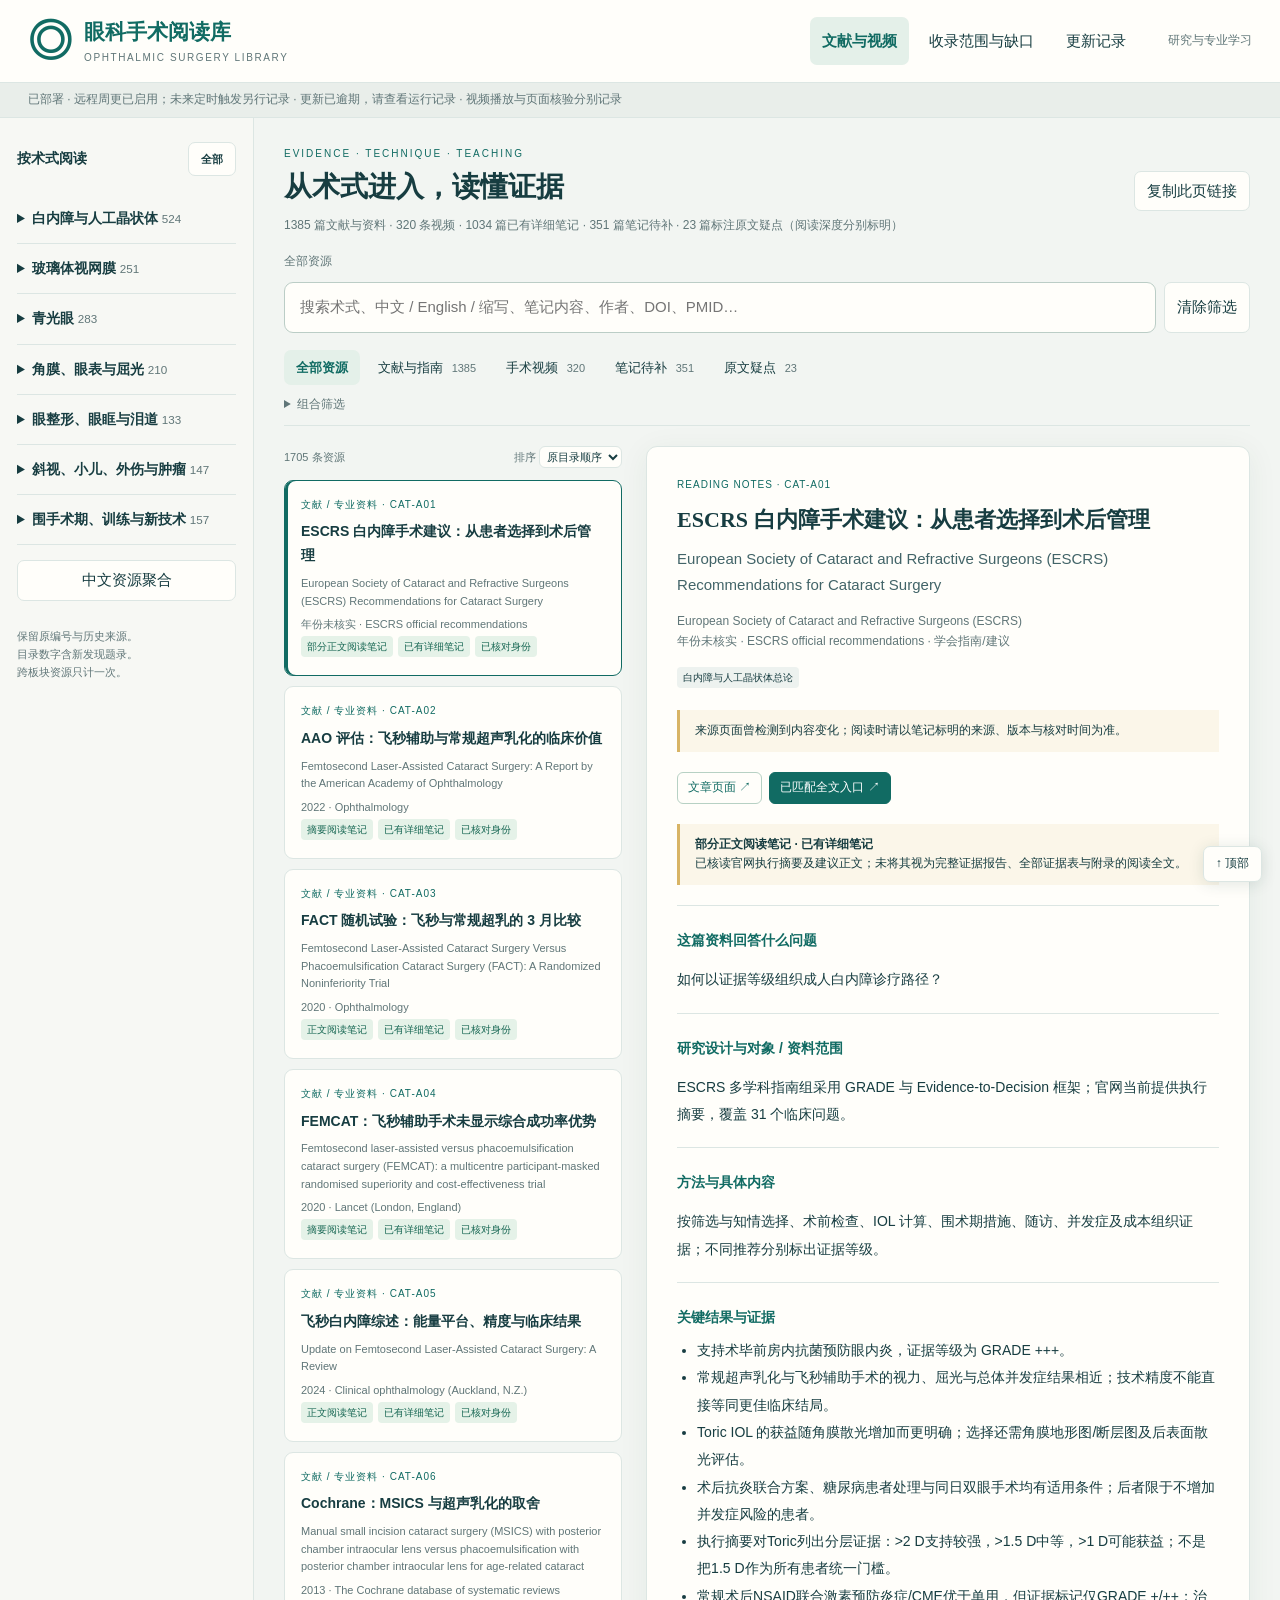
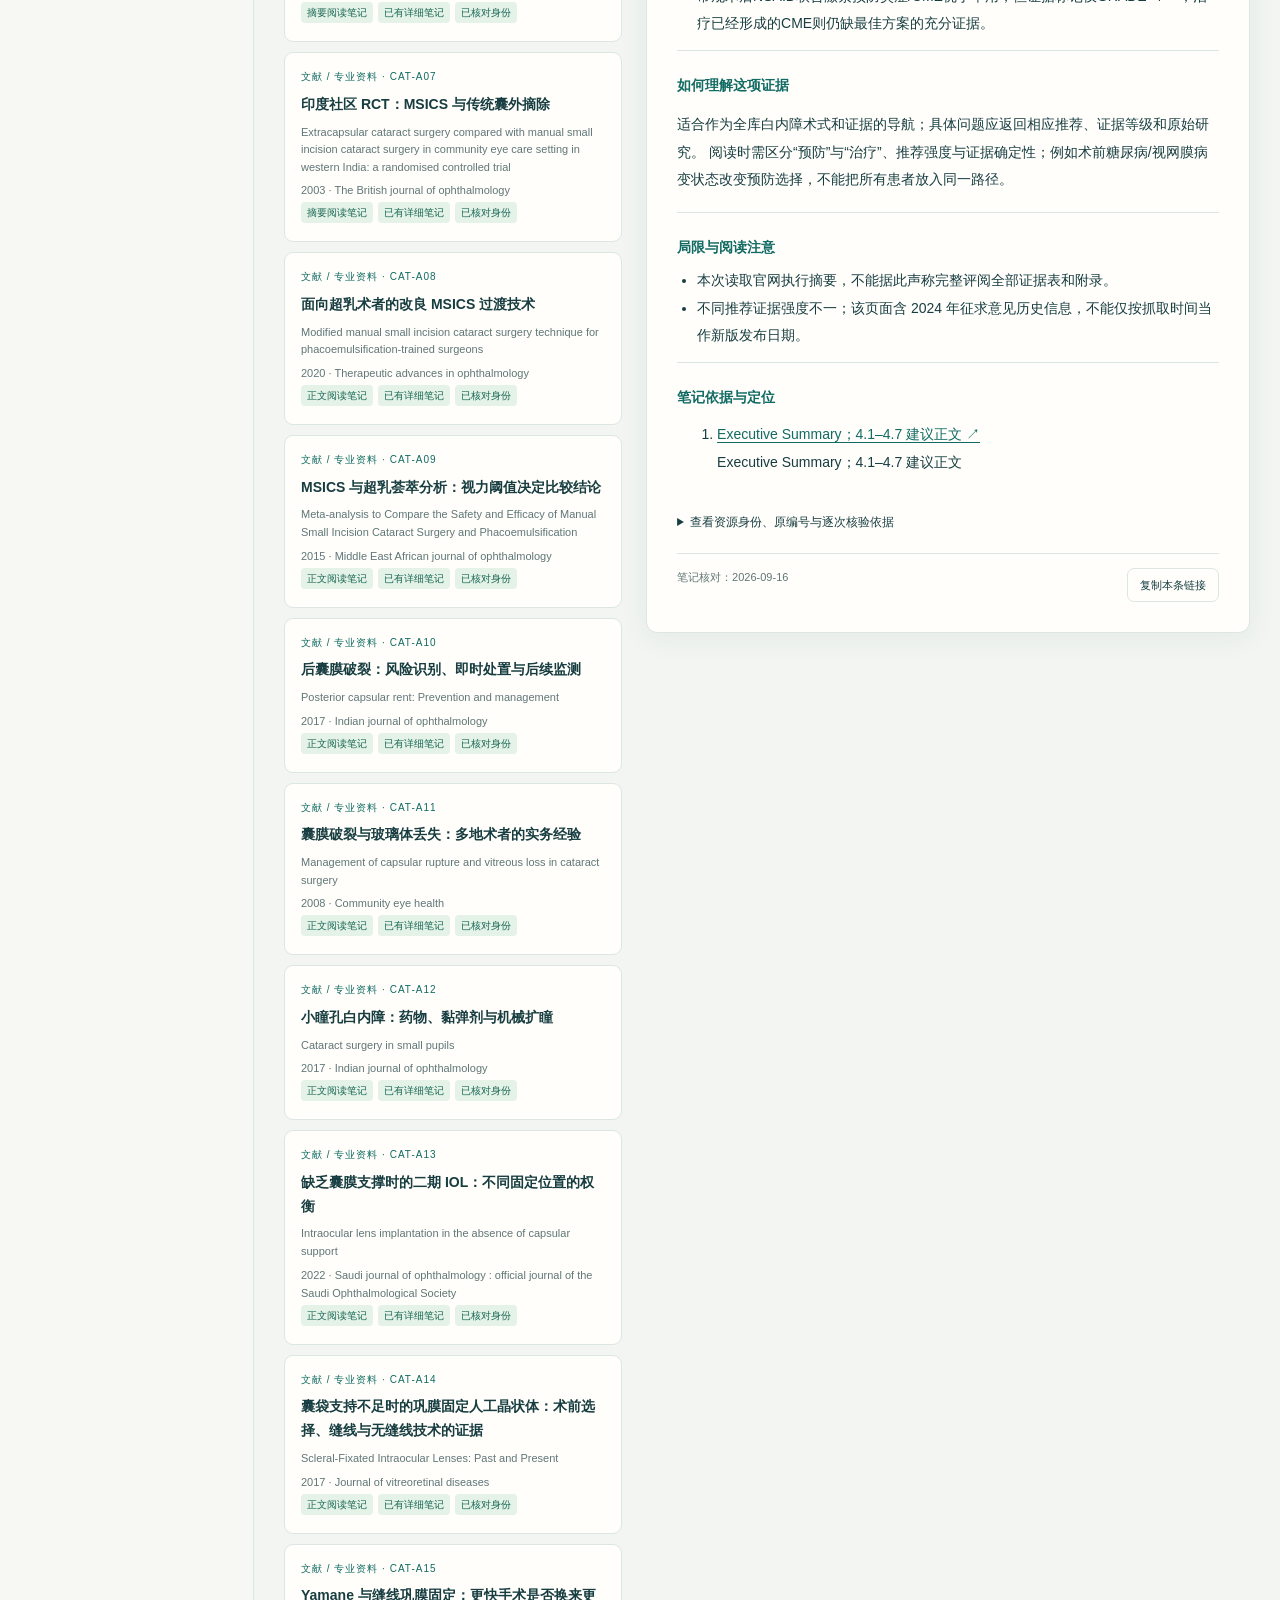
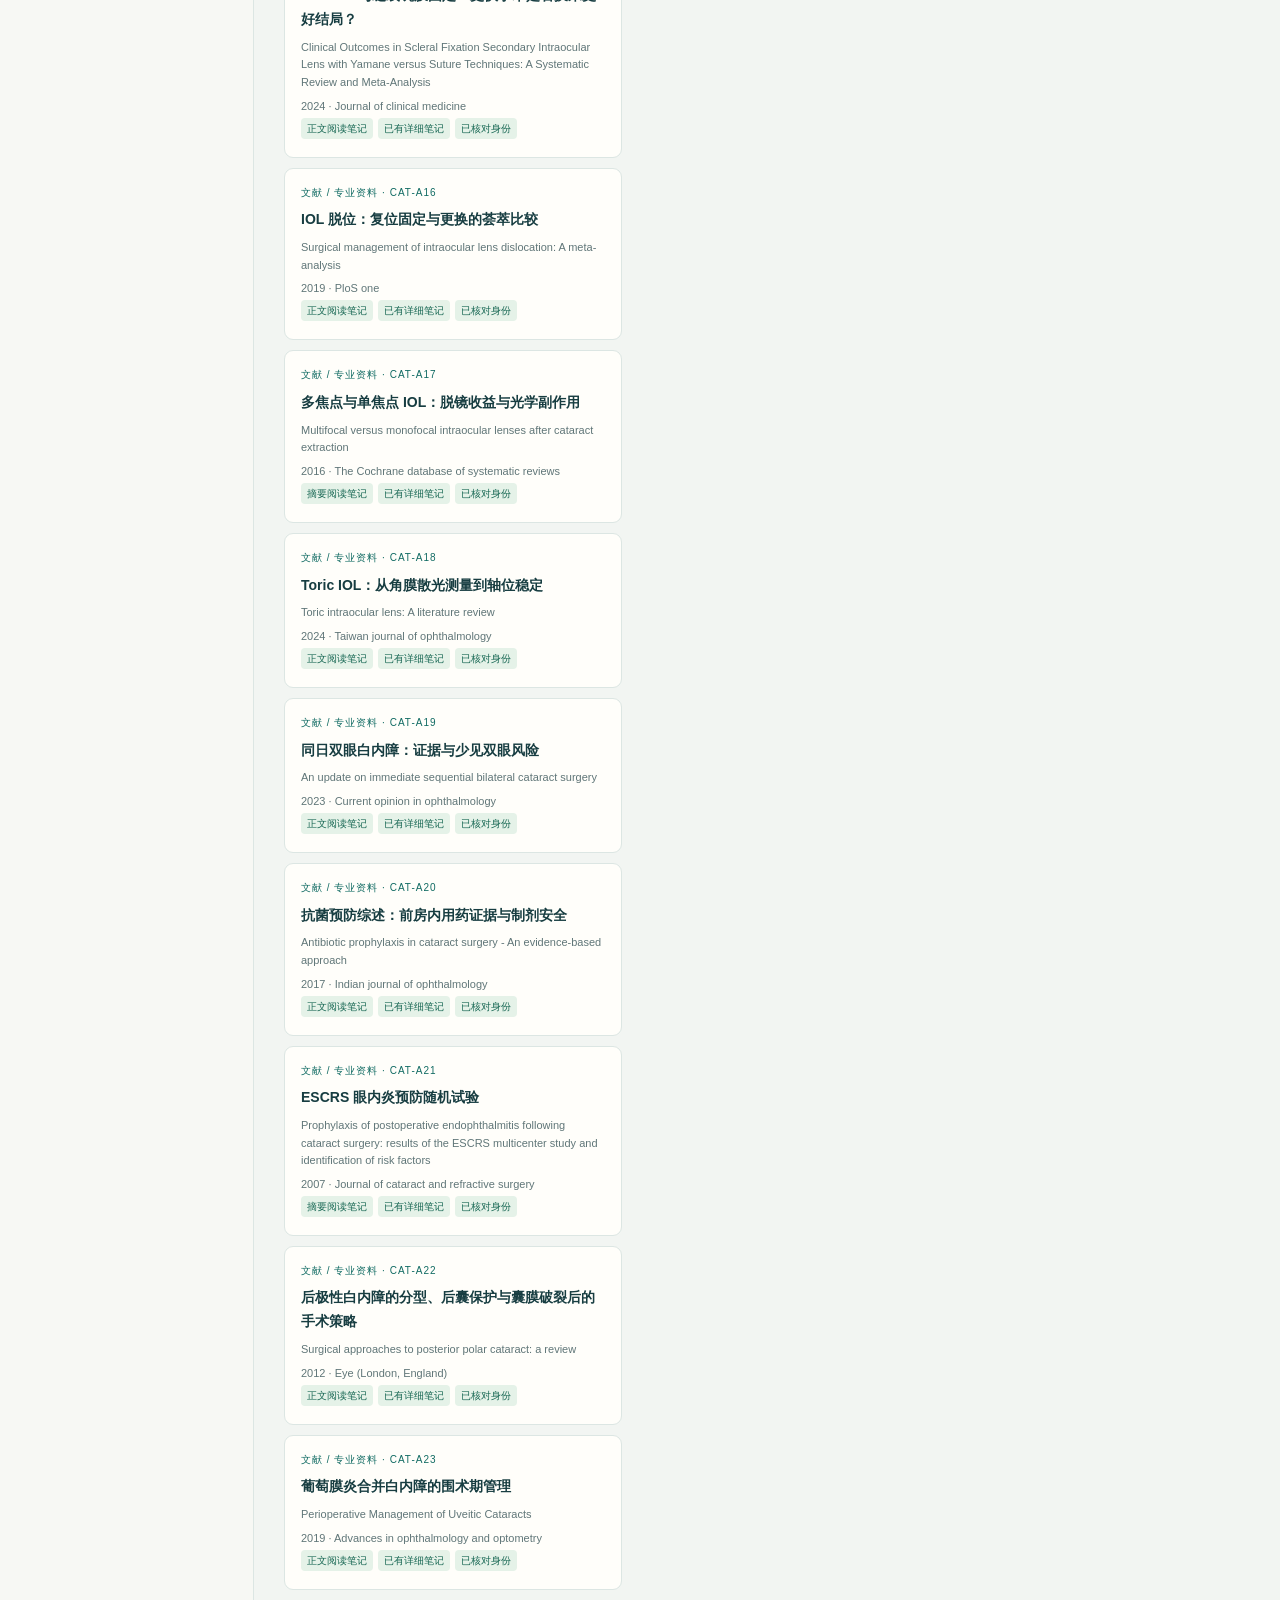
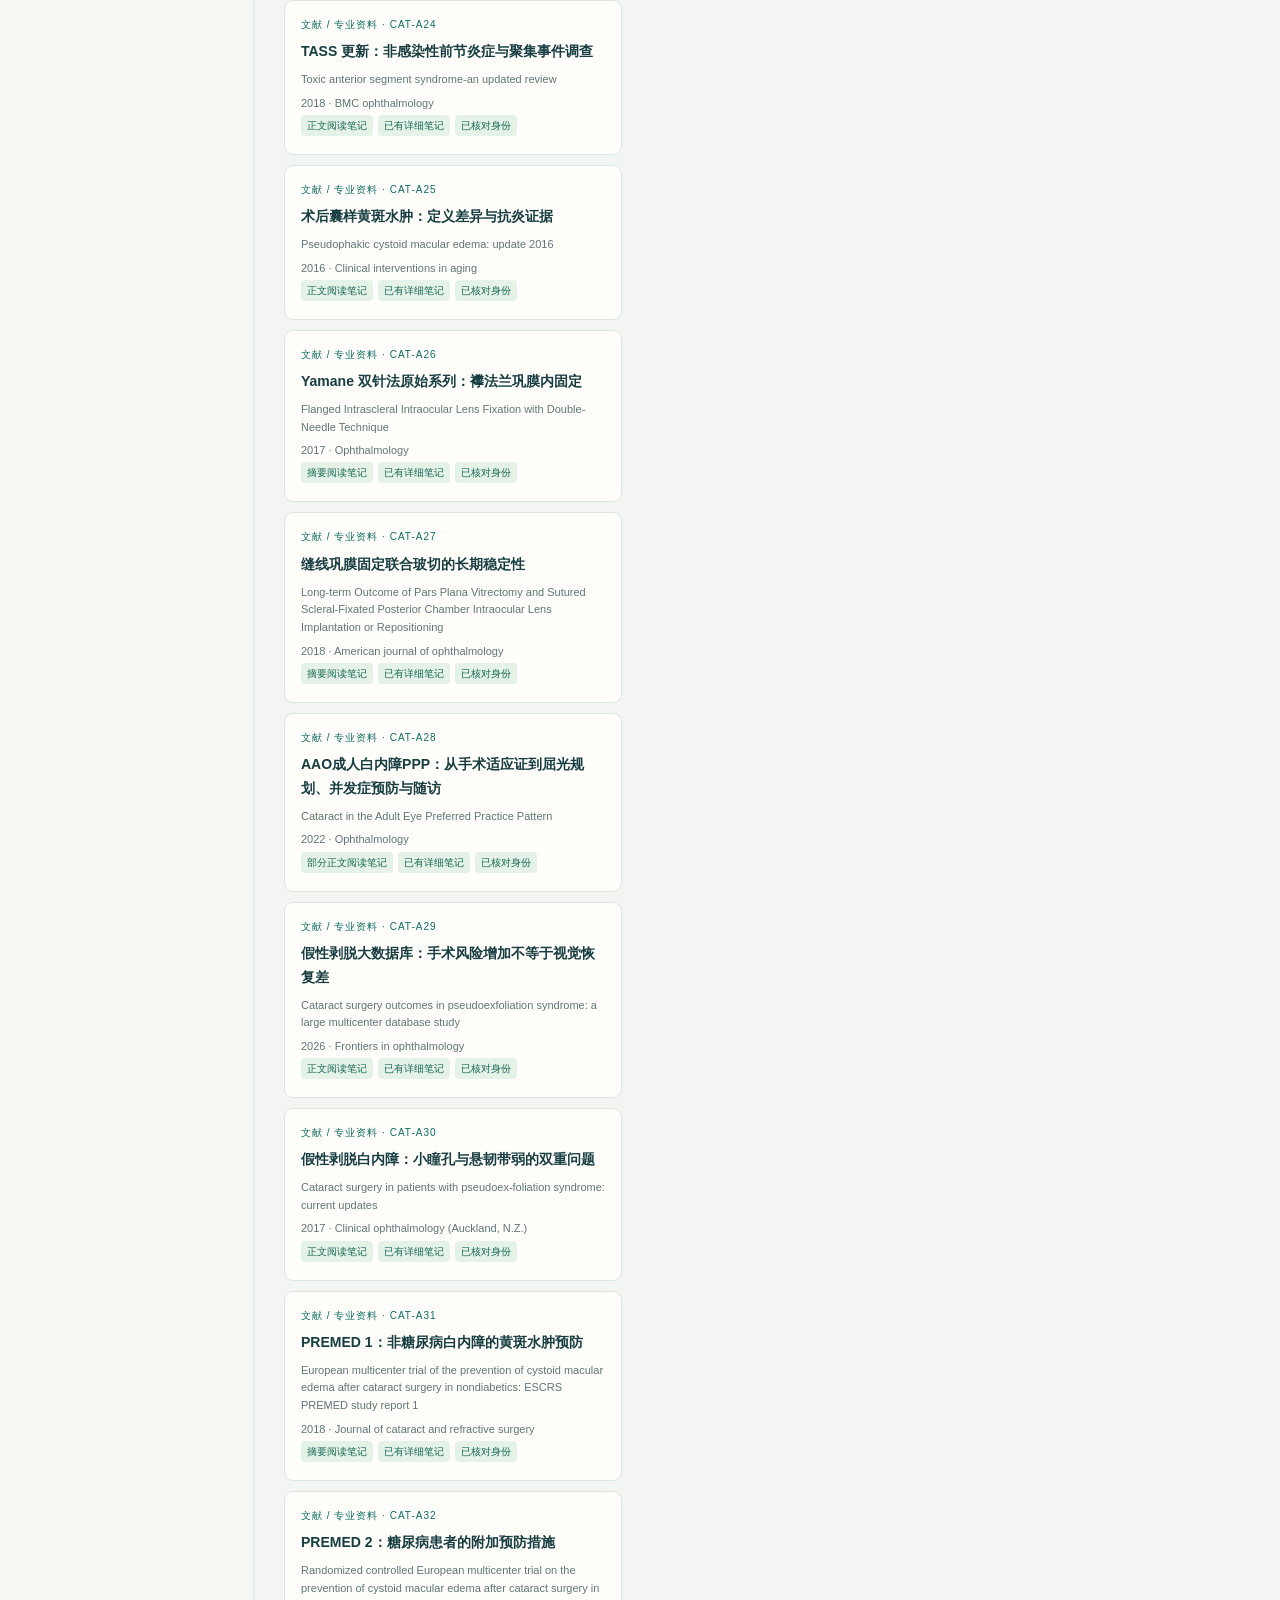
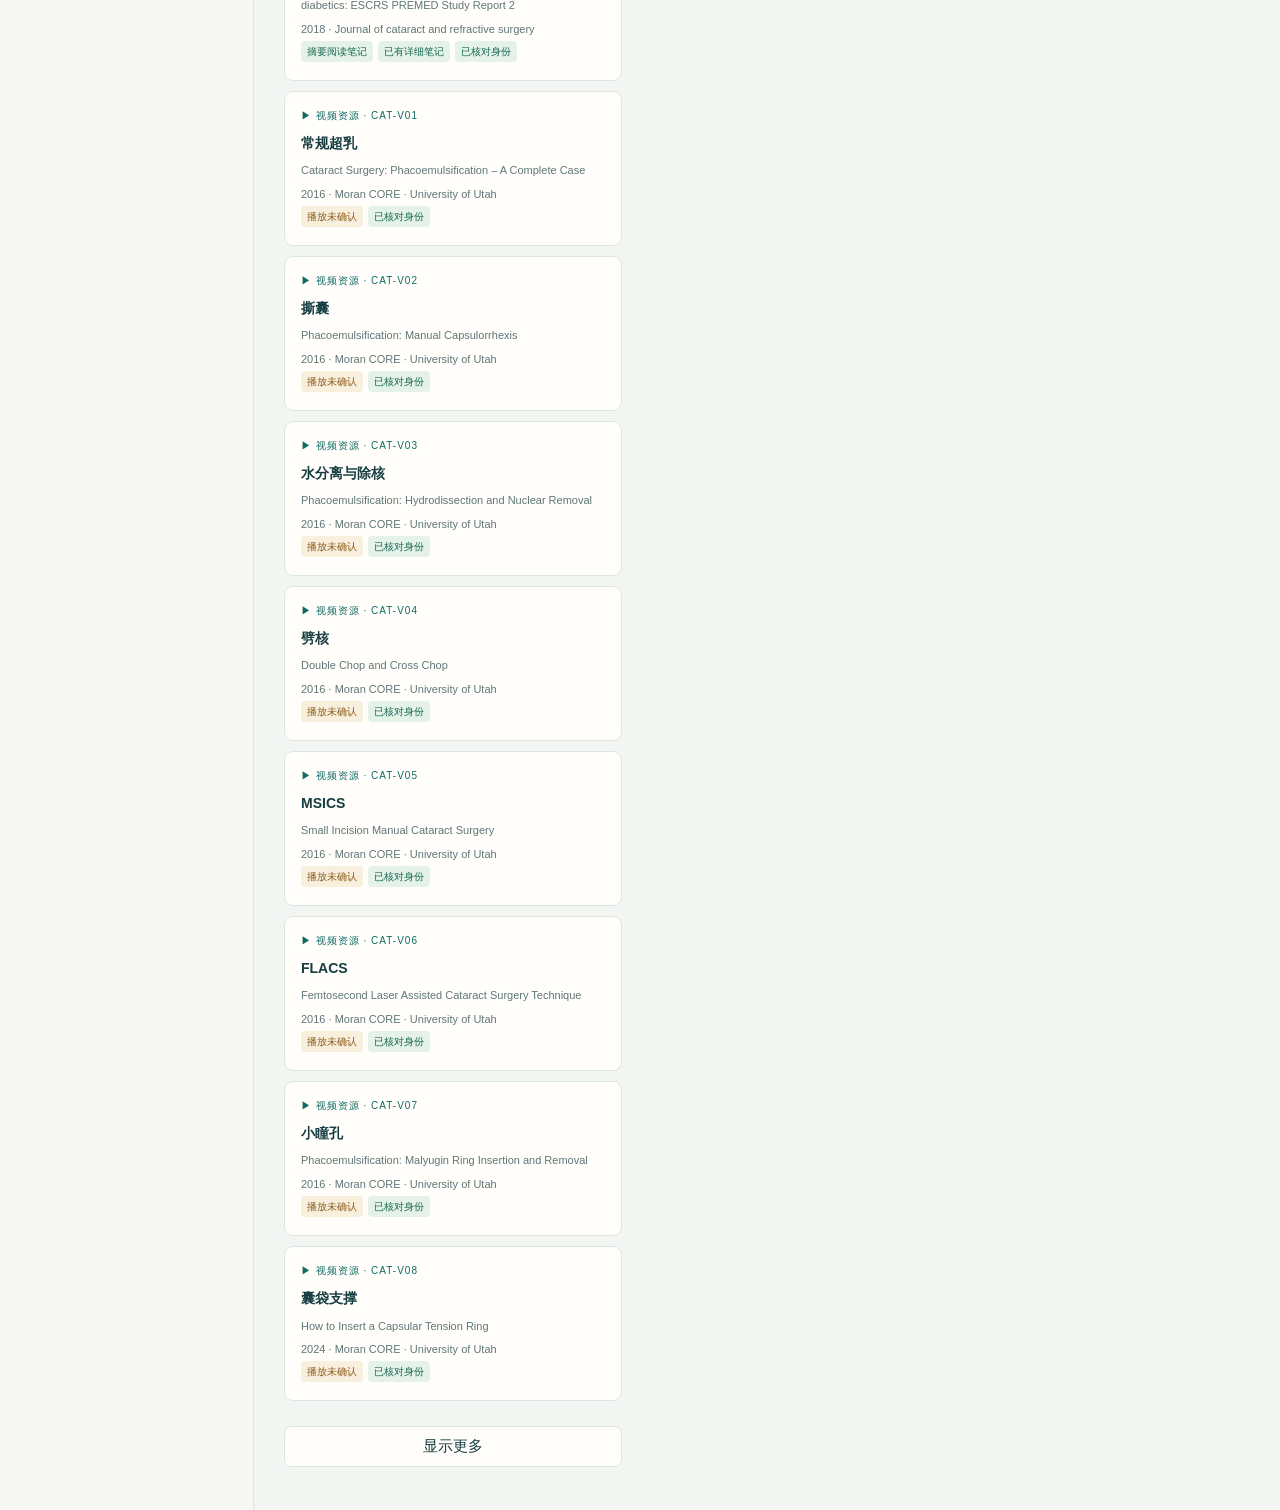
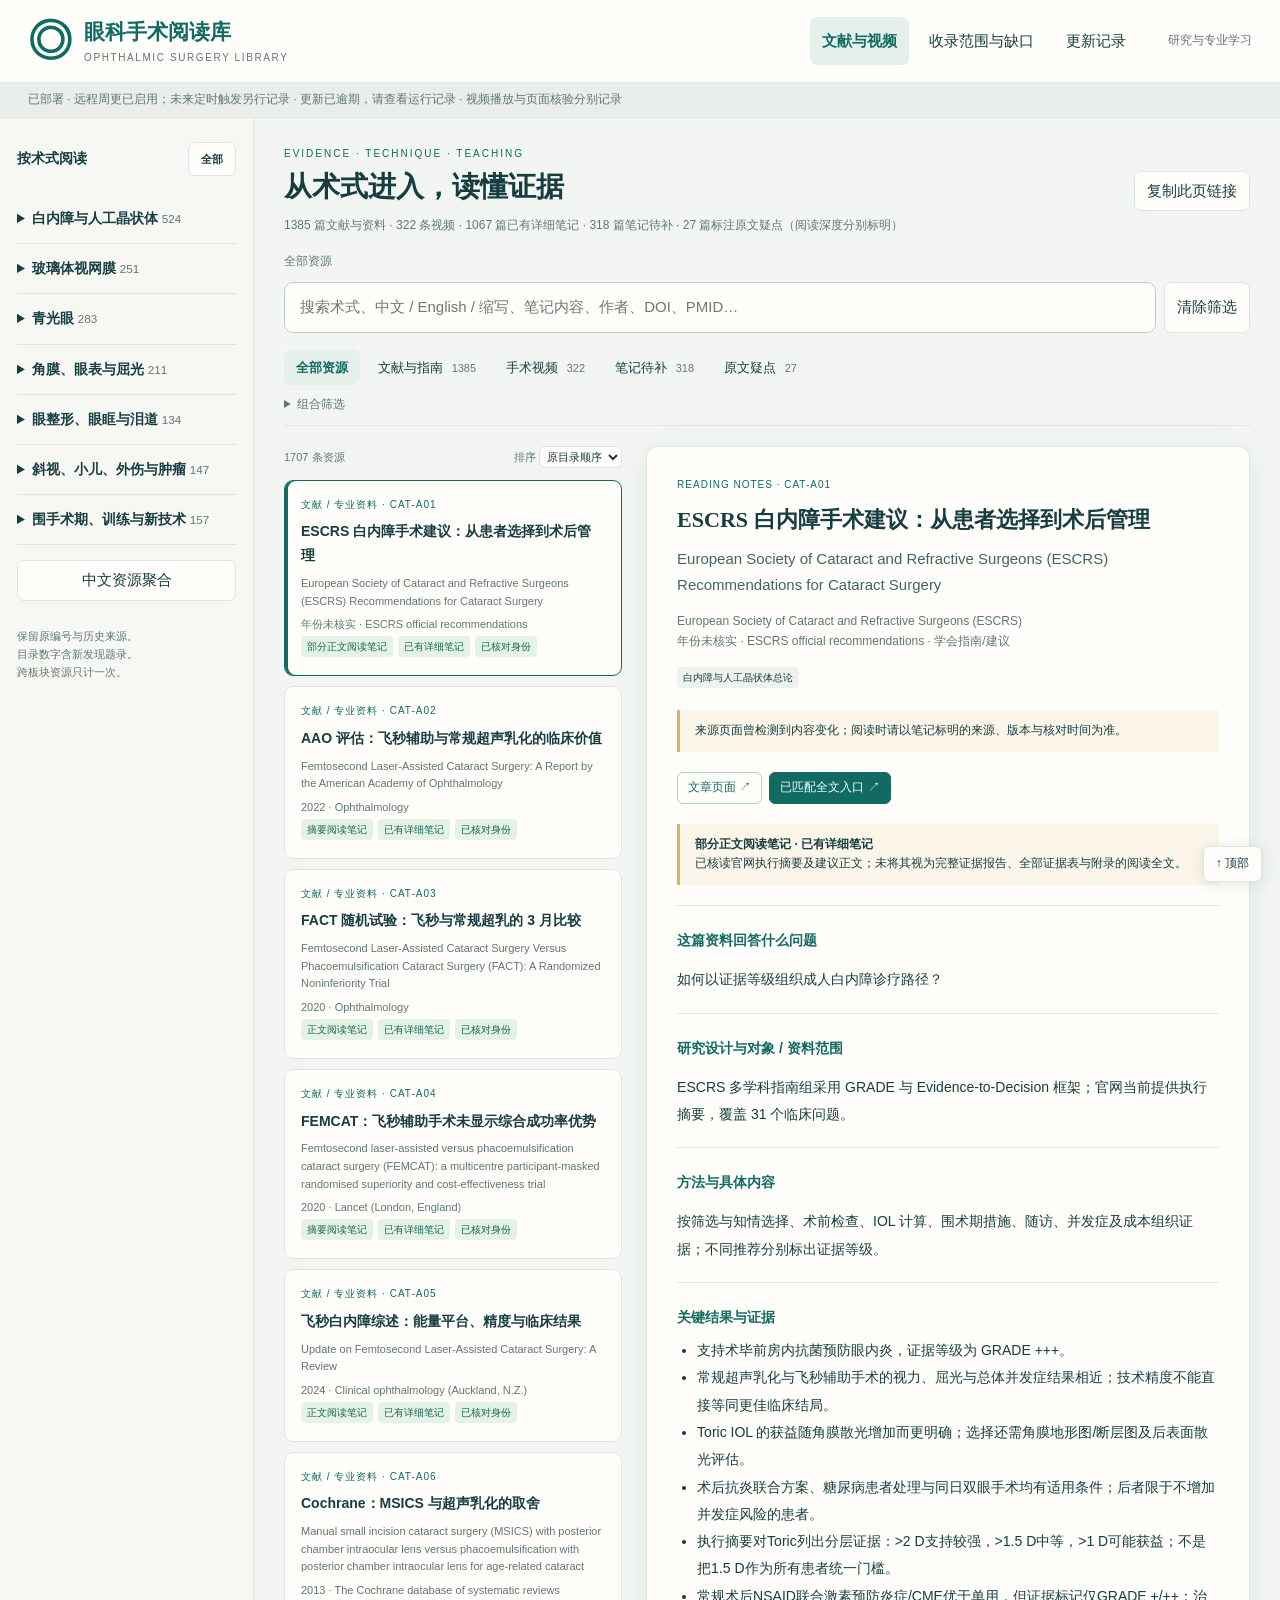
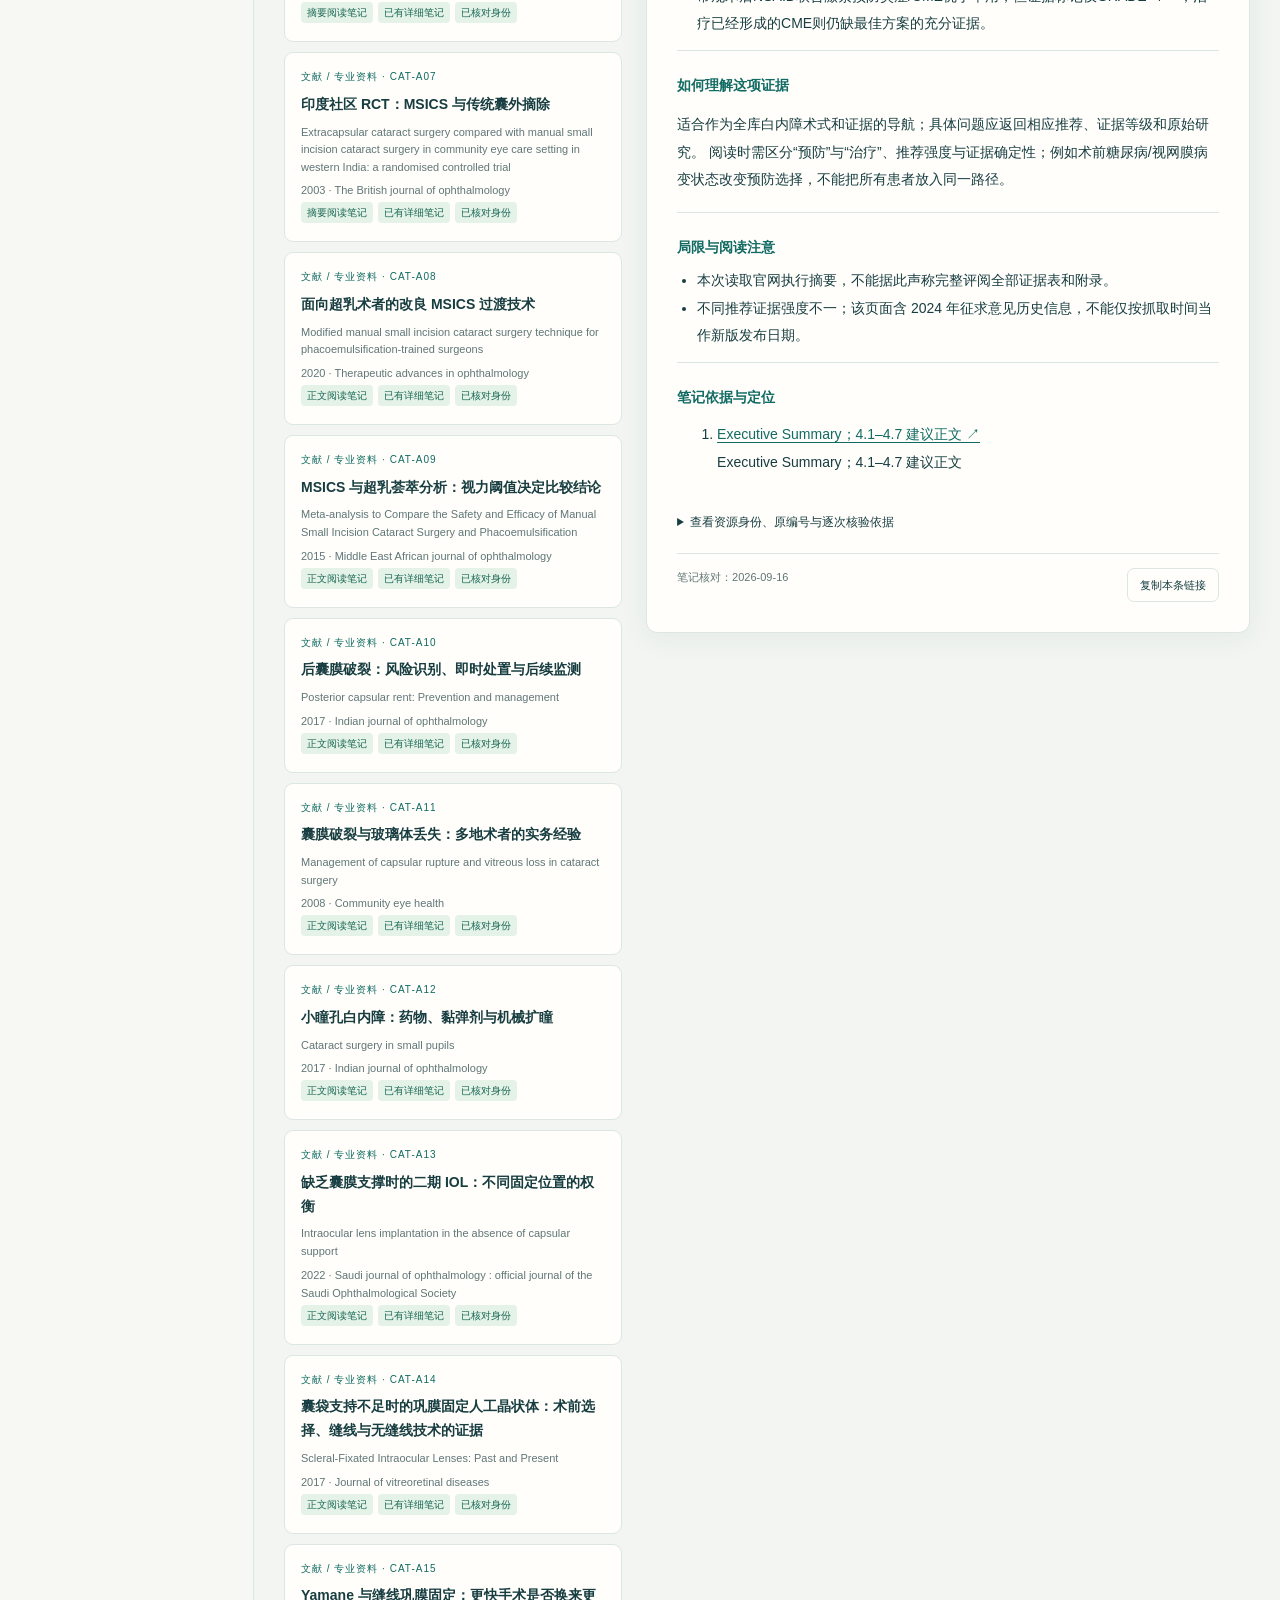
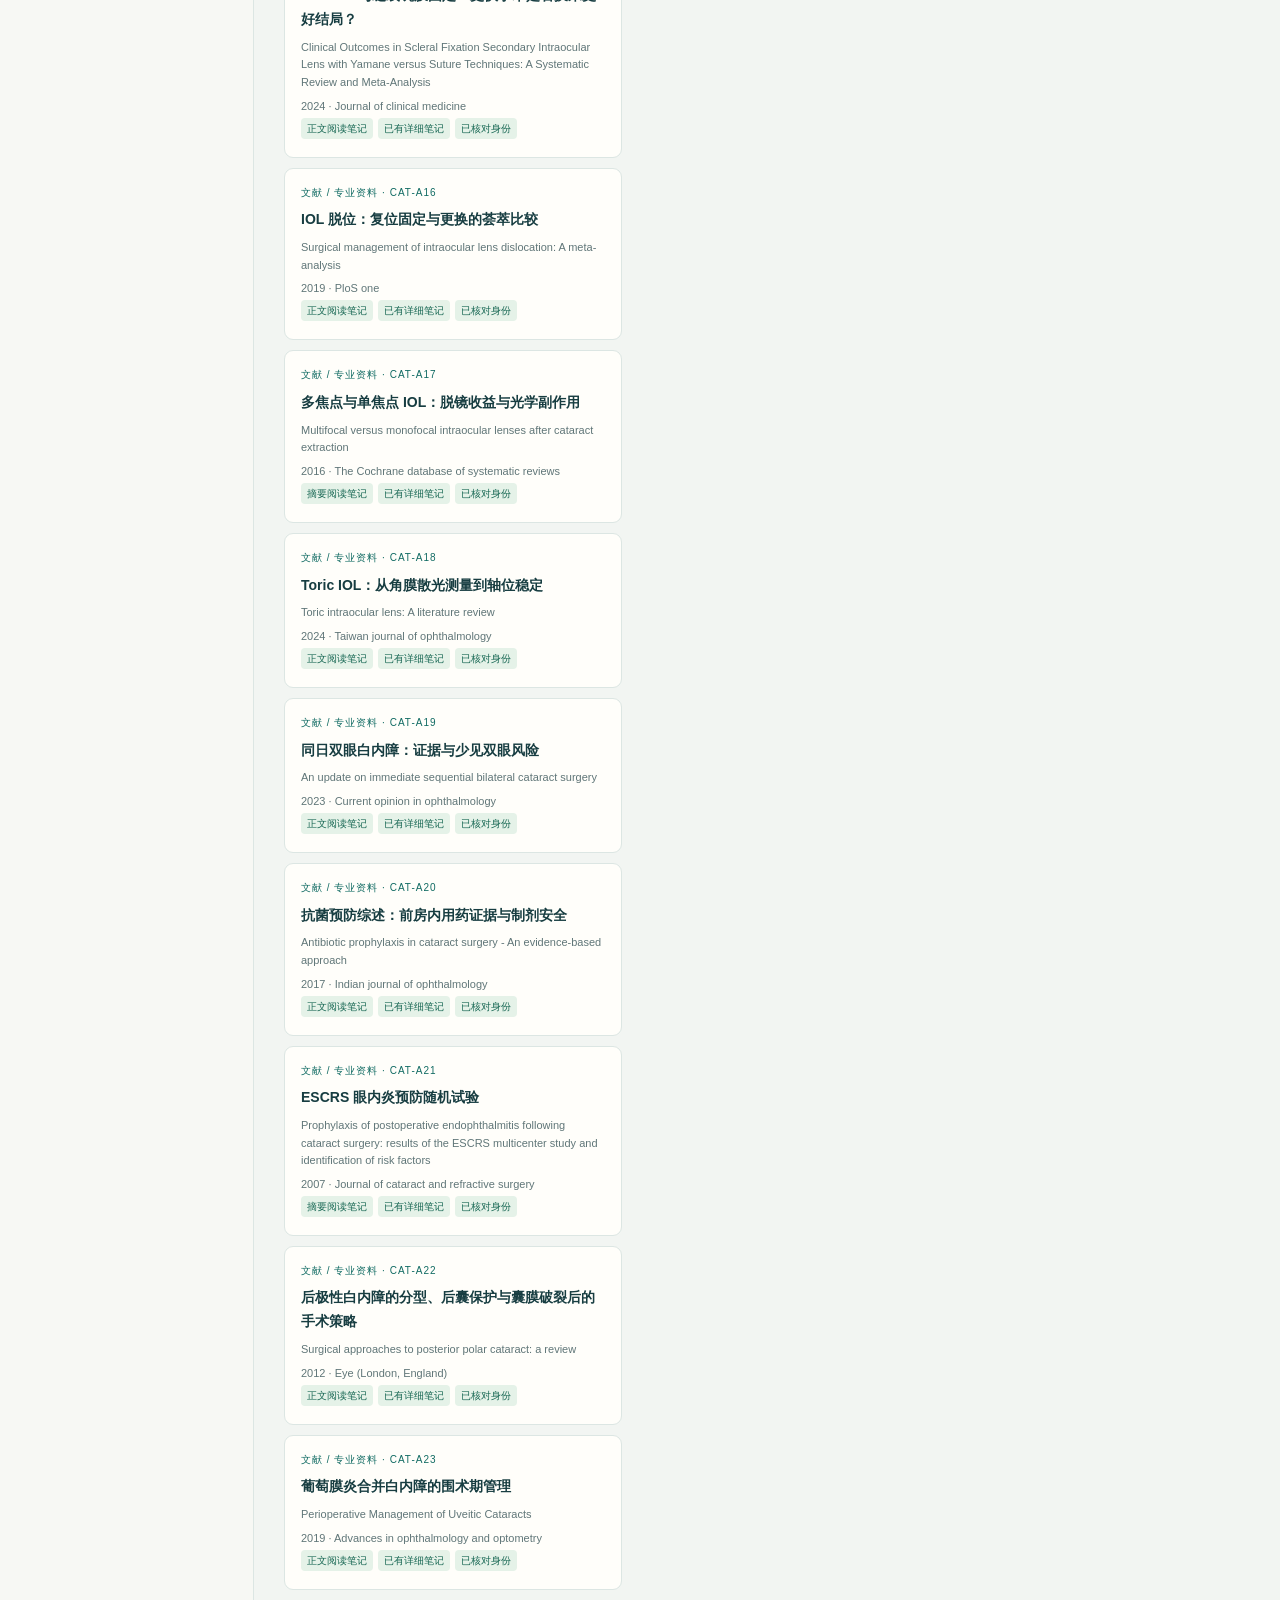
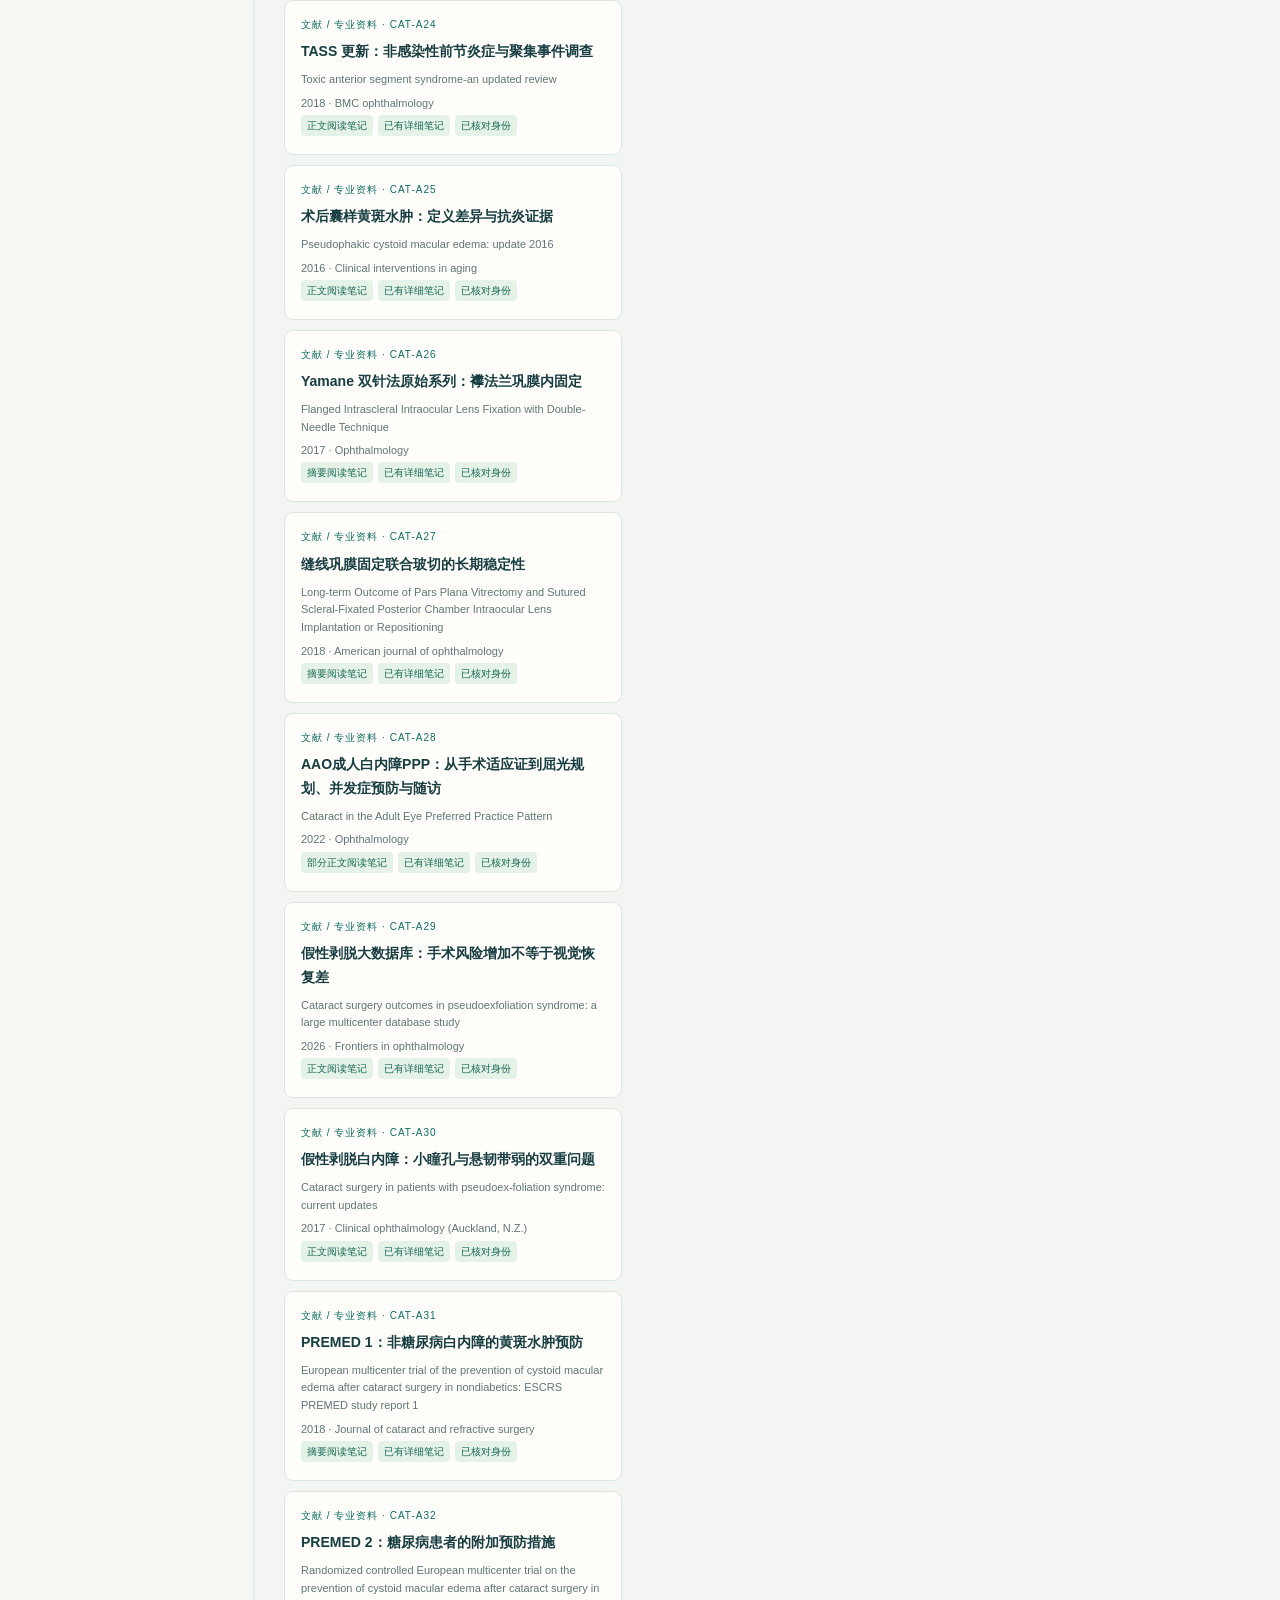
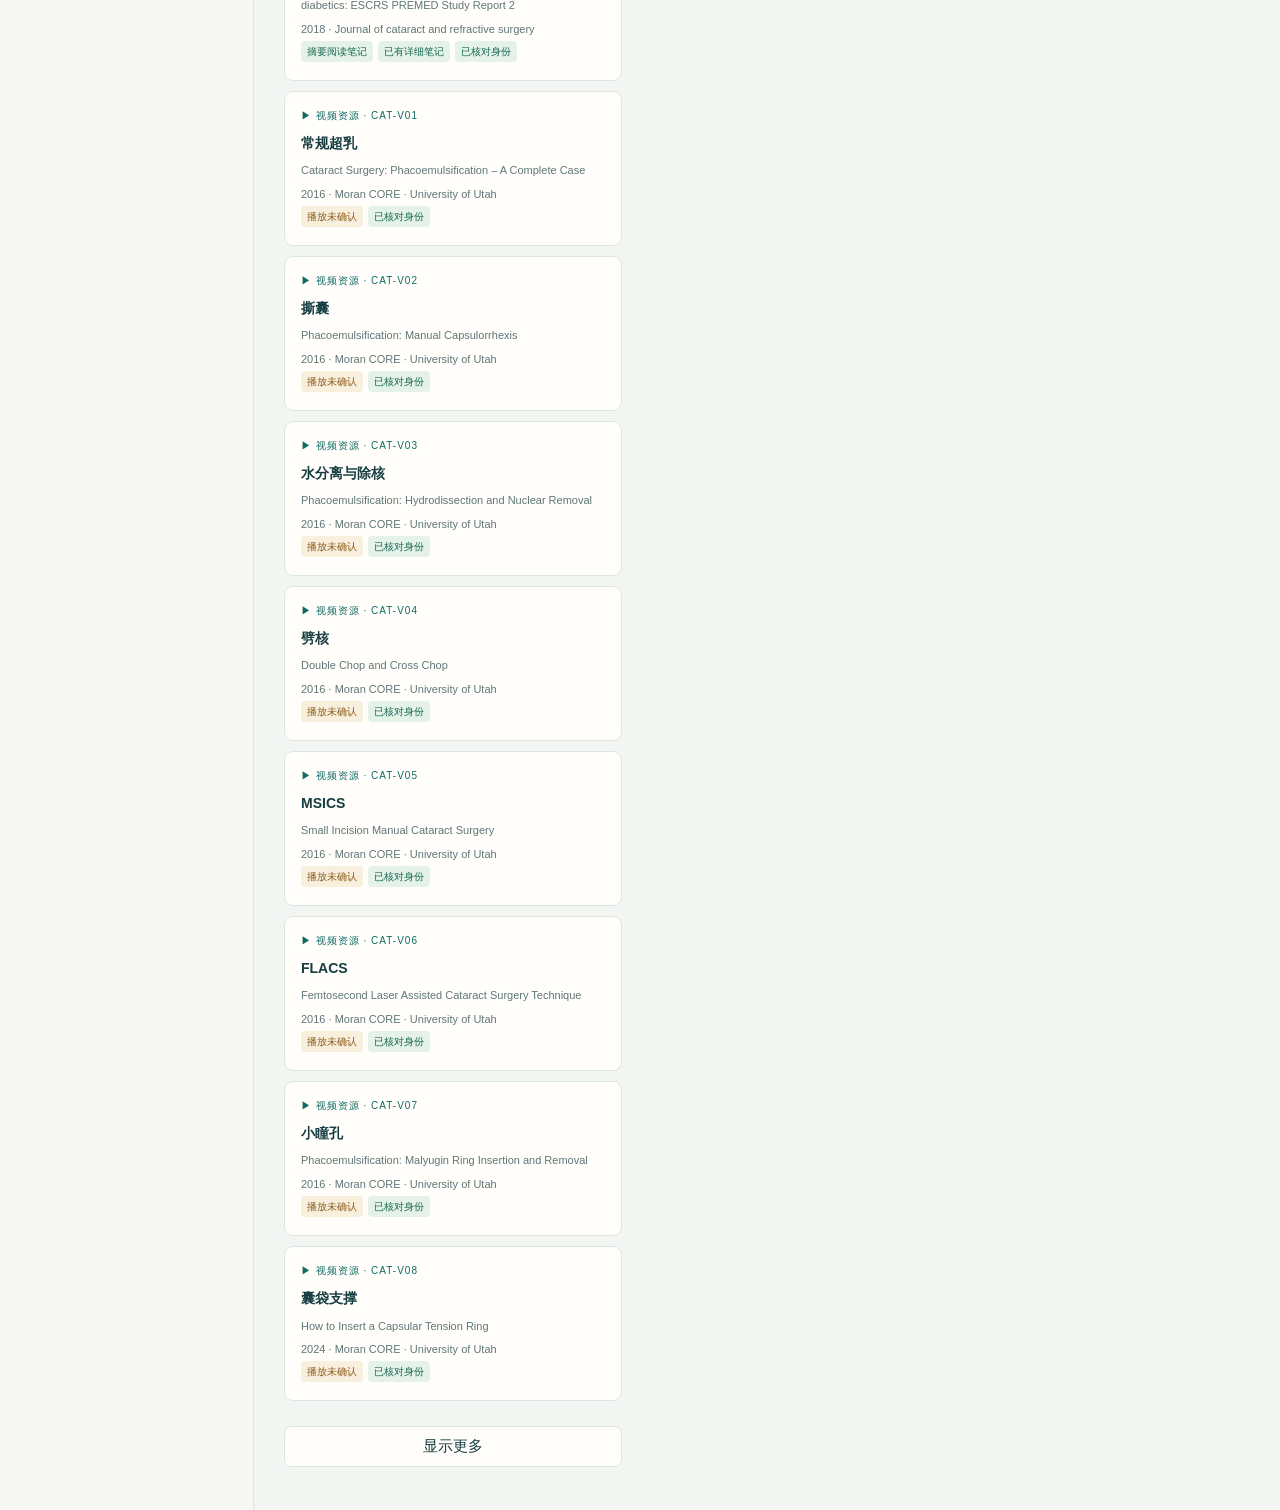
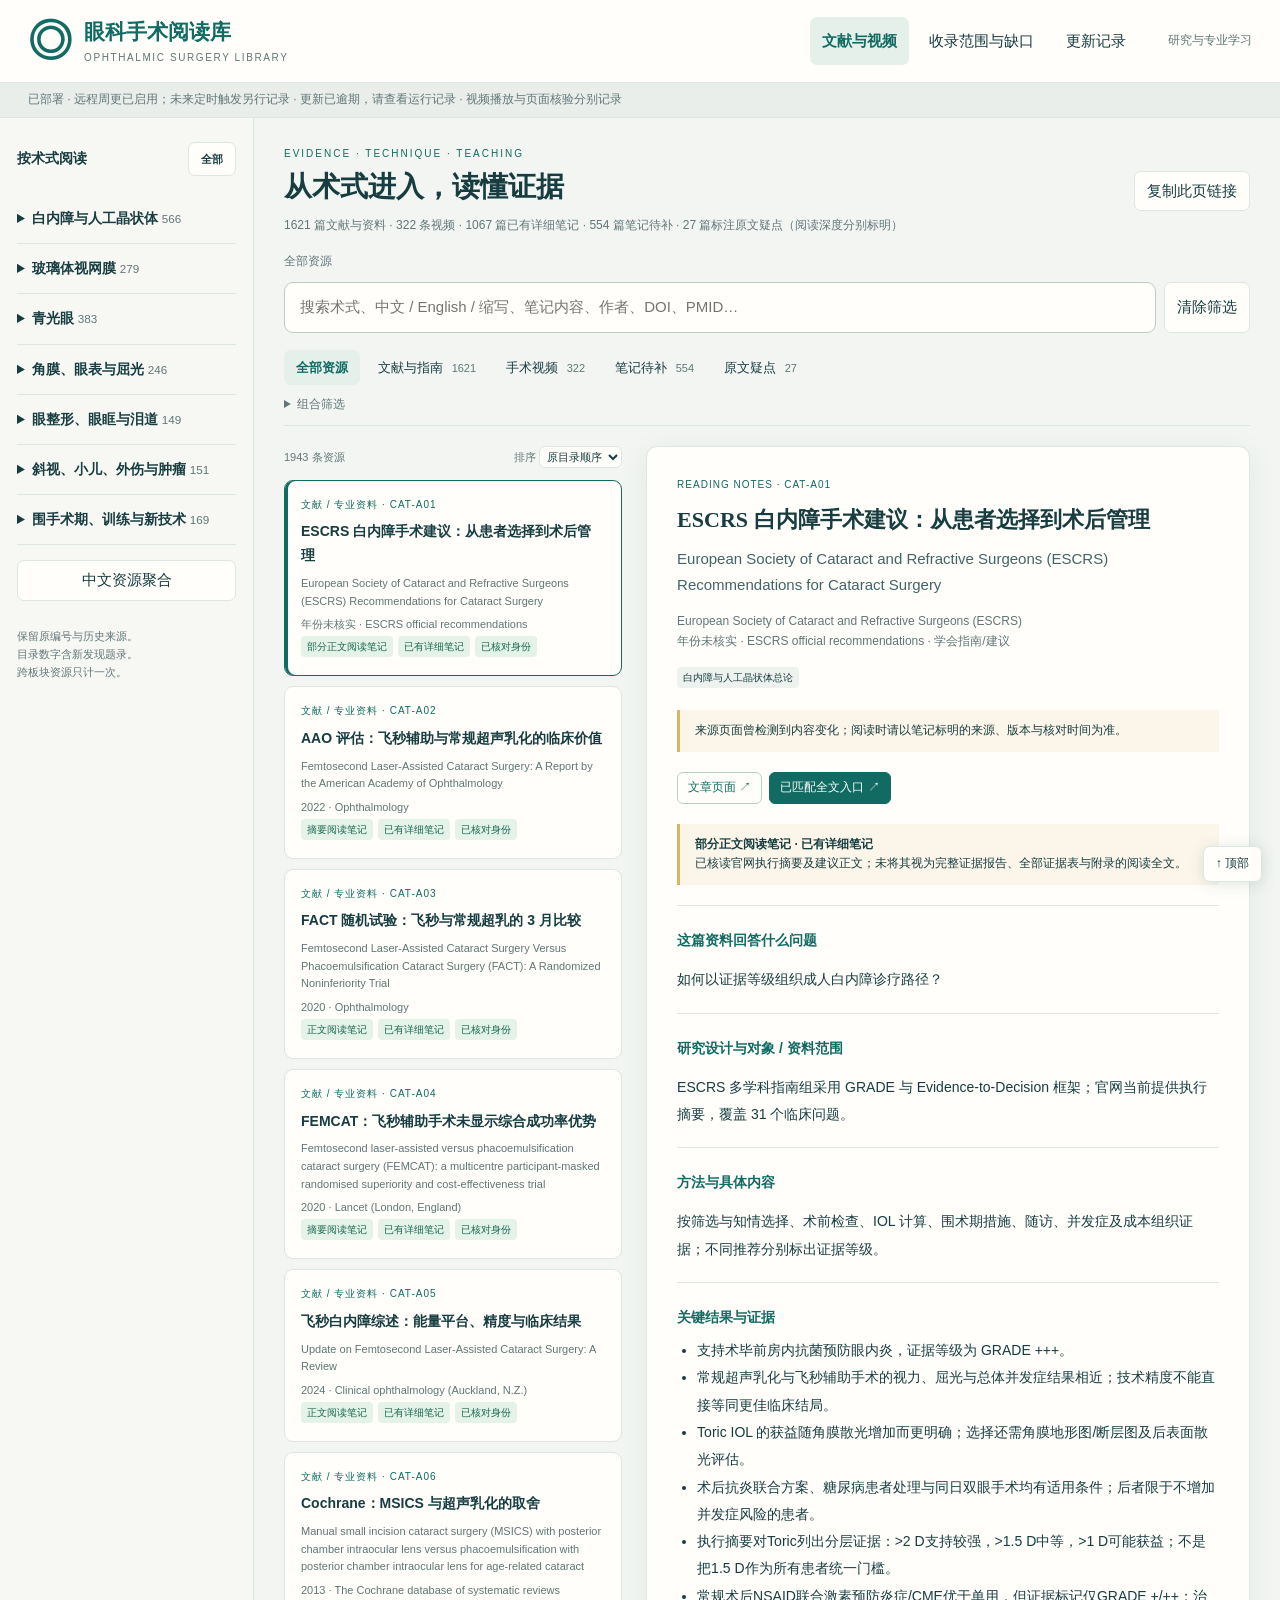
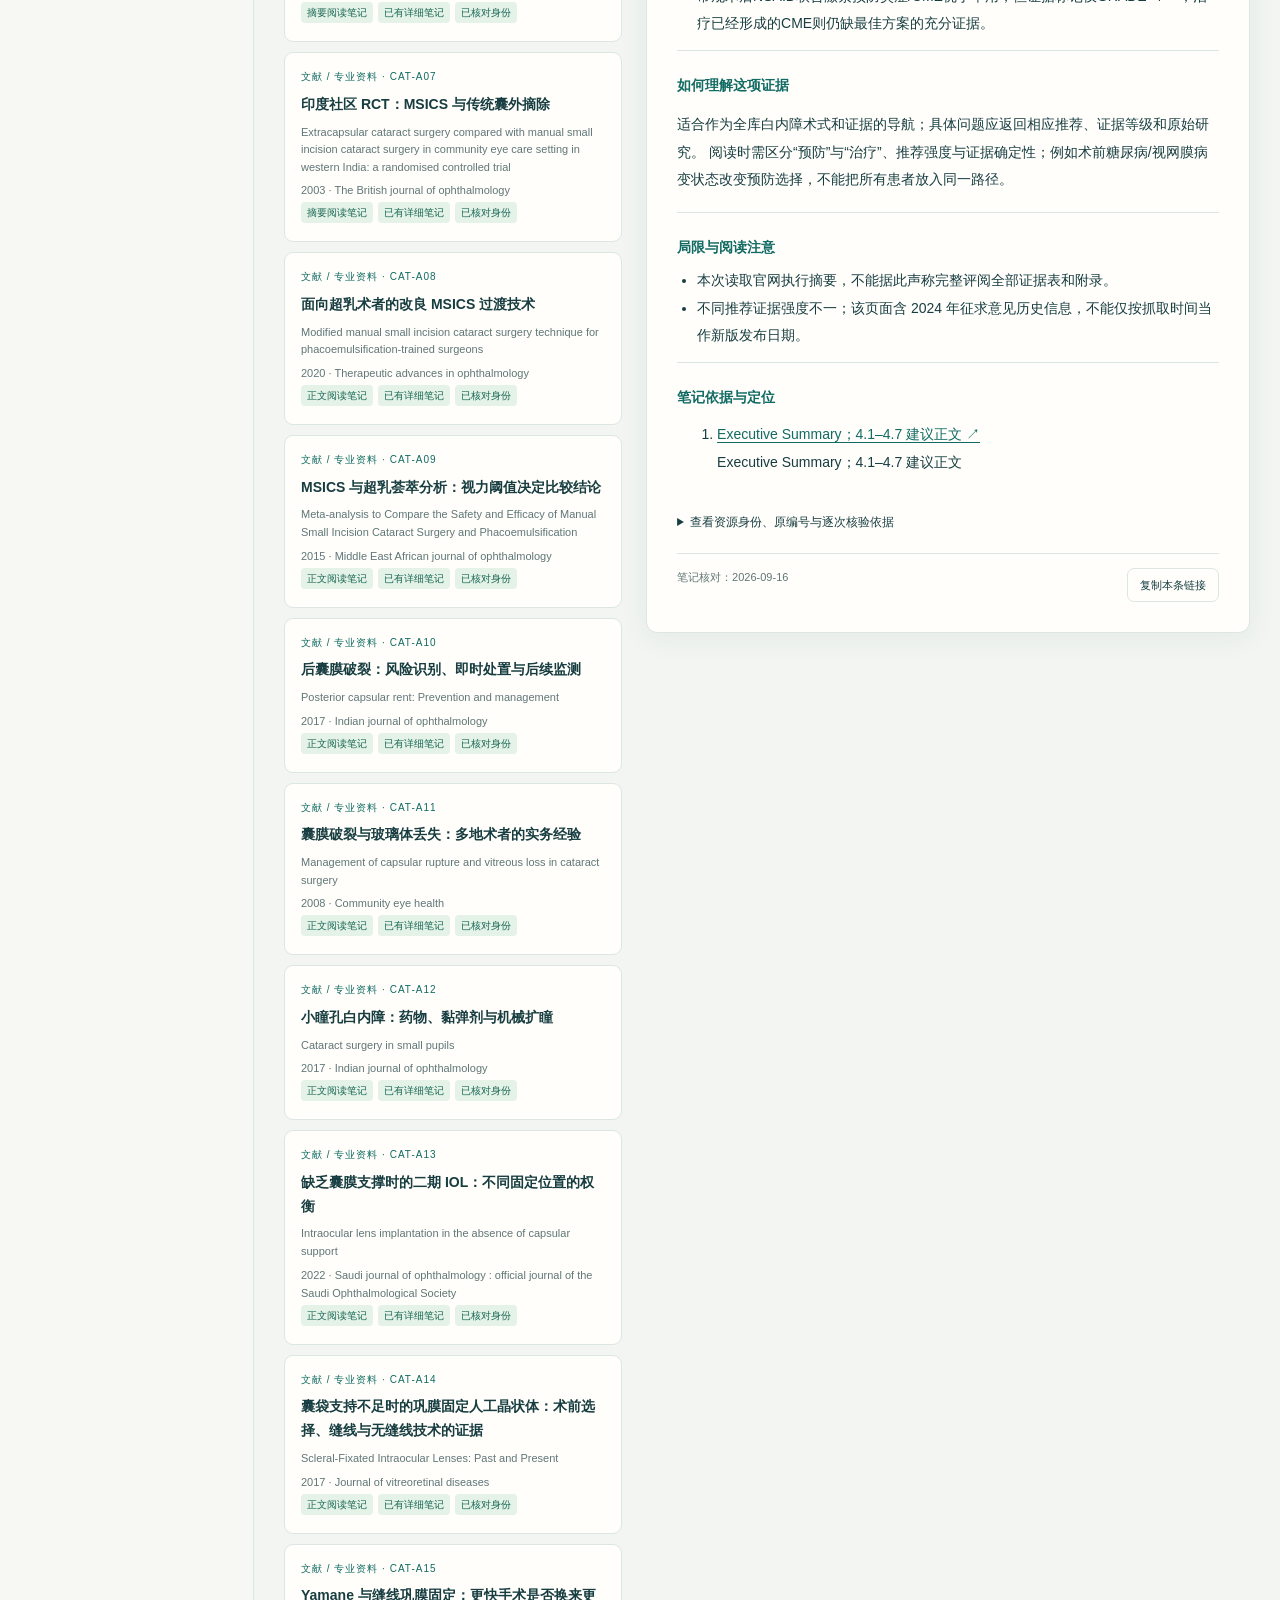
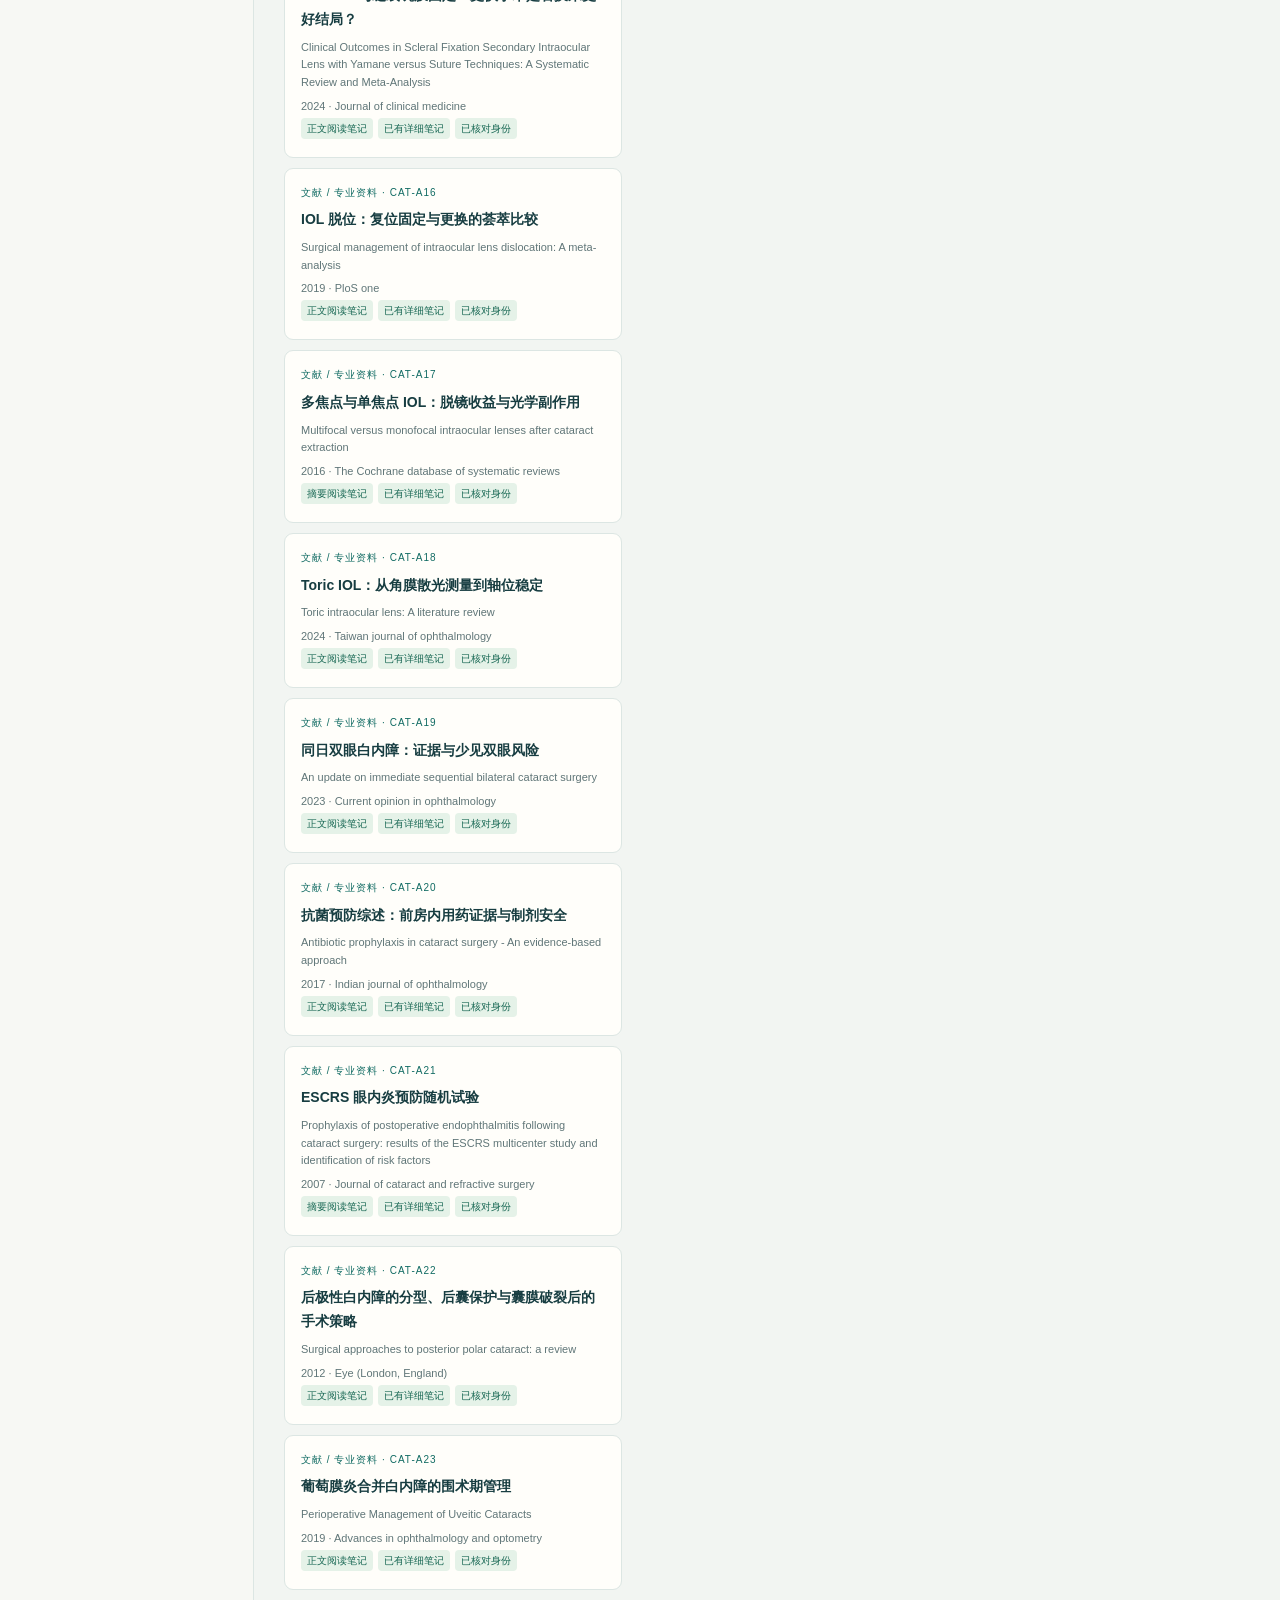
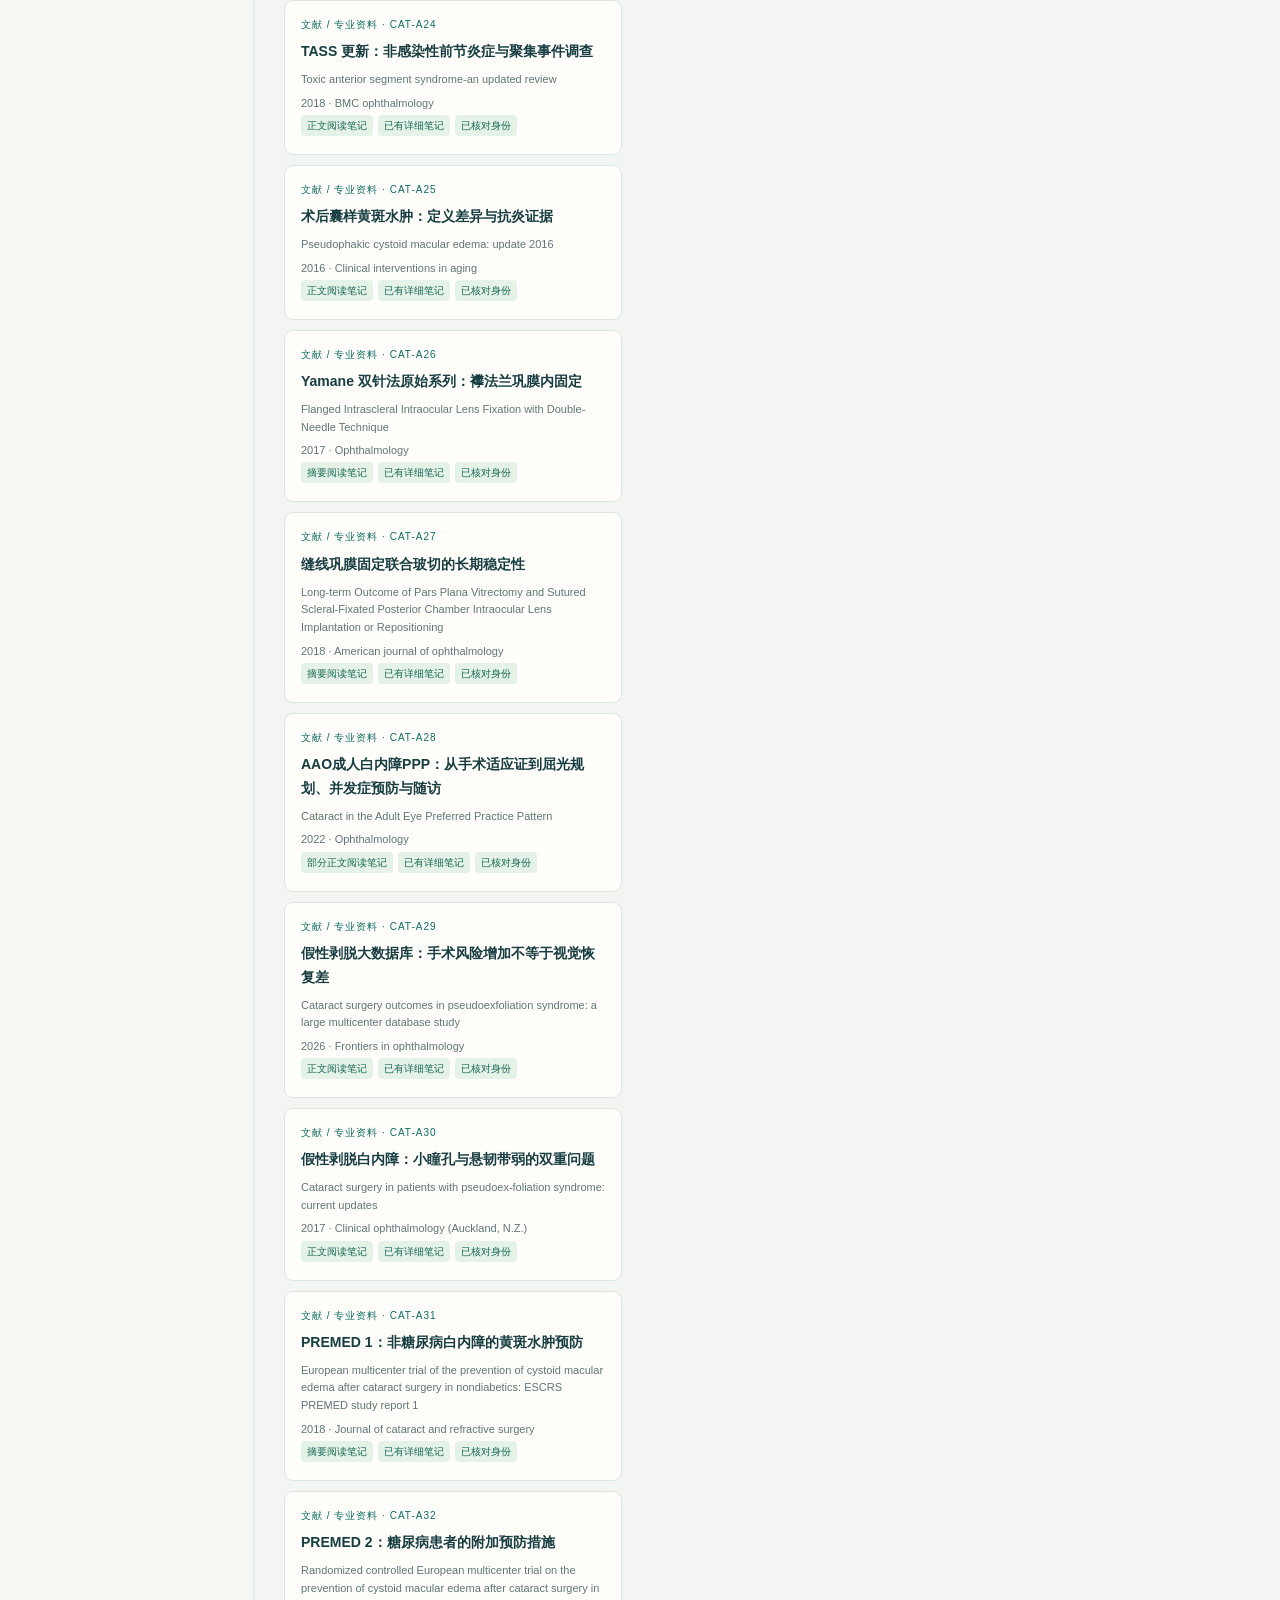
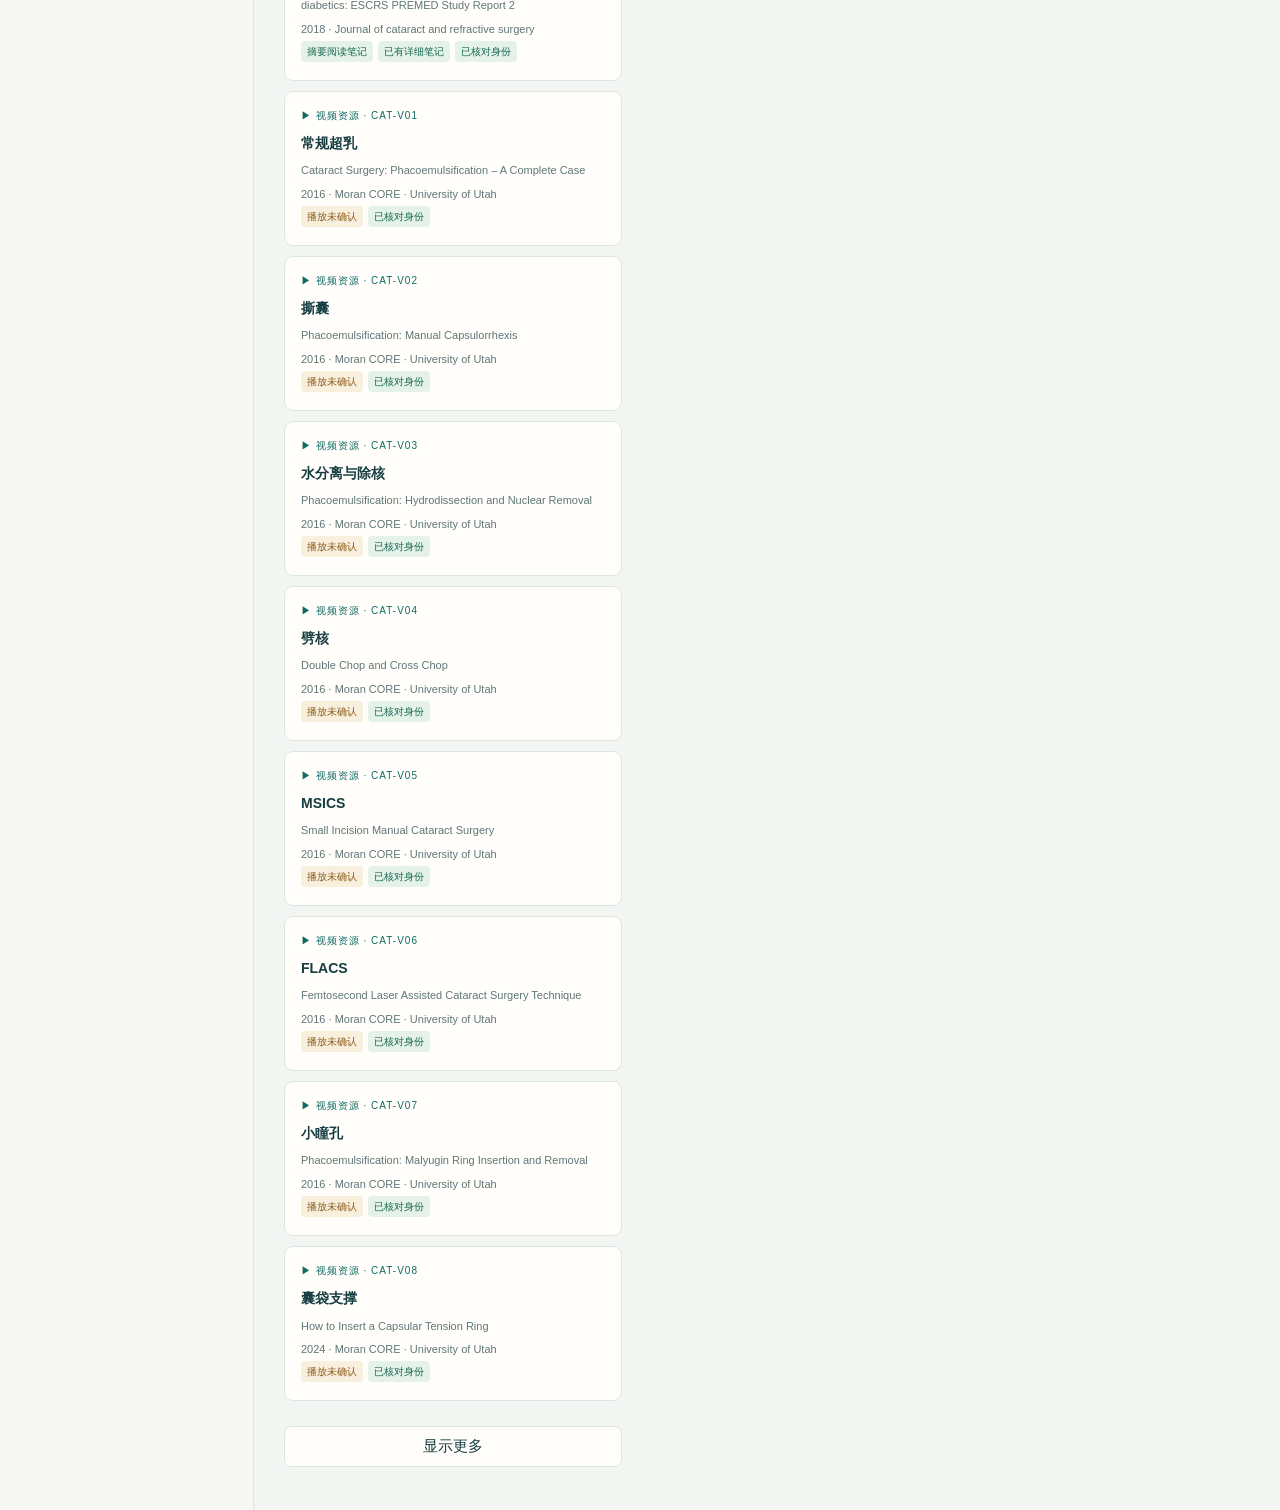
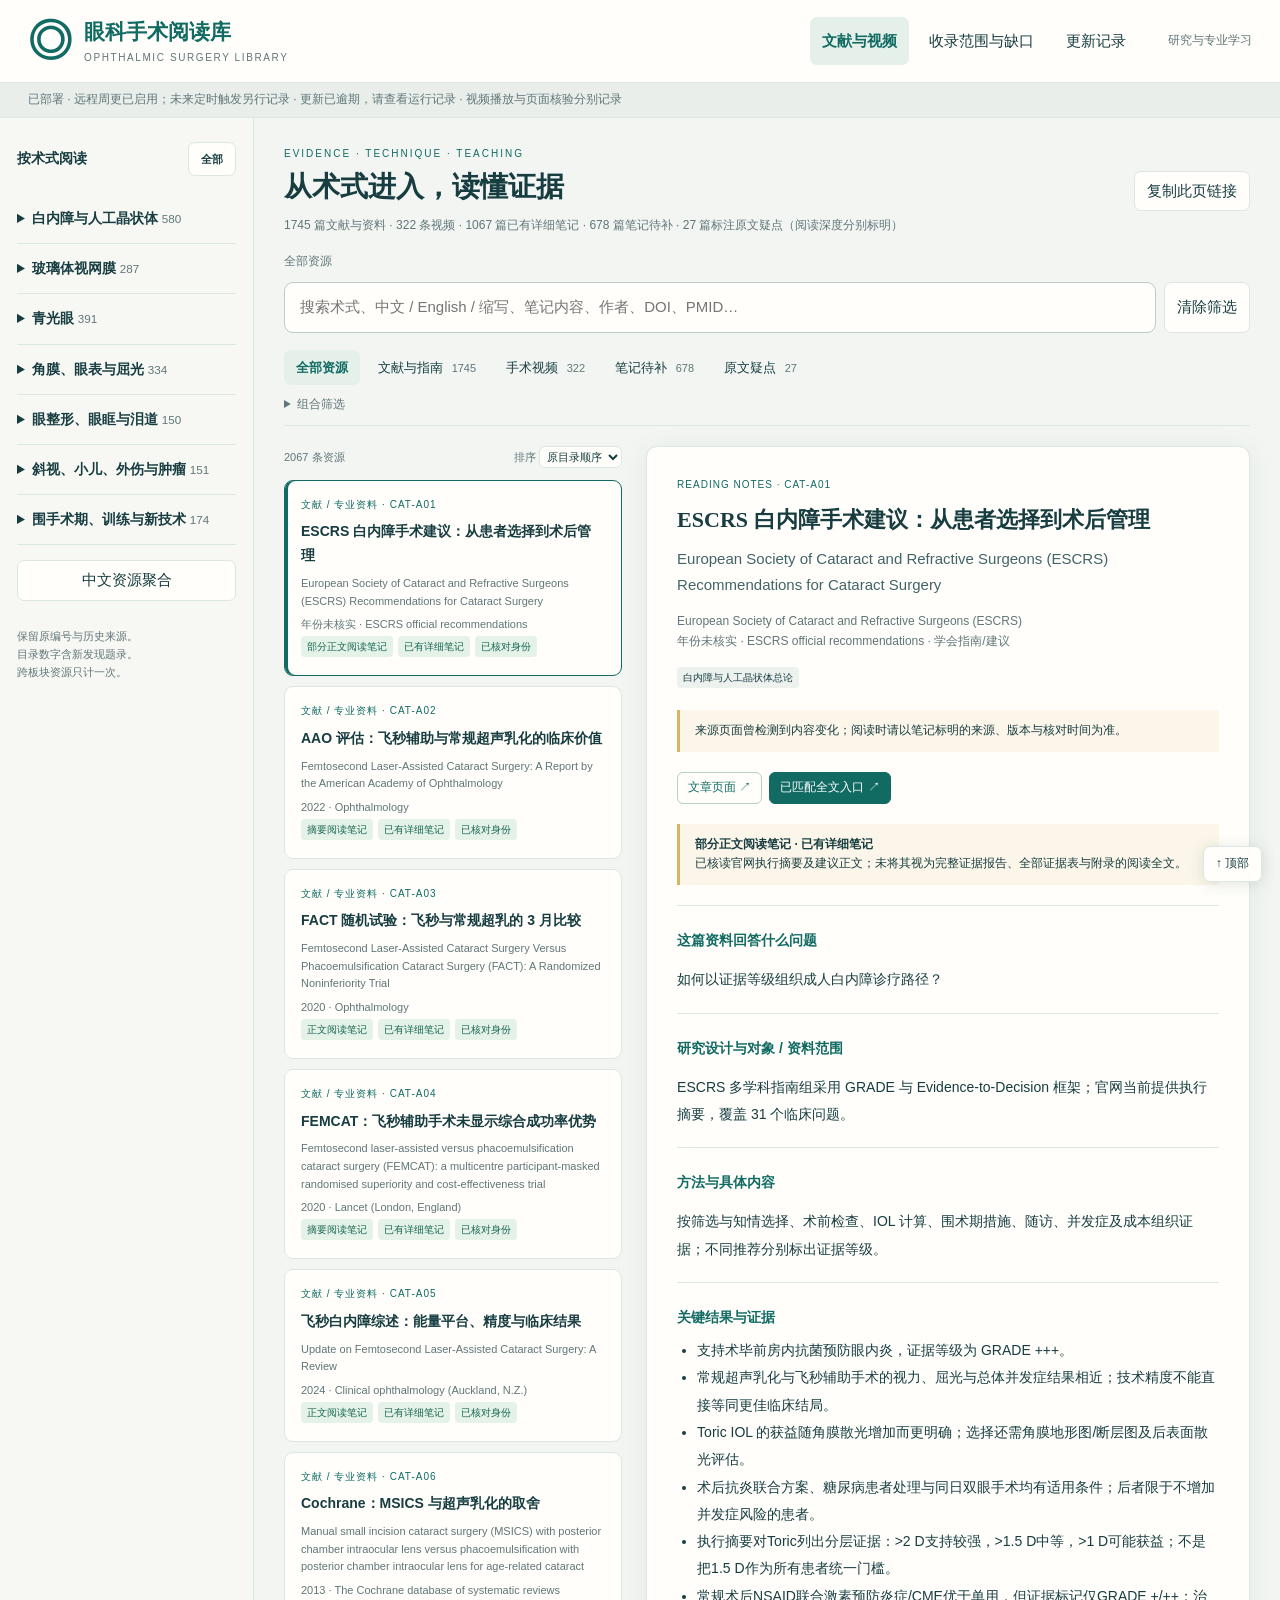
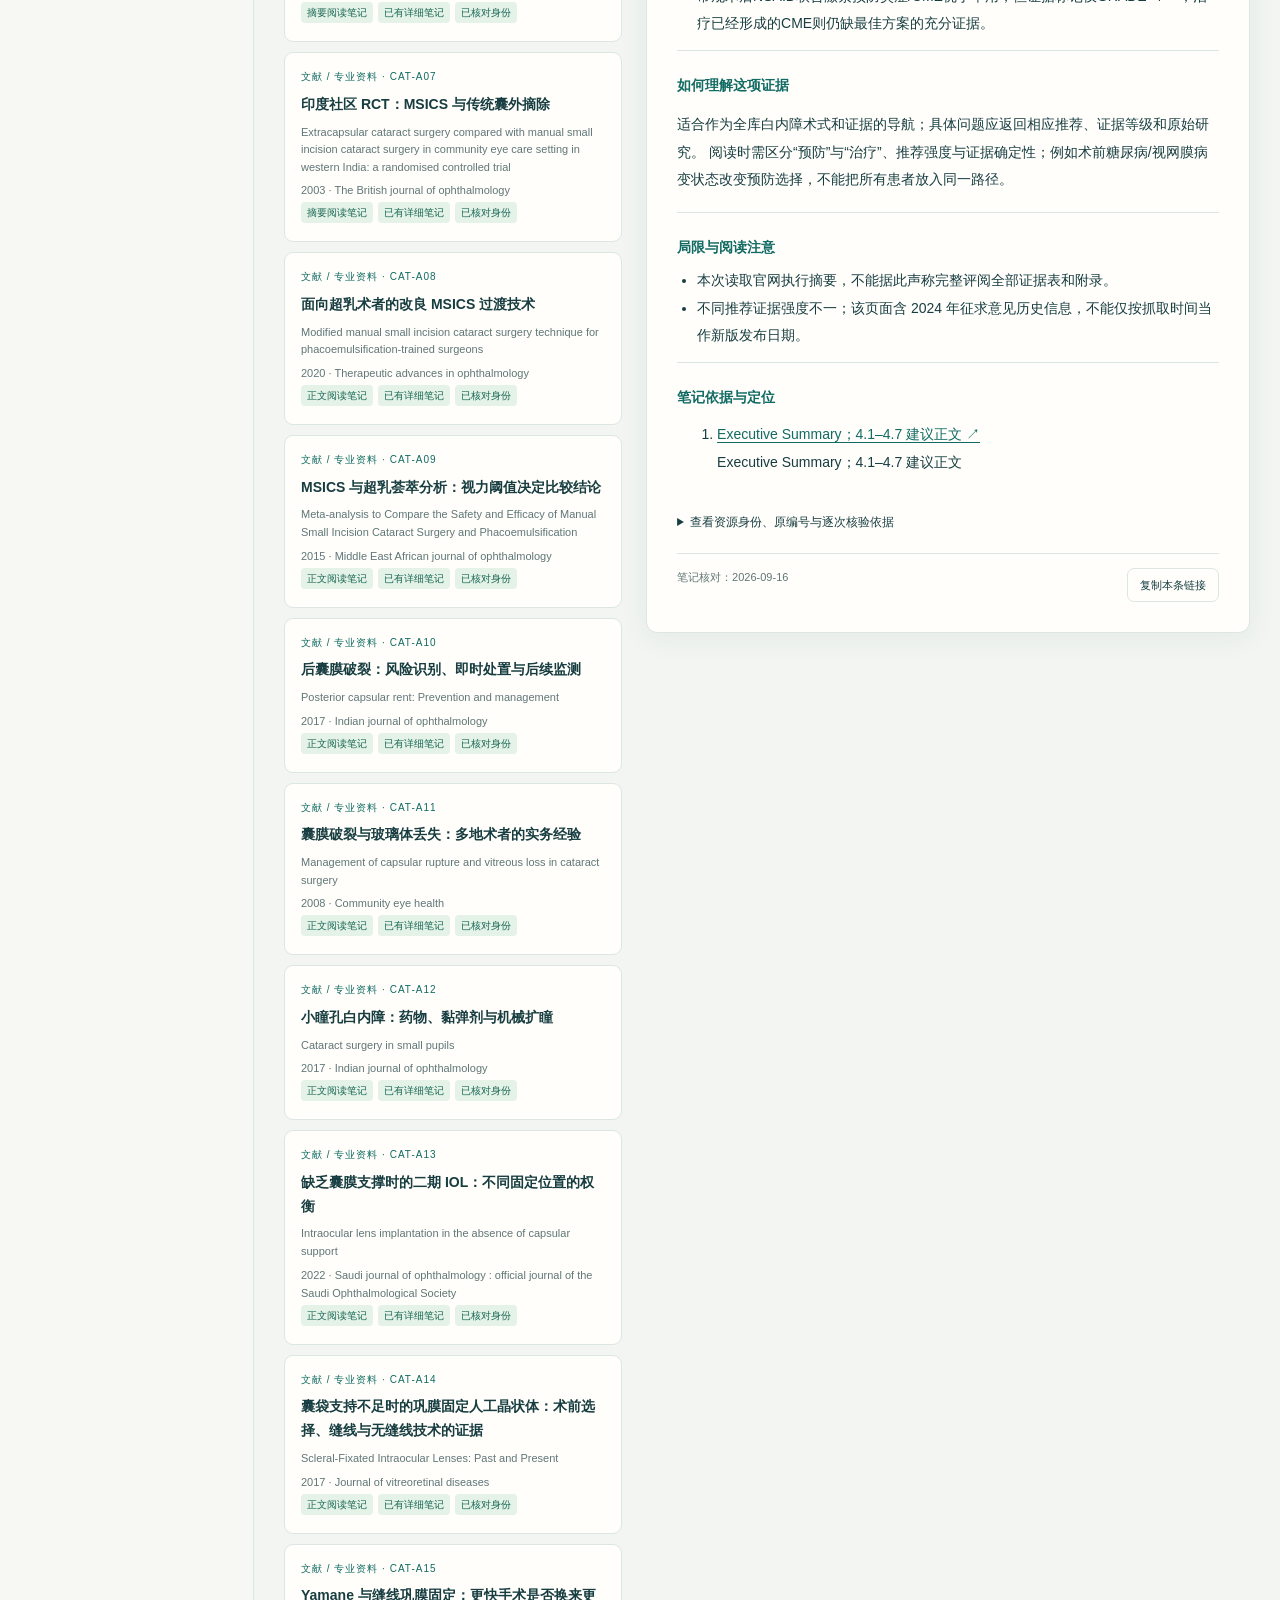
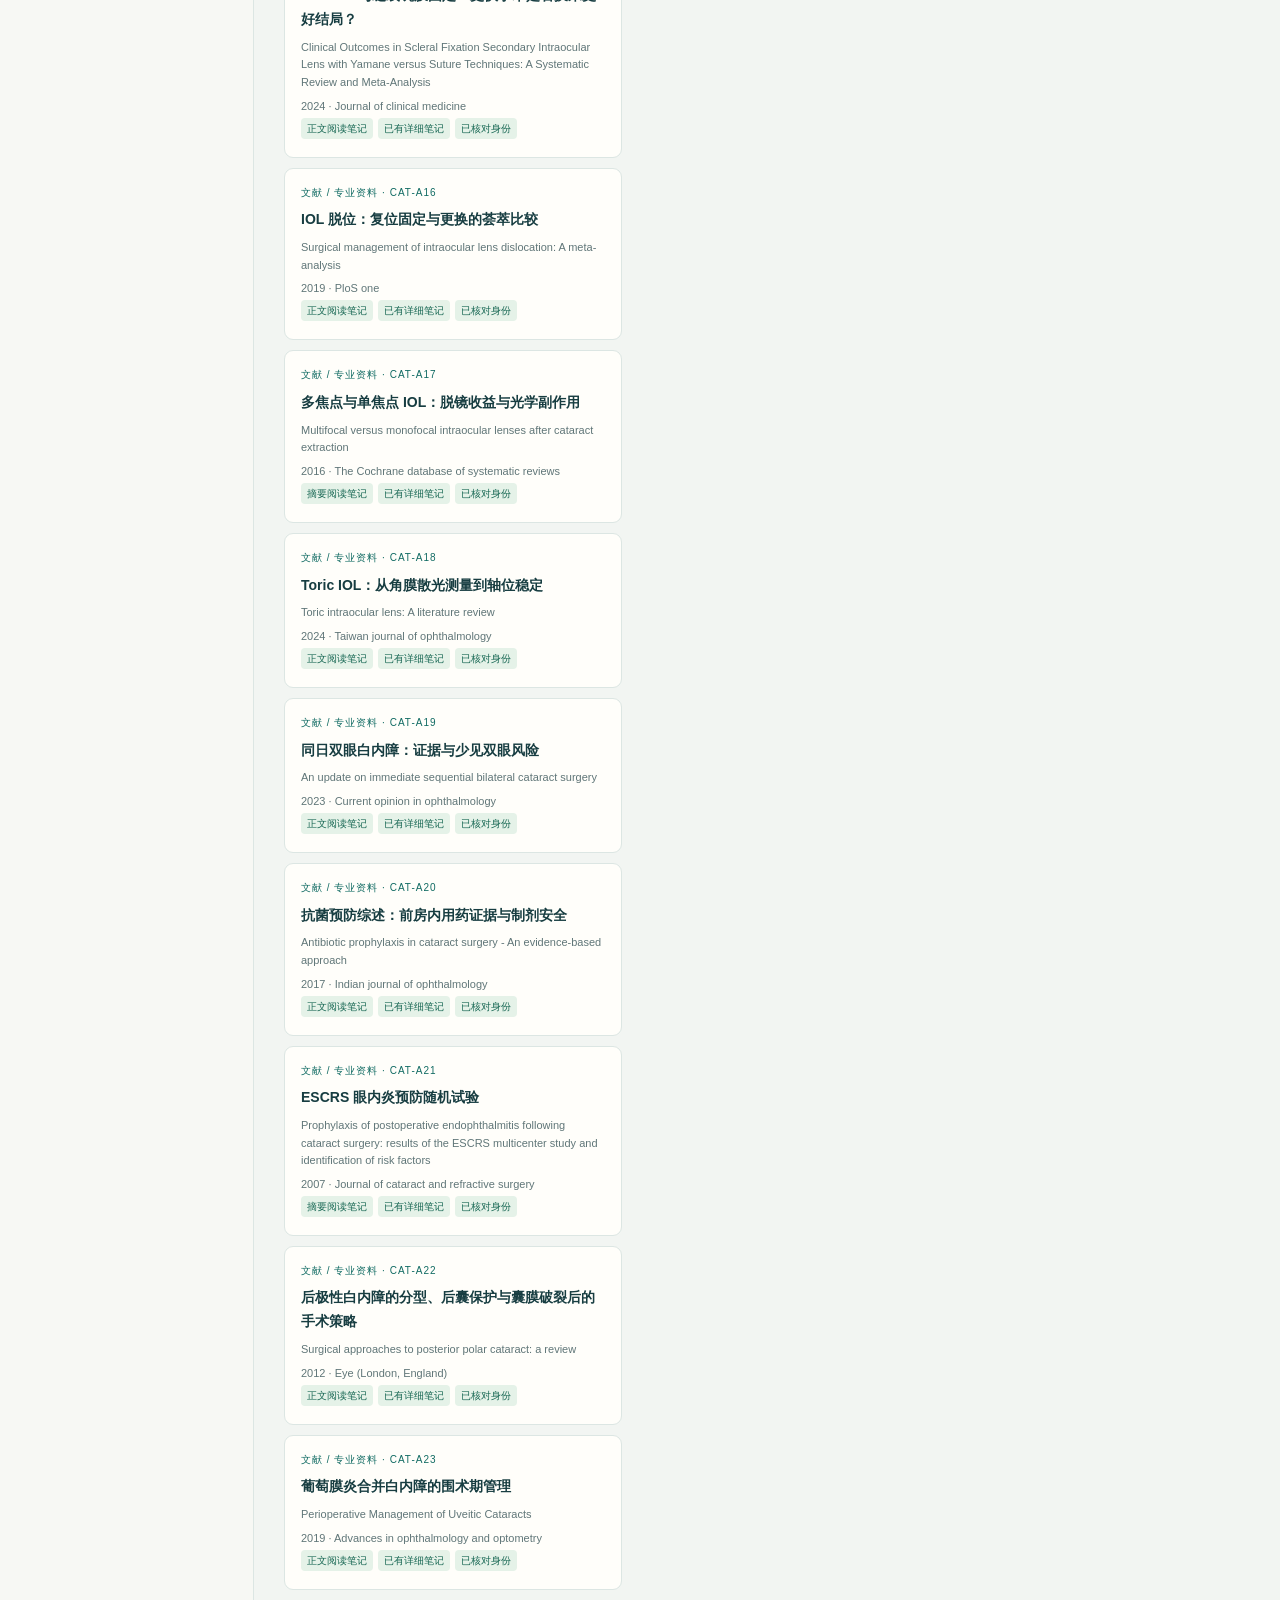
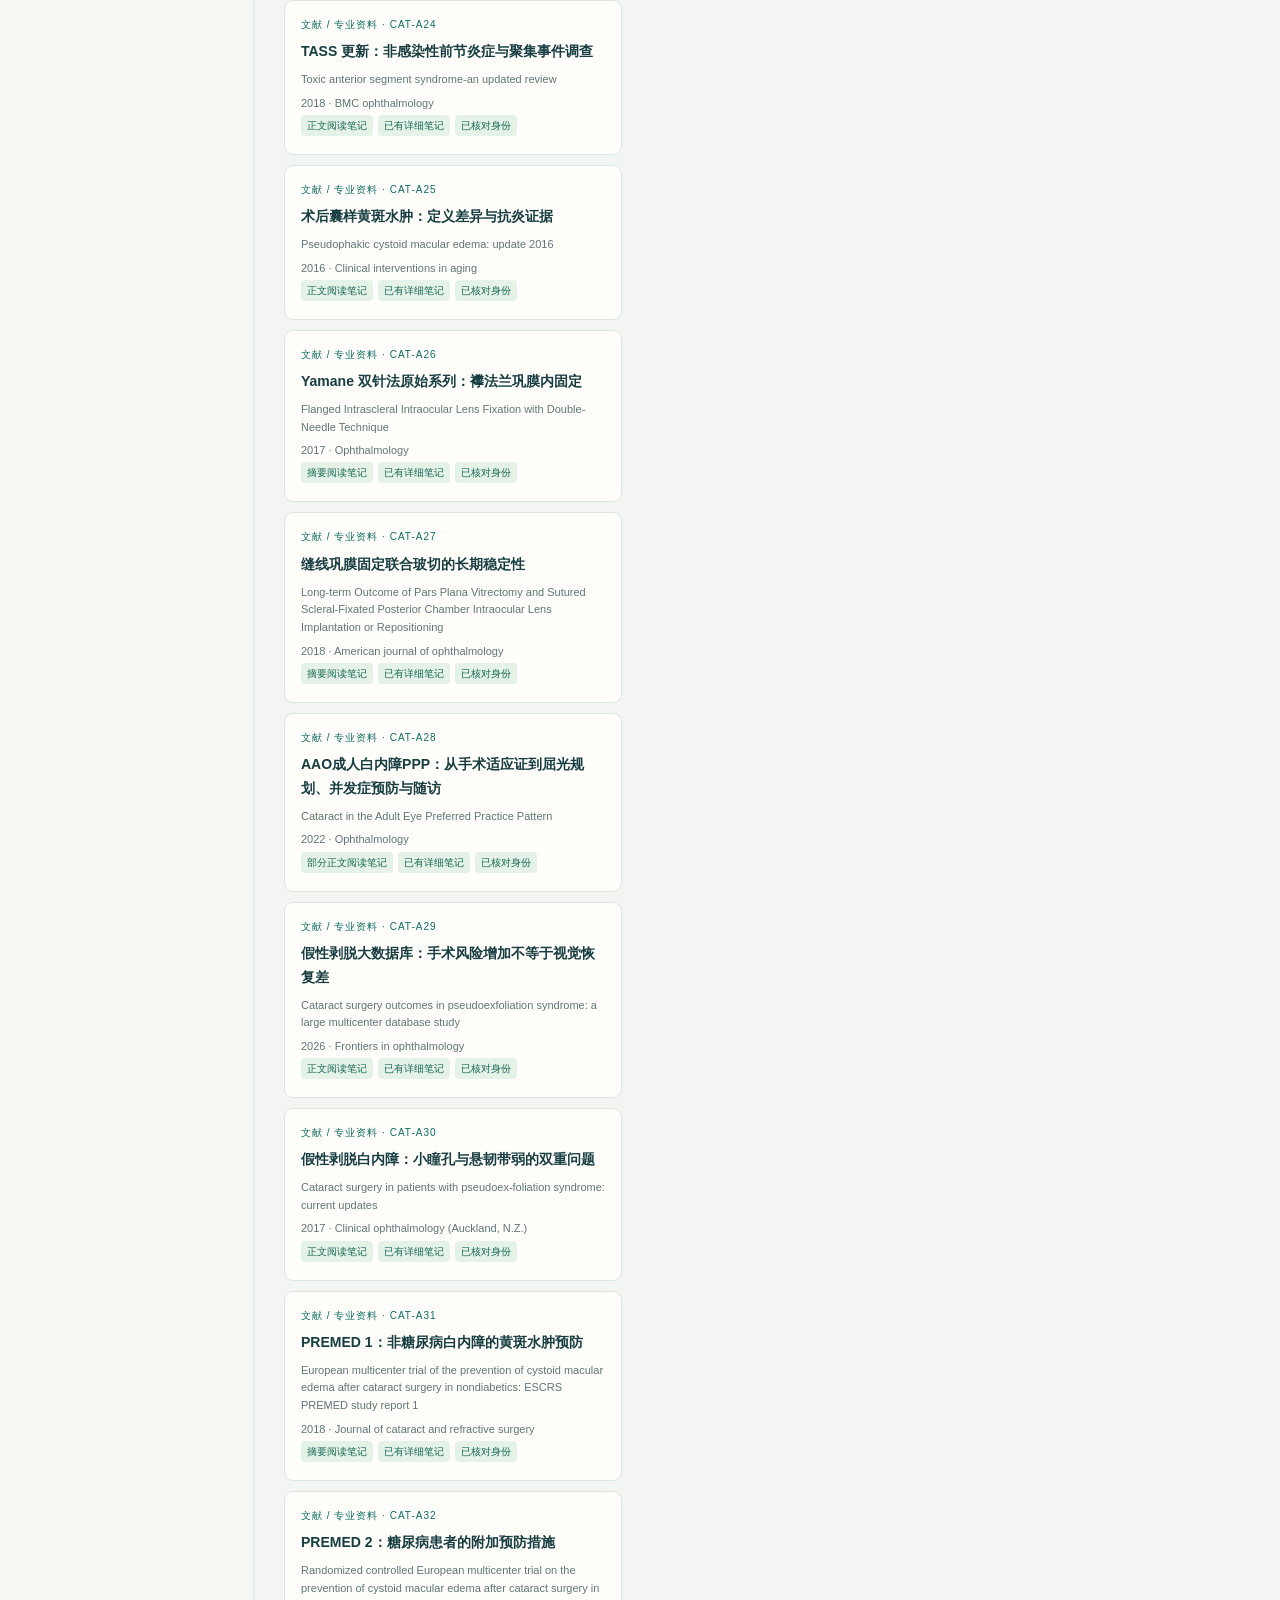
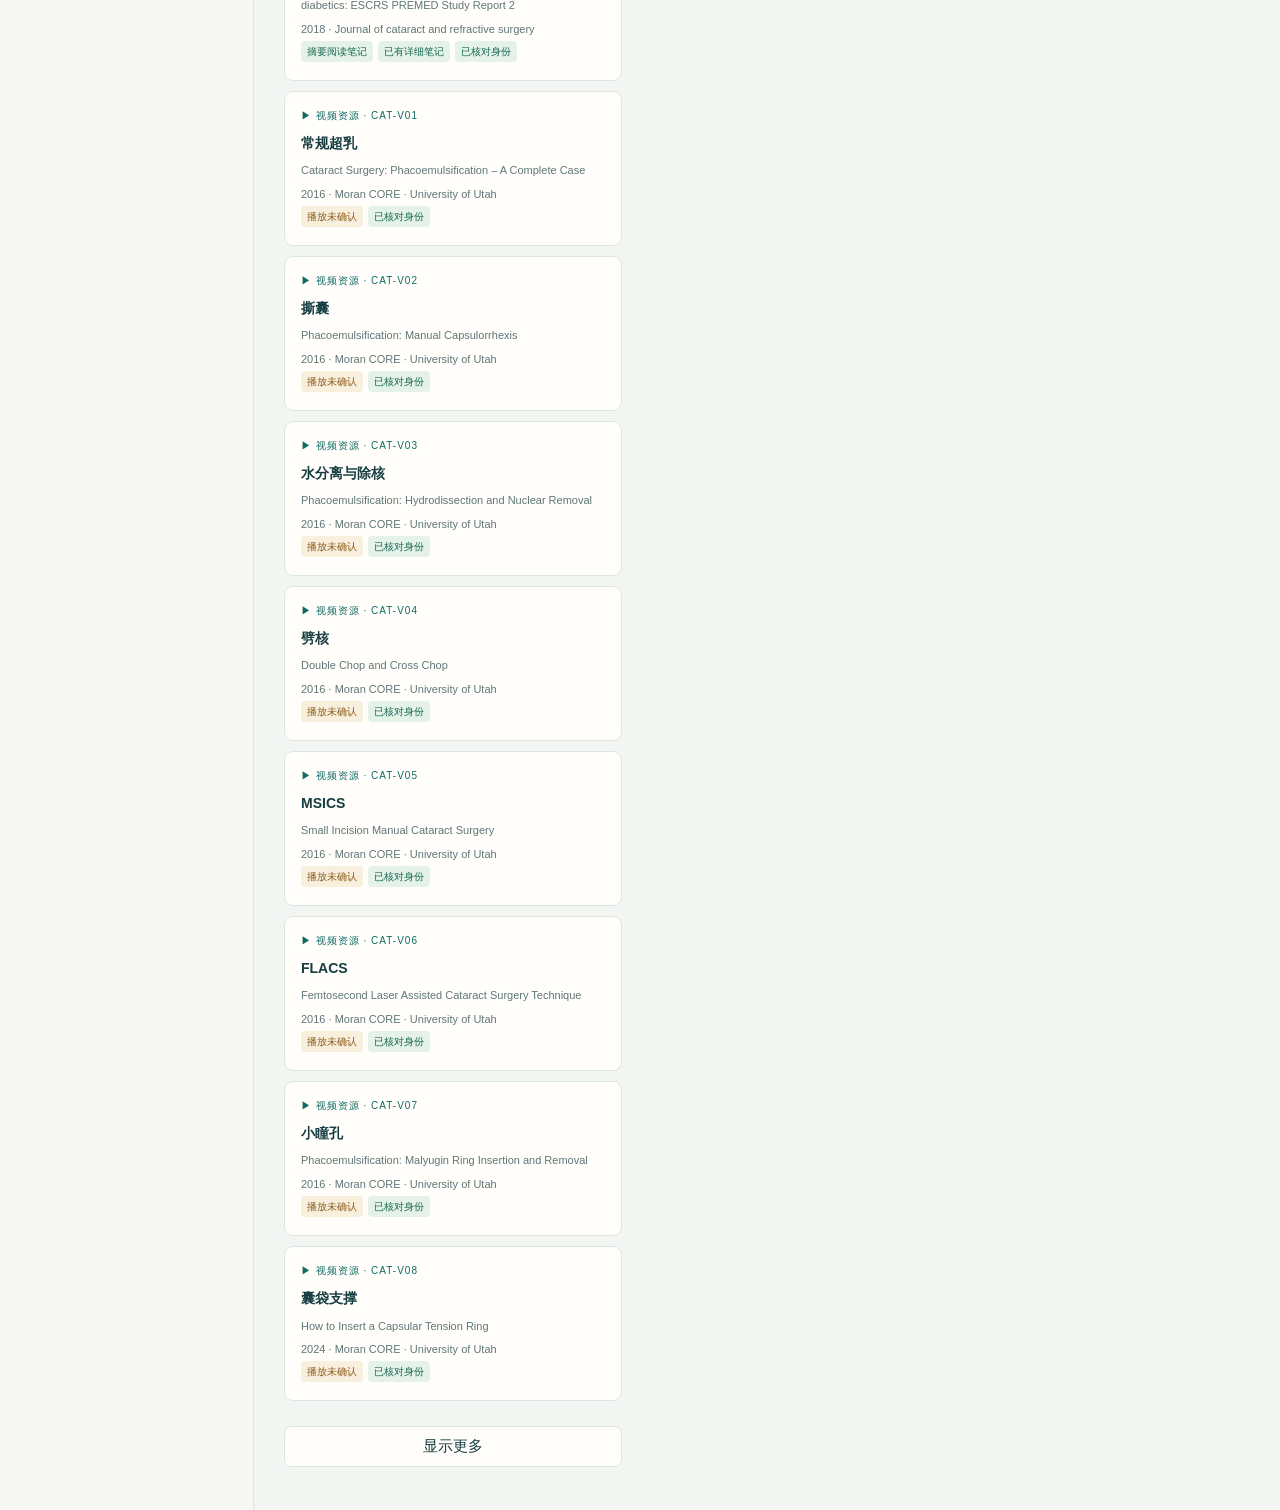
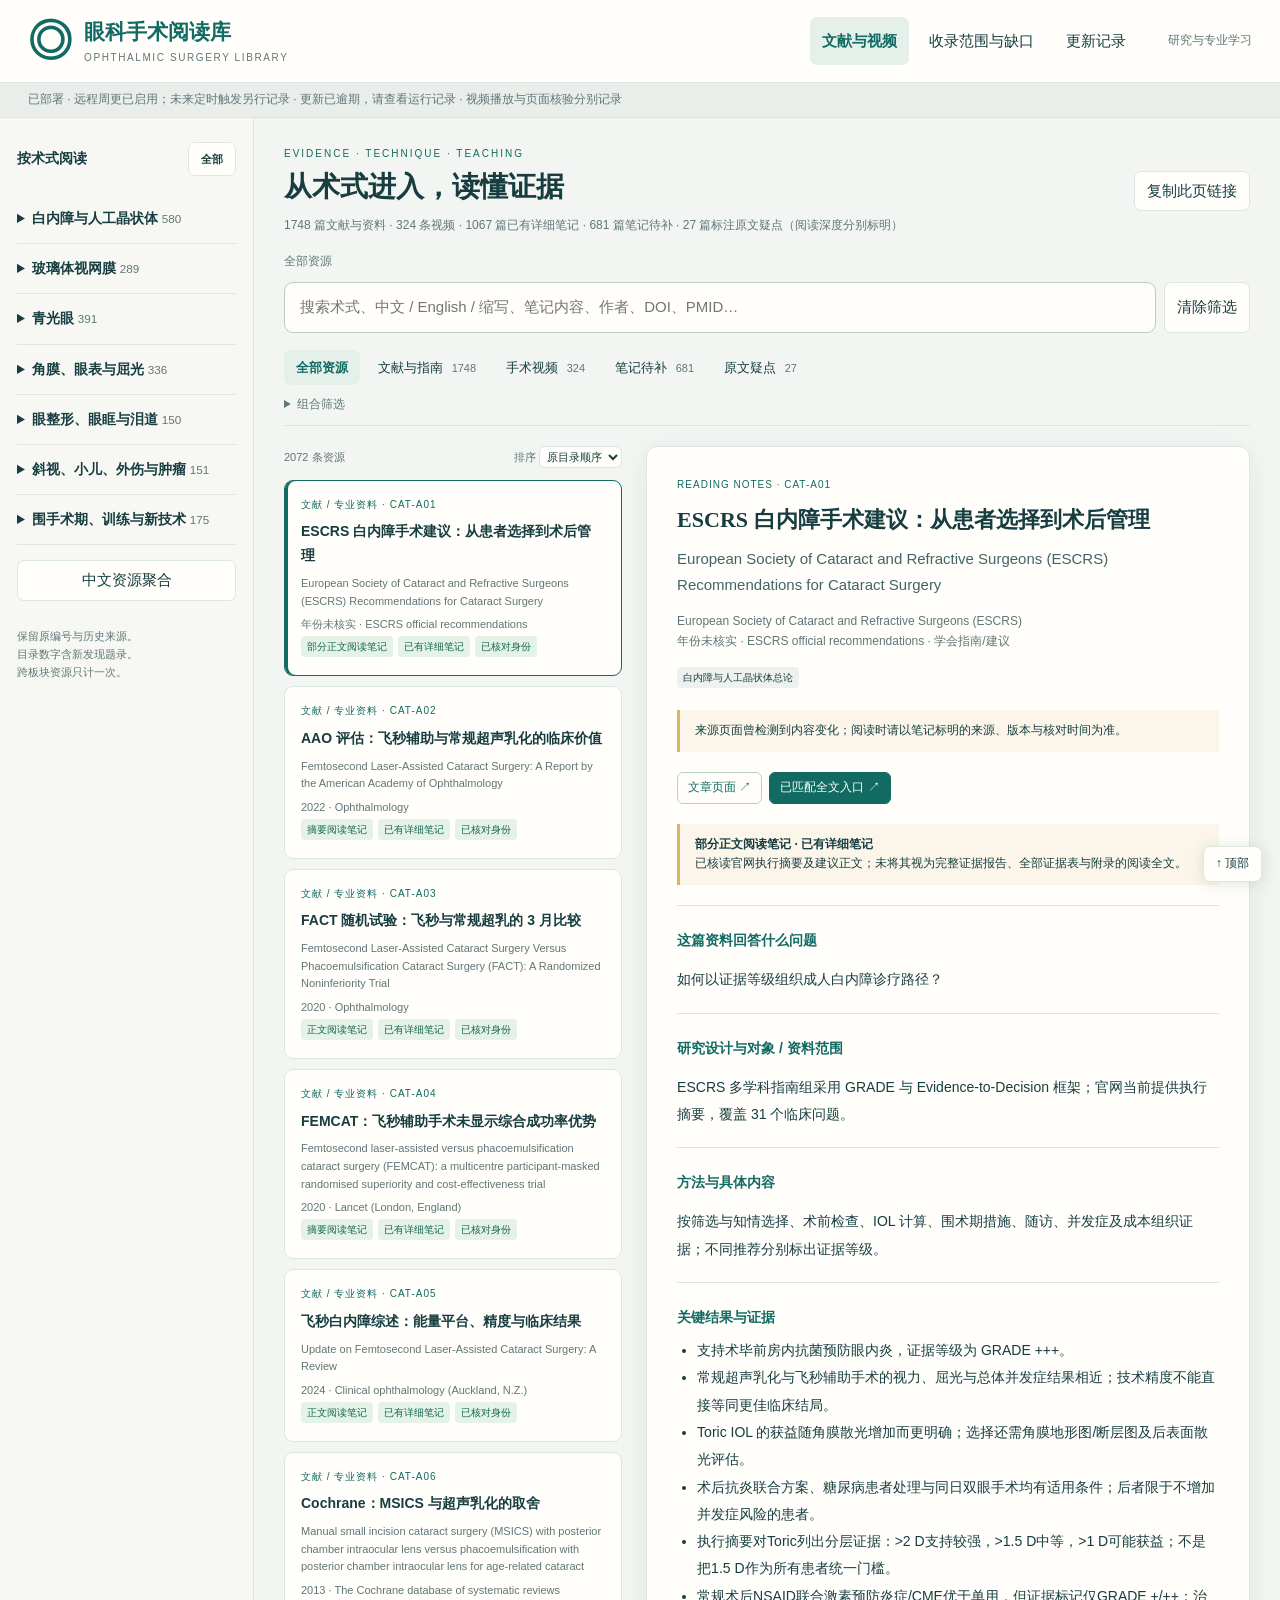
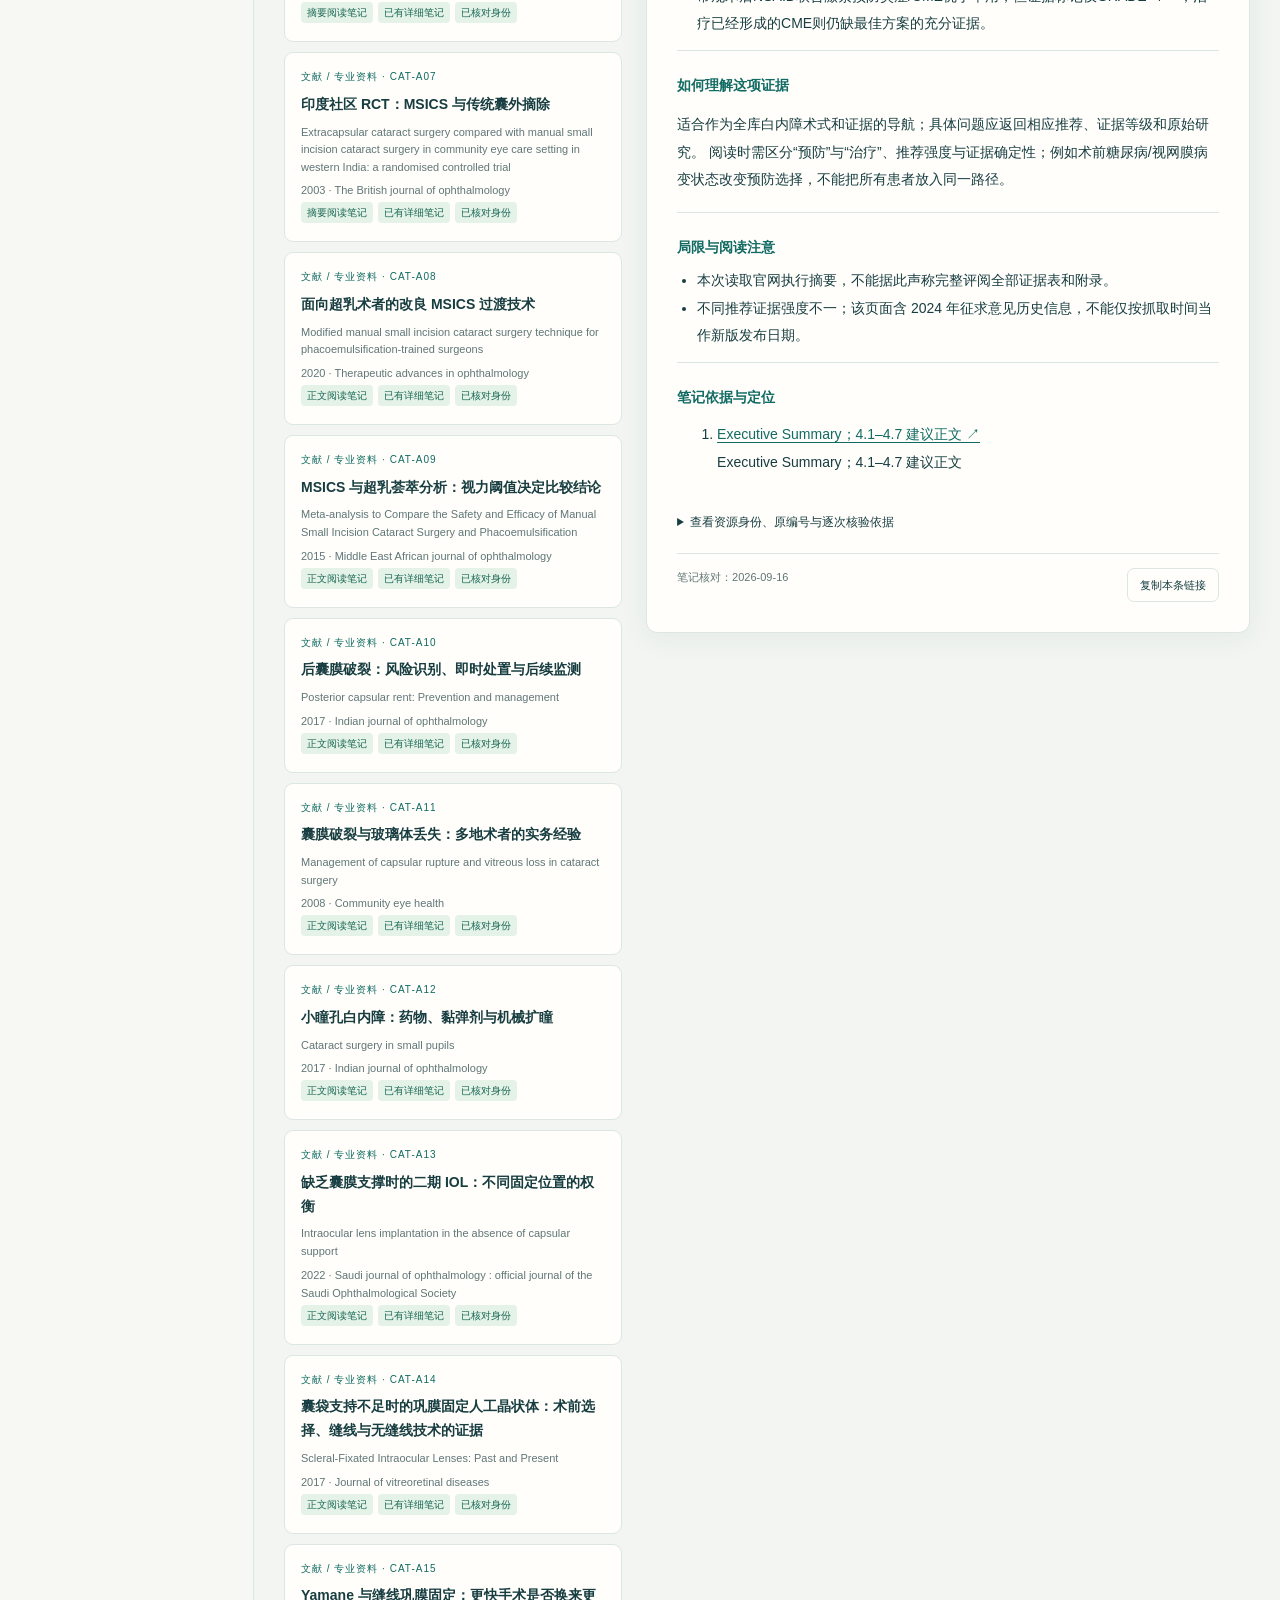
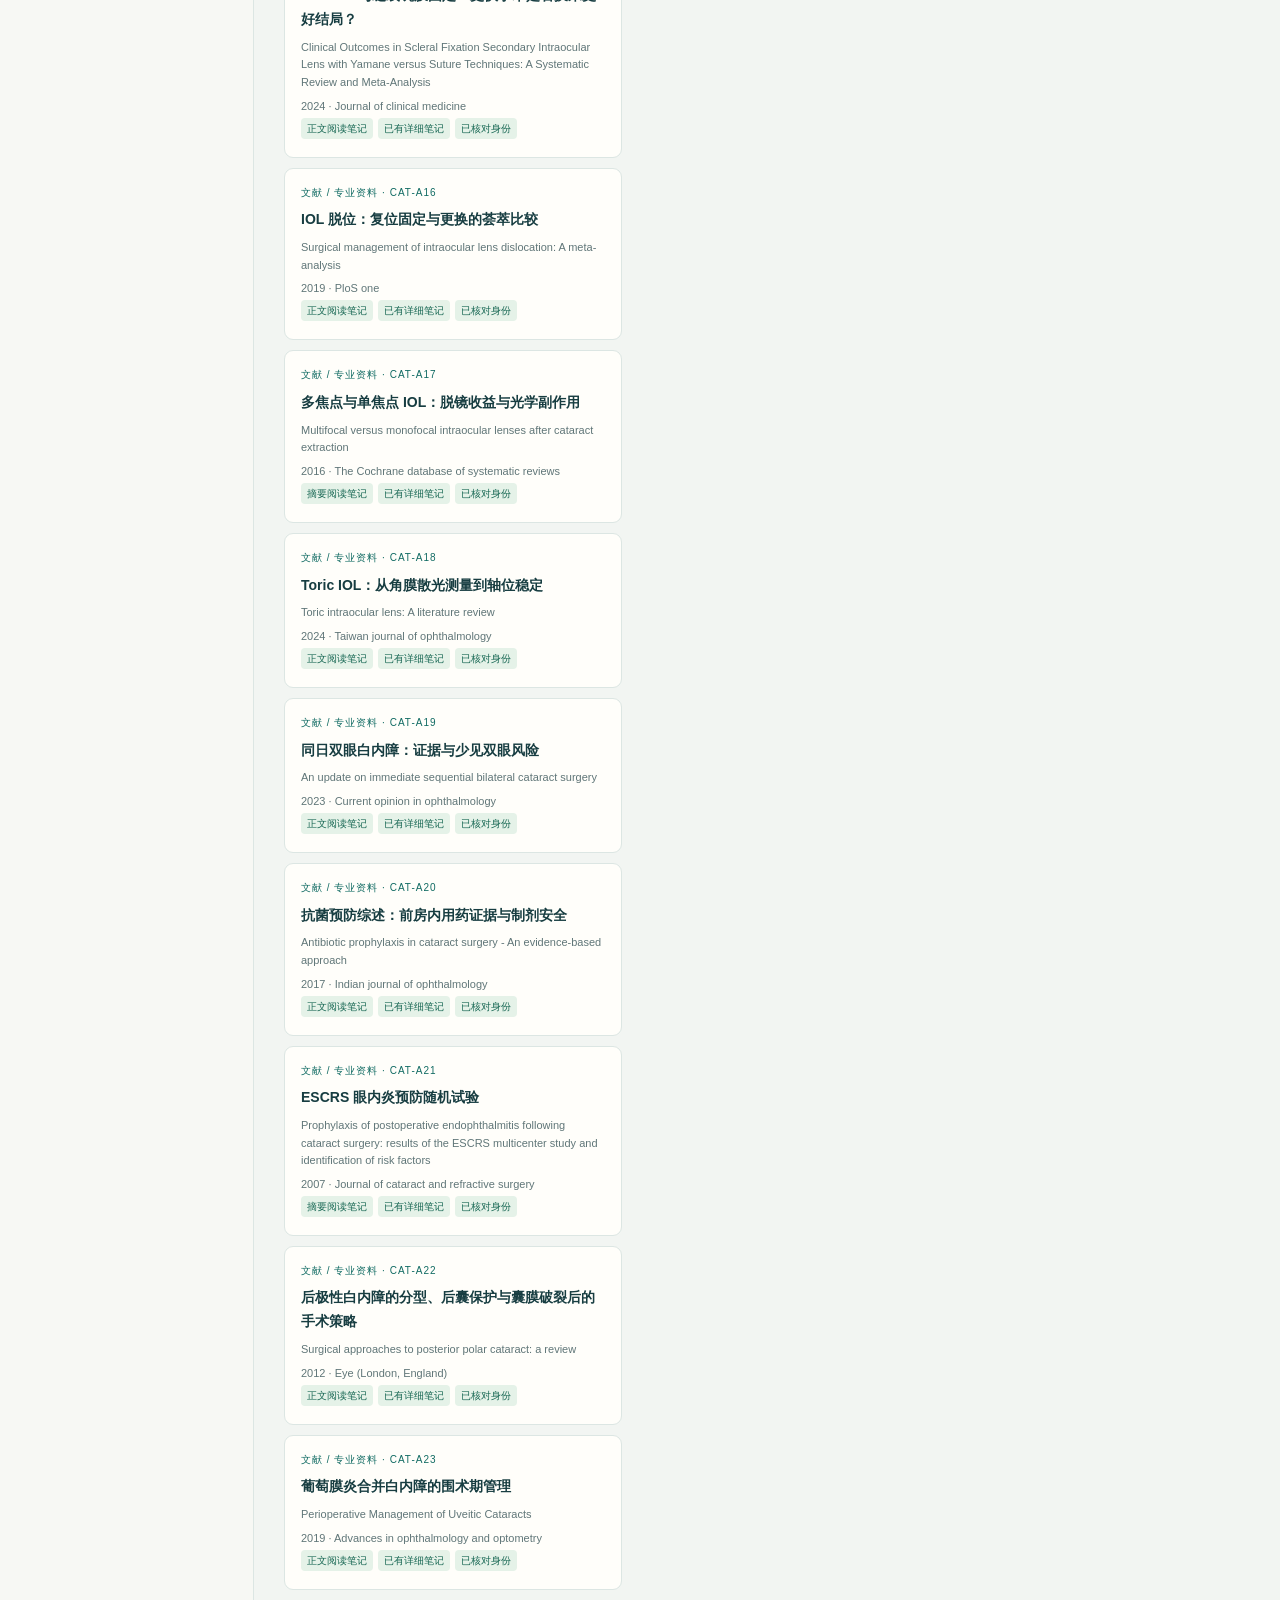
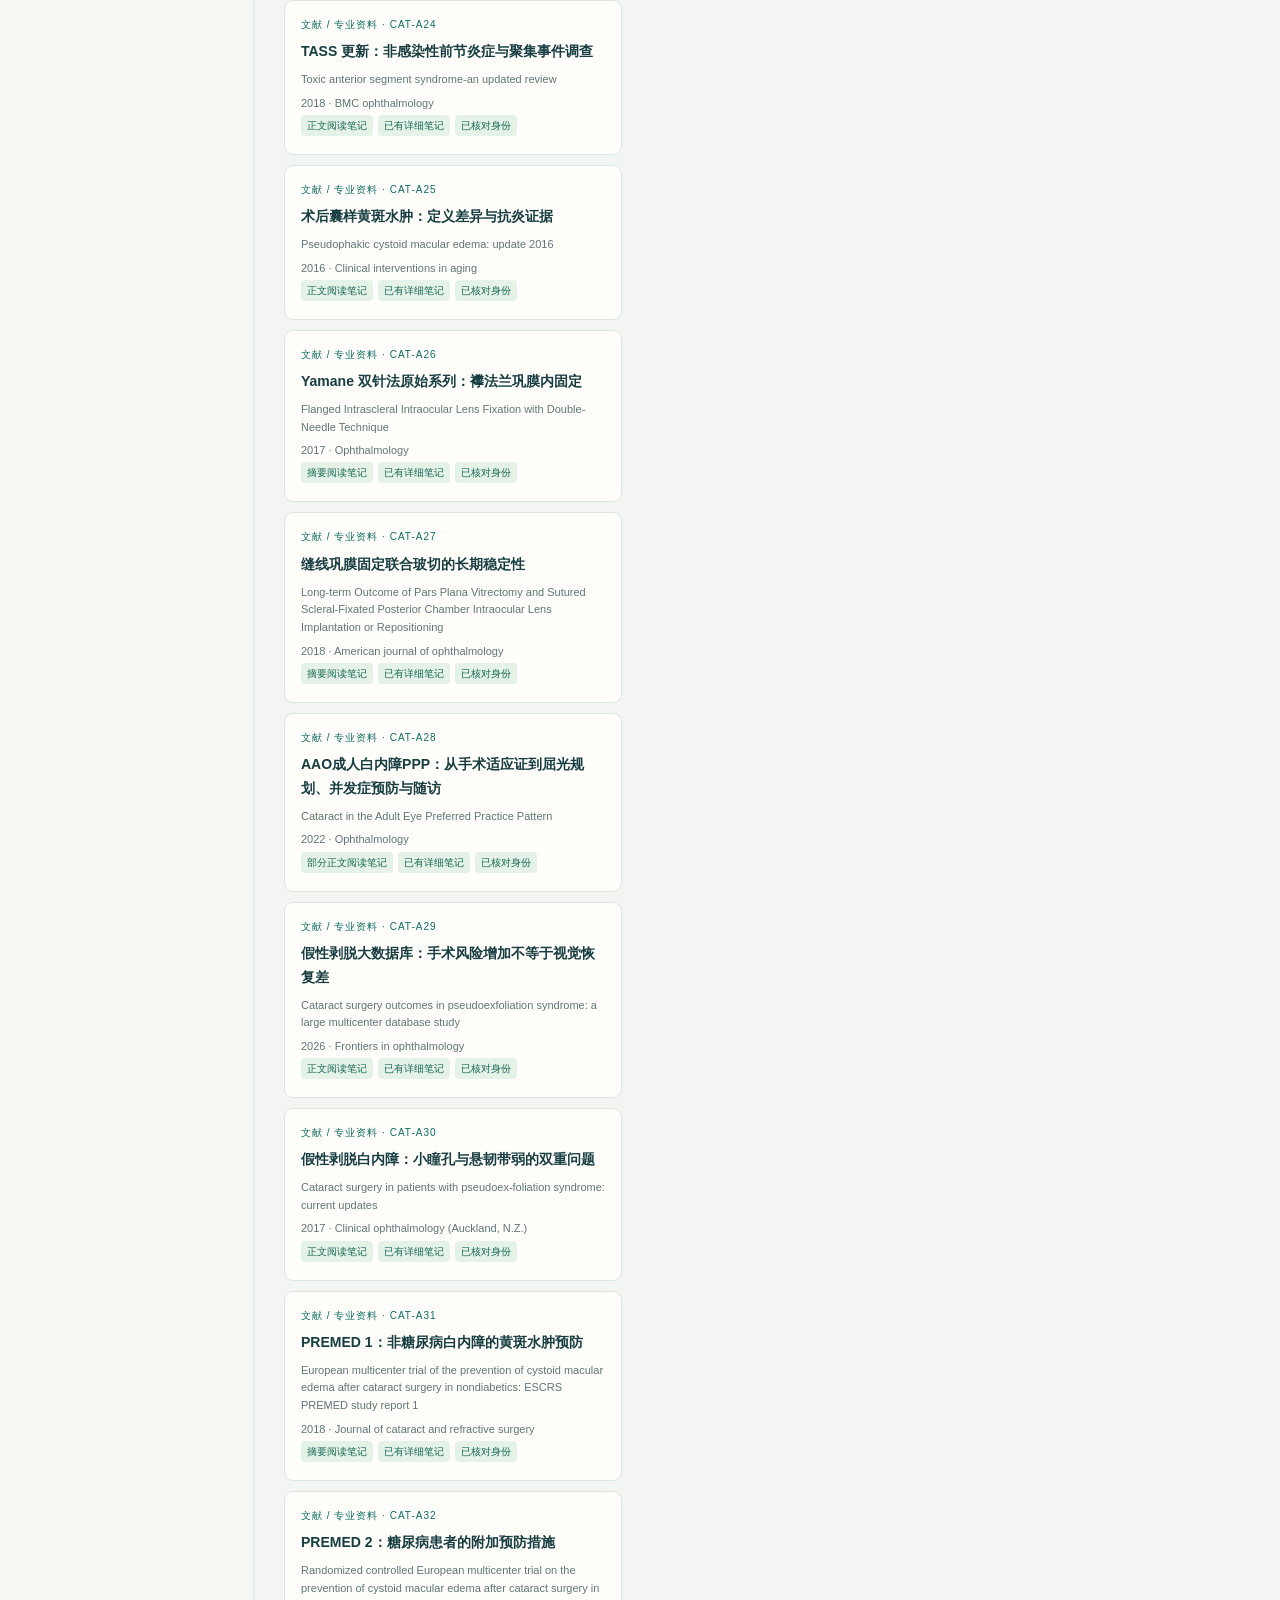
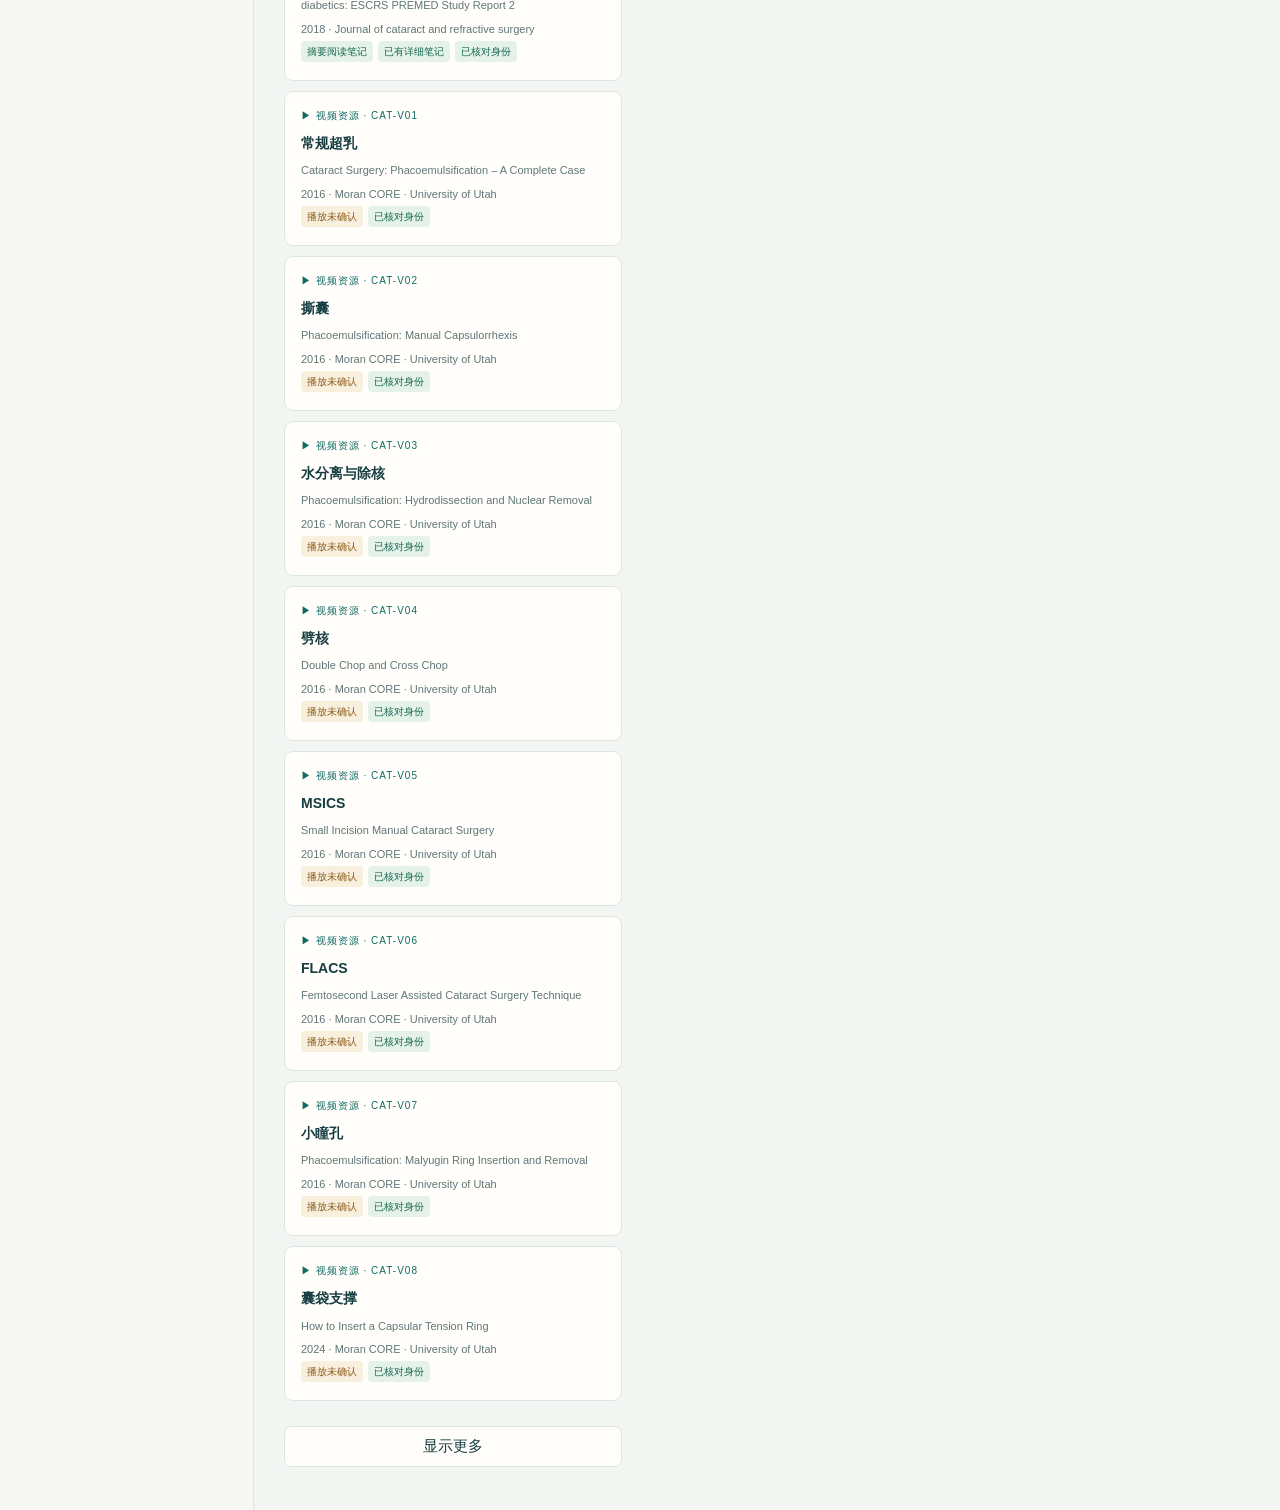
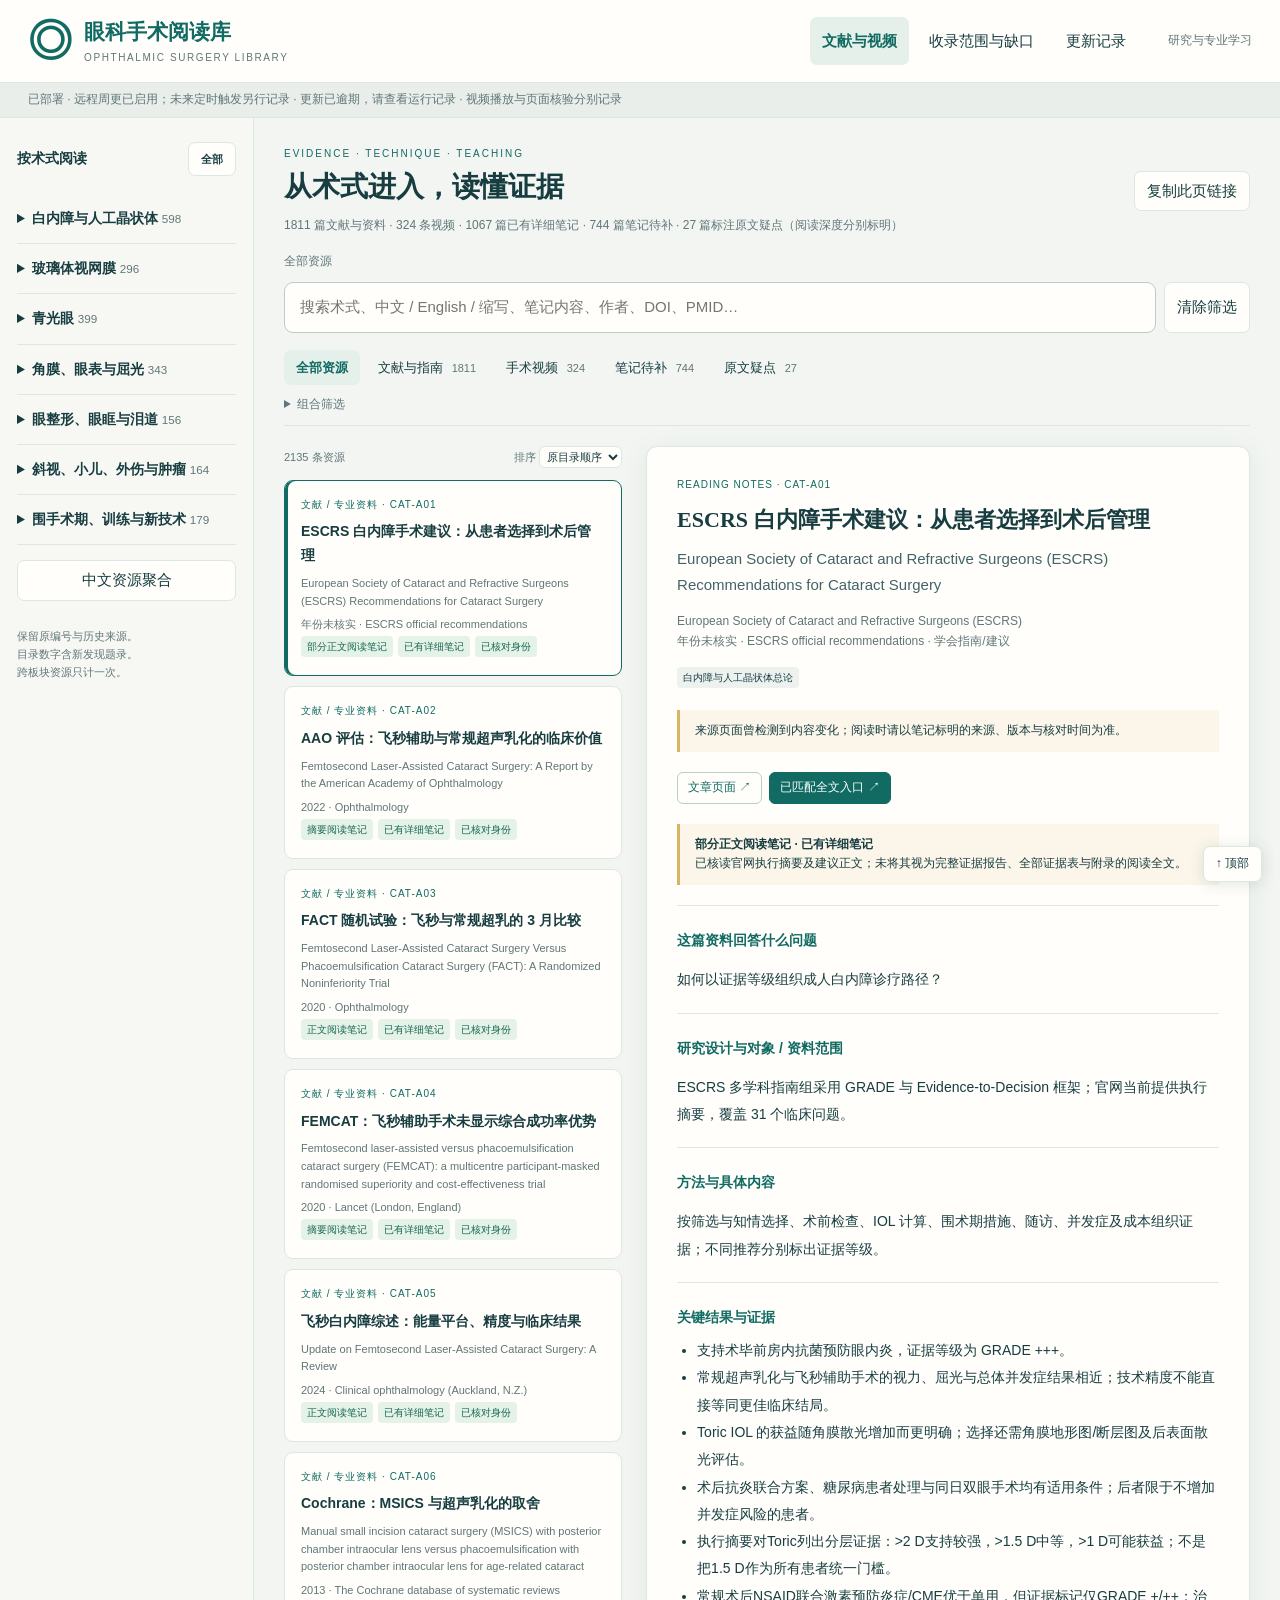
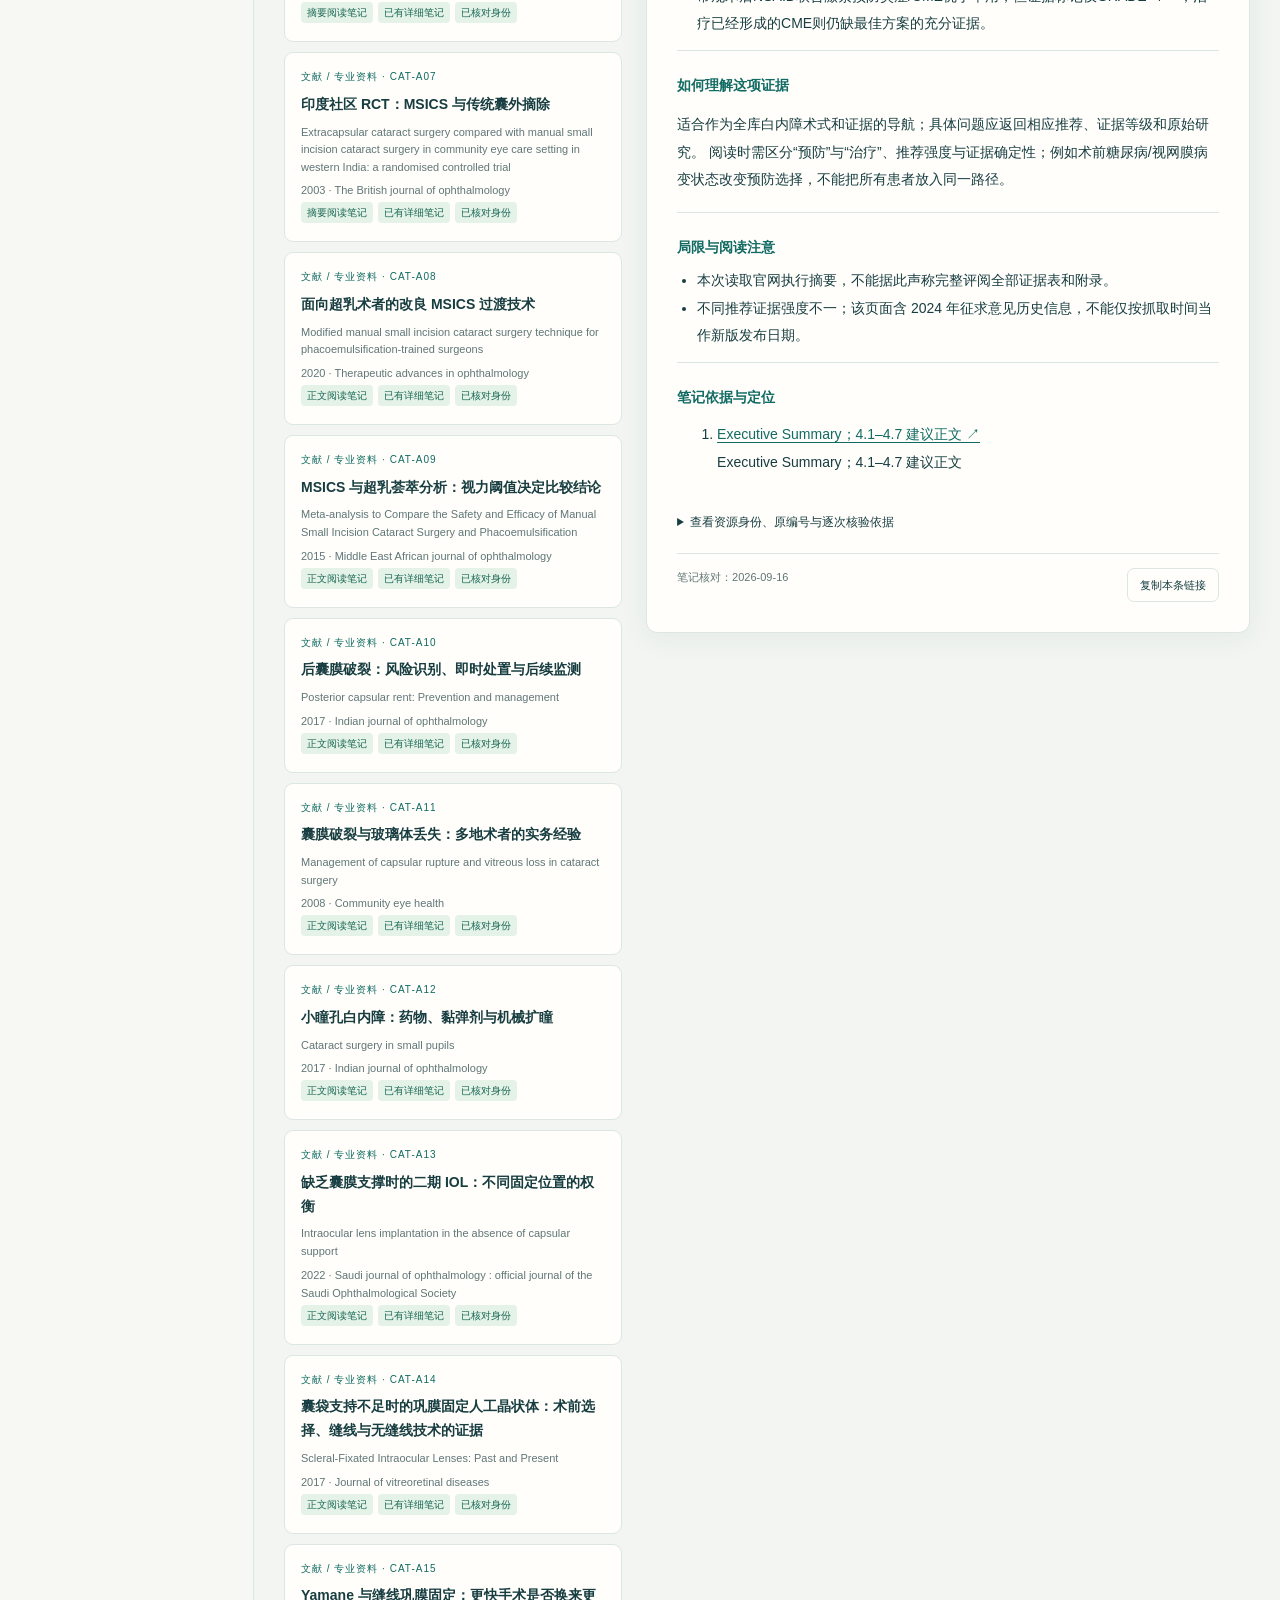
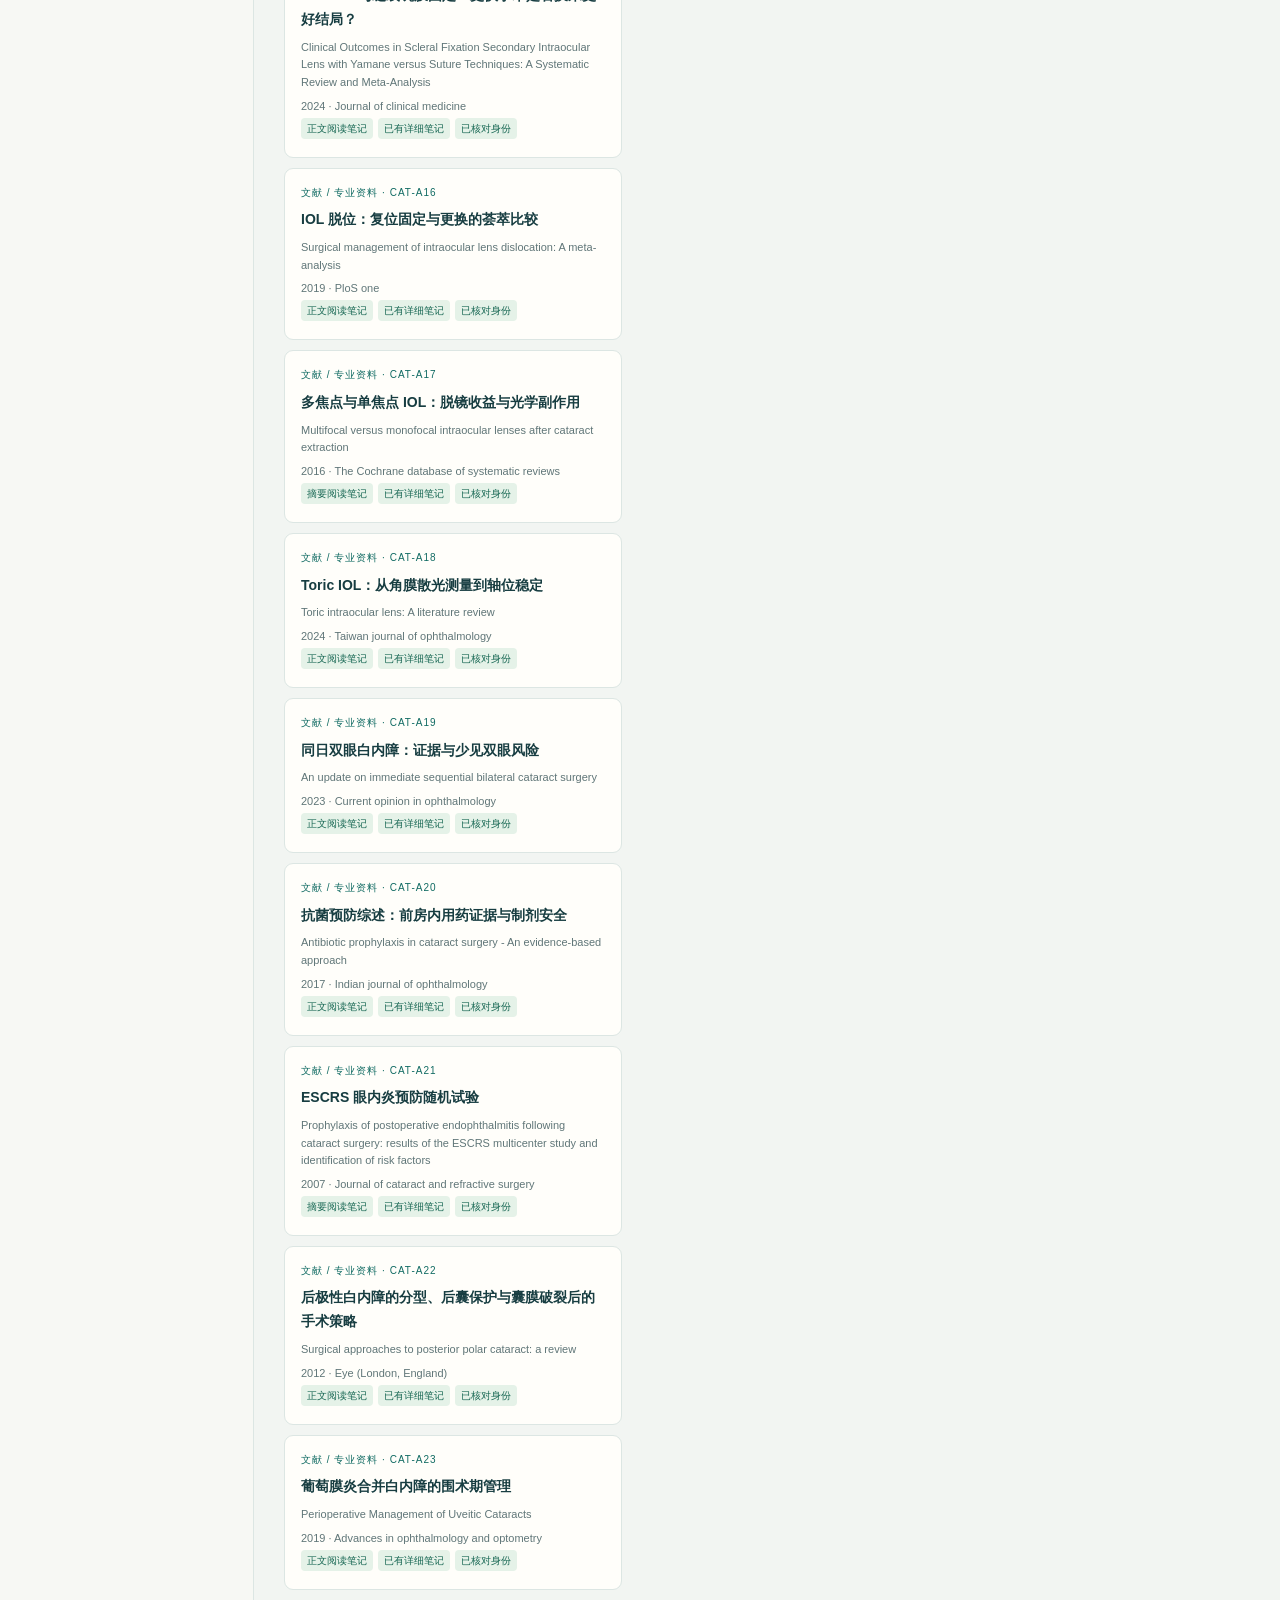
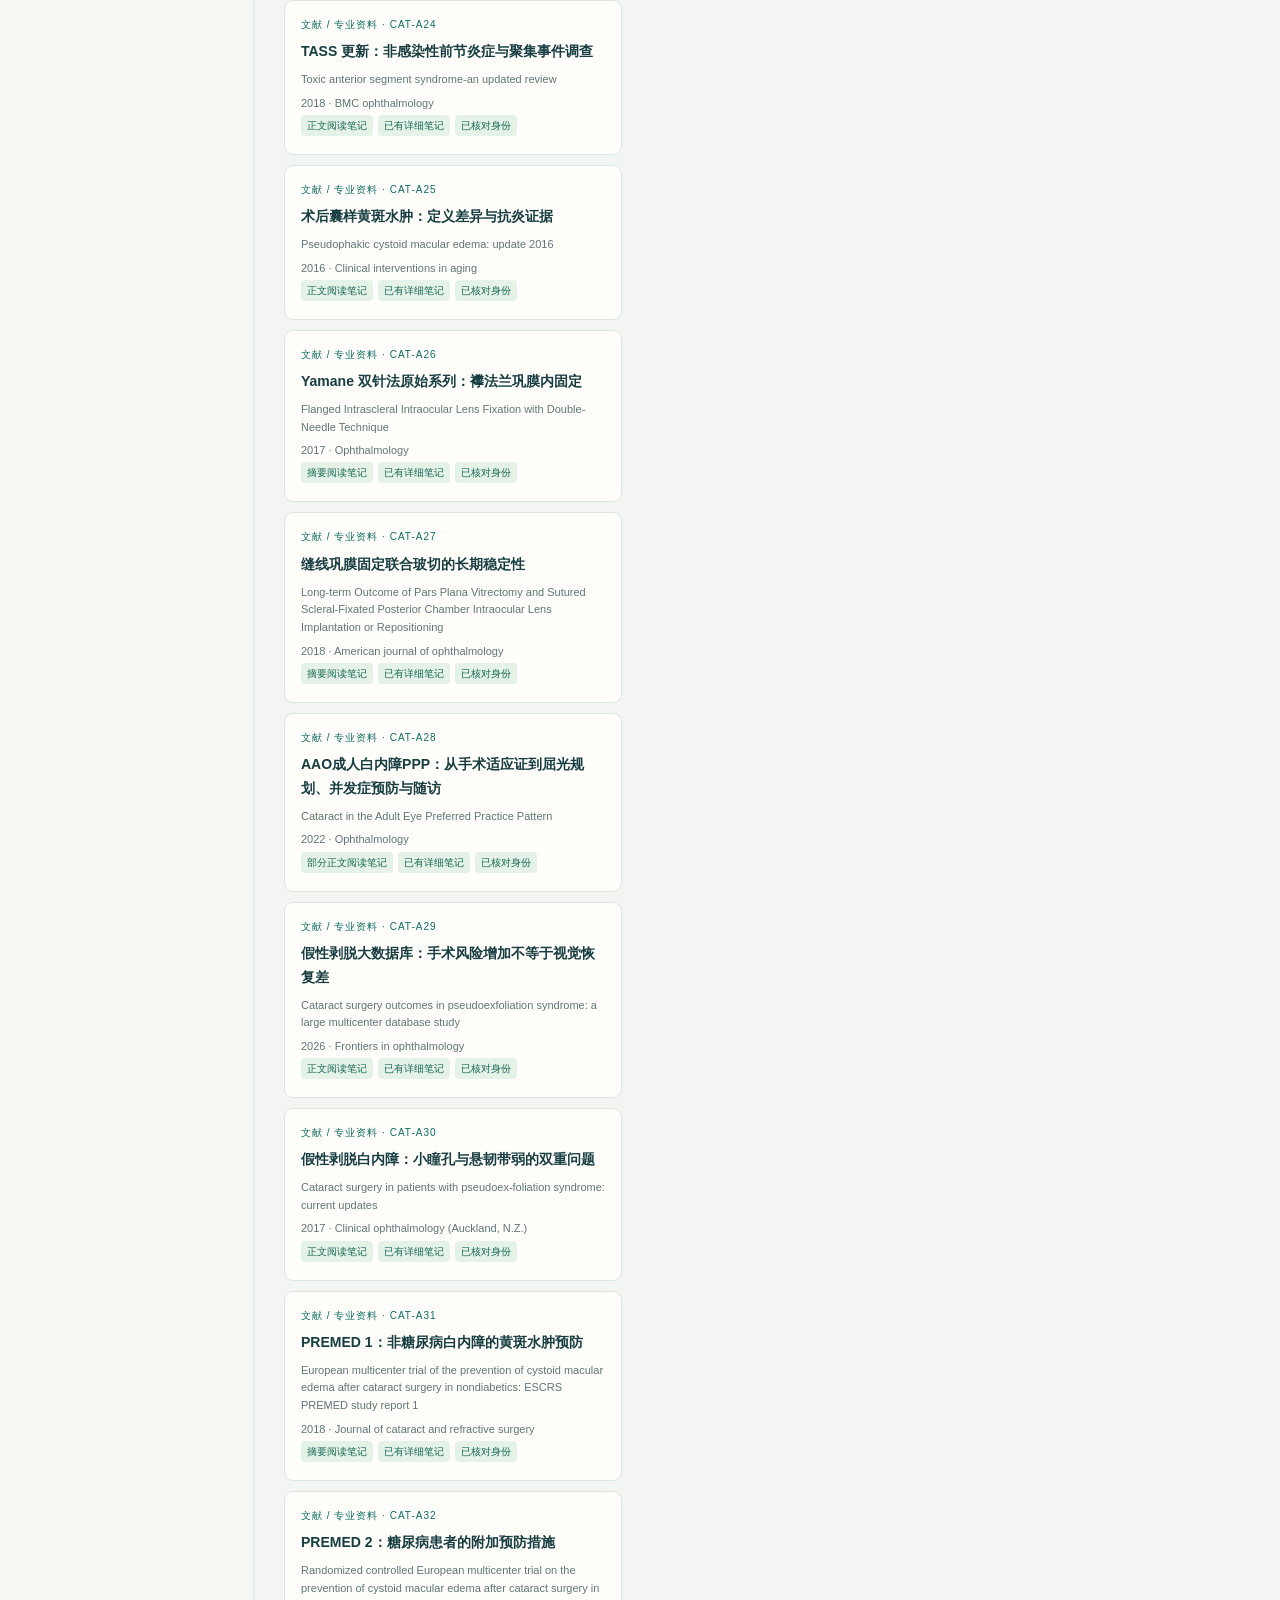
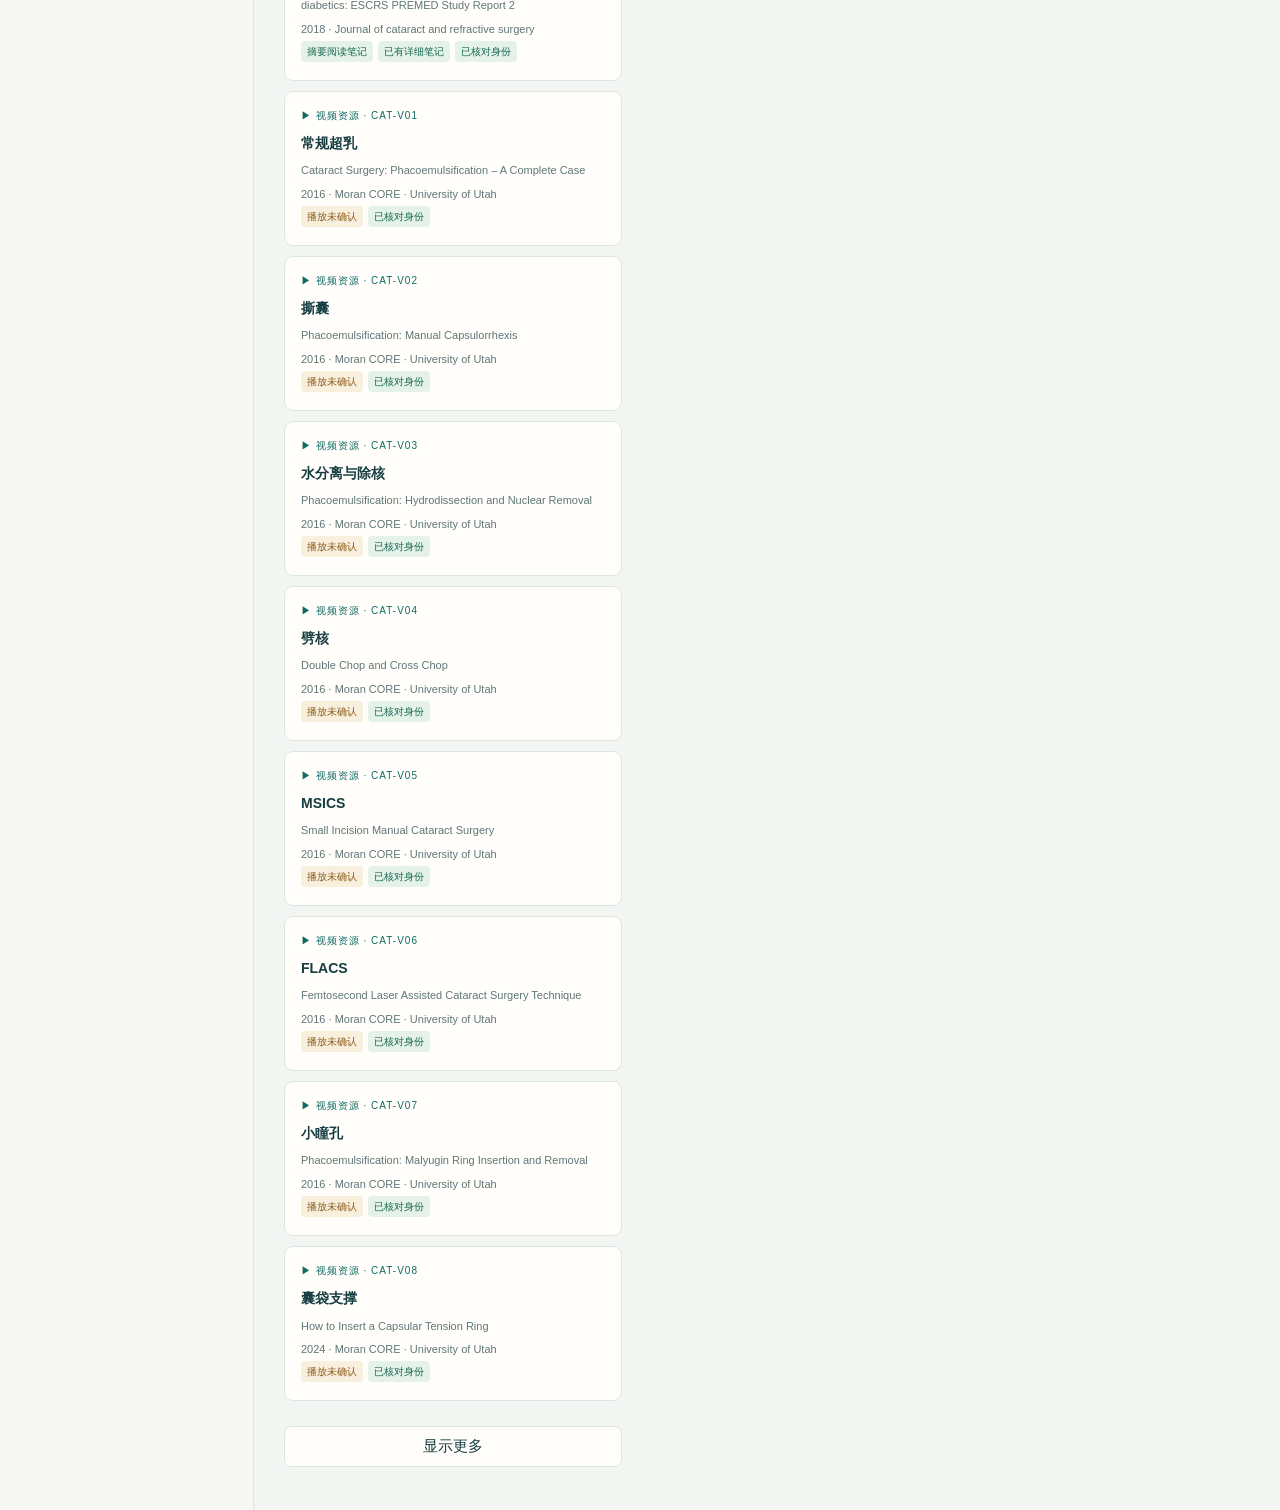
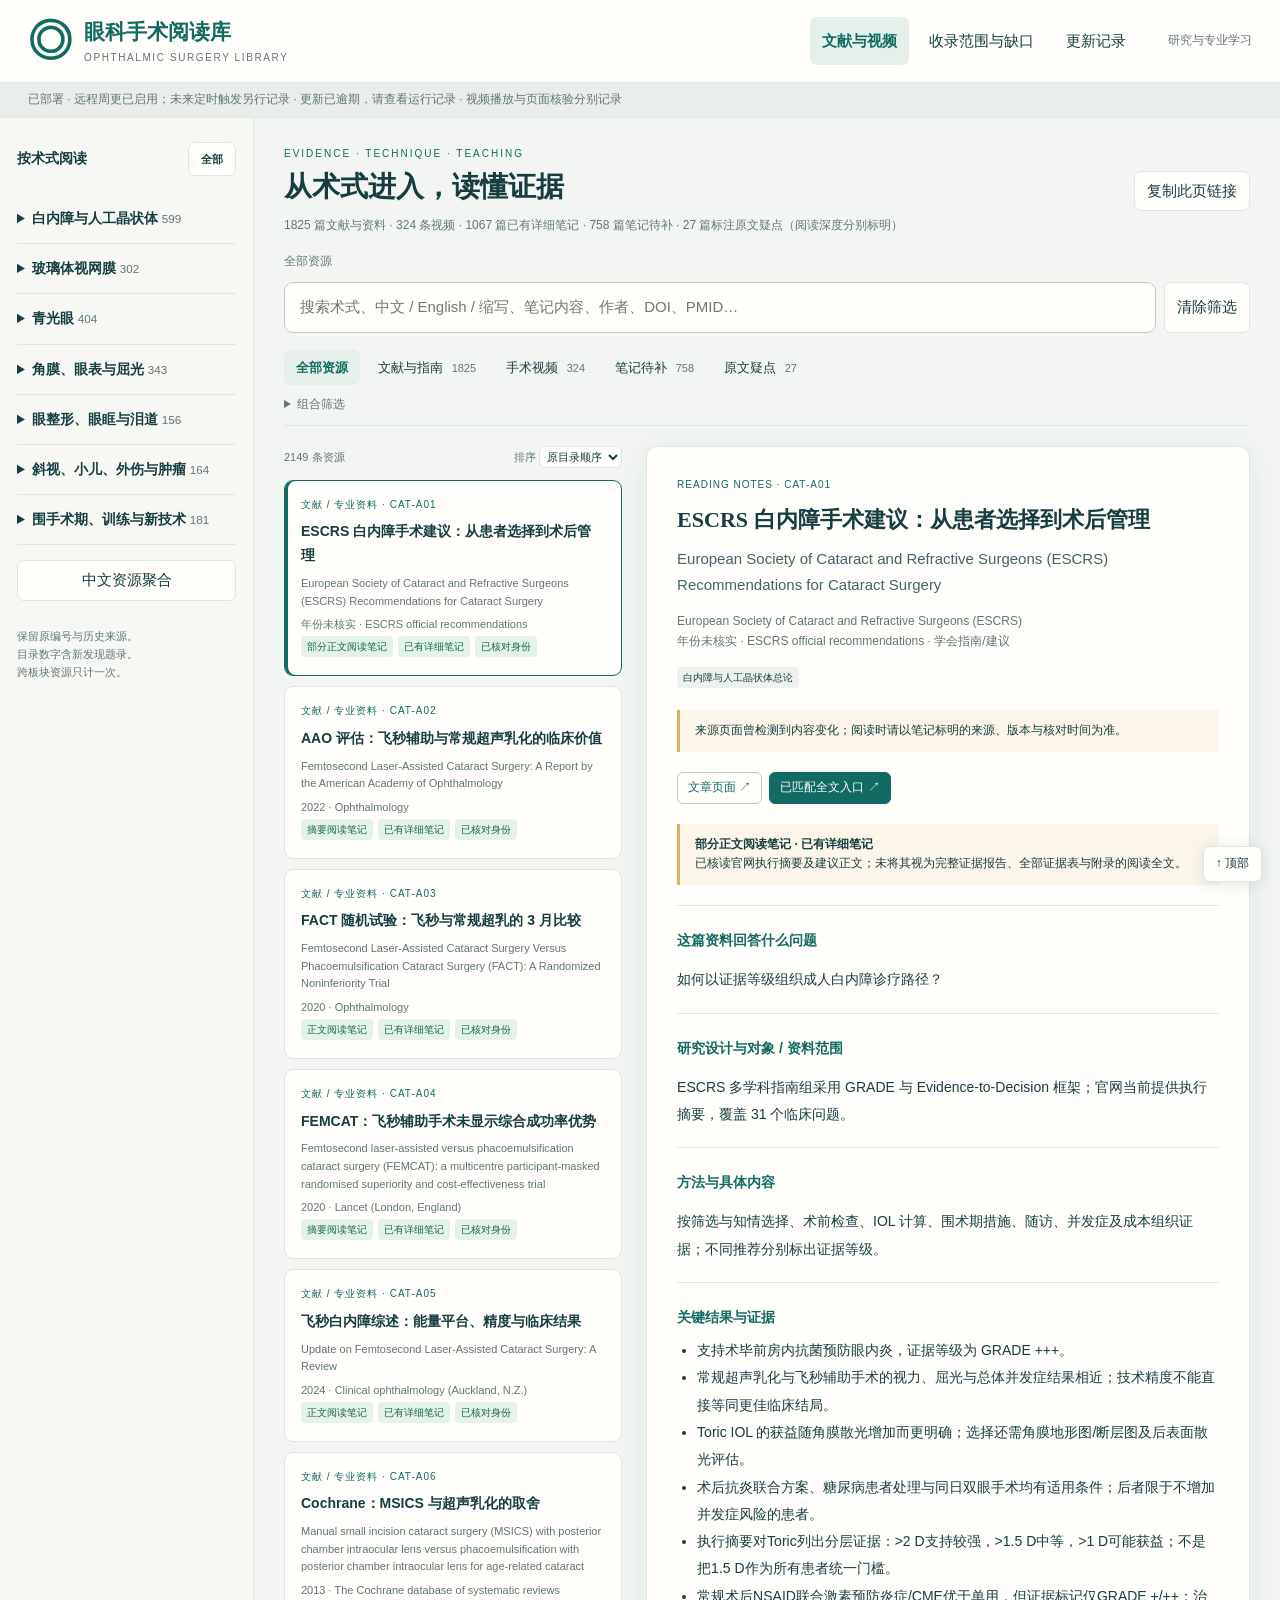
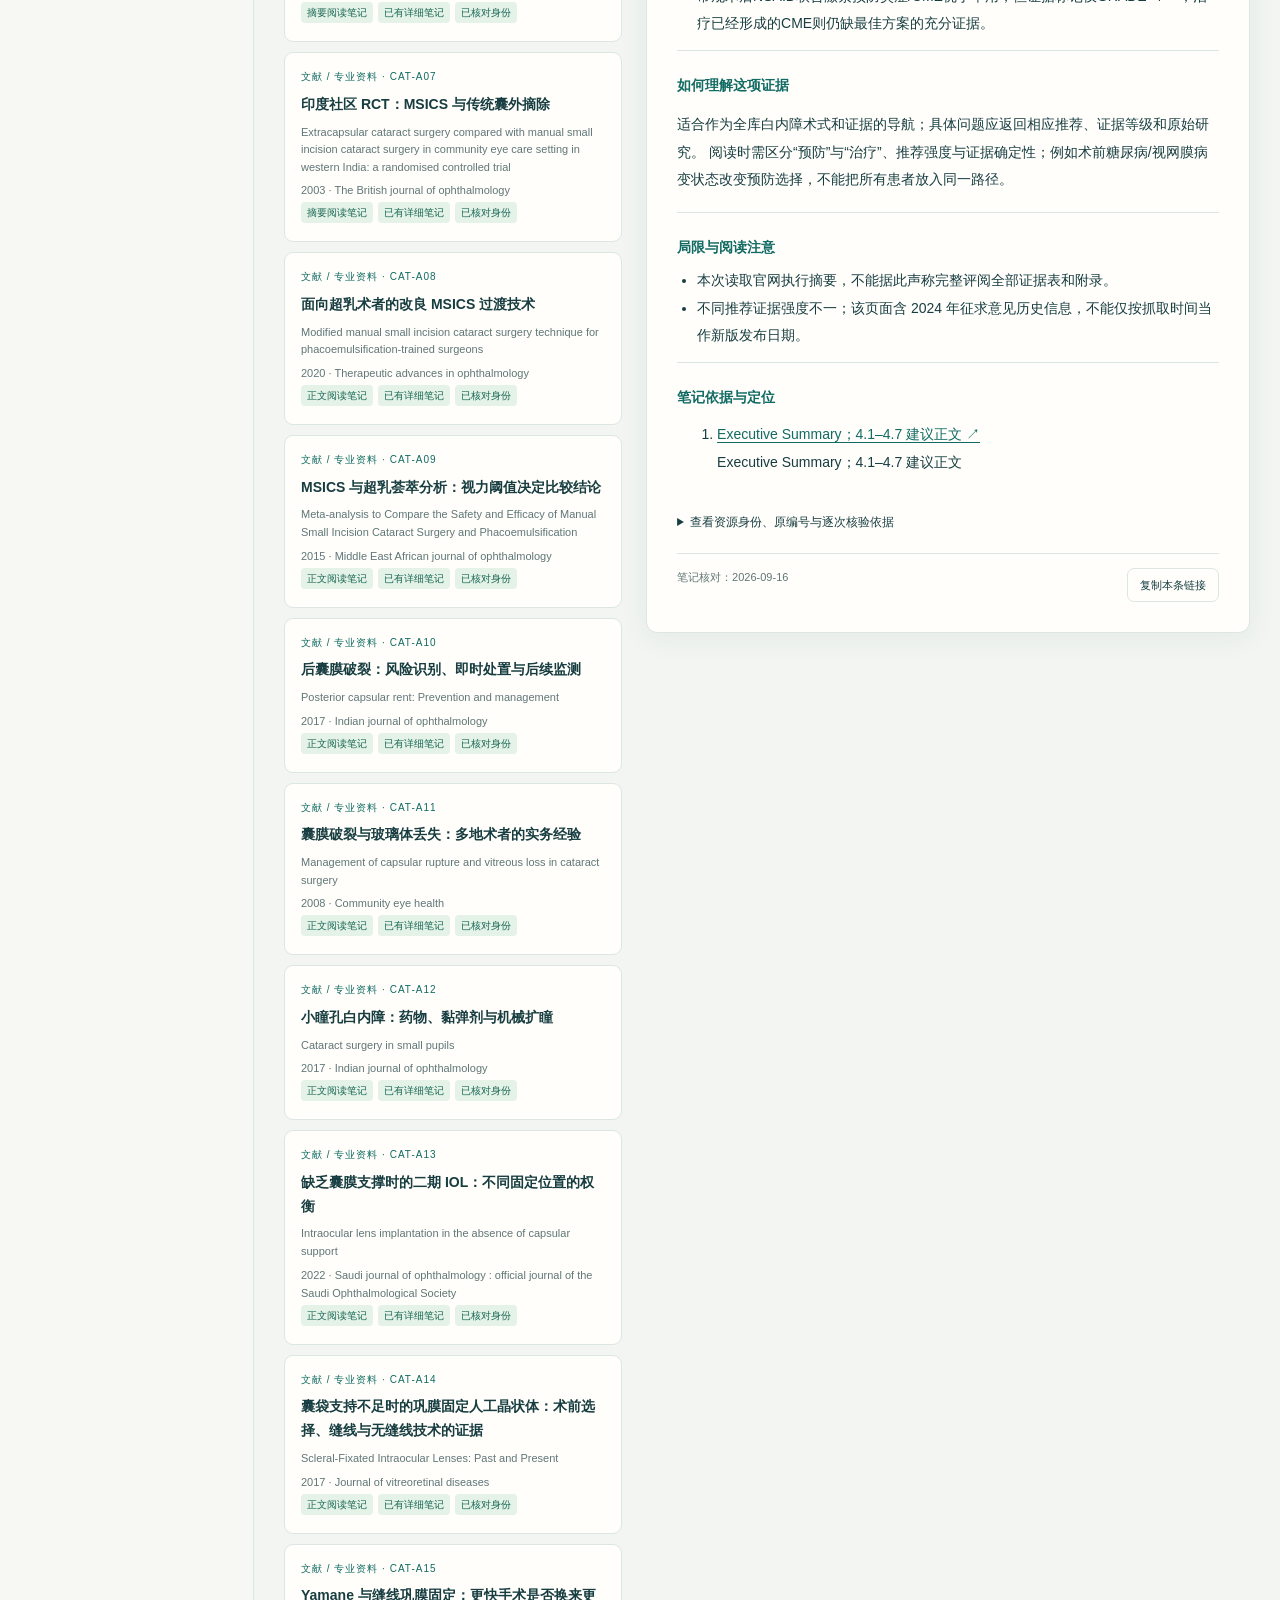
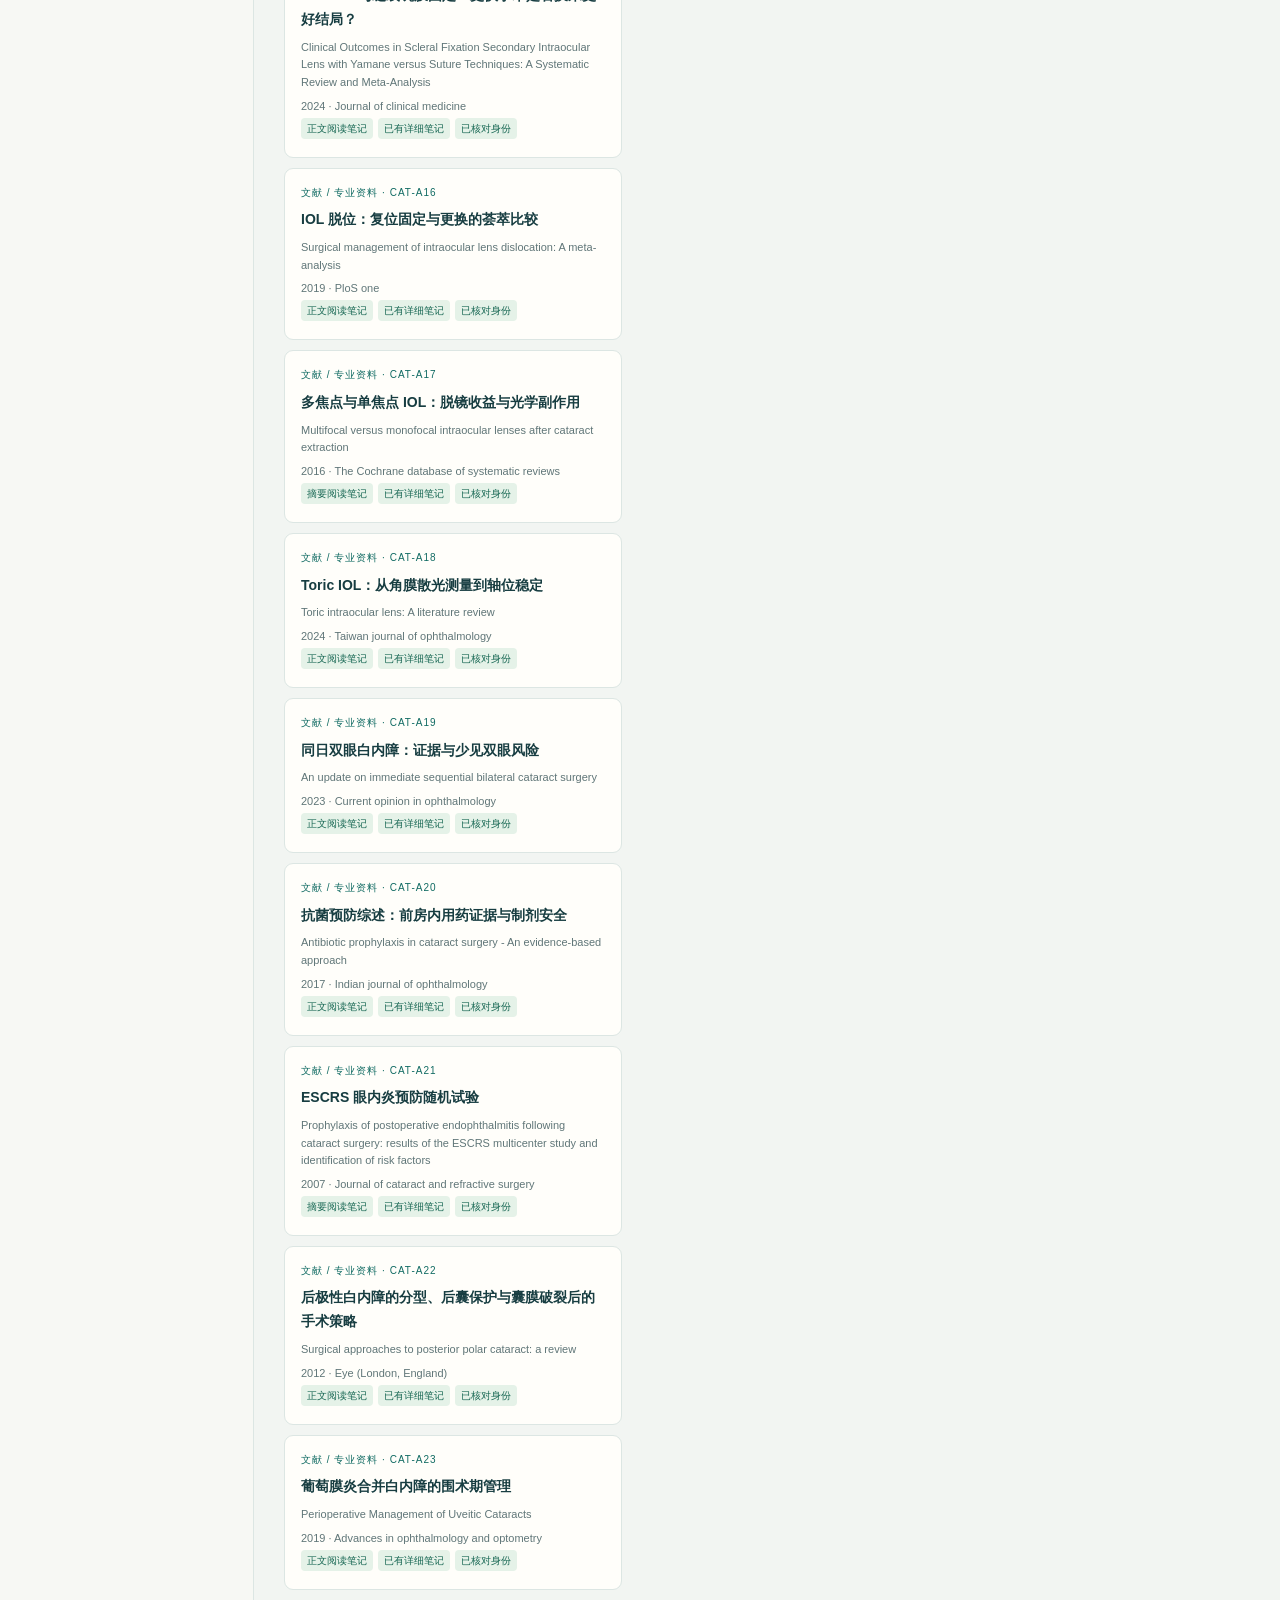
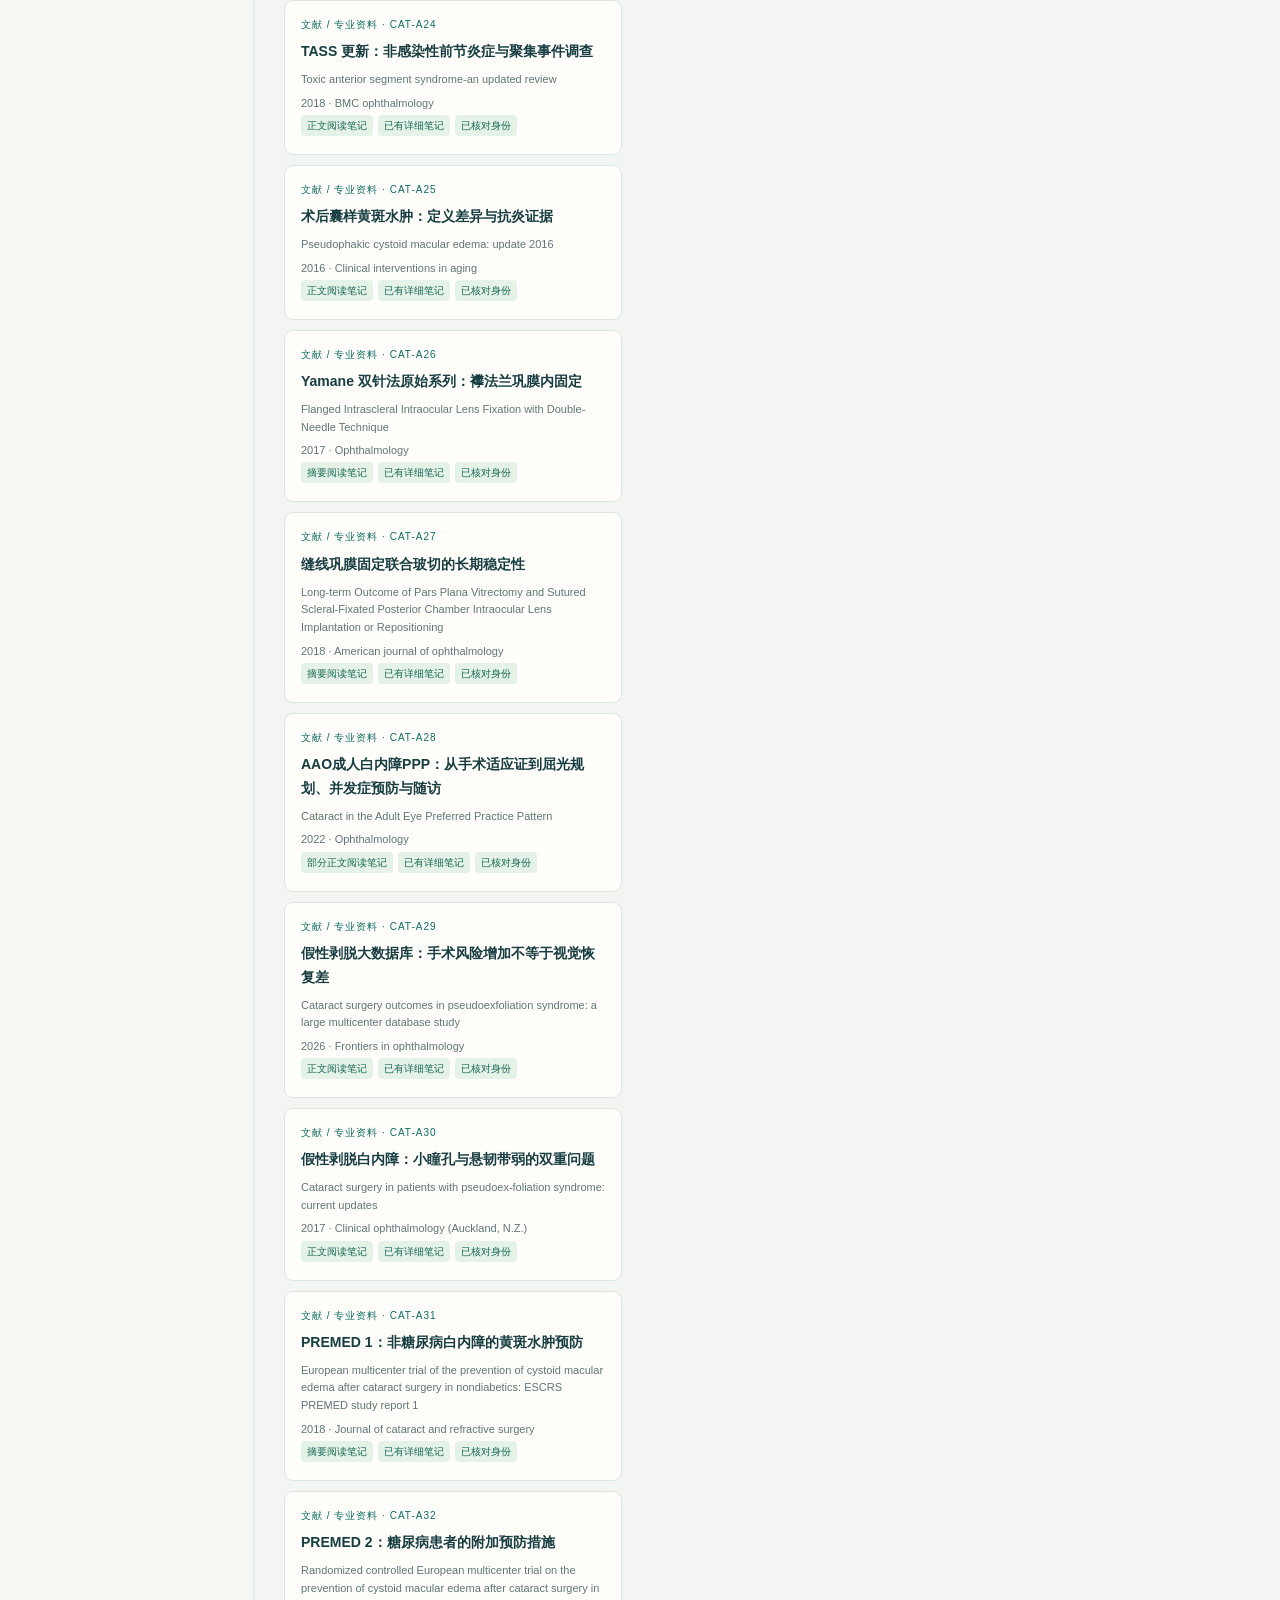
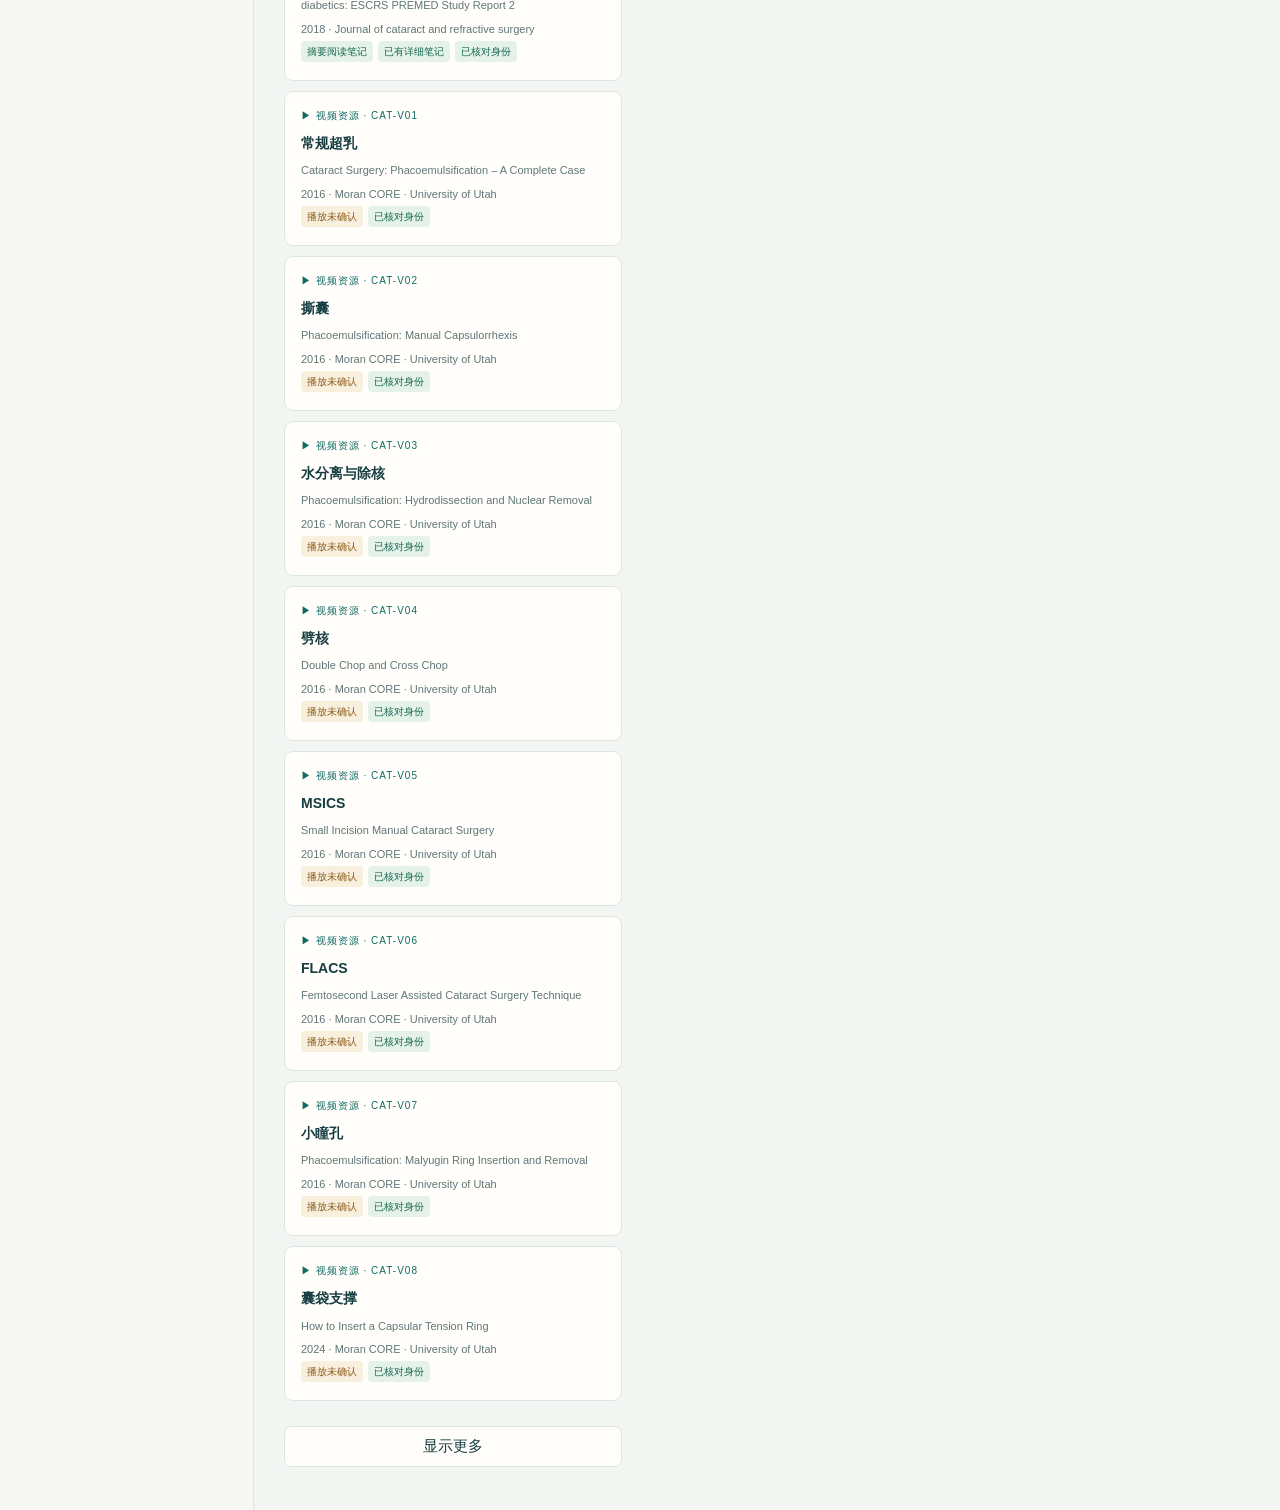
